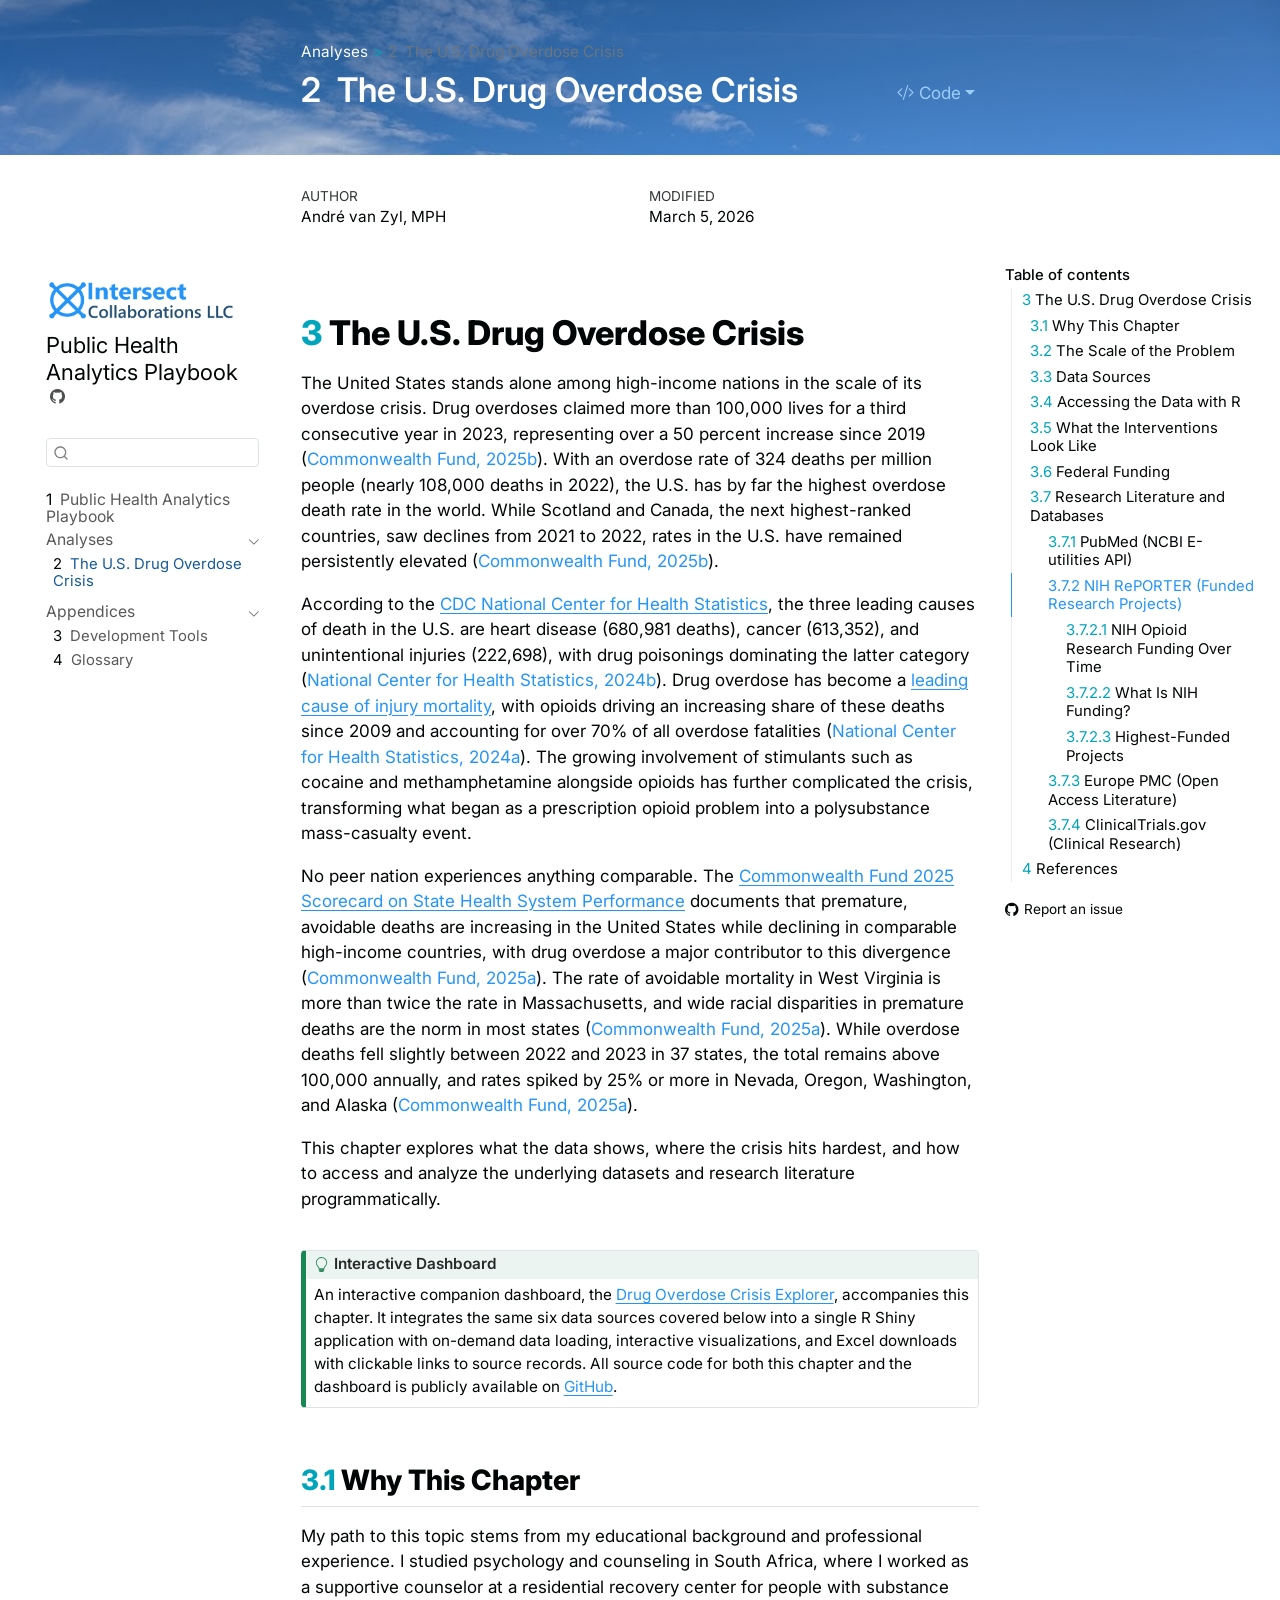
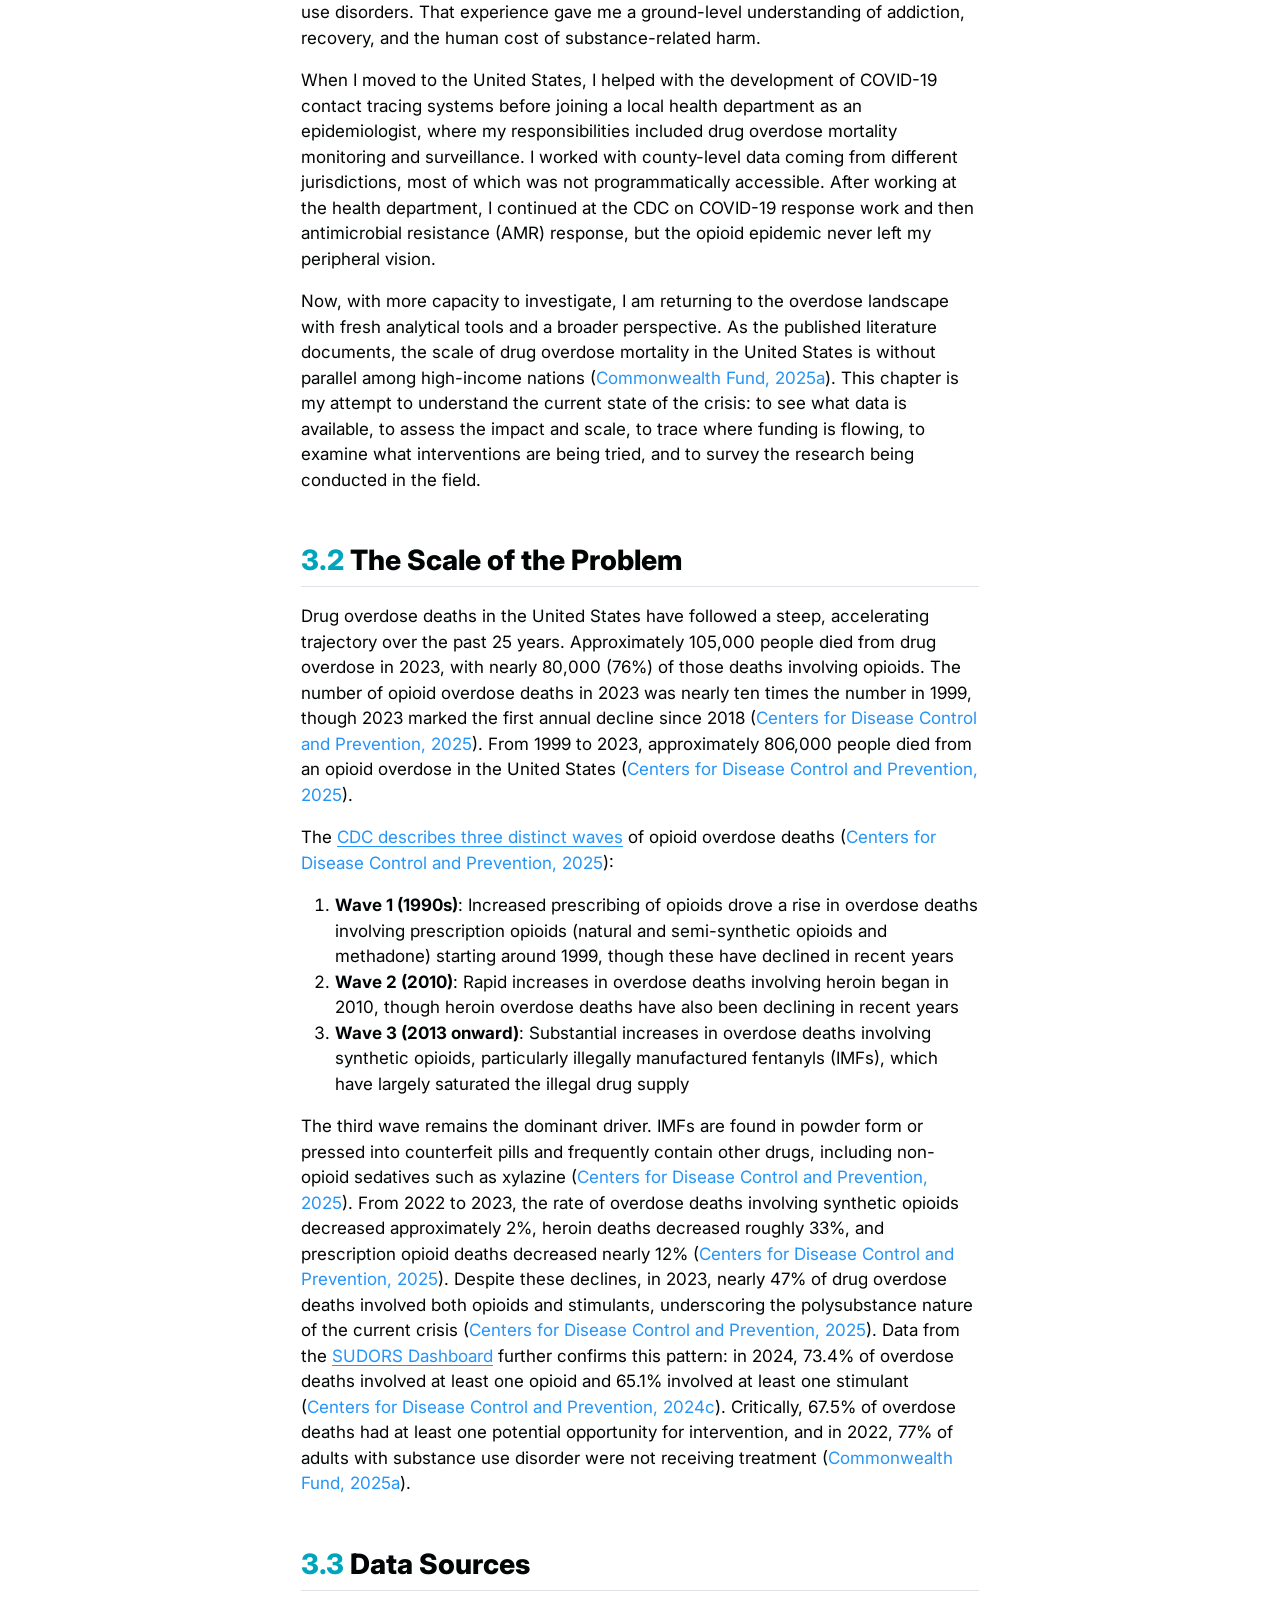
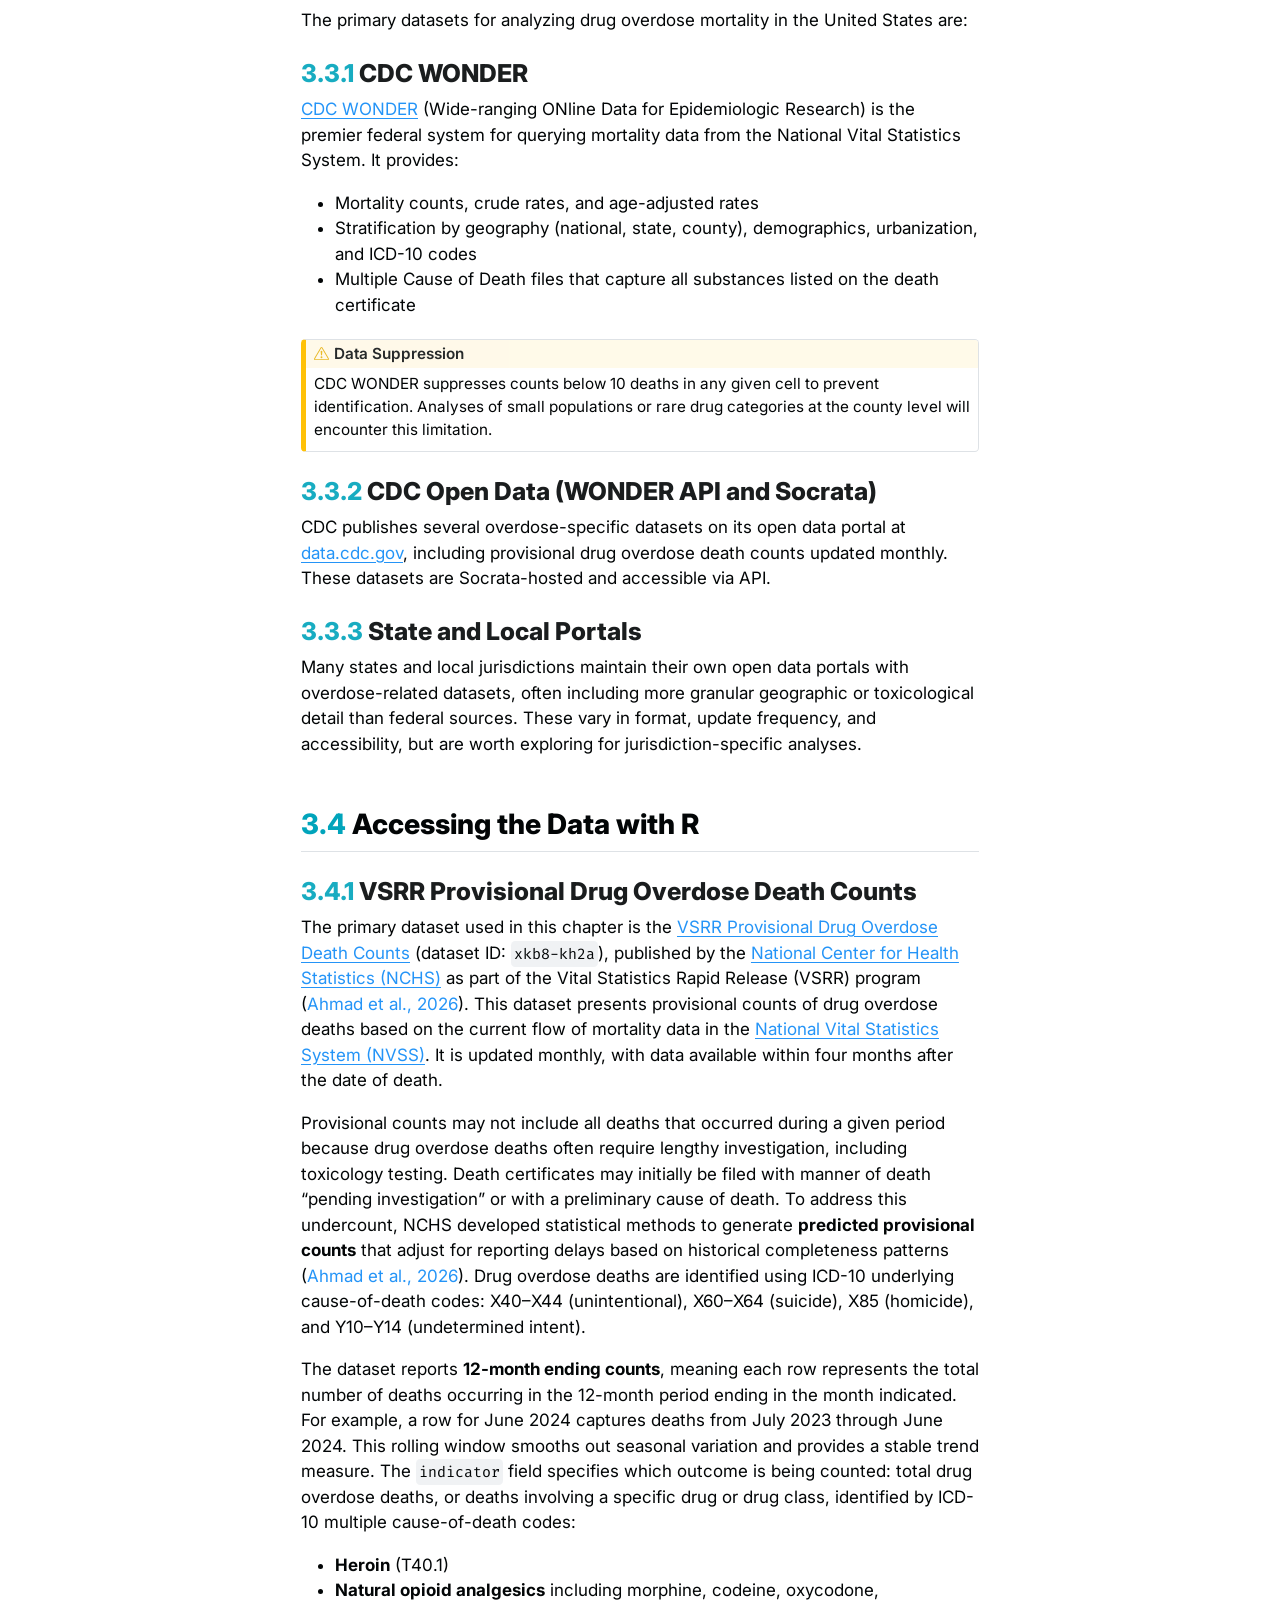
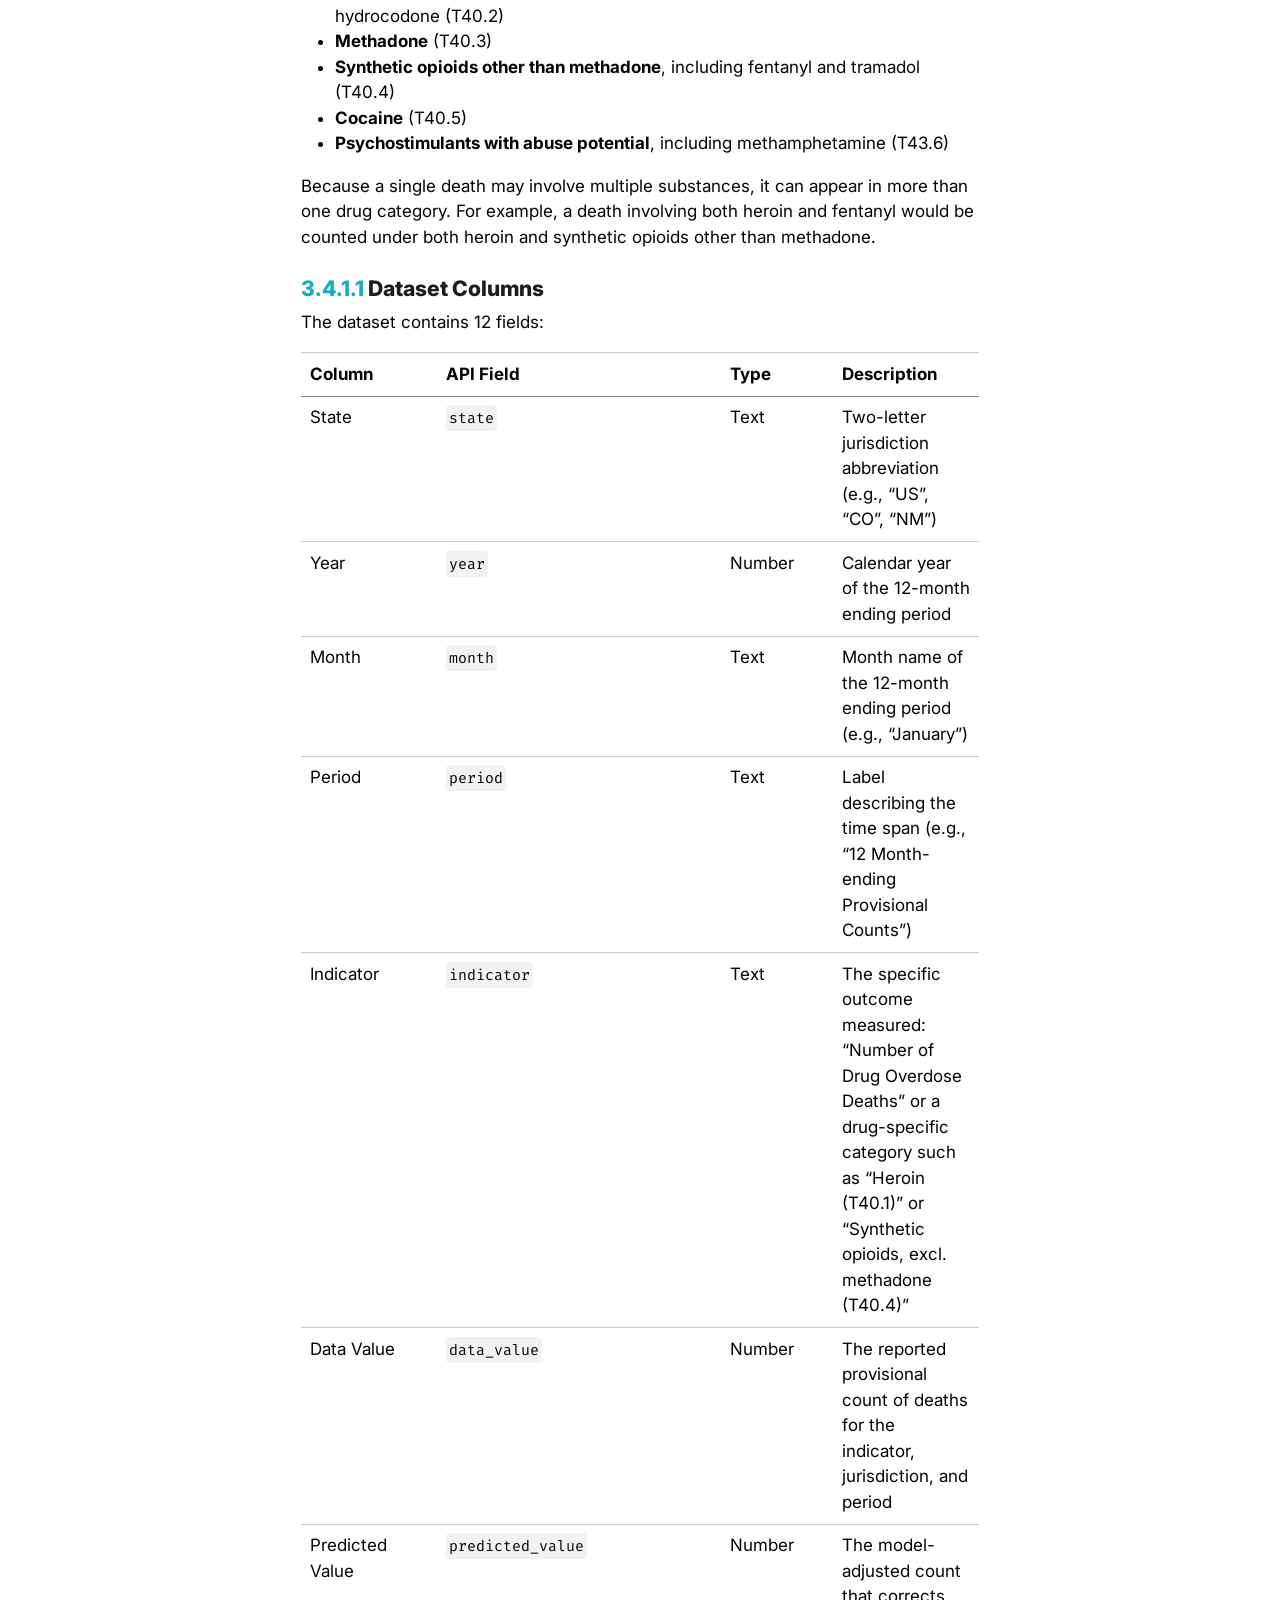
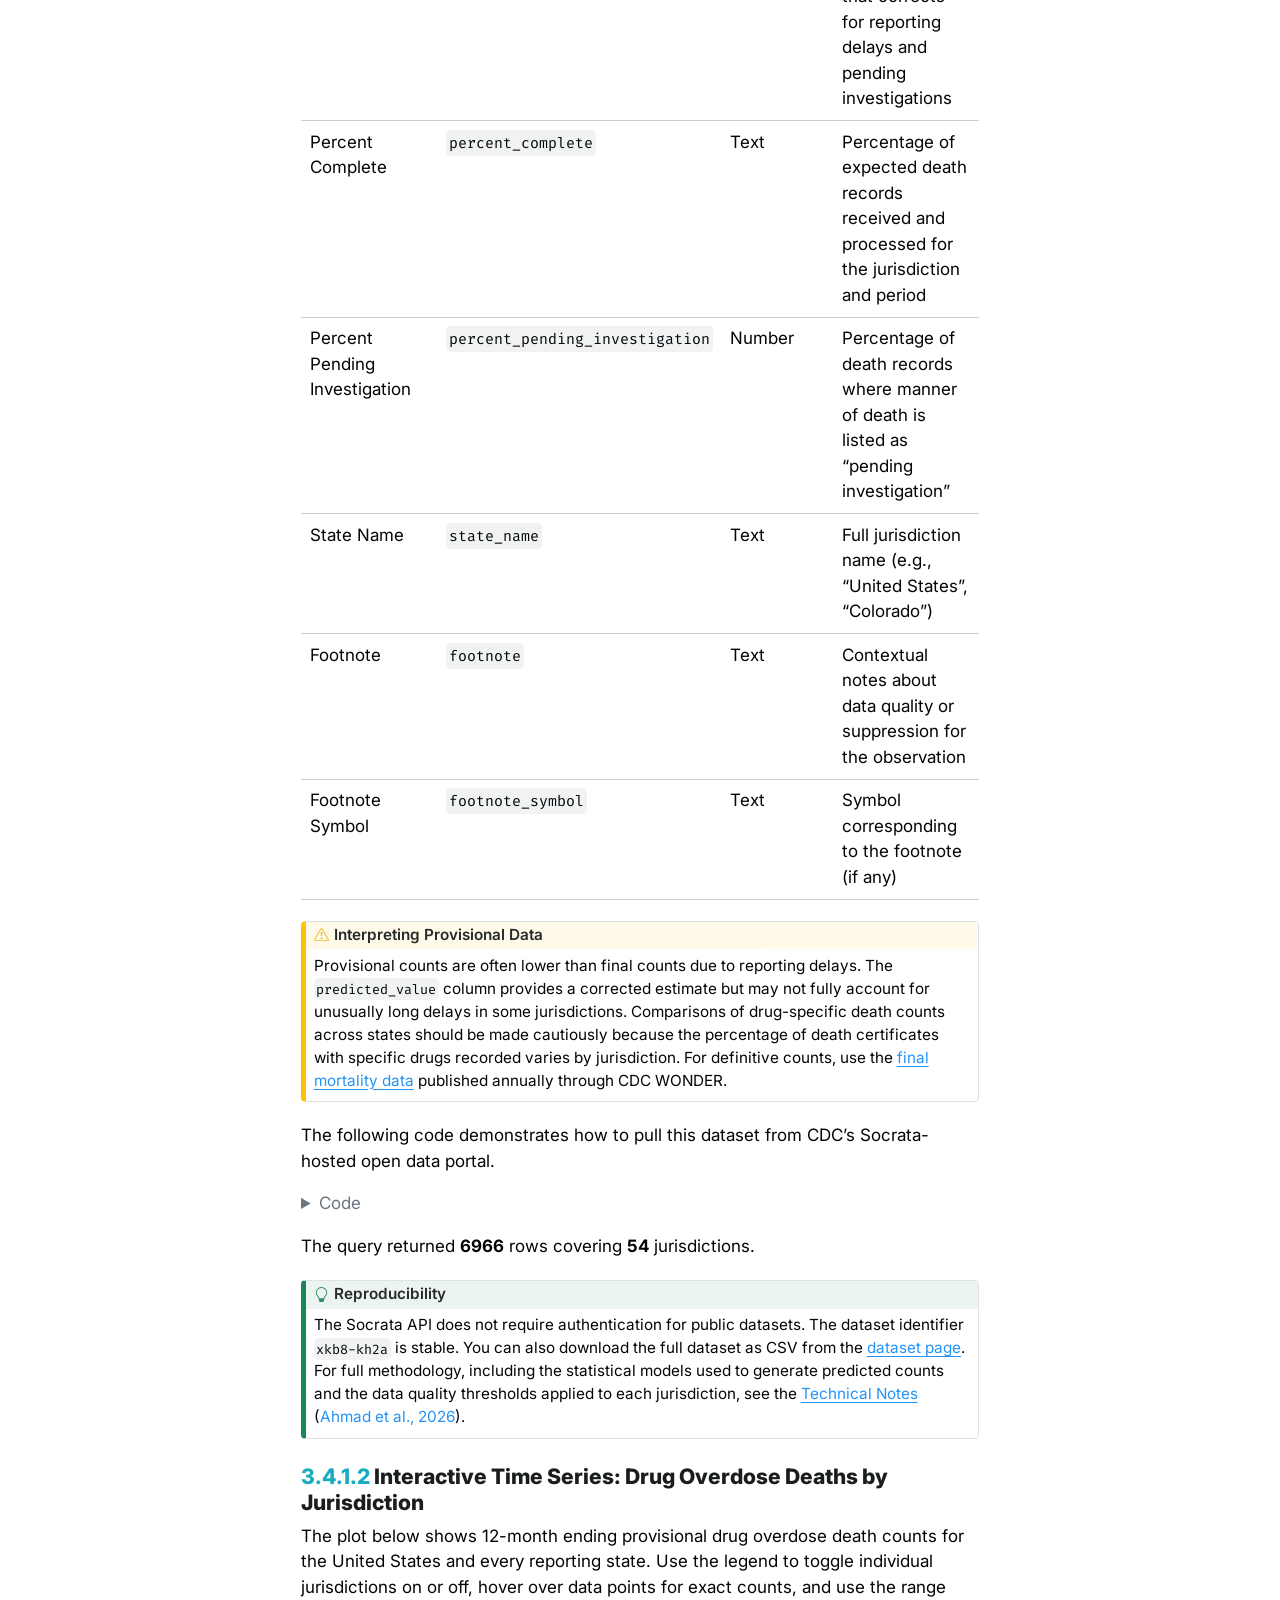
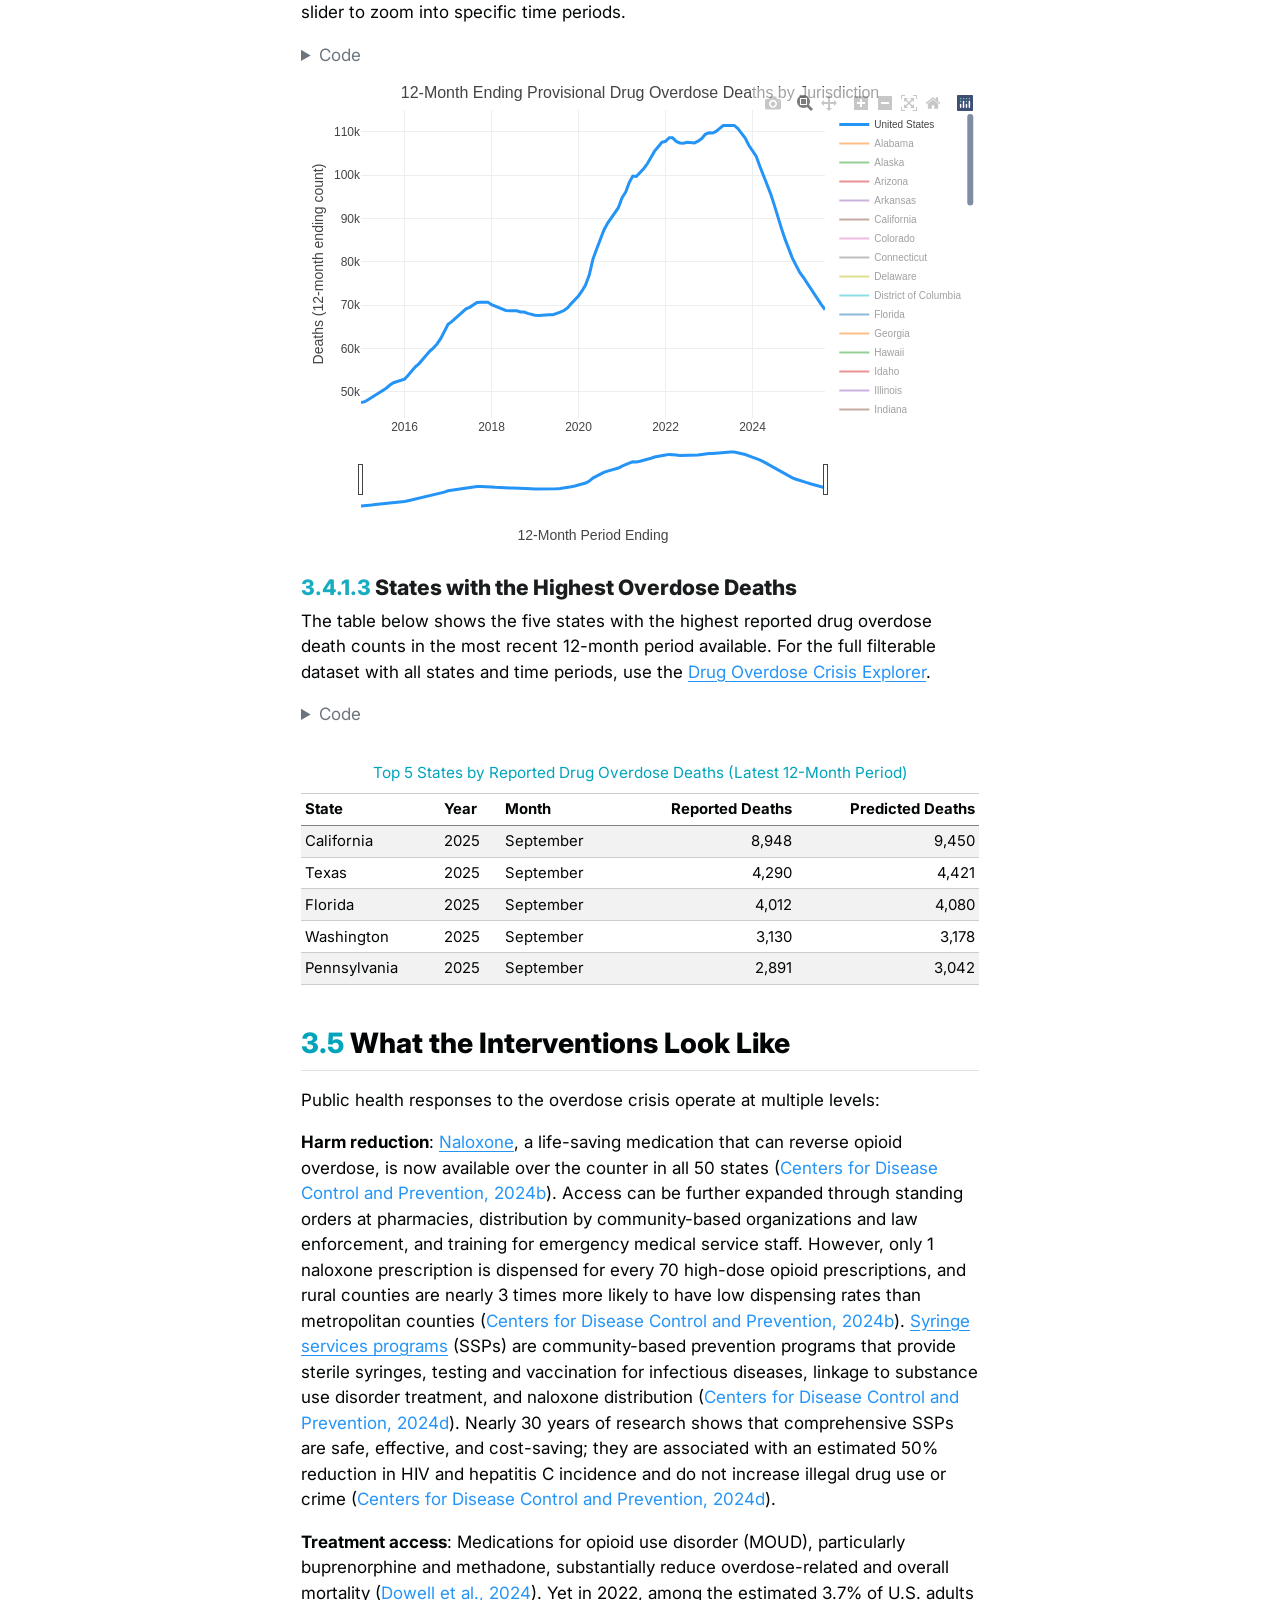
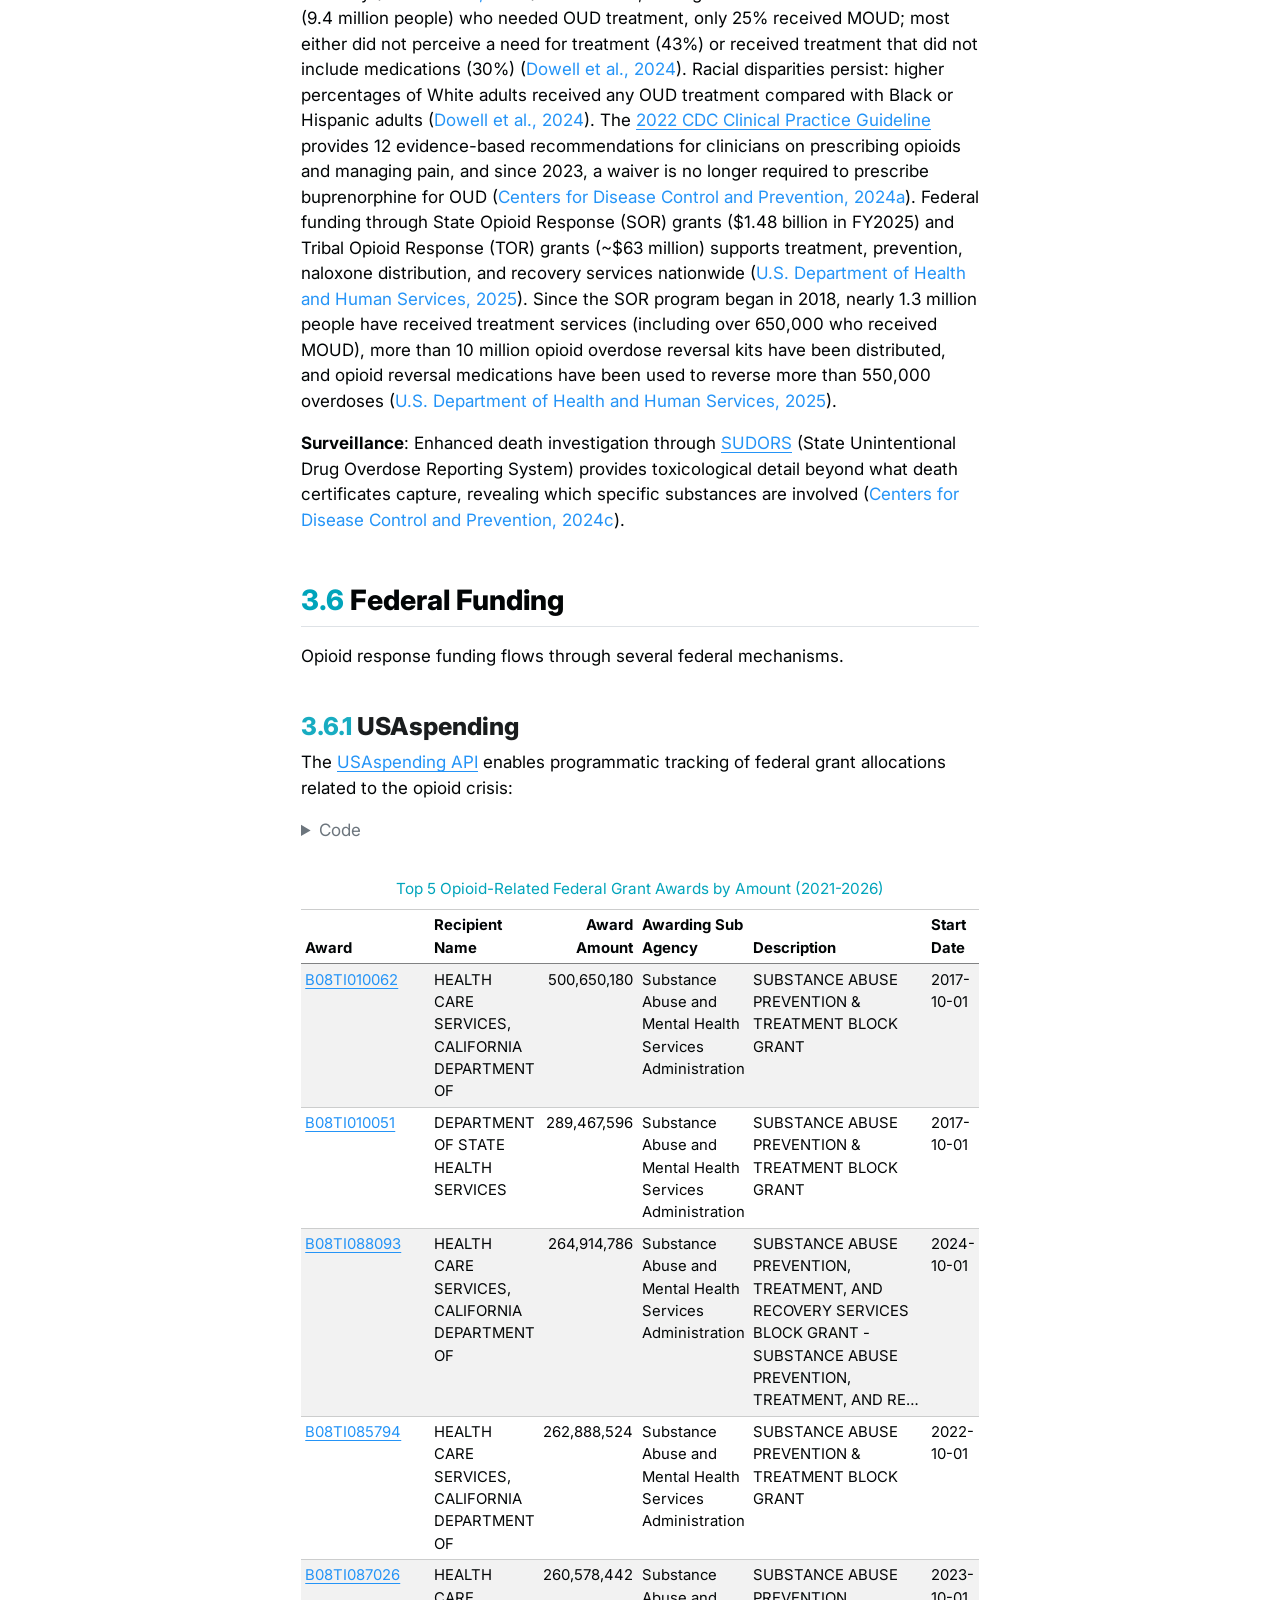
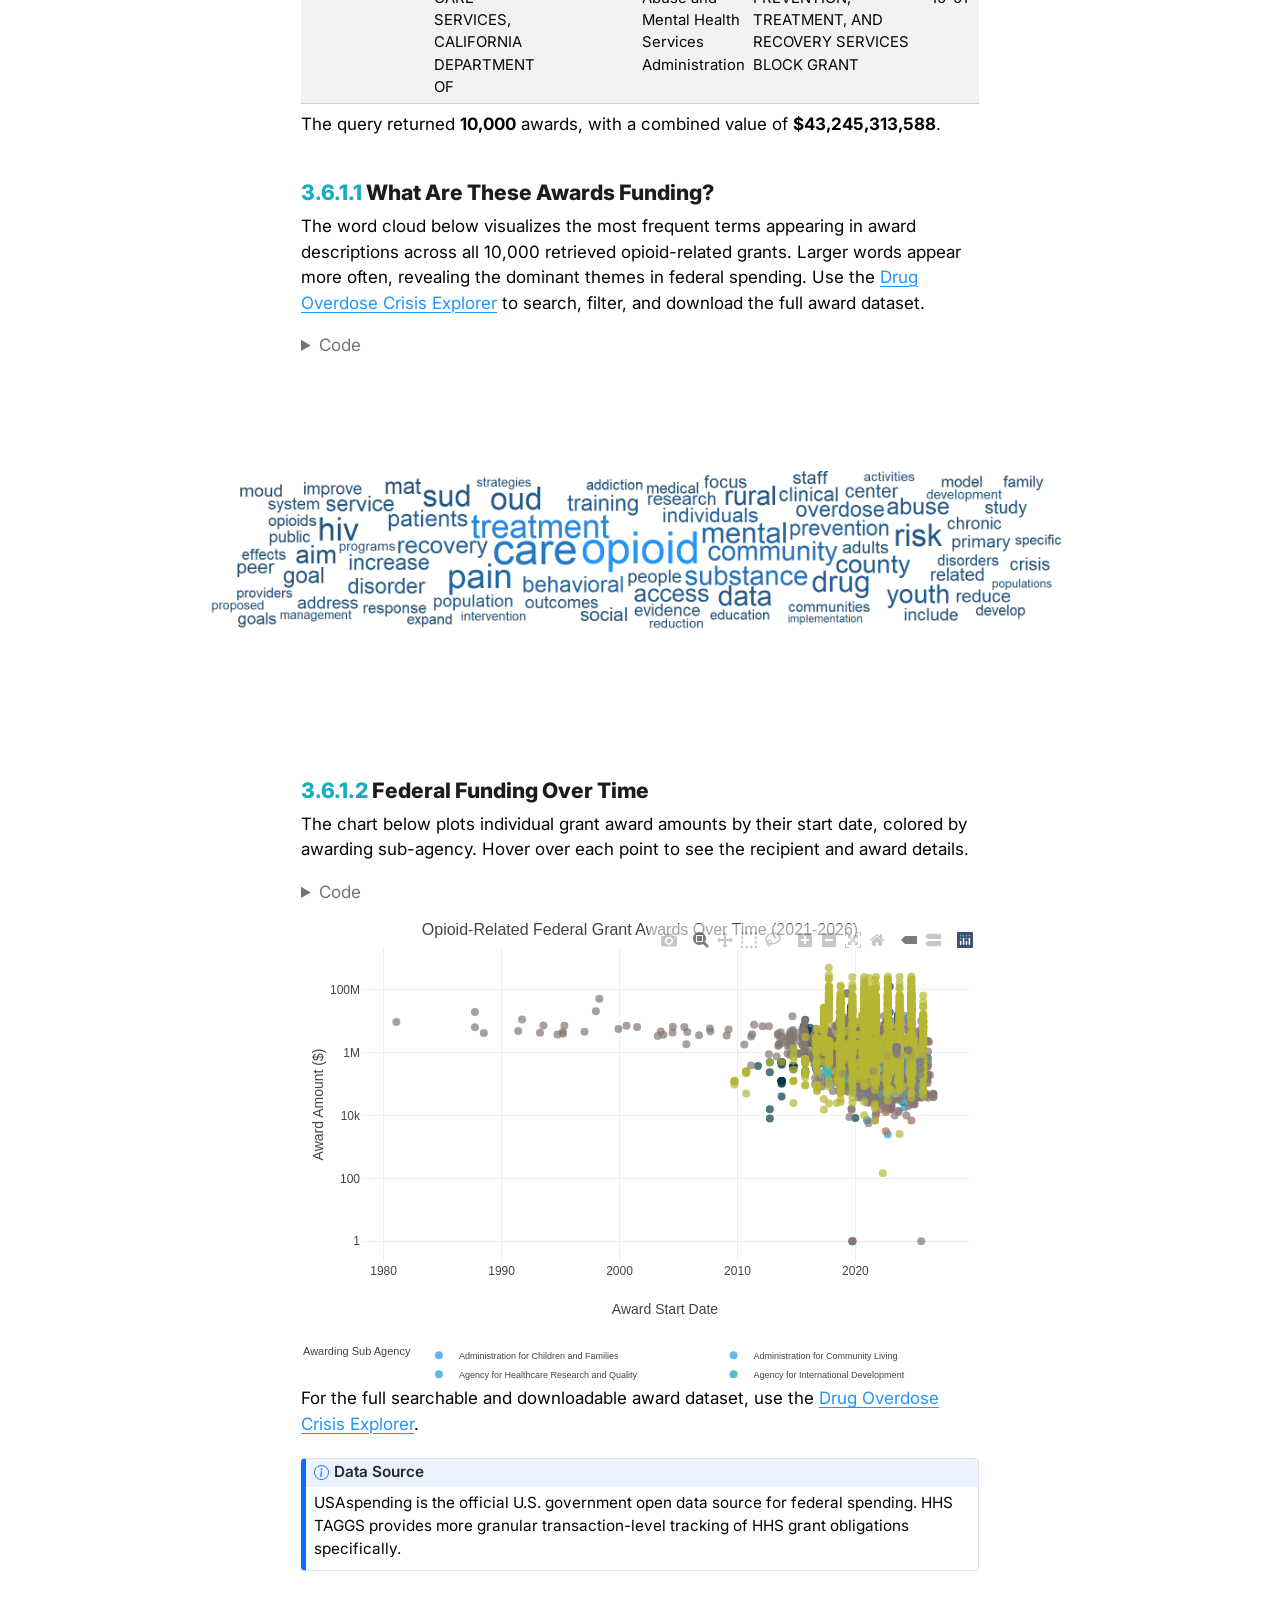
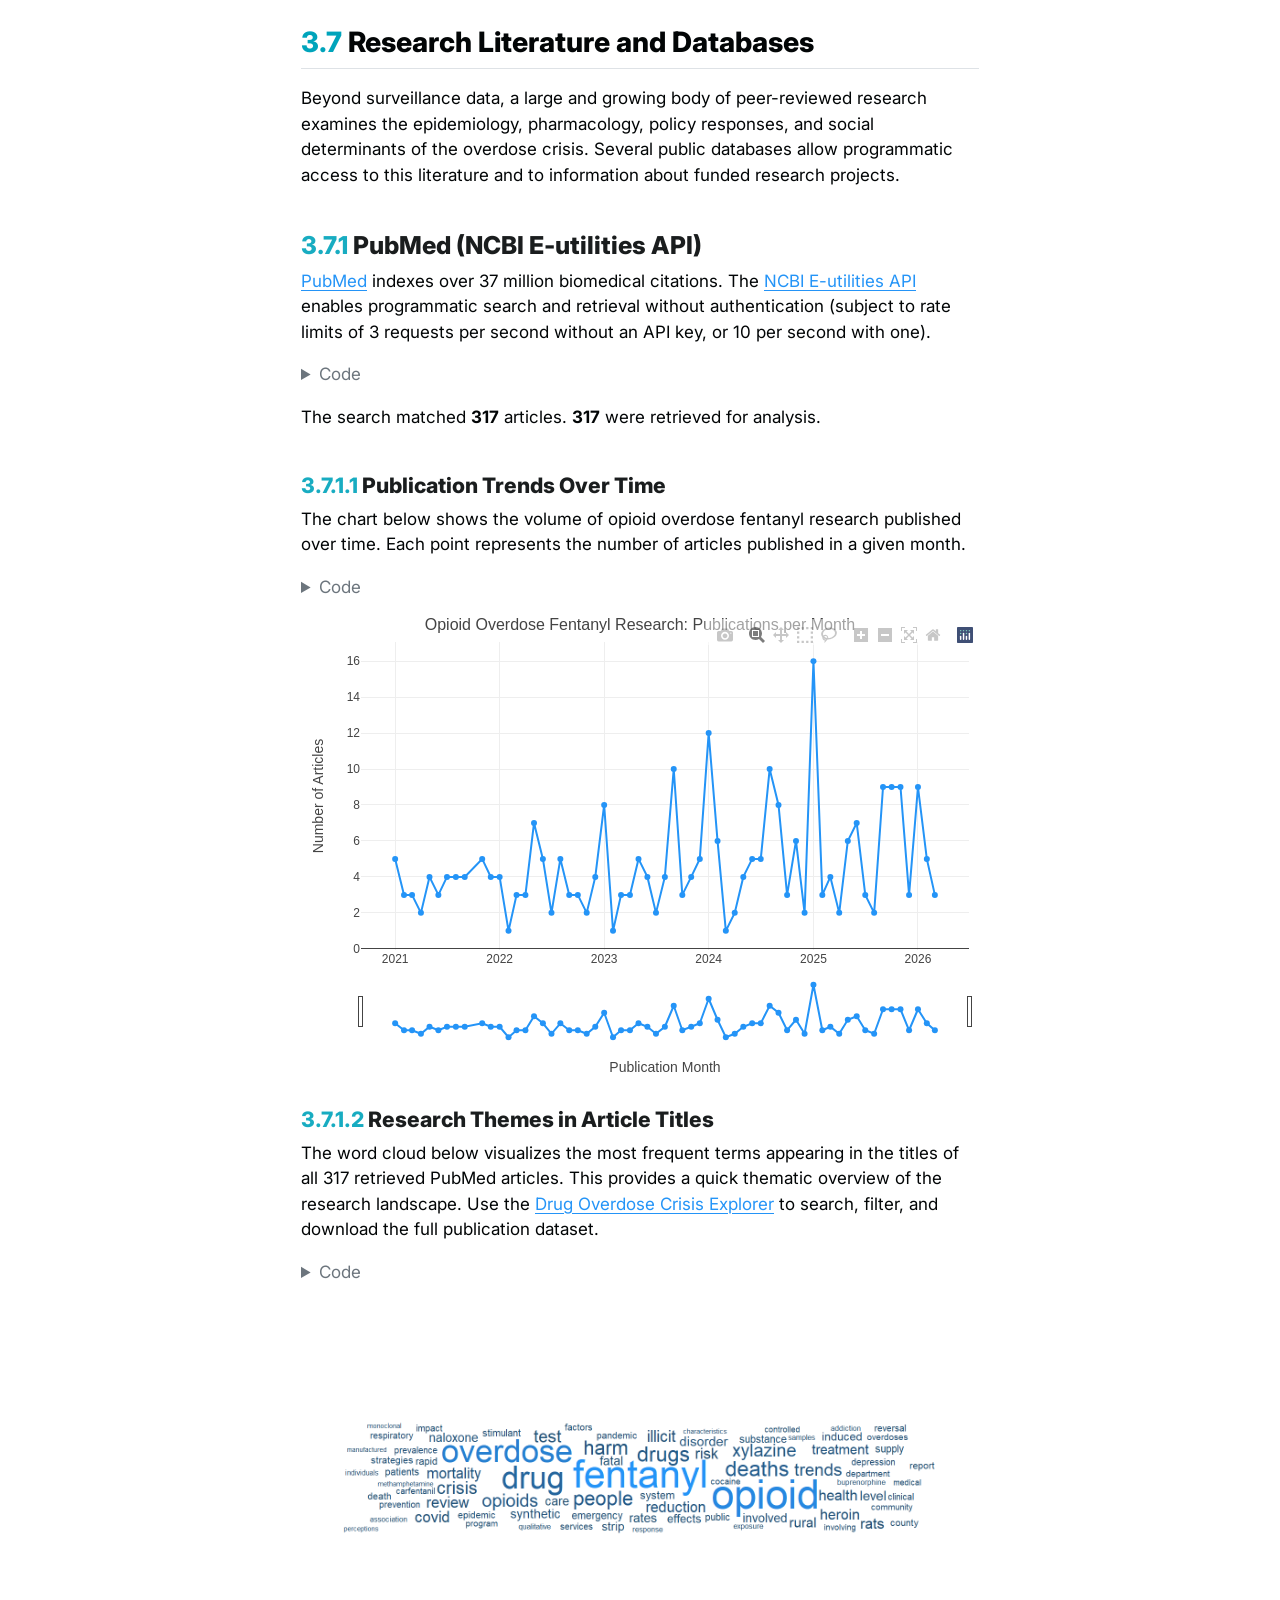
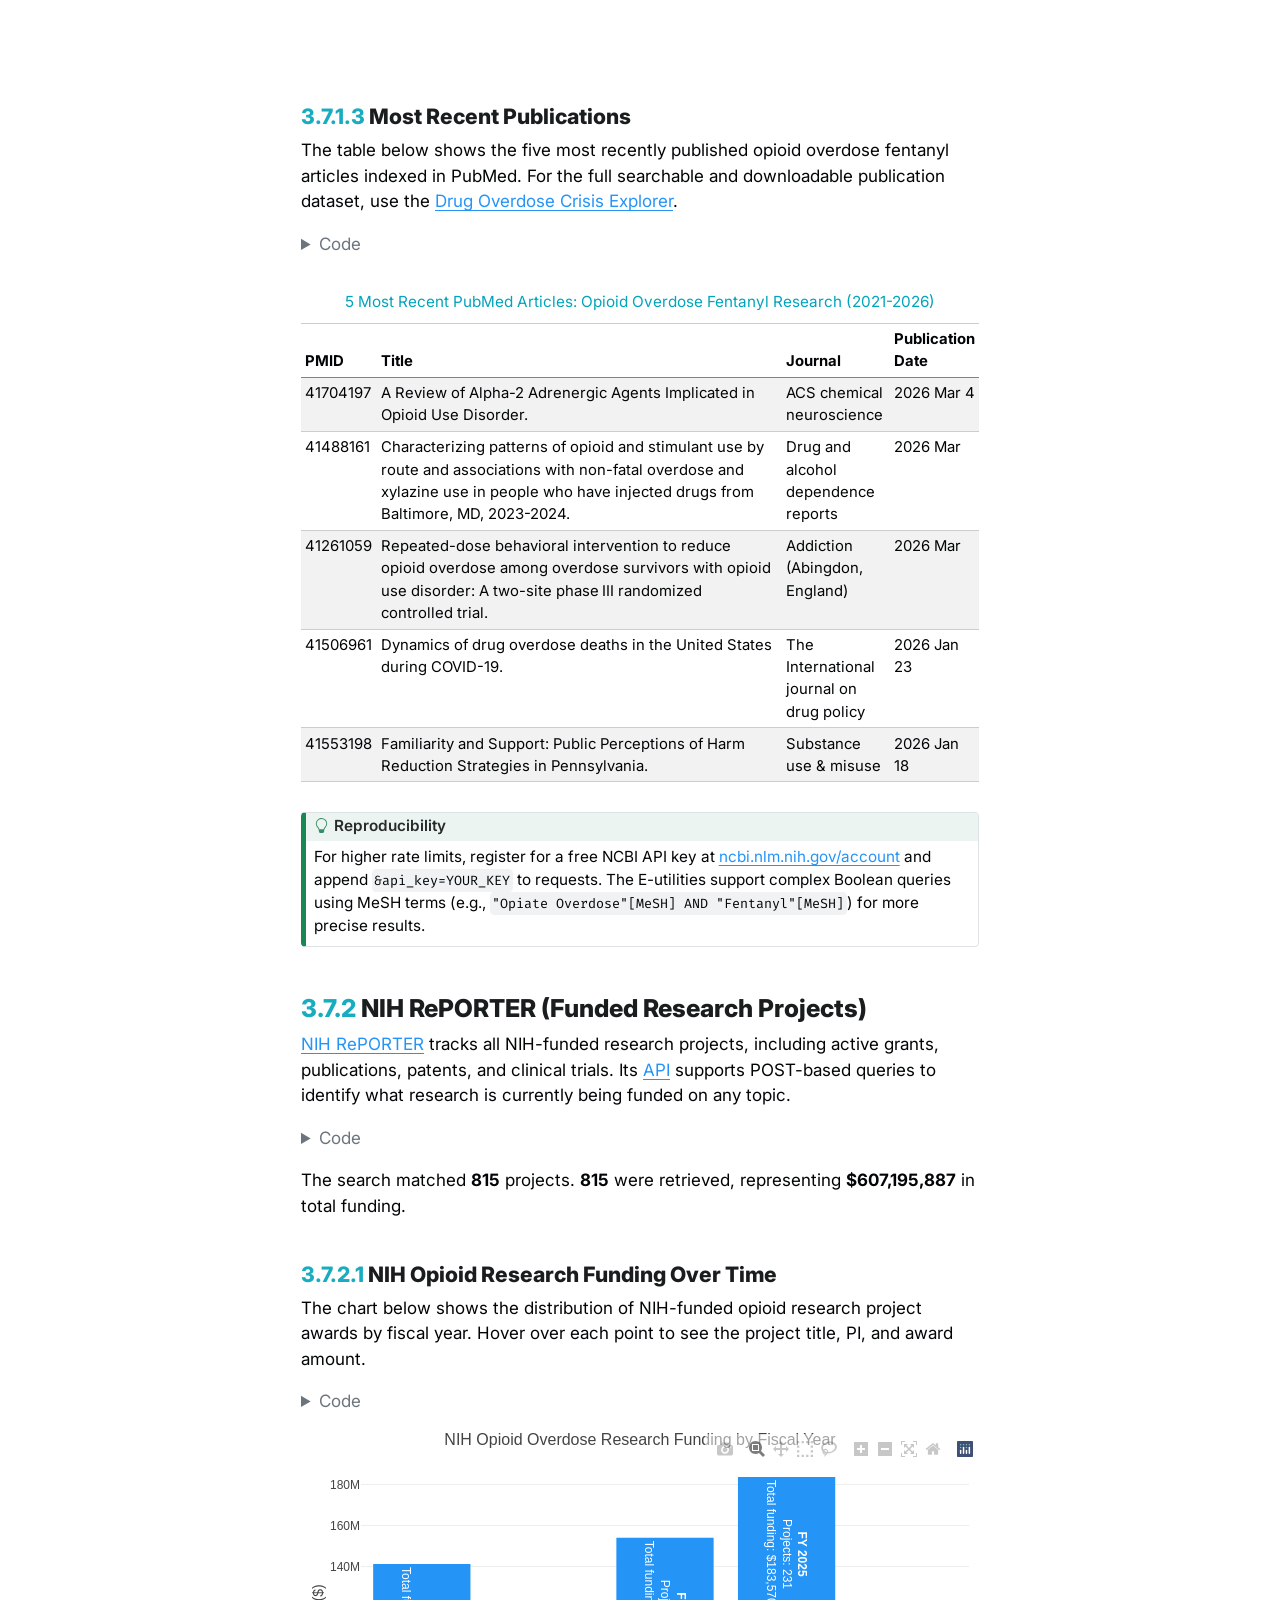
==== chapters/01-drug-overdose-crisis.html @ cb39c33e "Built site for gh-pages" ====
<!DOCTYPE html>
<html xmlns="http://www.w3.org/1999/xhtml" lang="en" xml:lang="en"><head>

<meta charset="utf-8">
<meta name="generator" content="quarto-1.8.27">

<meta name="viewport" content="width=device-width, initial-scale=1.0, user-scalable=yes">

<meta name="author" content="André van Zyl, MPH">

<title>2&nbsp; The U.S. Drug Overdose Crisis – Public Health Analytics Playbook</title>
<style>
code{white-space: pre-wrap;}
span.smallcaps{font-variant: small-caps;}
div.columns{display: flex; gap: min(4vw, 1.5em);}
div.column{flex: auto; overflow-x: auto;}
div.hanging-indent{margin-left: 1.5em; text-indent: -1.5em;}
ul.task-list{list-style: none;}
ul.task-list li input[type="checkbox"] {
  width: 0.8em;
  margin: 0 0.8em 0.2em -1em; /* quarto-specific, see https://github.com/quarto-dev/quarto-cli/issues/4556 */ 
  vertical-align: middle;
}
/* CSS for syntax highlighting */
html { -webkit-text-size-adjust: 100%; }
pre > code.sourceCode { white-space: pre; position: relative; }
pre > code.sourceCode > span { display: inline-block; line-height: 1.25; }
pre > code.sourceCode > span:empty { height: 1.2em; }
.sourceCode { overflow: visible; }
code.sourceCode > span { color: inherit; text-decoration: inherit; }
div.sourceCode { margin: 1em 0; }
pre.sourceCode { margin: 0; }
@media screen {
div.sourceCode { overflow: auto; }
}
@media print {
pre > code.sourceCode { white-space: pre-wrap; }
pre > code.sourceCode > span { text-indent: -5em; padding-left: 5em; }
}
pre.numberSource code
  { counter-reset: source-line 0; }
pre.numberSource code > span
  { position: relative; left: -4em; counter-increment: source-line; }
pre.numberSource code > span > a:first-child::before
  { content: counter(source-line);
    position: relative; left: -1em; text-align: right; vertical-align: baseline;
    border: none; display: inline-block;
    -webkit-touch-callout: none; -webkit-user-select: none;
    -khtml-user-select: none; -moz-user-select: none;
    -ms-user-select: none; user-select: none;
    padding: 0 4px; width: 4em;
  }
pre.numberSource { margin-left: 3em;  padding-left: 4px; }
div.sourceCode
  {   }
@media screen {
pre > code.sourceCode > span > a:first-child::before { text-decoration: underline; }
}
/* CSS for citations */
div.csl-bib-body { }
div.csl-entry {
  clear: both;
  margin-bottom: 0em;
}
.hanging-indent div.csl-entry {
  margin-left:2em;
  text-indent:-2em;
}
div.csl-left-margin {
  min-width:2em;
  float:left;
}
div.csl-right-inline {
  margin-left:2em;
  padding-left:1em;
}
div.csl-indent {
  margin-left: 2em;
}</style>


<script src="../site_libs/quarto-nav/quarto-nav.js"></script>
<script src="../site_libs/quarto-nav/headroom.min.js"></script>
<script src="../site_libs/clipboard/clipboard.min.js"></script>
<script src="../site_libs/quarto-search/autocomplete.umd.js"></script>
<script src="../site_libs/quarto-search/fuse.min.js"></script>
<script src="../site_libs/quarto-search/quarto-search.js"></script>
<meta name="quarto:offset" content="../">
<link href="../chapters/B-development-tools.html" rel="next">
<link href="../index.html" rel="prev">
<link href="../assets/branding/icons/intesect icon v1.png" rel="icon" type="image/png">
<script src="../site_libs/quarto-html/quarto.js" type="module"></script>
<script src="../site_libs/quarto-html/tabsets/tabsets.js" type="module"></script>
<script src="../site_libs/quarto-html/axe/axe-check.js" type="module"></script>
<script src="../site_libs/quarto-html/popper.min.js"></script>
<script src="../site_libs/quarto-html/tippy.umd.min.js"></script>
<script src="../site_libs/quarto-html/anchor.min.js"></script>
<link href="../site_libs/quarto-html/tippy.css" rel="stylesheet">
<link href="../site_libs/quarto-html/quarto-syntax-highlighting-8caf6eaa0938078aad3b4e3e78d03e50.css" rel="stylesheet" class="quarto-color-scheme" id="quarto-text-highlighting-styles">
<link href="../site_libs/quarto-html/quarto-syntax-highlighting-dark-391dc9eaa9d5ee7385b50e8209b8eefe.css" rel="stylesheet" class="quarto-color-scheme quarto-color-alternate" id="quarto-text-highlighting-styles">
<link href="../site_libs/quarto-html/quarto-syntax-highlighting-8caf6eaa0938078aad3b4e3e78d03e50.css" rel="stylesheet" class="quarto-color-scheme-extra" id="quarto-text-highlighting-styles">
<script src="../site_libs/bootstrap/bootstrap.min.js"></script>
<link href="../site_libs/bootstrap/bootstrap-icons.css" rel="stylesheet">
<link href="../site_libs/bootstrap/bootstrap-a069b89158831210e21122a172c8fec8.min.css" rel="stylesheet" append-hash="true" class="quarto-color-scheme" id="quarto-bootstrap" data-mode="light">
<link href="../site_libs/bootstrap/bootstrap-dark-a5cf9c2aa58df7899dc490a3b5d92188.min.css" rel="stylesheet" append-hash="true" class="quarto-color-scheme quarto-color-alternate" id="quarto-bootstrap" data-mode="light">
<link href="../site_libs/bootstrap/bootstrap-a069b89158831210e21122a172c8fec8.min.css" rel="stylesheet" append-hash="true" class="quarto-color-scheme-extra" id="quarto-bootstrap" data-mode="light">
<script id="quarto-search-options" type="application/json">{
  "location": "sidebar",
  "copy-button": false,
  "collapse-after": 3,
  "panel-placement": "start",
  "type": "textbox",
  "limit": 50,
  "keyboard-shortcut": [
    "f",
    "/",
    "s"
  ],
  "show-item-context": false,
  "language": {
    "search-no-results-text": "No results",
    "search-matching-documents-text": "matching documents",
    "search-copy-link-title": "Copy link to search",
    "search-hide-matches-text": "Hide additional matches",
    "search-more-match-text": "more match in this document",
    "search-more-matches-text": "more matches in this document",
    "search-clear-button-title": "Clear",
    "search-text-placeholder": "",
    "search-detached-cancel-button-title": "Cancel",
    "search-submit-button-title": "Submit",
    "search-label": "Search"
  }
}</script>
<style>

      .quarto-title-block .quarto-title-banner {
        background-image: url(../assets/branding/images/cover-image.jpg);
background-size: cover;
      }
</style>
<link href="../site_libs/htmltools-fill-0.5.8.1/fill.css" rel="stylesheet">

<script src="../site_libs/htmlwidgets-1.6.4/htmlwidgets.js"></script>

<script src="../site_libs/plotly-binding-4.11.0/plotly.js"></script>

<script src="../site_libs/typedarray-0.1/typedarray.min.js"></script>

<script src="../site_libs/jquery-3.5.1/jquery.min.js"></script>

<link href="../site_libs/crosstalk-1.2.2/css/crosstalk.min.css" rel="stylesheet">

<script src="../site_libs/crosstalk-1.2.2/js/crosstalk.min.js"></script>

<link href="../site_libs/plotly-htmlwidgets-css-2.11.1/plotly-htmlwidgets.css" rel="stylesheet">

<script src="../site_libs/plotly-main-2.11.1/plotly-latest.min.js"></script>



</head>

<body class="nav-sidebar floating quarto-light">

<div id="quarto-search-results"></div>
  <header id="quarto-header" class="headroom fixed-top quarto-banner">
  <nav class="quarto-secondary-nav">
    <div class="container-fluid d-flex">
      <button type="button" class="quarto-btn-toggle btn" data-bs-toggle="collapse" role="button" data-bs-target=".quarto-sidebar-collapse-item" aria-controls="quarto-sidebar" aria-expanded="false" aria-label="Toggle sidebar navigation" onclick="if (window.quartoToggleHeadroom) { window.quartoToggleHeadroom(); }">
        <i class="bi bi-layout-text-sidebar-reverse"></i>
      </button>
        <nav class="quarto-page-breadcrumbs" aria-label="breadcrumb"><ol class="breadcrumb"><li class="breadcrumb-item"><a href="../chapters/01-drug-overdose-crisis.html">Analyses</a></li><li class="breadcrumb-item"><a href="../chapters/01-drug-overdose-crisis.html"><span class="chapter-number">2</span>&nbsp; <span class="chapter-title">The U.S. Drug Overdose Crisis</span></a></li></ol></nav>
        <a class="flex-grow-1" role="navigation" data-bs-toggle="collapse" data-bs-target=".quarto-sidebar-collapse-item" aria-controls="quarto-sidebar" aria-expanded="false" aria-label="Toggle sidebar navigation" onclick="if (window.quartoToggleHeadroom) { window.quartoToggleHeadroom(); }">      
        </a>
      <button type="button" class="btn quarto-search-button" aria-label="Search" onclick="window.quartoOpenSearch();">
        <i class="bi bi-search"></i>
      </button>
    </div>
  </nav>
</header>
<!-- content -->
<header id="title-block-header" class="quarto-title-block default page-columns page-full">
  <div class="quarto-title-banner page-columns page-full">
    <div class="quarto-title column-body"><nav class="quarto-page-breadcrumbs quarto-title-breadcrumbs d-none d-lg-block" aria-label="breadcrumb"><ol class="breadcrumb"><li class="breadcrumb-item"><a href="../chapters/01-drug-overdose-crisis.html">Analyses</a></li><li class="breadcrumb-item"><a href="../chapters/01-drug-overdose-crisis.html"><span class="chapter-number">2</span>&nbsp; <span class="chapter-title">The U.S. Drug Overdose Crisis</span></a></li></ol></nav>
      <div class="quarto-title-block"><div><h1 class="title"><span class="chapter-number">2</span>&nbsp; <span class="chapter-title">The U.S. Drug Overdose Crisis</span></h1><button type="button" class="btn code-tools-button dropdown-toggle" id="quarto-code-tools-menu" data-bs-toggle="dropdown" aria-expanded="false"><i class="bi"></i> Code</button><ul class="dropdown-menu dropdown-menu-end" aria-labelelledby="quarto-code-tools-menu"><li><a id="quarto-show-all-code" class="dropdown-item" href="javascript:void(0)" role="button">Show All Code</a></li><li><a id="quarto-hide-all-code" class="dropdown-item" href="javascript:void(0)" role="button">Hide All Code</a></li><li><hr class="dropdown-divider"></li><li><a id="quarto-view-source" class="dropdown-item" href="javascript:void(0)" role="button">View Source</a></li></ul></div></div>
                      </div>
  </div>
    
  
  <div class="quarto-title-meta">

      <div>
      <div class="quarto-title-meta-heading">Author</div>
      <div class="quarto-title-meta-contents">
               <p>André van Zyl, MPH </p>
            </div>
    </div>
      
    
      <div>
      <div class="quarto-title-meta-heading">Modified</div>
      <div class="quarto-title-meta-contents">
        <p class="date-modified">March 5, 2026</p>
      </div>
    </div>
      
    </div>
    
  
  </header><div id="quarto-content" class="quarto-container page-columns page-rows-contents page-layout-article">
<!-- sidebar -->
  <nav id="quarto-sidebar" class="sidebar collapse collapse-horizontal quarto-sidebar-collapse-item sidebar-navigation floating overflow-auto">
    <div class="pt-lg-2 mt-2 text-left sidebar-header sidebar-header-stacked">
      <a href="../index.html" class="sidebar-logo-link">
      <img src="../assets\branding\logos\intesect_logo_v1.png" alt="" class="sidebar-logo light-content py-0 d-lg-inline d-none">
      <img src="../assets\branding\logos\intesect_logo_v1.png" alt="" class="sidebar-logo dark-content py-0 d-lg-inline d-none">
      </a>
    <div class="sidebar-title mb-0 py-0">
      <a href="../">Public Health Analytics Playbook</a> 
        <div class="sidebar-tools-main">
    <a href="https://github.com/andre-inter-collab-llc/Public-Health-Analytics-Playbook" title="Source Code" class="quarto-navigation-tool px-1" aria-label="Source Code"><i class="bi bi-github"></i></a>
</div>
    </div>
      </div>
        <div class="mt-2 flex-shrink-0 align-items-center">
        <div class="sidebar-search">
        <div id="quarto-search" class="" title="Search"></div>
        </div>
        </div>
    <div class="sidebar-menu-container"> 
    <ul class="list-unstyled mt-1">
        <li class="sidebar-item">
  <div class="sidebar-item-container"> 
  <a href="../index.html" class="sidebar-item-text sidebar-link">
 <span class="menu-text"><span class="chapter-number">1</span>&nbsp; <span class="chapter-title">Public Health Analytics Playbook</span></span></a>
  </div>
</li>
        <li class="sidebar-item sidebar-item-section">
      <div class="sidebar-item-container"> 
            <a class="sidebar-item-text sidebar-link text-start" data-bs-toggle="collapse" data-bs-target="#quarto-sidebar-section-1" role="navigation" aria-expanded="true">
 <span class="menu-text">Analyses</span></a>
          <a class="sidebar-item-toggle text-start" data-bs-toggle="collapse" data-bs-target="#quarto-sidebar-section-1" role="navigation" aria-expanded="true" aria-label="Toggle section">
            <i class="bi bi-chevron-right ms-2"></i>
          </a> 
      </div>
      <ul id="quarto-sidebar-section-1" class="collapse list-unstyled sidebar-section depth1 show">  
          <li class="sidebar-item">
  <div class="sidebar-item-container"> 
  <a href="../chapters/01-drug-overdose-crisis.html" class="sidebar-item-text sidebar-link active">
 <span class="menu-text"><span class="chapter-number">2</span>&nbsp; <span class="chapter-title">The U.S. Drug Overdose Crisis</span></span></a>
  </div>
</li>
      </ul>
  </li>
        <li class="sidebar-item sidebar-item-section">
      <div class="sidebar-item-container"> 
            <a class="sidebar-item-text sidebar-link text-start" data-bs-toggle="collapse" data-bs-target="#quarto-sidebar-section-2" role="navigation" aria-expanded="true">
 <span class="menu-text">Appendices</span></a>
          <a class="sidebar-item-toggle text-start" data-bs-toggle="collapse" data-bs-target="#quarto-sidebar-section-2" role="navigation" aria-expanded="true" aria-label="Toggle section">
            <i class="bi bi-chevron-right ms-2"></i>
          </a> 
      </div>
      <ul id="quarto-sidebar-section-2" class="collapse list-unstyled sidebar-section depth1 show">  
          <li class="sidebar-item">
  <div class="sidebar-item-container"> 
  <a href="../chapters/B-development-tools.html" class="sidebar-item-text sidebar-link">
 <span class="menu-text"><span class="chapter-number">3</span>&nbsp; <span class="chapter-title">Development Tools</span></span></a>
  </div>
</li>
          <li class="sidebar-item">
  <div class="sidebar-item-container"> 
  <a href="../chapters/C-glossary.html" class="sidebar-item-text sidebar-link">
 <span class="menu-text"><span class="chapter-number">4</span>&nbsp; <span class="chapter-title">Glossary</span></span></a>
  </div>
</li>
      </ul>
  </li>
    </ul>
    </div>
</nav>
<div id="quarto-sidebar-glass" class="quarto-sidebar-collapse-item" data-bs-toggle="collapse" data-bs-target=".quarto-sidebar-collapse-item"></div>
<!-- margin-sidebar -->
    <div id="quarto-margin-sidebar" class="sidebar margin-sidebar">
        <nav id="TOC" role="doc-toc" class="toc-active">
    <h2 id="toc-title">Table of contents</h2>
   
  <ul>
  <li><a href="#the-u.s.-drug-overdose-crisis" id="toc-the-u.s.-drug-overdose-crisis" class="nav-link active" data-scroll-target="#the-u.s.-drug-overdose-crisis"><span class="header-section-number">3</span> The U.S. Drug Overdose Crisis</a>
  <ul>
  <li><a href="#why-this-chapter" id="toc-why-this-chapter" class="nav-link" data-scroll-target="#why-this-chapter"><span class="header-section-number">3.1</span> Why This Chapter</a></li>
  <li><a href="#the-scale-of-the-problem" id="toc-the-scale-of-the-problem" class="nav-link" data-scroll-target="#the-scale-of-the-problem"><span class="header-section-number">3.2</span> The Scale of the Problem</a></li>
  <li><a href="#data-sources" id="toc-data-sources" class="nav-link" data-scroll-target="#data-sources"><span class="header-section-number">3.3</span> Data Sources</a>
  <ul>
  <li><a href="#cdc-wonder" id="toc-cdc-wonder" class="nav-link" data-scroll-target="#cdc-wonder"><span class="header-section-number">3.3.1</span> CDC WONDER</a></li>
  <li><a href="#cdc-open-data-wonder-api-and-socrata" id="toc-cdc-open-data-wonder-api-and-socrata" class="nav-link" data-scroll-target="#cdc-open-data-wonder-api-and-socrata"><span class="header-section-number">3.3.2</span> CDC Open Data (WONDER API and Socrata)</a></li>
  <li><a href="#state-and-local-portals" id="toc-state-and-local-portals" class="nav-link" data-scroll-target="#state-and-local-portals"><span class="header-section-number">3.3.3</span> State and Local Portals</a></li>
  </ul></li>
  <li><a href="#accessing-the-data-with-r" id="toc-accessing-the-data-with-r" class="nav-link" data-scroll-target="#accessing-the-data-with-r"><span class="header-section-number">3.4</span> Accessing the Data with R</a>
  <ul>
  <li><a href="#vsrr-provisional-drug-overdose-death-counts" id="toc-vsrr-provisional-drug-overdose-death-counts" class="nav-link" data-scroll-target="#vsrr-provisional-drug-overdose-death-counts"><span class="header-section-number">3.4.1</span> VSRR Provisional Drug Overdose Death Counts</a>
  <ul class="collapse">
  <li><a href="#dataset-columns" id="toc-dataset-columns" class="nav-link" data-scroll-target="#dataset-columns"><span class="header-section-number">3.4.1.1</span> Dataset Columns</a></li>
  <li><a href="#interactive-time-series-drug-overdose-deaths-by-jurisdiction" id="toc-interactive-time-series-drug-overdose-deaths-by-jurisdiction" class="nav-link" data-scroll-target="#interactive-time-series-drug-overdose-deaths-by-jurisdiction"><span class="header-section-number">3.4.1.2</span> Interactive Time Series: Drug Overdose Deaths by Jurisdiction</a></li>
  <li><a href="#states-with-the-highest-overdose-deaths" id="toc-states-with-the-highest-overdose-deaths" class="nav-link" data-scroll-target="#states-with-the-highest-overdose-deaths"><span class="header-section-number">3.4.1.3</span> States with the Highest Overdose Deaths</a></li>
  </ul></li>
  </ul></li>
  <li><a href="#what-the-interventions-look-like" id="toc-what-the-interventions-look-like" class="nav-link" data-scroll-target="#what-the-interventions-look-like"><span class="header-section-number">3.5</span> What the Interventions Look Like</a></li>
  <li><a href="#federal-funding" id="toc-federal-funding" class="nav-link" data-scroll-target="#federal-funding"><span class="header-section-number">3.6</span> Federal Funding</a>
  <ul>
  <li><a href="#usaspending" id="toc-usaspending" class="nav-link" data-scroll-target="#usaspending"><span class="header-section-number">3.6.1</span> USAspending</a>
  <ul class="collapse">
  <li><a href="#what-are-these-awards-funding" id="toc-what-are-these-awards-funding" class="nav-link" data-scroll-target="#what-are-these-awards-funding"><span class="header-section-number">3.6.1.1</span> What Are These Awards Funding?</a></li>
  <li><a href="#federal-funding-over-time" id="toc-federal-funding-over-time" class="nav-link" data-scroll-target="#federal-funding-over-time"><span class="header-section-number">3.6.1.2</span> Federal Funding Over Time</a></li>
  </ul></li>
  </ul></li>
  <li><a href="#research-literature-and-databases" id="toc-research-literature-and-databases" class="nav-link" data-scroll-target="#research-literature-and-databases"><span class="header-section-number">3.7</span> Research Literature and Databases</a>
  <ul>
  <li><a href="#pubmed-ncbi-e-utilities-api" id="toc-pubmed-ncbi-e-utilities-api" class="nav-link" data-scroll-target="#pubmed-ncbi-e-utilities-api"><span class="header-section-number">3.7.1</span> PubMed (NCBI E-utilities API)</a>
  <ul class="collapse">
  <li><a href="#publication-trends-over-time" id="toc-publication-trends-over-time" class="nav-link" data-scroll-target="#publication-trends-over-time"><span class="header-section-number">3.7.1.1</span> Publication Trends Over Time</a></li>
  <li><a href="#research-themes-in-article-titles" id="toc-research-themes-in-article-titles" class="nav-link" data-scroll-target="#research-themes-in-article-titles"><span class="header-section-number">3.7.1.2</span> Research Themes in Article Titles</a></li>
  <li><a href="#most-recent-publications" id="toc-most-recent-publications" class="nav-link" data-scroll-target="#most-recent-publications"><span class="header-section-number">3.7.1.3</span> Most Recent Publications</a></li>
  </ul></li>
  <li><a href="#nih-reporter-funded-research-projects" id="toc-nih-reporter-funded-research-projects" class="nav-link" data-scroll-target="#nih-reporter-funded-research-projects"><span class="header-section-number">3.7.2</span> NIH RePORTER (Funded Research Projects)</a>
  <ul class="collapse">
  <li><a href="#nih-opioid-research-funding-over-time" id="toc-nih-opioid-research-funding-over-time" class="nav-link" data-scroll-target="#nih-opioid-research-funding-over-time"><span class="header-section-number">3.7.2.1</span> NIH Opioid Research Funding Over Time</a></li>
  <li><a href="#what-is-nih-funding" id="toc-what-is-nih-funding" class="nav-link" data-scroll-target="#what-is-nih-funding"><span class="header-section-number">3.7.2.2</span> What Is NIH Funding?</a></li>
  <li><a href="#highest-funded-projects" id="toc-highest-funded-projects" class="nav-link" data-scroll-target="#highest-funded-projects"><span class="header-section-number">3.7.2.3</span> Highest-Funded Projects</a></li>
  </ul></li>
  <li><a href="#europe-pmc-open-access-literature" id="toc-europe-pmc-open-access-literature" class="nav-link" data-scroll-target="#europe-pmc-open-access-literature"><span class="header-section-number">3.7.3</span> Europe PMC (Open Access Literature)</a>
  <ul class="collapse">
  <li><a href="#europe-pmc-publication-timeline" id="toc-europe-pmc-publication-timeline" class="nav-link" data-scroll-target="#europe-pmc-publication-timeline"><span class="header-section-number">3.7.3.1</span> Europe PMC: Publication Timeline</a></li>
  <li><a href="#europe-pmc-research-themes" id="toc-europe-pmc-research-themes" class="nav-link" data-scroll-target="#europe-pmc-research-themes"><span class="header-section-number">3.7.3.2</span> Europe PMC: Research Themes</a></li>
  <li><a href="#most-cited-articles" id="toc-most-cited-articles" class="nav-link" data-scroll-target="#most-cited-articles"><span class="header-section-number">3.7.3.3</span> Most-Cited Articles</a></li>
  </ul></li>
  <li><a href="#clinicaltrials.gov-clinical-research" id="toc-clinicaltrials.gov-clinical-research" class="nav-link" data-scroll-target="#clinicaltrials.gov-clinical-research"><span class="header-section-number">3.7.4</span> ClinicalTrials.gov (Clinical Research)</a>
  <ul class="collapse">
  <li><a href="#clinical-trials-over-time" id="toc-clinical-trials-over-time" class="nav-link" data-scroll-target="#clinical-trials-over-time"><span class="header-section-number">3.7.4.1</span> Clinical Trials Over Time</a></li>
  <li><a href="#clinical-trial-research-themes" id="toc-clinical-trial-research-themes" class="nav-link" data-scroll-target="#clinical-trial-research-themes"><span class="header-section-number">3.7.4.2</span> Clinical Trial Research Themes</a></li>
  <li><a href="#most-recent-trials" id="toc-most-recent-trials" class="nav-link" data-scroll-target="#most-recent-trials"><span class="header-section-number">3.7.4.3</span> Most Recent Trials</a></li>
  </ul></li>
  </ul></li>
  </ul></li>
  <li><a href="#references" id="toc-references" class="nav-link" data-scroll-target="#references"><span class="header-section-number">4</span> References</a></li>
  </ul>
<div class="toc-actions"><ul><li><a href="https://github.com/andre-inter-collab-llc/Public-Health-Analytics-Playbook/issues/new" class="toc-action"><i class="bi bi-github"></i>Report an issue</a></li></ul></div></nav>
    </div>
<!-- main -->
<main class="content quarto-banner-title-block page-columns page-full" id="quarto-document-content">





<section id="the-u.s.-drug-overdose-crisis" class="level1 page-columns page-full" data-number="3">
<h1 data-number="3"><span class="header-section-number">3</span> The U.S. Drug Overdose Crisis</h1>
<p>The United States stands alone among high-income nations in the scale of its overdose crisis. Drug overdoses claimed more than 100,000 lives for a third consecutive year in 2023, representing over a 50 percent increase since 2019 <span class="citation" data-cites="commonwealth_overdose_intl">(<a href="#ref-commonwealth_overdose_intl" role="doc-biblioref">Commonwealth Fund, 2025b</a>)</span>. With an overdose rate of 324 deaths per million people (nearly 108,000 deaths in 2022), the U.S. has by far the highest overdose death rate in the world. While Scotland and Canada, the next highest-ranked countries, saw declines from 2021 to 2022, rates in the U.S. have remained persistently elevated <span class="citation" data-cites="commonwealth_overdose_intl">(<a href="#ref-commonwealth_overdose_intl" role="doc-biblioref">Commonwealth Fund, 2025b</a>)</span>.</p>
<p>According to the <a href="https://www.cdc.gov/nchs/fastats/leading-causes-of-death.htm">CDC National Center for Health Statistics</a>, the three leading causes of death in the U.S. are heart disease (680,981 deaths), cancer (613,352), and unintentional injuries (222,698), with drug poisonings dominating the latter category <span class="citation" data-cites="cdc_faststats">(<a href="#ref-cdc_faststats" role="doc-biblioref">National Center for Health Statistics, 2024b</a>)</span>. Drug overdose has become a <a href="https://www.cdc.gov/nchs/hus/topics/drug-overdose-deaths.htm">leading cause of injury mortality</a>, with opioids driving an increasing share of these deaths since 2009 and accounting for over 70% of all overdose fatalities <span class="citation" data-cites="cdc_hus_overdose">(<a href="#ref-cdc_hus_overdose" role="doc-biblioref">National Center for Health Statistics, 2024a</a>)</span>. The growing involvement of stimulants such as cocaine and methamphetamine alongside opioids has further complicated the crisis, transforming what began as a prescription opioid problem into a polysubstance mass-casualty event.</p>
<p>No peer nation experiences anything comparable. The <a href="https://www.commonwealthfund.org/publications/scorecard/2025/jun/2025-scorecard-state-health-system-performance">Commonwealth Fund 2025 Scorecard on State Health System Performance</a> documents that premature, avoidable deaths are increasing in the United States while declining in comparable high-income countries, with drug overdose a major contributor to this divergence <span class="citation" data-cites="commonwealth2025">(<a href="#ref-commonwealth2025" role="doc-biblioref">Commonwealth Fund, 2025a</a>)</span>. The rate of avoidable mortality in West Virginia is more than twice the rate in Massachusetts, and wide racial disparities in premature deaths are the norm in most states <span class="citation" data-cites="commonwealth2025">(<a href="#ref-commonwealth2025" role="doc-biblioref">Commonwealth Fund, 2025a</a>)</span>. While overdose deaths fell slightly between 2022 and 2023 in 37 states, the total remains above 100,000 annually, and rates spiked by 25% or more in Nevada, Oregon, Washington, and Alaska <span class="citation" data-cites="commonwealth2025">(<a href="#ref-commonwealth2025" role="doc-biblioref">Commonwealth Fund, 2025a</a>)</span>.</p>
<p>This chapter explores what the data shows, where the crisis hits hardest, and how to access and analyze the underlying datasets and research literature programmatically.</p>
<div class="callout callout-style-default callout-tip callout-titled" title="Interactive Dashboard">
<div class="callout-header d-flex align-content-center">
<div class="callout-icon-container">
<i class="callout-icon"></i>
</div>
<div class="callout-title-container flex-fill">
<span class="screen-reader-only">Tip</span>Interactive Dashboard
</div>
</div>
<div class="callout-body-container callout-body">
<p>An interactive companion dashboard, the <a href="https://intersect-collaborations-llc.shinyapps.io/drug-overdose-explorer/">Drug Overdose Crisis Explorer</a>, accompanies this chapter. It integrates the same six data sources covered below into a single R Shiny application with on-demand data loading, interactive visualizations, and Excel downloads with clickable links to source records. All source code for both this chapter and the dashboard is publicly available on <a href="https://github.com/andre-inter-collab-llc/Public-Health-Analytics-Playbook">GitHub</a>.</p>
</div>
</div>
<section id="why-this-chapter" class="level2" data-number="3.1">
<h2 data-number="3.1" class="anchored" data-anchor-id="why-this-chapter"><span class="header-section-number">3.1</span> Why This Chapter</h2>
<p>My path to this topic stems from my educational background and professional experience. I studied psychology and counseling in South Africa, where I worked as a supportive counselor at a residential recovery center for people with substance use disorders. That experience gave me a ground-level understanding of addiction, recovery, and the human cost of substance-related harm.</p>
<p>When I moved to the United States, I helped with the development of COVID-19 contact tracing systems before joining a local health department as an epidemiologist, where my responsibilities included drug overdose mortality monitoring and surveillance. I worked with county-level data coming from different jurisdictions, most of which was not programmatically accessible. After working at the health department, I continued at the CDC on COVID-19 response work and then antimicrobial resistance (AMR) response, but the opioid epidemic never left my peripheral vision.</p>
<p>Now, with more capacity to investigate, I am returning to the overdose landscape with fresh analytical tools and a broader perspective. As the published literature documents, the scale of drug overdose mortality in the United States is without parallel among high-income nations <span class="citation" data-cites="commonwealth2025">(<a href="#ref-commonwealth2025" role="doc-biblioref">Commonwealth Fund, 2025a</a>)</span>. This chapter is my attempt to understand the current state of the crisis: to see what data is available, to assess the impact and scale, to trace where funding is flowing, to examine what interventions are being tried, and to survey the research being conducted in the field.</p>
</section>
<section id="the-scale-of-the-problem" class="level2" data-number="3.2">
<h2 data-number="3.2" class="anchored" data-anchor-id="the-scale-of-the-problem"><span class="header-section-number">3.2</span> The Scale of the Problem</h2>
<p>Drug overdose deaths in the United States have followed a steep, accelerating trajectory over the past 25 years. Approximately 105,000 people died from drug overdose in 2023, with nearly 80,000 (76%) of those deaths involving opioids. The number of opioid overdose deaths in 2023 was nearly ten times the number in 1999, though 2023 marked the first annual decline since 2018 <span class="citation" data-cites="cdc_opioid_epidemic">(<a href="#ref-cdc_opioid_epidemic" role="doc-biblioref">Centers for Disease Control and Prevention, 2025</a>)</span>. From 1999 to 2023, approximately 806,000 people died from an opioid overdose in the United States <span class="citation" data-cites="cdc_opioid_epidemic">(<a href="#ref-cdc_opioid_epidemic" role="doc-biblioref">Centers for Disease Control and Prevention, 2025</a>)</span>.</p>
<p>The <a href="https://www.cdc.gov/overdose-prevention/about/understanding-the-opioid-overdose-epidemic.html">CDC describes three distinct waves</a> of opioid overdose deaths <span class="citation" data-cites="cdc_opioid_epidemic">(<a href="#ref-cdc_opioid_epidemic" role="doc-biblioref">Centers for Disease Control and Prevention, 2025</a>)</span>:</p>
<ol type="1">
<li><strong>Wave 1 (1990s)</strong>: Increased prescribing of opioids drove a rise in overdose deaths involving prescription opioids (natural and semi-synthetic opioids and methadone) starting around 1999, though these have declined in recent years</li>
<li><strong>Wave 2 (2010)</strong>: Rapid increases in overdose deaths involving heroin began in 2010, though heroin overdose deaths have also been declining in recent years</li>
<li><strong>Wave 3 (2013 onward)</strong>: Substantial increases in overdose deaths involving synthetic opioids, particularly illegally manufactured fentanyls (IMFs), which have largely saturated the illegal drug supply</li>
</ol>
<p>The third wave remains the dominant driver. IMFs are found in powder form or pressed into counterfeit pills and frequently contain other drugs, including non-opioid sedatives such as xylazine <span class="citation" data-cites="cdc_opioid_epidemic">(<a href="#ref-cdc_opioid_epidemic" role="doc-biblioref">Centers for Disease Control and Prevention, 2025</a>)</span>. From 2022 to 2023, the rate of overdose deaths involving synthetic opioids decreased approximately 2%, heroin deaths decreased roughly 33%, and prescription opioid deaths decreased nearly 12% <span class="citation" data-cites="cdc_opioid_epidemic">(<a href="#ref-cdc_opioid_epidemic" role="doc-biblioref">Centers for Disease Control and Prevention, 2025</a>)</span>. Despite these declines, in 2023, nearly 47% of drug overdose deaths involved both opioids and stimulants, underscoring the polysubstance nature of the current crisis <span class="citation" data-cites="cdc_opioid_epidemic">(<a href="#ref-cdc_opioid_epidemic" role="doc-biblioref">Centers for Disease Control and Prevention, 2025</a>)</span>. Data from the <a href="https://www.cdc.gov/overdose-prevention/data-research/facts-stats/sudors-dashboard-fatal-overdose-data.html">SUDORS Dashboard</a> further confirms this pattern: in 2024, 73.4% of overdose deaths involved at least one opioid and 65.1% involved at least one stimulant <span class="citation" data-cites="cdc_sudors">(<a href="#ref-cdc_sudors" role="doc-biblioref">Centers for Disease Control and Prevention, 2024c</a>)</span>. Critically, 67.5% of overdose deaths had at least one potential opportunity for intervention, and in 2022, 77% of adults with substance use disorder were not receiving treatment <span class="citation" data-cites="commonwealth2025">(<a href="#ref-commonwealth2025" role="doc-biblioref">Commonwealth Fund, 2025a</a>)</span>.</p>
</section>
<section id="data-sources" class="level2" data-number="3.3">
<h2 data-number="3.3" class="anchored" data-anchor-id="data-sources"><span class="header-section-number">3.3</span> Data Sources</h2>
<p>The primary datasets for analyzing drug overdose mortality in the United States are:</p>
<section id="cdc-wonder" class="level3" data-number="3.3.1">
<h3 data-number="3.3.1" class="anchored" data-anchor-id="cdc-wonder"><span class="header-section-number">3.3.1</span> CDC WONDER</h3>
<p><a href="https://wonder.cdc.gov/">CDC WONDER</a> (Wide-ranging ONline Data for Epidemiologic Research) is the premier federal system for querying mortality data from the National Vital Statistics System. It provides:</p>
<ul>
<li>Mortality counts, crude rates, and age-adjusted rates</li>
<li>Stratification by geography (national, state, county), demographics, urbanization, and ICD-10 codes</li>
<li>Multiple Cause of Death files that capture all substances listed on the death certificate</li>
</ul>
<div class="callout callout-style-default callout-warning callout-titled" title="Data Suppression">
<div class="callout-header d-flex align-content-center">
<div class="callout-icon-container">
<i class="callout-icon"></i>
</div>
<div class="callout-title-container flex-fill">
<span class="screen-reader-only">Warning</span>Data Suppression
</div>
</div>
<div class="callout-body-container callout-body">
<p>CDC WONDER suppresses counts below 10 deaths in any given cell to prevent identification. Analyses of small populations or rare drug categories at the county level will encounter this limitation.</p>
</div>
</div>
</section>
<section id="cdc-open-data-wonder-api-and-socrata" class="level3" data-number="3.3.2">
<h3 data-number="3.3.2" class="anchored" data-anchor-id="cdc-open-data-wonder-api-and-socrata"><span class="header-section-number">3.3.2</span> CDC Open Data (WONDER API and Socrata)</h3>
<p>CDC publishes several overdose-specific datasets on its open data portal at <a href="https://data.cdc.gov/">data.cdc.gov</a>, including provisional drug overdose death counts updated monthly. These datasets are Socrata-hosted and accessible via API.</p>
</section>
<section id="state-and-local-portals" class="level3" data-number="3.3.3">
<h3 data-number="3.3.3" class="anchored" data-anchor-id="state-and-local-portals"><span class="header-section-number">3.3.3</span> State and Local Portals</h3>
<p>Many states and local jurisdictions maintain their own open data portals with overdose-related datasets, often including more granular geographic or toxicological detail than federal sources. These vary in format, update frequency, and accessibility, but are worth exploring for jurisdiction-specific analyses.</p>
</section>
</section>
<section id="accessing-the-data-with-r" class="level2" data-number="3.4">
<h2 data-number="3.4" class="anchored" data-anchor-id="accessing-the-data-with-r"><span class="header-section-number">3.4</span> Accessing the Data with R</h2>
<section id="vsrr-provisional-drug-overdose-death-counts" class="level3" data-number="3.4.1">
<h3 data-number="3.4.1" class="anchored" data-anchor-id="vsrr-provisional-drug-overdose-death-counts"><span class="header-section-number">3.4.1</span> VSRR Provisional Drug Overdose Death Counts</h3>
<p>The primary dataset used in this chapter is the <a href="https://data.cdc.gov/NCHS/VSRR-Provisional-Drug-Overdose-Death-Counts/xkb8-kh2a">VSRR Provisional Drug Overdose Death Counts</a> (dataset ID: <code>xkb8-kh2a</code>), published by the <a href="https://www.cdc.gov/nchs/nvss/vsrr/drug-overdose-data.htm">National Center for Health Statistics (NCHS)</a> as part of the Vital Statistics Rapid Release (VSRR) program <span class="citation" data-cites="ahmad_vsrr_2026">(<a href="#ref-ahmad_vsrr_2026" role="doc-biblioref">Ahmad et al., 2026</a>)</span>. This dataset presents provisional counts of drug overdose deaths based on the current flow of mortality data in the <a href="https://www.cdc.gov/nchs/nvss/index.htm">National Vital Statistics System (NVSS)</a>. It is updated monthly, with data available within four months after the date of death.</p>
<p>Provisional counts may not include all deaths that occurred during a given period because drug overdose deaths often require lengthy investigation, including toxicology testing. Death certificates may initially be filed with manner of death “pending investigation” or with a preliminary cause of death. To address this undercount, NCHS developed statistical methods to generate <strong>predicted provisional counts</strong> that adjust for reporting delays based on historical completeness patterns <span class="citation" data-cites="ahmad_vsrr_2026">(<a href="#ref-ahmad_vsrr_2026" role="doc-biblioref">Ahmad et al., 2026</a>)</span>. Drug overdose deaths are identified using ICD-10 underlying cause-of-death codes: X40–X44 (unintentional), X60–X64 (suicide), X85 (homicide), and Y10–Y14 (undetermined intent).</p>
<p>The dataset reports <strong>12-month ending counts</strong>, meaning each row represents the total number of deaths occurring in the 12-month period ending in the month indicated. For example, a row for June 2024 captures deaths from July 2023 through June 2024. This rolling window smooths out seasonal variation and provides a stable trend measure. The <code>indicator</code> field specifies which outcome is being counted: total drug overdose deaths, or deaths involving a specific drug or drug class, identified by ICD-10 multiple cause-of-death codes:</p>
<ul>
<li><strong>Heroin</strong> (T40.1)</li>
<li><strong>Natural opioid analgesics</strong> including morphine, codeine, oxycodone, hydrocodone (T40.2)</li>
<li><strong>Methadone</strong> (T40.3)</li>
<li><strong>Synthetic opioids other than methadone</strong>, including fentanyl and tramadol (T40.4)</li>
<li><strong>Cocaine</strong> (T40.5)</li>
<li><strong>Psychostimulants with abuse potential</strong>, including methamphetamine (T43.6)</li>
</ul>
<p>Because a single death may involve multiple substances, it can appear in more than one drug category. For example, a death involving both heroin and fentanyl would be counted under both heroin and synthetic opioids other than methadone.</p>
<section id="dataset-columns" class="level4" data-number="3.4.1.1">
<h4 data-number="3.4.1.1" class="anchored" data-anchor-id="dataset-columns"><span class="header-section-number">3.4.1.1</span> Dataset Columns</h4>
<p>The dataset contains 12 fields:</p>
<table class="caption-top table">
<colgroup>
<col style="width: 25%">
<col style="width: 25%">
<col style="width: 25%">
<col style="width: 25%">
</colgroup>
<thead>
<tr class="header">
<th style="text-align: left;">Column</th>
<th style="text-align: left;">API Field</th>
<th style="text-align: left;">Type</th>
<th style="text-align: left;">Description</th>
</tr>
</thead>
<tbody>
<tr class="odd">
<td style="text-align: left;">State</td>
<td style="text-align: left;"><code>state</code></td>
<td style="text-align: left;">Text</td>
<td style="text-align: left;">Two-letter jurisdiction abbreviation (e.g., “US”, “CO”, “NM”)</td>
</tr>
<tr class="even">
<td style="text-align: left;">Year</td>
<td style="text-align: left;"><code>year</code></td>
<td style="text-align: left;">Number</td>
<td style="text-align: left;">Calendar year of the 12-month ending period</td>
</tr>
<tr class="odd">
<td style="text-align: left;">Month</td>
<td style="text-align: left;"><code>month</code></td>
<td style="text-align: left;">Text</td>
<td style="text-align: left;">Month name of the 12-month ending period (e.g., “January”)</td>
</tr>
<tr class="even">
<td style="text-align: left;">Period</td>
<td style="text-align: left;"><code>period</code></td>
<td style="text-align: left;">Text</td>
<td style="text-align: left;">Label describing the time span (e.g., “12 Month-ending Provisional Counts”)</td>
</tr>
<tr class="odd">
<td style="text-align: left;">Indicator</td>
<td style="text-align: left;"><code>indicator</code></td>
<td style="text-align: left;">Text</td>
<td style="text-align: left;">The specific outcome measured: “Number of Drug Overdose Deaths” or a drug-specific category such as “Heroin (T40.1)” or “Synthetic opioids, excl. methadone (T40.4)”</td>
</tr>
<tr class="even">
<td style="text-align: left;">Data Value</td>
<td style="text-align: left;"><code>data_value</code></td>
<td style="text-align: left;">Number</td>
<td style="text-align: left;">The reported provisional count of deaths for the indicator, jurisdiction, and period</td>
</tr>
<tr class="odd">
<td style="text-align: left;">Predicted Value</td>
<td style="text-align: left;"><code>predicted_value</code></td>
<td style="text-align: left;">Number</td>
<td style="text-align: left;">The model-adjusted count that corrects for reporting delays and pending investigations</td>
</tr>
<tr class="even">
<td style="text-align: left;">Percent Complete</td>
<td style="text-align: left;"><code>percent_complete</code></td>
<td style="text-align: left;">Text</td>
<td style="text-align: left;">Percentage of expected death records received and processed for the jurisdiction and period</td>
</tr>
<tr class="odd">
<td style="text-align: left;">Percent Pending Investigation</td>
<td style="text-align: left;"><code>percent_pending_investigation</code></td>
<td style="text-align: left;">Number</td>
<td style="text-align: left;">Percentage of death records where manner of death is listed as “pending investigation”</td>
</tr>
<tr class="even">
<td style="text-align: left;">State Name</td>
<td style="text-align: left;"><code>state_name</code></td>
<td style="text-align: left;">Text</td>
<td style="text-align: left;">Full jurisdiction name (e.g., “United States”, “Colorado”)</td>
</tr>
<tr class="odd">
<td style="text-align: left;">Footnote</td>
<td style="text-align: left;"><code>footnote</code></td>
<td style="text-align: left;">Text</td>
<td style="text-align: left;">Contextual notes about data quality or suppression for the observation</td>
</tr>
<tr class="even">
<td style="text-align: left;">Footnote Symbol</td>
<td style="text-align: left;"><code>footnote_symbol</code></td>
<td style="text-align: left;">Text</td>
<td style="text-align: left;">Symbol corresponding to the footnote (if any)</td>
</tr>
</tbody>
</table>
<div class="callout callout-style-default callout-warning callout-titled" title="Interpreting Provisional Data">
<div class="callout-header d-flex align-content-center">
<div class="callout-icon-container">
<i class="callout-icon"></i>
</div>
<div class="callout-title-container flex-fill">
<span class="screen-reader-only">Warning</span>Interpreting Provisional Data
</div>
</div>
<div class="callout-body-container callout-body">
<p>Provisional counts are often lower than final counts due to reporting delays. The <code>predicted_value</code> column provides a corrected estimate but may not fully account for unusually long delays in some jurisdictions. Comparisons of drug-specific death counts across states should be made cautiously because the percentage of death certificates with specific drugs recorded varies by jurisdiction. For definitive counts, use the <a href="https://www.cdc.gov/nchs/nvss/mortality_public_use_data.htm">final mortality data</a> published annually through CDC WONDER.</p>
</div>
</div>
<p>The following code demonstrates how to pull this dataset from CDC’s Socrata-hosted open data portal.</p>
<div class="cell" data-cache.extra="&quot;2026-03-05&quot;">
<details class="code-fold">
<summary>Code</summary>
<div class="code-copy-outer-scaffold"><div class="sourceCode cell-code" id="cb1"><pre class="sourceCode r code-with-copy"><code class="sourceCode r"><span id="cb1-1"><a href="#cb1-1" aria-hidden="true" tabindex="-1"></a><span class="co"># CDC provisional drug overdose death counts (Socrata endpoint)</span></span>
<span id="cb1-2"><a href="#cb1-2" aria-hidden="true" tabindex="-1"></a><span class="co"># Dataset: VSRR Provisional Drug Overdose Death Counts</span></span>
<span id="cb1-3"><a href="#cb1-3" aria-hidden="true" tabindex="-1"></a><span class="co"># Source: https://data.cdc.gov/NCHS/VSRR-Provisional-Drug-Overdose-Death-Counts/xkb8-kh2a</span></span>
<span id="cb1-4"><a href="#cb1-4" aria-hidden="true" tabindex="-1"></a></span>
<span id="cb1-5"><a href="#cb1-5" aria-hidden="true" tabindex="-1"></a>cdc_url <span class="ot">&lt;-</span> <span class="st">"https://data.cdc.gov/resource/xkb8-kh2a.json"</span></span>
<span id="cb1-6"><a href="#cb1-6" aria-hidden="true" tabindex="-1"></a></span>
<span id="cb1-7"><a href="#cb1-7" aria-hidden="true" tabindex="-1"></a><span class="co"># Query: US + all states, total drug overdose deaths only</span></span>
<span id="cb1-8"><a href="#cb1-8" aria-hidden="true" tabindex="-1"></a><span class="co"># The Socrata API caps at 50,000 rows per request</span></span>
<span id="cb1-9"><a href="#cb1-9" aria-hidden="true" tabindex="-1"></a>response <span class="ot">&lt;-</span> <span class="fu">request</span>(cdc_url) <span class="sc">|&gt;</span></span>
<span id="cb1-10"><a href="#cb1-10" aria-hidden="true" tabindex="-1"></a>  <span class="fu">req_url_query</span>(</span>
<span id="cb1-11"><a href="#cb1-11" aria-hidden="true" tabindex="-1"></a>    <span class="st">`</span><span class="at">$where</span><span class="st">`</span>  <span class="ot">=</span> <span class="st">"indicator = 'Number of Drug Overdose Deaths'"</span>,</span>
<span id="cb1-12"><a href="#cb1-12" aria-hidden="true" tabindex="-1"></a>    <span class="st">`</span><span class="at">$limit</span><span class="st">`</span>  <span class="ot">=</span> <span class="dv">50000</span>,</span>
<span id="cb1-13"><a href="#cb1-13" aria-hidden="true" tabindex="-1"></a>    <span class="st">`</span><span class="at">$order</span><span class="st">`</span>  <span class="ot">=</span> <span class="st">"year ASC, month ASC"</span></span>
<span id="cb1-14"><a href="#cb1-14" aria-hidden="true" tabindex="-1"></a>  ) <span class="sc">|&gt;</span></span>
<span id="cb1-15"><a href="#cb1-15" aria-hidden="true" tabindex="-1"></a>  <span class="fu">req_perform</span>()</span>
<span id="cb1-16"><a href="#cb1-16" aria-hidden="true" tabindex="-1"></a></span>
<span id="cb1-17"><a href="#cb1-17" aria-hidden="true" tabindex="-1"></a>overdose_raw <span class="ot">&lt;-</span> response <span class="sc">|&gt;</span></span>
<span id="cb1-18"><a href="#cb1-18" aria-hidden="true" tabindex="-1"></a>  <span class="fu">resp_body_json</span>(<span class="at">simplifyVector =</span> <span class="cn">TRUE</span>)</span></code></pre></div><button title="Copy to Clipboard" class="code-copy-button"><i class="bi"></i></button></div>
</details>
</div>
<p>The query returned <strong>6966</strong> rows covering <strong>54</strong> jurisdictions.</p>
<div class="callout callout-style-default callout-tip callout-titled" title="Reproducibility">
<div class="callout-header d-flex align-content-center">
<div class="callout-icon-container">
<i class="callout-icon"></i>
</div>
<div class="callout-title-container flex-fill">
<span class="screen-reader-only">Tip</span>Reproducibility
</div>
</div>
<div class="callout-body-container callout-body">
<p>The Socrata API does not require authentication for public datasets. The dataset identifier <code>xkb8-kh2a</code> is stable. You can also download the full dataset as CSV from the <a href="https://data.cdc.gov/NCHS/VSRR-Provisional-Drug-Overdose-Death-Counts/xkb8-kh2a">dataset page</a>. For full methodology, including the statistical models used to generate predicted counts and the data quality thresholds applied to each jurisdiction, see the <a href="https://www.cdc.gov/nchs/nvss/vsrr/drug-overdose-data.htm">Technical Notes</a> <span class="citation" data-cites="ahmad_vsrr_2026">(<a href="#ref-ahmad_vsrr_2026" role="doc-biblioref">Ahmad et al., 2026</a>)</span>.</p>
</div>
</div>
</section>
<section id="interactive-time-series-drug-overdose-deaths-by-jurisdiction" class="level4" data-number="3.4.1.2">
<h4 data-number="3.4.1.2" class="anchored" data-anchor-id="interactive-time-series-drug-overdose-deaths-by-jurisdiction"><span class="header-section-number">3.4.1.2</span> Interactive Time Series: Drug Overdose Deaths by Jurisdiction</h4>
<p>The plot below shows 12-month ending provisional drug overdose death counts for the United States and every reporting state. Use the legend to toggle individual jurisdictions on or off, hover over data points for exact counts, and use the range slider to zoom into specific time periods.</p>
<div class="cell">
<details class="code-fold">
<summary>Code</summary>
<div class="code-copy-outer-scaffold"><div class="sourceCode cell-code" id="cb2"><pre class="sourceCode r code-with-copy"><code class="sourceCode r"><span id="cb2-1"><a href="#cb2-1" aria-hidden="true" tabindex="-1"></a><span class="co"># Month lookup for proper date ordering</span></span>
<span id="cb2-2"><a href="#cb2-2" aria-hidden="true" tabindex="-1"></a>month_lookup <span class="ot">&lt;-</span> <span class="fu">c</span>(</span>
<span id="cb2-3"><a href="#cb2-3" aria-hidden="true" tabindex="-1"></a>  <span class="st">"January"</span> <span class="ot">=</span> <span class="dv">1</span>, <span class="st">"February"</span> <span class="ot">=</span> <span class="dv">2</span>, <span class="st">"March"</span> <span class="ot">=</span> <span class="dv">3</span>, <span class="st">"April"</span> <span class="ot">=</span> <span class="dv">4</span>,</span>
<span id="cb2-4"><a href="#cb2-4" aria-hidden="true" tabindex="-1"></a>  <span class="st">"May"</span> <span class="ot">=</span> <span class="dv">5</span>, <span class="st">"June"</span> <span class="ot">=</span> <span class="dv">6</span>, <span class="st">"July"</span> <span class="ot">=</span> <span class="dv">7</span>, <span class="st">"August"</span> <span class="ot">=</span> <span class="dv">8</span>,</span>
<span id="cb2-5"><a href="#cb2-5" aria-hidden="true" tabindex="-1"></a>  <span class="st">"September"</span> <span class="ot">=</span> <span class="dv">9</span>, <span class="st">"October"</span> <span class="ot">=</span> <span class="dv">10</span>, <span class="st">"November"</span> <span class="ot">=</span> <span class="dv">11</span>, <span class="st">"December"</span> <span class="ot">=</span> <span class="dv">12</span></span>
<span id="cb2-6"><a href="#cb2-6" aria-hidden="true" tabindex="-1"></a>)</span>
<span id="cb2-7"><a href="#cb2-7" aria-hidden="true" tabindex="-1"></a></span>
<span id="cb2-8"><a href="#cb2-8" aria-hidden="true" tabindex="-1"></a>overdose_ts <span class="ot">&lt;-</span> overdose_raw <span class="sc">|&gt;</span></span>
<span id="cb2-9"><a href="#cb2-9" aria-hidden="true" tabindex="-1"></a>  <span class="fu">mutate</span>(</span>
<span id="cb2-10"><a href="#cb2-10" aria-hidden="true" tabindex="-1"></a>    <span class="at">data_value     =</span> <span class="fu">as.numeric</span>(data_value),</span>
<span id="cb2-11"><a href="#cb2-11" aria-hidden="true" tabindex="-1"></a>    <span class="at">predicted_value =</span> <span class="fu">as.numeric</span>(predicted_value),</span>
<span id="cb2-12"><a href="#cb2-12" aria-hidden="true" tabindex="-1"></a>    <span class="at">year_num       =</span> <span class="fu">as.integer</span>(year),</span>
<span id="cb2-13"><a href="#cb2-13" aria-hidden="true" tabindex="-1"></a>    <span class="at">month_num      =</span> month_lookup[month],</span>
<span id="cb2-14"><a href="#cb2-14" aria-hidden="true" tabindex="-1"></a>    <span class="at">date           =</span> <span class="fu">as.Date</span>(<span class="fu">paste</span>(year_num, month_num, <span class="st">"01"</span>, <span class="at">sep =</span> <span class="st">"-"</span>))</span>
<span id="cb2-15"><a href="#cb2-15" aria-hidden="true" tabindex="-1"></a>  ) <span class="sc">|&gt;</span></span>
<span id="cb2-16"><a href="#cb2-16" aria-hidden="true" tabindex="-1"></a>  <span class="fu">filter</span>(<span class="sc">!</span><span class="fu">is.na</span>(data_value)) <span class="sc">|&gt;</span></span>
<span id="cb2-17"><a href="#cb2-17" aria-hidden="true" tabindex="-1"></a>  <span class="fu">arrange</span>(state_name, date)</span>
<span id="cb2-18"><a href="#cb2-18" aria-hidden="true" tabindex="-1"></a></span>
<span id="cb2-19"><a href="#cb2-19" aria-hidden="true" tabindex="-1"></a><span class="co"># Separate United States (always visible) from states (hidden by default)</span></span>
<span id="cb2-20"><a href="#cb2-20" aria-hidden="true" tabindex="-1"></a>us_data    <span class="ot">&lt;-</span> overdose_ts <span class="sc">|&gt;</span> <span class="fu">filter</span>(state_name <span class="sc">==</span> <span class="st">"United States"</span>)</span>
<span id="cb2-21"><a href="#cb2-21" aria-hidden="true" tabindex="-1"></a>state_data <span class="ot">&lt;-</span> overdose_ts <span class="sc">|&gt;</span> <span class="fu">filter</span>(state_name <span class="sc">!=</span> <span class="st">"United States"</span>)</span>
<span id="cb2-22"><a href="#cb2-22" aria-hidden="true" tabindex="-1"></a></span>
<span id="cb2-23"><a href="#cb2-23" aria-hidden="true" tabindex="-1"></a><span class="co"># Get sorted list of state names</span></span>
<span id="cb2-24"><a href="#cb2-24" aria-hidden="true" tabindex="-1"></a>state_names <span class="ot">&lt;-</span> <span class="fu">sort</span>(<span class="fu">unique</span>(state_data<span class="sc">$</span>state_name))</span>
<span id="cb2-25"><a href="#cb2-25" aria-hidden="true" tabindex="-1"></a></span>
<span id="cb2-26"><a href="#cb2-26" aria-hidden="true" tabindex="-1"></a><span class="co"># Build the plotly figure</span></span>
<span id="cb2-27"><a href="#cb2-27" aria-hidden="true" tabindex="-1"></a>p <span class="ot">&lt;-</span> <span class="fu">plot_ly</span>() <span class="sc">|&gt;</span></span>
<span id="cb2-28"><a href="#cb2-28" aria-hidden="true" tabindex="-1"></a>  <span class="co"># United States trend line (bold, always visible)</span></span>
<span id="cb2-29"><a href="#cb2-29" aria-hidden="true" tabindex="-1"></a>  <span class="fu">add_trace</span>(</span>
<span id="cb2-30"><a href="#cb2-30" aria-hidden="true" tabindex="-1"></a>    <span class="at">data =</span> us_data,</span>
<span id="cb2-31"><a href="#cb2-31" aria-hidden="true" tabindex="-1"></a>    <span class="at">x =</span> <span class="sc">~</span>date, <span class="at">y =</span> <span class="sc">~</span>data_value,</span>
<span id="cb2-32"><a href="#cb2-32" aria-hidden="true" tabindex="-1"></a>    <span class="at">type =</span> <span class="st">"scatter"</span>, <span class="at">mode =</span> <span class="st">"lines"</span>,</span>
<span id="cb2-33"><a href="#cb2-33" aria-hidden="true" tabindex="-1"></a>    <span class="at">name =</span> <span class="st">"United States"</span>,</span>
<span id="cb2-34"><a href="#cb2-34" aria-hidden="true" tabindex="-1"></a>    <span class="at">line =</span> <span class="fu">list</span>(<span class="at">color =</span> <span class="st">"#2494f7"</span>, <span class="at">width =</span> <span class="dv">3</span>),</span>
<span id="cb2-35"><a href="#cb2-35" aria-hidden="true" tabindex="-1"></a>    <span class="at">hovertemplate =</span> <span class="fu">paste</span>(</span>
<span id="cb2-36"><a href="#cb2-36" aria-hidden="true" tabindex="-1"></a>      <span class="st">"&lt;b&gt;United States&lt;/b&gt;&lt;br&gt;"</span>,</span>
<span id="cb2-37"><a href="#cb2-37" aria-hidden="true" tabindex="-1"></a>      <span class="st">"Period ending: %{x|%B %Y}&lt;br&gt;"</span>,</span>
<span id="cb2-38"><a href="#cb2-38" aria-hidden="true" tabindex="-1"></a>      <span class="st">"Reported deaths: %{y:,.0f}&lt;extra&gt;&lt;/extra&gt;"</span></span>
<span id="cb2-39"><a href="#cb2-39" aria-hidden="true" tabindex="-1"></a>    )</span>
<span id="cb2-40"><a href="#cb2-40" aria-hidden="true" tabindex="-1"></a>  )</span>
<span id="cb2-41"><a href="#cb2-41" aria-hidden="true" tabindex="-1"></a></span>
<span id="cb2-42"><a href="#cb2-42" aria-hidden="true" tabindex="-1"></a><span class="co"># Add each state as a separate trace (hidden by default via legendgroup)</span></span>
<span id="cb2-43"><a href="#cb2-43" aria-hidden="true" tabindex="-1"></a><span class="cf">for</span> (st <span class="cf">in</span> state_names) {</span>
<span id="cb2-44"><a href="#cb2-44" aria-hidden="true" tabindex="-1"></a>  st_df <span class="ot">&lt;-</span> state_data <span class="sc">|&gt;</span> <span class="fu">filter</span>(state_name <span class="sc">==</span> st)</span>
<span id="cb2-45"><a href="#cb2-45" aria-hidden="true" tabindex="-1"></a>  p <span class="ot">&lt;-</span> p <span class="sc">|&gt;</span></span>
<span id="cb2-46"><a href="#cb2-46" aria-hidden="true" tabindex="-1"></a>    <span class="fu">add_trace</span>(</span>
<span id="cb2-47"><a href="#cb2-47" aria-hidden="true" tabindex="-1"></a>      <span class="at">data =</span> st_df,</span>
<span id="cb2-48"><a href="#cb2-48" aria-hidden="true" tabindex="-1"></a>      <span class="at">x =</span> <span class="sc">~</span>date, <span class="at">y =</span> <span class="sc">~</span>data_value,</span>
<span id="cb2-49"><a href="#cb2-49" aria-hidden="true" tabindex="-1"></a>      <span class="at">type =</span> <span class="st">"scatter"</span>, <span class="at">mode =</span> <span class="st">"lines"</span>,</span>
<span id="cb2-50"><a href="#cb2-50" aria-hidden="true" tabindex="-1"></a>      <span class="at">name =</span> st,</span>
<span id="cb2-51"><a href="#cb2-51" aria-hidden="true" tabindex="-1"></a>      <span class="at">visible =</span> <span class="st">"legendonly"</span>,</span>
<span id="cb2-52"><a href="#cb2-52" aria-hidden="true" tabindex="-1"></a>      <span class="at">hovertemplate =</span> <span class="fu">paste0</span>(</span>
<span id="cb2-53"><a href="#cb2-53" aria-hidden="true" tabindex="-1"></a>        <span class="st">"&lt;b&gt;"</span>, st, <span class="st">"&lt;/b&gt;&lt;br&gt;"</span>,</span>
<span id="cb2-54"><a href="#cb2-54" aria-hidden="true" tabindex="-1"></a>        <span class="st">"Period ending: %{x|%B %Y}&lt;br&gt;"</span>,</span>
<span id="cb2-55"><a href="#cb2-55" aria-hidden="true" tabindex="-1"></a>        <span class="st">"Reported deaths: %{y:,.0f}&lt;extra&gt;&lt;/extra&gt;"</span></span>
<span id="cb2-56"><a href="#cb2-56" aria-hidden="true" tabindex="-1"></a>      )</span>
<span id="cb2-57"><a href="#cb2-57" aria-hidden="true" tabindex="-1"></a>    )</span>
<span id="cb2-58"><a href="#cb2-58" aria-hidden="true" tabindex="-1"></a>}</span>
<span id="cb2-59"><a href="#cb2-59" aria-hidden="true" tabindex="-1"></a></span>
<span id="cb2-60"><a href="#cb2-60" aria-hidden="true" tabindex="-1"></a>p <span class="ot">&lt;-</span> p <span class="sc">|&gt;</span></span>
<span id="cb2-61"><a href="#cb2-61" aria-hidden="true" tabindex="-1"></a>  <span class="fu">layout</span>(</span>
<span id="cb2-62"><a href="#cb2-62" aria-hidden="true" tabindex="-1"></a>    <span class="at">title =</span> <span class="fu">list</span>(</span>
<span id="cb2-63"><a href="#cb2-63" aria-hidden="true" tabindex="-1"></a>      <span class="at">text =</span> <span class="st">"12-Month Ending Provisional Drug Overdose Deaths by Jurisdiction"</span>,</span>
<span id="cb2-64"><a href="#cb2-64" aria-hidden="true" tabindex="-1"></a>      <span class="at">font =</span> <span class="fu">list</span>(<span class="at">size =</span> <span class="dv">16</span>)</span>
<span id="cb2-65"><a href="#cb2-65" aria-hidden="true" tabindex="-1"></a>    ),</span>
<span id="cb2-66"><a href="#cb2-66" aria-hidden="true" tabindex="-1"></a>    <span class="at">xaxis =</span> <span class="fu">list</span>(</span>
<span id="cb2-67"><a href="#cb2-67" aria-hidden="true" tabindex="-1"></a>      <span class="at">title =</span> <span class="st">"12-Month Period Ending"</span>,</span>
<span id="cb2-68"><a href="#cb2-68" aria-hidden="true" tabindex="-1"></a>      <span class="at">rangeslider =</span> <span class="fu">list</span>(<span class="at">visible =</span> <span class="cn">TRUE</span>),</span>
<span id="cb2-69"><a href="#cb2-69" aria-hidden="true" tabindex="-1"></a>      <span class="at">type =</span> <span class="st">"date"</span></span>
<span id="cb2-70"><a href="#cb2-70" aria-hidden="true" tabindex="-1"></a>    ),</span>
<span id="cb2-71"><a href="#cb2-71" aria-hidden="true" tabindex="-1"></a>    <span class="at">yaxis =</span> <span class="fu">list</span>(</span>
<span id="cb2-72"><a href="#cb2-72" aria-hidden="true" tabindex="-1"></a>      <span class="at">title =</span> <span class="st">"Deaths (12-month ending count)"</span>,</span>
<span id="cb2-73"><a href="#cb2-73" aria-hidden="true" tabindex="-1"></a>      <span class="at">separatethousands =</span> <span class="cn">TRUE</span></span>
<span id="cb2-74"><a href="#cb2-74" aria-hidden="true" tabindex="-1"></a>    ),</span>
<span id="cb2-75"><a href="#cb2-75" aria-hidden="true" tabindex="-1"></a>    <span class="at">legend =</span> <span class="fu">list</span>(</span>
<span id="cb2-76"><a href="#cb2-76" aria-hidden="true" tabindex="-1"></a>      <span class="at">orientation =</span> <span class="st">"v"</span>,</span>
<span id="cb2-77"><a href="#cb2-77" aria-hidden="true" tabindex="-1"></a>      <span class="at">x =</span> <span class="fl">1.02</span>, <span class="at">y =</span> <span class="dv">1</span>,</span>
<span id="cb2-78"><a href="#cb2-78" aria-hidden="true" tabindex="-1"></a>      <span class="at">font =</span> <span class="fu">list</span>(<span class="at">size =</span> <span class="dv">10</span>)</span>
<span id="cb2-79"><a href="#cb2-79" aria-hidden="true" tabindex="-1"></a>    ),</span>
<span id="cb2-80"><a href="#cb2-80" aria-hidden="true" tabindex="-1"></a>    <span class="at">hovermode =</span> <span class="st">"x unified"</span>,</span>
<span id="cb2-81"><a href="#cb2-81" aria-hidden="true" tabindex="-1"></a>    <span class="at">margin =</span> <span class="fu">list</span>(<span class="at">r =</span> <span class="dv">150</span>)</span>
<span id="cb2-82"><a href="#cb2-82" aria-hidden="true" tabindex="-1"></a>  ) <span class="sc">|&gt;</span></span>
<span id="cb2-83"><a href="#cb2-83" aria-hidden="true" tabindex="-1"></a>  <span class="fu">config</span>(<span class="at">displayModeBar =</span> <span class="cn">TRUE</span>)</span>
<span id="cb2-84"><a href="#cb2-84" aria-hidden="true" tabindex="-1"></a></span>
<span id="cb2-85"><a href="#cb2-85" aria-hidden="true" tabindex="-1"></a>p</span></code></pre></div><button title="Copy to Clipboard" class="code-copy-button"><i class="bi"></i></button></div>
</details>
<div class="cell-output-display">
<div class="plotly html-widget html-fill-item" id="htmlwidget-02e467c1c323b46f614b" style="width:100%;height:464px;"></div>
<script type="application/json" data-for="htmlwidget-02e467c1c323b46f614b">{"x":{"visdat":{"5ed82e4c23d3":["function () ","plotlyVisDat"],"5ed8678b1927":["function () ","data"],"5ed810f83aca":["function () ","data"],"5ed823f72534":["function () ","data"],"5ed85924c8d":["function () ","data"],"5ed8621839d4":["function () ","data"],"5ed872776e37":["function () ","data"],"5ed81a6c4621":["function () ","data"],"5ed845f641cc":["function () ","data"],"5ed8fb775e":["function () ","data"],"5ed84b2552cd":["function () ","data"],"5ed89496a2c":["function () ","data"],"5ed8346f610a":["function () ","data"],"5ed827fc01":["function () ","data"],"5ed83ac84db8":["function () ","data"],"5ed8738c70d7":["function () ","data"],"5ed84c911ec3":["function () ","data"],"5ed817794121":["function () ","data"],"5ed823bc4c66":["function () ","data"],"5ed8536b2403":["function () ","data"],"5ed8730cf8":["function () ","data"],"5ed823259c2":["function () ","data"],"5ed83b6f1309":["function () ","data"],"5ed82ecd7a7a":["function () ","data"],"5ed8667671ad":["function () ","data"],"5ed86df33d0f":["function () ","data"],"5ed86ae51b18":["function () ","data"],"5ed87bcf6a65":["function () ","data"],"5ed87e5f2d6b":["function () ","data"],"5ed8ca40d4":["function () ","data"],"5ed87f341ce":["function () ","data"],"5ed855414bd6":["function () ","data"],"5ed84d3d31bf":["function () ","data"],"5ed841853403":["function () ","data"],"5ed82a086a9":["function () ","data"],"5ed87f264b40":["function () ","data"],"5ed864357b9":["function () ","data"],"5ed85f712933":["function () ","data"],"5ed8522019ed":["function () ","data"],"5ed83b376bfa":["function () ","data"],"5ed85fc1666e":["function () ","data"],"5ed8fd0711c":["function () ","data"],"5ed833d07b1f":["function () ","data"],"5ed86d601abf":["function () ","data"],"5ed8302c5976":["function () ","data"],"5ed81a59751c":["function () ","data"],"5ed8517d678b":["function () ","data"],"5ed810415031":["function () ","data"],"5ed83218776e":["function () ","data"],"5ed835b621b5":["function () ","data"],"5ed8342458be":["function () ","data"],"5ed879af4351":["function () ","data"],"5ed816fb2877":["function () ","data"],"5ed83404610d":["function () ","data"],"5ed87bd3530c":["function () ","data"]},"cur_data":"5ed87bd3530c","attrs":{"5ed8678b1927":{"alpha_stroke":1,"sizes":[10,100],"spans":[1,20],"x":{},"y":{},"type":"scatter","mode":"lines","name":"United States","line":{"color":"#2494f7","width":3},"hovertemplate":"<b>United States<\/b><br> Period ending: %{x|%B %Y}<br> Reported deaths: %{y:,.0f}<extra><\/extra>","inherit":true},"5ed810f83aca":{"alpha_stroke":1,"sizes":[10,100],"spans":[1,20],"x":{},"y":{},"type":"scatter","mode":"lines","name":"Alabama","visible":"legendonly","hovertemplate":"<b>Alabama<\/b><br>Period ending: %{x|%B %Y}<br>Reported deaths: %{y:,.0f}<extra><\/extra>","inherit":true},"5ed823f72534":{"alpha_stroke":1,"sizes":[10,100],"spans":[1,20],"x":{},"y":{},"type":"scatter","mode":"lines","name":"Alaska","visible":"legendonly","hovertemplate":"<b>Alaska<\/b><br>Period ending: %{x|%B %Y}<br>Reported deaths: %{y:,.0f}<extra><\/extra>","inherit":true},"5ed85924c8d":{"alpha_stroke":1,"sizes":[10,100],"spans":[1,20],"x":{},"y":{},"type":"scatter","mode":"lines","name":"Arizona","visible":"legendonly","hovertemplate":"<b>Arizona<\/b><br>Period ending: %{x|%B %Y}<br>Reported deaths: %{y:,.0f}<extra><\/extra>","inherit":true},"5ed8621839d4":{"alpha_stroke":1,"sizes":[10,100],"spans":[1,20],"x":{},"y":{},"type":"scatter","mode":"lines","name":"Arkansas","visible":"legendonly","hovertemplate":"<b>Arkansas<\/b><br>Period ending: %{x|%B %Y}<br>Reported deaths: %{y:,.0f}<extra><\/extra>","inherit":true},"5ed872776e37":{"alpha_stroke":1,"sizes":[10,100],"spans":[1,20],"x":{},"y":{},"type":"scatter","mode":"lines","name":"California","visible":"legendonly","hovertemplate":"<b>California<\/b><br>Period ending: %{x|%B %Y}<br>Reported deaths: %{y:,.0f}<extra><\/extra>","inherit":true},"5ed81a6c4621":{"alpha_stroke":1,"sizes":[10,100],"spans":[1,20],"x":{},"y":{},"type":"scatter","mode":"lines","name":"Colorado","visible":"legendonly","hovertemplate":"<b>Colorado<\/b><br>Period ending: %{x|%B %Y}<br>Reported deaths: %{y:,.0f}<extra><\/extra>","inherit":true},"5ed845f641cc":{"alpha_stroke":1,"sizes":[10,100],"spans":[1,20],"x":{},"y":{},"type":"scatter","mode":"lines","name":"Connecticut","visible":"legendonly","hovertemplate":"<b>Connecticut<\/b><br>Period ending: %{x|%B %Y}<br>Reported deaths: %{y:,.0f}<extra><\/extra>","inherit":true},"5ed8fb775e":{"alpha_stroke":1,"sizes":[10,100],"spans":[1,20],"x":{},"y":{},"type":"scatter","mode":"lines","name":"Delaware","visible":"legendonly","hovertemplate":"<b>Delaware<\/b><br>Period ending: %{x|%B %Y}<br>Reported deaths: %{y:,.0f}<extra><\/extra>","inherit":true},"5ed84b2552cd":{"alpha_stroke":1,"sizes":[10,100],"spans":[1,20],"x":{},"y":{},"type":"scatter","mode":"lines","name":"District of Columbia","visible":"legendonly","hovertemplate":"<b>District of Columbia<\/b><br>Period ending: %{x|%B %Y}<br>Reported deaths: %{y:,.0f}<extra><\/extra>","inherit":true},"5ed89496a2c":{"alpha_stroke":1,"sizes":[10,100],"spans":[1,20],"x":{},"y":{},"type":"scatter","mode":"lines","name":"Florida","visible":"legendonly","hovertemplate":"<b>Florida<\/b><br>Period ending: %{x|%B %Y}<br>Reported deaths: %{y:,.0f}<extra><\/extra>","inherit":true},"5ed8346f610a":{"alpha_stroke":1,"sizes":[10,100],"spans":[1,20],"x":{},"y":{},"type":"scatter","mode":"lines","name":"Georgia","visible":"legendonly","hovertemplate":"<b>Georgia<\/b><br>Period ending: %{x|%B %Y}<br>Reported deaths: %{y:,.0f}<extra><\/extra>","inherit":true},"5ed827fc01":{"alpha_stroke":1,"sizes":[10,100],"spans":[1,20],"x":{},"y":{},"type":"scatter","mode":"lines","name":"Hawaii","visible":"legendonly","hovertemplate":"<b>Hawaii<\/b><br>Period ending: %{x|%B %Y}<br>Reported deaths: %{y:,.0f}<extra><\/extra>","inherit":true},"5ed83ac84db8":{"alpha_stroke":1,"sizes":[10,100],"spans":[1,20],"x":{},"y":{},"type":"scatter","mode":"lines","name":"Idaho","visible":"legendonly","hovertemplate":"<b>Idaho<\/b><br>Period ending: %{x|%B %Y}<br>Reported deaths: %{y:,.0f}<extra><\/extra>","inherit":true},"5ed8738c70d7":{"alpha_stroke":1,"sizes":[10,100],"spans":[1,20],"x":{},"y":{},"type":"scatter","mode":"lines","name":"Illinois","visible":"legendonly","hovertemplate":"<b>Illinois<\/b><br>Period ending: %{x|%B %Y}<br>Reported deaths: %{y:,.0f}<extra><\/extra>","inherit":true},"5ed84c911ec3":{"alpha_stroke":1,"sizes":[10,100],"spans":[1,20],"x":{},"y":{},"type":"scatter","mode":"lines","name":"Indiana","visible":"legendonly","hovertemplate":"<b>Indiana<\/b><br>Period ending: %{x|%B %Y}<br>Reported deaths: %{y:,.0f}<extra><\/extra>","inherit":true},"5ed817794121":{"alpha_stroke":1,"sizes":[10,100],"spans":[1,20],"x":{},"y":{},"type":"scatter","mode":"lines","name":"Iowa","visible":"legendonly","hovertemplate":"<b>Iowa<\/b><br>Period ending: %{x|%B %Y}<br>Reported deaths: %{y:,.0f}<extra><\/extra>","inherit":true},"5ed823bc4c66":{"alpha_stroke":1,"sizes":[10,100],"spans":[1,20],"x":{},"y":{},"type":"scatter","mode":"lines","name":"Kansas","visible":"legendonly","hovertemplate":"<b>Kansas<\/b><br>Period ending: %{x|%B %Y}<br>Reported deaths: %{y:,.0f}<extra><\/extra>","inherit":true},"5ed8536b2403":{"alpha_stroke":1,"sizes":[10,100],"spans":[1,20],"x":{},"y":{},"type":"scatter","mode":"lines","name":"Kentucky","visible":"legendonly","hovertemplate":"<b>Kentucky<\/b><br>Period ending: %{x|%B %Y}<br>Reported deaths: %{y:,.0f}<extra><\/extra>","inherit":true},"5ed8730cf8":{"alpha_stroke":1,"sizes":[10,100],"spans":[1,20],"x":{},"y":{},"type":"scatter","mode":"lines","name":"Louisiana","visible":"legendonly","hovertemplate":"<b>Louisiana<\/b><br>Period ending: %{x|%B %Y}<br>Reported deaths: %{y:,.0f}<extra><\/extra>","inherit":true},"5ed823259c2":{"alpha_stroke":1,"sizes":[10,100],"spans":[1,20],"x":{},"y":{},"type":"scatter","mode":"lines","name":"Maine","visible":"legendonly","hovertemplate":"<b>Maine<\/b><br>Period ending: %{x|%B %Y}<br>Reported deaths: %{y:,.0f}<extra><\/extra>","inherit":true},"5ed83b6f1309":{"alpha_stroke":1,"sizes":[10,100],"spans":[1,20],"x":{},"y":{},"type":"scatter","mode":"lines","name":"Maryland","visible":"legendonly","hovertemplate":"<b>Maryland<\/b><br>Period ending: %{x|%B %Y}<br>Reported deaths: %{y:,.0f}<extra><\/extra>","inherit":true},"5ed82ecd7a7a":{"alpha_stroke":1,"sizes":[10,100],"spans":[1,20],"x":{},"y":{},"type":"scatter","mode":"lines","name":"Massachusetts","visible":"legendonly","hovertemplate":"<b>Massachusetts<\/b><br>Period ending: %{x|%B %Y}<br>Reported deaths: %{y:,.0f}<extra><\/extra>","inherit":true},"5ed8667671ad":{"alpha_stroke":1,"sizes":[10,100],"spans":[1,20],"x":{},"y":{},"type":"scatter","mode":"lines","name":"Michigan","visible":"legendonly","hovertemplate":"<b>Michigan<\/b><br>Period ending: %{x|%B %Y}<br>Reported deaths: %{y:,.0f}<extra><\/extra>","inherit":true},"5ed86df33d0f":{"alpha_stroke":1,"sizes":[10,100],"spans":[1,20],"x":{},"y":{},"type":"scatter","mode":"lines","name":"Minnesota","visible":"legendonly","hovertemplate":"<b>Minnesota<\/b><br>Period ending: %{x|%B %Y}<br>Reported deaths: %{y:,.0f}<extra><\/extra>","inherit":true},"5ed86ae51b18":{"alpha_stroke":1,"sizes":[10,100],"spans":[1,20],"x":{},"y":{},"type":"scatter","mode":"lines","name":"Mississippi","visible":"legendonly","hovertemplate":"<b>Mississippi<\/b><br>Period ending: %{x|%B %Y}<br>Reported deaths: %{y:,.0f}<extra><\/extra>","inherit":true},"5ed87bcf6a65":{"alpha_stroke":1,"sizes":[10,100],"spans":[1,20],"x":{},"y":{},"type":"scatter","mode":"lines","name":"Missouri","visible":"legendonly","hovertemplate":"<b>Missouri<\/b><br>Period ending: %{x|%B %Y}<br>Reported deaths: %{y:,.0f}<extra><\/extra>","inherit":true},"5ed87e5f2d6b":{"alpha_stroke":1,"sizes":[10,100],"spans":[1,20],"x":{},"y":{},"type":"scatter","mode":"lines","name":"Montana","visible":"legendonly","hovertemplate":"<b>Montana<\/b><br>Period ending: %{x|%B %Y}<br>Reported deaths: %{y:,.0f}<extra><\/extra>","inherit":true},"5ed8ca40d4":{"alpha_stroke":1,"sizes":[10,100],"spans":[1,20],"x":{},"y":{},"type":"scatter","mode":"lines","name":"Nebraska","visible":"legendonly","hovertemplate":"<b>Nebraska<\/b><br>Period ending: %{x|%B %Y}<br>Reported deaths: %{y:,.0f}<extra><\/extra>","inherit":true},"5ed87f341ce":{"alpha_stroke":1,"sizes":[10,100],"spans":[1,20],"x":{},"y":{},"type":"scatter","mode":"lines","name":"Nevada","visible":"legendonly","hovertemplate":"<b>Nevada<\/b><br>Period ending: %{x|%B %Y}<br>Reported deaths: %{y:,.0f}<extra><\/extra>","inherit":true},"5ed855414bd6":{"alpha_stroke":1,"sizes":[10,100],"spans":[1,20],"x":{},"y":{},"type":"scatter","mode":"lines","name":"New Hampshire","visible":"legendonly","hovertemplate":"<b>New Hampshire<\/b><br>Period ending: %{x|%B %Y}<br>Reported deaths: %{y:,.0f}<extra><\/extra>","inherit":true},"5ed84d3d31bf":{"alpha_stroke":1,"sizes":[10,100],"spans":[1,20],"x":{},"y":{},"type":"scatter","mode":"lines","name":"New Jersey","visible":"legendonly","hovertemplate":"<b>New Jersey<\/b><br>Period ending: %{x|%B %Y}<br>Reported deaths: %{y:,.0f}<extra><\/extra>","inherit":true},"5ed841853403":{"alpha_stroke":1,"sizes":[10,100],"spans":[1,20],"x":{},"y":{},"type":"scatter","mode":"lines","name":"New Mexico","visible":"legendonly","hovertemplate":"<b>New Mexico<\/b><br>Period ending: %{x|%B %Y}<br>Reported deaths: %{y:,.0f}<extra><\/extra>","inherit":true},"5ed82a086a9":{"alpha_stroke":1,"sizes":[10,100],"spans":[1,20],"x":{},"y":{},"type":"scatter","mode":"lines","name":"New York","visible":"legendonly","hovertemplate":"<b>New York<\/b><br>Period ending: %{x|%B %Y}<br>Reported deaths: %{y:,.0f}<extra><\/extra>","inherit":true},"5ed87f264b40":{"alpha_stroke":1,"sizes":[10,100],"spans":[1,20],"x":{},"y":{},"type":"scatter","mode":"lines","name":"New York City","visible":"legendonly","hovertemplate":"<b>New York City<\/b><br>Period ending: %{x|%B %Y}<br>Reported deaths: %{y:,.0f}<extra><\/extra>","inherit":true},"5ed864357b9":{"alpha_stroke":1,"sizes":[10,100],"spans":[1,20],"x":{},"y":{},"type":"scatter","mode":"lines","name":"North Carolina","visible":"legendonly","hovertemplate":"<b>North Carolina<\/b><br>Period ending: %{x|%B %Y}<br>Reported deaths: %{y:,.0f}<extra><\/extra>","inherit":true},"5ed85f712933":{"alpha_stroke":1,"sizes":[10,100],"spans":[1,20],"x":{},"y":{},"type":"scatter","mode":"lines","name":"North Dakota","visible":"legendonly","hovertemplate":"<b>North Dakota<\/b><br>Period ending: %{x|%B %Y}<br>Reported deaths: %{y:,.0f}<extra><\/extra>","inherit":true},"5ed8522019ed":{"alpha_stroke":1,"sizes":[10,100],"spans":[1,20],"x":{},"y":{},"type":"scatter","mode":"lines","name":"Ohio","visible":"legendonly","hovertemplate":"<b>Ohio<\/b><br>Period ending: %{x|%B %Y}<br>Reported deaths: %{y:,.0f}<extra><\/extra>","inherit":true},"5ed83b376bfa":{"alpha_stroke":1,"sizes":[10,100],"spans":[1,20],"x":{},"y":{},"type":"scatter","mode":"lines","name":"Oklahoma","visible":"legendonly","hovertemplate":"<b>Oklahoma<\/b><br>Period ending: %{x|%B %Y}<br>Reported deaths: %{y:,.0f}<extra><\/extra>","inherit":true},"5ed85fc1666e":{"alpha_stroke":1,"sizes":[10,100],"spans":[1,20],"x":{},"y":{},"type":"scatter","mode":"lines","name":"Oregon","visible":"legendonly","hovertemplate":"<b>Oregon<\/b><br>Period ending: %{x|%B %Y}<br>Reported deaths: %{y:,.0f}<extra><\/extra>","inherit":true},"5ed8fd0711c":{"alpha_stroke":1,"sizes":[10,100],"spans":[1,20],"x":{},"y":{},"type":"scatter","mode":"lines","name":"Pennsylvania","visible":"legendonly","hovertemplate":"<b>Pennsylvania<\/b><br>Period ending: %{x|%B %Y}<br>Reported deaths: %{y:,.0f}<extra><\/extra>","inherit":true},"5ed833d07b1f":{"alpha_stroke":1,"sizes":[10,100],"spans":[1,20],"x":{},"y":{},"type":"scatter","mode":"lines","name":"Puerto Rico","visible":"legendonly","hovertemplate":"<b>Puerto Rico<\/b><br>Period ending: %{x|%B %Y}<br>Reported deaths: %{y:,.0f}<extra><\/extra>","inherit":true},"5ed86d601abf":{"alpha_stroke":1,"sizes":[10,100],"spans":[1,20],"x":{},"y":{},"type":"scatter","mode":"lines","name":"Rhode Island","visible":"legendonly","hovertemplate":"<b>Rhode Island<\/b><br>Period ending: %{x|%B %Y}<br>Reported deaths: %{y:,.0f}<extra><\/extra>","inherit":true},"5ed8302c5976":{"alpha_stroke":1,"sizes":[10,100],"spans":[1,20],"x":{},"y":{},"type":"scatter","mode":"lines","name":"South Carolina","visible":"legendonly","hovertemplate":"<b>South Carolina<\/b><br>Period ending: %{x|%B %Y}<br>Reported deaths: %{y:,.0f}<extra><\/extra>","inherit":true},"5ed81a59751c":{"alpha_stroke":1,"sizes":[10,100],"spans":[1,20],"x":{},"y":{},"type":"scatter","mode":"lines","name":"South Dakota","visible":"legendonly","hovertemplate":"<b>South Dakota<\/b><br>Period ending: %{x|%B %Y}<br>Reported deaths: %{y:,.0f}<extra><\/extra>","inherit":true},"5ed8517d678b":{"alpha_stroke":1,"sizes":[10,100],"spans":[1,20],"x":{},"y":{},"type":"scatter","mode":"lines","name":"Tennessee","visible":"legendonly","hovertemplate":"<b>Tennessee<\/b><br>Period ending: %{x|%B %Y}<br>Reported deaths: %{y:,.0f}<extra><\/extra>","inherit":true},"5ed810415031":{"alpha_stroke":1,"sizes":[10,100],"spans":[1,20],"x":{},"y":{},"type":"scatter","mode":"lines","name":"Texas","visible":"legendonly","hovertemplate":"<b>Texas<\/b><br>Period ending: %{x|%B %Y}<br>Reported deaths: %{y:,.0f}<extra><\/extra>","inherit":true},"5ed83218776e":{"alpha_stroke":1,"sizes":[10,100],"spans":[1,20],"x":{},"y":{},"type":"scatter","mode":"lines","name":"Utah","visible":"legendonly","hovertemplate":"<b>Utah<\/b><br>Period ending: %{x|%B %Y}<br>Reported deaths: %{y:,.0f}<extra><\/extra>","inherit":true},"5ed835b621b5":{"alpha_stroke":1,"sizes":[10,100],"spans":[1,20],"x":{},"y":{},"type":"scatter","mode":"lines","name":"Vermont","visible":"legendonly","hovertemplate":"<b>Vermont<\/b><br>Period ending: %{x|%B %Y}<br>Reported deaths: %{y:,.0f}<extra><\/extra>","inherit":true},"5ed8342458be":{"alpha_stroke":1,"sizes":[10,100],"spans":[1,20],"x":{},"y":{},"type":"scatter","mode":"lines","name":"Virginia","visible":"legendonly","hovertemplate":"<b>Virginia<\/b><br>Period ending: %{x|%B %Y}<br>Reported deaths: %{y:,.0f}<extra><\/extra>","inherit":true},"5ed879af4351":{"alpha_stroke":1,"sizes":[10,100],"spans":[1,20],"x":{},"y":{},"type":"scatter","mode":"lines","name":"Washington","visible":"legendonly","hovertemplate":"<b>Washington<\/b><br>Period ending: %{x|%B %Y}<br>Reported deaths: %{y:,.0f}<extra><\/extra>","inherit":true},"5ed816fb2877":{"alpha_stroke":1,"sizes":[10,100],"spans":[1,20],"x":{},"y":{},"type":"scatter","mode":"lines","name":"West Virginia","visible":"legendonly","hovertemplate":"<b>West Virginia<\/b><br>Period ending: %{x|%B %Y}<br>Reported deaths: %{y:,.0f}<extra><\/extra>","inherit":true},"5ed83404610d":{"alpha_stroke":1,"sizes":[10,100],"spans":[1,20],"x":{},"y":{},"type":"scatter","mode":"lines","name":"Wisconsin","visible":"legendonly","hovertemplate":"<b>Wisconsin<\/b><br>Period ending: %{x|%B %Y}<br>Reported deaths: %{y:,.0f}<extra><\/extra>","inherit":true},"5ed87bd3530c":{"alpha_stroke":1,"sizes":[10,100],"spans":[1,20],"x":{},"y":{},"type":"scatter","mode":"lines","name":"Wyoming","visible":"legendonly","hovertemplate":"<b>Wyoming<\/b><br>Period ending: %{x|%B %Y}<br>Reported deaths: %{y:,.0f}<extra><\/extra>","inherit":true}},"layout":{"margin":{"b":40,"l":60,"t":25,"r":150},"title":{"text":"12-Month Ending Provisional Drug Overdose Deaths by Jurisdiction","font":{"size":16}},"xaxis":{"domain":[0,1],"automargin":true,"title":"12-Month Period Ending","rangeslider":{"visible":true},"type":"date"},"yaxis":{"domain":[0,1],"automargin":true,"title":"Deaths (12-month ending count)","separatethousands":true},"legend":{"orientation":"v","x":1.02,"y":1,"font":{"size":10}},"hovermode":"x unified","showlegend":true},"source":"A","config":{"modeBarButtonsToAdd":["hoverclosest","hovercompare"],"showSendToCloud":false,"displayModeBar":true},"data":[{"x":["2015-01-01","2015-02-01","2015-03-01","2015-04-01","2015-05-01","2015-06-01","2015-07-01","2015-08-01","2015-09-01","2015-10-01","2015-11-01","2015-12-01","2016-01-01","2016-02-01","2016-03-01","2016-04-01","2016-05-01","2016-06-01","2016-07-01","2016-08-01","2016-09-01","2016-10-01","2016-11-01","2016-12-01","2017-01-01","2017-02-01","2017-03-01","2017-04-01","2017-05-01","2017-06-01","2017-07-01","2017-08-01","2017-09-01","2017-10-01","2017-11-01","2017-12-01","2018-01-01","2018-02-01","2018-03-01","2018-04-01","2018-05-01","2018-06-01","2018-07-01","2018-08-01","2018-09-01","2018-10-01","2018-11-01","2018-12-01","2019-01-01","2019-02-01","2019-03-01","2019-04-01","2019-05-01","2019-06-01","2019-07-01","2019-08-01","2019-09-01","2019-10-01","2019-11-01","2019-12-01","2020-01-01","2020-02-01","2020-03-01","2020-04-01","2020-05-01","2020-06-01","2020-07-01","2020-08-01","2020-09-01","2020-10-01","2020-11-01","2020-12-01","2021-01-01","2021-02-01","2021-03-01","2021-04-01","2021-05-01","2021-06-01","2021-07-01","2021-08-01","2021-09-01","2021-10-01","2021-11-01","2021-12-01","2022-01-01","2022-02-01","2022-03-01","2022-04-01","2022-05-01","2022-06-01","2022-07-01","2022-08-01","2022-09-01","2022-10-01","2022-11-01","2022-12-01","2023-01-01","2023-02-01","2023-03-01","2023-04-01","2023-05-01","2023-06-01","2023-07-01","2023-08-01","2023-09-01","2023-10-01","2023-11-01","2023-12-01","2024-01-01","2024-02-01","2024-03-01","2024-04-01","2024-05-01","2024-06-01","2024-07-01","2024-08-01","2024-09-01","2024-10-01","2024-11-01","2024-12-01","2025-01-01","2025-02-01","2025-03-01","2025-04-01","2025-05-01","2025-06-01","2025-07-01","2025-08-01","2025-09-01"],"y":[47523,47725,48198,48748,49293,49691,50301,50834,51575,52114,52386,52623,52902,53834,54781,55763,56465,57428,58525,59417,60147,61062,62340,63938,65571,66189,66858,67493,68370,69153,69504,69988,70599,70690,70723,70699,70122,69745,69364,69042,68789,68714,68728,68714,68421,68404,68102,67850,67697,67631,67727,67736,67795,67787,68023,68371,68757,69371,70357,71130,72124,73343,74679,77017,80577,82916,85236,87293,88879,90093,91200,92478,94788,96118,98211,99772,99679,100569,101477,102612,104099,105528,106554,107573,107800,108636,108604,107785,107429,107370,107583,107474,107432,107819,108429,109413,109745,109714,110084,110774,111422,111466,111382,111451,110716,109703,108529,106881,105521,104358,102171,100049,97684,95738,93190,90199,87652,85175,82942,80856,79191,77528,76501,75180,73884,72623,71250,70133,68962],"type":"scatter","mode":"lines","name":"United States","line":{"color":"#2494f7","width":3},"hovertemplate":["<b>United States<\/b><br> Period ending: %{x|%B %Y}<br> Reported deaths: %{y:,.0f}<extra><\/extra>","<b>United States<\/b><br> Period ending: %{x|%B %Y}<br> Reported deaths: %{y:,.0f}<extra><\/extra>","<b>United States<\/b><br> Period ending: %{x|%B %Y}<br> Reported deaths: %{y:,.0f}<extra><\/extra>","<b>United States<\/b><br> Period ending: %{x|%B %Y}<br> Reported deaths: %{y:,.0f}<extra><\/extra>","<b>United States<\/b><br> Period ending: %{x|%B %Y}<br> Reported deaths: %{y:,.0f}<extra><\/extra>","<b>United States<\/b><br> Period ending: %{x|%B %Y}<br> Reported deaths: %{y:,.0f}<extra><\/extra>","<b>United States<\/b><br> Period ending: %{x|%B %Y}<br> Reported deaths: %{y:,.0f}<extra><\/extra>","<b>United States<\/b><br> Period ending: %{x|%B %Y}<br> Reported deaths: %{y:,.0f}<extra><\/extra>","<b>United States<\/b><br> Period ending: %{x|%B %Y}<br> Reported deaths: %{y:,.0f}<extra><\/extra>","<b>United States<\/b><br> Period ending: %{x|%B %Y}<br> Reported deaths: %{y:,.0f}<extra><\/extra>","<b>United States<\/b><br> Period ending: %{x|%B %Y}<br> Reported deaths: %{y:,.0f}<extra><\/extra>","<b>United States<\/b><br> Period ending: %{x|%B %Y}<br> Reported deaths: %{y:,.0f}<extra><\/extra>","<b>United States<\/b><br> Period ending: %{x|%B %Y}<br> Reported deaths: %{y:,.0f}<extra><\/extra>","<b>United States<\/b><br> Period ending: %{x|%B %Y}<br> Reported deaths: %{y:,.0f}<extra><\/extra>","<b>United States<\/b><br> Period ending: %{x|%B %Y}<br> Reported deaths: %{y:,.0f}<extra><\/extra>","<b>United States<\/b><br> Period ending: %{x|%B %Y}<br> Reported deaths: %{y:,.0f}<extra><\/extra>","<b>United States<\/b><br> Period ending: %{x|%B %Y}<br> Reported deaths: %{y:,.0f}<extra><\/extra>","<b>United States<\/b><br> Period ending: %{x|%B %Y}<br> Reported deaths: %{y:,.0f}<extra><\/extra>","<b>United States<\/b><br> Period ending: %{x|%B %Y}<br> Reported deaths: %{y:,.0f}<extra><\/extra>","<b>United States<\/b><br> Period ending: %{x|%B %Y}<br> Reported deaths: %{y:,.0f}<extra><\/extra>","<b>United States<\/b><br> Period ending: %{x|%B %Y}<br> Reported deaths: %{y:,.0f}<extra><\/extra>","<b>United States<\/b><br> Period ending: %{x|%B %Y}<br> Reported deaths: %{y:,.0f}<extra><\/extra>","<b>United States<\/b><br> Period ending: %{x|%B %Y}<br> Reported deaths: %{y:,.0f}<extra><\/extra>","<b>United States<\/b><br> Period ending: %{x|%B %Y}<br> Reported deaths: %{y:,.0f}<extra><\/extra>","<b>United States<\/b><br> Period ending: %{x|%B %Y}<br> Reported deaths: %{y:,.0f}<extra><\/extra>","<b>United States<\/b><br> Period ending: %{x|%B %Y}<br> Reported deaths: %{y:,.0f}<extra><\/extra>","<b>United States<\/b><br> Period ending: %{x|%B %Y}<br> Reported deaths: %{y:,.0f}<extra><\/extra>","<b>United States<\/b><br> Period ending: %{x|%B %Y}<br> Reported deaths: %{y:,.0f}<extra><\/extra>","<b>United States<\/b><br> Period ending: %{x|%B %Y}<br> Reported deaths: %{y:,.0f}<extra><\/extra>","<b>United States<\/b><br> Period ending: %{x|%B %Y}<br> Reported deaths: %{y:,.0f}<extra><\/extra>","<b>United States<\/b><br> Period ending: %{x|%B %Y}<br> Reported deaths: %{y:,.0f}<extra><\/extra>","<b>United States<\/b><br> Period ending: %{x|%B %Y}<br> Reported deaths: %{y:,.0f}<extra><\/extra>","<b>United States<\/b><br> Period ending: %{x|%B %Y}<br> Reported deaths: %{y:,.0f}<extra><\/extra>","<b>United States<\/b><br> Period ending: %{x|%B %Y}<br> Reported deaths: %{y:,.0f}<extra><\/extra>","<b>United States<\/b><br> Period ending: %{x|%B %Y}<br> Reported deaths: %{y:,.0f}<extra><\/extra>","<b>United States<\/b><br> Period ending: %{x|%B %Y}<br> Reported deaths: %{y:,.0f}<extra><\/extra>","<b>United States<\/b><br> Period ending: %{x|%B %Y}<br> Reported deaths: %{y:,.0f}<extra><\/extra>","<b>United States<\/b><br> Period ending: %{x|%B %Y}<br> Reported deaths: %{y:,.0f}<extra><\/extra>","<b>United States<\/b><br> Period ending: %{x|%B %Y}<br> Reported deaths: %{y:,.0f}<extra><\/extra>","<b>United States<\/b><br> Period ending: %{x|%B %Y}<br> Reported deaths: %{y:,.0f}<extra><\/extra>","<b>United States<\/b><br> Period ending: %{x|%B %Y}<br> Reported deaths: %{y:,.0f}<extra><\/extra>","<b>United States<\/b><br> Period ending: %{x|%B %Y}<br> Reported deaths: %{y:,.0f}<extra><\/extra>","<b>United States<\/b><br> Period ending: %{x|%B %Y}<br> Reported deaths: %{y:,.0f}<extra><\/extra>","<b>United States<\/b><br> Period ending: %{x|%B %Y}<br> Reported deaths: %{y:,.0f}<extra><\/extra>","<b>United States<\/b><br> Period ending: %{x|%B %Y}<br> Reported deaths: %{y:,.0f}<extra><\/extra>","<b>United States<\/b><br> Period ending: %{x|%B %Y}<br> Reported deaths: %{y:,.0f}<extra><\/extra>","<b>United States<\/b><br> Period ending: %{x|%B %Y}<br> Reported deaths: %{y:,.0f}<extra><\/extra>","<b>United States<\/b><br> Period ending: %{x|%B %Y}<br> Reported deaths: %{y:,.0f}<extra><\/extra>","<b>United States<\/b><br> Period ending: %{x|%B %Y}<br> Reported deaths: %{y:,.0f}<extra><\/extra>","<b>United States<\/b><br> Period ending: %{x|%B %Y}<br> Reported deaths: %{y:,.0f}<extra><\/extra>","<b>United States<\/b><br> Period ending: %{x|%B %Y}<br> Reported deaths: %{y:,.0f}<extra><\/extra>","<b>United States<\/b><br> Period ending: %{x|%B %Y}<br> Reported deaths: %{y:,.0f}<extra><\/extra>","<b>United States<\/b><br> Period ending: %{x|%B %Y}<br> Reported deaths: %{y:,.0f}<extra><\/extra>","<b>United States<\/b><br> Period ending: %{x|%B %Y}<br> Reported deaths: %{y:,.0f}<extra><\/extra>","<b>United States<\/b><br> Period ending: %{x|%B %Y}<br> Reported deaths: %{y:,.0f}<extra><\/extra>","<b>United States<\/b><br> Period ending: %{x|%B %Y}<br> Reported deaths: %{y:,.0f}<extra><\/extra>","<b>United States<\/b><br> Period ending: %{x|%B %Y}<br> Reported deaths: %{y:,.0f}<extra><\/extra>","<b>United States<\/b><br> Period ending: %{x|%B %Y}<br> Reported deaths: %{y:,.0f}<extra><\/extra>","<b>United States<\/b><br> Period ending: %{x|%B %Y}<br> Reported deaths: %{y:,.0f}<extra><\/extra>","<b>United States<\/b><br> Period ending: %{x|%B %Y}<br> Reported deaths: %{y:,.0f}<extra><\/extra>","<b>United States<\/b><br> Period ending: %{x|%B %Y}<br> Reported deaths: %{y:,.0f}<extra><\/extra>","<b>United States<\/b><br> Period ending: %{x|%B %Y}<br> Reported deaths: %{y:,.0f}<extra><\/extra>","<b>United States<\/b><br> Period ending: %{x|%B %Y}<br> Reported deaths: %{y:,.0f}<extra><\/extra>","<b>United States<\/b><br> Period ending: %{x|%B %Y}<br> Reported deaths: %{y:,.0f}<extra><\/extra>","<b>United States<\/b><br> Period ending: %{x|%B %Y}<br> Reported deaths: %{y:,.0f}<extra><\/extra>","<b>United States<\/b><br> Period ending: %{x|%B %Y}<br> Reported deaths: %{y:,.0f}<extra><\/extra>","<b>United States<\/b><br> Period ending: %{x|%B %Y}<br> Reported deaths: %{y:,.0f}<extra><\/extra>","<b>United States<\/b><br> Period ending: %{x|%B %Y}<br> Reported deaths: %{y:,.0f}<extra><\/extra>","<b>United States<\/b><br> Period ending: %{x|%B %Y}<br> Reported deaths: %{y:,.0f}<extra><\/extra>","<b>United States<\/b><br> Period ending: %{x|%B %Y}<br> Reported deaths: %{y:,.0f}<extra><\/extra>","<b>United States<\/b><br> Period ending: %{x|%B %Y}<br> Reported deaths: %{y:,.0f}<extra><\/extra>","<b>United States<\/b><br> Period ending: %{x|%B %Y}<br> Reported deaths: %{y:,.0f}<extra><\/extra>","<b>United States<\/b><br> Period ending: %{x|%B %Y}<br> Reported deaths: %{y:,.0f}<extra><\/extra>","<b>United States<\/b><br> Period ending: %{x|%B %Y}<br> Reported deaths: %{y:,.0f}<extra><\/extra>","<b>United States<\/b><br> Period ending: %{x|%B %Y}<br> Reported deaths: %{y:,.0f}<extra><\/extra>","<b>United States<\/b><br> Period ending: %{x|%B %Y}<br> Reported deaths: %{y:,.0f}<extra><\/extra>","<b>United States<\/b><br> Period ending: %{x|%B %Y}<br> Reported deaths: %{y:,.0f}<extra><\/extra>","<b>United States<\/b><br> Period ending: %{x|%B %Y}<br> Reported deaths: %{y:,.0f}<extra><\/extra>","<b>United States<\/b><br> Period ending: %{x|%B %Y}<br> Reported deaths: %{y:,.0f}<extra><\/extra>","<b>United States<\/b><br> Period ending: %{x|%B %Y}<br> Reported deaths: %{y:,.0f}<extra><\/extra>","<b>United States<\/b><br> Period ending: %{x|%B %Y}<br> Reported deaths: %{y:,.0f}<extra><\/extra>","<b>United States<\/b><br> Period ending: %{x|%B %Y}<br> Reported deaths: %{y:,.0f}<extra><\/extra>","<b>United States<\/b><br> Period ending: %{x|%B %Y}<br> Reported deaths: %{y:,.0f}<extra><\/extra>","<b>United States<\/b><br> Period ending: %{x|%B %Y}<br> Reported deaths: %{y:,.0f}<extra><\/extra>","<b>United States<\/b><br> Period ending: %{x|%B %Y}<br> Reported deaths: %{y:,.0f}<extra><\/extra>","<b>United States<\/b><br> Period ending: %{x|%B %Y}<br> Reported deaths: %{y:,.0f}<extra><\/extra>","<b>United States<\/b><br> Period ending: %{x|%B %Y}<br> Reported deaths: %{y:,.0f}<extra><\/extra>","<b>United States<\/b><br> Period ending: %{x|%B %Y}<br> Reported deaths: %{y:,.0f}<extra><\/extra>","<b>United States<\/b><br> Period ending: %{x|%B %Y}<br> Reported deaths: %{y:,.0f}<extra><\/extra>","<b>United States<\/b><br> Period ending: %{x|%B %Y}<br> Reported deaths: %{y:,.0f}<extra><\/extra>","<b>United States<\/b><br> Period ending: %{x|%B %Y}<br> Reported deaths: %{y:,.0f}<extra><\/extra>","<b>United States<\/b><br> Period ending: %{x|%B %Y}<br> Reported deaths: %{y:,.0f}<extra><\/extra>","<b>United States<\/b><br> Period ending: %{x|%B %Y}<br> Reported deaths: %{y:,.0f}<extra><\/extra>","<b>United States<\/b><br> Period ending: %{x|%B %Y}<br> Reported deaths: %{y:,.0f}<extra><\/extra>","<b>United States<\/b><br> Period ending: %{x|%B %Y}<br> Reported deaths: %{y:,.0f}<extra><\/extra>","<b>United States<\/b><br> Period ending: %{x|%B %Y}<br> Reported deaths: %{y:,.0f}<extra><\/extra>","<b>United States<\/b><br> Period ending: %{x|%B %Y}<br> Reported deaths: %{y:,.0f}<extra><\/extra>","<b>United States<\/b><br> Period ending: %{x|%B %Y}<br> Reported deaths: %{y:,.0f}<extra><\/extra>","<b>United States<\/b><br> Period ending: %{x|%B %Y}<br> Reported deaths: %{y:,.0f}<extra><\/extra>","<b>United States<\/b><br> Period ending: %{x|%B %Y}<br> Reported deaths: %{y:,.0f}<extra><\/extra>","<b>United States<\/b><br> Period ending: %{x|%B %Y}<br> Reported deaths: %{y:,.0f}<extra><\/extra>","<b>United States<\/b><br> Period ending: %{x|%B %Y}<br> Reported deaths: %{y:,.0f}<extra><\/extra>","<b>United States<\/b><br> Period ending: %{x|%B %Y}<br> Reported deaths: %{y:,.0f}<extra><\/extra>","<b>United States<\/b><br> Period ending: %{x|%B %Y}<br> Reported deaths: %{y:,.0f}<extra><\/extra>","<b>United States<\/b><br> Period ending: %{x|%B %Y}<br> Reported deaths: %{y:,.0f}<extra><\/extra>","<b>United States<\/b><br> Period ending: %{x|%B %Y}<br> Reported deaths: %{y:,.0f}<extra><\/extra>","<b>United States<\/b><br> Period ending: %{x|%B %Y}<br> Reported deaths: %{y:,.0f}<extra><\/extra>","<b>United States<\/b><br> Period ending: %{x|%B %Y}<br> Reported deaths: %{y:,.0f}<extra><\/extra>","<b>United States<\/b><br> Period ending: %{x|%B %Y}<br> Reported deaths: %{y:,.0f}<extra><\/extra>","<b>United States<\/b><br> Period ending: %{x|%B %Y}<br> Reported deaths: %{y:,.0f}<extra><\/extra>","<b>United States<\/b><br> Period ending: %{x|%B %Y}<br> Reported deaths: %{y:,.0f}<extra><\/extra>","<b>United States<\/b><br> Period ending: %{x|%B %Y}<br> Reported deaths: %{y:,.0f}<extra><\/extra>","<b>United States<\/b><br> Period ending: %{x|%B %Y}<br> Reported deaths: %{y:,.0f}<extra><\/extra>","<b>United States<\/b><br> Period ending: %{x|%B %Y}<br> Reported deaths: %{y:,.0f}<extra><\/extra>","<b>United States<\/b><br> Period ending: %{x|%B %Y}<br> Reported deaths: %{y:,.0f}<extra><\/extra>","<b>United States<\/b><br> Period ending: %{x|%B %Y}<br> Reported deaths: %{y:,.0f}<extra><\/extra>","<b>United States<\/b><br> Period ending: %{x|%B %Y}<br> Reported deaths: %{y:,.0f}<extra><\/extra>","<b>United States<\/b><br> Period ending: %{x|%B %Y}<br> Reported deaths: %{y:,.0f}<extra><\/extra>","<b>United States<\/b><br> Period ending: %{x|%B %Y}<br> Reported deaths: %{y:,.0f}<extra><\/extra>","<b>United States<\/b><br> Period ending: %{x|%B %Y}<br> Reported deaths: %{y:,.0f}<extra><\/extra>","<b>United States<\/b><br> Period ending: %{x|%B %Y}<br> Reported deaths: %{y:,.0f}<extra><\/extra>","<b>United States<\/b><br> Period ending: %{x|%B %Y}<br> Reported deaths: %{y:,.0f}<extra><\/extra>","<b>United States<\/b><br> Period ending: %{x|%B %Y}<br> Reported deaths: %{y:,.0f}<extra><\/extra>","<b>United States<\/b><br> Period ending: %{x|%B %Y}<br> Reported deaths: %{y:,.0f}<extra><\/extra>","<b>United States<\/b><br> Period ending: %{x|%B %Y}<br> Reported deaths: %{y:,.0f}<extra><\/extra>","<b>United States<\/b><br> Period ending: %{x|%B %Y}<br> Reported deaths: %{y:,.0f}<extra><\/extra>","<b>United States<\/b><br> Period ending: %{x|%B %Y}<br> Reported deaths: %{y:,.0f}<extra><\/extra>","<b>United States<\/b><br> Period ending: %{x|%B %Y}<br> Reported deaths: %{y:,.0f}<extra><\/extra>","<b>United States<\/b><br> Period ending: %{x|%B %Y}<br> Reported deaths: %{y:,.0f}<extra><\/extra>"],"marker":{"color":"rgba(31,119,180,1)","line":{"color":"rgba(31,119,180,1)"}},"error_y":{"color":"rgba(31,119,180,1)"},"error_x":{"color":"rgba(31,119,180,1)"},"xaxis":"x","yaxis":"y","frame":null},{"x":["2015-01-01","2015-02-01","2015-03-01","2015-04-01","2015-05-01","2015-06-01","2015-07-01","2015-08-01","2015-09-01","2015-10-01","2015-11-01","2015-12-01","2016-01-01","2016-02-01","2016-03-01","2016-04-01","2016-05-01","2016-06-01","2016-07-01","2016-08-01","2016-09-01","2016-10-01","2016-11-01","2016-12-01","2017-01-01","2017-02-01","2017-03-01","2017-04-01","2017-05-01","2017-06-01","2017-07-01","2017-08-01","2017-09-01","2017-10-01","2017-11-01","2017-12-01","2018-01-01","2018-02-01","2018-03-01","2018-04-01","2018-05-01","2018-06-01","2018-07-01","2018-08-01","2018-09-01","2018-10-01","2018-11-01","2018-12-01","2019-01-01","2019-02-01","2019-03-01","2019-04-01","2019-05-01","2019-06-01","2019-07-01","2019-08-01","2019-09-01","2019-10-01","2019-11-01","2019-12-01","2020-01-01","2020-02-01","2020-03-01","2020-04-01","2020-05-01","2020-06-01","2020-07-01","2020-08-01","2020-09-01","2020-10-01","2020-11-01","2020-12-01","2021-01-01","2021-02-01","2021-03-01","2021-04-01","2021-05-01","2021-06-01","2021-07-01","2021-08-01","2021-09-01","2021-10-01","2021-11-01","2021-12-01","2022-01-01","2022-02-01","2022-03-01","2022-04-01","2022-05-01","2022-06-01","2022-07-01","2022-08-01","2022-09-01","2022-10-01","2022-11-01","2022-12-01","2023-01-01","2023-02-01","2023-03-01","2023-04-01","2023-05-01","2023-06-01","2023-07-01","2023-08-01","2023-09-01","2023-10-01","2023-11-01","2023-12-01","2024-01-01","2024-02-01","2024-03-01","2024-04-01","2024-05-01","2024-06-01","2024-07-01","2024-08-01","2024-09-01","2024-10-01","2024-11-01","2024-12-01","2025-01-01","2025-02-01","2025-03-01","2025-04-01","2025-05-01","2025-06-01","2025-07-01","2025-08-01","2025-09-01"],"y":[715,723,733,738,755,756,743,736,744,730,725,720,706,710,681,676,654,674,681,685,695,704,718,740,763,759,794,795,812,804,809,808,800,801,799,807,785,799,785,785,787,764,759,745,754,751,744,740,724,703,701,699,699,720,715,731,719,743,750,739,754,772,791,826,879,902,919,934,952,946,960,989,1032,1047,1091,1124,1123,1138,1165,1193,1247,1295,1308,1333,1331,1369,1352,1345,1356,1355,1394,1412,1410,1435,1454,1452,1495,1507,1540,1539,1567,1592,1603,1589,1579,1570,1585,1598,1572,1544,1511,1496,1443,1419,1334,1326,1295,1263,1217,1176,1139,1099,1074,1051,1014,985,983,930,903],"type":"scatter","mode":"lines","name":"Alabama","visible":"legendonly","hovertemplate":["<b>Alabama<\/b><br>Period ending: %{x|%B %Y}<br>Reported deaths: %{y:,.0f}<extra><\/extra>","<b>Alabama<\/b><br>Period ending: %{x|%B %Y}<br>Reported deaths: %{y:,.0f}<extra><\/extra>","<b>Alabama<\/b><br>Period ending: %{x|%B %Y}<br>Reported deaths: %{y:,.0f}<extra><\/extra>","<b>Alabama<\/b><br>Period ending: %{x|%B %Y}<br>Reported deaths: %{y:,.0f}<extra><\/extra>","<b>Alabama<\/b><br>Period ending: %{x|%B %Y}<br>Reported deaths: %{y:,.0f}<extra><\/extra>","<b>Alabama<\/b><br>Period ending: %{x|%B %Y}<br>Reported deaths: %{y:,.0f}<extra><\/extra>","<b>Alabama<\/b><br>Period ending: %{x|%B %Y}<br>Reported deaths: %{y:,.0f}<extra><\/extra>","<b>Alabama<\/b><br>Period ending: %{x|%B %Y}<br>Reported deaths: %{y:,.0f}<extra><\/extra>","<b>Alabama<\/b><br>Period ending: %{x|%B %Y}<br>Reported deaths: %{y:,.0f}<extra><\/extra>","<b>Alabama<\/b><br>Period ending: %{x|%B %Y}<br>Reported deaths: %{y:,.0f}<extra><\/extra>","<b>Alabama<\/b><br>Period ending: %{x|%B %Y}<br>Reported deaths: %{y:,.0f}<extra><\/extra>","<b>Alabama<\/b><br>Period ending: %{x|%B %Y}<br>Reported deaths: %{y:,.0f}<extra><\/extra>","<b>Alabama<\/b><br>Period ending: %{x|%B %Y}<br>Reported deaths: %{y:,.0f}<extra><\/extra>","<b>Alabama<\/b><br>Period ending: %{x|%B %Y}<br>Reported deaths: %{y:,.0f}<extra><\/extra>","<b>Alabama<\/b><br>Period ending: %{x|%B %Y}<br>Reported deaths: %{y:,.0f}<extra><\/extra>","<b>Alabama<\/b><br>Period ending: %{x|%B %Y}<br>Reported deaths: %{y:,.0f}<extra><\/extra>","<b>Alabama<\/b><br>Period ending: %{x|%B %Y}<br>Reported deaths: %{y:,.0f}<extra><\/extra>","<b>Alabama<\/b><br>Period ending: %{x|%B %Y}<br>Reported deaths: %{y:,.0f}<extra><\/extra>","<b>Alabama<\/b><br>Period ending: %{x|%B %Y}<br>Reported deaths: %{y:,.0f}<extra><\/extra>","<b>Alabama<\/b><br>Period ending: %{x|%B %Y}<br>Reported deaths: %{y:,.0f}<extra><\/extra>","<b>Alabama<\/b><br>Period ending: %{x|%B %Y}<br>Reported deaths: %{y:,.0f}<extra><\/extra>","<b>Alabama<\/b><br>Period ending: %{x|%B %Y}<br>Reported deaths: %{y:,.0f}<extra><\/extra>","<b>Alabama<\/b><br>Period ending: %{x|%B %Y}<br>Reported deaths: %{y:,.0f}<extra><\/extra>","<b>Alabama<\/b><br>Period ending: %{x|%B %Y}<br>Reported deaths: %{y:,.0f}<extra><\/extra>","<b>Alabama<\/b><br>Period ending: %{x|%B %Y}<br>Reported deaths: %{y:,.0f}<extra><\/extra>","<b>Alabama<\/b><br>Period ending: %{x|%B %Y}<br>Reported deaths: %{y:,.0f}<extra><\/extra>","<b>Alabama<\/b><br>Period ending: %{x|%B %Y}<br>Reported deaths: %{y:,.0f}<extra><\/extra>","<b>Alabama<\/b><br>Period ending: %{x|%B %Y}<br>Reported deaths: %{y:,.0f}<extra><\/extra>","<b>Alabama<\/b><br>Period ending: %{x|%B %Y}<br>Reported deaths: %{y:,.0f}<extra><\/extra>","<b>Alabama<\/b><br>Period ending: %{x|%B %Y}<br>Reported deaths: %{y:,.0f}<extra><\/extra>","<b>Alabama<\/b><br>Period ending: %{x|%B %Y}<br>Reported deaths: %{y:,.0f}<extra><\/extra>","<b>Alabama<\/b><br>Period ending: %{x|%B %Y}<br>Reported deaths: %{y:,.0f}<extra><\/extra>","<b>Alabama<\/b><br>Period ending: %{x|%B %Y}<br>Reported deaths: %{y:,.0f}<extra><\/extra>","<b>Alabama<\/b><br>Period ending: %{x|%B %Y}<br>Reported deaths: %{y:,.0f}<extra><\/extra>","<b>Alabama<\/b><br>Period ending: %{x|%B %Y}<br>Reported deaths: %{y:,.0f}<extra><\/extra>","<b>Alabama<\/b><br>Period ending: %{x|%B %Y}<br>Reported deaths: %{y:,.0f}<extra><\/extra>","<b>Alabama<\/b><br>Period ending: %{x|%B %Y}<br>Reported deaths: %{y:,.0f}<extra><\/extra>","<b>Alabama<\/b><br>Period ending: %{x|%B %Y}<br>Reported deaths: %{y:,.0f}<extra><\/extra>","<b>Alabama<\/b><br>Period ending: %{x|%B %Y}<br>Reported deaths: %{y:,.0f}<extra><\/extra>","<b>Alabama<\/b><br>Period ending: %{x|%B %Y}<br>Reported deaths: %{y:,.0f}<extra><\/extra>","<b>Alabama<\/b><br>Period ending: %{x|%B %Y}<br>Reported deaths: %{y:,.0f}<extra><\/extra>","<b>Alabama<\/b><br>Period ending: %{x|%B %Y}<br>Reported deaths: %{y:,.0f}<extra><\/extra>","<b>Alabama<\/b><br>Period ending: %{x|%B %Y}<br>Reported deaths: %{y:,.0f}<extra><\/extra>","<b>Alabama<\/b><br>Period ending: %{x|%B %Y}<br>Reported deaths: %{y:,.0f}<extra><\/extra>","<b>Alabama<\/b><br>Period ending: %{x|%B %Y}<br>Reported deaths: %{y:,.0f}<extra><\/extra>","<b>Alabama<\/b><br>Period ending: %{x|%B %Y}<br>Reported deaths: %{y:,.0f}<extra><\/extra>","<b>Alabama<\/b><br>Period ending: %{x|%B %Y}<br>Reported deaths: %{y:,.0f}<extra><\/extra>","<b>Alabama<\/b><br>Period ending: %{x|%B %Y}<br>Reported deaths: %{y:,.0f}<extra><\/extra>","<b>Alabama<\/b><br>Period ending: %{x|%B %Y}<br>Reported deaths: %{y:,.0f}<extra><\/extra>","<b>Alabama<\/b><br>Period ending: %{x|%B %Y}<br>Reported deaths: %{y:,.0f}<extra><\/extra>","<b>Alabama<\/b><br>Period ending: %{x|%B %Y}<br>Reported deaths: %{y:,.0f}<extra><\/extra>","<b>Alabama<\/b><br>Period ending: %{x|%B %Y}<br>Reported deaths: %{y:,.0f}<extra><\/extra>","<b>Alabama<\/b><br>Period ending: %{x|%B %Y}<br>Reported deaths: %{y:,.0f}<extra><\/extra>","<b>Alabama<\/b><br>Period ending: %{x|%B %Y}<br>Reported deaths: %{y:,.0f}<extra><\/extra>","<b>Alabama<\/b><br>Period ending: %{x|%B %Y}<br>Reported deaths: %{y:,.0f}<extra><\/extra>","<b>Alabama<\/b><br>Period ending: %{x|%B %Y}<br>Reported deaths: %{y:,.0f}<extra><\/extra>","<b>Alabama<\/b><br>Period ending: %{x|%B %Y}<br>Reported deaths: %{y:,.0f}<extra><\/extra>","<b>Alabama<\/b><br>Period ending: %{x|%B %Y}<br>Reported deaths: %{y:,.0f}<extra><\/extra>","<b>Alabama<\/b><br>Period ending: %{x|%B %Y}<br>Reported deaths: %{y:,.0f}<extra><\/extra>","<b>Alabama<\/b><br>Period ending: %{x|%B %Y}<br>Reported deaths: %{y:,.0f}<extra><\/extra>","<b>Alabama<\/b><br>Period ending: %{x|%B %Y}<br>Reported deaths: %{y:,.0f}<extra><\/extra>","<b>Alabama<\/b><br>Period ending: %{x|%B %Y}<br>Reported deaths: %{y:,.0f}<extra><\/extra>","<b>Alabama<\/b><br>Period ending: %{x|%B %Y}<br>Reported deaths: %{y:,.0f}<extra><\/extra>","<b>Alabama<\/b><br>Period ending: %{x|%B %Y}<br>Reported deaths: %{y:,.0f}<extra><\/extra>","<b>Alabama<\/b><br>Period ending: %{x|%B %Y}<br>Reported deaths: %{y:,.0f}<extra><\/extra>","<b>Alabama<\/b><br>Period ending: %{x|%B %Y}<br>Reported deaths: %{y:,.0f}<extra><\/extra>","<b>Alabama<\/b><br>Period ending: %{x|%B %Y}<br>Reported deaths: %{y:,.0f}<extra><\/extra>","<b>Alabama<\/b><br>Period ending: %{x|%B %Y}<br>Reported deaths: %{y:,.0f}<extra><\/extra>","<b>Alabama<\/b><br>Period ending: %{x|%B %Y}<br>Reported deaths: %{y:,.0f}<extra><\/extra>","<b>Alabama<\/b><br>Period ending: %{x|%B %Y}<br>Reported deaths: %{y:,.0f}<extra><\/extra>","<b>Alabama<\/b><br>Period ending: %{x|%B %Y}<br>Reported deaths: %{y:,.0f}<extra><\/extra>","<b>Alabama<\/b><br>Period ending: %{x|%B %Y}<br>Reported deaths: %{y:,.0f}<extra><\/extra>","<b>Alabama<\/b><br>Period ending: %{x|%B %Y}<br>Reported deaths: %{y:,.0f}<extra><\/extra>","<b>Alabama<\/b><br>Period ending: %{x|%B %Y}<br>Reported deaths: %{y:,.0f}<extra><\/extra>","<b>Alabama<\/b><br>Period ending: %{x|%B %Y}<br>Reported deaths: %{y:,.0f}<extra><\/extra>","<b>Alabama<\/b><br>Period ending: %{x|%B %Y}<br>Reported deaths: %{y:,.0f}<extra><\/extra>","<b>Alabama<\/b><br>Period ending: %{x|%B %Y}<br>Reported deaths: %{y:,.0f}<extra><\/extra>","<b>Alabama<\/b><br>Period ending: %{x|%B %Y}<br>Reported deaths: %{y:,.0f}<extra><\/extra>","<b>Alabama<\/b><br>Period ending: %{x|%B %Y}<br>Reported deaths: %{y:,.0f}<extra><\/extra>","<b>Alabama<\/b><br>Period ending: %{x|%B %Y}<br>Reported deaths: %{y:,.0f}<extra><\/extra>","<b>Alabama<\/b><br>Period ending: %{x|%B %Y}<br>Reported deaths: %{y:,.0f}<extra><\/extra>","<b>Alabama<\/b><br>Period ending: %{x|%B %Y}<br>Reported deaths: %{y:,.0f}<extra><\/extra>","<b>Alabama<\/b><br>Period ending: %{x|%B %Y}<br>Reported deaths: %{y:,.0f}<extra><\/extra>","<b>Alabama<\/b><br>Period ending: %{x|%B %Y}<br>Reported deaths: %{y:,.0f}<extra><\/extra>","<b>Alabama<\/b><br>Period ending: %{x|%B %Y}<br>Reported deaths: %{y:,.0f}<extra><\/extra>","<b>Alabama<\/b><br>Period ending: %{x|%B %Y}<br>Reported deaths: %{y:,.0f}<extra><\/extra>","<b>Alabama<\/b><br>Period ending: %{x|%B %Y}<br>Reported deaths: %{y:,.0f}<extra><\/extra>","<b>Alabama<\/b><br>Period ending: %{x|%B %Y}<br>Reported deaths: %{y:,.0f}<extra><\/extra>","<b>Alabama<\/b><br>Period ending: %{x|%B %Y}<br>Reported deaths: %{y:,.0f}<extra><\/extra>","<b>Alabama<\/b><br>Period ending: %{x|%B %Y}<br>Reported deaths: %{y:,.0f}<extra><\/extra>","<b>Alabama<\/b><br>Period ending: %{x|%B %Y}<br>Reported deaths: %{y:,.0f}<extra><\/extra>","<b>Alabama<\/b><br>Period ending: %{x|%B %Y}<br>Reported deaths: %{y:,.0f}<extra><\/extra>","<b>Alabama<\/b><br>Period ending: %{x|%B %Y}<br>Reported deaths: %{y:,.0f}<extra><\/extra>","<b>Alabama<\/b><br>Period ending: %{x|%B %Y}<br>Reported deaths: %{y:,.0f}<extra><\/extra>","<b>Alabama<\/b><br>Period ending: %{x|%B %Y}<br>Reported deaths: %{y:,.0f}<extra><\/extra>","<b>Alabama<\/b><br>Period ending: %{x|%B %Y}<br>Reported deaths: %{y:,.0f}<extra><\/extra>","<b>Alabama<\/b><br>Period ending: %{x|%B %Y}<br>Reported deaths: %{y:,.0f}<extra><\/extra>","<b>Alabama<\/b><br>Period ending: %{x|%B %Y}<br>Reported deaths: %{y:,.0f}<extra><\/extra>","<b>Alabama<\/b><br>Period ending: %{x|%B %Y}<br>Reported deaths: %{y:,.0f}<extra><\/extra>","<b>Alabama<\/b><br>Period ending: %{x|%B %Y}<br>Reported deaths: %{y:,.0f}<extra><\/extra>","<b>Alabama<\/b><br>Period ending: %{x|%B %Y}<br>Reported deaths: %{y:,.0f}<extra><\/extra>","<b>Alabama<\/b><br>Period ending: %{x|%B %Y}<br>Reported deaths: %{y:,.0f}<extra><\/extra>","<b>Alabama<\/b><br>Period ending: %{x|%B %Y}<br>Reported deaths: %{y:,.0f}<extra><\/extra>","<b>Alabama<\/b><br>Period ending: %{x|%B %Y}<br>Reported deaths: %{y:,.0f}<extra><\/extra>","<b>Alabama<\/b><br>Period ending: %{x|%B %Y}<br>Reported deaths: %{y:,.0f}<extra><\/extra>","<b>Alabama<\/b><br>Period ending: %{x|%B %Y}<br>Reported deaths: %{y:,.0f}<extra><\/extra>","<b>Alabama<\/b><br>Period ending: %{x|%B %Y}<br>Reported deaths: %{y:,.0f}<extra><\/extra>","<b>Alabama<\/b><br>Period ending: %{x|%B %Y}<br>Reported deaths: %{y:,.0f}<extra><\/extra>","<b>Alabama<\/b><br>Period ending: %{x|%B %Y}<br>Reported deaths: %{y:,.0f}<extra><\/extra>","<b>Alabama<\/b><br>Period ending: %{x|%B %Y}<br>Reported deaths: %{y:,.0f}<extra><\/extra>","<b>Alabama<\/b><br>Period ending: %{x|%B %Y}<br>Reported deaths: %{y:,.0f}<extra><\/extra>","<b>Alabama<\/b><br>Period ending: %{x|%B %Y}<br>Reported deaths: %{y:,.0f}<extra><\/extra>","<b>Alabama<\/b><br>Period ending: %{x|%B %Y}<br>Reported deaths: %{y:,.0f}<extra><\/extra>","<b>Alabama<\/b><br>Period ending: %{x|%B %Y}<br>Reported deaths: %{y:,.0f}<extra><\/extra>","<b>Alabama<\/b><br>Period ending: %{x|%B %Y}<br>Reported deaths: %{y:,.0f}<extra><\/extra>","<b>Alabama<\/b><br>Period ending: %{x|%B %Y}<br>Reported deaths: %{y:,.0f}<extra><\/extra>","<b>Alabama<\/b><br>Period ending: %{x|%B %Y}<br>Reported deaths: %{y:,.0f}<extra><\/extra>","<b>Alabama<\/b><br>Period ending: %{x|%B %Y}<br>Reported deaths: %{y:,.0f}<extra><\/extra>","<b>Alabama<\/b><br>Period ending: %{x|%B %Y}<br>Reported deaths: %{y:,.0f}<extra><\/extra>","<b>Alabama<\/b><br>Period ending: %{x|%B %Y}<br>Reported deaths: %{y:,.0f}<extra><\/extra>","<b>Alabama<\/b><br>Period ending: %{x|%B %Y}<br>Reported deaths: %{y:,.0f}<extra><\/extra>","<b>Alabama<\/b><br>Period ending: %{x|%B %Y}<br>Reported deaths: %{y:,.0f}<extra><\/extra>","<b>Alabama<\/b><br>Period ending: %{x|%B %Y}<br>Reported deaths: %{y:,.0f}<extra><\/extra>","<b>Alabama<\/b><br>Period ending: %{x|%B %Y}<br>Reported deaths: %{y:,.0f}<extra><\/extra>","<b>Alabama<\/b><br>Period ending: %{x|%B %Y}<br>Reported deaths: %{y:,.0f}<extra><\/extra>","<b>Alabama<\/b><br>Period ending: %{x|%B %Y}<br>Reported deaths: %{y:,.0f}<extra><\/extra>","<b>Alabama<\/b><br>Period ending: %{x|%B %Y}<br>Reported deaths: %{y:,.0f}<extra><\/extra>","<b>Alabama<\/b><br>Period ending: %{x|%B %Y}<br>Reported deaths: %{y:,.0f}<extra><\/extra>","<b>Alabama<\/b><br>Period ending: %{x|%B %Y}<br>Reported deaths: %{y:,.0f}<extra><\/extra>"],"marker":{"color":"rgba(255,127,14,1)","line":{"color":"rgba(255,127,14,1)"}},"error_y":{"color":"rgba(255,127,14,1)"},"error_x":{"color":"rgba(255,127,14,1)"},"line":{"color":"rgba(255,127,14,1)"},"xaxis":"x","yaxis":"y","frame":null},{"x":["2015-01-01","2015-02-01","2015-03-01","2015-04-01","2015-05-01","2015-06-01","2015-07-01","2015-08-01","2015-09-01","2015-10-01","2015-11-01","2015-12-01","2016-01-01","2016-02-01","2016-03-01","2016-04-01","2016-05-01","2016-06-01","2016-07-01","2016-08-01","2016-09-01","2016-10-01","2016-11-01","2016-12-01","2017-01-01","2017-02-01","2017-03-01","2017-04-01","2017-05-01","2017-06-01","2017-07-01","2017-08-01","2017-09-01","2017-10-01","2017-11-01","2017-12-01","2018-01-01","2018-02-01","2018-03-01","2018-04-01","2018-05-01","2018-06-01","2018-07-01","2018-08-01","2018-09-01","2018-10-01","2018-11-01","2018-12-01","2019-01-01","2019-02-01","2019-03-01","2019-04-01","2019-05-01","2019-06-01","2019-07-01","2019-08-01","2019-09-01","2019-10-01","2019-11-01","2019-12-01","2020-01-01","2020-02-01","2020-03-01","2020-04-01","2020-05-01","2020-06-01","2020-07-01","2020-08-01","2020-09-01","2020-10-01","2020-11-01","2020-12-01","2021-01-01","2021-02-01","2021-03-01","2021-04-01","2021-05-01","2021-06-01","2021-07-01","2021-08-01","2021-09-01","2021-10-01","2021-11-01","2021-12-01","2022-01-01","2022-02-01","2022-03-01","2022-04-01","2022-05-01","2022-06-01","2022-07-01","2022-08-01","2022-09-01","2022-10-01","2022-11-01","2022-12-01","2023-01-01","2023-02-01","2023-03-01","2023-04-01","2023-05-01","2023-06-01","2023-07-01","2023-08-01","2023-09-01","2023-10-01","2023-11-01","2023-12-01","2024-01-01","2024-02-01","2024-03-01","2024-04-01","2024-05-01","2024-06-01","2024-07-01","2024-08-01","2024-09-01","2024-10-01","2024-11-01","2024-12-01","2025-01-01","2025-02-01","2025-03-01","2025-04-01","2025-05-01","2025-06-01","2025-07-01","2025-08-01","2025-09-01"],"y":[126,127,125,126,125,121,117,124,125,120,115,121,126,128,125,132,140,138,143,138,131,131,133,129,126,124,126,117,120,122,128,137,148,144,138,141,138,139,136,142,126,125,116,110,100,99,106,105,107,115,124,119,128,132,135,130,136,146,139,133,134,125,117,120,128,132,135,139,140,134,141,146,145,152,171,178,188,193,202,218,223,238,253,255,253,257,257,257,246,256,255,249,245,240,231,247,269,275,264,275,288,287,288,297,318,323,336,357,364,376,388,390,393,399,405,397,378,377,374,339,325,324,332,334,328,322,313,322,331],"type":"scatter","mode":"lines","name":"Alaska","visible":"legendonly","hovertemplate":["<b>Alaska<\/b><br>Period ending: %{x|%B %Y}<br>Reported deaths: %{y:,.0f}<extra><\/extra>","<b>Alaska<\/b><br>Period ending: %{x|%B %Y}<br>Reported deaths: %{y:,.0f}<extra><\/extra>","<b>Alaska<\/b><br>Period ending: %{x|%B %Y}<br>Reported deaths: %{y:,.0f}<extra><\/extra>","<b>Alaska<\/b><br>Period ending: %{x|%B %Y}<br>Reported deaths: %{y:,.0f}<extra><\/extra>","<b>Alaska<\/b><br>Period ending: %{x|%B %Y}<br>Reported deaths: %{y:,.0f}<extra><\/extra>","<b>Alaska<\/b><br>Period ending: %{x|%B %Y}<br>Reported deaths: %{y:,.0f}<extra><\/extra>","<b>Alaska<\/b><br>Period ending: %{x|%B %Y}<br>Reported deaths: %{y:,.0f}<extra><\/extra>","<b>Alaska<\/b><br>Period ending: %{x|%B %Y}<br>Reported deaths: %{y:,.0f}<extra><\/extra>","<b>Alaska<\/b><br>Period ending: %{x|%B %Y}<br>Reported deaths: %{y:,.0f}<extra><\/extra>","<b>Alaska<\/b><br>Period ending: %{x|%B %Y}<br>Reported deaths: %{y:,.0f}<extra><\/extra>","<b>Alaska<\/b><br>Period ending: %{x|%B %Y}<br>Reported deaths: %{y:,.0f}<extra><\/extra>","<b>Alaska<\/b><br>Period ending: %{x|%B %Y}<br>Reported deaths: %{y:,.0f}<extra><\/extra>","<b>Alaska<\/b><br>Period ending: %{x|%B %Y}<br>Reported deaths: %{y:,.0f}<extra><\/extra>","<b>Alaska<\/b><br>Period ending: %{x|%B %Y}<br>Reported deaths: %{y:,.0f}<extra><\/extra>","<b>Alaska<\/b><br>Period ending: %{x|%B %Y}<br>Reported deaths: %{y:,.0f}<extra><\/extra>","<b>Alaska<\/b><br>Period ending: %{x|%B %Y}<br>Reported deaths: %{y:,.0f}<extra><\/extra>","<b>Alaska<\/b><br>Period ending: %{x|%B %Y}<br>Reported deaths: %{y:,.0f}<extra><\/extra>","<b>Alaska<\/b><br>Period ending: %{x|%B %Y}<br>Reported deaths: %{y:,.0f}<extra><\/extra>","<b>Alaska<\/b><br>Period ending: %{x|%B %Y}<br>Reported deaths: %{y:,.0f}<extra><\/extra>","<b>Alaska<\/b><br>Period ending: %{x|%B %Y}<br>Reported deaths: %{y:,.0f}<extra><\/extra>","<b>Alaska<\/b><br>Period ending: %{x|%B %Y}<br>Reported deaths: %{y:,.0f}<extra><\/extra>","<b>Alaska<\/b><br>Period ending: %{x|%B %Y}<br>Reported deaths: %{y:,.0f}<extra><\/extra>","<b>Alaska<\/b><br>Period ending: %{x|%B %Y}<br>Reported deaths: %{y:,.0f}<extra><\/extra>","<b>Alaska<\/b><br>Period ending: %{x|%B %Y}<br>Reported deaths: %{y:,.0f}<extra><\/extra>","<b>Alaska<\/b><br>Period ending: %{x|%B %Y}<br>Reported deaths: %{y:,.0f}<extra><\/extra>","<b>Alaska<\/b><br>Period ending: %{x|%B %Y}<br>Reported deaths: %{y:,.0f}<extra><\/extra>","<b>Alaska<\/b><br>Period ending: %{x|%B %Y}<br>Reported deaths: %{y:,.0f}<extra><\/extra>","<b>Alaska<\/b><br>Period ending: %{x|%B %Y}<br>Reported deaths: %{y:,.0f}<extra><\/extra>","<b>Alaska<\/b><br>Period ending: %{x|%B %Y}<br>Reported deaths: %{y:,.0f}<extra><\/extra>","<b>Alaska<\/b><br>Period ending: %{x|%B %Y}<br>Reported deaths: %{y:,.0f}<extra><\/extra>","<b>Alaska<\/b><br>Period ending: %{x|%B %Y}<br>Reported deaths: %{y:,.0f}<extra><\/extra>","<b>Alaska<\/b><br>Period ending: %{x|%B %Y}<br>Reported deaths: %{y:,.0f}<extra><\/extra>","<b>Alaska<\/b><br>Period ending: %{x|%B %Y}<br>Reported deaths: %{y:,.0f}<extra><\/extra>","<b>Alaska<\/b><br>Period ending: %{x|%B %Y}<br>Reported deaths: %{y:,.0f}<extra><\/extra>","<b>Alaska<\/b><br>Period ending: %{x|%B %Y}<br>Reported deaths: %{y:,.0f}<extra><\/extra>","<b>Alaska<\/b><br>Period ending: %{x|%B %Y}<br>Reported deaths: %{y:,.0f}<extra><\/extra>","<b>Alaska<\/b><br>Period ending: %{x|%B %Y}<br>Reported deaths: %{y:,.0f}<extra><\/extra>","<b>Alaska<\/b><br>Period ending: %{x|%B %Y}<br>Reported deaths: %{y:,.0f}<extra><\/extra>","<b>Alaska<\/b><br>Period ending: %{x|%B %Y}<br>Reported deaths: %{y:,.0f}<extra><\/extra>","<b>Alaska<\/b><br>Period ending: %{x|%B %Y}<br>Reported deaths: %{y:,.0f}<extra><\/extra>","<b>Alaska<\/b><br>Period ending: %{x|%B %Y}<br>Reported deaths: %{y:,.0f}<extra><\/extra>","<b>Alaska<\/b><br>Period ending: %{x|%B %Y}<br>Reported deaths: %{y:,.0f}<extra><\/extra>","<b>Alaska<\/b><br>Period ending: %{x|%B %Y}<br>Reported deaths: %{y:,.0f}<extra><\/extra>","<b>Alaska<\/b><br>Period ending: %{x|%B %Y}<br>Reported deaths: %{y:,.0f}<extra><\/extra>","<b>Alaska<\/b><br>Period ending: %{x|%B %Y}<br>Reported deaths: %{y:,.0f}<extra><\/extra>","<b>Alaska<\/b><br>Period ending: %{x|%B %Y}<br>Reported deaths: %{y:,.0f}<extra><\/extra>","<b>Alaska<\/b><br>Period ending: %{x|%B %Y}<br>Reported deaths: %{y:,.0f}<extra><\/extra>","<b>Alaska<\/b><br>Period ending: %{x|%B %Y}<br>Reported deaths: %{y:,.0f}<extra><\/extra>","<b>Alaska<\/b><br>Period ending: %{x|%B %Y}<br>Reported deaths: %{y:,.0f}<extra><\/extra>","<b>Alaska<\/b><br>Period ending: %{x|%B %Y}<br>Reported deaths: %{y:,.0f}<extra><\/extra>","<b>Alaska<\/b><br>Period ending: %{x|%B %Y}<br>Reported deaths: %{y:,.0f}<extra><\/extra>","<b>Alaska<\/b><br>Period ending: %{x|%B %Y}<br>Reported deaths: %{y:,.0f}<extra><\/extra>","<b>Alaska<\/b><br>Period ending: %{x|%B %Y}<br>Reported deaths: %{y:,.0f}<extra><\/extra>","<b>Alaska<\/b><br>Period ending: %{x|%B %Y}<br>Reported deaths: %{y:,.0f}<extra><\/extra>","<b>Alaska<\/b><br>Period ending: %{x|%B %Y}<br>Reported deaths: %{y:,.0f}<extra><\/extra>","<b>Alaska<\/b><br>Period ending: %{x|%B %Y}<br>Reported deaths: %{y:,.0f}<extra><\/extra>","<b>Alaska<\/b><br>Period ending: %{x|%B %Y}<br>Reported deaths: %{y:,.0f}<extra><\/extra>","<b>Alaska<\/b><br>Period ending: %{x|%B %Y}<br>Reported deaths: %{y:,.0f}<extra><\/extra>","<b>Alaska<\/b><br>Period ending: %{x|%B %Y}<br>Reported deaths: %{y:,.0f}<extra><\/extra>","<b>Alaska<\/b><br>Period ending: %{x|%B %Y}<br>Reported deaths: %{y:,.0f}<extra><\/extra>","<b>Alaska<\/b><br>Period ending: %{x|%B %Y}<br>Reported deaths: %{y:,.0f}<extra><\/extra>","<b>Alaska<\/b><br>Period ending: %{x|%B %Y}<br>Reported deaths: %{y:,.0f}<extra><\/extra>","<b>Alaska<\/b><br>Period ending: %{x|%B %Y}<br>Reported deaths: %{y:,.0f}<extra><\/extra>","<b>Alaska<\/b><br>Period ending: %{x|%B %Y}<br>Reported deaths: %{y:,.0f}<extra><\/extra>","<b>Alaska<\/b><br>Period ending: %{x|%B %Y}<br>Reported deaths: %{y:,.0f}<extra><\/extra>","<b>Alaska<\/b><br>Period ending: %{x|%B %Y}<br>Reported deaths: %{y:,.0f}<extra><\/extra>","<b>Alaska<\/b><br>Period ending: %{x|%B %Y}<br>Reported deaths: %{y:,.0f}<extra><\/extra>","<b>Alaska<\/b><br>Period ending: %{x|%B %Y}<br>Reported deaths: %{y:,.0f}<extra><\/extra>","<b>Alaska<\/b><br>Period ending: %{x|%B %Y}<br>Reported deaths: %{y:,.0f}<extra><\/extra>","<b>Alaska<\/b><br>Period ending: %{x|%B %Y}<br>Reported deaths: %{y:,.0f}<extra><\/extra>","<b>Alaska<\/b><br>Period ending: %{x|%B %Y}<br>Reported deaths: %{y:,.0f}<extra><\/extra>","<b>Alaska<\/b><br>Period ending: %{x|%B %Y}<br>Reported deaths: %{y:,.0f}<extra><\/extra>","<b>Alaska<\/b><br>Period ending: %{x|%B %Y}<br>Reported deaths: %{y:,.0f}<extra><\/extra>","<b>Alaska<\/b><br>Period ending: %{x|%B %Y}<br>Reported deaths: %{y:,.0f}<extra><\/extra>","<b>Alaska<\/b><br>Period ending: %{x|%B %Y}<br>Reported deaths: %{y:,.0f}<extra><\/extra>","<b>Alaska<\/b><br>Period ending: %{x|%B %Y}<br>Reported deaths: %{y:,.0f}<extra><\/extra>","<b>Alaska<\/b><br>Period ending: %{x|%B %Y}<br>Reported deaths: %{y:,.0f}<extra><\/extra>","<b>Alaska<\/b><br>Period ending: %{x|%B %Y}<br>Reported deaths: %{y:,.0f}<extra><\/extra>","<b>Alaska<\/b><br>Period ending: %{x|%B %Y}<br>Reported deaths: %{y:,.0f}<extra><\/extra>","<b>Alaska<\/b><br>Period ending: %{x|%B %Y}<br>Reported deaths: %{y:,.0f}<extra><\/extra>","<b>Alaska<\/b><br>Period ending: %{x|%B %Y}<br>Reported deaths: %{y:,.0f}<extra><\/extra>","<b>Alaska<\/b><br>Period ending: %{x|%B %Y}<br>Reported deaths: %{y:,.0f}<extra><\/extra>","<b>Alaska<\/b><br>Period ending: %{x|%B %Y}<br>Reported deaths: %{y:,.0f}<extra><\/extra>","<b>Alaska<\/b><br>Period ending: %{x|%B %Y}<br>Reported deaths: %{y:,.0f}<extra><\/extra>","<b>Alaska<\/b><br>Period ending: %{x|%B %Y}<br>Reported deaths: %{y:,.0f}<extra><\/extra>","<b>Alaska<\/b><br>Period ending: %{x|%B %Y}<br>Reported deaths: %{y:,.0f}<extra><\/extra>","<b>Alaska<\/b><br>Period ending: %{x|%B %Y}<br>Reported deaths: %{y:,.0f}<extra><\/extra>","<b>Alaska<\/b><br>Period ending: %{x|%B %Y}<br>Reported deaths: %{y:,.0f}<extra><\/extra>","<b>Alaska<\/b><br>Period ending: %{x|%B %Y}<br>Reported deaths: %{y:,.0f}<extra><\/extra>","<b>Alaska<\/b><br>Period ending: %{x|%B %Y}<br>Reported deaths: %{y:,.0f}<extra><\/extra>","<b>Alaska<\/b><br>Period ending: %{x|%B %Y}<br>Reported deaths: %{y:,.0f}<extra><\/extra>","<b>Alaska<\/b><br>Period ending: %{x|%B %Y}<br>Reported deaths: %{y:,.0f}<extra><\/extra>","<b>Alaska<\/b><br>Period ending: %{x|%B %Y}<br>Reported deaths: %{y:,.0f}<extra><\/extra>","<b>Alaska<\/b><br>Period ending: %{x|%B %Y}<br>Reported deaths: %{y:,.0f}<extra><\/extra>","<b>Alaska<\/b><br>Period ending: %{x|%B %Y}<br>Reported deaths: %{y:,.0f}<extra><\/extra>","<b>Alaska<\/b><br>Period ending: %{x|%B %Y}<br>Reported deaths: %{y:,.0f}<extra><\/extra>","<b>Alaska<\/b><br>Period ending: %{x|%B %Y}<br>Reported deaths: %{y:,.0f}<extra><\/extra>","<b>Alaska<\/b><br>Period ending: %{x|%B %Y}<br>Reported deaths: %{y:,.0f}<extra><\/extra>","<b>Alaska<\/b><br>Period ending: %{x|%B %Y}<br>Reported deaths: %{y:,.0f}<extra><\/extra>","<b>Alaska<\/b><br>Period ending: %{x|%B %Y}<br>Reported deaths: %{y:,.0f}<extra><\/extra>","<b>Alaska<\/b><br>Period ending: %{x|%B %Y}<br>Reported deaths: %{y:,.0f}<extra><\/extra>","<b>Alaska<\/b><br>Period ending: %{x|%B %Y}<br>Reported deaths: %{y:,.0f}<extra><\/extra>","<b>Alaska<\/b><br>Period ending: %{x|%B %Y}<br>Reported deaths: %{y:,.0f}<extra><\/extra>","<b>Alaska<\/b><br>Period ending: %{x|%B %Y}<br>Reported deaths: %{y:,.0f}<extra><\/extra>","<b>Alaska<\/b><br>Period ending: %{x|%B %Y}<br>Reported deaths: %{y:,.0f}<extra><\/extra>","<b>Alaska<\/b><br>Period ending: %{x|%B %Y}<br>Reported deaths: %{y:,.0f}<extra><\/extra>","<b>Alaska<\/b><br>Period ending: %{x|%B %Y}<br>Reported deaths: %{y:,.0f}<extra><\/extra>","<b>Alaska<\/b><br>Period ending: %{x|%B %Y}<br>Reported deaths: %{y:,.0f}<extra><\/extra>","<b>Alaska<\/b><br>Period ending: %{x|%B %Y}<br>Reported deaths: %{y:,.0f}<extra><\/extra>","<b>Alaska<\/b><br>Period ending: %{x|%B %Y}<br>Reported deaths: %{y:,.0f}<extra><\/extra>","<b>Alaska<\/b><br>Period ending: %{x|%B %Y}<br>Reported deaths: %{y:,.0f}<extra><\/extra>","<b>Alaska<\/b><br>Period ending: %{x|%B %Y}<br>Reported deaths: %{y:,.0f}<extra><\/extra>","<b>Alaska<\/b><br>Period ending: %{x|%B %Y}<br>Reported deaths: %{y:,.0f}<extra><\/extra>","<b>Alaska<\/b><br>Period ending: %{x|%B %Y}<br>Reported deaths: %{y:,.0f}<extra><\/extra>","<b>Alaska<\/b><br>Period ending: %{x|%B %Y}<br>Reported deaths: %{y:,.0f}<extra><\/extra>","<b>Alaska<\/b><br>Period ending: %{x|%B %Y}<br>Reported deaths: %{y:,.0f}<extra><\/extra>","<b>Alaska<\/b><br>Period ending: %{x|%B %Y}<br>Reported deaths: %{y:,.0f}<extra><\/extra>","<b>Alaska<\/b><br>Period ending: %{x|%B %Y}<br>Reported deaths: %{y:,.0f}<extra><\/extra>","<b>Alaska<\/b><br>Period ending: %{x|%B %Y}<br>Reported deaths: %{y:,.0f}<extra><\/extra>","<b>Alaska<\/b><br>Period ending: %{x|%B %Y}<br>Reported deaths: %{y:,.0f}<extra><\/extra>","<b>Alaska<\/b><br>Period ending: %{x|%B %Y}<br>Reported deaths: %{y:,.0f}<extra><\/extra>","<b>Alaska<\/b><br>Period ending: %{x|%B %Y}<br>Reported deaths: %{y:,.0f}<extra><\/extra>","<b>Alaska<\/b><br>Period ending: %{x|%B %Y}<br>Reported deaths: %{y:,.0f}<extra><\/extra>","<b>Alaska<\/b><br>Period ending: %{x|%B %Y}<br>Reported deaths: %{y:,.0f}<extra><\/extra>","<b>Alaska<\/b><br>Period ending: %{x|%B %Y}<br>Reported deaths: %{y:,.0f}<extra><\/extra>","<b>Alaska<\/b><br>Period ending: %{x|%B %Y}<br>Reported deaths: %{y:,.0f}<extra><\/extra>","<b>Alaska<\/b><br>Period ending: %{x|%B %Y}<br>Reported deaths: %{y:,.0f}<extra><\/extra>","<b>Alaska<\/b><br>Period ending: %{x|%B %Y}<br>Reported deaths: %{y:,.0f}<extra><\/extra>","<b>Alaska<\/b><br>Period ending: %{x|%B %Y}<br>Reported deaths: %{y:,.0f}<extra><\/extra>"],"marker":{"color":"rgba(44,160,44,1)","line":{"color":"rgba(44,160,44,1)"}},"error_y":{"color":"rgba(44,160,44,1)"},"error_x":{"color":"rgba(44,160,44,1)"},"line":{"color":"rgba(44,160,44,1)"},"xaxis":"x","yaxis":"y","frame":null},{"x":["2015-01-01","2015-02-01","2015-03-01","2015-04-01","2015-05-01","2015-06-01","2015-07-01","2015-08-01","2015-09-01","2015-10-01","2015-11-01","2015-12-01","2016-01-01","2016-02-01","2016-03-01","2016-04-01","2016-05-01","2016-06-01","2016-07-01","2016-08-01","2016-09-01","2016-10-01","2016-11-01","2016-12-01","2017-01-01","2017-02-01","2017-03-01","2017-04-01","2017-05-01","2017-06-01","2017-07-01","2017-08-01","2017-09-01","2017-10-01","2017-11-01","2017-12-01","2018-01-01","2018-02-01","2018-03-01","2018-04-01","2018-05-01","2018-06-01","2018-07-01","2018-08-01","2018-09-01","2018-10-01","2018-11-01","2018-12-01","2019-01-01","2019-02-01","2019-03-01","2019-04-01","2019-05-01","2019-06-01","2019-07-01","2019-08-01","2019-09-01","2019-10-01","2019-11-01","2019-12-01","2020-01-01","2020-02-01","2020-03-01","2020-04-01","2020-05-01","2020-06-01","2020-07-01","2020-08-01","2020-09-01","2020-10-01","2020-11-01","2020-12-01","2021-01-01","2021-02-01","2021-03-01","2021-04-01","2021-05-01","2021-06-01","2021-07-01","2021-08-01","2021-09-01","2021-10-01","2021-11-01","2021-12-01","2022-01-01","2022-02-01","2022-03-01","2022-04-01","2022-05-01","2022-06-01","2022-07-01","2022-08-01","2022-09-01","2022-10-01","2022-11-01","2022-12-01","2023-01-01","2023-02-01","2023-03-01","2023-04-01","2023-05-01","2023-06-01","2023-07-01","2023-08-01","2023-09-01","2023-10-01","2023-11-01","2023-12-01","2024-01-01","2024-02-01","2024-03-01","2024-04-01","2024-05-01","2024-06-01","2024-07-01","2024-08-01","2024-09-01","2024-10-01","2024-11-01","2024-12-01","2025-01-01","2025-02-01","2025-03-01","2025-04-01","2025-05-01","2025-06-01","2025-07-01","2025-08-01","2025-09-01"],"y":[1193,1175,1174,1173,1184,1209,1201,1240,1241,1264,1269,1267,1298,1307,1313,1335,1350,1370,1421,1410,1404,1405,1397,1393,1417,1411,1429,1418,1437,1455,1450,1468,1492,1503,1517,1555,1571,1582,1594,1611,1607,1606,1652,1676,1676,1672,1706,1730,1725,1747,1764,1768,1784,1778,1815,1830,1899,1945,1952,1981,2025,2064,2101,2146,2220,2361,2470,2586,2585,2615,2649,2644,2671,2692,2710,2745,2777,2752,2694,2677,2712,2728,2721,2780,2772,2770,2768,2748,2698,2680,2777,2739,2737,2729,2745,2737,2760,2772,2787,2809,2824,2776,2800,2829,2803,2786,2776,2720,2674,2655,2626,2596,2551,2590,2504,2479,2462,2438,2464,2531,2631,2696,2744,2796,2865,2902,2842,2873,2886],"type":"scatter","mode":"lines","name":"Arizona","visible":"legendonly","hovertemplate":["<b>Arizona<\/b><br>Period ending: %{x|%B %Y}<br>Reported deaths: %{y:,.0f}<extra><\/extra>","<b>Arizona<\/b><br>Period ending: %{x|%B %Y}<br>Reported deaths: %{y:,.0f}<extra><\/extra>","<b>Arizona<\/b><br>Period ending: %{x|%B %Y}<br>Reported deaths: %{y:,.0f}<extra><\/extra>","<b>Arizona<\/b><br>Period ending: %{x|%B %Y}<br>Reported deaths: %{y:,.0f}<extra><\/extra>","<b>Arizona<\/b><br>Period ending: %{x|%B %Y}<br>Reported deaths: %{y:,.0f}<extra><\/extra>","<b>Arizona<\/b><br>Period ending: %{x|%B %Y}<br>Reported deaths: %{y:,.0f}<extra><\/extra>","<b>Arizona<\/b><br>Period ending: %{x|%B %Y}<br>Reported deaths: %{y:,.0f}<extra><\/extra>","<b>Arizona<\/b><br>Period ending: %{x|%B %Y}<br>Reported deaths: %{y:,.0f}<extra><\/extra>","<b>Arizona<\/b><br>Period ending: %{x|%B %Y}<br>Reported deaths: %{y:,.0f}<extra><\/extra>","<b>Arizona<\/b><br>Period ending: %{x|%B %Y}<br>Reported deaths: %{y:,.0f}<extra><\/extra>","<b>Arizona<\/b><br>Period ending: %{x|%B %Y}<br>Reported deaths: %{y:,.0f}<extra><\/extra>","<b>Arizona<\/b><br>Period ending: %{x|%B %Y}<br>Reported deaths: %{y:,.0f}<extra><\/extra>","<b>Arizona<\/b><br>Period ending: %{x|%B %Y}<br>Reported deaths: %{y:,.0f}<extra><\/extra>","<b>Arizona<\/b><br>Period ending: %{x|%B %Y}<br>Reported deaths: %{y:,.0f}<extra><\/extra>","<b>Arizona<\/b><br>Period ending: %{x|%B %Y}<br>Reported deaths: %{y:,.0f}<extra><\/extra>","<b>Arizona<\/b><br>Period ending: %{x|%B %Y}<br>Reported deaths: %{y:,.0f}<extra><\/extra>","<b>Arizona<\/b><br>Period ending: %{x|%B %Y}<br>Reported deaths: %{y:,.0f}<extra><\/extra>","<b>Arizona<\/b><br>Period ending: %{x|%B %Y}<br>Reported deaths: %{y:,.0f}<extra><\/extra>","<b>Arizona<\/b><br>Period ending: %{x|%B %Y}<br>Reported deaths: %{y:,.0f}<extra><\/extra>","<b>Arizona<\/b><br>Period ending: %{x|%B %Y}<br>Reported deaths: %{y:,.0f}<extra><\/extra>","<b>Arizona<\/b><br>Period ending: %{x|%B %Y}<br>Reported deaths: %{y:,.0f}<extra><\/extra>","<b>Arizona<\/b><br>Period ending: %{x|%B %Y}<br>Reported deaths: %{y:,.0f}<extra><\/extra>","<b>Arizona<\/b><br>Period ending: %{x|%B %Y}<br>Reported deaths: %{y:,.0f}<extra><\/extra>","<b>Arizona<\/b><br>Period ending: %{x|%B %Y}<br>Reported deaths: %{y:,.0f}<extra><\/extra>","<b>Arizona<\/b><br>Period ending: %{x|%B %Y}<br>Reported deaths: %{y:,.0f}<extra><\/extra>","<b>Arizona<\/b><br>Period ending: %{x|%B %Y}<br>Reported deaths: %{y:,.0f}<extra><\/extra>","<b>Arizona<\/b><br>Period ending: %{x|%B %Y}<br>Reported deaths: %{y:,.0f}<extra><\/extra>","<b>Arizona<\/b><br>Period ending: %{x|%B %Y}<br>Reported deaths: %{y:,.0f}<extra><\/extra>","<b>Arizona<\/b><br>Period ending: %{x|%B %Y}<br>Reported deaths: %{y:,.0f}<extra><\/extra>","<b>Arizona<\/b><br>Period ending: %{x|%B %Y}<br>Reported deaths: %{y:,.0f}<extra><\/extra>","<b>Arizona<\/b><br>Period ending: %{x|%B %Y}<br>Reported deaths: %{y:,.0f}<extra><\/extra>","<b>Arizona<\/b><br>Period ending: %{x|%B %Y}<br>Reported deaths: %{y:,.0f}<extra><\/extra>","<b>Arizona<\/b><br>Period ending: %{x|%B %Y}<br>Reported deaths: %{y:,.0f}<extra><\/extra>","<b>Arizona<\/b><br>Period ending: %{x|%B %Y}<br>Reported deaths: %{y:,.0f}<extra><\/extra>","<b>Arizona<\/b><br>Period ending: %{x|%B %Y}<br>Reported deaths: %{y:,.0f}<extra><\/extra>","<b>Arizona<\/b><br>Period ending: %{x|%B %Y}<br>Reported deaths: %{y:,.0f}<extra><\/extra>","<b>Arizona<\/b><br>Period ending: %{x|%B %Y}<br>Reported deaths: %{y:,.0f}<extra><\/extra>","<b>Arizona<\/b><br>Period ending: %{x|%B %Y}<br>Reported deaths: %{y:,.0f}<extra><\/extra>","<b>Arizona<\/b><br>Period ending: %{x|%B %Y}<br>Reported deaths: %{y:,.0f}<extra><\/extra>","<b>Arizona<\/b><br>Period ending: %{x|%B %Y}<br>Reported deaths: %{y:,.0f}<extra><\/extra>","<b>Arizona<\/b><br>Period ending: %{x|%B %Y}<br>Reported deaths: %{y:,.0f}<extra><\/extra>","<b>Arizona<\/b><br>Period ending: %{x|%B %Y}<br>Reported deaths: %{y:,.0f}<extra><\/extra>","<b>Arizona<\/b><br>Period ending: %{x|%B %Y}<br>Reported deaths: %{y:,.0f}<extra><\/extra>","<b>Arizona<\/b><br>Period ending: %{x|%B %Y}<br>Reported deaths: %{y:,.0f}<extra><\/extra>","<b>Arizona<\/b><br>Period ending: %{x|%B %Y}<br>Reported deaths: %{y:,.0f}<extra><\/extra>","<b>Arizona<\/b><br>Period ending: %{x|%B %Y}<br>Reported deaths: %{y:,.0f}<extra><\/extra>","<b>Arizona<\/b><br>Period ending: %{x|%B %Y}<br>Reported deaths: %{y:,.0f}<extra><\/extra>","<b>Arizona<\/b><br>Period ending: %{x|%B %Y}<br>Reported deaths: %{y:,.0f}<extra><\/extra>","<b>Arizona<\/b><br>Period ending: %{x|%B %Y}<br>Reported deaths: %{y:,.0f}<extra><\/extra>","<b>Arizona<\/b><br>Period ending: %{x|%B %Y}<br>Reported deaths: %{y:,.0f}<extra><\/extra>","<b>Arizona<\/b><br>Period ending: %{x|%B %Y}<br>Reported deaths: %{y:,.0f}<extra><\/extra>","<b>Arizona<\/b><br>Period ending: %{x|%B %Y}<br>Reported deaths: %{y:,.0f}<extra><\/extra>","<b>Arizona<\/b><br>Period ending: %{x|%B %Y}<br>Reported deaths: %{y:,.0f}<extra><\/extra>","<b>Arizona<\/b><br>Period ending: %{x|%B %Y}<br>Reported deaths: %{y:,.0f}<extra><\/extra>","<b>Arizona<\/b><br>Period ending: %{x|%B %Y}<br>Reported deaths: %{y:,.0f}<extra><\/extra>","<b>Arizona<\/b><br>Period ending: %{x|%B %Y}<br>Reported deaths: %{y:,.0f}<extra><\/extra>","<b>Arizona<\/b><br>Period ending: %{x|%B %Y}<br>Reported deaths: %{y:,.0f}<extra><\/extra>","<b>Arizona<\/b><br>Period ending: %{x|%B %Y}<br>Reported deaths: %{y:,.0f}<extra><\/extra>","<b>Arizona<\/b><br>Period ending: %{x|%B %Y}<br>Reported deaths: %{y:,.0f}<extra><\/extra>","<b>Arizona<\/b><br>Period ending: %{x|%B %Y}<br>Reported deaths: %{y:,.0f}<extra><\/extra>","<b>Arizona<\/b><br>Period ending: %{x|%B %Y}<br>Reported deaths: %{y:,.0f}<extra><\/extra>","<b>Arizona<\/b><br>Period ending: %{x|%B %Y}<br>Reported deaths: %{y:,.0f}<extra><\/extra>","<b>Arizona<\/b><br>Period ending: %{x|%B %Y}<br>Reported deaths: %{y:,.0f}<extra><\/extra>","<b>Arizona<\/b><br>Period ending: %{x|%B %Y}<br>Reported deaths: %{y:,.0f}<extra><\/extra>","<b>Arizona<\/b><br>Period ending: %{x|%B %Y}<br>Reported deaths: %{y:,.0f}<extra><\/extra>","<b>Arizona<\/b><br>Period ending: %{x|%B %Y}<br>Reported deaths: %{y:,.0f}<extra><\/extra>","<b>Arizona<\/b><br>Period ending: %{x|%B %Y}<br>Reported deaths: %{y:,.0f}<extra><\/extra>","<b>Arizona<\/b><br>Period ending: %{x|%B %Y}<br>Reported deaths: %{y:,.0f}<extra><\/extra>","<b>Arizona<\/b><br>Period ending: %{x|%B %Y}<br>Reported deaths: %{y:,.0f}<extra><\/extra>","<b>Arizona<\/b><br>Period ending: %{x|%B %Y}<br>Reported deaths: %{y:,.0f}<extra><\/extra>","<b>Arizona<\/b><br>Period ending: %{x|%B %Y}<br>Reported deaths: %{y:,.0f}<extra><\/extra>","<b>Arizona<\/b><br>Period ending: %{x|%B %Y}<br>Reported deaths: %{y:,.0f}<extra><\/extra>","<b>Arizona<\/b><br>Period ending: %{x|%B %Y}<br>Reported deaths: %{y:,.0f}<extra><\/extra>","<b>Arizona<\/b><br>Period ending: %{x|%B %Y}<br>Reported deaths: %{y:,.0f}<extra><\/extra>","<b>Arizona<\/b><br>Period ending: %{x|%B %Y}<br>Reported deaths: %{y:,.0f}<extra><\/extra>","<b>Arizona<\/b><br>Period ending: %{x|%B %Y}<br>Reported deaths: %{y:,.0f}<extra><\/extra>","<b>Arizona<\/b><br>Period ending: %{x|%B %Y}<br>Reported deaths: %{y:,.0f}<extra><\/extra>","<b>Arizona<\/b><br>Period ending: %{x|%B %Y}<br>Reported deaths: %{y:,.0f}<extra><\/extra>","<b>Arizona<\/b><br>Period ending: %{x|%B %Y}<br>Reported deaths: %{y:,.0f}<extra><\/extra>","<b>Arizona<\/b><br>Period ending: %{x|%B %Y}<br>Reported deaths: %{y:,.0f}<extra><\/extra>","<b>Arizona<\/b><br>Period ending: %{x|%B %Y}<br>Reported deaths: %{y:,.0f}<extra><\/extra>","<b>Arizona<\/b><br>Period ending: %{x|%B %Y}<br>Reported deaths: %{y:,.0f}<extra><\/extra>","<b>Arizona<\/b><br>Period ending: %{x|%B %Y}<br>Reported deaths: %{y:,.0f}<extra><\/extra>","<b>Arizona<\/b><br>Period ending: %{x|%B %Y}<br>Reported deaths: %{y:,.0f}<extra><\/extra>","<b>Arizona<\/b><br>Period ending: %{x|%B %Y}<br>Reported deaths: %{y:,.0f}<extra><\/extra>","<b>Arizona<\/b><br>Period ending: %{x|%B %Y}<br>Reported deaths: %{y:,.0f}<extra><\/extra>","<b>Arizona<\/b><br>Period ending: %{x|%B %Y}<br>Reported deaths: %{y:,.0f}<extra><\/extra>","<b>Arizona<\/b><br>Period ending: %{x|%B %Y}<br>Reported deaths: %{y:,.0f}<extra><\/extra>","<b>Arizona<\/b><br>Period ending: %{x|%B %Y}<br>Reported deaths: %{y:,.0f}<extra><\/extra>","<b>Arizona<\/b><br>Period ending: %{x|%B %Y}<br>Reported deaths: %{y:,.0f}<extra><\/extra>","<b>Arizona<\/b><br>Period ending: %{x|%B %Y}<br>Reported deaths: %{y:,.0f}<extra><\/extra>","<b>Arizona<\/b><br>Period ending: %{x|%B %Y}<br>Reported deaths: %{y:,.0f}<extra><\/extra>","<b>Arizona<\/b><br>Period ending: %{x|%B %Y}<br>Reported deaths: %{y:,.0f}<extra><\/extra>","<b>Arizona<\/b><br>Period ending: %{x|%B %Y}<br>Reported deaths: %{y:,.0f}<extra><\/extra>","<b>Arizona<\/b><br>Period ending: %{x|%B %Y}<br>Reported deaths: %{y:,.0f}<extra><\/extra>","<b>Arizona<\/b><br>Period ending: %{x|%B %Y}<br>Reported deaths: %{y:,.0f}<extra><\/extra>","<b>Arizona<\/b><br>Period ending: %{x|%B %Y}<br>Reported deaths: %{y:,.0f}<extra><\/extra>","<b>Arizona<\/b><br>Period ending: %{x|%B %Y}<br>Reported deaths: %{y:,.0f}<extra><\/extra>","<b>Arizona<\/b><br>Period ending: %{x|%B %Y}<br>Reported deaths: %{y:,.0f}<extra><\/extra>","<b>Arizona<\/b><br>Period ending: %{x|%B %Y}<br>Reported deaths: %{y:,.0f}<extra><\/extra>","<b>Arizona<\/b><br>Period ending: %{x|%B %Y}<br>Reported deaths: %{y:,.0f}<extra><\/extra>","<b>Arizona<\/b><br>Period ending: %{x|%B %Y}<br>Reported deaths: %{y:,.0f}<extra><\/extra>","<b>Arizona<\/b><br>Period ending: %{x|%B %Y}<br>Reported deaths: %{y:,.0f}<extra><\/extra>","<b>Arizona<\/b><br>Period ending: %{x|%B %Y}<br>Reported deaths: %{y:,.0f}<extra><\/extra>","<b>Arizona<\/b><br>Period ending: %{x|%B %Y}<br>Reported deaths: %{y:,.0f}<extra><\/extra>","<b>Arizona<\/b><br>Period ending: %{x|%B %Y}<br>Reported deaths: %{y:,.0f}<extra><\/extra>","<b>Arizona<\/b><br>Period ending: %{x|%B %Y}<br>Reported deaths: %{y:,.0f}<extra><\/extra>","<b>Arizona<\/b><br>Period ending: %{x|%B %Y}<br>Reported deaths: %{y:,.0f}<extra><\/extra>","<b>Arizona<\/b><br>Period ending: %{x|%B %Y}<br>Reported deaths: %{y:,.0f}<extra><\/extra>","<b>Arizona<\/b><br>Period ending: %{x|%B %Y}<br>Reported deaths: %{y:,.0f}<extra><\/extra>","<b>Arizona<\/b><br>Period ending: %{x|%B %Y}<br>Reported deaths: %{y:,.0f}<extra><\/extra>","<b>Arizona<\/b><br>Period ending: %{x|%B %Y}<br>Reported deaths: %{y:,.0f}<extra><\/extra>","<b>Arizona<\/b><br>Period ending: %{x|%B %Y}<br>Reported deaths: %{y:,.0f}<extra><\/extra>","<b>Arizona<\/b><br>Period ending: %{x|%B %Y}<br>Reported deaths: %{y:,.0f}<extra><\/extra>","<b>Arizona<\/b><br>Period ending: %{x|%B %Y}<br>Reported deaths: %{y:,.0f}<extra><\/extra>","<b>Arizona<\/b><br>Period ending: %{x|%B %Y}<br>Reported deaths: %{y:,.0f}<extra><\/extra>","<b>Arizona<\/b><br>Period ending: %{x|%B %Y}<br>Reported deaths: %{y:,.0f}<extra><\/extra>","<b>Arizona<\/b><br>Period ending: %{x|%B %Y}<br>Reported deaths: %{y:,.0f}<extra><\/extra>","<b>Arizona<\/b><br>Period ending: %{x|%B %Y}<br>Reported deaths: %{y:,.0f}<extra><\/extra>","<b>Arizona<\/b><br>Period ending: %{x|%B %Y}<br>Reported deaths: %{y:,.0f}<extra><\/extra>","<b>Arizona<\/b><br>Period ending: %{x|%B %Y}<br>Reported deaths: %{y:,.0f}<extra><\/extra>","<b>Arizona<\/b><br>Period ending: %{x|%B %Y}<br>Reported deaths: %{y:,.0f}<extra><\/extra>","<b>Arizona<\/b><br>Period ending: %{x|%B %Y}<br>Reported deaths: %{y:,.0f}<extra><\/extra>","<b>Arizona<\/b><br>Period ending: %{x|%B %Y}<br>Reported deaths: %{y:,.0f}<extra><\/extra>","<b>Arizona<\/b><br>Period ending: %{x|%B %Y}<br>Reported deaths: %{y:,.0f}<extra><\/extra>","<b>Arizona<\/b><br>Period ending: %{x|%B %Y}<br>Reported deaths: %{y:,.0f}<extra><\/extra>","<b>Arizona<\/b><br>Period ending: %{x|%B %Y}<br>Reported deaths: %{y:,.0f}<extra><\/extra>","<b>Arizona<\/b><br>Period ending: %{x|%B %Y}<br>Reported deaths: %{y:,.0f}<extra><\/extra>","<b>Arizona<\/b><br>Period ending: %{x|%B %Y}<br>Reported deaths: %{y:,.0f}<extra><\/extra>"],"marker":{"color":"rgba(214,39,40,1)","line":{"color":"rgba(214,39,40,1)"}},"error_y":{"color":"rgba(214,39,40,1)"},"error_x":{"color":"rgba(214,39,40,1)"},"line":{"color":"rgba(214,39,40,1)"},"xaxis":"x","yaxis":"y","frame":null},{"x":["2015-01-01","2015-02-01","2015-03-01","2015-04-01","2015-05-01","2015-06-01","2015-07-01","2015-08-01","2015-09-01","2015-10-01","2015-11-01","2015-12-01","2016-01-01","2016-02-01","2016-03-01","2016-04-01","2016-05-01","2016-06-01","2016-07-01","2016-08-01","2016-09-01","2016-10-01","2016-11-01","2016-12-01","2017-01-01","2017-02-01","2017-03-01","2017-04-01","2017-05-01","2017-06-01","2017-07-01","2017-08-01","2017-09-01","2017-10-01","2017-11-01","2017-12-01","2018-01-01","2018-02-01","2018-03-01","2018-04-01","2018-05-01","2018-06-01","2018-07-01","2018-08-01","2018-09-01","2018-10-01","2018-11-01","2018-12-01","2019-01-01","2019-02-01","2019-03-01","2019-04-01","2019-05-01","2019-06-01","2019-07-01","2019-08-01","2019-09-01","2019-10-01","2019-11-01","2019-12-01","2020-01-01","2020-02-01","2020-03-01","2020-04-01","2020-05-01","2020-06-01","2020-07-01","2020-08-01","2020-09-01","2020-10-01","2020-11-01","2020-12-01","2021-01-01","2021-02-01","2021-03-01","2021-04-01","2021-05-01","2021-06-01","2021-07-01","2021-08-01","2021-09-01","2021-10-01","2021-11-01","2021-12-01","2022-01-01","2022-02-01","2022-03-01","2022-04-01","2022-05-01","2022-06-01","2022-07-01","2022-08-01","2022-09-01","2022-10-01","2022-11-01","2022-12-01","2023-01-01","2023-02-01","2023-03-01","2023-04-01","2023-05-01","2023-06-01","2023-07-01","2023-08-01","2023-09-01","2023-10-01","2023-11-01","2023-12-01","2024-01-01","2024-02-01","2024-03-01","2024-04-01","2024-05-01","2024-06-01","2024-07-01","2024-08-01","2024-09-01","2024-10-01","2024-11-01","2024-12-01","2025-01-01","2025-02-01","2025-03-01","2025-04-01","2025-05-01","2025-06-01","2025-07-01","2025-08-01","2025-09-01"],"y":[366,366,385,373,383,391,395,398,392,397,389,381,378,379,363,372,376,369,378,383,379,372,378,386,384,380,384,386,383,398,395,406,413,410,411,425,427,424,430,425,443,447,451,455,448,457,446,433,439,451,437,434,411,395,381,355,354,357,363,362,367,370,384,402,416,435,460,481,492,498,506,514,513,525,536,542,560,564,553,570,585,593,607,627,634,634,645,636,628,621,634,628,608,615,608,591,574,572,550,561,558,555,544,545,552,536,527,517,514,493,495,474,454,450,437,413,407,400,389,389,393,394,383,375,369,364,363,367,368],"type":"scatter","mode":"lines","name":"Arkansas","visible":"legendonly","hovertemplate":["<b>Arkansas<\/b><br>Period ending: %{x|%B %Y}<br>Reported deaths: %{y:,.0f}<extra><\/extra>","<b>Arkansas<\/b><br>Period ending: %{x|%B %Y}<br>Reported deaths: %{y:,.0f}<extra><\/extra>","<b>Arkansas<\/b><br>Period ending: %{x|%B %Y}<br>Reported deaths: %{y:,.0f}<extra><\/extra>","<b>Arkansas<\/b><br>Period ending: %{x|%B %Y}<br>Reported deaths: %{y:,.0f}<extra><\/extra>","<b>Arkansas<\/b><br>Period ending: %{x|%B %Y}<br>Reported deaths: %{y:,.0f}<extra><\/extra>","<b>Arkansas<\/b><br>Period ending: %{x|%B %Y}<br>Reported deaths: %{y:,.0f}<extra><\/extra>","<b>Arkansas<\/b><br>Period ending: %{x|%B %Y}<br>Reported deaths: %{y:,.0f}<extra><\/extra>","<b>Arkansas<\/b><br>Period ending: %{x|%B %Y}<br>Reported deaths: %{y:,.0f}<extra><\/extra>","<b>Arkansas<\/b><br>Period ending: %{x|%B %Y}<br>Reported deaths: %{y:,.0f}<extra><\/extra>","<b>Arkansas<\/b><br>Period ending: %{x|%B %Y}<br>Reported deaths: %{y:,.0f}<extra><\/extra>","<b>Arkansas<\/b><br>Period ending: %{x|%B %Y}<br>Reported deaths: %{y:,.0f}<extra><\/extra>","<b>Arkansas<\/b><br>Period ending: %{x|%B %Y}<br>Reported deaths: %{y:,.0f}<extra><\/extra>","<b>Arkansas<\/b><br>Period ending: %{x|%B %Y}<br>Reported deaths: %{y:,.0f}<extra><\/extra>","<b>Arkansas<\/b><br>Period ending: %{x|%B %Y}<br>Reported deaths: %{y:,.0f}<extra><\/extra>","<b>Arkansas<\/b><br>Period ending: %{x|%B %Y}<br>Reported deaths: %{y:,.0f}<extra><\/extra>","<b>Arkansas<\/b><br>Period ending: %{x|%B %Y}<br>Reported deaths: %{y:,.0f}<extra><\/extra>","<b>Arkansas<\/b><br>Period ending: %{x|%B %Y}<br>Reported deaths: %{y:,.0f}<extra><\/extra>","<b>Arkansas<\/b><br>Period ending: %{x|%B %Y}<br>Reported deaths: %{y:,.0f}<extra><\/extra>","<b>Arkansas<\/b><br>Period ending: %{x|%B %Y}<br>Reported deaths: %{y:,.0f}<extra><\/extra>","<b>Arkansas<\/b><br>Period ending: %{x|%B %Y}<br>Reported deaths: %{y:,.0f}<extra><\/extra>","<b>Arkansas<\/b><br>Period ending: %{x|%B %Y}<br>Reported deaths: %{y:,.0f}<extra><\/extra>","<b>Arkansas<\/b><br>Period ending: %{x|%B %Y}<br>Reported deaths: %{y:,.0f}<extra><\/extra>","<b>Arkansas<\/b><br>Period ending: %{x|%B %Y}<br>Reported deaths: %{y:,.0f}<extra><\/extra>","<b>Arkansas<\/b><br>Period ending: %{x|%B %Y}<br>Reported deaths: %{y:,.0f}<extra><\/extra>","<b>Arkansas<\/b><br>Period ending: %{x|%B %Y}<br>Reported deaths: %{y:,.0f}<extra><\/extra>","<b>Arkansas<\/b><br>Period ending: %{x|%B %Y}<br>Reported deaths: %{y:,.0f}<extra><\/extra>","<b>Arkansas<\/b><br>Period ending: %{x|%B %Y}<br>Reported deaths: %{y:,.0f}<extra><\/extra>","<b>Arkansas<\/b><br>Period ending: %{x|%B %Y}<br>Reported deaths: %{y:,.0f}<extra><\/extra>","<b>Arkansas<\/b><br>Period ending: %{x|%B %Y}<br>Reported deaths: %{y:,.0f}<extra><\/extra>","<b>Arkansas<\/b><br>Period ending: %{x|%B %Y}<br>Reported deaths: %{y:,.0f}<extra><\/extra>","<b>Arkansas<\/b><br>Period ending: %{x|%B %Y}<br>Reported deaths: %{y:,.0f}<extra><\/extra>","<b>Arkansas<\/b><br>Period ending: %{x|%B %Y}<br>Reported deaths: %{y:,.0f}<extra><\/extra>","<b>Arkansas<\/b><br>Period ending: %{x|%B %Y}<br>Reported deaths: %{y:,.0f}<extra><\/extra>","<b>Arkansas<\/b><br>Period ending: %{x|%B %Y}<br>Reported deaths: %{y:,.0f}<extra><\/extra>","<b>Arkansas<\/b><br>Period ending: %{x|%B %Y}<br>Reported deaths: %{y:,.0f}<extra><\/extra>","<b>Arkansas<\/b><br>Period ending: %{x|%B %Y}<br>Reported deaths: %{y:,.0f}<extra><\/extra>","<b>Arkansas<\/b><br>Period ending: %{x|%B %Y}<br>Reported deaths: %{y:,.0f}<extra><\/extra>","<b>Arkansas<\/b><br>Period ending: %{x|%B %Y}<br>Reported deaths: %{y:,.0f}<extra><\/extra>","<b>Arkansas<\/b><br>Period ending: %{x|%B %Y}<br>Reported deaths: %{y:,.0f}<extra><\/extra>","<b>Arkansas<\/b><br>Period ending: %{x|%B %Y}<br>Reported deaths: %{y:,.0f}<extra><\/extra>","<b>Arkansas<\/b><br>Period ending: %{x|%B %Y}<br>Reported deaths: %{y:,.0f}<extra><\/extra>","<b>Arkansas<\/b><br>Period ending: %{x|%B %Y}<br>Reported deaths: %{y:,.0f}<extra><\/extra>","<b>Arkansas<\/b><br>Period ending: %{x|%B %Y}<br>Reported deaths: %{y:,.0f}<extra><\/extra>","<b>Arkansas<\/b><br>Period ending: %{x|%B %Y}<br>Reported deaths: %{y:,.0f}<extra><\/extra>","<b>Arkansas<\/b><br>Period ending: %{x|%B %Y}<br>Reported deaths: %{y:,.0f}<extra><\/extra>","<b>Arkansas<\/b><br>Period ending: %{x|%B %Y}<br>Reported deaths: %{y:,.0f}<extra><\/extra>","<b>Arkansas<\/b><br>Period ending: %{x|%B %Y}<br>Reported deaths: %{y:,.0f}<extra><\/extra>","<b>Arkansas<\/b><br>Period ending: %{x|%B %Y}<br>Reported deaths: %{y:,.0f}<extra><\/extra>","<b>Arkansas<\/b><br>Period ending: %{x|%B %Y}<br>Reported deaths: %{y:,.0f}<extra><\/extra>","<b>Arkansas<\/b><br>Period ending: %{x|%B %Y}<br>Reported deaths: %{y:,.0f}<extra><\/extra>","<b>Arkansas<\/b><br>Period ending: %{x|%B %Y}<br>Reported deaths: %{y:,.0f}<extra><\/extra>","<b>Arkansas<\/b><br>Period ending: %{x|%B %Y}<br>Reported deaths: %{y:,.0f}<extra><\/extra>","<b>Arkansas<\/b><br>Period ending: %{x|%B %Y}<br>Reported deaths: %{y:,.0f}<extra><\/extra>","<b>Arkansas<\/b><br>Period ending: %{x|%B %Y}<br>Reported deaths: %{y:,.0f}<extra><\/extra>","<b>Arkansas<\/b><br>Period ending: %{x|%B %Y}<br>Reported deaths: %{y:,.0f}<extra><\/extra>","<b>Arkansas<\/b><br>Period ending: %{x|%B %Y}<br>Reported deaths: %{y:,.0f}<extra><\/extra>","<b>Arkansas<\/b><br>Period ending: %{x|%B %Y}<br>Reported deaths: %{y:,.0f}<extra><\/extra>","<b>Arkansas<\/b><br>Period ending: %{x|%B %Y}<br>Reported deaths: %{y:,.0f}<extra><\/extra>","<b>Arkansas<\/b><br>Period ending: %{x|%B %Y}<br>Reported deaths: %{y:,.0f}<extra><\/extra>","<b>Arkansas<\/b><br>Period ending: %{x|%B %Y}<br>Reported deaths: %{y:,.0f}<extra><\/extra>","<b>Arkansas<\/b><br>Period ending: %{x|%B %Y}<br>Reported deaths: %{y:,.0f}<extra><\/extra>","<b>Arkansas<\/b><br>Period ending: %{x|%B %Y}<br>Reported deaths: %{y:,.0f}<extra><\/extra>","<b>Arkansas<\/b><br>Period ending: %{x|%B %Y}<br>Reported deaths: %{y:,.0f}<extra><\/extra>","<b>Arkansas<\/b><br>Period ending: %{x|%B %Y}<br>Reported deaths: %{y:,.0f}<extra><\/extra>","<b>Arkansas<\/b><br>Period ending: %{x|%B %Y}<br>Reported deaths: %{y:,.0f}<extra><\/extra>","<b>Arkansas<\/b><br>Period ending: %{x|%B %Y}<br>Reported deaths: %{y:,.0f}<extra><\/extra>","<b>Arkansas<\/b><br>Period ending: %{x|%B %Y}<br>Reported deaths: %{y:,.0f}<extra><\/extra>","<b>Arkansas<\/b><br>Period ending: %{x|%B %Y}<br>Reported deaths: %{y:,.0f}<extra><\/extra>","<b>Arkansas<\/b><br>Period ending: %{x|%B %Y}<br>Reported deaths: %{y:,.0f}<extra><\/extra>","<b>Arkansas<\/b><br>Period ending: %{x|%B %Y}<br>Reported deaths: %{y:,.0f}<extra><\/extra>","<b>Arkansas<\/b><br>Period ending: %{x|%B %Y}<br>Reported deaths: %{y:,.0f}<extra><\/extra>","<b>Arkansas<\/b><br>Period ending: %{x|%B %Y}<br>Reported deaths: %{y:,.0f}<extra><\/extra>","<b>Arkansas<\/b><br>Period ending: %{x|%B %Y}<br>Reported deaths: %{y:,.0f}<extra><\/extra>","<b>Arkansas<\/b><br>Period ending: %{x|%B %Y}<br>Reported deaths: %{y:,.0f}<extra><\/extra>","<b>Arkansas<\/b><br>Period ending: %{x|%B %Y}<br>Reported deaths: %{y:,.0f}<extra><\/extra>","<b>Arkansas<\/b><br>Period ending: %{x|%B %Y}<br>Reported deaths: %{y:,.0f}<extra><\/extra>","<b>Arkansas<\/b><br>Period ending: %{x|%B %Y}<br>Reported deaths: %{y:,.0f}<extra><\/extra>","<b>Arkansas<\/b><br>Period ending: %{x|%B %Y}<br>Reported deaths: %{y:,.0f}<extra><\/extra>","<b>Arkansas<\/b><br>Period ending: %{x|%B %Y}<br>Reported deaths: %{y:,.0f}<extra><\/extra>","<b>Arkansas<\/b><br>Period ending: %{x|%B %Y}<br>Reported deaths: %{y:,.0f}<extra><\/extra>","<b>Arkansas<\/b><br>Period ending: %{x|%B %Y}<br>Reported deaths: %{y:,.0f}<extra><\/extra>","<b>Arkansas<\/b><br>Period ending: %{x|%B %Y}<br>Reported deaths: %{y:,.0f}<extra><\/extra>","<b>Arkansas<\/b><br>Period ending: %{x|%B %Y}<br>Reported deaths: %{y:,.0f}<extra><\/extra>","<b>Arkansas<\/b><br>Period ending: %{x|%B %Y}<br>Reported deaths: %{y:,.0f}<extra><\/extra>","<b>Arkansas<\/b><br>Period ending: %{x|%B %Y}<br>Reported deaths: %{y:,.0f}<extra><\/extra>","<b>Arkansas<\/b><br>Period ending: %{x|%B %Y}<br>Reported deaths: %{y:,.0f}<extra><\/extra>","<b>Arkansas<\/b><br>Period ending: %{x|%B %Y}<br>Reported deaths: %{y:,.0f}<extra><\/extra>","<b>Arkansas<\/b><br>Period ending: %{x|%B %Y}<br>Reported deaths: %{y:,.0f}<extra><\/extra>","<b>Arkansas<\/b><br>Period ending: %{x|%B %Y}<br>Reported deaths: %{y:,.0f}<extra><\/extra>","<b>Arkansas<\/b><br>Period ending: %{x|%B %Y}<br>Reported deaths: %{y:,.0f}<extra><\/extra>","<b>Arkansas<\/b><br>Period ending: %{x|%B %Y}<br>Reported deaths: %{y:,.0f}<extra><\/extra>","<b>Arkansas<\/b><br>Period ending: %{x|%B %Y}<br>Reported deaths: %{y:,.0f}<extra><\/extra>","<b>Arkansas<\/b><br>Period ending: %{x|%B %Y}<br>Reported deaths: %{y:,.0f}<extra><\/extra>","<b>Arkansas<\/b><br>Period ending: %{x|%B %Y}<br>Reported deaths: %{y:,.0f}<extra><\/extra>","<b>Arkansas<\/b><br>Period ending: %{x|%B %Y}<br>Reported deaths: %{y:,.0f}<extra><\/extra>","<b>Arkansas<\/b><br>Period ending: %{x|%B %Y}<br>Reported deaths: %{y:,.0f}<extra><\/extra>","<b>Arkansas<\/b><br>Period ending: %{x|%B %Y}<br>Reported deaths: %{y:,.0f}<extra><\/extra>","<b>Arkansas<\/b><br>Period ending: %{x|%B %Y}<br>Reported deaths: %{y:,.0f}<extra><\/extra>","<b>Arkansas<\/b><br>Period ending: %{x|%B %Y}<br>Reported deaths: %{y:,.0f}<extra><\/extra>","<b>Arkansas<\/b><br>Period ending: %{x|%B %Y}<br>Reported deaths: %{y:,.0f}<extra><\/extra>","<b>Arkansas<\/b><br>Period ending: %{x|%B %Y}<br>Reported deaths: %{y:,.0f}<extra><\/extra>","<b>Arkansas<\/b><br>Period ending: %{x|%B %Y}<br>Reported deaths: %{y:,.0f}<extra><\/extra>","<b>Arkansas<\/b><br>Period ending: %{x|%B %Y}<br>Reported deaths: %{y:,.0f}<extra><\/extra>","<b>Arkansas<\/b><br>Period ending: %{x|%B %Y}<br>Reported deaths: %{y:,.0f}<extra><\/extra>","<b>Arkansas<\/b><br>Period ending: %{x|%B %Y}<br>Reported deaths: %{y:,.0f}<extra><\/extra>","<b>Arkansas<\/b><br>Period ending: %{x|%B %Y}<br>Reported deaths: %{y:,.0f}<extra><\/extra>","<b>Arkansas<\/b><br>Period ending: %{x|%B %Y}<br>Reported deaths: %{y:,.0f}<extra><\/extra>","<b>Arkansas<\/b><br>Period ending: %{x|%B %Y}<br>Reported deaths: %{y:,.0f}<extra><\/extra>","<b>Arkansas<\/b><br>Period ending: %{x|%B %Y}<br>Reported deaths: %{y:,.0f}<extra><\/extra>","<b>Arkansas<\/b><br>Period ending: %{x|%B %Y}<br>Reported deaths: %{y:,.0f}<extra><\/extra>","<b>Arkansas<\/b><br>Period ending: %{x|%B %Y}<br>Reported deaths: %{y:,.0f}<extra><\/extra>","<b>Arkansas<\/b><br>Period ending: %{x|%B %Y}<br>Reported deaths: %{y:,.0f}<extra><\/extra>","<b>Arkansas<\/b><br>Period ending: %{x|%B %Y}<br>Reported deaths: %{y:,.0f}<extra><\/extra>","<b>Arkansas<\/b><br>Period ending: %{x|%B %Y}<br>Reported deaths: %{y:,.0f}<extra><\/extra>","<b>Arkansas<\/b><br>Period ending: %{x|%B %Y}<br>Reported deaths: %{y:,.0f}<extra><\/extra>","<b>Arkansas<\/b><br>Period ending: %{x|%B %Y}<br>Reported deaths: %{y:,.0f}<extra><\/extra>","<b>Arkansas<\/b><br>Period ending: %{x|%B %Y}<br>Reported deaths: %{y:,.0f}<extra><\/extra>","<b>Arkansas<\/b><br>Period ending: %{x|%B %Y}<br>Reported deaths: %{y:,.0f}<extra><\/extra>","<b>Arkansas<\/b><br>Period ending: %{x|%B %Y}<br>Reported deaths: %{y:,.0f}<extra><\/extra>","<b>Arkansas<\/b><br>Period ending: %{x|%B %Y}<br>Reported deaths: %{y:,.0f}<extra><\/extra>","<b>Arkansas<\/b><br>Period ending: %{x|%B %Y}<br>Reported deaths: %{y:,.0f}<extra><\/extra>","<b>Arkansas<\/b><br>Period ending: %{x|%B %Y}<br>Reported deaths: %{y:,.0f}<extra><\/extra>","<b>Arkansas<\/b><br>Period ending: %{x|%B %Y}<br>Reported deaths: %{y:,.0f}<extra><\/extra>","<b>Arkansas<\/b><br>Period ending: %{x|%B %Y}<br>Reported deaths: %{y:,.0f}<extra><\/extra>","<b>Arkansas<\/b><br>Period ending: %{x|%B %Y}<br>Reported deaths: %{y:,.0f}<extra><\/extra>","<b>Arkansas<\/b><br>Period ending: %{x|%B %Y}<br>Reported deaths: %{y:,.0f}<extra><\/extra>","<b>Arkansas<\/b><br>Period ending: %{x|%B %Y}<br>Reported deaths: %{y:,.0f}<extra><\/extra>","<b>Arkansas<\/b><br>Period ending: %{x|%B %Y}<br>Reported deaths: %{y:,.0f}<extra><\/extra>","<b>Arkansas<\/b><br>Period ending: %{x|%B %Y}<br>Reported deaths: %{y:,.0f}<extra><\/extra>"],"marker":{"color":"rgba(148,103,189,1)","line":{"color":"rgba(148,103,189,1)"}},"error_y":{"color":"rgba(148,103,189,1)"},"error_x":{"color":"rgba(148,103,189,1)"},"line":{"color":"rgba(148,103,189,1)"},"xaxis":"x","yaxis":"y","frame":null},{"x":["2015-01-01","2015-02-01","2015-03-01","2015-04-01","2015-05-01","2015-06-01","2015-07-01","2015-08-01","2015-09-01","2015-10-01","2015-11-01","2015-12-01","2016-01-01","2016-02-01","2016-03-01","2016-04-01","2016-05-01","2016-06-01","2016-07-01","2016-08-01","2016-09-01","2016-10-01","2016-11-01","2016-12-01","2017-01-01","2017-02-01","2017-03-01","2017-04-01","2017-05-01","2017-06-01","2017-07-01","2017-08-01","2017-09-01","2017-10-01","2017-11-01","2017-12-01","2018-01-01","2018-02-01","2018-03-01","2018-04-01","2018-05-01","2018-06-01","2018-07-01","2018-08-01","2018-09-01","2018-10-01","2018-11-01","2018-12-01","2019-01-01","2019-02-01","2019-03-01","2019-04-01","2019-05-01","2019-06-01","2019-07-01","2019-08-01","2019-09-01","2019-10-01","2019-11-01","2019-12-01","2020-01-01","2020-02-01","2020-03-01","2020-04-01","2020-05-01","2020-06-01","2020-07-01","2020-08-01","2020-09-01","2020-10-01","2020-11-01","2020-12-01","2021-01-01","2021-02-01","2021-03-01","2021-04-01","2021-05-01","2021-06-01","2021-07-01","2021-08-01","2021-09-01","2021-10-01","2021-11-01","2021-12-01","2022-01-01","2022-02-01","2022-03-01","2022-04-01","2022-05-01","2022-06-01","2022-07-01","2022-08-01","2022-09-01","2022-10-01","2022-11-01","2022-12-01","2023-01-01","2023-02-01","2023-03-01","2023-04-01","2023-05-01","2023-06-01","2023-07-01","2023-08-01","2023-09-01","2023-10-01","2023-11-01","2023-12-01","2024-01-01","2024-02-01","2024-03-01","2024-04-01","2024-05-01","2024-06-01","2024-07-01","2024-08-01","2024-09-01","2024-10-01","2024-11-01","2024-12-01","2025-01-01","2025-02-01","2025-03-01","2025-04-01","2025-05-01","2025-06-01","2025-07-01","2025-08-01","2025-09-01"],"y":[4603,4616,4608,4625,4607,4604,4628,4670,4747,4784,4747,4762,4745,4745,4768,4795,4811,4844,4816,4791,4716,4659,4709,4755,4771,4724,4721,4714,4761,4808,4870,4900,4972,5078,5059,5028,5092,5174,5195,5201,5164,5192,5209,5289,5341,5370,5400,5494,5515,5555,5623,5700,5801,5883,5945,6041,6091,6133,6285,6363,6455,6591,6746,6961,7224,7444,7793,8220,8480,8749,8940,9209,9629,9852,10122,10365,10553,10765,10876,10888,11062,11207,11348,11398,11356,11480,11469,11475,11459,11433,11469,11491,11608,11627,11638,11761,11896,11918,12112,12197,12359,12402,12554,12593,12456,12450,12418,12369,12209,12108,11894,11658,11379,11230,10870,10525,10293,10094,9904,9687,9575,9474,9401,9362,9284,9159,9058,9037,8948],"type":"scatter","mode":"lines","name":"California","visible":"legendonly","hovertemplate":["<b>California<\/b><br>Period ending: %{x|%B %Y}<br>Reported deaths: %{y:,.0f}<extra><\/extra>","<b>California<\/b><br>Period ending: %{x|%B %Y}<br>Reported deaths: %{y:,.0f}<extra><\/extra>","<b>California<\/b><br>Period ending: %{x|%B %Y}<br>Reported deaths: %{y:,.0f}<extra><\/extra>","<b>California<\/b><br>Period ending: %{x|%B %Y}<br>Reported deaths: %{y:,.0f}<extra><\/extra>","<b>California<\/b><br>Period ending: %{x|%B %Y}<br>Reported deaths: %{y:,.0f}<extra><\/extra>","<b>California<\/b><br>Period ending: %{x|%B %Y}<br>Reported deaths: %{y:,.0f}<extra><\/extra>","<b>California<\/b><br>Period ending: %{x|%B %Y}<br>Reported deaths: %{y:,.0f}<extra><\/extra>","<b>California<\/b><br>Period ending: %{x|%B %Y}<br>Reported deaths: %{y:,.0f}<extra><\/extra>","<b>California<\/b><br>Period ending: %{x|%B %Y}<br>Reported deaths: %{y:,.0f}<extra><\/extra>","<b>California<\/b><br>Period ending: %{x|%B %Y}<br>Reported deaths: %{y:,.0f}<extra><\/extra>","<b>California<\/b><br>Period ending: %{x|%B %Y}<br>Reported deaths: %{y:,.0f}<extra><\/extra>","<b>California<\/b><br>Period ending: %{x|%B %Y}<br>Reported deaths: %{y:,.0f}<extra><\/extra>","<b>California<\/b><br>Period ending: %{x|%B %Y}<br>Reported deaths: %{y:,.0f}<extra><\/extra>","<b>California<\/b><br>Period ending: %{x|%B %Y}<br>Reported deaths: %{y:,.0f}<extra><\/extra>","<b>California<\/b><br>Period ending: %{x|%B %Y}<br>Reported deaths: %{y:,.0f}<extra><\/extra>","<b>California<\/b><br>Period ending: %{x|%B %Y}<br>Reported deaths: %{y:,.0f}<extra><\/extra>","<b>California<\/b><br>Period ending: %{x|%B %Y}<br>Reported deaths: %{y:,.0f}<extra><\/extra>","<b>California<\/b><br>Period ending: %{x|%B %Y}<br>Reported deaths: %{y:,.0f}<extra><\/extra>","<b>California<\/b><br>Period ending: %{x|%B %Y}<br>Reported deaths: %{y:,.0f}<extra><\/extra>","<b>California<\/b><br>Period ending: %{x|%B %Y}<br>Reported deaths: %{y:,.0f}<extra><\/extra>","<b>California<\/b><br>Period ending: %{x|%B %Y}<br>Reported deaths: %{y:,.0f}<extra><\/extra>","<b>California<\/b><br>Period ending: %{x|%B %Y}<br>Reported deaths: %{y:,.0f}<extra><\/extra>","<b>California<\/b><br>Period ending: %{x|%B %Y}<br>Reported deaths: %{y:,.0f}<extra><\/extra>","<b>California<\/b><br>Period ending: %{x|%B %Y}<br>Reported deaths: %{y:,.0f}<extra><\/extra>","<b>California<\/b><br>Period ending: %{x|%B %Y}<br>Reported deaths: %{y:,.0f}<extra><\/extra>","<b>California<\/b><br>Period ending: %{x|%B %Y}<br>Reported deaths: %{y:,.0f}<extra><\/extra>","<b>California<\/b><br>Period ending: %{x|%B %Y}<br>Reported deaths: %{y:,.0f}<extra><\/extra>","<b>California<\/b><br>Period ending: %{x|%B %Y}<br>Reported deaths: %{y:,.0f}<extra><\/extra>","<b>California<\/b><br>Period ending: %{x|%B %Y}<br>Reported deaths: %{y:,.0f}<extra><\/extra>","<b>California<\/b><br>Period ending: %{x|%B %Y}<br>Reported deaths: %{y:,.0f}<extra><\/extra>","<b>California<\/b><br>Period ending: %{x|%B %Y}<br>Reported deaths: %{y:,.0f}<extra><\/extra>","<b>California<\/b><br>Period ending: %{x|%B %Y}<br>Reported deaths: %{y:,.0f}<extra><\/extra>","<b>California<\/b><br>Period ending: %{x|%B %Y}<br>Reported deaths: %{y:,.0f}<extra><\/extra>","<b>California<\/b><br>Period ending: %{x|%B %Y}<br>Reported deaths: %{y:,.0f}<extra><\/extra>","<b>California<\/b><br>Period ending: %{x|%B %Y}<br>Reported deaths: %{y:,.0f}<extra><\/extra>","<b>California<\/b><br>Period ending: %{x|%B %Y}<br>Reported deaths: %{y:,.0f}<extra><\/extra>","<b>California<\/b><br>Period ending: %{x|%B %Y}<br>Reported deaths: %{y:,.0f}<extra><\/extra>","<b>California<\/b><br>Period ending: %{x|%B %Y}<br>Reported deaths: %{y:,.0f}<extra><\/extra>","<b>California<\/b><br>Period ending: %{x|%B %Y}<br>Reported deaths: %{y:,.0f}<extra><\/extra>","<b>California<\/b><br>Period ending: %{x|%B %Y}<br>Reported deaths: %{y:,.0f}<extra><\/extra>","<b>California<\/b><br>Period ending: %{x|%B %Y}<br>Reported deaths: %{y:,.0f}<extra><\/extra>","<b>California<\/b><br>Period ending: %{x|%B %Y}<br>Reported deaths: %{y:,.0f}<extra><\/extra>","<b>California<\/b><br>Period ending: %{x|%B %Y}<br>Reported deaths: %{y:,.0f}<extra><\/extra>","<b>California<\/b><br>Period ending: %{x|%B %Y}<br>Reported deaths: %{y:,.0f}<extra><\/extra>","<b>California<\/b><br>Period ending: %{x|%B %Y}<br>Reported deaths: %{y:,.0f}<extra><\/extra>","<b>California<\/b><br>Period ending: %{x|%B %Y}<br>Reported deaths: %{y:,.0f}<extra><\/extra>","<b>California<\/b><br>Period ending: %{x|%B %Y}<br>Reported deaths: %{y:,.0f}<extra><\/extra>","<b>California<\/b><br>Period ending: %{x|%B %Y}<br>Reported deaths: %{y:,.0f}<extra><\/extra>","<b>California<\/b><br>Period ending: %{x|%B %Y}<br>Reported deaths: %{y:,.0f}<extra><\/extra>","<b>California<\/b><br>Period ending: %{x|%B %Y}<br>Reported deaths: %{y:,.0f}<extra><\/extra>","<b>California<\/b><br>Period ending: %{x|%B %Y}<br>Reported deaths: %{y:,.0f}<extra><\/extra>","<b>California<\/b><br>Period ending: %{x|%B %Y}<br>Reported deaths: %{y:,.0f}<extra><\/extra>","<b>California<\/b><br>Period ending: %{x|%B %Y}<br>Reported deaths: %{y:,.0f}<extra><\/extra>","<b>California<\/b><br>Period ending: %{x|%B %Y}<br>Reported deaths: %{y:,.0f}<extra><\/extra>","<b>California<\/b><br>Period ending: %{x|%B %Y}<br>Reported deaths: %{y:,.0f}<extra><\/extra>","<b>California<\/b><br>Period ending: %{x|%B %Y}<br>Reported deaths: %{y:,.0f}<extra><\/extra>","<b>California<\/b><br>Period ending: %{x|%B %Y}<br>Reported deaths: %{y:,.0f}<extra><\/extra>","<b>California<\/b><br>Period ending: %{x|%B %Y}<br>Reported deaths: %{y:,.0f}<extra><\/extra>","<b>California<\/b><br>Period ending: %{x|%B %Y}<br>Reported deaths: %{y:,.0f}<extra><\/extra>","<b>California<\/b><br>Period ending: %{x|%B %Y}<br>Reported deaths: %{y:,.0f}<extra><\/extra>","<b>California<\/b><br>Period ending: %{x|%B %Y}<br>Reported deaths: %{y:,.0f}<extra><\/extra>","<b>California<\/b><br>Period ending: %{x|%B %Y}<br>Reported deaths: %{y:,.0f}<extra><\/extra>","<b>California<\/b><br>Period ending: %{x|%B %Y}<br>Reported deaths: %{y:,.0f}<extra><\/extra>","<b>California<\/b><br>Period ending: %{x|%B %Y}<br>Reported deaths: %{y:,.0f}<extra><\/extra>","<b>California<\/b><br>Period ending: %{x|%B %Y}<br>Reported deaths: %{y:,.0f}<extra><\/extra>","<b>California<\/b><br>Period ending: %{x|%B %Y}<br>Reported deaths: %{y:,.0f}<extra><\/extra>","<b>California<\/b><br>Period ending: %{x|%B %Y}<br>Reported deaths: %{y:,.0f}<extra><\/extra>","<b>California<\/b><br>Period ending: %{x|%B %Y}<br>Reported deaths: %{y:,.0f}<extra><\/extra>","<b>California<\/b><br>Period ending: %{x|%B %Y}<br>Reported deaths: %{y:,.0f}<extra><\/extra>","<b>California<\/b><br>Period ending: %{x|%B %Y}<br>Reported deaths: %{y:,.0f}<extra><\/extra>","<b>California<\/b><br>Period ending: %{x|%B %Y}<br>Reported deaths: %{y:,.0f}<extra><\/extra>","<b>California<\/b><br>Period ending: %{x|%B %Y}<br>Reported deaths: %{y:,.0f}<extra><\/extra>","<b>California<\/b><br>Period ending: %{x|%B %Y}<br>Reported deaths: %{y:,.0f}<extra><\/extra>","<b>California<\/b><br>Period ending: %{x|%B %Y}<br>Reported deaths: %{y:,.0f}<extra><\/extra>","<b>California<\/b><br>Period ending: %{x|%B %Y}<br>Reported deaths: %{y:,.0f}<extra><\/extra>","<b>California<\/b><br>Period ending: %{x|%B %Y}<br>Reported deaths: %{y:,.0f}<extra><\/extra>","<b>California<\/b><br>Period ending: %{x|%B %Y}<br>Reported deaths: %{y:,.0f}<extra><\/extra>","<b>California<\/b><br>Period ending: %{x|%B %Y}<br>Reported deaths: %{y:,.0f}<extra><\/extra>","<b>California<\/b><br>Period ending: %{x|%B %Y}<br>Reported deaths: %{y:,.0f}<extra><\/extra>","<b>California<\/b><br>Period ending: %{x|%B %Y}<br>Reported deaths: %{y:,.0f}<extra><\/extra>","<b>California<\/b><br>Period ending: %{x|%B %Y}<br>Reported deaths: %{y:,.0f}<extra><\/extra>","<b>California<\/b><br>Period ending: %{x|%B %Y}<br>Reported deaths: %{y:,.0f}<extra><\/extra>","<b>California<\/b><br>Period ending: %{x|%B %Y}<br>Reported deaths: %{y:,.0f}<extra><\/extra>","<b>California<\/b><br>Period ending: %{x|%B %Y}<br>Reported deaths: %{y:,.0f}<extra><\/extra>","<b>California<\/b><br>Period ending: %{x|%B %Y}<br>Reported deaths: %{y:,.0f}<extra><\/extra>","<b>California<\/b><br>Period ending: %{x|%B %Y}<br>Reported deaths: %{y:,.0f}<extra><\/extra>","<b>California<\/b><br>Period ending: %{x|%B %Y}<br>Reported deaths: %{y:,.0f}<extra><\/extra>","<b>California<\/b><br>Period ending: %{x|%B %Y}<br>Reported deaths: %{y:,.0f}<extra><\/extra>","<b>California<\/b><br>Period ending: %{x|%B %Y}<br>Reported deaths: %{y:,.0f}<extra><\/extra>","<b>California<\/b><br>Period ending: %{x|%B %Y}<br>Reported deaths: %{y:,.0f}<extra><\/extra>","<b>California<\/b><br>Period ending: %{x|%B %Y}<br>Reported deaths: %{y:,.0f}<extra><\/extra>","<b>California<\/b><br>Period ending: %{x|%B %Y}<br>Reported deaths: %{y:,.0f}<extra><\/extra>","<b>California<\/b><br>Period ending: %{x|%B %Y}<br>Reported deaths: %{y:,.0f}<extra><\/extra>","<b>California<\/b><br>Period ending: %{x|%B %Y}<br>Reported deaths: %{y:,.0f}<extra><\/extra>","<b>California<\/b><br>Period ending: %{x|%B %Y}<br>Reported deaths: %{y:,.0f}<extra><\/extra>","<b>California<\/b><br>Period ending: %{x|%B %Y}<br>Reported deaths: %{y:,.0f}<extra><\/extra>","<b>California<\/b><br>Period ending: %{x|%B %Y}<br>Reported deaths: %{y:,.0f}<extra><\/extra>","<b>California<\/b><br>Period ending: %{x|%B %Y}<br>Reported deaths: %{y:,.0f}<extra><\/extra>","<b>California<\/b><br>Period ending: %{x|%B %Y}<br>Reported deaths: %{y:,.0f}<extra><\/extra>","<b>California<\/b><br>Period ending: %{x|%B %Y}<br>Reported deaths: %{y:,.0f}<extra><\/extra>","<b>California<\/b><br>Period ending: %{x|%B %Y}<br>Reported deaths: %{y:,.0f}<extra><\/extra>","<b>California<\/b><br>Period ending: %{x|%B %Y}<br>Reported deaths: %{y:,.0f}<extra><\/extra>","<b>California<\/b><br>Period ending: %{x|%B %Y}<br>Reported deaths: %{y:,.0f}<extra><\/extra>","<b>California<\/b><br>Period ending: %{x|%B %Y}<br>Reported deaths: %{y:,.0f}<extra><\/extra>","<b>California<\/b><br>Period ending: %{x|%B %Y}<br>Reported deaths: %{y:,.0f}<extra><\/extra>","<b>California<\/b><br>Period ending: %{x|%B %Y}<br>Reported deaths: %{y:,.0f}<extra><\/extra>","<b>California<\/b><br>Period ending: %{x|%B %Y}<br>Reported deaths: %{y:,.0f}<extra><\/extra>","<b>California<\/b><br>Period ending: %{x|%B %Y}<br>Reported deaths: %{y:,.0f}<extra><\/extra>","<b>California<\/b><br>Period ending: %{x|%B %Y}<br>Reported deaths: %{y:,.0f}<extra><\/extra>","<b>California<\/b><br>Period ending: %{x|%B %Y}<br>Reported deaths: %{y:,.0f}<extra><\/extra>","<b>California<\/b><br>Period ending: %{x|%B %Y}<br>Reported deaths: %{y:,.0f}<extra><\/extra>","<b>California<\/b><br>Period ending: %{x|%B %Y}<br>Reported deaths: %{y:,.0f}<extra><\/extra>","<b>California<\/b><br>Period ending: %{x|%B %Y}<br>Reported deaths: %{y:,.0f}<extra><\/extra>","<b>California<\/b><br>Period ending: %{x|%B %Y}<br>Reported deaths: %{y:,.0f}<extra><\/extra>","<b>California<\/b><br>Period ending: %{x|%B %Y}<br>Reported deaths: %{y:,.0f}<extra><\/extra>","<b>California<\/b><br>Period ending: %{x|%B %Y}<br>Reported deaths: %{y:,.0f}<extra><\/extra>","<b>California<\/b><br>Period ending: %{x|%B %Y}<br>Reported deaths: %{y:,.0f}<extra><\/extra>","<b>California<\/b><br>Period ending: %{x|%B %Y}<br>Reported deaths: %{y:,.0f}<extra><\/extra>","<b>California<\/b><br>Period ending: %{x|%B %Y}<br>Reported deaths: %{y:,.0f}<extra><\/extra>","<b>California<\/b><br>Period ending: %{x|%B %Y}<br>Reported deaths: %{y:,.0f}<extra><\/extra>","<b>California<\/b><br>Period ending: %{x|%B %Y}<br>Reported deaths: %{y:,.0f}<extra><\/extra>","<b>California<\/b><br>Period ending: %{x|%B %Y}<br>Reported deaths: %{y:,.0f}<extra><\/extra>","<b>California<\/b><br>Period ending: %{x|%B %Y}<br>Reported deaths: %{y:,.0f}<extra><\/extra>","<b>California<\/b><br>Period ending: %{x|%B %Y}<br>Reported deaths: %{y:,.0f}<extra><\/extra>","<b>California<\/b><br>Period ending: %{x|%B %Y}<br>Reported deaths: %{y:,.0f}<extra><\/extra>","<b>California<\/b><br>Period ending: %{x|%B %Y}<br>Reported deaths: %{y:,.0f}<extra><\/extra>","<b>California<\/b><br>Period ending: %{x|%B %Y}<br>Reported deaths: %{y:,.0f}<extra><\/extra>","<b>California<\/b><br>Period ending: %{x|%B %Y}<br>Reported deaths: %{y:,.0f}<extra><\/extra>","<b>California<\/b><br>Period ending: %{x|%B %Y}<br>Reported deaths: %{y:,.0f}<extra><\/extra>"],"marker":{"color":"rgba(140,86,75,1)","line":{"color":"rgba(140,86,75,1)"}},"error_y":{"color":"rgba(140,86,75,1)"},"error_x":{"color":"rgba(140,86,75,1)"},"line":{"color":"rgba(140,86,75,1)"},"xaxis":"x","yaxis":"y","frame":null},{"x":["2015-01-01","2015-02-01","2015-03-01","2015-04-01","2015-05-01","2015-06-01","2015-07-01","2015-08-01","2015-09-01","2015-10-01","2015-11-01","2015-12-01","2016-01-01","2016-02-01","2016-03-01","2016-04-01","2016-05-01","2016-06-01","2016-07-01","2016-08-01","2016-09-01","2016-10-01","2016-11-01","2016-12-01","2017-01-01","2017-02-01","2017-03-01","2017-04-01","2017-05-01","2017-06-01","2017-07-01","2017-08-01","2017-09-01","2017-10-01","2017-11-01","2017-12-01","2018-01-01","2018-02-01","2018-03-01","2018-04-01","2018-05-01","2018-06-01","2018-07-01","2018-08-01","2018-09-01","2018-10-01","2018-11-01","2018-12-01","2019-01-01","2019-02-01","2019-03-01","2019-04-01","2019-05-01","2019-06-01","2019-07-01","2019-08-01","2019-09-01","2019-10-01","2019-11-01","2019-12-01","2020-01-01","2020-02-01","2020-03-01","2020-04-01","2020-05-01","2020-06-01","2020-07-01","2020-08-01","2020-09-01","2020-10-01","2020-11-01","2020-12-01","2021-01-01","2021-02-01","2021-03-01","2021-04-01","2021-05-01","2021-06-01","2021-07-01","2021-08-01","2021-09-01","2021-10-01","2021-11-01","2021-12-01","2022-01-01","2022-02-01","2022-03-01","2022-04-01","2022-05-01","2022-06-01","2022-07-01","2022-08-01","2022-09-01","2022-10-01","2022-11-01","2022-12-01","2023-01-01","2023-02-01","2023-03-01","2023-04-01","2023-05-01","2023-06-01","2023-07-01","2023-08-01","2023-09-01","2023-10-01","2023-11-01","2023-12-01","2024-01-01","2024-02-01","2024-03-01","2024-04-01","2024-05-01","2024-06-01","2024-07-01","2024-08-01","2024-09-01","2024-10-01","2024-11-01","2024-12-01","2025-01-01","2025-02-01","2025-03-01","2025-04-01","2025-05-01","2025-06-01","2025-07-01","2025-08-01","2025-09-01"],"y":[923,932,939,950,927,921,918,928,917,915,908,913,913,912,908,894,915,935,928,934,933,948,952,965,977,967,964,989,983,997,1013,1019,1024,1027,1046,1040,1048,1053,1068,1048,1058,1035,1035,1027,1017,1018,991,1004,992,999,989,994,992,1007,1008,1017,1038,1054,1072,1100,1120,1131,1174,1230,1296,1321,1375,1438,1479,1490,1519,1512,1557,1583,1632,1654,1677,1738,1763,1785,1830,1866,1887,1917,1932,1960,1933,1912,1905,1860,1842,1819,1791,1800,1828,1856,1835,1828,1826,1850,1862,1898,1916,1935,1940,1945,1956,1926,1934,1933,1932,1922,1896,1890,1836,1764,1716,1682,1634,1640,1635,1622,1650,1654,1674,1647,1690,1741,1777],"type":"scatter","mode":"lines","name":"Colorado","visible":"legendonly","hovertemplate":["<b>Colorado<\/b><br>Period ending: %{x|%B %Y}<br>Reported deaths: %{y:,.0f}<extra><\/extra>","<b>Colorado<\/b><br>Period ending: %{x|%B %Y}<br>Reported deaths: %{y:,.0f}<extra><\/extra>","<b>Colorado<\/b><br>Period ending: %{x|%B %Y}<br>Reported deaths: %{y:,.0f}<extra><\/extra>","<b>Colorado<\/b><br>Period ending: %{x|%B %Y}<br>Reported deaths: %{y:,.0f}<extra><\/extra>","<b>Colorado<\/b><br>Period ending: %{x|%B %Y}<br>Reported deaths: %{y:,.0f}<extra><\/extra>","<b>Colorado<\/b><br>Period ending: %{x|%B %Y}<br>Reported deaths: %{y:,.0f}<extra><\/extra>","<b>Colorado<\/b><br>Period ending: %{x|%B %Y}<br>Reported deaths: %{y:,.0f}<extra><\/extra>","<b>Colorado<\/b><br>Period ending: %{x|%B %Y}<br>Reported deaths: %{y:,.0f}<extra><\/extra>","<b>Colorado<\/b><br>Period ending: %{x|%B %Y}<br>Reported deaths: %{y:,.0f}<extra><\/extra>","<b>Colorado<\/b><br>Period ending: %{x|%B %Y}<br>Reported deaths: %{y:,.0f}<extra><\/extra>","<b>Colorado<\/b><br>Period ending: %{x|%B %Y}<br>Reported deaths: %{y:,.0f}<extra><\/extra>","<b>Colorado<\/b><br>Period ending: %{x|%B %Y}<br>Reported deaths: %{y:,.0f}<extra><\/extra>","<b>Colorado<\/b><br>Period ending: %{x|%B %Y}<br>Reported deaths: %{y:,.0f}<extra><\/extra>","<b>Colorado<\/b><br>Period ending: %{x|%B %Y}<br>Reported deaths: %{y:,.0f}<extra><\/extra>","<b>Colorado<\/b><br>Period ending: %{x|%B %Y}<br>Reported deaths: %{y:,.0f}<extra><\/extra>","<b>Colorado<\/b><br>Period ending: %{x|%B %Y}<br>Reported deaths: %{y:,.0f}<extra><\/extra>","<b>Colorado<\/b><br>Period ending: %{x|%B %Y}<br>Reported deaths: %{y:,.0f}<extra><\/extra>","<b>Colorado<\/b><br>Period ending: %{x|%B %Y}<br>Reported deaths: %{y:,.0f}<extra><\/extra>","<b>Colorado<\/b><br>Period ending: %{x|%B %Y}<br>Reported deaths: %{y:,.0f}<extra><\/extra>","<b>Colorado<\/b><br>Period ending: %{x|%B %Y}<br>Reported deaths: %{y:,.0f}<extra><\/extra>","<b>Colorado<\/b><br>Period ending: %{x|%B %Y}<br>Reported deaths: %{y:,.0f}<extra><\/extra>","<b>Colorado<\/b><br>Period ending: %{x|%B %Y}<br>Reported deaths: %{y:,.0f}<extra><\/extra>","<b>Colorado<\/b><br>Period ending: %{x|%B %Y}<br>Reported deaths: %{y:,.0f}<extra><\/extra>","<b>Colorado<\/b><br>Period ending: %{x|%B %Y}<br>Reported deaths: %{y:,.0f}<extra><\/extra>","<b>Colorado<\/b><br>Period ending: %{x|%B %Y}<br>Reported deaths: %{y:,.0f}<extra><\/extra>","<b>Colorado<\/b><br>Period ending: %{x|%B %Y}<br>Reported deaths: %{y:,.0f}<extra><\/extra>","<b>Colorado<\/b><br>Period ending: %{x|%B %Y}<br>Reported deaths: %{y:,.0f}<extra><\/extra>","<b>Colorado<\/b><br>Period ending: %{x|%B %Y}<br>Reported deaths: %{y:,.0f}<extra><\/extra>","<b>Colorado<\/b><br>Period ending: %{x|%B %Y}<br>Reported deaths: %{y:,.0f}<extra><\/extra>","<b>Colorado<\/b><br>Period ending: %{x|%B %Y}<br>Reported deaths: %{y:,.0f}<extra><\/extra>","<b>Colorado<\/b><br>Period ending: %{x|%B %Y}<br>Reported deaths: %{y:,.0f}<extra><\/extra>","<b>Colorado<\/b><br>Period ending: %{x|%B %Y}<br>Reported deaths: %{y:,.0f}<extra><\/extra>","<b>Colorado<\/b><br>Period ending: %{x|%B %Y}<br>Reported deaths: %{y:,.0f}<extra><\/extra>","<b>Colorado<\/b><br>Period ending: %{x|%B %Y}<br>Reported deaths: %{y:,.0f}<extra><\/extra>","<b>Colorado<\/b><br>Period ending: %{x|%B %Y}<br>Reported deaths: %{y:,.0f}<extra><\/extra>","<b>Colorado<\/b><br>Period ending: %{x|%B %Y}<br>Reported deaths: %{y:,.0f}<extra><\/extra>","<b>Colorado<\/b><br>Period ending: %{x|%B %Y}<br>Reported deaths: %{y:,.0f}<extra><\/extra>","<b>Colorado<\/b><br>Period ending: %{x|%B %Y}<br>Reported deaths: %{y:,.0f}<extra><\/extra>","<b>Colorado<\/b><br>Period ending: %{x|%B %Y}<br>Reported deaths: %{y:,.0f}<extra><\/extra>","<b>Colorado<\/b><br>Period ending: %{x|%B %Y}<br>Reported deaths: %{y:,.0f}<extra><\/extra>","<b>Colorado<\/b><br>Period ending: %{x|%B %Y}<br>Reported deaths: %{y:,.0f}<extra><\/extra>","<b>Colorado<\/b><br>Period ending: %{x|%B %Y}<br>Reported deaths: %{y:,.0f}<extra><\/extra>","<b>Colorado<\/b><br>Period ending: %{x|%B %Y}<br>Reported deaths: %{y:,.0f}<extra><\/extra>","<b>Colorado<\/b><br>Period ending: %{x|%B %Y}<br>Reported deaths: %{y:,.0f}<extra><\/extra>","<b>Colorado<\/b><br>Period ending: %{x|%B %Y}<br>Reported deaths: %{y:,.0f}<extra><\/extra>","<b>Colorado<\/b><br>Period ending: %{x|%B %Y}<br>Reported deaths: %{y:,.0f}<extra><\/extra>","<b>Colorado<\/b><br>Period ending: %{x|%B %Y}<br>Reported deaths: %{y:,.0f}<extra><\/extra>","<b>Colorado<\/b><br>Period ending: %{x|%B %Y}<br>Reported deaths: %{y:,.0f}<extra><\/extra>","<b>Colorado<\/b><br>Period ending: %{x|%B %Y}<br>Reported deaths: %{y:,.0f}<extra><\/extra>","<b>Colorado<\/b><br>Period ending: %{x|%B %Y}<br>Reported deaths: %{y:,.0f}<extra><\/extra>","<b>Colorado<\/b><br>Period ending: %{x|%B %Y}<br>Reported deaths: %{y:,.0f}<extra><\/extra>","<b>Colorado<\/b><br>Period ending: %{x|%B %Y}<br>Reported deaths: %{y:,.0f}<extra><\/extra>","<b>Colorado<\/b><br>Period ending: %{x|%B %Y}<br>Reported deaths: %{y:,.0f}<extra><\/extra>","<b>Colorado<\/b><br>Period ending: %{x|%B %Y}<br>Reported deaths: %{y:,.0f}<extra><\/extra>","<b>Colorado<\/b><br>Period ending: %{x|%B %Y}<br>Reported deaths: %{y:,.0f}<extra><\/extra>","<b>Colorado<\/b><br>Period ending: %{x|%B %Y}<br>Reported deaths: %{y:,.0f}<extra><\/extra>","<b>Colorado<\/b><br>Period ending: %{x|%B %Y}<br>Reported deaths: %{y:,.0f}<extra><\/extra>","<b>Colorado<\/b><br>Period ending: %{x|%B %Y}<br>Reported deaths: %{y:,.0f}<extra><\/extra>","<b>Colorado<\/b><br>Period ending: %{x|%B %Y}<br>Reported deaths: %{y:,.0f}<extra><\/extra>","<b>Colorado<\/b><br>Period ending: %{x|%B %Y}<br>Reported deaths: %{y:,.0f}<extra><\/extra>","<b>Colorado<\/b><br>Period ending: %{x|%B %Y}<br>Reported deaths: %{y:,.0f}<extra><\/extra>","<b>Colorado<\/b><br>Period ending: %{x|%B %Y}<br>Reported deaths: %{y:,.0f}<extra><\/extra>","<b>Colorado<\/b><br>Period ending: %{x|%B %Y}<br>Reported deaths: %{y:,.0f}<extra><\/extra>","<b>Colorado<\/b><br>Period ending: %{x|%B %Y}<br>Reported deaths: %{y:,.0f}<extra><\/extra>","<b>Colorado<\/b><br>Period ending: %{x|%B %Y}<br>Reported deaths: %{y:,.0f}<extra><\/extra>","<b>Colorado<\/b><br>Period ending: %{x|%B %Y}<br>Reported deaths: %{y:,.0f}<extra><\/extra>","<b>Colorado<\/b><br>Period ending: %{x|%B %Y}<br>Reported deaths: %{y:,.0f}<extra><\/extra>","<b>Colorado<\/b><br>Period ending: %{x|%B %Y}<br>Reported deaths: %{y:,.0f}<extra><\/extra>","<b>Colorado<\/b><br>Period ending: %{x|%B %Y}<br>Reported deaths: %{y:,.0f}<extra><\/extra>","<b>Colorado<\/b><br>Period ending: %{x|%B %Y}<br>Reported deaths: %{y:,.0f}<extra><\/extra>","<b>Colorado<\/b><br>Period ending: %{x|%B %Y}<br>Reported deaths: %{y:,.0f}<extra><\/extra>","<b>Colorado<\/b><br>Period ending: %{x|%B %Y}<br>Reported deaths: %{y:,.0f}<extra><\/extra>","<b>Colorado<\/b><br>Period ending: %{x|%B %Y}<br>Reported deaths: %{y:,.0f}<extra><\/extra>","<b>Colorado<\/b><br>Period ending: %{x|%B %Y}<br>Reported deaths: %{y:,.0f}<extra><\/extra>","<b>Colorado<\/b><br>Period ending: %{x|%B %Y}<br>Reported deaths: %{y:,.0f}<extra><\/extra>","<b>Colorado<\/b><br>Period ending: %{x|%B %Y}<br>Reported deaths: %{y:,.0f}<extra><\/extra>","<b>Colorado<\/b><br>Period ending: %{x|%B %Y}<br>Reported deaths: %{y:,.0f}<extra><\/extra>","<b>Colorado<\/b><br>Period ending: %{x|%B %Y}<br>Reported deaths: %{y:,.0f}<extra><\/extra>","<b>Colorado<\/b><br>Period ending: %{x|%B %Y}<br>Reported deaths: %{y:,.0f}<extra><\/extra>","<b>Colorado<\/b><br>Period ending: %{x|%B %Y}<br>Reported deaths: %{y:,.0f}<extra><\/extra>","<b>Colorado<\/b><br>Period ending: %{x|%B %Y}<br>Reported deaths: %{y:,.0f}<extra><\/extra>","<b>Colorado<\/b><br>Period ending: %{x|%B %Y}<br>Reported deaths: %{y:,.0f}<extra><\/extra>","<b>Colorado<\/b><br>Period ending: %{x|%B %Y}<br>Reported deaths: %{y:,.0f}<extra><\/extra>","<b>Colorado<\/b><br>Period ending: %{x|%B %Y}<br>Reported deaths: %{y:,.0f}<extra><\/extra>","<b>Colorado<\/b><br>Period ending: %{x|%B %Y}<br>Reported deaths: %{y:,.0f}<extra><\/extra>","<b>Colorado<\/b><br>Period ending: %{x|%B %Y}<br>Reported deaths: %{y:,.0f}<extra><\/extra>","<b>Colorado<\/b><br>Period ending: %{x|%B %Y}<br>Reported deaths: %{y:,.0f}<extra><\/extra>","<b>Colorado<\/b><br>Period ending: %{x|%B %Y}<br>Reported deaths: %{y:,.0f}<extra><\/extra>","<b>Colorado<\/b><br>Period ending: %{x|%B %Y}<br>Reported deaths: %{y:,.0f}<extra><\/extra>","<b>Colorado<\/b><br>Period ending: %{x|%B %Y}<br>Reported deaths: %{y:,.0f}<extra><\/extra>","<b>Colorado<\/b><br>Period ending: %{x|%B %Y}<br>Reported deaths: %{y:,.0f}<extra><\/extra>","<b>Colorado<\/b><br>Period ending: %{x|%B %Y}<br>Reported deaths: %{y:,.0f}<extra><\/extra>","<b>Colorado<\/b><br>Period ending: %{x|%B %Y}<br>Reported deaths: %{y:,.0f}<extra><\/extra>","<b>Colorado<\/b><br>Period ending: %{x|%B %Y}<br>Reported deaths: %{y:,.0f}<extra><\/extra>","<b>Colorado<\/b><br>Period ending: %{x|%B %Y}<br>Reported deaths: %{y:,.0f}<extra><\/extra>","<b>Colorado<\/b><br>Period ending: %{x|%B %Y}<br>Reported deaths: %{y:,.0f}<extra><\/extra>","<b>Colorado<\/b><br>Period ending: %{x|%B %Y}<br>Reported deaths: %{y:,.0f}<extra><\/extra>","<b>Colorado<\/b><br>Period ending: %{x|%B %Y}<br>Reported deaths: %{y:,.0f}<extra><\/extra>","<b>Colorado<\/b><br>Period ending: %{x|%B %Y}<br>Reported deaths: %{y:,.0f}<extra><\/extra>","<b>Colorado<\/b><br>Period ending: %{x|%B %Y}<br>Reported deaths: %{y:,.0f}<extra><\/extra>","<b>Colorado<\/b><br>Period ending: %{x|%B %Y}<br>Reported deaths: %{y:,.0f}<extra><\/extra>","<b>Colorado<\/b><br>Period ending: %{x|%B %Y}<br>Reported deaths: %{y:,.0f}<extra><\/extra>","<b>Colorado<\/b><br>Period ending: %{x|%B %Y}<br>Reported deaths: %{y:,.0f}<extra><\/extra>","<b>Colorado<\/b><br>Period ending: %{x|%B %Y}<br>Reported deaths: %{y:,.0f}<extra><\/extra>","<b>Colorado<\/b><br>Period ending: %{x|%B %Y}<br>Reported deaths: %{y:,.0f}<extra><\/extra>","<b>Colorado<\/b><br>Period ending: %{x|%B %Y}<br>Reported deaths: %{y:,.0f}<extra><\/extra>","<b>Colorado<\/b><br>Period ending: %{x|%B %Y}<br>Reported deaths: %{y:,.0f}<extra><\/extra>","<b>Colorado<\/b><br>Period ending: %{x|%B %Y}<br>Reported deaths: %{y:,.0f}<extra><\/extra>","<b>Colorado<\/b><br>Period ending: %{x|%B %Y}<br>Reported deaths: %{y:,.0f}<extra><\/extra>","<b>Colorado<\/b><br>Period ending: %{x|%B %Y}<br>Reported deaths: %{y:,.0f}<extra><\/extra>","<b>Colorado<\/b><br>Period ending: %{x|%B %Y}<br>Reported deaths: %{y:,.0f}<extra><\/extra>","<b>Colorado<\/b><br>Period ending: %{x|%B %Y}<br>Reported deaths: %{y:,.0f}<extra><\/extra>","<b>Colorado<\/b><br>Period ending: %{x|%B %Y}<br>Reported deaths: %{y:,.0f}<extra><\/extra>","<b>Colorado<\/b><br>Period ending: %{x|%B %Y}<br>Reported deaths: %{y:,.0f}<extra><\/extra>","<b>Colorado<\/b><br>Period ending: %{x|%B %Y}<br>Reported deaths: %{y:,.0f}<extra><\/extra>","<b>Colorado<\/b><br>Period ending: %{x|%B %Y}<br>Reported deaths: %{y:,.0f}<extra><\/extra>","<b>Colorado<\/b><br>Period ending: %{x|%B %Y}<br>Reported deaths: %{y:,.0f}<extra><\/extra>","<b>Colorado<\/b><br>Period ending: %{x|%B %Y}<br>Reported deaths: %{y:,.0f}<extra><\/extra>","<b>Colorado<\/b><br>Period ending: %{x|%B %Y}<br>Reported deaths: %{y:,.0f}<extra><\/extra>","<b>Colorado<\/b><br>Period ending: %{x|%B %Y}<br>Reported deaths: %{y:,.0f}<extra><\/extra>","<b>Colorado<\/b><br>Period ending: %{x|%B %Y}<br>Reported deaths: %{y:,.0f}<extra><\/extra>","<b>Colorado<\/b><br>Period ending: %{x|%B %Y}<br>Reported deaths: %{y:,.0f}<extra><\/extra>","<b>Colorado<\/b><br>Period ending: %{x|%B %Y}<br>Reported deaths: %{y:,.0f}<extra><\/extra>","<b>Colorado<\/b><br>Period ending: %{x|%B %Y}<br>Reported deaths: %{y:,.0f}<extra><\/extra>","<b>Colorado<\/b><br>Period ending: %{x|%B %Y}<br>Reported deaths: %{y:,.0f}<extra><\/extra>","<b>Colorado<\/b><br>Period ending: %{x|%B %Y}<br>Reported deaths: %{y:,.0f}<extra><\/extra>","<b>Colorado<\/b><br>Period ending: %{x|%B %Y}<br>Reported deaths: %{y:,.0f}<extra><\/extra>","<b>Colorado<\/b><br>Period ending: %{x|%B %Y}<br>Reported deaths: %{y:,.0f}<extra><\/extra>","<b>Colorado<\/b><br>Period ending: %{x|%B %Y}<br>Reported deaths: %{y:,.0f}<extra><\/extra>"],"marker":{"color":"rgba(227,119,194,1)","line":{"color":"rgba(227,119,194,1)"}},"error_y":{"color":"rgba(227,119,194,1)"},"error_x":{"color":"rgba(227,119,194,1)"},"line":{"color":"rgba(227,119,194,1)"},"xaxis":"x","yaxis":"y","frame":null},{"x":["2015-01-01","2015-02-01","2015-03-01","2015-04-01","2015-05-01","2015-06-01","2015-07-01","2015-08-01","2015-09-01","2015-10-01","2015-11-01","2015-12-01","2016-01-01","2016-02-01","2016-03-01","2016-04-01","2016-05-01","2016-06-01","2016-07-01","2016-08-01","2016-09-01","2016-10-01","2016-11-01","2016-12-01","2017-01-01","2017-02-01","2017-03-01","2017-04-01","2017-05-01","2017-06-01","2017-07-01","2017-08-01","2017-09-01","2017-10-01","2017-11-01","2017-12-01","2018-01-01","2018-02-01","2018-03-01","2018-04-01","2018-05-01","2018-06-01","2018-07-01","2018-08-01","2018-09-01","2018-10-01","2018-11-01","2018-12-01","2019-01-01","2019-02-01","2019-03-01","2019-04-01","2019-05-01","2019-06-01","2019-07-01","2019-08-01","2019-09-01","2019-10-01","2019-11-01","2019-12-01","2020-01-01","2020-02-01","2020-03-01","2020-04-01","2020-05-01","2020-06-01","2020-07-01","2020-08-01","2020-09-01","2020-10-01","2020-11-01","2020-12-01","2021-01-01","2021-02-01","2021-03-01","2021-04-01","2021-05-01","2021-06-01","2021-07-01","2021-08-01","2021-09-01","2021-10-01","2021-11-01","2021-12-01","2022-01-01","2022-02-01","2022-03-01","2022-04-01","2022-05-01","2022-06-01","2022-07-01","2022-08-01","2022-09-01","2022-10-01","2022-11-01","2022-12-01","2023-01-01","2023-02-01","2023-03-01","2023-04-01","2023-05-01","2023-06-01","2023-07-01","2023-08-01","2023-09-01","2023-10-01","2023-11-01","2023-12-01","2024-01-01","2024-02-01","2024-03-01","2024-04-01","2024-05-01","2024-06-01","2024-07-01","2024-08-01","2024-09-01","2024-10-01","2024-11-01","2024-12-01","2025-01-01","2025-02-01","2025-03-01","2025-04-01","2025-05-01","2025-06-01","2025-07-01","2025-08-01","2025-09-01"],"y":[631,633,639,650,652,670,722,728,748,779,800,799,824,836,849,869,895,909,906,928,929,918,939,974,985,994,1019,1018,1046,1056,1074,1081,1083,1092,1066,1080,1053,1058,1065,1065,1052,1069,1066,1063,1083,1081,1097,1070,1087,1080,1074,1080,1093,1102,1130,1183,1185,1189,1197,1231,1263,1276,1288,1333,1348,1348,1362,1324,1353,1364,1368,1385,1393,1417,1432,1418,1435,1449,1461,1510,1525,1541,1566,1562,1547,1541,1541,1543,1529,1516,1486,1460,1450,1478,1481,1476,1476,1493,1473,1465,1469,1462,1458,1453,1433,1379,1352,1330,1325,1288,1286,1255,1207,1191,1147,1114,1068,1058,1011,998,956,953,935,917,916,918,895,891,894],"type":"scatter","mode":"lines","name":"Connecticut","visible":"legendonly","hovertemplate":["<b>Connecticut<\/b><br>Period ending: %{x|%B %Y}<br>Reported deaths: %{y:,.0f}<extra><\/extra>","<b>Connecticut<\/b><br>Period ending: %{x|%B %Y}<br>Reported deaths: %{y:,.0f}<extra><\/extra>","<b>Connecticut<\/b><br>Period ending: %{x|%B %Y}<br>Reported deaths: %{y:,.0f}<extra><\/extra>","<b>Connecticut<\/b><br>Period ending: %{x|%B %Y}<br>Reported deaths: %{y:,.0f}<extra><\/extra>","<b>Connecticut<\/b><br>Period ending: %{x|%B %Y}<br>Reported deaths: %{y:,.0f}<extra><\/extra>","<b>Connecticut<\/b><br>Period ending: %{x|%B %Y}<br>Reported deaths: %{y:,.0f}<extra><\/extra>","<b>Connecticut<\/b><br>Period ending: %{x|%B %Y}<br>Reported deaths: %{y:,.0f}<extra><\/extra>","<b>Connecticut<\/b><br>Period ending: %{x|%B %Y}<br>Reported deaths: %{y:,.0f}<extra><\/extra>","<b>Connecticut<\/b><br>Period ending: %{x|%B %Y}<br>Reported deaths: %{y:,.0f}<extra><\/extra>","<b>Connecticut<\/b><br>Period ending: %{x|%B %Y}<br>Reported deaths: %{y:,.0f}<extra><\/extra>","<b>Connecticut<\/b><br>Period ending: %{x|%B %Y}<br>Reported deaths: %{y:,.0f}<extra><\/extra>","<b>Connecticut<\/b><br>Period ending: %{x|%B %Y}<br>Reported deaths: %{y:,.0f}<extra><\/extra>","<b>Connecticut<\/b><br>Period ending: %{x|%B %Y}<br>Reported deaths: %{y:,.0f}<extra><\/extra>","<b>Connecticut<\/b><br>Period ending: %{x|%B %Y}<br>Reported deaths: %{y:,.0f}<extra><\/extra>","<b>Connecticut<\/b><br>Period ending: %{x|%B %Y}<br>Reported deaths: %{y:,.0f}<extra><\/extra>","<b>Connecticut<\/b><br>Period ending: %{x|%B %Y}<br>Reported deaths: %{y:,.0f}<extra><\/extra>","<b>Connecticut<\/b><br>Period ending: %{x|%B %Y}<br>Reported deaths: %{y:,.0f}<extra><\/extra>","<b>Connecticut<\/b><br>Period ending: %{x|%B %Y}<br>Reported deaths: %{y:,.0f}<extra><\/extra>","<b>Connecticut<\/b><br>Period ending: %{x|%B %Y}<br>Reported deaths: %{y:,.0f}<extra><\/extra>","<b>Connecticut<\/b><br>Period ending: %{x|%B %Y}<br>Reported deaths: %{y:,.0f}<extra><\/extra>","<b>Connecticut<\/b><br>Period ending: %{x|%B %Y}<br>Reported deaths: %{y:,.0f}<extra><\/extra>","<b>Connecticut<\/b><br>Period ending: %{x|%B %Y}<br>Reported deaths: %{y:,.0f}<extra><\/extra>","<b>Connecticut<\/b><br>Period ending: %{x|%B %Y}<br>Reported deaths: %{y:,.0f}<extra><\/extra>","<b>Connecticut<\/b><br>Period ending: %{x|%B %Y}<br>Reported deaths: %{y:,.0f}<extra><\/extra>","<b>Connecticut<\/b><br>Period ending: %{x|%B %Y}<br>Reported deaths: %{y:,.0f}<extra><\/extra>","<b>Connecticut<\/b><br>Period ending: %{x|%B %Y}<br>Reported deaths: %{y:,.0f}<extra><\/extra>","<b>Connecticut<\/b><br>Period ending: %{x|%B %Y}<br>Reported deaths: %{y:,.0f}<extra><\/extra>","<b>Connecticut<\/b><br>Period ending: %{x|%B %Y}<br>Reported deaths: %{y:,.0f}<extra><\/extra>","<b>Connecticut<\/b><br>Period ending: %{x|%B %Y}<br>Reported deaths: %{y:,.0f}<extra><\/extra>","<b>Connecticut<\/b><br>Period ending: %{x|%B %Y}<br>Reported deaths: %{y:,.0f}<extra><\/extra>","<b>Connecticut<\/b><br>Period ending: %{x|%B %Y}<br>Reported deaths: %{y:,.0f}<extra><\/extra>","<b>Connecticut<\/b><br>Period ending: %{x|%B %Y}<br>Reported deaths: %{y:,.0f}<extra><\/extra>","<b>Connecticut<\/b><br>Period ending: %{x|%B %Y}<br>Reported deaths: %{y:,.0f}<extra><\/extra>","<b>Connecticut<\/b><br>Period ending: %{x|%B %Y}<br>Reported deaths: %{y:,.0f}<extra><\/extra>","<b>Connecticut<\/b><br>Period ending: %{x|%B %Y}<br>Reported deaths: %{y:,.0f}<extra><\/extra>","<b>Connecticut<\/b><br>Period ending: %{x|%B %Y}<br>Reported deaths: %{y:,.0f}<extra><\/extra>","<b>Connecticut<\/b><br>Period ending: %{x|%B %Y}<br>Reported deaths: %{y:,.0f}<extra><\/extra>","<b>Connecticut<\/b><br>Period ending: %{x|%B %Y}<br>Reported deaths: %{y:,.0f}<extra><\/extra>","<b>Connecticut<\/b><br>Period ending: %{x|%B %Y}<br>Reported deaths: %{y:,.0f}<extra><\/extra>","<b>Connecticut<\/b><br>Period ending: %{x|%B %Y}<br>Reported deaths: %{y:,.0f}<extra><\/extra>","<b>Connecticut<\/b><br>Period ending: %{x|%B %Y}<br>Reported deaths: %{y:,.0f}<extra><\/extra>","<b>Connecticut<\/b><br>Period ending: %{x|%B %Y}<br>Reported deaths: %{y:,.0f}<extra><\/extra>","<b>Connecticut<\/b><br>Period ending: %{x|%B %Y}<br>Reported deaths: %{y:,.0f}<extra><\/extra>","<b>Connecticut<\/b><br>Period ending: %{x|%B %Y}<br>Reported deaths: %{y:,.0f}<extra><\/extra>","<b>Connecticut<\/b><br>Period ending: %{x|%B %Y}<br>Reported deaths: %{y:,.0f}<extra><\/extra>","<b>Connecticut<\/b><br>Period ending: %{x|%B %Y}<br>Reported deaths: %{y:,.0f}<extra><\/extra>","<b>Connecticut<\/b><br>Period ending: %{x|%B %Y}<br>Reported deaths: %{y:,.0f}<extra><\/extra>","<b>Connecticut<\/b><br>Period ending: %{x|%B %Y}<br>Reported deaths: %{y:,.0f}<extra><\/extra>","<b>Connecticut<\/b><br>Period ending: %{x|%B %Y}<br>Reported deaths: %{y:,.0f}<extra><\/extra>","<b>Connecticut<\/b><br>Period ending: %{x|%B %Y}<br>Reported deaths: %{y:,.0f}<extra><\/extra>","<b>Connecticut<\/b><br>Period ending: %{x|%B %Y}<br>Reported deaths: %{y:,.0f}<extra><\/extra>","<b>Connecticut<\/b><br>Period ending: %{x|%B %Y}<br>Reported deaths: %{y:,.0f}<extra><\/extra>","<b>Connecticut<\/b><br>Period ending: %{x|%B %Y}<br>Reported deaths: %{y:,.0f}<extra><\/extra>","<b>Connecticut<\/b><br>Period ending: %{x|%B %Y}<br>Reported deaths: %{y:,.0f}<extra><\/extra>","<b>Connecticut<\/b><br>Period ending: %{x|%B %Y}<br>Reported deaths: %{y:,.0f}<extra><\/extra>","<b>Connecticut<\/b><br>Period ending: %{x|%B %Y}<br>Reported deaths: %{y:,.0f}<extra><\/extra>","<b>Connecticut<\/b><br>Period ending: %{x|%B %Y}<br>Reported deaths: %{y:,.0f}<extra><\/extra>","<b>Connecticut<\/b><br>Period ending: %{x|%B %Y}<br>Reported deaths: %{y:,.0f}<extra><\/extra>","<b>Connecticut<\/b><br>Period ending: %{x|%B %Y}<br>Reported deaths: %{y:,.0f}<extra><\/extra>","<b>Connecticut<\/b><br>Period ending: %{x|%B %Y}<br>Reported deaths: %{y:,.0f}<extra><\/extra>","<b>Connecticut<\/b><br>Period ending: %{x|%B %Y}<br>Reported deaths: %{y:,.0f}<extra><\/extra>","<b>Connecticut<\/b><br>Period ending: %{x|%B %Y}<br>Reported deaths: %{y:,.0f}<extra><\/extra>","<b>Connecticut<\/b><br>Period ending: %{x|%B %Y}<br>Reported deaths: %{y:,.0f}<extra><\/extra>","<b>Connecticut<\/b><br>Period ending: %{x|%B %Y}<br>Reported deaths: %{y:,.0f}<extra><\/extra>","<b>Connecticut<\/b><br>Period ending: %{x|%B %Y}<br>Reported deaths: %{y:,.0f}<extra><\/extra>","<b>Connecticut<\/b><br>Period ending: %{x|%B %Y}<br>Reported deaths: %{y:,.0f}<extra><\/extra>","<b>Connecticut<\/b><br>Period ending: %{x|%B %Y}<br>Reported deaths: %{y:,.0f}<extra><\/extra>","<b>Connecticut<\/b><br>Period ending: %{x|%B %Y}<br>Reported deaths: %{y:,.0f}<extra><\/extra>","<b>Connecticut<\/b><br>Period ending: %{x|%B %Y}<br>Reported deaths: %{y:,.0f}<extra><\/extra>","<b>Connecticut<\/b><br>Period ending: %{x|%B %Y}<br>Reported deaths: %{y:,.0f}<extra><\/extra>","<b>Connecticut<\/b><br>Period ending: %{x|%B %Y}<br>Reported deaths: %{y:,.0f}<extra><\/extra>","<b>Connecticut<\/b><br>Period ending: %{x|%B %Y}<br>Reported deaths: %{y:,.0f}<extra><\/extra>","<b>Connecticut<\/b><br>Period ending: %{x|%B %Y}<br>Reported deaths: %{y:,.0f}<extra><\/extra>","<b>Connecticut<\/b><br>Period ending: %{x|%B %Y}<br>Reported deaths: %{y:,.0f}<extra><\/extra>","<b>Connecticut<\/b><br>Period ending: %{x|%B %Y}<br>Reported deaths: %{y:,.0f}<extra><\/extra>","<b>Connecticut<\/b><br>Period ending: %{x|%B %Y}<br>Reported deaths: %{y:,.0f}<extra><\/extra>","<b>Connecticut<\/b><br>Period ending: %{x|%B %Y}<br>Reported deaths: %{y:,.0f}<extra><\/extra>","<b>Connecticut<\/b><br>Period ending: %{x|%B %Y}<br>Reported deaths: %{y:,.0f}<extra><\/extra>","<b>Connecticut<\/b><br>Period ending: %{x|%B %Y}<br>Reported deaths: %{y:,.0f}<extra><\/extra>","<b>Connecticut<\/b><br>Period ending: %{x|%B %Y}<br>Reported deaths: %{y:,.0f}<extra><\/extra>","<b>Connecticut<\/b><br>Period ending: %{x|%B %Y}<br>Reported deaths: %{y:,.0f}<extra><\/extra>","<b>Connecticut<\/b><br>Period ending: %{x|%B %Y}<br>Reported deaths: %{y:,.0f}<extra><\/extra>","<b>Connecticut<\/b><br>Period ending: %{x|%B %Y}<br>Reported deaths: %{y:,.0f}<extra><\/extra>","<b>Connecticut<\/b><br>Period ending: %{x|%B %Y}<br>Reported deaths: %{y:,.0f}<extra><\/extra>","<b>Connecticut<\/b><br>Period ending: %{x|%B %Y}<br>Reported deaths: %{y:,.0f}<extra><\/extra>","<b>Connecticut<\/b><br>Period ending: %{x|%B %Y}<br>Reported deaths: %{y:,.0f}<extra><\/extra>","<b>Connecticut<\/b><br>Period ending: %{x|%B %Y}<br>Reported deaths: %{y:,.0f}<extra><\/extra>","<b>Connecticut<\/b><br>Period ending: %{x|%B %Y}<br>Reported deaths: %{y:,.0f}<extra><\/extra>","<b>Connecticut<\/b><br>Period ending: %{x|%B %Y}<br>Reported deaths: %{y:,.0f}<extra><\/extra>","<b>Connecticut<\/b><br>Period ending: %{x|%B %Y}<br>Reported deaths: %{y:,.0f}<extra><\/extra>","<b>Connecticut<\/b><br>Period ending: %{x|%B %Y}<br>Reported deaths: %{y:,.0f}<extra><\/extra>","<b>Connecticut<\/b><br>Period ending: %{x|%B %Y}<br>Reported deaths: %{y:,.0f}<extra><\/extra>","<b>Connecticut<\/b><br>Period ending: %{x|%B %Y}<br>Reported deaths: %{y:,.0f}<extra><\/extra>","<b>Connecticut<\/b><br>Period ending: %{x|%B %Y}<br>Reported deaths: %{y:,.0f}<extra><\/extra>","<b>Connecticut<\/b><br>Period ending: %{x|%B %Y}<br>Reported deaths: %{y:,.0f}<extra><\/extra>","<b>Connecticut<\/b><br>Period ending: %{x|%B %Y}<br>Reported deaths: %{y:,.0f}<extra><\/extra>","<b>Connecticut<\/b><br>Period ending: %{x|%B %Y}<br>Reported deaths: %{y:,.0f}<extra><\/extra>","<b>Connecticut<\/b><br>Period ending: %{x|%B %Y}<br>Reported deaths: %{y:,.0f}<extra><\/extra>","<b>Connecticut<\/b><br>Period ending: %{x|%B %Y}<br>Reported deaths: %{y:,.0f}<extra><\/extra>","<b>Connecticut<\/b><br>Period ending: %{x|%B %Y}<br>Reported deaths: %{y:,.0f}<extra><\/extra>","<b>Connecticut<\/b><br>Period ending: %{x|%B %Y}<br>Reported deaths: %{y:,.0f}<extra><\/extra>","<b>Connecticut<\/b><br>Period ending: %{x|%B %Y}<br>Reported deaths: %{y:,.0f}<extra><\/extra>","<b>Connecticut<\/b><br>Period ending: %{x|%B %Y}<br>Reported deaths: %{y:,.0f}<extra><\/extra>","<b>Connecticut<\/b><br>Period ending: %{x|%B %Y}<br>Reported deaths: %{y:,.0f}<extra><\/extra>","<b>Connecticut<\/b><br>Period ending: %{x|%B %Y}<br>Reported deaths: %{y:,.0f}<extra><\/extra>","<b>Connecticut<\/b><br>Period ending: %{x|%B %Y}<br>Reported deaths: %{y:,.0f}<extra><\/extra>","<b>Connecticut<\/b><br>Period ending: %{x|%B %Y}<br>Reported deaths: %{y:,.0f}<extra><\/extra>","<b>Connecticut<\/b><br>Period ending: %{x|%B %Y}<br>Reported deaths: %{y:,.0f}<extra><\/extra>","<b>Connecticut<\/b><br>Period ending: %{x|%B %Y}<br>Reported deaths: %{y:,.0f}<extra><\/extra>","<b>Connecticut<\/b><br>Period ending: %{x|%B %Y}<br>Reported deaths: %{y:,.0f}<extra><\/extra>","<b>Connecticut<\/b><br>Period ending: %{x|%B %Y}<br>Reported deaths: %{y:,.0f}<extra><\/extra>","<b>Connecticut<\/b><br>Period ending: %{x|%B %Y}<br>Reported deaths: %{y:,.0f}<extra><\/extra>","<b>Connecticut<\/b><br>Period ending: %{x|%B %Y}<br>Reported deaths: %{y:,.0f}<extra><\/extra>","<b>Connecticut<\/b><br>Period ending: %{x|%B %Y}<br>Reported deaths: %{y:,.0f}<extra><\/extra>","<b>Connecticut<\/b><br>Period ending: %{x|%B %Y}<br>Reported deaths: %{y:,.0f}<extra><\/extra>","<b>Connecticut<\/b><br>Period ending: %{x|%B %Y}<br>Reported deaths: %{y:,.0f}<extra><\/extra>","<b>Connecticut<\/b><br>Period ending: %{x|%B %Y}<br>Reported deaths: %{y:,.0f}<extra><\/extra>","<b>Connecticut<\/b><br>Period ending: %{x|%B %Y}<br>Reported deaths: %{y:,.0f}<extra><\/extra>","<b>Connecticut<\/b><br>Period ending: %{x|%B %Y}<br>Reported deaths: %{y:,.0f}<extra><\/extra>","<b>Connecticut<\/b><br>Period ending: %{x|%B %Y}<br>Reported deaths: %{y:,.0f}<extra><\/extra>","<b>Connecticut<\/b><br>Period ending: %{x|%B %Y}<br>Reported deaths: %{y:,.0f}<extra><\/extra>","<b>Connecticut<\/b><br>Period ending: %{x|%B %Y}<br>Reported deaths: %{y:,.0f}<extra><\/extra>","<b>Connecticut<\/b><br>Period ending: %{x|%B %Y}<br>Reported deaths: %{y:,.0f}<extra><\/extra>","<b>Connecticut<\/b><br>Period ending: %{x|%B %Y}<br>Reported deaths: %{y:,.0f}<extra><\/extra>","<b>Connecticut<\/b><br>Period ending: %{x|%B %Y}<br>Reported deaths: %{y:,.0f}<extra><\/extra>","<b>Connecticut<\/b><br>Period ending: %{x|%B %Y}<br>Reported deaths: %{y:,.0f}<extra><\/extra>","<b>Connecticut<\/b><br>Period ending: %{x|%B %Y}<br>Reported deaths: %{y:,.0f}<extra><\/extra>","<b>Connecticut<\/b><br>Period ending: %{x|%B %Y}<br>Reported deaths: %{y:,.0f}<extra><\/extra>","<b>Connecticut<\/b><br>Period ending: %{x|%B %Y}<br>Reported deaths: %{y:,.0f}<extra><\/extra>"],"marker":{"color":"rgba(127,127,127,1)","line":{"color":"rgba(127,127,127,1)"}},"error_y":{"color":"rgba(127,127,127,1)"},"error_x":{"color":"rgba(127,127,127,1)"},"line":{"color":"rgba(127,127,127,1)"},"xaxis":"x","yaxis":"y","frame":null},{"x":["2015-01-01","2015-02-01","2015-03-01","2015-04-01","2015-05-01","2015-06-01","2015-07-01","2015-08-01","2015-09-01","2015-10-01","2015-11-01","2015-12-01","2016-01-01","2016-02-01","2016-03-01","2016-04-01","2016-05-01","2016-06-01","2016-07-01","2016-08-01","2016-09-01","2016-10-01","2016-11-01","2016-12-01","2017-01-01","2017-02-01","2017-03-01","2017-04-01","2017-05-01","2017-06-01","2017-07-01","2017-08-01","2017-09-01","2017-10-01","2017-11-01","2017-12-01","2018-01-01","2018-02-01","2018-03-01","2018-04-01","2018-05-01","2018-06-01","2018-07-01","2018-08-01","2018-09-01","2018-10-01","2018-11-01","2018-12-01","2019-01-01","2019-02-01","2019-03-01","2019-04-01","2019-05-01","2019-06-01","2019-07-01","2019-08-01","2019-09-01","2019-10-01","2019-11-01","2019-12-01","2020-01-01","2020-02-01","2020-03-01","2020-04-01","2020-05-01","2020-06-01","2020-07-01","2020-08-01","2020-09-01","2020-10-01","2020-11-01","2020-12-01","2021-01-01","2021-02-01","2021-03-01","2021-04-01","2021-05-01","2021-06-01","2021-07-01","2021-08-01","2021-09-01","2021-10-01","2021-11-01","2021-12-01","2022-01-01","2022-02-01","2022-03-01","2022-04-01","2022-05-01","2022-06-01","2022-07-01","2022-08-01","2022-09-01","2022-10-01","2022-11-01","2022-12-01","2023-01-01","2023-02-01","2023-03-01","2023-04-01","2023-05-01","2023-06-01","2023-07-01","2023-08-01","2023-09-01","2023-10-01","2023-11-01","2023-12-01","2024-01-01","2024-02-01","2024-03-01","2024-04-01","2024-05-01","2024-06-01","2024-07-01","2024-08-01","2024-09-01","2024-10-01","2024-11-01","2024-12-01","2025-01-01","2025-02-01","2025-03-01","2025-04-01","2025-05-01","2025-06-01","2025-07-01","2025-08-01","2025-09-01"],"y":[210,208,208,200,195,199,202,192,201,187,194,195,181,189,188,199,216,221,233,245,245,254,268,285,310,309,312,313,310,313,320,326,329,338,345,341,330,338,354,360,366,367,363,381,393,406,405,399,403,401,394,392,404,418,427,421,416,407,399,423,428,447,454,463,472,476,475,473,476,475,467,449,456,449,460,460,456,452,445,447,440,457,476,502,507,508,505,505,518,525,531,539,554,548,549,544,549,556,558,564,545,536,554,551,546,546,542,527,511,504,493,473,459,456,425,404,388,367,354,351,353,348,343,356,351,342,343,339,335],"type":"scatter","mode":"lines","name":"Delaware","visible":"legendonly","hovertemplate":["<b>Delaware<\/b><br>Period ending: %{x|%B %Y}<br>Reported deaths: %{y:,.0f}<extra><\/extra>","<b>Delaware<\/b><br>Period ending: %{x|%B %Y}<br>Reported deaths: %{y:,.0f}<extra><\/extra>","<b>Delaware<\/b><br>Period ending: %{x|%B %Y}<br>Reported deaths: %{y:,.0f}<extra><\/extra>","<b>Delaware<\/b><br>Period ending: %{x|%B %Y}<br>Reported deaths: %{y:,.0f}<extra><\/extra>","<b>Delaware<\/b><br>Period ending: %{x|%B %Y}<br>Reported deaths: %{y:,.0f}<extra><\/extra>","<b>Delaware<\/b><br>Period ending: %{x|%B %Y}<br>Reported deaths: %{y:,.0f}<extra><\/extra>","<b>Delaware<\/b><br>Period ending: %{x|%B %Y}<br>Reported deaths: %{y:,.0f}<extra><\/extra>","<b>Delaware<\/b><br>Period ending: %{x|%B %Y}<br>Reported deaths: %{y:,.0f}<extra><\/extra>","<b>Delaware<\/b><br>Period ending: %{x|%B %Y}<br>Reported deaths: %{y:,.0f}<extra><\/extra>","<b>Delaware<\/b><br>Period ending: %{x|%B %Y}<br>Reported deaths: %{y:,.0f}<extra><\/extra>","<b>Delaware<\/b><br>Period ending: %{x|%B %Y}<br>Reported deaths: %{y:,.0f}<extra><\/extra>","<b>Delaware<\/b><br>Period ending: %{x|%B %Y}<br>Reported deaths: %{y:,.0f}<extra><\/extra>","<b>Delaware<\/b><br>Period ending: %{x|%B %Y}<br>Reported deaths: %{y:,.0f}<extra><\/extra>","<b>Delaware<\/b><br>Period ending: %{x|%B %Y}<br>Reported deaths: %{y:,.0f}<extra><\/extra>","<b>Delaware<\/b><br>Period ending: %{x|%B %Y}<br>Reported deaths: %{y:,.0f}<extra><\/extra>","<b>Delaware<\/b><br>Period ending: %{x|%B %Y}<br>Reported deaths: %{y:,.0f}<extra><\/extra>","<b>Delaware<\/b><br>Period ending: %{x|%B %Y}<br>Reported deaths: %{y:,.0f}<extra><\/extra>","<b>Delaware<\/b><br>Period ending: %{x|%B %Y}<br>Reported deaths: %{y:,.0f}<extra><\/extra>","<b>Delaware<\/b><br>Period ending: %{x|%B %Y}<br>Reported deaths: %{y:,.0f}<extra><\/extra>","<b>Delaware<\/b><br>Period ending: %{x|%B %Y}<br>Reported deaths: %{y:,.0f}<extra><\/extra>","<b>Delaware<\/b><br>Period ending: %{x|%B %Y}<br>Reported deaths: %{y:,.0f}<extra><\/extra>","<b>Delaware<\/b><br>Period ending: %{x|%B %Y}<br>Reported deaths: %{y:,.0f}<extra><\/extra>","<b>Delaware<\/b><br>Period ending: %{x|%B %Y}<br>Reported deaths: %{y:,.0f}<extra><\/extra>","<b>Delaware<\/b><br>Period ending: %{x|%B %Y}<br>Reported deaths: %{y:,.0f}<extra><\/extra>","<b>Delaware<\/b><br>Period ending: %{x|%B %Y}<br>Reported deaths: %{y:,.0f}<extra><\/extra>","<b>Delaware<\/b><br>Period ending: %{x|%B %Y}<br>Reported deaths: %{y:,.0f}<extra><\/extra>","<b>Delaware<\/b><br>Period ending: %{x|%B %Y}<br>Reported deaths: %{y:,.0f}<extra><\/extra>","<b>Delaware<\/b><br>Period ending: %{x|%B %Y}<br>Reported deaths: %{y:,.0f}<extra><\/extra>","<b>Delaware<\/b><br>Period ending: %{x|%B %Y}<br>Reported deaths: %{y:,.0f}<extra><\/extra>","<b>Delaware<\/b><br>Period ending: %{x|%B %Y}<br>Reported deaths: %{y:,.0f}<extra><\/extra>","<b>Delaware<\/b><br>Period ending: %{x|%B %Y}<br>Reported deaths: %{y:,.0f}<extra><\/extra>","<b>Delaware<\/b><br>Period ending: %{x|%B %Y}<br>Reported deaths: %{y:,.0f}<extra><\/extra>","<b>Delaware<\/b><br>Period ending: %{x|%B %Y}<br>Reported deaths: %{y:,.0f}<extra><\/extra>","<b>Delaware<\/b><br>Period ending: %{x|%B %Y}<br>Reported deaths: %{y:,.0f}<extra><\/extra>","<b>Delaware<\/b><br>Period ending: %{x|%B %Y}<br>Reported deaths: %{y:,.0f}<extra><\/extra>","<b>Delaware<\/b><br>Period ending: %{x|%B %Y}<br>Reported deaths: %{y:,.0f}<extra><\/extra>","<b>Delaware<\/b><br>Period ending: %{x|%B %Y}<br>Reported deaths: %{y:,.0f}<extra><\/extra>","<b>Delaware<\/b><br>Period ending: %{x|%B %Y}<br>Reported deaths: %{y:,.0f}<extra><\/extra>","<b>Delaware<\/b><br>Period ending: %{x|%B %Y}<br>Reported deaths: %{y:,.0f}<extra><\/extra>","<b>Delaware<\/b><br>Period ending: %{x|%B %Y}<br>Reported deaths: %{y:,.0f}<extra><\/extra>","<b>Delaware<\/b><br>Period ending: %{x|%B %Y}<br>Reported deaths: %{y:,.0f}<extra><\/extra>","<b>Delaware<\/b><br>Period ending: %{x|%B %Y}<br>Reported deaths: %{y:,.0f}<extra><\/extra>","<b>Delaware<\/b><br>Period ending: %{x|%B %Y}<br>Reported deaths: %{y:,.0f}<extra><\/extra>","<b>Delaware<\/b><br>Period ending: %{x|%B %Y}<br>Reported deaths: %{y:,.0f}<extra><\/extra>","<b>Delaware<\/b><br>Period ending: %{x|%B %Y}<br>Reported deaths: %{y:,.0f}<extra><\/extra>","<b>Delaware<\/b><br>Period ending: %{x|%B %Y}<br>Reported deaths: %{y:,.0f}<extra><\/extra>","<b>Delaware<\/b><br>Period ending: %{x|%B %Y}<br>Reported deaths: %{y:,.0f}<extra><\/extra>","<b>Delaware<\/b><br>Period ending: %{x|%B %Y}<br>Reported deaths: %{y:,.0f}<extra><\/extra>","<b>Delaware<\/b><br>Period ending: %{x|%B %Y}<br>Reported deaths: %{y:,.0f}<extra><\/extra>","<b>Delaware<\/b><br>Period ending: %{x|%B %Y}<br>Reported deaths: %{y:,.0f}<extra><\/extra>","<b>Delaware<\/b><br>Period ending: %{x|%B %Y}<br>Reported deaths: %{y:,.0f}<extra><\/extra>","<b>Delaware<\/b><br>Period ending: %{x|%B %Y}<br>Reported deaths: %{y:,.0f}<extra><\/extra>","<b>Delaware<\/b><br>Period ending: %{x|%B %Y}<br>Reported deaths: %{y:,.0f}<extra><\/extra>","<b>Delaware<\/b><br>Period ending: %{x|%B %Y}<br>Reported deaths: %{y:,.0f}<extra><\/extra>","<b>Delaware<\/b><br>Period ending: %{x|%B %Y}<br>Reported deaths: %{y:,.0f}<extra><\/extra>","<b>Delaware<\/b><br>Period ending: %{x|%B %Y}<br>Reported deaths: %{y:,.0f}<extra><\/extra>","<b>Delaware<\/b><br>Period ending: %{x|%B %Y}<br>Reported deaths: %{y:,.0f}<extra><\/extra>","<b>Delaware<\/b><br>Period ending: %{x|%B %Y}<br>Reported deaths: %{y:,.0f}<extra><\/extra>","<b>Delaware<\/b><br>Period ending: %{x|%B %Y}<br>Reported deaths: %{y:,.0f}<extra><\/extra>","<b>Delaware<\/b><br>Period ending: %{x|%B %Y}<br>Reported deaths: %{y:,.0f}<extra><\/extra>","<b>Delaware<\/b><br>Period ending: %{x|%B %Y}<br>Reported deaths: %{y:,.0f}<extra><\/extra>","<b>Delaware<\/b><br>Period ending: %{x|%B %Y}<br>Reported deaths: %{y:,.0f}<extra><\/extra>","<b>Delaware<\/b><br>Period ending: %{x|%B %Y}<br>Reported deaths: %{y:,.0f}<extra><\/extra>","<b>Delaware<\/b><br>Period ending: %{x|%B %Y}<br>Reported deaths: %{y:,.0f}<extra><\/extra>","<b>Delaware<\/b><br>Period ending: %{x|%B %Y}<br>Reported deaths: %{y:,.0f}<extra><\/extra>","<b>Delaware<\/b><br>Period ending: %{x|%B %Y}<br>Reported deaths: %{y:,.0f}<extra><\/extra>","<b>Delaware<\/b><br>Period ending: %{x|%B %Y}<br>Reported deaths: %{y:,.0f}<extra><\/extra>","<b>Delaware<\/b><br>Period ending: %{x|%B %Y}<br>Reported deaths: %{y:,.0f}<extra><\/extra>","<b>Delaware<\/b><br>Period ending: %{x|%B %Y}<br>Reported deaths: %{y:,.0f}<extra><\/extra>","<b>Delaware<\/b><br>Period ending: %{x|%B %Y}<br>Reported deaths: %{y:,.0f}<extra><\/extra>","<b>Delaware<\/b><br>Period ending: %{x|%B %Y}<br>Reported deaths: %{y:,.0f}<extra><\/extra>","<b>Delaware<\/b><br>Period ending: %{x|%B %Y}<br>Reported deaths: %{y:,.0f}<extra><\/extra>","<b>Delaware<\/b><br>Period ending: %{x|%B %Y}<br>Reported deaths: %{y:,.0f}<extra><\/extra>","<b>Delaware<\/b><br>Period ending: %{x|%B %Y}<br>Reported deaths: %{y:,.0f}<extra><\/extra>","<b>Delaware<\/b><br>Period ending: %{x|%B %Y}<br>Reported deaths: %{y:,.0f}<extra><\/extra>","<b>Delaware<\/b><br>Period ending: %{x|%B %Y}<br>Reported deaths: %{y:,.0f}<extra><\/extra>","<b>Delaware<\/b><br>Period ending: %{x|%B %Y}<br>Reported deaths: %{y:,.0f}<extra><\/extra>","<b>Delaware<\/b><br>Period ending: %{x|%B %Y}<br>Reported deaths: %{y:,.0f}<extra><\/extra>","<b>Delaware<\/b><br>Period ending: %{x|%B %Y}<br>Reported deaths: %{y:,.0f}<extra><\/extra>","<b>Delaware<\/b><br>Period ending: %{x|%B %Y}<br>Reported deaths: %{y:,.0f}<extra><\/extra>","<b>Delaware<\/b><br>Period ending: %{x|%B %Y}<br>Reported deaths: %{y:,.0f}<extra><\/extra>","<b>Delaware<\/b><br>Period ending: %{x|%B %Y}<br>Reported deaths: %{y:,.0f}<extra><\/extra>","<b>Delaware<\/b><br>Period ending: %{x|%B %Y}<br>Reported deaths: %{y:,.0f}<extra><\/extra>","<b>Delaware<\/b><br>Period ending: %{x|%B %Y}<br>Reported deaths: %{y:,.0f}<extra><\/extra>","<b>Delaware<\/b><br>Period ending: %{x|%B %Y}<br>Reported deaths: %{y:,.0f}<extra><\/extra>","<b>Delaware<\/b><br>Period ending: %{x|%B %Y}<br>Reported deaths: %{y:,.0f}<extra><\/extra>","<b>Delaware<\/b><br>Period ending: %{x|%B %Y}<br>Reported deaths: %{y:,.0f}<extra><\/extra>","<b>Delaware<\/b><br>Period ending: %{x|%B %Y}<br>Reported deaths: %{y:,.0f}<extra><\/extra>","<b>Delaware<\/b><br>Period ending: %{x|%B %Y}<br>Reported deaths: %{y:,.0f}<extra><\/extra>","<b>Delaware<\/b><br>Period ending: %{x|%B %Y}<br>Reported deaths: %{y:,.0f}<extra><\/extra>","<b>Delaware<\/b><br>Period ending: %{x|%B %Y}<br>Reported deaths: %{y:,.0f}<extra><\/extra>","<b>Delaware<\/b><br>Period ending: %{x|%B %Y}<br>Reported deaths: %{y:,.0f}<extra><\/extra>","<b>Delaware<\/b><br>Period ending: %{x|%B %Y}<br>Reported deaths: %{y:,.0f}<extra><\/extra>","<b>Delaware<\/b><br>Period ending: %{x|%B %Y}<br>Reported deaths: %{y:,.0f}<extra><\/extra>","<b>Delaware<\/b><br>Period ending: %{x|%B %Y}<br>Reported deaths: %{y:,.0f}<extra><\/extra>","<b>Delaware<\/b><br>Period ending: %{x|%B %Y}<br>Reported deaths: %{y:,.0f}<extra><\/extra>","<b>Delaware<\/b><br>Period ending: %{x|%B %Y}<br>Reported deaths: %{y:,.0f}<extra><\/extra>","<b>Delaware<\/b><br>Period ending: %{x|%B %Y}<br>Reported deaths: %{y:,.0f}<extra><\/extra>","<b>Delaware<\/b><br>Period ending: %{x|%B %Y}<br>Reported deaths: %{y:,.0f}<extra><\/extra>","<b>Delaware<\/b><br>Period ending: %{x|%B %Y}<br>Reported deaths: %{y:,.0f}<extra><\/extra>","<b>Delaware<\/b><br>Period ending: %{x|%B %Y}<br>Reported deaths: %{y:,.0f}<extra><\/extra>","<b>Delaware<\/b><br>Period ending: %{x|%B %Y}<br>Reported deaths: %{y:,.0f}<extra><\/extra>","<b>Delaware<\/b><br>Period ending: %{x|%B %Y}<br>Reported deaths: %{y:,.0f}<extra><\/extra>","<b>Delaware<\/b><br>Period ending: %{x|%B %Y}<br>Reported deaths: %{y:,.0f}<extra><\/extra>","<b>Delaware<\/b><br>Period ending: %{x|%B %Y}<br>Reported deaths: %{y:,.0f}<extra><\/extra>","<b>Delaware<\/b><br>Period ending: %{x|%B %Y}<br>Reported deaths: %{y:,.0f}<extra><\/extra>","<b>Delaware<\/b><br>Period ending: %{x|%B %Y}<br>Reported deaths: %{y:,.0f}<extra><\/extra>","<b>Delaware<\/b><br>Period ending: %{x|%B %Y}<br>Reported deaths: %{y:,.0f}<extra><\/extra>","<b>Delaware<\/b><br>Period ending: %{x|%B %Y}<br>Reported deaths: %{y:,.0f}<extra><\/extra>","<b>Delaware<\/b><br>Period ending: %{x|%B %Y}<br>Reported deaths: %{y:,.0f}<extra><\/extra>","<b>Delaware<\/b><br>Period ending: %{x|%B %Y}<br>Reported deaths: %{y:,.0f}<extra><\/extra>","<b>Delaware<\/b><br>Period ending: %{x|%B %Y}<br>Reported deaths: %{y:,.0f}<extra><\/extra>","<b>Delaware<\/b><br>Period ending: %{x|%B %Y}<br>Reported deaths: %{y:,.0f}<extra><\/extra>","<b>Delaware<\/b><br>Period ending: %{x|%B %Y}<br>Reported deaths: %{y:,.0f}<extra><\/extra>","<b>Delaware<\/b><br>Period ending: %{x|%B %Y}<br>Reported deaths: %{y:,.0f}<extra><\/extra>","<b>Delaware<\/b><br>Period ending: %{x|%B %Y}<br>Reported deaths: %{y:,.0f}<extra><\/extra>","<b>Delaware<\/b><br>Period ending: %{x|%B %Y}<br>Reported deaths: %{y:,.0f}<extra><\/extra>","<b>Delaware<\/b><br>Period ending: %{x|%B %Y}<br>Reported deaths: %{y:,.0f}<extra><\/extra>","<b>Delaware<\/b><br>Period ending: %{x|%B %Y}<br>Reported deaths: %{y:,.0f}<extra><\/extra>","<b>Delaware<\/b><br>Period ending: %{x|%B %Y}<br>Reported deaths: %{y:,.0f}<extra><\/extra>","<b>Delaware<\/b><br>Period ending: %{x|%B %Y}<br>Reported deaths: %{y:,.0f}<extra><\/extra>","<b>Delaware<\/b><br>Period ending: %{x|%B %Y}<br>Reported deaths: %{y:,.0f}<extra><\/extra>","<b>Delaware<\/b><br>Period ending: %{x|%B %Y}<br>Reported deaths: %{y:,.0f}<extra><\/extra>","<b>Delaware<\/b><br>Period ending: %{x|%B %Y}<br>Reported deaths: %{y:,.0f}<extra><\/extra>","<b>Delaware<\/b><br>Period ending: %{x|%B %Y}<br>Reported deaths: %{y:,.0f}<extra><\/extra>","<b>Delaware<\/b><br>Period ending: %{x|%B %Y}<br>Reported deaths: %{y:,.0f}<extra><\/extra>","<b>Delaware<\/b><br>Period ending: %{x|%B %Y}<br>Reported deaths: %{y:,.0f}<extra><\/extra>","<b>Delaware<\/b><br>Period ending: %{x|%B %Y}<br>Reported deaths: %{y:,.0f}<extra><\/extra>","<b>Delaware<\/b><br>Period ending: %{x|%B %Y}<br>Reported deaths: %{y:,.0f}<extra><\/extra>"],"marker":{"color":"rgba(188,189,34,1)","line":{"color":"rgba(188,189,34,1)"}},"error_y":{"color":"rgba(188,189,34,1)"},"error_x":{"color":"rgba(188,189,34,1)"},"line":{"color":"rgba(188,189,34,1)"},"xaxis":"x","yaxis":"y","frame":null},{"x":["2015-01-01","2015-02-01","2015-03-01","2015-04-01","2015-05-01","2015-06-01","2015-07-01","2015-08-01","2015-09-01","2015-10-01","2015-11-01","2015-12-01","2016-01-01","2016-02-01","2016-03-01","2016-04-01","2016-05-01","2016-06-01","2016-07-01","2016-08-01","2016-09-01","2016-10-01","2016-11-01","2016-12-01","2017-01-01","2017-02-01","2017-03-01","2017-04-01","2017-05-01","2017-06-01","2017-07-01","2017-08-01","2017-09-01","2017-10-01","2017-11-01","2017-12-01","2018-01-01","2018-02-01","2018-03-01","2018-04-01","2018-05-01","2018-06-01","2018-07-01","2018-08-01","2018-09-01","2018-10-01","2018-11-01","2018-12-01","2019-01-01","2019-02-01","2019-03-01","2019-04-01","2019-05-01","2019-06-01","2019-07-01","2019-08-01","2019-09-01","2019-10-01","2019-11-01","2019-12-01","2020-01-01","2020-02-01","2020-03-01","2020-04-01","2020-05-01","2020-06-01","2020-07-01","2020-08-01","2020-09-01","2020-10-01","2020-11-01","2020-12-01","2021-01-01","2021-02-01","2021-03-01","2021-04-01","2021-05-01","2021-06-01","2021-07-01","2021-08-01","2021-09-01","2021-10-01","2021-11-01","2021-12-01","2022-01-01","2022-02-01","2022-03-01","2022-04-01","2022-05-01","2022-06-01","2022-07-01","2022-08-01","2022-09-01","2022-10-01","2022-11-01","2022-12-01","2023-01-01","2023-02-01","2023-03-01","2023-04-01","2023-05-01","2023-06-01","2023-07-01","2023-08-01","2023-09-01","2023-10-01","2023-11-01","2023-12-01","2024-01-01","2024-02-01","2024-03-01","2024-04-01","2024-05-01","2024-06-01","2024-07-01","2024-08-01","2024-09-01","2024-10-01","2024-11-01","2024-12-01","2025-01-01","2025-02-01","2025-03-01","2025-04-01","2025-05-01","2025-06-01","2025-07-01","2025-08-01","2025-09-01"],"y":[113,113,115,113,118,119,114,115,122,126,135,144,146,146,161,174,198,208,219,239,247,259,289,300,326,342,357,375,380,384,383,377,380,371,346,348,332,324,305,302,292,284,290,291,294,299,302,295,300,306,304,292,295,306,308,318,324,335,345,367,391,401,418,450,471,483,488,508,513,517,521,511,514,514,519,499,499,504,523,513,518,516,523,541,537,548,545,553,548,552,542,548,550,569,576,575,574,573,596,603,604,612,626,638,645,635,634,635,627,619,600,588,583,558,538,510,481,464,434,408,398,390,386,376,357,345,331,318,311],"type":"scatter","mode":"lines","name":"District of Columbia","visible":"legendonly","hovertemplate":["<b>District of Columbia<\/b><br>Period ending: %{x|%B %Y}<br>Reported deaths: %{y:,.0f}<extra><\/extra>","<b>District of Columbia<\/b><br>Period ending: %{x|%B %Y}<br>Reported deaths: %{y:,.0f}<extra><\/extra>","<b>District of Columbia<\/b><br>Period ending: %{x|%B %Y}<br>Reported deaths: %{y:,.0f}<extra><\/extra>","<b>District of Columbia<\/b><br>Period ending: %{x|%B %Y}<br>Reported deaths: %{y:,.0f}<extra><\/extra>","<b>District of Columbia<\/b><br>Period ending: %{x|%B %Y}<br>Reported deaths: %{y:,.0f}<extra><\/extra>","<b>District of Columbia<\/b><br>Period ending: %{x|%B %Y}<br>Reported deaths: %{y:,.0f}<extra><\/extra>","<b>District of Columbia<\/b><br>Period ending: %{x|%B %Y}<br>Reported deaths: %{y:,.0f}<extra><\/extra>","<b>District of Columbia<\/b><br>Period ending: %{x|%B %Y}<br>Reported deaths: %{y:,.0f}<extra><\/extra>","<b>District of Columbia<\/b><br>Period ending: %{x|%B %Y}<br>Reported deaths: %{y:,.0f}<extra><\/extra>","<b>District of Columbia<\/b><br>Period ending: %{x|%B %Y}<br>Reported deaths: %{y:,.0f}<extra><\/extra>","<b>District of Columbia<\/b><br>Period ending: %{x|%B %Y}<br>Reported deaths: %{y:,.0f}<extra><\/extra>","<b>District of Columbia<\/b><br>Period ending: %{x|%B %Y}<br>Reported deaths: %{y:,.0f}<extra><\/extra>","<b>District of Columbia<\/b><br>Period ending: %{x|%B %Y}<br>Reported deaths: %{y:,.0f}<extra><\/extra>","<b>District of Columbia<\/b><br>Period ending: %{x|%B %Y}<br>Reported deaths: %{y:,.0f}<extra><\/extra>","<b>District of Columbia<\/b><br>Period ending: %{x|%B %Y}<br>Reported deaths: %{y:,.0f}<extra><\/extra>","<b>District of Columbia<\/b><br>Period ending: %{x|%B %Y}<br>Reported deaths: %{y:,.0f}<extra><\/extra>","<b>District of Columbia<\/b><br>Period ending: %{x|%B %Y}<br>Reported deaths: %{y:,.0f}<extra><\/extra>","<b>District of Columbia<\/b><br>Period ending: %{x|%B %Y}<br>Reported deaths: %{y:,.0f}<extra><\/extra>","<b>District of Columbia<\/b><br>Period ending: %{x|%B %Y}<br>Reported deaths: %{y:,.0f}<extra><\/extra>","<b>District of Columbia<\/b><br>Period ending: %{x|%B %Y}<br>Reported deaths: %{y:,.0f}<extra><\/extra>","<b>District of Columbia<\/b><br>Period ending: %{x|%B %Y}<br>Reported deaths: %{y:,.0f}<extra><\/extra>","<b>District of Columbia<\/b><br>Period ending: %{x|%B %Y}<br>Reported deaths: %{y:,.0f}<extra><\/extra>","<b>District of Columbia<\/b><br>Period ending: %{x|%B %Y}<br>Reported deaths: %{y:,.0f}<extra><\/extra>","<b>District of Columbia<\/b><br>Period ending: %{x|%B %Y}<br>Reported deaths: %{y:,.0f}<extra><\/extra>","<b>District of Columbia<\/b><br>Period ending: %{x|%B %Y}<br>Reported deaths: %{y:,.0f}<extra><\/extra>","<b>District of Columbia<\/b><br>Period ending: %{x|%B %Y}<br>Reported deaths: %{y:,.0f}<extra><\/extra>","<b>District of Columbia<\/b><br>Period ending: %{x|%B %Y}<br>Reported deaths: %{y:,.0f}<extra><\/extra>","<b>District of Columbia<\/b><br>Period ending: %{x|%B %Y}<br>Reported deaths: %{y:,.0f}<extra><\/extra>","<b>District of Columbia<\/b><br>Period ending: %{x|%B %Y}<br>Reported deaths: %{y:,.0f}<extra><\/extra>","<b>District of Columbia<\/b><br>Period ending: %{x|%B %Y}<br>Reported deaths: %{y:,.0f}<extra><\/extra>","<b>District of Columbia<\/b><br>Period ending: %{x|%B %Y}<br>Reported deaths: %{y:,.0f}<extra><\/extra>","<b>District of Columbia<\/b><br>Period ending: %{x|%B %Y}<br>Reported deaths: %{y:,.0f}<extra><\/extra>","<b>District of Columbia<\/b><br>Period ending: %{x|%B %Y}<br>Reported deaths: %{y:,.0f}<extra><\/extra>","<b>District of Columbia<\/b><br>Period ending: %{x|%B %Y}<br>Reported deaths: %{y:,.0f}<extra><\/extra>","<b>District of Columbia<\/b><br>Period ending: %{x|%B %Y}<br>Reported deaths: %{y:,.0f}<extra><\/extra>","<b>District of Columbia<\/b><br>Period ending: %{x|%B %Y}<br>Reported deaths: %{y:,.0f}<extra><\/extra>","<b>District of Columbia<\/b><br>Period ending: %{x|%B %Y}<br>Reported deaths: %{y:,.0f}<extra><\/extra>","<b>District of Columbia<\/b><br>Period ending: %{x|%B %Y}<br>Reported deaths: %{y:,.0f}<extra><\/extra>","<b>District of Columbia<\/b><br>Period ending: %{x|%B %Y}<br>Reported deaths: %{y:,.0f}<extra><\/extra>","<b>District of Columbia<\/b><br>Period ending: %{x|%B %Y}<br>Reported deaths: %{y:,.0f}<extra><\/extra>","<b>District of Columbia<\/b><br>Period ending: %{x|%B %Y}<br>Reported deaths: %{y:,.0f}<extra><\/extra>","<b>District of Columbia<\/b><br>Period ending: %{x|%B %Y}<br>Reported deaths: %{y:,.0f}<extra><\/extra>","<b>District of Columbia<\/b><br>Period ending: %{x|%B %Y}<br>Reported deaths: %{y:,.0f}<extra><\/extra>","<b>District of Columbia<\/b><br>Period ending: %{x|%B %Y}<br>Reported deaths: %{y:,.0f}<extra><\/extra>","<b>District of Columbia<\/b><br>Period ending: %{x|%B %Y}<br>Reported deaths: %{y:,.0f}<extra><\/extra>","<b>District of Columbia<\/b><br>Period ending: %{x|%B %Y}<br>Reported deaths: %{y:,.0f}<extra><\/extra>","<b>District of Columbia<\/b><br>Period ending: %{x|%B %Y}<br>Reported deaths: %{y:,.0f}<extra><\/extra>","<b>District of Columbia<\/b><br>Period ending: %{x|%B %Y}<br>Reported deaths: %{y:,.0f}<extra><\/extra>","<b>District of Columbia<\/b><br>Period ending: %{x|%B %Y}<br>Reported deaths: %{y:,.0f}<extra><\/extra>","<b>District of Columbia<\/b><br>Period ending: %{x|%B %Y}<br>Reported deaths: %{y:,.0f}<extra><\/extra>","<b>District of Columbia<\/b><br>Period ending: %{x|%B %Y}<br>Reported deaths: %{y:,.0f}<extra><\/extra>","<b>District of Columbia<\/b><br>Period ending: %{x|%B %Y}<br>Reported deaths: %{y:,.0f}<extra><\/extra>","<b>District of Columbia<\/b><br>Period ending: %{x|%B %Y}<br>Reported deaths: %{y:,.0f}<extra><\/extra>","<b>District of Columbia<\/b><br>Period ending: %{x|%B %Y}<br>Reported deaths: %{y:,.0f}<extra><\/extra>","<b>District of Columbia<\/b><br>Period ending: %{x|%B %Y}<br>Reported deaths: %{y:,.0f}<extra><\/extra>","<b>District of Columbia<\/b><br>Period ending: %{x|%B %Y}<br>Reported deaths: %{y:,.0f}<extra><\/extra>","<b>District of Columbia<\/b><br>Period ending: %{x|%B %Y}<br>Reported deaths: %{y:,.0f}<extra><\/extra>","<b>District of Columbia<\/b><br>Period ending: %{x|%B %Y}<br>Reported deaths: %{y:,.0f}<extra><\/extra>","<b>District of Columbia<\/b><br>Period ending: %{x|%B %Y}<br>Reported deaths: %{y:,.0f}<extra><\/extra>","<b>District of Columbia<\/b><br>Period ending: %{x|%B %Y}<br>Reported deaths: %{y:,.0f}<extra><\/extra>","<b>District of Columbia<\/b><br>Period ending: %{x|%B %Y}<br>Reported deaths: %{y:,.0f}<extra><\/extra>","<b>District of Columbia<\/b><br>Period ending: %{x|%B %Y}<br>Reported deaths: %{y:,.0f}<extra><\/extra>","<b>District of Columbia<\/b><br>Period ending: %{x|%B %Y}<br>Reported deaths: %{y:,.0f}<extra><\/extra>","<b>District of Columbia<\/b><br>Period ending: %{x|%B %Y}<br>Reported deaths: %{y:,.0f}<extra><\/extra>","<b>District of Columbia<\/b><br>Period ending: %{x|%B %Y}<br>Reported deaths: %{y:,.0f}<extra><\/extra>","<b>District of Columbia<\/b><br>Period ending: %{x|%B %Y}<br>Reported deaths: %{y:,.0f}<extra><\/extra>","<b>District of Columbia<\/b><br>Period ending: %{x|%B %Y}<br>Reported deaths: %{y:,.0f}<extra><\/extra>","<b>District of Columbia<\/b><br>Period ending: %{x|%B %Y}<br>Reported deaths: %{y:,.0f}<extra><\/extra>","<b>District of Columbia<\/b><br>Period ending: %{x|%B %Y}<br>Reported deaths: %{y:,.0f}<extra><\/extra>","<b>District of Columbia<\/b><br>Period ending: %{x|%B %Y}<br>Reported deaths: %{y:,.0f}<extra><\/extra>","<b>District of Columbia<\/b><br>Period ending: %{x|%B %Y}<br>Reported deaths: %{y:,.0f}<extra><\/extra>","<b>District of Columbia<\/b><br>Period ending: %{x|%B %Y}<br>Reported deaths: %{y:,.0f}<extra><\/extra>","<b>District of Columbia<\/b><br>Period ending: %{x|%B %Y}<br>Reported deaths: %{y:,.0f}<extra><\/extra>","<b>District of Columbia<\/b><br>Period ending: %{x|%B %Y}<br>Reported deaths: %{y:,.0f}<extra><\/extra>","<b>District of Columbia<\/b><br>Period ending: %{x|%B %Y}<br>Reported deaths: %{y:,.0f}<extra><\/extra>","<b>District of Columbia<\/b><br>Period ending: %{x|%B %Y}<br>Reported deaths: %{y:,.0f}<extra><\/extra>","<b>District of Columbia<\/b><br>Period ending: %{x|%B %Y}<br>Reported deaths: %{y:,.0f}<extra><\/extra>","<b>District of Columbia<\/b><br>Period ending: %{x|%B %Y}<br>Reported deaths: %{y:,.0f}<extra><\/extra>","<b>District of Columbia<\/b><br>Period ending: %{x|%B %Y}<br>Reported deaths: %{y:,.0f}<extra><\/extra>","<b>District of Columbia<\/b><br>Period ending: %{x|%B %Y}<br>Reported deaths: %{y:,.0f}<extra><\/extra>","<b>District of Columbia<\/b><br>Period ending: %{x|%B %Y}<br>Reported deaths: %{y:,.0f}<extra><\/extra>","<b>District of Columbia<\/b><br>Period ending: %{x|%B %Y}<br>Reported deaths: %{y:,.0f}<extra><\/extra>","<b>District of Columbia<\/b><br>Period ending: %{x|%B %Y}<br>Reported deaths: %{y:,.0f}<extra><\/extra>","<b>District of Columbia<\/b><br>Period ending: %{x|%B %Y}<br>Reported deaths: %{y:,.0f}<extra><\/extra>","<b>District of Columbia<\/b><br>Period ending: %{x|%B %Y}<br>Reported deaths: %{y:,.0f}<extra><\/extra>","<b>District of Columbia<\/b><br>Period ending: %{x|%B %Y}<br>Reported deaths: %{y:,.0f}<extra><\/extra>","<b>District of Columbia<\/b><br>Period ending: %{x|%B %Y}<br>Reported deaths: %{y:,.0f}<extra><\/extra>","<b>District of Columbia<\/b><br>Period ending: %{x|%B %Y}<br>Reported deaths: %{y:,.0f}<extra><\/extra>","<b>District of Columbia<\/b><br>Period ending: %{x|%B %Y}<br>Reported deaths: %{y:,.0f}<extra><\/extra>","<b>District of Columbia<\/b><br>Period ending: %{x|%B %Y}<br>Reported deaths: %{y:,.0f}<extra><\/extra>","<b>District of Columbia<\/b><br>Period ending: %{x|%B %Y}<br>Reported deaths: %{y:,.0f}<extra><\/extra>","<b>District of Columbia<\/b><br>Period ending: %{x|%B %Y}<br>Reported deaths: %{y:,.0f}<extra><\/extra>","<b>District of Columbia<\/b><br>Period ending: %{x|%B %Y}<br>Reported deaths: %{y:,.0f}<extra><\/extra>","<b>District of Columbia<\/b><br>Period ending: %{x|%B %Y}<br>Reported deaths: %{y:,.0f}<extra><\/extra>","<b>District of Columbia<\/b><br>Period ending: %{x|%B %Y}<br>Reported deaths: %{y:,.0f}<extra><\/extra>","<b>District of Columbia<\/b><br>Period ending: %{x|%B %Y}<br>Reported deaths: %{y:,.0f}<extra><\/extra>","<b>District of Columbia<\/b><br>Period ending: %{x|%B %Y}<br>Reported deaths: %{y:,.0f}<extra><\/extra>","<b>District of Columbia<\/b><br>Period ending: %{x|%B %Y}<br>Reported deaths: %{y:,.0f}<extra><\/extra>","<b>District of Columbia<\/b><br>Period ending: %{x|%B %Y}<br>Reported deaths: %{y:,.0f}<extra><\/extra>","<b>District of Columbia<\/b><br>Period ending: %{x|%B %Y}<br>Reported deaths: %{y:,.0f}<extra><\/extra>","<b>District of Columbia<\/b><br>Period ending: %{x|%B %Y}<br>Reported deaths: %{y:,.0f}<extra><\/extra>","<b>District of Columbia<\/b><br>Period ending: %{x|%B %Y}<br>Reported deaths: %{y:,.0f}<extra><\/extra>","<b>District of Columbia<\/b><br>Period ending: %{x|%B %Y}<br>Reported deaths: %{y:,.0f}<extra><\/extra>","<b>District of Columbia<\/b><br>Period ending: %{x|%B %Y}<br>Reported deaths: %{y:,.0f}<extra><\/extra>","<b>District of Columbia<\/b><br>Period ending: %{x|%B %Y}<br>Reported deaths: %{y:,.0f}<extra><\/extra>","<b>District of Columbia<\/b><br>Period ending: %{x|%B %Y}<br>Reported deaths: %{y:,.0f}<extra><\/extra>","<b>District of Columbia<\/b><br>Period ending: %{x|%B %Y}<br>Reported deaths: %{y:,.0f}<extra><\/extra>","<b>District of Columbia<\/b><br>Period ending: %{x|%B %Y}<br>Reported deaths: %{y:,.0f}<extra><\/extra>","<b>District of Columbia<\/b><br>Period ending: %{x|%B %Y}<br>Reported deaths: %{y:,.0f}<extra><\/extra>","<b>District of Columbia<\/b><br>Period ending: %{x|%B %Y}<br>Reported deaths: %{y:,.0f}<extra><\/extra>","<b>District of Columbia<\/b><br>Period ending: %{x|%B %Y}<br>Reported deaths: %{y:,.0f}<extra><\/extra>","<b>District of Columbia<\/b><br>Period ending: %{x|%B %Y}<br>Reported deaths: %{y:,.0f}<extra><\/extra>","<b>District of Columbia<\/b><br>Period ending: %{x|%B %Y}<br>Reported deaths: %{y:,.0f}<extra><\/extra>","<b>District of Columbia<\/b><br>Period ending: %{x|%B %Y}<br>Reported deaths: %{y:,.0f}<extra><\/extra>","<b>District of Columbia<\/b><br>Period ending: %{x|%B %Y}<br>Reported deaths: %{y:,.0f}<extra><\/extra>","<b>District of Columbia<\/b><br>Period ending: %{x|%B %Y}<br>Reported deaths: %{y:,.0f}<extra><\/extra>","<b>District of Columbia<\/b><br>Period ending: %{x|%B %Y}<br>Reported deaths: %{y:,.0f}<extra><\/extra>","<b>District of Columbia<\/b><br>Period ending: %{x|%B %Y}<br>Reported deaths: %{y:,.0f}<extra><\/extra>","<b>District of Columbia<\/b><br>Period ending: %{x|%B %Y}<br>Reported deaths: %{y:,.0f}<extra><\/extra>","<b>District of Columbia<\/b><br>Period ending: %{x|%B %Y}<br>Reported deaths: %{y:,.0f}<extra><\/extra>","<b>District of Columbia<\/b><br>Period ending: %{x|%B %Y}<br>Reported deaths: %{y:,.0f}<extra><\/extra>","<b>District of Columbia<\/b><br>Period ending: %{x|%B %Y}<br>Reported deaths: %{y:,.0f}<extra><\/extra>","<b>District of Columbia<\/b><br>Period ending: %{x|%B %Y}<br>Reported deaths: %{y:,.0f}<extra><\/extra>","<b>District of Columbia<\/b><br>Period ending: %{x|%B %Y}<br>Reported deaths: %{y:,.0f}<extra><\/extra>","<b>District of Columbia<\/b><br>Period ending: %{x|%B %Y}<br>Reported deaths: %{y:,.0f}<extra><\/extra>","<b>District of Columbia<\/b><br>Period ending: %{x|%B %Y}<br>Reported deaths: %{y:,.0f}<extra><\/extra>","<b>District of Columbia<\/b><br>Period ending: %{x|%B %Y}<br>Reported deaths: %{y:,.0f}<extra><\/extra>","<b>District of Columbia<\/b><br>Period ending: %{x|%B %Y}<br>Reported deaths: %{y:,.0f}<extra><\/extra>","<b>District of Columbia<\/b><br>Period ending: %{x|%B %Y}<br>Reported deaths: %{y:,.0f}<extra><\/extra>"],"marker":{"color":"rgba(23,190,207,1)","line":{"color":"rgba(23,190,207,1)"}},"error_y":{"color":"rgba(23,190,207,1)"},"error_x":{"color":"rgba(23,190,207,1)"},"line":{"color":"rgba(23,190,207,1)"},"xaxis":"x","yaxis":"y","frame":null},{"x":["2015-01-01","2015-02-01","2015-03-01","2015-04-01","2015-05-01","2015-06-01","2015-07-01","2015-08-01","2015-09-01","2015-10-01","2015-11-01","2015-12-01","2016-01-01","2016-02-01","2016-03-01","2016-04-01","2016-05-01","2016-06-01","2016-07-01","2016-08-01","2016-09-01","2016-10-01","2016-11-01","2016-12-01","2017-01-01","2017-02-01","2017-03-01","2017-04-01","2017-05-01","2017-06-01","2017-07-01","2017-08-01","2017-09-01","2017-10-01","2017-11-01","2017-12-01","2018-01-01","2018-02-01","2018-03-01","2018-04-01","2018-05-01","2018-06-01","2018-07-01","2018-08-01","2018-09-01","2018-10-01","2018-11-01","2018-12-01","2019-01-01","2019-02-01","2019-03-01","2019-04-01","2019-05-01","2019-06-01","2019-07-01","2019-08-01","2019-09-01","2019-10-01","2019-11-01","2019-12-01","2020-01-01","2020-02-01","2020-03-01","2020-04-01","2020-05-01","2020-06-01","2020-07-01","2020-08-01","2020-09-01","2020-10-01","2020-11-01","2020-12-01","2021-01-01","2021-02-01","2021-03-01","2021-04-01","2021-05-01","2021-06-01","2021-07-01","2021-08-01","2021-09-01","2021-10-01","2021-11-01","2021-12-01","2022-01-01","2022-02-01","2022-03-01","2022-04-01","2022-05-01","2022-06-01","2022-07-01","2022-08-01","2022-09-01","2022-10-01","2022-11-01","2022-12-01","2023-01-01","2023-02-01","2023-03-01","2023-04-01","2023-05-01","2023-06-01","2023-07-01","2023-08-01","2023-09-01","2023-10-01","2023-11-01","2023-12-01","2024-01-01","2024-02-01","2024-03-01","2024-04-01","2024-05-01","2024-06-01","2024-07-01","2024-08-01","2024-09-01","2024-10-01","2024-11-01","2024-12-01","2025-01-01","2025-02-01","2025-03-01","2025-04-01","2025-05-01","2025-06-01","2025-07-01","2025-08-01","2025-09-01"],"y":[2755,2824,2862,2886,2958,2983,3117,3204,3270,3341,3340,3352,3324,3401,3596,3703,3759,3843,3973,4091,4279,4579,4836,4996,5179,5230,5287,5386,5535,5676,5602,5627,5592,5475,5415,5440,5451,5419,5292,5272,5235,5136,5141,5062,5006,4954,4968,4936,4921,4937,4961,4987,4957,5043,5097,5153,5251,5397,5473,5524,5638,5777,6002,6238,6633,6833,7049,7249,7422,7444,7512,7568,7670,7709,7764,7854,7738,7839,7851,7908,7903,8018,8066,8163,8146,8207,8270,8158,8149,8032,8061,8028,7985,7954,7919,7894,7908,7879,7753,7743,7685,7650,7619,7613,7558,7473,7386,7330,7244,7132,7051,6878,6789,6612,6349,6059,5848,5590,5402,5149,4953,4748,4583,4455,4288,4231,4114,4073,4012],"type":"scatter","mode":"lines","name":"Florida","visible":"legendonly","hovertemplate":["<b>Florida<\/b><br>Period ending: %{x|%B %Y}<br>Reported deaths: %{y:,.0f}<extra><\/extra>","<b>Florida<\/b><br>Period ending: %{x|%B %Y}<br>Reported deaths: %{y:,.0f}<extra><\/extra>","<b>Florida<\/b><br>Period ending: %{x|%B %Y}<br>Reported deaths: %{y:,.0f}<extra><\/extra>","<b>Florida<\/b><br>Period ending: %{x|%B %Y}<br>Reported deaths: %{y:,.0f}<extra><\/extra>","<b>Florida<\/b><br>Period ending: %{x|%B %Y}<br>Reported deaths: %{y:,.0f}<extra><\/extra>","<b>Florida<\/b><br>Period ending: %{x|%B %Y}<br>Reported deaths: %{y:,.0f}<extra><\/extra>","<b>Florida<\/b><br>Period ending: %{x|%B %Y}<br>Reported deaths: %{y:,.0f}<extra><\/extra>","<b>Florida<\/b><br>Period ending: %{x|%B %Y}<br>Reported deaths: %{y:,.0f}<extra><\/extra>","<b>Florida<\/b><br>Period ending: %{x|%B %Y}<br>Reported deaths: %{y:,.0f}<extra><\/extra>","<b>Florida<\/b><br>Period ending: %{x|%B %Y}<br>Reported deaths: %{y:,.0f}<extra><\/extra>","<b>Florida<\/b><br>Period ending: %{x|%B %Y}<br>Reported deaths: %{y:,.0f}<extra><\/extra>","<b>Florida<\/b><br>Period ending: %{x|%B %Y}<br>Reported deaths: %{y:,.0f}<extra><\/extra>","<b>Florida<\/b><br>Period ending: %{x|%B %Y}<br>Reported deaths: %{y:,.0f}<extra><\/extra>","<b>Florida<\/b><br>Period ending: %{x|%B %Y}<br>Reported deaths: %{y:,.0f}<extra><\/extra>","<b>Florida<\/b><br>Period ending: %{x|%B %Y}<br>Reported deaths: %{y:,.0f}<extra><\/extra>","<b>Florida<\/b><br>Period ending: %{x|%B %Y}<br>Reported deaths: %{y:,.0f}<extra><\/extra>","<b>Florida<\/b><br>Period ending: %{x|%B %Y}<br>Reported deaths: %{y:,.0f}<extra><\/extra>","<b>Florida<\/b><br>Period ending: %{x|%B %Y}<br>Reported deaths: %{y:,.0f}<extra><\/extra>","<b>Florida<\/b><br>Period ending: %{x|%B %Y}<br>Reported deaths: %{y:,.0f}<extra><\/extra>","<b>Florida<\/b><br>Period ending: %{x|%B %Y}<br>Reported deaths: %{y:,.0f}<extra><\/extra>","<b>Florida<\/b><br>Period ending: %{x|%B %Y}<br>Reported deaths: %{y:,.0f}<extra><\/extra>","<b>Florida<\/b><br>Period ending: %{x|%B %Y}<br>Reported deaths: %{y:,.0f}<extra><\/extra>","<b>Florida<\/b><br>Period ending: %{x|%B %Y}<br>Reported deaths: %{y:,.0f}<extra><\/extra>","<b>Florida<\/b><br>Period ending: %{x|%B %Y}<br>Reported deaths: %{y:,.0f}<extra><\/extra>","<b>Florida<\/b><br>Period ending: %{x|%B %Y}<br>Reported deaths: %{y:,.0f}<extra><\/extra>","<b>Florida<\/b><br>Period ending: %{x|%B %Y}<br>Reported deaths: %{y:,.0f}<extra><\/extra>","<b>Florida<\/b><br>Period ending: %{x|%B %Y}<br>Reported deaths: %{y:,.0f}<extra><\/extra>","<b>Florida<\/b><br>Period ending: %{x|%B %Y}<br>Reported deaths: %{y:,.0f}<extra><\/extra>","<b>Florida<\/b><br>Period ending: %{x|%B %Y}<br>Reported deaths: %{y:,.0f}<extra><\/extra>","<b>Florida<\/b><br>Period ending: %{x|%B %Y}<br>Reported deaths: %{y:,.0f}<extra><\/extra>","<b>Florida<\/b><br>Period ending: %{x|%B %Y}<br>Reported deaths: %{y:,.0f}<extra><\/extra>","<b>Florida<\/b><br>Period ending: %{x|%B %Y}<br>Reported deaths: %{y:,.0f}<extra><\/extra>","<b>Florida<\/b><br>Period ending: %{x|%B %Y}<br>Reported deaths: %{y:,.0f}<extra><\/extra>","<b>Florida<\/b><br>Period ending: %{x|%B %Y}<br>Reported deaths: %{y:,.0f}<extra><\/extra>","<b>Florida<\/b><br>Period ending: %{x|%B %Y}<br>Reported deaths: %{y:,.0f}<extra><\/extra>","<b>Florida<\/b><br>Period ending: %{x|%B %Y}<br>Reported deaths: %{y:,.0f}<extra><\/extra>","<b>Florida<\/b><br>Period ending: %{x|%B %Y}<br>Reported deaths: %{y:,.0f}<extra><\/extra>","<b>Florida<\/b><br>Period ending: %{x|%B %Y}<br>Reported deaths: %{y:,.0f}<extra><\/extra>","<b>Florida<\/b><br>Period ending: %{x|%B %Y}<br>Reported deaths: %{y:,.0f}<extra><\/extra>","<b>Florida<\/b><br>Period ending: %{x|%B %Y}<br>Reported deaths: %{y:,.0f}<extra><\/extra>","<b>Florida<\/b><br>Period ending: %{x|%B %Y}<br>Reported deaths: %{y:,.0f}<extra><\/extra>","<b>Florida<\/b><br>Period ending: %{x|%B %Y}<br>Reported deaths: %{y:,.0f}<extra><\/extra>","<b>Florida<\/b><br>Period ending: %{x|%B %Y}<br>Reported deaths: %{y:,.0f}<extra><\/extra>","<b>Florida<\/b><br>Period ending: %{x|%B %Y}<br>Reported deaths: %{y:,.0f}<extra><\/extra>","<b>Florida<\/b><br>Period ending: %{x|%B %Y}<br>Reported deaths: %{y:,.0f}<extra><\/extra>","<b>Florida<\/b><br>Period ending: %{x|%B %Y}<br>Reported deaths: %{y:,.0f}<extra><\/extra>","<b>Florida<\/b><br>Period ending: %{x|%B %Y}<br>Reported deaths: %{y:,.0f}<extra><\/extra>","<b>Florida<\/b><br>Period ending: %{x|%B %Y}<br>Reported deaths: %{y:,.0f}<extra><\/extra>","<b>Florida<\/b><br>Period ending: %{x|%B %Y}<br>Reported deaths: %{y:,.0f}<extra><\/extra>","<b>Florida<\/b><br>Period ending: %{x|%B %Y}<br>Reported deaths: %{y:,.0f}<extra><\/extra>","<b>Florida<\/b><br>Period ending: %{x|%B %Y}<br>Reported deaths: %{y:,.0f}<extra><\/extra>","<b>Florida<\/b><br>Period ending: %{x|%B %Y}<br>Reported deaths: %{y:,.0f}<extra><\/extra>","<b>Florida<\/b><br>Period ending: %{x|%B %Y}<br>Reported deaths: %{y:,.0f}<extra><\/extra>","<b>Florida<\/b><br>Period ending: %{x|%B %Y}<br>Reported deaths: %{y:,.0f}<extra><\/extra>","<b>Florida<\/b><br>Period ending: %{x|%B %Y}<br>Reported deaths: %{y:,.0f}<extra><\/extra>","<b>Florida<\/b><br>Period ending: %{x|%B %Y}<br>Reported deaths: %{y:,.0f}<extra><\/extra>","<b>Florida<\/b><br>Period ending: %{x|%B %Y}<br>Reported deaths: %{y:,.0f}<extra><\/extra>","<b>Florida<\/b><br>Period ending: %{x|%B %Y}<br>Reported deaths: %{y:,.0f}<extra><\/extra>","<b>Florida<\/b><br>Period ending: %{x|%B %Y}<br>Reported deaths: %{y:,.0f}<extra><\/extra>","<b>Florida<\/b><br>Period ending: %{x|%B %Y}<br>Reported deaths: %{y:,.0f}<extra><\/extra>","<b>Florida<\/b><br>Period ending: %{x|%B %Y}<br>Reported deaths: %{y:,.0f}<extra><\/extra>","<b>Florida<\/b><br>Period ending: %{x|%B %Y}<br>Reported deaths: %{y:,.0f}<extra><\/extra>","<b>Florida<\/b><br>Period ending: %{x|%B %Y}<br>Reported deaths: %{y:,.0f}<extra><\/extra>","<b>Florida<\/b><br>Period ending: %{x|%B %Y}<br>Reported deaths: %{y:,.0f}<extra><\/extra>","<b>Florida<\/b><br>Period ending: %{x|%B %Y}<br>Reported deaths: %{y:,.0f}<extra><\/extra>","<b>Florida<\/b><br>Period ending: %{x|%B %Y}<br>Reported deaths: %{y:,.0f}<extra><\/extra>","<b>Florida<\/b><br>Period ending: %{x|%B %Y}<br>Reported deaths: %{y:,.0f}<extra><\/extra>","<b>Florida<\/b><br>Period ending: %{x|%B %Y}<br>Reported deaths: %{y:,.0f}<extra><\/extra>","<b>Florida<\/b><br>Period ending: %{x|%B %Y}<br>Reported deaths: %{y:,.0f}<extra><\/extra>","<b>Florida<\/b><br>Period ending: %{x|%B %Y}<br>Reported deaths: %{y:,.0f}<extra><\/extra>","<b>Florida<\/b><br>Period ending: %{x|%B %Y}<br>Reported deaths: %{y:,.0f}<extra><\/extra>","<b>Florida<\/b><br>Period ending: %{x|%B %Y}<br>Reported deaths: %{y:,.0f}<extra><\/extra>","<b>Florida<\/b><br>Period ending: %{x|%B %Y}<br>Reported deaths: %{y:,.0f}<extra><\/extra>","<b>Florida<\/b><br>Period ending: %{x|%B %Y}<br>Reported deaths: %{y:,.0f}<extra><\/extra>","<b>Florida<\/b><br>Period ending: %{x|%B %Y}<br>Reported deaths: %{y:,.0f}<extra><\/extra>","<b>Florida<\/b><br>Period ending: %{x|%B %Y}<br>Reported deaths: %{y:,.0f}<extra><\/extra>","<b>Florida<\/b><br>Period ending: %{x|%B %Y}<br>Reported deaths: %{y:,.0f}<extra><\/extra>","<b>Florida<\/b><br>Period ending: %{x|%B %Y}<br>Reported deaths: %{y:,.0f}<extra><\/extra>","<b>Florida<\/b><br>Period ending: %{x|%B %Y}<br>Reported deaths: %{y:,.0f}<extra><\/extra>","<b>Florida<\/b><br>Period ending: %{x|%B %Y}<br>Reported deaths: %{y:,.0f}<extra><\/extra>","<b>Florida<\/b><br>Period ending: %{x|%B %Y}<br>Reported deaths: %{y:,.0f}<extra><\/extra>","<b>Florida<\/b><br>Period ending: %{x|%B %Y}<br>Reported deaths: %{y:,.0f}<extra><\/extra>","<b>Florida<\/b><br>Period ending: %{x|%B %Y}<br>Reported deaths: %{y:,.0f}<extra><\/extra>","<b>Florida<\/b><br>Period ending: %{x|%B %Y}<br>Reported deaths: %{y:,.0f}<extra><\/extra>","<b>Florida<\/b><br>Period ending: %{x|%B %Y}<br>Reported deaths: %{y:,.0f}<extra><\/extra>","<b>Florida<\/b><br>Period ending: %{x|%B %Y}<br>Reported deaths: %{y:,.0f}<extra><\/extra>","<b>Florida<\/b><br>Period ending: %{x|%B %Y}<br>Reported deaths: %{y:,.0f}<extra><\/extra>","<b>Florida<\/b><br>Period ending: %{x|%B %Y}<br>Reported deaths: %{y:,.0f}<extra><\/extra>","<b>Florida<\/b><br>Period ending: %{x|%B %Y}<br>Reported deaths: %{y:,.0f}<extra><\/extra>","<b>Florida<\/b><br>Period ending: %{x|%B %Y}<br>Reported deaths: %{y:,.0f}<extra><\/extra>","<b>Florida<\/b><br>Period ending: %{x|%B %Y}<br>Reported deaths: %{y:,.0f}<extra><\/extra>","<b>Florida<\/b><br>Period ending: %{x|%B %Y}<br>Reported deaths: %{y:,.0f}<extra><\/extra>","<b>Florida<\/b><br>Period ending: %{x|%B %Y}<br>Reported deaths: %{y:,.0f}<extra><\/extra>","<b>Florida<\/b><br>Period ending: %{x|%B %Y}<br>Reported deaths: %{y:,.0f}<extra><\/extra>","<b>Florida<\/b><br>Period ending: %{x|%B %Y}<br>Reported deaths: %{y:,.0f}<extra><\/extra>","<b>Florida<\/b><br>Period ending: %{x|%B %Y}<br>Reported deaths: %{y:,.0f}<extra><\/extra>","<b>Florida<\/b><br>Period ending: %{x|%B %Y}<br>Reported deaths: %{y:,.0f}<extra><\/extra>","<b>Florida<\/b><br>Period ending: %{x|%B %Y}<br>Reported deaths: %{y:,.0f}<extra><\/extra>","<b>Florida<\/b><br>Period ending: %{x|%B %Y}<br>Reported deaths: %{y:,.0f}<extra><\/extra>","<b>Florida<\/b><br>Period ending: %{x|%B %Y}<br>Reported deaths: %{y:,.0f}<extra><\/extra>","<b>Florida<\/b><br>Period ending: %{x|%B %Y}<br>Reported deaths: %{y:,.0f}<extra><\/extra>","<b>Florida<\/b><br>Period ending: %{x|%B %Y}<br>Reported deaths: %{y:,.0f}<extra><\/extra>","<b>Florida<\/b><br>Period ending: %{x|%B %Y}<br>Reported deaths: %{y:,.0f}<extra><\/extra>","<b>Florida<\/b><br>Period ending: %{x|%B %Y}<br>Reported deaths: %{y:,.0f}<extra><\/extra>","<b>Florida<\/b><br>Period ending: %{x|%B %Y}<br>Reported deaths: %{y:,.0f}<extra><\/extra>","<b>Florida<\/b><br>Period ending: %{x|%B %Y}<br>Reported deaths: %{y:,.0f}<extra><\/extra>","<b>Florida<\/b><br>Period ending: %{x|%B %Y}<br>Reported deaths: %{y:,.0f}<extra><\/extra>","<b>Florida<\/b><br>Period ending: %{x|%B %Y}<br>Reported deaths: %{y:,.0f}<extra><\/extra>","<b>Florida<\/b><br>Period ending: %{x|%B %Y}<br>Reported deaths: %{y:,.0f}<extra><\/extra>","<b>Florida<\/b><br>Period ending: %{x|%B %Y}<br>Reported deaths: %{y:,.0f}<extra><\/extra>","<b>Florida<\/b><br>Period ending: %{x|%B %Y}<br>Reported deaths: %{y:,.0f}<extra><\/extra>","<b>Florida<\/b><br>Period ending: %{x|%B %Y}<br>Reported deaths: %{y:,.0f}<extra><\/extra>","<b>Florida<\/b><br>Period ending: %{x|%B %Y}<br>Reported deaths: %{y:,.0f}<extra><\/extra>","<b>Florida<\/b><br>Period ending: %{x|%B %Y}<br>Reported deaths: %{y:,.0f}<extra><\/extra>","<b>Florida<\/b><br>Period ending: %{x|%B %Y}<br>Reported deaths: %{y:,.0f}<extra><\/extra>","<b>Florida<\/b><br>Period ending: %{x|%B %Y}<br>Reported deaths: %{y:,.0f}<extra><\/extra>","<b>Florida<\/b><br>Period ending: %{x|%B %Y}<br>Reported deaths: %{y:,.0f}<extra><\/extra>","<b>Florida<\/b><br>Period ending: %{x|%B %Y}<br>Reported deaths: %{y:,.0f}<extra><\/extra>","<b>Florida<\/b><br>Period ending: %{x|%B %Y}<br>Reported deaths: %{y:,.0f}<extra><\/extra>","<b>Florida<\/b><br>Period ending: %{x|%B %Y}<br>Reported deaths: %{y:,.0f}<extra><\/extra>","<b>Florida<\/b><br>Period ending: %{x|%B %Y}<br>Reported deaths: %{y:,.0f}<extra><\/extra>","<b>Florida<\/b><br>Period ending: %{x|%B %Y}<br>Reported deaths: %{y:,.0f}<extra><\/extra>","<b>Florida<\/b><br>Period ending: %{x|%B %Y}<br>Reported deaths: %{y:,.0f}<extra><\/extra>","<b>Florida<\/b><br>Period ending: %{x|%B %Y}<br>Reported deaths: %{y:,.0f}<extra><\/extra>","<b>Florida<\/b><br>Period ending: %{x|%B %Y}<br>Reported deaths: %{y:,.0f}<extra><\/extra>","<b>Florida<\/b><br>Period ending: %{x|%B %Y}<br>Reported deaths: %{y:,.0f}<extra><\/extra>","<b>Florida<\/b><br>Period ending: %{x|%B %Y}<br>Reported deaths: %{y:,.0f}<extra><\/extra>","<b>Florida<\/b><br>Period ending: %{x|%B %Y}<br>Reported deaths: %{y:,.0f}<extra><\/extra>","<b>Florida<\/b><br>Period ending: %{x|%B %Y}<br>Reported deaths: %{y:,.0f}<extra><\/extra>"],"marker":{"color":"rgba(31,119,180,1)","line":{"color":"rgba(31,119,180,1)"}},"error_y":{"color":"rgba(31,119,180,1)"},"error_x":{"color":"rgba(31,119,180,1)"},"line":{"color":"rgba(31,119,180,1)"},"xaxis":"x","yaxis":"y","frame":null},{"x":["2015-01-01","2015-02-01","2015-03-01","2015-04-01","2015-05-01","2015-06-01","2015-07-01","2015-08-01","2015-09-01","2015-10-01","2015-11-01","2015-12-01","2016-01-01","2016-02-01","2016-03-01","2016-04-01","2016-05-01","2016-06-01","2016-07-01","2016-08-01","2016-09-01","2016-10-01","2016-11-01","2016-12-01","2017-01-01","2017-02-01","2017-03-01","2017-04-01","2017-05-01","2017-06-01","2017-07-01","2017-08-01","2017-09-01","2017-10-01","2017-11-01","2017-12-01","2018-01-01","2018-02-01","2018-03-01","2018-04-01","2018-05-01","2018-06-01","2018-07-01","2018-08-01","2018-09-01","2018-10-01","2018-11-01","2018-12-01","2019-01-01","2019-02-01","2019-03-01","2019-04-01","2019-05-01","2019-06-01","2019-07-01","2019-08-01","2019-09-01","2019-10-01","2019-11-01","2019-12-01","2020-01-01","2020-02-01","2020-03-01","2020-04-01","2020-05-01","2020-06-01","2020-07-01","2020-08-01","2020-09-01","2020-10-01","2020-11-01","2020-12-01","2021-01-01","2021-02-01","2021-03-01","2021-04-01","2021-05-01","2021-06-01","2021-07-01","2021-08-01","2021-09-01","2021-10-01","2021-11-01","2021-12-01","2022-01-01","2022-02-01","2022-03-01","2022-04-01","2022-05-01","2022-06-01","2022-07-01","2022-08-01","2022-09-01","2022-10-01","2022-11-01","2022-12-01","2023-01-01","2023-02-01","2023-03-01","2023-04-01","2023-05-01","2023-06-01","2023-07-01","2023-08-01","2023-09-01","2023-10-01","2023-11-01","2023-12-01","2024-01-01","2024-02-01","2024-03-01","2024-04-01","2024-05-01","2024-06-01","2024-07-01","2024-08-01","2024-09-01","2024-10-01","2024-11-01","2024-12-01","2025-01-01","2025-02-01","2025-03-01","2025-04-01","2025-05-01","2025-06-01","2025-07-01","2025-08-01","2025-09-01"],"y":[1206,1235,1257,1270,1289,1311,1330,1327,1314,1337,1315,1308,1299,1277,1278,1291,1268,1279,1270,1275,1289,1298,1344,1370,1398,1418,1436,1467,1484,1485,1493,1501,1499,1520,1506,1516,1479,1459,1467,1435,1440,1436,1442,1444,1460,1421,1397,1375,1384,1383,1371,1376,1380,1361,1352,1381,1380,1376,1381,1378,1390,1430,1451,1515,1564,1636,1711,1719,1746,1790,1822,1868,1916,1983,2038,2077,2134,2143,2135,2177,2245,2314,2357,2438,2494,2492,2499,2516,2499,2545,2589,2609,2627,2616,2655,2619,2609,2604,2645,2628,2648,2625,2614,2611,2580,2559,2545,2520,2510,2479,2392,2339,2255,2255,2232,2191,2143,2116,2037,2010,1957,1923,1906,1887,1884,1800,1733,1676,1634],"type":"scatter","mode":"lines","name":"Georgia","visible":"legendonly","hovertemplate":["<b>Georgia<\/b><br>Period ending: %{x|%B %Y}<br>Reported deaths: %{y:,.0f}<extra><\/extra>","<b>Georgia<\/b><br>Period ending: %{x|%B %Y}<br>Reported deaths: %{y:,.0f}<extra><\/extra>","<b>Georgia<\/b><br>Period ending: %{x|%B %Y}<br>Reported deaths: %{y:,.0f}<extra><\/extra>","<b>Georgia<\/b><br>Period ending: %{x|%B %Y}<br>Reported deaths: %{y:,.0f}<extra><\/extra>","<b>Georgia<\/b><br>Period ending: %{x|%B %Y}<br>Reported deaths: %{y:,.0f}<extra><\/extra>","<b>Georgia<\/b><br>Period ending: %{x|%B %Y}<br>Reported deaths: %{y:,.0f}<extra><\/extra>","<b>Georgia<\/b><br>Period ending: %{x|%B %Y}<br>Reported deaths: %{y:,.0f}<extra><\/extra>","<b>Georgia<\/b><br>Period ending: %{x|%B %Y}<br>Reported deaths: %{y:,.0f}<extra><\/extra>","<b>Georgia<\/b><br>Period ending: %{x|%B %Y}<br>Reported deaths: %{y:,.0f}<extra><\/extra>","<b>Georgia<\/b><br>Period ending: %{x|%B %Y}<br>Reported deaths: %{y:,.0f}<extra><\/extra>","<b>Georgia<\/b><br>Period ending: %{x|%B %Y}<br>Reported deaths: %{y:,.0f}<extra><\/extra>","<b>Georgia<\/b><br>Period ending: %{x|%B %Y}<br>Reported deaths: %{y:,.0f}<extra><\/extra>","<b>Georgia<\/b><br>Period ending: %{x|%B %Y}<br>Reported deaths: %{y:,.0f}<extra><\/extra>","<b>Georgia<\/b><br>Period ending: %{x|%B %Y}<br>Reported deaths: %{y:,.0f}<extra><\/extra>","<b>Georgia<\/b><br>Period ending: %{x|%B %Y}<br>Reported deaths: %{y:,.0f}<extra><\/extra>","<b>Georgia<\/b><br>Period ending: %{x|%B %Y}<br>Reported deaths: %{y:,.0f}<extra><\/extra>","<b>Georgia<\/b><br>Period ending: %{x|%B %Y}<br>Reported deaths: %{y:,.0f}<extra><\/extra>","<b>Georgia<\/b><br>Period ending: %{x|%B %Y}<br>Reported deaths: %{y:,.0f}<extra><\/extra>","<b>Georgia<\/b><br>Period ending: %{x|%B %Y}<br>Reported deaths: %{y:,.0f}<extra><\/extra>","<b>Georgia<\/b><br>Period ending: %{x|%B %Y}<br>Reported deaths: %{y:,.0f}<extra><\/extra>","<b>Georgia<\/b><br>Period ending: %{x|%B %Y}<br>Reported deaths: %{y:,.0f}<extra><\/extra>","<b>Georgia<\/b><br>Period ending: %{x|%B %Y}<br>Reported deaths: %{y:,.0f}<extra><\/extra>","<b>Georgia<\/b><br>Period ending: %{x|%B %Y}<br>Reported deaths: %{y:,.0f}<extra><\/extra>","<b>Georgia<\/b><br>Period ending: %{x|%B %Y}<br>Reported deaths: %{y:,.0f}<extra><\/extra>","<b>Georgia<\/b><br>Period ending: %{x|%B %Y}<br>Reported deaths: %{y:,.0f}<extra><\/extra>","<b>Georgia<\/b><br>Period ending: %{x|%B %Y}<br>Reported deaths: %{y:,.0f}<extra><\/extra>","<b>Georgia<\/b><br>Period ending: %{x|%B %Y}<br>Reported deaths: %{y:,.0f}<extra><\/extra>","<b>Georgia<\/b><br>Period ending: %{x|%B %Y}<br>Reported deaths: %{y:,.0f}<extra><\/extra>","<b>Georgia<\/b><br>Period ending: %{x|%B %Y}<br>Reported deaths: %{y:,.0f}<extra><\/extra>","<b>Georgia<\/b><br>Period ending: %{x|%B %Y}<br>Reported deaths: %{y:,.0f}<extra><\/extra>","<b>Georgia<\/b><br>Period ending: %{x|%B %Y}<br>Reported deaths: %{y:,.0f}<extra><\/extra>","<b>Georgia<\/b><br>Period ending: %{x|%B %Y}<br>Reported deaths: %{y:,.0f}<extra><\/extra>","<b>Georgia<\/b><br>Period ending: %{x|%B %Y}<br>Reported deaths: %{y:,.0f}<extra><\/extra>","<b>Georgia<\/b><br>Period ending: %{x|%B %Y}<br>Reported deaths: %{y:,.0f}<extra><\/extra>","<b>Georgia<\/b><br>Period ending: %{x|%B %Y}<br>Reported deaths: %{y:,.0f}<extra><\/extra>","<b>Georgia<\/b><br>Period ending: %{x|%B %Y}<br>Reported deaths: %{y:,.0f}<extra><\/extra>","<b>Georgia<\/b><br>Period ending: %{x|%B %Y}<br>Reported deaths: %{y:,.0f}<extra><\/extra>","<b>Georgia<\/b><br>Period ending: %{x|%B %Y}<br>Reported deaths: %{y:,.0f}<extra><\/extra>","<b>Georgia<\/b><br>Period ending: %{x|%B %Y}<br>Reported deaths: %{y:,.0f}<extra><\/extra>","<b>Georgia<\/b><br>Period ending: %{x|%B %Y}<br>Reported deaths: %{y:,.0f}<extra><\/extra>","<b>Georgia<\/b><br>Period ending: %{x|%B %Y}<br>Reported deaths: %{y:,.0f}<extra><\/extra>","<b>Georgia<\/b><br>Period ending: %{x|%B %Y}<br>Reported deaths: %{y:,.0f}<extra><\/extra>","<b>Georgia<\/b><br>Period ending: %{x|%B %Y}<br>Reported deaths: %{y:,.0f}<extra><\/extra>","<b>Georgia<\/b><br>Period ending: %{x|%B %Y}<br>Reported deaths: %{y:,.0f}<extra><\/extra>","<b>Georgia<\/b><br>Period ending: %{x|%B %Y}<br>Reported deaths: %{y:,.0f}<extra><\/extra>","<b>Georgia<\/b><br>Period ending: %{x|%B %Y}<br>Reported deaths: %{y:,.0f}<extra><\/extra>","<b>Georgia<\/b><br>Period ending: %{x|%B %Y}<br>Reported deaths: %{y:,.0f}<extra><\/extra>","<b>Georgia<\/b><br>Period ending: %{x|%B %Y}<br>Reported deaths: %{y:,.0f}<extra><\/extra>","<b>Georgia<\/b><br>Period ending: %{x|%B %Y}<br>Reported deaths: %{y:,.0f}<extra><\/extra>","<b>Georgia<\/b><br>Period ending: %{x|%B %Y}<br>Reported deaths: %{y:,.0f}<extra><\/extra>","<b>Georgia<\/b><br>Period ending: %{x|%B %Y}<br>Reported deaths: %{y:,.0f}<extra><\/extra>","<b>Georgia<\/b><br>Period ending: %{x|%B %Y}<br>Reported deaths: %{y:,.0f}<extra><\/extra>","<b>Georgia<\/b><br>Period ending: %{x|%B %Y}<br>Reported deaths: %{y:,.0f}<extra><\/extra>","<b>Georgia<\/b><br>Period ending: %{x|%B %Y}<br>Reported deaths: %{y:,.0f}<extra><\/extra>","<b>Georgia<\/b><br>Period ending: %{x|%B %Y}<br>Reported deaths: %{y:,.0f}<extra><\/extra>","<b>Georgia<\/b><br>Period ending: %{x|%B %Y}<br>Reported deaths: %{y:,.0f}<extra><\/extra>","<b>Georgia<\/b><br>Period ending: %{x|%B %Y}<br>Reported deaths: %{y:,.0f}<extra><\/extra>","<b>Georgia<\/b><br>Period ending: %{x|%B %Y}<br>Reported deaths: %{y:,.0f}<extra><\/extra>","<b>Georgia<\/b><br>Period ending: %{x|%B %Y}<br>Reported deaths: %{y:,.0f}<extra><\/extra>","<b>Georgia<\/b><br>Period ending: %{x|%B %Y}<br>Reported deaths: %{y:,.0f}<extra><\/extra>","<b>Georgia<\/b><br>Period ending: %{x|%B %Y}<br>Reported deaths: %{y:,.0f}<extra><\/extra>","<b>Georgia<\/b><br>Period ending: %{x|%B %Y}<br>Reported deaths: %{y:,.0f}<extra><\/extra>","<b>Georgia<\/b><br>Period ending: %{x|%B %Y}<br>Reported deaths: %{y:,.0f}<extra><\/extra>","<b>Georgia<\/b><br>Period ending: %{x|%B %Y}<br>Reported deaths: %{y:,.0f}<extra><\/extra>","<b>Georgia<\/b><br>Period ending: %{x|%B %Y}<br>Reported deaths: %{y:,.0f}<extra><\/extra>","<b>Georgia<\/b><br>Period ending: %{x|%B %Y}<br>Reported deaths: %{y:,.0f}<extra><\/extra>","<b>Georgia<\/b><br>Period ending: %{x|%B %Y}<br>Reported deaths: %{y:,.0f}<extra><\/extra>","<b>Georgia<\/b><br>Period ending: %{x|%B %Y}<br>Reported deaths: %{y:,.0f}<extra><\/extra>","<b>Georgia<\/b><br>Period ending: %{x|%B %Y}<br>Reported deaths: %{y:,.0f}<extra><\/extra>","<b>Georgia<\/b><br>Period ending: %{x|%B %Y}<br>Reported deaths: %{y:,.0f}<extra><\/extra>","<b>Georgia<\/b><br>Period ending: %{x|%B %Y}<br>Reported deaths: %{y:,.0f}<extra><\/extra>","<b>Georgia<\/b><br>Period ending: %{x|%B %Y}<br>Reported deaths: %{y:,.0f}<extra><\/extra>","<b>Georgia<\/b><br>Period ending: %{x|%B %Y}<br>Reported deaths: %{y:,.0f}<extra><\/extra>","<b>Georgia<\/b><br>Period ending: %{x|%B %Y}<br>Reported deaths: %{y:,.0f}<extra><\/extra>","<b>Georgia<\/b><br>Period ending: %{x|%B %Y}<br>Reported deaths: %{y:,.0f}<extra><\/extra>","<b>Georgia<\/b><br>Period ending: %{x|%B %Y}<br>Reported deaths: %{y:,.0f}<extra><\/extra>","<b>Georgia<\/b><br>Period ending: %{x|%B %Y}<br>Reported deaths: %{y:,.0f}<extra><\/extra>","<b>Georgia<\/b><br>Period ending: %{x|%B %Y}<br>Reported deaths: %{y:,.0f}<extra><\/extra>","<b>Georgia<\/b><br>Period ending: %{x|%B %Y}<br>Reported deaths: %{y:,.0f}<extra><\/extra>","<b>Georgia<\/b><br>Period ending: %{x|%B %Y}<br>Reported deaths: %{y:,.0f}<extra><\/extra>","<b>Georgia<\/b><br>Period ending: %{x|%B %Y}<br>Reported deaths: %{y:,.0f}<extra><\/extra>","<b>Georgia<\/b><br>Period ending: %{x|%B %Y}<br>Reported deaths: %{y:,.0f}<extra><\/extra>","<b>Georgia<\/b><br>Period ending: %{x|%B %Y}<br>Reported deaths: %{y:,.0f}<extra><\/extra>","<b>Georgia<\/b><br>Period ending: %{x|%B %Y}<br>Reported deaths: %{y:,.0f}<extra><\/extra>","<b>Georgia<\/b><br>Period ending: %{x|%B %Y}<br>Reported deaths: %{y:,.0f}<extra><\/extra>","<b>Georgia<\/b><br>Period ending: %{x|%B %Y}<br>Reported deaths: %{y:,.0f}<extra><\/extra>","<b>Georgia<\/b><br>Period ending: %{x|%B %Y}<br>Reported deaths: %{y:,.0f}<extra><\/extra>","<b>Georgia<\/b><br>Period ending: %{x|%B %Y}<br>Reported deaths: %{y:,.0f}<extra><\/extra>","<b>Georgia<\/b><br>Period ending: %{x|%B %Y}<br>Reported deaths: %{y:,.0f}<extra><\/extra>","<b>Georgia<\/b><br>Period ending: %{x|%B %Y}<br>Reported deaths: %{y:,.0f}<extra><\/extra>","<b>Georgia<\/b><br>Period ending: %{x|%B %Y}<br>Reported deaths: %{y:,.0f}<extra><\/extra>","<b>Georgia<\/b><br>Period ending: %{x|%B %Y}<br>Reported deaths: %{y:,.0f}<extra><\/extra>","<b>Georgia<\/b><br>Period ending: %{x|%B %Y}<br>Reported deaths: %{y:,.0f}<extra><\/extra>","<b>Georgia<\/b><br>Period ending: %{x|%B %Y}<br>Reported deaths: %{y:,.0f}<extra><\/extra>","<b>Georgia<\/b><br>Period ending: %{x|%B %Y}<br>Reported deaths: %{y:,.0f}<extra><\/extra>","<b>Georgia<\/b><br>Period ending: %{x|%B %Y}<br>Reported deaths: %{y:,.0f}<extra><\/extra>","<b>Georgia<\/b><br>Period ending: %{x|%B %Y}<br>Reported deaths: %{y:,.0f}<extra><\/extra>","<b>Georgia<\/b><br>Period ending: %{x|%B %Y}<br>Reported deaths: %{y:,.0f}<extra><\/extra>","<b>Georgia<\/b><br>Period ending: %{x|%B %Y}<br>Reported deaths: %{y:,.0f}<extra><\/extra>","<b>Georgia<\/b><br>Period ending: %{x|%B %Y}<br>Reported deaths: %{y:,.0f}<extra><\/extra>","<b>Georgia<\/b><br>Period ending: %{x|%B %Y}<br>Reported deaths: %{y:,.0f}<extra><\/extra>","<b>Georgia<\/b><br>Period ending: %{x|%B %Y}<br>Reported deaths: %{y:,.0f}<extra><\/extra>","<b>Georgia<\/b><br>Period ending: %{x|%B %Y}<br>Reported deaths: %{y:,.0f}<extra><\/extra>","<b>Georgia<\/b><br>Period ending: %{x|%B %Y}<br>Reported deaths: %{y:,.0f}<extra><\/extra>","<b>Georgia<\/b><br>Period ending: %{x|%B %Y}<br>Reported deaths: %{y:,.0f}<extra><\/extra>","<b>Georgia<\/b><br>Period ending: %{x|%B %Y}<br>Reported deaths: %{y:,.0f}<extra><\/extra>","<b>Georgia<\/b><br>Period ending: %{x|%B %Y}<br>Reported deaths: %{y:,.0f}<extra><\/extra>","<b>Georgia<\/b><br>Period ending: %{x|%B %Y}<br>Reported deaths: %{y:,.0f}<extra><\/extra>","<b>Georgia<\/b><br>Period ending: %{x|%B %Y}<br>Reported deaths: %{y:,.0f}<extra><\/extra>","<b>Georgia<\/b><br>Period ending: %{x|%B %Y}<br>Reported deaths: %{y:,.0f}<extra><\/extra>","<b>Georgia<\/b><br>Period ending: %{x|%B %Y}<br>Reported deaths: %{y:,.0f}<extra><\/extra>","<b>Georgia<\/b><br>Period ending: %{x|%B %Y}<br>Reported deaths: %{y:,.0f}<extra><\/extra>","<b>Georgia<\/b><br>Period ending: %{x|%B %Y}<br>Reported deaths: %{y:,.0f}<extra><\/extra>","<b>Georgia<\/b><br>Period ending: %{x|%B %Y}<br>Reported deaths: %{y:,.0f}<extra><\/extra>","<b>Georgia<\/b><br>Period ending: %{x|%B %Y}<br>Reported deaths: %{y:,.0f}<extra><\/extra>","<b>Georgia<\/b><br>Period ending: %{x|%B %Y}<br>Reported deaths: %{y:,.0f}<extra><\/extra>","<b>Georgia<\/b><br>Period ending: %{x|%B %Y}<br>Reported deaths: %{y:,.0f}<extra><\/extra>","<b>Georgia<\/b><br>Period ending: %{x|%B %Y}<br>Reported deaths: %{y:,.0f}<extra><\/extra>","<b>Georgia<\/b><br>Period ending: %{x|%B %Y}<br>Reported deaths: %{y:,.0f}<extra><\/extra>","<b>Georgia<\/b><br>Period ending: %{x|%B %Y}<br>Reported deaths: %{y:,.0f}<extra><\/extra>","<b>Georgia<\/b><br>Period ending: %{x|%B %Y}<br>Reported deaths: %{y:,.0f}<extra><\/extra>","<b>Georgia<\/b><br>Period ending: %{x|%B %Y}<br>Reported deaths: %{y:,.0f}<extra><\/extra>","<b>Georgia<\/b><br>Period ending: %{x|%B %Y}<br>Reported deaths: %{y:,.0f}<extra><\/extra>","<b>Georgia<\/b><br>Period ending: %{x|%B %Y}<br>Reported deaths: %{y:,.0f}<extra><\/extra>","<b>Georgia<\/b><br>Period ending: %{x|%B %Y}<br>Reported deaths: %{y:,.0f}<extra><\/extra>","<b>Georgia<\/b><br>Period ending: %{x|%B %Y}<br>Reported deaths: %{y:,.0f}<extra><\/extra>","<b>Georgia<\/b><br>Period ending: %{x|%B %Y}<br>Reported deaths: %{y:,.0f}<extra><\/extra>","<b>Georgia<\/b><br>Period ending: %{x|%B %Y}<br>Reported deaths: %{y:,.0f}<extra><\/extra>","<b>Georgia<\/b><br>Period ending: %{x|%B %Y}<br>Reported deaths: %{y:,.0f}<extra><\/extra>"],"marker":{"color":"rgba(255,127,14,1)","line":{"color":"rgba(255,127,14,1)"}},"error_y":{"color":"rgba(255,127,14,1)"},"error_x":{"color":"rgba(255,127,14,1)"},"line":{"color":"rgba(255,127,14,1)"},"xaxis":"x","yaxis":"y","frame":null},{"x":["2015-01-01","2015-02-01","2015-03-01","2015-04-01","2015-05-01","2015-06-01","2015-07-01","2015-08-01","2015-09-01","2015-10-01","2015-11-01","2015-12-01","2016-01-01","2016-02-01","2016-03-01","2016-04-01","2016-05-01","2016-06-01","2016-07-01","2016-08-01","2016-09-01","2016-10-01","2016-11-01","2016-12-01","2017-01-01","2017-02-01","2017-03-01","2017-04-01","2017-05-01","2017-06-01","2017-07-01","2017-08-01","2017-09-01","2017-10-01","2017-11-01","2017-12-01","2018-01-01","2018-02-01","2018-03-01","2018-04-01","2018-05-01","2018-06-01","2018-07-01","2018-08-01","2018-09-01","2018-10-01","2018-11-01","2018-12-01","2019-01-01","2019-02-01","2019-03-01","2019-04-01","2019-05-01","2019-06-01","2019-07-01","2019-08-01","2019-09-01","2019-10-01","2019-11-01","2019-12-01","2020-01-01","2020-02-01","2020-03-01","2020-04-01","2020-05-01","2020-06-01","2020-07-01","2020-08-01","2020-09-01","2020-10-01","2020-11-01","2020-12-01","2021-01-01","2021-02-01","2021-03-01","2021-04-01","2021-05-01","2021-06-01","2021-07-01","2021-08-01","2021-09-01","2021-10-01","2021-11-01","2021-12-01","2022-01-01","2022-02-01","2022-03-01","2022-04-01","2022-05-01","2022-06-01","2022-07-01","2022-08-01","2022-09-01","2022-10-01","2022-11-01","2022-12-01","2023-01-01","2023-02-01","2023-03-01","2023-04-01","2023-05-01","2023-06-01","2023-07-01","2023-08-01","2023-09-01","2023-10-01","2023-11-01","2023-12-01","2024-01-01","2024-02-01","2024-03-01","2024-04-01","2024-05-01","2024-06-01","2024-07-01","2024-08-01","2024-09-01","2024-10-01","2024-11-01","2024-12-01","2025-01-01","2025-02-01","2025-03-01","2025-04-01","2025-05-01","2025-06-01","2025-07-01","2025-08-01","2025-09-01"],"y":[157,161,158,157,163,147,147,149,153,156,165,171,174,181,187,191,190,194,193,203,194,193,195,199,203,190,182,180,190,188,193,188,196,199,201,202,202,213,221,233,216,222,222,217,219,213,214,212,223,225,225,220,219,223,223,232,231,243,241,245,234,227,235,241,259,264,268,264,273,275,277,276,275,287,279,266,262,255,272,268,259,269,269,267,274,275,277,288,285,284,275,282,296,280,281,283,275,269,271,281,292,312,317,335,326,320,321,321,343,336,338,328,326,327,325,314,321,330,326,337,325,340,346,349,342,326,322,312,302],"type":"scatter","mode":"lines","name":"Hawaii","visible":"legendonly","hovertemplate":["<b>Hawaii<\/b><br>Period ending: %{x|%B %Y}<br>Reported deaths: %{y:,.0f}<extra><\/extra>","<b>Hawaii<\/b><br>Period ending: %{x|%B %Y}<br>Reported deaths: %{y:,.0f}<extra><\/extra>","<b>Hawaii<\/b><br>Period ending: %{x|%B %Y}<br>Reported deaths: %{y:,.0f}<extra><\/extra>","<b>Hawaii<\/b><br>Period ending: %{x|%B %Y}<br>Reported deaths: %{y:,.0f}<extra><\/extra>","<b>Hawaii<\/b><br>Period ending: %{x|%B %Y}<br>Reported deaths: %{y:,.0f}<extra><\/extra>","<b>Hawaii<\/b><br>Period ending: %{x|%B %Y}<br>Reported deaths: %{y:,.0f}<extra><\/extra>","<b>Hawaii<\/b><br>Period ending: %{x|%B %Y}<br>Reported deaths: %{y:,.0f}<extra><\/extra>","<b>Hawaii<\/b><br>Period ending: %{x|%B %Y}<br>Reported deaths: %{y:,.0f}<extra><\/extra>","<b>Hawaii<\/b><br>Period ending: %{x|%B %Y}<br>Reported deaths: %{y:,.0f}<extra><\/extra>","<b>Hawaii<\/b><br>Period ending: %{x|%B %Y}<br>Reported deaths: %{y:,.0f}<extra><\/extra>","<b>Hawaii<\/b><br>Period ending: %{x|%B %Y}<br>Reported deaths: %{y:,.0f}<extra><\/extra>","<b>Hawaii<\/b><br>Period ending: %{x|%B %Y}<br>Reported deaths: %{y:,.0f}<extra><\/extra>","<b>Hawaii<\/b><br>Period ending: %{x|%B %Y}<br>Reported deaths: %{y:,.0f}<extra><\/extra>","<b>Hawaii<\/b><br>Period ending: %{x|%B %Y}<br>Reported deaths: %{y:,.0f}<extra><\/extra>","<b>Hawaii<\/b><br>Period ending: %{x|%B %Y}<br>Reported deaths: %{y:,.0f}<extra><\/extra>","<b>Hawaii<\/b><br>Period ending: %{x|%B %Y}<br>Reported deaths: %{y:,.0f}<extra><\/extra>","<b>Hawaii<\/b><br>Period ending: %{x|%B %Y}<br>Reported deaths: %{y:,.0f}<extra><\/extra>","<b>Hawaii<\/b><br>Period ending: %{x|%B %Y}<br>Reported deaths: %{y:,.0f}<extra><\/extra>","<b>Hawaii<\/b><br>Period ending: %{x|%B %Y}<br>Reported deaths: %{y:,.0f}<extra><\/extra>","<b>Hawaii<\/b><br>Period ending: %{x|%B %Y}<br>Reported deaths: %{y:,.0f}<extra><\/extra>","<b>Hawaii<\/b><br>Period ending: %{x|%B %Y}<br>Reported deaths: %{y:,.0f}<extra><\/extra>","<b>Hawaii<\/b><br>Period ending: %{x|%B %Y}<br>Reported deaths: %{y:,.0f}<extra><\/extra>","<b>Hawaii<\/b><br>Period ending: %{x|%B %Y}<br>Reported deaths: %{y:,.0f}<extra><\/extra>","<b>Hawaii<\/b><br>Period ending: %{x|%B %Y}<br>Reported deaths: %{y:,.0f}<extra><\/extra>","<b>Hawaii<\/b><br>Period ending: %{x|%B %Y}<br>Reported deaths: %{y:,.0f}<extra><\/extra>","<b>Hawaii<\/b><br>Period ending: %{x|%B %Y}<br>Reported deaths: %{y:,.0f}<extra><\/extra>","<b>Hawaii<\/b><br>Period ending: %{x|%B %Y}<br>Reported deaths: %{y:,.0f}<extra><\/extra>","<b>Hawaii<\/b><br>Period ending: %{x|%B %Y}<br>Reported deaths: %{y:,.0f}<extra><\/extra>","<b>Hawaii<\/b><br>Period ending: %{x|%B %Y}<br>Reported deaths: %{y:,.0f}<extra><\/extra>","<b>Hawaii<\/b><br>Period ending: %{x|%B %Y}<br>Reported deaths: %{y:,.0f}<extra><\/extra>","<b>Hawaii<\/b><br>Period ending: %{x|%B %Y}<br>Reported deaths: %{y:,.0f}<extra><\/extra>","<b>Hawaii<\/b><br>Period ending: %{x|%B %Y}<br>Reported deaths: %{y:,.0f}<extra><\/extra>","<b>Hawaii<\/b><br>Period ending: %{x|%B %Y}<br>Reported deaths: %{y:,.0f}<extra><\/extra>","<b>Hawaii<\/b><br>Period ending: %{x|%B %Y}<br>Reported deaths: %{y:,.0f}<extra><\/extra>","<b>Hawaii<\/b><br>Period ending: %{x|%B %Y}<br>Reported deaths: %{y:,.0f}<extra><\/extra>","<b>Hawaii<\/b><br>Period ending: %{x|%B %Y}<br>Reported deaths: %{y:,.0f}<extra><\/extra>","<b>Hawaii<\/b><br>Period ending: %{x|%B %Y}<br>Reported deaths: %{y:,.0f}<extra><\/extra>","<b>Hawaii<\/b><br>Period ending: %{x|%B %Y}<br>Reported deaths: %{y:,.0f}<extra><\/extra>","<b>Hawaii<\/b><br>Period ending: %{x|%B %Y}<br>Reported deaths: %{y:,.0f}<extra><\/extra>","<b>Hawaii<\/b><br>Period ending: %{x|%B %Y}<br>Reported deaths: %{y:,.0f}<extra><\/extra>","<b>Hawaii<\/b><br>Period ending: %{x|%B %Y}<br>Reported deaths: %{y:,.0f}<extra><\/extra>","<b>Hawaii<\/b><br>Period ending: %{x|%B %Y}<br>Reported deaths: %{y:,.0f}<extra><\/extra>","<b>Hawaii<\/b><br>Period ending: %{x|%B %Y}<br>Reported deaths: %{y:,.0f}<extra><\/extra>","<b>Hawaii<\/b><br>Period ending: %{x|%B %Y}<br>Reported deaths: %{y:,.0f}<extra><\/extra>","<b>Hawaii<\/b><br>Period ending: %{x|%B %Y}<br>Reported deaths: %{y:,.0f}<extra><\/extra>","<b>Hawaii<\/b><br>Period ending: %{x|%B %Y}<br>Reported deaths: %{y:,.0f}<extra><\/extra>","<b>Hawaii<\/b><br>Period ending: %{x|%B %Y}<br>Reported deaths: %{y:,.0f}<extra><\/extra>","<b>Hawaii<\/b><br>Period ending: %{x|%B %Y}<br>Reported deaths: %{y:,.0f}<extra><\/extra>","<b>Hawaii<\/b><br>Period ending: %{x|%B %Y}<br>Reported deaths: %{y:,.0f}<extra><\/extra>","<b>Hawaii<\/b><br>Period ending: %{x|%B %Y}<br>Reported deaths: %{y:,.0f}<extra><\/extra>","<b>Hawaii<\/b><br>Period ending: %{x|%B %Y}<br>Reported deaths: %{y:,.0f}<extra><\/extra>","<b>Hawaii<\/b><br>Period ending: %{x|%B %Y}<br>Reported deaths: %{y:,.0f}<extra><\/extra>","<b>Hawaii<\/b><br>Period ending: %{x|%B %Y}<br>Reported deaths: %{y:,.0f}<extra><\/extra>","<b>Hawaii<\/b><br>Period ending: %{x|%B %Y}<br>Reported deaths: %{y:,.0f}<extra><\/extra>","<b>Hawaii<\/b><br>Period ending: %{x|%B %Y}<br>Reported deaths: %{y:,.0f}<extra><\/extra>","<b>Hawaii<\/b><br>Period ending: %{x|%B %Y}<br>Reported deaths: %{y:,.0f}<extra><\/extra>","<b>Hawaii<\/b><br>Period ending: %{x|%B %Y}<br>Reported deaths: %{y:,.0f}<extra><\/extra>","<b>Hawaii<\/b><br>Period ending: %{x|%B %Y}<br>Reported deaths: %{y:,.0f}<extra><\/extra>","<b>Hawaii<\/b><br>Period ending: %{x|%B %Y}<br>Reported deaths: %{y:,.0f}<extra><\/extra>","<b>Hawaii<\/b><br>Period ending: %{x|%B %Y}<br>Reported deaths: %{y:,.0f}<extra><\/extra>","<b>Hawaii<\/b><br>Period ending: %{x|%B %Y}<br>Reported deaths: %{y:,.0f}<extra><\/extra>","<b>Hawaii<\/b><br>Period ending: %{x|%B %Y}<br>Reported deaths: %{y:,.0f}<extra><\/extra>","<b>Hawaii<\/b><br>Period ending: %{x|%B %Y}<br>Reported deaths: %{y:,.0f}<extra><\/extra>","<b>Hawaii<\/b><br>Period ending: %{x|%B %Y}<br>Reported deaths: %{y:,.0f}<extra><\/extra>","<b>Hawaii<\/b><br>Period ending: %{x|%B %Y}<br>Reported deaths: %{y:,.0f}<extra><\/extra>","<b>Hawaii<\/b><br>Period ending: %{x|%B %Y}<br>Reported deaths: %{y:,.0f}<extra><\/extra>","<b>Hawaii<\/b><br>Period ending: %{x|%B %Y}<br>Reported deaths: %{y:,.0f}<extra><\/extra>","<b>Hawaii<\/b><br>Period ending: %{x|%B %Y}<br>Reported deaths: %{y:,.0f}<extra><\/extra>","<b>Hawaii<\/b><br>Period ending: %{x|%B %Y}<br>Reported deaths: %{y:,.0f}<extra><\/extra>","<b>Hawaii<\/b><br>Period ending: %{x|%B %Y}<br>Reported deaths: %{y:,.0f}<extra><\/extra>","<b>Hawaii<\/b><br>Period ending: %{x|%B %Y}<br>Reported deaths: %{y:,.0f}<extra><\/extra>","<b>Hawaii<\/b><br>Period ending: %{x|%B %Y}<br>Reported deaths: %{y:,.0f}<extra><\/extra>","<b>Hawaii<\/b><br>Period ending: %{x|%B %Y}<br>Reported deaths: %{y:,.0f}<extra><\/extra>","<b>Hawaii<\/b><br>Period ending: %{x|%B %Y}<br>Reported deaths: %{y:,.0f}<extra><\/extra>","<b>Hawaii<\/b><br>Period ending: %{x|%B %Y}<br>Reported deaths: %{y:,.0f}<extra><\/extra>","<b>Hawaii<\/b><br>Period ending: %{x|%B %Y}<br>Reported deaths: %{y:,.0f}<extra><\/extra>","<b>Hawaii<\/b><br>Period ending: %{x|%B %Y}<br>Reported deaths: %{y:,.0f}<extra><\/extra>","<b>Hawaii<\/b><br>Period ending: %{x|%B %Y}<br>Reported deaths: %{y:,.0f}<extra><\/extra>","<b>Hawaii<\/b><br>Period ending: %{x|%B %Y}<br>Reported deaths: %{y:,.0f}<extra><\/extra>","<b>Hawaii<\/b><br>Period ending: %{x|%B %Y}<br>Reported deaths: %{y:,.0f}<extra><\/extra>","<b>Hawaii<\/b><br>Period ending: %{x|%B %Y}<br>Reported deaths: %{y:,.0f}<extra><\/extra>","<b>Hawaii<\/b><br>Period ending: %{x|%B %Y}<br>Reported deaths: %{y:,.0f}<extra><\/extra>","<b>Hawaii<\/b><br>Period ending: %{x|%B %Y}<br>Reported deaths: %{y:,.0f}<extra><\/extra>","<b>Hawaii<\/b><br>Period ending: %{x|%B %Y}<br>Reported deaths: %{y:,.0f}<extra><\/extra>","<b>Hawaii<\/b><br>Period ending: %{x|%B %Y}<br>Reported deaths: %{y:,.0f}<extra><\/extra>","<b>Hawaii<\/b><br>Period ending: %{x|%B %Y}<br>Reported deaths: %{y:,.0f}<extra><\/extra>","<b>Hawaii<\/b><br>Period ending: %{x|%B %Y}<br>Reported deaths: %{y:,.0f}<extra><\/extra>","<b>Hawaii<\/b><br>Period ending: %{x|%B %Y}<br>Reported deaths: %{y:,.0f}<extra><\/extra>","<b>Hawaii<\/b><br>Period ending: %{x|%B %Y}<br>Reported deaths: %{y:,.0f}<extra><\/extra>","<b>Hawaii<\/b><br>Period ending: %{x|%B %Y}<br>Reported deaths: %{y:,.0f}<extra><\/extra>","<b>Hawaii<\/b><br>Period ending: %{x|%B %Y}<br>Reported deaths: %{y:,.0f}<extra><\/extra>","<b>Hawaii<\/b><br>Period ending: %{x|%B %Y}<br>Reported deaths: %{y:,.0f}<extra><\/extra>","<b>Hawaii<\/b><br>Period ending: %{x|%B %Y}<br>Reported deaths: %{y:,.0f}<extra><\/extra>","<b>Hawaii<\/b><br>Period ending: %{x|%B %Y}<br>Reported deaths: %{y:,.0f}<extra><\/extra>","<b>Hawaii<\/b><br>Period ending: %{x|%B %Y}<br>Reported deaths: %{y:,.0f}<extra><\/extra>","<b>Hawaii<\/b><br>Period ending: %{x|%B %Y}<br>Reported deaths: %{y:,.0f}<extra><\/extra>","<b>Hawaii<\/b><br>Period ending: %{x|%B %Y}<br>Reported deaths: %{y:,.0f}<extra><\/extra>","<b>Hawaii<\/b><br>Period ending: %{x|%B %Y}<br>Reported deaths: %{y:,.0f}<extra><\/extra>","<b>Hawaii<\/b><br>Period ending: %{x|%B %Y}<br>Reported deaths: %{y:,.0f}<extra><\/extra>","<b>Hawaii<\/b><br>Period ending: %{x|%B %Y}<br>Reported deaths: %{y:,.0f}<extra><\/extra>","<b>Hawaii<\/b><br>Period ending: %{x|%B %Y}<br>Reported deaths: %{y:,.0f}<extra><\/extra>","<b>Hawaii<\/b><br>Period ending: %{x|%B %Y}<br>Reported deaths: %{y:,.0f}<extra><\/extra>","<b>Hawaii<\/b><br>Period ending: %{x|%B %Y}<br>Reported deaths: %{y:,.0f}<extra><\/extra>","<b>Hawaii<\/b><br>Period ending: %{x|%B %Y}<br>Reported deaths: %{y:,.0f}<extra><\/extra>","<b>Hawaii<\/b><br>Period ending: %{x|%B %Y}<br>Reported deaths: %{y:,.0f}<extra><\/extra>","<b>Hawaii<\/b><br>Period ending: %{x|%B %Y}<br>Reported deaths: %{y:,.0f}<extra><\/extra>","<b>Hawaii<\/b><br>Period ending: %{x|%B %Y}<br>Reported deaths: %{y:,.0f}<extra><\/extra>","<b>Hawaii<\/b><br>Period ending: %{x|%B %Y}<br>Reported deaths: %{y:,.0f}<extra><\/extra>","<b>Hawaii<\/b><br>Period ending: %{x|%B %Y}<br>Reported deaths: %{y:,.0f}<extra><\/extra>","<b>Hawaii<\/b><br>Period ending: %{x|%B %Y}<br>Reported deaths: %{y:,.0f}<extra><\/extra>","<b>Hawaii<\/b><br>Period ending: %{x|%B %Y}<br>Reported deaths: %{y:,.0f}<extra><\/extra>","<b>Hawaii<\/b><br>Period ending: %{x|%B %Y}<br>Reported deaths: %{y:,.0f}<extra><\/extra>","<b>Hawaii<\/b><br>Period ending: %{x|%B %Y}<br>Reported deaths: %{y:,.0f}<extra><\/extra>","<b>Hawaii<\/b><br>Period ending: %{x|%B %Y}<br>Reported deaths: %{y:,.0f}<extra><\/extra>","<b>Hawaii<\/b><br>Period ending: %{x|%B %Y}<br>Reported deaths: %{y:,.0f}<extra><\/extra>","<b>Hawaii<\/b><br>Period ending: %{x|%B %Y}<br>Reported deaths: %{y:,.0f}<extra><\/extra>","<b>Hawaii<\/b><br>Period ending: %{x|%B %Y}<br>Reported deaths: %{y:,.0f}<extra><\/extra>","<b>Hawaii<\/b><br>Period ending: %{x|%B %Y}<br>Reported deaths: %{y:,.0f}<extra><\/extra>","<b>Hawaii<\/b><br>Period ending: %{x|%B %Y}<br>Reported deaths: %{y:,.0f}<extra><\/extra>","<b>Hawaii<\/b><br>Period ending: %{x|%B %Y}<br>Reported deaths: %{y:,.0f}<extra><\/extra>","<b>Hawaii<\/b><br>Period ending: %{x|%B %Y}<br>Reported deaths: %{y:,.0f}<extra><\/extra>","<b>Hawaii<\/b><br>Period ending: %{x|%B %Y}<br>Reported deaths: %{y:,.0f}<extra><\/extra>","<b>Hawaii<\/b><br>Period ending: %{x|%B %Y}<br>Reported deaths: %{y:,.0f}<extra><\/extra>","<b>Hawaii<\/b><br>Period ending: %{x|%B %Y}<br>Reported deaths: %{y:,.0f}<extra><\/extra>","<b>Hawaii<\/b><br>Period ending: %{x|%B %Y}<br>Reported deaths: %{y:,.0f}<extra><\/extra>","<b>Hawaii<\/b><br>Period ending: %{x|%B %Y}<br>Reported deaths: %{y:,.0f}<extra><\/extra>","<b>Hawaii<\/b><br>Period ending: %{x|%B %Y}<br>Reported deaths: %{y:,.0f}<extra><\/extra>","<b>Hawaii<\/b><br>Period ending: %{x|%B %Y}<br>Reported deaths: %{y:,.0f}<extra><\/extra>","<b>Hawaii<\/b><br>Period ending: %{x|%B %Y}<br>Reported deaths: %{y:,.0f}<extra><\/extra>"],"marker":{"color":"rgba(44,160,44,1)","line":{"color":"rgba(44,160,44,1)"}},"error_y":{"color":"rgba(44,160,44,1)"},"error_x":{"color":"rgba(44,160,44,1)"},"line":{"color":"rgba(44,160,44,1)"},"xaxis":"x","yaxis":"y","frame":null},{"x":["2015-01-01","2015-02-01","2015-03-01","2015-04-01","2015-05-01","2015-06-01","2015-07-01","2015-08-01","2015-09-01","2015-10-01","2015-11-01","2015-12-01","2016-01-01","2016-02-01","2016-03-01","2016-04-01","2016-05-01","2016-06-01","2016-07-01","2016-08-01","2016-09-01","2016-10-01","2016-11-01","2016-12-01","2017-01-01","2017-02-01","2017-03-01","2017-04-01","2017-05-01","2017-06-01","2017-07-01","2017-08-01","2017-09-01","2017-10-01","2017-11-01","2017-12-01","2018-01-01","2018-02-01","2018-03-01","2018-04-01","2018-05-01","2018-06-01","2018-07-01","2018-08-01","2018-09-01","2018-10-01","2018-11-01","2018-12-01","2019-01-01","2019-02-01","2019-03-01","2019-04-01","2019-05-01","2019-06-01","2019-07-01","2019-08-01","2019-09-01","2019-10-01","2019-11-01","2019-12-01","2020-01-01","2020-02-01","2020-03-01","2020-04-01","2020-05-01","2020-06-01","2020-07-01","2020-08-01","2020-09-01","2020-10-01","2020-11-01","2020-12-01","2021-01-01","2021-02-01","2021-03-01","2021-04-01","2021-05-01","2021-06-01","2021-07-01","2021-08-01","2021-09-01","2021-10-01","2021-11-01","2021-12-01","2022-01-01","2022-02-01","2022-03-01","2022-04-01","2022-05-01","2022-06-01","2022-07-01","2022-08-01","2022-09-01","2022-10-01","2022-11-01","2022-12-01","2023-01-01","2023-02-01","2023-03-01","2023-04-01","2023-05-01","2023-06-01","2023-07-01","2023-08-01","2023-09-01","2023-10-01","2023-11-01","2023-12-01","2024-01-01","2024-02-01","2024-03-01","2024-04-01","2024-05-01","2024-06-01","2024-07-01","2024-08-01","2024-09-01","2024-10-01","2024-11-01","2024-12-01","2025-01-01","2025-02-01","2025-03-01","2025-04-01","2025-05-01","2025-06-01","2025-07-01","2025-08-01","2025-09-01"],"y":[209,206,216,219,213,217,220,218,214,215,209,214,214,215,212,209,212,216,218,217,218,229,235,228,226,232,231,235,240,231,234,235,240,236,233,234,228,223,225,227,223,235,247,244,238,231,234,243,249,260,265,260,257,261,243,238,247,253,263,264,264,258,250,250,259,253,271,280,281,280,278,280,284,279,276,290,298,313,319,325,334,338,347,345,361,362,376,372,355,353,349,356,354,354,350,362,349,369,366,373,384,381,379,369,370,375,385,367,369,359,368,365,369,361,364,364,352,345,327,326,319,316,308,314,301,296,289,285,286],"type":"scatter","mode":"lines","name":"Idaho","visible":"legendonly","hovertemplate":["<b>Idaho<\/b><br>Period ending: %{x|%B %Y}<br>Reported deaths: %{y:,.0f}<extra><\/extra>","<b>Idaho<\/b><br>Period ending: %{x|%B %Y}<br>Reported deaths: %{y:,.0f}<extra><\/extra>","<b>Idaho<\/b><br>Period ending: %{x|%B %Y}<br>Reported deaths: %{y:,.0f}<extra><\/extra>","<b>Idaho<\/b><br>Period ending: %{x|%B %Y}<br>Reported deaths: %{y:,.0f}<extra><\/extra>","<b>Idaho<\/b><br>Period ending: %{x|%B %Y}<br>Reported deaths: %{y:,.0f}<extra><\/extra>","<b>Idaho<\/b><br>Period ending: %{x|%B %Y}<br>Reported deaths: %{y:,.0f}<extra><\/extra>","<b>Idaho<\/b><br>Period ending: %{x|%B %Y}<br>Reported deaths: %{y:,.0f}<extra><\/extra>","<b>Idaho<\/b><br>Period ending: %{x|%B %Y}<br>Reported deaths: %{y:,.0f}<extra><\/extra>","<b>Idaho<\/b><br>Period ending: %{x|%B %Y}<br>Reported deaths: %{y:,.0f}<extra><\/extra>","<b>Idaho<\/b><br>Period ending: %{x|%B %Y}<br>Reported deaths: %{y:,.0f}<extra><\/extra>","<b>Idaho<\/b><br>Period ending: %{x|%B %Y}<br>Reported deaths: %{y:,.0f}<extra><\/extra>","<b>Idaho<\/b><br>Period ending: %{x|%B %Y}<br>Reported deaths: %{y:,.0f}<extra><\/extra>","<b>Idaho<\/b><br>Period ending: %{x|%B %Y}<br>Reported deaths: %{y:,.0f}<extra><\/extra>","<b>Idaho<\/b><br>Period ending: %{x|%B %Y}<br>Reported deaths: %{y:,.0f}<extra><\/extra>","<b>Idaho<\/b><br>Period ending: %{x|%B %Y}<br>Reported deaths: %{y:,.0f}<extra><\/extra>","<b>Idaho<\/b><br>Period ending: %{x|%B %Y}<br>Reported deaths: %{y:,.0f}<extra><\/extra>","<b>Idaho<\/b><br>Period ending: %{x|%B %Y}<br>Reported deaths: %{y:,.0f}<extra><\/extra>","<b>Idaho<\/b><br>Period ending: %{x|%B %Y}<br>Reported deaths: %{y:,.0f}<extra><\/extra>","<b>Idaho<\/b><br>Period ending: %{x|%B %Y}<br>Reported deaths: %{y:,.0f}<extra><\/extra>","<b>Idaho<\/b><br>Period ending: %{x|%B %Y}<br>Reported deaths: %{y:,.0f}<extra><\/extra>","<b>Idaho<\/b><br>Period ending: %{x|%B %Y}<br>Reported deaths: %{y:,.0f}<extra><\/extra>","<b>Idaho<\/b><br>Period ending: %{x|%B %Y}<br>Reported deaths: %{y:,.0f}<extra><\/extra>","<b>Idaho<\/b><br>Period ending: %{x|%B %Y}<br>Reported deaths: %{y:,.0f}<extra><\/extra>","<b>Idaho<\/b><br>Period ending: %{x|%B %Y}<br>Reported deaths: %{y:,.0f}<extra><\/extra>","<b>Idaho<\/b><br>Period ending: %{x|%B %Y}<br>Reported deaths: %{y:,.0f}<extra><\/extra>","<b>Idaho<\/b><br>Period ending: %{x|%B %Y}<br>Reported deaths: %{y:,.0f}<extra><\/extra>","<b>Idaho<\/b><br>Period ending: %{x|%B %Y}<br>Reported deaths: %{y:,.0f}<extra><\/extra>","<b>Idaho<\/b><br>Period ending: %{x|%B %Y}<br>Reported deaths: %{y:,.0f}<extra><\/extra>","<b>Idaho<\/b><br>Period ending: %{x|%B %Y}<br>Reported deaths: %{y:,.0f}<extra><\/extra>","<b>Idaho<\/b><br>Period ending: %{x|%B %Y}<br>Reported deaths: %{y:,.0f}<extra><\/extra>","<b>Idaho<\/b><br>Period ending: %{x|%B %Y}<br>Reported deaths: %{y:,.0f}<extra><\/extra>","<b>Idaho<\/b><br>Period ending: %{x|%B %Y}<br>Reported deaths: %{y:,.0f}<extra><\/extra>","<b>Idaho<\/b><br>Period ending: %{x|%B %Y}<br>Reported deaths: %{y:,.0f}<extra><\/extra>","<b>Idaho<\/b><br>Period ending: %{x|%B %Y}<br>Reported deaths: %{y:,.0f}<extra><\/extra>","<b>Idaho<\/b><br>Period ending: %{x|%B %Y}<br>Reported deaths: %{y:,.0f}<extra><\/extra>","<b>Idaho<\/b><br>Period ending: %{x|%B %Y}<br>Reported deaths: %{y:,.0f}<extra><\/extra>","<b>Idaho<\/b><br>Period ending: %{x|%B %Y}<br>Reported deaths: %{y:,.0f}<extra><\/extra>","<b>Idaho<\/b><br>Period ending: %{x|%B %Y}<br>Reported deaths: %{y:,.0f}<extra><\/extra>","<b>Idaho<\/b><br>Period ending: %{x|%B %Y}<br>Reported deaths: %{y:,.0f}<extra><\/extra>","<b>Idaho<\/b><br>Period ending: %{x|%B %Y}<br>Reported deaths: %{y:,.0f}<extra><\/extra>","<b>Idaho<\/b><br>Period ending: %{x|%B %Y}<br>Reported deaths: %{y:,.0f}<extra><\/extra>","<b>Idaho<\/b><br>Period ending: %{x|%B %Y}<br>Reported deaths: %{y:,.0f}<extra><\/extra>","<b>Idaho<\/b><br>Period ending: %{x|%B %Y}<br>Reported deaths: %{y:,.0f}<extra><\/extra>","<b>Idaho<\/b><br>Period ending: %{x|%B %Y}<br>Reported deaths: %{y:,.0f}<extra><\/extra>","<b>Idaho<\/b><br>Period ending: %{x|%B %Y}<br>Reported deaths: %{y:,.0f}<extra><\/extra>","<b>Idaho<\/b><br>Period ending: %{x|%B %Y}<br>Reported deaths: %{y:,.0f}<extra><\/extra>","<b>Idaho<\/b><br>Period ending: %{x|%B %Y}<br>Reported deaths: %{y:,.0f}<extra><\/extra>","<b>Idaho<\/b><br>Period ending: %{x|%B %Y}<br>Reported deaths: %{y:,.0f}<extra><\/extra>","<b>Idaho<\/b><br>Period ending: %{x|%B %Y}<br>Reported deaths: %{y:,.0f}<extra><\/extra>","<b>Idaho<\/b><br>Period ending: %{x|%B %Y}<br>Reported deaths: %{y:,.0f}<extra><\/extra>","<b>Idaho<\/b><br>Period ending: %{x|%B %Y}<br>Reported deaths: %{y:,.0f}<extra><\/extra>","<b>Idaho<\/b><br>Period ending: %{x|%B %Y}<br>Reported deaths: %{y:,.0f}<extra><\/extra>","<b>Idaho<\/b><br>Period ending: %{x|%B %Y}<br>Reported deaths: %{y:,.0f}<extra><\/extra>","<b>Idaho<\/b><br>Period ending: %{x|%B %Y}<br>Reported deaths: %{y:,.0f}<extra><\/extra>","<b>Idaho<\/b><br>Period ending: %{x|%B %Y}<br>Reported deaths: %{y:,.0f}<extra><\/extra>","<b>Idaho<\/b><br>Period ending: %{x|%B %Y}<br>Reported deaths: %{y:,.0f}<extra><\/extra>","<b>Idaho<\/b><br>Period ending: %{x|%B %Y}<br>Reported deaths: %{y:,.0f}<extra><\/extra>","<b>Idaho<\/b><br>Period ending: %{x|%B %Y}<br>Reported deaths: %{y:,.0f}<extra><\/extra>","<b>Idaho<\/b><br>Period ending: %{x|%B %Y}<br>Reported deaths: %{y:,.0f}<extra><\/extra>","<b>Idaho<\/b><br>Period ending: %{x|%B %Y}<br>Reported deaths: %{y:,.0f}<extra><\/extra>","<b>Idaho<\/b><br>Period ending: %{x|%B %Y}<br>Reported deaths: %{y:,.0f}<extra><\/extra>","<b>Idaho<\/b><br>Period ending: %{x|%B %Y}<br>Reported deaths: %{y:,.0f}<extra><\/extra>","<b>Idaho<\/b><br>Period ending: %{x|%B %Y}<br>Reported deaths: %{y:,.0f}<extra><\/extra>","<b>Idaho<\/b><br>Period ending: %{x|%B %Y}<br>Reported deaths: %{y:,.0f}<extra><\/extra>","<b>Idaho<\/b><br>Period ending: %{x|%B %Y}<br>Reported deaths: %{y:,.0f}<extra><\/extra>","<b>Idaho<\/b><br>Period ending: %{x|%B %Y}<br>Reported deaths: %{y:,.0f}<extra><\/extra>","<b>Idaho<\/b><br>Period ending: %{x|%B %Y}<br>Reported deaths: %{y:,.0f}<extra><\/extra>","<b>Idaho<\/b><br>Period ending: %{x|%B %Y}<br>Reported deaths: %{y:,.0f}<extra><\/extra>","<b>Idaho<\/b><br>Period ending: %{x|%B %Y}<br>Reported deaths: %{y:,.0f}<extra><\/extra>","<b>Idaho<\/b><br>Period ending: %{x|%B %Y}<br>Reported deaths: %{y:,.0f}<extra><\/extra>","<b>Idaho<\/b><br>Period ending: %{x|%B %Y}<br>Reported deaths: %{y:,.0f}<extra><\/extra>","<b>Idaho<\/b><br>Period ending: %{x|%B %Y}<br>Reported deaths: %{y:,.0f}<extra><\/extra>","<b>Idaho<\/b><br>Period ending: %{x|%B %Y}<br>Reported deaths: %{y:,.0f}<extra><\/extra>","<b>Idaho<\/b><br>Period ending: %{x|%B %Y}<br>Reported deaths: %{y:,.0f}<extra><\/extra>","<b>Idaho<\/b><br>Period ending: %{x|%B %Y}<br>Reported deaths: %{y:,.0f}<extra><\/extra>","<b>Idaho<\/b><br>Period ending: %{x|%B %Y}<br>Reported deaths: %{y:,.0f}<extra><\/extra>","<b>Idaho<\/b><br>Period ending: %{x|%B %Y}<br>Reported deaths: %{y:,.0f}<extra><\/extra>","<b>Idaho<\/b><br>Period ending: %{x|%B %Y}<br>Reported deaths: %{y:,.0f}<extra><\/extra>","<b>Idaho<\/b><br>Period ending: %{x|%B %Y}<br>Reported deaths: %{y:,.0f}<extra><\/extra>","<b>Idaho<\/b><br>Period ending: %{x|%B %Y}<br>Reported deaths: %{y:,.0f}<extra><\/extra>","<b>Idaho<\/b><br>Period ending: %{x|%B %Y}<br>Reported deaths: %{y:,.0f}<extra><\/extra>","<b>Idaho<\/b><br>Period ending: %{x|%B %Y}<br>Reported deaths: %{y:,.0f}<extra><\/extra>","<b>Idaho<\/b><br>Period ending: %{x|%B %Y}<br>Reported deaths: %{y:,.0f}<extra><\/extra>","<b>Idaho<\/b><br>Period ending: %{x|%B %Y}<br>Reported deaths: %{y:,.0f}<extra><\/extra>","<b>Idaho<\/b><br>Period ending: %{x|%B %Y}<br>Reported deaths: %{y:,.0f}<extra><\/extra>","<b>Idaho<\/b><br>Period ending: %{x|%B %Y}<br>Reported deaths: %{y:,.0f}<extra><\/extra>","<b>Idaho<\/b><br>Period ending: %{x|%B %Y}<br>Reported deaths: %{y:,.0f}<extra><\/extra>","<b>Idaho<\/b><br>Period ending: %{x|%B %Y}<br>Reported deaths: %{y:,.0f}<extra><\/extra>","<b>Idaho<\/b><br>Period ending: %{x|%B %Y}<br>Reported deaths: %{y:,.0f}<extra><\/extra>","<b>Idaho<\/b><br>Period ending: %{x|%B %Y}<br>Reported deaths: %{y:,.0f}<extra><\/extra>","<b>Idaho<\/b><br>Period ending: %{x|%B %Y}<br>Reported deaths: %{y:,.0f}<extra><\/extra>","<b>Idaho<\/b><br>Period ending: %{x|%B %Y}<br>Reported deaths: %{y:,.0f}<extra><\/extra>","<b>Idaho<\/b><br>Period ending: %{x|%B %Y}<br>Reported deaths: %{y:,.0f}<extra><\/extra>","<b>Idaho<\/b><br>Period ending: %{x|%B %Y}<br>Reported deaths: %{y:,.0f}<extra><\/extra>","<b>Idaho<\/b><br>Period ending: %{x|%B %Y}<br>Reported deaths: %{y:,.0f}<extra><\/extra>","<b>Idaho<\/b><br>Period ending: %{x|%B %Y}<br>Reported deaths: %{y:,.0f}<extra><\/extra>","<b>Idaho<\/b><br>Period ending: %{x|%B %Y}<br>Reported deaths: %{y:,.0f}<extra><\/extra>","<b>Idaho<\/b><br>Period ending: %{x|%B %Y}<br>Reported deaths: %{y:,.0f}<extra><\/extra>","<b>Idaho<\/b><br>Period ending: %{x|%B %Y}<br>Reported deaths: %{y:,.0f}<extra><\/extra>","<b>Idaho<\/b><br>Period ending: %{x|%B %Y}<br>Reported deaths: %{y:,.0f}<extra><\/extra>","<b>Idaho<\/b><br>Period ending: %{x|%B %Y}<br>Reported deaths: %{y:,.0f}<extra><\/extra>","<b>Idaho<\/b><br>Period ending: %{x|%B %Y}<br>Reported deaths: %{y:,.0f}<extra><\/extra>","<b>Idaho<\/b><br>Period ending: %{x|%B %Y}<br>Reported deaths: %{y:,.0f}<extra><\/extra>","<b>Idaho<\/b><br>Period ending: %{x|%B %Y}<br>Reported deaths: %{y:,.0f}<extra><\/extra>","<b>Idaho<\/b><br>Period ending: %{x|%B %Y}<br>Reported deaths: %{y:,.0f}<extra><\/extra>","<b>Idaho<\/b><br>Period ending: %{x|%B %Y}<br>Reported deaths: %{y:,.0f}<extra><\/extra>","<b>Idaho<\/b><br>Period ending: %{x|%B %Y}<br>Reported deaths: %{y:,.0f}<extra><\/extra>","<b>Idaho<\/b><br>Period ending: %{x|%B %Y}<br>Reported deaths: %{y:,.0f}<extra><\/extra>","<b>Idaho<\/b><br>Period ending: %{x|%B %Y}<br>Reported deaths: %{y:,.0f}<extra><\/extra>","<b>Idaho<\/b><br>Period ending: %{x|%B %Y}<br>Reported deaths: %{y:,.0f}<extra><\/extra>","<b>Idaho<\/b><br>Period ending: %{x|%B %Y}<br>Reported deaths: %{y:,.0f}<extra><\/extra>","<b>Idaho<\/b><br>Period ending: %{x|%B %Y}<br>Reported deaths: %{y:,.0f}<extra><\/extra>","<b>Idaho<\/b><br>Period ending: %{x|%B %Y}<br>Reported deaths: %{y:,.0f}<extra><\/extra>","<b>Idaho<\/b><br>Period ending: %{x|%B %Y}<br>Reported deaths: %{y:,.0f}<extra><\/extra>","<b>Idaho<\/b><br>Period ending: %{x|%B %Y}<br>Reported deaths: %{y:,.0f}<extra><\/extra>","<b>Idaho<\/b><br>Period ending: %{x|%B %Y}<br>Reported deaths: %{y:,.0f}<extra><\/extra>","<b>Idaho<\/b><br>Period ending: %{x|%B %Y}<br>Reported deaths: %{y:,.0f}<extra><\/extra>","<b>Idaho<\/b><br>Period ending: %{x|%B %Y}<br>Reported deaths: %{y:,.0f}<extra><\/extra>","<b>Idaho<\/b><br>Period ending: %{x|%B %Y}<br>Reported deaths: %{y:,.0f}<extra><\/extra>","<b>Idaho<\/b><br>Period ending: %{x|%B %Y}<br>Reported deaths: %{y:,.0f}<extra><\/extra>","<b>Idaho<\/b><br>Period ending: %{x|%B %Y}<br>Reported deaths: %{y:,.0f}<extra><\/extra>","<b>Idaho<\/b><br>Period ending: %{x|%B %Y}<br>Reported deaths: %{y:,.0f}<extra><\/extra>","<b>Idaho<\/b><br>Period ending: %{x|%B %Y}<br>Reported deaths: %{y:,.0f}<extra><\/extra>","<b>Idaho<\/b><br>Period ending: %{x|%B %Y}<br>Reported deaths: %{y:,.0f}<extra><\/extra>","<b>Idaho<\/b><br>Period ending: %{x|%B %Y}<br>Reported deaths: %{y:,.0f}<extra><\/extra>","<b>Idaho<\/b><br>Period ending: %{x|%B %Y}<br>Reported deaths: %{y:,.0f}<extra><\/extra>","<b>Idaho<\/b><br>Period ending: %{x|%B %Y}<br>Reported deaths: %{y:,.0f}<extra><\/extra>","<b>Idaho<\/b><br>Period ending: %{x|%B %Y}<br>Reported deaths: %{y:,.0f}<extra><\/extra>","<b>Idaho<\/b><br>Period ending: %{x|%B %Y}<br>Reported deaths: %{y:,.0f}<extra><\/extra>"],"marker":{"color":"rgba(214,39,40,1)","line":{"color":"rgba(214,39,40,1)"}},"error_y":{"color":"rgba(214,39,40,1)"},"error_x":{"color":"rgba(214,39,40,1)"},"line":{"color":"rgba(214,39,40,1)"},"xaxis":"x","yaxis":"y","frame":null},{"x":["2015-01-01","2015-02-01","2015-03-01","2015-04-01","2015-05-01","2015-06-01","2015-07-01","2015-08-01","2015-09-01","2015-10-01","2015-11-01","2015-12-01","2016-01-01","2016-02-01","2016-03-01","2016-04-01","2016-05-01","2016-06-01","2016-07-01","2016-08-01","2016-09-01","2016-10-01","2016-11-01","2016-12-01","2017-01-01","2017-02-01","2017-03-01","2017-04-01","2017-05-01","2017-06-01","2017-07-01","2017-08-01","2017-09-01","2017-10-01","2017-11-01","2017-12-01","2018-01-01","2018-02-01","2018-03-01","2018-04-01","2018-05-01","2018-06-01","2018-07-01","2018-08-01","2018-09-01","2018-10-01","2018-11-01","2018-12-01","2019-01-01","2019-02-01","2019-03-01","2019-04-01","2019-05-01","2019-06-01","2019-07-01","2019-08-01","2019-09-01","2019-10-01","2019-11-01","2019-12-01","2020-01-01","2020-02-01","2020-03-01","2020-04-01","2020-05-01","2020-06-01","2020-07-01","2020-08-01","2020-09-01","2020-10-01","2020-11-01","2020-12-01","2021-01-01","2021-02-01","2021-03-01","2021-04-01","2021-05-01","2021-06-01","2021-07-01","2021-08-01","2021-09-01","2021-10-01","2021-11-01","2021-12-01","2022-01-01","2022-02-01","2022-03-01","2022-04-01","2022-05-01","2022-06-01","2022-07-01","2022-08-01","2022-09-01","2022-10-01","2022-11-01","2022-12-01","2023-01-01","2023-02-01","2023-03-01","2023-04-01","2023-05-01","2023-06-01","2023-07-01","2023-08-01","2023-09-01","2023-10-01","2023-11-01","2023-12-01","2024-01-01","2024-02-01","2024-03-01","2024-04-01","2024-05-01","2024-06-01","2024-07-01","2024-08-01","2024-09-01","2024-10-01","2024-11-01","2024-12-01","2025-01-01","2025-02-01","2025-03-01","2025-04-01","2025-05-01","2025-06-01","2025-07-01","2025-08-01","2025-09-01"],"y":[1652,1657,1688,1735,1782,1766,1761,1793,1813,1847,1860,1864,1893,1958,2025,2097,2129,2213,2261,2275,2319,2297,2333,2427,2524,2553,2543,2513,2473,2462,2486,2560,2650,2714,2781,2765,2759,2745,2766,2800,2852,2860,2885,2843,2774,2786,2724,2732,2687,2653,2624,2588,2623,2632,2605,2655,2687,2660,2719,2775,2840,2939,3019,3160,3295,3369,3443,3484,3521,3538,3577,3531,3516,3478,3512,3532,3442,3474,3536,3576,3593,3674,3708,3786,3903,3967,3969,3918,3928,3892,3830,3818,3821,3809,3847,3863,3801,3792,3806,3809,3822,3833,3789,3775,3741,3718,3624,3537,3459,3384,3280,3198,3104,2982,2971,2900,2816,2709,2613,2521,2490,2432,2387,2302,2230,2239,2156,2080,2037],"type":"scatter","mode":"lines","name":"Illinois","visible":"legendonly","hovertemplate":["<b>Illinois<\/b><br>Period ending: %{x|%B %Y}<br>Reported deaths: %{y:,.0f}<extra><\/extra>","<b>Illinois<\/b><br>Period ending: %{x|%B %Y}<br>Reported deaths: %{y:,.0f}<extra><\/extra>","<b>Illinois<\/b><br>Period ending: %{x|%B %Y}<br>Reported deaths: %{y:,.0f}<extra><\/extra>","<b>Illinois<\/b><br>Period ending: %{x|%B %Y}<br>Reported deaths: %{y:,.0f}<extra><\/extra>","<b>Illinois<\/b><br>Period ending: %{x|%B %Y}<br>Reported deaths: %{y:,.0f}<extra><\/extra>","<b>Illinois<\/b><br>Period ending: %{x|%B %Y}<br>Reported deaths: %{y:,.0f}<extra><\/extra>","<b>Illinois<\/b><br>Period ending: %{x|%B %Y}<br>Reported deaths: %{y:,.0f}<extra><\/extra>","<b>Illinois<\/b><br>Period ending: %{x|%B %Y}<br>Reported deaths: %{y:,.0f}<extra><\/extra>","<b>Illinois<\/b><br>Period ending: %{x|%B %Y}<br>Reported deaths: %{y:,.0f}<extra><\/extra>","<b>Illinois<\/b><br>Period ending: %{x|%B %Y}<br>Reported deaths: %{y:,.0f}<extra><\/extra>","<b>Illinois<\/b><br>Period ending: %{x|%B %Y}<br>Reported deaths: %{y:,.0f}<extra><\/extra>","<b>Illinois<\/b><br>Period ending: %{x|%B %Y}<br>Reported deaths: %{y:,.0f}<extra><\/extra>","<b>Illinois<\/b><br>Period ending: %{x|%B %Y}<br>Reported deaths: %{y:,.0f}<extra><\/extra>","<b>Illinois<\/b><br>Period ending: %{x|%B %Y}<br>Reported deaths: %{y:,.0f}<extra><\/extra>","<b>Illinois<\/b><br>Period ending: %{x|%B %Y}<br>Reported deaths: %{y:,.0f}<extra><\/extra>","<b>Illinois<\/b><br>Period ending: %{x|%B %Y}<br>Reported deaths: %{y:,.0f}<extra><\/extra>","<b>Illinois<\/b><br>Period ending: %{x|%B %Y}<br>Reported deaths: %{y:,.0f}<extra><\/extra>","<b>Illinois<\/b><br>Period ending: %{x|%B %Y}<br>Reported deaths: %{y:,.0f}<extra><\/extra>","<b>Illinois<\/b><br>Period ending: %{x|%B %Y}<br>Reported deaths: %{y:,.0f}<extra><\/extra>","<b>Illinois<\/b><br>Period ending: %{x|%B %Y}<br>Reported deaths: %{y:,.0f}<extra><\/extra>","<b>Illinois<\/b><br>Period ending: %{x|%B %Y}<br>Reported deaths: %{y:,.0f}<extra><\/extra>","<b>Illinois<\/b><br>Period ending: %{x|%B %Y}<br>Reported deaths: %{y:,.0f}<extra><\/extra>","<b>Illinois<\/b><br>Period ending: %{x|%B %Y}<br>Reported deaths: %{y:,.0f}<extra><\/extra>","<b>Illinois<\/b><br>Period ending: %{x|%B %Y}<br>Reported deaths: %{y:,.0f}<extra><\/extra>","<b>Illinois<\/b><br>Period ending: %{x|%B %Y}<br>Reported deaths: %{y:,.0f}<extra><\/extra>","<b>Illinois<\/b><br>Period ending: %{x|%B %Y}<br>Reported deaths: %{y:,.0f}<extra><\/extra>","<b>Illinois<\/b><br>Period ending: %{x|%B %Y}<br>Reported deaths: %{y:,.0f}<extra><\/extra>","<b>Illinois<\/b><br>Period ending: %{x|%B %Y}<br>Reported deaths: %{y:,.0f}<extra><\/extra>","<b>Illinois<\/b><br>Period ending: %{x|%B %Y}<br>Reported deaths: %{y:,.0f}<extra><\/extra>","<b>Illinois<\/b><br>Period ending: %{x|%B %Y}<br>Reported deaths: %{y:,.0f}<extra><\/extra>","<b>Illinois<\/b><br>Period ending: %{x|%B %Y}<br>Reported deaths: %{y:,.0f}<extra><\/extra>","<b>Illinois<\/b><br>Period ending: %{x|%B %Y}<br>Reported deaths: %{y:,.0f}<extra><\/extra>","<b>Illinois<\/b><br>Period ending: %{x|%B %Y}<br>Reported deaths: %{y:,.0f}<extra><\/extra>","<b>Illinois<\/b><br>Period ending: %{x|%B %Y}<br>Reported deaths: %{y:,.0f}<extra><\/extra>","<b>Illinois<\/b><br>Period ending: %{x|%B %Y}<br>Reported deaths: %{y:,.0f}<extra><\/extra>","<b>Illinois<\/b><br>Period ending: %{x|%B %Y}<br>Reported deaths: %{y:,.0f}<extra><\/extra>","<b>Illinois<\/b><br>Period ending: %{x|%B %Y}<br>Reported deaths: %{y:,.0f}<extra><\/extra>","<b>Illinois<\/b><br>Period ending: %{x|%B %Y}<br>Reported deaths: %{y:,.0f}<extra><\/extra>","<b>Illinois<\/b><br>Period ending: %{x|%B %Y}<br>Reported deaths: %{y:,.0f}<extra><\/extra>","<b>Illinois<\/b><br>Period ending: %{x|%B %Y}<br>Reported deaths: %{y:,.0f}<extra><\/extra>","<b>Illinois<\/b><br>Period ending: %{x|%B %Y}<br>Reported deaths: %{y:,.0f}<extra><\/extra>","<b>Illinois<\/b><br>Period ending: %{x|%B %Y}<br>Reported deaths: %{y:,.0f}<extra><\/extra>","<b>Illinois<\/b><br>Period ending: %{x|%B %Y}<br>Reported deaths: %{y:,.0f}<extra><\/extra>","<b>Illinois<\/b><br>Period ending: %{x|%B %Y}<br>Reported deaths: %{y:,.0f}<extra><\/extra>","<b>Illinois<\/b><br>Period ending: %{x|%B %Y}<br>Reported deaths: %{y:,.0f}<extra><\/extra>","<b>Illinois<\/b><br>Period ending: %{x|%B %Y}<br>Reported deaths: %{y:,.0f}<extra><\/extra>","<b>Illinois<\/b><br>Period ending: %{x|%B %Y}<br>Reported deaths: %{y:,.0f}<extra><\/extra>","<b>Illinois<\/b><br>Period ending: %{x|%B %Y}<br>Reported deaths: %{y:,.0f}<extra><\/extra>","<b>Illinois<\/b><br>Period ending: %{x|%B %Y}<br>Reported deaths: %{y:,.0f}<extra><\/extra>","<b>Illinois<\/b><br>Period ending: %{x|%B %Y}<br>Reported deaths: %{y:,.0f}<extra><\/extra>","<b>Illinois<\/b><br>Period ending: %{x|%B %Y}<br>Reported deaths: %{y:,.0f}<extra><\/extra>","<b>Illinois<\/b><br>Period ending: %{x|%B %Y}<br>Reported deaths: %{y:,.0f}<extra><\/extra>","<b>Illinois<\/b><br>Period ending: %{x|%B %Y}<br>Reported deaths: %{y:,.0f}<extra><\/extra>","<b>Illinois<\/b><br>Period ending: %{x|%B %Y}<br>Reported deaths: %{y:,.0f}<extra><\/extra>","<b>Illinois<\/b><br>Period ending: %{x|%B %Y}<br>Reported deaths: %{y:,.0f}<extra><\/extra>","<b>Illinois<\/b><br>Period ending: %{x|%B %Y}<br>Reported deaths: %{y:,.0f}<extra><\/extra>","<b>Illinois<\/b><br>Period ending: %{x|%B %Y}<br>Reported deaths: %{y:,.0f}<extra><\/extra>","<b>Illinois<\/b><br>Period ending: %{x|%B %Y}<br>Reported deaths: %{y:,.0f}<extra><\/extra>","<b>Illinois<\/b><br>Period ending: %{x|%B %Y}<br>Reported deaths: %{y:,.0f}<extra><\/extra>","<b>Illinois<\/b><br>Period ending: %{x|%B %Y}<br>Reported deaths: %{y:,.0f}<extra><\/extra>","<b>Illinois<\/b><br>Period ending: %{x|%B %Y}<br>Reported deaths: %{y:,.0f}<extra><\/extra>","<b>Illinois<\/b><br>Period ending: %{x|%B %Y}<br>Reported deaths: %{y:,.0f}<extra><\/extra>","<b>Illinois<\/b><br>Period ending: %{x|%B %Y}<br>Reported deaths: %{y:,.0f}<extra><\/extra>","<b>Illinois<\/b><br>Period ending: %{x|%B %Y}<br>Reported deaths: %{y:,.0f}<extra><\/extra>","<b>Illinois<\/b><br>Period ending: %{x|%B %Y}<br>Reported deaths: %{y:,.0f}<extra><\/extra>","<b>Illinois<\/b><br>Period ending: %{x|%B %Y}<br>Reported deaths: %{y:,.0f}<extra><\/extra>","<b>Illinois<\/b><br>Period ending: %{x|%B %Y}<br>Reported deaths: %{y:,.0f}<extra><\/extra>","<b>Illinois<\/b><br>Period ending: %{x|%B %Y}<br>Reported deaths: %{y:,.0f}<extra><\/extra>","<b>Illinois<\/b><br>Period ending: %{x|%B %Y}<br>Reported deaths: %{y:,.0f}<extra><\/extra>","<b>Illinois<\/b><br>Period ending: %{x|%B %Y}<br>Reported deaths: %{y:,.0f}<extra><\/extra>","<b>Illinois<\/b><br>Period ending: %{x|%B %Y}<br>Reported deaths: %{y:,.0f}<extra><\/extra>","<b>Illinois<\/b><br>Period ending: %{x|%B %Y}<br>Reported deaths: %{y:,.0f}<extra><\/extra>","<b>Illinois<\/b><br>Period ending: %{x|%B %Y}<br>Reported deaths: %{y:,.0f}<extra><\/extra>","<b>Illinois<\/b><br>Period ending: %{x|%B %Y}<br>Reported deaths: %{y:,.0f}<extra><\/extra>","<b>Illinois<\/b><br>Period ending: %{x|%B %Y}<br>Reported deaths: %{y:,.0f}<extra><\/extra>","<b>Illinois<\/b><br>Period ending: %{x|%B %Y}<br>Reported deaths: %{y:,.0f}<extra><\/extra>","<b>Illinois<\/b><br>Period ending: %{x|%B %Y}<br>Reported deaths: %{y:,.0f}<extra><\/extra>","<b>Illinois<\/b><br>Period ending: %{x|%B %Y}<br>Reported deaths: %{y:,.0f}<extra><\/extra>","<b>Illinois<\/b><br>Period ending: %{x|%B %Y}<br>Reported deaths: %{y:,.0f}<extra><\/extra>","<b>Illinois<\/b><br>Period ending: %{x|%B %Y}<br>Reported deaths: %{y:,.0f}<extra><\/extra>","<b>Illinois<\/b><br>Period ending: %{x|%B %Y}<br>Reported deaths: %{y:,.0f}<extra><\/extra>","<b>Illinois<\/b><br>Period ending: %{x|%B %Y}<br>Reported deaths: %{y:,.0f}<extra><\/extra>","<b>Illinois<\/b><br>Period ending: %{x|%B %Y}<br>Reported deaths: %{y:,.0f}<extra><\/extra>","<b>Illinois<\/b><br>Period ending: %{x|%B %Y}<br>Reported deaths: %{y:,.0f}<extra><\/extra>","<b>Illinois<\/b><br>Period ending: %{x|%B %Y}<br>Reported deaths: %{y:,.0f}<extra><\/extra>","<b>Illinois<\/b><br>Period ending: %{x|%B %Y}<br>Reported deaths: %{y:,.0f}<extra><\/extra>","<b>Illinois<\/b><br>Period ending: %{x|%B %Y}<br>Reported deaths: %{y:,.0f}<extra><\/extra>","<b>Illinois<\/b><br>Period ending: %{x|%B %Y}<br>Reported deaths: %{y:,.0f}<extra><\/extra>","<b>Illinois<\/b><br>Period ending: %{x|%B %Y}<br>Reported deaths: %{y:,.0f}<extra><\/extra>","<b>Illinois<\/b><br>Period ending: %{x|%B %Y}<br>Reported deaths: %{y:,.0f}<extra><\/extra>","<b>Illinois<\/b><br>Period ending: %{x|%B %Y}<br>Reported deaths: %{y:,.0f}<extra><\/extra>","<b>Illinois<\/b><br>Period ending: %{x|%B %Y}<br>Reported deaths: %{y:,.0f}<extra><\/extra>","<b>Illinois<\/b><br>Period ending: %{x|%B %Y}<br>Reported deaths: %{y:,.0f}<extra><\/extra>","<b>Illinois<\/b><br>Period ending: %{x|%B %Y}<br>Reported deaths: %{y:,.0f}<extra><\/extra>","<b>Illinois<\/b><br>Period ending: %{x|%B %Y}<br>Reported deaths: %{y:,.0f}<extra><\/extra>","<b>Illinois<\/b><br>Period ending: %{x|%B %Y}<br>Reported deaths: %{y:,.0f}<extra><\/extra>","<b>Illinois<\/b><br>Period ending: %{x|%B %Y}<br>Reported deaths: %{y:,.0f}<extra><\/extra>","<b>Illinois<\/b><br>Period ending: %{x|%B %Y}<br>Reported deaths: %{y:,.0f}<extra><\/extra>","<b>Illinois<\/b><br>Period ending: %{x|%B %Y}<br>Reported deaths: %{y:,.0f}<extra><\/extra>","<b>Illinois<\/b><br>Period ending: %{x|%B %Y}<br>Reported deaths: %{y:,.0f}<extra><\/extra>","<b>Illinois<\/b><br>Period ending: %{x|%B %Y}<br>Reported deaths: %{y:,.0f}<extra><\/extra>","<b>Illinois<\/b><br>Period ending: %{x|%B %Y}<br>Reported deaths: %{y:,.0f}<extra><\/extra>","<b>Illinois<\/b><br>Period ending: %{x|%B %Y}<br>Reported deaths: %{y:,.0f}<extra><\/extra>","<b>Illinois<\/b><br>Period ending: %{x|%B %Y}<br>Reported deaths: %{y:,.0f}<extra><\/extra>","<b>Illinois<\/b><br>Period ending: %{x|%B %Y}<br>Reported deaths: %{y:,.0f}<extra><\/extra>","<b>Illinois<\/b><br>Period ending: %{x|%B %Y}<br>Reported deaths: %{y:,.0f}<extra><\/extra>","<b>Illinois<\/b><br>Period ending: %{x|%B %Y}<br>Reported deaths: %{y:,.0f}<extra><\/extra>","<b>Illinois<\/b><br>Period ending: %{x|%B %Y}<br>Reported deaths: %{y:,.0f}<extra><\/extra>","<b>Illinois<\/b><br>Period ending: %{x|%B %Y}<br>Reported deaths: %{y:,.0f}<extra><\/extra>","<b>Illinois<\/b><br>Period ending: %{x|%B %Y}<br>Reported deaths: %{y:,.0f}<extra><\/extra>","<b>Illinois<\/b><br>Period ending: %{x|%B %Y}<br>Reported deaths: %{y:,.0f}<extra><\/extra>","<b>Illinois<\/b><br>Period ending: %{x|%B %Y}<br>Reported deaths: %{y:,.0f}<extra><\/extra>","<b>Illinois<\/b><br>Period ending: %{x|%B %Y}<br>Reported deaths: %{y:,.0f}<extra><\/extra>","<b>Illinois<\/b><br>Period ending: %{x|%B %Y}<br>Reported deaths: %{y:,.0f}<extra><\/extra>","<b>Illinois<\/b><br>Period ending: %{x|%B %Y}<br>Reported deaths: %{y:,.0f}<extra><\/extra>","<b>Illinois<\/b><br>Period ending: %{x|%B %Y}<br>Reported deaths: %{y:,.0f}<extra><\/extra>","<b>Illinois<\/b><br>Period ending: %{x|%B %Y}<br>Reported deaths: %{y:,.0f}<extra><\/extra>","<b>Illinois<\/b><br>Period ending: %{x|%B %Y}<br>Reported deaths: %{y:,.0f}<extra><\/extra>","<b>Illinois<\/b><br>Period ending: %{x|%B %Y}<br>Reported deaths: %{y:,.0f}<extra><\/extra>","<b>Illinois<\/b><br>Period ending: %{x|%B %Y}<br>Reported deaths: %{y:,.0f}<extra><\/extra>","<b>Illinois<\/b><br>Period ending: %{x|%B %Y}<br>Reported deaths: %{y:,.0f}<extra><\/extra>","<b>Illinois<\/b><br>Period ending: %{x|%B %Y}<br>Reported deaths: %{y:,.0f}<extra><\/extra>","<b>Illinois<\/b><br>Period ending: %{x|%B %Y}<br>Reported deaths: %{y:,.0f}<extra><\/extra>","<b>Illinois<\/b><br>Period ending: %{x|%B %Y}<br>Reported deaths: %{y:,.0f}<extra><\/extra>","<b>Illinois<\/b><br>Period ending: %{x|%B %Y}<br>Reported deaths: %{y:,.0f}<extra><\/extra>","<b>Illinois<\/b><br>Period ending: %{x|%B %Y}<br>Reported deaths: %{y:,.0f}<extra><\/extra>","<b>Illinois<\/b><br>Period ending: %{x|%B %Y}<br>Reported deaths: %{y:,.0f}<extra><\/extra>","<b>Illinois<\/b><br>Period ending: %{x|%B %Y}<br>Reported deaths: %{y:,.0f}<extra><\/extra>","<b>Illinois<\/b><br>Period ending: %{x|%B %Y}<br>Reported deaths: %{y:,.0f}<extra><\/extra>"],"marker":{"color":"rgba(148,103,189,1)","line":{"color":"rgba(148,103,189,1)"}},"error_y":{"color":"rgba(148,103,189,1)"},"error_x":{"color":"rgba(148,103,189,1)"},"line":{"color":"rgba(148,103,189,1)"},"xaxis":"x","yaxis":"y","frame":null},{"x":["2015-01-01","2015-02-01","2015-03-01","2015-04-01","2015-05-01","2015-06-01","2015-07-01","2015-08-01","2015-09-01","2015-10-01","2015-11-01","2015-12-01","2016-01-01","2016-02-01","2016-03-01","2016-04-01","2016-05-01","2016-06-01","2016-07-01","2016-08-01","2016-09-01","2016-10-01","2016-11-01","2016-12-01","2017-01-01","2017-02-01","2017-03-01","2017-04-01","2017-05-01","2017-06-01","2017-07-01","2017-08-01","2017-09-01","2017-10-01","2017-11-01","2017-12-01","2018-01-01","2018-02-01","2018-03-01","2018-04-01","2018-05-01","2018-06-01","2018-07-01","2018-08-01","2018-09-01","2018-10-01","2018-11-01","2018-12-01","2019-01-01","2019-02-01","2019-03-01","2019-04-01","2019-05-01","2019-06-01","2019-07-01","2019-08-01","2019-09-01","2019-10-01","2019-11-01","2019-12-01","2020-01-01","2020-02-01","2020-03-01","2020-04-01","2020-05-01","2020-06-01","2020-07-01","2020-08-01","2020-09-01","2020-10-01","2020-11-01","2020-12-01","2021-01-01","2021-02-01","2021-03-01","2021-04-01","2021-05-01","2021-06-01","2021-07-01","2021-08-01","2021-09-01","2021-10-01","2021-11-01","2021-12-01","2022-01-01","2022-02-01","2022-03-01","2022-04-01","2022-05-01","2022-06-01","2022-07-01","2022-08-01","2022-09-01","2022-10-01","2022-11-01","2022-12-01","2023-01-01","2023-02-01","2023-03-01","2023-04-01","2023-05-01","2023-06-01","2023-07-01","2023-08-01","2023-09-01","2023-10-01","2023-11-01","2023-12-01","2024-01-01","2024-02-01","2024-03-01","2024-04-01","2024-05-01","2024-06-01","2024-07-01","2024-08-01","2024-09-01","2024-10-01","2024-11-01","2024-12-01","2025-01-01","2025-02-01","2025-03-01","2025-04-01","2025-05-01","2025-06-01","2025-07-01","2025-08-01","2025-09-01"],"y":[1162,1151,1193,1208,1203,1217,1207,1221,1210,1205,1218,1232,1228,1259,1264,1285,1321,1354,1383,1421,1434,1441,1469,1506,1576,1629,1664,1700,1721,1720,1777,1762,1802,1842,1861,1835,1808,1757,1736,1716,1699,1696,1679,1680,1649,1639,1605,1612,1591,1592,1610,1598,1612,1610,1623,1628,1637,1661,1680,1704,1752,1790,1798,1878,1986,2043,2091,2124,2160,2186,2215,2267,2333,2354,2430,2483,2473,2488,2508,2574,2663,2684,2771,2789,2791,2869,2863,2792,2751,2747,2769,2766,2711,2734,2673,2666,2630,2556,2508,2508,2496,2457,2404,2377,2340,2271,2245,2193,2168,2132,2104,2063,2012,1990,1935,1864,1818,1781,1742,1695,1637,1636,1613,1593,1580,1559,1538,1499,1478],"type":"scatter","mode":"lines","name":"Indiana","visible":"legendonly","hovertemplate":["<b>Indiana<\/b><br>Period ending: %{x|%B %Y}<br>Reported deaths: %{y:,.0f}<extra><\/extra>","<b>Indiana<\/b><br>Period ending: %{x|%B %Y}<br>Reported deaths: %{y:,.0f}<extra><\/extra>","<b>Indiana<\/b><br>Period ending: %{x|%B %Y}<br>Reported deaths: %{y:,.0f}<extra><\/extra>","<b>Indiana<\/b><br>Period ending: %{x|%B %Y}<br>Reported deaths: %{y:,.0f}<extra><\/extra>","<b>Indiana<\/b><br>Period ending: %{x|%B %Y}<br>Reported deaths: %{y:,.0f}<extra><\/extra>","<b>Indiana<\/b><br>Period ending: %{x|%B %Y}<br>Reported deaths: %{y:,.0f}<extra><\/extra>","<b>Indiana<\/b><br>Period ending: %{x|%B %Y}<br>Reported deaths: %{y:,.0f}<extra><\/extra>","<b>Indiana<\/b><br>Period ending: %{x|%B %Y}<br>Reported deaths: %{y:,.0f}<extra><\/extra>","<b>Indiana<\/b><br>Period ending: %{x|%B %Y}<br>Reported deaths: %{y:,.0f}<extra><\/extra>","<b>Indiana<\/b><br>Period ending: %{x|%B %Y}<br>Reported deaths: %{y:,.0f}<extra><\/extra>","<b>Indiana<\/b><br>Period ending: %{x|%B %Y}<br>Reported deaths: %{y:,.0f}<extra><\/extra>","<b>Indiana<\/b><br>Period ending: %{x|%B %Y}<br>Reported deaths: %{y:,.0f}<extra><\/extra>","<b>Indiana<\/b><br>Period ending: %{x|%B %Y}<br>Reported deaths: %{y:,.0f}<extra><\/extra>","<b>Indiana<\/b><br>Period ending: %{x|%B %Y}<br>Reported deaths: %{y:,.0f}<extra><\/extra>","<b>Indiana<\/b><br>Period ending: %{x|%B %Y}<br>Reported deaths: %{y:,.0f}<extra><\/extra>","<b>Indiana<\/b><br>Period ending: %{x|%B %Y}<br>Reported deaths: %{y:,.0f}<extra><\/extra>","<b>Indiana<\/b><br>Period ending: %{x|%B %Y}<br>Reported deaths: %{y:,.0f}<extra><\/extra>","<b>Indiana<\/b><br>Period ending: %{x|%B %Y}<br>Reported deaths: %{y:,.0f}<extra><\/extra>","<b>Indiana<\/b><br>Period ending: %{x|%B %Y}<br>Reported deaths: %{y:,.0f}<extra><\/extra>","<b>Indiana<\/b><br>Period ending: %{x|%B %Y}<br>Reported deaths: %{y:,.0f}<extra><\/extra>","<b>Indiana<\/b><br>Period ending: %{x|%B %Y}<br>Reported deaths: %{y:,.0f}<extra><\/extra>","<b>Indiana<\/b><br>Period ending: %{x|%B %Y}<br>Reported deaths: %{y:,.0f}<extra><\/extra>","<b>Indiana<\/b><br>Period ending: %{x|%B %Y}<br>Reported deaths: %{y:,.0f}<extra><\/extra>","<b>Indiana<\/b><br>Period ending: %{x|%B %Y}<br>Reported deaths: %{y:,.0f}<extra><\/extra>","<b>Indiana<\/b><br>Period ending: %{x|%B %Y}<br>Reported deaths: %{y:,.0f}<extra><\/extra>","<b>Indiana<\/b><br>Period ending: %{x|%B %Y}<br>Reported deaths: %{y:,.0f}<extra><\/extra>","<b>Indiana<\/b><br>Period ending: %{x|%B %Y}<br>Reported deaths: %{y:,.0f}<extra><\/extra>","<b>Indiana<\/b><br>Period ending: %{x|%B %Y}<br>Reported deaths: %{y:,.0f}<extra><\/extra>","<b>Indiana<\/b><br>Period ending: %{x|%B %Y}<br>Reported deaths: %{y:,.0f}<extra><\/extra>","<b>Indiana<\/b><br>Period ending: %{x|%B %Y}<br>Reported deaths: %{y:,.0f}<extra><\/extra>","<b>Indiana<\/b><br>Period ending: %{x|%B %Y}<br>Reported deaths: %{y:,.0f}<extra><\/extra>","<b>Indiana<\/b><br>Period ending: %{x|%B %Y}<br>Reported deaths: %{y:,.0f}<extra><\/extra>","<b>Indiana<\/b><br>Period ending: %{x|%B %Y}<br>Reported deaths: %{y:,.0f}<extra><\/extra>","<b>Indiana<\/b><br>Period ending: %{x|%B %Y}<br>Reported deaths: %{y:,.0f}<extra><\/extra>","<b>Indiana<\/b><br>Period ending: %{x|%B %Y}<br>Reported deaths: %{y:,.0f}<extra><\/extra>","<b>Indiana<\/b><br>Period ending: %{x|%B %Y}<br>Reported deaths: %{y:,.0f}<extra><\/extra>","<b>Indiana<\/b><br>Period ending: %{x|%B %Y}<br>Reported deaths: %{y:,.0f}<extra><\/extra>","<b>Indiana<\/b><br>Period ending: %{x|%B %Y}<br>Reported deaths: %{y:,.0f}<extra><\/extra>","<b>Indiana<\/b><br>Period ending: %{x|%B %Y}<br>Reported deaths: %{y:,.0f}<extra><\/extra>","<b>Indiana<\/b><br>Period ending: %{x|%B %Y}<br>Reported deaths: %{y:,.0f}<extra><\/extra>","<b>Indiana<\/b><br>Period ending: %{x|%B %Y}<br>Reported deaths: %{y:,.0f}<extra><\/extra>","<b>Indiana<\/b><br>Period ending: %{x|%B %Y}<br>Reported deaths: %{y:,.0f}<extra><\/extra>","<b>Indiana<\/b><br>Period ending: %{x|%B %Y}<br>Reported deaths: %{y:,.0f}<extra><\/extra>","<b>Indiana<\/b><br>Period ending: %{x|%B %Y}<br>Reported deaths: %{y:,.0f}<extra><\/extra>","<b>Indiana<\/b><br>Period ending: %{x|%B %Y}<br>Reported deaths: %{y:,.0f}<extra><\/extra>","<b>Indiana<\/b><br>Period ending: %{x|%B %Y}<br>Reported deaths: %{y:,.0f}<extra><\/extra>","<b>Indiana<\/b><br>Period ending: %{x|%B %Y}<br>Reported deaths: %{y:,.0f}<extra><\/extra>","<b>Indiana<\/b><br>Period ending: %{x|%B %Y}<br>Reported deaths: %{y:,.0f}<extra><\/extra>","<b>Indiana<\/b><br>Period ending: %{x|%B %Y}<br>Reported deaths: %{y:,.0f}<extra><\/extra>","<b>Indiana<\/b><br>Period ending: %{x|%B %Y}<br>Reported deaths: %{y:,.0f}<extra><\/extra>","<b>Indiana<\/b><br>Period ending: %{x|%B %Y}<br>Reported deaths: %{y:,.0f}<extra><\/extra>","<b>Indiana<\/b><br>Period ending: %{x|%B %Y}<br>Reported deaths: %{y:,.0f}<extra><\/extra>","<b>Indiana<\/b><br>Period ending: %{x|%B %Y}<br>Reported deaths: %{y:,.0f}<extra><\/extra>","<b>Indiana<\/b><br>Period ending: %{x|%B %Y}<br>Reported deaths: %{y:,.0f}<extra><\/extra>","<b>Indiana<\/b><br>Period ending: %{x|%B %Y}<br>Reported deaths: %{y:,.0f}<extra><\/extra>","<b>Indiana<\/b><br>Period ending: %{x|%B %Y}<br>Reported deaths: %{y:,.0f}<extra><\/extra>","<b>Indiana<\/b><br>Period ending: %{x|%B %Y}<br>Reported deaths: %{y:,.0f}<extra><\/extra>","<b>Indiana<\/b><br>Period ending: %{x|%B %Y}<br>Reported deaths: %{y:,.0f}<extra><\/extra>","<b>Indiana<\/b><br>Period ending: %{x|%B %Y}<br>Reported deaths: %{y:,.0f}<extra><\/extra>","<b>Indiana<\/b><br>Period ending: %{x|%B %Y}<br>Reported deaths: %{y:,.0f}<extra><\/extra>","<b>Indiana<\/b><br>Period ending: %{x|%B %Y}<br>Reported deaths: %{y:,.0f}<extra><\/extra>","<b>Indiana<\/b><br>Period ending: %{x|%B %Y}<br>Reported deaths: %{y:,.0f}<extra><\/extra>","<b>Indiana<\/b><br>Period ending: %{x|%B %Y}<br>Reported deaths: %{y:,.0f}<extra><\/extra>","<b>Indiana<\/b><br>Period ending: %{x|%B %Y}<br>Reported deaths: %{y:,.0f}<extra><\/extra>","<b>Indiana<\/b><br>Period ending: %{x|%B %Y}<br>Reported deaths: %{y:,.0f}<extra><\/extra>","<b>Indiana<\/b><br>Period ending: %{x|%B %Y}<br>Reported deaths: %{y:,.0f}<extra><\/extra>","<b>Indiana<\/b><br>Period ending: %{x|%B %Y}<br>Reported deaths: %{y:,.0f}<extra><\/extra>","<b>Indiana<\/b><br>Period ending: %{x|%B %Y}<br>Reported deaths: %{y:,.0f}<extra><\/extra>","<b>Indiana<\/b><br>Period ending: %{x|%B %Y}<br>Reported deaths: %{y:,.0f}<extra><\/extra>","<b>Indiana<\/b><br>Period ending: %{x|%B %Y}<br>Reported deaths: %{y:,.0f}<extra><\/extra>","<b>Indiana<\/b><br>Period ending: %{x|%B %Y}<br>Reported deaths: %{y:,.0f}<extra><\/extra>","<b>Indiana<\/b><br>Period ending: %{x|%B %Y}<br>Reported deaths: %{y:,.0f}<extra><\/extra>","<b>Indiana<\/b><br>Period ending: %{x|%B %Y}<br>Reported deaths: %{y:,.0f}<extra><\/extra>","<b>Indiana<\/b><br>Period ending: %{x|%B %Y}<br>Reported deaths: %{y:,.0f}<extra><\/extra>","<b>Indiana<\/b><br>Period ending: %{x|%B %Y}<br>Reported deaths: %{y:,.0f}<extra><\/extra>","<b>Indiana<\/b><br>Period ending: %{x|%B %Y}<br>Reported deaths: %{y:,.0f}<extra><\/extra>","<b>Indiana<\/b><br>Period ending: %{x|%B %Y}<br>Reported deaths: %{y:,.0f}<extra><\/extra>","<b>Indiana<\/b><br>Period ending: %{x|%B %Y}<br>Reported deaths: %{y:,.0f}<extra><\/extra>","<b>Indiana<\/b><br>Period ending: %{x|%B %Y}<br>Reported deaths: %{y:,.0f}<extra><\/extra>","<b>Indiana<\/b><br>Period ending: %{x|%B %Y}<br>Reported deaths: %{y:,.0f}<extra><\/extra>","<b>Indiana<\/b><br>Period ending: %{x|%B %Y}<br>Reported deaths: %{y:,.0f}<extra><\/extra>","<b>Indiana<\/b><br>Period ending: %{x|%B %Y}<br>Reported deaths: %{y:,.0f}<extra><\/extra>","<b>Indiana<\/b><br>Period ending: %{x|%B %Y}<br>Reported deaths: %{y:,.0f}<extra><\/extra>","<b>Indiana<\/b><br>Period ending: %{x|%B %Y}<br>Reported deaths: %{y:,.0f}<extra><\/extra>","<b>Indiana<\/b><br>Period ending: %{x|%B %Y}<br>Reported deaths: %{y:,.0f}<extra><\/extra>","<b>Indiana<\/b><br>Period ending: %{x|%B %Y}<br>Reported deaths: %{y:,.0f}<extra><\/extra>","<b>Indiana<\/b><br>Period ending: %{x|%B %Y}<br>Reported deaths: %{y:,.0f}<extra><\/extra>","<b>Indiana<\/b><br>Period ending: %{x|%B %Y}<br>Reported deaths: %{y:,.0f}<extra><\/extra>","<b>Indiana<\/b><br>Period ending: %{x|%B %Y}<br>Reported deaths: %{y:,.0f}<extra><\/extra>","<b>Indiana<\/b><br>Period ending: %{x|%B %Y}<br>Reported deaths: %{y:,.0f}<extra><\/extra>","<b>Indiana<\/b><br>Period ending: %{x|%B %Y}<br>Reported deaths: %{y:,.0f}<extra><\/extra>","<b>Indiana<\/b><br>Period ending: %{x|%B %Y}<br>Reported deaths: %{y:,.0f}<extra><\/extra>","<b>Indiana<\/b><br>Period ending: %{x|%B %Y}<br>Reported deaths: %{y:,.0f}<extra><\/extra>","<b>Indiana<\/b><br>Period ending: %{x|%B %Y}<br>Reported deaths: %{y:,.0f}<extra><\/extra>","<b>Indiana<\/b><br>Period ending: %{x|%B %Y}<br>Reported deaths: %{y:,.0f}<extra><\/extra>","<b>Indiana<\/b><br>Period ending: %{x|%B %Y}<br>Reported deaths: %{y:,.0f}<extra><\/extra>","<b>Indiana<\/b><br>Period ending: %{x|%B %Y}<br>Reported deaths: %{y:,.0f}<extra><\/extra>","<b>Indiana<\/b><br>Period ending: %{x|%B %Y}<br>Reported deaths: %{y:,.0f}<extra><\/extra>","<b>Indiana<\/b><br>Period ending: %{x|%B %Y}<br>Reported deaths: %{y:,.0f}<extra><\/extra>","<b>Indiana<\/b><br>Period ending: %{x|%B %Y}<br>Reported deaths: %{y:,.0f}<extra><\/extra>","<b>Indiana<\/b><br>Period ending: %{x|%B %Y}<br>Reported deaths: %{y:,.0f}<extra><\/extra>","<b>Indiana<\/b><br>Period ending: %{x|%B %Y}<br>Reported deaths: %{y:,.0f}<extra><\/extra>","<b>Indiana<\/b><br>Period ending: %{x|%B %Y}<br>Reported deaths: %{y:,.0f}<extra><\/extra>","<b>Indiana<\/b><br>Period ending: %{x|%B %Y}<br>Reported deaths: %{y:,.0f}<extra><\/extra>","<b>Indiana<\/b><br>Period ending: %{x|%B %Y}<br>Reported deaths: %{y:,.0f}<extra><\/extra>","<b>Indiana<\/b><br>Period ending: %{x|%B %Y}<br>Reported deaths: %{y:,.0f}<extra><\/extra>","<b>Indiana<\/b><br>Period ending: %{x|%B %Y}<br>Reported deaths: %{y:,.0f}<extra><\/extra>","<b>Indiana<\/b><br>Period ending: %{x|%B %Y}<br>Reported deaths: %{y:,.0f}<extra><\/extra>","<b>Indiana<\/b><br>Period ending: %{x|%B %Y}<br>Reported deaths: %{y:,.0f}<extra><\/extra>","<b>Indiana<\/b><br>Period ending: %{x|%B %Y}<br>Reported deaths: %{y:,.0f}<extra><\/extra>","<b>Indiana<\/b><br>Period ending: %{x|%B %Y}<br>Reported deaths: %{y:,.0f}<extra><\/extra>","<b>Indiana<\/b><br>Period ending: %{x|%B %Y}<br>Reported deaths: %{y:,.0f}<extra><\/extra>","<b>Indiana<\/b><br>Period ending: %{x|%B %Y}<br>Reported deaths: %{y:,.0f}<extra><\/extra>","<b>Indiana<\/b><br>Period ending: %{x|%B %Y}<br>Reported deaths: %{y:,.0f}<extra><\/extra>","<b>Indiana<\/b><br>Period ending: %{x|%B %Y}<br>Reported deaths: %{y:,.0f}<extra><\/extra>","<b>Indiana<\/b><br>Period ending: %{x|%B %Y}<br>Reported deaths: %{y:,.0f}<extra><\/extra>","<b>Indiana<\/b><br>Period ending: %{x|%B %Y}<br>Reported deaths: %{y:,.0f}<extra><\/extra>","<b>Indiana<\/b><br>Period ending: %{x|%B %Y}<br>Reported deaths: %{y:,.0f}<extra><\/extra>","<b>Indiana<\/b><br>Period ending: %{x|%B %Y}<br>Reported deaths: %{y:,.0f}<extra><\/extra>","<b>Indiana<\/b><br>Period ending: %{x|%B %Y}<br>Reported deaths: %{y:,.0f}<extra><\/extra>","<b>Indiana<\/b><br>Period ending: %{x|%B %Y}<br>Reported deaths: %{y:,.0f}<extra><\/extra>","<b>Indiana<\/b><br>Period ending: %{x|%B %Y}<br>Reported deaths: %{y:,.0f}<extra><\/extra>","<b>Indiana<\/b><br>Period ending: %{x|%B %Y}<br>Reported deaths: %{y:,.0f}<extra><\/extra>","<b>Indiana<\/b><br>Period ending: %{x|%B %Y}<br>Reported deaths: %{y:,.0f}<extra><\/extra>","<b>Indiana<\/b><br>Period ending: %{x|%B %Y}<br>Reported deaths: %{y:,.0f}<extra><\/extra>","<b>Indiana<\/b><br>Period ending: %{x|%B %Y}<br>Reported deaths: %{y:,.0f}<extra><\/extra>","<b>Indiana<\/b><br>Period ending: %{x|%B %Y}<br>Reported deaths: %{y:,.0f}<extra><\/extra>","<b>Indiana<\/b><br>Period ending: %{x|%B %Y}<br>Reported deaths: %{y:,.0f}<extra><\/extra>","<b>Indiana<\/b><br>Period ending: %{x|%B %Y}<br>Reported deaths: %{y:,.0f}<extra><\/extra>"],"marker":{"color":"rgba(140,86,75,1)","line":{"color":"rgba(140,86,75,1)"}},"error_y":{"color":"rgba(140,86,75,1)"},"error_x":{"color":"rgba(140,86,75,1)"},"line":{"color":"rgba(140,86,75,1)"},"xaxis":"x","yaxis":"y","frame":null},{"x":["2015-01-01","2015-02-01","2015-03-01","2015-04-01","2015-05-01","2015-06-01","2015-07-01","2015-08-01","2015-09-01","2015-10-01","2015-11-01","2015-12-01","2016-01-01","2016-02-01","2016-03-01","2016-04-01","2016-05-01","2016-06-01","2016-07-01","2016-08-01","2016-09-01","2016-10-01","2016-11-01","2016-12-01","2017-01-01","2017-02-01","2017-03-01","2017-04-01","2017-05-01","2017-06-01","2017-07-01","2017-08-01","2017-09-01","2017-10-01","2017-11-01","2017-12-01","2018-01-01","2018-02-01","2018-03-01","2018-04-01","2018-05-01","2018-06-01","2018-07-01","2018-08-01","2018-09-01","2018-10-01","2018-11-01","2018-12-01","2019-01-01","2019-02-01","2019-03-01","2019-04-01","2019-05-01","2019-06-01","2019-07-01","2019-08-01","2019-09-01","2019-10-01","2019-11-01","2019-12-01","2020-01-01","2020-02-01","2020-03-01","2020-04-01","2020-05-01","2020-06-01","2020-07-01","2020-08-01","2020-09-01","2020-10-01","2020-11-01","2020-12-01","2021-01-01","2021-02-01","2021-03-01","2021-04-01","2021-05-01","2021-06-01","2021-07-01","2021-08-01","2021-09-01","2021-10-01","2021-11-01","2021-12-01","2022-01-01","2022-02-01","2022-03-01","2022-04-01","2022-05-01","2022-06-01","2022-07-01","2022-08-01","2022-09-01","2022-10-01","2022-11-01","2022-12-01","2023-01-01","2023-02-01","2023-03-01","2023-04-01","2023-05-01","2023-06-01","2023-07-01","2023-08-01","2023-09-01","2023-10-01","2023-11-01","2023-12-01","2024-01-01","2024-02-01","2024-03-01","2024-04-01","2024-05-01","2024-06-01","2024-07-01","2024-08-01","2024-09-01","2024-10-01","2024-11-01","2024-12-01","2025-01-01","2025-02-01","2025-03-01","2025-04-01","2025-05-01","2025-06-01","2025-07-01","2025-08-01","2025-09-01"],"y":[274,274,272,265,277,289,298,296,311,307,308,300,303,304,309,316,318,310,304,309,306,313,319,314,325,330,330,319,322,332,334,338,334,338,340,341,336,331,326,325,312,307,305,294,299,289,280,277,278,277,277,286,287,283,297,306,316,322,336,350,346,363,374,389,398,417,413,411,418,427,429,419,428,422,428,425,434,433,447,463,451,446,441,471,479,489,496,493,488,487,474,475,472,489,499,473,468,456,446,450,456,456,469,461,474,445,442,447,449,460,459,454,442,443,433,424,406,420,420,427,426,424,433,422,417,408,402,405,407],"type":"scatter","mode":"lines","name":"Iowa","visible":"legendonly","hovertemplate":["<b>Iowa<\/b><br>Period ending: %{x|%B %Y}<br>Reported deaths: %{y:,.0f}<extra><\/extra>","<b>Iowa<\/b><br>Period ending: %{x|%B %Y}<br>Reported deaths: %{y:,.0f}<extra><\/extra>","<b>Iowa<\/b><br>Period ending: %{x|%B %Y}<br>Reported deaths: %{y:,.0f}<extra><\/extra>","<b>Iowa<\/b><br>Period ending: %{x|%B %Y}<br>Reported deaths: %{y:,.0f}<extra><\/extra>","<b>Iowa<\/b><br>Period ending: %{x|%B %Y}<br>Reported deaths: %{y:,.0f}<extra><\/extra>","<b>Iowa<\/b><br>Period ending: %{x|%B %Y}<br>Reported deaths: %{y:,.0f}<extra><\/extra>","<b>Iowa<\/b><br>Period ending: %{x|%B %Y}<br>Reported deaths: %{y:,.0f}<extra><\/extra>","<b>Iowa<\/b><br>Period ending: %{x|%B %Y}<br>Reported deaths: %{y:,.0f}<extra><\/extra>","<b>Iowa<\/b><br>Period ending: %{x|%B %Y}<br>Reported deaths: %{y:,.0f}<extra><\/extra>","<b>Iowa<\/b><br>Period ending: %{x|%B %Y}<br>Reported deaths: %{y:,.0f}<extra><\/extra>","<b>Iowa<\/b><br>Period ending: %{x|%B %Y}<br>Reported deaths: %{y:,.0f}<extra><\/extra>","<b>Iowa<\/b><br>Period ending: %{x|%B %Y}<br>Reported deaths: %{y:,.0f}<extra><\/extra>","<b>Iowa<\/b><br>Period ending: %{x|%B %Y}<br>Reported deaths: %{y:,.0f}<extra><\/extra>","<b>Iowa<\/b><br>Period ending: %{x|%B %Y}<br>Reported deaths: %{y:,.0f}<extra><\/extra>","<b>Iowa<\/b><br>Period ending: %{x|%B %Y}<br>Reported deaths: %{y:,.0f}<extra><\/extra>","<b>Iowa<\/b><br>Period ending: %{x|%B %Y}<br>Reported deaths: %{y:,.0f}<extra><\/extra>","<b>Iowa<\/b><br>Period ending: %{x|%B %Y}<br>Reported deaths: %{y:,.0f}<extra><\/extra>","<b>Iowa<\/b><br>Period ending: %{x|%B %Y}<br>Reported deaths: %{y:,.0f}<extra><\/extra>","<b>Iowa<\/b><br>Period ending: %{x|%B %Y}<br>Reported deaths: %{y:,.0f}<extra><\/extra>","<b>Iowa<\/b><br>Period ending: %{x|%B %Y}<br>Reported deaths: %{y:,.0f}<extra><\/extra>","<b>Iowa<\/b><br>Period ending: %{x|%B %Y}<br>Reported deaths: %{y:,.0f}<extra><\/extra>","<b>Iowa<\/b><br>Period ending: %{x|%B %Y}<br>Reported deaths: %{y:,.0f}<extra><\/extra>","<b>Iowa<\/b><br>Period ending: %{x|%B %Y}<br>Reported deaths: %{y:,.0f}<extra><\/extra>","<b>Iowa<\/b><br>Period ending: %{x|%B %Y}<br>Reported deaths: %{y:,.0f}<extra><\/extra>","<b>Iowa<\/b><br>Period ending: %{x|%B %Y}<br>Reported deaths: %{y:,.0f}<extra><\/extra>","<b>Iowa<\/b><br>Period ending: %{x|%B %Y}<br>Reported deaths: %{y:,.0f}<extra><\/extra>","<b>Iowa<\/b><br>Period ending: %{x|%B %Y}<br>Reported deaths: %{y:,.0f}<extra><\/extra>","<b>Iowa<\/b><br>Period ending: %{x|%B %Y}<br>Reported deaths: %{y:,.0f}<extra><\/extra>","<b>Iowa<\/b><br>Period ending: %{x|%B %Y}<br>Reported deaths: %{y:,.0f}<extra><\/extra>","<b>Iowa<\/b><br>Period ending: %{x|%B %Y}<br>Reported deaths: %{y:,.0f}<extra><\/extra>","<b>Iowa<\/b><br>Period ending: %{x|%B %Y}<br>Reported deaths: %{y:,.0f}<extra><\/extra>","<b>Iowa<\/b><br>Period ending: %{x|%B %Y}<br>Reported deaths: %{y:,.0f}<extra><\/extra>","<b>Iowa<\/b><br>Period ending: %{x|%B %Y}<br>Reported deaths: %{y:,.0f}<extra><\/extra>","<b>Iowa<\/b><br>Period ending: %{x|%B %Y}<br>Reported deaths: %{y:,.0f}<extra><\/extra>","<b>Iowa<\/b><br>Period ending: %{x|%B %Y}<br>Reported deaths: %{y:,.0f}<extra><\/extra>","<b>Iowa<\/b><br>Period ending: %{x|%B %Y}<br>Reported deaths: %{y:,.0f}<extra><\/extra>","<b>Iowa<\/b><br>Period ending: %{x|%B %Y}<br>Reported deaths: %{y:,.0f}<extra><\/extra>","<b>Iowa<\/b><br>Period ending: %{x|%B %Y}<br>Reported deaths: %{y:,.0f}<extra><\/extra>","<b>Iowa<\/b><br>Period ending: %{x|%B %Y}<br>Reported deaths: %{y:,.0f}<extra><\/extra>","<b>Iowa<\/b><br>Period ending: %{x|%B %Y}<br>Reported deaths: %{y:,.0f}<extra><\/extra>","<b>Iowa<\/b><br>Period ending: %{x|%B %Y}<br>Reported deaths: %{y:,.0f}<extra><\/extra>","<b>Iowa<\/b><br>Period ending: %{x|%B %Y}<br>Reported deaths: %{y:,.0f}<extra><\/extra>","<b>Iowa<\/b><br>Period ending: %{x|%B %Y}<br>Reported deaths: %{y:,.0f}<extra><\/extra>","<b>Iowa<\/b><br>Period ending: %{x|%B %Y}<br>Reported deaths: %{y:,.0f}<extra><\/extra>","<b>Iowa<\/b><br>Period ending: %{x|%B %Y}<br>Reported deaths: %{y:,.0f}<extra><\/extra>","<b>Iowa<\/b><br>Period ending: %{x|%B %Y}<br>Reported deaths: %{y:,.0f}<extra><\/extra>","<b>Iowa<\/b><br>Period ending: %{x|%B %Y}<br>Reported deaths: %{y:,.0f}<extra><\/extra>","<b>Iowa<\/b><br>Period ending: %{x|%B %Y}<br>Reported deaths: %{y:,.0f}<extra><\/extra>","<b>Iowa<\/b><br>Period ending: %{x|%B %Y}<br>Reported deaths: %{y:,.0f}<extra><\/extra>","<b>Iowa<\/b><br>Period ending: %{x|%B %Y}<br>Reported deaths: %{y:,.0f}<extra><\/extra>","<b>Iowa<\/b><br>Period ending: %{x|%B %Y}<br>Reported deaths: %{y:,.0f}<extra><\/extra>","<b>Iowa<\/b><br>Period ending: %{x|%B %Y}<br>Reported deaths: %{y:,.0f}<extra><\/extra>","<b>Iowa<\/b><br>Period ending: %{x|%B %Y}<br>Reported deaths: %{y:,.0f}<extra><\/extra>","<b>Iowa<\/b><br>Period ending: %{x|%B %Y}<br>Reported deaths: %{y:,.0f}<extra><\/extra>","<b>Iowa<\/b><br>Period ending: %{x|%B %Y}<br>Reported deaths: %{y:,.0f}<extra><\/extra>","<b>Iowa<\/b><br>Period ending: %{x|%B %Y}<br>Reported deaths: %{y:,.0f}<extra><\/extra>","<b>Iowa<\/b><br>Period ending: %{x|%B %Y}<br>Reported deaths: %{y:,.0f}<extra><\/extra>","<b>Iowa<\/b><br>Period ending: %{x|%B %Y}<br>Reported deaths: %{y:,.0f}<extra><\/extra>","<b>Iowa<\/b><br>Period ending: %{x|%B %Y}<br>Reported deaths: %{y:,.0f}<extra><\/extra>","<b>Iowa<\/b><br>Period ending: %{x|%B %Y}<br>Reported deaths: %{y:,.0f}<extra><\/extra>","<b>Iowa<\/b><br>Period ending: %{x|%B %Y}<br>Reported deaths: %{y:,.0f}<extra><\/extra>","<b>Iowa<\/b><br>Period ending: %{x|%B %Y}<br>Reported deaths: %{y:,.0f}<extra><\/extra>","<b>Iowa<\/b><br>Period ending: %{x|%B %Y}<br>Reported deaths: %{y:,.0f}<extra><\/extra>","<b>Iowa<\/b><br>Period ending: %{x|%B %Y}<br>Reported deaths: %{y:,.0f}<extra><\/extra>","<b>Iowa<\/b><br>Period ending: %{x|%B %Y}<br>Reported deaths: %{y:,.0f}<extra><\/extra>","<b>Iowa<\/b><br>Period ending: %{x|%B %Y}<br>Reported deaths: %{y:,.0f}<extra><\/extra>","<b>Iowa<\/b><br>Period ending: %{x|%B %Y}<br>Reported deaths: %{y:,.0f}<extra><\/extra>","<b>Iowa<\/b><br>Period ending: %{x|%B %Y}<br>Reported deaths: %{y:,.0f}<extra><\/extra>","<b>Iowa<\/b><br>Period ending: %{x|%B %Y}<br>Reported deaths: %{y:,.0f}<extra><\/extra>","<b>Iowa<\/b><br>Period ending: %{x|%B %Y}<br>Reported deaths: %{y:,.0f}<extra><\/extra>","<b>Iowa<\/b><br>Period ending: %{x|%B %Y}<br>Reported deaths: %{y:,.0f}<extra><\/extra>","<b>Iowa<\/b><br>Period ending: %{x|%B %Y}<br>Reported deaths: %{y:,.0f}<extra><\/extra>","<b>Iowa<\/b><br>Period ending: %{x|%B %Y}<br>Reported deaths: %{y:,.0f}<extra><\/extra>","<b>Iowa<\/b><br>Period ending: %{x|%B %Y}<br>Reported deaths: %{y:,.0f}<extra><\/extra>","<b>Iowa<\/b><br>Period ending: %{x|%B %Y}<br>Reported deaths: %{y:,.0f}<extra><\/extra>","<b>Iowa<\/b><br>Period ending: %{x|%B %Y}<br>Reported deaths: %{y:,.0f}<extra><\/extra>","<b>Iowa<\/b><br>Period ending: %{x|%B %Y}<br>Reported deaths: %{y:,.0f}<extra><\/extra>","<b>Iowa<\/b><br>Period ending: %{x|%B %Y}<br>Reported deaths: %{y:,.0f}<extra><\/extra>","<b>Iowa<\/b><br>Period ending: %{x|%B %Y}<br>Reported deaths: %{y:,.0f}<extra><\/extra>","<b>Iowa<\/b><br>Period ending: %{x|%B %Y}<br>Reported deaths: %{y:,.0f}<extra><\/extra>","<b>Iowa<\/b><br>Period ending: %{x|%B %Y}<br>Reported deaths: %{y:,.0f}<extra><\/extra>","<b>Iowa<\/b><br>Period ending: %{x|%B %Y}<br>Reported deaths: %{y:,.0f}<extra><\/extra>","<b>Iowa<\/b><br>Period ending: %{x|%B %Y}<br>Reported deaths: %{y:,.0f}<extra><\/extra>","<b>Iowa<\/b><br>Period ending: %{x|%B %Y}<br>Reported deaths: %{y:,.0f}<extra><\/extra>","<b>Iowa<\/b><br>Period ending: %{x|%B %Y}<br>Reported deaths: %{y:,.0f}<extra><\/extra>","<b>Iowa<\/b><br>Period ending: %{x|%B %Y}<br>Reported deaths: %{y:,.0f}<extra><\/extra>","<b>Iowa<\/b><br>Period ending: %{x|%B %Y}<br>Reported deaths: %{y:,.0f}<extra><\/extra>","<b>Iowa<\/b><br>Period ending: %{x|%B %Y}<br>Reported deaths: %{y:,.0f}<extra><\/extra>","<b>Iowa<\/b><br>Period ending: %{x|%B %Y}<br>Reported deaths: %{y:,.0f}<extra><\/extra>","<b>Iowa<\/b><br>Period ending: %{x|%B %Y}<br>Reported deaths: %{y:,.0f}<extra><\/extra>","<b>Iowa<\/b><br>Period ending: %{x|%B %Y}<br>Reported deaths: %{y:,.0f}<extra><\/extra>","<b>Iowa<\/b><br>Period ending: %{x|%B %Y}<br>Reported deaths: %{y:,.0f}<extra><\/extra>","<b>Iowa<\/b><br>Period ending: %{x|%B %Y}<br>Reported deaths: %{y:,.0f}<extra><\/extra>","<b>Iowa<\/b><br>Period ending: %{x|%B %Y}<br>Reported deaths: %{y:,.0f}<extra><\/extra>","<b>Iowa<\/b><br>Period ending: %{x|%B %Y}<br>Reported deaths: %{y:,.0f}<extra><\/extra>","<b>Iowa<\/b><br>Period ending: %{x|%B %Y}<br>Reported deaths: %{y:,.0f}<extra><\/extra>","<b>Iowa<\/b><br>Period ending: %{x|%B %Y}<br>Reported deaths: %{y:,.0f}<extra><\/extra>","<b>Iowa<\/b><br>Period ending: %{x|%B %Y}<br>Reported deaths: %{y:,.0f}<extra><\/extra>","<b>Iowa<\/b><br>Period ending: %{x|%B %Y}<br>Reported deaths: %{y:,.0f}<extra><\/extra>","<b>Iowa<\/b><br>Period ending: %{x|%B %Y}<br>Reported deaths: %{y:,.0f}<extra><\/extra>","<b>Iowa<\/b><br>Period ending: %{x|%B %Y}<br>Reported deaths: %{y:,.0f}<extra><\/extra>","<b>Iowa<\/b><br>Period ending: %{x|%B %Y}<br>Reported deaths: %{y:,.0f}<extra><\/extra>","<b>Iowa<\/b><br>Period ending: %{x|%B %Y}<br>Reported deaths: %{y:,.0f}<extra><\/extra>","<b>Iowa<\/b><br>Period ending: %{x|%B %Y}<br>Reported deaths: %{y:,.0f}<extra><\/extra>","<b>Iowa<\/b><br>Period ending: %{x|%B %Y}<br>Reported deaths: %{y:,.0f}<extra><\/extra>","<b>Iowa<\/b><br>Period ending: %{x|%B %Y}<br>Reported deaths: %{y:,.0f}<extra><\/extra>","<b>Iowa<\/b><br>Period ending: %{x|%B %Y}<br>Reported deaths: %{y:,.0f}<extra><\/extra>","<b>Iowa<\/b><br>Period ending: %{x|%B %Y}<br>Reported deaths: %{y:,.0f}<extra><\/extra>","<b>Iowa<\/b><br>Period ending: %{x|%B %Y}<br>Reported deaths: %{y:,.0f}<extra><\/extra>","<b>Iowa<\/b><br>Period ending: %{x|%B %Y}<br>Reported deaths: %{y:,.0f}<extra><\/extra>","<b>Iowa<\/b><br>Period ending: %{x|%B %Y}<br>Reported deaths: %{y:,.0f}<extra><\/extra>","<b>Iowa<\/b><br>Period ending: %{x|%B %Y}<br>Reported deaths: %{y:,.0f}<extra><\/extra>","<b>Iowa<\/b><br>Period ending: %{x|%B %Y}<br>Reported deaths: %{y:,.0f}<extra><\/extra>","<b>Iowa<\/b><br>Period ending: %{x|%B %Y}<br>Reported deaths: %{y:,.0f}<extra><\/extra>","<b>Iowa<\/b><br>Period ending: %{x|%B %Y}<br>Reported deaths: %{y:,.0f}<extra><\/extra>","<b>Iowa<\/b><br>Period ending: %{x|%B %Y}<br>Reported deaths: %{y:,.0f}<extra><\/extra>","<b>Iowa<\/b><br>Period ending: %{x|%B %Y}<br>Reported deaths: %{y:,.0f}<extra><\/extra>","<b>Iowa<\/b><br>Period ending: %{x|%B %Y}<br>Reported deaths: %{y:,.0f}<extra><\/extra>","<b>Iowa<\/b><br>Period ending: %{x|%B %Y}<br>Reported deaths: %{y:,.0f}<extra><\/extra>","<b>Iowa<\/b><br>Period ending: %{x|%B %Y}<br>Reported deaths: %{y:,.0f}<extra><\/extra>","<b>Iowa<\/b><br>Period ending: %{x|%B %Y}<br>Reported deaths: %{y:,.0f}<extra><\/extra>","<b>Iowa<\/b><br>Period ending: %{x|%B %Y}<br>Reported deaths: %{y:,.0f}<extra><\/extra>","<b>Iowa<\/b><br>Period ending: %{x|%B %Y}<br>Reported deaths: %{y:,.0f}<extra><\/extra>","<b>Iowa<\/b><br>Period ending: %{x|%B %Y}<br>Reported deaths: %{y:,.0f}<extra><\/extra>","<b>Iowa<\/b><br>Period ending: %{x|%B %Y}<br>Reported deaths: %{y:,.0f}<extra><\/extra>","<b>Iowa<\/b><br>Period ending: %{x|%B %Y}<br>Reported deaths: %{y:,.0f}<extra><\/extra>","<b>Iowa<\/b><br>Period ending: %{x|%B %Y}<br>Reported deaths: %{y:,.0f}<extra><\/extra>","<b>Iowa<\/b><br>Period ending: %{x|%B %Y}<br>Reported deaths: %{y:,.0f}<extra><\/extra>","<b>Iowa<\/b><br>Period ending: %{x|%B %Y}<br>Reported deaths: %{y:,.0f}<extra><\/extra>"],"marker":{"color":"rgba(227,119,194,1)","line":{"color":"rgba(227,119,194,1)"}},"error_y":{"color":"rgba(227,119,194,1)"},"error_x":{"color":"rgba(227,119,194,1)"},"line":{"color":"rgba(227,119,194,1)"},"xaxis":"x","yaxis":"y","frame":null},{"x":["2015-01-01","2015-02-01","2015-03-01","2015-04-01","2015-05-01","2015-06-01","2015-07-01","2015-08-01","2015-09-01","2015-10-01","2015-11-01","2015-12-01","2016-01-01","2016-02-01","2016-03-01","2016-04-01","2016-05-01","2016-06-01","2016-07-01","2016-08-01","2016-09-01","2016-10-01","2016-11-01","2016-12-01","2017-01-01","2017-02-01","2017-03-01","2017-04-01","2017-05-01","2017-06-01","2017-07-01","2017-08-01","2017-09-01","2017-10-01","2017-11-01","2017-12-01","2018-01-01","2018-02-01","2018-03-01","2018-04-01","2018-05-01","2018-06-01","2018-07-01","2018-08-01","2018-09-01","2018-10-01","2018-11-01","2018-12-01","2019-01-01","2019-02-01","2019-03-01","2019-04-01","2019-05-01","2019-06-01","2019-07-01","2019-08-01","2019-09-01","2019-10-01","2019-11-01","2019-12-01","2020-01-01","2020-02-01","2020-03-01","2020-04-01","2020-05-01","2020-06-01","2020-07-01","2020-08-01","2020-09-01","2020-10-01","2020-11-01","2020-12-01","2021-01-01","2021-02-01","2021-03-01","2021-04-01","2021-05-01","2021-06-01","2021-07-01","2021-08-01","2021-09-01","2021-10-01","2021-11-01","2021-12-01","2022-01-01","2022-02-01","2022-03-01","2022-04-01","2022-05-01","2022-06-01","2022-07-01","2022-08-01","2022-09-01","2022-10-01","2022-11-01","2022-12-01","2023-01-01","2023-02-01","2023-03-01","2023-04-01","2023-05-01","2023-06-01","2023-07-01","2023-08-01","2023-09-01","2023-10-01","2023-11-01","2023-12-01","2024-01-01","2024-02-01","2024-03-01","2024-04-01","2024-05-01","2024-06-01","2024-07-01","2024-08-01","2024-09-01","2024-10-01","2024-11-01","2024-12-01","2025-01-01","2025-02-01","2025-03-01","2025-04-01","2025-05-01","2025-06-01","2025-07-01","2025-08-01","2025-09-01"],"y":[312,308,323,332,337,330,328,337,334,334,328,323,313,317,313,312,305,319,320,320,315,312,315,313,327,324,323,317,317,301,310,297,303,316,313,323,319,317,318,322,332,347,344,354,354,347,350,341,348,361,363,368,371,374,376,372,376,366,378,380,387,383,387,383,391,396,412,427,429,449,445,473,477,494,528,557,563,576,586,622,649,662,683,682,695,703,704,708,715,721,727,719,720,719,738,755,758,751,739,722,722,733,721,702,691,688,663,641,626,622,624,630,621,596,574,565,559,550,552,560,573,576,572,567,565,551,571,570,555],"type":"scatter","mode":"lines","name":"Kansas","visible":"legendonly","hovertemplate":["<b>Kansas<\/b><br>Period ending: %{x|%B %Y}<br>Reported deaths: %{y:,.0f}<extra><\/extra>","<b>Kansas<\/b><br>Period ending: %{x|%B %Y}<br>Reported deaths: %{y:,.0f}<extra><\/extra>","<b>Kansas<\/b><br>Period ending: %{x|%B %Y}<br>Reported deaths: %{y:,.0f}<extra><\/extra>","<b>Kansas<\/b><br>Period ending: %{x|%B %Y}<br>Reported deaths: %{y:,.0f}<extra><\/extra>","<b>Kansas<\/b><br>Period ending: %{x|%B %Y}<br>Reported deaths: %{y:,.0f}<extra><\/extra>","<b>Kansas<\/b><br>Period ending: %{x|%B %Y}<br>Reported deaths: %{y:,.0f}<extra><\/extra>","<b>Kansas<\/b><br>Period ending: %{x|%B %Y}<br>Reported deaths: %{y:,.0f}<extra><\/extra>","<b>Kansas<\/b><br>Period ending: %{x|%B %Y}<br>Reported deaths: %{y:,.0f}<extra><\/extra>","<b>Kansas<\/b><br>Period ending: %{x|%B %Y}<br>Reported deaths: %{y:,.0f}<extra><\/extra>","<b>Kansas<\/b><br>Period ending: %{x|%B %Y}<br>Reported deaths: %{y:,.0f}<extra><\/extra>","<b>Kansas<\/b><br>Period ending: %{x|%B %Y}<br>Reported deaths: %{y:,.0f}<extra><\/extra>","<b>Kansas<\/b><br>Period ending: %{x|%B %Y}<br>Reported deaths: %{y:,.0f}<extra><\/extra>","<b>Kansas<\/b><br>Period ending: %{x|%B %Y}<br>Reported deaths: %{y:,.0f}<extra><\/extra>","<b>Kansas<\/b><br>Period ending: %{x|%B %Y}<br>Reported deaths: %{y:,.0f}<extra><\/extra>","<b>Kansas<\/b><br>Period ending: %{x|%B %Y}<br>Reported deaths: %{y:,.0f}<extra><\/extra>","<b>Kansas<\/b><br>Period ending: %{x|%B %Y}<br>Reported deaths: %{y:,.0f}<extra><\/extra>","<b>Kansas<\/b><br>Period ending: %{x|%B %Y}<br>Reported deaths: %{y:,.0f}<extra><\/extra>","<b>Kansas<\/b><br>Period ending: %{x|%B %Y}<br>Reported deaths: %{y:,.0f}<extra><\/extra>","<b>Kansas<\/b><br>Period ending: %{x|%B %Y}<br>Reported deaths: %{y:,.0f}<extra><\/extra>","<b>Kansas<\/b><br>Period ending: %{x|%B %Y}<br>Reported deaths: %{y:,.0f}<extra><\/extra>","<b>Kansas<\/b><br>Period ending: %{x|%B %Y}<br>Reported deaths: %{y:,.0f}<extra><\/extra>","<b>Kansas<\/b><br>Period ending: %{x|%B %Y}<br>Reported deaths: %{y:,.0f}<extra><\/extra>","<b>Kansas<\/b><br>Period ending: %{x|%B %Y}<br>Reported deaths: %{y:,.0f}<extra><\/extra>","<b>Kansas<\/b><br>Period ending: %{x|%B %Y}<br>Reported deaths: %{y:,.0f}<extra><\/extra>","<b>Kansas<\/b><br>Period ending: %{x|%B %Y}<br>Reported deaths: %{y:,.0f}<extra><\/extra>","<b>Kansas<\/b><br>Period ending: %{x|%B %Y}<br>Reported deaths: %{y:,.0f}<extra><\/extra>","<b>Kansas<\/b><br>Period ending: %{x|%B %Y}<br>Reported deaths: %{y:,.0f}<extra><\/extra>","<b>Kansas<\/b><br>Period ending: %{x|%B %Y}<br>Reported deaths: %{y:,.0f}<extra><\/extra>","<b>Kansas<\/b><br>Period ending: %{x|%B %Y}<br>Reported deaths: %{y:,.0f}<extra><\/extra>","<b>Kansas<\/b><br>Period ending: %{x|%B %Y}<br>Reported deaths: %{y:,.0f}<extra><\/extra>","<b>Kansas<\/b><br>Period ending: %{x|%B %Y}<br>Reported deaths: %{y:,.0f}<extra><\/extra>","<b>Kansas<\/b><br>Period ending: %{x|%B %Y}<br>Reported deaths: %{y:,.0f}<extra><\/extra>","<b>Kansas<\/b><br>Period ending: %{x|%B %Y}<br>Reported deaths: %{y:,.0f}<extra><\/extra>","<b>Kansas<\/b><br>Period ending: %{x|%B %Y}<br>Reported deaths: %{y:,.0f}<extra><\/extra>","<b>Kansas<\/b><br>Period ending: %{x|%B %Y}<br>Reported deaths: %{y:,.0f}<extra><\/extra>","<b>Kansas<\/b><br>Period ending: %{x|%B %Y}<br>Reported deaths: %{y:,.0f}<extra><\/extra>","<b>Kansas<\/b><br>Period ending: %{x|%B %Y}<br>Reported deaths: %{y:,.0f}<extra><\/extra>","<b>Kansas<\/b><br>Period ending: %{x|%B %Y}<br>Reported deaths: %{y:,.0f}<extra><\/extra>","<b>Kansas<\/b><br>Period ending: %{x|%B %Y}<br>Reported deaths: %{y:,.0f}<extra><\/extra>","<b>Kansas<\/b><br>Period ending: %{x|%B %Y}<br>Reported deaths: %{y:,.0f}<extra><\/extra>","<b>Kansas<\/b><br>Period ending: %{x|%B %Y}<br>Reported deaths: %{y:,.0f}<extra><\/extra>","<b>Kansas<\/b><br>Period ending: %{x|%B %Y}<br>Reported deaths: %{y:,.0f}<extra><\/extra>","<b>Kansas<\/b><br>Period ending: %{x|%B %Y}<br>Reported deaths: %{y:,.0f}<extra><\/extra>","<b>Kansas<\/b><br>Period ending: %{x|%B %Y}<br>Reported deaths: %{y:,.0f}<extra><\/extra>","<b>Kansas<\/b><br>Period ending: %{x|%B %Y}<br>Reported deaths: %{y:,.0f}<extra><\/extra>","<b>Kansas<\/b><br>Period ending: %{x|%B %Y}<br>Reported deaths: %{y:,.0f}<extra><\/extra>","<b>Kansas<\/b><br>Period ending: %{x|%B %Y}<br>Reported deaths: %{y:,.0f}<extra><\/extra>","<b>Kansas<\/b><br>Period ending: %{x|%B %Y}<br>Reported deaths: %{y:,.0f}<extra><\/extra>","<b>Kansas<\/b><br>Period ending: %{x|%B %Y}<br>Reported deaths: %{y:,.0f}<extra><\/extra>","<b>Kansas<\/b><br>Period ending: %{x|%B %Y}<br>Reported deaths: %{y:,.0f}<extra><\/extra>","<b>Kansas<\/b><br>Period ending: %{x|%B %Y}<br>Reported deaths: %{y:,.0f}<extra><\/extra>","<b>Kansas<\/b><br>Period ending: %{x|%B %Y}<br>Reported deaths: %{y:,.0f}<extra><\/extra>","<b>Kansas<\/b><br>Period ending: %{x|%B %Y}<br>Reported deaths: %{y:,.0f}<extra><\/extra>","<b>Kansas<\/b><br>Period ending: %{x|%B %Y}<br>Reported deaths: %{y:,.0f}<extra><\/extra>","<b>Kansas<\/b><br>Period ending: %{x|%B %Y}<br>Reported deaths: %{y:,.0f}<extra><\/extra>","<b>Kansas<\/b><br>Period ending: %{x|%B %Y}<br>Reported deaths: %{y:,.0f}<extra><\/extra>","<b>Kansas<\/b><br>Period ending: %{x|%B %Y}<br>Reported deaths: %{y:,.0f}<extra><\/extra>","<b>Kansas<\/b><br>Period ending: %{x|%B %Y}<br>Reported deaths: %{y:,.0f}<extra><\/extra>","<b>Kansas<\/b><br>Period ending: %{x|%B %Y}<br>Reported deaths: %{y:,.0f}<extra><\/extra>","<b>Kansas<\/b><br>Period ending: %{x|%B %Y}<br>Reported deaths: %{y:,.0f}<extra><\/extra>","<b>Kansas<\/b><br>Period ending: %{x|%B %Y}<br>Reported deaths: %{y:,.0f}<extra><\/extra>","<b>Kansas<\/b><br>Period ending: %{x|%B %Y}<br>Reported deaths: %{y:,.0f}<extra><\/extra>","<b>Kansas<\/b><br>Period ending: %{x|%B %Y}<br>Reported deaths: %{y:,.0f}<extra><\/extra>","<b>Kansas<\/b><br>Period ending: %{x|%B %Y}<br>Reported deaths: %{y:,.0f}<extra><\/extra>","<b>Kansas<\/b><br>Period ending: %{x|%B %Y}<br>Reported deaths: %{y:,.0f}<extra><\/extra>","<b>Kansas<\/b><br>Period ending: %{x|%B %Y}<br>Reported deaths: %{y:,.0f}<extra><\/extra>","<b>Kansas<\/b><br>Period ending: %{x|%B %Y}<br>Reported deaths: %{y:,.0f}<extra><\/extra>","<b>Kansas<\/b><br>Period ending: %{x|%B %Y}<br>Reported deaths: %{y:,.0f}<extra><\/extra>","<b>Kansas<\/b><br>Period ending: %{x|%B %Y}<br>Reported deaths: %{y:,.0f}<extra><\/extra>","<b>Kansas<\/b><br>Period ending: %{x|%B %Y}<br>Reported deaths: %{y:,.0f}<extra><\/extra>","<b>Kansas<\/b><br>Period ending: %{x|%B %Y}<br>Reported deaths: %{y:,.0f}<extra><\/extra>","<b>Kansas<\/b><br>Period ending: %{x|%B %Y}<br>Reported deaths: %{y:,.0f}<extra><\/extra>","<b>Kansas<\/b><br>Period ending: %{x|%B %Y}<br>Reported deaths: %{y:,.0f}<extra><\/extra>","<b>Kansas<\/b><br>Period ending: %{x|%B %Y}<br>Reported deaths: %{y:,.0f}<extra><\/extra>","<b>Kansas<\/b><br>Period ending: %{x|%B %Y}<br>Reported deaths: %{y:,.0f}<extra><\/extra>","<b>Kansas<\/b><br>Period ending: %{x|%B %Y}<br>Reported deaths: %{y:,.0f}<extra><\/extra>","<b>Kansas<\/b><br>Period ending: %{x|%B %Y}<br>Reported deaths: %{y:,.0f}<extra><\/extra>","<b>Kansas<\/b><br>Period ending: %{x|%B %Y}<br>Reported deaths: %{y:,.0f}<extra><\/extra>","<b>Kansas<\/b><br>Period ending: %{x|%B %Y}<br>Reported deaths: %{y:,.0f}<extra><\/extra>","<b>Kansas<\/b><br>Period ending: %{x|%B %Y}<br>Reported deaths: %{y:,.0f}<extra><\/extra>","<b>Kansas<\/b><br>Period ending: %{x|%B %Y}<br>Reported deaths: %{y:,.0f}<extra><\/extra>","<b>Kansas<\/b><br>Period ending: %{x|%B %Y}<br>Reported deaths: %{y:,.0f}<extra><\/extra>","<b>Kansas<\/b><br>Period ending: %{x|%B %Y}<br>Reported deaths: %{y:,.0f}<extra><\/extra>","<b>Kansas<\/b><br>Period ending: %{x|%B %Y}<br>Reported deaths: %{y:,.0f}<extra><\/extra>","<b>Kansas<\/b><br>Period ending: %{x|%B %Y}<br>Reported deaths: %{y:,.0f}<extra><\/extra>","<b>Kansas<\/b><br>Period ending: %{x|%B %Y}<br>Reported deaths: %{y:,.0f}<extra><\/extra>","<b>Kansas<\/b><br>Period ending: %{x|%B %Y}<br>Reported deaths: %{y:,.0f}<extra><\/extra>","<b>Kansas<\/b><br>Period ending: %{x|%B %Y}<br>Reported deaths: %{y:,.0f}<extra><\/extra>","<b>Kansas<\/b><br>Period ending: %{x|%B %Y}<br>Reported deaths: %{y:,.0f}<extra><\/extra>","<b>Kansas<\/b><br>Period ending: %{x|%B %Y}<br>Reported deaths: %{y:,.0f}<extra><\/extra>","<b>Kansas<\/b><br>Period ending: %{x|%B %Y}<br>Reported deaths: %{y:,.0f}<extra><\/extra>","<b>Kansas<\/b><br>Period ending: %{x|%B %Y}<br>Reported deaths: %{y:,.0f}<extra><\/extra>","<b>Kansas<\/b><br>Period ending: %{x|%B %Y}<br>Reported deaths: %{y:,.0f}<extra><\/extra>","<b>Kansas<\/b><br>Period ending: %{x|%B %Y}<br>Reported deaths: %{y:,.0f}<extra><\/extra>","<b>Kansas<\/b><br>Period ending: %{x|%B %Y}<br>Reported deaths: %{y:,.0f}<extra><\/extra>","<b>Kansas<\/b><br>Period ending: %{x|%B %Y}<br>Reported deaths: %{y:,.0f}<extra><\/extra>","<b>Kansas<\/b><br>Period ending: %{x|%B %Y}<br>Reported deaths: %{y:,.0f}<extra><\/extra>","<b>Kansas<\/b><br>Period ending: %{x|%B %Y}<br>Reported deaths: %{y:,.0f}<extra><\/extra>","<b>Kansas<\/b><br>Period ending: %{x|%B %Y}<br>Reported deaths: %{y:,.0f}<extra><\/extra>","<b>Kansas<\/b><br>Period ending: %{x|%B %Y}<br>Reported deaths: %{y:,.0f}<extra><\/extra>","<b>Kansas<\/b><br>Period ending: %{x|%B %Y}<br>Reported deaths: %{y:,.0f}<extra><\/extra>","<b>Kansas<\/b><br>Period ending: %{x|%B %Y}<br>Reported deaths: %{y:,.0f}<extra><\/extra>","<b>Kansas<\/b><br>Period ending: %{x|%B %Y}<br>Reported deaths: %{y:,.0f}<extra><\/extra>","<b>Kansas<\/b><br>Period ending: %{x|%B %Y}<br>Reported deaths: %{y:,.0f}<extra><\/extra>","<b>Kansas<\/b><br>Period ending: %{x|%B %Y}<br>Reported deaths: %{y:,.0f}<extra><\/extra>","<b>Kansas<\/b><br>Period ending: %{x|%B %Y}<br>Reported deaths: %{y:,.0f}<extra><\/extra>","<b>Kansas<\/b><br>Period ending: %{x|%B %Y}<br>Reported deaths: %{y:,.0f}<extra><\/extra>","<b>Kansas<\/b><br>Period ending: %{x|%B %Y}<br>Reported deaths: %{y:,.0f}<extra><\/extra>","<b>Kansas<\/b><br>Period ending: %{x|%B %Y}<br>Reported deaths: %{y:,.0f}<extra><\/extra>","<b>Kansas<\/b><br>Period ending: %{x|%B %Y}<br>Reported deaths: %{y:,.0f}<extra><\/extra>","<b>Kansas<\/b><br>Period ending: %{x|%B %Y}<br>Reported deaths: %{y:,.0f}<extra><\/extra>","<b>Kansas<\/b><br>Period ending: %{x|%B %Y}<br>Reported deaths: %{y:,.0f}<extra><\/extra>","<b>Kansas<\/b><br>Period ending: %{x|%B %Y}<br>Reported deaths: %{y:,.0f}<extra><\/extra>","<b>Kansas<\/b><br>Period ending: %{x|%B %Y}<br>Reported deaths: %{y:,.0f}<extra><\/extra>","<b>Kansas<\/b><br>Period ending: %{x|%B %Y}<br>Reported deaths: %{y:,.0f}<extra><\/extra>","<b>Kansas<\/b><br>Period ending: %{x|%B %Y}<br>Reported deaths: %{y:,.0f}<extra><\/extra>","<b>Kansas<\/b><br>Period ending: %{x|%B %Y}<br>Reported deaths: %{y:,.0f}<extra><\/extra>","<b>Kansas<\/b><br>Period ending: %{x|%B %Y}<br>Reported deaths: %{y:,.0f}<extra><\/extra>","<b>Kansas<\/b><br>Period ending: %{x|%B %Y}<br>Reported deaths: %{y:,.0f}<extra><\/extra>","<b>Kansas<\/b><br>Period ending: %{x|%B %Y}<br>Reported deaths: %{y:,.0f}<extra><\/extra>","<b>Kansas<\/b><br>Period ending: %{x|%B %Y}<br>Reported deaths: %{y:,.0f}<extra><\/extra>","<b>Kansas<\/b><br>Period ending: %{x|%B %Y}<br>Reported deaths: %{y:,.0f}<extra><\/extra>","<b>Kansas<\/b><br>Period ending: %{x|%B %Y}<br>Reported deaths: %{y:,.0f}<extra><\/extra>","<b>Kansas<\/b><br>Period ending: %{x|%B %Y}<br>Reported deaths: %{y:,.0f}<extra><\/extra>","<b>Kansas<\/b><br>Period ending: %{x|%B %Y}<br>Reported deaths: %{y:,.0f}<extra><\/extra>","<b>Kansas<\/b><br>Period ending: %{x|%B %Y}<br>Reported deaths: %{y:,.0f}<extra><\/extra>","<b>Kansas<\/b><br>Period ending: %{x|%B %Y}<br>Reported deaths: %{y:,.0f}<extra><\/extra>","<b>Kansas<\/b><br>Period ending: %{x|%B %Y}<br>Reported deaths: %{y:,.0f}<extra><\/extra>","<b>Kansas<\/b><br>Period ending: %{x|%B %Y}<br>Reported deaths: %{y:,.0f}<extra><\/extra>"],"marker":{"color":"rgba(127,127,127,1)","line":{"color":"rgba(127,127,127,1)"}},"error_y":{"color":"rgba(127,127,127,1)"},"error_x":{"color":"rgba(127,127,127,1)"},"line":{"color":"rgba(127,127,127,1)"},"xaxis":"x","yaxis":"y","frame":null},{"x":["2015-01-01","2015-02-01","2015-03-01","2015-04-01","2015-05-01","2015-06-01","2015-07-01","2015-08-01","2015-09-01","2015-10-01","2015-11-01","2015-12-01","2016-01-01","2016-02-01","2016-03-01","2016-04-01","2016-05-01","2016-06-01","2016-07-01","2016-08-01","2016-09-01","2016-10-01","2016-11-01","2016-12-01","2017-01-01","2017-02-01","2017-03-01","2017-04-01","2017-05-01","2017-06-01","2017-07-01","2017-08-01","2017-09-01","2017-10-01","2017-11-01","2017-12-01","2018-01-01","2018-02-01","2018-03-01","2018-04-01","2018-05-01","2018-06-01","2018-07-01","2018-08-01","2018-09-01","2018-10-01","2018-11-01","2018-12-01","2019-01-01","2019-02-01","2019-03-01","2019-04-01","2019-05-01","2019-06-01","2019-07-01","2019-08-01","2019-09-01","2019-10-01","2019-11-01","2019-12-01","2020-01-01","2020-02-01","2020-03-01","2020-04-01","2020-05-01","2020-06-01","2020-07-01","2020-08-01","2020-09-01","2020-10-01","2020-11-01","2020-12-01","2021-01-01","2021-02-01","2021-03-01","2021-04-01","2021-05-01","2021-06-01","2021-07-01","2021-08-01","2021-09-01","2021-10-01","2021-11-01","2021-12-01","2022-01-01","2022-02-01","2022-03-01","2022-04-01","2022-05-01","2022-06-01","2022-07-01","2022-08-01","2022-09-01","2022-10-01","2022-11-01","2022-12-01","2023-01-01","2023-02-01","2023-03-01","2023-04-01","2023-05-01","2023-06-01","2023-07-01","2023-08-01","2023-09-01","2023-10-01","2023-11-01","2023-12-01","2024-01-01","2024-02-01","2024-03-01","2024-04-01","2024-05-01","2024-06-01","2024-07-01","2024-08-01","2024-09-01","2024-10-01","2024-11-01","2024-12-01","2025-01-01","2025-02-01","2025-03-01","2025-04-01","2025-05-01","2025-06-01","2025-07-01","2025-08-01","2025-09-01"],"y":[1101,1121,1152,1172,1185,1198,1211,1208,1233,1217,1240,1248,1253,1228,1253,1291,1320,1371,1376,1404,1411,1416,1395,1437,1480,1545,1552,1580,1583,1564,1568,1575,1566,1564,1594,1566,1529,1490,1450,1418,1381,1379,1380,1372,1381,1383,1369,1336,1339,1320,1332,1330,1346,1339,1341,1307,1300,1310,1320,1369,1374,1418,1447,1501,1647,1706,1789,1876,1943,1993,2044,2104,2189,2218,2271,2321,2272,2310,2313,2341,2389,2420,2418,2397,2381,2386,2365,2315,2298,2301,2314,2309,2254,2265,2308,2309,2304,2307,2322,2341,2355,2319,2277,2260,2261,2204,2148,2131,2096,2056,1992,1932,1869,1847,1802,1740,1677,1636,1595,1538,1502,1467,1452,1428,1410,1364,1343,1315,1284],"type":"scatter","mode":"lines","name":"Kentucky","visible":"legendonly","hovertemplate":["<b>Kentucky<\/b><br>Period ending: %{x|%B %Y}<br>Reported deaths: %{y:,.0f}<extra><\/extra>","<b>Kentucky<\/b><br>Period ending: %{x|%B %Y}<br>Reported deaths: %{y:,.0f}<extra><\/extra>","<b>Kentucky<\/b><br>Period ending: %{x|%B %Y}<br>Reported deaths: %{y:,.0f}<extra><\/extra>","<b>Kentucky<\/b><br>Period ending: %{x|%B %Y}<br>Reported deaths: %{y:,.0f}<extra><\/extra>","<b>Kentucky<\/b><br>Period ending: %{x|%B %Y}<br>Reported deaths: %{y:,.0f}<extra><\/extra>","<b>Kentucky<\/b><br>Period ending: %{x|%B %Y}<br>Reported deaths: %{y:,.0f}<extra><\/extra>","<b>Kentucky<\/b><br>Period ending: %{x|%B %Y}<br>Reported deaths: %{y:,.0f}<extra><\/extra>","<b>Kentucky<\/b><br>Period ending: %{x|%B %Y}<br>Reported deaths: %{y:,.0f}<extra><\/extra>","<b>Kentucky<\/b><br>Period ending: %{x|%B %Y}<br>Reported deaths: %{y:,.0f}<extra><\/extra>","<b>Kentucky<\/b><br>Period ending: %{x|%B %Y}<br>Reported deaths: %{y:,.0f}<extra><\/extra>","<b>Kentucky<\/b><br>Period ending: %{x|%B %Y}<br>Reported deaths: %{y:,.0f}<extra><\/extra>","<b>Kentucky<\/b><br>Period ending: %{x|%B %Y}<br>Reported deaths: %{y:,.0f}<extra><\/extra>","<b>Kentucky<\/b><br>Period ending: %{x|%B %Y}<br>Reported deaths: %{y:,.0f}<extra><\/extra>","<b>Kentucky<\/b><br>Period ending: %{x|%B %Y}<br>Reported deaths: %{y:,.0f}<extra><\/extra>","<b>Kentucky<\/b><br>Period ending: %{x|%B %Y}<br>Reported deaths: %{y:,.0f}<extra><\/extra>","<b>Kentucky<\/b><br>Period ending: %{x|%B %Y}<br>Reported deaths: %{y:,.0f}<extra><\/extra>","<b>Kentucky<\/b><br>Period ending: %{x|%B %Y}<br>Reported deaths: %{y:,.0f}<extra><\/extra>","<b>Kentucky<\/b><br>Period ending: %{x|%B %Y}<br>Reported deaths: %{y:,.0f}<extra><\/extra>","<b>Kentucky<\/b><br>Period ending: %{x|%B %Y}<br>Reported deaths: %{y:,.0f}<extra><\/extra>","<b>Kentucky<\/b><br>Period ending: %{x|%B %Y}<br>Reported deaths: %{y:,.0f}<extra><\/extra>","<b>Kentucky<\/b><br>Period ending: %{x|%B %Y}<br>Reported deaths: %{y:,.0f}<extra><\/extra>","<b>Kentucky<\/b><br>Period ending: %{x|%B %Y}<br>Reported deaths: %{y:,.0f}<extra><\/extra>","<b>Kentucky<\/b><br>Period ending: %{x|%B %Y}<br>Reported deaths: %{y:,.0f}<extra><\/extra>","<b>Kentucky<\/b><br>Period ending: %{x|%B %Y}<br>Reported deaths: %{y:,.0f}<extra><\/extra>","<b>Kentucky<\/b><br>Period ending: %{x|%B %Y}<br>Reported deaths: %{y:,.0f}<extra><\/extra>","<b>Kentucky<\/b><br>Period ending: %{x|%B %Y}<br>Reported deaths: %{y:,.0f}<extra><\/extra>","<b>Kentucky<\/b><br>Period ending: %{x|%B %Y}<br>Reported deaths: %{y:,.0f}<extra><\/extra>","<b>Kentucky<\/b><br>Period ending: %{x|%B %Y}<br>Reported deaths: %{y:,.0f}<extra><\/extra>","<b>Kentucky<\/b><br>Period ending: %{x|%B %Y}<br>Reported deaths: %{y:,.0f}<extra><\/extra>","<b>Kentucky<\/b><br>Period ending: %{x|%B %Y}<br>Reported deaths: %{y:,.0f}<extra><\/extra>","<b>Kentucky<\/b><br>Period ending: %{x|%B %Y}<br>Reported deaths: %{y:,.0f}<extra><\/extra>","<b>Kentucky<\/b><br>Period ending: %{x|%B %Y}<br>Reported deaths: %{y:,.0f}<extra><\/extra>","<b>Kentucky<\/b><br>Period ending: %{x|%B %Y}<br>Reported deaths: %{y:,.0f}<extra><\/extra>","<b>Kentucky<\/b><br>Period ending: %{x|%B %Y}<br>Reported deaths: %{y:,.0f}<extra><\/extra>","<b>Kentucky<\/b><br>Period ending: %{x|%B %Y}<br>Reported deaths: %{y:,.0f}<extra><\/extra>","<b>Kentucky<\/b><br>Period ending: %{x|%B %Y}<br>Reported deaths: %{y:,.0f}<extra><\/extra>","<b>Kentucky<\/b><br>Period ending: %{x|%B %Y}<br>Reported deaths: %{y:,.0f}<extra><\/extra>","<b>Kentucky<\/b><br>Period ending: %{x|%B %Y}<br>Reported deaths: %{y:,.0f}<extra><\/extra>","<b>Kentucky<\/b><br>Period ending: %{x|%B %Y}<br>Reported deaths: %{y:,.0f}<extra><\/extra>","<b>Kentucky<\/b><br>Period ending: %{x|%B %Y}<br>Reported deaths: %{y:,.0f}<extra><\/extra>","<b>Kentucky<\/b><br>Period ending: %{x|%B %Y}<br>Reported deaths: %{y:,.0f}<extra><\/extra>","<b>Kentucky<\/b><br>Period ending: %{x|%B %Y}<br>Reported deaths: %{y:,.0f}<extra><\/extra>","<b>Kentucky<\/b><br>Period ending: %{x|%B %Y}<br>Reported deaths: %{y:,.0f}<extra><\/extra>","<b>Kentucky<\/b><br>Period ending: %{x|%B %Y}<br>Reported deaths: %{y:,.0f}<extra><\/extra>","<b>Kentucky<\/b><br>Period ending: %{x|%B %Y}<br>Reported deaths: %{y:,.0f}<extra><\/extra>","<b>Kentucky<\/b><br>Period ending: %{x|%B %Y}<br>Reported deaths: %{y:,.0f}<extra><\/extra>","<b>Kentucky<\/b><br>Period ending: %{x|%B %Y}<br>Reported deaths: %{y:,.0f}<extra><\/extra>","<b>Kentucky<\/b><br>Period ending: %{x|%B %Y}<br>Reported deaths: %{y:,.0f}<extra><\/extra>","<b>Kentucky<\/b><br>Period ending: %{x|%B %Y}<br>Reported deaths: %{y:,.0f}<extra><\/extra>","<b>Kentucky<\/b><br>Period ending: %{x|%B %Y}<br>Reported deaths: %{y:,.0f}<extra><\/extra>","<b>Kentucky<\/b><br>Period ending: %{x|%B %Y}<br>Reported deaths: %{y:,.0f}<extra><\/extra>","<b>Kentucky<\/b><br>Period ending: %{x|%B %Y}<br>Reported deaths: %{y:,.0f}<extra><\/extra>","<b>Kentucky<\/b><br>Period ending: %{x|%B %Y}<br>Reported deaths: %{y:,.0f}<extra><\/extra>","<b>Kentucky<\/b><br>Period ending: %{x|%B %Y}<br>Reported deaths: %{y:,.0f}<extra><\/extra>","<b>Kentucky<\/b><br>Period ending: %{x|%B %Y}<br>Reported deaths: %{y:,.0f}<extra><\/extra>","<b>Kentucky<\/b><br>Period ending: %{x|%B %Y}<br>Reported deaths: %{y:,.0f}<extra><\/extra>","<b>Kentucky<\/b><br>Period ending: %{x|%B %Y}<br>Reported deaths: %{y:,.0f}<extra><\/extra>","<b>Kentucky<\/b><br>Period ending: %{x|%B %Y}<br>Reported deaths: %{y:,.0f}<extra><\/extra>","<b>Kentucky<\/b><br>Period ending: %{x|%B %Y}<br>Reported deaths: %{y:,.0f}<extra><\/extra>","<b>Kentucky<\/b><br>Period ending: %{x|%B %Y}<br>Reported deaths: %{y:,.0f}<extra><\/extra>","<b>Kentucky<\/b><br>Period ending: %{x|%B %Y}<br>Reported deaths: %{y:,.0f}<extra><\/extra>","<b>Kentucky<\/b><br>Period ending: %{x|%B %Y}<br>Reported deaths: %{y:,.0f}<extra><\/extra>","<b>Kentucky<\/b><br>Period ending: %{x|%B %Y}<br>Reported deaths: %{y:,.0f}<extra><\/extra>","<b>Kentucky<\/b><br>Period ending: %{x|%B %Y}<br>Reported deaths: %{y:,.0f}<extra><\/extra>","<b>Kentucky<\/b><br>Period ending: %{x|%B %Y}<br>Reported deaths: %{y:,.0f}<extra><\/extra>","<b>Kentucky<\/b><br>Period ending: %{x|%B %Y}<br>Reported deaths: %{y:,.0f}<extra><\/extra>","<b>Kentucky<\/b><br>Period ending: %{x|%B %Y}<br>Reported deaths: %{y:,.0f}<extra><\/extra>","<b>Kentucky<\/b><br>Period ending: %{x|%B %Y}<br>Reported deaths: %{y:,.0f}<extra><\/extra>","<b>Kentucky<\/b><br>Period ending: %{x|%B %Y}<br>Reported deaths: %{y:,.0f}<extra><\/extra>","<b>Kentucky<\/b><br>Period ending: %{x|%B %Y}<br>Reported deaths: %{y:,.0f}<extra><\/extra>","<b>Kentucky<\/b><br>Period ending: %{x|%B %Y}<br>Reported deaths: %{y:,.0f}<extra><\/extra>","<b>Kentucky<\/b><br>Period ending: %{x|%B %Y}<br>Reported deaths: %{y:,.0f}<extra><\/extra>","<b>Kentucky<\/b><br>Period ending: %{x|%B %Y}<br>Reported deaths: %{y:,.0f}<extra><\/extra>","<b>Kentucky<\/b><br>Period ending: %{x|%B %Y}<br>Reported deaths: %{y:,.0f}<extra><\/extra>","<b>Kentucky<\/b><br>Period ending: %{x|%B %Y}<br>Reported deaths: %{y:,.0f}<extra><\/extra>","<b>Kentucky<\/b><br>Period ending: %{x|%B %Y}<br>Reported deaths: %{y:,.0f}<extra><\/extra>","<b>Kentucky<\/b><br>Period ending: %{x|%B %Y}<br>Reported deaths: %{y:,.0f}<extra><\/extra>","<b>Kentucky<\/b><br>Period ending: %{x|%B %Y}<br>Reported deaths: %{y:,.0f}<extra><\/extra>","<b>Kentucky<\/b><br>Period ending: %{x|%B %Y}<br>Reported deaths: %{y:,.0f}<extra><\/extra>","<b>Kentucky<\/b><br>Period ending: %{x|%B %Y}<br>Reported deaths: %{y:,.0f}<extra><\/extra>","<b>Kentucky<\/b><br>Period ending: %{x|%B %Y}<br>Reported deaths: %{y:,.0f}<extra><\/extra>","<b>Kentucky<\/b><br>Period ending: %{x|%B %Y}<br>Reported deaths: %{y:,.0f}<extra><\/extra>","<b>Kentucky<\/b><br>Period ending: %{x|%B %Y}<br>Reported deaths: %{y:,.0f}<extra><\/extra>","<b>Kentucky<\/b><br>Period ending: %{x|%B %Y}<br>Reported deaths: %{y:,.0f}<extra><\/extra>","<b>Kentucky<\/b><br>Period ending: %{x|%B %Y}<br>Reported deaths: %{y:,.0f}<extra><\/extra>","<b>Kentucky<\/b><br>Period ending: %{x|%B %Y}<br>Reported deaths: %{y:,.0f}<extra><\/extra>","<b>Kentucky<\/b><br>Period ending: %{x|%B %Y}<br>Reported deaths: %{y:,.0f}<extra><\/extra>","<b>Kentucky<\/b><br>Period ending: %{x|%B %Y}<br>Reported deaths: %{y:,.0f}<extra><\/extra>","<b>Kentucky<\/b><br>Period ending: %{x|%B %Y}<br>Reported deaths: %{y:,.0f}<extra><\/extra>","<b>Kentucky<\/b><br>Period ending: %{x|%B %Y}<br>Reported deaths: %{y:,.0f}<extra><\/extra>","<b>Kentucky<\/b><br>Period ending: %{x|%B %Y}<br>Reported deaths: %{y:,.0f}<extra><\/extra>","<b>Kentucky<\/b><br>Period ending: %{x|%B %Y}<br>Reported deaths: %{y:,.0f}<extra><\/extra>","<b>Kentucky<\/b><br>Period ending: %{x|%B %Y}<br>Reported deaths: %{y:,.0f}<extra><\/extra>","<b>Kentucky<\/b><br>Period ending: %{x|%B %Y}<br>Reported deaths: %{y:,.0f}<extra><\/extra>","<b>Kentucky<\/b><br>Period ending: %{x|%B %Y}<br>Reported deaths: %{y:,.0f}<extra><\/extra>","<b>Kentucky<\/b><br>Period ending: %{x|%B %Y}<br>Reported deaths: %{y:,.0f}<extra><\/extra>","<b>Kentucky<\/b><br>Period ending: %{x|%B %Y}<br>Reported deaths: %{y:,.0f}<extra><\/extra>","<b>Kentucky<\/b><br>Period ending: %{x|%B %Y}<br>Reported deaths: %{y:,.0f}<extra><\/extra>","<b>Kentucky<\/b><br>Period ending: %{x|%B %Y}<br>Reported deaths: %{y:,.0f}<extra><\/extra>","<b>Kentucky<\/b><br>Period ending: %{x|%B %Y}<br>Reported deaths: %{y:,.0f}<extra><\/extra>","<b>Kentucky<\/b><br>Period ending: %{x|%B %Y}<br>Reported deaths: %{y:,.0f}<extra><\/extra>","<b>Kentucky<\/b><br>Period ending: %{x|%B %Y}<br>Reported deaths: %{y:,.0f}<extra><\/extra>","<b>Kentucky<\/b><br>Period ending: %{x|%B %Y}<br>Reported deaths: %{y:,.0f}<extra><\/extra>","<b>Kentucky<\/b><br>Period ending: %{x|%B %Y}<br>Reported deaths: %{y:,.0f}<extra><\/extra>","<b>Kentucky<\/b><br>Period ending: %{x|%B %Y}<br>Reported deaths: %{y:,.0f}<extra><\/extra>","<b>Kentucky<\/b><br>Period ending: %{x|%B %Y}<br>Reported deaths: %{y:,.0f}<extra><\/extra>","<b>Kentucky<\/b><br>Period ending: %{x|%B %Y}<br>Reported deaths: %{y:,.0f}<extra><\/extra>","<b>Kentucky<\/b><br>Period ending: %{x|%B %Y}<br>Reported deaths: %{y:,.0f}<extra><\/extra>","<b>Kentucky<\/b><br>Period ending: %{x|%B %Y}<br>Reported deaths: %{y:,.0f}<extra><\/extra>","<b>Kentucky<\/b><br>Period ending: %{x|%B %Y}<br>Reported deaths: %{y:,.0f}<extra><\/extra>","<b>Kentucky<\/b><br>Period ending: %{x|%B %Y}<br>Reported deaths: %{y:,.0f}<extra><\/extra>","<b>Kentucky<\/b><br>Period ending: %{x|%B %Y}<br>Reported deaths: %{y:,.0f}<extra><\/extra>","<b>Kentucky<\/b><br>Period ending: %{x|%B %Y}<br>Reported deaths: %{y:,.0f}<extra><\/extra>","<b>Kentucky<\/b><br>Period ending: %{x|%B %Y}<br>Reported deaths: %{y:,.0f}<extra><\/extra>","<b>Kentucky<\/b><br>Period ending: %{x|%B %Y}<br>Reported deaths: %{y:,.0f}<extra><\/extra>","<b>Kentucky<\/b><br>Period ending: %{x|%B %Y}<br>Reported deaths: %{y:,.0f}<extra><\/extra>","<b>Kentucky<\/b><br>Period ending: %{x|%B %Y}<br>Reported deaths: %{y:,.0f}<extra><\/extra>","<b>Kentucky<\/b><br>Period ending: %{x|%B %Y}<br>Reported deaths: %{y:,.0f}<extra><\/extra>","<b>Kentucky<\/b><br>Period ending: %{x|%B %Y}<br>Reported deaths: %{y:,.0f}<extra><\/extra>","<b>Kentucky<\/b><br>Period ending: %{x|%B %Y}<br>Reported deaths: %{y:,.0f}<extra><\/extra>","<b>Kentucky<\/b><br>Period ending: %{x|%B %Y}<br>Reported deaths: %{y:,.0f}<extra><\/extra>","<b>Kentucky<\/b><br>Period ending: %{x|%B %Y}<br>Reported deaths: %{y:,.0f}<extra><\/extra>","<b>Kentucky<\/b><br>Period ending: %{x|%B %Y}<br>Reported deaths: %{y:,.0f}<extra><\/extra>","<b>Kentucky<\/b><br>Period ending: %{x|%B %Y}<br>Reported deaths: %{y:,.0f}<extra><\/extra>","<b>Kentucky<\/b><br>Period ending: %{x|%B %Y}<br>Reported deaths: %{y:,.0f}<extra><\/extra>","<b>Kentucky<\/b><br>Period ending: %{x|%B %Y}<br>Reported deaths: %{y:,.0f}<extra><\/extra>","<b>Kentucky<\/b><br>Period ending: %{x|%B %Y}<br>Reported deaths: %{y:,.0f}<extra><\/extra>","<b>Kentucky<\/b><br>Period ending: %{x|%B %Y}<br>Reported deaths: %{y:,.0f}<extra><\/extra>","<b>Kentucky<\/b><br>Period ending: %{x|%B %Y}<br>Reported deaths: %{y:,.0f}<extra><\/extra>"],"marker":{"color":"rgba(188,189,34,1)","line":{"color":"rgba(188,189,34,1)"}},"error_y":{"color":"rgba(188,189,34,1)"},"error_x":{"color":"rgba(188,189,34,1)"},"line":{"color":"rgba(188,189,34,1)"},"xaxis":"x","yaxis":"y","frame":null},{"x":["2015-01-01","2015-02-01","2015-03-01","2015-04-01","2015-05-01","2015-06-01","2015-07-01","2015-08-01","2015-09-01","2015-10-01","2015-11-01","2015-12-01","2016-01-01","2016-02-01","2016-03-01","2016-04-01","2016-05-01","2016-06-01","2016-07-01","2016-08-01","2016-09-01","2016-10-01","2016-11-01","2016-12-01","2017-01-01","2017-02-01","2017-03-01","2017-04-01","2017-05-01","2017-06-01","2017-07-01","2017-08-01","2017-09-01","2017-10-01","2017-11-01","2017-12-01","2018-01-01","2018-02-01","2018-03-01","2018-04-01","2018-05-01","2018-06-01","2018-07-01","2018-08-01","2018-09-01","2018-10-01","2018-11-01","2018-12-01","2019-01-01","2019-02-01","2019-03-01","2019-04-01","2019-05-01","2019-06-01","2019-07-01","2019-08-01","2019-09-01","2019-10-01","2019-11-01","2019-12-01","2020-01-01","2020-02-01","2020-03-01","2020-04-01","2020-05-01","2020-06-01","2020-07-01","2020-08-01","2020-09-01","2020-10-01","2020-11-01","2020-12-01","2021-01-01","2021-02-01","2021-03-01","2021-04-01","2021-05-01","2021-06-01","2021-07-01","2021-08-01","2021-09-01","2021-10-01","2021-11-01","2021-12-01","2022-01-01","2022-02-01","2022-03-01","2022-04-01","2022-05-01","2022-06-01","2022-07-01","2022-08-01","2022-09-01","2022-10-01","2022-11-01","2022-12-01","2023-01-01","2023-02-01","2023-03-01","2023-04-01","2023-05-01","2023-06-01","2023-07-01","2023-08-01","2023-09-01","2023-10-01","2023-11-01","2023-12-01","2024-01-01","2024-02-01","2024-03-01","2024-04-01","2024-05-01","2024-06-01","2024-07-01","2024-08-01","2024-09-01","2024-10-01","2024-11-01","2024-12-01","2025-01-01","2025-02-01","2025-03-01","2025-04-01","2025-05-01","2025-06-01","2025-07-01","2025-08-01","2025-09-01"],"y":[782,785,784,796,803,802,825,823,838,834,853,875,890,901,894,893,899,941,962,979,997,1021,1012,1004,1015,1010,1020,1036,1030,1016,1007,1020,1014,1015,1059,1102,1113,1136,1167,1174,1203,1212,1210,1202,1210,1212,1193,1167,1162,1156,1128,1125,1126,1115,1122,1161,1185,1244,1278,1304,1330,1341,1388,1463,1562,1641,1722,1772,1823,1830,1850,1929,2022,2097,2174,2225,2230,2258,2330,2368,2435,2471,2513,2512,2527,2546,2561,2551,2551,2566,2519,2493,2453,2451,2427,2433,2389,2368,2336,2319,2310,2305,2310,2337,2333,2298,2283,2255,2205,2165,2118,2079,2004,1941,1886,1793,1710,1650,1591,1503,1482,1423,1396,1345,1330,1284,1241,1221,1202],"type":"scatter","mode":"lines","name":"Louisiana","visible":"legendonly","hovertemplate":["<b>Louisiana<\/b><br>Period ending: %{x|%B %Y}<br>Reported deaths: %{y:,.0f}<extra><\/extra>","<b>Louisiana<\/b><br>Period ending: %{x|%B %Y}<br>Reported deaths: %{y:,.0f}<extra><\/extra>","<b>Louisiana<\/b><br>Period ending: %{x|%B %Y}<br>Reported deaths: %{y:,.0f}<extra><\/extra>","<b>Louisiana<\/b><br>Period ending: %{x|%B %Y}<br>Reported deaths: %{y:,.0f}<extra><\/extra>","<b>Louisiana<\/b><br>Period ending: %{x|%B %Y}<br>Reported deaths: %{y:,.0f}<extra><\/extra>","<b>Louisiana<\/b><br>Period ending: %{x|%B %Y}<br>Reported deaths: %{y:,.0f}<extra><\/extra>","<b>Louisiana<\/b><br>Period ending: %{x|%B %Y}<br>Reported deaths: %{y:,.0f}<extra><\/extra>","<b>Louisiana<\/b><br>Period ending: %{x|%B %Y}<br>Reported deaths: %{y:,.0f}<extra><\/extra>","<b>Louisiana<\/b><br>Period ending: %{x|%B %Y}<br>Reported deaths: %{y:,.0f}<extra><\/extra>","<b>Louisiana<\/b><br>Period ending: %{x|%B %Y}<br>Reported deaths: %{y:,.0f}<extra><\/extra>","<b>Louisiana<\/b><br>Period ending: %{x|%B %Y}<br>Reported deaths: %{y:,.0f}<extra><\/extra>","<b>Louisiana<\/b><br>Period ending: %{x|%B %Y}<br>Reported deaths: %{y:,.0f}<extra><\/extra>","<b>Louisiana<\/b><br>Period ending: %{x|%B %Y}<br>Reported deaths: %{y:,.0f}<extra><\/extra>","<b>Louisiana<\/b><br>Period ending: %{x|%B %Y}<br>Reported deaths: %{y:,.0f}<extra><\/extra>","<b>Louisiana<\/b><br>Period ending: %{x|%B %Y}<br>Reported deaths: %{y:,.0f}<extra><\/extra>","<b>Louisiana<\/b><br>Period ending: %{x|%B %Y}<br>Reported deaths: %{y:,.0f}<extra><\/extra>","<b>Louisiana<\/b><br>Period ending: %{x|%B %Y}<br>Reported deaths: %{y:,.0f}<extra><\/extra>","<b>Louisiana<\/b><br>Period ending: %{x|%B %Y}<br>Reported deaths: %{y:,.0f}<extra><\/extra>","<b>Louisiana<\/b><br>Period ending: %{x|%B %Y}<br>Reported deaths: %{y:,.0f}<extra><\/extra>","<b>Louisiana<\/b><br>Period ending: %{x|%B %Y}<br>Reported deaths: %{y:,.0f}<extra><\/extra>","<b>Louisiana<\/b><br>Period ending: %{x|%B %Y}<br>Reported deaths: %{y:,.0f}<extra><\/extra>","<b>Louisiana<\/b><br>Period ending: %{x|%B %Y}<br>Reported deaths: %{y:,.0f}<extra><\/extra>","<b>Louisiana<\/b><br>Period ending: %{x|%B %Y}<br>Reported deaths: %{y:,.0f}<extra><\/extra>","<b>Louisiana<\/b><br>Period ending: %{x|%B %Y}<br>Reported deaths: %{y:,.0f}<extra><\/extra>","<b>Louisiana<\/b><br>Period ending: %{x|%B %Y}<br>Reported deaths: %{y:,.0f}<extra><\/extra>","<b>Louisiana<\/b><br>Period ending: %{x|%B %Y}<br>Reported deaths: %{y:,.0f}<extra><\/extra>","<b>Louisiana<\/b><br>Period ending: %{x|%B %Y}<br>Reported deaths: %{y:,.0f}<extra><\/extra>","<b>Louisiana<\/b><br>Period ending: %{x|%B %Y}<br>Reported deaths: %{y:,.0f}<extra><\/extra>","<b>Louisiana<\/b><br>Period ending: %{x|%B %Y}<br>Reported deaths: %{y:,.0f}<extra><\/extra>","<b>Louisiana<\/b><br>Period ending: %{x|%B %Y}<br>Reported deaths: %{y:,.0f}<extra><\/extra>","<b>Louisiana<\/b><br>Period ending: %{x|%B %Y}<br>Reported deaths: %{y:,.0f}<extra><\/extra>","<b>Louisiana<\/b><br>Period ending: %{x|%B %Y}<br>Reported deaths: %{y:,.0f}<extra><\/extra>","<b>Louisiana<\/b><br>Period ending: %{x|%B %Y}<br>Reported deaths: %{y:,.0f}<extra><\/extra>","<b>Louisiana<\/b><br>Period ending: %{x|%B %Y}<br>Reported deaths: %{y:,.0f}<extra><\/extra>","<b>Louisiana<\/b><br>Period ending: %{x|%B %Y}<br>Reported deaths: %{y:,.0f}<extra><\/extra>","<b>Louisiana<\/b><br>Period ending: %{x|%B %Y}<br>Reported deaths: %{y:,.0f}<extra><\/extra>","<b>Louisiana<\/b><br>Period ending: %{x|%B %Y}<br>Reported deaths: %{y:,.0f}<extra><\/extra>","<b>Louisiana<\/b><br>Period ending: %{x|%B %Y}<br>Reported deaths: %{y:,.0f}<extra><\/extra>","<b>Louisiana<\/b><br>Period ending: %{x|%B %Y}<br>Reported deaths: %{y:,.0f}<extra><\/extra>","<b>Louisiana<\/b><br>Period ending: %{x|%B %Y}<br>Reported deaths: %{y:,.0f}<extra><\/extra>","<b>Louisiana<\/b><br>Period ending: %{x|%B %Y}<br>Reported deaths: %{y:,.0f}<extra><\/extra>","<b>Louisiana<\/b><br>Period ending: %{x|%B %Y}<br>Reported deaths: %{y:,.0f}<extra><\/extra>","<b>Louisiana<\/b><br>Period ending: %{x|%B %Y}<br>Reported deaths: %{y:,.0f}<extra><\/extra>","<b>Louisiana<\/b><br>Period ending: %{x|%B %Y}<br>Reported deaths: %{y:,.0f}<extra><\/extra>","<b>Louisiana<\/b><br>Period ending: %{x|%B %Y}<br>Reported deaths: %{y:,.0f}<extra><\/extra>","<b>Louisiana<\/b><br>Period ending: %{x|%B %Y}<br>Reported deaths: %{y:,.0f}<extra><\/extra>","<b>Louisiana<\/b><br>Period ending: %{x|%B %Y}<br>Reported deaths: %{y:,.0f}<extra><\/extra>","<b>Louisiana<\/b><br>Period ending: %{x|%B %Y}<br>Reported deaths: %{y:,.0f}<extra><\/extra>","<b>Louisiana<\/b><br>Period ending: %{x|%B %Y}<br>Reported deaths: %{y:,.0f}<extra><\/extra>","<b>Louisiana<\/b><br>Period ending: %{x|%B %Y}<br>Reported deaths: %{y:,.0f}<extra><\/extra>","<b>Louisiana<\/b><br>Period ending: %{x|%B %Y}<br>Reported deaths: %{y:,.0f}<extra><\/extra>","<b>Louisiana<\/b><br>Period ending: %{x|%B %Y}<br>Reported deaths: %{y:,.0f}<extra><\/extra>","<b>Louisiana<\/b><br>Period ending: %{x|%B %Y}<br>Reported deaths: %{y:,.0f}<extra><\/extra>","<b>Louisiana<\/b><br>Period ending: %{x|%B %Y}<br>Reported deaths: %{y:,.0f}<extra><\/extra>","<b>Louisiana<\/b><br>Period ending: %{x|%B %Y}<br>Reported deaths: %{y:,.0f}<extra><\/extra>","<b>Louisiana<\/b><br>Period ending: %{x|%B %Y}<br>Reported deaths: %{y:,.0f}<extra><\/extra>","<b>Louisiana<\/b><br>Period ending: %{x|%B %Y}<br>Reported deaths: %{y:,.0f}<extra><\/extra>","<b>Louisiana<\/b><br>Period ending: %{x|%B %Y}<br>Reported deaths: %{y:,.0f}<extra><\/extra>","<b>Louisiana<\/b><br>Period ending: %{x|%B %Y}<br>Reported deaths: %{y:,.0f}<extra><\/extra>","<b>Louisiana<\/b><br>Period ending: %{x|%B %Y}<br>Reported deaths: %{y:,.0f}<extra><\/extra>","<b>Louisiana<\/b><br>Period ending: %{x|%B %Y}<br>Reported deaths: %{y:,.0f}<extra><\/extra>","<b>Louisiana<\/b><br>Period ending: %{x|%B %Y}<br>Reported deaths: %{y:,.0f}<extra><\/extra>","<b>Louisiana<\/b><br>Period ending: %{x|%B %Y}<br>Reported deaths: %{y:,.0f}<extra><\/extra>","<b>Louisiana<\/b><br>Period ending: %{x|%B %Y}<br>Reported deaths: %{y:,.0f}<extra><\/extra>","<b>Louisiana<\/b><br>Period ending: %{x|%B %Y}<br>Reported deaths: %{y:,.0f}<extra><\/extra>","<b>Louisiana<\/b><br>Period ending: %{x|%B %Y}<br>Reported deaths: %{y:,.0f}<extra><\/extra>","<b>Louisiana<\/b><br>Period ending: %{x|%B %Y}<br>Reported deaths: %{y:,.0f}<extra><\/extra>","<b>Louisiana<\/b><br>Period ending: %{x|%B %Y}<br>Reported deaths: %{y:,.0f}<extra><\/extra>","<b>Louisiana<\/b><br>Period ending: %{x|%B %Y}<br>Reported deaths: %{y:,.0f}<extra><\/extra>","<b>Louisiana<\/b><br>Period ending: %{x|%B %Y}<br>Reported deaths: %{y:,.0f}<extra><\/extra>","<b>Louisiana<\/b><br>Period ending: %{x|%B %Y}<br>Reported deaths: %{y:,.0f}<extra><\/extra>","<b>Louisiana<\/b><br>Period ending: %{x|%B %Y}<br>Reported deaths: %{y:,.0f}<extra><\/extra>","<b>Louisiana<\/b><br>Period ending: %{x|%B %Y}<br>Reported deaths: %{y:,.0f}<extra><\/extra>","<b>Louisiana<\/b><br>Period ending: %{x|%B %Y}<br>Reported deaths: %{y:,.0f}<extra><\/extra>","<b>Louisiana<\/b><br>Period ending: %{x|%B %Y}<br>Reported deaths: %{y:,.0f}<extra><\/extra>","<b>Louisiana<\/b><br>Period ending: %{x|%B %Y}<br>Reported deaths: %{y:,.0f}<extra><\/extra>","<b>Louisiana<\/b><br>Period ending: %{x|%B %Y}<br>Reported deaths: %{y:,.0f}<extra><\/extra>","<b>Louisiana<\/b><br>Period ending: %{x|%B %Y}<br>Reported deaths: %{y:,.0f}<extra><\/extra>","<b>Louisiana<\/b><br>Period ending: %{x|%B %Y}<br>Reported deaths: %{y:,.0f}<extra><\/extra>","<b>Louisiana<\/b><br>Period ending: %{x|%B %Y}<br>Reported deaths: %{y:,.0f}<extra><\/extra>","<b>Louisiana<\/b><br>Period ending: %{x|%B %Y}<br>Reported deaths: %{y:,.0f}<extra><\/extra>","<b>Louisiana<\/b><br>Period ending: %{x|%B %Y}<br>Reported deaths: %{y:,.0f}<extra><\/extra>","<b>Louisiana<\/b><br>Period ending: %{x|%B %Y}<br>Reported deaths: %{y:,.0f}<extra><\/extra>","<b>Louisiana<\/b><br>Period ending: %{x|%B %Y}<br>Reported deaths: %{y:,.0f}<extra><\/extra>","<b>Louisiana<\/b><br>Period ending: %{x|%B %Y}<br>Reported deaths: %{y:,.0f}<extra><\/extra>","<b>Louisiana<\/b><br>Period ending: %{x|%B %Y}<br>Reported deaths: %{y:,.0f}<extra><\/extra>","<b>Louisiana<\/b><br>Period ending: %{x|%B %Y}<br>Reported deaths: %{y:,.0f}<extra><\/extra>","<b>Louisiana<\/b><br>Period ending: %{x|%B %Y}<br>Reported deaths: %{y:,.0f}<extra><\/extra>","<b>Louisiana<\/b><br>Period ending: %{x|%B %Y}<br>Reported deaths: %{y:,.0f}<extra><\/extra>","<b>Louisiana<\/b><br>Period ending: %{x|%B %Y}<br>Reported deaths: %{y:,.0f}<extra><\/extra>","<b>Louisiana<\/b><br>Period ending: %{x|%B %Y}<br>Reported deaths: %{y:,.0f}<extra><\/extra>","<b>Louisiana<\/b><br>Period ending: %{x|%B %Y}<br>Reported deaths: %{y:,.0f}<extra><\/extra>","<b>Louisiana<\/b><br>Period ending: %{x|%B %Y}<br>Reported deaths: %{y:,.0f}<extra><\/extra>","<b>Louisiana<\/b><br>Period ending: %{x|%B %Y}<br>Reported deaths: %{y:,.0f}<extra><\/extra>","<b>Louisiana<\/b><br>Period ending: %{x|%B %Y}<br>Reported deaths: %{y:,.0f}<extra><\/extra>","<b>Louisiana<\/b><br>Period ending: %{x|%B %Y}<br>Reported deaths: %{y:,.0f}<extra><\/extra>","<b>Louisiana<\/b><br>Period ending: %{x|%B %Y}<br>Reported deaths: %{y:,.0f}<extra><\/extra>","<b>Louisiana<\/b><br>Period ending: %{x|%B %Y}<br>Reported deaths: %{y:,.0f}<extra><\/extra>","<b>Louisiana<\/b><br>Period ending: %{x|%B %Y}<br>Reported deaths: %{y:,.0f}<extra><\/extra>","<b>Louisiana<\/b><br>Period ending: %{x|%B %Y}<br>Reported deaths: %{y:,.0f}<extra><\/extra>","<b>Louisiana<\/b><br>Period ending: %{x|%B %Y}<br>Reported deaths: %{y:,.0f}<extra><\/extra>","<b>Louisiana<\/b><br>Period ending: %{x|%B %Y}<br>Reported deaths: %{y:,.0f}<extra><\/extra>","<b>Louisiana<\/b><br>Period ending: %{x|%B %Y}<br>Reported deaths: %{y:,.0f}<extra><\/extra>","<b>Louisiana<\/b><br>Period ending: %{x|%B %Y}<br>Reported deaths: %{y:,.0f}<extra><\/extra>","<b>Louisiana<\/b><br>Period ending: %{x|%B %Y}<br>Reported deaths: %{y:,.0f}<extra><\/extra>","<b>Louisiana<\/b><br>Period ending: %{x|%B %Y}<br>Reported deaths: %{y:,.0f}<extra><\/extra>","<b>Louisiana<\/b><br>Period ending: %{x|%B %Y}<br>Reported deaths: %{y:,.0f}<extra><\/extra>","<b>Louisiana<\/b><br>Period ending: %{x|%B %Y}<br>Reported deaths: %{y:,.0f}<extra><\/extra>","<b>Louisiana<\/b><br>Period ending: %{x|%B %Y}<br>Reported deaths: %{y:,.0f}<extra><\/extra>","<b>Louisiana<\/b><br>Period ending: %{x|%B %Y}<br>Reported deaths: %{y:,.0f}<extra><\/extra>","<b>Louisiana<\/b><br>Period ending: %{x|%B %Y}<br>Reported deaths: %{y:,.0f}<extra><\/extra>","<b>Louisiana<\/b><br>Period ending: %{x|%B %Y}<br>Reported deaths: %{y:,.0f}<extra><\/extra>","<b>Louisiana<\/b><br>Period ending: %{x|%B %Y}<br>Reported deaths: %{y:,.0f}<extra><\/extra>","<b>Louisiana<\/b><br>Period ending: %{x|%B %Y}<br>Reported deaths: %{y:,.0f}<extra><\/extra>","<b>Louisiana<\/b><br>Period ending: %{x|%B %Y}<br>Reported deaths: %{y:,.0f}<extra><\/extra>","<b>Louisiana<\/b><br>Period ending: %{x|%B %Y}<br>Reported deaths: %{y:,.0f}<extra><\/extra>","<b>Louisiana<\/b><br>Period ending: %{x|%B %Y}<br>Reported deaths: %{y:,.0f}<extra><\/extra>","<b>Louisiana<\/b><br>Period ending: %{x|%B %Y}<br>Reported deaths: %{y:,.0f}<extra><\/extra>","<b>Louisiana<\/b><br>Period ending: %{x|%B %Y}<br>Reported deaths: %{y:,.0f}<extra><\/extra>","<b>Louisiana<\/b><br>Period ending: %{x|%B %Y}<br>Reported deaths: %{y:,.0f}<extra><\/extra>","<b>Louisiana<\/b><br>Period ending: %{x|%B %Y}<br>Reported deaths: %{y:,.0f}<extra><\/extra>","<b>Louisiana<\/b><br>Period ending: %{x|%B %Y}<br>Reported deaths: %{y:,.0f}<extra><\/extra>","<b>Louisiana<\/b><br>Period ending: %{x|%B %Y}<br>Reported deaths: %{y:,.0f}<extra><\/extra>","<b>Louisiana<\/b><br>Period ending: %{x|%B %Y}<br>Reported deaths: %{y:,.0f}<extra><\/extra>","<b>Louisiana<\/b><br>Period ending: %{x|%B %Y}<br>Reported deaths: %{y:,.0f}<extra><\/extra>","<b>Louisiana<\/b><br>Period ending: %{x|%B %Y}<br>Reported deaths: %{y:,.0f}<extra><\/extra>","<b>Louisiana<\/b><br>Period ending: %{x|%B %Y}<br>Reported deaths: %{y:,.0f}<extra><\/extra>","<b>Louisiana<\/b><br>Period ending: %{x|%B %Y}<br>Reported deaths: %{y:,.0f}<extra><\/extra>","<b>Louisiana<\/b><br>Period ending: %{x|%B %Y}<br>Reported deaths: %{y:,.0f}<extra><\/extra>"],"marker":{"color":"rgba(23,190,207,1)","line":{"color":"rgba(23,190,207,1)"}},"error_y":{"color":"rgba(23,190,207,1)"},"error_x":{"color":"rgba(23,190,207,1)"},"line":{"color":"rgba(23,190,207,1)"},"xaxis":"x","yaxis":"y","frame":null},{"x":["2015-01-01","2015-02-01","2015-03-01","2015-04-01","2015-05-01","2015-06-01","2015-07-01","2015-08-01","2015-09-01","2015-10-01","2015-11-01","2015-12-01","2016-01-01","2016-02-01","2016-03-01","2016-04-01","2016-05-01","2016-06-01","2016-07-01","2016-08-01","2016-09-01","2016-10-01","2016-11-01","2016-12-01","2017-01-01","2017-02-01","2017-03-01","2017-04-01","2017-05-01","2017-06-01","2017-07-01","2017-08-01","2017-09-01","2017-10-01","2017-11-01","2017-12-01","2018-01-01","2018-02-01","2018-03-01","2018-04-01","2018-05-01","2018-06-01","2018-07-01","2018-08-01","2018-09-01","2018-10-01","2018-11-01","2018-12-01","2019-01-01","2019-02-01","2019-03-01","2019-04-01","2019-05-01","2019-06-01","2019-07-01","2019-08-01","2019-09-01","2019-10-01","2019-11-01","2019-12-01","2020-01-01","2020-02-01","2020-03-01","2020-04-01","2020-05-01","2020-06-01","2020-07-01","2020-08-01","2020-09-01","2020-10-01","2020-11-01","2020-12-01","2021-01-01","2021-02-01","2021-03-01","2021-04-01","2021-05-01","2021-06-01","2021-07-01","2021-08-01","2021-09-01","2021-10-01","2021-11-01","2021-12-01","2022-01-01","2022-02-01","2022-03-01","2022-04-01","2022-05-01","2022-06-01","2022-07-01","2022-08-01","2022-09-01","2022-10-01","2022-11-01","2022-12-01","2023-01-01","2023-02-01","2023-03-01","2023-04-01","2023-05-01","2023-06-01","2023-07-01","2023-08-01","2023-09-01","2023-10-01","2023-11-01","2023-12-01","2024-01-01","2024-02-01","2024-03-01","2024-04-01","2024-05-01","2024-06-01","2024-07-01","2024-08-01","2024-09-01","2024-10-01","2024-11-01","2024-12-01","2025-01-01","2025-02-01","2025-03-01","2025-04-01","2025-05-01","2025-06-01","2025-07-01","2025-08-01","2025-09-01"],"y":[213,218,230,243,239,238,253,245,258,265,271,267,270,271,279,290,303,327,334,345,342,337,341,357,368,366,368,375,369,356,355,362,376,394,396,409,408,411,410,404,402,404,404,402,385,370,367,338,324,330,318,310,319,328,322,330,334,358,356,362,390,401,420,425,437,444,456,454,462,449,467,490,502,503,518,528,532,538,538,549,569,599,615,620,607,614,621,634,633,645,669,684,681,679,683,706,718,718,693,697,697,689,672,647,646,637,620,592,582,577,596,577,571,555,542,532,512,492,483,478,463,452,425,417,409,406,402,399,390],"type":"scatter","mode":"lines","name":"Maine","visible":"legendonly","hovertemplate":["<b>Maine<\/b><br>Period ending: %{x|%B %Y}<br>Reported deaths: %{y:,.0f}<extra><\/extra>","<b>Maine<\/b><br>Period ending: %{x|%B %Y}<br>Reported deaths: %{y:,.0f}<extra><\/extra>","<b>Maine<\/b><br>Period ending: %{x|%B %Y}<br>Reported deaths: %{y:,.0f}<extra><\/extra>","<b>Maine<\/b><br>Period ending: %{x|%B %Y}<br>Reported deaths: %{y:,.0f}<extra><\/extra>","<b>Maine<\/b><br>Period ending: %{x|%B %Y}<br>Reported deaths: %{y:,.0f}<extra><\/extra>","<b>Maine<\/b><br>Period ending: %{x|%B %Y}<br>Reported deaths: %{y:,.0f}<extra><\/extra>","<b>Maine<\/b><br>Period ending: %{x|%B %Y}<br>Reported deaths: %{y:,.0f}<extra><\/extra>","<b>Maine<\/b><br>Period ending: %{x|%B %Y}<br>Reported deaths: %{y:,.0f}<extra><\/extra>","<b>Maine<\/b><br>Period ending: %{x|%B %Y}<br>Reported deaths: %{y:,.0f}<extra><\/extra>","<b>Maine<\/b><br>Period ending: %{x|%B %Y}<br>Reported deaths: %{y:,.0f}<extra><\/extra>","<b>Maine<\/b><br>Period ending: %{x|%B %Y}<br>Reported deaths: %{y:,.0f}<extra><\/extra>","<b>Maine<\/b><br>Period ending: %{x|%B %Y}<br>Reported deaths: %{y:,.0f}<extra><\/extra>","<b>Maine<\/b><br>Period ending: %{x|%B %Y}<br>Reported deaths: %{y:,.0f}<extra><\/extra>","<b>Maine<\/b><br>Period ending: %{x|%B %Y}<br>Reported deaths: %{y:,.0f}<extra><\/extra>","<b>Maine<\/b><br>Period ending: %{x|%B %Y}<br>Reported deaths: %{y:,.0f}<extra><\/extra>","<b>Maine<\/b><br>Period ending: %{x|%B %Y}<br>Reported deaths: %{y:,.0f}<extra><\/extra>","<b>Maine<\/b><br>Period ending: %{x|%B %Y}<br>Reported deaths: %{y:,.0f}<extra><\/extra>","<b>Maine<\/b><br>Period ending: %{x|%B %Y}<br>Reported deaths: %{y:,.0f}<extra><\/extra>","<b>Maine<\/b><br>Period ending: %{x|%B %Y}<br>Reported deaths: %{y:,.0f}<extra><\/extra>","<b>Maine<\/b><br>Period ending: %{x|%B %Y}<br>Reported deaths: %{y:,.0f}<extra><\/extra>","<b>Maine<\/b><br>Period ending: %{x|%B %Y}<br>Reported deaths: %{y:,.0f}<extra><\/extra>","<b>Maine<\/b><br>Period ending: %{x|%B %Y}<br>Reported deaths: %{y:,.0f}<extra><\/extra>","<b>Maine<\/b><br>Period ending: %{x|%B %Y}<br>Reported deaths: %{y:,.0f}<extra><\/extra>","<b>Maine<\/b><br>Period ending: %{x|%B %Y}<br>Reported deaths: %{y:,.0f}<extra><\/extra>","<b>Maine<\/b><br>Period ending: %{x|%B %Y}<br>Reported deaths: %{y:,.0f}<extra><\/extra>","<b>Maine<\/b><br>Period ending: %{x|%B %Y}<br>Reported deaths: %{y:,.0f}<extra><\/extra>","<b>Maine<\/b><br>Period ending: %{x|%B %Y}<br>Reported deaths: %{y:,.0f}<extra><\/extra>","<b>Maine<\/b><br>Period ending: %{x|%B %Y}<br>Reported deaths: %{y:,.0f}<extra><\/extra>","<b>Maine<\/b><br>Period ending: %{x|%B %Y}<br>Reported deaths: %{y:,.0f}<extra><\/extra>","<b>Maine<\/b><br>Period ending: %{x|%B %Y}<br>Reported deaths: %{y:,.0f}<extra><\/extra>","<b>Maine<\/b><br>Period ending: %{x|%B %Y}<br>Reported deaths: %{y:,.0f}<extra><\/extra>","<b>Maine<\/b><br>Period ending: %{x|%B %Y}<br>Reported deaths: %{y:,.0f}<extra><\/extra>","<b>Maine<\/b><br>Period ending: %{x|%B %Y}<br>Reported deaths: %{y:,.0f}<extra><\/extra>","<b>Maine<\/b><br>Period ending: %{x|%B %Y}<br>Reported deaths: %{y:,.0f}<extra><\/extra>","<b>Maine<\/b><br>Period ending: %{x|%B %Y}<br>Reported deaths: %{y:,.0f}<extra><\/extra>","<b>Maine<\/b><br>Period ending: %{x|%B %Y}<br>Reported deaths: %{y:,.0f}<extra><\/extra>","<b>Maine<\/b><br>Period ending: %{x|%B %Y}<br>Reported deaths: %{y:,.0f}<extra><\/extra>","<b>Maine<\/b><br>Period ending: %{x|%B %Y}<br>Reported deaths: %{y:,.0f}<extra><\/extra>","<b>Maine<\/b><br>Period ending: %{x|%B %Y}<br>Reported deaths: %{y:,.0f}<extra><\/extra>","<b>Maine<\/b><br>Period ending: %{x|%B %Y}<br>Reported deaths: %{y:,.0f}<extra><\/extra>","<b>Maine<\/b><br>Period ending: %{x|%B %Y}<br>Reported deaths: %{y:,.0f}<extra><\/extra>","<b>Maine<\/b><br>Period ending: %{x|%B %Y}<br>Reported deaths: %{y:,.0f}<extra><\/extra>","<b>Maine<\/b><br>Period ending: %{x|%B %Y}<br>Reported deaths: %{y:,.0f}<extra><\/extra>","<b>Maine<\/b><br>Period ending: %{x|%B %Y}<br>Reported deaths: %{y:,.0f}<extra><\/extra>","<b>Maine<\/b><br>Period ending: %{x|%B %Y}<br>Reported deaths: %{y:,.0f}<extra><\/extra>","<b>Maine<\/b><br>Period ending: %{x|%B %Y}<br>Reported deaths: %{y:,.0f}<extra><\/extra>","<b>Maine<\/b><br>Period ending: %{x|%B %Y}<br>Reported deaths: %{y:,.0f}<extra><\/extra>","<b>Maine<\/b><br>Period ending: %{x|%B %Y}<br>Reported deaths: %{y:,.0f}<extra><\/extra>","<b>Maine<\/b><br>Period ending: %{x|%B %Y}<br>Reported deaths: %{y:,.0f}<extra><\/extra>","<b>Maine<\/b><br>Period ending: %{x|%B %Y}<br>Reported deaths: %{y:,.0f}<extra><\/extra>","<b>Maine<\/b><br>Period ending: %{x|%B %Y}<br>Reported deaths: %{y:,.0f}<extra><\/extra>","<b>Maine<\/b><br>Period ending: %{x|%B %Y}<br>Reported deaths: %{y:,.0f}<extra><\/extra>","<b>Maine<\/b><br>Period ending: %{x|%B %Y}<br>Reported deaths: %{y:,.0f}<extra><\/extra>","<b>Maine<\/b><br>Period ending: %{x|%B %Y}<br>Reported deaths: %{y:,.0f}<extra><\/extra>","<b>Maine<\/b><br>Period ending: %{x|%B %Y}<br>Reported deaths: %{y:,.0f}<extra><\/extra>","<b>Maine<\/b><br>Period ending: %{x|%B %Y}<br>Reported deaths: %{y:,.0f}<extra><\/extra>","<b>Maine<\/b><br>Period ending: %{x|%B %Y}<br>Reported deaths: %{y:,.0f}<extra><\/extra>","<b>Maine<\/b><br>Period ending: %{x|%B %Y}<br>Reported deaths: %{y:,.0f}<extra><\/extra>","<b>Maine<\/b><br>Period ending: %{x|%B %Y}<br>Reported deaths: %{y:,.0f}<extra><\/extra>","<b>Maine<\/b><br>Period ending: %{x|%B %Y}<br>Reported deaths: %{y:,.0f}<extra><\/extra>","<b>Maine<\/b><br>Period ending: %{x|%B %Y}<br>Reported deaths: %{y:,.0f}<extra><\/extra>","<b>Maine<\/b><br>Period ending: %{x|%B %Y}<br>Reported deaths: %{y:,.0f}<extra><\/extra>","<b>Maine<\/b><br>Period ending: %{x|%B %Y}<br>Reported deaths: %{y:,.0f}<extra><\/extra>","<b>Maine<\/b><br>Period ending: %{x|%B %Y}<br>Reported deaths: %{y:,.0f}<extra><\/extra>","<b>Maine<\/b><br>Period ending: %{x|%B %Y}<br>Reported deaths: %{y:,.0f}<extra><\/extra>","<b>Maine<\/b><br>Period ending: %{x|%B %Y}<br>Reported deaths: %{y:,.0f}<extra><\/extra>","<b>Maine<\/b><br>Period ending: %{x|%B %Y}<br>Reported deaths: %{y:,.0f}<extra><\/extra>","<b>Maine<\/b><br>Period ending: %{x|%B %Y}<br>Reported deaths: %{y:,.0f}<extra><\/extra>","<b>Maine<\/b><br>Period ending: %{x|%B %Y}<br>Reported deaths: %{y:,.0f}<extra><\/extra>","<b>Maine<\/b><br>Period ending: %{x|%B %Y}<br>Reported deaths: %{y:,.0f}<extra><\/extra>","<b>Maine<\/b><br>Period ending: %{x|%B %Y}<br>Reported deaths: %{y:,.0f}<extra><\/extra>","<b>Maine<\/b><br>Period ending: %{x|%B %Y}<br>Reported deaths: %{y:,.0f}<extra><\/extra>","<b>Maine<\/b><br>Period ending: %{x|%B %Y}<br>Reported deaths: %{y:,.0f}<extra><\/extra>","<b>Maine<\/b><br>Period ending: %{x|%B %Y}<br>Reported deaths: %{y:,.0f}<extra><\/extra>","<b>Maine<\/b><br>Period ending: %{x|%B %Y}<br>Reported deaths: %{y:,.0f}<extra><\/extra>","<b>Maine<\/b><br>Period ending: %{x|%B %Y}<br>Reported deaths: %{y:,.0f}<extra><\/extra>","<b>Maine<\/b><br>Period ending: %{x|%B %Y}<br>Reported deaths: %{y:,.0f}<extra><\/extra>","<b>Maine<\/b><br>Period ending: %{x|%B %Y}<br>Reported deaths: %{y:,.0f}<extra><\/extra>","<b>Maine<\/b><br>Period ending: %{x|%B %Y}<br>Reported deaths: %{y:,.0f}<extra><\/extra>","<b>Maine<\/b><br>Period ending: %{x|%B %Y}<br>Reported deaths: %{y:,.0f}<extra><\/extra>","<b>Maine<\/b><br>Period ending: %{x|%B %Y}<br>Reported deaths: %{y:,.0f}<extra><\/extra>","<b>Maine<\/b><br>Period ending: %{x|%B %Y}<br>Reported deaths: %{y:,.0f}<extra><\/extra>","<b>Maine<\/b><br>Period ending: %{x|%B %Y}<br>Reported deaths: %{y:,.0f}<extra><\/extra>","<b>Maine<\/b><br>Period ending: %{x|%B %Y}<br>Reported deaths: %{y:,.0f}<extra><\/extra>","<b>Maine<\/b><br>Period ending: %{x|%B %Y}<br>Reported deaths: %{y:,.0f}<extra><\/extra>","<b>Maine<\/b><br>Period ending: %{x|%B %Y}<br>Reported deaths: %{y:,.0f}<extra><\/extra>","<b>Maine<\/b><br>Period ending: %{x|%B %Y}<br>Reported deaths: %{y:,.0f}<extra><\/extra>","<b>Maine<\/b><br>Period ending: %{x|%B %Y}<br>Reported deaths: %{y:,.0f}<extra><\/extra>","<b>Maine<\/b><br>Period ending: %{x|%B %Y}<br>Reported deaths: %{y:,.0f}<extra><\/extra>","<b>Maine<\/b><br>Period ending: %{x|%B %Y}<br>Reported deaths: %{y:,.0f}<extra><\/extra>","<b>Maine<\/b><br>Period ending: %{x|%B %Y}<br>Reported deaths: %{y:,.0f}<extra><\/extra>","<b>Maine<\/b><br>Period ending: %{x|%B %Y}<br>Reported deaths: %{y:,.0f}<extra><\/extra>","<b>Maine<\/b><br>Period ending: %{x|%B %Y}<br>Reported deaths: %{y:,.0f}<extra><\/extra>","<b>Maine<\/b><br>Period ending: %{x|%B %Y}<br>Reported deaths: %{y:,.0f}<extra><\/extra>","<b>Maine<\/b><br>Period ending: %{x|%B %Y}<br>Reported deaths: %{y:,.0f}<extra><\/extra>","<b>Maine<\/b><br>Period ending: %{x|%B %Y}<br>Reported deaths: %{y:,.0f}<extra><\/extra>","<b>Maine<\/b><br>Period ending: %{x|%B %Y}<br>Reported deaths: %{y:,.0f}<extra><\/extra>","<b>Maine<\/b><br>Period ending: %{x|%B %Y}<br>Reported deaths: %{y:,.0f}<extra><\/extra>","<b>Maine<\/b><br>Period ending: %{x|%B %Y}<br>Reported deaths: %{y:,.0f}<extra><\/extra>","<b>Maine<\/b><br>Period ending: %{x|%B %Y}<br>Reported deaths: %{y:,.0f}<extra><\/extra>","<b>Maine<\/b><br>Period ending: %{x|%B %Y}<br>Reported deaths: %{y:,.0f}<extra><\/extra>","<b>Maine<\/b><br>Period ending: %{x|%B %Y}<br>Reported deaths: %{y:,.0f}<extra><\/extra>","<b>Maine<\/b><br>Period ending: %{x|%B %Y}<br>Reported deaths: %{y:,.0f}<extra><\/extra>","<b>Maine<\/b><br>Period ending: %{x|%B %Y}<br>Reported deaths: %{y:,.0f}<extra><\/extra>","<b>Maine<\/b><br>Period ending: %{x|%B %Y}<br>Reported deaths: %{y:,.0f}<extra><\/extra>","<b>Maine<\/b><br>Period ending: %{x|%B %Y}<br>Reported deaths: %{y:,.0f}<extra><\/extra>","<b>Maine<\/b><br>Period ending: %{x|%B %Y}<br>Reported deaths: %{y:,.0f}<extra><\/extra>","<b>Maine<\/b><br>Period ending: %{x|%B %Y}<br>Reported deaths: %{y:,.0f}<extra><\/extra>","<b>Maine<\/b><br>Period ending: %{x|%B %Y}<br>Reported deaths: %{y:,.0f}<extra><\/extra>","<b>Maine<\/b><br>Period ending: %{x|%B %Y}<br>Reported deaths: %{y:,.0f}<extra><\/extra>","<b>Maine<\/b><br>Period ending: %{x|%B %Y}<br>Reported deaths: %{y:,.0f}<extra><\/extra>","<b>Maine<\/b><br>Period ending: %{x|%B %Y}<br>Reported deaths: %{y:,.0f}<extra><\/extra>","<b>Maine<\/b><br>Period ending: %{x|%B %Y}<br>Reported deaths: %{y:,.0f}<extra><\/extra>","<b>Maine<\/b><br>Period ending: %{x|%B %Y}<br>Reported deaths: %{y:,.0f}<extra><\/extra>","<b>Maine<\/b><br>Period ending: %{x|%B %Y}<br>Reported deaths: %{y:,.0f}<extra><\/extra>","<b>Maine<\/b><br>Period ending: %{x|%B %Y}<br>Reported deaths: %{y:,.0f}<extra><\/extra>","<b>Maine<\/b><br>Period ending: %{x|%B %Y}<br>Reported deaths: %{y:,.0f}<extra><\/extra>","<b>Maine<\/b><br>Period ending: %{x|%B %Y}<br>Reported deaths: %{y:,.0f}<extra><\/extra>","<b>Maine<\/b><br>Period ending: %{x|%B %Y}<br>Reported deaths: %{y:,.0f}<extra><\/extra>","<b>Maine<\/b><br>Period ending: %{x|%B %Y}<br>Reported deaths: %{y:,.0f}<extra><\/extra>","<b>Maine<\/b><br>Period ending: %{x|%B %Y}<br>Reported deaths: %{y:,.0f}<extra><\/extra>","<b>Maine<\/b><br>Period ending: %{x|%B %Y}<br>Reported deaths: %{y:,.0f}<extra><\/extra>","<b>Maine<\/b><br>Period ending: %{x|%B %Y}<br>Reported deaths: %{y:,.0f}<extra><\/extra>","<b>Maine<\/b><br>Period ending: %{x|%B %Y}<br>Reported deaths: %{y:,.0f}<extra><\/extra>","<b>Maine<\/b><br>Period ending: %{x|%B %Y}<br>Reported deaths: %{y:,.0f}<extra><\/extra>","<b>Maine<\/b><br>Period ending: %{x|%B %Y}<br>Reported deaths: %{y:,.0f}<extra><\/extra>","<b>Maine<\/b><br>Period ending: %{x|%B %Y}<br>Reported deaths: %{y:,.0f}<extra><\/extra>","<b>Maine<\/b><br>Period ending: %{x|%B %Y}<br>Reported deaths: %{y:,.0f}<extra><\/extra>","<b>Maine<\/b><br>Period ending: %{x|%B %Y}<br>Reported deaths: %{y:,.0f}<extra><\/extra>"],"marker":{"color":"rgba(31,119,180,1)","line":{"color":"rgba(31,119,180,1)"}},"error_y":{"color":"rgba(31,119,180,1)"},"error_x":{"color":"rgba(31,119,180,1)"},"line":{"color":"rgba(31,119,180,1)"},"xaxis":"x","yaxis":"y","frame":null},{"x":["2015-01-01","2015-02-01","2015-03-01","2015-04-01","2015-05-01","2015-06-01","2015-07-01","2015-08-01","2015-09-01","2015-10-01","2015-11-01","2015-12-01","2016-01-01","2016-02-01","2016-03-01","2016-04-01","2016-05-01","2016-06-01","2016-07-01","2016-08-01","2016-09-01","2016-10-01","2016-11-01","2016-12-01","2017-01-01","2017-02-01","2017-03-01","2017-04-01","2017-05-01","2017-06-01","2017-07-01","2017-08-01","2017-09-01","2017-10-01","2017-11-01","2017-12-01","2018-01-01","2018-02-01","2018-03-01","2018-04-01","2018-05-01","2018-06-01","2018-07-01","2018-08-01","2018-09-01","2018-10-01","2018-11-01","2018-12-01","2019-01-01","2019-02-01","2019-03-01","2019-04-01","2019-05-01","2019-06-01","2019-07-01","2019-08-01","2019-09-01","2019-10-01","2019-11-01","2019-12-01","2020-01-01","2020-02-01","2020-03-01","2020-04-01","2020-05-01","2020-06-01","2020-07-01","2020-08-01","2020-09-01","2020-10-01","2020-11-01","2020-12-01","2021-01-01","2021-02-01","2021-03-01","2021-04-01","2021-05-01","2021-06-01","2021-07-01","2021-08-01","2021-09-01","2021-10-01","2021-11-01","2021-12-01","2022-01-01","2022-02-01","2022-03-01","2022-04-01","2022-05-01","2022-06-01","2022-07-01","2022-08-01","2022-09-01","2022-10-01","2022-11-01","2022-12-01","2023-01-01","2023-02-01","2023-03-01","2023-04-01","2023-05-01","2023-06-01","2023-07-01","2023-08-01","2023-09-01","2023-10-01","2023-11-01","2023-12-01","2024-01-01","2024-02-01","2024-03-01","2024-04-01","2024-05-01","2024-06-01","2024-07-01","2024-08-01","2024-09-01","2024-10-01","2024-11-01","2024-12-01","2025-01-01","2025-02-01","2025-03-01","2025-04-01","2025-05-01","2025-06-01","2025-07-01","2025-08-01","2025-09-01"],"y":[1078,1115,1129,1125,1137,1137,1146,1169,1212,1251,1282,1320,1303,1336,1381,1479,1580,1683,1758,1848,1907,1945,1997,2074,2174,2188,2230,2265,2267,2273,2259,2250,2262,2277,2285,2284,2289,2359,2397,2410,2425,2438,2432,2428,2420,2413,2412,2393,2392,2353,2341,2324,2289,2261,2284,2328,2341,2355,2374,2360,2334,2360,2381,2373,2450,2491,2526,2556,2612,2698,2725,2761,2832,2829,2830,2872,2857,2868,2890,2843,2808,2753,2719,2724,2699,2703,2690,2640,2576,2529,2487,2479,2459,2445,2501,2523,2504,2486,2463,2488,2516,2537,2539,2548,2537,2562,2521,2493,2463,2442,2393,2330,2256,2209,2144,2088,2038,1927,1833,1749,1704,1639,1614,1564,1537,1462,1442,1421,1393],"type":"scatter","mode":"lines","name":"Maryland","visible":"legendonly","hovertemplate":["<b>Maryland<\/b><br>Period ending: %{x|%B %Y}<br>Reported deaths: %{y:,.0f}<extra><\/extra>","<b>Maryland<\/b><br>Period ending: %{x|%B %Y}<br>Reported deaths: %{y:,.0f}<extra><\/extra>","<b>Maryland<\/b><br>Period ending: %{x|%B %Y}<br>Reported deaths: %{y:,.0f}<extra><\/extra>","<b>Maryland<\/b><br>Period ending: %{x|%B %Y}<br>Reported deaths: %{y:,.0f}<extra><\/extra>","<b>Maryland<\/b><br>Period ending: %{x|%B %Y}<br>Reported deaths: %{y:,.0f}<extra><\/extra>","<b>Maryland<\/b><br>Period ending: %{x|%B %Y}<br>Reported deaths: %{y:,.0f}<extra><\/extra>","<b>Maryland<\/b><br>Period ending: %{x|%B %Y}<br>Reported deaths: %{y:,.0f}<extra><\/extra>","<b>Maryland<\/b><br>Period ending: %{x|%B %Y}<br>Reported deaths: %{y:,.0f}<extra><\/extra>","<b>Maryland<\/b><br>Period ending: %{x|%B %Y}<br>Reported deaths: %{y:,.0f}<extra><\/extra>","<b>Maryland<\/b><br>Period ending: %{x|%B %Y}<br>Reported deaths: %{y:,.0f}<extra><\/extra>","<b>Maryland<\/b><br>Period ending: %{x|%B %Y}<br>Reported deaths: %{y:,.0f}<extra><\/extra>","<b>Maryland<\/b><br>Period ending: %{x|%B %Y}<br>Reported deaths: %{y:,.0f}<extra><\/extra>","<b>Maryland<\/b><br>Period ending: %{x|%B %Y}<br>Reported deaths: %{y:,.0f}<extra><\/extra>","<b>Maryland<\/b><br>Period ending: %{x|%B %Y}<br>Reported deaths: %{y:,.0f}<extra><\/extra>","<b>Maryland<\/b><br>Period ending: %{x|%B %Y}<br>Reported deaths: %{y:,.0f}<extra><\/extra>","<b>Maryland<\/b><br>Period ending: %{x|%B %Y}<br>Reported deaths: %{y:,.0f}<extra><\/extra>","<b>Maryland<\/b><br>Period ending: %{x|%B %Y}<br>Reported deaths: %{y:,.0f}<extra><\/extra>","<b>Maryland<\/b><br>Period ending: %{x|%B %Y}<br>Reported deaths: %{y:,.0f}<extra><\/extra>","<b>Maryland<\/b><br>Period ending: %{x|%B %Y}<br>Reported deaths: %{y:,.0f}<extra><\/extra>","<b>Maryland<\/b><br>Period ending: %{x|%B %Y}<br>Reported deaths: %{y:,.0f}<extra><\/extra>","<b>Maryland<\/b><br>Period ending: %{x|%B %Y}<br>Reported deaths: %{y:,.0f}<extra><\/extra>","<b>Maryland<\/b><br>Period ending: %{x|%B %Y}<br>Reported deaths: %{y:,.0f}<extra><\/extra>","<b>Maryland<\/b><br>Period ending: %{x|%B %Y}<br>Reported deaths: %{y:,.0f}<extra><\/extra>","<b>Maryland<\/b><br>Period ending: %{x|%B %Y}<br>Reported deaths: %{y:,.0f}<extra><\/extra>","<b>Maryland<\/b><br>Period ending: %{x|%B %Y}<br>Reported deaths: %{y:,.0f}<extra><\/extra>","<b>Maryland<\/b><br>Period ending: %{x|%B %Y}<br>Reported deaths: %{y:,.0f}<extra><\/extra>","<b>Maryland<\/b><br>Period ending: %{x|%B %Y}<br>Reported deaths: %{y:,.0f}<extra><\/extra>","<b>Maryland<\/b><br>Period ending: %{x|%B %Y}<br>Reported deaths: %{y:,.0f}<extra><\/extra>","<b>Maryland<\/b><br>Period ending: %{x|%B %Y}<br>Reported deaths: %{y:,.0f}<extra><\/extra>","<b>Maryland<\/b><br>Period ending: %{x|%B %Y}<br>Reported deaths: %{y:,.0f}<extra><\/extra>","<b>Maryland<\/b><br>Period ending: %{x|%B %Y}<br>Reported deaths: %{y:,.0f}<extra><\/extra>","<b>Maryland<\/b><br>Period ending: %{x|%B %Y}<br>Reported deaths: %{y:,.0f}<extra><\/extra>","<b>Maryland<\/b><br>Period ending: %{x|%B %Y}<br>Reported deaths: %{y:,.0f}<extra><\/extra>","<b>Maryland<\/b><br>Period ending: %{x|%B %Y}<br>Reported deaths: %{y:,.0f}<extra><\/extra>","<b>Maryland<\/b><br>Period ending: %{x|%B %Y}<br>Reported deaths: %{y:,.0f}<extra><\/extra>","<b>Maryland<\/b><br>Period ending: %{x|%B %Y}<br>Reported deaths: %{y:,.0f}<extra><\/extra>","<b>Maryland<\/b><br>Period ending: %{x|%B %Y}<br>Reported deaths: %{y:,.0f}<extra><\/extra>","<b>Maryland<\/b><br>Period ending: %{x|%B %Y}<br>Reported deaths: %{y:,.0f}<extra><\/extra>","<b>Maryland<\/b><br>Period ending: %{x|%B %Y}<br>Reported deaths: %{y:,.0f}<extra><\/extra>","<b>Maryland<\/b><br>Period ending: %{x|%B %Y}<br>Reported deaths: %{y:,.0f}<extra><\/extra>","<b>Maryland<\/b><br>Period ending: %{x|%B %Y}<br>Reported deaths: %{y:,.0f}<extra><\/extra>","<b>Maryland<\/b><br>Period ending: %{x|%B %Y}<br>Reported deaths: %{y:,.0f}<extra><\/extra>","<b>Maryland<\/b><br>Period ending: %{x|%B %Y}<br>Reported deaths: %{y:,.0f}<extra><\/extra>","<b>Maryland<\/b><br>Period ending: %{x|%B %Y}<br>Reported deaths: %{y:,.0f}<extra><\/extra>","<b>Maryland<\/b><br>Period ending: %{x|%B %Y}<br>Reported deaths: %{y:,.0f}<extra><\/extra>","<b>Maryland<\/b><br>Period ending: %{x|%B %Y}<br>Reported deaths: %{y:,.0f}<extra><\/extra>","<b>Maryland<\/b><br>Period ending: %{x|%B %Y}<br>Reported deaths: %{y:,.0f}<extra><\/extra>","<b>Maryland<\/b><br>Period ending: %{x|%B %Y}<br>Reported deaths: %{y:,.0f}<extra><\/extra>","<b>Maryland<\/b><br>Period ending: %{x|%B %Y}<br>Reported deaths: %{y:,.0f}<extra><\/extra>","<b>Maryland<\/b><br>Period ending: %{x|%B %Y}<br>Reported deaths: %{y:,.0f}<extra><\/extra>","<b>Maryland<\/b><br>Period ending: %{x|%B %Y}<br>Reported deaths: %{y:,.0f}<extra><\/extra>","<b>Maryland<\/b><br>Period ending: %{x|%B %Y}<br>Reported deaths: %{y:,.0f}<extra><\/extra>","<b>Maryland<\/b><br>Period ending: %{x|%B %Y}<br>Reported deaths: %{y:,.0f}<extra><\/extra>","<b>Maryland<\/b><br>Period ending: %{x|%B %Y}<br>Reported deaths: %{y:,.0f}<extra><\/extra>","<b>Maryland<\/b><br>Period ending: %{x|%B %Y}<br>Reported deaths: %{y:,.0f}<extra><\/extra>","<b>Maryland<\/b><br>Period ending: %{x|%B %Y}<br>Reported deaths: %{y:,.0f}<extra><\/extra>","<b>Maryland<\/b><br>Period ending: %{x|%B %Y}<br>Reported deaths: %{y:,.0f}<extra><\/extra>","<b>Maryland<\/b><br>Period ending: %{x|%B %Y}<br>Reported deaths: %{y:,.0f}<extra><\/extra>","<b>Maryland<\/b><br>Period ending: %{x|%B %Y}<br>Reported deaths: %{y:,.0f}<extra><\/extra>","<b>Maryland<\/b><br>Period ending: %{x|%B %Y}<br>Reported deaths: %{y:,.0f}<extra><\/extra>","<b>Maryland<\/b><br>Period ending: %{x|%B %Y}<br>Reported deaths: %{y:,.0f}<extra><\/extra>","<b>Maryland<\/b><br>Period ending: %{x|%B %Y}<br>Reported deaths: %{y:,.0f}<extra><\/extra>","<b>Maryland<\/b><br>Period ending: %{x|%B %Y}<br>Reported deaths: %{y:,.0f}<extra><\/extra>","<b>Maryland<\/b><br>Period ending: %{x|%B %Y}<br>Reported deaths: %{y:,.0f}<extra><\/extra>","<b>Maryland<\/b><br>Period ending: %{x|%B %Y}<br>Reported deaths: %{y:,.0f}<extra><\/extra>","<b>Maryland<\/b><br>Period ending: %{x|%B %Y}<br>Reported deaths: %{y:,.0f}<extra><\/extra>","<b>Maryland<\/b><br>Period ending: %{x|%B %Y}<br>Reported deaths: %{y:,.0f}<extra><\/extra>","<b>Maryland<\/b><br>Period ending: %{x|%B %Y}<br>Reported deaths: %{y:,.0f}<extra><\/extra>","<b>Maryland<\/b><br>Period ending: %{x|%B %Y}<br>Reported deaths: %{y:,.0f}<extra><\/extra>","<b>Maryland<\/b><br>Period ending: %{x|%B %Y}<br>Reported deaths: %{y:,.0f}<extra><\/extra>","<b>Maryland<\/b><br>Period ending: %{x|%B %Y}<br>Reported deaths: %{y:,.0f}<extra><\/extra>","<b>Maryland<\/b><br>Period ending: %{x|%B %Y}<br>Reported deaths: %{y:,.0f}<extra><\/extra>","<b>Maryland<\/b><br>Period ending: %{x|%B %Y}<br>Reported deaths: %{y:,.0f}<extra><\/extra>","<b>Maryland<\/b><br>Period ending: %{x|%B %Y}<br>Reported deaths: %{y:,.0f}<extra><\/extra>","<b>Maryland<\/b><br>Period ending: %{x|%B %Y}<br>Reported deaths: %{y:,.0f}<extra><\/extra>","<b>Maryland<\/b><br>Period ending: %{x|%B %Y}<br>Reported deaths: %{y:,.0f}<extra><\/extra>","<b>Maryland<\/b><br>Period ending: %{x|%B %Y}<br>Reported deaths: %{y:,.0f}<extra><\/extra>","<b>Maryland<\/b><br>Period ending: %{x|%B %Y}<br>Reported deaths: %{y:,.0f}<extra><\/extra>","<b>Maryland<\/b><br>Period ending: %{x|%B %Y}<br>Reported deaths: %{y:,.0f}<extra><\/extra>","<b>Maryland<\/b><br>Period ending: %{x|%B %Y}<br>Reported deaths: %{y:,.0f}<extra><\/extra>","<b>Maryland<\/b><br>Period ending: %{x|%B %Y}<br>Reported deaths: %{y:,.0f}<extra><\/extra>","<b>Maryland<\/b><br>Period ending: %{x|%B %Y}<br>Reported deaths: %{y:,.0f}<extra><\/extra>","<b>Maryland<\/b><br>Period ending: %{x|%B %Y}<br>Reported deaths: %{y:,.0f}<extra><\/extra>","<b>Maryland<\/b><br>Period ending: %{x|%B %Y}<br>Reported deaths: %{y:,.0f}<extra><\/extra>","<b>Maryland<\/b><br>Period ending: %{x|%B %Y}<br>Reported deaths: %{y:,.0f}<extra><\/extra>","<b>Maryland<\/b><br>Period ending: %{x|%B %Y}<br>Reported deaths: %{y:,.0f}<extra><\/extra>","<b>Maryland<\/b><br>Period ending: %{x|%B %Y}<br>Reported deaths: %{y:,.0f}<extra><\/extra>","<b>Maryland<\/b><br>Period ending: %{x|%B %Y}<br>Reported deaths: %{y:,.0f}<extra><\/extra>","<b>Maryland<\/b><br>Period ending: %{x|%B %Y}<br>Reported deaths: %{y:,.0f}<extra><\/extra>","<b>Maryland<\/b><br>Period ending: %{x|%B %Y}<br>Reported deaths: %{y:,.0f}<extra><\/extra>","<b>Maryland<\/b><br>Period ending: %{x|%B %Y}<br>Reported deaths: %{y:,.0f}<extra><\/extra>","<b>Maryland<\/b><br>Period ending: %{x|%B %Y}<br>Reported deaths: %{y:,.0f}<extra><\/extra>","<b>Maryland<\/b><br>Period ending: %{x|%B %Y}<br>Reported deaths: %{y:,.0f}<extra><\/extra>","<b>Maryland<\/b><br>Period ending: %{x|%B %Y}<br>Reported deaths: %{y:,.0f}<extra><\/extra>","<b>Maryland<\/b><br>Period ending: %{x|%B %Y}<br>Reported deaths: %{y:,.0f}<extra><\/extra>","<b>Maryland<\/b><br>Period ending: %{x|%B %Y}<br>Reported deaths: %{y:,.0f}<extra><\/extra>","<b>Maryland<\/b><br>Period ending: %{x|%B %Y}<br>Reported deaths: %{y:,.0f}<extra><\/extra>","<b>Maryland<\/b><br>Period ending: %{x|%B %Y}<br>Reported deaths: %{y:,.0f}<extra><\/extra>","<b>Maryland<\/b><br>Period ending: %{x|%B %Y}<br>Reported deaths: %{y:,.0f}<extra><\/extra>","<b>Maryland<\/b><br>Period ending: %{x|%B %Y}<br>Reported deaths: %{y:,.0f}<extra><\/extra>","<b>Maryland<\/b><br>Period ending: %{x|%B %Y}<br>Reported deaths: %{y:,.0f}<extra><\/extra>","<b>Maryland<\/b><br>Period ending: %{x|%B %Y}<br>Reported deaths: %{y:,.0f}<extra><\/extra>","<b>Maryland<\/b><br>Period ending: %{x|%B %Y}<br>Reported deaths: %{y:,.0f}<extra><\/extra>","<b>Maryland<\/b><br>Period ending: %{x|%B %Y}<br>Reported deaths: %{y:,.0f}<extra><\/extra>","<b>Maryland<\/b><br>Period ending: %{x|%B %Y}<br>Reported deaths: %{y:,.0f}<extra><\/extra>","<b>Maryland<\/b><br>Period ending: %{x|%B %Y}<br>Reported deaths: %{y:,.0f}<extra><\/extra>","<b>Maryland<\/b><br>Period ending: %{x|%B %Y}<br>Reported deaths: %{y:,.0f}<extra><\/extra>","<b>Maryland<\/b><br>Period ending: %{x|%B %Y}<br>Reported deaths: %{y:,.0f}<extra><\/extra>","<b>Maryland<\/b><br>Period ending: %{x|%B %Y}<br>Reported deaths: %{y:,.0f}<extra><\/extra>","<b>Maryland<\/b><br>Period ending: %{x|%B %Y}<br>Reported deaths: %{y:,.0f}<extra><\/extra>","<b>Maryland<\/b><br>Period ending: %{x|%B %Y}<br>Reported deaths: %{y:,.0f}<extra><\/extra>","<b>Maryland<\/b><br>Period ending: %{x|%B %Y}<br>Reported deaths: %{y:,.0f}<extra><\/extra>","<b>Maryland<\/b><br>Period ending: %{x|%B %Y}<br>Reported deaths: %{y:,.0f}<extra><\/extra>","<b>Maryland<\/b><br>Period ending: %{x|%B %Y}<br>Reported deaths: %{y:,.0f}<extra><\/extra>","<b>Maryland<\/b><br>Period ending: %{x|%B %Y}<br>Reported deaths: %{y:,.0f}<extra><\/extra>","<b>Maryland<\/b><br>Period ending: %{x|%B %Y}<br>Reported deaths: %{y:,.0f}<extra><\/extra>","<b>Maryland<\/b><br>Period ending: %{x|%B %Y}<br>Reported deaths: %{y:,.0f}<extra><\/extra>","<b>Maryland<\/b><br>Period ending: %{x|%B %Y}<br>Reported deaths: %{y:,.0f}<extra><\/extra>","<b>Maryland<\/b><br>Period ending: %{x|%B %Y}<br>Reported deaths: %{y:,.0f}<extra><\/extra>","<b>Maryland<\/b><br>Period ending: %{x|%B %Y}<br>Reported deaths: %{y:,.0f}<extra><\/extra>","<b>Maryland<\/b><br>Period ending: %{x|%B %Y}<br>Reported deaths: %{y:,.0f}<extra><\/extra>","<b>Maryland<\/b><br>Period ending: %{x|%B %Y}<br>Reported deaths: %{y:,.0f}<extra><\/extra>","<b>Maryland<\/b><br>Period ending: %{x|%B %Y}<br>Reported deaths: %{y:,.0f}<extra><\/extra>","<b>Maryland<\/b><br>Period ending: %{x|%B %Y}<br>Reported deaths: %{y:,.0f}<extra><\/extra>","<b>Maryland<\/b><br>Period ending: %{x|%B %Y}<br>Reported deaths: %{y:,.0f}<extra><\/extra>","<b>Maryland<\/b><br>Period ending: %{x|%B %Y}<br>Reported deaths: %{y:,.0f}<extra><\/extra>","<b>Maryland<\/b><br>Period ending: %{x|%B %Y}<br>Reported deaths: %{y:,.0f}<extra><\/extra>","<b>Maryland<\/b><br>Period ending: %{x|%B %Y}<br>Reported deaths: %{y:,.0f}<extra><\/extra>","<b>Maryland<\/b><br>Period ending: %{x|%B %Y}<br>Reported deaths: %{y:,.0f}<extra><\/extra>"],"marker":{"color":"rgba(255,127,14,1)","line":{"color":"rgba(255,127,14,1)"}},"error_y":{"color":"rgba(255,127,14,1)"},"error_x":{"color":"rgba(255,127,14,1)"},"line":{"color":"rgba(255,127,14,1)"},"xaxis":"x","yaxis":"y","frame":null},{"x":["2015-01-01","2015-02-01","2015-03-01","2015-04-01","2015-05-01","2015-06-01","2015-07-01","2015-08-01","2015-09-01","2015-10-01","2015-11-01","2015-12-01","2016-01-01","2016-02-01","2016-03-01","2016-04-01","2016-05-01","2016-06-01","2016-07-01","2016-08-01","2016-09-01","2016-10-01","2016-11-01","2016-12-01","2017-01-01","2017-02-01","2017-03-01","2017-04-01","2017-05-01","2017-06-01","2017-07-01","2017-08-01","2017-09-01","2017-10-01","2017-11-01","2017-12-01","2018-01-01","2018-02-01","2018-03-01","2018-04-01","2018-05-01","2018-06-01","2018-07-01","2018-08-01","2018-09-01","2018-10-01","2018-11-01","2018-12-01","2019-01-01","2019-02-01","2019-03-01","2019-04-01","2019-05-01","2019-06-01","2019-07-01","2019-08-01","2019-09-01","2019-10-01","2019-11-01","2019-12-01","2020-01-01","2020-02-01","2020-03-01","2020-04-01","2020-05-01","2020-06-01","2020-07-01","2020-08-01","2020-09-01","2020-10-01","2020-11-01","2020-12-01","2021-01-01","2021-02-01","2021-03-01","2021-04-01","2021-05-01","2021-06-01","2021-07-01","2021-08-01","2021-09-01","2021-10-01","2021-11-01","2021-12-01","2022-01-01","2022-02-01","2022-03-01","2022-04-01","2022-05-01","2022-06-01","2022-07-01","2022-08-01","2022-09-01","2022-10-01","2022-11-01","2022-12-01","2023-01-01","2023-02-01","2023-03-01","2023-04-01","2023-05-01","2023-06-01","2023-07-01","2023-08-01","2023-09-01","2023-10-01","2023-11-01","2023-12-01","2024-01-01","2024-02-01","2024-03-01","2024-04-01","2024-05-01","2024-06-01","2024-07-01","2024-08-01","2024-09-01","2024-10-01","2024-11-01","2024-12-01","2025-01-01","2025-02-01","2025-03-01","2025-04-01","2025-05-01","2025-06-01","2025-07-01","2025-08-01","2025-09-01"],"y":[1296,1288,1331,1376,1395,1408,1453,1494,1549,1623,1702,1723,1738,1788,1812,1889,1932,2001,2073,2089,2131,2143,2157,2198,2224,2206,2203,2168,2143,2105,2078,2104,2106,2093,2102,2138,2160,2167,2161,2166,2227,2289,2321,2308,2272,2254,2245,2238,2212,2198,2220,2217,2190,2170,2153,2150,2153,2191,2211,2215,2197,2221,2214,2244,2284,2298,2321,2310,2314,2308,2298,2296,2332,2337,2383,2402,2373,2381,2383,2445,2482,2510,2524,2555,2558,2578,2560,2562,2580,2598,2626,2606,2607,2635,2650,2647,2673,2641,2625,2584,2613,2600,2552,2543,2525,2444,2408,2380,2314,2270,2227,2197,2108,2023,1981,1904,1802,1757,1700,1598,1560,1524,1489,1452,1404,1384,1353,1334,1331],"type":"scatter","mode":"lines","name":"Massachusetts","visible":"legendonly","hovertemplate":["<b>Massachusetts<\/b><br>Period ending: %{x|%B %Y}<br>Reported deaths: %{y:,.0f}<extra><\/extra>","<b>Massachusetts<\/b><br>Period ending: %{x|%B %Y}<br>Reported deaths: %{y:,.0f}<extra><\/extra>","<b>Massachusetts<\/b><br>Period ending: %{x|%B %Y}<br>Reported deaths: %{y:,.0f}<extra><\/extra>","<b>Massachusetts<\/b><br>Period ending: %{x|%B %Y}<br>Reported deaths: %{y:,.0f}<extra><\/extra>","<b>Massachusetts<\/b><br>Period ending: %{x|%B %Y}<br>Reported deaths: %{y:,.0f}<extra><\/extra>","<b>Massachusetts<\/b><br>Period ending: %{x|%B %Y}<br>Reported deaths: %{y:,.0f}<extra><\/extra>","<b>Massachusetts<\/b><br>Period ending: %{x|%B %Y}<br>Reported deaths: %{y:,.0f}<extra><\/extra>","<b>Massachusetts<\/b><br>Period ending: %{x|%B %Y}<br>Reported deaths: %{y:,.0f}<extra><\/extra>","<b>Massachusetts<\/b><br>Period ending: %{x|%B %Y}<br>Reported deaths: %{y:,.0f}<extra><\/extra>","<b>Massachusetts<\/b><br>Period ending: %{x|%B %Y}<br>Reported deaths: %{y:,.0f}<extra><\/extra>","<b>Massachusetts<\/b><br>Period ending: %{x|%B %Y}<br>Reported deaths: %{y:,.0f}<extra><\/extra>","<b>Massachusetts<\/b><br>Period ending: %{x|%B %Y}<br>Reported deaths: %{y:,.0f}<extra><\/extra>","<b>Massachusetts<\/b><br>Period ending: %{x|%B %Y}<br>Reported deaths: %{y:,.0f}<extra><\/extra>","<b>Massachusetts<\/b><br>Period ending: %{x|%B %Y}<br>Reported deaths: %{y:,.0f}<extra><\/extra>","<b>Massachusetts<\/b><br>Period ending: %{x|%B %Y}<br>Reported deaths: %{y:,.0f}<extra><\/extra>","<b>Massachusetts<\/b><br>Period ending: %{x|%B %Y}<br>Reported deaths: %{y:,.0f}<extra><\/extra>","<b>Massachusetts<\/b><br>Period ending: %{x|%B %Y}<br>Reported deaths: %{y:,.0f}<extra><\/extra>","<b>Massachusetts<\/b><br>Period ending: %{x|%B %Y}<br>Reported deaths: %{y:,.0f}<extra><\/extra>","<b>Massachusetts<\/b><br>Period ending: %{x|%B %Y}<br>Reported deaths: %{y:,.0f}<extra><\/extra>","<b>Massachusetts<\/b><br>Period ending: %{x|%B %Y}<br>Reported deaths: %{y:,.0f}<extra><\/extra>","<b>Massachusetts<\/b><br>Period ending: %{x|%B %Y}<br>Reported deaths: %{y:,.0f}<extra><\/extra>","<b>Massachusetts<\/b><br>Period ending: %{x|%B %Y}<br>Reported deaths: %{y:,.0f}<extra><\/extra>","<b>Massachusetts<\/b><br>Period ending: %{x|%B %Y}<br>Reported deaths: %{y:,.0f}<extra><\/extra>","<b>Massachusetts<\/b><br>Period ending: %{x|%B %Y}<br>Reported deaths: %{y:,.0f}<extra><\/extra>","<b>Massachusetts<\/b><br>Period ending: %{x|%B %Y}<br>Reported deaths: %{y:,.0f}<extra><\/extra>","<b>Massachusetts<\/b><br>Period ending: %{x|%B %Y}<br>Reported deaths: %{y:,.0f}<extra><\/extra>","<b>Massachusetts<\/b><br>Period ending: %{x|%B %Y}<br>Reported deaths: %{y:,.0f}<extra><\/extra>","<b>Massachusetts<\/b><br>Period ending: %{x|%B %Y}<br>Reported deaths: %{y:,.0f}<extra><\/extra>","<b>Massachusetts<\/b><br>Period ending: %{x|%B %Y}<br>Reported deaths: %{y:,.0f}<extra><\/extra>","<b>Massachusetts<\/b><br>Period ending: %{x|%B %Y}<br>Reported deaths: %{y:,.0f}<extra><\/extra>","<b>Massachusetts<\/b><br>Period ending: %{x|%B %Y}<br>Reported deaths: %{y:,.0f}<extra><\/extra>","<b>Massachusetts<\/b><br>Period ending: %{x|%B %Y}<br>Reported deaths: %{y:,.0f}<extra><\/extra>","<b>Massachusetts<\/b><br>Period ending: %{x|%B %Y}<br>Reported deaths: %{y:,.0f}<extra><\/extra>","<b>Massachusetts<\/b><br>Period ending: %{x|%B %Y}<br>Reported deaths: %{y:,.0f}<extra><\/extra>","<b>Massachusetts<\/b><br>Period ending: %{x|%B %Y}<br>Reported deaths: %{y:,.0f}<extra><\/extra>","<b>Massachusetts<\/b><br>Period ending: %{x|%B %Y}<br>Reported deaths: %{y:,.0f}<extra><\/extra>","<b>Massachusetts<\/b><br>Period ending: %{x|%B %Y}<br>Reported deaths: %{y:,.0f}<extra><\/extra>","<b>Massachusetts<\/b><br>Period ending: %{x|%B %Y}<br>Reported deaths: %{y:,.0f}<extra><\/extra>","<b>Massachusetts<\/b><br>Period ending: %{x|%B %Y}<br>Reported deaths: %{y:,.0f}<extra><\/extra>","<b>Massachusetts<\/b><br>Period ending: %{x|%B %Y}<br>Reported deaths: %{y:,.0f}<extra><\/extra>","<b>Massachusetts<\/b><br>Period ending: %{x|%B %Y}<br>Reported deaths: %{y:,.0f}<extra><\/extra>","<b>Massachusetts<\/b><br>Period ending: %{x|%B %Y}<br>Reported deaths: %{y:,.0f}<extra><\/extra>","<b>Massachusetts<\/b><br>Period ending: %{x|%B %Y}<br>Reported deaths: %{y:,.0f}<extra><\/extra>","<b>Massachusetts<\/b><br>Period ending: %{x|%B %Y}<br>Reported deaths: %{y:,.0f}<extra><\/extra>","<b>Massachusetts<\/b><br>Period ending: %{x|%B %Y}<br>Reported deaths: %{y:,.0f}<extra><\/extra>","<b>Massachusetts<\/b><br>Period ending: %{x|%B %Y}<br>Reported deaths: %{y:,.0f}<extra><\/extra>","<b>Massachusetts<\/b><br>Period ending: %{x|%B %Y}<br>Reported deaths: %{y:,.0f}<extra><\/extra>","<b>Massachusetts<\/b><br>Period ending: %{x|%B %Y}<br>Reported deaths: %{y:,.0f}<extra><\/extra>","<b>Massachusetts<\/b><br>Period ending: %{x|%B %Y}<br>Reported deaths: %{y:,.0f}<extra><\/extra>","<b>Massachusetts<\/b><br>Period ending: %{x|%B %Y}<br>Reported deaths: %{y:,.0f}<extra><\/extra>","<b>Massachusetts<\/b><br>Period ending: %{x|%B %Y}<br>Reported deaths: %{y:,.0f}<extra><\/extra>","<b>Massachusetts<\/b><br>Period ending: %{x|%B %Y}<br>Reported deaths: %{y:,.0f}<extra><\/extra>","<b>Massachusetts<\/b><br>Period ending: %{x|%B %Y}<br>Reported deaths: %{y:,.0f}<extra><\/extra>","<b>Massachusetts<\/b><br>Period ending: %{x|%B %Y}<br>Reported deaths: %{y:,.0f}<extra><\/extra>","<b>Massachusetts<\/b><br>Period ending: %{x|%B %Y}<br>Reported deaths: %{y:,.0f}<extra><\/extra>","<b>Massachusetts<\/b><br>Period ending: %{x|%B %Y}<br>Reported deaths: %{y:,.0f}<extra><\/extra>","<b>Massachusetts<\/b><br>Period ending: %{x|%B %Y}<br>Reported deaths: %{y:,.0f}<extra><\/extra>","<b>Massachusetts<\/b><br>Period ending: %{x|%B %Y}<br>Reported deaths: %{y:,.0f}<extra><\/extra>","<b>Massachusetts<\/b><br>Period ending: %{x|%B %Y}<br>Reported deaths: %{y:,.0f}<extra><\/extra>","<b>Massachusetts<\/b><br>Period ending: %{x|%B %Y}<br>Reported deaths: %{y:,.0f}<extra><\/extra>","<b>Massachusetts<\/b><br>Period ending: %{x|%B %Y}<br>Reported deaths: %{y:,.0f}<extra><\/extra>","<b>Massachusetts<\/b><br>Period ending: %{x|%B %Y}<br>Reported deaths: %{y:,.0f}<extra><\/extra>","<b>Massachusetts<\/b><br>Period ending: %{x|%B %Y}<br>Reported deaths: %{y:,.0f}<extra><\/extra>","<b>Massachusetts<\/b><br>Period ending: %{x|%B %Y}<br>Reported deaths: %{y:,.0f}<extra><\/extra>","<b>Massachusetts<\/b><br>Period ending: %{x|%B %Y}<br>Reported deaths: %{y:,.0f}<extra><\/extra>","<b>Massachusetts<\/b><br>Period ending: %{x|%B %Y}<br>Reported deaths: %{y:,.0f}<extra><\/extra>","<b>Massachusetts<\/b><br>Period ending: %{x|%B %Y}<br>Reported deaths: %{y:,.0f}<extra><\/extra>","<b>Massachusetts<\/b><br>Period ending: %{x|%B %Y}<br>Reported deaths: %{y:,.0f}<extra><\/extra>","<b>Massachusetts<\/b><br>Period ending: %{x|%B %Y}<br>Reported deaths: %{y:,.0f}<extra><\/extra>","<b>Massachusetts<\/b><br>Period ending: %{x|%B %Y}<br>Reported deaths: %{y:,.0f}<extra><\/extra>","<b>Massachusetts<\/b><br>Period ending: %{x|%B %Y}<br>Reported deaths: %{y:,.0f}<extra><\/extra>","<b>Massachusetts<\/b><br>Period ending: %{x|%B %Y}<br>Reported deaths: %{y:,.0f}<extra><\/extra>","<b>Massachusetts<\/b><br>Period ending: %{x|%B %Y}<br>Reported deaths: %{y:,.0f}<extra><\/extra>","<b>Massachusetts<\/b><br>Period ending: %{x|%B %Y}<br>Reported deaths: %{y:,.0f}<extra><\/extra>","<b>Massachusetts<\/b><br>Period ending: %{x|%B %Y}<br>Reported deaths: %{y:,.0f}<extra><\/extra>","<b>Massachusetts<\/b><br>Period ending: %{x|%B %Y}<br>Reported deaths: %{y:,.0f}<extra><\/extra>","<b>Massachusetts<\/b><br>Period ending: %{x|%B %Y}<br>Reported deaths: %{y:,.0f}<extra><\/extra>","<b>Massachusetts<\/b><br>Period ending: %{x|%B %Y}<br>Reported deaths: %{y:,.0f}<extra><\/extra>","<b>Massachusetts<\/b><br>Period ending: %{x|%B %Y}<br>Reported deaths: %{y:,.0f}<extra><\/extra>","<b>Massachusetts<\/b><br>Period ending: %{x|%B %Y}<br>Reported deaths: %{y:,.0f}<extra><\/extra>","<b>Massachusetts<\/b><br>Period ending: %{x|%B %Y}<br>Reported deaths: %{y:,.0f}<extra><\/extra>","<b>Massachusetts<\/b><br>Period ending: %{x|%B %Y}<br>Reported deaths: %{y:,.0f}<extra><\/extra>","<b>Massachusetts<\/b><br>Period ending: %{x|%B %Y}<br>Reported deaths: %{y:,.0f}<extra><\/extra>","<b>Massachusetts<\/b><br>Period ending: %{x|%B %Y}<br>Reported deaths: %{y:,.0f}<extra><\/extra>","<b>Massachusetts<\/b><br>Period ending: %{x|%B %Y}<br>Reported deaths: %{y:,.0f}<extra><\/extra>","<b>Massachusetts<\/b><br>Period ending: %{x|%B %Y}<br>Reported deaths: %{y:,.0f}<extra><\/extra>","<b>Massachusetts<\/b><br>Period ending: %{x|%B %Y}<br>Reported deaths: %{y:,.0f}<extra><\/extra>","<b>Massachusetts<\/b><br>Period ending: %{x|%B %Y}<br>Reported deaths: %{y:,.0f}<extra><\/extra>","<b>Massachusetts<\/b><br>Period ending: %{x|%B %Y}<br>Reported deaths: %{y:,.0f}<extra><\/extra>","<b>Massachusetts<\/b><br>Period ending: %{x|%B %Y}<br>Reported deaths: %{y:,.0f}<extra><\/extra>","<b>Massachusetts<\/b><br>Period ending: %{x|%B %Y}<br>Reported deaths: %{y:,.0f}<extra><\/extra>","<b>Massachusetts<\/b><br>Period ending: %{x|%B %Y}<br>Reported deaths: %{y:,.0f}<extra><\/extra>","<b>Massachusetts<\/b><br>Period ending: %{x|%B %Y}<br>Reported deaths: %{y:,.0f}<extra><\/extra>","<b>Massachusetts<\/b><br>Period ending: %{x|%B %Y}<br>Reported deaths: %{y:,.0f}<extra><\/extra>","<b>Massachusetts<\/b><br>Period ending: %{x|%B %Y}<br>Reported deaths: %{y:,.0f}<extra><\/extra>","<b>Massachusetts<\/b><br>Period ending: %{x|%B %Y}<br>Reported deaths: %{y:,.0f}<extra><\/extra>","<b>Massachusetts<\/b><br>Period ending: %{x|%B %Y}<br>Reported deaths: %{y:,.0f}<extra><\/extra>","<b>Massachusetts<\/b><br>Period ending: %{x|%B %Y}<br>Reported deaths: %{y:,.0f}<extra><\/extra>","<b>Massachusetts<\/b><br>Period ending: %{x|%B %Y}<br>Reported deaths: %{y:,.0f}<extra><\/extra>","<b>Massachusetts<\/b><br>Period ending: %{x|%B %Y}<br>Reported deaths: %{y:,.0f}<extra><\/extra>","<b>Massachusetts<\/b><br>Period ending: %{x|%B %Y}<br>Reported deaths: %{y:,.0f}<extra><\/extra>","<b>Massachusetts<\/b><br>Period ending: %{x|%B %Y}<br>Reported deaths: %{y:,.0f}<extra><\/extra>","<b>Massachusetts<\/b><br>Period ending: %{x|%B %Y}<br>Reported deaths: %{y:,.0f}<extra><\/extra>","<b>Massachusetts<\/b><br>Period ending: %{x|%B %Y}<br>Reported deaths: %{y:,.0f}<extra><\/extra>","<b>Massachusetts<\/b><br>Period ending: %{x|%B %Y}<br>Reported deaths: %{y:,.0f}<extra><\/extra>","<b>Massachusetts<\/b><br>Period ending: %{x|%B %Y}<br>Reported deaths: %{y:,.0f}<extra><\/extra>","<b>Massachusetts<\/b><br>Period ending: %{x|%B %Y}<br>Reported deaths: %{y:,.0f}<extra><\/extra>","<b>Massachusetts<\/b><br>Period ending: %{x|%B %Y}<br>Reported deaths: %{y:,.0f}<extra><\/extra>","<b>Massachusetts<\/b><br>Period ending: %{x|%B %Y}<br>Reported deaths: %{y:,.0f}<extra><\/extra>","<b>Massachusetts<\/b><br>Period ending: %{x|%B %Y}<br>Reported deaths: %{y:,.0f}<extra><\/extra>","<b>Massachusetts<\/b><br>Period ending: %{x|%B %Y}<br>Reported deaths: %{y:,.0f}<extra><\/extra>","<b>Massachusetts<\/b><br>Period ending: %{x|%B %Y}<br>Reported deaths: %{y:,.0f}<extra><\/extra>","<b>Massachusetts<\/b><br>Period ending: %{x|%B %Y}<br>Reported deaths: %{y:,.0f}<extra><\/extra>","<b>Massachusetts<\/b><br>Period ending: %{x|%B %Y}<br>Reported deaths: %{y:,.0f}<extra><\/extra>","<b>Massachusetts<\/b><br>Period ending: %{x|%B %Y}<br>Reported deaths: %{y:,.0f}<extra><\/extra>","<b>Massachusetts<\/b><br>Period ending: %{x|%B %Y}<br>Reported deaths: %{y:,.0f}<extra><\/extra>","<b>Massachusetts<\/b><br>Period ending: %{x|%B %Y}<br>Reported deaths: %{y:,.0f}<extra><\/extra>","<b>Massachusetts<\/b><br>Period ending: %{x|%B %Y}<br>Reported deaths: %{y:,.0f}<extra><\/extra>","<b>Massachusetts<\/b><br>Period ending: %{x|%B %Y}<br>Reported deaths: %{y:,.0f}<extra><\/extra>","<b>Massachusetts<\/b><br>Period ending: %{x|%B %Y}<br>Reported deaths: %{y:,.0f}<extra><\/extra>","<b>Massachusetts<\/b><br>Period ending: %{x|%B %Y}<br>Reported deaths: %{y:,.0f}<extra><\/extra>","<b>Massachusetts<\/b><br>Period ending: %{x|%B %Y}<br>Reported deaths: %{y:,.0f}<extra><\/extra>","<b>Massachusetts<\/b><br>Period ending: %{x|%B %Y}<br>Reported deaths: %{y:,.0f}<extra><\/extra>","<b>Massachusetts<\/b><br>Period ending: %{x|%B %Y}<br>Reported deaths: %{y:,.0f}<extra><\/extra>","<b>Massachusetts<\/b><br>Period ending: %{x|%B %Y}<br>Reported deaths: %{y:,.0f}<extra><\/extra>","<b>Massachusetts<\/b><br>Period ending: %{x|%B %Y}<br>Reported deaths: %{y:,.0f}<extra><\/extra>","<b>Massachusetts<\/b><br>Period ending: %{x|%B %Y}<br>Reported deaths: %{y:,.0f}<extra><\/extra>","<b>Massachusetts<\/b><br>Period ending: %{x|%B %Y}<br>Reported deaths: %{y:,.0f}<extra><\/extra>","<b>Massachusetts<\/b><br>Period ending: %{x|%B %Y}<br>Reported deaths: %{y:,.0f}<extra><\/extra>"],"marker":{"color":"rgba(44,160,44,1)","line":{"color":"rgba(44,160,44,1)"}},"error_y":{"color":"rgba(44,160,44,1)"},"error_x":{"color":"rgba(44,160,44,1)"},"line":{"color":"rgba(44,160,44,1)"},"xaxis":"x","yaxis":"y","frame":null},{"x":["2015-01-01","2015-02-01","2015-03-01","2015-04-01","2015-05-01","2015-06-01","2015-07-01","2015-08-01","2015-09-01","2015-10-01","2015-11-01","2015-12-01","2016-01-01","2016-02-01","2016-03-01","2016-04-01","2016-05-01","2016-06-01","2016-07-01","2016-08-01","2016-09-01","2016-10-01","2016-11-01","2016-12-01","2017-01-01","2017-02-01","2017-03-01","2017-04-01","2017-05-01","2017-06-01","2017-07-01","2017-08-01","2017-09-01","2017-10-01","2017-11-01","2017-12-01","2018-01-01","2018-02-01","2018-03-01","2018-04-01","2018-05-01","2018-06-01","2018-07-01","2018-08-01","2018-09-01","2018-10-01","2018-11-01","2018-12-01","2019-01-01","2019-02-01","2019-03-01","2019-04-01","2019-05-01","2019-06-01","2019-07-01","2019-08-01","2019-09-01","2019-10-01","2019-11-01","2019-12-01","2020-01-01","2020-02-01","2020-03-01","2020-04-01","2020-05-01","2020-06-01","2020-07-01","2020-08-01","2020-09-01","2020-10-01","2020-11-01","2020-12-01","2021-01-01","2021-02-01","2021-03-01","2021-04-01","2021-05-01","2021-06-01","2021-07-01","2021-08-01","2021-09-01","2021-10-01","2021-11-01","2021-12-01","2022-01-01","2022-02-01","2022-03-01","2022-04-01","2022-05-01","2022-06-01","2022-07-01","2022-08-01","2022-09-01","2022-10-01","2022-11-01","2022-12-01","2023-01-01","2023-02-01","2023-03-01","2023-04-01","2023-05-01","2023-06-01","2023-07-01","2023-08-01","2023-09-01","2023-10-01","2023-11-01","2023-12-01","2024-01-01","2024-02-01","2024-03-01","2024-04-01","2024-05-01","2024-06-01","2024-07-01","2024-08-01","2024-09-01","2024-10-01","2024-11-01","2024-12-01","2025-01-01","2025-02-01","2025-03-01","2025-04-01","2025-05-01","2025-06-01","2025-07-01","2025-08-01","2025-09-01"],"y":[1796,1822,1861,1941,1986,2012,2017,2009,2006,1997,1997,1973,1944,1963,1975,1927,1927,1926,1950,1977,2013,2108,2193,2342,2435,2469,2491,2511,2547,2591,2630,2696,2725,2707,2708,2665,2654,2673,2685,2707,2672,2701,2734,2701,2667,2634,2590,2575,2513,2463,2416,2406,2460,2420,2376,2334,2338,2346,2373,2358,2360,2388,2409,2451,2538,2638,2672,2717,2721,2746,2720,2750,2817,2820,2889,2950,2899,2875,2886,2945,2986,3007,3063,3092,3107,3126,3090,3035,2994,2974,2980,2953,2940,2953,2971,2969,2988,2991,3034,3066,3076,3057,3047,3047,3043,3008,2926,2885,2805,2747,2642,2550,2496,2459,2372,2274,2194,2097,2034,1945,1907,1887,1840,1779,1727,1674,1659,1643,1588],"type":"scatter","mode":"lines","name":"Michigan","visible":"legendonly","hovertemplate":["<b>Michigan<\/b><br>Period ending: %{x|%B %Y}<br>Reported deaths: %{y:,.0f}<extra><\/extra>","<b>Michigan<\/b><br>Period ending: %{x|%B %Y}<br>Reported deaths: %{y:,.0f}<extra><\/extra>","<b>Michigan<\/b><br>Period ending: %{x|%B %Y}<br>Reported deaths: %{y:,.0f}<extra><\/extra>","<b>Michigan<\/b><br>Period ending: %{x|%B %Y}<br>Reported deaths: %{y:,.0f}<extra><\/extra>","<b>Michigan<\/b><br>Period ending: %{x|%B %Y}<br>Reported deaths: %{y:,.0f}<extra><\/extra>","<b>Michigan<\/b><br>Period ending: %{x|%B %Y}<br>Reported deaths: %{y:,.0f}<extra><\/extra>","<b>Michigan<\/b><br>Period ending: %{x|%B %Y}<br>Reported deaths: %{y:,.0f}<extra><\/extra>","<b>Michigan<\/b><br>Period ending: %{x|%B %Y}<br>Reported deaths: %{y:,.0f}<extra><\/extra>","<b>Michigan<\/b><br>Period ending: %{x|%B %Y}<br>Reported deaths: %{y:,.0f}<extra><\/extra>","<b>Michigan<\/b><br>Period ending: %{x|%B %Y}<br>Reported deaths: %{y:,.0f}<extra><\/extra>","<b>Michigan<\/b><br>Period ending: %{x|%B %Y}<br>Reported deaths: %{y:,.0f}<extra><\/extra>","<b>Michigan<\/b><br>Period ending: %{x|%B %Y}<br>Reported deaths: %{y:,.0f}<extra><\/extra>","<b>Michigan<\/b><br>Period ending: %{x|%B %Y}<br>Reported deaths: %{y:,.0f}<extra><\/extra>","<b>Michigan<\/b><br>Period ending: %{x|%B %Y}<br>Reported deaths: %{y:,.0f}<extra><\/extra>","<b>Michigan<\/b><br>Period ending: %{x|%B %Y}<br>Reported deaths: %{y:,.0f}<extra><\/extra>","<b>Michigan<\/b><br>Period ending: %{x|%B %Y}<br>Reported deaths: %{y:,.0f}<extra><\/extra>","<b>Michigan<\/b><br>Period ending: %{x|%B %Y}<br>Reported deaths: %{y:,.0f}<extra><\/extra>","<b>Michigan<\/b><br>Period ending: %{x|%B %Y}<br>Reported deaths: %{y:,.0f}<extra><\/extra>","<b>Michigan<\/b><br>Period ending: %{x|%B %Y}<br>Reported deaths: %{y:,.0f}<extra><\/extra>","<b>Michigan<\/b><br>Period ending: %{x|%B %Y}<br>Reported deaths: %{y:,.0f}<extra><\/extra>","<b>Michigan<\/b><br>Period ending: %{x|%B %Y}<br>Reported deaths: %{y:,.0f}<extra><\/extra>","<b>Michigan<\/b><br>Period ending: %{x|%B %Y}<br>Reported deaths: %{y:,.0f}<extra><\/extra>","<b>Michigan<\/b><br>Period ending: %{x|%B %Y}<br>Reported deaths: %{y:,.0f}<extra><\/extra>","<b>Michigan<\/b><br>Period ending: %{x|%B %Y}<br>Reported deaths: %{y:,.0f}<extra><\/extra>","<b>Michigan<\/b><br>Period ending: %{x|%B %Y}<br>Reported deaths: %{y:,.0f}<extra><\/extra>","<b>Michigan<\/b><br>Period ending: %{x|%B %Y}<br>Reported deaths: %{y:,.0f}<extra><\/extra>","<b>Michigan<\/b><br>Period ending: %{x|%B %Y}<br>Reported deaths: %{y:,.0f}<extra><\/extra>","<b>Michigan<\/b><br>Period ending: %{x|%B %Y}<br>Reported deaths: %{y:,.0f}<extra><\/extra>","<b>Michigan<\/b><br>Period ending: %{x|%B %Y}<br>Reported deaths: %{y:,.0f}<extra><\/extra>","<b>Michigan<\/b><br>Period ending: %{x|%B %Y}<br>Reported deaths: %{y:,.0f}<extra><\/extra>","<b>Michigan<\/b><br>Period ending: %{x|%B %Y}<br>Reported deaths: %{y:,.0f}<extra><\/extra>","<b>Michigan<\/b><br>Period ending: %{x|%B %Y}<br>Reported deaths: %{y:,.0f}<extra><\/extra>","<b>Michigan<\/b><br>Period ending: %{x|%B %Y}<br>Reported deaths: %{y:,.0f}<extra><\/extra>","<b>Michigan<\/b><br>Period ending: %{x|%B %Y}<br>Reported deaths: %{y:,.0f}<extra><\/extra>","<b>Michigan<\/b><br>Period ending: %{x|%B %Y}<br>Reported deaths: %{y:,.0f}<extra><\/extra>","<b>Michigan<\/b><br>Period ending: %{x|%B %Y}<br>Reported deaths: %{y:,.0f}<extra><\/extra>","<b>Michigan<\/b><br>Period ending: %{x|%B %Y}<br>Reported deaths: %{y:,.0f}<extra><\/extra>","<b>Michigan<\/b><br>Period ending: %{x|%B %Y}<br>Reported deaths: %{y:,.0f}<extra><\/extra>","<b>Michigan<\/b><br>Period ending: %{x|%B %Y}<br>Reported deaths: %{y:,.0f}<extra><\/extra>","<b>Michigan<\/b><br>Period ending: %{x|%B %Y}<br>Reported deaths: %{y:,.0f}<extra><\/extra>","<b>Michigan<\/b><br>Period ending: %{x|%B %Y}<br>Reported deaths: %{y:,.0f}<extra><\/extra>","<b>Michigan<\/b><br>Period ending: %{x|%B %Y}<br>Reported deaths: %{y:,.0f}<extra><\/extra>","<b>Michigan<\/b><br>Period ending: %{x|%B %Y}<br>Reported deaths: %{y:,.0f}<extra><\/extra>","<b>Michigan<\/b><br>Period ending: %{x|%B %Y}<br>Reported deaths: %{y:,.0f}<extra><\/extra>","<b>Michigan<\/b><br>Period ending: %{x|%B %Y}<br>Reported deaths: %{y:,.0f}<extra><\/extra>","<b>Michigan<\/b><br>Period ending: %{x|%B %Y}<br>Reported deaths: %{y:,.0f}<extra><\/extra>","<b>Michigan<\/b><br>Period ending: %{x|%B %Y}<br>Reported deaths: %{y:,.0f}<extra><\/extra>","<b>Michigan<\/b><br>Period ending: %{x|%B %Y}<br>Reported deaths: %{y:,.0f}<extra><\/extra>","<b>Michigan<\/b><br>Period ending: %{x|%B %Y}<br>Reported deaths: %{y:,.0f}<extra><\/extra>","<b>Michigan<\/b><br>Period ending: %{x|%B %Y}<br>Reported deaths: %{y:,.0f}<extra><\/extra>","<b>Michigan<\/b><br>Period ending: %{x|%B %Y}<br>Reported deaths: %{y:,.0f}<extra><\/extra>","<b>Michigan<\/b><br>Period ending: %{x|%B %Y}<br>Reported deaths: %{y:,.0f}<extra><\/extra>","<b>Michigan<\/b><br>Period ending: %{x|%B %Y}<br>Reported deaths: %{y:,.0f}<extra><\/extra>","<b>Michigan<\/b><br>Period ending: %{x|%B %Y}<br>Reported deaths: %{y:,.0f}<extra><\/extra>","<b>Michigan<\/b><br>Period ending: %{x|%B %Y}<br>Reported deaths: %{y:,.0f}<extra><\/extra>","<b>Michigan<\/b><br>Period ending: %{x|%B %Y}<br>Reported deaths: %{y:,.0f}<extra><\/extra>","<b>Michigan<\/b><br>Period ending: %{x|%B %Y}<br>Reported deaths: %{y:,.0f}<extra><\/extra>","<b>Michigan<\/b><br>Period ending: %{x|%B %Y}<br>Reported deaths: %{y:,.0f}<extra><\/extra>","<b>Michigan<\/b><br>Period ending: %{x|%B %Y}<br>Reported deaths: %{y:,.0f}<extra><\/extra>","<b>Michigan<\/b><br>Period ending: %{x|%B %Y}<br>Reported deaths: %{y:,.0f}<extra><\/extra>","<b>Michigan<\/b><br>Period ending: %{x|%B %Y}<br>Reported deaths: %{y:,.0f}<extra><\/extra>","<b>Michigan<\/b><br>Period ending: %{x|%B %Y}<br>Reported deaths: %{y:,.0f}<extra><\/extra>","<b>Michigan<\/b><br>Period ending: %{x|%B %Y}<br>Reported deaths: %{y:,.0f}<extra><\/extra>","<b>Michigan<\/b><br>Period ending: %{x|%B %Y}<br>Reported deaths: %{y:,.0f}<extra><\/extra>","<b>Michigan<\/b><br>Period ending: %{x|%B %Y}<br>Reported deaths: %{y:,.0f}<extra><\/extra>","<b>Michigan<\/b><br>Period ending: %{x|%B %Y}<br>Reported deaths: %{y:,.0f}<extra><\/extra>","<b>Michigan<\/b><br>Period ending: %{x|%B %Y}<br>Reported deaths: %{y:,.0f}<extra><\/extra>","<b>Michigan<\/b><br>Period ending: %{x|%B %Y}<br>Reported deaths: %{y:,.0f}<extra><\/extra>","<b>Michigan<\/b><br>Period ending: %{x|%B %Y}<br>Reported deaths: %{y:,.0f}<extra><\/extra>","<b>Michigan<\/b><br>Period ending: %{x|%B %Y}<br>Reported deaths: %{y:,.0f}<extra><\/extra>","<b>Michigan<\/b><br>Period ending: %{x|%B %Y}<br>Reported deaths: %{y:,.0f}<extra><\/extra>","<b>Michigan<\/b><br>Period ending: %{x|%B %Y}<br>Reported deaths: %{y:,.0f}<extra><\/extra>","<b>Michigan<\/b><br>Period ending: %{x|%B %Y}<br>Reported deaths: %{y:,.0f}<extra><\/extra>","<b>Michigan<\/b><br>Period ending: %{x|%B %Y}<br>Reported deaths: %{y:,.0f}<extra><\/extra>","<b>Michigan<\/b><br>Period ending: %{x|%B %Y}<br>Reported deaths: %{y:,.0f}<extra><\/extra>","<b>Michigan<\/b><br>Period ending: %{x|%B %Y}<br>Reported deaths: %{y:,.0f}<extra><\/extra>","<b>Michigan<\/b><br>Period ending: %{x|%B %Y}<br>Reported deaths: %{y:,.0f}<extra><\/extra>","<b>Michigan<\/b><br>Period ending: %{x|%B %Y}<br>Reported deaths: %{y:,.0f}<extra><\/extra>","<b>Michigan<\/b><br>Period ending: %{x|%B %Y}<br>Reported deaths: %{y:,.0f}<extra><\/extra>","<b>Michigan<\/b><br>Period ending: %{x|%B %Y}<br>Reported deaths: %{y:,.0f}<extra><\/extra>","<b>Michigan<\/b><br>Period ending: %{x|%B %Y}<br>Reported deaths: %{y:,.0f}<extra><\/extra>","<b>Michigan<\/b><br>Period ending: %{x|%B %Y}<br>Reported deaths: %{y:,.0f}<extra><\/extra>","<b>Michigan<\/b><br>Period ending: %{x|%B %Y}<br>Reported deaths: %{y:,.0f}<extra><\/extra>","<b>Michigan<\/b><br>Period ending: %{x|%B %Y}<br>Reported deaths: %{y:,.0f}<extra><\/extra>","<b>Michigan<\/b><br>Period ending: %{x|%B %Y}<br>Reported deaths: %{y:,.0f}<extra><\/extra>","<b>Michigan<\/b><br>Period ending: %{x|%B %Y}<br>Reported deaths: %{y:,.0f}<extra><\/extra>","<b>Michigan<\/b><br>Period ending: %{x|%B %Y}<br>Reported deaths: %{y:,.0f}<extra><\/extra>","<b>Michigan<\/b><br>Period ending: %{x|%B %Y}<br>Reported deaths: %{y:,.0f}<extra><\/extra>","<b>Michigan<\/b><br>Period ending: %{x|%B %Y}<br>Reported deaths: %{y:,.0f}<extra><\/extra>","<b>Michigan<\/b><br>Period ending: %{x|%B %Y}<br>Reported deaths: %{y:,.0f}<extra><\/extra>","<b>Michigan<\/b><br>Period ending: %{x|%B %Y}<br>Reported deaths: %{y:,.0f}<extra><\/extra>","<b>Michigan<\/b><br>Period ending: %{x|%B %Y}<br>Reported deaths: %{y:,.0f}<extra><\/extra>","<b>Michigan<\/b><br>Period ending: %{x|%B %Y}<br>Reported deaths: %{y:,.0f}<extra><\/extra>","<b>Michigan<\/b><br>Period ending: %{x|%B %Y}<br>Reported deaths: %{y:,.0f}<extra><\/extra>","<b>Michigan<\/b><br>Period ending: %{x|%B %Y}<br>Reported deaths: %{y:,.0f}<extra><\/extra>","<b>Michigan<\/b><br>Period ending: %{x|%B %Y}<br>Reported deaths: %{y:,.0f}<extra><\/extra>","<b>Michigan<\/b><br>Period ending: %{x|%B %Y}<br>Reported deaths: %{y:,.0f}<extra><\/extra>","<b>Michigan<\/b><br>Period ending: %{x|%B %Y}<br>Reported deaths: %{y:,.0f}<extra><\/extra>","<b>Michigan<\/b><br>Period ending: %{x|%B %Y}<br>Reported deaths: %{y:,.0f}<extra><\/extra>","<b>Michigan<\/b><br>Period ending: %{x|%B %Y}<br>Reported deaths: %{y:,.0f}<extra><\/extra>","<b>Michigan<\/b><br>Period ending: %{x|%B %Y}<br>Reported deaths: %{y:,.0f}<extra><\/extra>","<b>Michigan<\/b><br>Period ending: %{x|%B %Y}<br>Reported deaths: %{y:,.0f}<extra><\/extra>","<b>Michigan<\/b><br>Period ending: %{x|%B %Y}<br>Reported deaths: %{y:,.0f}<extra><\/extra>","<b>Michigan<\/b><br>Period ending: %{x|%B %Y}<br>Reported deaths: %{y:,.0f}<extra><\/extra>","<b>Michigan<\/b><br>Period ending: %{x|%B %Y}<br>Reported deaths: %{y:,.0f}<extra><\/extra>","<b>Michigan<\/b><br>Period ending: %{x|%B %Y}<br>Reported deaths: %{y:,.0f}<extra><\/extra>","<b>Michigan<\/b><br>Period ending: %{x|%B %Y}<br>Reported deaths: %{y:,.0f}<extra><\/extra>","<b>Michigan<\/b><br>Period ending: %{x|%B %Y}<br>Reported deaths: %{y:,.0f}<extra><\/extra>","<b>Michigan<\/b><br>Period ending: %{x|%B %Y}<br>Reported deaths: %{y:,.0f}<extra><\/extra>","<b>Michigan<\/b><br>Period ending: %{x|%B %Y}<br>Reported deaths: %{y:,.0f}<extra><\/extra>","<b>Michigan<\/b><br>Period ending: %{x|%B %Y}<br>Reported deaths: %{y:,.0f}<extra><\/extra>","<b>Michigan<\/b><br>Period ending: %{x|%B %Y}<br>Reported deaths: %{y:,.0f}<extra><\/extra>","<b>Michigan<\/b><br>Period ending: %{x|%B %Y}<br>Reported deaths: %{y:,.0f}<extra><\/extra>","<b>Michigan<\/b><br>Period ending: %{x|%B %Y}<br>Reported deaths: %{y:,.0f}<extra><\/extra>","<b>Michigan<\/b><br>Period ending: %{x|%B %Y}<br>Reported deaths: %{y:,.0f}<extra><\/extra>","<b>Michigan<\/b><br>Period ending: %{x|%B %Y}<br>Reported deaths: %{y:,.0f}<extra><\/extra>","<b>Michigan<\/b><br>Period ending: %{x|%B %Y}<br>Reported deaths: %{y:,.0f}<extra><\/extra>","<b>Michigan<\/b><br>Period ending: %{x|%B %Y}<br>Reported deaths: %{y:,.0f}<extra><\/extra>","<b>Michigan<\/b><br>Period ending: %{x|%B %Y}<br>Reported deaths: %{y:,.0f}<extra><\/extra>","<b>Michigan<\/b><br>Period ending: %{x|%B %Y}<br>Reported deaths: %{y:,.0f}<extra><\/extra>","<b>Michigan<\/b><br>Period ending: %{x|%B %Y}<br>Reported deaths: %{y:,.0f}<extra><\/extra>","<b>Michigan<\/b><br>Period ending: %{x|%B %Y}<br>Reported deaths: %{y:,.0f}<extra><\/extra>","<b>Michigan<\/b><br>Period ending: %{x|%B %Y}<br>Reported deaths: %{y:,.0f}<extra><\/extra>","<b>Michigan<\/b><br>Period ending: %{x|%B %Y}<br>Reported deaths: %{y:,.0f}<extra><\/extra>","<b>Michigan<\/b><br>Period ending: %{x|%B %Y}<br>Reported deaths: %{y:,.0f}<extra><\/extra>","<b>Michigan<\/b><br>Period ending: %{x|%B %Y}<br>Reported deaths: %{y:,.0f}<extra><\/extra>","<b>Michigan<\/b><br>Period ending: %{x|%B %Y}<br>Reported deaths: %{y:,.0f}<extra><\/extra>","<b>Michigan<\/b><br>Period ending: %{x|%B %Y}<br>Reported deaths: %{y:,.0f}<extra><\/extra>","<b>Michigan<\/b><br>Period ending: %{x|%B %Y}<br>Reported deaths: %{y:,.0f}<extra><\/extra>"],"marker":{"color":"rgba(214,39,40,1)","line":{"color":"rgba(214,39,40,1)"}},"error_y":{"color":"rgba(214,39,40,1)"},"error_x":{"color":"rgba(214,39,40,1)"},"line":{"color":"rgba(214,39,40,1)"},"xaxis":"x","yaxis":"y","frame":null},{"x":["2015-01-01","2015-02-01","2015-03-01","2015-04-01","2015-05-01","2015-06-01","2015-07-01","2015-08-01","2015-09-01","2015-10-01","2015-11-01","2015-12-01","2016-01-01","2016-02-01","2016-03-01","2016-04-01","2016-05-01","2016-06-01","2016-07-01","2016-08-01","2016-09-01","2016-10-01","2016-11-01","2016-12-01","2017-01-01","2017-02-01","2017-03-01","2017-04-01","2017-05-01","2017-06-01","2017-07-01","2017-08-01","2017-09-01","2017-10-01","2017-11-01","2017-12-01","2018-01-01","2018-02-01","2018-03-01","2018-04-01","2018-05-01","2018-06-01","2018-07-01","2018-08-01","2018-09-01","2018-10-01","2018-11-01","2018-12-01","2019-01-01","2019-02-01","2019-03-01","2019-04-01","2019-05-01","2019-06-01","2019-07-01","2019-08-01","2019-09-01","2019-10-01","2019-11-01","2019-12-01","2020-01-01","2020-02-01","2020-03-01","2020-04-01","2020-05-01","2020-06-01","2020-07-01","2020-08-01","2020-09-01","2020-10-01","2020-11-01","2020-12-01","2021-01-01","2021-02-01","2021-03-01","2021-04-01","2021-05-01","2021-06-01","2021-07-01","2021-08-01","2021-09-01","2021-10-01","2021-11-01","2021-12-01","2022-01-01","2022-02-01","2022-03-01","2022-04-01","2022-05-01","2022-06-01","2022-07-01","2022-08-01","2022-09-01","2022-10-01","2022-11-01","2022-12-01","2023-01-01","2023-02-01","2023-03-01","2023-04-01","2023-05-01","2023-06-01","2023-07-01","2023-08-01","2023-09-01","2023-10-01","2023-11-01","2023-12-01","2024-01-01","2024-02-01","2024-03-01","2024-04-01","2024-05-01","2024-06-01","2024-07-01","2024-08-01","2024-09-01","2024-10-01","2024-11-01","2024-12-01","2025-01-01","2025-02-01","2025-03-01","2025-04-01","2025-05-01","2025-06-01","2025-07-01","2025-08-01","2025-09-01"],"y":[530,523,529,541,550,544,549,563,574,586,588,592,607,631,626,627,631,649,645,649,647,638,654,664,655,652,664,668,676,685,686,698,720,727,729,728,718,719,713,698,690,677,687,670,644,644,641,639,665,658,650,675,690,708,721,741,753,767,769,788,782,791,827,858,905,919,937,976,994,1015,1040,1065,1106,1139,1178,1190,1184,1186,1223,1250,1277,1297,1325,1344,1361,1360,1351,1335,1344,1379,1365,1353,1353,1370,1379,1392,1386,1388,1388,1413,1406,1417,1413,1401,1405,1380,1362,1341,1325,1311,1279,1252,1226,1175,1159,1126,1101,1060,1025,994,979,991,1011,1009,1007,1029,1019,1009,996],"type":"scatter","mode":"lines","name":"Minnesota","visible":"legendonly","hovertemplate":["<b>Minnesota<\/b><br>Period ending: %{x|%B %Y}<br>Reported deaths: %{y:,.0f}<extra><\/extra>","<b>Minnesota<\/b><br>Period ending: %{x|%B %Y}<br>Reported deaths: %{y:,.0f}<extra><\/extra>","<b>Minnesota<\/b><br>Period ending: %{x|%B %Y}<br>Reported deaths: %{y:,.0f}<extra><\/extra>","<b>Minnesota<\/b><br>Period ending: %{x|%B %Y}<br>Reported deaths: %{y:,.0f}<extra><\/extra>","<b>Minnesota<\/b><br>Period ending: %{x|%B %Y}<br>Reported deaths: %{y:,.0f}<extra><\/extra>","<b>Minnesota<\/b><br>Period ending: %{x|%B %Y}<br>Reported deaths: %{y:,.0f}<extra><\/extra>","<b>Minnesota<\/b><br>Period ending: %{x|%B %Y}<br>Reported deaths: %{y:,.0f}<extra><\/extra>","<b>Minnesota<\/b><br>Period ending: %{x|%B %Y}<br>Reported deaths: %{y:,.0f}<extra><\/extra>","<b>Minnesota<\/b><br>Period ending: %{x|%B %Y}<br>Reported deaths: %{y:,.0f}<extra><\/extra>","<b>Minnesota<\/b><br>Period ending: %{x|%B %Y}<br>Reported deaths: %{y:,.0f}<extra><\/extra>","<b>Minnesota<\/b><br>Period ending: %{x|%B %Y}<br>Reported deaths: %{y:,.0f}<extra><\/extra>","<b>Minnesota<\/b><br>Period ending: %{x|%B %Y}<br>Reported deaths: %{y:,.0f}<extra><\/extra>","<b>Minnesota<\/b><br>Period ending: %{x|%B %Y}<br>Reported deaths: %{y:,.0f}<extra><\/extra>","<b>Minnesota<\/b><br>Period ending: %{x|%B %Y}<br>Reported deaths: %{y:,.0f}<extra><\/extra>","<b>Minnesota<\/b><br>Period ending: %{x|%B %Y}<br>Reported deaths: %{y:,.0f}<extra><\/extra>","<b>Minnesota<\/b><br>Period ending: %{x|%B %Y}<br>Reported deaths: %{y:,.0f}<extra><\/extra>","<b>Minnesota<\/b><br>Period ending: %{x|%B %Y}<br>Reported deaths: %{y:,.0f}<extra><\/extra>","<b>Minnesota<\/b><br>Period ending: %{x|%B %Y}<br>Reported deaths: %{y:,.0f}<extra><\/extra>","<b>Minnesota<\/b><br>Period ending: %{x|%B %Y}<br>Reported deaths: %{y:,.0f}<extra><\/extra>","<b>Minnesota<\/b><br>Period ending: %{x|%B %Y}<br>Reported deaths: %{y:,.0f}<extra><\/extra>","<b>Minnesota<\/b><br>Period ending: %{x|%B %Y}<br>Reported deaths: %{y:,.0f}<extra><\/extra>","<b>Minnesota<\/b><br>Period ending: %{x|%B %Y}<br>Reported deaths: %{y:,.0f}<extra><\/extra>","<b>Minnesota<\/b><br>Period ending: %{x|%B %Y}<br>Reported deaths: %{y:,.0f}<extra><\/extra>","<b>Minnesota<\/b><br>Period ending: %{x|%B %Y}<br>Reported deaths: %{y:,.0f}<extra><\/extra>","<b>Minnesota<\/b><br>Period ending: %{x|%B %Y}<br>Reported deaths: %{y:,.0f}<extra><\/extra>","<b>Minnesota<\/b><br>Period ending: %{x|%B %Y}<br>Reported deaths: %{y:,.0f}<extra><\/extra>","<b>Minnesota<\/b><br>Period ending: %{x|%B %Y}<br>Reported deaths: %{y:,.0f}<extra><\/extra>","<b>Minnesota<\/b><br>Period ending: %{x|%B %Y}<br>Reported deaths: %{y:,.0f}<extra><\/extra>","<b>Minnesota<\/b><br>Period ending: %{x|%B %Y}<br>Reported deaths: %{y:,.0f}<extra><\/extra>","<b>Minnesota<\/b><br>Period ending: %{x|%B %Y}<br>Reported deaths: %{y:,.0f}<extra><\/extra>","<b>Minnesota<\/b><br>Period ending: %{x|%B %Y}<br>Reported deaths: %{y:,.0f}<extra><\/extra>","<b>Minnesota<\/b><br>Period ending: %{x|%B %Y}<br>Reported deaths: %{y:,.0f}<extra><\/extra>","<b>Minnesota<\/b><br>Period ending: %{x|%B %Y}<br>Reported deaths: %{y:,.0f}<extra><\/extra>","<b>Minnesota<\/b><br>Period ending: %{x|%B %Y}<br>Reported deaths: %{y:,.0f}<extra><\/extra>","<b>Minnesota<\/b><br>Period ending: %{x|%B %Y}<br>Reported deaths: %{y:,.0f}<extra><\/extra>","<b>Minnesota<\/b><br>Period ending: %{x|%B %Y}<br>Reported deaths: %{y:,.0f}<extra><\/extra>","<b>Minnesota<\/b><br>Period ending: %{x|%B %Y}<br>Reported deaths: %{y:,.0f}<extra><\/extra>","<b>Minnesota<\/b><br>Period ending: %{x|%B %Y}<br>Reported deaths: %{y:,.0f}<extra><\/extra>","<b>Minnesota<\/b><br>Period ending: %{x|%B %Y}<br>Reported deaths: %{y:,.0f}<extra><\/extra>","<b>Minnesota<\/b><br>Period ending: %{x|%B %Y}<br>Reported deaths: %{y:,.0f}<extra><\/extra>","<b>Minnesota<\/b><br>Period ending: %{x|%B %Y}<br>Reported deaths: %{y:,.0f}<extra><\/extra>","<b>Minnesota<\/b><br>Period ending: %{x|%B %Y}<br>Reported deaths: %{y:,.0f}<extra><\/extra>","<b>Minnesota<\/b><br>Period ending: %{x|%B %Y}<br>Reported deaths: %{y:,.0f}<extra><\/extra>","<b>Minnesota<\/b><br>Period ending: %{x|%B %Y}<br>Reported deaths: %{y:,.0f}<extra><\/extra>","<b>Minnesota<\/b><br>Period ending: %{x|%B %Y}<br>Reported deaths: %{y:,.0f}<extra><\/extra>","<b>Minnesota<\/b><br>Period ending: %{x|%B %Y}<br>Reported deaths: %{y:,.0f}<extra><\/extra>","<b>Minnesota<\/b><br>Period ending: %{x|%B %Y}<br>Reported deaths: %{y:,.0f}<extra><\/extra>","<b>Minnesota<\/b><br>Period ending: %{x|%B %Y}<br>Reported deaths: %{y:,.0f}<extra><\/extra>","<b>Minnesota<\/b><br>Period ending: %{x|%B %Y}<br>Reported deaths: %{y:,.0f}<extra><\/extra>","<b>Minnesota<\/b><br>Period ending: %{x|%B %Y}<br>Reported deaths: %{y:,.0f}<extra><\/extra>","<b>Minnesota<\/b><br>Period ending: %{x|%B %Y}<br>Reported deaths: %{y:,.0f}<extra><\/extra>","<b>Minnesota<\/b><br>Period ending: %{x|%B %Y}<br>Reported deaths: %{y:,.0f}<extra><\/extra>","<b>Minnesota<\/b><br>Period ending: %{x|%B %Y}<br>Reported deaths: %{y:,.0f}<extra><\/extra>","<b>Minnesota<\/b><br>Period ending: %{x|%B %Y}<br>Reported deaths: %{y:,.0f}<extra><\/extra>","<b>Minnesota<\/b><br>Period ending: %{x|%B %Y}<br>Reported deaths: %{y:,.0f}<extra><\/extra>","<b>Minnesota<\/b><br>Period ending: %{x|%B %Y}<br>Reported deaths: %{y:,.0f}<extra><\/extra>","<b>Minnesota<\/b><br>Period ending: %{x|%B %Y}<br>Reported deaths: %{y:,.0f}<extra><\/extra>","<b>Minnesota<\/b><br>Period ending: %{x|%B %Y}<br>Reported deaths: %{y:,.0f}<extra><\/extra>","<b>Minnesota<\/b><br>Period ending: %{x|%B %Y}<br>Reported deaths: %{y:,.0f}<extra><\/extra>","<b>Minnesota<\/b><br>Period ending: %{x|%B %Y}<br>Reported deaths: %{y:,.0f}<extra><\/extra>","<b>Minnesota<\/b><br>Period ending: %{x|%B %Y}<br>Reported deaths: %{y:,.0f}<extra><\/extra>","<b>Minnesota<\/b><br>Period ending: %{x|%B %Y}<br>Reported deaths: %{y:,.0f}<extra><\/extra>","<b>Minnesota<\/b><br>Period ending: %{x|%B %Y}<br>Reported deaths: %{y:,.0f}<extra><\/extra>","<b>Minnesota<\/b><br>Period ending: %{x|%B %Y}<br>Reported deaths: %{y:,.0f}<extra><\/extra>","<b>Minnesota<\/b><br>Period ending: %{x|%B %Y}<br>Reported deaths: %{y:,.0f}<extra><\/extra>","<b>Minnesota<\/b><br>Period ending: %{x|%B %Y}<br>Reported deaths: %{y:,.0f}<extra><\/extra>","<b>Minnesota<\/b><br>Period ending: %{x|%B %Y}<br>Reported deaths: %{y:,.0f}<extra><\/extra>","<b>Minnesota<\/b><br>Period ending: %{x|%B %Y}<br>Reported deaths: %{y:,.0f}<extra><\/extra>","<b>Minnesota<\/b><br>Period ending: %{x|%B %Y}<br>Reported deaths: %{y:,.0f}<extra><\/extra>","<b>Minnesota<\/b><br>Period ending: %{x|%B %Y}<br>Reported deaths: %{y:,.0f}<extra><\/extra>","<b>Minnesota<\/b><br>Period ending: %{x|%B %Y}<br>Reported deaths: %{y:,.0f}<extra><\/extra>","<b>Minnesota<\/b><br>Period ending: %{x|%B %Y}<br>Reported deaths: %{y:,.0f}<extra><\/extra>","<b>Minnesota<\/b><br>Period ending: %{x|%B %Y}<br>Reported deaths: %{y:,.0f}<extra><\/extra>","<b>Minnesota<\/b><br>Period ending: %{x|%B %Y}<br>Reported deaths: %{y:,.0f}<extra><\/extra>","<b>Minnesota<\/b><br>Period ending: %{x|%B %Y}<br>Reported deaths: %{y:,.0f}<extra><\/extra>","<b>Minnesota<\/b><br>Period ending: %{x|%B %Y}<br>Reported deaths: %{y:,.0f}<extra><\/extra>","<b>Minnesota<\/b><br>Period ending: %{x|%B %Y}<br>Reported deaths: %{y:,.0f}<extra><\/extra>","<b>Minnesota<\/b><br>Period ending: %{x|%B %Y}<br>Reported deaths: %{y:,.0f}<extra><\/extra>","<b>Minnesota<\/b><br>Period ending: %{x|%B %Y}<br>Reported deaths: %{y:,.0f}<extra><\/extra>","<b>Minnesota<\/b><br>Period ending: %{x|%B %Y}<br>Reported deaths: %{y:,.0f}<extra><\/extra>","<b>Minnesota<\/b><br>Period ending: %{x|%B %Y}<br>Reported deaths: %{y:,.0f}<extra><\/extra>","<b>Minnesota<\/b><br>Period ending: %{x|%B %Y}<br>Reported deaths: %{y:,.0f}<extra><\/extra>","<b>Minnesota<\/b><br>Period ending: %{x|%B %Y}<br>Reported deaths: %{y:,.0f}<extra><\/extra>","<b>Minnesota<\/b><br>Period ending: %{x|%B %Y}<br>Reported deaths: %{y:,.0f}<extra><\/extra>","<b>Minnesota<\/b><br>Period ending: %{x|%B %Y}<br>Reported deaths: %{y:,.0f}<extra><\/extra>","<b>Minnesota<\/b><br>Period ending: %{x|%B %Y}<br>Reported deaths: %{y:,.0f}<extra><\/extra>","<b>Minnesota<\/b><br>Period ending: %{x|%B %Y}<br>Reported deaths: %{y:,.0f}<extra><\/extra>","<b>Minnesota<\/b><br>Period ending: %{x|%B %Y}<br>Reported deaths: %{y:,.0f}<extra><\/extra>","<b>Minnesota<\/b><br>Period ending: %{x|%B %Y}<br>Reported deaths: %{y:,.0f}<extra><\/extra>","<b>Minnesota<\/b><br>Period ending: %{x|%B %Y}<br>Reported deaths: %{y:,.0f}<extra><\/extra>","<b>Minnesota<\/b><br>Period ending: %{x|%B %Y}<br>Reported deaths: %{y:,.0f}<extra><\/extra>","<b>Minnesota<\/b><br>Period ending: %{x|%B %Y}<br>Reported deaths: %{y:,.0f}<extra><\/extra>","<b>Minnesota<\/b><br>Period ending: %{x|%B %Y}<br>Reported deaths: %{y:,.0f}<extra><\/extra>","<b>Minnesota<\/b><br>Period ending: %{x|%B %Y}<br>Reported deaths: %{y:,.0f}<extra><\/extra>","<b>Minnesota<\/b><br>Period ending: %{x|%B %Y}<br>Reported deaths: %{y:,.0f}<extra><\/extra>","<b>Minnesota<\/b><br>Period ending: %{x|%B %Y}<br>Reported deaths: %{y:,.0f}<extra><\/extra>","<b>Minnesota<\/b><br>Period ending: %{x|%B %Y}<br>Reported deaths: %{y:,.0f}<extra><\/extra>","<b>Minnesota<\/b><br>Period ending: %{x|%B %Y}<br>Reported deaths: %{y:,.0f}<extra><\/extra>","<b>Minnesota<\/b><br>Period ending: %{x|%B %Y}<br>Reported deaths: %{y:,.0f}<extra><\/extra>","<b>Minnesota<\/b><br>Period ending: %{x|%B %Y}<br>Reported deaths: %{y:,.0f}<extra><\/extra>","<b>Minnesota<\/b><br>Period ending: %{x|%B %Y}<br>Reported deaths: %{y:,.0f}<extra><\/extra>","<b>Minnesota<\/b><br>Period ending: %{x|%B %Y}<br>Reported deaths: %{y:,.0f}<extra><\/extra>","<b>Minnesota<\/b><br>Period ending: %{x|%B %Y}<br>Reported deaths: %{y:,.0f}<extra><\/extra>","<b>Minnesota<\/b><br>Period ending: %{x|%B %Y}<br>Reported deaths: %{y:,.0f}<extra><\/extra>","<b>Minnesota<\/b><br>Period ending: %{x|%B %Y}<br>Reported deaths: %{y:,.0f}<extra><\/extra>","<b>Minnesota<\/b><br>Period ending: %{x|%B %Y}<br>Reported deaths: %{y:,.0f}<extra><\/extra>","<b>Minnesota<\/b><br>Period ending: %{x|%B %Y}<br>Reported deaths: %{y:,.0f}<extra><\/extra>","<b>Minnesota<\/b><br>Period ending: %{x|%B %Y}<br>Reported deaths: %{y:,.0f}<extra><\/extra>","<b>Minnesota<\/b><br>Period ending: %{x|%B %Y}<br>Reported deaths: %{y:,.0f}<extra><\/extra>","<b>Minnesota<\/b><br>Period ending: %{x|%B %Y}<br>Reported deaths: %{y:,.0f}<extra><\/extra>","<b>Minnesota<\/b><br>Period ending: %{x|%B %Y}<br>Reported deaths: %{y:,.0f}<extra><\/extra>","<b>Minnesota<\/b><br>Period ending: %{x|%B %Y}<br>Reported deaths: %{y:,.0f}<extra><\/extra>","<b>Minnesota<\/b><br>Period ending: %{x|%B %Y}<br>Reported deaths: %{y:,.0f}<extra><\/extra>","<b>Minnesota<\/b><br>Period ending: %{x|%B %Y}<br>Reported deaths: %{y:,.0f}<extra><\/extra>","<b>Minnesota<\/b><br>Period ending: %{x|%B %Y}<br>Reported deaths: %{y:,.0f}<extra><\/extra>","<b>Minnesota<\/b><br>Period ending: %{x|%B %Y}<br>Reported deaths: %{y:,.0f}<extra><\/extra>","<b>Minnesota<\/b><br>Period ending: %{x|%B %Y}<br>Reported deaths: %{y:,.0f}<extra><\/extra>","<b>Minnesota<\/b><br>Period ending: %{x|%B %Y}<br>Reported deaths: %{y:,.0f}<extra><\/extra>","<b>Minnesota<\/b><br>Period ending: %{x|%B %Y}<br>Reported deaths: %{y:,.0f}<extra><\/extra>","<b>Minnesota<\/b><br>Period ending: %{x|%B %Y}<br>Reported deaths: %{y:,.0f}<extra><\/extra>","<b>Minnesota<\/b><br>Period ending: %{x|%B %Y}<br>Reported deaths: %{y:,.0f}<extra><\/extra>","<b>Minnesota<\/b><br>Period ending: %{x|%B %Y}<br>Reported deaths: %{y:,.0f}<extra><\/extra>","<b>Minnesota<\/b><br>Period ending: %{x|%B %Y}<br>Reported deaths: %{y:,.0f}<extra><\/extra>","<b>Minnesota<\/b><br>Period ending: %{x|%B %Y}<br>Reported deaths: %{y:,.0f}<extra><\/extra>","<b>Minnesota<\/b><br>Period ending: %{x|%B %Y}<br>Reported deaths: %{y:,.0f}<extra><\/extra>","<b>Minnesota<\/b><br>Period ending: %{x|%B %Y}<br>Reported deaths: %{y:,.0f}<extra><\/extra>","<b>Minnesota<\/b><br>Period ending: %{x|%B %Y}<br>Reported deaths: %{y:,.0f}<extra><\/extra>","<b>Minnesota<\/b><br>Period ending: %{x|%B %Y}<br>Reported deaths: %{y:,.0f}<extra><\/extra>","<b>Minnesota<\/b><br>Period ending: %{x|%B %Y}<br>Reported deaths: %{y:,.0f}<extra><\/extra>"],"marker":{"color":"rgba(148,103,189,1)","line":{"color":"rgba(148,103,189,1)"}},"error_y":{"color":"rgba(148,103,189,1)"},"error_x":{"color":"rgba(148,103,189,1)"},"line":{"color":"rgba(148,103,189,1)"},"xaxis":"x","yaxis":"y","frame":null},{"x":["2015-01-01","2015-02-01","2015-03-01","2015-04-01","2015-05-01","2015-06-01","2015-07-01","2015-08-01","2015-09-01","2015-10-01","2015-11-01","2015-12-01","2016-01-01","2016-02-01","2016-03-01","2016-04-01","2016-05-01","2016-06-01","2016-07-01","2016-08-01","2016-09-01","2016-10-01","2016-11-01","2016-12-01","2017-01-01","2017-02-01","2017-03-01","2017-04-01","2017-05-01","2017-06-01","2017-07-01","2017-08-01","2017-09-01","2017-10-01","2017-11-01","2017-12-01","2018-01-01","2018-02-01","2018-03-01","2018-04-01","2018-05-01","2018-06-01","2018-07-01","2018-08-01","2018-09-01","2018-10-01","2018-11-01","2018-12-01","2019-01-01","2019-02-01","2019-03-01","2019-04-01","2019-05-01","2019-06-01","2019-07-01","2019-08-01","2019-09-01","2019-10-01","2019-11-01","2019-12-01","2020-01-01","2020-02-01","2020-03-01","2020-04-01","2020-05-01","2020-06-01","2020-07-01","2020-08-01","2020-09-01","2020-10-01","2020-11-01","2020-12-01","2021-01-01","2021-02-01","2021-03-01","2021-04-01","2021-05-01","2021-06-01","2021-07-01","2021-08-01","2021-09-01","2021-10-01","2021-11-01","2021-12-01","2022-01-01","2022-02-01","2022-03-01","2022-04-01","2022-05-01","2022-06-01","2022-07-01","2022-08-01","2022-09-01","2022-10-01","2022-11-01","2022-12-01","2023-01-01","2023-02-01","2023-03-01","2023-04-01","2023-05-01","2023-06-01","2023-07-01","2023-08-01","2023-09-01","2023-10-01","2023-11-01","2023-12-01","2024-01-01","2024-02-01","2024-03-01","2024-04-01","2024-05-01","2024-06-01","2024-07-01","2024-08-01","2024-09-01","2024-10-01","2024-11-01","2024-12-01","2025-01-01","2025-02-01","2025-03-01","2025-04-01","2025-05-01","2025-06-01","2025-07-01","2025-08-01","2025-09-01"],"y":[302,302,307,322,328,329,343,348,337,331,325,333,338,335,334,322,323,320,319,313,327,336,334,332,329,323,327,334,329,331,327,315,318,319,330,329,324,337,327,314,313,307,308,325,315,308,299,290,288,273,285,290,303,325,333,330,335,342,347,365,379,397,399,420,442,451,462,491,497,509,522,532,561,596,628,659,668,674,695,693,713,731,737,746,744,719,722,697,706,703,685,683,694,696,692,702,700,698,680,676,651,650,648,651,635,619,643,633,623,636,617,613,604,577,572,559,548,537,513,491,480,464,474,469,460,466,468,461,457],"type":"scatter","mode":"lines","name":"Mississippi","visible":"legendonly","hovertemplate":["<b>Mississippi<\/b><br>Period ending: %{x|%B %Y}<br>Reported deaths: %{y:,.0f}<extra><\/extra>","<b>Mississippi<\/b><br>Period ending: %{x|%B %Y}<br>Reported deaths: %{y:,.0f}<extra><\/extra>","<b>Mississippi<\/b><br>Period ending: %{x|%B %Y}<br>Reported deaths: %{y:,.0f}<extra><\/extra>","<b>Mississippi<\/b><br>Period ending: %{x|%B %Y}<br>Reported deaths: %{y:,.0f}<extra><\/extra>","<b>Mississippi<\/b><br>Period ending: %{x|%B %Y}<br>Reported deaths: %{y:,.0f}<extra><\/extra>","<b>Mississippi<\/b><br>Period ending: %{x|%B %Y}<br>Reported deaths: %{y:,.0f}<extra><\/extra>","<b>Mississippi<\/b><br>Period ending: %{x|%B %Y}<br>Reported deaths: %{y:,.0f}<extra><\/extra>","<b>Mississippi<\/b><br>Period ending: %{x|%B %Y}<br>Reported deaths: %{y:,.0f}<extra><\/extra>","<b>Mississippi<\/b><br>Period ending: %{x|%B %Y}<br>Reported deaths: %{y:,.0f}<extra><\/extra>","<b>Mississippi<\/b><br>Period ending: %{x|%B %Y}<br>Reported deaths: %{y:,.0f}<extra><\/extra>","<b>Mississippi<\/b><br>Period ending: %{x|%B %Y}<br>Reported deaths: %{y:,.0f}<extra><\/extra>","<b>Mississippi<\/b><br>Period ending: %{x|%B %Y}<br>Reported deaths: %{y:,.0f}<extra><\/extra>","<b>Mississippi<\/b><br>Period ending: %{x|%B %Y}<br>Reported deaths: %{y:,.0f}<extra><\/extra>","<b>Mississippi<\/b><br>Period ending: %{x|%B %Y}<br>Reported deaths: %{y:,.0f}<extra><\/extra>","<b>Mississippi<\/b><br>Period ending: %{x|%B %Y}<br>Reported deaths: %{y:,.0f}<extra><\/extra>","<b>Mississippi<\/b><br>Period ending: %{x|%B %Y}<br>Reported deaths: %{y:,.0f}<extra><\/extra>","<b>Mississippi<\/b><br>Period ending: %{x|%B %Y}<br>Reported deaths: %{y:,.0f}<extra><\/extra>","<b>Mississippi<\/b><br>Period ending: %{x|%B %Y}<br>Reported deaths: %{y:,.0f}<extra><\/extra>","<b>Mississippi<\/b><br>Period ending: %{x|%B %Y}<br>Reported deaths: %{y:,.0f}<extra><\/extra>","<b>Mississippi<\/b><br>Period ending: %{x|%B %Y}<br>Reported deaths: %{y:,.0f}<extra><\/extra>","<b>Mississippi<\/b><br>Period ending: %{x|%B %Y}<br>Reported deaths: %{y:,.0f}<extra><\/extra>","<b>Mississippi<\/b><br>Period ending: %{x|%B %Y}<br>Reported deaths: %{y:,.0f}<extra><\/extra>","<b>Mississippi<\/b><br>Period ending: %{x|%B %Y}<br>Reported deaths: %{y:,.0f}<extra><\/extra>","<b>Mississippi<\/b><br>Period ending: %{x|%B %Y}<br>Reported deaths: %{y:,.0f}<extra><\/extra>","<b>Mississippi<\/b><br>Period ending: %{x|%B %Y}<br>Reported deaths: %{y:,.0f}<extra><\/extra>","<b>Mississippi<\/b><br>Period ending: %{x|%B %Y}<br>Reported deaths: %{y:,.0f}<extra><\/extra>","<b>Mississippi<\/b><br>Period ending: %{x|%B %Y}<br>Reported deaths: %{y:,.0f}<extra><\/extra>","<b>Mississippi<\/b><br>Period ending: %{x|%B %Y}<br>Reported deaths: %{y:,.0f}<extra><\/extra>","<b>Mississippi<\/b><br>Period ending: %{x|%B %Y}<br>Reported deaths: %{y:,.0f}<extra><\/extra>","<b>Mississippi<\/b><br>Period ending: %{x|%B %Y}<br>Reported deaths: %{y:,.0f}<extra><\/extra>","<b>Mississippi<\/b><br>Period ending: %{x|%B %Y}<br>Reported deaths: %{y:,.0f}<extra><\/extra>","<b>Mississippi<\/b><br>Period ending: %{x|%B %Y}<br>Reported deaths: %{y:,.0f}<extra><\/extra>","<b>Mississippi<\/b><br>Period ending: %{x|%B %Y}<br>Reported deaths: %{y:,.0f}<extra><\/extra>","<b>Mississippi<\/b><br>Period ending: %{x|%B %Y}<br>Reported deaths: %{y:,.0f}<extra><\/extra>","<b>Mississippi<\/b><br>Period ending: %{x|%B %Y}<br>Reported deaths: %{y:,.0f}<extra><\/extra>","<b>Mississippi<\/b><br>Period ending: %{x|%B %Y}<br>Reported deaths: %{y:,.0f}<extra><\/extra>","<b>Mississippi<\/b><br>Period ending: %{x|%B %Y}<br>Reported deaths: %{y:,.0f}<extra><\/extra>","<b>Mississippi<\/b><br>Period ending: %{x|%B %Y}<br>Reported deaths: %{y:,.0f}<extra><\/extra>","<b>Mississippi<\/b><br>Period ending: %{x|%B %Y}<br>Reported deaths: %{y:,.0f}<extra><\/extra>","<b>Mississippi<\/b><br>Period ending: %{x|%B %Y}<br>Reported deaths: %{y:,.0f}<extra><\/extra>","<b>Mississippi<\/b><br>Period ending: %{x|%B %Y}<br>Reported deaths: %{y:,.0f}<extra><\/extra>","<b>Mississippi<\/b><br>Period ending: %{x|%B %Y}<br>Reported deaths: %{y:,.0f}<extra><\/extra>","<b>Mississippi<\/b><br>Period ending: %{x|%B %Y}<br>Reported deaths: %{y:,.0f}<extra><\/extra>","<b>Mississippi<\/b><br>Period ending: %{x|%B %Y}<br>Reported deaths: %{y:,.0f}<extra><\/extra>","<b>Mississippi<\/b><br>Period ending: %{x|%B %Y}<br>Reported deaths: %{y:,.0f}<extra><\/extra>","<b>Mississippi<\/b><br>Period ending: %{x|%B %Y}<br>Reported deaths: %{y:,.0f}<extra><\/extra>","<b>Mississippi<\/b><br>Period ending: %{x|%B %Y}<br>Reported deaths: %{y:,.0f}<extra><\/extra>","<b>Mississippi<\/b><br>Period ending: %{x|%B %Y}<br>Reported deaths: %{y:,.0f}<extra><\/extra>","<b>Mississippi<\/b><br>Period ending: %{x|%B %Y}<br>Reported deaths: %{y:,.0f}<extra><\/extra>","<b>Mississippi<\/b><br>Period ending: %{x|%B %Y}<br>Reported deaths: %{y:,.0f}<extra><\/extra>","<b>Mississippi<\/b><br>Period ending: %{x|%B %Y}<br>Reported deaths: %{y:,.0f}<extra><\/extra>","<b>Mississippi<\/b><br>Period ending: %{x|%B %Y}<br>Reported deaths: %{y:,.0f}<extra><\/extra>","<b>Mississippi<\/b><br>Period ending: %{x|%B %Y}<br>Reported deaths: %{y:,.0f}<extra><\/extra>","<b>Mississippi<\/b><br>Period ending: %{x|%B %Y}<br>Reported deaths: %{y:,.0f}<extra><\/extra>","<b>Mississippi<\/b><br>Period ending: %{x|%B %Y}<br>Reported deaths: %{y:,.0f}<extra><\/extra>","<b>Mississippi<\/b><br>Period ending: %{x|%B %Y}<br>Reported deaths: %{y:,.0f}<extra><\/extra>","<b>Mississippi<\/b><br>Period ending: %{x|%B %Y}<br>Reported deaths: %{y:,.0f}<extra><\/extra>","<b>Mississippi<\/b><br>Period ending: %{x|%B %Y}<br>Reported deaths: %{y:,.0f}<extra><\/extra>","<b>Mississippi<\/b><br>Period ending: %{x|%B %Y}<br>Reported deaths: %{y:,.0f}<extra><\/extra>","<b>Mississippi<\/b><br>Period ending: %{x|%B %Y}<br>Reported deaths: %{y:,.0f}<extra><\/extra>","<b>Mississippi<\/b><br>Period ending: %{x|%B %Y}<br>Reported deaths: %{y:,.0f}<extra><\/extra>","<b>Mississippi<\/b><br>Period ending: %{x|%B %Y}<br>Reported deaths: %{y:,.0f}<extra><\/extra>","<b>Mississippi<\/b><br>Period ending: %{x|%B %Y}<br>Reported deaths: %{y:,.0f}<extra><\/extra>","<b>Mississippi<\/b><br>Period ending: %{x|%B %Y}<br>Reported deaths: %{y:,.0f}<extra><\/extra>","<b>Mississippi<\/b><br>Period ending: %{x|%B %Y}<br>Reported deaths: %{y:,.0f}<extra><\/extra>","<b>Mississippi<\/b><br>Period ending: %{x|%B %Y}<br>Reported deaths: %{y:,.0f}<extra><\/extra>","<b>Mississippi<\/b><br>Period ending: %{x|%B %Y}<br>Reported deaths: %{y:,.0f}<extra><\/extra>","<b>Mississippi<\/b><br>Period ending: %{x|%B %Y}<br>Reported deaths: %{y:,.0f}<extra><\/extra>","<b>Mississippi<\/b><br>Period ending: %{x|%B %Y}<br>Reported deaths: %{y:,.0f}<extra><\/extra>","<b>Mississippi<\/b><br>Period ending: %{x|%B %Y}<br>Reported deaths: %{y:,.0f}<extra><\/extra>","<b>Mississippi<\/b><br>Period ending: %{x|%B %Y}<br>Reported deaths: %{y:,.0f}<extra><\/extra>","<b>Mississippi<\/b><br>Period ending: %{x|%B %Y}<br>Reported deaths: %{y:,.0f}<extra><\/extra>","<b>Mississippi<\/b><br>Period ending: %{x|%B %Y}<br>Reported deaths: %{y:,.0f}<extra><\/extra>","<b>Mississippi<\/b><br>Period ending: %{x|%B %Y}<br>Reported deaths: %{y:,.0f}<extra><\/extra>","<b>Mississippi<\/b><br>Period ending: %{x|%B %Y}<br>Reported deaths: %{y:,.0f}<extra><\/extra>","<b>Mississippi<\/b><br>Period ending: %{x|%B %Y}<br>Reported deaths: %{y:,.0f}<extra><\/extra>","<b>Mississippi<\/b><br>Period ending: %{x|%B %Y}<br>Reported deaths: %{y:,.0f}<extra><\/extra>","<b>Mississippi<\/b><br>Period ending: %{x|%B %Y}<br>Reported deaths: %{y:,.0f}<extra><\/extra>","<b>Mississippi<\/b><br>Period ending: %{x|%B %Y}<br>Reported deaths: %{y:,.0f}<extra><\/extra>","<b>Mississippi<\/b><br>Period ending: %{x|%B %Y}<br>Reported deaths: %{y:,.0f}<extra><\/extra>","<b>Mississippi<\/b><br>Period ending: %{x|%B %Y}<br>Reported deaths: %{y:,.0f}<extra><\/extra>","<b>Mississippi<\/b><br>Period ending: %{x|%B %Y}<br>Reported deaths: %{y:,.0f}<extra><\/extra>","<b>Mississippi<\/b><br>Period ending: %{x|%B %Y}<br>Reported deaths: %{y:,.0f}<extra><\/extra>","<b>Mississippi<\/b><br>Period ending: %{x|%B %Y}<br>Reported deaths: %{y:,.0f}<extra><\/extra>","<b>Mississippi<\/b><br>Period ending: %{x|%B %Y}<br>Reported deaths: %{y:,.0f}<extra><\/extra>","<b>Mississippi<\/b><br>Period ending: %{x|%B %Y}<br>Reported deaths: %{y:,.0f}<extra><\/extra>","<b>Mississippi<\/b><br>Period ending: %{x|%B %Y}<br>Reported deaths: %{y:,.0f}<extra><\/extra>","<b>Mississippi<\/b><br>Period ending: %{x|%B %Y}<br>Reported deaths: %{y:,.0f}<extra><\/extra>","<b>Mississippi<\/b><br>Period ending: %{x|%B %Y}<br>Reported deaths: %{y:,.0f}<extra><\/extra>","<b>Mississippi<\/b><br>Period ending: %{x|%B %Y}<br>Reported deaths: %{y:,.0f}<extra><\/extra>","<b>Mississippi<\/b><br>Period ending: %{x|%B %Y}<br>Reported deaths: %{y:,.0f}<extra><\/extra>","<b>Mississippi<\/b><br>Period ending: %{x|%B %Y}<br>Reported deaths: %{y:,.0f}<extra><\/extra>","<b>Mississippi<\/b><br>Period ending: %{x|%B %Y}<br>Reported deaths: %{y:,.0f}<extra><\/extra>","<b>Mississippi<\/b><br>Period ending: %{x|%B %Y}<br>Reported deaths: %{y:,.0f}<extra><\/extra>","<b>Mississippi<\/b><br>Period ending: %{x|%B %Y}<br>Reported deaths: %{y:,.0f}<extra><\/extra>","<b>Mississippi<\/b><br>Period ending: %{x|%B %Y}<br>Reported deaths: %{y:,.0f}<extra><\/extra>","<b>Mississippi<\/b><br>Period ending: %{x|%B %Y}<br>Reported deaths: %{y:,.0f}<extra><\/extra>","<b>Mississippi<\/b><br>Period ending: %{x|%B %Y}<br>Reported deaths: %{y:,.0f}<extra><\/extra>","<b>Mississippi<\/b><br>Period ending: %{x|%B %Y}<br>Reported deaths: %{y:,.0f}<extra><\/extra>","<b>Mississippi<\/b><br>Period ending: %{x|%B %Y}<br>Reported deaths: %{y:,.0f}<extra><\/extra>","<b>Mississippi<\/b><br>Period ending: %{x|%B %Y}<br>Reported deaths: %{y:,.0f}<extra><\/extra>","<b>Mississippi<\/b><br>Period ending: %{x|%B %Y}<br>Reported deaths: %{y:,.0f}<extra><\/extra>","<b>Mississippi<\/b><br>Period ending: %{x|%B %Y}<br>Reported deaths: %{y:,.0f}<extra><\/extra>","<b>Mississippi<\/b><br>Period ending: %{x|%B %Y}<br>Reported deaths: %{y:,.0f}<extra><\/extra>","<b>Mississippi<\/b><br>Period ending: %{x|%B %Y}<br>Reported deaths: %{y:,.0f}<extra><\/extra>","<b>Mississippi<\/b><br>Period ending: %{x|%B %Y}<br>Reported deaths: %{y:,.0f}<extra><\/extra>","<b>Mississippi<\/b><br>Period ending: %{x|%B %Y}<br>Reported deaths: %{y:,.0f}<extra><\/extra>","<b>Mississippi<\/b><br>Period ending: %{x|%B %Y}<br>Reported deaths: %{y:,.0f}<extra><\/extra>","<b>Mississippi<\/b><br>Period ending: %{x|%B %Y}<br>Reported deaths: %{y:,.0f}<extra><\/extra>","<b>Mississippi<\/b><br>Period ending: %{x|%B %Y}<br>Reported deaths: %{y:,.0f}<extra><\/extra>","<b>Mississippi<\/b><br>Period ending: %{x|%B %Y}<br>Reported deaths: %{y:,.0f}<extra><\/extra>","<b>Mississippi<\/b><br>Period ending: %{x|%B %Y}<br>Reported deaths: %{y:,.0f}<extra><\/extra>","<b>Mississippi<\/b><br>Period ending: %{x|%B %Y}<br>Reported deaths: %{y:,.0f}<extra><\/extra>","<b>Mississippi<\/b><br>Period ending: %{x|%B %Y}<br>Reported deaths: %{y:,.0f}<extra><\/extra>","<b>Mississippi<\/b><br>Period ending: %{x|%B %Y}<br>Reported deaths: %{y:,.0f}<extra><\/extra>","<b>Mississippi<\/b><br>Period ending: %{x|%B %Y}<br>Reported deaths: %{y:,.0f}<extra><\/extra>","<b>Mississippi<\/b><br>Period ending: %{x|%B %Y}<br>Reported deaths: %{y:,.0f}<extra><\/extra>","<b>Mississippi<\/b><br>Period ending: %{x|%B %Y}<br>Reported deaths: %{y:,.0f}<extra><\/extra>","<b>Mississippi<\/b><br>Period ending: %{x|%B %Y}<br>Reported deaths: %{y:,.0f}<extra><\/extra>","<b>Mississippi<\/b><br>Period ending: %{x|%B %Y}<br>Reported deaths: %{y:,.0f}<extra><\/extra>","<b>Mississippi<\/b><br>Period ending: %{x|%B %Y}<br>Reported deaths: %{y:,.0f}<extra><\/extra>","<b>Mississippi<\/b><br>Period ending: %{x|%B %Y}<br>Reported deaths: %{y:,.0f}<extra><\/extra>","<b>Mississippi<\/b><br>Period ending: %{x|%B %Y}<br>Reported deaths: %{y:,.0f}<extra><\/extra>","<b>Mississippi<\/b><br>Period ending: %{x|%B %Y}<br>Reported deaths: %{y:,.0f}<extra><\/extra>","<b>Mississippi<\/b><br>Period ending: %{x|%B %Y}<br>Reported deaths: %{y:,.0f}<extra><\/extra>","<b>Mississippi<\/b><br>Period ending: %{x|%B %Y}<br>Reported deaths: %{y:,.0f}<extra><\/extra>","<b>Mississippi<\/b><br>Period ending: %{x|%B %Y}<br>Reported deaths: %{y:,.0f}<extra><\/extra>","<b>Mississippi<\/b><br>Period ending: %{x|%B %Y}<br>Reported deaths: %{y:,.0f}<extra><\/extra>","<b>Mississippi<\/b><br>Period ending: %{x|%B %Y}<br>Reported deaths: %{y:,.0f}<extra><\/extra>"],"marker":{"color":"rgba(140,86,75,1)","line":{"color":"rgba(140,86,75,1)"}},"error_y":{"color":"rgba(140,86,75,1)"},"error_x":{"color":"rgba(140,86,75,1)"},"line":{"color":"rgba(140,86,75,1)"},"xaxis":"x","yaxis":"y","frame":null},{"x":["2015-01-01","2015-02-01","2015-03-01","2015-04-01","2015-05-01","2015-06-01","2015-07-01","2015-08-01","2015-09-01","2015-10-01","2015-11-01","2015-12-01","2016-01-01","2016-02-01","2016-03-01","2016-04-01","2016-05-01","2016-06-01","2016-07-01","2016-08-01","2016-09-01","2016-10-01","2016-11-01","2016-12-01","2017-01-01","2017-02-01","2017-03-01","2017-04-01","2017-05-01","2017-06-01","2017-07-01","2017-08-01","2017-09-01","2017-10-01","2017-11-01","2017-12-01","2018-01-01","2018-02-01","2018-03-01","2018-04-01","2018-05-01","2018-06-01","2018-07-01","2018-08-01","2018-09-01","2018-10-01","2018-11-01","2018-12-01","2019-01-01","2019-02-01","2019-03-01","2019-04-01","2019-05-01","2019-06-01","2019-07-01","2019-08-01","2019-09-01","2019-10-01","2019-11-01","2019-12-01","2020-01-01","2020-02-01","2020-03-01","2020-04-01","2020-05-01","2020-06-01","2020-07-01","2020-08-01","2020-09-01","2020-10-01","2020-11-01","2020-12-01","2021-01-01","2021-02-01","2021-03-01","2021-04-01","2021-05-01","2021-06-01","2021-07-01","2021-08-01","2021-09-01","2021-10-01","2021-11-01","2021-12-01","2022-01-01","2022-02-01","2022-03-01","2022-04-01","2022-05-01","2022-06-01","2022-07-01","2022-08-01","2022-09-01","2022-10-01","2022-11-01","2022-12-01","2023-01-01","2023-02-01","2023-03-01","2023-04-01","2023-05-01","2023-06-01","2023-07-01","2023-08-01","2023-09-01","2023-10-01","2023-11-01","2023-12-01","2024-01-01","2024-02-01","2024-03-01","2024-04-01","2024-05-01","2024-06-01","2024-07-01","2024-08-01","2024-09-01","2024-10-01","2024-11-01","2024-12-01","2025-01-01","2025-02-01","2025-03-01","2025-04-01","2025-05-01","2025-06-01","2025-07-01","2025-08-01","2025-09-01"],"y":[1108,1107,1092,1072,1093,1116,1103,1070,1081,1071,1090,1087,1096,1121,1129,1150,1147,1157,1192,1236,1247,1288,1329,1386,1394,1388,1415,1403,1403,1403,1395,1392,1421,1428,1407,1398,1397,1407,1407,1440,1455,1495,1524,1560,1566,1598,1627,1635,1664,1667,1673,1647,1635,1582,1579,1588,1596,1584,1581,1603,1597,1631,1655,1749,1834,1897,1918,1907,1900,1917,1927,1915,1946,1950,1977,2000,2014,2039,2052,2095,2127,2141,2167,2195,2209,2206,2201,2175,2158,2153,2170,2163,2181,2190,2185,2212,2203,2215,2250,2240,2221,2192,2151,2146,2110,2101,2079,2014,1985,1976,1894,1857,1820,1807,1768,1683,1625,1557,1517,1482,1452,1397,1377,1332,1314,1287,1275,1278,1269],"type":"scatter","mode":"lines","name":"Missouri","visible":"legendonly","hovertemplate":["<b>Missouri<\/b><br>Period ending: %{x|%B %Y}<br>Reported deaths: %{y:,.0f}<extra><\/extra>","<b>Missouri<\/b><br>Period ending: %{x|%B %Y}<br>Reported deaths: %{y:,.0f}<extra><\/extra>","<b>Missouri<\/b><br>Period ending: %{x|%B %Y}<br>Reported deaths: %{y:,.0f}<extra><\/extra>","<b>Missouri<\/b><br>Period ending: %{x|%B %Y}<br>Reported deaths: %{y:,.0f}<extra><\/extra>","<b>Missouri<\/b><br>Period ending: %{x|%B %Y}<br>Reported deaths: %{y:,.0f}<extra><\/extra>","<b>Missouri<\/b><br>Period ending: %{x|%B %Y}<br>Reported deaths: %{y:,.0f}<extra><\/extra>","<b>Missouri<\/b><br>Period ending: %{x|%B %Y}<br>Reported deaths: %{y:,.0f}<extra><\/extra>","<b>Missouri<\/b><br>Period ending: %{x|%B %Y}<br>Reported deaths: %{y:,.0f}<extra><\/extra>","<b>Missouri<\/b><br>Period ending: %{x|%B %Y}<br>Reported deaths: %{y:,.0f}<extra><\/extra>","<b>Missouri<\/b><br>Period ending: %{x|%B %Y}<br>Reported deaths: %{y:,.0f}<extra><\/extra>","<b>Missouri<\/b><br>Period ending: %{x|%B %Y}<br>Reported deaths: %{y:,.0f}<extra><\/extra>","<b>Missouri<\/b><br>Period ending: %{x|%B %Y}<br>Reported deaths: %{y:,.0f}<extra><\/extra>","<b>Missouri<\/b><br>Period ending: %{x|%B %Y}<br>Reported deaths: %{y:,.0f}<extra><\/extra>","<b>Missouri<\/b><br>Period ending: %{x|%B %Y}<br>Reported deaths: %{y:,.0f}<extra><\/extra>","<b>Missouri<\/b><br>Period ending: %{x|%B %Y}<br>Reported deaths: %{y:,.0f}<extra><\/extra>","<b>Missouri<\/b><br>Period ending: %{x|%B %Y}<br>Reported deaths: %{y:,.0f}<extra><\/extra>","<b>Missouri<\/b><br>Period ending: %{x|%B %Y}<br>Reported deaths: %{y:,.0f}<extra><\/extra>","<b>Missouri<\/b><br>Period ending: %{x|%B %Y}<br>Reported deaths: %{y:,.0f}<extra><\/extra>","<b>Missouri<\/b><br>Period ending: %{x|%B %Y}<br>Reported deaths: %{y:,.0f}<extra><\/extra>","<b>Missouri<\/b><br>Period ending: %{x|%B %Y}<br>Reported deaths: %{y:,.0f}<extra><\/extra>","<b>Missouri<\/b><br>Period ending: %{x|%B %Y}<br>Reported deaths: %{y:,.0f}<extra><\/extra>","<b>Missouri<\/b><br>Period ending: %{x|%B %Y}<br>Reported deaths: %{y:,.0f}<extra><\/extra>","<b>Missouri<\/b><br>Period ending: %{x|%B %Y}<br>Reported deaths: %{y:,.0f}<extra><\/extra>","<b>Missouri<\/b><br>Period ending: %{x|%B %Y}<br>Reported deaths: %{y:,.0f}<extra><\/extra>","<b>Missouri<\/b><br>Period ending: %{x|%B %Y}<br>Reported deaths: %{y:,.0f}<extra><\/extra>","<b>Missouri<\/b><br>Period ending: %{x|%B %Y}<br>Reported deaths: %{y:,.0f}<extra><\/extra>","<b>Missouri<\/b><br>Period ending: %{x|%B %Y}<br>Reported deaths: %{y:,.0f}<extra><\/extra>","<b>Missouri<\/b><br>Period ending: %{x|%B %Y}<br>Reported deaths: %{y:,.0f}<extra><\/extra>","<b>Missouri<\/b><br>Period ending: %{x|%B %Y}<br>Reported deaths: %{y:,.0f}<extra><\/extra>","<b>Missouri<\/b><br>Period ending: %{x|%B %Y}<br>Reported deaths: %{y:,.0f}<extra><\/extra>","<b>Missouri<\/b><br>Period ending: %{x|%B %Y}<br>Reported deaths: %{y:,.0f}<extra><\/extra>","<b>Missouri<\/b><br>Period ending: %{x|%B %Y}<br>Reported deaths: %{y:,.0f}<extra><\/extra>","<b>Missouri<\/b><br>Period ending: %{x|%B %Y}<br>Reported deaths: %{y:,.0f}<extra><\/extra>","<b>Missouri<\/b><br>Period ending: %{x|%B %Y}<br>Reported deaths: %{y:,.0f}<extra><\/extra>","<b>Missouri<\/b><br>Period ending: %{x|%B %Y}<br>Reported deaths: %{y:,.0f}<extra><\/extra>","<b>Missouri<\/b><br>Period ending: %{x|%B %Y}<br>Reported deaths: %{y:,.0f}<extra><\/extra>","<b>Missouri<\/b><br>Period ending: %{x|%B %Y}<br>Reported deaths: %{y:,.0f}<extra><\/extra>","<b>Missouri<\/b><br>Period ending: %{x|%B %Y}<br>Reported deaths: %{y:,.0f}<extra><\/extra>","<b>Missouri<\/b><br>Period ending: %{x|%B %Y}<br>Reported deaths: %{y:,.0f}<extra><\/extra>","<b>Missouri<\/b><br>Period ending: %{x|%B %Y}<br>Reported deaths: %{y:,.0f}<extra><\/extra>","<b>Missouri<\/b><br>Period ending: %{x|%B %Y}<br>Reported deaths: %{y:,.0f}<extra><\/extra>","<b>Missouri<\/b><br>Period ending: %{x|%B %Y}<br>Reported deaths: %{y:,.0f}<extra><\/extra>","<b>Missouri<\/b><br>Period ending: %{x|%B %Y}<br>Reported deaths: %{y:,.0f}<extra><\/extra>","<b>Missouri<\/b><br>Period ending: %{x|%B %Y}<br>Reported deaths: %{y:,.0f}<extra><\/extra>","<b>Missouri<\/b><br>Period ending: %{x|%B %Y}<br>Reported deaths: %{y:,.0f}<extra><\/extra>","<b>Missouri<\/b><br>Period ending: %{x|%B %Y}<br>Reported deaths: %{y:,.0f}<extra><\/extra>","<b>Missouri<\/b><br>Period ending: %{x|%B %Y}<br>Reported deaths: %{y:,.0f}<extra><\/extra>","<b>Missouri<\/b><br>Period ending: %{x|%B %Y}<br>Reported deaths: %{y:,.0f}<extra><\/extra>","<b>Missouri<\/b><br>Period ending: %{x|%B %Y}<br>Reported deaths: %{y:,.0f}<extra><\/extra>","<b>Missouri<\/b><br>Period ending: %{x|%B %Y}<br>Reported deaths: %{y:,.0f}<extra><\/extra>","<b>Missouri<\/b><br>Period ending: %{x|%B %Y}<br>Reported deaths: %{y:,.0f}<extra><\/extra>","<b>Missouri<\/b><br>Period ending: %{x|%B %Y}<br>Reported deaths: %{y:,.0f}<extra><\/extra>","<b>Missouri<\/b><br>Period ending: %{x|%B %Y}<br>Reported deaths: %{y:,.0f}<extra><\/extra>","<b>Missouri<\/b><br>Period ending: %{x|%B %Y}<br>Reported deaths: %{y:,.0f}<extra><\/extra>","<b>Missouri<\/b><br>Period ending: %{x|%B %Y}<br>Reported deaths: %{y:,.0f}<extra><\/extra>","<b>Missouri<\/b><br>Period ending: %{x|%B %Y}<br>Reported deaths: %{y:,.0f}<extra><\/extra>","<b>Missouri<\/b><br>Period ending: %{x|%B %Y}<br>Reported deaths: %{y:,.0f}<extra><\/extra>","<b>Missouri<\/b><br>Period ending: %{x|%B %Y}<br>Reported deaths: %{y:,.0f}<extra><\/extra>","<b>Missouri<\/b><br>Period ending: %{x|%B %Y}<br>Reported deaths: %{y:,.0f}<extra><\/extra>","<b>Missouri<\/b><br>Period ending: %{x|%B %Y}<br>Reported deaths: %{y:,.0f}<extra><\/extra>","<b>Missouri<\/b><br>Period ending: %{x|%B %Y}<br>Reported deaths: %{y:,.0f}<extra><\/extra>","<b>Missouri<\/b><br>Period ending: %{x|%B %Y}<br>Reported deaths: %{y:,.0f}<extra><\/extra>","<b>Missouri<\/b><br>Period ending: %{x|%B %Y}<br>Reported deaths: %{y:,.0f}<extra><\/extra>","<b>Missouri<\/b><br>Period ending: %{x|%B %Y}<br>Reported deaths: %{y:,.0f}<extra><\/extra>","<b>Missouri<\/b><br>Period ending: %{x|%B %Y}<br>Reported deaths: %{y:,.0f}<extra><\/extra>","<b>Missouri<\/b><br>Period ending: %{x|%B %Y}<br>Reported deaths: %{y:,.0f}<extra><\/extra>","<b>Missouri<\/b><br>Period ending: %{x|%B %Y}<br>Reported deaths: %{y:,.0f}<extra><\/extra>","<b>Missouri<\/b><br>Period ending: %{x|%B %Y}<br>Reported deaths: %{y:,.0f}<extra><\/extra>","<b>Missouri<\/b><br>Period ending: %{x|%B %Y}<br>Reported deaths: %{y:,.0f}<extra><\/extra>","<b>Missouri<\/b><br>Period ending: %{x|%B %Y}<br>Reported deaths: %{y:,.0f}<extra><\/extra>","<b>Missouri<\/b><br>Period ending: %{x|%B %Y}<br>Reported deaths: %{y:,.0f}<extra><\/extra>","<b>Missouri<\/b><br>Period ending: %{x|%B %Y}<br>Reported deaths: %{y:,.0f}<extra><\/extra>","<b>Missouri<\/b><br>Period ending: %{x|%B %Y}<br>Reported deaths: %{y:,.0f}<extra><\/extra>","<b>Missouri<\/b><br>Period ending: %{x|%B %Y}<br>Reported deaths: %{y:,.0f}<extra><\/extra>","<b>Missouri<\/b><br>Period ending: %{x|%B %Y}<br>Reported deaths: %{y:,.0f}<extra><\/extra>","<b>Missouri<\/b><br>Period ending: %{x|%B %Y}<br>Reported deaths: %{y:,.0f}<extra><\/extra>","<b>Missouri<\/b><br>Period ending: %{x|%B %Y}<br>Reported deaths: %{y:,.0f}<extra><\/extra>","<b>Missouri<\/b><br>Period ending: %{x|%B %Y}<br>Reported deaths: %{y:,.0f}<extra><\/extra>","<b>Missouri<\/b><br>Period ending: %{x|%B %Y}<br>Reported deaths: %{y:,.0f}<extra><\/extra>","<b>Missouri<\/b><br>Period ending: %{x|%B %Y}<br>Reported deaths: %{y:,.0f}<extra><\/extra>","<b>Missouri<\/b><br>Period ending: %{x|%B %Y}<br>Reported deaths: %{y:,.0f}<extra><\/extra>","<b>Missouri<\/b><br>Period ending: %{x|%B %Y}<br>Reported deaths: %{y:,.0f}<extra><\/extra>","<b>Missouri<\/b><br>Period ending: %{x|%B %Y}<br>Reported deaths: %{y:,.0f}<extra><\/extra>","<b>Missouri<\/b><br>Period ending: %{x|%B %Y}<br>Reported deaths: %{y:,.0f}<extra><\/extra>","<b>Missouri<\/b><br>Period ending: %{x|%B %Y}<br>Reported deaths: %{y:,.0f}<extra><\/extra>","<b>Missouri<\/b><br>Period ending: %{x|%B %Y}<br>Reported deaths: %{y:,.0f}<extra><\/extra>","<b>Missouri<\/b><br>Period ending: %{x|%B %Y}<br>Reported deaths: %{y:,.0f}<extra><\/extra>","<b>Missouri<\/b><br>Period ending: %{x|%B %Y}<br>Reported deaths: %{y:,.0f}<extra><\/extra>","<b>Missouri<\/b><br>Period ending: %{x|%B %Y}<br>Reported deaths: %{y:,.0f}<extra><\/extra>","<b>Missouri<\/b><br>Period ending: %{x|%B %Y}<br>Reported deaths: %{y:,.0f}<extra><\/extra>","<b>Missouri<\/b><br>Period ending: %{x|%B %Y}<br>Reported deaths: %{y:,.0f}<extra><\/extra>","<b>Missouri<\/b><br>Period ending: %{x|%B %Y}<br>Reported deaths: %{y:,.0f}<extra><\/extra>","<b>Missouri<\/b><br>Period ending: %{x|%B %Y}<br>Reported deaths: %{y:,.0f}<extra><\/extra>","<b>Missouri<\/b><br>Period ending: %{x|%B %Y}<br>Reported deaths: %{y:,.0f}<extra><\/extra>","<b>Missouri<\/b><br>Period ending: %{x|%B %Y}<br>Reported deaths: %{y:,.0f}<extra><\/extra>","<b>Missouri<\/b><br>Period ending: %{x|%B %Y}<br>Reported deaths: %{y:,.0f}<extra><\/extra>","<b>Missouri<\/b><br>Period ending: %{x|%B %Y}<br>Reported deaths: %{y:,.0f}<extra><\/extra>","<b>Missouri<\/b><br>Period ending: %{x|%B %Y}<br>Reported deaths: %{y:,.0f}<extra><\/extra>","<b>Missouri<\/b><br>Period ending: %{x|%B %Y}<br>Reported deaths: %{y:,.0f}<extra><\/extra>","<b>Missouri<\/b><br>Period ending: %{x|%B %Y}<br>Reported deaths: %{y:,.0f}<extra><\/extra>","<b>Missouri<\/b><br>Period ending: %{x|%B %Y}<br>Reported deaths: %{y:,.0f}<extra><\/extra>","<b>Missouri<\/b><br>Period ending: %{x|%B %Y}<br>Reported deaths: %{y:,.0f}<extra><\/extra>","<b>Missouri<\/b><br>Period ending: %{x|%B %Y}<br>Reported deaths: %{y:,.0f}<extra><\/extra>","<b>Missouri<\/b><br>Period ending: %{x|%B %Y}<br>Reported deaths: %{y:,.0f}<extra><\/extra>","<b>Missouri<\/b><br>Period ending: %{x|%B %Y}<br>Reported deaths: %{y:,.0f}<extra><\/extra>","<b>Missouri<\/b><br>Period ending: %{x|%B %Y}<br>Reported deaths: %{y:,.0f}<extra><\/extra>","<b>Missouri<\/b><br>Period ending: %{x|%B %Y}<br>Reported deaths: %{y:,.0f}<extra><\/extra>","<b>Missouri<\/b><br>Period ending: %{x|%B %Y}<br>Reported deaths: %{y:,.0f}<extra><\/extra>","<b>Missouri<\/b><br>Period ending: %{x|%B %Y}<br>Reported deaths: %{y:,.0f}<extra><\/extra>","<b>Missouri<\/b><br>Period ending: %{x|%B %Y}<br>Reported deaths: %{y:,.0f}<extra><\/extra>","<b>Missouri<\/b><br>Period ending: %{x|%B %Y}<br>Reported deaths: %{y:,.0f}<extra><\/extra>","<b>Missouri<\/b><br>Period ending: %{x|%B %Y}<br>Reported deaths: %{y:,.0f}<extra><\/extra>","<b>Missouri<\/b><br>Period ending: %{x|%B %Y}<br>Reported deaths: %{y:,.0f}<extra><\/extra>","<b>Missouri<\/b><br>Period ending: %{x|%B %Y}<br>Reported deaths: %{y:,.0f}<extra><\/extra>","<b>Missouri<\/b><br>Period ending: %{x|%B %Y}<br>Reported deaths: %{y:,.0f}<extra><\/extra>","<b>Missouri<\/b><br>Period ending: %{x|%B %Y}<br>Reported deaths: %{y:,.0f}<extra><\/extra>","<b>Missouri<\/b><br>Period ending: %{x|%B %Y}<br>Reported deaths: %{y:,.0f}<extra><\/extra>","<b>Missouri<\/b><br>Period ending: %{x|%B %Y}<br>Reported deaths: %{y:,.0f}<extra><\/extra>","<b>Missouri<\/b><br>Period ending: %{x|%B %Y}<br>Reported deaths: %{y:,.0f}<extra><\/extra>","<b>Missouri<\/b><br>Period ending: %{x|%B %Y}<br>Reported deaths: %{y:,.0f}<extra><\/extra>","<b>Missouri<\/b><br>Period ending: %{x|%B %Y}<br>Reported deaths: %{y:,.0f}<extra><\/extra>","<b>Missouri<\/b><br>Period ending: %{x|%B %Y}<br>Reported deaths: %{y:,.0f}<extra><\/extra>","<b>Missouri<\/b><br>Period ending: %{x|%B %Y}<br>Reported deaths: %{y:,.0f}<extra><\/extra>","<b>Missouri<\/b><br>Period ending: %{x|%B %Y}<br>Reported deaths: %{y:,.0f}<extra><\/extra>","<b>Missouri<\/b><br>Period ending: %{x|%B %Y}<br>Reported deaths: %{y:,.0f}<extra><\/extra>","<b>Missouri<\/b><br>Period ending: %{x|%B %Y}<br>Reported deaths: %{y:,.0f}<extra><\/extra>","<b>Missouri<\/b><br>Period ending: %{x|%B %Y}<br>Reported deaths: %{y:,.0f}<extra><\/extra>","<b>Missouri<\/b><br>Period ending: %{x|%B %Y}<br>Reported deaths: %{y:,.0f}<extra><\/extra>","<b>Missouri<\/b><br>Period ending: %{x|%B %Y}<br>Reported deaths: %{y:,.0f}<extra><\/extra>"],"marker":{"color":"rgba(227,119,194,1)","line":{"color":"rgba(227,119,194,1)"}},"error_y":{"color":"rgba(227,119,194,1)"},"error_x":{"color":"rgba(227,119,194,1)"},"line":{"color":"rgba(227,119,194,1)"},"xaxis":"x","yaxis":"y","frame":null},{"x":["2015-01-01","2015-02-01","2015-03-01","2015-04-01","2015-05-01","2015-06-01","2015-07-01","2015-08-01","2015-09-01","2015-10-01","2015-11-01","2015-12-01","2016-01-01","2016-02-01","2016-03-01","2016-04-01","2016-05-01","2016-06-01","2016-07-01","2016-08-01","2016-09-01","2016-10-01","2016-11-01","2016-12-01","2017-01-01","2017-02-01","2017-03-01","2017-04-01","2017-05-01","2017-06-01","2017-07-01","2017-08-01","2017-09-01","2017-10-01","2017-11-01","2017-12-01","2018-01-01","2018-02-01","2018-03-01","2018-04-01","2018-05-01","2018-06-01","2018-07-01","2018-08-01","2018-09-01","2018-10-01","2018-11-01","2018-12-01","2019-01-01","2019-02-01","2019-03-01","2019-04-01","2019-05-01","2019-06-01","2019-07-01","2019-08-01","2019-09-01","2019-10-01","2019-11-01","2019-12-01","2020-01-01","2020-02-01","2020-03-01","2020-04-01","2020-05-01","2020-06-01","2020-07-01","2020-08-01","2020-09-01","2020-10-01","2020-11-01","2020-12-01","2021-01-01","2021-02-01","2021-03-01","2021-04-01","2021-05-01","2021-06-01","2021-07-01","2021-08-01","2021-09-01","2021-10-01","2021-11-01","2021-12-01","2022-01-01","2022-02-01","2022-03-01","2022-04-01","2022-05-01","2022-06-01","2022-07-01","2022-08-01","2022-09-01","2022-10-01","2022-11-01","2022-12-01","2023-01-01","2023-02-01","2023-03-01","2023-04-01","2023-05-01","2023-06-01","2023-07-01","2023-08-01","2023-09-01","2023-10-01","2023-11-01","2023-12-01","2024-01-01","2024-02-01","2024-03-01","2024-04-01","2024-05-01","2024-06-01","2024-07-01","2024-08-01","2024-09-01","2024-10-01","2024-11-01","2024-12-01","2025-01-01","2025-02-01","2025-03-01","2025-04-01","2025-05-01","2025-06-01","2025-07-01","2025-08-01","2025-09-01"],"y":[121,125,129,126,135,132,128,121,125,126,128,131,126,120,125,128,123,121,127,130,123,120,120,114,119,131,128,125,127,124,119,117,119,123,115,118,114,105,99,97,97,107,105,109,112,112,116,117,120,123,124,129,126,123,133,138,137,134,140,139,139,137,141,151,153,150,144,142,147,152,153,157,165,166,164,163,173,176,181,189,191,186,184,189,185,190,204,199,199,197,194,190,186,193,195,191,191,191,183,179,175,186,183,178,175,181,182,184,180,177,178,183,179,174,184,182,184,175,174,171,167,173,167,170,176,179,170,175,176],"type":"scatter","mode":"lines","name":"Montana","visible":"legendonly","hovertemplate":["<b>Montana<\/b><br>Period ending: %{x|%B %Y}<br>Reported deaths: %{y:,.0f}<extra><\/extra>","<b>Montana<\/b><br>Period ending: %{x|%B %Y}<br>Reported deaths: %{y:,.0f}<extra><\/extra>","<b>Montana<\/b><br>Period ending: %{x|%B %Y}<br>Reported deaths: %{y:,.0f}<extra><\/extra>","<b>Montana<\/b><br>Period ending: %{x|%B %Y}<br>Reported deaths: %{y:,.0f}<extra><\/extra>","<b>Montana<\/b><br>Period ending: %{x|%B %Y}<br>Reported deaths: %{y:,.0f}<extra><\/extra>","<b>Montana<\/b><br>Period ending: %{x|%B %Y}<br>Reported deaths: %{y:,.0f}<extra><\/extra>","<b>Montana<\/b><br>Period ending: %{x|%B %Y}<br>Reported deaths: %{y:,.0f}<extra><\/extra>","<b>Montana<\/b><br>Period ending: %{x|%B %Y}<br>Reported deaths: %{y:,.0f}<extra><\/extra>","<b>Montana<\/b><br>Period ending: %{x|%B %Y}<br>Reported deaths: %{y:,.0f}<extra><\/extra>","<b>Montana<\/b><br>Period ending: %{x|%B %Y}<br>Reported deaths: %{y:,.0f}<extra><\/extra>","<b>Montana<\/b><br>Period ending: %{x|%B %Y}<br>Reported deaths: %{y:,.0f}<extra><\/extra>","<b>Montana<\/b><br>Period ending: %{x|%B %Y}<br>Reported deaths: %{y:,.0f}<extra><\/extra>","<b>Montana<\/b><br>Period ending: %{x|%B %Y}<br>Reported deaths: %{y:,.0f}<extra><\/extra>","<b>Montana<\/b><br>Period ending: %{x|%B %Y}<br>Reported deaths: %{y:,.0f}<extra><\/extra>","<b>Montana<\/b><br>Period ending: %{x|%B %Y}<br>Reported deaths: %{y:,.0f}<extra><\/extra>","<b>Montana<\/b><br>Period ending: %{x|%B %Y}<br>Reported deaths: %{y:,.0f}<extra><\/extra>","<b>Montana<\/b><br>Period ending: %{x|%B %Y}<br>Reported deaths: %{y:,.0f}<extra><\/extra>","<b>Montana<\/b><br>Period ending: %{x|%B %Y}<br>Reported deaths: %{y:,.0f}<extra><\/extra>","<b>Montana<\/b><br>Period ending: %{x|%B %Y}<br>Reported deaths: %{y:,.0f}<extra><\/extra>","<b>Montana<\/b><br>Period ending: %{x|%B %Y}<br>Reported deaths: %{y:,.0f}<extra><\/extra>","<b>Montana<\/b><br>Period ending: %{x|%B %Y}<br>Reported deaths: %{y:,.0f}<extra><\/extra>","<b>Montana<\/b><br>Period ending: %{x|%B %Y}<br>Reported deaths: %{y:,.0f}<extra><\/extra>","<b>Montana<\/b><br>Period ending: %{x|%B %Y}<br>Reported deaths: %{y:,.0f}<extra><\/extra>","<b>Montana<\/b><br>Period ending: %{x|%B %Y}<br>Reported deaths: %{y:,.0f}<extra><\/extra>","<b>Montana<\/b><br>Period ending: %{x|%B %Y}<br>Reported deaths: %{y:,.0f}<extra><\/extra>","<b>Montana<\/b><br>Period ending: %{x|%B %Y}<br>Reported deaths: %{y:,.0f}<extra><\/extra>","<b>Montana<\/b><br>Period ending: %{x|%B %Y}<br>Reported deaths: %{y:,.0f}<extra><\/extra>","<b>Montana<\/b><br>Period ending: %{x|%B %Y}<br>Reported deaths: %{y:,.0f}<extra><\/extra>","<b>Montana<\/b><br>Period ending: %{x|%B %Y}<br>Reported deaths: %{y:,.0f}<extra><\/extra>","<b>Montana<\/b><br>Period ending: %{x|%B %Y}<br>Reported deaths: %{y:,.0f}<extra><\/extra>","<b>Montana<\/b><br>Period ending: %{x|%B %Y}<br>Reported deaths: %{y:,.0f}<extra><\/extra>","<b>Montana<\/b><br>Period ending: %{x|%B %Y}<br>Reported deaths: %{y:,.0f}<extra><\/extra>","<b>Montana<\/b><br>Period ending: %{x|%B %Y}<br>Reported deaths: %{y:,.0f}<extra><\/extra>","<b>Montana<\/b><br>Period ending: %{x|%B %Y}<br>Reported deaths: %{y:,.0f}<extra><\/extra>","<b>Montana<\/b><br>Period ending: %{x|%B %Y}<br>Reported deaths: %{y:,.0f}<extra><\/extra>","<b>Montana<\/b><br>Period ending: %{x|%B %Y}<br>Reported deaths: %{y:,.0f}<extra><\/extra>","<b>Montana<\/b><br>Period ending: %{x|%B %Y}<br>Reported deaths: %{y:,.0f}<extra><\/extra>","<b>Montana<\/b><br>Period ending: %{x|%B %Y}<br>Reported deaths: %{y:,.0f}<extra><\/extra>","<b>Montana<\/b><br>Period ending: %{x|%B %Y}<br>Reported deaths: %{y:,.0f}<extra><\/extra>","<b>Montana<\/b><br>Period ending: %{x|%B %Y}<br>Reported deaths: %{y:,.0f}<extra><\/extra>","<b>Montana<\/b><br>Period ending: %{x|%B %Y}<br>Reported deaths: %{y:,.0f}<extra><\/extra>","<b>Montana<\/b><br>Period ending: %{x|%B %Y}<br>Reported deaths: %{y:,.0f}<extra><\/extra>","<b>Montana<\/b><br>Period ending: %{x|%B %Y}<br>Reported deaths: %{y:,.0f}<extra><\/extra>","<b>Montana<\/b><br>Period ending: %{x|%B %Y}<br>Reported deaths: %{y:,.0f}<extra><\/extra>","<b>Montana<\/b><br>Period ending: %{x|%B %Y}<br>Reported deaths: %{y:,.0f}<extra><\/extra>","<b>Montana<\/b><br>Period ending: %{x|%B %Y}<br>Reported deaths: %{y:,.0f}<extra><\/extra>","<b>Montana<\/b><br>Period ending: %{x|%B %Y}<br>Reported deaths: %{y:,.0f}<extra><\/extra>","<b>Montana<\/b><br>Period ending: %{x|%B %Y}<br>Reported deaths: %{y:,.0f}<extra><\/extra>","<b>Montana<\/b><br>Period ending: %{x|%B %Y}<br>Reported deaths: %{y:,.0f}<extra><\/extra>","<b>Montana<\/b><br>Period ending: %{x|%B %Y}<br>Reported deaths: %{y:,.0f}<extra><\/extra>","<b>Montana<\/b><br>Period ending: %{x|%B %Y}<br>Reported deaths: %{y:,.0f}<extra><\/extra>","<b>Montana<\/b><br>Period ending: %{x|%B %Y}<br>Reported deaths: %{y:,.0f}<extra><\/extra>","<b>Montana<\/b><br>Period ending: %{x|%B %Y}<br>Reported deaths: %{y:,.0f}<extra><\/extra>","<b>Montana<\/b><br>Period ending: %{x|%B %Y}<br>Reported deaths: %{y:,.0f}<extra><\/extra>","<b>Montana<\/b><br>Period ending: %{x|%B %Y}<br>Reported deaths: %{y:,.0f}<extra><\/extra>","<b>Montana<\/b><br>Period ending: %{x|%B %Y}<br>Reported deaths: %{y:,.0f}<extra><\/extra>","<b>Montana<\/b><br>Period ending: %{x|%B %Y}<br>Reported deaths: %{y:,.0f}<extra><\/extra>","<b>Montana<\/b><br>Period ending: %{x|%B %Y}<br>Reported deaths: %{y:,.0f}<extra><\/extra>","<b>Montana<\/b><br>Period ending: %{x|%B %Y}<br>Reported deaths: %{y:,.0f}<extra><\/extra>","<b>Montana<\/b><br>Period ending: %{x|%B %Y}<br>Reported deaths: %{y:,.0f}<extra><\/extra>","<b>Montana<\/b><br>Period ending: %{x|%B %Y}<br>Reported deaths: %{y:,.0f}<extra><\/extra>","<b>Montana<\/b><br>Period ending: %{x|%B %Y}<br>Reported deaths: %{y:,.0f}<extra><\/extra>","<b>Montana<\/b><br>Period ending: %{x|%B %Y}<br>Reported deaths: %{y:,.0f}<extra><\/extra>","<b>Montana<\/b><br>Period ending: %{x|%B %Y}<br>Reported deaths: %{y:,.0f}<extra><\/extra>","<b>Montana<\/b><br>Period ending: %{x|%B %Y}<br>Reported deaths: %{y:,.0f}<extra><\/extra>","<b>Montana<\/b><br>Period ending: %{x|%B %Y}<br>Reported deaths: %{y:,.0f}<extra><\/extra>","<b>Montana<\/b><br>Period ending: %{x|%B %Y}<br>Reported deaths: %{y:,.0f}<extra><\/extra>","<b>Montana<\/b><br>Period ending: %{x|%B %Y}<br>Reported deaths: %{y:,.0f}<extra><\/extra>","<b>Montana<\/b><br>Period ending: %{x|%B %Y}<br>Reported deaths: %{y:,.0f}<extra><\/extra>","<b>Montana<\/b><br>Period ending: %{x|%B %Y}<br>Reported deaths: %{y:,.0f}<extra><\/extra>","<b>Montana<\/b><br>Period ending: %{x|%B %Y}<br>Reported deaths: %{y:,.0f}<extra><\/extra>","<b>Montana<\/b><br>Period ending: %{x|%B %Y}<br>Reported deaths: %{y:,.0f}<extra><\/extra>","<b>Montana<\/b><br>Period ending: %{x|%B %Y}<br>Reported deaths: %{y:,.0f}<extra><\/extra>","<b>Montana<\/b><br>Period ending: %{x|%B %Y}<br>Reported deaths: %{y:,.0f}<extra><\/extra>","<b>Montana<\/b><br>Period ending: %{x|%B %Y}<br>Reported deaths: %{y:,.0f}<extra><\/extra>","<b>Montana<\/b><br>Period ending: %{x|%B %Y}<br>Reported deaths: %{y:,.0f}<extra><\/extra>","<b>Montana<\/b><br>Period ending: %{x|%B %Y}<br>Reported deaths: %{y:,.0f}<extra><\/extra>","<b>Montana<\/b><br>Period ending: %{x|%B %Y}<br>Reported deaths: %{y:,.0f}<extra><\/extra>","<b>Montana<\/b><br>Period ending: %{x|%B %Y}<br>Reported deaths: %{y:,.0f}<extra><\/extra>","<b>Montana<\/b><br>Period ending: %{x|%B %Y}<br>Reported deaths: %{y:,.0f}<extra><\/extra>","<b>Montana<\/b><br>Period ending: %{x|%B %Y}<br>Reported deaths: %{y:,.0f}<extra><\/extra>","<b>Montana<\/b><br>Period ending: %{x|%B %Y}<br>Reported deaths: %{y:,.0f}<extra><\/extra>","<b>Montana<\/b><br>Period ending: %{x|%B %Y}<br>Reported deaths: %{y:,.0f}<extra><\/extra>","<b>Montana<\/b><br>Period ending: %{x|%B %Y}<br>Reported deaths: %{y:,.0f}<extra><\/extra>","<b>Montana<\/b><br>Period ending: %{x|%B %Y}<br>Reported deaths: %{y:,.0f}<extra><\/extra>","<b>Montana<\/b><br>Period ending: %{x|%B %Y}<br>Reported deaths: %{y:,.0f}<extra><\/extra>","<b>Montana<\/b><br>Period ending: %{x|%B %Y}<br>Reported deaths: %{y:,.0f}<extra><\/extra>","<b>Montana<\/b><br>Period ending: %{x|%B %Y}<br>Reported deaths: %{y:,.0f}<extra><\/extra>","<b>Montana<\/b><br>Period ending: %{x|%B %Y}<br>Reported deaths: %{y:,.0f}<extra><\/extra>","<b>Montana<\/b><br>Period ending: %{x|%B %Y}<br>Reported deaths: %{y:,.0f}<extra><\/extra>","<b>Montana<\/b><br>Period ending: %{x|%B %Y}<br>Reported deaths: %{y:,.0f}<extra><\/extra>","<b>Montana<\/b><br>Period ending: %{x|%B %Y}<br>Reported deaths: %{y:,.0f}<extra><\/extra>","<b>Montana<\/b><br>Period ending: %{x|%B %Y}<br>Reported deaths: %{y:,.0f}<extra><\/extra>","<b>Montana<\/b><br>Period ending: %{x|%B %Y}<br>Reported deaths: %{y:,.0f}<extra><\/extra>","<b>Montana<\/b><br>Period ending: %{x|%B %Y}<br>Reported deaths: %{y:,.0f}<extra><\/extra>","<b>Montana<\/b><br>Period ending: %{x|%B %Y}<br>Reported deaths: %{y:,.0f}<extra><\/extra>","<b>Montana<\/b><br>Period ending: %{x|%B %Y}<br>Reported deaths: %{y:,.0f}<extra><\/extra>","<b>Montana<\/b><br>Period ending: %{x|%B %Y}<br>Reported deaths: %{y:,.0f}<extra><\/extra>","<b>Montana<\/b><br>Period ending: %{x|%B %Y}<br>Reported deaths: %{y:,.0f}<extra><\/extra>","<b>Montana<\/b><br>Period ending: %{x|%B %Y}<br>Reported deaths: %{y:,.0f}<extra><\/extra>","<b>Montana<\/b><br>Period ending: %{x|%B %Y}<br>Reported deaths: %{y:,.0f}<extra><\/extra>","<b>Montana<\/b><br>Period ending: %{x|%B %Y}<br>Reported deaths: %{y:,.0f}<extra><\/extra>","<b>Montana<\/b><br>Period ending: %{x|%B %Y}<br>Reported deaths: %{y:,.0f}<extra><\/extra>","<b>Montana<\/b><br>Period ending: %{x|%B %Y}<br>Reported deaths: %{y:,.0f}<extra><\/extra>","<b>Montana<\/b><br>Period ending: %{x|%B %Y}<br>Reported deaths: %{y:,.0f}<extra><\/extra>","<b>Montana<\/b><br>Period ending: %{x|%B %Y}<br>Reported deaths: %{y:,.0f}<extra><\/extra>","<b>Montana<\/b><br>Period ending: %{x|%B %Y}<br>Reported deaths: %{y:,.0f}<extra><\/extra>","<b>Montana<\/b><br>Period ending: %{x|%B %Y}<br>Reported deaths: %{y:,.0f}<extra><\/extra>","<b>Montana<\/b><br>Period ending: %{x|%B %Y}<br>Reported deaths: %{y:,.0f}<extra><\/extra>","<b>Montana<\/b><br>Period ending: %{x|%B %Y}<br>Reported deaths: %{y:,.0f}<extra><\/extra>","<b>Montana<\/b><br>Period ending: %{x|%B %Y}<br>Reported deaths: %{y:,.0f}<extra><\/extra>","<b>Montana<\/b><br>Period ending: %{x|%B %Y}<br>Reported deaths: %{y:,.0f}<extra><\/extra>","<b>Montana<\/b><br>Period ending: %{x|%B %Y}<br>Reported deaths: %{y:,.0f}<extra><\/extra>","<b>Montana<\/b><br>Period ending: %{x|%B %Y}<br>Reported deaths: %{y:,.0f}<extra><\/extra>","<b>Montana<\/b><br>Period ending: %{x|%B %Y}<br>Reported deaths: %{y:,.0f}<extra><\/extra>","<b>Montana<\/b><br>Period ending: %{x|%B %Y}<br>Reported deaths: %{y:,.0f}<extra><\/extra>","<b>Montana<\/b><br>Period ending: %{x|%B %Y}<br>Reported deaths: %{y:,.0f}<extra><\/extra>","<b>Montana<\/b><br>Period ending: %{x|%B %Y}<br>Reported deaths: %{y:,.0f}<extra><\/extra>","<b>Montana<\/b><br>Period ending: %{x|%B %Y}<br>Reported deaths: %{y:,.0f}<extra><\/extra>","<b>Montana<\/b><br>Period ending: %{x|%B %Y}<br>Reported deaths: %{y:,.0f}<extra><\/extra>","<b>Montana<\/b><br>Period ending: %{x|%B %Y}<br>Reported deaths: %{y:,.0f}<extra><\/extra>","<b>Montana<\/b><br>Period ending: %{x|%B %Y}<br>Reported deaths: %{y:,.0f}<extra><\/extra>","<b>Montana<\/b><br>Period ending: %{x|%B %Y}<br>Reported deaths: %{y:,.0f}<extra><\/extra>","<b>Montana<\/b><br>Period ending: %{x|%B %Y}<br>Reported deaths: %{y:,.0f}<extra><\/extra>","<b>Montana<\/b><br>Period ending: %{x|%B %Y}<br>Reported deaths: %{y:,.0f}<extra><\/extra>","<b>Montana<\/b><br>Period ending: %{x|%B %Y}<br>Reported deaths: %{y:,.0f}<extra><\/extra>","<b>Montana<\/b><br>Period ending: %{x|%B %Y}<br>Reported deaths: %{y:,.0f}<extra><\/extra>","<b>Montana<\/b><br>Period ending: %{x|%B %Y}<br>Reported deaths: %{y:,.0f}<extra><\/extra>","<b>Montana<\/b><br>Period ending: %{x|%B %Y}<br>Reported deaths: %{y:,.0f}<extra><\/extra>"],"marker":{"color":"rgba(127,127,127,1)","line":{"color":"rgba(127,127,127,1)"}},"error_y":{"color":"rgba(127,127,127,1)"},"error_x":{"color":"rgba(127,127,127,1)"},"line":{"color":"rgba(127,127,127,1)"},"xaxis":"x","yaxis":"y","frame":null},{"x":["2015-01-01","2015-02-01","2015-03-01","2015-04-01","2015-05-01","2015-06-01","2015-07-01","2015-08-01","2015-09-01","2015-10-01","2015-11-01","2015-12-01","2016-01-01","2016-02-01","2016-03-01","2016-04-01","2016-05-01","2016-06-01","2016-07-01","2016-08-01","2016-09-01","2016-10-01","2016-11-01","2016-12-01","2017-01-01","2017-02-01","2017-03-01","2017-04-01","2017-05-01","2017-06-01","2017-07-01","2017-08-01","2017-09-01","2017-10-01","2017-11-01","2017-12-01","2018-01-01","2018-02-01","2018-03-01","2018-04-01","2018-05-01","2018-06-01","2018-07-01","2018-08-01","2018-09-01","2018-10-01","2018-11-01","2018-12-01","2019-01-01","2019-02-01","2019-03-01","2019-04-01","2019-05-01","2019-06-01","2019-07-01","2019-08-01","2019-09-01","2019-10-01","2019-11-01","2019-12-01","2020-01-01","2020-02-01","2020-03-01","2020-04-01","2020-05-01","2020-06-01","2020-07-01","2020-08-01","2020-09-01","2020-10-01","2020-11-01","2020-12-01","2021-01-01","2021-02-01","2021-03-01","2021-04-01","2021-05-01","2021-06-01","2021-07-01","2021-08-01","2021-09-01","2021-10-01","2021-11-01","2021-12-01","2022-01-01","2022-02-01","2022-03-01","2022-04-01","2022-05-01","2022-06-01","2022-07-01","2022-08-01","2022-09-01","2022-10-01","2022-11-01","2022-12-01","2023-01-01","2023-02-01","2023-03-01","2023-04-01","2023-05-01","2023-06-01","2023-07-01","2023-08-01","2023-09-01","2023-10-01","2023-11-01","2023-12-01","2024-01-01","2024-02-01","2024-03-01","2024-04-01","2024-05-01","2024-06-01","2024-07-01","2024-08-01","2024-09-01","2024-10-01","2024-11-01","2024-12-01","2025-01-01","2025-02-01","2025-03-01","2025-04-01","2025-05-01","2025-06-01","2025-07-01","2025-08-01","2025-09-01"],"y":[121,129,131,125,129,130,132,131,135,135,126,123,122,126,125,127,123,118,118,118,113,108,114,113,114,116,110,108,113,120,121,124,131,144,154,157,152,150,163,166,165,165,166,158,153,144,139,140,147,150,151,147,140,137,139,143,149,149,149,146,144,141,148,164,175,181,181,192,201,208,202,210,213,219,215,211,208,211,214,228,221,221,224,218,213,215,215,208,216,228,230,211,208,210,215,223,229,224,219,217,209,192,194,193,191,184,174,171,165,161,152,153,149,151,148,143,149,147,151,145,145,149,152,149,150,148,141,141,136],"type":"scatter","mode":"lines","name":"Nebraska","visible":"legendonly","hovertemplate":["<b>Nebraska<\/b><br>Period ending: %{x|%B %Y}<br>Reported deaths: %{y:,.0f}<extra><\/extra>","<b>Nebraska<\/b><br>Period ending: %{x|%B %Y}<br>Reported deaths: %{y:,.0f}<extra><\/extra>","<b>Nebraska<\/b><br>Period ending: %{x|%B %Y}<br>Reported deaths: %{y:,.0f}<extra><\/extra>","<b>Nebraska<\/b><br>Period ending: %{x|%B %Y}<br>Reported deaths: %{y:,.0f}<extra><\/extra>","<b>Nebraska<\/b><br>Period ending: %{x|%B %Y}<br>Reported deaths: %{y:,.0f}<extra><\/extra>","<b>Nebraska<\/b><br>Period ending: %{x|%B %Y}<br>Reported deaths: %{y:,.0f}<extra><\/extra>","<b>Nebraska<\/b><br>Period ending: %{x|%B %Y}<br>Reported deaths: %{y:,.0f}<extra><\/extra>","<b>Nebraska<\/b><br>Period ending: %{x|%B %Y}<br>Reported deaths: %{y:,.0f}<extra><\/extra>","<b>Nebraska<\/b><br>Period ending: %{x|%B %Y}<br>Reported deaths: %{y:,.0f}<extra><\/extra>","<b>Nebraska<\/b><br>Period ending: %{x|%B %Y}<br>Reported deaths: %{y:,.0f}<extra><\/extra>","<b>Nebraska<\/b><br>Period ending: %{x|%B %Y}<br>Reported deaths: %{y:,.0f}<extra><\/extra>","<b>Nebraska<\/b><br>Period ending: %{x|%B %Y}<br>Reported deaths: %{y:,.0f}<extra><\/extra>","<b>Nebraska<\/b><br>Period ending: %{x|%B %Y}<br>Reported deaths: %{y:,.0f}<extra><\/extra>","<b>Nebraska<\/b><br>Period ending: %{x|%B %Y}<br>Reported deaths: %{y:,.0f}<extra><\/extra>","<b>Nebraska<\/b><br>Period ending: %{x|%B %Y}<br>Reported deaths: %{y:,.0f}<extra><\/extra>","<b>Nebraska<\/b><br>Period ending: %{x|%B %Y}<br>Reported deaths: %{y:,.0f}<extra><\/extra>","<b>Nebraska<\/b><br>Period ending: %{x|%B %Y}<br>Reported deaths: %{y:,.0f}<extra><\/extra>","<b>Nebraska<\/b><br>Period ending: %{x|%B %Y}<br>Reported deaths: %{y:,.0f}<extra><\/extra>","<b>Nebraska<\/b><br>Period ending: %{x|%B %Y}<br>Reported deaths: %{y:,.0f}<extra><\/extra>","<b>Nebraska<\/b><br>Period ending: %{x|%B %Y}<br>Reported deaths: %{y:,.0f}<extra><\/extra>","<b>Nebraska<\/b><br>Period ending: %{x|%B %Y}<br>Reported deaths: %{y:,.0f}<extra><\/extra>","<b>Nebraska<\/b><br>Period ending: %{x|%B %Y}<br>Reported deaths: %{y:,.0f}<extra><\/extra>","<b>Nebraska<\/b><br>Period ending: %{x|%B %Y}<br>Reported deaths: %{y:,.0f}<extra><\/extra>","<b>Nebraska<\/b><br>Period ending: %{x|%B %Y}<br>Reported deaths: %{y:,.0f}<extra><\/extra>","<b>Nebraska<\/b><br>Period ending: %{x|%B %Y}<br>Reported deaths: %{y:,.0f}<extra><\/extra>","<b>Nebraska<\/b><br>Period ending: %{x|%B %Y}<br>Reported deaths: %{y:,.0f}<extra><\/extra>","<b>Nebraska<\/b><br>Period ending: %{x|%B %Y}<br>Reported deaths: %{y:,.0f}<extra><\/extra>","<b>Nebraska<\/b><br>Period ending: %{x|%B %Y}<br>Reported deaths: %{y:,.0f}<extra><\/extra>","<b>Nebraska<\/b><br>Period ending: %{x|%B %Y}<br>Reported deaths: %{y:,.0f}<extra><\/extra>","<b>Nebraska<\/b><br>Period ending: %{x|%B %Y}<br>Reported deaths: %{y:,.0f}<extra><\/extra>","<b>Nebraska<\/b><br>Period ending: %{x|%B %Y}<br>Reported deaths: %{y:,.0f}<extra><\/extra>","<b>Nebraska<\/b><br>Period ending: %{x|%B %Y}<br>Reported deaths: %{y:,.0f}<extra><\/extra>","<b>Nebraska<\/b><br>Period ending: %{x|%B %Y}<br>Reported deaths: %{y:,.0f}<extra><\/extra>","<b>Nebraska<\/b><br>Period ending: %{x|%B %Y}<br>Reported deaths: %{y:,.0f}<extra><\/extra>","<b>Nebraska<\/b><br>Period ending: %{x|%B %Y}<br>Reported deaths: %{y:,.0f}<extra><\/extra>","<b>Nebraska<\/b><br>Period ending: %{x|%B %Y}<br>Reported deaths: %{y:,.0f}<extra><\/extra>","<b>Nebraska<\/b><br>Period ending: %{x|%B %Y}<br>Reported deaths: %{y:,.0f}<extra><\/extra>","<b>Nebraska<\/b><br>Period ending: %{x|%B %Y}<br>Reported deaths: %{y:,.0f}<extra><\/extra>","<b>Nebraska<\/b><br>Period ending: %{x|%B %Y}<br>Reported deaths: %{y:,.0f}<extra><\/extra>","<b>Nebraska<\/b><br>Period ending: %{x|%B %Y}<br>Reported deaths: %{y:,.0f}<extra><\/extra>","<b>Nebraska<\/b><br>Period ending: %{x|%B %Y}<br>Reported deaths: %{y:,.0f}<extra><\/extra>","<b>Nebraska<\/b><br>Period ending: %{x|%B %Y}<br>Reported deaths: %{y:,.0f}<extra><\/extra>","<b>Nebraska<\/b><br>Period ending: %{x|%B %Y}<br>Reported deaths: %{y:,.0f}<extra><\/extra>","<b>Nebraska<\/b><br>Period ending: %{x|%B %Y}<br>Reported deaths: %{y:,.0f}<extra><\/extra>","<b>Nebraska<\/b><br>Period ending: %{x|%B %Y}<br>Reported deaths: %{y:,.0f}<extra><\/extra>","<b>Nebraska<\/b><br>Period ending: %{x|%B %Y}<br>Reported deaths: %{y:,.0f}<extra><\/extra>","<b>Nebraska<\/b><br>Period ending: %{x|%B %Y}<br>Reported deaths: %{y:,.0f}<extra><\/extra>","<b>Nebraska<\/b><br>Period ending: %{x|%B %Y}<br>Reported deaths: %{y:,.0f}<extra><\/extra>","<b>Nebraska<\/b><br>Period ending: %{x|%B %Y}<br>Reported deaths: %{y:,.0f}<extra><\/extra>","<b>Nebraska<\/b><br>Period ending: %{x|%B %Y}<br>Reported deaths: %{y:,.0f}<extra><\/extra>","<b>Nebraska<\/b><br>Period ending: %{x|%B %Y}<br>Reported deaths: %{y:,.0f}<extra><\/extra>","<b>Nebraska<\/b><br>Period ending: %{x|%B %Y}<br>Reported deaths: %{y:,.0f}<extra><\/extra>","<b>Nebraska<\/b><br>Period ending: %{x|%B %Y}<br>Reported deaths: %{y:,.0f}<extra><\/extra>","<b>Nebraska<\/b><br>Period ending: %{x|%B %Y}<br>Reported deaths: %{y:,.0f}<extra><\/extra>","<b>Nebraska<\/b><br>Period ending: %{x|%B %Y}<br>Reported deaths: %{y:,.0f}<extra><\/extra>","<b>Nebraska<\/b><br>Period ending: %{x|%B %Y}<br>Reported deaths: %{y:,.0f}<extra><\/extra>","<b>Nebraska<\/b><br>Period ending: %{x|%B %Y}<br>Reported deaths: %{y:,.0f}<extra><\/extra>","<b>Nebraska<\/b><br>Period ending: %{x|%B %Y}<br>Reported deaths: %{y:,.0f}<extra><\/extra>","<b>Nebraska<\/b><br>Period ending: %{x|%B %Y}<br>Reported deaths: %{y:,.0f}<extra><\/extra>","<b>Nebraska<\/b><br>Period ending: %{x|%B %Y}<br>Reported deaths: %{y:,.0f}<extra><\/extra>","<b>Nebraska<\/b><br>Period ending: %{x|%B %Y}<br>Reported deaths: %{y:,.0f}<extra><\/extra>","<b>Nebraska<\/b><br>Period ending: %{x|%B %Y}<br>Reported deaths: %{y:,.0f}<extra><\/extra>","<b>Nebraska<\/b><br>Period ending: %{x|%B %Y}<br>Reported deaths: %{y:,.0f}<extra><\/extra>","<b>Nebraska<\/b><br>Period ending: %{x|%B %Y}<br>Reported deaths: %{y:,.0f}<extra><\/extra>","<b>Nebraska<\/b><br>Period ending: %{x|%B %Y}<br>Reported deaths: %{y:,.0f}<extra><\/extra>","<b>Nebraska<\/b><br>Period ending: %{x|%B %Y}<br>Reported deaths: %{y:,.0f}<extra><\/extra>","<b>Nebraska<\/b><br>Period ending: %{x|%B %Y}<br>Reported deaths: %{y:,.0f}<extra><\/extra>","<b>Nebraska<\/b><br>Period ending: %{x|%B %Y}<br>Reported deaths: %{y:,.0f}<extra><\/extra>","<b>Nebraska<\/b><br>Period ending: %{x|%B %Y}<br>Reported deaths: %{y:,.0f}<extra><\/extra>","<b>Nebraska<\/b><br>Period ending: %{x|%B %Y}<br>Reported deaths: %{y:,.0f}<extra><\/extra>","<b>Nebraska<\/b><br>Period ending: %{x|%B %Y}<br>Reported deaths: %{y:,.0f}<extra><\/extra>","<b>Nebraska<\/b><br>Period ending: %{x|%B %Y}<br>Reported deaths: %{y:,.0f}<extra><\/extra>","<b>Nebraska<\/b><br>Period ending: %{x|%B %Y}<br>Reported deaths: %{y:,.0f}<extra><\/extra>","<b>Nebraska<\/b><br>Period ending: %{x|%B %Y}<br>Reported deaths: %{y:,.0f}<extra><\/extra>","<b>Nebraska<\/b><br>Period ending: %{x|%B %Y}<br>Reported deaths: %{y:,.0f}<extra><\/extra>","<b>Nebraska<\/b><br>Period ending: %{x|%B %Y}<br>Reported deaths: %{y:,.0f}<extra><\/extra>","<b>Nebraska<\/b><br>Period ending: %{x|%B %Y}<br>Reported deaths: %{y:,.0f}<extra><\/extra>","<b>Nebraska<\/b><br>Period ending: %{x|%B %Y}<br>Reported deaths: %{y:,.0f}<extra><\/extra>","<b>Nebraska<\/b><br>Period ending: %{x|%B %Y}<br>Reported deaths: %{y:,.0f}<extra><\/extra>","<b>Nebraska<\/b><br>Period ending: %{x|%B %Y}<br>Reported deaths: %{y:,.0f}<extra><\/extra>","<b>Nebraska<\/b><br>Period ending: %{x|%B %Y}<br>Reported deaths: %{y:,.0f}<extra><\/extra>","<b>Nebraska<\/b><br>Period ending: %{x|%B %Y}<br>Reported deaths: %{y:,.0f}<extra><\/extra>","<b>Nebraska<\/b><br>Period ending: %{x|%B %Y}<br>Reported deaths: %{y:,.0f}<extra><\/extra>","<b>Nebraska<\/b><br>Period ending: %{x|%B %Y}<br>Reported deaths: %{y:,.0f}<extra><\/extra>","<b>Nebraska<\/b><br>Period ending: %{x|%B %Y}<br>Reported deaths: %{y:,.0f}<extra><\/extra>","<b>Nebraska<\/b><br>Period ending: %{x|%B %Y}<br>Reported deaths: %{y:,.0f}<extra><\/extra>","<b>Nebraska<\/b><br>Period ending: %{x|%B %Y}<br>Reported deaths: %{y:,.0f}<extra><\/extra>","<b>Nebraska<\/b><br>Period ending: %{x|%B %Y}<br>Reported deaths: %{y:,.0f}<extra><\/extra>","<b>Nebraska<\/b><br>Period ending: %{x|%B %Y}<br>Reported deaths: %{y:,.0f}<extra><\/extra>","<b>Nebraska<\/b><br>Period ending: %{x|%B %Y}<br>Reported deaths: %{y:,.0f}<extra><\/extra>","<b>Nebraska<\/b><br>Period ending: %{x|%B %Y}<br>Reported deaths: %{y:,.0f}<extra><\/extra>","<b>Nebraska<\/b><br>Period ending: %{x|%B %Y}<br>Reported deaths: %{y:,.0f}<extra><\/extra>","<b>Nebraska<\/b><br>Period ending: %{x|%B %Y}<br>Reported deaths: %{y:,.0f}<extra><\/extra>","<b>Nebraska<\/b><br>Period ending: %{x|%B %Y}<br>Reported deaths: %{y:,.0f}<extra><\/extra>","<b>Nebraska<\/b><br>Period ending: %{x|%B %Y}<br>Reported deaths: %{y:,.0f}<extra><\/extra>","<b>Nebraska<\/b><br>Period ending: %{x|%B %Y}<br>Reported deaths: %{y:,.0f}<extra><\/extra>","<b>Nebraska<\/b><br>Period ending: %{x|%B %Y}<br>Reported deaths: %{y:,.0f}<extra><\/extra>","<b>Nebraska<\/b><br>Period ending: %{x|%B %Y}<br>Reported deaths: %{y:,.0f}<extra><\/extra>","<b>Nebraska<\/b><br>Period ending: %{x|%B %Y}<br>Reported deaths: %{y:,.0f}<extra><\/extra>","<b>Nebraska<\/b><br>Period ending: %{x|%B %Y}<br>Reported deaths: %{y:,.0f}<extra><\/extra>","<b>Nebraska<\/b><br>Period ending: %{x|%B %Y}<br>Reported deaths: %{y:,.0f}<extra><\/extra>","<b>Nebraska<\/b><br>Period ending: %{x|%B %Y}<br>Reported deaths: %{y:,.0f}<extra><\/extra>","<b>Nebraska<\/b><br>Period ending: %{x|%B %Y}<br>Reported deaths: %{y:,.0f}<extra><\/extra>","<b>Nebraska<\/b><br>Period ending: %{x|%B %Y}<br>Reported deaths: %{y:,.0f}<extra><\/extra>","<b>Nebraska<\/b><br>Period ending: %{x|%B %Y}<br>Reported deaths: %{y:,.0f}<extra><\/extra>","<b>Nebraska<\/b><br>Period ending: %{x|%B %Y}<br>Reported deaths: %{y:,.0f}<extra><\/extra>","<b>Nebraska<\/b><br>Period ending: %{x|%B %Y}<br>Reported deaths: %{y:,.0f}<extra><\/extra>","<b>Nebraska<\/b><br>Period ending: %{x|%B %Y}<br>Reported deaths: %{y:,.0f}<extra><\/extra>","<b>Nebraska<\/b><br>Period ending: %{x|%B %Y}<br>Reported deaths: %{y:,.0f}<extra><\/extra>","<b>Nebraska<\/b><br>Period ending: %{x|%B %Y}<br>Reported deaths: %{y:,.0f}<extra><\/extra>","<b>Nebraska<\/b><br>Period ending: %{x|%B %Y}<br>Reported deaths: %{y:,.0f}<extra><\/extra>","<b>Nebraska<\/b><br>Period ending: %{x|%B %Y}<br>Reported deaths: %{y:,.0f}<extra><\/extra>","<b>Nebraska<\/b><br>Period ending: %{x|%B %Y}<br>Reported deaths: %{y:,.0f}<extra><\/extra>","<b>Nebraska<\/b><br>Period ending: %{x|%B %Y}<br>Reported deaths: %{y:,.0f}<extra><\/extra>","<b>Nebraska<\/b><br>Period ending: %{x|%B %Y}<br>Reported deaths: %{y:,.0f}<extra><\/extra>","<b>Nebraska<\/b><br>Period ending: %{x|%B %Y}<br>Reported deaths: %{y:,.0f}<extra><\/extra>","<b>Nebraska<\/b><br>Period ending: %{x|%B %Y}<br>Reported deaths: %{y:,.0f}<extra><\/extra>","<b>Nebraska<\/b><br>Period ending: %{x|%B %Y}<br>Reported deaths: %{y:,.0f}<extra><\/extra>","<b>Nebraska<\/b><br>Period ending: %{x|%B %Y}<br>Reported deaths: %{y:,.0f}<extra><\/extra>","<b>Nebraska<\/b><br>Period ending: %{x|%B %Y}<br>Reported deaths: %{y:,.0f}<extra><\/extra>","<b>Nebraska<\/b><br>Period ending: %{x|%B %Y}<br>Reported deaths: %{y:,.0f}<extra><\/extra>","<b>Nebraska<\/b><br>Period ending: %{x|%B %Y}<br>Reported deaths: %{y:,.0f}<extra><\/extra>","<b>Nebraska<\/b><br>Period ending: %{x|%B %Y}<br>Reported deaths: %{y:,.0f}<extra><\/extra>","<b>Nebraska<\/b><br>Period ending: %{x|%B %Y}<br>Reported deaths: %{y:,.0f}<extra><\/extra>","<b>Nebraska<\/b><br>Period ending: %{x|%B %Y}<br>Reported deaths: %{y:,.0f}<extra><\/extra>","<b>Nebraska<\/b><br>Period ending: %{x|%B %Y}<br>Reported deaths: %{y:,.0f}<extra><\/extra>","<b>Nebraska<\/b><br>Period ending: %{x|%B %Y}<br>Reported deaths: %{y:,.0f}<extra><\/extra>","<b>Nebraska<\/b><br>Period ending: %{x|%B %Y}<br>Reported deaths: %{y:,.0f}<extra><\/extra>","<b>Nebraska<\/b><br>Period ending: %{x|%B %Y}<br>Reported deaths: %{y:,.0f}<extra><\/extra>"],"marker":{"color":"rgba(188,189,34,1)","line":{"color":"rgba(188,189,34,1)"}},"error_y":{"color":"rgba(188,189,34,1)"},"error_x":{"color":"rgba(188,189,34,1)"},"line":{"color":"rgba(188,189,34,1)"},"xaxis":"x","yaxis":"y","frame":null},{"x":["2015-01-01","2015-02-01","2015-03-01","2015-04-01","2015-05-01","2015-06-01","2015-07-01","2015-08-01","2015-09-01","2015-10-01","2015-11-01","2015-12-01","2016-01-01","2016-02-01","2016-03-01","2016-04-01","2016-05-01","2016-06-01","2016-07-01","2016-08-01","2016-09-01","2016-10-01","2016-11-01","2016-12-01","2017-01-01","2017-02-01","2017-03-01","2017-04-01","2017-05-01","2017-06-01","2017-07-01","2017-08-01","2017-09-01","2017-10-01","2017-11-01","2017-12-01","2018-01-01","2018-02-01","2018-03-01","2018-04-01","2018-05-01","2018-06-01","2018-07-01","2018-08-01","2018-09-01","2018-10-01","2018-11-01","2018-12-01","2019-01-01","2019-02-01","2019-03-01","2019-04-01","2019-05-01","2019-06-01","2019-07-01","2019-08-01","2019-09-01","2019-10-01","2019-11-01","2019-12-01","2020-01-01","2020-02-01","2020-03-01","2020-04-01","2020-05-01","2020-06-01","2020-07-01","2020-08-01","2020-09-01","2020-10-01","2020-11-01","2020-12-01","2021-01-01","2021-02-01","2021-03-01","2021-04-01","2021-05-01","2021-06-01","2021-07-01","2021-08-01","2021-09-01","2021-10-01","2021-11-01","2021-12-01","2022-01-01","2022-02-01","2022-03-01","2022-04-01","2022-05-01","2022-06-01","2022-07-01","2022-08-01","2022-09-01","2022-10-01","2022-11-01","2022-12-01","2023-01-01","2023-02-01","2023-03-01","2023-04-01","2023-05-01","2023-06-01","2023-07-01","2023-08-01","2023-09-01","2023-10-01","2023-11-01","2023-12-01","2024-01-01","2024-02-01","2024-03-01","2024-04-01","2024-05-01","2024-06-01","2024-07-01","2024-08-01","2024-09-01","2024-10-01","2024-11-01","2024-12-01","2025-01-01","2025-02-01","2025-03-01","2025-04-01","2025-05-01","2025-06-01","2025-07-01","2025-08-01","2025-09-01"],"y":[578,576,579,584,598,619,616,632,633,628,634,665,669,685,689,683,679,691,723,732,731,739,729,707,705,698,707,713,728,736,736,736,736,749,748,756,758,761,746,750,726,716,727,736,740,722,726,741,752,755,750,753,772,761,747,733,739,725,720,710,701,696,704,724,753,762,777,820,814,858,887,915,941,968,988,986,966,1002,1055,1033,1047,1040,1041,1039,1035,1024,1025,1026,1038,1040,1024,1021,1080,1089,1113,1127,1131,1146,1212,1260,1279,1270,1307,1366,1356,1383,1387,1400,1444,1479,1450,1440,1451,1525,1543,1544,1520,1496,1470,1473,1432,1415,1419,1393,1378,1329,1263,1231,1226],"type":"scatter","mode":"lines","name":"Nevada","visible":"legendonly","hovertemplate":["<b>Nevada<\/b><br>Period ending: %{x|%B %Y}<br>Reported deaths: %{y:,.0f}<extra><\/extra>","<b>Nevada<\/b><br>Period ending: %{x|%B %Y}<br>Reported deaths: %{y:,.0f}<extra><\/extra>","<b>Nevada<\/b><br>Period ending: %{x|%B %Y}<br>Reported deaths: %{y:,.0f}<extra><\/extra>","<b>Nevada<\/b><br>Period ending: %{x|%B %Y}<br>Reported deaths: %{y:,.0f}<extra><\/extra>","<b>Nevada<\/b><br>Period ending: %{x|%B %Y}<br>Reported deaths: %{y:,.0f}<extra><\/extra>","<b>Nevada<\/b><br>Period ending: %{x|%B %Y}<br>Reported deaths: %{y:,.0f}<extra><\/extra>","<b>Nevada<\/b><br>Period ending: %{x|%B %Y}<br>Reported deaths: %{y:,.0f}<extra><\/extra>","<b>Nevada<\/b><br>Period ending: %{x|%B %Y}<br>Reported deaths: %{y:,.0f}<extra><\/extra>","<b>Nevada<\/b><br>Period ending: %{x|%B %Y}<br>Reported deaths: %{y:,.0f}<extra><\/extra>","<b>Nevada<\/b><br>Period ending: %{x|%B %Y}<br>Reported deaths: %{y:,.0f}<extra><\/extra>","<b>Nevada<\/b><br>Period ending: %{x|%B %Y}<br>Reported deaths: %{y:,.0f}<extra><\/extra>","<b>Nevada<\/b><br>Period ending: %{x|%B %Y}<br>Reported deaths: %{y:,.0f}<extra><\/extra>","<b>Nevada<\/b><br>Period ending: %{x|%B %Y}<br>Reported deaths: %{y:,.0f}<extra><\/extra>","<b>Nevada<\/b><br>Period ending: %{x|%B %Y}<br>Reported deaths: %{y:,.0f}<extra><\/extra>","<b>Nevada<\/b><br>Period ending: %{x|%B %Y}<br>Reported deaths: %{y:,.0f}<extra><\/extra>","<b>Nevada<\/b><br>Period ending: %{x|%B %Y}<br>Reported deaths: %{y:,.0f}<extra><\/extra>","<b>Nevada<\/b><br>Period ending: %{x|%B %Y}<br>Reported deaths: %{y:,.0f}<extra><\/extra>","<b>Nevada<\/b><br>Period ending: %{x|%B %Y}<br>Reported deaths: %{y:,.0f}<extra><\/extra>","<b>Nevada<\/b><br>Period ending: %{x|%B %Y}<br>Reported deaths: %{y:,.0f}<extra><\/extra>","<b>Nevada<\/b><br>Period ending: %{x|%B %Y}<br>Reported deaths: %{y:,.0f}<extra><\/extra>","<b>Nevada<\/b><br>Period ending: %{x|%B %Y}<br>Reported deaths: %{y:,.0f}<extra><\/extra>","<b>Nevada<\/b><br>Period ending: %{x|%B %Y}<br>Reported deaths: %{y:,.0f}<extra><\/extra>","<b>Nevada<\/b><br>Period ending: %{x|%B %Y}<br>Reported deaths: %{y:,.0f}<extra><\/extra>","<b>Nevada<\/b><br>Period ending: %{x|%B %Y}<br>Reported deaths: %{y:,.0f}<extra><\/extra>","<b>Nevada<\/b><br>Period ending: %{x|%B %Y}<br>Reported deaths: %{y:,.0f}<extra><\/extra>","<b>Nevada<\/b><br>Period ending: %{x|%B %Y}<br>Reported deaths: %{y:,.0f}<extra><\/extra>","<b>Nevada<\/b><br>Period ending: %{x|%B %Y}<br>Reported deaths: %{y:,.0f}<extra><\/extra>","<b>Nevada<\/b><br>Period ending: %{x|%B %Y}<br>Reported deaths: %{y:,.0f}<extra><\/extra>","<b>Nevada<\/b><br>Period ending: %{x|%B %Y}<br>Reported deaths: %{y:,.0f}<extra><\/extra>","<b>Nevada<\/b><br>Period ending: %{x|%B %Y}<br>Reported deaths: %{y:,.0f}<extra><\/extra>","<b>Nevada<\/b><br>Period ending: %{x|%B %Y}<br>Reported deaths: %{y:,.0f}<extra><\/extra>","<b>Nevada<\/b><br>Period ending: %{x|%B %Y}<br>Reported deaths: %{y:,.0f}<extra><\/extra>","<b>Nevada<\/b><br>Period ending: %{x|%B %Y}<br>Reported deaths: %{y:,.0f}<extra><\/extra>","<b>Nevada<\/b><br>Period ending: %{x|%B %Y}<br>Reported deaths: %{y:,.0f}<extra><\/extra>","<b>Nevada<\/b><br>Period ending: %{x|%B %Y}<br>Reported deaths: %{y:,.0f}<extra><\/extra>","<b>Nevada<\/b><br>Period ending: %{x|%B %Y}<br>Reported deaths: %{y:,.0f}<extra><\/extra>","<b>Nevada<\/b><br>Period ending: %{x|%B %Y}<br>Reported deaths: %{y:,.0f}<extra><\/extra>","<b>Nevada<\/b><br>Period ending: %{x|%B %Y}<br>Reported deaths: %{y:,.0f}<extra><\/extra>","<b>Nevada<\/b><br>Period ending: %{x|%B %Y}<br>Reported deaths: %{y:,.0f}<extra><\/extra>","<b>Nevada<\/b><br>Period ending: %{x|%B %Y}<br>Reported deaths: %{y:,.0f}<extra><\/extra>","<b>Nevada<\/b><br>Period ending: %{x|%B %Y}<br>Reported deaths: %{y:,.0f}<extra><\/extra>","<b>Nevada<\/b><br>Period ending: %{x|%B %Y}<br>Reported deaths: %{y:,.0f}<extra><\/extra>","<b>Nevada<\/b><br>Period ending: %{x|%B %Y}<br>Reported deaths: %{y:,.0f}<extra><\/extra>","<b>Nevada<\/b><br>Period ending: %{x|%B %Y}<br>Reported deaths: %{y:,.0f}<extra><\/extra>","<b>Nevada<\/b><br>Period ending: %{x|%B %Y}<br>Reported deaths: %{y:,.0f}<extra><\/extra>","<b>Nevada<\/b><br>Period ending: %{x|%B %Y}<br>Reported deaths: %{y:,.0f}<extra><\/extra>","<b>Nevada<\/b><br>Period ending: %{x|%B %Y}<br>Reported deaths: %{y:,.0f}<extra><\/extra>","<b>Nevada<\/b><br>Period ending: %{x|%B %Y}<br>Reported deaths: %{y:,.0f}<extra><\/extra>","<b>Nevada<\/b><br>Period ending: %{x|%B %Y}<br>Reported deaths: %{y:,.0f}<extra><\/extra>","<b>Nevada<\/b><br>Period ending: %{x|%B %Y}<br>Reported deaths: %{y:,.0f}<extra><\/extra>","<b>Nevada<\/b><br>Period ending: %{x|%B %Y}<br>Reported deaths: %{y:,.0f}<extra><\/extra>","<b>Nevada<\/b><br>Period ending: %{x|%B %Y}<br>Reported deaths: %{y:,.0f}<extra><\/extra>","<b>Nevada<\/b><br>Period ending: %{x|%B %Y}<br>Reported deaths: %{y:,.0f}<extra><\/extra>","<b>Nevada<\/b><br>Period ending: %{x|%B %Y}<br>Reported deaths: %{y:,.0f}<extra><\/extra>","<b>Nevada<\/b><br>Period ending: %{x|%B %Y}<br>Reported deaths: %{y:,.0f}<extra><\/extra>","<b>Nevada<\/b><br>Period ending: %{x|%B %Y}<br>Reported deaths: %{y:,.0f}<extra><\/extra>","<b>Nevada<\/b><br>Period ending: %{x|%B %Y}<br>Reported deaths: %{y:,.0f}<extra><\/extra>","<b>Nevada<\/b><br>Period ending: %{x|%B %Y}<br>Reported deaths: %{y:,.0f}<extra><\/extra>","<b>Nevada<\/b><br>Period ending: %{x|%B %Y}<br>Reported deaths: %{y:,.0f}<extra><\/extra>","<b>Nevada<\/b><br>Period ending: %{x|%B %Y}<br>Reported deaths: %{y:,.0f}<extra><\/extra>","<b>Nevada<\/b><br>Period ending: %{x|%B %Y}<br>Reported deaths: %{y:,.0f}<extra><\/extra>","<b>Nevada<\/b><br>Period ending: %{x|%B %Y}<br>Reported deaths: %{y:,.0f}<extra><\/extra>","<b>Nevada<\/b><br>Period ending: %{x|%B %Y}<br>Reported deaths: %{y:,.0f}<extra><\/extra>","<b>Nevada<\/b><br>Period ending: %{x|%B %Y}<br>Reported deaths: %{y:,.0f}<extra><\/extra>","<b>Nevada<\/b><br>Period ending: %{x|%B %Y}<br>Reported deaths: %{y:,.0f}<extra><\/extra>","<b>Nevada<\/b><br>Period ending: %{x|%B %Y}<br>Reported deaths: %{y:,.0f}<extra><\/extra>","<b>Nevada<\/b><br>Period ending: %{x|%B %Y}<br>Reported deaths: %{y:,.0f}<extra><\/extra>","<b>Nevada<\/b><br>Period ending: %{x|%B %Y}<br>Reported deaths: %{y:,.0f}<extra><\/extra>","<b>Nevada<\/b><br>Period ending: %{x|%B %Y}<br>Reported deaths: %{y:,.0f}<extra><\/extra>","<b>Nevada<\/b><br>Period ending: %{x|%B %Y}<br>Reported deaths: %{y:,.0f}<extra><\/extra>","<b>Nevada<\/b><br>Period ending: %{x|%B %Y}<br>Reported deaths: %{y:,.0f}<extra><\/extra>","<b>Nevada<\/b><br>Period ending: %{x|%B %Y}<br>Reported deaths: %{y:,.0f}<extra><\/extra>","<b>Nevada<\/b><br>Period ending: %{x|%B %Y}<br>Reported deaths: %{y:,.0f}<extra><\/extra>","<b>Nevada<\/b><br>Period ending: %{x|%B %Y}<br>Reported deaths: %{y:,.0f}<extra><\/extra>","<b>Nevada<\/b><br>Period ending: %{x|%B %Y}<br>Reported deaths: %{y:,.0f}<extra><\/extra>","<b>Nevada<\/b><br>Period ending: %{x|%B %Y}<br>Reported deaths: %{y:,.0f}<extra><\/extra>","<b>Nevada<\/b><br>Period ending: %{x|%B %Y}<br>Reported deaths: %{y:,.0f}<extra><\/extra>","<b>Nevada<\/b><br>Period ending: %{x|%B %Y}<br>Reported deaths: %{y:,.0f}<extra><\/extra>","<b>Nevada<\/b><br>Period ending: %{x|%B %Y}<br>Reported deaths: %{y:,.0f}<extra><\/extra>","<b>Nevada<\/b><br>Period ending: %{x|%B %Y}<br>Reported deaths: %{y:,.0f}<extra><\/extra>","<b>Nevada<\/b><br>Period ending: %{x|%B %Y}<br>Reported deaths: %{y:,.0f}<extra><\/extra>","<b>Nevada<\/b><br>Period ending: %{x|%B %Y}<br>Reported deaths: %{y:,.0f}<extra><\/extra>","<b>Nevada<\/b><br>Period ending: %{x|%B %Y}<br>Reported deaths: %{y:,.0f}<extra><\/extra>","<b>Nevada<\/b><br>Period ending: %{x|%B %Y}<br>Reported deaths: %{y:,.0f}<extra><\/extra>","<b>Nevada<\/b><br>Period ending: %{x|%B %Y}<br>Reported deaths: %{y:,.0f}<extra><\/extra>","<b>Nevada<\/b><br>Period ending: %{x|%B %Y}<br>Reported deaths: %{y:,.0f}<extra><\/extra>","<b>Nevada<\/b><br>Period ending: %{x|%B %Y}<br>Reported deaths: %{y:,.0f}<extra><\/extra>","<b>Nevada<\/b><br>Period ending: %{x|%B %Y}<br>Reported deaths: %{y:,.0f}<extra><\/extra>","<b>Nevada<\/b><br>Period ending: %{x|%B %Y}<br>Reported deaths: %{y:,.0f}<extra><\/extra>","<b>Nevada<\/b><br>Period ending: %{x|%B %Y}<br>Reported deaths: %{y:,.0f}<extra><\/extra>","<b>Nevada<\/b><br>Period ending: %{x|%B %Y}<br>Reported deaths: %{y:,.0f}<extra><\/extra>","<b>Nevada<\/b><br>Period ending: %{x|%B %Y}<br>Reported deaths: %{y:,.0f}<extra><\/extra>","<b>Nevada<\/b><br>Period ending: %{x|%B %Y}<br>Reported deaths: %{y:,.0f}<extra><\/extra>","<b>Nevada<\/b><br>Period ending: %{x|%B %Y}<br>Reported deaths: %{y:,.0f}<extra><\/extra>","<b>Nevada<\/b><br>Period ending: %{x|%B %Y}<br>Reported deaths: %{y:,.0f}<extra><\/extra>","<b>Nevada<\/b><br>Period ending: %{x|%B %Y}<br>Reported deaths: %{y:,.0f}<extra><\/extra>","<b>Nevada<\/b><br>Period ending: %{x|%B %Y}<br>Reported deaths: %{y:,.0f}<extra><\/extra>","<b>Nevada<\/b><br>Period ending: %{x|%B %Y}<br>Reported deaths: %{y:,.0f}<extra><\/extra>","<b>Nevada<\/b><br>Period ending: %{x|%B %Y}<br>Reported deaths: %{y:,.0f}<extra><\/extra>","<b>Nevada<\/b><br>Period ending: %{x|%B %Y}<br>Reported deaths: %{y:,.0f}<extra><\/extra>","<b>Nevada<\/b><br>Period ending: %{x|%B %Y}<br>Reported deaths: %{y:,.0f}<extra><\/extra>","<b>Nevada<\/b><br>Period ending: %{x|%B %Y}<br>Reported deaths: %{y:,.0f}<extra><\/extra>","<b>Nevada<\/b><br>Period ending: %{x|%B %Y}<br>Reported deaths: %{y:,.0f}<extra><\/extra>","<b>Nevada<\/b><br>Period ending: %{x|%B %Y}<br>Reported deaths: %{y:,.0f}<extra><\/extra>","<b>Nevada<\/b><br>Period ending: %{x|%B %Y}<br>Reported deaths: %{y:,.0f}<extra><\/extra>","<b>Nevada<\/b><br>Period ending: %{x|%B %Y}<br>Reported deaths: %{y:,.0f}<extra><\/extra>","<b>Nevada<\/b><br>Period ending: %{x|%B %Y}<br>Reported deaths: %{y:,.0f}<extra><\/extra>","<b>Nevada<\/b><br>Period ending: %{x|%B %Y}<br>Reported deaths: %{y:,.0f}<extra><\/extra>","<b>Nevada<\/b><br>Period ending: %{x|%B %Y}<br>Reported deaths: %{y:,.0f}<extra><\/extra>","<b>Nevada<\/b><br>Period ending: %{x|%B %Y}<br>Reported deaths: %{y:,.0f}<extra><\/extra>","<b>Nevada<\/b><br>Period ending: %{x|%B %Y}<br>Reported deaths: %{y:,.0f}<extra><\/extra>","<b>Nevada<\/b><br>Period ending: %{x|%B %Y}<br>Reported deaths: %{y:,.0f}<extra><\/extra>","<b>Nevada<\/b><br>Period ending: %{x|%B %Y}<br>Reported deaths: %{y:,.0f}<extra><\/extra>","<b>Nevada<\/b><br>Period ending: %{x|%B %Y}<br>Reported deaths: %{y:,.0f}<extra><\/extra>","<b>Nevada<\/b><br>Period ending: %{x|%B %Y}<br>Reported deaths: %{y:,.0f}<extra><\/extra>","<b>Nevada<\/b><br>Period ending: %{x|%B %Y}<br>Reported deaths: %{y:,.0f}<extra><\/extra>","<b>Nevada<\/b><br>Period ending: %{x|%B %Y}<br>Reported deaths: %{y:,.0f}<extra><\/extra>","<b>Nevada<\/b><br>Period ending: %{x|%B %Y}<br>Reported deaths: %{y:,.0f}<extra><\/extra>","<b>Nevada<\/b><br>Period ending: %{x|%B %Y}<br>Reported deaths: %{y:,.0f}<extra><\/extra>","<b>Nevada<\/b><br>Period ending: %{x|%B %Y}<br>Reported deaths: %{y:,.0f}<extra><\/extra>","<b>Nevada<\/b><br>Period ending: %{x|%B %Y}<br>Reported deaths: %{y:,.0f}<extra><\/extra>","<b>Nevada<\/b><br>Period ending: %{x|%B %Y}<br>Reported deaths: %{y:,.0f}<extra><\/extra>","<b>Nevada<\/b><br>Period ending: %{x|%B %Y}<br>Reported deaths: %{y:,.0f}<extra><\/extra>","<b>Nevada<\/b><br>Period ending: %{x|%B %Y}<br>Reported deaths: %{y:,.0f}<extra><\/extra>","<b>Nevada<\/b><br>Period ending: %{x|%B %Y}<br>Reported deaths: %{y:,.0f}<extra><\/extra>","<b>Nevada<\/b><br>Period ending: %{x|%B %Y}<br>Reported deaths: %{y:,.0f}<extra><\/extra>","<b>Nevada<\/b><br>Period ending: %{x|%B %Y}<br>Reported deaths: %{y:,.0f}<extra><\/extra>","<b>Nevada<\/b><br>Period ending: %{x|%B %Y}<br>Reported deaths: %{y:,.0f}<extra><\/extra>","<b>Nevada<\/b><br>Period ending: %{x|%B %Y}<br>Reported deaths: %{y:,.0f}<extra><\/extra>"],"marker":{"color":"rgba(23,190,207,1)","line":{"color":"rgba(23,190,207,1)"}},"error_y":{"color":"rgba(23,190,207,1)"},"error_x":{"color":"rgba(23,190,207,1)"},"line":{"color":"rgba(23,190,207,1)"},"xaxis":"x","yaxis":"y","frame":null},{"x":["2015-01-01","2015-02-01","2015-03-01","2015-04-01","2015-05-01","2015-06-01","2015-07-01","2015-08-01","2015-09-01","2015-10-01","2015-11-01","2015-12-01","2016-01-01","2016-02-01","2016-03-01","2016-04-01","2016-05-01","2016-06-01","2016-07-01","2016-08-01","2016-09-01","2016-10-01","2016-11-01","2016-12-01","2017-01-01","2017-02-01","2017-03-01","2017-04-01","2017-05-01","2017-06-01","2017-07-01","2017-08-01","2017-09-01","2017-10-01","2017-11-01","2017-12-01","2018-01-01","2018-02-01","2018-03-01","2018-04-01","2018-05-01","2018-06-01","2018-07-01","2018-08-01","2018-09-01","2018-10-01","2018-11-01","2018-12-01","2019-01-01","2019-02-01","2019-03-01","2019-04-01","2019-05-01","2019-06-01","2019-07-01","2019-08-01","2019-09-01","2019-10-01","2019-11-01","2019-12-01","2020-01-01","2020-02-01","2020-03-01","2020-04-01","2020-05-01","2020-06-01","2020-07-01","2020-08-01","2020-09-01","2020-10-01","2020-11-01","2020-12-01","2021-01-01","2021-02-01","2021-03-01","2021-04-01","2021-05-01","2021-06-01","2021-07-01","2021-08-01","2021-09-01","2021-10-01","2021-11-01","2021-12-01","2022-01-01","2022-02-01","2022-03-01","2022-04-01","2022-05-01","2022-06-01","2022-07-01","2022-08-01","2022-09-01","2022-10-01","2022-11-01","2022-12-01","2023-01-01","2023-02-01","2023-03-01","2023-04-01","2023-05-01","2023-06-01","2023-07-01","2023-08-01","2023-09-01","2023-10-01","2023-11-01","2023-12-01","2024-01-01","2024-02-01","2024-03-01","2024-04-01","2024-05-01","2024-06-01","2024-07-01","2024-08-01","2024-09-01","2024-10-01","2024-11-01","2024-12-01","2025-01-01","2025-02-01","2025-03-01","2025-04-01","2025-05-01","2025-06-01","2025-07-01","2025-08-01","2025-09-01"],"y":[350,360,367,394,402,416,424,426,449,449,444,415,417,428,435,430,439,428,441,449,446,442,443,458,458,446,439,447,446,457,463,470,470,478,472,478,473,480,490,473,472,451,455,449,438,437,450,446,446,449,440,437,428,436,406,398,400,395,385,395,397,389,391,401,413,412,429,423,418,407,406,393,389,382,378,372,366,379,377,393,405,418,418,433,457,471,483,490,483,489,492,491,484,484,498,484,472,479,480,469,474,464,461,456,466,454,439,430,431,418,403,398,382,370,355,342,315,297,289,282,265,258,252,241,249,252,248,249,249],"type":"scatter","mode":"lines","name":"New Hampshire","visible":"legendonly","hovertemplate":["<b>New Hampshire<\/b><br>Period ending: %{x|%B %Y}<br>Reported deaths: %{y:,.0f}<extra><\/extra>","<b>New Hampshire<\/b><br>Period ending: %{x|%B %Y}<br>Reported deaths: %{y:,.0f}<extra><\/extra>","<b>New Hampshire<\/b><br>Period ending: %{x|%B %Y}<br>Reported deaths: %{y:,.0f}<extra><\/extra>","<b>New Hampshire<\/b><br>Period ending: %{x|%B %Y}<br>Reported deaths: %{y:,.0f}<extra><\/extra>","<b>New Hampshire<\/b><br>Period ending: %{x|%B %Y}<br>Reported deaths: %{y:,.0f}<extra><\/extra>","<b>New Hampshire<\/b><br>Period ending: %{x|%B %Y}<br>Reported deaths: %{y:,.0f}<extra><\/extra>","<b>New Hampshire<\/b><br>Period ending: %{x|%B %Y}<br>Reported deaths: %{y:,.0f}<extra><\/extra>","<b>New Hampshire<\/b><br>Period ending: %{x|%B %Y}<br>Reported deaths: %{y:,.0f}<extra><\/extra>","<b>New Hampshire<\/b><br>Period ending: %{x|%B %Y}<br>Reported deaths: %{y:,.0f}<extra><\/extra>","<b>New Hampshire<\/b><br>Period ending: %{x|%B %Y}<br>Reported deaths: %{y:,.0f}<extra><\/extra>","<b>New Hampshire<\/b><br>Period ending: %{x|%B %Y}<br>Reported deaths: %{y:,.0f}<extra><\/extra>","<b>New Hampshire<\/b><br>Period ending: %{x|%B %Y}<br>Reported deaths: %{y:,.0f}<extra><\/extra>","<b>New Hampshire<\/b><br>Period ending: %{x|%B %Y}<br>Reported deaths: %{y:,.0f}<extra><\/extra>","<b>New Hampshire<\/b><br>Period ending: %{x|%B %Y}<br>Reported deaths: %{y:,.0f}<extra><\/extra>","<b>New Hampshire<\/b><br>Period ending: %{x|%B %Y}<br>Reported deaths: %{y:,.0f}<extra><\/extra>","<b>New Hampshire<\/b><br>Period ending: %{x|%B %Y}<br>Reported deaths: %{y:,.0f}<extra><\/extra>","<b>New Hampshire<\/b><br>Period ending: %{x|%B %Y}<br>Reported deaths: %{y:,.0f}<extra><\/extra>","<b>New Hampshire<\/b><br>Period ending: %{x|%B %Y}<br>Reported deaths: %{y:,.0f}<extra><\/extra>","<b>New Hampshire<\/b><br>Period ending: %{x|%B %Y}<br>Reported deaths: %{y:,.0f}<extra><\/extra>","<b>New Hampshire<\/b><br>Period ending: %{x|%B %Y}<br>Reported deaths: %{y:,.0f}<extra><\/extra>","<b>New Hampshire<\/b><br>Period ending: %{x|%B %Y}<br>Reported deaths: %{y:,.0f}<extra><\/extra>","<b>New Hampshire<\/b><br>Period ending: %{x|%B %Y}<br>Reported deaths: %{y:,.0f}<extra><\/extra>","<b>New Hampshire<\/b><br>Period ending: %{x|%B %Y}<br>Reported deaths: %{y:,.0f}<extra><\/extra>","<b>New Hampshire<\/b><br>Period ending: %{x|%B %Y}<br>Reported deaths: %{y:,.0f}<extra><\/extra>","<b>New Hampshire<\/b><br>Period ending: %{x|%B %Y}<br>Reported deaths: %{y:,.0f}<extra><\/extra>","<b>New Hampshire<\/b><br>Period ending: %{x|%B %Y}<br>Reported deaths: %{y:,.0f}<extra><\/extra>","<b>New Hampshire<\/b><br>Period ending: %{x|%B %Y}<br>Reported deaths: %{y:,.0f}<extra><\/extra>","<b>New Hampshire<\/b><br>Period ending: %{x|%B %Y}<br>Reported deaths: %{y:,.0f}<extra><\/extra>","<b>New Hampshire<\/b><br>Period ending: %{x|%B %Y}<br>Reported deaths: %{y:,.0f}<extra><\/extra>","<b>New Hampshire<\/b><br>Period ending: %{x|%B %Y}<br>Reported deaths: %{y:,.0f}<extra><\/extra>","<b>New Hampshire<\/b><br>Period ending: %{x|%B %Y}<br>Reported deaths: %{y:,.0f}<extra><\/extra>","<b>New Hampshire<\/b><br>Period ending: %{x|%B %Y}<br>Reported deaths: %{y:,.0f}<extra><\/extra>","<b>New Hampshire<\/b><br>Period ending: %{x|%B %Y}<br>Reported deaths: %{y:,.0f}<extra><\/extra>","<b>New Hampshire<\/b><br>Period ending: %{x|%B %Y}<br>Reported deaths: %{y:,.0f}<extra><\/extra>","<b>New Hampshire<\/b><br>Period ending: %{x|%B %Y}<br>Reported deaths: %{y:,.0f}<extra><\/extra>","<b>New Hampshire<\/b><br>Period ending: %{x|%B %Y}<br>Reported deaths: %{y:,.0f}<extra><\/extra>","<b>New Hampshire<\/b><br>Period ending: %{x|%B %Y}<br>Reported deaths: %{y:,.0f}<extra><\/extra>","<b>New Hampshire<\/b><br>Period ending: %{x|%B %Y}<br>Reported deaths: %{y:,.0f}<extra><\/extra>","<b>New Hampshire<\/b><br>Period ending: %{x|%B %Y}<br>Reported deaths: %{y:,.0f}<extra><\/extra>","<b>New Hampshire<\/b><br>Period ending: %{x|%B %Y}<br>Reported deaths: %{y:,.0f}<extra><\/extra>","<b>New Hampshire<\/b><br>Period ending: %{x|%B %Y}<br>Reported deaths: %{y:,.0f}<extra><\/extra>","<b>New Hampshire<\/b><br>Period ending: %{x|%B %Y}<br>Reported deaths: %{y:,.0f}<extra><\/extra>","<b>New Hampshire<\/b><br>Period ending: %{x|%B %Y}<br>Reported deaths: %{y:,.0f}<extra><\/extra>","<b>New Hampshire<\/b><br>Period ending: %{x|%B %Y}<br>Reported deaths: %{y:,.0f}<extra><\/extra>","<b>New Hampshire<\/b><br>Period ending: %{x|%B %Y}<br>Reported deaths: %{y:,.0f}<extra><\/extra>","<b>New Hampshire<\/b><br>Period ending: %{x|%B %Y}<br>Reported deaths: %{y:,.0f}<extra><\/extra>","<b>New Hampshire<\/b><br>Period ending: %{x|%B %Y}<br>Reported deaths: %{y:,.0f}<extra><\/extra>","<b>New Hampshire<\/b><br>Period ending: %{x|%B %Y}<br>Reported deaths: %{y:,.0f}<extra><\/extra>","<b>New Hampshire<\/b><br>Period ending: %{x|%B %Y}<br>Reported deaths: %{y:,.0f}<extra><\/extra>","<b>New Hampshire<\/b><br>Period ending: %{x|%B %Y}<br>Reported deaths: %{y:,.0f}<extra><\/extra>","<b>New Hampshire<\/b><br>Period ending: %{x|%B %Y}<br>Reported deaths: %{y:,.0f}<extra><\/extra>","<b>New Hampshire<\/b><br>Period ending: %{x|%B %Y}<br>Reported deaths: %{y:,.0f}<extra><\/extra>","<b>New Hampshire<\/b><br>Period ending: %{x|%B %Y}<br>Reported deaths: %{y:,.0f}<extra><\/extra>","<b>New Hampshire<\/b><br>Period ending: %{x|%B %Y}<br>Reported deaths: %{y:,.0f}<extra><\/extra>","<b>New Hampshire<\/b><br>Period ending: %{x|%B %Y}<br>Reported deaths: %{y:,.0f}<extra><\/extra>","<b>New Hampshire<\/b><br>Period ending: %{x|%B %Y}<br>Reported deaths: %{y:,.0f}<extra><\/extra>","<b>New Hampshire<\/b><br>Period ending: %{x|%B %Y}<br>Reported deaths: %{y:,.0f}<extra><\/extra>","<b>New Hampshire<\/b><br>Period ending: %{x|%B %Y}<br>Reported deaths: %{y:,.0f}<extra><\/extra>","<b>New Hampshire<\/b><br>Period ending: %{x|%B %Y}<br>Reported deaths: %{y:,.0f}<extra><\/extra>","<b>New Hampshire<\/b><br>Period ending: %{x|%B %Y}<br>Reported deaths: %{y:,.0f}<extra><\/extra>","<b>New Hampshire<\/b><br>Period ending: %{x|%B %Y}<br>Reported deaths: %{y:,.0f}<extra><\/extra>","<b>New Hampshire<\/b><br>Period ending: %{x|%B %Y}<br>Reported deaths: %{y:,.0f}<extra><\/extra>","<b>New Hampshire<\/b><br>Period ending: %{x|%B %Y}<br>Reported deaths: %{y:,.0f}<extra><\/extra>","<b>New Hampshire<\/b><br>Period ending: %{x|%B %Y}<br>Reported deaths: %{y:,.0f}<extra><\/extra>","<b>New Hampshire<\/b><br>Period ending: %{x|%B %Y}<br>Reported deaths: %{y:,.0f}<extra><\/extra>","<b>New Hampshire<\/b><br>Period ending: %{x|%B %Y}<br>Reported deaths: %{y:,.0f}<extra><\/extra>","<b>New Hampshire<\/b><br>Period ending: %{x|%B %Y}<br>Reported deaths: %{y:,.0f}<extra><\/extra>","<b>New Hampshire<\/b><br>Period ending: %{x|%B %Y}<br>Reported deaths: %{y:,.0f}<extra><\/extra>","<b>New Hampshire<\/b><br>Period ending: %{x|%B %Y}<br>Reported deaths: %{y:,.0f}<extra><\/extra>","<b>New Hampshire<\/b><br>Period ending: %{x|%B %Y}<br>Reported deaths: %{y:,.0f}<extra><\/extra>","<b>New Hampshire<\/b><br>Period ending: %{x|%B %Y}<br>Reported deaths: %{y:,.0f}<extra><\/extra>","<b>New Hampshire<\/b><br>Period ending: %{x|%B %Y}<br>Reported deaths: %{y:,.0f}<extra><\/extra>","<b>New Hampshire<\/b><br>Period ending: %{x|%B %Y}<br>Reported deaths: %{y:,.0f}<extra><\/extra>","<b>New Hampshire<\/b><br>Period ending: %{x|%B %Y}<br>Reported deaths: %{y:,.0f}<extra><\/extra>","<b>New Hampshire<\/b><br>Period ending: %{x|%B %Y}<br>Reported deaths: %{y:,.0f}<extra><\/extra>","<b>New Hampshire<\/b><br>Period ending: %{x|%B %Y}<br>Reported deaths: %{y:,.0f}<extra><\/extra>","<b>New Hampshire<\/b><br>Period ending: %{x|%B %Y}<br>Reported deaths: %{y:,.0f}<extra><\/extra>","<b>New Hampshire<\/b><br>Period ending: %{x|%B %Y}<br>Reported deaths: %{y:,.0f}<extra><\/extra>","<b>New Hampshire<\/b><br>Period ending: %{x|%B %Y}<br>Reported deaths: %{y:,.0f}<extra><\/extra>","<b>New Hampshire<\/b><br>Period ending: %{x|%B %Y}<br>Reported deaths: %{y:,.0f}<extra><\/extra>","<b>New Hampshire<\/b><br>Period ending: %{x|%B %Y}<br>Reported deaths: %{y:,.0f}<extra><\/extra>","<b>New Hampshire<\/b><br>Period ending: %{x|%B %Y}<br>Reported deaths: %{y:,.0f}<extra><\/extra>","<b>New Hampshire<\/b><br>Period ending: %{x|%B %Y}<br>Reported deaths: %{y:,.0f}<extra><\/extra>","<b>New Hampshire<\/b><br>Period ending: %{x|%B %Y}<br>Reported deaths: %{y:,.0f}<extra><\/extra>","<b>New Hampshire<\/b><br>Period ending: %{x|%B %Y}<br>Reported deaths: %{y:,.0f}<extra><\/extra>","<b>New Hampshire<\/b><br>Period ending: %{x|%B %Y}<br>Reported deaths: %{y:,.0f}<extra><\/extra>","<b>New Hampshire<\/b><br>Period ending: %{x|%B %Y}<br>Reported deaths: %{y:,.0f}<extra><\/extra>","<b>New Hampshire<\/b><br>Period ending: %{x|%B %Y}<br>Reported deaths: %{y:,.0f}<extra><\/extra>","<b>New Hampshire<\/b><br>Period ending: %{x|%B %Y}<br>Reported deaths: %{y:,.0f}<extra><\/extra>","<b>New Hampshire<\/b><br>Period ending: %{x|%B %Y}<br>Reported deaths: %{y:,.0f}<extra><\/extra>","<b>New Hampshire<\/b><br>Period ending: %{x|%B %Y}<br>Reported deaths: %{y:,.0f}<extra><\/extra>","<b>New Hampshire<\/b><br>Period ending: %{x|%B %Y}<br>Reported deaths: %{y:,.0f}<extra><\/extra>","<b>New Hampshire<\/b><br>Period ending: %{x|%B %Y}<br>Reported deaths: %{y:,.0f}<extra><\/extra>","<b>New Hampshire<\/b><br>Period ending: %{x|%B %Y}<br>Reported deaths: %{y:,.0f}<extra><\/extra>","<b>New Hampshire<\/b><br>Period ending: %{x|%B %Y}<br>Reported deaths: %{y:,.0f}<extra><\/extra>","<b>New Hampshire<\/b><br>Period ending: %{x|%B %Y}<br>Reported deaths: %{y:,.0f}<extra><\/extra>","<b>New Hampshire<\/b><br>Period ending: %{x|%B %Y}<br>Reported deaths: %{y:,.0f}<extra><\/extra>","<b>New Hampshire<\/b><br>Period ending: %{x|%B %Y}<br>Reported deaths: %{y:,.0f}<extra><\/extra>","<b>New Hampshire<\/b><br>Period ending: %{x|%B %Y}<br>Reported deaths: %{y:,.0f}<extra><\/extra>","<b>New Hampshire<\/b><br>Period ending: %{x|%B %Y}<br>Reported deaths: %{y:,.0f}<extra><\/extra>","<b>New Hampshire<\/b><br>Period ending: %{x|%B %Y}<br>Reported deaths: %{y:,.0f}<extra><\/extra>","<b>New Hampshire<\/b><br>Period ending: %{x|%B %Y}<br>Reported deaths: %{y:,.0f}<extra><\/extra>","<b>New Hampshire<\/b><br>Period ending: %{x|%B %Y}<br>Reported deaths: %{y:,.0f}<extra><\/extra>","<b>New Hampshire<\/b><br>Period ending: %{x|%B %Y}<br>Reported deaths: %{y:,.0f}<extra><\/extra>","<b>New Hampshire<\/b><br>Period ending: %{x|%B %Y}<br>Reported deaths: %{y:,.0f}<extra><\/extra>","<b>New Hampshire<\/b><br>Period ending: %{x|%B %Y}<br>Reported deaths: %{y:,.0f}<extra><\/extra>","<b>New Hampshire<\/b><br>Period ending: %{x|%B %Y}<br>Reported deaths: %{y:,.0f}<extra><\/extra>","<b>New Hampshire<\/b><br>Period ending: %{x|%B %Y}<br>Reported deaths: %{y:,.0f}<extra><\/extra>","<b>New Hampshire<\/b><br>Period ending: %{x|%B %Y}<br>Reported deaths: %{y:,.0f}<extra><\/extra>","<b>New Hampshire<\/b><br>Period ending: %{x|%B %Y}<br>Reported deaths: %{y:,.0f}<extra><\/extra>","<b>New Hampshire<\/b><br>Period ending: %{x|%B %Y}<br>Reported deaths: %{y:,.0f}<extra><\/extra>","<b>New Hampshire<\/b><br>Period ending: %{x|%B %Y}<br>Reported deaths: %{y:,.0f}<extra><\/extra>","<b>New Hampshire<\/b><br>Period ending: %{x|%B %Y}<br>Reported deaths: %{y:,.0f}<extra><\/extra>","<b>New Hampshire<\/b><br>Period ending: %{x|%B %Y}<br>Reported deaths: %{y:,.0f}<extra><\/extra>","<b>New Hampshire<\/b><br>Period ending: %{x|%B %Y}<br>Reported deaths: %{y:,.0f}<extra><\/extra>","<b>New Hampshire<\/b><br>Period ending: %{x|%B %Y}<br>Reported deaths: %{y:,.0f}<extra><\/extra>","<b>New Hampshire<\/b><br>Period ending: %{x|%B %Y}<br>Reported deaths: %{y:,.0f}<extra><\/extra>","<b>New Hampshire<\/b><br>Period ending: %{x|%B %Y}<br>Reported deaths: %{y:,.0f}<extra><\/extra>","<b>New Hampshire<\/b><br>Period ending: %{x|%B %Y}<br>Reported deaths: %{y:,.0f}<extra><\/extra>","<b>New Hampshire<\/b><br>Period ending: %{x|%B %Y}<br>Reported deaths: %{y:,.0f}<extra><\/extra>","<b>New Hampshire<\/b><br>Period ending: %{x|%B %Y}<br>Reported deaths: %{y:,.0f}<extra><\/extra>","<b>New Hampshire<\/b><br>Period ending: %{x|%B %Y}<br>Reported deaths: %{y:,.0f}<extra><\/extra>","<b>New Hampshire<\/b><br>Period ending: %{x|%B %Y}<br>Reported deaths: %{y:,.0f}<extra><\/extra>","<b>New Hampshire<\/b><br>Period ending: %{x|%B %Y}<br>Reported deaths: %{y:,.0f}<extra><\/extra>","<b>New Hampshire<\/b><br>Period ending: %{x|%B %Y}<br>Reported deaths: %{y:,.0f}<extra><\/extra>","<b>New Hampshire<\/b><br>Period ending: %{x|%B %Y}<br>Reported deaths: %{y:,.0f}<extra><\/extra>","<b>New Hampshire<\/b><br>Period ending: %{x|%B %Y}<br>Reported deaths: %{y:,.0f}<extra><\/extra>","<b>New Hampshire<\/b><br>Period ending: %{x|%B %Y}<br>Reported deaths: %{y:,.0f}<extra><\/extra>","<b>New Hampshire<\/b><br>Period ending: %{x|%B %Y}<br>Reported deaths: %{y:,.0f}<extra><\/extra>"],"marker":{"color":"rgba(31,119,180,1)","line":{"color":"rgba(31,119,180,1)"}},"error_y":{"color":"rgba(31,119,180,1)"},"error_x":{"color":"rgba(31,119,180,1)"},"line":{"color":"rgba(31,119,180,1)"},"xaxis":"x","yaxis":"y","frame":null},{"x":["2015-01-01","2015-02-01","2015-03-01","2015-04-01","2015-05-01","2015-06-01","2015-07-01","2015-08-01","2015-09-01","2015-10-01","2015-11-01","2015-12-01","2016-01-01","2016-02-01","2016-03-01","2016-04-01","2016-05-01","2016-06-01","2016-07-01","2016-08-01","2016-09-01","2016-10-01","2016-11-01","2016-12-01","2017-01-01","2017-02-01","2017-03-01","2017-04-01","2017-05-01","2017-06-01","2017-07-01","2017-08-01","2017-09-01","2017-10-01","2017-11-01","2017-12-01","2018-01-01","2018-02-01","2018-03-01","2018-04-01","2018-05-01","2018-06-01","2018-07-01","2018-08-01","2018-09-01","2018-10-01","2018-11-01","2018-12-01","2019-01-01","2019-02-01","2019-03-01","2019-04-01","2019-05-01","2019-06-01","2019-07-01","2019-08-01","2019-09-01","2019-10-01","2019-11-01","2019-12-01","2020-01-01","2020-02-01","2020-03-01","2020-04-01","2020-05-01","2020-06-01","2020-07-01","2020-08-01","2020-09-01","2020-10-01","2020-11-01","2020-12-01","2021-01-01","2021-02-01","2021-03-01","2021-04-01","2021-05-01","2021-06-01","2021-07-01","2021-08-01","2021-09-01","2021-10-01","2021-11-01","2021-12-01","2022-01-01","2022-02-01","2022-03-01","2022-04-01","2022-05-01","2022-06-01","2022-07-01","2022-08-01","2022-09-01","2022-10-01","2022-11-01","2022-12-01","2023-01-01","2023-02-01","2023-03-01","2023-04-01","2023-05-01","2023-06-01","2023-07-01","2023-08-01","2023-09-01","2023-10-01","2023-11-01","2023-12-01","2024-01-01","2024-02-01","2024-03-01","2024-04-01","2024-05-01","2024-06-01","2024-07-01","2024-08-01","2024-09-01","2024-10-01","2024-11-01","2024-12-01","2025-01-01","2025-02-01","2025-03-01","2025-04-01","2025-05-01","2025-06-01","2025-07-01","2025-08-01","2025-09-01"],"y":[1210,1221,1226,1240,1277,1305,1336,1373,1411,1413,1414,1423,1433,1483,1538,1628,1637,1651,1695,1682,1692,1777,1868,1971,2082,2111,2189,2217,2305,2397,2416,2502,2600,2565,2581,2621,2605,2613,2610,2604,2629,2648,2692,2743,2753,2859,2875,2857,2819,2859,2802,2771,2749,2721,2730,2739,2721,2695,2738,2774,2843,2838,2884,2919,2972,2996,2974,2934,2938,2898,2873,2817,2821,2832,2862,2881,2826,2867,2897,2921,2958,3028,2997,3009,3047,3042,3029,3029,3033,2986,2953,2950,2938,2926,2933,2945,2871,2855,2832,2839,2869,2866,2873,2865,2804,2754,2726,2667,2650,2612,2543,2484,2392,2303,2241,2155,2118,2048,1988,1951,1881,1834,1812,1750,1740,1720,1662,1594,1536],"type":"scatter","mode":"lines","name":"New Jersey","visible":"legendonly","hovertemplate":["<b>New Jersey<\/b><br>Period ending: %{x|%B %Y}<br>Reported deaths: %{y:,.0f}<extra><\/extra>","<b>New Jersey<\/b><br>Period ending: %{x|%B %Y}<br>Reported deaths: %{y:,.0f}<extra><\/extra>","<b>New Jersey<\/b><br>Period ending: %{x|%B %Y}<br>Reported deaths: %{y:,.0f}<extra><\/extra>","<b>New Jersey<\/b><br>Period ending: %{x|%B %Y}<br>Reported deaths: %{y:,.0f}<extra><\/extra>","<b>New Jersey<\/b><br>Period ending: %{x|%B %Y}<br>Reported deaths: %{y:,.0f}<extra><\/extra>","<b>New Jersey<\/b><br>Period ending: %{x|%B %Y}<br>Reported deaths: %{y:,.0f}<extra><\/extra>","<b>New Jersey<\/b><br>Period ending: %{x|%B %Y}<br>Reported deaths: %{y:,.0f}<extra><\/extra>","<b>New Jersey<\/b><br>Period ending: %{x|%B %Y}<br>Reported deaths: %{y:,.0f}<extra><\/extra>","<b>New Jersey<\/b><br>Period ending: %{x|%B %Y}<br>Reported deaths: %{y:,.0f}<extra><\/extra>","<b>New Jersey<\/b><br>Period ending: %{x|%B %Y}<br>Reported deaths: %{y:,.0f}<extra><\/extra>","<b>New Jersey<\/b><br>Period ending: %{x|%B %Y}<br>Reported deaths: %{y:,.0f}<extra><\/extra>","<b>New Jersey<\/b><br>Period ending: %{x|%B %Y}<br>Reported deaths: %{y:,.0f}<extra><\/extra>","<b>New Jersey<\/b><br>Period ending: %{x|%B %Y}<br>Reported deaths: %{y:,.0f}<extra><\/extra>","<b>New Jersey<\/b><br>Period ending: %{x|%B %Y}<br>Reported deaths: %{y:,.0f}<extra><\/extra>","<b>New Jersey<\/b><br>Period ending: %{x|%B %Y}<br>Reported deaths: %{y:,.0f}<extra><\/extra>","<b>New Jersey<\/b><br>Period ending: %{x|%B %Y}<br>Reported deaths: %{y:,.0f}<extra><\/extra>","<b>New Jersey<\/b><br>Period ending: %{x|%B %Y}<br>Reported deaths: %{y:,.0f}<extra><\/extra>","<b>New Jersey<\/b><br>Period ending: %{x|%B %Y}<br>Reported deaths: %{y:,.0f}<extra><\/extra>","<b>New Jersey<\/b><br>Period ending: %{x|%B %Y}<br>Reported deaths: %{y:,.0f}<extra><\/extra>","<b>New Jersey<\/b><br>Period ending: %{x|%B %Y}<br>Reported deaths: %{y:,.0f}<extra><\/extra>","<b>New Jersey<\/b><br>Period ending: %{x|%B %Y}<br>Reported deaths: %{y:,.0f}<extra><\/extra>","<b>New Jersey<\/b><br>Period ending: %{x|%B %Y}<br>Reported deaths: %{y:,.0f}<extra><\/extra>","<b>New Jersey<\/b><br>Period ending: %{x|%B %Y}<br>Reported deaths: %{y:,.0f}<extra><\/extra>","<b>New Jersey<\/b><br>Period ending: %{x|%B %Y}<br>Reported deaths: %{y:,.0f}<extra><\/extra>","<b>New Jersey<\/b><br>Period ending: %{x|%B %Y}<br>Reported deaths: %{y:,.0f}<extra><\/extra>","<b>New Jersey<\/b><br>Period ending: %{x|%B %Y}<br>Reported deaths: %{y:,.0f}<extra><\/extra>","<b>New Jersey<\/b><br>Period ending: %{x|%B %Y}<br>Reported deaths: %{y:,.0f}<extra><\/extra>","<b>New Jersey<\/b><br>Period ending: %{x|%B %Y}<br>Reported deaths: %{y:,.0f}<extra><\/extra>","<b>New Jersey<\/b><br>Period ending: %{x|%B %Y}<br>Reported deaths: %{y:,.0f}<extra><\/extra>","<b>New Jersey<\/b><br>Period ending: %{x|%B %Y}<br>Reported deaths: %{y:,.0f}<extra><\/extra>","<b>New Jersey<\/b><br>Period ending: %{x|%B %Y}<br>Reported deaths: %{y:,.0f}<extra><\/extra>","<b>New Jersey<\/b><br>Period ending: %{x|%B %Y}<br>Reported deaths: %{y:,.0f}<extra><\/extra>","<b>New Jersey<\/b><br>Period ending: %{x|%B %Y}<br>Reported deaths: %{y:,.0f}<extra><\/extra>","<b>New Jersey<\/b><br>Period ending: %{x|%B %Y}<br>Reported deaths: %{y:,.0f}<extra><\/extra>","<b>New Jersey<\/b><br>Period ending: %{x|%B %Y}<br>Reported deaths: %{y:,.0f}<extra><\/extra>","<b>New Jersey<\/b><br>Period ending: %{x|%B %Y}<br>Reported deaths: %{y:,.0f}<extra><\/extra>","<b>New Jersey<\/b><br>Period ending: %{x|%B %Y}<br>Reported deaths: %{y:,.0f}<extra><\/extra>","<b>New Jersey<\/b><br>Period ending: %{x|%B %Y}<br>Reported deaths: %{y:,.0f}<extra><\/extra>","<b>New Jersey<\/b><br>Period ending: %{x|%B %Y}<br>Reported deaths: %{y:,.0f}<extra><\/extra>","<b>New Jersey<\/b><br>Period ending: %{x|%B %Y}<br>Reported deaths: %{y:,.0f}<extra><\/extra>","<b>New Jersey<\/b><br>Period ending: %{x|%B %Y}<br>Reported deaths: %{y:,.0f}<extra><\/extra>","<b>New Jersey<\/b><br>Period ending: %{x|%B %Y}<br>Reported deaths: %{y:,.0f}<extra><\/extra>","<b>New Jersey<\/b><br>Period ending: %{x|%B %Y}<br>Reported deaths: %{y:,.0f}<extra><\/extra>","<b>New Jersey<\/b><br>Period ending: %{x|%B %Y}<br>Reported deaths: %{y:,.0f}<extra><\/extra>","<b>New Jersey<\/b><br>Period ending: %{x|%B %Y}<br>Reported deaths: %{y:,.0f}<extra><\/extra>","<b>New Jersey<\/b><br>Period ending: %{x|%B %Y}<br>Reported deaths: %{y:,.0f}<extra><\/extra>","<b>New Jersey<\/b><br>Period ending: %{x|%B %Y}<br>Reported deaths: %{y:,.0f}<extra><\/extra>","<b>New Jersey<\/b><br>Period ending: %{x|%B %Y}<br>Reported deaths: %{y:,.0f}<extra><\/extra>","<b>New Jersey<\/b><br>Period ending: %{x|%B %Y}<br>Reported deaths: %{y:,.0f}<extra><\/extra>","<b>New Jersey<\/b><br>Period ending: %{x|%B %Y}<br>Reported deaths: %{y:,.0f}<extra><\/extra>","<b>New Jersey<\/b><br>Period ending: %{x|%B %Y}<br>Reported deaths: %{y:,.0f}<extra><\/extra>","<b>New Jersey<\/b><br>Period ending: %{x|%B %Y}<br>Reported deaths: %{y:,.0f}<extra><\/extra>","<b>New Jersey<\/b><br>Period ending: %{x|%B %Y}<br>Reported deaths: %{y:,.0f}<extra><\/extra>","<b>New Jersey<\/b><br>Period ending: %{x|%B %Y}<br>Reported deaths: %{y:,.0f}<extra><\/extra>","<b>New Jersey<\/b><br>Period ending: %{x|%B %Y}<br>Reported deaths: %{y:,.0f}<extra><\/extra>","<b>New Jersey<\/b><br>Period ending: %{x|%B %Y}<br>Reported deaths: %{y:,.0f}<extra><\/extra>","<b>New Jersey<\/b><br>Period ending: %{x|%B %Y}<br>Reported deaths: %{y:,.0f}<extra><\/extra>","<b>New Jersey<\/b><br>Period ending: %{x|%B %Y}<br>Reported deaths: %{y:,.0f}<extra><\/extra>","<b>New Jersey<\/b><br>Period ending: %{x|%B %Y}<br>Reported deaths: %{y:,.0f}<extra><\/extra>","<b>New Jersey<\/b><br>Period ending: %{x|%B %Y}<br>Reported deaths: %{y:,.0f}<extra><\/extra>","<b>New Jersey<\/b><br>Period ending: %{x|%B %Y}<br>Reported deaths: %{y:,.0f}<extra><\/extra>","<b>New Jersey<\/b><br>Period ending: %{x|%B %Y}<br>Reported deaths: %{y:,.0f}<extra><\/extra>","<b>New Jersey<\/b><br>Period ending: %{x|%B %Y}<br>Reported deaths: %{y:,.0f}<extra><\/extra>","<b>New Jersey<\/b><br>Period ending: %{x|%B %Y}<br>Reported deaths: %{y:,.0f}<extra><\/extra>","<b>New Jersey<\/b><br>Period ending: %{x|%B %Y}<br>Reported deaths: %{y:,.0f}<extra><\/extra>","<b>New Jersey<\/b><br>Period ending: %{x|%B %Y}<br>Reported deaths: %{y:,.0f}<extra><\/extra>","<b>New Jersey<\/b><br>Period ending: %{x|%B %Y}<br>Reported deaths: %{y:,.0f}<extra><\/extra>","<b>New Jersey<\/b><br>Period ending: %{x|%B %Y}<br>Reported deaths: %{y:,.0f}<extra><\/extra>","<b>New Jersey<\/b><br>Period ending: %{x|%B %Y}<br>Reported deaths: %{y:,.0f}<extra><\/extra>","<b>New Jersey<\/b><br>Period ending: %{x|%B %Y}<br>Reported deaths: %{y:,.0f}<extra><\/extra>","<b>New Jersey<\/b><br>Period ending: %{x|%B %Y}<br>Reported deaths: %{y:,.0f}<extra><\/extra>","<b>New Jersey<\/b><br>Period ending: %{x|%B %Y}<br>Reported deaths: %{y:,.0f}<extra><\/extra>","<b>New Jersey<\/b><br>Period ending: %{x|%B %Y}<br>Reported deaths: %{y:,.0f}<extra><\/extra>","<b>New Jersey<\/b><br>Period ending: %{x|%B %Y}<br>Reported deaths: %{y:,.0f}<extra><\/extra>","<b>New Jersey<\/b><br>Period ending: %{x|%B %Y}<br>Reported deaths: %{y:,.0f}<extra><\/extra>","<b>New Jersey<\/b><br>Period ending: %{x|%B %Y}<br>Reported deaths: %{y:,.0f}<extra><\/extra>","<b>New Jersey<\/b><br>Period ending: %{x|%B %Y}<br>Reported deaths: %{y:,.0f}<extra><\/extra>","<b>New Jersey<\/b><br>Period ending: %{x|%B %Y}<br>Reported deaths: %{y:,.0f}<extra><\/extra>","<b>New Jersey<\/b><br>Period ending: %{x|%B %Y}<br>Reported deaths: %{y:,.0f}<extra><\/extra>","<b>New Jersey<\/b><br>Period ending: %{x|%B %Y}<br>Reported deaths: %{y:,.0f}<extra><\/extra>","<b>New Jersey<\/b><br>Period ending: %{x|%B %Y}<br>Reported deaths: %{y:,.0f}<extra><\/extra>","<b>New Jersey<\/b><br>Period ending: %{x|%B %Y}<br>Reported deaths: %{y:,.0f}<extra><\/extra>","<b>New Jersey<\/b><br>Period ending: %{x|%B %Y}<br>Reported deaths: %{y:,.0f}<extra><\/extra>","<b>New Jersey<\/b><br>Period ending: %{x|%B %Y}<br>Reported deaths: %{y:,.0f}<extra><\/extra>","<b>New Jersey<\/b><br>Period ending: %{x|%B %Y}<br>Reported deaths: %{y:,.0f}<extra><\/extra>","<b>New Jersey<\/b><br>Period ending: %{x|%B %Y}<br>Reported deaths: %{y:,.0f}<extra><\/extra>","<b>New Jersey<\/b><br>Period ending: %{x|%B %Y}<br>Reported deaths: %{y:,.0f}<extra><\/extra>","<b>New Jersey<\/b><br>Period ending: %{x|%B %Y}<br>Reported deaths: %{y:,.0f}<extra><\/extra>","<b>New Jersey<\/b><br>Period ending: %{x|%B %Y}<br>Reported deaths: %{y:,.0f}<extra><\/extra>","<b>New Jersey<\/b><br>Period ending: %{x|%B %Y}<br>Reported deaths: %{y:,.0f}<extra><\/extra>","<b>New Jersey<\/b><br>Period ending: %{x|%B %Y}<br>Reported deaths: %{y:,.0f}<extra><\/extra>","<b>New Jersey<\/b><br>Period ending: %{x|%B %Y}<br>Reported deaths: %{y:,.0f}<extra><\/extra>","<b>New Jersey<\/b><br>Period ending: %{x|%B %Y}<br>Reported deaths: %{y:,.0f}<extra><\/extra>","<b>New Jersey<\/b><br>Period ending: %{x|%B %Y}<br>Reported deaths: %{y:,.0f}<extra><\/extra>","<b>New Jersey<\/b><br>Period ending: %{x|%B %Y}<br>Reported deaths: %{y:,.0f}<extra><\/extra>","<b>New Jersey<\/b><br>Period ending: %{x|%B %Y}<br>Reported deaths: %{y:,.0f}<extra><\/extra>","<b>New Jersey<\/b><br>Period ending: %{x|%B %Y}<br>Reported deaths: %{y:,.0f}<extra><\/extra>","<b>New Jersey<\/b><br>Period ending: %{x|%B %Y}<br>Reported deaths: %{y:,.0f}<extra><\/extra>","<b>New Jersey<\/b><br>Period ending: %{x|%B %Y}<br>Reported deaths: %{y:,.0f}<extra><\/extra>","<b>New Jersey<\/b><br>Period ending: %{x|%B %Y}<br>Reported deaths: %{y:,.0f}<extra><\/extra>","<b>New Jersey<\/b><br>Period ending: %{x|%B %Y}<br>Reported deaths: %{y:,.0f}<extra><\/extra>","<b>New Jersey<\/b><br>Period ending: %{x|%B %Y}<br>Reported deaths: %{y:,.0f}<extra><\/extra>","<b>New Jersey<\/b><br>Period ending: %{x|%B %Y}<br>Reported deaths: %{y:,.0f}<extra><\/extra>","<b>New Jersey<\/b><br>Period ending: %{x|%B %Y}<br>Reported deaths: %{y:,.0f}<extra><\/extra>","<b>New Jersey<\/b><br>Period ending: %{x|%B %Y}<br>Reported deaths: %{y:,.0f}<extra><\/extra>","<b>New Jersey<\/b><br>Period ending: %{x|%B %Y}<br>Reported deaths: %{y:,.0f}<extra><\/extra>","<b>New Jersey<\/b><br>Period ending: %{x|%B %Y}<br>Reported deaths: %{y:,.0f}<extra><\/extra>","<b>New Jersey<\/b><br>Period ending: %{x|%B %Y}<br>Reported deaths: %{y:,.0f}<extra><\/extra>","<b>New Jersey<\/b><br>Period ending: %{x|%B %Y}<br>Reported deaths: %{y:,.0f}<extra><\/extra>","<b>New Jersey<\/b><br>Period ending: %{x|%B %Y}<br>Reported deaths: %{y:,.0f}<extra><\/extra>","<b>New Jersey<\/b><br>Period ending: %{x|%B %Y}<br>Reported deaths: %{y:,.0f}<extra><\/extra>","<b>New Jersey<\/b><br>Period ending: %{x|%B %Y}<br>Reported deaths: %{y:,.0f}<extra><\/extra>","<b>New Jersey<\/b><br>Period ending: %{x|%B %Y}<br>Reported deaths: %{y:,.0f}<extra><\/extra>","<b>New Jersey<\/b><br>Period ending: %{x|%B %Y}<br>Reported deaths: %{y:,.0f}<extra><\/extra>","<b>New Jersey<\/b><br>Period ending: %{x|%B %Y}<br>Reported deaths: %{y:,.0f}<extra><\/extra>","<b>New Jersey<\/b><br>Period ending: %{x|%B %Y}<br>Reported deaths: %{y:,.0f}<extra><\/extra>","<b>New Jersey<\/b><br>Period ending: %{x|%B %Y}<br>Reported deaths: %{y:,.0f}<extra><\/extra>","<b>New Jersey<\/b><br>Period ending: %{x|%B %Y}<br>Reported deaths: %{y:,.0f}<extra><\/extra>","<b>New Jersey<\/b><br>Period ending: %{x|%B %Y}<br>Reported deaths: %{y:,.0f}<extra><\/extra>","<b>New Jersey<\/b><br>Period ending: %{x|%B %Y}<br>Reported deaths: %{y:,.0f}<extra><\/extra>","<b>New Jersey<\/b><br>Period ending: %{x|%B %Y}<br>Reported deaths: %{y:,.0f}<extra><\/extra>","<b>New Jersey<\/b><br>Period ending: %{x|%B %Y}<br>Reported deaths: %{y:,.0f}<extra><\/extra>","<b>New Jersey<\/b><br>Period ending: %{x|%B %Y}<br>Reported deaths: %{y:,.0f}<extra><\/extra>","<b>New Jersey<\/b><br>Period ending: %{x|%B %Y}<br>Reported deaths: %{y:,.0f}<extra><\/extra>","<b>New Jersey<\/b><br>Period ending: %{x|%B %Y}<br>Reported deaths: %{y:,.0f}<extra><\/extra>","<b>New Jersey<\/b><br>Period ending: %{x|%B %Y}<br>Reported deaths: %{y:,.0f}<extra><\/extra>","<b>New Jersey<\/b><br>Period ending: %{x|%B %Y}<br>Reported deaths: %{y:,.0f}<extra><\/extra>","<b>New Jersey<\/b><br>Period ending: %{x|%B %Y}<br>Reported deaths: %{y:,.0f}<extra><\/extra>","<b>New Jersey<\/b><br>Period ending: %{x|%B %Y}<br>Reported deaths: %{y:,.0f}<extra><\/extra>"],"marker":{"color":"rgba(255,127,14,1)","line":{"color":"rgba(255,127,14,1)"}},"error_y":{"color":"rgba(255,127,14,1)"},"error_x":{"color":"rgba(255,127,14,1)"},"line":{"color":"rgba(255,127,14,1)"},"xaxis":"x","yaxis":"y","frame":null},{"x":["2015-01-01","2015-02-01","2015-03-01","2015-04-01","2015-05-01","2015-06-01","2015-07-01","2015-08-01","2015-09-01","2015-10-01","2015-11-01","2015-12-01","2016-01-01","2016-02-01","2016-03-01","2016-04-01","2016-05-01","2016-06-01","2016-07-01","2016-08-01","2016-09-01","2016-10-01","2016-11-01","2016-12-01","2017-01-01","2017-02-01","2017-03-01","2017-04-01","2017-05-01","2017-06-01","2017-07-01","2017-08-01","2017-09-01","2017-10-01","2017-11-01","2017-12-01","2018-01-01","2018-02-01","2018-03-01","2018-04-01","2018-05-01","2018-06-01","2018-07-01","2018-08-01","2018-09-01","2018-10-01","2018-11-01","2018-12-01","2019-01-01","2019-02-01","2019-03-01","2019-04-01","2019-05-01","2019-06-01","2019-07-01","2019-08-01","2019-09-01","2019-10-01","2019-11-01","2019-12-01","2020-01-01","2020-02-01","2020-03-01","2020-04-01","2020-05-01","2020-06-01","2020-07-01","2020-08-01","2020-09-01","2020-10-01","2020-11-01","2020-12-01","2021-01-01","2021-02-01","2021-03-01","2021-04-01","2021-05-01","2021-06-01","2021-07-01","2021-08-01","2021-09-01","2021-10-01","2021-11-01","2021-12-01","2022-01-01","2022-02-01","2022-03-01","2022-04-01","2022-05-01","2022-06-01","2022-07-01","2022-08-01","2022-09-01","2022-10-01","2022-11-01","2022-12-01","2023-01-01","2023-02-01","2023-03-01","2023-04-01","2023-05-01","2023-06-01","2023-07-01","2023-08-01","2023-09-01","2023-10-01","2023-11-01","2023-12-01","2024-01-01","2024-02-01","2024-03-01","2024-04-01","2024-05-01","2024-06-01","2024-07-01","2024-08-01","2024-09-01","2024-10-01","2024-11-01","2024-12-01","2025-01-01","2025-02-01","2025-03-01","2025-04-01","2025-05-01","2025-06-01","2025-07-01","2025-08-01","2025-09-01"],"y":[548,546,544,536,523,519,520,518,513,518,510,496,473,485,498,497,497,491,497,495,491,478,485,494,506,494,495,505,511,507,515,505,501,507,496,494,489,486,485,482,480,501,491,510,524,515,507,525,513,526,520,536,550,550,568,565,574,592,613,609,634,641,648,647,661,681,684,723,739,758,780,792,809,828,857,899,931,945,986,1005,1016,1025,1030,1040,1052,1082,1089,1067,1046,1037,1011,975,975,982,991,1007,1005,962,960,975,973,990,1008,1029,1014,1010,1000,994,975,982,960,933,927,882,848,833,825,813,790,784,802,803,817,841,843,857,862,872,888],"type":"scatter","mode":"lines","name":"New Mexico","visible":"legendonly","hovertemplate":["<b>New Mexico<\/b><br>Period ending: %{x|%B %Y}<br>Reported deaths: %{y:,.0f}<extra><\/extra>","<b>New Mexico<\/b><br>Period ending: %{x|%B %Y}<br>Reported deaths: %{y:,.0f}<extra><\/extra>","<b>New Mexico<\/b><br>Period ending: %{x|%B %Y}<br>Reported deaths: %{y:,.0f}<extra><\/extra>","<b>New Mexico<\/b><br>Period ending: %{x|%B %Y}<br>Reported deaths: %{y:,.0f}<extra><\/extra>","<b>New Mexico<\/b><br>Period ending: %{x|%B %Y}<br>Reported deaths: %{y:,.0f}<extra><\/extra>","<b>New Mexico<\/b><br>Period ending: %{x|%B %Y}<br>Reported deaths: %{y:,.0f}<extra><\/extra>","<b>New Mexico<\/b><br>Period ending: %{x|%B %Y}<br>Reported deaths: %{y:,.0f}<extra><\/extra>","<b>New Mexico<\/b><br>Period ending: %{x|%B %Y}<br>Reported deaths: %{y:,.0f}<extra><\/extra>","<b>New Mexico<\/b><br>Period ending: %{x|%B %Y}<br>Reported deaths: %{y:,.0f}<extra><\/extra>","<b>New Mexico<\/b><br>Period ending: %{x|%B %Y}<br>Reported deaths: %{y:,.0f}<extra><\/extra>","<b>New Mexico<\/b><br>Period ending: %{x|%B %Y}<br>Reported deaths: %{y:,.0f}<extra><\/extra>","<b>New Mexico<\/b><br>Period ending: %{x|%B %Y}<br>Reported deaths: %{y:,.0f}<extra><\/extra>","<b>New Mexico<\/b><br>Period ending: %{x|%B %Y}<br>Reported deaths: %{y:,.0f}<extra><\/extra>","<b>New Mexico<\/b><br>Period ending: %{x|%B %Y}<br>Reported deaths: %{y:,.0f}<extra><\/extra>","<b>New Mexico<\/b><br>Period ending: %{x|%B %Y}<br>Reported deaths: %{y:,.0f}<extra><\/extra>","<b>New Mexico<\/b><br>Period ending: %{x|%B %Y}<br>Reported deaths: %{y:,.0f}<extra><\/extra>","<b>New Mexico<\/b><br>Period ending: %{x|%B %Y}<br>Reported deaths: %{y:,.0f}<extra><\/extra>","<b>New Mexico<\/b><br>Period ending: %{x|%B %Y}<br>Reported deaths: %{y:,.0f}<extra><\/extra>","<b>New Mexico<\/b><br>Period ending: %{x|%B %Y}<br>Reported deaths: %{y:,.0f}<extra><\/extra>","<b>New Mexico<\/b><br>Period ending: %{x|%B %Y}<br>Reported deaths: %{y:,.0f}<extra><\/extra>","<b>New Mexico<\/b><br>Period ending: %{x|%B %Y}<br>Reported deaths: %{y:,.0f}<extra><\/extra>","<b>New Mexico<\/b><br>Period ending: %{x|%B %Y}<br>Reported deaths: %{y:,.0f}<extra><\/extra>","<b>New Mexico<\/b><br>Period ending: %{x|%B %Y}<br>Reported deaths: %{y:,.0f}<extra><\/extra>","<b>New Mexico<\/b><br>Period ending: %{x|%B %Y}<br>Reported deaths: %{y:,.0f}<extra><\/extra>","<b>New Mexico<\/b><br>Period ending: %{x|%B %Y}<br>Reported deaths: %{y:,.0f}<extra><\/extra>","<b>New Mexico<\/b><br>Period ending: %{x|%B %Y}<br>Reported deaths: %{y:,.0f}<extra><\/extra>","<b>New Mexico<\/b><br>Period ending: %{x|%B %Y}<br>Reported deaths: %{y:,.0f}<extra><\/extra>","<b>New Mexico<\/b><br>Period ending: %{x|%B %Y}<br>Reported deaths: %{y:,.0f}<extra><\/extra>","<b>New Mexico<\/b><br>Period ending: %{x|%B %Y}<br>Reported deaths: %{y:,.0f}<extra><\/extra>","<b>New Mexico<\/b><br>Period ending: %{x|%B %Y}<br>Reported deaths: %{y:,.0f}<extra><\/extra>","<b>New Mexico<\/b><br>Period ending: %{x|%B %Y}<br>Reported deaths: %{y:,.0f}<extra><\/extra>","<b>New Mexico<\/b><br>Period ending: %{x|%B %Y}<br>Reported deaths: %{y:,.0f}<extra><\/extra>","<b>New Mexico<\/b><br>Period ending: %{x|%B %Y}<br>Reported deaths: %{y:,.0f}<extra><\/extra>","<b>New Mexico<\/b><br>Period ending: %{x|%B %Y}<br>Reported deaths: %{y:,.0f}<extra><\/extra>","<b>New Mexico<\/b><br>Period ending: %{x|%B %Y}<br>Reported deaths: %{y:,.0f}<extra><\/extra>","<b>New Mexico<\/b><br>Period ending: %{x|%B %Y}<br>Reported deaths: %{y:,.0f}<extra><\/extra>","<b>New Mexico<\/b><br>Period ending: %{x|%B %Y}<br>Reported deaths: %{y:,.0f}<extra><\/extra>","<b>New Mexico<\/b><br>Period ending: %{x|%B %Y}<br>Reported deaths: %{y:,.0f}<extra><\/extra>","<b>New Mexico<\/b><br>Period ending: %{x|%B %Y}<br>Reported deaths: %{y:,.0f}<extra><\/extra>","<b>New Mexico<\/b><br>Period ending: %{x|%B %Y}<br>Reported deaths: %{y:,.0f}<extra><\/extra>","<b>New Mexico<\/b><br>Period ending: %{x|%B %Y}<br>Reported deaths: %{y:,.0f}<extra><\/extra>","<b>New Mexico<\/b><br>Period ending: %{x|%B %Y}<br>Reported deaths: %{y:,.0f}<extra><\/extra>","<b>New Mexico<\/b><br>Period ending: %{x|%B %Y}<br>Reported deaths: %{y:,.0f}<extra><\/extra>","<b>New Mexico<\/b><br>Period ending: %{x|%B %Y}<br>Reported deaths: %{y:,.0f}<extra><\/extra>","<b>New Mexico<\/b><br>Period ending: %{x|%B %Y}<br>Reported deaths: %{y:,.0f}<extra><\/extra>","<b>New Mexico<\/b><br>Period ending: %{x|%B %Y}<br>Reported deaths: %{y:,.0f}<extra><\/extra>","<b>New Mexico<\/b><br>Period ending: %{x|%B %Y}<br>Reported deaths: %{y:,.0f}<extra><\/extra>","<b>New Mexico<\/b><br>Period ending: %{x|%B %Y}<br>Reported deaths: %{y:,.0f}<extra><\/extra>","<b>New Mexico<\/b><br>Period ending: %{x|%B %Y}<br>Reported deaths: %{y:,.0f}<extra><\/extra>","<b>New Mexico<\/b><br>Period ending: %{x|%B %Y}<br>Reported deaths: %{y:,.0f}<extra><\/extra>","<b>New Mexico<\/b><br>Period ending: %{x|%B %Y}<br>Reported deaths: %{y:,.0f}<extra><\/extra>","<b>New Mexico<\/b><br>Period ending: %{x|%B %Y}<br>Reported deaths: %{y:,.0f}<extra><\/extra>","<b>New Mexico<\/b><br>Period ending: %{x|%B %Y}<br>Reported deaths: %{y:,.0f}<extra><\/extra>","<b>New Mexico<\/b><br>Period ending: %{x|%B %Y}<br>Reported deaths: %{y:,.0f}<extra><\/extra>","<b>New Mexico<\/b><br>Period ending: %{x|%B %Y}<br>Reported deaths: %{y:,.0f}<extra><\/extra>","<b>New Mexico<\/b><br>Period ending: %{x|%B %Y}<br>Reported deaths: %{y:,.0f}<extra><\/extra>","<b>New Mexico<\/b><br>Period ending: %{x|%B %Y}<br>Reported deaths: %{y:,.0f}<extra><\/extra>","<b>New Mexico<\/b><br>Period ending: %{x|%B %Y}<br>Reported deaths: %{y:,.0f}<extra><\/extra>","<b>New Mexico<\/b><br>Period ending: %{x|%B %Y}<br>Reported deaths: %{y:,.0f}<extra><\/extra>","<b>New Mexico<\/b><br>Period ending: %{x|%B %Y}<br>Reported deaths: %{y:,.0f}<extra><\/extra>","<b>New Mexico<\/b><br>Period ending: %{x|%B %Y}<br>Reported deaths: %{y:,.0f}<extra><\/extra>","<b>New Mexico<\/b><br>Period ending: %{x|%B %Y}<br>Reported deaths: %{y:,.0f}<extra><\/extra>","<b>New Mexico<\/b><br>Period ending: %{x|%B %Y}<br>Reported deaths: %{y:,.0f}<extra><\/extra>","<b>New Mexico<\/b><br>Period ending: %{x|%B %Y}<br>Reported deaths: %{y:,.0f}<extra><\/extra>","<b>New Mexico<\/b><br>Period ending: %{x|%B %Y}<br>Reported deaths: %{y:,.0f}<extra><\/extra>","<b>New Mexico<\/b><br>Period ending: %{x|%B %Y}<br>Reported deaths: %{y:,.0f}<extra><\/extra>","<b>New Mexico<\/b><br>Period ending: %{x|%B %Y}<br>Reported deaths: %{y:,.0f}<extra><\/extra>","<b>New Mexico<\/b><br>Period ending: %{x|%B %Y}<br>Reported deaths: %{y:,.0f}<extra><\/extra>","<b>New Mexico<\/b><br>Period ending: %{x|%B %Y}<br>Reported deaths: %{y:,.0f}<extra><\/extra>","<b>New Mexico<\/b><br>Period ending: %{x|%B %Y}<br>Reported deaths: %{y:,.0f}<extra><\/extra>","<b>New Mexico<\/b><br>Period ending: %{x|%B %Y}<br>Reported deaths: %{y:,.0f}<extra><\/extra>","<b>New Mexico<\/b><br>Period ending: %{x|%B %Y}<br>Reported deaths: %{y:,.0f}<extra><\/extra>","<b>New Mexico<\/b><br>Period ending: %{x|%B %Y}<br>Reported deaths: %{y:,.0f}<extra><\/extra>","<b>New Mexico<\/b><br>Period ending: %{x|%B %Y}<br>Reported deaths: %{y:,.0f}<extra><\/extra>","<b>New Mexico<\/b><br>Period ending: %{x|%B %Y}<br>Reported deaths: %{y:,.0f}<extra><\/extra>","<b>New Mexico<\/b><br>Period ending: %{x|%B %Y}<br>Reported deaths: %{y:,.0f}<extra><\/extra>","<b>New Mexico<\/b><br>Period ending: %{x|%B %Y}<br>Reported deaths: %{y:,.0f}<extra><\/extra>","<b>New Mexico<\/b><br>Period ending: %{x|%B %Y}<br>Reported deaths: %{y:,.0f}<extra><\/extra>","<b>New Mexico<\/b><br>Period ending: %{x|%B %Y}<br>Reported deaths: %{y:,.0f}<extra><\/extra>","<b>New Mexico<\/b><br>Period ending: %{x|%B %Y}<br>Reported deaths: %{y:,.0f}<extra><\/extra>","<b>New Mexico<\/b><br>Period ending: %{x|%B %Y}<br>Reported deaths: %{y:,.0f}<extra><\/extra>","<b>New Mexico<\/b><br>Period ending: %{x|%B %Y}<br>Reported deaths: %{y:,.0f}<extra><\/extra>","<b>New Mexico<\/b><br>Period ending: %{x|%B %Y}<br>Reported deaths: %{y:,.0f}<extra><\/extra>","<b>New Mexico<\/b><br>Period ending: %{x|%B %Y}<br>Reported deaths: %{y:,.0f}<extra><\/extra>","<b>New Mexico<\/b><br>Period ending: %{x|%B %Y}<br>Reported deaths: %{y:,.0f}<extra><\/extra>","<b>New Mexico<\/b><br>Period ending: %{x|%B %Y}<br>Reported deaths: %{y:,.0f}<extra><\/extra>","<b>New Mexico<\/b><br>Period ending: %{x|%B %Y}<br>Reported deaths: %{y:,.0f}<extra><\/extra>","<b>New Mexico<\/b><br>Period ending: %{x|%B %Y}<br>Reported deaths: %{y:,.0f}<extra><\/extra>","<b>New Mexico<\/b><br>Period ending: %{x|%B %Y}<br>Reported deaths: %{y:,.0f}<extra><\/extra>","<b>New Mexico<\/b><br>Period ending: %{x|%B %Y}<br>Reported deaths: %{y:,.0f}<extra><\/extra>","<b>New Mexico<\/b><br>Period ending: %{x|%B %Y}<br>Reported deaths: %{y:,.0f}<extra><\/extra>","<b>New Mexico<\/b><br>Period ending: %{x|%B %Y}<br>Reported deaths: %{y:,.0f}<extra><\/extra>","<b>New Mexico<\/b><br>Period ending: %{x|%B %Y}<br>Reported deaths: %{y:,.0f}<extra><\/extra>","<b>New Mexico<\/b><br>Period ending: %{x|%B %Y}<br>Reported deaths: %{y:,.0f}<extra><\/extra>","<b>New Mexico<\/b><br>Period ending: %{x|%B %Y}<br>Reported deaths: %{y:,.0f}<extra><\/extra>","<b>New Mexico<\/b><br>Period ending: %{x|%B %Y}<br>Reported deaths: %{y:,.0f}<extra><\/extra>","<b>New Mexico<\/b><br>Period ending: %{x|%B %Y}<br>Reported deaths: %{y:,.0f}<extra><\/extra>","<b>New Mexico<\/b><br>Period ending: %{x|%B %Y}<br>Reported deaths: %{y:,.0f}<extra><\/extra>","<b>New Mexico<\/b><br>Period ending: %{x|%B %Y}<br>Reported deaths: %{y:,.0f}<extra><\/extra>","<b>New Mexico<\/b><br>Period ending: %{x|%B %Y}<br>Reported deaths: %{y:,.0f}<extra><\/extra>","<b>New Mexico<\/b><br>Period ending: %{x|%B %Y}<br>Reported deaths: %{y:,.0f}<extra><\/extra>","<b>New Mexico<\/b><br>Period ending: %{x|%B %Y}<br>Reported deaths: %{y:,.0f}<extra><\/extra>","<b>New Mexico<\/b><br>Period ending: %{x|%B %Y}<br>Reported deaths: %{y:,.0f}<extra><\/extra>","<b>New Mexico<\/b><br>Period ending: %{x|%B %Y}<br>Reported deaths: %{y:,.0f}<extra><\/extra>","<b>New Mexico<\/b><br>Period ending: %{x|%B %Y}<br>Reported deaths: %{y:,.0f}<extra><\/extra>","<b>New Mexico<\/b><br>Period ending: %{x|%B %Y}<br>Reported deaths: %{y:,.0f}<extra><\/extra>","<b>New Mexico<\/b><br>Period ending: %{x|%B %Y}<br>Reported deaths: %{y:,.0f}<extra><\/extra>","<b>New Mexico<\/b><br>Period ending: %{x|%B %Y}<br>Reported deaths: %{y:,.0f}<extra><\/extra>","<b>New Mexico<\/b><br>Period ending: %{x|%B %Y}<br>Reported deaths: %{y:,.0f}<extra><\/extra>","<b>New Mexico<\/b><br>Period ending: %{x|%B %Y}<br>Reported deaths: %{y:,.0f}<extra><\/extra>","<b>New Mexico<\/b><br>Period ending: %{x|%B %Y}<br>Reported deaths: %{y:,.0f}<extra><\/extra>","<b>New Mexico<\/b><br>Period ending: %{x|%B %Y}<br>Reported deaths: %{y:,.0f}<extra><\/extra>","<b>New Mexico<\/b><br>Period ending: %{x|%B %Y}<br>Reported deaths: %{y:,.0f}<extra><\/extra>","<b>New Mexico<\/b><br>Period ending: %{x|%B %Y}<br>Reported deaths: %{y:,.0f}<extra><\/extra>","<b>New Mexico<\/b><br>Period ending: %{x|%B %Y}<br>Reported deaths: %{y:,.0f}<extra><\/extra>","<b>New Mexico<\/b><br>Period ending: %{x|%B %Y}<br>Reported deaths: %{y:,.0f}<extra><\/extra>","<b>New Mexico<\/b><br>Period ending: %{x|%B %Y}<br>Reported deaths: %{y:,.0f}<extra><\/extra>","<b>New Mexico<\/b><br>Period ending: %{x|%B %Y}<br>Reported deaths: %{y:,.0f}<extra><\/extra>","<b>New Mexico<\/b><br>Period ending: %{x|%B %Y}<br>Reported deaths: %{y:,.0f}<extra><\/extra>","<b>New Mexico<\/b><br>Period ending: %{x|%B %Y}<br>Reported deaths: %{y:,.0f}<extra><\/extra>","<b>New Mexico<\/b><br>Period ending: %{x|%B %Y}<br>Reported deaths: %{y:,.0f}<extra><\/extra>","<b>New Mexico<\/b><br>Period ending: %{x|%B %Y}<br>Reported deaths: %{y:,.0f}<extra><\/extra>","<b>New Mexico<\/b><br>Period ending: %{x|%B %Y}<br>Reported deaths: %{y:,.0f}<extra><\/extra>","<b>New Mexico<\/b><br>Period ending: %{x|%B %Y}<br>Reported deaths: %{y:,.0f}<extra><\/extra>","<b>New Mexico<\/b><br>Period ending: %{x|%B %Y}<br>Reported deaths: %{y:,.0f}<extra><\/extra>","<b>New Mexico<\/b><br>Period ending: %{x|%B %Y}<br>Reported deaths: %{y:,.0f}<extra><\/extra>","<b>New Mexico<\/b><br>Period ending: %{x|%B %Y}<br>Reported deaths: %{y:,.0f}<extra><\/extra>","<b>New Mexico<\/b><br>Period ending: %{x|%B %Y}<br>Reported deaths: %{y:,.0f}<extra><\/extra>","<b>New Mexico<\/b><br>Period ending: %{x|%B %Y}<br>Reported deaths: %{y:,.0f}<extra><\/extra>"],"marker":{"color":"rgba(44,160,44,1)","line":{"color":"rgba(44,160,44,1)"}},"error_y":{"color":"rgba(44,160,44,1)"},"error_x":{"color":"rgba(44,160,44,1)"},"line":{"color":"rgba(44,160,44,1)"},"xaxis":"x","yaxis":"y","frame":null},{"x":["2015-01-01","2015-02-01","2015-03-01","2015-04-01","2015-05-01","2015-06-01","2015-07-01","2015-08-01","2015-09-01","2015-10-01","2015-11-01","2015-12-01","2016-01-01","2016-02-01","2016-03-01","2016-04-01","2016-05-01","2016-06-01","2016-07-01","2016-08-01","2016-09-01","2016-10-01","2016-11-01","2016-12-01","2017-01-01","2017-02-01","2017-03-01","2017-04-01","2017-05-01","2017-06-01","2017-07-01","2017-08-01","2017-09-01","2017-10-01","2017-11-01","2017-12-01","2018-01-01","2018-02-01","2018-03-01","2018-04-01","2018-05-01","2018-06-01","2018-07-01","2018-08-01","2018-09-01","2018-10-01","2018-11-01","2018-12-01","2019-01-01","2019-02-01","2019-03-01","2019-04-01","2019-05-01","2019-06-01","2019-07-01","2019-08-01","2019-09-01","2019-10-01","2019-11-01","2019-12-01","2020-01-01","2020-02-01","2020-03-01","2020-04-01","2020-05-01","2020-06-01","2020-07-01","2020-08-01","2020-09-01","2020-10-01","2020-11-01","2020-12-01","2021-01-01","2021-02-01","2021-03-01","2021-04-01","2021-05-01","2021-06-01","2021-07-01","2021-08-01","2021-09-01","2021-10-01","2021-11-01","2021-12-01","2022-01-01","2022-02-01","2022-03-01","2022-04-01","2022-05-01","2022-06-01","2022-07-01","2022-08-01","2022-09-01","2022-10-01","2022-11-01","2022-12-01","2023-01-01","2023-02-01","2023-03-01","2023-04-01","2023-05-01","2023-06-01","2023-07-01","2023-08-01","2023-09-01","2023-10-01","2023-11-01","2023-12-01","2024-01-01","2024-02-01","2024-03-01","2024-04-01","2024-05-01","2024-06-01","2024-07-01","2024-08-01","2024-09-01","2024-10-01","2024-11-01","2024-12-01","2025-01-01","2025-02-01","2025-03-01","2025-04-01","2025-05-01","2025-06-01","2025-07-01","2025-08-01","2025-09-01"],"y":[1510,1519,1535,1597,1622,1659,1694,1733,1764,1766,1789,1802,1840,1915,1978,2004,2023,2056,2084,2123,2147,2183,2219,2248,2289,2289,2331,2333,2396,2437,2459,2467,2511,2490,2446,2444,2449,2410,2331,2298,2243,2223,2214,2209,2166,2217,2240,2236,2144,2142,2169,2153,2127,2105,2120,2124,2116,2089,2104,2086,2158,2202,2260,2383,2502,2572,2596,2669,2722,2766,2813,2874,2965,3006,3037,3011,2989,2990,3014,3050,3087,3122,3126,3170,3133,3134,3127,3159,3169,3238,3263,3259,3281,3319,3369,3401,3463,3487,3491,3548,3570,3531,3485,3494,3465,3434,3424,3408,3330,3293,3247,3128,3026,2942,2895,2763,2682,2582,2455,2330,2220,2099,1997,1915,1851,1801,1734,1651,1546],"type":"scatter","mode":"lines","name":"New York","visible":"legendonly","hovertemplate":["<b>New York<\/b><br>Period ending: %{x|%B %Y}<br>Reported deaths: %{y:,.0f}<extra><\/extra>","<b>New York<\/b><br>Period ending: %{x|%B %Y}<br>Reported deaths: %{y:,.0f}<extra><\/extra>","<b>New York<\/b><br>Period ending: %{x|%B %Y}<br>Reported deaths: %{y:,.0f}<extra><\/extra>","<b>New York<\/b><br>Period ending: %{x|%B %Y}<br>Reported deaths: %{y:,.0f}<extra><\/extra>","<b>New York<\/b><br>Period ending: %{x|%B %Y}<br>Reported deaths: %{y:,.0f}<extra><\/extra>","<b>New York<\/b><br>Period ending: %{x|%B %Y}<br>Reported deaths: %{y:,.0f}<extra><\/extra>","<b>New York<\/b><br>Period ending: %{x|%B %Y}<br>Reported deaths: %{y:,.0f}<extra><\/extra>","<b>New York<\/b><br>Period ending: %{x|%B %Y}<br>Reported deaths: %{y:,.0f}<extra><\/extra>","<b>New York<\/b><br>Period ending: %{x|%B %Y}<br>Reported deaths: %{y:,.0f}<extra><\/extra>","<b>New York<\/b><br>Period ending: %{x|%B %Y}<br>Reported deaths: %{y:,.0f}<extra><\/extra>","<b>New York<\/b><br>Period ending: %{x|%B %Y}<br>Reported deaths: %{y:,.0f}<extra><\/extra>","<b>New York<\/b><br>Period ending: %{x|%B %Y}<br>Reported deaths: %{y:,.0f}<extra><\/extra>","<b>New York<\/b><br>Period ending: %{x|%B %Y}<br>Reported deaths: %{y:,.0f}<extra><\/extra>","<b>New York<\/b><br>Period ending: %{x|%B %Y}<br>Reported deaths: %{y:,.0f}<extra><\/extra>","<b>New York<\/b><br>Period ending: %{x|%B %Y}<br>Reported deaths: %{y:,.0f}<extra><\/extra>","<b>New York<\/b><br>Period ending: %{x|%B %Y}<br>Reported deaths: %{y:,.0f}<extra><\/extra>","<b>New York<\/b><br>Period ending: %{x|%B %Y}<br>Reported deaths: %{y:,.0f}<extra><\/extra>","<b>New York<\/b><br>Period ending: %{x|%B %Y}<br>Reported deaths: %{y:,.0f}<extra><\/extra>","<b>New York<\/b><br>Period ending: %{x|%B %Y}<br>Reported deaths: %{y:,.0f}<extra><\/extra>","<b>New York<\/b><br>Period ending: %{x|%B %Y}<br>Reported deaths: %{y:,.0f}<extra><\/extra>","<b>New York<\/b><br>Period ending: %{x|%B %Y}<br>Reported deaths: %{y:,.0f}<extra><\/extra>","<b>New York<\/b><br>Period ending: %{x|%B %Y}<br>Reported deaths: %{y:,.0f}<extra><\/extra>","<b>New York<\/b><br>Period ending: %{x|%B %Y}<br>Reported deaths: %{y:,.0f}<extra><\/extra>","<b>New York<\/b><br>Period ending: %{x|%B %Y}<br>Reported deaths: %{y:,.0f}<extra><\/extra>","<b>New York<\/b><br>Period ending: %{x|%B %Y}<br>Reported deaths: %{y:,.0f}<extra><\/extra>","<b>New York<\/b><br>Period ending: %{x|%B %Y}<br>Reported deaths: %{y:,.0f}<extra><\/extra>","<b>New York<\/b><br>Period ending: %{x|%B %Y}<br>Reported deaths: %{y:,.0f}<extra><\/extra>","<b>New York<\/b><br>Period ending: %{x|%B %Y}<br>Reported deaths: %{y:,.0f}<extra><\/extra>","<b>New York<\/b><br>Period ending: %{x|%B %Y}<br>Reported deaths: %{y:,.0f}<extra><\/extra>","<b>New York<\/b><br>Period ending: %{x|%B %Y}<br>Reported deaths: %{y:,.0f}<extra><\/extra>","<b>New York<\/b><br>Period ending: %{x|%B %Y}<br>Reported deaths: %{y:,.0f}<extra><\/extra>","<b>New York<\/b><br>Period ending: %{x|%B %Y}<br>Reported deaths: %{y:,.0f}<extra><\/extra>","<b>New York<\/b><br>Period ending: %{x|%B %Y}<br>Reported deaths: %{y:,.0f}<extra><\/extra>","<b>New York<\/b><br>Period ending: %{x|%B %Y}<br>Reported deaths: %{y:,.0f}<extra><\/extra>","<b>New York<\/b><br>Period ending: %{x|%B %Y}<br>Reported deaths: %{y:,.0f}<extra><\/extra>","<b>New York<\/b><br>Period ending: %{x|%B %Y}<br>Reported deaths: %{y:,.0f}<extra><\/extra>","<b>New York<\/b><br>Period ending: %{x|%B %Y}<br>Reported deaths: %{y:,.0f}<extra><\/extra>","<b>New York<\/b><br>Period ending: %{x|%B %Y}<br>Reported deaths: %{y:,.0f}<extra><\/extra>","<b>New York<\/b><br>Period ending: %{x|%B %Y}<br>Reported deaths: %{y:,.0f}<extra><\/extra>","<b>New York<\/b><br>Period ending: %{x|%B %Y}<br>Reported deaths: %{y:,.0f}<extra><\/extra>","<b>New York<\/b><br>Period ending: %{x|%B %Y}<br>Reported deaths: %{y:,.0f}<extra><\/extra>","<b>New York<\/b><br>Period ending: %{x|%B %Y}<br>Reported deaths: %{y:,.0f}<extra><\/extra>","<b>New York<\/b><br>Period ending: %{x|%B %Y}<br>Reported deaths: %{y:,.0f}<extra><\/extra>","<b>New York<\/b><br>Period ending: %{x|%B %Y}<br>Reported deaths: %{y:,.0f}<extra><\/extra>","<b>New York<\/b><br>Period ending: %{x|%B %Y}<br>Reported deaths: %{y:,.0f}<extra><\/extra>","<b>New York<\/b><br>Period ending: %{x|%B %Y}<br>Reported deaths: %{y:,.0f}<extra><\/extra>","<b>New York<\/b><br>Period ending: %{x|%B %Y}<br>Reported deaths: %{y:,.0f}<extra><\/extra>","<b>New York<\/b><br>Period ending: %{x|%B %Y}<br>Reported deaths: %{y:,.0f}<extra><\/extra>","<b>New York<\/b><br>Period ending: %{x|%B %Y}<br>Reported deaths: %{y:,.0f}<extra><\/extra>","<b>New York<\/b><br>Period ending: %{x|%B %Y}<br>Reported deaths: %{y:,.0f}<extra><\/extra>","<b>New York<\/b><br>Period ending: %{x|%B %Y}<br>Reported deaths: %{y:,.0f}<extra><\/extra>","<b>New York<\/b><br>Period ending: %{x|%B %Y}<br>Reported deaths: %{y:,.0f}<extra><\/extra>","<b>New York<\/b><br>Period ending: %{x|%B %Y}<br>Reported deaths: %{y:,.0f}<extra><\/extra>","<b>New York<\/b><br>Period ending: %{x|%B %Y}<br>Reported deaths: %{y:,.0f}<extra><\/extra>","<b>New York<\/b><br>Period ending: %{x|%B %Y}<br>Reported deaths: %{y:,.0f}<extra><\/extra>","<b>New York<\/b><br>Period ending: %{x|%B %Y}<br>Reported deaths: %{y:,.0f}<extra><\/extra>","<b>New York<\/b><br>Period ending: %{x|%B %Y}<br>Reported deaths: %{y:,.0f}<extra><\/extra>","<b>New York<\/b><br>Period ending: %{x|%B %Y}<br>Reported deaths: %{y:,.0f}<extra><\/extra>","<b>New York<\/b><br>Period ending: %{x|%B %Y}<br>Reported deaths: %{y:,.0f}<extra><\/extra>","<b>New York<\/b><br>Period ending: %{x|%B %Y}<br>Reported deaths: %{y:,.0f}<extra><\/extra>","<b>New York<\/b><br>Period ending: %{x|%B %Y}<br>Reported deaths: %{y:,.0f}<extra><\/extra>","<b>New York<\/b><br>Period ending: %{x|%B %Y}<br>Reported deaths: %{y:,.0f}<extra><\/extra>","<b>New York<\/b><br>Period ending: %{x|%B %Y}<br>Reported deaths: %{y:,.0f}<extra><\/extra>","<b>New York<\/b><br>Period ending: %{x|%B %Y}<br>Reported deaths: %{y:,.0f}<extra><\/extra>","<b>New York<\/b><br>Period ending: %{x|%B %Y}<br>Reported deaths: %{y:,.0f}<extra><\/extra>","<b>New York<\/b><br>Period ending: %{x|%B %Y}<br>Reported deaths: %{y:,.0f}<extra><\/extra>","<b>New York<\/b><br>Period ending: %{x|%B %Y}<br>Reported deaths: %{y:,.0f}<extra><\/extra>","<b>New York<\/b><br>Period ending: %{x|%B %Y}<br>Reported deaths: %{y:,.0f}<extra><\/extra>","<b>New York<\/b><br>Period ending: %{x|%B %Y}<br>Reported deaths: %{y:,.0f}<extra><\/extra>","<b>New York<\/b><br>Period ending: %{x|%B %Y}<br>Reported deaths: %{y:,.0f}<extra><\/extra>","<b>New York<\/b><br>Period ending: %{x|%B %Y}<br>Reported deaths: %{y:,.0f}<extra><\/extra>","<b>New York<\/b><br>Period ending: %{x|%B %Y}<br>Reported deaths: %{y:,.0f}<extra><\/extra>","<b>New York<\/b><br>Period ending: %{x|%B %Y}<br>Reported deaths: %{y:,.0f}<extra><\/extra>","<b>New York<\/b><br>Period ending: %{x|%B %Y}<br>Reported deaths: %{y:,.0f}<extra><\/extra>","<b>New York<\/b><br>Period ending: %{x|%B %Y}<br>Reported deaths: %{y:,.0f}<extra><\/extra>","<b>New York<\/b><br>Period ending: %{x|%B %Y}<br>Reported deaths: %{y:,.0f}<extra><\/extra>","<b>New York<\/b><br>Period ending: %{x|%B %Y}<br>Reported deaths: %{y:,.0f}<extra><\/extra>","<b>New York<\/b><br>Period ending: %{x|%B %Y}<br>Reported deaths: %{y:,.0f}<extra><\/extra>","<b>New York<\/b><br>Period ending: %{x|%B %Y}<br>Reported deaths: %{y:,.0f}<extra><\/extra>","<b>New York<\/b><br>Period ending: %{x|%B %Y}<br>Reported deaths: %{y:,.0f}<extra><\/extra>","<b>New York<\/b><br>Period ending: %{x|%B %Y}<br>Reported deaths: %{y:,.0f}<extra><\/extra>","<b>New York<\/b><br>Period ending: %{x|%B %Y}<br>Reported deaths: %{y:,.0f}<extra><\/extra>","<b>New York<\/b><br>Period ending: %{x|%B %Y}<br>Reported deaths: %{y:,.0f}<extra><\/extra>","<b>New York<\/b><br>Period ending: %{x|%B %Y}<br>Reported deaths: %{y:,.0f}<extra><\/extra>","<b>New York<\/b><br>Period ending: %{x|%B %Y}<br>Reported deaths: %{y:,.0f}<extra><\/extra>","<b>New York<\/b><br>Period ending: %{x|%B %Y}<br>Reported deaths: %{y:,.0f}<extra><\/extra>","<b>New York<\/b><br>Period ending: %{x|%B %Y}<br>Reported deaths: %{y:,.0f}<extra><\/extra>","<b>New York<\/b><br>Period ending: %{x|%B %Y}<br>Reported deaths: %{y:,.0f}<extra><\/extra>","<b>New York<\/b><br>Period ending: %{x|%B %Y}<br>Reported deaths: %{y:,.0f}<extra><\/extra>","<b>New York<\/b><br>Period ending: %{x|%B %Y}<br>Reported deaths: %{y:,.0f}<extra><\/extra>","<b>New York<\/b><br>Period ending: %{x|%B %Y}<br>Reported deaths: %{y:,.0f}<extra><\/extra>","<b>New York<\/b><br>Period ending: %{x|%B %Y}<br>Reported deaths: %{y:,.0f}<extra><\/extra>","<b>New York<\/b><br>Period ending: %{x|%B %Y}<br>Reported deaths: %{y:,.0f}<extra><\/extra>","<b>New York<\/b><br>Period ending: %{x|%B %Y}<br>Reported deaths: %{y:,.0f}<extra><\/extra>","<b>New York<\/b><br>Period ending: %{x|%B %Y}<br>Reported deaths: %{y:,.0f}<extra><\/extra>","<b>New York<\/b><br>Period ending: %{x|%B %Y}<br>Reported deaths: %{y:,.0f}<extra><\/extra>","<b>New York<\/b><br>Period ending: %{x|%B %Y}<br>Reported deaths: %{y:,.0f}<extra><\/extra>","<b>New York<\/b><br>Period ending: %{x|%B %Y}<br>Reported deaths: %{y:,.0f}<extra><\/extra>","<b>New York<\/b><br>Period ending: %{x|%B %Y}<br>Reported deaths: %{y:,.0f}<extra><\/extra>","<b>New York<\/b><br>Period ending: %{x|%B %Y}<br>Reported deaths: %{y:,.0f}<extra><\/extra>","<b>New York<\/b><br>Period ending: %{x|%B %Y}<br>Reported deaths: %{y:,.0f}<extra><\/extra>","<b>New York<\/b><br>Period ending: %{x|%B %Y}<br>Reported deaths: %{y:,.0f}<extra><\/extra>","<b>New York<\/b><br>Period ending: %{x|%B %Y}<br>Reported deaths: %{y:,.0f}<extra><\/extra>","<b>New York<\/b><br>Period ending: %{x|%B %Y}<br>Reported deaths: %{y:,.0f}<extra><\/extra>","<b>New York<\/b><br>Period ending: %{x|%B %Y}<br>Reported deaths: %{y:,.0f}<extra><\/extra>","<b>New York<\/b><br>Period ending: %{x|%B %Y}<br>Reported deaths: %{y:,.0f}<extra><\/extra>","<b>New York<\/b><br>Period ending: %{x|%B %Y}<br>Reported deaths: %{y:,.0f}<extra><\/extra>","<b>New York<\/b><br>Period ending: %{x|%B %Y}<br>Reported deaths: %{y:,.0f}<extra><\/extra>","<b>New York<\/b><br>Period ending: %{x|%B %Y}<br>Reported deaths: %{y:,.0f}<extra><\/extra>","<b>New York<\/b><br>Period ending: %{x|%B %Y}<br>Reported deaths: %{y:,.0f}<extra><\/extra>","<b>New York<\/b><br>Period ending: %{x|%B %Y}<br>Reported deaths: %{y:,.0f}<extra><\/extra>","<b>New York<\/b><br>Period ending: %{x|%B %Y}<br>Reported deaths: %{y:,.0f}<extra><\/extra>","<b>New York<\/b><br>Period ending: %{x|%B %Y}<br>Reported deaths: %{y:,.0f}<extra><\/extra>","<b>New York<\/b><br>Period ending: %{x|%B %Y}<br>Reported deaths: %{y:,.0f}<extra><\/extra>","<b>New York<\/b><br>Period ending: %{x|%B %Y}<br>Reported deaths: %{y:,.0f}<extra><\/extra>","<b>New York<\/b><br>Period ending: %{x|%B %Y}<br>Reported deaths: %{y:,.0f}<extra><\/extra>","<b>New York<\/b><br>Period ending: %{x|%B %Y}<br>Reported deaths: %{y:,.0f}<extra><\/extra>","<b>New York<\/b><br>Period ending: %{x|%B %Y}<br>Reported deaths: %{y:,.0f}<extra><\/extra>","<b>New York<\/b><br>Period ending: %{x|%B %Y}<br>Reported deaths: %{y:,.0f}<extra><\/extra>","<b>New York<\/b><br>Period ending: %{x|%B %Y}<br>Reported deaths: %{y:,.0f}<extra><\/extra>","<b>New York<\/b><br>Period ending: %{x|%B %Y}<br>Reported deaths: %{y:,.0f}<extra><\/extra>","<b>New York<\/b><br>Period ending: %{x|%B %Y}<br>Reported deaths: %{y:,.0f}<extra><\/extra>","<b>New York<\/b><br>Period ending: %{x|%B %Y}<br>Reported deaths: %{y:,.0f}<extra><\/extra>","<b>New York<\/b><br>Period ending: %{x|%B %Y}<br>Reported deaths: %{y:,.0f}<extra><\/extra>","<b>New York<\/b><br>Period ending: %{x|%B %Y}<br>Reported deaths: %{y:,.0f}<extra><\/extra>","<b>New York<\/b><br>Period ending: %{x|%B %Y}<br>Reported deaths: %{y:,.0f}<extra><\/extra>","<b>New York<\/b><br>Period ending: %{x|%B %Y}<br>Reported deaths: %{y:,.0f}<extra><\/extra>","<b>New York<\/b><br>Period ending: %{x|%B %Y}<br>Reported deaths: %{y:,.0f}<extra><\/extra>","<b>New York<\/b><br>Period ending: %{x|%B %Y}<br>Reported deaths: %{y:,.0f}<extra><\/extra>"],"marker":{"color":"rgba(214,39,40,1)","line":{"color":"rgba(214,39,40,1)"}},"error_y":{"color":"rgba(214,39,40,1)"},"error_x":{"color":"rgba(214,39,40,1)"},"line":{"color":"rgba(214,39,40,1)"},"xaxis":"x","yaxis":"y","frame":null},{"x":["2015-01-01","2015-02-01","2015-03-01","2015-04-01","2015-05-01","2015-06-01","2015-07-01","2015-08-01","2015-09-01","2015-10-01","2015-11-01","2015-12-01","2016-01-01","2016-02-01","2016-03-01","2016-04-01","2016-05-01","2016-06-01","2016-07-01","2016-08-01","2016-09-01","2016-10-01","2016-11-01","2016-12-01","2017-01-01","2017-02-01","2017-03-01","2017-04-01","2017-05-01","2017-06-01","2017-07-01","2017-08-01","2017-09-01","2017-10-01","2017-11-01","2017-12-01","2018-01-01","2018-02-01","2018-03-01","2018-04-01","2018-05-01","2018-06-01","2018-07-01","2018-08-01","2018-09-01","2018-10-01","2018-11-01","2018-12-01","2019-01-01","2019-02-01","2019-03-01","2019-04-01","2019-05-01","2019-06-01","2019-07-01","2019-08-01","2019-09-01","2019-10-01","2019-11-01","2019-12-01","2020-01-01","2020-02-01","2020-03-01","2020-04-01","2020-05-01","2020-06-01","2020-07-01","2020-08-01","2020-09-01","2020-10-01","2020-11-01","2020-12-01","2021-01-01","2021-02-01","2021-03-01","2021-04-01","2021-05-01","2021-06-01","2021-07-01","2021-08-01","2021-09-01","2021-10-01","2021-11-01","2021-12-01","2022-01-01","2022-02-01","2022-03-01","2022-04-01","2022-05-01","2022-06-01","2022-07-01","2022-08-01","2022-09-01","2022-10-01","2022-11-01","2022-12-01","2023-01-01","2023-02-01","2023-03-01","2023-04-01","2023-05-01","2023-06-01","2023-07-01","2023-08-01","2023-09-01","2023-10-01","2023-11-01","2023-12-01","2024-01-01","2024-02-01","2024-03-01","2024-04-01","2024-05-01","2024-06-01","2024-07-01","2024-08-01","2024-09-01","2024-10-01","2024-11-01","2024-12-01","2025-01-01","2025-02-01","2025-03-01","2025-04-01","2025-05-01","2025-06-01","2025-07-01","2025-08-01","2025-09-01"],"y":[794,800,781,796,810,814,826,858,886,918,944,959,987,1019,1076,1118,1146,1192,1251,1279,1311,1344,1371,1424,1483,1494,1466,1468,1488,1509,1503,1497,1514,1507,1509,1493,1488,1495,1520,1545,1529,1524,1513,1544,1508,1499,1482,1482,1456,1475,1470,1437,1444,1438,1466,1448,1457,1487,1514,1548,1580,1615,1653,1683,1777,1825,1882,1928,1989,2039,2091,2131,2217,2243,2312,2392,2394,2448,2476,2555,2627,2671,2731,2775,2804,2828,2841,2838,2893,2916,2974,2989,2999,3029,3083,3142,3133,3145,3169,3225,3208,3254,3259,3269,3243,3234,3151,3111,3084,3092,3028,2959,2915,2815,2704,2623,2555,2423,2371,2254,2191,2118,2070,2016,1968,1938,1926,1856,1830],"type":"scatter","mode":"lines","name":"New York City","visible":"legendonly","hovertemplate":["<b>New York City<\/b><br>Period ending: %{x|%B %Y}<br>Reported deaths: %{y:,.0f}<extra><\/extra>","<b>New York City<\/b><br>Period ending: %{x|%B %Y}<br>Reported deaths: %{y:,.0f}<extra><\/extra>","<b>New York City<\/b><br>Period ending: %{x|%B %Y}<br>Reported deaths: %{y:,.0f}<extra><\/extra>","<b>New York City<\/b><br>Period ending: %{x|%B %Y}<br>Reported deaths: %{y:,.0f}<extra><\/extra>","<b>New York City<\/b><br>Period ending: %{x|%B %Y}<br>Reported deaths: %{y:,.0f}<extra><\/extra>","<b>New York City<\/b><br>Period ending: %{x|%B %Y}<br>Reported deaths: %{y:,.0f}<extra><\/extra>","<b>New York City<\/b><br>Period ending: %{x|%B %Y}<br>Reported deaths: %{y:,.0f}<extra><\/extra>","<b>New York City<\/b><br>Period ending: %{x|%B %Y}<br>Reported deaths: %{y:,.0f}<extra><\/extra>","<b>New York City<\/b><br>Period ending: %{x|%B %Y}<br>Reported deaths: %{y:,.0f}<extra><\/extra>","<b>New York City<\/b><br>Period ending: %{x|%B %Y}<br>Reported deaths: %{y:,.0f}<extra><\/extra>","<b>New York City<\/b><br>Period ending: %{x|%B %Y}<br>Reported deaths: %{y:,.0f}<extra><\/extra>","<b>New York City<\/b><br>Period ending: %{x|%B %Y}<br>Reported deaths: %{y:,.0f}<extra><\/extra>","<b>New York City<\/b><br>Period ending: %{x|%B %Y}<br>Reported deaths: %{y:,.0f}<extra><\/extra>","<b>New York City<\/b><br>Period ending: %{x|%B %Y}<br>Reported deaths: %{y:,.0f}<extra><\/extra>","<b>New York City<\/b><br>Period ending: %{x|%B %Y}<br>Reported deaths: %{y:,.0f}<extra><\/extra>","<b>New York City<\/b><br>Period ending: %{x|%B %Y}<br>Reported deaths: %{y:,.0f}<extra><\/extra>","<b>New York City<\/b><br>Period ending: %{x|%B %Y}<br>Reported deaths: %{y:,.0f}<extra><\/extra>","<b>New York City<\/b><br>Period ending: %{x|%B %Y}<br>Reported deaths: %{y:,.0f}<extra><\/extra>","<b>New York City<\/b><br>Period ending: %{x|%B %Y}<br>Reported deaths: %{y:,.0f}<extra><\/extra>","<b>New York City<\/b><br>Period ending: %{x|%B %Y}<br>Reported deaths: %{y:,.0f}<extra><\/extra>","<b>New York City<\/b><br>Period ending: %{x|%B %Y}<br>Reported deaths: %{y:,.0f}<extra><\/extra>","<b>New York City<\/b><br>Period ending: %{x|%B %Y}<br>Reported deaths: %{y:,.0f}<extra><\/extra>","<b>New York City<\/b><br>Period ending: %{x|%B %Y}<br>Reported deaths: %{y:,.0f}<extra><\/extra>","<b>New York City<\/b><br>Period ending: %{x|%B %Y}<br>Reported deaths: %{y:,.0f}<extra><\/extra>","<b>New York City<\/b><br>Period ending: %{x|%B %Y}<br>Reported deaths: %{y:,.0f}<extra><\/extra>","<b>New York City<\/b><br>Period ending: %{x|%B %Y}<br>Reported deaths: %{y:,.0f}<extra><\/extra>","<b>New York City<\/b><br>Period ending: %{x|%B %Y}<br>Reported deaths: %{y:,.0f}<extra><\/extra>","<b>New York City<\/b><br>Period ending: %{x|%B %Y}<br>Reported deaths: %{y:,.0f}<extra><\/extra>","<b>New York City<\/b><br>Period ending: %{x|%B %Y}<br>Reported deaths: %{y:,.0f}<extra><\/extra>","<b>New York City<\/b><br>Period ending: %{x|%B %Y}<br>Reported deaths: %{y:,.0f}<extra><\/extra>","<b>New York City<\/b><br>Period ending: %{x|%B %Y}<br>Reported deaths: %{y:,.0f}<extra><\/extra>","<b>New York City<\/b><br>Period ending: %{x|%B %Y}<br>Reported deaths: %{y:,.0f}<extra><\/extra>","<b>New York City<\/b><br>Period ending: %{x|%B %Y}<br>Reported deaths: %{y:,.0f}<extra><\/extra>","<b>New York City<\/b><br>Period ending: %{x|%B %Y}<br>Reported deaths: %{y:,.0f}<extra><\/extra>","<b>New York City<\/b><br>Period ending: %{x|%B %Y}<br>Reported deaths: %{y:,.0f}<extra><\/extra>","<b>New York City<\/b><br>Period ending: %{x|%B %Y}<br>Reported deaths: %{y:,.0f}<extra><\/extra>","<b>New York City<\/b><br>Period ending: %{x|%B %Y}<br>Reported deaths: %{y:,.0f}<extra><\/extra>","<b>New York City<\/b><br>Period ending: %{x|%B %Y}<br>Reported deaths: %{y:,.0f}<extra><\/extra>","<b>New York City<\/b><br>Period ending: %{x|%B %Y}<br>Reported deaths: %{y:,.0f}<extra><\/extra>","<b>New York City<\/b><br>Period ending: %{x|%B %Y}<br>Reported deaths: %{y:,.0f}<extra><\/extra>","<b>New York City<\/b><br>Period ending: %{x|%B %Y}<br>Reported deaths: %{y:,.0f}<extra><\/extra>","<b>New York City<\/b><br>Period ending: %{x|%B %Y}<br>Reported deaths: %{y:,.0f}<extra><\/extra>","<b>New York City<\/b><br>Period ending: %{x|%B %Y}<br>Reported deaths: %{y:,.0f}<extra><\/extra>","<b>New York City<\/b><br>Period ending: %{x|%B %Y}<br>Reported deaths: %{y:,.0f}<extra><\/extra>","<b>New York City<\/b><br>Period ending: %{x|%B %Y}<br>Reported deaths: %{y:,.0f}<extra><\/extra>","<b>New York City<\/b><br>Period ending: %{x|%B %Y}<br>Reported deaths: %{y:,.0f}<extra><\/extra>","<b>New York City<\/b><br>Period ending: %{x|%B %Y}<br>Reported deaths: %{y:,.0f}<extra><\/extra>","<b>New York City<\/b><br>Period ending: %{x|%B %Y}<br>Reported deaths: %{y:,.0f}<extra><\/extra>","<b>New York City<\/b><br>Period ending: %{x|%B %Y}<br>Reported deaths: %{y:,.0f}<extra><\/extra>","<b>New York City<\/b><br>Period ending: %{x|%B %Y}<br>Reported deaths: %{y:,.0f}<extra><\/extra>","<b>New York City<\/b><br>Period ending: %{x|%B %Y}<br>Reported deaths: %{y:,.0f}<extra><\/extra>","<b>New York City<\/b><br>Period ending: %{x|%B %Y}<br>Reported deaths: %{y:,.0f}<extra><\/extra>","<b>New York City<\/b><br>Period ending: %{x|%B %Y}<br>Reported deaths: %{y:,.0f}<extra><\/extra>","<b>New York City<\/b><br>Period ending: %{x|%B %Y}<br>Reported deaths: %{y:,.0f}<extra><\/extra>","<b>New York City<\/b><br>Period ending: %{x|%B %Y}<br>Reported deaths: %{y:,.0f}<extra><\/extra>","<b>New York City<\/b><br>Period ending: %{x|%B %Y}<br>Reported deaths: %{y:,.0f}<extra><\/extra>","<b>New York City<\/b><br>Period ending: %{x|%B %Y}<br>Reported deaths: %{y:,.0f}<extra><\/extra>","<b>New York City<\/b><br>Period ending: %{x|%B %Y}<br>Reported deaths: %{y:,.0f}<extra><\/extra>","<b>New York City<\/b><br>Period ending: %{x|%B %Y}<br>Reported deaths: %{y:,.0f}<extra><\/extra>","<b>New York City<\/b><br>Period ending: %{x|%B %Y}<br>Reported deaths: %{y:,.0f}<extra><\/extra>","<b>New York City<\/b><br>Period ending: %{x|%B %Y}<br>Reported deaths: %{y:,.0f}<extra><\/extra>","<b>New York City<\/b><br>Period ending: %{x|%B %Y}<br>Reported deaths: %{y:,.0f}<extra><\/extra>","<b>New York City<\/b><br>Period ending: %{x|%B %Y}<br>Reported deaths: %{y:,.0f}<extra><\/extra>","<b>New York City<\/b><br>Period ending: %{x|%B %Y}<br>Reported deaths: %{y:,.0f}<extra><\/extra>","<b>New York City<\/b><br>Period ending: %{x|%B %Y}<br>Reported deaths: %{y:,.0f}<extra><\/extra>","<b>New York City<\/b><br>Period ending: %{x|%B %Y}<br>Reported deaths: %{y:,.0f}<extra><\/extra>","<b>New York City<\/b><br>Period ending: %{x|%B %Y}<br>Reported deaths: %{y:,.0f}<extra><\/extra>","<b>New York City<\/b><br>Period ending: %{x|%B %Y}<br>Reported deaths: %{y:,.0f}<extra><\/extra>","<b>New York City<\/b><br>Period ending: %{x|%B %Y}<br>Reported deaths: %{y:,.0f}<extra><\/extra>","<b>New York City<\/b><br>Period ending: %{x|%B %Y}<br>Reported deaths: %{y:,.0f}<extra><\/extra>","<b>New York City<\/b><br>Period ending: %{x|%B %Y}<br>Reported deaths: %{y:,.0f}<extra><\/extra>","<b>New York City<\/b><br>Period ending: %{x|%B %Y}<br>Reported deaths: %{y:,.0f}<extra><\/extra>","<b>New York City<\/b><br>Period ending: %{x|%B %Y}<br>Reported deaths: %{y:,.0f}<extra><\/extra>","<b>New York City<\/b><br>Period ending: %{x|%B %Y}<br>Reported deaths: %{y:,.0f}<extra><\/extra>","<b>New York City<\/b><br>Period ending: %{x|%B %Y}<br>Reported deaths: %{y:,.0f}<extra><\/extra>","<b>New York City<\/b><br>Period ending: %{x|%B %Y}<br>Reported deaths: %{y:,.0f}<extra><\/extra>","<b>New York City<\/b><br>Period ending: %{x|%B %Y}<br>Reported deaths: %{y:,.0f}<extra><\/extra>","<b>New York City<\/b><br>Period ending: %{x|%B %Y}<br>Reported deaths: %{y:,.0f}<extra><\/extra>","<b>New York City<\/b><br>Period ending: %{x|%B %Y}<br>Reported deaths: %{y:,.0f}<extra><\/extra>","<b>New York City<\/b><br>Period ending: %{x|%B %Y}<br>Reported deaths: %{y:,.0f}<extra><\/extra>","<b>New York City<\/b><br>Period ending: %{x|%B %Y}<br>Reported deaths: %{y:,.0f}<extra><\/extra>","<b>New York City<\/b><br>Period ending: %{x|%B %Y}<br>Reported deaths: %{y:,.0f}<extra><\/extra>","<b>New York City<\/b><br>Period ending: %{x|%B %Y}<br>Reported deaths: %{y:,.0f}<extra><\/extra>","<b>New York City<\/b><br>Period ending: %{x|%B %Y}<br>Reported deaths: %{y:,.0f}<extra><\/extra>","<b>New York City<\/b><br>Period ending: %{x|%B %Y}<br>Reported deaths: %{y:,.0f}<extra><\/extra>","<b>New York City<\/b><br>Period ending: %{x|%B %Y}<br>Reported deaths: %{y:,.0f}<extra><\/extra>","<b>New York City<\/b><br>Period ending: %{x|%B %Y}<br>Reported deaths: %{y:,.0f}<extra><\/extra>","<b>New York City<\/b><br>Period ending: %{x|%B %Y}<br>Reported deaths: %{y:,.0f}<extra><\/extra>","<b>New York City<\/b><br>Period ending: %{x|%B %Y}<br>Reported deaths: %{y:,.0f}<extra><\/extra>","<b>New York City<\/b><br>Period ending: %{x|%B %Y}<br>Reported deaths: %{y:,.0f}<extra><\/extra>","<b>New York City<\/b><br>Period ending: %{x|%B %Y}<br>Reported deaths: %{y:,.0f}<extra><\/extra>","<b>New York City<\/b><br>Period ending: %{x|%B %Y}<br>Reported deaths: %{y:,.0f}<extra><\/extra>","<b>New York City<\/b><br>Period ending: %{x|%B %Y}<br>Reported deaths: %{y:,.0f}<extra><\/extra>","<b>New York City<\/b><br>Period ending: %{x|%B %Y}<br>Reported deaths: %{y:,.0f}<extra><\/extra>","<b>New York City<\/b><br>Period ending: %{x|%B %Y}<br>Reported deaths: %{y:,.0f}<extra><\/extra>","<b>New York City<\/b><br>Period ending: %{x|%B %Y}<br>Reported deaths: %{y:,.0f}<extra><\/extra>","<b>New York City<\/b><br>Period ending: %{x|%B %Y}<br>Reported deaths: %{y:,.0f}<extra><\/extra>","<b>New York City<\/b><br>Period ending: %{x|%B %Y}<br>Reported deaths: %{y:,.0f}<extra><\/extra>","<b>New York City<\/b><br>Period ending: %{x|%B %Y}<br>Reported deaths: %{y:,.0f}<extra><\/extra>","<b>New York City<\/b><br>Period ending: %{x|%B %Y}<br>Reported deaths: %{y:,.0f}<extra><\/extra>","<b>New York City<\/b><br>Period ending: %{x|%B %Y}<br>Reported deaths: %{y:,.0f}<extra><\/extra>","<b>New York City<\/b><br>Period ending: %{x|%B %Y}<br>Reported deaths: %{y:,.0f}<extra><\/extra>","<b>New York City<\/b><br>Period ending: %{x|%B %Y}<br>Reported deaths: %{y:,.0f}<extra><\/extra>","<b>New York City<\/b><br>Period ending: %{x|%B %Y}<br>Reported deaths: %{y:,.0f}<extra><\/extra>","<b>New York City<\/b><br>Period ending: %{x|%B %Y}<br>Reported deaths: %{y:,.0f}<extra><\/extra>","<b>New York City<\/b><br>Period ending: %{x|%B %Y}<br>Reported deaths: %{y:,.0f}<extra><\/extra>","<b>New York City<\/b><br>Period ending: %{x|%B %Y}<br>Reported deaths: %{y:,.0f}<extra><\/extra>","<b>New York City<\/b><br>Period ending: %{x|%B %Y}<br>Reported deaths: %{y:,.0f}<extra><\/extra>","<b>New York City<\/b><br>Period ending: %{x|%B %Y}<br>Reported deaths: %{y:,.0f}<extra><\/extra>","<b>New York City<\/b><br>Period ending: %{x|%B %Y}<br>Reported deaths: %{y:,.0f}<extra><\/extra>","<b>New York City<\/b><br>Period ending: %{x|%B %Y}<br>Reported deaths: %{y:,.0f}<extra><\/extra>","<b>New York City<\/b><br>Period ending: %{x|%B %Y}<br>Reported deaths: %{y:,.0f}<extra><\/extra>","<b>New York City<\/b><br>Period ending: %{x|%B %Y}<br>Reported deaths: %{y:,.0f}<extra><\/extra>","<b>New York City<\/b><br>Period ending: %{x|%B %Y}<br>Reported deaths: %{y:,.0f}<extra><\/extra>","<b>New York City<\/b><br>Period ending: %{x|%B %Y}<br>Reported deaths: %{y:,.0f}<extra><\/extra>","<b>New York City<\/b><br>Period ending: %{x|%B %Y}<br>Reported deaths: %{y:,.0f}<extra><\/extra>","<b>New York City<\/b><br>Period ending: %{x|%B %Y}<br>Reported deaths: %{y:,.0f}<extra><\/extra>","<b>New York City<\/b><br>Period ending: %{x|%B %Y}<br>Reported deaths: %{y:,.0f}<extra><\/extra>","<b>New York City<\/b><br>Period ending: %{x|%B %Y}<br>Reported deaths: %{y:,.0f}<extra><\/extra>","<b>New York City<\/b><br>Period ending: %{x|%B %Y}<br>Reported deaths: %{y:,.0f}<extra><\/extra>","<b>New York City<\/b><br>Period ending: %{x|%B %Y}<br>Reported deaths: %{y:,.0f}<extra><\/extra>","<b>New York City<\/b><br>Period ending: %{x|%B %Y}<br>Reported deaths: %{y:,.0f}<extra><\/extra>","<b>New York City<\/b><br>Period ending: %{x|%B %Y}<br>Reported deaths: %{y:,.0f}<extra><\/extra>","<b>New York City<\/b><br>Period ending: %{x|%B %Y}<br>Reported deaths: %{y:,.0f}<extra><\/extra>","<b>New York City<\/b><br>Period ending: %{x|%B %Y}<br>Reported deaths: %{y:,.0f}<extra><\/extra>","<b>New York City<\/b><br>Period ending: %{x|%B %Y}<br>Reported deaths: %{y:,.0f}<extra><\/extra>","<b>New York City<\/b><br>Period ending: %{x|%B %Y}<br>Reported deaths: %{y:,.0f}<extra><\/extra>","<b>New York City<\/b><br>Period ending: %{x|%B %Y}<br>Reported deaths: %{y:,.0f}<extra><\/extra>","<b>New York City<\/b><br>Period ending: %{x|%B %Y}<br>Reported deaths: %{y:,.0f}<extra><\/extra>"],"marker":{"color":"rgba(148,103,189,1)","line":{"color":"rgba(148,103,189,1)"}},"error_y":{"color":"rgba(148,103,189,1)"},"error_x":{"color":"rgba(148,103,189,1)"},"line":{"color":"rgba(148,103,189,1)"},"xaxis":"x","yaxis":"y","frame":null},{"x":["2015-01-01","2015-02-01","2015-03-01","2015-04-01","2015-05-01","2015-06-01","2015-07-01","2015-08-01","2015-09-01","2015-10-01","2015-11-01","2015-12-01","2016-01-01","2016-02-01","2016-03-01","2016-04-01","2016-05-01","2016-06-01","2016-07-01","2016-08-01","2016-09-01","2016-10-01","2016-11-01","2016-12-01","2017-01-01","2017-02-01","2017-03-01","2017-04-01","2017-05-01","2017-06-01","2017-07-01","2017-08-01","2017-09-01","2017-10-01","2017-11-01","2017-12-01","2018-01-01","2018-02-01","2018-03-01","2018-04-01","2018-05-01","2018-06-01","2018-07-01","2018-08-01","2018-09-01","2018-10-01","2018-11-01","2018-12-01","2019-01-01","2019-02-01","2019-03-01","2019-04-01","2019-05-01","2019-06-01","2019-07-01","2019-08-01","2019-09-01","2019-10-01","2019-11-01","2019-12-01","2020-01-01","2020-02-01","2020-03-01","2020-04-01","2020-05-01","2020-06-01","2020-07-01","2020-08-01","2020-09-01","2020-10-01","2020-11-01","2020-12-01","2021-01-01","2021-02-01","2021-03-01","2021-04-01","2021-05-01","2021-06-01","2021-07-01","2021-08-01","2021-09-01","2021-10-01","2021-11-01","2021-12-01","2022-01-01","2022-02-01","2022-03-01","2022-04-01","2022-05-01","2022-06-01","2022-07-01","2022-08-01","2022-09-01","2022-10-01","2022-11-01","2022-12-01","2023-01-01","2023-02-01","2023-03-01","2023-04-01","2023-05-01","2023-06-01","2023-07-01","2023-08-01","2023-09-01","2023-10-01","2023-11-01","2023-12-01","2024-01-01","2024-02-01","2024-03-01","2024-04-01","2024-05-01","2024-06-01","2024-07-01","2024-08-01","2024-09-01","2024-10-01","2024-11-01","2024-12-01","2025-01-01","2025-02-01","2025-03-01","2025-04-01","2025-05-01","2025-06-01","2025-07-01","2025-08-01","2025-09-01"],"y":[1359,1357,1358,1365,1389,1406,1422,1416,1439,1455,1503,1537,1589,1595,1654,1694,1736,1792,1816,1869,1880,1900,1905,1931,1974,2019,2049,2082,2106,2165,2204,2259,2320,2335,2332,2369,2358,2331,2293,2282,2288,2287,2272,2224,2231,2245,2275,2246,2225,2263,2315,2323,2300,2285,2288,2266,2256,2252,2249,2236,2279,2307,2327,2422,2598,2661,2770,2889,2924,2972,3049,3121,3221,3282,3401,3450,3424,3479,3538,3569,3647,3722,3777,3900,3910,3949,3956,3992,4021,4071,4038,4100,4161,4202,4251,4255,4286,4304,4329,4317,4373,4324,4281,4176,4037,3852,3675,3489,3453,3365,3249,3164,2992,2906,2864,2771,2741,2742,2740,2771,2620,2524,2415,2301,2198,2110,1996,1910,1782],"type":"scatter","mode":"lines","name":"North Carolina","visible":"legendonly","hovertemplate":["<b>North Carolina<\/b><br>Period ending: %{x|%B %Y}<br>Reported deaths: %{y:,.0f}<extra><\/extra>","<b>North Carolina<\/b><br>Period ending: %{x|%B %Y}<br>Reported deaths: %{y:,.0f}<extra><\/extra>","<b>North Carolina<\/b><br>Period ending: %{x|%B %Y}<br>Reported deaths: %{y:,.0f}<extra><\/extra>","<b>North Carolina<\/b><br>Period ending: %{x|%B %Y}<br>Reported deaths: %{y:,.0f}<extra><\/extra>","<b>North Carolina<\/b><br>Period ending: %{x|%B %Y}<br>Reported deaths: %{y:,.0f}<extra><\/extra>","<b>North Carolina<\/b><br>Period ending: %{x|%B %Y}<br>Reported deaths: %{y:,.0f}<extra><\/extra>","<b>North Carolina<\/b><br>Period ending: %{x|%B %Y}<br>Reported deaths: %{y:,.0f}<extra><\/extra>","<b>North Carolina<\/b><br>Period ending: %{x|%B %Y}<br>Reported deaths: %{y:,.0f}<extra><\/extra>","<b>North Carolina<\/b><br>Period ending: %{x|%B %Y}<br>Reported deaths: %{y:,.0f}<extra><\/extra>","<b>North Carolina<\/b><br>Period ending: %{x|%B %Y}<br>Reported deaths: %{y:,.0f}<extra><\/extra>","<b>North Carolina<\/b><br>Period ending: %{x|%B %Y}<br>Reported deaths: %{y:,.0f}<extra><\/extra>","<b>North Carolina<\/b><br>Period ending: %{x|%B %Y}<br>Reported deaths: %{y:,.0f}<extra><\/extra>","<b>North Carolina<\/b><br>Period ending: %{x|%B %Y}<br>Reported deaths: %{y:,.0f}<extra><\/extra>","<b>North Carolina<\/b><br>Period ending: %{x|%B %Y}<br>Reported deaths: %{y:,.0f}<extra><\/extra>","<b>North Carolina<\/b><br>Period ending: %{x|%B %Y}<br>Reported deaths: %{y:,.0f}<extra><\/extra>","<b>North Carolina<\/b><br>Period ending: %{x|%B %Y}<br>Reported deaths: %{y:,.0f}<extra><\/extra>","<b>North Carolina<\/b><br>Period ending: %{x|%B %Y}<br>Reported deaths: %{y:,.0f}<extra><\/extra>","<b>North Carolina<\/b><br>Period ending: %{x|%B %Y}<br>Reported deaths: %{y:,.0f}<extra><\/extra>","<b>North Carolina<\/b><br>Period ending: %{x|%B %Y}<br>Reported deaths: %{y:,.0f}<extra><\/extra>","<b>North Carolina<\/b><br>Period ending: %{x|%B %Y}<br>Reported deaths: %{y:,.0f}<extra><\/extra>","<b>North Carolina<\/b><br>Period ending: %{x|%B %Y}<br>Reported deaths: %{y:,.0f}<extra><\/extra>","<b>North Carolina<\/b><br>Period ending: %{x|%B %Y}<br>Reported deaths: %{y:,.0f}<extra><\/extra>","<b>North Carolina<\/b><br>Period ending: %{x|%B %Y}<br>Reported deaths: %{y:,.0f}<extra><\/extra>","<b>North Carolina<\/b><br>Period ending: %{x|%B %Y}<br>Reported deaths: %{y:,.0f}<extra><\/extra>","<b>North Carolina<\/b><br>Period ending: %{x|%B %Y}<br>Reported deaths: %{y:,.0f}<extra><\/extra>","<b>North Carolina<\/b><br>Period ending: %{x|%B %Y}<br>Reported deaths: %{y:,.0f}<extra><\/extra>","<b>North Carolina<\/b><br>Period ending: %{x|%B %Y}<br>Reported deaths: %{y:,.0f}<extra><\/extra>","<b>North Carolina<\/b><br>Period ending: %{x|%B %Y}<br>Reported deaths: %{y:,.0f}<extra><\/extra>","<b>North Carolina<\/b><br>Period ending: %{x|%B %Y}<br>Reported deaths: %{y:,.0f}<extra><\/extra>","<b>North Carolina<\/b><br>Period ending: %{x|%B %Y}<br>Reported deaths: %{y:,.0f}<extra><\/extra>","<b>North Carolina<\/b><br>Period ending: %{x|%B %Y}<br>Reported deaths: %{y:,.0f}<extra><\/extra>","<b>North Carolina<\/b><br>Period ending: %{x|%B %Y}<br>Reported deaths: %{y:,.0f}<extra><\/extra>","<b>North Carolina<\/b><br>Period ending: %{x|%B %Y}<br>Reported deaths: %{y:,.0f}<extra><\/extra>","<b>North Carolina<\/b><br>Period ending: %{x|%B %Y}<br>Reported deaths: %{y:,.0f}<extra><\/extra>","<b>North Carolina<\/b><br>Period ending: %{x|%B %Y}<br>Reported deaths: %{y:,.0f}<extra><\/extra>","<b>North Carolina<\/b><br>Period ending: %{x|%B %Y}<br>Reported deaths: %{y:,.0f}<extra><\/extra>","<b>North Carolina<\/b><br>Period ending: %{x|%B %Y}<br>Reported deaths: %{y:,.0f}<extra><\/extra>","<b>North Carolina<\/b><br>Period ending: %{x|%B %Y}<br>Reported deaths: %{y:,.0f}<extra><\/extra>","<b>North Carolina<\/b><br>Period ending: %{x|%B %Y}<br>Reported deaths: %{y:,.0f}<extra><\/extra>","<b>North Carolina<\/b><br>Period ending: %{x|%B %Y}<br>Reported deaths: %{y:,.0f}<extra><\/extra>","<b>North Carolina<\/b><br>Period ending: %{x|%B %Y}<br>Reported deaths: %{y:,.0f}<extra><\/extra>","<b>North Carolina<\/b><br>Period ending: %{x|%B %Y}<br>Reported deaths: %{y:,.0f}<extra><\/extra>","<b>North Carolina<\/b><br>Period ending: %{x|%B %Y}<br>Reported deaths: %{y:,.0f}<extra><\/extra>","<b>North Carolina<\/b><br>Period ending: %{x|%B %Y}<br>Reported deaths: %{y:,.0f}<extra><\/extra>","<b>North Carolina<\/b><br>Period ending: %{x|%B %Y}<br>Reported deaths: %{y:,.0f}<extra><\/extra>","<b>North Carolina<\/b><br>Period ending: %{x|%B %Y}<br>Reported deaths: %{y:,.0f}<extra><\/extra>","<b>North Carolina<\/b><br>Period ending: %{x|%B %Y}<br>Reported deaths: %{y:,.0f}<extra><\/extra>","<b>North Carolina<\/b><br>Period ending: %{x|%B %Y}<br>Reported deaths: %{y:,.0f}<extra><\/extra>","<b>North Carolina<\/b><br>Period ending: %{x|%B %Y}<br>Reported deaths: %{y:,.0f}<extra><\/extra>","<b>North Carolina<\/b><br>Period ending: %{x|%B %Y}<br>Reported deaths: %{y:,.0f}<extra><\/extra>","<b>North Carolina<\/b><br>Period ending: %{x|%B %Y}<br>Reported deaths: %{y:,.0f}<extra><\/extra>","<b>North Carolina<\/b><br>Period ending: %{x|%B %Y}<br>Reported deaths: %{y:,.0f}<extra><\/extra>","<b>North Carolina<\/b><br>Period ending: %{x|%B %Y}<br>Reported deaths: %{y:,.0f}<extra><\/extra>","<b>North Carolina<\/b><br>Period ending: %{x|%B %Y}<br>Reported deaths: %{y:,.0f}<extra><\/extra>","<b>North Carolina<\/b><br>Period ending: %{x|%B %Y}<br>Reported deaths: %{y:,.0f}<extra><\/extra>","<b>North Carolina<\/b><br>Period ending: %{x|%B %Y}<br>Reported deaths: %{y:,.0f}<extra><\/extra>","<b>North Carolina<\/b><br>Period ending: %{x|%B %Y}<br>Reported deaths: %{y:,.0f}<extra><\/extra>","<b>North Carolina<\/b><br>Period ending: %{x|%B %Y}<br>Reported deaths: %{y:,.0f}<extra><\/extra>","<b>North Carolina<\/b><br>Period ending: %{x|%B %Y}<br>Reported deaths: %{y:,.0f}<extra><\/extra>","<b>North Carolina<\/b><br>Period ending: %{x|%B %Y}<br>Reported deaths: %{y:,.0f}<extra><\/extra>","<b>North Carolina<\/b><br>Period ending: %{x|%B %Y}<br>Reported deaths: %{y:,.0f}<extra><\/extra>","<b>North Carolina<\/b><br>Period ending: %{x|%B %Y}<br>Reported deaths: %{y:,.0f}<extra><\/extra>","<b>North Carolina<\/b><br>Period ending: %{x|%B %Y}<br>Reported deaths: %{y:,.0f}<extra><\/extra>","<b>North Carolina<\/b><br>Period ending: %{x|%B %Y}<br>Reported deaths: %{y:,.0f}<extra><\/extra>","<b>North Carolina<\/b><br>Period ending: %{x|%B %Y}<br>Reported deaths: %{y:,.0f}<extra><\/extra>","<b>North Carolina<\/b><br>Period ending: %{x|%B %Y}<br>Reported deaths: %{y:,.0f}<extra><\/extra>","<b>North Carolina<\/b><br>Period ending: %{x|%B %Y}<br>Reported deaths: %{y:,.0f}<extra><\/extra>","<b>North Carolina<\/b><br>Period ending: %{x|%B %Y}<br>Reported deaths: %{y:,.0f}<extra><\/extra>","<b>North Carolina<\/b><br>Period ending: %{x|%B %Y}<br>Reported deaths: %{y:,.0f}<extra><\/extra>","<b>North Carolina<\/b><br>Period ending: %{x|%B %Y}<br>Reported deaths: %{y:,.0f}<extra><\/extra>","<b>North Carolina<\/b><br>Period ending: %{x|%B %Y}<br>Reported deaths: %{y:,.0f}<extra><\/extra>","<b>North Carolina<\/b><br>Period ending: %{x|%B %Y}<br>Reported deaths: %{y:,.0f}<extra><\/extra>","<b>North Carolina<\/b><br>Period ending: %{x|%B %Y}<br>Reported deaths: %{y:,.0f}<extra><\/extra>","<b>North Carolina<\/b><br>Period ending: %{x|%B %Y}<br>Reported deaths: %{y:,.0f}<extra><\/extra>","<b>North Carolina<\/b><br>Period ending: %{x|%B %Y}<br>Reported deaths: %{y:,.0f}<extra><\/extra>","<b>North Carolina<\/b><br>Period ending: %{x|%B %Y}<br>Reported deaths: %{y:,.0f}<extra><\/extra>","<b>North Carolina<\/b><br>Period ending: %{x|%B %Y}<br>Reported deaths: %{y:,.0f}<extra><\/extra>","<b>North Carolina<\/b><br>Period ending: %{x|%B %Y}<br>Reported deaths: %{y:,.0f}<extra><\/extra>","<b>North Carolina<\/b><br>Period ending: %{x|%B %Y}<br>Reported deaths: %{y:,.0f}<extra><\/extra>","<b>North Carolina<\/b><br>Period ending: %{x|%B %Y}<br>Reported deaths: %{y:,.0f}<extra><\/extra>","<b>North Carolina<\/b><br>Period ending: %{x|%B %Y}<br>Reported deaths: %{y:,.0f}<extra><\/extra>","<b>North Carolina<\/b><br>Period ending: %{x|%B %Y}<br>Reported deaths: %{y:,.0f}<extra><\/extra>","<b>North Carolina<\/b><br>Period ending: %{x|%B %Y}<br>Reported deaths: %{y:,.0f}<extra><\/extra>","<b>North Carolina<\/b><br>Period ending: %{x|%B %Y}<br>Reported deaths: %{y:,.0f}<extra><\/extra>","<b>North Carolina<\/b><br>Period ending: %{x|%B %Y}<br>Reported deaths: %{y:,.0f}<extra><\/extra>","<b>North Carolina<\/b><br>Period ending: %{x|%B %Y}<br>Reported deaths: %{y:,.0f}<extra><\/extra>","<b>North Carolina<\/b><br>Period ending: %{x|%B %Y}<br>Reported deaths: %{y:,.0f}<extra><\/extra>","<b>North Carolina<\/b><br>Period ending: %{x|%B %Y}<br>Reported deaths: %{y:,.0f}<extra><\/extra>","<b>North Carolina<\/b><br>Period ending: %{x|%B %Y}<br>Reported deaths: %{y:,.0f}<extra><\/extra>","<b>North Carolina<\/b><br>Period ending: %{x|%B %Y}<br>Reported deaths: %{y:,.0f}<extra><\/extra>","<b>North Carolina<\/b><br>Period ending: %{x|%B %Y}<br>Reported deaths: %{y:,.0f}<extra><\/extra>","<b>North Carolina<\/b><br>Period ending: %{x|%B %Y}<br>Reported deaths: %{y:,.0f}<extra><\/extra>","<b>North Carolina<\/b><br>Period ending: %{x|%B %Y}<br>Reported deaths: %{y:,.0f}<extra><\/extra>","<b>North Carolina<\/b><br>Period ending: %{x|%B %Y}<br>Reported deaths: %{y:,.0f}<extra><\/extra>","<b>North Carolina<\/b><br>Period ending: %{x|%B %Y}<br>Reported deaths: %{y:,.0f}<extra><\/extra>","<b>North Carolina<\/b><br>Period ending: %{x|%B %Y}<br>Reported deaths: %{y:,.0f}<extra><\/extra>","<b>North Carolina<\/b><br>Period ending: %{x|%B %Y}<br>Reported deaths: %{y:,.0f}<extra><\/extra>","<b>North Carolina<\/b><br>Period ending: %{x|%B %Y}<br>Reported deaths: %{y:,.0f}<extra><\/extra>","<b>North Carolina<\/b><br>Period ending: %{x|%B %Y}<br>Reported deaths: %{y:,.0f}<extra><\/extra>","<b>North Carolina<\/b><br>Period ending: %{x|%B %Y}<br>Reported deaths: %{y:,.0f}<extra><\/extra>","<b>North Carolina<\/b><br>Period ending: %{x|%B %Y}<br>Reported deaths: %{y:,.0f}<extra><\/extra>","<b>North Carolina<\/b><br>Period ending: %{x|%B %Y}<br>Reported deaths: %{y:,.0f}<extra><\/extra>","<b>North Carolina<\/b><br>Period ending: %{x|%B %Y}<br>Reported deaths: %{y:,.0f}<extra><\/extra>","<b>North Carolina<\/b><br>Period ending: %{x|%B %Y}<br>Reported deaths: %{y:,.0f}<extra><\/extra>","<b>North Carolina<\/b><br>Period ending: %{x|%B %Y}<br>Reported deaths: %{y:,.0f}<extra><\/extra>","<b>North Carolina<\/b><br>Period ending: %{x|%B %Y}<br>Reported deaths: %{y:,.0f}<extra><\/extra>","<b>North Carolina<\/b><br>Period ending: %{x|%B %Y}<br>Reported deaths: %{y:,.0f}<extra><\/extra>","<b>North Carolina<\/b><br>Period ending: %{x|%B %Y}<br>Reported deaths: %{y:,.0f}<extra><\/extra>","<b>North Carolina<\/b><br>Period ending: %{x|%B %Y}<br>Reported deaths: %{y:,.0f}<extra><\/extra>","<b>North Carolina<\/b><br>Period ending: %{x|%B %Y}<br>Reported deaths: %{y:,.0f}<extra><\/extra>","<b>North Carolina<\/b><br>Period ending: %{x|%B %Y}<br>Reported deaths: %{y:,.0f}<extra><\/extra>","<b>North Carolina<\/b><br>Period ending: %{x|%B %Y}<br>Reported deaths: %{y:,.0f}<extra><\/extra>","<b>North Carolina<\/b><br>Period ending: %{x|%B %Y}<br>Reported deaths: %{y:,.0f}<extra><\/extra>","<b>North Carolina<\/b><br>Period ending: %{x|%B %Y}<br>Reported deaths: %{y:,.0f}<extra><\/extra>","<b>North Carolina<\/b><br>Period ending: %{x|%B %Y}<br>Reported deaths: %{y:,.0f}<extra><\/extra>","<b>North Carolina<\/b><br>Period ending: %{x|%B %Y}<br>Reported deaths: %{y:,.0f}<extra><\/extra>","<b>North Carolina<\/b><br>Period ending: %{x|%B %Y}<br>Reported deaths: %{y:,.0f}<extra><\/extra>","<b>North Carolina<\/b><br>Period ending: %{x|%B %Y}<br>Reported deaths: %{y:,.0f}<extra><\/extra>","<b>North Carolina<\/b><br>Period ending: %{x|%B %Y}<br>Reported deaths: %{y:,.0f}<extra><\/extra>","<b>North Carolina<\/b><br>Period ending: %{x|%B %Y}<br>Reported deaths: %{y:,.0f}<extra><\/extra>","<b>North Carolina<\/b><br>Period ending: %{x|%B %Y}<br>Reported deaths: %{y:,.0f}<extra><\/extra>","<b>North Carolina<\/b><br>Period ending: %{x|%B %Y}<br>Reported deaths: %{y:,.0f}<extra><\/extra>","<b>North Carolina<\/b><br>Period ending: %{x|%B %Y}<br>Reported deaths: %{y:,.0f}<extra><\/extra>","<b>North Carolina<\/b><br>Period ending: %{x|%B %Y}<br>Reported deaths: %{y:,.0f}<extra><\/extra>","<b>North Carolina<\/b><br>Period ending: %{x|%B %Y}<br>Reported deaths: %{y:,.0f}<extra><\/extra>","<b>North Carolina<\/b><br>Period ending: %{x|%B %Y}<br>Reported deaths: %{y:,.0f}<extra><\/extra>","<b>North Carolina<\/b><br>Period ending: %{x|%B %Y}<br>Reported deaths: %{y:,.0f}<extra><\/extra>","<b>North Carolina<\/b><br>Period ending: %{x|%B %Y}<br>Reported deaths: %{y:,.0f}<extra><\/extra>","<b>North Carolina<\/b><br>Period ending: %{x|%B %Y}<br>Reported deaths: %{y:,.0f}<extra><\/extra>"],"marker":{"color":"rgba(140,86,75,1)","line":{"color":"rgba(140,86,75,1)"}},"error_y":{"color":"rgba(140,86,75,1)"},"error_x":{"color":"rgba(140,86,75,1)"},"line":{"color":"rgba(140,86,75,1)"},"xaxis":"x","yaxis":"y","frame":null},{"x":["2015-01-01","2015-02-01","2015-03-01","2015-04-01","2015-05-01","2015-06-01","2015-07-01","2015-08-01","2015-09-01","2015-10-01","2015-11-01","2015-12-01","2016-01-01","2016-02-01","2016-03-01","2016-04-01","2016-05-01","2016-06-01","2016-07-01","2016-08-01","2016-09-01","2016-10-01","2016-11-01","2016-12-01","2017-01-01","2017-02-01","2017-03-01","2017-04-01","2017-05-01","2017-06-01","2017-07-01","2017-08-01","2017-09-01","2017-10-01","2017-11-01","2017-12-01","2018-01-01","2018-02-01","2018-03-01","2018-04-01","2018-05-01","2018-06-01","2018-07-01","2018-08-01","2018-09-01","2018-10-01","2018-11-01","2018-12-01","2019-01-01","2019-02-01","2019-03-01","2019-04-01","2019-05-01","2019-06-01","2019-07-01","2019-08-01","2019-09-01","2019-10-01","2019-11-01","2019-12-01","2020-01-01","2020-02-01","2020-03-01","2020-04-01","2020-05-01","2020-06-01","2020-07-01","2020-08-01","2020-09-01","2020-10-01","2020-11-01","2020-12-01","2021-01-01","2021-02-01","2021-03-01","2021-04-01","2021-05-01","2021-06-01","2021-07-01","2021-08-01","2021-09-01","2021-10-01","2021-11-01","2021-12-01","2022-01-01","2022-02-01","2022-03-01","2022-04-01","2022-05-01","2022-06-01","2022-07-01","2022-08-01","2022-09-01","2022-10-01","2022-11-01","2022-12-01","2023-01-01","2023-02-01","2023-03-01","2023-04-01","2023-05-01","2023-06-01","2023-07-01","2023-08-01","2023-09-01","2023-10-01","2023-11-01","2023-12-01","2024-01-01","2024-02-01","2024-03-01","2024-04-01","2024-05-01","2024-06-01","2024-07-01","2024-08-01","2024-09-01","2024-10-01","2024-11-01","2024-12-01","2025-01-01","2025-02-01","2025-03-01","2025-04-01","2025-05-01","2025-06-01","2025-07-01","2025-08-01","2025-09-01"],"y":[65,65,64,61,67,71,68,70,71,68,63,66,62,59,66,73,66,65,65,68,72,73,79,80,81,84,80,78,80,81,83,81,77,75,74,76,81,78,76,76,73,72,69,67,72,74,71,70,63,70,76,75,74,76,86,88,84,81,88,90,99,101,104,106,112,111,107,108,116,120,114,123,125,120,120,122,129,129,128,130,129,134,138,136,131,134,137,135,131,138,142,145,144,141,143,141,147,148,141,142,144,145,143,140,137,136,135,127,124,130,137,137,135,129,127,125,122,119,119,120,122,112,114,114,118,121,123,125,129],"type":"scatter","mode":"lines","name":"North Dakota","visible":"legendonly","hovertemplate":["<b>North Dakota<\/b><br>Period ending: %{x|%B %Y}<br>Reported deaths: %{y:,.0f}<extra><\/extra>","<b>North Dakota<\/b><br>Period ending: %{x|%B %Y}<br>Reported deaths: %{y:,.0f}<extra><\/extra>","<b>North Dakota<\/b><br>Period ending: %{x|%B %Y}<br>Reported deaths: %{y:,.0f}<extra><\/extra>","<b>North Dakota<\/b><br>Period ending: %{x|%B %Y}<br>Reported deaths: %{y:,.0f}<extra><\/extra>","<b>North Dakota<\/b><br>Period ending: %{x|%B %Y}<br>Reported deaths: %{y:,.0f}<extra><\/extra>","<b>North Dakota<\/b><br>Period ending: %{x|%B %Y}<br>Reported deaths: %{y:,.0f}<extra><\/extra>","<b>North Dakota<\/b><br>Period ending: %{x|%B %Y}<br>Reported deaths: %{y:,.0f}<extra><\/extra>","<b>North Dakota<\/b><br>Period ending: %{x|%B %Y}<br>Reported deaths: %{y:,.0f}<extra><\/extra>","<b>North Dakota<\/b><br>Period ending: %{x|%B %Y}<br>Reported deaths: %{y:,.0f}<extra><\/extra>","<b>North Dakota<\/b><br>Period ending: %{x|%B %Y}<br>Reported deaths: %{y:,.0f}<extra><\/extra>","<b>North Dakota<\/b><br>Period ending: %{x|%B %Y}<br>Reported deaths: %{y:,.0f}<extra><\/extra>","<b>North Dakota<\/b><br>Period ending: %{x|%B %Y}<br>Reported deaths: %{y:,.0f}<extra><\/extra>","<b>North Dakota<\/b><br>Period ending: %{x|%B %Y}<br>Reported deaths: %{y:,.0f}<extra><\/extra>","<b>North Dakota<\/b><br>Period ending: %{x|%B %Y}<br>Reported deaths: %{y:,.0f}<extra><\/extra>","<b>North Dakota<\/b><br>Period ending: %{x|%B %Y}<br>Reported deaths: %{y:,.0f}<extra><\/extra>","<b>North Dakota<\/b><br>Period ending: %{x|%B %Y}<br>Reported deaths: %{y:,.0f}<extra><\/extra>","<b>North Dakota<\/b><br>Period ending: %{x|%B %Y}<br>Reported deaths: %{y:,.0f}<extra><\/extra>","<b>North Dakota<\/b><br>Period ending: %{x|%B %Y}<br>Reported deaths: %{y:,.0f}<extra><\/extra>","<b>North Dakota<\/b><br>Period ending: %{x|%B %Y}<br>Reported deaths: %{y:,.0f}<extra><\/extra>","<b>North Dakota<\/b><br>Period ending: %{x|%B %Y}<br>Reported deaths: %{y:,.0f}<extra><\/extra>","<b>North Dakota<\/b><br>Period ending: %{x|%B %Y}<br>Reported deaths: %{y:,.0f}<extra><\/extra>","<b>North Dakota<\/b><br>Period ending: %{x|%B %Y}<br>Reported deaths: %{y:,.0f}<extra><\/extra>","<b>North Dakota<\/b><br>Period ending: %{x|%B %Y}<br>Reported deaths: %{y:,.0f}<extra><\/extra>","<b>North Dakota<\/b><br>Period ending: %{x|%B %Y}<br>Reported deaths: %{y:,.0f}<extra><\/extra>","<b>North Dakota<\/b><br>Period ending: %{x|%B %Y}<br>Reported deaths: %{y:,.0f}<extra><\/extra>","<b>North Dakota<\/b><br>Period ending: %{x|%B %Y}<br>Reported deaths: %{y:,.0f}<extra><\/extra>","<b>North Dakota<\/b><br>Period ending: %{x|%B %Y}<br>Reported deaths: %{y:,.0f}<extra><\/extra>","<b>North Dakota<\/b><br>Period ending: %{x|%B %Y}<br>Reported deaths: %{y:,.0f}<extra><\/extra>","<b>North Dakota<\/b><br>Period ending: %{x|%B %Y}<br>Reported deaths: %{y:,.0f}<extra><\/extra>","<b>North Dakota<\/b><br>Period ending: %{x|%B %Y}<br>Reported deaths: %{y:,.0f}<extra><\/extra>","<b>North Dakota<\/b><br>Period ending: %{x|%B %Y}<br>Reported deaths: %{y:,.0f}<extra><\/extra>","<b>North Dakota<\/b><br>Period ending: %{x|%B %Y}<br>Reported deaths: %{y:,.0f}<extra><\/extra>","<b>North Dakota<\/b><br>Period ending: %{x|%B %Y}<br>Reported deaths: %{y:,.0f}<extra><\/extra>","<b>North Dakota<\/b><br>Period ending: %{x|%B %Y}<br>Reported deaths: %{y:,.0f}<extra><\/extra>","<b>North Dakota<\/b><br>Period ending: %{x|%B %Y}<br>Reported deaths: %{y:,.0f}<extra><\/extra>","<b>North Dakota<\/b><br>Period ending: %{x|%B %Y}<br>Reported deaths: %{y:,.0f}<extra><\/extra>","<b>North Dakota<\/b><br>Period ending: %{x|%B %Y}<br>Reported deaths: %{y:,.0f}<extra><\/extra>","<b>North Dakota<\/b><br>Period ending: %{x|%B %Y}<br>Reported deaths: %{y:,.0f}<extra><\/extra>","<b>North Dakota<\/b><br>Period ending: %{x|%B %Y}<br>Reported deaths: %{y:,.0f}<extra><\/extra>","<b>North Dakota<\/b><br>Period ending: %{x|%B %Y}<br>Reported deaths: %{y:,.0f}<extra><\/extra>","<b>North Dakota<\/b><br>Period ending: %{x|%B %Y}<br>Reported deaths: %{y:,.0f}<extra><\/extra>","<b>North Dakota<\/b><br>Period ending: %{x|%B %Y}<br>Reported deaths: %{y:,.0f}<extra><\/extra>","<b>North Dakota<\/b><br>Period ending: %{x|%B %Y}<br>Reported deaths: %{y:,.0f}<extra><\/extra>","<b>North Dakota<\/b><br>Period ending: %{x|%B %Y}<br>Reported deaths: %{y:,.0f}<extra><\/extra>","<b>North Dakota<\/b><br>Period ending: %{x|%B %Y}<br>Reported deaths: %{y:,.0f}<extra><\/extra>","<b>North Dakota<\/b><br>Period ending: %{x|%B %Y}<br>Reported deaths: %{y:,.0f}<extra><\/extra>","<b>North Dakota<\/b><br>Period ending: %{x|%B %Y}<br>Reported deaths: %{y:,.0f}<extra><\/extra>","<b>North Dakota<\/b><br>Period ending: %{x|%B %Y}<br>Reported deaths: %{y:,.0f}<extra><\/extra>","<b>North Dakota<\/b><br>Period ending: %{x|%B %Y}<br>Reported deaths: %{y:,.0f}<extra><\/extra>","<b>North Dakota<\/b><br>Period ending: %{x|%B %Y}<br>Reported deaths: %{y:,.0f}<extra><\/extra>","<b>North Dakota<\/b><br>Period ending: %{x|%B %Y}<br>Reported deaths: %{y:,.0f}<extra><\/extra>","<b>North Dakota<\/b><br>Period ending: %{x|%B %Y}<br>Reported deaths: %{y:,.0f}<extra><\/extra>","<b>North Dakota<\/b><br>Period ending: %{x|%B %Y}<br>Reported deaths: %{y:,.0f}<extra><\/extra>","<b>North Dakota<\/b><br>Period ending: %{x|%B %Y}<br>Reported deaths: %{y:,.0f}<extra><\/extra>","<b>North Dakota<\/b><br>Period ending: %{x|%B %Y}<br>Reported deaths: %{y:,.0f}<extra><\/extra>","<b>North Dakota<\/b><br>Period ending: %{x|%B %Y}<br>Reported deaths: %{y:,.0f}<extra><\/extra>","<b>North Dakota<\/b><br>Period ending: %{x|%B %Y}<br>Reported deaths: %{y:,.0f}<extra><\/extra>","<b>North Dakota<\/b><br>Period ending: %{x|%B %Y}<br>Reported deaths: %{y:,.0f}<extra><\/extra>","<b>North Dakota<\/b><br>Period ending: %{x|%B %Y}<br>Reported deaths: %{y:,.0f}<extra><\/extra>","<b>North Dakota<\/b><br>Period ending: %{x|%B %Y}<br>Reported deaths: %{y:,.0f}<extra><\/extra>","<b>North Dakota<\/b><br>Period ending: %{x|%B %Y}<br>Reported deaths: %{y:,.0f}<extra><\/extra>","<b>North Dakota<\/b><br>Period ending: %{x|%B %Y}<br>Reported deaths: %{y:,.0f}<extra><\/extra>","<b>North Dakota<\/b><br>Period ending: %{x|%B %Y}<br>Reported deaths: %{y:,.0f}<extra><\/extra>","<b>North Dakota<\/b><br>Period ending: %{x|%B %Y}<br>Reported deaths: %{y:,.0f}<extra><\/extra>","<b>North Dakota<\/b><br>Period ending: %{x|%B %Y}<br>Reported deaths: %{y:,.0f}<extra><\/extra>","<b>North Dakota<\/b><br>Period ending: %{x|%B %Y}<br>Reported deaths: %{y:,.0f}<extra><\/extra>","<b>North Dakota<\/b><br>Period ending: %{x|%B %Y}<br>Reported deaths: %{y:,.0f}<extra><\/extra>","<b>North Dakota<\/b><br>Period ending: %{x|%B %Y}<br>Reported deaths: %{y:,.0f}<extra><\/extra>","<b>North Dakota<\/b><br>Period ending: %{x|%B %Y}<br>Reported deaths: %{y:,.0f}<extra><\/extra>","<b>North Dakota<\/b><br>Period ending: %{x|%B %Y}<br>Reported deaths: %{y:,.0f}<extra><\/extra>","<b>North Dakota<\/b><br>Period ending: %{x|%B %Y}<br>Reported deaths: %{y:,.0f}<extra><\/extra>","<b>North Dakota<\/b><br>Period ending: %{x|%B %Y}<br>Reported deaths: %{y:,.0f}<extra><\/extra>","<b>North Dakota<\/b><br>Period ending: %{x|%B %Y}<br>Reported deaths: %{y:,.0f}<extra><\/extra>","<b>North Dakota<\/b><br>Period ending: %{x|%B %Y}<br>Reported deaths: %{y:,.0f}<extra><\/extra>","<b>North Dakota<\/b><br>Period ending: %{x|%B %Y}<br>Reported deaths: %{y:,.0f}<extra><\/extra>","<b>North Dakota<\/b><br>Period ending: %{x|%B %Y}<br>Reported deaths: %{y:,.0f}<extra><\/extra>","<b>North Dakota<\/b><br>Period ending: %{x|%B %Y}<br>Reported deaths: %{y:,.0f}<extra><\/extra>","<b>North Dakota<\/b><br>Period ending: %{x|%B %Y}<br>Reported deaths: %{y:,.0f}<extra><\/extra>","<b>North Dakota<\/b><br>Period ending: %{x|%B %Y}<br>Reported deaths: %{y:,.0f}<extra><\/extra>","<b>North Dakota<\/b><br>Period ending: %{x|%B %Y}<br>Reported deaths: %{y:,.0f}<extra><\/extra>","<b>North Dakota<\/b><br>Period ending: %{x|%B %Y}<br>Reported deaths: %{y:,.0f}<extra><\/extra>","<b>North Dakota<\/b><br>Period ending: %{x|%B %Y}<br>Reported deaths: %{y:,.0f}<extra><\/extra>","<b>North Dakota<\/b><br>Period ending: %{x|%B %Y}<br>Reported deaths: %{y:,.0f}<extra><\/extra>","<b>North Dakota<\/b><br>Period ending: %{x|%B %Y}<br>Reported deaths: %{y:,.0f}<extra><\/extra>","<b>North Dakota<\/b><br>Period ending: %{x|%B %Y}<br>Reported deaths: %{y:,.0f}<extra><\/extra>","<b>North Dakota<\/b><br>Period ending: %{x|%B %Y}<br>Reported deaths: %{y:,.0f}<extra><\/extra>","<b>North Dakota<\/b><br>Period ending: %{x|%B %Y}<br>Reported deaths: %{y:,.0f}<extra><\/extra>","<b>North Dakota<\/b><br>Period ending: %{x|%B %Y}<br>Reported deaths: %{y:,.0f}<extra><\/extra>","<b>North Dakota<\/b><br>Period ending: %{x|%B %Y}<br>Reported deaths: %{y:,.0f}<extra><\/extra>","<b>North Dakota<\/b><br>Period ending: %{x|%B %Y}<br>Reported deaths: %{y:,.0f}<extra><\/extra>","<b>North Dakota<\/b><br>Period ending: %{x|%B %Y}<br>Reported deaths: %{y:,.0f}<extra><\/extra>","<b>North Dakota<\/b><br>Period ending: %{x|%B %Y}<br>Reported deaths: %{y:,.0f}<extra><\/extra>","<b>North Dakota<\/b><br>Period ending: %{x|%B %Y}<br>Reported deaths: %{y:,.0f}<extra><\/extra>","<b>North Dakota<\/b><br>Period ending: %{x|%B %Y}<br>Reported deaths: %{y:,.0f}<extra><\/extra>","<b>North Dakota<\/b><br>Period ending: %{x|%B %Y}<br>Reported deaths: %{y:,.0f}<extra><\/extra>","<b>North Dakota<\/b><br>Period ending: %{x|%B %Y}<br>Reported deaths: %{y:,.0f}<extra><\/extra>","<b>North Dakota<\/b><br>Period ending: %{x|%B %Y}<br>Reported deaths: %{y:,.0f}<extra><\/extra>","<b>North Dakota<\/b><br>Period ending: %{x|%B %Y}<br>Reported deaths: %{y:,.0f}<extra><\/extra>","<b>North Dakota<\/b><br>Period ending: %{x|%B %Y}<br>Reported deaths: %{y:,.0f}<extra><\/extra>","<b>North Dakota<\/b><br>Period ending: %{x|%B %Y}<br>Reported deaths: %{y:,.0f}<extra><\/extra>","<b>North Dakota<\/b><br>Period ending: %{x|%B %Y}<br>Reported deaths: %{y:,.0f}<extra><\/extra>","<b>North Dakota<\/b><br>Period ending: %{x|%B %Y}<br>Reported deaths: %{y:,.0f}<extra><\/extra>","<b>North Dakota<\/b><br>Period ending: %{x|%B %Y}<br>Reported deaths: %{y:,.0f}<extra><\/extra>","<b>North Dakota<\/b><br>Period ending: %{x|%B %Y}<br>Reported deaths: %{y:,.0f}<extra><\/extra>","<b>North Dakota<\/b><br>Period ending: %{x|%B %Y}<br>Reported deaths: %{y:,.0f}<extra><\/extra>","<b>North Dakota<\/b><br>Period ending: %{x|%B %Y}<br>Reported deaths: %{y:,.0f}<extra><\/extra>","<b>North Dakota<\/b><br>Period ending: %{x|%B %Y}<br>Reported deaths: %{y:,.0f}<extra><\/extra>","<b>North Dakota<\/b><br>Period ending: %{x|%B %Y}<br>Reported deaths: %{y:,.0f}<extra><\/extra>","<b>North Dakota<\/b><br>Period ending: %{x|%B %Y}<br>Reported deaths: %{y:,.0f}<extra><\/extra>","<b>North Dakota<\/b><br>Period ending: %{x|%B %Y}<br>Reported deaths: %{y:,.0f}<extra><\/extra>","<b>North Dakota<\/b><br>Period ending: %{x|%B %Y}<br>Reported deaths: %{y:,.0f}<extra><\/extra>","<b>North Dakota<\/b><br>Period ending: %{x|%B %Y}<br>Reported deaths: %{y:,.0f}<extra><\/extra>","<b>North Dakota<\/b><br>Period ending: %{x|%B %Y}<br>Reported deaths: %{y:,.0f}<extra><\/extra>","<b>North Dakota<\/b><br>Period ending: %{x|%B %Y}<br>Reported deaths: %{y:,.0f}<extra><\/extra>","<b>North Dakota<\/b><br>Period ending: %{x|%B %Y}<br>Reported deaths: %{y:,.0f}<extra><\/extra>","<b>North Dakota<\/b><br>Period ending: %{x|%B %Y}<br>Reported deaths: %{y:,.0f}<extra><\/extra>","<b>North Dakota<\/b><br>Period ending: %{x|%B %Y}<br>Reported deaths: %{y:,.0f}<extra><\/extra>","<b>North Dakota<\/b><br>Period ending: %{x|%B %Y}<br>Reported deaths: %{y:,.0f}<extra><\/extra>","<b>North Dakota<\/b><br>Period ending: %{x|%B %Y}<br>Reported deaths: %{y:,.0f}<extra><\/extra>","<b>North Dakota<\/b><br>Period ending: %{x|%B %Y}<br>Reported deaths: %{y:,.0f}<extra><\/extra>","<b>North Dakota<\/b><br>Period ending: %{x|%B %Y}<br>Reported deaths: %{y:,.0f}<extra><\/extra>","<b>North Dakota<\/b><br>Period ending: %{x|%B %Y}<br>Reported deaths: %{y:,.0f}<extra><\/extra>","<b>North Dakota<\/b><br>Period ending: %{x|%B %Y}<br>Reported deaths: %{y:,.0f}<extra><\/extra>","<b>North Dakota<\/b><br>Period ending: %{x|%B %Y}<br>Reported deaths: %{y:,.0f}<extra><\/extra>","<b>North Dakota<\/b><br>Period ending: %{x|%B %Y}<br>Reported deaths: %{y:,.0f}<extra><\/extra>","<b>North Dakota<\/b><br>Period ending: %{x|%B %Y}<br>Reported deaths: %{y:,.0f}<extra><\/extra>","<b>North Dakota<\/b><br>Period ending: %{x|%B %Y}<br>Reported deaths: %{y:,.0f}<extra><\/extra>","<b>North Dakota<\/b><br>Period ending: %{x|%B %Y}<br>Reported deaths: %{y:,.0f}<extra><\/extra>","<b>North Dakota<\/b><br>Period ending: %{x|%B %Y}<br>Reported deaths: %{y:,.0f}<extra><\/extra>"],"marker":{"color":"rgba(227,119,194,1)","line":{"color":"rgba(227,119,194,1)"}},"error_y":{"color":"rgba(227,119,194,1)"},"error_x":{"color":"rgba(227,119,194,1)"},"line":{"color":"rgba(227,119,194,1)"},"xaxis":"x","yaxis":"y","frame":null},{"x":["2015-01-01","2015-02-01","2015-03-01","2015-04-01","2015-05-01","2015-06-01","2015-07-01","2015-08-01","2015-09-01","2015-10-01","2015-11-01","2015-12-01","2016-01-01","2016-02-01","2016-03-01","2016-04-01","2016-05-01","2016-06-01","2016-07-01","2016-08-01","2016-09-01","2016-10-01","2016-11-01","2016-12-01","2017-01-01","2017-02-01","2017-03-01","2017-04-01","2017-05-01","2017-06-01","2017-07-01","2017-08-01","2017-09-01","2017-10-01","2017-11-01","2017-12-01","2018-01-01","2018-02-01","2018-03-01","2018-04-01","2018-05-01","2018-06-01","2018-07-01","2018-08-01","2018-09-01","2018-10-01","2018-11-01","2018-12-01","2019-01-01","2019-02-01","2019-03-01","2019-04-01","2019-05-01","2019-06-01","2019-07-01","2019-08-01","2019-09-01","2019-10-01","2019-11-01","2019-12-01","2020-01-01","2020-02-01","2020-03-01","2020-04-01","2020-05-01","2020-06-01","2020-07-01","2020-08-01","2020-09-01","2020-10-01","2020-11-01","2020-12-01","2021-01-01","2021-02-01","2021-03-01","2021-04-01","2021-05-01","2021-06-01","2021-07-01","2021-08-01","2021-09-01","2021-10-01","2021-11-01","2021-12-01","2022-01-01","2022-02-01","2022-03-01","2022-04-01","2022-05-01","2022-06-01","2022-07-01","2022-08-01","2022-09-01","2022-10-01","2022-11-01","2022-12-01","2023-01-01","2023-02-01","2023-03-01","2023-04-01","2023-05-01","2023-06-01","2023-07-01","2023-08-01","2023-09-01","2023-10-01","2023-11-01","2023-12-01","2024-01-01","2024-02-01","2024-03-01","2024-04-01","2024-05-01","2024-06-01","2024-07-01","2024-08-01","2024-09-01","2024-10-01","2024-11-01","2024-12-01","2025-01-01","2025-02-01","2025-03-01","2025-04-01","2025-05-01","2025-06-01","2025-07-01","2025-08-01","2025-09-01"],"y":[2829,2828,2843,2955,3054,3051,3128,3153,3196,3222,3298,3336,3398,3452,3542,3575,3606,3652,3763,3857,4000,4121,4211,4326,4502,4710,4788,4974,5144,5293,5290,5262,5258,5225,5210,5138,4934,4739,4636,4418,4273,4148,4117,4144,4099,4058,4001,4004,4036,4011,4062,4110,4117,4147,4159,4129,4117,4165,4260,4279,4302,4366,4348,4410,4649,4829,4939,4993,5076,5133,5122,5215,5322,5366,5491,5582,5465,5348,5357,5403,5406,5420,5438,5405,5370,5361,5317,5213,5149,5145,5104,5103,5062,5088,5098,5144,5148,5178,5144,5206,5222,5215,5197,5170,5113,4997,4885,4745,4618,4475,4365,4200,4079,3933,3766,3644,3515,3389,3257,3144,3047,2981,2920,2842,2759,2701,2635,2543,2498],"type":"scatter","mode":"lines","name":"Ohio","visible":"legendonly","hovertemplate":["<b>Ohio<\/b><br>Period ending: %{x|%B %Y}<br>Reported deaths: %{y:,.0f}<extra><\/extra>","<b>Ohio<\/b><br>Period ending: %{x|%B %Y}<br>Reported deaths: %{y:,.0f}<extra><\/extra>","<b>Ohio<\/b><br>Period ending: %{x|%B %Y}<br>Reported deaths: %{y:,.0f}<extra><\/extra>","<b>Ohio<\/b><br>Period ending: %{x|%B %Y}<br>Reported deaths: %{y:,.0f}<extra><\/extra>","<b>Ohio<\/b><br>Period ending: %{x|%B %Y}<br>Reported deaths: %{y:,.0f}<extra><\/extra>","<b>Ohio<\/b><br>Period ending: %{x|%B %Y}<br>Reported deaths: %{y:,.0f}<extra><\/extra>","<b>Ohio<\/b><br>Period ending: %{x|%B %Y}<br>Reported deaths: %{y:,.0f}<extra><\/extra>","<b>Ohio<\/b><br>Period ending: %{x|%B %Y}<br>Reported deaths: %{y:,.0f}<extra><\/extra>","<b>Ohio<\/b><br>Period ending: %{x|%B %Y}<br>Reported deaths: %{y:,.0f}<extra><\/extra>","<b>Ohio<\/b><br>Period ending: %{x|%B %Y}<br>Reported deaths: %{y:,.0f}<extra><\/extra>","<b>Ohio<\/b><br>Period ending: %{x|%B %Y}<br>Reported deaths: %{y:,.0f}<extra><\/extra>","<b>Ohio<\/b><br>Period ending: %{x|%B %Y}<br>Reported deaths: %{y:,.0f}<extra><\/extra>","<b>Ohio<\/b><br>Period ending: %{x|%B %Y}<br>Reported deaths: %{y:,.0f}<extra><\/extra>","<b>Ohio<\/b><br>Period ending: %{x|%B %Y}<br>Reported deaths: %{y:,.0f}<extra><\/extra>","<b>Ohio<\/b><br>Period ending: %{x|%B %Y}<br>Reported deaths: %{y:,.0f}<extra><\/extra>","<b>Ohio<\/b><br>Period ending: %{x|%B %Y}<br>Reported deaths: %{y:,.0f}<extra><\/extra>","<b>Ohio<\/b><br>Period ending: %{x|%B %Y}<br>Reported deaths: %{y:,.0f}<extra><\/extra>","<b>Ohio<\/b><br>Period ending: %{x|%B %Y}<br>Reported deaths: %{y:,.0f}<extra><\/extra>","<b>Ohio<\/b><br>Period ending: %{x|%B %Y}<br>Reported deaths: %{y:,.0f}<extra><\/extra>","<b>Ohio<\/b><br>Period ending: %{x|%B %Y}<br>Reported deaths: %{y:,.0f}<extra><\/extra>","<b>Ohio<\/b><br>Period ending: %{x|%B %Y}<br>Reported deaths: %{y:,.0f}<extra><\/extra>","<b>Ohio<\/b><br>Period ending: %{x|%B %Y}<br>Reported deaths: %{y:,.0f}<extra><\/extra>","<b>Ohio<\/b><br>Period ending: %{x|%B %Y}<br>Reported deaths: %{y:,.0f}<extra><\/extra>","<b>Ohio<\/b><br>Period ending: %{x|%B %Y}<br>Reported deaths: %{y:,.0f}<extra><\/extra>","<b>Ohio<\/b><br>Period ending: %{x|%B %Y}<br>Reported deaths: %{y:,.0f}<extra><\/extra>","<b>Ohio<\/b><br>Period ending: %{x|%B %Y}<br>Reported deaths: %{y:,.0f}<extra><\/extra>","<b>Ohio<\/b><br>Period ending: %{x|%B %Y}<br>Reported deaths: %{y:,.0f}<extra><\/extra>","<b>Ohio<\/b><br>Period ending: %{x|%B %Y}<br>Reported deaths: %{y:,.0f}<extra><\/extra>","<b>Ohio<\/b><br>Period ending: %{x|%B %Y}<br>Reported deaths: %{y:,.0f}<extra><\/extra>","<b>Ohio<\/b><br>Period ending: %{x|%B %Y}<br>Reported deaths: %{y:,.0f}<extra><\/extra>","<b>Ohio<\/b><br>Period ending: %{x|%B %Y}<br>Reported deaths: %{y:,.0f}<extra><\/extra>","<b>Ohio<\/b><br>Period ending: %{x|%B %Y}<br>Reported deaths: %{y:,.0f}<extra><\/extra>","<b>Ohio<\/b><br>Period ending: %{x|%B %Y}<br>Reported deaths: %{y:,.0f}<extra><\/extra>","<b>Ohio<\/b><br>Period ending: %{x|%B %Y}<br>Reported deaths: %{y:,.0f}<extra><\/extra>","<b>Ohio<\/b><br>Period ending: %{x|%B %Y}<br>Reported deaths: %{y:,.0f}<extra><\/extra>","<b>Ohio<\/b><br>Period ending: %{x|%B %Y}<br>Reported deaths: %{y:,.0f}<extra><\/extra>","<b>Ohio<\/b><br>Period ending: %{x|%B %Y}<br>Reported deaths: %{y:,.0f}<extra><\/extra>","<b>Ohio<\/b><br>Period ending: %{x|%B %Y}<br>Reported deaths: %{y:,.0f}<extra><\/extra>","<b>Ohio<\/b><br>Period ending: %{x|%B %Y}<br>Reported deaths: %{y:,.0f}<extra><\/extra>","<b>Ohio<\/b><br>Period ending: %{x|%B %Y}<br>Reported deaths: %{y:,.0f}<extra><\/extra>","<b>Ohio<\/b><br>Period ending: %{x|%B %Y}<br>Reported deaths: %{y:,.0f}<extra><\/extra>","<b>Ohio<\/b><br>Period ending: %{x|%B %Y}<br>Reported deaths: %{y:,.0f}<extra><\/extra>","<b>Ohio<\/b><br>Period ending: %{x|%B %Y}<br>Reported deaths: %{y:,.0f}<extra><\/extra>","<b>Ohio<\/b><br>Period ending: %{x|%B %Y}<br>Reported deaths: %{y:,.0f}<extra><\/extra>","<b>Ohio<\/b><br>Period ending: %{x|%B %Y}<br>Reported deaths: %{y:,.0f}<extra><\/extra>","<b>Ohio<\/b><br>Period ending: %{x|%B %Y}<br>Reported deaths: %{y:,.0f}<extra><\/extra>","<b>Ohio<\/b><br>Period ending: %{x|%B %Y}<br>Reported deaths: %{y:,.0f}<extra><\/extra>","<b>Ohio<\/b><br>Period ending: %{x|%B %Y}<br>Reported deaths: %{y:,.0f}<extra><\/extra>","<b>Ohio<\/b><br>Period ending: %{x|%B %Y}<br>Reported deaths: %{y:,.0f}<extra><\/extra>","<b>Ohio<\/b><br>Period ending: %{x|%B %Y}<br>Reported deaths: %{y:,.0f}<extra><\/extra>","<b>Ohio<\/b><br>Period ending: %{x|%B %Y}<br>Reported deaths: %{y:,.0f}<extra><\/extra>","<b>Ohio<\/b><br>Period ending: %{x|%B %Y}<br>Reported deaths: %{y:,.0f}<extra><\/extra>","<b>Ohio<\/b><br>Period ending: %{x|%B %Y}<br>Reported deaths: %{y:,.0f}<extra><\/extra>","<b>Ohio<\/b><br>Period ending: %{x|%B %Y}<br>Reported deaths: %{y:,.0f}<extra><\/extra>","<b>Ohio<\/b><br>Period ending: %{x|%B %Y}<br>Reported deaths: %{y:,.0f}<extra><\/extra>","<b>Ohio<\/b><br>Period ending: %{x|%B %Y}<br>Reported deaths: %{y:,.0f}<extra><\/extra>","<b>Ohio<\/b><br>Period ending: %{x|%B %Y}<br>Reported deaths: %{y:,.0f}<extra><\/extra>","<b>Ohio<\/b><br>Period ending: %{x|%B %Y}<br>Reported deaths: %{y:,.0f}<extra><\/extra>","<b>Ohio<\/b><br>Period ending: %{x|%B %Y}<br>Reported deaths: %{y:,.0f}<extra><\/extra>","<b>Ohio<\/b><br>Period ending: %{x|%B %Y}<br>Reported deaths: %{y:,.0f}<extra><\/extra>","<b>Ohio<\/b><br>Period ending: %{x|%B %Y}<br>Reported deaths: %{y:,.0f}<extra><\/extra>","<b>Ohio<\/b><br>Period ending: %{x|%B %Y}<br>Reported deaths: %{y:,.0f}<extra><\/extra>","<b>Ohio<\/b><br>Period ending: %{x|%B %Y}<br>Reported deaths: %{y:,.0f}<extra><\/extra>","<b>Ohio<\/b><br>Period ending: %{x|%B %Y}<br>Reported deaths: %{y:,.0f}<extra><\/extra>","<b>Ohio<\/b><br>Period ending: %{x|%B %Y}<br>Reported deaths: %{y:,.0f}<extra><\/extra>","<b>Ohio<\/b><br>Period ending: %{x|%B %Y}<br>Reported deaths: %{y:,.0f}<extra><\/extra>","<b>Ohio<\/b><br>Period ending: %{x|%B %Y}<br>Reported deaths: %{y:,.0f}<extra><\/extra>","<b>Ohio<\/b><br>Period ending: %{x|%B %Y}<br>Reported deaths: %{y:,.0f}<extra><\/extra>","<b>Ohio<\/b><br>Period ending: %{x|%B %Y}<br>Reported deaths: %{y:,.0f}<extra><\/extra>","<b>Ohio<\/b><br>Period ending: %{x|%B %Y}<br>Reported deaths: %{y:,.0f}<extra><\/extra>","<b>Ohio<\/b><br>Period ending: %{x|%B %Y}<br>Reported deaths: %{y:,.0f}<extra><\/extra>","<b>Ohio<\/b><br>Period ending: %{x|%B %Y}<br>Reported deaths: %{y:,.0f}<extra><\/extra>","<b>Ohio<\/b><br>Period ending: %{x|%B %Y}<br>Reported deaths: %{y:,.0f}<extra><\/extra>","<b>Ohio<\/b><br>Period ending: %{x|%B %Y}<br>Reported deaths: %{y:,.0f}<extra><\/extra>","<b>Ohio<\/b><br>Period ending: %{x|%B %Y}<br>Reported deaths: %{y:,.0f}<extra><\/extra>","<b>Ohio<\/b><br>Period ending: %{x|%B %Y}<br>Reported deaths: %{y:,.0f}<extra><\/extra>","<b>Ohio<\/b><br>Period ending: %{x|%B %Y}<br>Reported deaths: %{y:,.0f}<extra><\/extra>","<b>Ohio<\/b><br>Period ending: %{x|%B %Y}<br>Reported deaths: %{y:,.0f}<extra><\/extra>","<b>Ohio<\/b><br>Period ending: %{x|%B %Y}<br>Reported deaths: %{y:,.0f}<extra><\/extra>","<b>Ohio<\/b><br>Period ending: %{x|%B %Y}<br>Reported deaths: %{y:,.0f}<extra><\/extra>","<b>Ohio<\/b><br>Period ending: %{x|%B %Y}<br>Reported deaths: %{y:,.0f}<extra><\/extra>","<b>Ohio<\/b><br>Period ending: %{x|%B %Y}<br>Reported deaths: %{y:,.0f}<extra><\/extra>","<b>Ohio<\/b><br>Period ending: %{x|%B %Y}<br>Reported deaths: %{y:,.0f}<extra><\/extra>","<b>Ohio<\/b><br>Period ending: %{x|%B %Y}<br>Reported deaths: %{y:,.0f}<extra><\/extra>","<b>Ohio<\/b><br>Period ending: %{x|%B %Y}<br>Reported deaths: %{y:,.0f}<extra><\/extra>","<b>Ohio<\/b><br>Period ending: %{x|%B %Y}<br>Reported deaths: %{y:,.0f}<extra><\/extra>","<b>Ohio<\/b><br>Period ending: %{x|%B %Y}<br>Reported deaths: %{y:,.0f}<extra><\/extra>","<b>Ohio<\/b><br>Period ending: %{x|%B %Y}<br>Reported deaths: %{y:,.0f}<extra><\/extra>","<b>Ohio<\/b><br>Period ending: %{x|%B %Y}<br>Reported deaths: %{y:,.0f}<extra><\/extra>","<b>Ohio<\/b><br>Period ending: %{x|%B %Y}<br>Reported deaths: %{y:,.0f}<extra><\/extra>","<b>Ohio<\/b><br>Period ending: %{x|%B %Y}<br>Reported deaths: %{y:,.0f}<extra><\/extra>","<b>Ohio<\/b><br>Period ending: %{x|%B %Y}<br>Reported deaths: %{y:,.0f}<extra><\/extra>","<b>Ohio<\/b><br>Period ending: %{x|%B %Y}<br>Reported deaths: %{y:,.0f}<extra><\/extra>","<b>Ohio<\/b><br>Period ending: %{x|%B %Y}<br>Reported deaths: %{y:,.0f}<extra><\/extra>","<b>Ohio<\/b><br>Period ending: %{x|%B %Y}<br>Reported deaths: %{y:,.0f}<extra><\/extra>","<b>Ohio<\/b><br>Period ending: %{x|%B %Y}<br>Reported deaths: %{y:,.0f}<extra><\/extra>","<b>Ohio<\/b><br>Period ending: %{x|%B %Y}<br>Reported deaths: %{y:,.0f}<extra><\/extra>","<b>Ohio<\/b><br>Period ending: %{x|%B %Y}<br>Reported deaths: %{y:,.0f}<extra><\/extra>","<b>Ohio<\/b><br>Period ending: %{x|%B %Y}<br>Reported deaths: %{y:,.0f}<extra><\/extra>","<b>Ohio<\/b><br>Period ending: %{x|%B %Y}<br>Reported deaths: %{y:,.0f}<extra><\/extra>","<b>Ohio<\/b><br>Period ending: %{x|%B %Y}<br>Reported deaths: %{y:,.0f}<extra><\/extra>","<b>Ohio<\/b><br>Period ending: %{x|%B %Y}<br>Reported deaths: %{y:,.0f}<extra><\/extra>","<b>Ohio<\/b><br>Period ending: %{x|%B %Y}<br>Reported deaths: %{y:,.0f}<extra><\/extra>","<b>Ohio<\/b><br>Period ending: %{x|%B %Y}<br>Reported deaths: %{y:,.0f}<extra><\/extra>","<b>Ohio<\/b><br>Period ending: %{x|%B %Y}<br>Reported deaths: %{y:,.0f}<extra><\/extra>","<b>Ohio<\/b><br>Period ending: %{x|%B %Y}<br>Reported deaths: %{y:,.0f}<extra><\/extra>","<b>Ohio<\/b><br>Period ending: %{x|%B %Y}<br>Reported deaths: %{y:,.0f}<extra><\/extra>","<b>Ohio<\/b><br>Period ending: %{x|%B %Y}<br>Reported deaths: %{y:,.0f}<extra><\/extra>","<b>Ohio<\/b><br>Period ending: %{x|%B %Y}<br>Reported deaths: %{y:,.0f}<extra><\/extra>","<b>Ohio<\/b><br>Period ending: %{x|%B %Y}<br>Reported deaths: %{y:,.0f}<extra><\/extra>","<b>Ohio<\/b><br>Period ending: %{x|%B %Y}<br>Reported deaths: %{y:,.0f}<extra><\/extra>","<b>Ohio<\/b><br>Period ending: %{x|%B %Y}<br>Reported deaths: %{y:,.0f}<extra><\/extra>","<b>Ohio<\/b><br>Period ending: %{x|%B %Y}<br>Reported deaths: %{y:,.0f}<extra><\/extra>","<b>Ohio<\/b><br>Period ending: %{x|%B %Y}<br>Reported deaths: %{y:,.0f}<extra><\/extra>","<b>Ohio<\/b><br>Period ending: %{x|%B %Y}<br>Reported deaths: %{y:,.0f}<extra><\/extra>","<b>Ohio<\/b><br>Period ending: %{x|%B %Y}<br>Reported deaths: %{y:,.0f}<extra><\/extra>","<b>Ohio<\/b><br>Period ending: %{x|%B %Y}<br>Reported deaths: %{y:,.0f}<extra><\/extra>","<b>Ohio<\/b><br>Period ending: %{x|%B %Y}<br>Reported deaths: %{y:,.0f}<extra><\/extra>","<b>Ohio<\/b><br>Period ending: %{x|%B %Y}<br>Reported deaths: %{y:,.0f}<extra><\/extra>","<b>Ohio<\/b><br>Period ending: %{x|%B %Y}<br>Reported deaths: %{y:,.0f}<extra><\/extra>","<b>Ohio<\/b><br>Period ending: %{x|%B %Y}<br>Reported deaths: %{y:,.0f}<extra><\/extra>","<b>Ohio<\/b><br>Period ending: %{x|%B %Y}<br>Reported deaths: %{y:,.0f}<extra><\/extra>","<b>Ohio<\/b><br>Period ending: %{x|%B %Y}<br>Reported deaths: %{y:,.0f}<extra><\/extra>","<b>Ohio<\/b><br>Period ending: %{x|%B %Y}<br>Reported deaths: %{y:,.0f}<extra><\/extra>","<b>Ohio<\/b><br>Period ending: %{x|%B %Y}<br>Reported deaths: %{y:,.0f}<extra><\/extra>","<b>Ohio<\/b><br>Period ending: %{x|%B %Y}<br>Reported deaths: %{y:,.0f}<extra><\/extra>","<b>Ohio<\/b><br>Period ending: %{x|%B %Y}<br>Reported deaths: %{y:,.0f}<extra><\/extra>","<b>Ohio<\/b><br>Period ending: %{x|%B %Y}<br>Reported deaths: %{y:,.0f}<extra><\/extra>","<b>Ohio<\/b><br>Period ending: %{x|%B %Y}<br>Reported deaths: %{y:,.0f}<extra><\/extra>"],"marker":{"color":"rgba(127,127,127,1)","line":{"color":"rgba(127,127,127,1)"}},"error_y":{"color":"rgba(127,127,127,1)"},"error_x":{"color":"rgba(127,127,127,1)"},"line":{"color":"rgba(127,127,127,1)"},"xaxis":"x","yaxis":"y","frame":null},{"x":["2015-01-01","2015-02-01","2015-03-01","2015-04-01","2015-05-01","2015-06-01","2015-07-01","2015-08-01","2015-09-01","2015-10-01","2015-11-01","2015-12-01","2016-01-01","2016-02-01","2016-03-01","2016-04-01","2016-05-01","2016-06-01","2016-07-01","2016-08-01","2016-09-01","2016-10-01","2016-11-01","2016-12-01","2017-01-01","2017-02-01","2017-03-01","2017-04-01","2017-05-01","2017-06-01","2017-07-01","2017-08-01","2017-09-01","2017-10-01","2017-11-01","2017-12-01","2018-01-01","2018-02-01","2018-03-01","2018-04-01","2018-05-01","2018-06-01","2018-07-01","2018-08-01","2018-09-01","2018-10-01","2018-11-01","2018-12-01","2019-01-01","2019-02-01","2019-03-01","2019-04-01","2019-05-01","2019-06-01","2019-07-01","2019-08-01","2019-09-01","2019-10-01","2019-11-01","2019-12-01","2020-01-01","2020-02-01","2020-03-01","2020-04-01","2020-05-01","2020-06-01","2020-07-01","2020-08-01","2020-09-01","2020-10-01","2020-11-01","2020-12-01","2021-01-01","2021-02-01","2021-03-01","2021-04-01","2021-05-01","2021-06-01","2021-07-01","2021-08-01","2021-09-01","2021-10-01","2021-11-01","2021-12-01","2022-01-01","2022-02-01","2022-03-01","2022-04-01","2022-05-01","2022-06-01","2022-07-01","2022-08-01","2022-09-01","2022-10-01","2022-11-01","2022-12-01","2023-01-01","2023-02-01","2023-03-01","2023-04-01","2023-05-01","2023-06-01","2023-07-01","2023-08-01","2023-09-01","2023-10-01","2023-11-01","2023-12-01","2024-01-01","2024-02-01","2024-03-01","2024-04-01","2024-05-01","2024-06-01","2024-07-01","2024-08-01","2024-09-01","2024-10-01","2024-11-01","2024-12-01","2025-01-01","2025-02-01","2025-03-01","2025-04-01","2025-05-01","2025-06-01","2025-07-01","2025-08-01","2025-09-01"],"y":[794,773,771,766,752,738,733,727,718,723,727,722,696,710,698,712,734,727,752,768,761,776,776,803,830,833,844,847,828,848,847,817,821,791,791,770,757,732,724,714,732,723,701,713,703,711,711,703,675,663,640,633,615,603,600,588,609,605,618,618,617,621,648,662,684,692,716,732,714,735,733,746,777,779,789,788,783,800,806,836,866,883,911,934,959,1013,1033,1052,1068,1094,1125,1126,1136,1150,1162,1183,1197,1214,1235,1256,1294,1278,1269,1271,1280,1276,1280,1258,1252,1238,1196,1169,1125,1155,1147,1131,1089,1058,1024,1017,943,848,778,747,742,700,681,656,642],"type":"scatter","mode":"lines","name":"Oklahoma","visible":"legendonly","hovertemplate":["<b>Oklahoma<\/b><br>Period ending: %{x|%B %Y}<br>Reported deaths: %{y:,.0f}<extra><\/extra>","<b>Oklahoma<\/b><br>Period ending: %{x|%B %Y}<br>Reported deaths: %{y:,.0f}<extra><\/extra>","<b>Oklahoma<\/b><br>Period ending: %{x|%B %Y}<br>Reported deaths: %{y:,.0f}<extra><\/extra>","<b>Oklahoma<\/b><br>Period ending: %{x|%B %Y}<br>Reported deaths: %{y:,.0f}<extra><\/extra>","<b>Oklahoma<\/b><br>Period ending: %{x|%B %Y}<br>Reported deaths: %{y:,.0f}<extra><\/extra>","<b>Oklahoma<\/b><br>Period ending: %{x|%B %Y}<br>Reported deaths: %{y:,.0f}<extra><\/extra>","<b>Oklahoma<\/b><br>Period ending: %{x|%B %Y}<br>Reported deaths: %{y:,.0f}<extra><\/extra>","<b>Oklahoma<\/b><br>Period ending: %{x|%B %Y}<br>Reported deaths: %{y:,.0f}<extra><\/extra>","<b>Oklahoma<\/b><br>Period ending: %{x|%B %Y}<br>Reported deaths: %{y:,.0f}<extra><\/extra>","<b>Oklahoma<\/b><br>Period ending: %{x|%B %Y}<br>Reported deaths: %{y:,.0f}<extra><\/extra>","<b>Oklahoma<\/b><br>Period ending: %{x|%B %Y}<br>Reported deaths: %{y:,.0f}<extra><\/extra>","<b>Oklahoma<\/b><br>Period ending: %{x|%B %Y}<br>Reported deaths: %{y:,.0f}<extra><\/extra>","<b>Oklahoma<\/b><br>Period ending: %{x|%B %Y}<br>Reported deaths: %{y:,.0f}<extra><\/extra>","<b>Oklahoma<\/b><br>Period ending: %{x|%B %Y}<br>Reported deaths: %{y:,.0f}<extra><\/extra>","<b>Oklahoma<\/b><br>Period ending: %{x|%B %Y}<br>Reported deaths: %{y:,.0f}<extra><\/extra>","<b>Oklahoma<\/b><br>Period ending: %{x|%B %Y}<br>Reported deaths: %{y:,.0f}<extra><\/extra>","<b>Oklahoma<\/b><br>Period ending: %{x|%B %Y}<br>Reported deaths: %{y:,.0f}<extra><\/extra>","<b>Oklahoma<\/b><br>Period ending: %{x|%B %Y}<br>Reported deaths: %{y:,.0f}<extra><\/extra>","<b>Oklahoma<\/b><br>Period ending: %{x|%B %Y}<br>Reported deaths: %{y:,.0f}<extra><\/extra>","<b>Oklahoma<\/b><br>Period ending: %{x|%B %Y}<br>Reported deaths: %{y:,.0f}<extra><\/extra>","<b>Oklahoma<\/b><br>Period ending: %{x|%B %Y}<br>Reported deaths: %{y:,.0f}<extra><\/extra>","<b>Oklahoma<\/b><br>Period ending: %{x|%B %Y}<br>Reported deaths: %{y:,.0f}<extra><\/extra>","<b>Oklahoma<\/b><br>Period ending: %{x|%B %Y}<br>Reported deaths: %{y:,.0f}<extra><\/extra>","<b>Oklahoma<\/b><br>Period ending: %{x|%B %Y}<br>Reported deaths: %{y:,.0f}<extra><\/extra>","<b>Oklahoma<\/b><br>Period ending: %{x|%B %Y}<br>Reported deaths: %{y:,.0f}<extra><\/extra>","<b>Oklahoma<\/b><br>Period ending: %{x|%B %Y}<br>Reported deaths: %{y:,.0f}<extra><\/extra>","<b>Oklahoma<\/b><br>Period ending: %{x|%B %Y}<br>Reported deaths: %{y:,.0f}<extra><\/extra>","<b>Oklahoma<\/b><br>Period ending: %{x|%B %Y}<br>Reported deaths: %{y:,.0f}<extra><\/extra>","<b>Oklahoma<\/b><br>Period ending: %{x|%B %Y}<br>Reported deaths: %{y:,.0f}<extra><\/extra>","<b>Oklahoma<\/b><br>Period ending: %{x|%B %Y}<br>Reported deaths: %{y:,.0f}<extra><\/extra>","<b>Oklahoma<\/b><br>Period ending: %{x|%B %Y}<br>Reported deaths: %{y:,.0f}<extra><\/extra>","<b>Oklahoma<\/b><br>Period ending: %{x|%B %Y}<br>Reported deaths: %{y:,.0f}<extra><\/extra>","<b>Oklahoma<\/b><br>Period ending: %{x|%B %Y}<br>Reported deaths: %{y:,.0f}<extra><\/extra>","<b>Oklahoma<\/b><br>Period ending: %{x|%B %Y}<br>Reported deaths: %{y:,.0f}<extra><\/extra>","<b>Oklahoma<\/b><br>Period ending: %{x|%B %Y}<br>Reported deaths: %{y:,.0f}<extra><\/extra>","<b>Oklahoma<\/b><br>Period ending: %{x|%B %Y}<br>Reported deaths: %{y:,.0f}<extra><\/extra>","<b>Oklahoma<\/b><br>Period ending: %{x|%B %Y}<br>Reported deaths: %{y:,.0f}<extra><\/extra>","<b>Oklahoma<\/b><br>Period ending: %{x|%B %Y}<br>Reported deaths: %{y:,.0f}<extra><\/extra>","<b>Oklahoma<\/b><br>Period ending: %{x|%B %Y}<br>Reported deaths: %{y:,.0f}<extra><\/extra>","<b>Oklahoma<\/b><br>Period ending: %{x|%B %Y}<br>Reported deaths: %{y:,.0f}<extra><\/extra>","<b>Oklahoma<\/b><br>Period ending: %{x|%B %Y}<br>Reported deaths: %{y:,.0f}<extra><\/extra>","<b>Oklahoma<\/b><br>Period ending: %{x|%B %Y}<br>Reported deaths: %{y:,.0f}<extra><\/extra>","<b>Oklahoma<\/b><br>Period ending: %{x|%B %Y}<br>Reported deaths: %{y:,.0f}<extra><\/extra>","<b>Oklahoma<\/b><br>Period ending: %{x|%B %Y}<br>Reported deaths: %{y:,.0f}<extra><\/extra>","<b>Oklahoma<\/b><br>Period ending: %{x|%B %Y}<br>Reported deaths: %{y:,.0f}<extra><\/extra>","<b>Oklahoma<\/b><br>Period ending: %{x|%B %Y}<br>Reported deaths: %{y:,.0f}<extra><\/extra>","<b>Oklahoma<\/b><br>Period ending: %{x|%B %Y}<br>Reported deaths: %{y:,.0f}<extra><\/extra>","<b>Oklahoma<\/b><br>Period ending: %{x|%B %Y}<br>Reported deaths: %{y:,.0f}<extra><\/extra>","<b>Oklahoma<\/b><br>Period ending: %{x|%B %Y}<br>Reported deaths: %{y:,.0f}<extra><\/extra>","<b>Oklahoma<\/b><br>Period ending: %{x|%B %Y}<br>Reported deaths: %{y:,.0f}<extra><\/extra>","<b>Oklahoma<\/b><br>Period ending: %{x|%B %Y}<br>Reported deaths: %{y:,.0f}<extra><\/extra>","<b>Oklahoma<\/b><br>Period ending: %{x|%B %Y}<br>Reported deaths: %{y:,.0f}<extra><\/extra>","<b>Oklahoma<\/b><br>Period ending: %{x|%B %Y}<br>Reported deaths: %{y:,.0f}<extra><\/extra>","<b>Oklahoma<\/b><br>Period ending: %{x|%B %Y}<br>Reported deaths: %{y:,.0f}<extra><\/extra>","<b>Oklahoma<\/b><br>Period ending: %{x|%B %Y}<br>Reported deaths: %{y:,.0f}<extra><\/extra>","<b>Oklahoma<\/b><br>Period ending: %{x|%B %Y}<br>Reported deaths: %{y:,.0f}<extra><\/extra>","<b>Oklahoma<\/b><br>Period ending: %{x|%B %Y}<br>Reported deaths: %{y:,.0f}<extra><\/extra>","<b>Oklahoma<\/b><br>Period ending: %{x|%B %Y}<br>Reported deaths: %{y:,.0f}<extra><\/extra>","<b>Oklahoma<\/b><br>Period ending: %{x|%B %Y}<br>Reported deaths: %{y:,.0f}<extra><\/extra>","<b>Oklahoma<\/b><br>Period ending: %{x|%B %Y}<br>Reported deaths: %{y:,.0f}<extra><\/extra>","<b>Oklahoma<\/b><br>Period ending: %{x|%B %Y}<br>Reported deaths: %{y:,.0f}<extra><\/extra>","<b>Oklahoma<\/b><br>Period ending: %{x|%B %Y}<br>Reported deaths: %{y:,.0f}<extra><\/extra>","<b>Oklahoma<\/b><br>Period ending: %{x|%B %Y}<br>Reported deaths: %{y:,.0f}<extra><\/extra>","<b>Oklahoma<\/b><br>Period ending: %{x|%B %Y}<br>Reported deaths: %{y:,.0f}<extra><\/extra>","<b>Oklahoma<\/b><br>Period ending: %{x|%B %Y}<br>Reported deaths: %{y:,.0f}<extra><\/extra>","<b>Oklahoma<\/b><br>Period ending: %{x|%B %Y}<br>Reported deaths: %{y:,.0f}<extra><\/extra>","<b>Oklahoma<\/b><br>Period ending: %{x|%B %Y}<br>Reported deaths: %{y:,.0f}<extra><\/extra>","<b>Oklahoma<\/b><br>Period ending: %{x|%B %Y}<br>Reported deaths: %{y:,.0f}<extra><\/extra>","<b>Oklahoma<\/b><br>Period ending: %{x|%B %Y}<br>Reported deaths: %{y:,.0f}<extra><\/extra>","<b>Oklahoma<\/b><br>Period ending: %{x|%B %Y}<br>Reported deaths: %{y:,.0f}<extra><\/extra>","<b>Oklahoma<\/b><br>Period ending: %{x|%B %Y}<br>Reported deaths: %{y:,.0f}<extra><\/extra>","<b>Oklahoma<\/b><br>Period ending: %{x|%B %Y}<br>Reported deaths: %{y:,.0f}<extra><\/extra>","<b>Oklahoma<\/b><br>Period ending: %{x|%B %Y}<br>Reported deaths: %{y:,.0f}<extra><\/extra>","<b>Oklahoma<\/b><br>Period ending: %{x|%B %Y}<br>Reported deaths: %{y:,.0f}<extra><\/extra>","<b>Oklahoma<\/b><br>Period ending: %{x|%B %Y}<br>Reported deaths: %{y:,.0f}<extra><\/extra>","<b>Oklahoma<\/b><br>Period ending: %{x|%B %Y}<br>Reported deaths: %{y:,.0f}<extra><\/extra>","<b>Oklahoma<\/b><br>Period ending: %{x|%B %Y}<br>Reported deaths: %{y:,.0f}<extra><\/extra>","<b>Oklahoma<\/b><br>Period ending: %{x|%B %Y}<br>Reported deaths: %{y:,.0f}<extra><\/extra>","<b>Oklahoma<\/b><br>Period ending: %{x|%B %Y}<br>Reported deaths: %{y:,.0f}<extra><\/extra>","<b>Oklahoma<\/b><br>Period ending: %{x|%B %Y}<br>Reported deaths: %{y:,.0f}<extra><\/extra>","<b>Oklahoma<\/b><br>Period ending: %{x|%B %Y}<br>Reported deaths: %{y:,.0f}<extra><\/extra>","<b>Oklahoma<\/b><br>Period ending: %{x|%B %Y}<br>Reported deaths: %{y:,.0f}<extra><\/extra>","<b>Oklahoma<\/b><br>Period ending: %{x|%B %Y}<br>Reported deaths: %{y:,.0f}<extra><\/extra>","<b>Oklahoma<\/b><br>Period ending: %{x|%B %Y}<br>Reported deaths: %{y:,.0f}<extra><\/extra>","<b>Oklahoma<\/b><br>Period ending: %{x|%B %Y}<br>Reported deaths: %{y:,.0f}<extra><\/extra>","<b>Oklahoma<\/b><br>Period ending: %{x|%B %Y}<br>Reported deaths: %{y:,.0f}<extra><\/extra>","<b>Oklahoma<\/b><br>Period ending: %{x|%B %Y}<br>Reported deaths: %{y:,.0f}<extra><\/extra>","<b>Oklahoma<\/b><br>Period ending: %{x|%B %Y}<br>Reported deaths: %{y:,.0f}<extra><\/extra>","<b>Oklahoma<\/b><br>Period ending: %{x|%B %Y}<br>Reported deaths: %{y:,.0f}<extra><\/extra>","<b>Oklahoma<\/b><br>Period ending: %{x|%B %Y}<br>Reported deaths: %{y:,.0f}<extra><\/extra>","<b>Oklahoma<\/b><br>Period ending: %{x|%B %Y}<br>Reported deaths: %{y:,.0f}<extra><\/extra>","<b>Oklahoma<\/b><br>Period ending: %{x|%B %Y}<br>Reported deaths: %{y:,.0f}<extra><\/extra>","<b>Oklahoma<\/b><br>Period ending: %{x|%B %Y}<br>Reported deaths: %{y:,.0f}<extra><\/extra>","<b>Oklahoma<\/b><br>Period ending: %{x|%B %Y}<br>Reported deaths: %{y:,.0f}<extra><\/extra>","<b>Oklahoma<\/b><br>Period ending: %{x|%B %Y}<br>Reported deaths: %{y:,.0f}<extra><\/extra>","<b>Oklahoma<\/b><br>Period ending: %{x|%B %Y}<br>Reported deaths: %{y:,.0f}<extra><\/extra>","<b>Oklahoma<\/b><br>Period ending: %{x|%B %Y}<br>Reported deaths: %{y:,.0f}<extra><\/extra>","<b>Oklahoma<\/b><br>Period ending: %{x|%B %Y}<br>Reported deaths: %{y:,.0f}<extra><\/extra>","<b>Oklahoma<\/b><br>Period ending: %{x|%B %Y}<br>Reported deaths: %{y:,.0f}<extra><\/extra>","<b>Oklahoma<\/b><br>Period ending: %{x|%B %Y}<br>Reported deaths: %{y:,.0f}<extra><\/extra>","<b>Oklahoma<\/b><br>Period ending: %{x|%B %Y}<br>Reported deaths: %{y:,.0f}<extra><\/extra>","<b>Oklahoma<\/b><br>Period ending: %{x|%B %Y}<br>Reported deaths: %{y:,.0f}<extra><\/extra>","<b>Oklahoma<\/b><br>Period ending: %{x|%B %Y}<br>Reported deaths: %{y:,.0f}<extra><\/extra>","<b>Oklahoma<\/b><br>Period ending: %{x|%B %Y}<br>Reported deaths: %{y:,.0f}<extra><\/extra>","<b>Oklahoma<\/b><br>Period ending: %{x|%B %Y}<br>Reported deaths: %{y:,.0f}<extra><\/extra>","<b>Oklahoma<\/b><br>Period ending: %{x|%B %Y}<br>Reported deaths: %{y:,.0f}<extra><\/extra>","<b>Oklahoma<\/b><br>Period ending: %{x|%B %Y}<br>Reported deaths: %{y:,.0f}<extra><\/extra>","<b>Oklahoma<\/b><br>Period ending: %{x|%B %Y}<br>Reported deaths: %{y:,.0f}<extra><\/extra>","<b>Oklahoma<\/b><br>Period ending: %{x|%B %Y}<br>Reported deaths: %{y:,.0f}<extra><\/extra>","<b>Oklahoma<\/b><br>Period ending: %{x|%B %Y}<br>Reported deaths: %{y:,.0f}<extra><\/extra>","<b>Oklahoma<\/b><br>Period ending: %{x|%B %Y}<br>Reported deaths: %{y:,.0f}<extra><\/extra>","<b>Oklahoma<\/b><br>Period ending: %{x|%B %Y}<br>Reported deaths: %{y:,.0f}<extra><\/extra>","<b>Oklahoma<\/b><br>Period ending: %{x|%B %Y}<br>Reported deaths: %{y:,.0f}<extra><\/extra>","<b>Oklahoma<\/b><br>Period ending: %{x|%B %Y}<br>Reported deaths: %{y:,.0f}<extra><\/extra>","<b>Oklahoma<\/b><br>Period ending: %{x|%B %Y}<br>Reported deaths: %{y:,.0f}<extra><\/extra>","<b>Oklahoma<\/b><br>Period ending: %{x|%B %Y}<br>Reported deaths: %{y:,.0f}<extra><\/extra>","<b>Oklahoma<\/b><br>Period ending: %{x|%B %Y}<br>Reported deaths: %{y:,.0f}<extra><\/extra>","<b>Oklahoma<\/b><br>Period ending: %{x|%B %Y}<br>Reported deaths: %{y:,.0f}<extra><\/extra>","<b>Oklahoma<\/b><br>Period ending: %{x|%B %Y}<br>Reported deaths: %{y:,.0f}<extra><\/extra>","<b>Oklahoma<\/b><br>Period ending: %{x|%B %Y}<br>Reported deaths: %{y:,.0f}<extra><\/extra>","<b>Oklahoma<\/b><br>Period ending: %{x|%B %Y}<br>Reported deaths: %{y:,.0f}<extra><\/extra>","<b>Oklahoma<\/b><br>Period ending: %{x|%B %Y}<br>Reported deaths: %{y:,.0f}<extra><\/extra>","<b>Oklahoma<\/b><br>Period ending: %{x|%B %Y}<br>Reported deaths: %{y:,.0f}<extra><\/extra>","<b>Oklahoma<\/b><br>Period ending: %{x|%B %Y}<br>Reported deaths: %{y:,.0f}<extra><\/extra>","<b>Oklahoma<\/b><br>Period ending: %{x|%B %Y}<br>Reported deaths: %{y:,.0f}<extra><\/extra>","<b>Oklahoma<\/b><br>Period ending: %{x|%B %Y}<br>Reported deaths: %{y:,.0f}<extra><\/extra>","<b>Oklahoma<\/b><br>Period ending: %{x|%B %Y}<br>Reported deaths: %{y:,.0f}<extra><\/extra>","<b>Oklahoma<\/b><br>Period ending: %{x|%B %Y}<br>Reported deaths: %{y:,.0f}<extra><\/extra>","<b>Oklahoma<\/b><br>Period ending: %{x|%B %Y}<br>Reported deaths: %{y:,.0f}<extra><\/extra>"],"marker":{"color":"rgba(188,189,34,1)","line":{"color":"rgba(188,189,34,1)"}},"error_y":{"color":"rgba(188,189,34,1)"},"error_x":{"color":"rgba(188,189,34,1)"},"line":{"color":"rgba(188,189,34,1)"},"xaxis":"x","yaxis":"y","frame":null},{"x":["2015-01-01","2015-02-01","2015-03-01","2015-04-01","2015-05-01","2015-06-01","2015-07-01","2015-08-01","2015-09-01","2015-10-01","2015-11-01","2015-12-01","2016-01-01","2016-02-01","2016-03-01","2016-04-01","2016-05-01","2016-06-01","2016-07-01","2016-08-01","2016-09-01","2016-10-01","2016-11-01","2016-12-01","2017-01-01","2017-02-01","2017-03-01","2017-04-01","2017-05-01","2017-06-01","2017-07-01","2017-08-01","2017-09-01","2017-10-01","2017-11-01","2017-12-01","2018-01-01","2018-02-01","2018-03-01","2018-04-01","2018-05-01","2018-06-01","2018-07-01","2018-08-01","2018-09-01","2018-10-01","2018-11-01","2018-12-01","2019-01-01","2019-02-01","2019-03-01","2019-04-01","2019-05-01","2019-06-01","2019-07-01","2019-08-01","2019-09-01","2019-10-01","2019-11-01","2019-12-01","2020-01-01","2020-02-01","2020-03-01","2020-04-01","2020-05-01","2020-06-01","2020-07-01","2020-08-01","2020-09-01","2020-10-01","2020-11-01","2020-12-01","2021-01-01","2021-02-01","2021-03-01","2021-04-01","2021-05-01","2021-06-01","2021-07-01","2021-08-01","2021-09-01","2021-10-01","2021-11-01","2021-12-01","2022-01-01","2022-02-01","2022-03-01","2022-04-01","2022-05-01","2022-06-01","2022-07-01","2022-08-01","2022-09-01","2022-10-01","2022-11-01","2022-12-01","2023-01-01","2023-02-01","2023-03-01","2023-04-01","2023-05-01","2023-06-01","2023-07-01","2023-08-01","2023-09-01","2023-10-01","2023-11-01","2023-12-01","2024-01-01","2024-02-01","2024-03-01","2024-04-01","2024-05-01","2024-06-01","2024-07-01","2024-08-01","2024-09-01","2024-10-01","2024-11-01","2024-12-01","2025-01-01","2025-02-01","2025-03-01","2025-04-01","2025-05-01","2025-06-01","2025-07-01","2025-08-01","2025-09-01"],"y":[520,519,515,517,501,506,502,515,523,510,504,497,491,495,503,510,525,521,511,495,488,483,484,496,504,512,504,507,501,494,504,517,529,546,547,534,543,534,544,554,566,574,572,562,554,541,543,556,547,555,564,570,556,563,577,586,595,598,605,610,621,624,633,644,701,701,715,734,745,763,787,797,838,861,894,938,951,1001,1036,1059,1104,1147,1157,1181,1182,1217,1226,1214,1229,1220,1227,1247,1242,1256,1301,1387,1432,1447,1498,1535,1552,1617,1698,1756,1809,1870,1874,1851,1889,1899,1907,1902,1906,1873,1775,1689,1640,1575,1568,1529,1469,1470,1441,1425,1367,1321,1241,1171,1069],"type":"scatter","mode":"lines","name":"Oregon","visible":"legendonly","hovertemplate":["<b>Oregon<\/b><br>Period ending: %{x|%B %Y}<br>Reported deaths: %{y:,.0f}<extra><\/extra>","<b>Oregon<\/b><br>Period ending: %{x|%B %Y}<br>Reported deaths: %{y:,.0f}<extra><\/extra>","<b>Oregon<\/b><br>Period ending: %{x|%B %Y}<br>Reported deaths: %{y:,.0f}<extra><\/extra>","<b>Oregon<\/b><br>Period ending: %{x|%B %Y}<br>Reported deaths: %{y:,.0f}<extra><\/extra>","<b>Oregon<\/b><br>Period ending: %{x|%B %Y}<br>Reported deaths: %{y:,.0f}<extra><\/extra>","<b>Oregon<\/b><br>Period ending: %{x|%B %Y}<br>Reported deaths: %{y:,.0f}<extra><\/extra>","<b>Oregon<\/b><br>Period ending: %{x|%B %Y}<br>Reported deaths: %{y:,.0f}<extra><\/extra>","<b>Oregon<\/b><br>Period ending: %{x|%B %Y}<br>Reported deaths: %{y:,.0f}<extra><\/extra>","<b>Oregon<\/b><br>Period ending: %{x|%B %Y}<br>Reported deaths: %{y:,.0f}<extra><\/extra>","<b>Oregon<\/b><br>Period ending: %{x|%B %Y}<br>Reported deaths: %{y:,.0f}<extra><\/extra>","<b>Oregon<\/b><br>Period ending: %{x|%B %Y}<br>Reported deaths: %{y:,.0f}<extra><\/extra>","<b>Oregon<\/b><br>Period ending: %{x|%B %Y}<br>Reported deaths: %{y:,.0f}<extra><\/extra>","<b>Oregon<\/b><br>Period ending: %{x|%B %Y}<br>Reported deaths: %{y:,.0f}<extra><\/extra>","<b>Oregon<\/b><br>Period ending: %{x|%B %Y}<br>Reported deaths: %{y:,.0f}<extra><\/extra>","<b>Oregon<\/b><br>Period ending: %{x|%B %Y}<br>Reported deaths: %{y:,.0f}<extra><\/extra>","<b>Oregon<\/b><br>Period ending: %{x|%B %Y}<br>Reported deaths: %{y:,.0f}<extra><\/extra>","<b>Oregon<\/b><br>Period ending: %{x|%B %Y}<br>Reported deaths: %{y:,.0f}<extra><\/extra>","<b>Oregon<\/b><br>Period ending: %{x|%B %Y}<br>Reported deaths: %{y:,.0f}<extra><\/extra>","<b>Oregon<\/b><br>Period ending: %{x|%B %Y}<br>Reported deaths: %{y:,.0f}<extra><\/extra>","<b>Oregon<\/b><br>Period ending: %{x|%B %Y}<br>Reported deaths: %{y:,.0f}<extra><\/extra>","<b>Oregon<\/b><br>Period ending: %{x|%B %Y}<br>Reported deaths: %{y:,.0f}<extra><\/extra>","<b>Oregon<\/b><br>Period ending: %{x|%B %Y}<br>Reported deaths: %{y:,.0f}<extra><\/extra>","<b>Oregon<\/b><br>Period ending: %{x|%B %Y}<br>Reported deaths: %{y:,.0f}<extra><\/extra>","<b>Oregon<\/b><br>Period ending: %{x|%B %Y}<br>Reported deaths: %{y:,.0f}<extra><\/extra>","<b>Oregon<\/b><br>Period ending: %{x|%B %Y}<br>Reported deaths: %{y:,.0f}<extra><\/extra>","<b>Oregon<\/b><br>Period ending: %{x|%B %Y}<br>Reported deaths: %{y:,.0f}<extra><\/extra>","<b>Oregon<\/b><br>Period ending: %{x|%B %Y}<br>Reported deaths: %{y:,.0f}<extra><\/extra>","<b>Oregon<\/b><br>Period ending: %{x|%B %Y}<br>Reported deaths: %{y:,.0f}<extra><\/extra>","<b>Oregon<\/b><br>Period ending: %{x|%B %Y}<br>Reported deaths: %{y:,.0f}<extra><\/extra>","<b>Oregon<\/b><br>Period ending: %{x|%B %Y}<br>Reported deaths: %{y:,.0f}<extra><\/extra>","<b>Oregon<\/b><br>Period ending: %{x|%B %Y}<br>Reported deaths: %{y:,.0f}<extra><\/extra>","<b>Oregon<\/b><br>Period ending: %{x|%B %Y}<br>Reported deaths: %{y:,.0f}<extra><\/extra>","<b>Oregon<\/b><br>Period ending: %{x|%B %Y}<br>Reported deaths: %{y:,.0f}<extra><\/extra>","<b>Oregon<\/b><br>Period ending: %{x|%B %Y}<br>Reported deaths: %{y:,.0f}<extra><\/extra>","<b>Oregon<\/b><br>Period ending: %{x|%B %Y}<br>Reported deaths: %{y:,.0f}<extra><\/extra>","<b>Oregon<\/b><br>Period ending: %{x|%B %Y}<br>Reported deaths: %{y:,.0f}<extra><\/extra>","<b>Oregon<\/b><br>Period ending: %{x|%B %Y}<br>Reported deaths: %{y:,.0f}<extra><\/extra>","<b>Oregon<\/b><br>Period ending: %{x|%B %Y}<br>Reported deaths: %{y:,.0f}<extra><\/extra>","<b>Oregon<\/b><br>Period ending: %{x|%B %Y}<br>Reported deaths: %{y:,.0f}<extra><\/extra>","<b>Oregon<\/b><br>Period ending: %{x|%B %Y}<br>Reported deaths: %{y:,.0f}<extra><\/extra>","<b>Oregon<\/b><br>Period ending: %{x|%B %Y}<br>Reported deaths: %{y:,.0f}<extra><\/extra>","<b>Oregon<\/b><br>Period ending: %{x|%B %Y}<br>Reported deaths: %{y:,.0f}<extra><\/extra>","<b>Oregon<\/b><br>Period ending: %{x|%B %Y}<br>Reported deaths: %{y:,.0f}<extra><\/extra>","<b>Oregon<\/b><br>Period ending: %{x|%B %Y}<br>Reported deaths: %{y:,.0f}<extra><\/extra>","<b>Oregon<\/b><br>Period ending: %{x|%B %Y}<br>Reported deaths: %{y:,.0f}<extra><\/extra>","<b>Oregon<\/b><br>Period ending: %{x|%B %Y}<br>Reported deaths: %{y:,.0f}<extra><\/extra>","<b>Oregon<\/b><br>Period ending: %{x|%B %Y}<br>Reported deaths: %{y:,.0f}<extra><\/extra>","<b>Oregon<\/b><br>Period ending: %{x|%B %Y}<br>Reported deaths: %{y:,.0f}<extra><\/extra>","<b>Oregon<\/b><br>Period ending: %{x|%B %Y}<br>Reported deaths: %{y:,.0f}<extra><\/extra>","<b>Oregon<\/b><br>Period ending: %{x|%B %Y}<br>Reported deaths: %{y:,.0f}<extra><\/extra>","<b>Oregon<\/b><br>Period ending: %{x|%B %Y}<br>Reported deaths: %{y:,.0f}<extra><\/extra>","<b>Oregon<\/b><br>Period ending: %{x|%B %Y}<br>Reported deaths: %{y:,.0f}<extra><\/extra>","<b>Oregon<\/b><br>Period ending: %{x|%B %Y}<br>Reported deaths: %{y:,.0f}<extra><\/extra>","<b>Oregon<\/b><br>Period ending: %{x|%B %Y}<br>Reported deaths: %{y:,.0f}<extra><\/extra>","<b>Oregon<\/b><br>Period ending: %{x|%B %Y}<br>Reported deaths: %{y:,.0f}<extra><\/extra>","<b>Oregon<\/b><br>Period ending: %{x|%B %Y}<br>Reported deaths: %{y:,.0f}<extra><\/extra>","<b>Oregon<\/b><br>Period ending: %{x|%B %Y}<br>Reported deaths: %{y:,.0f}<extra><\/extra>","<b>Oregon<\/b><br>Period ending: %{x|%B %Y}<br>Reported deaths: %{y:,.0f}<extra><\/extra>","<b>Oregon<\/b><br>Period ending: %{x|%B %Y}<br>Reported deaths: %{y:,.0f}<extra><\/extra>","<b>Oregon<\/b><br>Period ending: %{x|%B %Y}<br>Reported deaths: %{y:,.0f}<extra><\/extra>","<b>Oregon<\/b><br>Period ending: %{x|%B %Y}<br>Reported deaths: %{y:,.0f}<extra><\/extra>","<b>Oregon<\/b><br>Period ending: %{x|%B %Y}<br>Reported deaths: %{y:,.0f}<extra><\/extra>","<b>Oregon<\/b><br>Period ending: %{x|%B %Y}<br>Reported deaths: %{y:,.0f}<extra><\/extra>","<b>Oregon<\/b><br>Period ending: %{x|%B %Y}<br>Reported deaths: %{y:,.0f}<extra><\/extra>","<b>Oregon<\/b><br>Period ending: %{x|%B %Y}<br>Reported deaths: %{y:,.0f}<extra><\/extra>","<b>Oregon<\/b><br>Period ending: %{x|%B %Y}<br>Reported deaths: %{y:,.0f}<extra><\/extra>","<b>Oregon<\/b><br>Period ending: %{x|%B %Y}<br>Reported deaths: %{y:,.0f}<extra><\/extra>","<b>Oregon<\/b><br>Period ending: %{x|%B %Y}<br>Reported deaths: %{y:,.0f}<extra><\/extra>","<b>Oregon<\/b><br>Period ending: %{x|%B %Y}<br>Reported deaths: %{y:,.0f}<extra><\/extra>","<b>Oregon<\/b><br>Period ending: %{x|%B %Y}<br>Reported deaths: %{y:,.0f}<extra><\/extra>","<b>Oregon<\/b><br>Period ending: %{x|%B %Y}<br>Reported deaths: %{y:,.0f}<extra><\/extra>","<b>Oregon<\/b><br>Period ending: %{x|%B %Y}<br>Reported deaths: %{y:,.0f}<extra><\/extra>","<b>Oregon<\/b><br>Period ending: %{x|%B %Y}<br>Reported deaths: %{y:,.0f}<extra><\/extra>","<b>Oregon<\/b><br>Period ending: %{x|%B %Y}<br>Reported deaths: %{y:,.0f}<extra><\/extra>","<b>Oregon<\/b><br>Period ending: %{x|%B %Y}<br>Reported deaths: %{y:,.0f}<extra><\/extra>","<b>Oregon<\/b><br>Period ending: %{x|%B %Y}<br>Reported deaths: %{y:,.0f}<extra><\/extra>","<b>Oregon<\/b><br>Period ending: %{x|%B %Y}<br>Reported deaths: %{y:,.0f}<extra><\/extra>","<b>Oregon<\/b><br>Period ending: %{x|%B %Y}<br>Reported deaths: %{y:,.0f}<extra><\/extra>","<b>Oregon<\/b><br>Period ending: %{x|%B %Y}<br>Reported deaths: %{y:,.0f}<extra><\/extra>","<b>Oregon<\/b><br>Period ending: %{x|%B %Y}<br>Reported deaths: %{y:,.0f}<extra><\/extra>","<b>Oregon<\/b><br>Period ending: %{x|%B %Y}<br>Reported deaths: %{y:,.0f}<extra><\/extra>","<b>Oregon<\/b><br>Period ending: %{x|%B %Y}<br>Reported deaths: %{y:,.0f}<extra><\/extra>","<b>Oregon<\/b><br>Period ending: %{x|%B %Y}<br>Reported deaths: %{y:,.0f}<extra><\/extra>","<b>Oregon<\/b><br>Period ending: %{x|%B %Y}<br>Reported deaths: %{y:,.0f}<extra><\/extra>","<b>Oregon<\/b><br>Period ending: %{x|%B %Y}<br>Reported deaths: %{y:,.0f}<extra><\/extra>","<b>Oregon<\/b><br>Period ending: %{x|%B %Y}<br>Reported deaths: %{y:,.0f}<extra><\/extra>","<b>Oregon<\/b><br>Period ending: %{x|%B %Y}<br>Reported deaths: %{y:,.0f}<extra><\/extra>","<b>Oregon<\/b><br>Period ending: %{x|%B %Y}<br>Reported deaths: %{y:,.0f}<extra><\/extra>","<b>Oregon<\/b><br>Period ending: %{x|%B %Y}<br>Reported deaths: %{y:,.0f}<extra><\/extra>","<b>Oregon<\/b><br>Period ending: %{x|%B %Y}<br>Reported deaths: %{y:,.0f}<extra><\/extra>","<b>Oregon<\/b><br>Period ending: %{x|%B %Y}<br>Reported deaths: %{y:,.0f}<extra><\/extra>","<b>Oregon<\/b><br>Period ending: %{x|%B %Y}<br>Reported deaths: %{y:,.0f}<extra><\/extra>","<b>Oregon<\/b><br>Period ending: %{x|%B %Y}<br>Reported deaths: %{y:,.0f}<extra><\/extra>","<b>Oregon<\/b><br>Period ending: %{x|%B %Y}<br>Reported deaths: %{y:,.0f}<extra><\/extra>","<b>Oregon<\/b><br>Period ending: %{x|%B %Y}<br>Reported deaths: %{y:,.0f}<extra><\/extra>","<b>Oregon<\/b><br>Period ending: %{x|%B %Y}<br>Reported deaths: %{y:,.0f}<extra><\/extra>","<b>Oregon<\/b><br>Period ending: %{x|%B %Y}<br>Reported deaths: %{y:,.0f}<extra><\/extra>","<b>Oregon<\/b><br>Period ending: %{x|%B %Y}<br>Reported deaths: %{y:,.0f}<extra><\/extra>","<b>Oregon<\/b><br>Period ending: %{x|%B %Y}<br>Reported deaths: %{y:,.0f}<extra><\/extra>","<b>Oregon<\/b><br>Period ending: %{x|%B %Y}<br>Reported deaths: %{y:,.0f}<extra><\/extra>","<b>Oregon<\/b><br>Period ending: %{x|%B %Y}<br>Reported deaths: %{y:,.0f}<extra><\/extra>","<b>Oregon<\/b><br>Period ending: %{x|%B %Y}<br>Reported deaths: %{y:,.0f}<extra><\/extra>","<b>Oregon<\/b><br>Period ending: %{x|%B %Y}<br>Reported deaths: %{y:,.0f}<extra><\/extra>","<b>Oregon<\/b><br>Period ending: %{x|%B %Y}<br>Reported deaths: %{y:,.0f}<extra><\/extra>","<b>Oregon<\/b><br>Period ending: %{x|%B %Y}<br>Reported deaths: %{y:,.0f}<extra><\/extra>","<b>Oregon<\/b><br>Period ending: %{x|%B %Y}<br>Reported deaths: %{y:,.0f}<extra><\/extra>","<b>Oregon<\/b><br>Period ending: %{x|%B %Y}<br>Reported deaths: %{y:,.0f}<extra><\/extra>","<b>Oregon<\/b><br>Period ending: %{x|%B %Y}<br>Reported deaths: %{y:,.0f}<extra><\/extra>","<b>Oregon<\/b><br>Period ending: %{x|%B %Y}<br>Reported deaths: %{y:,.0f}<extra><\/extra>","<b>Oregon<\/b><br>Period ending: %{x|%B %Y}<br>Reported deaths: %{y:,.0f}<extra><\/extra>","<b>Oregon<\/b><br>Period ending: %{x|%B %Y}<br>Reported deaths: %{y:,.0f}<extra><\/extra>","<b>Oregon<\/b><br>Period ending: %{x|%B %Y}<br>Reported deaths: %{y:,.0f}<extra><\/extra>","<b>Oregon<\/b><br>Period ending: %{x|%B %Y}<br>Reported deaths: %{y:,.0f}<extra><\/extra>","<b>Oregon<\/b><br>Period ending: %{x|%B %Y}<br>Reported deaths: %{y:,.0f}<extra><\/extra>","<b>Oregon<\/b><br>Period ending: %{x|%B %Y}<br>Reported deaths: %{y:,.0f}<extra><\/extra>","<b>Oregon<\/b><br>Period ending: %{x|%B %Y}<br>Reported deaths: %{y:,.0f}<extra><\/extra>","<b>Oregon<\/b><br>Period ending: %{x|%B %Y}<br>Reported deaths: %{y:,.0f}<extra><\/extra>","<b>Oregon<\/b><br>Period ending: %{x|%B %Y}<br>Reported deaths: %{y:,.0f}<extra><\/extra>","<b>Oregon<\/b><br>Period ending: %{x|%B %Y}<br>Reported deaths: %{y:,.0f}<extra><\/extra>","<b>Oregon<\/b><br>Period ending: %{x|%B %Y}<br>Reported deaths: %{y:,.0f}<extra><\/extra>","<b>Oregon<\/b><br>Period ending: %{x|%B %Y}<br>Reported deaths: %{y:,.0f}<extra><\/extra>","<b>Oregon<\/b><br>Period ending: %{x|%B %Y}<br>Reported deaths: %{y:,.0f}<extra><\/extra>","<b>Oregon<\/b><br>Period ending: %{x|%B %Y}<br>Reported deaths: %{y:,.0f}<extra><\/extra>","<b>Oregon<\/b><br>Period ending: %{x|%B %Y}<br>Reported deaths: %{y:,.0f}<extra><\/extra>","<b>Oregon<\/b><br>Period ending: %{x|%B %Y}<br>Reported deaths: %{y:,.0f}<extra><\/extra>","<b>Oregon<\/b><br>Period ending: %{x|%B %Y}<br>Reported deaths: %{y:,.0f}<extra><\/extra>","<b>Oregon<\/b><br>Period ending: %{x|%B %Y}<br>Reported deaths: %{y:,.0f}<extra><\/extra>","<b>Oregon<\/b><br>Period ending: %{x|%B %Y}<br>Reported deaths: %{y:,.0f}<extra><\/extra>","<b>Oregon<\/b><br>Period ending: %{x|%B %Y}<br>Reported deaths: %{y:,.0f}<extra><\/extra>"],"marker":{"color":"rgba(23,190,207,1)","line":{"color":"rgba(23,190,207,1)"}},"error_y":{"color":"rgba(23,190,207,1)"},"error_x":{"color":"rgba(23,190,207,1)"},"line":{"color":"rgba(23,190,207,1)"},"xaxis":"x","yaxis":"y","frame":null},{"x":["2015-01-01","2015-02-01","2015-03-01","2015-04-01","2015-05-01","2015-06-01","2015-07-01","2015-08-01","2015-09-01","2015-10-01","2015-11-01","2015-12-01","2016-01-01","2016-02-01","2016-03-01","2016-04-01","2016-05-01","2016-06-01","2016-07-01","2016-08-01","2016-09-01","2016-10-01","2016-11-01","2016-12-01","2017-01-01","2017-02-01","2017-03-01","2017-04-01","2017-05-01","2017-06-01","2017-07-01","2017-08-01","2017-09-01","2017-10-01","2017-11-01","2017-12-01","2018-01-01","2018-02-01","2018-03-01","2018-04-01","2018-05-01","2018-06-01","2018-07-01","2018-08-01","2018-09-01","2018-10-01","2018-11-01","2018-12-01","2019-01-01","2019-02-01","2019-03-01","2019-04-01","2019-05-01","2019-06-01","2019-07-01","2019-08-01","2019-09-01","2019-10-01","2019-11-01","2019-12-01","2020-01-01","2020-02-01","2020-03-01","2020-04-01","2020-05-01","2020-06-01","2020-07-01","2020-08-01","2020-09-01","2020-10-01","2020-11-01","2020-12-01","2021-01-01","2021-02-01","2021-03-01","2021-04-01","2021-05-01","2021-06-01","2021-07-01","2021-08-01","2021-09-01","2021-10-01","2021-11-01","2021-12-01","2022-01-01","2022-02-01","2022-03-01","2022-04-01","2022-05-01","2022-06-01","2022-07-01","2022-08-01","2022-09-01","2022-10-01","2022-11-01","2022-12-01","2023-01-01","2023-02-01","2023-03-01","2023-04-01","2023-05-01","2023-06-01","2023-07-01","2023-08-01","2023-09-01","2023-10-01","2023-11-01","2023-12-01","2024-01-01","2024-02-01","2024-03-01","2024-04-01","2024-05-01","2024-06-01","2024-07-01","2024-08-01","2024-09-01","2024-10-01","2024-11-01","2024-12-01","2025-01-01","2025-02-01","2025-03-01","2025-04-01","2025-05-01","2025-06-01","2025-07-01","2025-08-01","2025-09-01"],"y":[2788,2815,2836,2862,2878,2964,3012,3075,3131,3203,3250,3263,3269,3414,3526,3601,3632,3657,3797,3890,4030,4158,4358,4648,4875,4960,5107,5220,5386,5508,5573,5695,5697,5642,5586,5434,5303,5134,4982,4912,4833,4806,4741,4633,4587,4570,4475,4415,4403,4408,4410,4379,4337,4282,4257,4277,4269,4275,4348,4444,4483,4552,4595,4699,4824,4928,5036,5072,5149,5172,5199,5178,5239,5314,5358,5315,5385,5373,5401,5404,5421,5469,5443,5444,5429,5368,5392,5383,5238,5223,5176,5175,5109,5113,5147,5212,5231,5260,5223,5212,5260,5210,5164,5077,5032,4980,4885,4746,4630,4530,4368,4235,4081,4004,3903,3791,3687,3551,3455,3360,3308,3246,3219,3201,3142,3080,3013,2968,2891],"type":"scatter","mode":"lines","name":"Pennsylvania","visible":"legendonly","hovertemplate":["<b>Pennsylvania<\/b><br>Period ending: %{x|%B %Y}<br>Reported deaths: %{y:,.0f}<extra><\/extra>","<b>Pennsylvania<\/b><br>Period ending: %{x|%B %Y}<br>Reported deaths: %{y:,.0f}<extra><\/extra>","<b>Pennsylvania<\/b><br>Period ending: %{x|%B %Y}<br>Reported deaths: %{y:,.0f}<extra><\/extra>","<b>Pennsylvania<\/b><br>Period ending: %{x|%B %Y}<br>Reported deaths: %{y:,.0f}<extra><\/extra>","<b>Pennsylvania<\/b><br>Period ending: %{x|%B %Y}<br>Reported deaths: %{y:,.0f}<extra><\/extra>","<b>Pennsylvania<\/b><br>Period ending: %{x|%B %Y}<br>Reported deaths: %{y:,.0f}<extra><\/extra>","<b>Pennsylvania<\/b><br>Period ending: %{x|%B %Y}<br>Reported deaths: %{y:,.0f}<extra><\/extra>","<b>Pennsylvania<\/b><br>Period ending: %{x|%B %Y}<br>Reported deaths: %{y:,.0f}<extra><\/extra>","<b>Pennsylvania<\/b><br>Period ending: %{x|%B %Y}<br>Reported deaths: %{y:,.0f}<extra><\/extra>","<b>Pennsylvania<\/b><br>Period ending: %{x|%B %Y}<br>Reported deaths: %{y:,.0f}<extra><\/extra>","<b>Pennsylvania<\/b><br>Period ending: %{x|%B %Y}<br>Reported deaths: %{y:,.0f}<extra><\/extra>","<b>Pennsylvania<\/b><br>Period ending: %{x|%B %Y}<br>Reported deaths: %{y:,.0f}<extra><\/extra>","<b>Pennsylvania<\/b><br>Period ending: %{x|%B %Y}<br>Reported deaths: %{y:,.0f}<extra><\/extra>","<b>Pennsylvania<\/b><br>Period ending: %{x|%B %Y}<br>Reported deaths: %{y:,.0f}<extra><\/extra>","<b>Pennsylvania<\/b><br>Period ending: %{x|%B %Y}<br>Reported deaths: %{y:,.0f}<extra><\/extra>","<b>Pennsylvania<\/b><br>Period ending: %{x|%B %Y}<br>Reported deaths: %{y:,.0f}<extra><\/extra>","<b>Pennsylvania<\/b><br>Period ending: %{x|%B %Y}<br>Reported deaths: %{y:,.0f}<extra><\/extra>","<b>Pennsylvania<\/b><br>Period ending: %{x|%B %Y}<br>Reported deaths: %{y:,.0f}<extra><\/extra>","<b>Pennsylvania<\/b><br>Period ending: %{x|%B %Y}<br>Reported deaths: %{y:,.0f}<extra><\/extra>","<b>Pennsylvania<\/b><br>Period ending: %{x|%B %Y}<br>Reported deaths: %{y:,.0f}<extra><\/extra>","<b>Pennsylvania<\/b><br>Period ending: %{x|%B %Y}<br>Reported deaths: %{y:,.0f}<extra><\/extra>","<b>Pennsylvania<\/b><br>Period ending: %{x|%B %Y}<br>Reported deaths: %{y:,.0f}<extra><\/extra>","<b>Pennsylvania<\/b><br>Period ending: %{x|%B %Y}<br>Reported deaths: %{y:,.0f}<extra><\/extra>","<b>Pennsylvania<\/b><br>Period ending: %{x|%B %Y}<br>Reported deaths: %{y:,.0f}<extra><\/extra>","<b>Pennsylvania<\/b><br>Period ending: %{x|%B %Y}<br>Reported deaths: %{y:,.0f}<extra><\/extra>","<b>Pennsylvania<\/b><br>Period ending: %{x|%B %Y}<br>Reported deaths: %{y:,.0f}<extra><\/extra>","<b>Pennsylvania<\/b><br>Period ending: %{x|%B %Y}<br>Reported deaths: %{y:,.0f}<extra><\/extra>","<b>Pennsylvania<\/b><br>Period ending: %{x|%B %Y}<br>Reported deaths: %{y:,.0f}<extra><\/extra>","<b>Pennsylvania<\/b><br>Period ending: %{x|%B %Y}<br>Reported deaths: %{y:,.0f}<extra><\/extra>","<b>Pennsylvania<\/b><br>Period ending: %{x|%B %Y}<br>Reported deaths: %{y:,.0f}<extra><\/extra>","<b>Pennsylvania<\/b><br>Period ending: %{x|%B %Y}<br>Reported deaths: %{y:,.0f}<extra><\/extra>","<b>Pennsylvania<\/b><br>Period ending: %{x|%B %Y}<br>Reported deaths: %{y:,.0f}<extra><\/extra>","<b>Pennsylvania<\/b><br>Period ending: %{x|%B %Y}<br>Reported deaths: %{y:,.0f}<extra><\/extra>","<b>Pennsylvania<\/b><br>Period ending: %{x|%B %Y}<br>Reported deaths: %{y:,.0f}<extra><\/extra>","<b>Pennsylvania<\/b><br>Period ending: %{x|%B %Y}<br>Reported deaths: %{y:,.0f}<extra><\/extra>","<b>Pennsylvania<\/b><br>Period ending: %{x|%B %Y}<br>Reported deaths: %{y:,.0f}<extra><\/extra>","<b>Pennsylvania<\/b><br>Period ending: %{x|%B %Y}<br>Reported deaths: %{y:,.0f}<extra><\/extra>","<b>Pennsylvania<\/b><br>Period ending: %{x|%B %Y}<br>Reported deaths: %{y:,.0f}<extra><\/extra>","<b>Pennsylvania<\/b><br>Period ending: %{x|%B %Y}<br>Reported deaths: %{y:,.0f}<extra><\/extra>","<b>Pennsylvania<\/b><br>Period ending: %{x|%B %Y}<br>Reported deaths: %{y:,.0f}<extra><\/extra>","<b>Pennsylvania<\/b><br>Period ending: %{x|%B %Y}<br>Reported deaths: %{y:,.0f}<extra><\/extra>","<b>Pennsylvania<\/b><br>Period ending: %{x|%B %Y}<br>Reported deaths: %{y:,.0f}<extra><\/extra>","<b>Pennsylvania<\/b><br>Period ending: %{x|%B %Y}<br>Reported deaths: %{y:,.0f}<extra><\/extra>","<b>Pennsylvania<\/b><br>Period ending: %{x|%B %Y}<br>Reported deaths: %{y:,.0f}<extra><\/extra>","<b>Pennsylvania<\/b><br>Period ending: %{x|%B %Y}<br>Reported deaths: %{y:,.0f}<extra><\/extra>","<b>Pennsylvania<\/b><br>Period ending: %{x|%B %Y}<br>Reported deaths: %{y:,.0f}<extra><\/extra>","<b>Pennsylvania<\/b><br>Period ending: %{x|%B %Y}<br>Reported deaths: %{y:,.0f}<extra><\/extra>","<b>Pennsylvania<\/b><br>Period ending: %{x|%B %Y}<br>Reported deaths: %{y:,.0f}<extra><\/extra>","<b>Pennsylvania<\/b><br>Period ending: %{x|%B %Y}<br>Reported deaths: %{y:,.0f}<extra><\/extra>","<b>Pennsylvania<\/b><br>Period ending: %{x|%B %Y}<br>Reported deaths: %{y:,.0f}<extra><\/extra>","<b>Pennsylvania<\/b><br>Period ending: %{x|%B %Y}<br>Reported deaths: %{y:,.0f}<extra><\/extra>","<b>Pennsylvania<\/b><br>Period ending: %{x|%B %Y}<br>Reported deaths: %{y:,.0f}<extra><\/extra>","<b>Pennsylvania<\/b><br>Period ending: %{x|%B %Y}<br>Reported deaths: %{y:,.0f}<extra><\/extra>","<b>Pennsylvania<\/b><br>Period ending: %{x|%B %Y}<br>Reported deaths: %{y:,.0f}<extra><\/extra>","<b>Pennsylvania<\/b><br>Period ending: %{x|%B %Y}<br>Reported deaths: %{y:,.0f}<extra><\/extra>","<b>Pennsylvania<\/b><br>Period ending: %{x|%B %Y}<br>Reported deaths: %{y:,.0f}<extra><\/extra>","<b>Pennsylvania<\/b><br>Period ending: %{x|%B %Y}<br>Reported deaths: %{y:,.0f}<extra><\/extra>","<b>Pennsylvania<\/b><br>Period ending: %{x|%B %Y}<br>Reported deaths: %{y:,.0f}<extra><\/extra>","<b>Pennsylvania<\/b><br>Period ending: %{x|%B %Y}<br>Reported deaths: %{y:,.0f}<extra><\/extra>","<b>Pennsylvania<\/b><br>Period ending: %{x|%B %Y}<br>Reported deaths: %{y:,.0f}<extra><\/extra>","<b>Pennsylvania<\/b><br>Period ending: %{x|%B %Y}<br>Reported deaths: %{y:,.0f}<extra><\/extra>","<b>Pennsylvania<\/b><br>Period ending: %{x|%B %Y}<br>Reported deaths: %{y:,.0f}<extra><\/extra>","<b>Pennsylvania<\/b><br>Period ending: %{x|%B %Y}<br>Reported deaths: %{y:,.0f}<extra><\/extra>","<b>Pennsylvania<\/b><br>Period ending: %{x|%B %Y}<br>Reported deaths: %{y:,.0f}<extra><\/extra>","<b>Pennsylvania<\/b><br>Period ending: %{x|%B %Y}<br>Reported deaths: %{y:,.0f}<extra><\/extra>","<b>Pennsylvania<\/b><br>Period ending: %{x|%B %Y}<br>Reported deaths: %{y:,.0f}<extra><\/extra>","<b>Pennsylvania<\/b><br>Period ending: %{x|%B %Y}<br>Reported deaths: %{y:,.0f}<extra><\/extra>","<b>Pennsylvania<\/b><br>Period ending: %{x|%B %Y}<br>Reported deaths: %{y:,.0f}<extra><\/extra>","<b>Pennsylvania<\/b><br>Period ending: %{x|%B %Y}<br>Reported deaths: %{y:,.0f}<extra><\/extra>","<b>Pennsylvania<\/b><br>Period ending: %{x|%B %Y}<br>Reported deaths: %{y:,.0f}<extra><\/extra>","<b>Pennsylvania<\/b><br>Period ending: %{x|%B %Y}<br>Reported deaths: %{y:,.0f}<extra><\/extra>","<b>Pennsylvania<\/b><br>Period ending: %{x|%B %Y}<br>Reported deaths: %{y:,.0f}<extra><\/extra>","<b>Pennsylvania<\/b><br>Period ending: %{x|%B %Y}<br>Reported deaths: %{y:,.0f}<extra><\/extra>","<b>Pennsylvania<\/b><br>Period ending: %{x|%B %Y}<br>Reported deaths: %{y:,.0f}<extra><\/extra>","<b>Pennsylvania<\/b><br>Period ending: %{x|%B %Y}<br>Reported deaths: %{y:,.0f}<extra><\/extra>","<b>Pennsylvania<\/b><br>Period ending: %{x|%B %Y}<br>Reported deaths: %{y:,.0f}<extra><\/extra>","<b>Pennsylvania<\/b><br>Period ending: %{x|%B %Y}<br>Reported deaths: %{y:,.0f}<extra><\/extra>","<b>Pennsylvania<\/b><br>Period ending: %{x|%B %Y}<br>Reported deaths: %{y:,.0f}<extra><\/extra>","<b>Pennsylvania<\/b><br>Period ending: %{x|%B %Y}<br>Reported deaths: %{y:,.0f}<extra><\/extra>","<b>Pennsylvania<\/b><br>Period ending: %{x|%B %Y}<br>Reported deaths: %{y:,.0f}<extra><\/extra>","<b>Pennsylvania<\/b><br>Period ending: %{x|%B %Y}<br>Reported deaths: %{y:,.0f}<extra><\/extra>","<b>Pennsylvania<\/b><br>Period ending: %{x|%B %Y}<br>Reported deaths: %{y:,.0f}<extra><\/extra>","<b>Pennsylvania<\/b><br>Period ending: %{x|%B %Y}<br>Reported deaths: %{y:,.0f}<extra><\/extra>","<b>Pennsylvania<\/b><br>Period ending: %{x|%B %Y}<br>Reported deaths: %{y:,.0f}<extra><\/extra>","<b>Pennsylvania<\/b><br>Period ending: %{x|%B %Y}<br>Reported deaths: %{y:,.0f}<extra><\/extra>","<b>Pennsylvania<\/b><br>Period ending: %{x|%B %Y}<br>Reported deaths: %{y:,.0f}<extra><\/extra>","<b>Pennsylvania<\/b><br>Period ending: %{x|%B %Y}<br>Reported deaths: %{y:,.0f}<extra><\/extra>","<b>Pennsylvania<\/b><br>Period ending: %{x|%B %Y}<br>Reported deaths: %{y:,.0f}<extra><\/extra>","<b>Pennsylvania<\/b><br>Period ending: %{x|%B %Y}<br>Reported deaths: %{y:,.0f}<extra><\/extra>","<b>Pennsylvania<\/b><br>Period ending: %{x|%B %Y}<br>Reported deaths: %{y:,.0f}<extra><\/extra>","<b>Pennsylvania<\/b><br>Period ending: %{x|%B %Y}<br>Reported deaths: %{y:,.0f}<extra><\/extra>","<b>Pennsylvania<\/b><br>Period ending: %{x|%B %Y}<br>Reported deaths: %{y:,.0f}<extra><\/extra>","<b>Pennsylvania<\/b><br>Period ending: %{x|%B %Y}<br>Reported deaths: %{y:,.0f}<extra><\/extra>","<b>Pennsylvania<\/b><br>Period ending: %{x|%B %Y}<br>Reported deaths: %{y:,.0f}<extra><\/extra>","<b>Pennsylvania<\/b><br>Period ending: %{x|%B %Y}<br>Reported deaths: %{y:,.0f}<extra><\/extra>","<b>Pennsylvania<\/b><br>Period ending: %{x|%B %Y}<br>Reported deaths: %{y:,.0f}<extra><\/extra>","<b>Pennsylvania<\/b><br>Period ending: %{x|%B %Y}<br>Reported deaths: %{y:,.0f}<extra><\/extra>","<b>Pennsylvania<\/b><br>Period ending: %{x|%B %Y}<br>Reported deaths: %{y:,.0f}<extra><\/extra>","<b>Pennsylvania<\/b><br>Period ending: %{x|%B %Y}<br>Reported deaths: %{y:,.0f}<extra><\/extra>","<b>Pennsylvania<\/b><br>Period ending: %{x|%B %Y}<br>Reported deaths: %{y:,.0f}<extra><\/extra>","<b>Pennsylvania<\/b><br>Period ending: %{x|%B %Y}<br>Reported deaths: %{y:,.0f}<extra><\/extra>","<b>Pennsylvania<\/b><br>Period ending: %{x|%B %Y}<br>Reported deaths: %{y:,.0f}<extra><\/extra>","<b>Pennsylvania<\/b><br>Period ending: %{x|%B %Y}<br>Reported deaths: %{y:,.0f}<extra><\/extra>","<b>Pennsylvania<\/b><br>Period ending: %{x|%B %Y}<br>Reported deaths: %{y:,.0f}<extra><\/extra>","<b>Pennsylvania<\/b><br>Period ending: %{x|%B %Y}<br>Reported deaths: %{y:,.0f}<extra><\/extra>","<b>Pennsylvania<\/b><br>Period ending: %{x|%B %Y}<br>Reported deaths: %{y:,.0f}<extra><\/extra>","<b>Pennsylvania<\/b><br>Period ending: %{x|%B %Y}<br>Reported deaths: %{y:,.0f}<extra><\/extra>","<b>Pennsylvania<\/b><br>Period ending: %{x|%B %Y}<br>Reported deaths: %{y:,.0f}<extra><\/extra>","<b>Pennsylvania<\/b><br>Period ending: %{x|%B %Y}<br>Reported deaths: %{y:,.0f}<extra><\/extra>","<b>Pennsylvania<\/b><br>Period ending: %{x|%B %Y}<br>Reported deaths: %{y:,.0f}<extra><\/extra>","<b>Pennsylvania<\/b><br>Period ending: %{x|%B %Y}<br>Reported deaths: %{y:,.0f}<extra><\/extra>","<b>Pennsylvania<\/b><br>Period ending: %{x|%B %Y}<br>Reported deaths: %{y:,.0f}<extra><\/extra>","<b>Pennsylvania<\/b><br>Period ending: %{x|%B %Y}<br>Reported deaths: %{y:,.0f}<extra><\/extra>","<b>Pennsylvania<\/b><br>Period ending: %{x|%B %Y}<br>Reported deaths: %{y:,.0f}<extra><\/extra>","<b>Pennsylvania<\/b><br>Period ending: %{x|%B %Y}<br>Reported deaths: %{y:,.0f}<extra><\/extra>","<b>Pennsylvania<\/b><br>Period ending: %{x|%B %Y}<br>Reported deaths: %{y:,.0f}<extra><\/extra>","<b>Pennsylvania<\/b><br>Period ending: %{x|%B %Y}<br>Reported deaths: %{y:,.0f}<extra><\/extra>","<b>Pennsylvania<\/b><br>Period ending: %{x|%B %Y}<br>Reported deaths: %{y:,.0f}<extra><\/extra>","<b>Pennsylvania<\/b><br>Period ending: %{x|%B %Y}<br>Reported deaths: %{y:,.0f}<extra><\/extra>","<b>Pennsylvania<\/b><br>Period ending: %{x|%B %Y}<br>Reported deaths: %{y:,.0f}<extra><\/extra>","<b>Pennsylvania<\/b><br>Period ending: %{x|%B %Y}<br>Reported deaths: %{y:,.0f}<extra><\/extra>","<b>Pennsylvania<\/b><br>Period ending: %{x|%B %Y}<br>Reported deaths: %{y:,.0f}<extra><\/extra>","<b>Pennsylvania<\/b><br>Period ending: %{x|%B %Y}<br>Reported deaths: %{y:,.0f}<extra><\/extra>","<b>Pennsylvania<\/b><br>Period ending: %{x|%B %Y}<br>Reported deaths: %{y:,.0f}<extra><\/extra>","<b>Pennsylvania<\/b><br>Period ending: %{x|%B %Y}<br>Reported deaths: %{y:,.0f}<extra><\/extra>","<b>Pennsylvania<\/b><br>Period ending: %{x|%B %Y}<br>Reported deaths: %{y:,.0f}<extra><\/extra>","<b>Pennsylvania<\/b><br>Period ending: %{x|%B %Y}<br>Reported deaths: %{y:,.0f}<extra><\/extra>","<b>Pennsylvania<\/b><br>Period ending: %{x|%B %Y}<br>Reported deaths: %{y:,.0f}<extra><\/extra>","<b>Pennsylvania<\/b><br>Period ending: %{x|%B %Y}<br>Reported deaths: %{y:,.0f}<extra><\/extra>"],"marker":{"color":"rgba(31,119,180,1)","line":{"color":"rgba(31,119,180,1)"}},"error_y":{"color":"rgba(31,119,180,1)"},"error_x":{"color":"rgba(31,119,180,1)"},"line":{"color":"rgba(31,119,180,1)"},"xaxis":"x","yaxis":"y","frame":null},{"x":["2015-01-01","2015-02-01","2015-03-01","2015-04-01","2015-05-01","2015-06-01","2015-07-01","2015-08-01","2015-09-01","2015-10-01","2015-11-01","2015-12-01","2016-01-01","2016-02-01","2016-03-01","2016-04-01","2016-05-01","2016-06-01","2016-07-01","2016-08-01","2016-09-01","2016-10-01","2016-11-01","2016-12-01","2017-01-01","2017-02-01","2017-03-01","2017-04-01","2017-05-01","2017-06-01","2017-07-01","2017-08-01","2017-09-01","2017-10-01","2017-11-01","2017-12-01","2018-01-01","2018-02-01","2018-03-01","2018-04-01","2018-05-01","2018-06-01","2018-07-01","2018-08-01","2018-09-01","2018-10-01","2018-11-01","2018-12-01","2019-01-01","2019-02-01","2019-03-01","2019-04-01","2019-05-01","2019-06-01","2019-07-01","2019-08-01","2019-09-01","2019-10-01","2019-11-01","2019-12-01","2020-01-01","2020-02-01","2020-03-01","2020-04-01","2020-05-01","2020-06-01","2020-07-01","2020-08-01","2020-09-01","2020-10-01","2020-11-01","2020-12-01","2021-01-01","2021-02-01","2021-03-01","2021-04-01","2021-05-01","2021-06-01","2021-07-01","2021-08-01","2021-09-01","2021-10-01","2021-11-01","2021-12-01","2022-01-01","2022-02-01","2022-03-01","2022-04-01","2022-05-01","2022-06-01","2022-07-01","2022-08-01","2022-09-01","2022-10-01","2022-11-01","2022-12-01","2023-01-01","2023-02-01","2023-03-01","2023-04-01","2023-05-01","2023-06-01","2023-07-01","2023-08-01","2023-09-01","2023-10-01","2023-11-01","2023-12-01","2024-01-01","2024-02-01","2024-03-01","2024-04-01","2024-05-01","2024-06-01","2024-07-01","2024-08-01","2024-09-01","2024-10-01","2024-11-01","2024-12-01","2025-01-01","2025-02-01","2025-03-01","2025-04-01","2025-05-01","2025-06-01","2025-07-01","2025-08-01","2025-09-01"],"y":[53,52,48,49,44,41,40,40,41,36,38,32,35,35,37,38,39,40,43,44,43,43,47,49,53,53,63,64,62,67,65,64,69,71,63,63,64,69,57,59,66,61,62,60,57,58,61,63,81,81,94,100,105,115,128,137,137,154,166,175,182,195,200,196,190,179,178,181,185,174,165,156,157,176,202,255,303,358,406,443,496,554,599,639,654,660,677,680,679,691,704,726,727,733,747,792,812,825,824,832,846,852,843,833,836,814,800,769,755,740,734,712,703,694,673,662,633,626,619,608,587,570,559,540,509,478,454,430,413],"type":"scatter","mode":"lines","name":"Puerto Rico","visible":"legendonly","hovertemplate":["<b>Puerto Rico<\/b><br>Period ending: %{x|%B %Y}<br>Reported deaths: %{y:,.0f}<extra><\/extra>","<b>Puerto Rico<\/b><br>Period ending: %{x|%B %Y}<br>Reported deaths: %{y:,.0f}<extra><\/extra>","<b>Puerto Rico<\/b><br>Period ending: %{x|%B %Y}<br>Reported deaths: %{y:,.0f}<extra><\/extra>","<b>Puerto Rico<\/b><br>Period ending: %{x|%B %Y}<br>Reported deaths: %{y:,.0f}<extra><\/extra>","<b>Puerto Rico<\/b><br>Period ending: %{x|%B %Y}<br>Reported deaths: %{y:,.0f}<extra><\/extra>","<b>Puerto Rico<\/b><br>Period ending: %{x|%B %Y}<br>Reported deaths: %{y:,.0f}<extra><\/extra>","<b>Puerto Rico<\/b><br>Period ending: %{x|%B %Y}<br>Reported deaths: %{y:,.0f}<extra><\/extra>","<b>Puerto Rico<\/b><br>Period ending: %{x|%B %Y}<br>Reported deaths: %{y:,.0f}<extra><\/extra>","<b>Puerto Rico<\/b><br>Period ending: %{x|%B %Y}<br>Reported deaths: %{y:,.0f}<extra><\/extra>","<b>Puerto Rico<\/b><br>Period ending: %{x|%B %Y}<br>Reported deaths: %{y:,.0f}<extra><\/extra>","<b>Puerto Rico<\/b><br>Period ending: %{x|%B %Y}<br>Reported deaths: %{y:,.0f}<extra><\/extra>","<b>Puerto Rico<\/b><br>Period ending: %{x|%B %Y}<br>Reported deaths: %{y:,.0f}<extra><\/extra>","<b>Puerto Rico<\/b><br>Period ending: %{x|%B %Y}<br>Reported deaths: %{y:,.0f}<extra><\/extra>","<b>Puerto Rico<\/b><br>Period ending: %{x|%B %Y}<br>Reported deaths: %{y:,.0f}<extra><\/extra>","<b>Puerto Rico<\/b><br>Period ending: %{x|%B %Y}<br>Reported deaths: %{y:,.0f}<extra><\/extra>","<b>Puerto Rico<\/b><br>Period ending: %{x|%B %Y}<br>Reported deaths: %{y:,.0f}<extra><\/extra>","<b>Puerto Rico<\/b><br>Period ending: %{x|%B %Y}<br>Reported deaths: %{y:,.0f}<extra><\/extra>","<b>Puerto Rico<\/b><br>Period ending: %{x|%B %Y}<br>Reported deaths: %{y:,.0f}<extra><\/extra>","<b>Puerto Rico<\/b><br>Period ending: %{x|%B %Y}<br>Reported deaths: %{y:,.0f}<extra><\/extra>","<b>Puerto Rico<\/b><br>Period ending: %{x|%B %Y}<br>Reported deaths: %{y:,.0f}<extra><\/extra>","<b>Puerto Rico<\/b><br>Period ending: %{x|%B %Y}<br>Reported deaths: %{y:,.0f}<extra><\/extra>","<b>Puerto Rico<\/b><br>Period ending: %{x|%B %Y}<br>Reported deaths: %{y:,.0f}<extra><\/extra>","<b>Puerto Rico<\/b><br>Period ending: %{x|%B %Y}<br>Reported deaths: %{y:,.0f}<extra><\/extra>","<b>Puerto Rico<\/b><br>Period ending: %{x|%B %Y}<br>Reported deaths: %{y:,.0f}<extra><\/extra>","<b>Puerto Rico<\/b><br>Period ending: %{x|%B %Y}<br>Reported deaths: %{y:,.0f}<extra><\/extra>","<b>Puerto Rico<\/b><br>Period ending: %{x|%B %Y}<br>Reported deaths: %{y:,.0f}<extra><\/extra>","<b>Puerto Rico<\/b><br>Period ending: %{x|%B %Y}<br>Reported deaths: %{y:,.0f}<extra><\/extra>","<b>Puerto Rico<\/b><br>Period ending: %{x|%B %Y}<br>Reported deaths: %{y:,.0f}<extra><\/extra>","<b>Puerto Rico<\/b><br>Period ending: %{x|%B %Y}<br>Reported deaths: %{y:,.0f}<extra><\/extra>","<b>Puerto Rico<\/b><br>Period ending: %{x|%B %Y}<br>Reported deaths: %{y:,.0f}<extra><\/extra>","<b>Puerto Rico<\/b><br>Period ending: %{x|%B %Y}<br>Reported deaths: %{y:,.0f}<extra><\/extra>","<b>Puerto Rico<\/b><br>Period ending: %{x|%B %Y}<br>Reported deaths: %{y:,.0f}<extra><\/extra>","<b>Puerto Rico<\/b><br>Period ending: %{x|%B %Y}<br>Reported deaths: %{y:,.0f}<extra><\/extra>","<b>Puerto Rico<\/b><br>Period ending: %{x|%B %Y}<br>Reported deaths: %{y:,.0f}<extra><\/extra>","<b>Puerto Rico<\/b><br>Period ending: %{x|%B %Y}<br>Reported deaths: %{y:,.0f}<extra><\/extra>","<b>Puerto Rico<\/b><br>Period ending: %{x|%B %Y}<br>Reported deaths: %{y:,.0f}<extra><\/extra>","<b>Puerto Rico<\/b><br>Period ending: %{x|%B %Y}<br>Reported deaths: %{y:,.0f}<extra><\/extra>","<b>Puerto Rico<\/b><br>Period ending: %{x|%B %Y}<br>Reported deaths: %{y:,.0f}<extra><\/extra>","<b>Puerto Rico<\/b><br>Period ending: %{x|%B %Y}<br>Reported deaths: %{y:,.0f}<extra><\/extra>","<b>Puerto Rico<\/b><br>Period ending: %{x|%B %Y}<br>Reported deaths: %{y:,.0f}<extra><\/extra>","<b>Puerto Rico<\/b><br>Period ending: %{x|%B %Y}<br>Reported deaths: %{y:,.0f}<extra><\/extra>","<b>Puerto Rico<\/b><br>Period ending: %{x|%B %Y}<br>Reported deaths: %{y:,.0f}<extra><\/extra>","<b>Puerto Rico<\/b><br>Period ending: %{x|%B %Y}<br>Reported deaths: %{y:,.0f}<extra><\/extra>","<b>Puerto Rico<\/b><br>Period ending: %{x|%B %Y}<br>Reported deaths: %{y:,.0f}<extra><\/extra>","<b>Puerto Rico<\/b><br>Period ending: %{x|%B %Y}<br>Reported deaths: %{y:,.0f}<extra><\/extra>","<b>Puerto Rico<\/b><br>Period ending: %{x|%B %Y}<br>Reported deaths: %{y:,.0f}<extra><\/extra>","<b>Puerto Rico<\/b><br>Period ending: %{x|%B %Y}<br>Reported deaths: %{y:,.0f}<extra><\/extra>","<b>Puerto Rico<\/b><br>Period ending: %{x|%B %Y}<br>Reported deaths: %{y:,.0f}<extra><\/extra>","<b>Puerto Rico<\/b><br>Period ending: %{x|%B %Y}<br>Reported deaths: %{y:,.0f}<extra><\/extra>","<b>Puerto Rico<\/b><br>Period ending: %{x|%B %Y}<br>Reported deaths: %{y:,.0f}<extra><\/extra>","<b>Puerto Rico<\/b><br>Period ending: %{x|%B %Y}<br>Reported deaths: %{y:,.0f}<extra><\/extra>","<b>Puerto Rico<\/b><br>Period ending: %{x|%B %Y}<br>Reported deaths: %{y:,.0f}<extra><\/extra>","<b>Puerto Rico<\/b><br>Period ending: %{x|%B %Y}<br>Reported deaths: %{y:,.0f}<extra><\/extra>","<b>Puerto Rico<\/b><br>Period ending: %{x|%B %Y}<br>Reported deaths: %{y:,.0f}<extra><\/extra>","<b>Puerto Rico<\/b><br>Period ending: %{x|%B %Y}<br>Reported deaths: %{y:,.0f}<extra><\/extra>","<b>Puerto Rico<\/b><br>Period ending: %{x|%B %Y}<br>Reported deaths: %{y:,.0f}<extra><\/extra>","<b>Puerto Rico<\/b><br>Period ending: %{x|%B %Y}<br>Reported deaths: %{y:,.0f}<extra><\/extra>","<b>Puerto Rico<\/b><br>Period ending: %{x|%B %Y}<br>Reported deaths: %{y:,.0f}<extra><\/extra>","<b>Puerto Rico<\/b><br>Period ending: %{x|%B %Y}<br>Reported deaths: %{y:,.0f}<extra><\/extra>","<b>Puerto Rico<\/b><br>Period ending: %{x|%B %Y}<br>Reported deaths: %{y:,.0f}<extra><\/extra>","<b>Puerto Rico<\/b><br>Period ending: %{x|%B %Y}<br>Reported deaths: %{y:,.0f}<extra><\/extra>","<b>Puerto Rico<\/b><br>Period ending: %{x|%B %Y}<br>Reported deaths: %{y:,.0f}<extra><\/extra>","<b>Puerto Rico<\/b><br>Period ending: %{x|%B %Y}<br>Reported deaths: %{y:,.0f}<extra><\/extra>","<b>Puerto Rico<\/b><br>Period ending: %{x|%B %Y}<br>Reported deaths: %{y:,.0f}<extra><\/extra>","<b>Puerto Rico<\/b><br>Period ending: %{x|%B %Y}<br>Reported deaths: %{y:,.0f}<extra><\/extra>","<b>Puerto Rico<\/b><br>Period ending: %{x|%B %Y}<br>Reported deaths: %{y:,.0f}<extra><\/extra>","<b>Puerto Rico<\/b><br>Period ending: %{x|%B %Y}<br>Reported deaths: %{y:,.0f}<extra><\/extra>","<b>Puerto Rico<\/b><br>Period ending: %{x|%B %Y}<br>Reported deaths: %{y:,.0f}<extra><\/extra>","<b>Puerto Rico<\/b><br>Period ending: %{x|%B %Y}<br>Reported deaths: %{y:,.0f}<extra><\/extra>","<b>Puerto Rico<\/b><br>Period ending: %{x|%B %Y}<br>Reported deaths: %{y:,.0f}<extra><\/extra>","<b>Puerto Rico<\/b><br>Period ending: %{x|%B %Y}<br>Reported deaths: %{y:,.0f}<extra><\/extra>","<b>Puerto Rico<\/b><br>Period ending: %{x|%B %Y}<br>Reported deaths: %{y:,.0f}<extra><\/extra>","<b>Puerto Rico<\/b><br>Period ending: %{x|%B %Y}<br>Reported deaths: %{y:,.0f}<extra><\/extra>","<b>Puerto Rico<\/b><br>Period ending: %{x|%B %Y}<br>Reported deaths: %{y:,.0f}<extra><\/extra>","<b>Puerto Rico<\/b><br>Period ending: %{x|%B %Y}<br>Reported deaths: %{y:,.0f}<extra><\/extra>","<b>Puerto Rico<\/b><br>Period ending: %{x|%B %Y}<br>Reported deaths: %{y:,.0f}<extra><\/extra>","<b>Puerto Rico<\/b><br>Period ending: %{x|%B %Y}<br>Reported deaths: %{y:,.0f}<extra><\/extra>","<b>Puerto Rico<\/b><br>Period ending: %{x|%B %Y}<br>Reported deaths: %{y:,.0f}<extra><\/extra>","<b>Puerto Rico<\/b><br>Period ending: %{x|%B %Y}<br>Reported deaths: %{y:,.0f}<extra><\/extra>","<b>Puerto Rico<\/b><br>Period ending: %{x|%B %Y}<br>Reported deaths: %{y:,.0f}<extra><\/extra>","<b>Puerto Rico<\/b><br>Period ending: %{x|%B %Y}<br>Reported deaths: %{y:,.0f}<extra><\/extra>","<b>Puerto Rico<\/b><br>Period ending: %{x|%B %Y}<br>Reported deaths: %{y:,.0f}<extra><\/extra>","<b>Puerto Rico<\/b><br>Period ending: %{x|%B %Y}<br>Reported deaths: %{y:,.0f}<extra><\/extra>","<b>Puerto Rico<\/b><br>Period ending: %{x|%B %Y}<br>Reported deaths: %{y:,.0f}<extra><\/extra>","<b>Puerto Rico<\/b><br>Period ending: %{x|%B %Y}<br>Reported deaths: %{y:,.0f}<extra><\/extra>","<b>Puerto Rico<\/b><br>Period ending: %{x|%B %Y}<br>Reported deaths: %{y:,.0f}<extra><\/extra>","<b>Puerto Rico<\/b><br>Period ending: %{x|%B %Y}<br>Reported deaths: %{y:,.0f}<extra><\/extra>","<b>Puerto Rico<\/b><br>Period ending: %{x|%B %Y}<br>Reported deaths: %{y:,.0f}<extra><\/extra>","<b>Puerto Rico<\/b><br>Period ending: %{x|%B %Y}<br>Reported deaths: %{y:,.0f}<extra><\/extra>","<b>Puerto Rico<\/b><br>Period ending: %{x|%B %Y}<br>Reported deaths: %{y:,.0f}<extra><\/extra>","<b>Puerto Rico<\/b><br>Period ending: %{x|%B %Y}<br>Reported deaths: %{y:,.0f}<extra><\/extra>","<b>Puerto Rico<\/b><br>Period ending: %{x|%B %Y}<br>Reported deaths: %{y:,.0f}<extra><\/extra>","<b>Puerto Rico<\/b><br>Period ending: %{x|%B %Y}<br>Reported deaths: %{y:,.0f}<extra><\/extra>","<b>Puerto Rico<\/b><br>Period ending: %{x|%B %Y}<br>Reported deaths: %{y:,.0f}<extra><\/extra>","<b>Puerto Rico<\/b><br>Period ending: %{x|%B %Y}<br>Reported deaths: %{y:,.0f}<extra><\/extra>","<b>Puerto Rico<\/b><br>Period ending: %{x|%B %Y}<br>Reported deaths: %{y:,.0f}<extra><\/extra>","<b>Puerto Rico<\/b><br>Period ending: %{x|%B %Y}<br>Reported deaths: %{y:,.0f}<extra><\/extra>","<b>Puerto Rico<\/b><br>Period ending: %{x|%B %Y}<br>Reported deaths: %{y:,.0f}<extra><\/extra>","<b>Puerto Rico<\/b><br>Period ending: %{x|%B %Y}<br>Reported deaths: %{y:,.0f}<extra><\/extra>","<b>Puerto Rico<\/b><br>Period ending: %{x|%B %Y}<br>Reported deaths: %{y:,.0f}<extra><\/extra>","<b>Puerto Rico<\/b><br>Period ending: %{x|%B %Y}<br>Reported deaths: %{y:,.0f}<extra><\/extra>","<b>Puerto Rico<\/b><br>Period ending: %{x|%B %Y}<br>Reported deaths: %{y:,.0f}<extra><\/extra>","<b>Puerto Rico<\/b><br>Period ending: %{x|%B %Y}<br>Reported deaths: %{y:,.0f}<extra><\/extra>","<b>Puerto Rico<\/b><br>Period ending: %{x|%B %Y}<br>Reported deaths: %{y:,.0f}<extra><\/extra>","<b>Puerto Rico<\/b><br>Period ending: %{x|%B %Y}<br>Reported deaths: %{y:,.0f}<extra><\/extra>","<b>Puerto Rico<\/b><br>Period ending: %{x|%B %Y}<br>Reported deaths: %{y:,.0f}<extra><\/extra>","<b>Puerto Rico<\/b><br>Period ending: %{x|%B %Y}<br>Reported deaths: %{y:,.0f}<extra><\/extra>","<b>Puerto Rico<\/b><br>Period ending: %{x|%B %Y}<br>Reported deaths: %{y:,.0f}<extra><\/extra>","<b>Puerto Rico<\/b><br>Period ending: %{x|%B %Y}<br>Reported deaths: %{y:,.0f}<extra><\/extra>","<b>Puerto Rico<\/b><br>Period ending: %{x|%B %Y}<br>Reported deaths: %{y:,.0f}<extra><\/extra>","<b>Puerto Rico<\/b><br>Period ending: %{x|%B %Y}<br>Reported deaths: %{y:,.0f}<extra><\/extra>","<b>Puerto Rico<\/b><br>Period ending: %{x|%B %Y}<br>Reported deaths: %{y:,.0f}<extra><\/extra>","<b>Puerto Rico<\/b><br>Period ending: %{x|%B %Y}<br>Reported deaths: %{y:,.0f}<extra><\/extra>","<b>Puerto Rico<\/b><br>Period ending: %{x|%B %Y}<br>Reported deaths: %{y:,.0f}<extra><\/extra>","<b>Puerto Rico<\/b><br>Period ending: %{x|%B %Y}<br>Reported deaths: %{y:,.0f}<extra><\/extra>","<b>Puerto Rico<\/b><br>Period ending: %{x|%B %Y}<br>Reported deaths: %{y:,.0f}<extra><\/extra>","<b>Puerto Rico<\/b><br>Period ending: %{x|%B %Y}<br>Reported deaths: %{y:,.0f}<extra><\/extra>","<b>Puerto Rico<\/b><br>Period ending: %{x|%B %Y}<br>Reported deaths: %{y:,.0f}<extra><\/extra>","<b>Puerto Rico<\/b><br>Period ending: %{x|%B %Y}<br>Reported deaths: %{y:,.0f}<extra><\/extra>","<b>Puerto Rico<\/b><br>Period ending: %{x|%B %Y}<br>Reported deaths: %{y:,.0f}<extra><\/extra>","<b>Puerto Rico<\/b><br>Period ending: %{x|%B %Y}<br>Reported deaths: %{y:,.0f}<extra><\/extra>","<b>Puerto Rico<\/b><br>Period ending: %{x|%B %Y}<br>Reported deaths: %{y:,.0f}<extra><\/extra>","<b>Puerto Rico<\/b><br>Period ending: %{x|%B %Y}<br>Reported deaths: %{y:,.0f}<extra><\/extra>","<b>Puerto Rico<\/b><br>Period ending: %{x|%B %Y}<br>Reported deaths: %{y:,.0f}<extra><\/extra>","<b>Puerto Rico<\/b><br>Period ending: %{x|%B %Y}<br>Reported deaths: %{y:,.0f}<extra><\/extra>","<b>Puerto Rico<\/b><br>Period ending: %{x|%B %Y}<br>Reported deaths: %{y:,.0f}<extra><\/extra>","<b>Puerto Rico<\/b><br>Period ending: %{x|%B %Y}<br>Reported deaths: %{y:,.0f}<extra><\/extra>","<b>Puerto Rico<\/b><br>Period ending: %{x|%B %Y}<br>Reported deaths: %{y:,.0f}<extra><\/extra>","<b>Puerto Rico<\/b><br>Period ending: %{x|%B %Y}<br>Reported deaths: %{y:,.0f}<extra><\/extra>"],"marker":{"color":"rgba(255,127,14,1)","line":{"color":"rgba(255,127,14,1)"}},"error_y":{"color":"rgba(255,127,14,1)"},"error_x":{"color":"rgba(255,127,14,1)"},"line":{"color":"rgba(255,127,14,1)"},"xaxis":"x","yaxis":"y","frame":null},{"x":["2015-01-01","2015-02-01","2015-03-01","2015-04-01","2015-05-01","2015-06-01","2015-07-01","2015-08-01","2015-09-01","2015-10-01","2015-11-01","2015-12-01","2016-01-01","2016-02-01","2016-03-01","2016-04-01","2016-05-01","2016-06-01","2016-07-01","2016-08-01","2016-09-01","2016-10-01","2016-11-01","2016-12-01","2017-01-01","2017-02-01","2017-03-01","2017-04-01","2017-05-01","2017-06-01","2017-07-01","2017-08-01","2017-09-01","2017-10-01","2017-11-01","2017-12-01","2018-01-01","2018-02-01","2018-03-01","2018-04-01","2018-05-01","2018-06-01","2018-07-01","2018-08-01","2018-09-01","2018-10-01","2018-11-01","2018-12-01","2019-01-01","2019-02-01","2019-03-01","2019-04-01","2019-05-01","2019-06-01","2019-07-01","2019-08-01","2019-09-01","2019-10-01","2019-11-01","2019-12-01","2020-01-01","2020-02-01","2020-03-01","2020-04-01","2020-05-01","2020-06-01","2020-07-01","2020-08-01","2020-09-01","2020-10-01","2020-11-01","2020-12-01","2021-01-01","2021-02-01","2021-03-01","2021-04-01","2021-05-01","2021-06-01","2021-07-01","2021-08-01","2021-09-01","2021-10-01","2021-11-01","2021-12-01","2022-01-01","2022-02-01","2022-03-01","2022-04-01","2022-05-01","2022-06-01","2022-07-01","2022-08-01","2022-09-01","2022-10-01","2022-11-01","2022-12-01","2023-01-01","2023-02-01","2023-03-01","2023-04-01","2023-05-01","2023-06-01","2023-07-01","2023-08-01","2023-09-01","2023-10-01","2023-11-01","2023-12-01","2024-01-01","2024-02-01","2024-03-01","2024-04-01","2024-05-01","2024-06-01","2024-07-01","2024-08-01","2024-09-01","2024-10-01","2024-11-01","2024-12-01","2025-01-01","2025-02-01","2025-03-01","2025-04-01","2025-05-01","2025-06-01","2025-07-01","2025-08-01","2025-09-01"],"y":[250,254,262,267,282,296,308,308,326,322,323,319,320,322,322,328,329,338,333,337,329,330,344,346,350,340,346,339,324,320,321,326,330,332,326,332,321,317,309,313,329,332,330,329,328,333,334,331,344,345,348,345,349,341,345,341,334,325,318,317,318,326,327,340,343,346,359,376,391,392,396,397,402,409,407,411,419,415,403,407,412,432,454,460,459,460,473,468,469,481,471,458,455,453,447,452,460,454,448,452,438,432,448,444,443,426,422,416,411,412,403,394,398,401,394,388,382,374,346,333,311,300,301,288,271,254,241,239,222],"type":"scatter","mode":"lines","name":"Rhode Island","visible":"legendonly","hovertemplate":["<b>Rhode Island<\/b><br>Period ending: %{x|%B %Y}<br>Reported deaths: %{y:,.0f}<extra><\/extra>","<b>Rhode Island<\/b><br>Period ending: %{x|%B %Y}<br>Reported deaths: %{y:,.0f}<extra><\/extra>","<b>Rhode Island<\/b><br>Period ending: %{x|%B %Y}<br>Reported deaths: %{y:,.0f}<extra><\/extra>","<b>Rhode Island<\/b><br>Period ending: %{x|%B %Y}<br>Reported deaths: %{y:,.0f}<extra><\/extra>","<b>Rhode Island<\/b><br>Period ending: %{x|%B %Y}<br>Reported deaths: %{y:,.0f}<extra><\/extra>","<b>Rhode Island<\/b><br>Period ending: %{x|%B %Y}<br>Reported deaths: %{y:,.0f}<extra><\/extra>","<b>Rhode Island<\/b><br>Period ending: %{x|%B %Y}<br>Reported deaths: %{y:,.0f}<extra><\/extra>","<b>Rhode Island<\/b><br>Period ending: %{x|%B %Y}<br>Reported deaths: %{y:,.0f}<extra><\/extra>","<b>Rhode Island<\/b><br>Period ending: %{x|%B %Y}<br>Reported deaths: %{y:,.0f}<extra><\/extra>","<b>Rhode Island<\/b><br>Period ending: %{x|%B %Y}<br>Reported deaths: %{y:,.0f}<extra><\/extra>","<b>Rhode Island<\/b><br>Period ending: %{x|%B %Y}<br>Reported deaths: %{y:,.0f}<extra><\/extra>","<b>Rhode Island<\/b><br>Period ending: %{x|%B %Y}<br>Reported deaths: %{y:,.0f}<extra><\/extra>","<b>Rhode Island<\/b><br>Period ending: %{x|%B %Y}<br>Reported deaths: %{y:,.0f}<extra><\/extra>","<b>Rhode Island<\/b><br>Period ending: %{x|%B %Y}<br>Reported deaths: %{y:,.0f}<extra><\/extra>","<b>Rhode Island<\/b><br>Period ending: %{x|%B %Y}<br>Reported deaths: %{y:,.0f}<extra><\/extra>","<b>Rhode Island<\/b><br>Period ending: %{x|%B %Y}<br>Reported deaths: %{y:,.0f}<extra><\/extra>","<b>Rhode Island<\/b><br>Period ending: %{x|%B %Y}<br>Reported deaths: %{y:,.0f}<extra><\/extra>","<b>Rhode Island<\/b><br>Period ending: %{x|%B %Y}<br>Reported deaths: %{y:,.0f}<extra><\/extra>","<b>Rhode Island<\/b><br>Period ending: %{x|%B %Y}<br>Reported deaths: %{y:,.0f}<extra><\/extra>","<b>Rhode Island<\/b><br>Period ending: %{x|%B %Y}<br>Reported deaths: %{y:,.0f}<extra><\/extra>","<b>Rhode Island<\/b><br>Period ending: %{x|%B %Y}<br>Reported deaths: %{y:,.0f}<extra><\/extra>","<b>Rhode Island<\/b><br>Period ending: %{x|%B %Y}<br>Reported deaths: %{y:,.0f}<extra><\/extra>","<b>Rhode Island<\/b><br>Period ending: %{x|%B %Y}<br>Reported deaths: %{y:,.0f}<extra><\/extra>","<b>Rhode Island<\/b><br>Period ending: %{x|%B %Y}<br>Reported deaths: %{y:,.0f}<extra><\/extra>","<b>Rhode Island<\/b><br>Period ending: %{x|%B %Y}<br>Reported deaths: %{y:,.0f}<extra><\/extra>","<b>Rhode Island<\/b><br>Period ending: %{x|%B %Y}<br>Reported deaths: %{y:,.0f}<extra><\/extra>","<b>Rhode Island<\/b><br>Period ending: %{x|%B %Y}<br>Reported deaths: %{y:,.0f}<extra><\/extra>","<b>Rhode Island<\/b><br>Period ending: %{x|%B %Y}<br>Reported deaths: %{y:,.0f}<extra><\/extra>","<b>Rhode Island<\/b><br>Period ending: %{x|%B %Y}<br>Reported deaths: %{y:,.0f}<extra><\/extra>","<b>Rhode Island<\/b><br>Period ending: %{x|%B %Y}<br>Reported deaths: %{y:,.0f}<extra><\/extra>","<b>Rhode Island<\/b><br>Period ending: %{x|%B %Y}<br>Reported deaths: %{y:,.0f}<extra><\/extra>","<b>Rhode Island<\/b><br>Period ending: %{x|%B %Y}<br>Reported deaths: %{y:,.0f}<extra><\/extra>","<b>Rhode Island<\/b><br>Period ending: %{x|%B %Y}<br>Reported deaths: %{y:,.0f}<extra><\/extra>","<b>Rhode Island<\/b><br>Period ending: %{x|%B %Y}<br>Reported deaths: %{y:,.0f}<extra><\/extra>","<b>Rhode Island<\/b><br>Period ending: %{x|%B %Y}<br>Reported deaths: %{y:,.0f}<extra><\/extra>","<b>Rhode Island<\/b><br>Period ending: %{x|%B %Y}<br>Reported deaths: %{y:,.0f}<extra><\/extra>","<b>Rhode Island<\/b><br>Period ending: %{x|%B %Y}<br>Reported deaths: %{y:,.0f}<extra><\/extra>","<b>Rhode Island<\/b><br>Period ending: %{x|%B %Y}<br>Reported deaths: %{y:,.0f}<extra><\/extra>","<b>Rhode Island<\/b><br>Period ending: %{x|%B %Y}<br>Reported deaths: %{y:,.0f}<extra><\/extra>","<b>Rhode Island<\/b><br>Period ending: %{x|%B %Y}<br>Reported deaths: %{y:,.0f}<extra><\/extra>","<b>Rhode Island<\/b><br>Period ending: %{x|%B %Y}<br>Reported deaths: %{y:,.0f}<extra><\/extra>","<b>Rhode Island<\/b><br>Period ending: %{x|%B %Y}<br>Reported deaths: %{y:,.0f}<extra><\/extra>","<b>Rhode Island<\/b><br>Period ending: %{x|%B %Y}<br>Reported deaths: %{y:,.0f}<extra><\/extra>","<b>Rhode Island<\/b><br>Period ending: %{x|%B %Y}<br>Reported deaths: %{y:,.0f}<extra><\/extra>","<b>Rhode Island<\/b><br>Period ending: %{x|%B %Y}<br>Reported deaths: %{y:,.0f}<extra><\/extra>","<b>Rhode Island<\/b><br>Period ending: %{x|%B %Y}<br>Reported deaths: %{y:,.0f}<extra><\/extra>","<b>Rhode Island<\/b><br>Period ending: %{x|%B %Y}<br>Reported deaths: %{y:,.0f}<extra><\/extra>","<b>Rhode Island<\/b><br>Period ending: %{x|%B %Y}<br>Reported deaths: %{y:,.0f}<extra><\/extra>","<b>Rhode Island<\/b><br>Period ending: %{x|%B %Y}<br>Reported deaths: %{y:,.0f}<extra><\/extra>","<b>Rhode Island<\/b><br>Period ending: %{x|%B %Y}<br>Reported deaths: %{y:,.0f}<extra><\/extra>","<b>Rhode Island<\/b><br>Period ending: %{x|%B %Y}<br>Reported deaths: %{y:,.0f}<extra><\/extra>","<b>Rhode Island<\/b><br>Period ending: %{x|%B %Y}<br>Reported deaths: %{y:,.0f}<extra><\/extra>","<b>Rhode Island<\/b><br>Period ending: %{x|%B %Y}<br>Reported deaths: %{y:,.0f}<extra><\/extra>","<b>Rhode Island<\/b><br>Period ending: %{x|%B %Y}<br>Reported deaths: %{y:,.0f}<extra><\/extra>","<b>Rhode Island<\/b><br>Period ending: %{x|%B %Y}<br>Reported deaths: %{y:,.0f}<extra><\/extra>","<b>Rhode Island<\/b><br>Period ending: %{x|%B %Y}<br>Reported deaths: %{y:,.0f}<extra><\/extra>","<b>Rhode Island<\/b><br>Period ending: %{x|%B %Y}<br>Reported deaths: %{y:,.0f}<extra><\/extra>","<b>Rhode Island<\/b><br>Period ending: %{x|%B %Y}<br>Reported deaths: %{y:,.0f}<extra><\/extra>","<b>Rhode Island<\/b><br>Period ending: %{x|%B %Y}<br>Reported deaths: %{y:,.0f}<extra><\/extra>","<b>Rhode Island<\/b><br>Period ending: %{x|%B %Y}<br>Reported deaths: %{y:,.0f}<extra><\/extra>","<b>Rhode Island<\/b><br>Period ending: %{x|%B %Y}<br>Reported deaths: %{y:,.0f}<extra><\/extra>","<b>Rhode Island<\/b><br>Period ending: %{x|%B %Y}<br>Reported deaths: %{y:,.0f}<extra><\/extra>","<b>Rhode Island<\/b><br>Period ending: %{x|%B %Y}<br>Reported deaths: %{y:,.0f}<extra><\/extra>","<b>Rhode Island<\/b><br>Period ending: %{x|%B %Y}<br>Reported deaths: %{y:,.0f}<extra><\/extra>","<b>Rhode Island<\/b><br>Period ending: %{x|%B %Y}<br>Reported deaths: %{y:,.0f}<extra><\/extra>","<b>Rhode Island<\/b><br>Period ending: %{x|%B %Y}<br>Reported deaths: %{y:,.0f}<extra><\/extra>","<b>Rhode Island<\/b><br>Period ending: %{x|%B %Y}<br>Reported deaths: %{y:,.0f}<extra><\/extra>","<b>Rhode Island<\/b><br>Period ending: %{x|%B %Y}<br>Reported deaths: %{y:,.0f}<extra><\/extra>","<b>Rhode Island<\/b><br>Period ending: %{x|%B %Y}<br>Reported deaths: %{y:,.0f}<extra><\/extra>","<b>Rhode Island<\/b><br>Period ending: %{x|%B %Y}<br>Reported deaths: %{y:,.0f}<extra><\/extra>","<b>Rhode Island<\/b><br>Period ending: %{x|%B %Y}<br>Reported deaths: %{y:,.0f}<extra><\/extra>","<b>Rhode Island<\/b><br>Period ending: %{x|%B %Y}<br>Reported deaths: %{y:,.0f}<extra><\/extra>","<b>Rhode Island<\/b><br>Period ending: %{x|%B %Y}<br>Reported deaths: %{y:,.0f}<extra><\/extra>","<b>Rhode Island<\/b><br>Period ending: %{x|%B %Y}<br>Reported deaths: %{y:,.0f}<extra><\/extra>","<b>Rhode Island<\/b><br>Period ending: %{x|%B %Y}<br>Reported deaths: %{y:,.0f}<extra><\/extra>","<b>Rhode Island<\/b><br>Period ending: %{x|%B %Y}<br>Reported deaths: %{y:,.0f}<extra><\/extra>","<b>Rhode Island<\/b><br>Period ending: %{x|%B %Y}<br>Reported deaths: %{y:,.0f}<extra><\/extra>","<b>Rhode Island<\/b><br>Period ending: %{x|%B %Y}<br>Reported deaths: %{y:,.0f}<extra><\/extra>","<b>Rhode Island<\/b><br>Period ending: %{x|%B %Y}<br>Reported deaths: %{y:,.0f}<extra><\/extra>","<b>Rhode Island<\/b><br>Period ending: %{x|%B %Y}<br>Reported deaths: %{y:,.0f}<extra><\/extra>","<b>Rhode Island<\/b><br>Period ending: %{x|%B %Y}<br>Reported deaths: %{y:,.0f}<extra><\/extra>","<b>Rhode Island<\/b><br>Period ending: %{x|%B %Y}<br>Reported deaths: %{y:,.0f}<extra><\/extra>","<b>Rhode Island<\/b><br>Period ending: %{x|%B %Y}<br>Reported deaths: %{y:,.0f}<extra><\/extra>","<b>Rhode Island<\/b><br>Period ending: %{x|%B %Y}<br>Reported deaths: %{y:,.0f}<extra><\/extra>","<b>Rhode Island<\/b><br>Period ending: %{x|%B %Y}<br>Reported deaths: %{y:,.0f}<extra><\/extra>","<b>Rhode Island<\/b><br>Period ending: %{x|%B %Y}<br>Reported deaths: %{y:,.0f}<extra><\/extra>","<b>Rhode Island<\/b><br>Period ending: %{x|%B %Y}<br>Reported deaths: %{y:,.0f}<extra><\/extra>","<b>Rhode Island<\/b><br>Period ending: %{x|%B %Y}<br>Reported deaths: %{y:,.0f}<extra><\/extra>","<b>Rhode Island<\/b><br>Period ending: %{x|%B %Y}<br>Reported deaths: %{y:,.0f}<extra><\/extra>","<b>Rhode Island<\/b><br>Period ending: %{x|%B %Y}<br>Reported deaths: %{y:,.0f}<extra><\/extra>","<b>Rhode Island<\/b><br>Period ending: %{x|%B %Y}<br>Reported deaths: %{y:,.0f}<extra><\/extra>","<b>Rhode Island<\/b><br>Period ending: %{x|%B %Y}<br>Reported deaths: %{y:,.0f}<extra><\/extra>","<b>Rhode Island<\/b><br>Period ending: %{x|%B %Y}<br>Reported deaths: %{y:,.0f}<extra><\/extra>","<b>Rhode Island<\/b><br>Period ending: %{x|%B %Y}<br>Reported deaths: %{y:,.0f}<extra><\/extra>","<b>Rhode Island<\/b><br>Period ending: %{x|%B %Y}<br>Reported deaths: %{y:,.0f}<extra><\/extra>","<b>Rhode Island<\/b><br>Period ending: %{x|%B %Y}<br>Reported deaths: %{y:,.0f}<extra><\/extra>","<b>Rhode Island<\/b><br>Period ending: %{x|%B %Y}<br>Reported deaths: %{y:,.0f}<extra><\/extra>","<b>Rhode Island<\/b><br>Period ending: %{x|%B %Y}<br>Reported deaths: %{y:,.0f}<extra><\/extra>","<b>Rhode Island<\/b><br>Period ending: %{x|%B %Y}<br>Reported deaths: %{y:,.0f}<extra><\/extra>","<b>Rhode Island<\/b><br>Period ending: %{x|%B %Y}<br>Reported deaths: %{y:,.0f}<extra><\/extra>","<b>Rhode Island<\/b><br>Period ending: %{x|%B %Y}<br>Reported deaths: %{y:,.0f}<extra><\/extra>","<b>Rhode Island<\/b><br>Period ending: %{x|%B %Y}<br>Reported deaths: %{y:,.0f}<extra><\/extra>","<b>Rhode Island<\/b><br>Period ending: %{x|%B %Y}<br>Reported deaths: %{y:,.0f}<extra><\/extra>","<b>Rhode Island<\/b><br>Period ending: %{x|%B %Y}<br>Reported deaths: %{y:,.0f}<extra><\/extra>","<b>Rhode Island<\/b><br>Period ending: %{x|%B %Y}<br>Reported deaths: %{y:,.0f}<extra><\/extra>","<b>Rhode Island<\/b><br>Period ending: %{x|%B %Y}<br>Reported deaths: %{y:,.0f}<extra><\/extra>","<b>Rhode Island<\/b><br>Period ending: %{x|%B %Y}<br>Reported deaths: %{y:,.0f}<extra><\/extra>","<b>Rhode Island<\/b><br>Period ending: %{x|%B %Y}<br>Reported deaths: %{y:,.0f}<extra><\/extra>","<b>Rhode Island<\/b><br>Period ending: %{x|%B %Y}<br>Reported deaths: %{y:,.0f}<extra><\/extra>","<b>Rhode Island<\/b><br>Period ending: %{x|%B %Y}<br>Reported deaths: %{y:,.0f}<extra><\/extra>","<b>Rhode Island<\/b><br>Period ending: %{x|%B %Y}<br>Reported deaths: %{y:,.0f}<extra><\/extra>","<b>Rhode Island<\/b><br>Period ending: %{x|%B %Y}<br>Reported deaths: %{y:,.0f}<extra><\/extra>","<b>Rhode Island<\/b><br>Period ending: %{x|%B %Y}<br>Reported deaths: %{y:,.0f}<extra><\/extra>","<b>Rhode Island<\/b><br>Period ending: %{x|%B %Y}<br>Reported deaths: %{y:,.0f}<extra><\/extra>","<b>Rhode Island<\/b><br>Period ending: %{x|%B %Y}<br>Reported deaths: %{y:,.0f}<extra><\/extra>","<b>Rhode Island<\/b><br>Period ending: %{x|%B %Y}<br>Reported deaths: %{y:,.0f}<extra><\/extra>","<b>Rhode Island<\/b><br>Period ending: %{x|%B %Y}<br>Reported deaths: %{y:,.0f}<extra><\/extra>","<b>Rhode Island<\/b><br>Period ending: %{x|%B %Y}<br>Reported deaths: %{y:,.0f}<extra><\/extra>","<b>Rhode Island<\/b><br>Period ending: %{x|%B %Y}<br>Reported deaths: %{y:,.0f}<extra><\/extra>","<b>Rhode Island<\/b><br>Period ending: %{x|%B %Y}<br>Reported deaths: %{y:,.0f}<extra><\/extra>","<b>Rhode Island<\/b><br>Period ending: %{x|%B %Y}<br>Reported deaths: %{y:,.0f}<extra><\/extra>","<b>Rhode Island<\/b><br>Period ending: %{x|%B %Y}<br>Reported deaths: %{y:,.0f}<extra><\/extra>","<b>Rhode Island<\/b><br>Period ending: %{x|%B %Y}<br>Reported deaths: %{y:,.0f}<extra><\/extra>","<b>Rhode Island<\/b><br>Period ending: %{x|%B %Y}<br>Reported deaths: %{y:,.0f}<extra><\/extra>","<b>Rhode Island<\/b><br>Period ending: %{x|%B %Y}<br>Reported deaths: %{y:,.0f}<extra><\/extra>","<b>Rhode Island<\/b><br>Period ending: %{x|%B %Y}<br>Reported deaths: %{y:,.0f}<extra><\/extra>","<b>Rhode Island<\/b><br>Period ending: %{x|%B %Y}<br>Reported deaths: %{y:,.0f}<extra><\/extra>","<b>Rhode Island<\/b><br>Period ending: %{x|%B %Y}<br>Reported deaths: %{y:,.0f}<extra><\/extra>","<b>Rhode Island<\/b><br>Period ending: %{x|%B %Y}<br>Reported deaths: %{y:,.0f}<extra><\/extra>"],"marker":{"color":"rgba(44,160,44,1)","line":{"color":"rgba(44,160,44,1)"}},"error_y":{"color":"rgba(44,160,44,1)"},"error_x":{"color":"rgba(44,160,44,1)"},"line":{"color":"rgba(44,160,44,1)"},"xaxis":"x","yaxis":"y","frame":null},{"x":["2015-01-01","2015-02-01","2015-03-01","2015-04-01","2015-05-01","2015-06-01","2015-07-01","2015-08-01","2015-09-01","2015-10-01","2015-11-01","2015-12-01","2016-01-01","2016-02-01","2016-03-01","2016-04-01","2016-05-01","2016-06-01","2016-07-01","2016-08-01","2016-09-01","2016-10-01","2016-11-01","2016-12-01","2017-01-01","2017-02-01","2017-03-01","2017-04-01","2017-05-01","2017-06-01","2017-07-01","2017-08-01","2017-09-01","2017-10-01","2017-11-01","2017-12-01","2018-01-01","2018-02-01","2018-03-01","2018-04-01","2018-05-01","2018-06-01","2018-07-01","2018-08-01","2018-09-01","2018-10-01","2018-11-01","2018-12-01","2019-01-01","2019-02-01","2019-03-01","2019-04-01","2019-05-01","2019-06-01","2019-07-01","2019-08-01","2019-09-01","2019-10-01","2019-11-01","2019-12-01","2020-01-01","2020-02-01","2020-03-01","2020-04-01","2020-05-01","2020-06-01","2020-07-01","2020-08-01","2020-09-01","2020-10-01","2020-11-01","2020-12-01","2021-01-01","2021-02-01","2021-03-01","2021-04-01","2021-05-01","2021-06-01","2021-07-01","2021-08-01","2021-09-01","2021-10-01","2021-11-01","2021-12-01","2022-01-01","2022-02-01","2022-03-01","2022-04-01","2022-05-01","2022-06-01","2022-07-01","2022-08-01","2022-09-01","2022-10-01","2022-11-01","2022-12-01","2023-01-01","2023-02-01","2023-03-01","2023-04-01","2023-05-01","2023-06-01","2023-07-01","2023-08-01","2023-09-01","2023-10-01","2023-11-01","2023-12-01","2024-01-01","2024-02-01","2024-03-01","2024-04-01","2024-05-01","2024-06-01","2024-07-01","2024-08-01","2024-09-01","2024-10-01","2024-11-01","2024-12-01","2025-01-01","2025-02-01","2025-03-01","2025-04-01","2025-05-01","2025-06-01","2025-07-01","2025-08-01","2025-09-01"],"y":[692,699,710,709,726,730,726,744,735,747,738,736,730,722,733,771,775,804,822,822,831,846,842,871,903,934,924,934,964,978,981,999,1020,1012,1028,1001,993,992,1023,1057,1046,1039,1057,1053,1048,1064,1064,1106,1116,1118,1104,1069,1064,1059,1057,1083,1107,1109,1133,1131,1148,1176,1244,1304,1389,1469,1535,1586,1626,1651,1694,1729,1778,1801,1830,1906,1915,1930,1959,1980,2042,2109,2131,2166,2203,2260,2258,2212,2199,2212,2240,2249,2224,2216,2248,2292,2281,2269,2305,2309,2343,2359,2314,2299,2273,2275,2209,2153,2127,2084,2009,1972,1898,1801,1765,1699,1639,1551,1529,1479,1432,1416,1399,1397,1385,1392,1365,1338,1318],"type":"scatter","mode":"lines","name":"South Carolina","visible":"legendonly","hovertemplate":["<b>South Carolina<\/b><br>Period ending: %{x|%B %Y}<br>Reported deaths: %{y:,.0f}<extra><\/extra>","<b>South Carolina<\/b><br>Period ending: %{x|%B %Y}<br>Reported deaths: %{y:,.0f}<extra><\/extra>","<b>South Carolina<\/b><br>Period ending: %{x|%B %Y}<br>Reported deaths: %{y:,.0f}<extra><\/extra>","<b>South Carolina<\/b><br>Period ending: %{x|%B %Y}<br>Reported deaths: %{y:,.0f}<extra><\/extra>","<b>South Carolina<\/b><br>Period ending: %{x|%B %Y}<br>Reported deaths: %{y:,.0f}<extra><\/extra>","<b>South Carolina<\/b><br>Period ending: %{x|%B %Y}<br>Reported deaths: %{y:,.0f}<extra><\/extra>","<b>South Carolina<\/b><br>Period ending: %{x|%B %Y}<br>Reported deaths: %{y:,.0f}<extra><\/extra>","<b>South Carolina<\/b><br>Period ending: %{x|%B %Y}<br>Reported deaths: %{y:,.0f}<extra><\/extra>","<b>South Carolina<\/b><br>Period ending: %{x|%B %Y}<br>Reported deaths: %{y:,.0f}<extra><\/extra>","<b>South Carolina<\/b><br>Period ending: %{x|%B %Y}<br>Reported deaths: %{y:,.0f}<extra><\/extra>","<b>South Carolina<\/b><br>Period ending: %{x|%B %Y}<br>Reported deaths: %{y:,.0f}<extra><\/extra>","<b>South Carolina<\/b><br>Period ending: %{x|%B %Y}<br>Reported deaths: %{y:,.0f}<extra><\/extra>","<b>South Carolina<\/b><br>Period ending: %{x|%B %Y}<br>Reported deaths: %{y:,.0f}<extra><\/extra>","<b>South Carolina<\/b><br>Period ending: %{x|%B %Y}<br>Reported deaths: %{y:,.0f}<extra><\/extra>","<b>South Carolina<\/b><br>Period ending: %{x|%B %Y}<br>Reported deaths: %{y:,.0f}<extra><\/extra>","<b>South Carolina<\/b><br>Period ending: %{x|%B %Y}<br>Reported deaths: %{y:,.0f}<extra><\/extra>","<b>South Carolina<\/b><br>Period ending: %{x|%B %Y}<br>Reported deaths: %{y:,.0f}<extra><\/extra>","<b>South Carolina<\/b><br>Period ending: %{x|%B %Y}<br>Reported deaths: %{y:,.0f}<extra><\/extra>","<b>South Carolina<\/b><br>Period ending: %{x|%B %Y}<br>Reported deaths: %{y:,.0f}<extra><\/extra>","<b>South Carolina<\/b><br>Period ending: %{x|%B %Y}<br>Reported deaths: %{y:,.0f}<extra><\/extra>","<b>South Carolina<\/b><br>Period ending: %{x|%B %Y}<br>Reported deaths: %{y:,.0f}<extra><\/extra>","<b>South Carolina<\/b><br>Period ending: %{x|%B %Y}<br>Reported deaths: %{y:,.0f}<extra><\/extra>","<b>South Carolina<\/b><br>Period ending: %{x|%B %Y}<br>Reported deaths: %{y:,.0f}<extra><\/extra>","<b>South Carolina<\/b><br>Period ending: %{x|%B %Y}<br>Reported deaths: %{y:,.0f}<extra><\/extra>","<b>South Carolina<\/b><br>Period ending: %{x|%B %Y}<br>Reported deaths: %{y:,.0f}<extra><\/extra>","<b>South Carolina<\/b><br>Period ending: %{x|%B %Y}<br>Reported deaths: %{y:,.0f}<extra><\/extra>","<b>South Carolina<\/b><br>Period ending: %{x|%B %Y}<br>Reported deaths: %{y:,.0f}<extra><\/extra>","<b>South Carolina<\/b><br>Period ending: %{x|%B %Y}<br>Reported deaths: %{y:,.0f}<extra><\/extra>","<b>South Carolina<\/b><br>Period ending: %{x|%B %Y}<br>Reported deaths: %{y:,.0f}<extra><\/extra>","<b>South Carolina<\/b><br>Period ending: %{x|%B %Y}<br>Reported deaths: %{y:,.0f}<extra><\/extra>","<b>South Carolina<\/b><br>Period ending: %{x|%B %Y}<br>Reported deaths: %{y:,.0f}<extra><\/extra>","<b>South Carolina<\/b><br>Period ending: %{x|%B %Y}<br>Reported deaths: %{y:,.0f}<extra><\/extra>","<b>South Carolina<\/b><br>Period ending: %{x|%B %Y}<br>Reported deaths: %{y:,.0f}<extra><\/extra>","<b>South Carolina<\/b><br>Period ending: %{x|%B %Y}<br>Reported deaths: %{y:,.0f}<extra><\/extra>","<b>South Carolina<\/b><br>Period ending: %{x|%B %Y}<br>Reported deaths: %{y:,.0f}<extra><\/extra>","<b>South Carolina<\/b><br>Period ending: %{x|%B %Y}<br>Reported deaths: %{y:,.0f}<extra><\/extra>","<b>South Carolina<\/b><br>Period ending: %{x|%B %Y}<br>Reported deaths: %{y:,.0f}<extra><\/extra>","<b>South Carolina<\/b><br>Period ending: %{x|%B %Y}<br>Reported deaths: %{y:,.0f}<extra><\/extra>","<b>South Carolina<\/b><br>Period ending: %{x|%B %Y}<br>Reported deaths: %{y:,.0f}<extra><\/extra>","<b>South Carolina<\/b><br>Period ending: %{x|%B %Y}<br>Reported deaths: %{y:,.0f}<extra><\/extra>","<b>South Carolina<\/b><br>Period ending: %{x|%B %Y}<br>Reported deaths: %{y:,.0f}<extra><\/extra>","<b>South Carolina<\/b><br>Period ending: %{x|%B %Y}<br>Reported deaths: %{y:,.0f}<extra><\/extra>","<b>South Carolina<\/b><br>Period ending: %{x|%B %Y}<br>Reported deaths: %{y:,.0f}<extra><\/extra>","<b>South Carolina<\/b><br>Period ending: %{x|%B %Y}<br>Reported deaths: %{y:,.0f}<extra><\/extra>","<b>South Carolina<\/b><br>Period ending: %{x|%B %Y}<br>Reported deaths: %{y:,.0f}<extra><\/extra>","<b>South Carolina<\/b><br>Period ending: %{x|%B %Y}<br>Reported deaths: %{y:,.0f}<extra><\/extra>","<b>South Carolina<\/b><br>Period ending: %{x|%B %Y}<br>Reported deaths: %{y:,.0f}<extra><\/extra>","<b>South Carolina<\/b><br>Period ending: %{x|%B %Y}<br>Reported deaths: %{y:,.0f}<extra><\/extra>","<b>South Carolina<\/b><br>Period ending: %{x|%B %Y}<br>Reported deaths: %{y:,.0f}<extra><\/extra>","<b>South Carolina<\/b><br>Period ending: %{x|%B %Y}<br>Reported deaths: %{y:,.0f}<extra><\/extra>","<b>South Carolina<\/b><br>Period ending: %{x|%B %Y}<br>Reported deaths: %{y:,.0f}<extra><\/extra>","<b>South Carolina<\/b><br>Period ending: %{x|%B %Y}<br>Reported deaths: %{y:,.0f}<extra><\/extra>","<b>South Carolina<\/b><br>Period ending: %{x|%B %Y}<br>Reported deaths: %{y:,.0f}<extra><\/extra>","<b>South Carolina<\/b><br>Period ending: %{x|%B %Y}<br>Reported deaths: %{y:,.0f}<extra><\/extra>","<b>South Carolina<\/b><br>Period ending: %{x|%B %Y}<br>Reported deaths: %{y:,.0f}<extra><\/extra>","<b>South Carolina<\/b><br>Period ending: %{x|%B %Y}<br>Reported deaths: %{y:,.0f}<extra><\/extra>","<b>South Carolina<\/b><br>Period ending: %{x|%B %Y}<br>Reported deaths: %{y:,.0f}<extra><\/extra>","<b>South Carolina<\/b><br>Period ending: %{x|%B %Y}<br>Reported deaths: %{y:,.0f}<extra><\/extra>","<b>South Carolina<\/b><br>Period ending: %{x|%B %Y}<br>Reported deaths: %{y:,.0f}<extra><\/extra>","<b>South Carolina<\/b><br>Period ending: %{x|%B %Y}<br>Reported deaths: %{y:,.0f}<extra><\/extra>","<b>South Carolina<\/b><br>Period ending: %{x|%B %Y}<br>Reported deaths: %{y:,.0f}<extra><\/extra>","<b>South Carolina<\/b><br>Period ending: %{x|%B %Y}<br>Reported deaths: %{y:,.0f}<extra><\/extra>","<b>South Carolina<\/b><br>Period ending: %{x|%B %Y}<br>Reported deaths: %{y:,.0f}<extra><\/extra>","<b>South Carolina<\/b><br>Period ending: %{x|%B %Y}<br>Reported deaths: %{y:,.0f}<extra><\/extra>","<b>South Carolina<\/b><br>Period ending: %{x|%B %Y}<br>Reported deaths: %{y:,.0f}<extra><\/extra>","<b>South Carolina<\/b><br>Period ending: %{x|%B %Y}<br>Reported deaths: %{y:,.0f}<extra><\/extra>","<b>South Carolina<\/b><br>Period ending: %{x|%B %Y}<br>Reported deaths: %{y:,.0f}<extra><\/extra>","<b>South Carolina<\/b><br>Period ending: %{x|%B %Y}<br>Reported deaths: %{y:,.0f}<extra><\/extra>","<b>South Carolina<\/b><br>Period ending: %{x|%B %Y}<br>Reported deaths: %{y:,.0f}<extra><\/extra>","<b>South Carolina<\/b><br>Period ending: %{x|%B %Y}<br>Reported deaths: %{y:,.0f}<extra><\/extra>","<b>South Carolina<\/b><br>Period ending: %{x|%B %Y}<br>Reported deaths: %{y:,.0f}<extra><\/extra>","<b>South Carolina<\/b><br>Period ending: %{x|%B %Y}<br>Reported deaths: %{y:,.0f}<extra><\/extra>","<b>South Carolina<\/b><br>Period ending: %{x|%B %Y}<br>Reported deaths: %{y:,.0f}<extra><\/extra>","<b>South Carolina<\/b><br>Period ending: %{x|%B %Y}<br>Reported deaths: %{y:,.0f}<extra><\/extra>","<b>South Carolina<\/b><br>Period ending: %{x|%B %Y}<br>Reported deaths: %{y:,.0f}<extra><\/extra>","<b>South Carolina<\/b><br>Period ending: %{x|%B %Y}<br>Reported deaths: %{y:,.0f}<extra><\/extra>","<b>South Carolina<\/b><br>Period ending: %{x|%B %Y}<br>Reported deaths: %{y:,.0f}<extra><\/extra>","<b>South Carolina<\/b><br>Period ending: %{x|%B %Y}<br>Reported deaths: %{y:,.0f}<extra><\/extra>","<b>South Carolina<\/b><br>Period ending: %{x|%B %Y}<br>Reported deaths: %{y:,.0f}<extra><\/extra>","<b>South Carolina<\/b><br>Period ending: %{x|%B %Y}<br>Reported deaths: %{y:,.0f}<extra><\/extra>","<b>South Carolina<\/b><br>Period ending: %{x|%B %Y}<br>Reported deaths: %{y:,.0f}<extra><\/extra>","<b>South Carolina<\/b><br>Period ending: %{x|%B %Y}<br>Reported deaths: %{y:,.0f}<extra><\/extra>","<b>South Carolina<\/b><br>Period ending: %{x|%B %Y}<br>Reported deaths: %{y:,.0f}<extra><\/extra>","<b>South Carolina<\/b><br>Period ending: %{x|%B %Y}<br>Reported deaths: %{y:,.0f}<extra><\/extra>","<b>South Carolina<\/b><br>Period ending: %{x|%B %Y}<br>Reported deaths: %{y:,.0f}<extra><\/extra>","<b>South Carolina<\/b><br>Period ending: %{x|%B %Y}<br>Reported deaths: %{y:,.0f}<extra><\/extra>","<b>South Carolina<\/b><br>Period ending: %{x|%B %Y}<br>Reported deaths: %{y:,.0f}<extra><\/extra>","<b>South Carolina<\/b><br>Period ending: %{x|%B %Y}<br>Reported deaths: %{y:,.0f}<extra><\/extra>","<b>South Carolina<\/b><br>Period ending: %{x|%B %Y}<br>Reported deaths: %{y:,.0f}<extra><\/extra>","<b>South Carolina<\/b><br>Period ending: %{x|%B %Y}<br>Reported deaths: %{y:,.0f}<extra><\/extra>","<b>South Carolina<\/b><br>Period ending: %{x|%B %Y}<br>Reported deaths: %{y:,.0f}<extra><\/extra>","<b>South Carolina<\/b><br>Period ending: %{x|%B %Y}<br>Reported deaths: %{y:,.0f}<extra><\/extra>","<b>South Carolina<\/b><br>Period ending: %{x|%B %Y}<br>Reported deaths: %{y:,.0f}<extra><\/extra>","<b>South Carolina<\/b><br>Period ending: %{x|%B %Y}<br>Reported deaths: %{y:,.0f}<extra><\/extra>","<b>South Carolina<\/b><br>Period ending: %{x|%B %Y}<br>Reported deaths: %{y:,.0f}<extra><\/extra>","<b>South Carolina<\/b><br>Period ending: %{x|%B %Y}<br>Reported deaths: %{y:,.0f}<extra><\/extra>","<b>South Carolina<\/b><br>Period ending: %{x|%B %Y}<br>Reported deaths: %{y:,.0f}<extra><\/extra>","<b>South Carolina<\/b><br>Period ending: %{x|%B %Y}<br>Reported deaths: %{y:,.0f}<extra><\/extra>","<b>South Carolina<\/b><br>Period ending: %{x|%B %Y}<br>Reported deaths: %{y:,.0f}<extra><\/extra>","<b>South Carolina<\/b><br>Period ending: %{x|%B %Y}<br>Reported deaths: %{y:,.0f}<extra><\/extra>","<b>South Carolina<\/b><br>Period ending: %{x|%B %Y}<br>Reported deaths: %{y:,.0f}<extra><\/extra>","<b>South Carolina<\/b><br>Period ending: %{x|%B %Y}<br>Reported deaths: %{y:,.0f}<extra><\/extra>","<b>South Carolina<\/b><br>Period ending: %{x|%B %Y}<br>Reported deaths: %{y:,.0f}<extra><\/extra>","<b>South Carolina<\/b><br>Period ending: %{x|%B %Y}<br>Reported deaths: %{y:,.0f}<extra><\/extra>","<b>South Carolina<\/b><br>Period ending: %{x|%B %Y}<br>Reported deaths: %{y:,.0f}<extra><\/extra>","<b>South Carolina<\/b><br>Period ending: %{x|%B %Y}<br>Reported deaths: %{y:,.0f}<extra><\/extra>","<b>South Carolina<\/b><br>Period ending: %{x|%B %Y}<br>Reported deaths: %{y:,.0f}<extra><\/extra>","<b>South Carolina<\/b><br>Period ending: %{x|%B %Y}<br>Reported deaths: %{y:,.0f}<extra><\/extra>","<b>South Carolina<\/b><br>Period ending: %{x|%B %Y}<br>Reported deaths: %{y:,.0f}<extra><\/extra>","<b>South Carolina<\/b><br>Period ending: %{x|%B %Y}<br>Reported deaths: %{y:,.0f}<extra><\/extra>","<b>South Carolina<\/b><br>Period ending: %{x|%B %Y}<br>Reported deaths: %{y:,.0f}<extra><\/extra>","<b>South Carolina<\/b><br>Period ending: %{x|%B %Y}<br>Reported deaths: %{y:,.0f}<extra><\/extra>","<b>South Carolina<\/b><br>Period ending: %{x|%B %Y}<br>Reported deaths: %{y:,.0f}<extra><\/extra>","<b>South Carolina<\/b><br>Period ending: %{x|%B %Y}<br>Reported deaths: %{y:,.0f}<extra><\/extra>","<b>South Carolina<\/b><br>Period ending: %{x|%B %Y}<br>Reported deaths: %{y:,.0f}<extra><\/extra>","<b>South Carolina<\/b><br>Period ending: %{x|%B %Y}<br>Reported deaths: %{y:,.0f}<extra><\/extra>","<b>South Carolina<\/b><br>Period ending: %{x|%B %Y}<br>Reported deaths: %{y:,.0f}<extra><\/extra>","<b>South Carolina<\/b><br>Period ending: %{x|%B %Y}<br>Reported deaths: %{y:,.0f}<extra><\/extra>","<b>South Carolina<\/b><br>Period ending: %{x|%B %Y}<br>Reported deaths: %{y:,.0f}<extra><\/extra>","<b>South Carolina<\/b><br>Period ending: %{x|%B %Y}<br>Reported deaths: %{y:,.0f}<extra><\/extra>","<b>South Carolina<\/b><br>Period ending: %{x|%B %Y}<br>Reported deaths: %{y:,.0f}<extra><\/extra>","<b>South Carolina<\/b><br>Period ending: %{x|%B %Y}<br>Reported deaths: %{y:,.0f}<extra><\/extra>","<b>South Carolina<\/b><br>Period ending: %{x|%B %Y}<br>Reported deaths: %{y:,.0f}<extra><\/extra>","<b>South Carolina<\/b><br>Period ending: %{x|%B %Y}<br>Reported deaths: %{y:,.0f}<extra><\/extra>","<b>South Carolina<\/b><br>Period ending: %{x|%B %Y}<br>Reported deaths: %{y:,.0f}<extra><\/extra>","<b>South Carolina<\/b><br>Period ending: %{x|%B %Y}<br>Reported deaths: %{y:,.0f}<extra><\/extra>","<b>South Carolina<\/b><br>Period ending: %{x|%B %Y}<br>Reported deaths: %{y:,.0f}<extra><\/extra>","<b>South Carolina<\/b><br>Period ending: %{x|%B %Y}<br>Reported deaths: %{y:,.0f}<extra><\/extra>","<b>South Carolina<\/b><br>Period ending: %{x|%B %Y}<br>Reported deaths: %{y:,.0f}<extra><\/extra>"],"marker":{"color":"rgba(214,39,40,1)","line":{"color":"rgba(214,39,40,1)"}},"error_y":{"color":"rgba(214,39,40,1)"},"error_x":{"color":"rgba(214,39,40,1)"},"line":{"color":"rgba(214,39,40,1)"},"xaxis":"x","yaxis":"y","frame":null},{"x":["2015-01-01","2015-02-01","2015-03-01","2015-04-01","2015-05-01","2015-06-01","2015-07-01","2015-08-01","2015-09-01","2015-10-01","2015-11-01","2015-12-01","2016-01-01","2016-02-01","2016-03-01","2016-04-01","2016-05-01","2016-06-01","2016-07-01","2016-08-01","2016-09-01","2016-10-01","2016-11-01","2016-12-01","2017-01-01","2017-02-01","2017-03-01","2017-04-01","2017-05-01","2017-06-01","2017-07-01","2017-08-01","2017-09-01","2017-10-01","2017-11-01","2017-12-01","2018-01-01","2018-02-01","2018-03-01","2018-04-01","2018-05-01","2018-06-01","2018-07-01","2018-08-01","2018-09-01","2018-10-01","2018-11-01","2018-12-01","2019-01-01","2019-02-01","2019-03-01","2019-04-01","2019-05-01","2019-06-01","2019-07-01","2019-08-01","2019-09-01","2019-10-01","2019-11-01","2019-12-01","2020-01-01","2020-02-01","2020-03-01","2020-04-01","2020-05-01","2020-06-01","2020-07-01","2020-08-01","2020-09-01","2020-10-01","2020-11-01","2020-12-01","2021-01-01","2021-02-01","2021-03-01","2021-04-01","2021-05-01","2021-06-01","2021-07-01","2021-08-01","2021-09-01","2021-10-01","2021-11-01","2021-12-01","2022-01-01","2022-02-01","2022-03-01","2022-04-01","2022-05-01","2022-06-01","2022-07-01","2022-08-01","2022-09-01","2022-10-01","2022-11-01","2022-12-01","2023-01-01","2023-02-01","2023-03-01","2023-04-01","2023-05-01","2023-06-01","2023-07-01","2023-08-01","2023-09-01","2023-10-01","2023-11-01","2023-12-01","2024-01-01","2024-02-01","2024-03-01","2024-04-01","2024-05-01","2024-06-01","2024-07-01","2024-08-01","2024-09-01","2024-10-01","2024-11-01","2024-12-01","2025-01-01","2025-02-01","2025-03-01","2025-04-01","2025-05-01","2025-06-01","2025-07-01","2025-08-01","2025-09-01"],"y":[60,59,61,57,55,59,66,64,62,62,60,62,63,65,66,70,70,68,63,65,70,69,71,69,75,74,70,70,75,75,75,76,75,75,76,75,69,64,67,64,61,62,62,58,55,58,55,57,56,64,62,65,69,72,71,78,84,84,89,88,88,87,92,95,91,91,91,84,80,75,70,74,76,81,77,78,75,74,80,86,88,96,103,101,103,96,99,97,101,97,94,91,96,89,84,84,85,87,88,85,88,90,88,83,80,85,83,84,82,86,83,83,80,81,89,90,86,87,88,89,84,80,81,84,87,84,78,86,83],"type":"scatter","mode":"lines","name":"South Dakota","visible":"legendonly","hovertemplate":["<b>South Dakota<\/b><br>Period ending: %{x|%B %Y}<br>Reported deaths: %{y:,.0f}<extra><\/extra>","<b>South Dakota<\/b><br>Period ending: %{x|%B %Y}<br>Reported deaths: %{y:,.0f}<extra><\/extra>","<b>South Dakota<\/b><br>Period ending: %{x|%B %Y}<br>Reported deaths: %{y:,.0f}<extra><\/extra>","<b>South Dakota<\/b><br>Period ending: %{x|%B %Y}<br>Reported deaths: %{y:,.0f}<extra><\/extra>","<b>South Dakota<\/b><br>Period ending: %{x|%B %Y}<br>Reported deaths: %{y:,.0f}<extra><\/extra>","<b>South Dakota<\/b><br>Period ending: %{x|%B %Y}<br>Reported deaths: %{y:,.0f}<extra><\/extra>","<b>South Dakota<\/b><br>Period ending: %{x|%B %Y}<br>Reported deaths: %{y:,.0f}<extra><\/extra>","<b>South Dakota<\/b><br>Period ending: %{x|%B %Y}<br>Reported deaths: %{y:,.0f}<extra><\/extra>","<b>South Dakota<\/b><br>Period ending: %{x|%B %Y}<br>Reported deaths: %{y:,.0f}<extra><\/extra>","<b>South Dakota<\/b><br>Period ending: %{x|%B %Y}<br>Reported deaths: %{y:,.0f}<extra><\/extra>","<b>South Dakota<\/b><br>Period ending: %{x|%B %Y}<br>Reported deaths: %{y:,.0f}<extra><\/extra>","<b>South Dakota<\/b><br>Period ending: %{x|%B %Y}<br>Reported deaths: %{y:,.0f}<extra><\/extra>","<b>South Dakota<\/b><br>Period ending: %{x|%B %Y}<br>Reported deaths: %{y:,.0f}<extra><\/extra>","<b>South Dakota<\/b><br>Period ending: %{x|%B %Y}<br>Reported deaths: %{y:,.0f}<extra><\/extra>","<b>South Dakota<\/b><br>Period ending: %{x|%B %Y}<br>Reported deaths: %{y:,.0f}<extra><\/extra>","<b>South Dakota<\/b><br>Period ending: %{x|%B %Y}<br>Reported deaths: %{y:,.0f}<extra><\/extra>","<b>South Dakota<\/b><br>Period ending: %{x|%B %Y}<br>Reported deaths: %{y:,.0f}<extra><\/extra>","<b>South Dakota<\/b><br>Period ending: %{x|%B %Y}<br>Reported deaths: %{y:,.0f}<extra><\/extra>","<b>South Dakota<\/b><br>Period ending: %{x|%B %Y}<br>Reported deaths: %{y:,.0f}<extra><\/extra>","<b>South Dakota<\/b><br>Period ending: %{x|%B %Y}<br>Reported deaths: %{y:,.0f}<extra><\/extra>","<b>South Dakota<\/b><br>Period ending: %{x|%B %Y}<br>Reported deaths: %{y:,.0f}<extra><\/extra>","<b>South Dakota<\/b><br>Period ending: %{x|%B %Y}<br>Reported deaths: %{y:,.0f}<extra><\/extra>","<b>South Dakota<\/b><br>Period ending: %{x|%B %Y}<br>Reported deaths: %{y:,.0f}<extra><\/extra>","<b>South Dakota<\/b><br>Period ending: %{x|%B %Y}<br>Reported deaths: %{y:,.0f}<extra><\/extra>","<b>South Dakota<\/b><br>Period ending: %{x|%B %Y}<br>Reported deaths: %{y:,.0f}<extra><\/extra>","<b>South Dakota<\/b><br>Period ending: %{x|%B %Y}<br>Reported deaths: %{y:,.0f}<extra><\/extra>","<b>South Dakota<\/b><br>Period ending: %{x|%B %Y}<br>Reported deaths: %{y:,.0f}<extra><\/extra>","<b>South Dakota<\/b><br>Period ending: %{x|%B %Y}<br>Reported deaths: %{y:,.0f}<extra><\/extra>","<b>South Dakota<\/b><br>Period ending: %{x|%B %Y}<br>Reported deaths: %{y:,.0f}<extra><\/extra>","<b>South Dakota<\/b><br>Period ending: %{x|%B %Y}<br>Reported deaths: %{y:,.0f}<extra><\/extra>","<b>South Dakota<\/b><br>Period ending: %{x|%B %Y}<br>Reported deaths: %{y:,.0f}<extra><\/extra>","<b>South Dakota<\/b><br>Period ending: %{x|%B %Y}<br>Reported deaths: %{y:,.0f}<extra><\/extra>","<b>South Dakota<\/b><br>Period ending: %{x|%B %Y}<br>Reported deaths: %{y:,.0f}<extra><\/extra>","<b>South Dakota<\/b><br>Period ending: %{x|%B %Y}<br>Reported deaths: %{y:,.0f}<extra><\/extra>","<b>South Dakota<\/b><br>Period ending: %{x|%B %Y}<br>Reported deaths: %{y:,.0f}<extra><\/extra>","<b>South Dakota<\/b><br>Period ending: %{x|%B %Y}<br>Reported deaths: %{y:,.0f}<extra><\/extra>","<b>South Dakota<\/b><br>Period ending: %{x|%B %Y}<br>Reported deaths: %{y:,.0f}<extra><\/extra>","<b>South Dakota<\/b><br>Period ending: %{x|%B %Y}<br>Reported deaths: %{y:,.0f}<extra><\/extra>","<b>South Dakota<\/b><br>Period ending: %{x|%B %Y}<br>Reported deaths: %{y:,.0f}<extra><\/extra>","<b>South Dakota<\/b><br>Period ending: %{x|%B %Y}<br>Reported deaths: %{y:,.0f}<extra><\/extra>","<b>South Dakota<\/b><br>Period ending: %{x|%B %Y}<br>Reported deaths: %{y:,.0f}<extra><\/extra>","<b>South Dakota<\/b><br>Period ending: %{x|%B %Y}<br>Reported deaths: %{y:,.0f}<extra><\/extra>","<b>South Dakota<\/b><br>Period ending: %{x|%B %Y}<br>Reported deaths: %{y:,.0f}<extra><\/extra>","<b>South Dakota<\/b><br>Period ending: %{x|%B %Y}<br>Reported deaths: %{y:,.0f}<extra><\/extra>","<b>South Dakota<\/b><br>Period ending: %{x|%B %Y}<br>Reported deaths: %{y:,.0f}<extra><\/extra>","<b>South Dakota<\/b><br>Period ending: %{x|%B %Y}<br>Reported deaths: %{y:,.0f}<extra><\/extra>","<b>South Dakota<\/b><br>Period ending: %{x|%B %Y}<br>Reported deaths: %{y:,.0f}<extra><\/extra>","<b>South Dakota<\/b><br>Period ending: %{x|%B %Y}<br>Reported deaths: %{y:,.0f}<extra><\/extra>","<b>South Dakota<\/b><br>Period ending: %{x|%B %Y}<br>Reported deaths: %{y:,.0f}<extra><\/extra>","<b>South Dakota<\/b><br>Period ending: %{x|%B %Y}<br>Reported deaths: %{y:,.0f}<extra><\/extra>","<b>South Dakota<\/b><br>Period ending: %{x|%B %Y}<br>Reported deaths: %{y:,.0f}<extra><\/extra>","<b>South Dakota<\/b><br>Period ending: %{x|%B %Y}<br>Reported deaths: %{y:,.0f}<extra><\/extra>","<b>South Dakota<\/b><br>Period ending: %{x|%B %Y}<br>Reported deaths: %{y:,.0f}<extra><\/extra>","<b>South Dakota<\/b><br>Period ending: %{x|%B %Y}<br>Reported deaths: %{y:,.0f}<extra><\/extra>","<b>South Dakota<\/b><br>Period ending: %{x|%B %Y}<br>Reported deaths: %{y:,.0f}<extra><\/extra>","<b>South Dakota<\/b><br>Period ending: %{x|%B %Y}<br>Reported deaths: %{y:,.0f}<extra><\/extra>","<b>South Dakota<\/b><br>Period ending: %{x|%B %Y}<br>Reported deaths: %{y:,.0f}<extra><\/extra>","<b>South Dakota<\/b><br>Period ending: %{x|%B %Y}<br>Reported deaths: %{y:,.0f}<extra><\/extra>","<b>South Dakota<\/b><br>Period ending: %{x|%B %Y}<br>Reported deaths: %{y:,.0f}<extra><\/extra>","<b>South Dakota<\/b><br>Period ending: %{x|%B %Y}<br>Reported deaths: %{y:,.0f}<extra><\/extra>","<b>South Dakota<\/b><br>Period ending: %{x|%B %Y}<br>Reported deaths: %{y:,.0f}<extra><\/extra>","<b>South Dakota<\/b><br>Period ending: %{x|%B %Y}<br>Reported deaths: %{y:,.0f}<extra><\/extra>","<b>South Dakota<\/b><br>Period ending: %{x|%B %Y}<br>Reported deaths: %{y:,.0f}<extra><\/extra>","<b>South Dakota<\/b><br>Period ending: %{x|%B %Y}<br>Reported deaths: %{y:,.0f}<extra><\/extra>","<b>South Dakota<\/b><br>Period ending: %{x|%B %Y}<br>Reported deaths: %{y:,.0f}<extra><\/extra>","<b>South Dakota<\/b><br>Period ending: %{x|%B %Y}<br>Reported deaths: %{y:,.0f}<extra><\/extra>","<b>South Dakota<\/b><br>Period ending: %{x|%B %Y}<br>Reported deaths: %{y:,.0f}<extra><\/extra>","<b>South Dakota<\/b><br>Period ending: %{x|%B %Y}<br>Reported deaths: %{y:,.0f}<extra><\/extra>","<b>South Dakota<\/b><br>Period ending: %{x|%B %Y}<br>Reported deaths: %{y:,.0f}<extra><\/extra>","<b>South Dakota<\/b><br>Period ending: %{x|%B %Y}<br>Reported deaths: %{y:,.0f}<extra><\/extra>","<b>South Dakota<\/b><br>Period ending: %{x|%B %Y}<br>Reported deaths: %{y:,.0f}<extra><\/extra>","<b>South Dakota<\/b><br>Period ending: %{x|%B %Y}<br>Reported deaths: %{y:,.0f}<extra><\/extra>","<b>South Dakota<\/b><br>Period ending: %{x|%B %Y}<br>Reported deaths: %{y:,.0f}<extra><\/extra>","<b>South Dakota<\/b><br>Period ending: %{x|%B %Y}<br>Reported deaths: %{y:,.0f}<extra><\/extra>","<b>South Dakota<\/b><br>Period ending: %{x|%B %Y}<br>Reported deaths: %{y:,.0f}<extra><\/extra>","<b>South Dakota<\/b><br>Period ending: %{x|%B %Y}<br>Reported deaths: %{y:,.0f}<extra><\/extra>","<b>South Dakota<\/b><br>Period ending: %{x|%B %Y}<br>Reported deaths: %{y:,.0f}<extra><\/extra>","<b>South Dakota<\/b><br>Period ending: %{x|%B %Y}<br>Reported deaths: %{y:,.0f}<extra><\/extra>","<b>South Dakota<\/b><br>Period ending: %{x|%B %Y}<br>Reported deaths: %{y:,.0f}<extra><\/extra>","<b>South Dakota<\/b><br>Period ending: %{x|%B %Y}<br>Reported deaths: %{y:,.0f}<extra><\/extra>","<b>South Dakota<\/b><br>Period ending: %{x|%B %Y}<br>Reported deaths: %{y:,.0f}<extra><\/extra>","<b>South Dakota<\/b><br>Period ending: %{x|%B %Y}<br>Reported deaths: %{y:,.0f}<extra><\/extra>","<b>South Dakota<\/b><br>Period ending: %{x|%B %Y}<br>Reported deaths: %{y:,.0f}<extra><\/extra>","<b>South Dakota<\/b><br>Period ending: %{x|%B %Y}<br>Reported deaths: %{y:,.0f}<extra><\/extra>","<b>South Dakota<\/b><br>Period ending: %{x|%B %Y}<br>Reported deaths: %{y:,.0f}<extra><\/extra>","<b>South Dakota<\/b><br>Period ending: %{x|%B %Y}<br>Reported deaths: %{y:,.0f}<extra><\/extra>","<b>South Dakota<\/b><br>Period ending: %{x|%B %Y}<br>Reported deaths: %{y:,.0f}<extra><\/extra>","<b>South Dakota<\/b><br>Period ending: %{x|%B %Y}<br>Reported deaths: %{y:,.0f}<extra><\/extra>","<b>South Dakota<\/b><br>Period ending: %{x|%B %Y}<br>Reported deaths: %{y:,.0f}<extra><\/extra>","<b>South Dakota<\/b><br>Period ending: %{x|%B %Y}<br>Reported deaths: %{y:,.0f}<extra><\/extra>","<b>South Dakota<\/b><br>Period ending: %{x|%B %Y}<br>Reported deaths: %{y:,.0f}<extra><\/extra>","<b>South Dakota<\/b><br>Period ending: %{x|%B %Y}<br>Reported deaths: %{y:,.0f}<extra><\/extra>","<b>South Dakota<\/b><br>Period ending: %{x|%B %Y}<br>Reported deaths: %{y:,.0f}<extra><\/extra>","<b>South Dakota<\/b><br>Period ending: %{x|%B %Y}<br>Reported deaths: %{y:,.0f}<extra><\/extra>","<b>South Dakota<\/b><br>Period ending: %{x|%B %Y}<br>Reported deaths: %{y:,.0f}<extra><\/extra>","<b>South Dakota<\/b><br>Period ending: %{x|%B %Y}<br>Reported deaths: %{y:,.0f}<extra><\/extra>","<b>South Dakota<\/b><br>Period ending: %{x|%B %Y}<br>Reported deaths: %{y:,.0f}<extra><\/extra>","<b>South Dakota<\/b><br>Period ending: %{x|%B %Y}<br>Reported deaths: %{y:,.0f}<extra><\/extra>","<b>South Dakota<\/b><br>Period ending: %{x|%B %Y}<br>Reported deaths: %{y:,.0f}<extra><\/extra>","<b>South Dakota<\/b><br>Period ending: %{x|%B %Y}<br>Reported deaths: %{y:,.0f}<extra><\/extra>","<b>South Dakota<\/b><br>Period ending: %{x|%B %Y}<br>Reported deaths: %{y:,.0f}<extra><\/extra>","<b>South Dakota<\/b><br>Period ending: %{x|%B %Y}<br>Reported deaths: %{y:,.0f}<extra><\/extra>","<b>South Dakota<\/b><br>Period ending: %{x|%B %Y}<br>Reported deaths: %{y:,.0f}<extra><\/extra>","<b>South Dakota<\/b><br>Period ending: %{x|%B %Y}<br>Reported deaths: %{y:,.0f}<extra><\/extra>","<b>South Dakota<\/b><br>Period ending: %{x|%B %Y}<br>Reported deaths: %{y:,.0f}<extra><\/extra>","<b>South Dakota<\/b><br>Period ending: %{x|%B %Y}<br>Reported deaths: %{y:,.0f}<extra><\/extra>","<b>South Dakota<\/b><br>Period ending: %{x|%B %Y}<br>Reported deaths: %{y:,.0f}<extra><\/extra>","<b>South Dakota<\/b><br>Period ending: %{x|%B %Y}<br>Reported deaths: %{y:,.0f}<extra><\/extra>","<b>South Dakota<\/b><br>Period ending: %{x|%B %Y}<br>Reported deaths: %{y:,.0f}<extra><\/extra>","<b>South Dakota<\/b><br>Period ending: %{x|%B %Y}<br>Reported deaths: %{y:,.0f}<extra><\/extra>","<b>South Dakota<\/b><br>Period ending: %{x|%B %Y}<br>Reported deaths: %{y:,.0f}<extra><\/extra>","<b>South Dakota<\/b><br>Period ending: %{x|%B %Y}<br>Reported deaths: %{y:,.0f}<extra><\/extra>","<b>South Dakota<\/b><br>Period ending: %{x|%B %Y}<br>Reported deaths: %{y:,.0f}<extra><\/extra>","<b>South Dakota<\/b><br>Period ending: %{x|%B %Y}<br>Reported deaths: %{y:,.0f}<extra><\/extra>","<b>South Dakota<\/b><br>Period ending: %{x|%B %Y}<br>Reported deaths: %{y:,.0f}<extra><\/extra>","<b>South Dakota<\/b><br>Period ending: %{x|%B %Y}<br>Reported deaths: %{y:,.0f}<extra><\/extra>","<b>South Dakota<\/b><br>Period ending: %{x|%B %Y}<br>Reported deaths: %{y:,.0f}<extra><\/extra>","<b>South Dakota<\/b><br>Period ending: %{x|%B %Y}<br>Reported deaths: %{y:,.0f}<extra><\/extra>","<b>South Dakota<\/b><br>Period ending: %{x|%B %Y}<br>Reported deaths: %{y:,.0f}<extra><\/extra>","<b>South Dakota<\/b><br>Period ending: %{x|%B %Y}<br>Reported deaths: %{y:,.0f}<extra><\/extra>","<b>South Dakota<\/b><br>Period ending: %{x|%B %Y}<br>Reported deaths: %{y:,.0f}<extra><\/extra>","<b>South Dakota<\/b><br>Period ending: %{x|%B %Y}<br>Reported deaths: %{y:,.0f}<extra><\/extra>","<b>South Dakota<\/b><br>Period ending: %{x|%B %Y}<br>Reported deaths: %{y:,.0f}<extra><\/extra>","<b>South Dakota<\/b><br>Period ending: %{x|%B %Y}<br>Reported deaths: %{y:,.0f}<extra><\/extra>","<b>South Dakota<\/b><br>Period ending: %{x|%B %Y}<br>Reported deaths: %{y:,.0f}<extra><\/extra>","<b>South Dakota<\/b><br>Period ending: %{x|%B %Y}<br>Reported deaths: %{y:,.0f}<extra><\/extra>","<b>South Dakota<\/b><br>Period ending: %{x|%B %Y}<br>Reported deaths: %{y:,.0f}<extra><\/extra>","<b>South Dakota<\/b><br>Period ending: %{x|%B %Y}<br>Reported deaths: %{y:,.0f}<extra><\/extra>","<b>South Dakota<\/b><br>Period ending: %{x|%B %Y}<br>Reported deaths: %{y:,.0f}<extra><\/extra>"],"marker":{"color":"rgba(148,103,189,1)","line":{"color":"rgba(148,103,189,1)"}},"error_y":{"color":"rgba(148,103,189,1)"},"error_x":{"color":"rgba(148,103,189,1)"},"line":{"color":"rgba(148,103,189,1)"},"xaxis":"x","yaxis":"y","frame":null},{"x":["2015-01-01","2015-02-01","2015-03-01","2015-04-01","2015-05-01","2015-06-01","2015-07-01","2015-08-01","2015-09-01","2015-10-01","2015-11-01","2015-12-01","2016-01-01","2016-02-01","2016-03-01","2016-04-01","2016-05-01","2016-06-01","2016-07-01","2016-08-01","2016-09-01","2016-10-01","2016-11-01","2016-12-01","2017-01-01","2017-02-01","2017-03-01","2017-04-01","2017-05-01","2017-06-01","2017-07-01","2017-08-01","2017-09-01","2017-10-01","2017-11-01","2017-12-01","2018-01-01","2018-02-01","2018-03-01","2018-04-01","2018-05-01","2018-06-01","2018-07-01","2018-08-01","2018-09-01","2018-10-01","2018-11-01","2018-12-01","2019-01-01","2019-02-01","2019-03-01","2019-04-01","2019-05-01","2019-06-01","2019-07-01","2019-08-01","2019-09-01","2019-10-01","2019-11-01","2019-12-01","2020-01-01","2020-02-01","2020-03-01","2020-04-01","2020-05-01","2020-06-01","2020-07-01","2020-08-01","2020-09-01","2020-10-01","2020-11-01","2020-12-01","2021-01-01","2021-02-01","2021-03-01","2021-04-01","2021-05-01","2021-06-01","2021-07-01","2021-08-01","2021-09-01","2021-10-01","2021-11-01","2021-12-01","2022-01-01","2022-02-01","2022-03-01","2022-04-01","2022-05-01","2022-06-01","2022-07-01","2022-08-01","2022-09-01","2022-10-01","2022-11-01","2022-12-01","2023-01-01","2023-02-01","2023-03-01","2023-04-01","2023-05-01","2023-06-01","2023-07-01","2023-08-01","2023-09-01","2023-10-01","2023-11-01","2023-12-01","2024-01-01","2024-02-01","2024-03-01","2024-04-01","2024-05-01","2024-06-01","2024-07-01","2024-08-01","2024-09-01","2024-10-01","2024-11-01","2024-12-01","2025-01-01","2025-02-01","2025-03-01","2025-04-01","2025-05-01","2025-06-01","2025-07-01","2025-08-01","2025-09-01"],"y":[1296,1278,1311,1302,1331,1349,1375,1388,1412,1440,1430,1455,1488,1515,1502,1510,1525,1515,1552,1579,1585,1589,1629,1643,1643,1652,1691,1724,1737,1758,1745,1736,1764,1768,1760,1783,1765,1792,1786,1787,1802,1810,1825,1835,1831,1837,1851,1837,1881,1861,1881,1903,1920,1965,1986,1999,2033,2081,2116,2138,2161,2202,2274,2354,2520,2634,2728,2827,2891,2975,3025,3090,3215,3323,3415,3512,3485,3508,3535,3603,3688,3749,3814,3861,3806,3842,3864,3819,3785,3753,3784,3739,3750,3752,3784,3862,3896,3874,3866,3878,3920,3929,3861,3904,3890,3841,3784,3693,3676,3622,3486,3385,3285,3175,3125,3003,2846,2756,2635,2555,2487,2417,2403,2370,2335,2347,2321,2262,2222],"type":"scatter","mode":"lines","name":"Tennessee","visible":"legendonly","hovertemplate":["<b>Tennessee<\/b><br>Period ending: %{x|%B %Y}<br>Reported deaths: %{y:,.0f}<extra><\/extra>","<b>Tennessee<\/b><br>Period ending: %{x|%B %Y}<br>Reported deaths: %{y:,.0f}<extra><\/extra>","<b>Tennessee<\/b><br>Period ending: %{x|%B %Y}<br>Reported deaths: %{y:,.0f}<extra><\/extra>","<b>Tennessee<\/b><br>Period ending: %{x|%B %Y}<br>Reported deaths: %{y:,.0f}<extra><\/extra>","<b>Tennessee<\/b><br>Period ending: %{x|%B %Y}<br>Reported deaths: %{y:,.0f}<extra><\/extra>","<b>Tennessee<\/b><br>Period ending: %{x|%B %Y}<br>Reported deaths: %{y:,.0f}<extra><\/extra>","<b>Tennessee<\/b><br>Period ending: %{x|%B %Y}<br>Reported deaths: %{y:,.0f}<extra><\/extra>","<b>Tennessee<\/b><br>Period ending: %{x|%B %Y}<br>Reported deaths: %{y:,.0f}<extra><\/extra>","<b>Tennessee<\/b><br>Period ending: %{x|%B %Y}<br>Reported deaths: %{y:,.0f}<extra><\/extra>","<b>Tennessee<\/b><br>Period ending: %{x|%B %Y}<br>Reported deaths: %{y:,.0f}<extra><\/extra>","<b>Tennessee<\/b><br>Period ending: %{x|%B %Y}<br>Reported deaths: %{y:,.0f}<extra><\/extra>","<b>Tennessee<\/b><br>Period ending: %{x|%B %Y}<br>Reported deaths: %{y:,.0f}<extra><\/extra>","<b>Tennessee<\/b><br>Period ending: %{x|%B %Y}<br>Reported deaths: %{y:,.0f}<extra><\/extra>","<b>Tennessee<\/b><br>Period ending: %{x|%B %Y}<br>Reported deaths: %{y:,.0f}<extra><\/extra>","<b>Tennessee<\/b><br>Period ending: %{x|%B %Y}<br>Reported deaths: %{y:,.0f}<extra><\/extra>","<b>Tennessee<\/b><br>Period ending: %{x|%B %Y}<br>Reported deaths: %{y:,.0f}<extra><\/extra>","<b>Tennessee<\/b><br>Period ending: %{x|%B %Y}<br>Reported deaths: %{y:,.0f}<extra><\/extra>","<b>Tennessee<\/b><br>Period ending: %{x|%B %Y}<br>Reported deaths: %{y:,.0f}<extra><\/extra>","<b>Tennessee<\/b><br>Period ending: %{x|%B %Y}<br>Reported deaths: %{y:,.0f}<extra><\/extra>","<b>Tennessee<\/b><br>Period ending: %{x|%B %Y}<br>Reported deaths: %{y:,.0f}<extra><\/extra>","<b>Tennessee<\/b><br>Period ending: %{x|%B %Y}<br>Reported deaths: %{y:,.0f}<extra><\/extra>","<b>Tennessee<\/b><br>Period ending: %{x|%B %Y}<br>Reported deaths: %{y:,.0f}<extra><\/extra>","<b>Tennessee<\/b><br>Period ending: %{x|%B %Y}<br>Reported deaths: %{y:,.0f}<extra><\/extra>","<b>Tennessee<\/b><br>Period ending: %{x|%B %Y}<br>Reported deaths: %{y:,.0f}<extra><\/extra>","<b>Tennessee<\/b><br>Period ending: %{x|%B %Y}<br>Reported deaths: %{y:,.0f}<extra><\/extra>","<b>Tennessee<\/b><br>Period ending: %{x|%B %Y}<br>Reported deaths: %{y:,.0f}<extra><\/extra>","<b>Tennessee<\/b><br>Period ending: %{x|%B %Y}<br>Reported deaths: %{y:,.0f}<extra><\/extra>","<b>Tennessee<\/b><br>Period ending: %{x|%B %Y}<br>Reported deaths: %{y:,.0f}<extra><\/extra>","<b>Tennessee<\/b><br>Period ending: %{x|%B %Y}<br>Reported deaths: %{y:,.0f}<extra><\/extra>","<b>Tennessee<\/b><br>Period ending: %{x|%B %Y}<br>Reported deaths: %{y:,.0f}<extra><\/extra>","<b>Tennessee<\/b><br>Period ending: %{x|%B %Y}<br>Reported deaths: %{y:,.0f}<extra><\/extra>","<b>Tennessee<\/b><br>Period ending: %{x|%B %Y}<br>Reported deaths: %{y:,.0f}<extra><\/extra>","<b>Tennessee<\/b><br>Period ending: %{x|%B %Y}<br>Reported deaths: %{y:,.0f}<extra><\/extra>","<b>Tennessee<\/b><br>Period ending: %{x|%B %Y}<br>Reported deaths: %{y:,.0f}<extra><\/extra>","<b>Tennessee<\/b><br>Period ending: %{x|%B %Y}<br>Reported deaths: %{y:,.0f}<extra><\/extra>","<b>Tennessee<\/b><br>Period ending: %{x|%B %Y}<br>Reported deaths: %{y:,.0f}<extra><\/extra>","<b>Tennessee<\/b><br>Period ending: %{x|%B %Y}<br>Reported deaths: %{y:,.0f}<extra><\/extra>","<b>Tennessee<\/b><br>Period ending: %{x|%B %Y}<br>Reported deaths: %{y:,.0f}<extra><\/extra>","<b>Tennessee<\/b><br>Period ending: %{x|%B %Y}<br>Reported deaths: %{y:,.0f}<extra><\/extra>","<b>Tennessee<\/b><br>Period ending: %{x|%B %Y}<br>Reported deaths: %{y:,.0f}<extra><\/extra>","<b>Tennessee<\/b><br>Period ending: %{x|%B %Y}<br>Reported deaths: %{y:,.0f}<extra><\/extra>","<b>Tennessee<\/b><br>Period ending: %{x|%B %Y}<br>Reported deaths: %{y:,.0f}<extra><\/extra>","<b>Tennessee<\/b><br>Period ending: %{x|%B %Y}<br>Reported deaths: %{y:,.0f}<extra><\/extra>","<b>Tennessee<\/b><br>Period ending: %{x|%B %Y}<br>Reported deaths: %{y:,.0f}<extra><\/extra>","<b>Tennessee<\/b><br>Period ending: %{x|%B %Y}<br>Reported deaths: %{y:,.0f}<extra><\/extra>","<b>Tennessee<\/b><br>Period ending: %{x|%B %Y}<br>Reported deaths: %{y:,.0f}<extra><\/extra>","<b>Tennessee<\/b><br>Period ending: %{x|%B %Y}<br>Reported deaths: %{y:,.0f}<extra><\/extra>","<b>Tennessee<\/b><br>Period ending: %{x|%B %Y}<br>Reported deaths: %{y:,.0f}<extra><\/extra>","<b>Tennessee<\/b><br>Period ending: %{x|%B %Y}<br>Reported deaths: %{y:,.0f}<extra><\/extra>","<b>Tennessee<\/b><br>Period ending: %{x|%B %Y}<br>Reported deaths: %{y:,.0f}<extra><\/extra>","<b>Tennessee<\/b><br>Period ending: %{x|%B %Y}<br>Reported deaths: %{y:,.0f}<extra><\/extra>","<b>Tennessee<\/b><br>Period ending: %{x|%B %Y}<br>Reported deaths: %{y:,.0f}<extra><\/extra>","<b>Tennessee<\/b><br>Period ending: %{x|%B %Y}<br>Reported deaths: %{y:,.0f}<extra><\/extra>","<b>Tennessee<\/b><br>Period ending: %{x|%B %Y}<br>Reported deaths: %{y:,.0f}<extra><\/extra>","<b>Tennessee<\/b><br>Period ending: %{x|%B %Y}<br>Reported deaths: %{y:,.0f}<extra><\/extra>","<b>Tennessee<\/b><br>Period ending: %{x|%B %Y}<br>Reported deaths: %{y:,.0f}<extra><\/extra>","<b>Tennessee<\/b><br>Period ending: %{x|%B %Y}<br>Reported deaths: %{y:,.0f}<extra><\/extra>","<b>Tennessee<\/b><br>Period ending: %{x|%B %Y}<br>Reported deaths: %{y:,.0f}<extra><\/extra>","<b>Tennessee<\/b><br>Period ending: %{x|%B %Y}<br>Reported deaths: %{y:,.0f}<extra><\/extra>","<b>Tennessee<\/b><br>Period ending: %{x|%B %Y}<br>Reported deaths: %{y:,.0f}<extra><\/extra>","<b>Tennessee<\/b><br>Period ending: %{x|%B %Y}<br>Reported deaths: %{y:,.0f}<extra><\/extra>","<b>Tennessee<\/b><br>Period ending: %{x|%B %Y}<br>Reported deaths: %{y:,.0f}<extra><\/extra>","<b>Tennessee<\/b><br>Period ending: %{x|%B %Y}<br>Reported deaths: %{y:,.0f}<extra><\/extra>","<b>Tennessee<\/b><br>Period ending: %{x|%B %Y}<br>Reported deaths: %{y:,.0f}<extra><\/extra>","<b>Tennessee<\/b><br>Period ending: %{x|%B %Y}<br>Reported deaths: %{y:,.0f}<extra><\/extra>","<b>Tennessee<\/b><br>Period ending: %{x|%B %Y}<br>Reported deaths: %{y:,.0f}<extra><\/extra>","<b>Tennessee<\/b><br>Period ending: %{x|%B %Y}<br>Reported deaths: %{y:,.0f}<extra><\/extra>","<b>Tennessee<\/b><br>Period ending: %{x|%B %Y}<br>Reported deaths: %{y:,.0f}<extra><\/extra>","<b>Tennessee<\/b><br>Period ending: %{x|%B %Y}<br>Reported deaths: %{y:,.0f}<extra><\/extra>","<b>Tennessee<\/b><br>Period ending: %{x|%B %Y}<br>Reported deaths: %{y:,.0f}<extra><\/extra>","<b>Tennessee<\/b><br>Period ending: %{x|%B %Y}<br>Reported deaths: %{y:,.0f}<extra><\/extra>","<b>Tennessee<\/b><br>Period ending: %{x|%B %Y}<br>Reported deaths: %{y:,.0f}<extra><\/extra>","<b>Tennessee<\/b><br>Period ending: %{x|%B %Y}<br>Reported deaths: %{y:,.0f}<extra><\/extra>","<b>Tennessee<\/b><br>Period ending: %{x|%B %Y}<br>Reported deaths: %{y:,.0f}<extra><\/extra>","<b>Tennessee<\/b><br>Period ending: %{x|%B %Y}<br>Reported deaths: %{y:,.0f}<extra><\/extra>","<b>Tennessee<\/b><br>Period ending: %{x|%B %Y}<br>Reported deaths: %{y:,.0f}<extra><\/extra>","<b>Tennessee<\/b><br>Period ending: %{x|%B %Y}<br>Reported deaths: %{y:,.0f}<extra><\/extra>","<b>Tennessee<\/b><br>Period ending: %{x|%B %Y}<br>Reported deaths: %{y:,.0f}<extra><\/extra>","<b>Tennessee<\/b><br>Period ending: %{x|%B %Y}<br>Reported deaths: %{y:,.0f}<extra><\/extra>","<b>Tennessee<\/b><br>Period ending: %{x|%B %Y}<br>Reported deaths: %{y:,.0f}<extra><\/extra>","<b>Tennessee<\/b><br>Period ending: %{x|%B %Y}<br>Reported deaths: %{y:,.0f}<extra><\/extra>","<b>Tennessee<\/b><br>Period ending: %{x|%B %Y}<br>Reported deaths: %{y:,.0f}<extra><\/extra>","<b>Tennessee<\/b><br>Period ending: %{x|%B %Y}<br>Reported deaths: %{y:,.0f}<extra><\/extra>","<b>Tennessee<\/b><br>Period ending: %{x|%B %Y}<br>Reported deaths: %{y:,.0f}<extra><\/extra>","<b>Tennessee<\/b><br>Period ending: %{x|%B %Y}<br>Reported deaths: %{y:,.0f}<extra><\/extra>","<b>Tennessee<\/b><br>Period ending: %{x|%B %Y}<br>Reported deaths: %{y:,.0f}<extra><\/extra>","<b>Tennessee<\/b><br>Period ending: %{x|%B %Y}<br>Reported deaths: %{y:,.0f}<extra><\/extra>","<b>Tennessee<\/b><br>Period ending: %{x|%B %Y}<br>Reported deaths: %{y:,.0f}<extra><\/extra>","<b>Tennessee<\/b><br>Period ending: %{x|%B %Y}<br>Reported deaths: %{y:,.0f}<extra><\/extra>","<b>Tennessee<\/b><br>Period ending: %{x|%B %Y}<br>Reported deaths: %{y:,.0f}<extra><\/extra>","<b>Tennessee<\/b><br>Period ending: %{x|%B %Y}<br>Reported deaths: %{y:,.0f}<extra><\/extra>","<b>Tennessee<\/b><br>Period ending: %{x|%B %Y}<br>Reported deaths: %{y:,.0f}<extra><\/extra>","<b>Tennessee<\/b><br>Period ending: %{x|%B %Y}<br>Reported deaths: %{y:,.0f}<extra><\/extra>","<b>Tennessee<\/b><br>Period ending: %{x|%B %Y}<br>Reported deaths: %{y:,.0f}<extra><\/extra>","<b>Tennessee<\/b><br>Period ending: %{x|%B %Y}<br>Reported deaths: %{y:,.0f}<extra><\/extra>","<b>Tennessee<\/b><br>Period ending: %{x|%B %Y}<br>Reported deaths: %{y:,.0f}<extra><\/extra>","<b>Tennessee<\/b><br>Period ending: %{x|%B %Y}<br>Reported deaths: %{y:,.0f}<extra><\/extra>","<b>Tennessee<\/b><br>Period ending: %{x|%B %Y}<br>Reported deaths: %{y:,.0f}<extra><\/extra>","<b>Tennessee<\/b><br>Period ending: %{x|%B %Y}<br>Reported deaths: %{y:,.0f}<extra><\/extra>","<b>Tennessee<\/b><br>Period ending: %{x|%B %Y}<br>Reported deaths: %{y:,.0f}<extra><\/extra>","<b>Tennessee<\/b><br>Period ending: %{x|%B %Y}<br>Reported deaths: %{y:,.0f}<extra><\/extra>","<b>Tennessee<\/b><br>Period ending: %{x|%B %Y}<br>Reported deaths: %{y:,.0f}<extra><\/extra>","<b>Tennessee<\/b><br>Period ending: %{x|%B %Y}<br>Reported deaths: %{y:,.0f}<extra><\/extra>","<b>Tennessee<\/b><br>Period ending: %{x|%B %Y}<br>Reported deaths: %{y:,.0f}<extra><\/extra>","<b>Tennessee<\/b><br>Period ending: %{x|%B %Y}<br>Reported deaths: %{y:,.0f}<extra><\/extra>","<b>Tennessee<\/b><br>Period ending: %{x|%B %Y}<br>Reported deaths: %{y:,.0f}<extra><\/extra>","<b>Tennessee<\/b><br>Period ending: %{x|%B %Y}<br>Reported deaths: %{y:,.0f}<extra><\/extra>","<b>Tennessee<\/b><br>Period ending: %{x|%B %Y}<br>Reported deaths: %{y:,.0f}<extra><\/extra>","<b>Tennessee<\/b><br>Period ending: %{x|%B %Y}<br>Reported deaths: %{y:,.0f}<extra><\/extra>","<b>Tennessee<\/b><br>Period ending: %{x|%B %Y}<br>Reported deaths: %{y:,.0f}<extra><\/extra>","<b>Tennessee<\/b><br>Period ending: %{x|%B %Y}<br>Reported deaths: %{y:,.0f}<extra><\/extra>","<b>Tennessee<\/b><br>Period ending: %{x|%B %Y}<br>Reported deaths: %{y:,.0f}<extra><\/extra>","<b>Tennessee<\/b><br>Period ending: %{x|%B %Y}<br>Reported deaths: %{y:,.0f}<extra><\/extra>","<b>Tennessee<\/b><br>Period ending: %{x|%B %Y}<br>Reported deaths: %{y:,.0f}<extra><\/extra>","<b>Tennessee<\/b><br>Period ending: %{x|%B %Y}<br>Reported deaths: %{y:,.0f}<extra><\/extra>","<b>Tennessee<\/b><br>Period ending: %{x|%B %Y}<br>Reported deaths: %{y:,.0f}<extra><\/extra>","<b>Tennessee<\/b><br>Period ending: %{x|%B %Y}<br>Reported deaths: %{y:,.0f}<extra><\/extra>","<b>Tennessee<\/b><br>Period ending: %{x|%B %Y}<br>Reported deaths: %{y:,.0f}<extra><\/extra>","<b>Tennessee<\/b><br>Period ending: %{x|%B %Y}<br>Reported deaths: %{y:,.0f}<extra><\/extra>","<b>Tennessee<\/b><br>Period ending: %{x|%B %Y}<br>Reported deaths: %{y:,.0f}<extra><\/extra>","<b>Tennessee<\/b><br>Period ending: %{x|%B %Y}<br>Reported deaths: %{y:,.0f}<extra><\/extra>","<b>Tennessee<\/b><br>Period ending: %{x|%B %Y}<br>Reported deaths: %{y:,.0f}<extra><\/extra>","<b>Tennessee<\/b><br>Period ending: %{x|%B %Y}<br>Reported deaths: %{y:,.0f}<extra><\/extra>","<b>Tennessee<\/b><br>Period ending: %{x|%B %Y}<br>Reported deaths: %{y:,.0f}<extra><\/extra>","<b>Tennessee<\/b><br>Period ending: %{x|%B %Y}<br>Reported deaths: %{y:,.0f}<extra><\/extra>","<b>Tennessee<\/b><br>Period ending: %{x|%B %Y}<br>Reported deaths: %{y:,.0f}<extra><\/extra>","<b>Tennessee<\/b><br>Period ending: %{x|%B %Y}<br>Reported deaths: %{y:,.0f}<extra><\/extra>","<b>Tennessee<\/b><br>Period ending: %{x|%B %Y}<br>Reported deaths: %{y:,.0f}<extra><\/extra>","<b>Tennessee<\/b><br>Period ending: %{x|%B %Y}<br>Reported deaths: %{y:,.0f}<extra><\/extra>"],"marker":{"color":"rgba(140,86,75,1)","line":{"color":"rgba(140,86,75,1)"}},"error_y":{"color":"rgba(140,86,75,1)"},"error_x":{"color":"rgba(140,86,75,1)"},"line":{"color":"rgba(140,86,75,1)"},"xaxis":"x","yaxis":"y","frame":null},{"x":["2015-01-01","2015-02-01","2015-03-01","2015-04-01","2015-05-01","2015-06-01","2015-07-01","2015-08-01","2015-09-01","2015-10-01","2015-11-01","2015-12-01","2016-01-01","2016-02-01","2016-03-01","2016-04-01","2016-05-01","2016-06-01","2016-07-01","2016-08-01","2016-09-01","2016-10-01","2016-11-01","2016-12-01","2017-01-01","2017-02-01","2017-03-01","2017-04-01","2017-05-01","2017-06-01","2017-07-01","2017-08-01","2017-09-01","2017-10-01","2017-11-01","2017-12-01","2018-01-01","2018-02-01","2018-03-01","2018-04-01","2018-05-01","2018-06-01","2018-07-01","2018-08-01","2018-09-01","2018-10-01","2018-11-01","2018-12-01","2019-01-01","2019-02-01","2019-03-01","2019-04-01","2019-05-01","2019-06-01","2019-07-01","2019-08-01","2019-09-01","2019-10-01","2019-11-01","2019-12-01","2020-01-01","2020-02-01","2020-03-01","2020-04-01","2020-05-01","2020-06-01","2020-07-01","2020-08-01","2020-09-01","2020-10-01","2020-11-01","2020-12-01","2021-01-01","2021-02-01","2021-03-01","2021-04-01","2021-05-01","2021-06-01","2021-07-01","2021-08-01","2021-09-01","2021-10-01","2021-11-01","2021-12-01","2022-01-01","2022-02-01","2022-03-01","2022-04-01","2022-05-01","2022-06-01","2022-07-01","2022-08-01","2022-09-01","2022-10-01","2022-11-01","2022-12-01","2023-01-01","2023-02-01","2023-03-01","2023-04-01","2023-05-01","2023-06-01","2023-07-01","2023-08-01","2023-09-01","2023-10-01","2023-11-01","2023-12-01","2024-01-01","2024-02-01","2024-03-01","2024-04-01","2024-05-01","2024-06-01","2024-07-01","2024-08-01","2024-09-01","2024-10-01","2024-11-01","2024-12-01","2025-01-01","2025-02-01","2025-03-01","2025-04-01","2025-05-01","2025-06-01","2025-07-01","2025-08-01","2025-09-01"],"y":[2577,2520,2544,2533,2539,2517,2564,2590,2615,2625,2591,2579,2593,2645,2645,2685,2697,2724,2731,2741,2762,2749,2773,2812,2810,2813,2814,2797,2830,2840,2878,2855,2868,2879,2928,2950,2969,2987,2977,2989,2960,2997,2975,3027,3035,3036,3011,2971,2968,2912,2954,2961,2979,2952,2957,2978,2956,3005,3050,3123,3186,3258,3291,3386,3497,3613,3744,3888,3985,4015,4065,4154,4254,4356,4532,4621,4675,4742,4758,4739,4825,4864,4916,4912,4911,4990,4963,4956,4985,5030,5122,5176,5234,5321,5335,5457,5523,5517,5573,5610,5643,5666,5683,5812,5781,5779,5806,5727,5718,5717,5627,5640,5613,5572,5490,5360,5245,5195,5099,5028,4968,4841,4812,4670,4609,4499,4419,4306,4290],"type":"scatter","mode":"lines","name":"Texas","visible":"legendonly","hovertemplate":["<b>Texas<\/b><br>Period ending: %{x|%B %Y}<br>Reported deaths: %{y:,.0f}<extra><\/extra>","<b>Texas<\/b><br>Period ending: %{x|%B %Y}<br>Reported deaths: %{y:,.0f}<extra><\/extra>","<b>Texas<\/b><br>Period ending: %{x|%B %Y}<br>Reported deaths: %{y:,.0f}<extra><\/extra>","<b>Texas<\/b><br>Period ending: %{x|%B %Y}<br>Reported deaths: %{y:,.0f}<extra><\/extra>","<b>Texas<\/b><br>Period ending: %{x|%B %Y}<br>Reported deaths: %{y:,.0f}<extra><\/extra>","<b>Texas<\/b><br>Period ending: %{x|%B %Y}<br>Reported deaths: %{y:,.0f}<extra><\/extra>","<b>Texas<\/b><br>Period ending: %{x|%B %Y}<br>Reported deaths: %{y:,.0f}<extra><\/extra>","<b>Texas<\/b><br>Period ending: %{x|%B %Y}<br>Reported deaths: %{y:,.0f}<extra><\/extra>","<b>Texas<\/b><br>Period ending: %{x|%B %Y}<br>Reported deaths: %{y:,.0f}<extra><\/extra>","<b>Texas<\/b><br>Period ending: %{x|%B %Y}<br>Reported deaths: %{y:,.0f}<extra><\/extra>","<b>Texas<\/b><br>Period ending: %{x|%B %Y}<br>Reported deaths: %{y:,.0f}<extra><\/extra>","<b>Texas<\/b><br>Period ending: %{x|%B %Y}<br>Reported deaths: %{y:,.0f}<extra><\/extra>","<b>Texas<\/b><br>Period ending: %{x|%B %Y}<br>Reported deaths: %{y:,.0f}<extra><\/extra>","<b>Texas<\/b><br>Period ending: %{x|%B %Y}<br>Reported deaths: %{y:,.0f}<extra><\/extra>","<b>Texas<\/b><br>Period ending: %{x|%B %Y}<br>Reported deaths: %{y:,.0f}<extra><\/extra>","<b>Texas<\/b><br>Period ending: %{x|%B %Y}<br>Reported deaths: %{y:,.0f}<extra><\/extra>","<b>Texas<\/b><br>Period ending: %{x|%B %Y}<br>Reported deaths: %{y:,.0f}<extra><\/extra>","<b>Texas<\/b><br>Period ending: %{x|%B %Y}<br>Reported deaths: %{y:,.0f}<extra><\/extra>","<b>Texas<\/b><br>Period ending: %{x|%B %Y}<br>Reported deaths: %{y:,.0f}<extra><\/extra>","<b>Texas<\/b><br>Period ending: %{x|%B %Y}<br>Reported deaths: %{y:,.0f}<extra><\/extra>","<b>Texas<\/b><br>Period ending: %{x|%B %Y}<br>Reported deaths: %{y:,.0f}<extra><\/extra>","<b>Texas<\/b><br>Period ending: %{x|%B %Y}<br>Reported deaths: %{y:,.0f}<extra><\/extra>","<b>Texas<\/b><br>Period ending: %{x|%B %Y}<br>Reported deaths: %{y:,.0f}<extra><\/extra>","<b>Texas<\/b><br>Period ending: %{x|%B %Y}<br>Reported deaths: %{y:,.0f}<extra><\/extra>","<b>Texas<\/b><br>Period ending: %{x|%B %Y}<br>Reported deaths: %{y:,.0f}<extra><\/extra>","<b>Texas<\/b><br>Period ending: %{x|%B %Y}<br>Reported deaths: %{y:,.0f}<extra><\/extra>","<b>Texas<\/b><br>Period ending: %{x|%B %Y}<br>Reported deaths: %{y:,.0f}<extra><\/extra>","<b>Texas<\/b><br>Period ending: %{x|%B %Y}<br>Reported deaths: %{y:,.0f}<extra><\/extra>","<b>Texas<\/b><br>Period ending: %{x|%B %Y}<br>Reported deaths: %{y:,.0f}<extra><\/extra>","<b>Texas<\/b><br>Period ending: %{x|%B %Y}<br>Reported deaths: %{y:,.0f}<extra><\/extra>","<b>Texas<\/b><br>Period ending: %{x|%B %Y}<br>Reported deaths: %{y:,.0f}<extra><\/extra>","<b>Texas<\/b><br>Period ending: %{x|%B %Y}<br>Reported deaths: %{y:,.0f}<extra><\/extra>","<b>Texas<\/b><br>Period ending: %{x|%B %Y}<br>Reported deaths: %{y:,.0f}<extra><\/extra>","<b>Texas<\/b><br>Period ending: %{x|%B %Y}<br>Reported deaths: %{y:,.0f}<extra><\/extra>","<b>Texas<\/b><br>Period ending: %{x|%B %Y}<br>Reported deaths: %{y:,.0f}<extra><\/extra>","<b>Texas<\/b><br>Period ending: %{x|%B %Y}<br>Reported deaths: %{y:,.0f}<extra><\/extra>","<b>Texas<\/b><br>Period ending: %{x|%B %Y}<br>Reported deaths: %{y:,.0f}<extra><\/extra>","<b>Texas<\/b><br>Period ending: %{x|%B %Y}<br>Reported deaths: %{y:,.0f}<extra><\/extra>","<b>Texas<\/b><br>Period ending: %{x|%B %Y}<br>Reported deaths: %{y:,.0f}<extra><\/extra>","<b>Texas<\/b><br>Period ending: %{x|%B %Y}<br>Reported deaths: %{y:,.0f}<extra><\/extra>","<b>Texas<\/b><br>Period ending: %{x|%B %Y}<br>Reported deaths: %{y:,.0f}<extra><\/extra>","<b>Texas<\/b><br>Period ending: %{x|%B %Y}<br>Reported deaths: %{y:,.0f}<extra><\/extra>","<b>Texas<\/b><br>Period ending: %{x|%B %Y}<br>Reported deaths: %{y:,.0f}<extra><\/extra>","<b>Texas<\/b><br>Period ending: %{x|%B %Y}<br>Reported deaths: %{y:,.0f}<extra><\/extra>","<b>Texas<\/b><br>Period ending: %{x|%B %Y}<br>Reported deaths: %{y:,.0f}<extra><\/extra>","<b>Texas<\/b><br>Period ending: %{x|%B %Y}<br>Reported deaths: %{y:,.0f}<extra><\/extra>","<b>Texas<\/b><br>Period ending: %{x|%B %Y}<br>Reported deaths: %{y:,.0f}<extra><\/extra>","<b>Texas<\/b><br>Period ending: %{x|%B %Y}<br>Reported deaths: %{y:,.0f}<extra><\/extra>","<b>Texas<\/b><br>Period ending: %{x|%B %Y}<br>Reported deaths: %{y:,.0f}<extra><\/extra>","<b>Texas<\/b><br>Period ending: %{x|%B %Y}<br>Reported deaths: %{y:,.0f}<extra><\/extra>","<b>Texas<\/b><br>Period ending: %{x|%B %Y}<br>Reported deaths: %{y:,.0f}<extra><\/extra>","<b>Texas<\/b><br>Period ending: %{x|%B %Y}<br>Reported deaths: %{y:,.0f}<extra><\/extra>","<b>Texas<\/b><br>Period ending: %{x|%B %Y}<br>Reported deaths: %{y:,.0f}<extra><\/extra>","<b>Texas<\/b><br>Period ending: %{x|%B %Y}<br>Reported deaths: %{y:,.0f}<extra><\/extra>","<b>Texas<\/b><br>Period ending: %{x|%B %Y}<br>Reported deaths: %{y:,.0f}<extra><\/extra>","<b>Texas<\/b><br>Period ending: %{x|%B %Y}<br>Reported deaths: %{y:,.0f}<extra><\/extra>","<b>Texas<\/b><br>Period ending: %{x|%B %Y}<br>Reported deaths: %{y:,.0f}<extra><\/extra>","<b>Texas<\/b><br>Period ending: %{x|%B %Y}<br>Reported deaths: %{y:,.0f}<extra><\/extra>","<b>Texas<\/b><br>Period ending: %{x|%B %Y}<br>Reported deaths: %{y:,.0f}<extra><\/extra>","<b>Texas<\/b><br>Period ending: %{x|%B %Y}<br>Reported deaths: %{y:,.0f}<extra><\/extra>","<b>Texas<\/b><br>Period ending: %{x|%B %Y}<br>Reported deaths: %{y:,.0f}<extra><\/extra>","<b>Texas<\/b><br>Period ending: %{x|%B %Y}<br>Reported deaths: %{y:,.0f}<extra><\/extra>","<b>Texas<\/b><br>Period ending: %{x|%B %Y}<br>Reported deaths: %{y:,.0f}<extra><\/extra>","<b>Texas<\/b><br>Period ending: %{x|%B %Y}<br>Reported deaths: %{y:,.0f}<extra><\/extra>","<b>Texas<\/b><br>Period ending: %{x|%B %Y}<br>Reported deaths: %{y:,.0f}<extra><\/extra>","<b>Texas<\/b><br>Period ending: %{x|%B %Y}<br>Reported deaths: %{y:,.0f}<extra><\/extra>","<b>Texas<\/b><br>Period ending: %{x|%B %Y}<br>Reported deaths: %{y:,.0f}<extra><\/extra>","<b>Texas<\/b><br>Period ending: %{x|%B %Y}<br>Reported deaths: %{y:,.0f}<extra><\/extra>","<b>Texas<\/b><br>Period ending: %{x|%B %Y}<br>Reported deaths: %{y:,.0f}<extra><\/extra>","<b>Texas<\/b><br>Period ending: %{x|%B %Y}<br>Reported deaths: %{y:,.0f}<extra><\/extra>","<b>Texas<\/b><br>Period ending: %{x|%B %Y}<br>Reported deaths: %{y:,.0f}<extra><\/extra>","<b>Texas<\/b><br>Period ending: %{x|%B %Y}<br>Reported deaths: %{y:,.0f}<extra><\/extra>","<b>Texas<\/b><br>Period ending: %{x|%B %Y}<br>Reported deaths: %{y:,.0f}<extra><\/extra>","<b>Texas<\/b><br>Period ending: %{x|%B %Y}<br>Reported deaths: %{y:,.0f}<extra><\/extra>","<b>Texas<\/b><br>Period ending: %{x|%B %Y}<br>Reported deaths: %{y:,.0f}<extra><\/extra>","<b>Texas<\/b><br>Period ending: %{x|%B %Y}<br>Reported deaths: %{y:,.0f}<extra><\/extra>","<b>Texas<\/b><br>Period ending: %{x|%B %Y}<br>Reported deaths: %{y:,.0f}<extra><\/extra>","<b>Texas<\/b><br>Period ending: %{x|%B %Y}<br>Reported deaths: %{y:,.0f}<extra><\/extra>","<b>Texas<\/b><br>Period ending: %{x|%B %Y}<br>Reported deaths: %{y:,.0f}<extra><\/extra>","<b>Texas<\/b><br>Period ending: %{x|%B %Y}<br>Reported deaths: %{y:,.0f}<extra><\/extra>","<b>Texas<\/b><br>Period ending: %{x|%B %Y}<br>Reported deaths: %{y:,.0f}<extra><\/extra>","<b>Texas<\/b><br>Period ending: %{x|%B %Y}<br>Reported deaths: %{y:,.0f}<extra><\/extra>","<b>Texas<\/b><br>Period ending: %{x|%B %Y}<br>Reported deaths: %{y:,.0f}<extra><\/extra>","<b>Texas<\/b><br>Period ending: %{x|%B %Y}<br>Reported deaths: %{y:,.0f}<extra><\/extra>","<b>Texas<\/b><br>Period ending: %{x|%B %Y}<br>Reported deaths: %{y:,.0f}<extra><\/extra>","<b>Texas<\/b><br>Period ending: %{x|%B %Y}<br>Reported deaths: %{y:,.0f}<extra><\/extra>","<b>Texas<\/b><br>Period ending: %{x|%B %Y}<br>Reported deaths: %{y:,.0f}<extra><\/extra>","<b>Texas<\/b><br>Period ending: %{x|%B %Y}<br>Reported deaths: %{y:,.0f}<extra><\/extra>","<b>Texas<\/b><br>Period ending: %{x|%B %Y}<br>Reported deaths: %{y:,.0f}<extra><\/extra>","<b>Texas<\/b><br>Period ending: %{x|%B %Y}<br>Reported deaths: %{y:,.0f}<extra><\/extra>","<b>Texas<\/b><br>Period ending: %{x|%B %Y}<br>Reported deaths: %{y:,.0f}<extra><\/extra>","<b>Texas<\/b><br>Period ending: %{x|%B %Y}<br>Reported deaths: %{y:,.0f}<extra><\/extra>","<b>Texas<\/b><br>Period ending: %{x|%B %Y}<br>Reported deaths: %{y:,.0f}<extra><\/extra>","<b>Texas<\/b><br>Period ending: %{x|%B %Y}<br>Reported deaths: %{y:,.0f}<extra><\/extra>","<b>Texas<\/b><br>Period ending: %{x|%B %Y}<br>Reported deaths: %{y:,.0f}<extra><\/extra>","<b>Texas<\/b><br>Period ending: %{x|%B %Y}<br>Reported deaths: %{y:,.0f}<extra><\/extra>","<b>Texas<\/b><br>Period ending: %{x|%B %Y}<br>Reported deaths: %{y:,.0f}<extra><\/extra>","<b>Texas<\/b><br>Period ending: %{x|%B %Y}<br>Reported deaths: %{y:,.0f}<extra><\/extra>","<b>Texas<\/b><br>Period ending: %{x|%B %Y}<br>Reported deaths: %{y:,.0f}<extra><\/extra>","<b>Texas<\/b><br>Period ending: %{x|%B %Y}<br>Reported deaths: %{y:,.0f}<extra><\/extra>","<b>Texas<\/b><br>Period ending: %{x|%B %Y}<br>Reported deaths: %{y:,.0f}<extra><\/extra>","<b>Texas<\/b><br>Period ending: %{x|%B %Y}<br>Reported deaths: %{y:,.0f}<extra><\/extra>","<b>Texas<\/b><br>Period ending: %{x|%B %Y}<br>Reported deaths: %{y:,.0f}<extra><\/extra>","<b>Texas<\/b><br>Period ending: %{x|%B %Y}<br>Reported deaths: %{y:,.0f}<extra><\/extra>","<b>Texas<\/b><br>Period ending: %{x|%B %Y}<br>Reported deaths: %{y:,.0f}<extra><\/extra>","<b>Texas<\/b><br>Period ending: %{x|%B %Y}<br>Reported deaths: %{y:,.0f}<extra><\/extra>","<b>Texas<\/b><br>Period ending: %{x|%B %Y}<br>Reported deaths: %{y:,.0f}<extra><\/extra>","<b>Texas<\/b><br>Period ending: %{x|%B %Y}<br>Reported deaths: %{y:,.0f}<extra><\/extra>","<b>Texas<\/b><br>Period ending: %{x|%B %Y}<br>Reported deaths: %{y:,.0f}<extra><\/extra>","<b>Texas<\/b><br>Period ending: %{x|%B %Y}<br>Reported deaths: %{y:,.0f}<extra><\/extra>","<b>Texas<\/b><br>Period ending: %{x|%B %Y}<br>Reported deaths: %{y:,.0f}<extra><\/extra>","<b>Texas<\/b><br>Period ending: %{x|%B %Y}<br>Reported deaths: %{y:,.0f}<extra><\/extra>","<b>Texas<\/b><br>Period ending: %{x|%B %Y}<br>Reported deaths: %{y:,.0f}<extra><\/extra>","<b>Texas<\/b><br>Period ending: %{x|%B %Y}<br>Reported deaths: %{y:,.0f}<extra><\/extra>","<b>Texas<\/b><br>Period ending: %{x|%B %Y}<br>Reported deaths: %{y:,.0f}<extra><\/extra>","<b>Texas<\/b><br>Period ending: %{x|%B %Y}<br>Reported deaths: %{y:,.0f}<extra><\/extra>","<b>Texas<\/b><br>Period ending: %{x|%B %Y}<br>Reported deaths: %{y:,.0f}<extra><\/extra>","<b>Texas<\/b><br>Period ending: %{x|%B %Y}<br>Reported deaths: %{y:,.0f}<extra><\/extra>","<b>Texas<\/b><br>Period ending: %{x|%B %Y}<br>Reported deaths: %{y:,.0f}<extra><\/extra>","<b>Texas<\/b><br>Period ending: %{x|%B %Y}<br>Reported deaths: %{y:,.0f}<extra><\/extra>","<b>Texas<\/b><br>Period ending: %{x|%B %Y}<br>Reported deaths: %{y:,.0f}<extra><\/extra>","<b>Texas<\/b><br>Period ending: %{x|%B %Y}<br>Reported deaths: %{y:,.0f}<extra><\/extra>","<b>Texas<\/b><br>Period ending: %{x|%B %Y}<br>Reported deaths: %{y:,.0f}<extra><\/extra>","<b>Texas<\/b><br>Period ending: %{x|%B %Y}<br>Reported deaths: %{y:,.0f}<extra><\/extra>","<b>Texas<\/b><br>Period ending: %{x|%B %Y}<br>Reported deaths: %{y:,.0f}<extra><\/extra>","<b>Texas<\/b><br>Period ending: %{x|%B %Y}<br>Reported deaths: %{y:,.0f}<extra><\/extra>","<b>Texas<\/b><br>Period ending: %{x|%B %Y}<br>Reported deaths: %{y:,.0f}<extra><\/extra>","<b>Texas<\/b><br>Period ending: %{x|%B %Y}<br>Reported deaths: %{y:,.0f}<extra><\/extra>","<b>Texas<\/b><br>Period ending: %{x|%B %Y}<br>Reported deaths: %{y:,.0f}<extra><\/extra>"],"marker":{"color":"rgba(227,119,194,1)","line":{"color":"rgba(227,119,194,1)"}},"error_y":{"color":"rgba(227,119,194,1)"},"error_x":{"color":"rgba(227,119,194,1)"},"line":{"color":"rgba(227,119,194,1)"},"xaxis":"x","yaxis":"y","frame":null},{"x":["2015-01-01","2015-02-01","2015-03-01","2015-04-01","2015-05-01","2015-06-01","2015-07-01","2015-08-01","2015-09-01","2015-10-01","2015-11-01","2015-12-01","2016-01-01","2016-02-01","2016-03-01","2016-04-01","2016-05-01","2016-06-01","2016-07-01","2016-08-01","2016-09-01","2016-10-01","2016-11-01","2016-12-01","2017-01-01","2017-02-01","2017-03-01","2017-04-01","2017-05-01","2017-06-01","2017-07-01","2017-08-01","2017-09-01","2017-10-01","2017-11-01","2017-12-01","2018-01-01","2018-02-01","2018-03-01","2018-04-01","2018-05-01","2018-06-01","2018-07-01","2018-08-01","2018-09-01","2018-10-01","2018-11-01","2018-12-01","2019-01-01","2019-02-01","2019-03-01","2019-04-01","2019-05-01","2019-06-01","2019-07-01","2019-08-01","2019-09-01","2019-10-01","2019-11-01","2019-12-01","2020-01-01","2020-02-01","2020-03-01","2020-04-01","2020-05-01","2020-06-01","2020-07-01","2020-08-01","2020-09-01","2020-10-01","2020-11-01","2020-12-01","2021-01-01","2021-02-01","2021-03-01","2021-04-01","2021-05-01","2021-06-01","2021-07-01","2021-08-01","2021-09-01","2021-10-01","2021-11-01","2021-12-01","2022-01-01","2022-02-01","2022-03-01","2022-04-01","2022-05-01","2022-06-01","2022-07-01","2022-08-01","2022-09-01","2022-10-01","2022-11-01","2022-12-01","2023-01-01","2023-02-01","2023-03-01","2023-04-01","2023-05-01","2023-06-01","2023-07-01","2023-08-01","2023-09-01","2023-10-01","2023-11-01","2023-12-01","2024-01-01","2024-02-01","2024-03-01","2024-04-01","2024-05-01","2024-06-01","2024-07-01","2024-08-01","2024-09-01","2024-10-01","2024-11-01","2024-12-01","2025-01-01","2025-02-01","2025-03-01","2025-04-01","2025-05-01","2025-06-01","2025-07-01","2025-08-01","2025-09-01"],"y":[619,606,606,614,599,603,596,607,622,655,657,649,672,689,710,707,716,714,715,717,694,682,667,650,641,643,621,619,612,614,620,615,617,612,626,645,637,638,643,651,664,664,668,671,669,656,645,630,634,624,616,602,577,570,563,544,547,560,572,575,567,560,550,562,571,573,600,622,618,621,615,622,634,640,651,671,682,685,675,663,670,672,677,675,683,683,694,655,646,637,617,620,630,622,631,646,649,660,647,667,671,690,683,684,686,686,692,698,687,688,704,715,714,719,744,738,730,735,703,691,705,694,699,686,688,678,673,676,666],"type":"scatter","mode":"lines","name":"Utah","visible":"legendonly","hovertemplate":["<b>Utah<\/b><br>Period ending: %{x|%B %Y}<br>Reported deaths: %{y:,.0f}<extra><\/extra>","<b>Utah<\/b><br>Period ending: %{x|%B %Y}<br>Reported deaths: %{y:,.0f}<extra><\/extra>","<b>Utah<\/b><br>Period ending: %{x|%B %Y}<br>Reported deaths: %{y:,.0f}<extra><\/extra>","<b>Utah<\/b><br>Period ending: %{x|%B %Y}<br>Reported deaths: %{y:,.0f}<extra><\/extra>","<b>Utah<\/b><br>Period ending: %{x|%B %Y}<br>Reported deaths: %{y:,.0f}<extra><\/extra>","<b>Utah<\/b><br>Period ending: %{x|%B %Y}<br>Reported deaths: %{y:,.0f}<extra><\/extra>","<b>Utah<\/b><br>Period ending: %{x|%B %Y}<br>Reported deaths: %{y:,.0f}<extra><\/extra>","<b>Utah<\/b><br>Period ending: %{x|%B %Y}<br>Reported deaths: %{y:,.0f}<extra><\/extra>","<b>Utah<\/b><br>Period ending: %{x|%B %Y}<br>Reported deaths: %{y:,.0f}<extra><\/extra>","<b>Utah<\/b><br>Period ending: %{x|%B %Y}<br>Reported deaths: %{y:,.0f}<extra><\/extra>","<b>Utah<\/b><br>Period ending: %{x|%B %Y}<br>Reported deaths: %{y:,.0f}<extra><\/extra>","<b>Utah<\/b><br>Period ending: %{x|%B %Y}<br>Reported deaths: %{y:,.0f}<extra><\/extra>","<b>Utah<\/b><br>Period ending: %{x|%B %Y}<br>Reported deaths: %{y:,.0f}<extra><\/extra>","<b>Utah<\/b><br>Period ending: %{x|%B %Y}<br>Reported deaths: %{y:,.0f}<extra><\/extra>","<b>Utah<\/b><br>Period ending: %{x|%B %Y}<br>Reported deaths: %{y:,.0f}<extra><\/extra>","<b>Utah<\/b><br>Period ending: %{x|%B %Y}<br>Reported deaths: %{y:,.0f}<extra><\/extra>","<b>Utah<\/b><br>Period ending: %{x|%B %Y}<br>Reported deaths: %{y:,.0f}<extra><\/extra>","<b>Utah<\/b><br>Period ending: %{x|%B %Y}<br>Reported deaths: %{y:,.0f}<extra><\/extra>","<b>Utah<\/b><br>Period ending: %{x|%B %Y}<br>Reported deaths: %{y:,.0f}<extra><\/extra>","<b>Utah<\/b><br>Period ending: %{x|%B %Y}<br>Reported deaths: %{y:,.0f}<extra><\/extra>","<b>Utah<\/b><br>Period ending: %{x|%B %Y}<br>Reported deaths: %{y:,.0f}<extra><\/extra>","<b>Utah<\/b><br>Period ending: %{x|%B %Y}<br>Reported deaths: %{y:,.0f}<extra><\/extra>","<b>Utah<\/b><br>Period ending: %{x|%B %Y}<br>Reported deaths: %{y:,.0f}<extra><\/extra>","<b>Utah<\/b><br>Period ending: %{x|%B %Y}<br>Reported deaths: %{y:,.0f}<extra><\/extra>","<b>Utah<\/b><br>Period ending: %{x|%B %Y}<br>Reported deaths: %{y:,.0f}<extra><\/extra>","<b>Utah<\/b><br>Period ending: %{x|%B %Y}<br>Reported deaths: %{y:,.0f}<extra><\/extra>","<b>Utah<\/b><br>Period ending: %{x|%B %Y}<br>Reported deaths: %{y:,.0f}<extra><\/extra>","<b>Utah<\/b><br>Period ending: %{x|%B %Y}<br>Reported deaths: %{y:,.0f}<extra><\/extra>","<b>Utah<\/b><br>Period ending: %{x|%B %Y}<br>Reported deaths: %{y:,.0f}<extra><\/extra>","<b>Utah<\/b><br>Period ending: %{x|%B %Y}<br>Reported deaths: %{y:,.0f}<extra><\/extra>","<b>Utah<\/b><br>Period ending: %{x|%B %Y}<br>Reported deaths: %{y:,.0f}<extra><\/extra>","<b>Utah<\/b><br>Period ending: %{x|%B %Y}<br>Reported deaths: %{y:,.0f}<extra><\/extra>","<b>Utah<\/b><br>Period ending: %{x|%B %Y}<br>Reported deaths: %{y:,.0f}<extra><\/extra>","<b>Utah<\/b><br>Period ending: %{x|%B %Y}<br>Reported deaths: %{y:,.0f}<extra><\/extra>","<b>Utah<\/b><br>Period ending: %{x|%B %Y}<br>Reported deaths: %{y:,.0f}<extra><\/extra>","<b>Utah<\/b><br>Period ending: %{x|%B %Y}<br>Reported deaths: %{y:,.0f}<extra><\/extra>","<b>Utah<\/b><br>Period ending: %{x|%B %Y}<br>Reported deaths: %{y:,.0f}<extra><\/extra>","<b>Utah<\/b><br>Period ending: %{x|%B %Y}<br>Reported deaths: %{y:,.0f}<extra><\/extra>","<b>Utah<\/b><br>Period ending: %{x|%B %Y}<br>Reported deaths: %{y:,.0f}<extra><\/extra>","<b>Utah<\/b><br>Period ending: %{x|%B %Y}<br>Reported deaths: %{y:,.0f}<extra><\/extra>","<b>Utah<\/b><br>Period ending: %{x|%B %Y}<br>Reported deaths: %{y:,.0f}<extra><\/extra>","<b>Utah<\/b><br>Period ending: %{x|%B %Y}<br>Reported deaths: %{y:,.0f}<extra><\/extra>","<b>Utah<\/b><br>Period ending: %{x|%B %Y}<br>Reported deaths: %{y:,.0f}<extra><\/extra>","<b>Utah<\/b><br>Period ending: %{x|%B %Y}<br>Reported deaths: %{y:,.0f}<extra><\/extra>","<b>Utah<\/b><br>Period ending: %{x|%B %Y}<br>Reported deaths: %{y:,.0f}<extra><\/extra>","<b>Utah<\/b><br>Period ending: %{x|%B %Y}<br>Reported deaths: %{y:,.0f}<extra><\/extra>","<b>Utah<\/b><br>Period ending: %{x|%B %Y}<br>Reported deaths: %{y:,.0f}<extra><\/extra>","<b>Utah<\/b><br>Period ending: %{x|%B %Y}<br>Reported deaths: %{y:,.0f}<extra><\/extra>","<b>Utah<\/b><br>Period ending: %{x|%B %Y}<br>Reported deaths: %{y:,.0f}<extra><\/extra>","<b>Utah<\/b><br>Period ending: %{x|%B %Y}<br>Reported deaths: %{y:,.0f}<extra><\/extra>","<b>Utah<\/b><br>Period ending: %{x|%B %Y}<br>Reported deaths: %{y:,.0f}<extra><\/extra>","<b>Utah<\/b><br>Period ending: %{x|%B %Y}<br>Reported deaths: %{y:,.0f}<extra><\/extra>","<b>Utah<\/b><br>Period ending: %{x|%B %Y}<br>Reported deaths: %{y:,.0f}<extra><\/extra>","<b>Utah<\/b><br>Period ending: %{x|%B %Y}<br>Reported deaths: %{y:,.0f}<extra><\/extra>","<b>Utah<\/b><br>Period ending: %{x|%B %Y}<br>Reported deaths: %{y:,.0f}<extra><\/extra>","<b>Utah<\/b><br>Period ending: %{x|%B %Y}<br>Reported deaths: %{y:,.0f}<extra><\/extra>","<b>Utah<\/b><br>Period ending: %{x|%B %Y}<br>Reported deaths: %{y:,.0f}<extra><\/extra>","<b>Utah<\/b><br>Period ending: %{x|%B %Y}<br>Reported deaths: %{y:,.0f}<extra><\/extra>","<b>Utah<\/b><br>Period ending: %{x|%B %Y}<br>Reported deaths: %{y:,.0f}<extra><\/extra>","<b>Utah<\/b><br>Period ending: %{x|%B %Y}<br>Reported deaths: %{y:,.0f}<extra><\/extra>","<b>Utah<\/b><br>Period ending: %{x|%B %Y}<br>Reported deaths: %{y:,.0f}<extra><\/extra>","<b>Utah<\/b><br>Period ending: %{x|%B %Y}<br>Reported deaths: %{y:,.0f}<extra><\/extra>","<b>Utah<\/b><br>Period ending: %{x|%B %Y}<br>Reported deaths: %{y:,.0f}<extra><\/extra>","<b>Utah<\/b><br>Period ending: %{x|%B %Y}<br>Reported deaths: %{y:,.0f}<extra><\/extra>","<b>Utah<\/b><br>Period ending: %{x|%B %Y}<br>Reported deaths: %{y:,.0f}<extra><\/extra>","<b>Utah<\/b><br>Period ending: %{x|%B %Y}<br>Reported deaths: %{y:,.0f}<extra><\/extra>","<b>Utah<\/b><br>Period ending: %{x|%B %Y}<br>Reported deaths: %{y:,.0f}<extra><\/extra>","<b>Utah<\/b><br>Period ending: %{x|%B %Y}<br>Reported deaths: %{y:,.0f}<extra><\/extra>","<b>Utah<\/b><br>Period ending: %{x|%B %Y}<br>Reported deaths: %{y:,.0f}<extra><\/extra>","<b>Utah<\/b><br>Period ending: %{x|%B %Y}<br>Reported deaths: %{y:,.0f}<extra><\/extra>","<b>Utah<\/b><br>Period ending: %{x|%B %Y}<br>Reported deaths: %{y:,.0f}<extra><\/extra>","<b>Utah<\/b><br>Period ending: %{x|%B %Y}<br>Reported deaths: %{y:,.0f}<extra><\/extra>","<b>Utah<\/b><br>Period ending: %{x|%B %Y}<br>Reported deaths: %{y:,.0f}<extra><\/extra>","<b>Utah<\/b><br>Period ending: %{x|%B %Y}<br>Reported deaths: %{y:,.0f}<extra><\/extra>","<b>Utah<\/b><br>Period ending: %{x|%B %Y}<br>Reported deaths: %{y:,.0f}<extra><\/extra>","<b>Utah<\/b><br>Period ending: %{x|%B %Y}<br>Reported deaths: %{y:,.0f}<extra><\/extra>","<b>Utah<\/b><br>Period ending: %{x|%B %Y}<br>Reported deaths: %{y:,.0f}<extra><\/extra>","<b>Utah<\/b><br>Period ending: %{x|%B %Y}<br>Reported deaths: %{y:,.0f}<extra><\/extra>","<b>Utah<\/b><br>Period ending: %{x|%B %Y}<br>Reported deaths: %{y:,.0f}<extra><\/extra>","<b>Utah<\/b><br>Period ending: %{x|%B %Y}<br>Reported deaths: %{y:,.0f}<extra><\/extra>","<b>Utah<\/b><br>Period ending: %{x|%B %Y}<br>Reported deaths: %{y:,.0f}<extra><\/extra>","<b>Utah<\/b><br>Period ending: %{x|%B %Y}<br>Reported deaths: %{y:,.0f}<extra><\/extra>","<b>Utah<\/b><br>Period ending: %{x|%B %Y}<br>Reported deaths: %{y:,.0f}<extra><\/extra>","<b>Utah<\/b><br>Period ending: %{x|%B %Y}<br>Reported deaths: %{y:,.0f}<extra><\/extra>","<b>Utah<\/b><br>Period ending: %{x|%B %Y}<br>Reported deaths: %{y:,.0f}<extra><\/extra>","<b>Utah<\/b><br>Period ending: %{x|%B %Y}<br>Reported deaths: %{y:,.0f}<extra><\/extra>","<b>Utah<\/b><br>Period ending: %{x|%B %Y}<br>Reported deaths: %{y:,.0f}<extra><\/extra>","<b>Utah<\/b><br>Period ending: %{x|%B %Y}<br>Reported deaths: %{y:,.0f}<extra><\/extra>","<b>Utah<\/b><br>Period ending: %{x|%B %Y}<br>Reported deaths: %{y:,.0f}<extra><\/extra>","<b>Utah<\/b><br>Period ending: %{x|%B %Y}<br>Reported deaths: %{y:,.0f}<extra><\/extra>","<b>Utah<\/b><br>Period ending: %{x|%B %Y}<br>Reported deaths: %{y:,.0f}<extra><\/extra>","<b>Utah<\/b><br>Period ending: %{x|%B %Y}<br>Reported deaths: %{y:,.0f}<extra><\/extra>","<b>Utah<\/b><br>Period ending: %{x|%B %Y}<br>Reported deaths: %{y:,.0f}<extra><\/extra>","<b>Utah<\/b><br>Period ending: %{x|%B %Y}<br>Reported deaths: %{y:,.0f}<extra><\/extra>","<b>Utah<\/b><br>Period ending: %{x|%B %Y}<br>Reported deaths: %{y:,.0f}<extra><\/extra>","<b>Utah<\/b><br>Period ending: %{x|%B %Y}<br>Reported deaths: %{y:,.0f}<extra><\/extra>","<b>Utah<\/b><br>Period ending: %{x|%B %Y}<br>Reported deaths: %{y:,.0f}<extra><\/extra>","<b>Utah<\/b><br>Period ending: %{x|%B %Y}<br>Reported deaths: %{y:,.0f}<extra><\/extra>","<b>Utah<\/b><br>Period ending: %{x|%B %Y}<br>Reported deaths: %{y:,.0f}<extra><\/extra>","<b>Utah<\/b><br>Period ending: %{x|%B %Y}<br>Reported deaths: %{y:,.0f}<extra><\/extra>","<b>Utah<\/b><br>Period ending: %{x|%B %Y}<br>Reported deaths: %{y:,.0f}<extra><\/extra>","<b>Utah<\/b><br>Period ending: %{x|%B %Y}<br>Reported deaths: %{y:,.0f}<extra><\/extra>","<b>Utah<\/b><br>Period ending: %{x|%B %Y}<br>Reported deaths: %{y:,.0f}<extra><\/extra>","<b>Utah<\/b><br>Period ending: %{x|%B %Y}<br>Reported deaths: %{y:,.0f}<extra><\/extra>","<b>Utah<\/b><br>Period ending: %{x|%B %Y}<br>Reported deaths: %{y:,.0f}<extra><\/extra>","<b>Utah<\/b><br>Period ending: %{x|%B %Y}<br>Reported deaths: %{y:,.0f}<extra><\/extra>","<b>Utah<\/b><br>Period ending: %{x|%B %Y}<br>Reported deaths: %{y:,.0f}<extra><\/extra>","<b>Utah<\/b><br>Period ending: %{x|%B %Y}<br>Reported deaths: %{y:,.0f}<extra><\/extra>","<b>Utah<\/b><br>Period ending: %{x|%B %Y}<br>Reported deaths: %{y:,.0f}<extra><\/extra>","<b>Utah<\/b><br>Period ending: %{x|%B %Y}<br>Reported deaths: %{y:,.0f}<extra><\/extra>","<b>Utah<\/b><br>Period ending: %{x|%B %Y}<br>Reported deaths: %{y:,.0f}<extra><\/extra>","<b>Utah<\/b><br>Period ending: %{x|%B %Y}<br>Reported deaths: %{y:,.0f}<extra><\/extra>","<b>Utah<\/b><br>Period ending: %{x|%B %Y}<br>Reported deaths: %{y:,.0f}<extra><\/extra>","<b>Utah<\/b><br>Period ending: %{x|%B %Y}<br>Reported deaths: %{y:,.0f}<extra><\/extra>","<b>Utah<\/b><br>Period ending: %{x|%B %Y}<br>Reported deaths: %{y:,.0f}<extra><\/extra>","<b>Utah<\/b><br>Period ending: %{x|%B %Y}<br>Reported deaths: %{y:,.0f}<extra><\/extra>","<b>Utah<\/b><br>Period ending: %{x|%B %Y}<br>Reported deaths: %{y:,.0f}<extra><\/extra>","<b>Utah<\/b><br>Period ending: %{x|%B %Y}<br>Reported deaths: %{y:,.0f}<extra><\/extra>","<b>Utah<\/b><br>Period ending: %{x|%B %Y}<br>Reported deaths: %{y:,.0f}<extra><\/extra>","<b>Utah<\/b><br>Period ending: %{x|%B %Y}<br>Reported deaths: %{y:,.0f}<extra><\/extra>","<b>Utah<\/b><br>Period ending: %{x|%B %Y}<br>Reported deaths: %{y:,.0f}<extra><\/extra>","<b>Utah<\/b><br>Period ending: %{x|%B %Y}<br>Reported deaths: %{y:,.0f}<extra><\/extra>","<b>Utah<\/b><br>Period ending: %{x|%B %Y}<br>Reported deaths: %{y:,.0f}<extra><\/extra>","<b>Utah<\/b><br>Period ending: %{x|%B %Y}<br>Reported deaths: %{y:,.0f}<extra><\/extra>","<b>Utah<\/b><br>Period ending: %{x|%B %Y}<br>Reported deaths: %{y:,.0f}<extra><\/extra>","<b>Utah<\/b><br>Period ending: %{x|%B %Y}<br>Reported deaths: %{y:,.0f}<extra><\/extra>","<b>Utah<\/b><br>Period ending: %{x|%B %Y}<br>Reported deaths: %{y:,.0f}<extra><\/extra>","<b>Utah<\/b><br>Period ending: %{x|%B %Y}<br>Reported deaths: %{y:,.0f}<extra><\/extra>","<b>Utah<\/b><br>Period ending: %{x|%B %Y}<br>Reported deaths: %{y:,.0f}<extra><\/extra>"],"marker":{"color":"rgba(127,127,127,1)","line":{"color":"rgba(127,127,127,1)"}},"error_y":{"color":"rgba(127,127,127,1)"},"error_x":{"color":"rgba(127,127,127,1)"},"line":{"color":"rgba(127,127,127,1)"},"xaxis":"x","yaxis":"y","frame":null},{"x":["2015-01-01","2015-02-01","2015-03-01","2015-04-01","2015-05-01","2015-06-01","2015-07-01","2015-08-01","2015-09-01","2015-10-01","2015-11-01","2015-12-01","2016-01-01","2016-02-01","2016-03-01","2016-04-01","2016-05-01","2016-06-01","2016-07-01","2016-08-01","2016-09-01","2016-10-01","2016-11-01","2016-12-01","2017-01-01","2017-02-01","2017-03-01","2017-04-01","2017-05-01","2017-06-01","2017-07-01","2017-08-01","2017-09-01","2017-10-01","2017-11-01","2017-12-01","2018-01-01","2018-02-01","2018-03-01","2018-04-01","2018-05-01","2018-06-01","2018-07-01","2018-08-01","2018-09-01","2018-10-01","2018-11-01","2018-12-01","2019-01-01","2019-02-01","2019-03-01","2019-04-01","2019-05-01","2019-06-01","2019-07-01","2019-08-01","2019-09-01","2019-10-01","2019-11-01","2019-12-01","2020-01-01","2020-02-01","2020-03-01","2020-04-01","2020-05-01","2020-06-01","2020-07-01","2020-08-01","2020-09-01","2020-10-01","2020-11-01","2020-12-01","2021-01-01","2021-02-01","2021-03-01","2021-04-01","2021-05-01","2021-06-01","2021-07-01","2021-08-01","2021-09-01","2021-10-01","2021-11-01","2021-12-01","2022-01-01","2022-02-01","2022-03-01","2022-04-01","2022-05-01","2022-06-01","2022-07-01","2022-08-01","2022-09-01","2022-10-01","2022-11-01","2022-12-01","2023-01-01","2023-02-01","2023-03-01","2023-04-01","2023-05-01","2023-06-01","2023-07-01","2023-08-01","2023-09-01","2023-10-01","2023-11-01","2023-12-01","2024-01-01","2024-02-01","2024-03-01","2024-04-01","2024-05-01","2024-06-01","2024-07-01","2024-08-01","2024-09-01","2024-10-01","2024-11-01","2024-12-01","2025-01-01","2025-02-01","2025-03-01","2025-04-01","2025-05-01","2025-06-01","2025-07-01","2025-08-01","2025-09-01"],"y":[76,77,82,85,91,94,95,100,100,96,99,99,100,105,104,107,104,107,110,115,118,129,128,136,137,139,143,143,141,138,141,132,130,126,135,128,129,127,126,123,134,134,137,136,142,146,136,144,147,150,144,147,135,132,128,138,130,123,123,118,116,110,114,123,136,141,146,148,154,166,177,186,191,194,211,209,210,219,231,233,246,248,255,251,257,260,251,254,260,258,265,270,263,263,256,266,264,271,270,279,269,268,256,258,257,258,251,246,247,244,242,221,222,236,240,229,224,222,221,205,199,190,182,181,182,165,149,144,137],"type":"scatter","mode":"lines","name":"Vermont","visible":"legendonly","hovertemplate":["<b>Vermont<\/b><br>Period ending: %{x|%B %Y}<br>Reported deaths: %{y:,.0f}<extra><\/extra>","<b>Vermont<\/b><br>Period ending: %{x|%B %Y}<br>Reported deaths: %{y:,.0f}<extra><\/extra>","<b>Vermont<\/b><br>Period ending: %{x|%B %Y}<br>Reported deaths: %{y:,.0f}<extra><\/extra>","<b>Vermont<\/b><br>Period ending: %{x|%B %Y}<br>Reported deaths: %{y:,.0f}<extra><\/extra>","<b>Vermont<\/b><br>Period ending: %{x|%B %Y}<br>Reported deaths: %{y:,.0f}<extra><\/extra>","<b>Vermont<\/b><br>Period ending: %{x|%B %Y}<br>Reported deaths: %{y:,.0f}<extra><\/extra>","<b>Vermont<\/b><br>Period ending: %{x|%B %Y}<br>Reported deaths: %{y:,.0f}<extra><\/extra>","<b>Vermont<\/b><br>Period ending: %{x|%B %Y}<br>Reported deaths: %{y:,.0f}<extra><\/extra>","<b>Vermont<\/b><br>Period ending: %{x|%B %Y}<br>Reported deaths: %{y:,.0f}<extra><\/extra>","<b>Vermont<\/b><br>Period ending: %{x|%B %Y}<br>Reported deaths: %{y:,.0f}<extra><\/extra>","<b>Vermont<\/b><br>Period ending: %{x|%B %Y}<br>Reported deaths: %{y:,.0f}<extra><\/extra>","<b>Vermont<\/b><br>Period ending: %{x|%B %Y}<br>Reported deaths: %{y:,.0f}<extra><\/extra>","<b>Vermont<\/b><br>Period ending: %{x|%B %Y}<br>Reported deaths: %{y:,.0f}<extra><\/extra>","<b>Vermont<\/b><br>Period ending: %{x|%B %Y}<br>Reported deaths: %{y:,.0f}<extra><\/extra>","<b>Vermont<\/b><br>Period ending: %{x|%B %Y}<br>Reported deaths: %{y:,.0f}<extra><\/extra>","<b>Vermont<\/b><br>Period ending: %{x|%B %Y}<br>Reported deaths: %{y:,.0f}<extra><\/extra>","<b>Vermont<\/b><br>Period ending: %{x|%B %Y}<br>Reported deaths: %{y:,.0f}<extra><\/extra>","<b>Vermont<\/b><br>Period ending: %{x|%B %Y}<br>Reported deaths: %{y:,.0f}<extra><\/extra>","<b>Vermont<\/b><br>Period ending: %{x|%B %Y}<br>Reported deaths: %{y:,.0f}<extra><\/extra>","<b>Vermont<\/b><br>Period ending: %{x|%B %Y}<br>Reported deaths: %{y:,.0f}<extra><\/extra>","<b>Vermont<\/b><br>Period ending: %{x|%B %Y}<br>Reported deaths: %{y:,.0f}<extra><\/extra>","<b>Vermont<\/b><br>Period ending: %{x|%B %Y}<br>Reported deaths: %{y:,.0f}<extra><\/extra>","<b>Vermont<\/b><br>Period ending: %{x|%B %Y}<br>Reported deaths: %{y:,.0f}<extra><\/extra>","<b>Vermont<\/b><br>Period ending: %{x|%B %Y}<br>Reported deaths: %{y:,.0f}<extra><\/extra>","<b>Vermont<\/b><br>Period ending: %{x|%B %Y}<br>Reported deaths: %{y:,.0f}<extra><\/extra>","<b>Vermont<\/b><br>Period ending: %{x|%B %Y}<br>Reported deaths: %{y:,.0f}<extra><\/extra>","<b>Vermont<\/b><br>Period ending: %{x|%B %Y}<br>Reported deaths: %{y:,.0f}<extra><\/extra>","<b>Vermont<\/b><br>Period ending: %{x|%B %Y}<br>Reported deaths: %{y:,.0f}<extra><\/extra>","<b>Vermont<\/b><br>Period ending: %{x|%B %Y}<br>Reported deaths: %{y:,.0f}<extra><\/extra>","<b>Vermont<\/b><br>Period ending: %{x|%B %Y}<br>Reported deaths: %{y:,.0f}<extra><\/extra>","<b>Vermont<\/b><br>Period ending: %{x|%B %Y}<br>Reported deaths: %{y:,.0f}<extra><\/extra>","<b>Vermont<\/b><br>Period ending: %{x|%B %Y}<br>Reported deaths: %{y:,.0f}<extra><\/extra>","<b>Vermont<\/b><br>Period ending: %{x|%B %Y}<br>Reported deaths: %{y:,.0f}<extra><\/extra>","<b>Vermont<\/b><br>Period ending: %{x|%B %Y}<br>Reported deaths: %{y:,.0f}<extra><\/extra>","<b>Vermont<\/b><br>Period ending: %{x|%B %Y}<br>Reported deaths: %{y:,.0f}<extra><\/extra>","<b>Vermont<\/b><br>Period ending: %{x|%B %Y}<br>Reported deaths: %{y:,.0f}<extra><\/extra>","<b>Vermont<\/b><br>Period ending: %{x|%B %Y}<br>Reported deaths: %{y:,.0f}<extra><\/extra>","<b>Vermont<\/b><br>Period ending: %{x|%B %Y}<br>Reported deaths: %{y:,.0f}<extra><\/extra>","<b>Vermont<\/b><br>Period ending: %{x|%B %Y}<br>Reported deaths: %{y:,.0f}<extra><\/extra>","<b>Vermont<\/b><br>Period ending: %{x|%B %Y}<br>Reported deaths: %{y:,.0f}<extra><\/extra>","<b>Vermont<\/b><br>Period ending: %{x|%B %Y}<br>Reported deaths: %{y:,.0f}<extra><\/extra>","<b>Vermont<\/b><br>Period ending: %{x|%B %Y}<br>Reported deaths: %{y:,.0f}<extra><\/extra>","<b>Vermont<\/b><br>Period ending: %{x|%B %Y}<br>Reported deaths: %{y:,.0f}<extra><\/extra>","<b>Vermont<\/b><br>Period ending: %{x|%B %Y}<br>Reported deaths: %{y:,.0f}<extra><\/extra>","<b>Vermont<\/b><br>Period ending: %{x|%B %Y}<br>Reported deaths: %{y:,.0f}<extra><\/extra>","<b>Vermont<\/b><br>Period ending: %{x|%B %Y}<br>Reported deaths: %{y:,.0f}<extra><\/extra>","<b>Vermont<\/b><br>Period ending: %{x|%B %Y}<br>Reported deaths: %{y:,.0f}<extra><\/extra>","<b>Vermont<\/b><br>Period ending: %{x|%B %Y}<br>Reported deaths: %{y:,.0f}<extra><\/extra>","<b>Vermont<\/b><br>Period ending: %{x|%B %Y}<br>Reported deaths: %{y:,.0f}<extra><\/extra>","<b>Vermont<\/b><br>Period ending: %{x|%B %Y}<br>Reported deaths: %{y:,.0f}<extra><\/extra>","<b>Vermont<\/b><br>Period ending: %{x|%B %Y}<br>Reported deaths: %{y:,.0f}<extra><\/extra>","<b>Vermont<\/b><br>Period ending: %{x|%B %Y}<br>Reported deaths: %{y:,.0f}<extra><\/extra>","<b>Vermont<\/b><br>Period ending: %{x|%B %Y}<br>Reported deaths: %{y:,.0f}<extra><\/extra>","<b>Vermont<\/b><br>Period ending: %{x|%B %Y}<br>Reported deaths: %{y:,.0f}<extra><\/extra>","<b>Vermont<\/b><br>Period ending: %{x|%B %Y}<br>Reported deaths: %{y:,.0f}<extra><\/extra>","<b>Vermont<\/b><br>Period ending: %{x|%B %Y}<br>Reported deaths: %{y:,.0f}<extra><\/extra>","<b>Vermont<\/b><br>Period ending: %{x|%B %Y}<br>Reported deaths: %{y:,.0f}<extra><\/extra>","<b>Vermont<\/b><br>Period ending: %{x|%B %Y}<br>Reported deaths: %{y:,.0f}<extra><\/extra>","<b>Vermont<\/b><br>Period ending: %{x|%B %Y}<br>Reported deaths: %{y:,.0f}<extra><\/extra>","<b>Vermont<\/b><br>Period ending: %{x|%B %Y}<br>Reported deaths: %{y:,.0f}<extra><\/extra>","<b>Vermont<\/b><br>Period ending: %{x|%B %Y}<br>Reported deaths: %{y:,.0f}<extra><\/extra>","<b>Vermont<\/b><br>Period ending: %{x|%B %Y}<br>Reported deaths: %{y:,.0f}<extra><\/extra>","<b>Vermont<\/b><br>Period ending: %{x|%B %Y}<br>Reported deaths: %{y:,.0f}<extra><\/extra>","<b>Vermont<\/b><br>Period ending: %{x|%B %Y}<br>Reported deaths: %{y:,.0f}<extra><\/extra>","<b>Vermont<\/b><br>Period ending: %{x|%B %Y}<br>Reported deaths: %{y:,.0f}<extra><\/extra>","<b>Vermont<\/b><br>Period ending: %{x|%B %Y}<br>Reported deaths: %{y:,.0f}<extra><\/extra>","<b>Vermont<\/b><br>Period ending: %{x|%B %Y}<br>Reported deaths: %{y:,.0f}<extra><\/extra>","<b>Vermont<\/b><br>Period ending: %{x|%B %Y}<br>Reported deaths: %{y:,.0f}<extra><\/extra>","<b>Vermont<\/b><br>Period ending: %{x|%B %Y}<br>Reported deaths: %{y:,.0f}<extra><\/extra>","<b>Vermont<\/b><br>Period ending: %{x|%B %Y}<br>Reported deaths: %{y:,.0f}<extra><\/extra>","<b>Vermont<\/b><br>Period ending: %{x|%B %Y}<br>Reported deaths: %{y:,.0f}<extra><\/extra>","<b>Vermont<\/b><br>Period ending: %{x|%B %Y}<br>Reported deaths: %{y:,.0f}<extra><\/extra>","<b>Vermont<\/b><br>Period ending: %{x|%B %Y}<br>Reported deaths: %{y:,.0f}<extra><\/extra>","<b>Vermont<\/b><br>Period ending: %{x|%B %Y}<br>Reported deaths: %{y:,.0f}<extra><\/extra>","<b>Vermont<\/b><br>Period ending: %{x|%B %Y}<br>Reported deaths: %{y:,.0f}<extra><\/extra>","<b>Vermont<\/b><br>Period ending: %{x|%B %Y}<br>Reported deaths: %{y:,.0f}<extra><\/extra>","<b>Vermont<\/b><br>Period ending: %{x|%B %Y}<br>Reported deaths: %{y:,.0f}<extra><\/extra>","<b>Vermont<\/b><br>Period ending: %{x|%B %Y}<br>Reported deaths: %{y:,.0f}<extra><\/extra>","<b>Vermont<\/b><br>Period ending: %{x|%B %Y}<br>Reported deaths: %{y:,.0f}<extra><\/extra>","<b>Vermont<\/b><br>Period ending: %{x|%B %Y}<br>Reported deaths: %{y:,.0f}<extra><\/extra>","<b>Vermont<\/b><br>Period ending: %{x|%B %Y}<br>Reported deaths: %{y:,.0f}<extra><\/extra>","<b>Vermont<\/b><br>Period ending: %{x|%B %Y}<br>Reported deaths: %{y:,.0f}<extra><\/extra>","<b>Vermont<\/b><br>Period ending: %{x|%B %Y}<br>Reported deaths: %{y:,.0f}<extra><\/extra>","<b>Vermont<\/b><br>Period ending: %{x|%B %Y}<br>Reported deaths: %{y:,.0f}<extra><\/extra>","<b>Vermont<\/b><br>Period ending: %{x|%B %Y}<br>Reported deaths: %{y:,.0f}<extra><\/extra>","<b>Vermont<\/b><br>Period ending: %{x|%B %Y}<br>Reported deaths: %{y:,.0f}<extra><\/extra>","<b>Vermont<\/b><br>Period ending: %{x|%B %Y}<br>Reported deaths: %{y:,.0f}<extra><\/extra>","<b>Vermont<\/b><br>Period ending: %{x|%B %Y}<br>Reported deaths: %{y:,.0f}<extra><\/extra>","<b>Vermont<\/b><br>Period ending: %{x|%B %Y}<br>Reported deaths: %{y:,.0f}<extra><\/extra>","<b>Vermont<\/b><br>Period ending: %{x|%B %Y}<br>Reported deaths: %{y:,.0f}<extra><\/extra>","<b>Vermont<\/b><br>Period ending: %{x|%B %Y}<br>Reported deaths: %{y:,.0f}<extra><\/extra>","<b>Vermont<\/b><br>Period ending: %{x|%B %Y}<br>Reported deaths: %{y:,.0f}<extra><\/extra>","<b>Vermont<\/b><br>Period ending: %{x|%B %Y}<br>Reported deaths: %{y:,.0f}<extra><\/extra>","<b>Vermont<\/b><br>Period ending: %{x|%B %Y}<br>Reported deaths: %{y:,.0f}<extra><\/extra>","<b>Vermont<\/b><br>Period ending: %{x|%B %Y}<br>Reported deaths: %{y:,.0f}<extra><\/extra>","<b>Vermont<\/b><br>Period ending: %{x|%B %Y}<br>Reported deaths: %{y:,.0f}<extra><\/extra>","<b>Vermont<\/b><br>Period ending: %{x|%B %Y}<br>Reported deaths: %{y:,.0f}<extra><\/extra>","<b>Vermont<\/b><br>Period ending: %{x|%B %Y}<br>Reported deaths: %{y:,.0f}<extra><\/extra>","<b>Vermont<\/b><br>Period ending: %{x|%B %Y}<br>Reported deaths: %{y:,.0f}<extra><\/extra>","<b>Vermont<\/b><br>Period ending: %{x|%B %Y}<br>Reported deaths: %{y:,.0f}<extra><\/extra>","<b>Vermont<\/b><br>Period ending: %{x|%B %Y}<br>Reported deaths: %{y:,.0f}<extra><\/extra>","<b>Vermont<\/b><br>Period ending: %{x|%B %Y}<br>Reported deaths: %{y:,.0f}<extra><\/extra>","<b>Vermont<\/b><br>Period ending: %{x|%B %Y}<br>Reported deaths: %{y:,.0f}<extra><\/extra>","<b>Vermont<\/b><br>Period ending: %{x|%B %Y}<br>Reported deaths: %{y:,.0f}<extra><\/extra>","<b>Vermont<\/b><br>Period ending: %{x|%B %Y}<br>Reported deaths: %{y:,.0f}<extra><\/extra>","<b>Vermont<\/b><br>Period ending: %{x|%B %Y}<br>Reported deaths: %{y:,.0f}<extra><\/extra>","<b>Vermont<\/b><br>Period ending: %{x|%B %Y}<br>Reported deaths: %{y:,.0f}<extra><\/extra>","<b>Vermont<\/b><br>Period ending: %{x|%B %Y}<br>Reported deaths: %{y:,.0f}<extra><\/extra>","<b>Vermont<\/b><br>Period ending: %{x|%B %Y}<br>Reported deaths: %{y:,.0f}<extra><\/extra>","<b>Vermont<\/b><br>Period ending: %{x|%B %Y}<br>Reported deaths: %{y:,.0f}<extra><\/extra>","<b>Vermont<\/b><br>Period ending: %{x|%B %Y}<br>Reported deaths: %{y:,.0f}<extra><\/extra>","<b>Vermont<\/b><br>Period ending: %{x|%B %Y}<br>Reported deaths: %{y:,.0f}<extra><\/extra>","<b>Vermont<\/b><br>Period ending: %{x|%B %Y}<br>Reported deaths: %{y:,.0f}<extra><\/extra>","<b>Vermont<\/b><br>Period ending: %{x|%B %Y}<br>Reported deaths: %{y:,.0f}<extra><\/extra>","<b>Vermont<\/b><br>Period ending: %{x|%B %Y}<br>Reported deaths: %{y:,.0f}<extra><\/extra>","<b>Vermont<\/b><br>Period ending: %{x|%B %Y}<br>Reported deaths: %{y:,.0f}<extra><\/extra>","<b>Vermont<\/b><br>Period ending: %{x|%B %Y}<br>Reported deaths: %{y:,.0f}<extra><\/extra>","<b>Vermont<\/b><br>Period ending: %{x|%B %Y}<br>Reported deaths: %{y:,.0f}<extra><\/extra>","<b>Vermont<\/b><br>Period ending: %{x|%B %Y}<br>Reported deaths: %{y:,.0f}<extra><\/extra>","<b>Vermont<\/b><br>Period ending: %{x|%B %Y}<br>Reported deaths: %{y:,.0f}<extra><\/extra>","<b>Vermont<\/b><br>Period ending: %{x|%B %Y}<br>Reported deaths: %{y:,.0f}<extra><\/extra>","<b>Vermont<\/b><br>Period ending: %{x|%B %Y}<br>Reported deaths: %{y:,.0f}<extra><\/extra>","<b>Vermont<\/b><br>Period ending: %{x|%B %Y}<br>Reported deaths: %{y:,.0f}<extra><\/extra>","<b>Vermont<\/b><br>Period ending: %{x|%B %Y}<br>Reported deaths: %{y:,.0f}<extra><\/extra>","<b>Vermont<\/b><br>Period ending: %{x|%B %Y}<br>Reported deaths: %{y:,.0f}<extra><\/extra>","<b>Vermont<\/b><br>Period ending: %{x|%B %Y}<br>Reported deaths: %{y:,.0f}<extra><\/extra>","<b>Vermont<\/b><br>Period ending: %{x|%B %Y}<br>Reported deaths: %{y:,.0f}<extra><\/extra>","<b>Vermont<\/b><br>Period ending: %{x|%B %Y}<br>Reported deaths: %{y:,.0f}<extra><\/extra>","<b>Vermont<\/b><br>Period ending: %{x|%B %Y}<br>Reported deaths: %{y:,.0f}<extra><\/extra>"],"marker":{"color":"rgba(188,189,34,1)","line":{"color":"rgba(188,189,34,1)"}},"error_y":{"color":"rgba(188,189,34,1)"},"error_x":{"color":"rgba(188,189,34,1)"},"line":{"color":"rgba(188,189,34,1)"},"xaxis":"x","yaxis":"y","frame":null},{"x":["2015-01-01","2015-02-01","2015-03-01","2015-04-01","2015-05-01","2015-06-01","2015-07-01","2015-08-01","2015-09-01","2015-10-01","2015-11-01","2015-12-01","2016-01-01","2016-02-01","2016-03-01","2016-04-01","2016-05-01","2016-06-01","2016-07-01","2016-08-01","2016-09-01","2016-10-01","2016-11-01","2016-12-01","2017-01-01","2017-02-01","2017-03-01","2017-04-01","2017-05-01","2017-06-01","2017-07-01","2017-08-01","2017-09-01","2017-10-01","2017-11-01","2017-12-01","2018-01-01","2018-02-01","2018-03-01","2018-04-01","2018-05-01","2018-06-01","2018-07-01","2018-08-01","2018-09-01","2018-10-01","2018-11-01","2018-12-01","2019-01-01","2019-02-01","2019-03-01","2019-04-01","2019-05-01","2019-06-01","2019-07-01","2019-08-01","2019-09-01","2019-10-01","2019-11-01","2019-12-01","2020-01-01","2020-02-01","2020-03-01","2020-04-01","2020-05-01","2020-06-01","2020-07-01","2020-08-01","2020-09-01","2020-10-01","2020-11-01","2020-12-01","2021-01-01","2021-02-01","2021-03-01","2021-04-01","2021-05-01","2021-06-01","2021-07-01","2021-08-01","2021-09-01","2021-10-01","2021-11-01","2021-12-01","2022-01-01","2022-02-01","2022-03-01","2022-04-01","2022-05-01","2022-06-01","2022-07-01","2022-08-01","2022-09-01","2022-10-01","2022-11-01","2022-12-01","2023-01-01","2023-02-01","2023-03-01","2023-04-01","2023-05-01","2023-06-01","2023-07-01","2023-08-01","2023-09-01","2023-10-01","2023-11-01","2023-12-01","2024-01-01","2024-02-01","2024-03-01","2024-04-01","2024-05-01","2024-06-01","2024-07-01","2024-08-01","2024-09-01","2024-10-01","2024-11-01","2024-12-01","2025-01-01","2025-02-01","2025-03-01","2025-04-01","2025-05-01","2025-06-01","2025-07-01","2025-08-01","2025-09-01"],"y":[959,980,968,966,973,984,976,994,1009,1016,992,1002,1006,1051,1107,1131,1160,1186,1214,1229,1260,1287,1340,1356,1392,1403,1394,1407,1415,1428,1440,1453,1438,1422,1423,1455,1436,1407,1410,1410,1416,1404,1403,1417,1460,1484,1474,1434,1464,1474,1476,1490,1497,1499,1488,1473,1451,1474,1498,1538,1564,1569,1590,1659,1759,1818,1920,1987,2046,2090,2135,2185,2259,2323,2429,2484,2458,2485,2471,2496,2537,2559,2574,2603,2575,2585,2550,2483,2495,2497,2504,2512,2492,2484,2480,2491,2518,2516,2529,2551,2563,2597,2614,2594,2562,2533,2515,2452,2372,2328,2220,2171,2106,2004,1894,1822,1749,1658,1594,1547,1511,1445,1431,1398,1339,1313,1316,1293,1296],"type":"scatter","mode":"lines","name":"Virginia","visible":"legendonly","hovertemplate":["<b>Virginia<\/b><br>Period ending: %{x|%B %Y}<br>Reported deaths: %{y:,.0f}<extra><\/extra>","<b>Virginia<\/b><br>Period ending: %{x|%B %Y}<br>Reported deaths: %{y:,.0f}<extra><\/extra>","<b>Virginia<\/b><br>Period ending: %{x|%B %Y}<br>Reported deaths: %{y:,.0f}<extra><\/extra>","<b>Virginia<\/b><br>Period ending: %{x|%B %Y}<br>Reported deaths: %{y:,.0f}<extra><\/extra>","<b>Virginia<\/b><br>Period ending: %{x|%B %Y}<br>Reported deaths: %{y:,.0f}<extra><\/extra>","<b>Virginia<\/b><br>Period ending: %{x|%B %Y}<br>Reported deaths: %{y:,.0f}<extra><\/extra>","<b>Virginia<\/b><br>Period ending: %{x|%B %Y}<br>Reported deaths: %{y:,.0f}<extra><\/extra>","<b>Virginia<\/b><br>Period ending: %{x|%B %Y}<br>Reported deaths: %{y:,.0f}<extra><\/extra>","<b>Virginia<\/b><br>Period ending: %{x|%B %Y}<br>Reported deaths: %{y:,.0f}<extra><\/extra>","<b>Virginia<\/b><br>Period ending: %{x|%B %Y}<br>Reported deaths: %{y:,.0f}<extra><\/extra>","<b>Virginia<\/b><br>Period ending: %{x|%B %Y}<br>Reported deaths: %{y:,.0f}<extra><\/extra>","<b>Virginia<\/b><br>Period ending: %{x|%B %Y}<br>Reported deaths: %{y:,.0f}<extra><\/extra>","<b>Virginia<\/b><br>Period ending: %{x|%B %Y}<br>Reported deaths: %{y:,.0f}<extra><\/extra>","<b>Virginia<\/b><br>Period ending: %{x|%B %Y}<br>Reported deaths: %{y:,.0f}<extra><\/extra>","<b>Virginia<\/b><br>Period ending: %{x|%B %Y}<br>Reported deaths: %{y:,.0f}<extra><\/extra>","<b>Virginia<\/b><br>Period ending: %{x|%B %Y}<br>Reported deaths: %{y:,.0f}<extra><\/extra>","<b>Virginia<\/b><br>Period ending: %{x|%B %Y}<br>Reported deaths: %{y:,.0f}<extra><\/extra>","<b>Virginia<\/b><br>Period ending: %{x|%B %Y}<br>Reported deaths: %{y:,.0f}<extra><\/extra>","<b>Virginia<\/b><br>Period ending: %{x|%B %Y}<br>Reported deaths: %{y:,.0f}<extra><\/extra>","<b>Virginia<\/b><br>Period ending: %{x|%B %Y}<br>Reported deaths: %{y:,.0f}<extra><\/extra>","<b>Virginia<\/b><br>Period ending: %{x|%B %Y}<br>Reported deaths: %{y:,.0f}<extra><\/extra>","<b>Virginia<\/b><br>Period ending: %{x|%B %Y}<br>Reported deaths: %{y:,.0f}<extra><\/extra>","<b>Virginia<\/b><br>Period ending: %{x|%B %Y}<br>Reported deaths: %{y:,.0f}<extra><\/extra>","<b>Virginia<\/b><br>Period ending: %{x|%B %Y}<br>Reported deaths: %{y:,.0f}<extra><\/extra>","<b>Virginia<\/b><br>Period ending: %{x|%B %Y}<br>Reported deaths: %{y:,.0f}<extra><\/extra>","<b>Virginia<\/b><br>Period ending: %{x|%B %Y}<br>Reported deaths: %{y:,.0f}<extra><\/extra>","<b>Virginia<\/b><br>Period ending: %{x|%B %Y}<br>Reported deaths: %{y:,.0f}<extra><\/extra>","<b>Virginia<\/b><br>Period ending: %{x|%B %Y}<br>Reported deaths: %{y:,.0f}<extra><\/extra>","<b>Virginia<\/b><br>Period ending: %{x|%B %Y}<br>Reported deaths: %{y:,.0f}<extra><\/extra>","<b>Virginia<\/b><br>Period ending: %{x|%B %Y}<br>Reported deaths: %{y:,.0f}<extra><\/extra>","<b>Virginia<\/b><br>Period ending: %{x|%B %Y}<br>Reported deaths: %{y:,.0f}<extra><\/extra>","<b>Virginia<\/b><br>Period ending: %{x|%B %Y}<br>Reported deaths: %{y:,.0f}<extra><\/extra>","<b>Virginia<\/b><br>Period ending: %{x|%B %Y}<br>Reported deaths: %{y:,.0f}<extra><\/extra>","<b>Virginia<\/b><br>Period ending: %{x|%B %Y}<br>Reported deaths: %{y:,.0f}<extra><\/extra>","<b>Virginia<\/b><br>Period ending: %{x|%B %Y}<br>Reported deaths: %{y:,.0f}<extra><\/extra>","<b>Virginia<\/b><br>Period ending: %{x|%B %Y}<br>Reported deaths: %{y:,.0f}<extra><\/extra>","<b>Virginia<\/b><br>Period ending: %{x|%B %Y}<br>Reported deaths: %{y:,.0f}<extra><\/extra>","<b>Virginia<\/b><br>Period ending: %{x|%B %Y}<br>Reported deaths: %{y:,.0f}<extra><\/extra>","<b>Virginia<\/b><br>Period ending: %{x|%B %Y}<br>Reported deaths: %{y:,.0f}<extra><\/extra>","<b>Virginia<\/b><br>Period ending: %{x|%B %Y}<br>Reported deaths: %{y:,.0f}<extra><\/extra>","<b>Virginia<\/b><br>Period ending: %{x|%B %Y}<br>Reported deaths: %{y:,.0f}<extra><\/extra>","<b>Virginia<\/b><br>Period ending: %{x|%B %Y}<br>Reported deaths: %{y:,.0f}<extra><\/extra>","<b>Virginia<\/b><br>Period ending: %{x|%B %Y}<br>Reported deaths: %{y:,.0f}<extra><\/extra>","<b>Virginia<\/b><br>Period ending: %{x|%B %Y}<br>Reported deaths: %{y:,.0f}<extra><\/extra>","<b>Virginia<\/b><br>Period ending: %{x|%B %Y}<br>Reported deaths: %{y:,.0f}<extra><\/extra>","<b>Virginia<\/b><br>Period ending: %{x|%B %Y}<br>Reported deaths: %{y:,.0f}<extra><\/extra>","<b>Virginia<\/b><br>Period ending: %{x|%B %Y}<br>Reported deaths: %{y:,.0f}<extra><\/extra>","<b>Virginia<\/b><br>Period ending: %{x|%B %Y}<br>Reported deaths: %{y:,.0f}<extra><\/extra>","<b>Virginia<\/b><br>Period ending: %{x|%B %Y}<br>Reported deaths: %{y:,.0f}<extra><\/extra>","<b>Virginia<\/b><br>Period ending: %{x|%B %Y}<br>Reported deaths: %{y:,.0f}<extra><\/extra>","<b>Virginia<\/b><br>Period ending: %{x|%B %Y}<br>Reported deaths: %{y:,.0f}<extra><\/extra>","<b>Virginia<\/b><br>Period ending: %{x|%B %Y}<br>Reported deaths: %{y:,.0f}<extra><\/extra>","<b>Virginia<\/b><br>Period ending: %{x|%B %Y}<br>Reported deaths: %{y:,.0f}<extra><\/extra>","<b>Virginia<\/b><br>Period ending: %{x|%B %Y}<br>Reported deaths: %{y:,.0f}<extra><\/extra>","<b>Virginia<\/b><br>Period ending: %{x|%B %Y}<br>Reported deaths: %{y:,.0f}<extra><\/extra>","<b>Virginia<\/b><br>Period ending: %{x|%B %Y}<br>Reported deaths: %{y:,.0f}<extra><\/extra>","<b>Virginia<\/b><br>Period ending: %{x|%B %Y}<br>Reported deaths: %{y:,.0f}<extra><\/extra>","<b>Virginia<\/b><br>Period ending: %{x|%B %Y}<br>Reported deaths: %{y:,.0f}<extra><\/extra>","<b>Virginia<\/b><br>Period ending: %{x|%B %Y}<br>Reported deaths: %{y:,.0f}<extra><\/extra>","<b>Virginia<\/b><br>Period ending: %{x|%B %Y}<br>Reported deaths: %{y:,.0f}<extra><\/extra>","<b>Virginia<\/b><br>Period ending: %{x|%B %Y}<br>Reported deaths: %{y:,.0f}<extra><\/extra>","<b>Virginia<\/b><br>Period ending: %{x|%B %Y}<br>Reported deaths: %{y:,.0f}<extra><\/extra>","<b>Virginia<\/b><br>Period ending: %{x|%B %Y}<br>Reported deaths: %{y:,.0f}<extra><\/extra>","<b>Virginia<\/b><br>Period ending: %{x|%B %Y}<br>Reported deaths: %{y:,.0f}<extra><\/extra>","<b>Virginia<\/b><br>Period ending: %{x|%B %Y}<br>Reported deaths: %{y:,.0f}<extra><\/extra>","<b>Virginia<\/b><br>Period ending: %{x|%B %Y}<br>Reported deaths: %{y:,.0f}<extra><\/extra>","<b>Virginia<\/b><br>Period ending: %{x|%B %Y}<br>Reported deaths: %{y:,.0f}<extra><\/extra>","<b>Virginia<\/b><br>Period ending: %{x|%B %Y}<br>Reported deaths: %{y:,.0f}<extra><\/extra>","<b>Virginia<\/b><br>Period ending: %{x|%B %Y}<br>Reported deaths: %{y:,.0f}<extra><\/extra>","<b>Virginia<\/b><br>Period ending: %{x|%B %Y}<br>Reported deaths: %{y:,.0f}<extra><\/extra>","<b>Virginia<\/b><br>Period ending: %{x|%B %Y}<br>Reported deaths: %{y:,.0f}<extra><\/extra>","<b>Virginia<\/b><br>Period ending: %{x|%B %Y}<br>Reported deaths: %{y:,.0f}<extra><\/extra>","<b>Virginia<\/b><br>Period ending: %{x|%B %Y}<br>Reported deaths: %{y:,.0f}<extra><\/extra>","<b>Virginia<\/b><br>Period ending: %{x|%B %Y}<br>Reported deaths: %{y:,.0f}<extra><\/extra>","<b>Virginia<\/b><br>Period ending: %{x|%B %Y}<br>Reported deaths: %{y:,.0f}<extra><\/extra>","<b>Virginia<\/b><br>Period ending: %{x|%B %Y}<br>Reported deaths: %{y:,.0f}<extra><\/extra>","<b>Virginia<\/b><br>Period ending: %{x|%B %Y}<br>Reported deaths: %{y:,.0f}<extra><\/extra>","<b>Virginia<\/b><br>Period ending: %{x|%B %Y}<br>Reported deaths: %{y:,.0f}<extra><\/extra>","<b>Virginia<\/b><br>Period ending: %{x|%B %Y}<br>Reported deaths: %{y:,.0f}<extra><\/extra>","<b>Virginia<\/b><br>Period ending: %{x|%B %Y}<br>Reported deaths: %{y:,.0f}<extra><\/extra>","<b>Virginia<\/b><br>Period ending: %{x|%B %Y}<br>Reported deaths: %{y:,.0f}<extra><\/extra>","<b>Virginia<\/b><br>Period ending: %{x|%B %Y}<br>Reported deaths: %{y:,.0f}<extra><\/extra>","<b>Virginia<\/b><br>Period ending: %{x|%B %Y}<br>Reported deaths: %{y:,.0f}<extra><\/extra>","<b>Virginia<\/b><br>Period ending: %{x|%B %Y}<br>Reported deaths: %{y:,.0f}<extra><\/extra>","<b>Virginia<\/b><br>Period ending: %{x|%B %Y}<br>Reported deaths: %{y:,.0f}<extra><\/extra>","<b>Virginia<\/b><br>Period ending: %{x|%B %Y}<br>Reported deaths: %{y:,.0f}<extra><\/extra>","<b>Virginia<\/b><br>Period ending: %{x|%B %Y}<br>Reported deaths: %{y:,.0f}<extra><\/extra>","<b>Virginia<\/b><br>Period ending: %{x|%B %Y}<br>Reported deaths: %{y:,.0f}<extra><\/extra>","<b>Virginia<\/b><br>Period ending: %{x|%B %Y}<br>Reported deaths: %{y:,.0f}<extra><\/extra>","<b>Virginia<\/b><br>Period ending: %{x|%B %Y}<br>Reported deaths: %{y:,.0f}<extra><\/extra>","<b>Virginia<\/b><br>Period ending: %{x|%B %Y}<br>Reported deaths: %{y:,.0f}<extra><\/extra>","<b>Virginia<\/b><br>Period ending: %{x|%B %Y}<br>Reported deaths: %{y:,.0f}<extra><\/extra>","<b>Virginia<\/b><br>Period ending: %{x|%B %Y}<br>Reported deaths: %{y:,.0f}<extra><\/extra>","<b>Virginia<\/b><br>Period ending: %{x|%B %Y}<br>Reported deaths: %{y:,.0f}<extra><\/extra>","<b>Virginia<\/b><br>Period ending: %{x|%B %Y}<br>Reported deaths: %{y:,.0f}<extra><\/extra>","<b>Virginia<\/b><br>Period ending: %{x|%B %Y}<br>Reported deaths: %{y:,.0f}<extra><\/extra>","<b>Virginia<\/b><br>Period ending: %{x|%B %Y}<br>Reported deaths: %{y:,.0f}<extra><\/extra>","<b>Virginia<\/b><br>Period ending: %{x|%B %Y}<br>Reported deaths: %{y:,.0f}<extra><\/extra>","<b>Virginia<\/b><br>Period ending: %{x|%B %Y}<br>Reported deaths: %{y:,.0f}<extra><\/extra>","<b>Virginia<\/b><br>Period ending: %{x|%B %Y}<br>Reported deaths: %{y:,.0f}<extra><\/extra>","<b>Virginia<\/b><br>Period ending: %{x|%B %Y}<br>Reported deaths: %{y:,.0f}<extra><\/extra>","<b>Virginia<\/b><br>Period ending: %{x|%B %Y}<br>Reported deaths: %{y:,.0f}<extra><\/extra>","<b>Virginia<\/b><br>Period ending: %{x|%B %Y}<br>Reported deaths: %{y:,.0f}<extra><\/extra>","<b>Virginia<\/b><br>Period ending: %{x|%B %Y}<br>Reported deaths: %{y:,.0f}<extra><\/extra>","<b>Virginia<\/b><br>Period ending: %{x|%B %Y}<br>Reported deaths: %{y:,.0f}<extra><\/extra>","<b>Virginia<\/b><br>Period ending: %{x|%B %Y}<br>Reported deaths: %{y:,.0f}<extra><\/extra>","<b>Virginia<\/b><br>Period ending: %{x|%B %Y}<br>Reported deaths: %{y:,.0f}<extra><\/extra>","<b>Virginia<\/b><br>Period ending: %{x|%B %Y}<br>Reported deaths: %{y:,.0f}<extra><\/extra>","<b>Virginia<\/b><br>Period ending: %{x|%B %Y}<br>Reported deaths: %{y:,.0f}<extra><\/extra>","<b>Virginia<\/b><br>Period ending: %{x|%B %Y}<br>Reported deaths: %{y:,.0f}<extra><\/extra>","<b>Virginia<\/b><br>Period ending: %{x|%B %Y}<br>Reported deaths: %{y:,.0f}<extra><\/extra>","<b>Virginia<\/b><br>Period ending: %{x|%B %Y}<br>Reported deaths: %{y:,.0f}<extra><\/extra>","<b>Virginia<\/b><br>Period ending: %{x|%B %Y}<br>Reported deaths: %{y:,.0f}<extra><\/extra>","<b>Virginia<\/b><br>Period ending: %{x|%B %Y}<br>Reported deaths: %{y:,.0f}<extra><\/extra>","<b>Virginia<\/b><br>Period ending: %{x|%B %Y}<br>Reported deaths: %{y:,.0f}<extra><\/extra>","<b>Virginia<\/b><br>Period ending: %{x|%B %Y}<br>Reported deaths: %{y:,.0f}<extra><\/extra>","<b>Virginia<\/b><br>Period ending: %{x|%B %Y}<br>Reported deaths: %{y:,.0f}<extra><\/extra>","<b>Virginia<\/b><br>Period ending: %{x|%B %Y}<br>Reported deaths: %{y:,.0f}<extra><\/extra>","<b>Virginia<\/b><br>Period ending: %{x|%B %Y}<br>Reported deaths: %{y:,.0f}<extra><\/extra>","<b>Virginia<\/b><br>Period ending: %{x|%B %Y}<br>Reported deaths: %{y:,.0f}<extra><\/extra>","<b>Virginia<\/b><br>Period ending: %{x|%B %Y}<br>Reported deaths: %{y:,.0f}<extra><\/extra>","<b>Virginia<\/b><br>Period ending: %{x|%B %Y}<br>Reported deaths: %{y:,.0f}<extra><\/extra>","<b>Virginia<\/b><br>Period ending: %{x|%B %Y}<br>Reported deaths: %{y:,.0f}<extra><\/extra>","<b>Virginia<\/b><br>Period ending: %{x|%B %Y}<br>Reported deaths: %{y:,.0f}<extra><\/extra>","<b>Virginia<\/b><br>Period ending: %{x|%B %Y}<br>Reported deaths: %{y:,.0f}<extra><\/extra>","<b>Virginia<\/b><br>Period ending: %{x|%B %Y}<br>Reported deaths: %{y:,.0f}<extra><\/extra>","<b>Virginia<\/b><br>Period ending: %{x|%B %Y}<br>Reported deaths: %{y:,.0f}<extra><\/extra>","<b>Virginia<\/b><br>Period ending: %{x|%B %Y}<br>Reported deaths: %{y:,.0f}<extra><\/extra>","<b>Virginia<\/b><br>Period ending: %{x|%B %Y}<br>Reported deaths: %{y:,.0f}<extra><\/extra>"],"marker":{"color":"rgba(23,190,207,1)","line":{"color":"rgba(23,190,207,1)"}},"error_y":{"color":"rgba(23,190,207,1)"},"error_x":{"color":"rgba(23,190,207,1)"},"line":{"color":"rgba(23,190,207,1)"},"xaxis":"x","yaxis":"y","frame":null},{"x":["2015-01-01","2015-02-01","2015-03-01","2015-04-01","2015-05-01","2015-06-01","2015-07-01","2015-08-01","2015-09-01","2015-10-01","2015-11-01","2015-12-01","2016-01-01","2016-02-01","2016-03-01","2016-04-01","2016-05-01","2016-06-01","2016-07-01","2016-08-01","2016-09-01","2016-10-01","2016-11-01","2016-12-01","2017-01-01","2017-02-01","2017-03-01","2017-04-01","2017-05-01","2017-06-01","2017-07-01","2017-08-01","2017-09-01","2017-10-01","2017-11-01","2017-12-01","2018-01-01","2018-02-01","2018-03-01","2018-04-01","2018-05-01","2018-06-01","2018-07-01","2018-08-01","2018-09-01","2018-10-01","2018-11-01","2018-12-01","2019-01-01","2019-02-01","2019-03-01","2019-04-01","2019-05-01","2019-06-01","2019-07-01","2019-08-01","2019-09-01","2019-10-01","2019-11-01","2019-12-01","2020-01-01","2020-02-01","2020-03-01","2020-04-01","2020-05-01","2020-06-01","2020-07-01","2020-08-01","2020-09-01","2020-10-01","2020-11-01","2020-12-01","2021-01-01","2021-02-01","2021-03-01","2021-04-01","2021-05-01","2021-06-01","2021-07-01","2021-08-01","2021-09-01","2021-10-01","2021-11-01","2021-12-01","2022-01-01","2022-02-01","2022-03-01","2022-04-01","2022-05-01","2022-06-01","2022-07-01","2022-08-01","2022-09-01","2022-10-01","2022-11-01","2022-12-01","2023-01-01","2023-02-01","2023-03-01","2023-04-01","2023-05-01","2023-06-01","2023-07-01","2023-08-01","2023-09-01","2023-10-01","2023-11-01","2023-12-01","2024-01-01","2024-02-01","2024-03-01","2024-04-01","2024-05-01","2024-06-01","2024-07-01","2024-08-01","2024-09-01","2024-10-01","2024-11-01","2024-12-01","2025-01-01","2025-02-01","2025-03-01","2025-04-01","2025-05-01","2025-06-01","2025-07-01","2025-08-01","2025-09-01"],"y":[996,1000,1018,1017,1020,1050,1068,1066,1090,1099,1110,1109,1134,1139,1137,1165,1163,1162,1177,1183,1171,1155,1127,1117,1105,1108,1120,1097,1093,1068,1060,1065,1094,1112,1133,1168,1165,1169,1165,1159,1160,1182,1167,1168,1169,1182,1175,1163,1181,1180,1181,1182,1182,1190,1203,1215,1223,1220,1238,1251,1265,1276,1318,1390,1462,1507,1549,1579,1596,1637,1681,1726,1777,1813,1861,1895,1913,1944,2009,2081,2141,2196,2235,2264,2296,2346,2351,2346,2367,2385,2413,2450,2477,2513,2602,2753,2850,2893,3006,3130,3221,3307,3387,3414,3490,3537,3547,3512,3501,3570,3553,3527,3528,3495,3432,3325,3243,3176,3186,3183,3219,3187,3237,3246,3180,3138,3130,3160,3130],"type":"scatter","mode":"lines","name":"Washington","visible":"legendonly","hovertemplate":["<b>Washington<\/b><br>Period ending: %{x|%B %Y}<br>Reported deaths: %{y:,.0f}<extra><\/extra>","<b>Washington<\/b><br>Period ending: %{x|%B %Y}<br>Reported deaths: %{y:,.0f}<extra><\/extra>","<b>Washington<\/b><br>Period ending: %{x|%B %Y}<br>Reported deaths: %{y:,.0f}<extra><\/extra>","<b>Washington<\/b><br>Period ending: %{x|%B %Y}<br>Reported deaths: %{y:,.0f}<extra><\/extra>","<b>Washington<\/b><br>Period ending: %{x|%B %Y}<br>Reported deaths: %{y:,.0f}<extra><\/extra>","<b>Washington<\/b><br>Period ending: %{x|%B %Y}<br>Reported deaths: %{y:,.0f}<extra><\/extra>","<b>Washington<\/b><br>Period ending: %{x|%B %Y}<br>Reported deaths: %{y:,.0f}<extra><\/extra>","<b>Washington<\/b><br>Period ending: %{x|%B %Y}<br>Reported deaths: %{y:,.0f}<extra><\/extra>","<b>Washington<\/b><br>Period ending: %{x|%B %Y}<br>Reported deaths: %{y:,.0f}<extra><\/extra>","<b>Washington<\/b><br>Period ending: %{x|%B %Y}<br>Reported deaths: %{y:,.0f}<extra><\/extra>","<b>Washington<\/b><br>Period ending: %{x|%B %Y}<br>Reported deaths: %{y:,.0f}<extra><\/extra>","<b>Washington<\/b><br>Period ending: %{x|%B %Y}<br>Reported deaths: %{y:,.0f}<extra><\/extra>","<b>Washington<\/b><br>Period ending: %{x|%B %Y}<br>Reported deaths: %{y:,.0f}<extra><\/extra>","<b>Washington<\/b><br>Period ending: %{x|%B %Y}<br>Reported deaths: %{y:,.0f}<extra><\/extra>","<b>Washington<\/b><br>Period ending: %{x|%B %Y}<br>Reported deaths: %{y:,.0f}<extra><\/extra>","<b>Washington<\/b><br>Period ending: %{x|%B %Y}<br>Reported deaths: %{y:,.0f}<extra><\/extra>","<b>Washington<\/b><br>Period ending: %{x|%B %Y}<br>Reported deaths: %{y:,.0f}<extra><\/extra>","<b>Washington<\/b><br>Period ending: %{x|%B %Y}<br>Reported deaths: %{y:,.0f}<extra><\/extra>","<b>Washington<\/b><br>Period ending: %{x|%B %Y}<br>Reported deaths: %{y:,.0f}<extra><\/extra>","<b>Washington<\/b><br>Period ending: %{x|%B %Y}<br>Reported deaths: %{y:,.0f}<extra><\/extra>","<b>Washington<\/b><br>Period ending: %{x|%B %Y}<br>Reported deaths: %{y:,.0f}<extra><\/extra>","<b>Washington<\/b><br>Period ending: %{x|%B %Y}<br>Reported deaths: %{y:,.0f}<extra><\/extra>","<b>Washington<\/b><br>Period ending: %{x|%B %Y}<br>Reported deaths: %{y:,.0f}<extra><\/extra>","<b>Washington<\/b><br>Period ending: %{x|%B %Y}<br>Reported deaths: %{y:,.0f}<extra><\/extra>","<b>Washington<\/b><br>Period ending: %{x|%B %Y}<br>Reported deaths: %{y:,.0f}<extra><\/extra>","<b>Washington<\/b><br>Period ending: %{x|%B %Y}<br>Reported deaths: %{y:,.0f}<extra><\/extra>","<b>Washington<\/b><br>Period ending: %{x|%B %Y}<br>Reported deaths: %{y:,.0f}<extra><\/extra>","<b>Washington<\/b><br>Period ending: %{x|%B %Y}<br>Reported deaths: %{y:,.0f}<extra><\/extra>","<b>Washington<\/b><br>Period ending: %{x|%B %Y}<br>Reported deaths: %{y:,.0f}<extra><\/extra>","<b>Washington<\/b><br>Period ending: %{x|%B %Y}<br>Reported deaths: %{y:,.0f}<extra><\/extra>","<b>Washington<\/b><br>Period ending: %{x|%B %Y}<br>Reported deaths: %{y:,.0f}<extra><\/extra>","<b>Washington<\/b><br>Period ending: %{x|%B %Y}<br>Reported deaths: %{y:,.0f}<extra><\/extra>","<b>Washington<\/b><br>Period ending: %{x|%B %Y}<br>Reported deaths: %{y:,.0f}<extra><\/extra>","<b>Washington<\/b><br>Period ending: %{x|%B %Y}<br>Reported deaths: %{y:,.0f}<extra><\/extra>","<b>Washington<\/b><br>Period ending: %{x|%B %Y}<br>Reported deaths: %{y:,.0f}<extra><\/extra>","<b>Washington<\/b><br>Period ending: %{x|%B %Y}<br>Reported deaths: %{y:,.0f}<extra><\/extra>","<b>Washington<\/b><br>Period ending: %{x|%B %Y}<br>Reported deaths: %{y:,.0f}<extra><\/extra>","<b>Washington<\/b><br>Period ending: %{x|%B %Y}<br>Reported deaths: %{y:,.0f}<extra><\/extra>","<b>Washington<\/b><br>Period ending: %{x|%B %Y}<br>Reported deaths: %{y:,.0f}<extra><\/extra>","<b>Washington<\/b><br>Period ending: %{x|%B %Y}<br>Reported deaths: %{y:,.0f}<extra><\/extra>","<b>Washington<\/b><br>Period ending: %{x|%B %Y}<br>Reported deaths: %{y:,.0f}<extra><\/extra>","<b>Washington<\/b><br>Period ending: %{x|%B %Y}<br>Reported deaths: %{y:,.0f}<extra><\/extra>","<b>Washington<\/b><br>Period ending: %{x|%B %Y}<br>Reported deaths: %{y:,.0f}<extra><\/extra>","<b>Washington<\/b><br>Period ending: %{x|%B %Y}<br>Reported deaths: %{y:,.0f}<extra><\/extra>","<b>Washington<\/b><br>Period ending: %{x|%B %Y}<br>Reported deaths: %{y:,.0f}<extra><\/extra>","<b>Washington<\/b><br>Period ending: %{x|%B %Y}<br>Reported deaths: %{y:,.0f}<extra><\/extra>","<b>Washington<\/b><br>Period ending: %{x|%B %Y}<br>Reported deaths: %{y:,.0f}<extra><\/extra>","<b>Washington<\/b><br>Period ending: %{x|%B %Y}<br>Reported deaths: %{y:,.0f}<extra><\/extra>","<b>Washington<\/b><br>Period ending: %{x|%B %Y}<br>Reported deaths: %{y:,.0f}<extra><\/extra>","<b>Washington<\/b><br>Period ending: %{x|%B %Y}<br>Reported deaths: %{y:,.0f}<extra><\/extra>","<b>Washington<\/b><br>Period ending: %{x|%B %Y}<br>Reported deaths: %{y:,.0f}<extra><\/extra>","<b>Washington<\/b><br>Period ending: %{x|%B %Y}<br>Reported deaths: %{y:,.0f}<extra><\/extra>","<b>Washington<\/b><br>Period ending: %{x|%B %Y}<br>Reported deaths: %{y:,.0f}<extra><\/extra>","<b>Washington<\/b><br>Period ending: %{x|%B %Y}<br>Reported deaths: %{y:,.0f}<extra><\/extra>","<b>Washington<\/b><br>Period ending: %{x|%B %Y}<br>Reported deaths: %{y:,.0f}<extra><\/extra>","<b>Washington<\/b><br>Period ending: %{x|%B %Y}<br>Reported deaths: %{y:,.0f}<extra><\/extra>","<b>Washington<\/b><br>Period ending: %{x|%B %Y}<br>Reported deaths: %{y:,.0f}<extra><\/extra>","<b>Washington<\/b><br>Period ending: %{x|%B %Y}<br>Reported deaths: %{y:,.0f}<extra><\/extra>","<b>Washington<\/b><br>Period ending: %{x|%B %Y}<br>Reported deaths: %{y:,.0f}<extra><\/extra>","<b>Washington<\/b><br>Period ending: %{x|%B %Y}<br>Reported deaths: %{y:,.0f}<extra><\/extra>","<b>Washington<\/b><br>Period ending: %{x|%B %Y}<br>Reported deaths: %{y:,.0f}<extra><\/extra>","<b>Washington<\/b><br>Period ending: %{x|%B %Y}<br>Reported deaths: %{y:,.0f}<extra><\/extra>","<b>Washington<\/b><br>Period ending: %{x|%B %Y}<br>Reported deaths: %{y:,.0f}<extra><\/extra>","<b>Washington<\/b><br>Period ending: %{x|%B %Y}<br>Reported deaths: %{y:,.0f}<extra><\/extra>","<b>Washington<\/b><br>Period ending: %{x|%B %Y}<br>Reported deaths: %{y:,.0f}<extra><\/extra>","<b>Washington<\/b><br>Period ending: %{x|%B %Y}<br>Reported deaths: %{y:,.0f}<extra><\/extra>","<b>Washington<\/b><br>Period ending: %{x|%B %Y}<br>Reported deaths: %{y:,.0f}<extra><\/extra>","<b>Washington<\/b><br>Period ending: %{x|%B %Y}<br>Reported deaths: %{y:,.0f}<extra><\/extra>","<b>Washington<\/b><br>Period ending: %{x|%B %Y}<br>Reported deaths: %{y:,.0f}<extra><\/extra>","<b>Washington<\/b><br>Period ending: %{x|%B %Y}<br>Reported deaths: %{y:,.0f}<extra><\/extra>","<b>Washington<\/b><br>Period ending: %{x|%B %Y}<br>Reported deaths: %{y:,.0f}<extra><\/extra>","<b>Washington<\/b><br>Period ending: %{x|%B %Y}<br>Reported deaths: %{y:,.0f}<extra><\/extra>","<b>Washington<\/b><br>Period ending: %{x|%B %Y}<br>Reported deaths: %{y:,.0f}<extra><\/extra>","<b>Washington<\/b><br>Period ending: %{x|%B %Y}<br>Reported deaths: %{y:,.0f}<extra><\/extra>","<b>Washington<\/b><br>Period ending: %{x|%B %Y}<br>Reported deaths: %{y:,.0f}<extra><\/extra>","<b>Washington<\/b><br>Period ending: %{x|%B %Y}<br>Reported deaths: %{y:,.0f}<extra><\/extra>","<b>Washington<\/b><br>Period ending: %{x|%B %Y}<br>Reported deaths: %{y:,.0f}<extra><\/extra>","<b>Washington<\/b><br>Period ending: %{x|%B %Y}<br>Reported deaths: %{y:,.0f}<extra><\/extra>","<b>Washington<\/b><br>Period ending: %{x|%B %Y}<br>Reported deaths: %{y:,.0f}<extra><\/extra>","<b>Washington<\/b><br>Period ending: %{x|%B %Y}<br>Reported deaths: %{y:,.0f}<extra><\/extra>","<b>Washington<\/b><br>Period ending: %{x|%B %Y}<br>Reported deaths: %{y:,.0f}<extra><\/extra>","<b>Washington<\/b><br>Period ending: %{x|%B %Y}<br>Reported deaths: %{y:,.0f}<extra><\/extra>","<b>Washington<\/b><br>Period ending: %{x|%B %Y}<br>Reported deaths: %{y:,.0f}<extra><\/extra>","<b>Washington<\/b><br>Period ending: %{x|%B %Y}<br>Reported deaths: %{y:,.0f}<extra><\/extra>","<b>Washington<\/b><br>Period ending: %{x|%B %Y}<br>Reported deaths: %{y:,.0f}<extra><\/extra>","<b>Washington<\/b><br>Period ending: %{x|%B %Y}<br>Reported deaths: %{y:,.0f}<extra><\/extra>","<b>Washington<\/b><br>Period ending: %{x|%B %Y}<br>Reported deaths: %{y:,.0f}<extra><\/extra>","<b>Washington<\/b><br>Period ending: %{x|%B %Y}<br>Reported deaths: %{y:,.0f}<extra><\/extra>","<b>Washington<\/b><br>Period ending: %{x|%B %Y}<br>Reported deaths: %{y:,.0f}<extra><\/extra>","<b>Washington<\/b><br>Period ending: %{x|%B %Y}<br>Reported deaths: %{y:,.0f}<extra><\/extra>","<b>Washington<\/b><br>Period ending: %{x|%B %Y}<br>Reported deaths: %{y:,.0f}<extra><\/extra>","<b>Washington<\/b><br>Period ending: %{x|%B %Y}<br>Reported deaths: %{y:,.0f}<extra><\/extra>","<b>Washington<\/b><br>Period ending: %{x|%B %Y}<br>Reported deaths: %{y:,.0f}<extra><\/extra>","<b>Washington<\/b><br>Period ending: %{x|%B %Y}<br>Reported deaths: %{y:,.0f}<extra><\/extra>","<b>Washington<\/b><br>Period ending: %{x|%B %Y}<br>Reported deaths: %{y:,.0f}<extra><\/extra>","<b>Washington<\/b><br>Period ending: %{x|%B %Y}<br>Reported deaths: %{y:,.0f}<extra><\/extra>","<b>Washington<\/b><br>Period ending: %{x|%B %Y}<br>Reported deaths: %{y:,.0f}<extra><\/extra>","<b>Washington<\/b><br>Period ending: %{x|%B %Y}<br>Reported deaths: %{y:,.0f}<extra><\/extra>","<b>Washington<\/b><br>Period ending: %{x|%B %Y}<br>Reported deaths: %{y:,.0f}<extra><\/extra>","<b>Washington<\/b><br>Period ending: %{x|%B %Y}<br>Reported deaths: %{y:,.0f}<extra><\/extra>","<b>Washington<\/b><br>Period ending: %{x|%B %Y}<br>Reported deaths: %{y:,.0f}<extra><\/extra>","<b>Washington<\/b><br>Period ending: %{x|%B %Y}<br>Reported deaths: %{y:,.0f}<extra><\/extra>","<b>Washington<\/b><br>Period ending: %{x|%B %Y}<br>Reported deaths: %{y:,.0f}<extra><\/extra>","<b>Washington<\/b><br>Period ending: %{x|%B %Y}<br>Reported deaths: %{y:,.0f}<extra><\/extra>","<b>Washington<\/b><br>Period ending: %{x|%B %Y}<br>Reported deaths: %{y:,.0f}<extra><\/extra>","<b>Washington<\/b><br>Period ending: %{x|%B %Y}<br>Reported deaths: %{y:,.0f}<extra><\/extra>","<b>Washington<\/b><br>Period ending: %{x|%B %Y}<br>Reported deaths: %{y:,.0f}<extra><\/extra>","<b>Washington<\/b><br>Period ending: %{x|%B %Y}<br>Reported deaths: %{y:,.0f}<extra><\/extra>","<b>Washington<\/b><br>Period ending: %{x|%B %Y}<br>Reported deaths: %{y:,.0f}<extra><\/extra>","<b>Washington<\/b><br>Period ending: %{x|%B %Y}<br>Reported deaths: %{y:,.0f}<extra><\/extra>","<b>Washington<\/b><br>Period ending: %{x|%B %Y}<br>Reported deaths: %{y:,.0f}<extra><\/extra>","<b>Washington<\/b><br>Period ending: %{x|%B %Y}<br>Reported deaths: %{y:,.0f}<extra><\/extra>","<b>Washington<\/b><br>Period ending: %{x|%B %Y}<br>Reported deaths: %{y:,.0f}<extra><\/extra>","<b>Washington<\/b><br>Period ending: %{x|%B %Y}<br>Reported deaths: %{y:,.0f}<extra><\/extra>","<b>Washington<\/b><br>Period ending: %{x|%B %Y}<br>Reported deaths: %{y:,.0f}<extra><\/extra>","<b>Washington<\/b><br>Period ending: %{x|%B %Y}<br>Reported deaths: %{y:,.0f}<extra><\/extra>","<b>Washington<\/b><br>Period ending: %{x|%B %Y}<br>Reported deaths: %{y:,.0f}<extra><\/extra>","<b>Washington<\/b><br>Period ending: %{x|%B %Y}<br>Reported deaths: %{y:,.0f}<extra><\/extra>","<b>Washington<\/b><br>Period ending: %{x|%B %Y}<br>Reported deaths: %{y:,.0f}<extra><\/extra>","<b>Washington<\/b><br>Period ending: %{x|%B %Y}<br>Reported deaths: %{y:,.0f}<extra><\/extra>","<b>Washington<\/b><br>Period ending: %{x|%B %Y}<br>Reported deaths: %{y:,.0f}<extra><\/extra>","<b>Washington<\/b><br>Period ending: %{x|%B %Y}<br>Reported deaths: %{y:,.0f}<extra><\/extra>","<b>Washington<\/b><br>Period ending: %{x|%B %Y}<br>Reported deaths: %{y:,.0f}<extra><\/extra>","<b>Washington<\/b><br>Period ending: %{x|%B %Y}<br>Reported deaths: %{y:,.0f}<extra><\/extra>","<b>Washington<\/b><br>Period ending: %{x|%B %Y}<br>Reported deaths: %{y:,.0f}<extra><\/extra>","<b>Washington<\/b><br>Period ending: %{x|%B %Y}<br>Reported deaths: %{y:,.0f}<extra><\/extra>","<b>Washington<\/b><br>Period ending: %{x|%B %Y}<br>Reported deaths: %{y:,.0f}<extra><\/extra>","<b>Washington<\/b><br>Period ending: %{x|%B %Y}<br>Reported deaths: %{y:,.0f}<extra><\/extra>","<b>Washington<\/b><br>Period ending: %{x|%B %Y}<br>Reported deaths: %{y:,.0f}<extra><\/extra>"],"marker":{"color":"rgba(31,119,180,1)","line":{"color":"rgba(31,119,180,1)"}},"error_y":{"color":"rgba(31,119,180,1)"},"error_x":{"color":"rgba(31,119,180,1)"},"line":{"color":"rgba(31,119,180,1)"},"xaxis":"x","yaxis":"y","frame":null},{"x":["2015-01-01","2015-02-01","2015-03-01","2015-04-01","2015-05-01","2015-06-01","2015-07-01","2015-08-01","2015-09-01","2015-10-01","2015-11-01","2015-12-01","2016-01-01","2016-02-01","2016-03-01","2016-04-01","2016-05-01","2016-06-01","2016-07-01","2016-08-01","2016-09-01","2016-10-01","2016-11-01","2016-12-01","2017-01-01","2017-02-01","2017-03-01","2017-04-01","2017-05-01","2017-06-01","2017-07-01","2017-08-01","2017-09-01","2017-10-01","2017-11-01","2017-12-01","2018-01-01","2018-02-01","2018-03-01","2018-04-01","2018-05-01","2018-06-01","2018-07-01","2018-08-01","2018-09-01","2018-10-01","2018-11-01","2018-12-01","2019-01-01","2019-02-01","2019-03-01","2019-04-01","2019-05-01","2019-06-01","2019-07-01","2019-08-01","2019-09-01","2019-10-01","2019-11-01","2019-12-01","2020-01-01","2020-02-01","2020-03-01","2020-04-01","2020-05-01","2020-06-01","2020-07-01","2020-08-01","2020-09-01","2020-10-01","2020-11-01","2020-12-01","2021-01-01","2021-02-01","2021-03-01","2021-04-01","2021-05-01","2021-06-01","2021-07-01","2021-08-01","2021-09-01","2021-10-01","2021-11-01","2021-12-01","2022-01-01","2022-02-01","2022-03-01","2022-04-01","2022-05-01","2022-06-01","2022-07-01","2022-08-01","2022-09-01","2022-10-01","2022-11-01","2022-12-01","2023-01-01","2023-02-01","2023-03-01","2023-04-01","2023-05-01","2023-06-01","2023-07-01","2023-08-01","2023-09-01","2023-10-01","2023-11-01","2023-12-01","2024-01-01","2024-02-01","2024-03-01","2024-04-01","2024-05-01","2024-06-01","2024-07-01","2024-08-01","2024-09-01","2024-10-01","2024-11-01","2024-12-01","2025-01-01","2025-02-01","2025-03-01","2025-04-01","2025-05-01","2025-06-01","2025-07-01","2025-08-01","2025-09-01"],"y":[644,653,671,683,681,681,684,682,686,717,719,729,731,755,757,764,779,804,809,821,838,824,856,879,911,929,949,983,991,1007,1026,1027,1006,1011,999,997,963,942,929,898,902,900,891,914,924,920,900,882,887,863,850,854,838,820,826,816,811,818,844,852,869,889,900,929,1038,1112,1135,1160,1224,1245,1287,1331,1398,1444,1506,1563,1518,1496,1504,1539,1522,1537,1534,1506,1475,1472,1427,1366,1357,1345,1358,1330,1313,1318,1294,1318,1315,1303,1344,1372,1376,1383,1373,1383,1401,1383,1383,1389,1352,1331,1293,1232,1180,1144,1085,1026,976,937,887,819,813,782,750,740,718,710,699,675,659],"type":"scatter","mode":"lines","name":"West Virginia","visible":"legendonly","hovertemplate":["<b>West Virginia<\/b><br>Period ending: %{x|%B %Y}<br>Reported deaths: %{y:,.0f}<extra><\/extra>","<b>West Virginia<\/b><br>Period ending: %{x|%B %Y}<br>Reported deaths: %{y:,.0f}<extra><\/extra>","<b>West Virginia<\/b><br>Period ending: %{x|%B %Y}<br>Reported deaths: %{y:,.0f}<extra><\/extra>","<b>West Virginia<\/b><br>Period ending: %{x|%B %Y}<br>Reported deaths: %{y:,.0f}<extra><\/extra>","<b>West Virginia<\/b><br>Period ending: %{x|%B %Y}<br>Reported deaths: %{y:,.0f}<extra><\/extra>","<b>West Virginia<\/b><br>Period ending: %{x|%B %Y}<br>Reported deaths: %{y:,.0f}<extra><\/extra>","<b>West Virginia<\/b><br>Period ending: %{x|%B %Y}<br>Reported deaths: %{y:,.0f}<extra><\/extra>","<b>West Virginia<\/b><br>Period ending: %{x|%B %Y}<br>Reported deaths: %{y:,.0f}<extra><\/extra>","<b>West Virginia<\/b><br>Period ending: %{x|%B %Y}<br>Reported deaths: %{y:,.0f}<extra><\/extra>","<b>West Virginia<\/b><br>Period ending: %{x|%B %Y}<br>Reported deaths: %{y:,.0f}<extra><\/extra>","<b>West Virginia<\/b><br>Period ending: %{x|%B %Y}<br>Reported deaths: %{y:,.0f}<extra><\/extra>","<b>West Virginia<\/b><br>Period ending: %{x|%B %Y}<br>Reported deaths: %{y:,.0f}<extra><\/extra>","<b>West Virginia<\/b><br>Period ending: %{x|%B %Y}<br>Reported deaths: %{y:,.0f}<extra><\/extra>","<b>West Virginia<\/b><br>Period ending: %{x|%B %Y}<br>Reported deaths: %{y:,.0f}<extra><\/extra>","<b>West Virginia<\/b><br>Period ending: %{x|%B %Y}<br>Reported deaths: %{y:,.0f}<extra><\/extra>","<b>West Virginia<\/b><br>Period ending: %{x|%B %Y}<br>Reported deaths: %{y:,.0f}<extra><\/extra>","<b>West Virginia<\/b><br>Period ending: %{x|%B %Y}<br>Reported deaths: %{y:,.0f}<extra><\/extra>","<b>West Virginia<\/b><br>Period ending: %{x|%B %Y}<br>Reported deaths: %{y:,.0f}<extra><\/extra>","<b>West Virginia<\/b><br>Period ending: %{x|%B %Y}<br>Reported deaths: %{y:,.0f}<extra><\/extra>","<b>West Virginia<\/b><br>Period ending: %{x|%B %Y}<br>Reported deaths: %{y:,.0f}<extra><\/extra>","<b>West Virginia<\/b><br>Period ending: %{x|%B %Y}<br>Reported deaths: %{y:,.0f}<extra><\/extra>","<b>West Virginia<\/b><br>Period ending: %{x|%B %Y}<br>Reported deaths: %{y:,.0f}<extra><\/extra>","<b>West Virginia<\/b><br>Period ending: %{x|%B %Y}<br>Reported deaths: %{y:,.0f}<extra><\/extra>","<b>West Virginia<\/b><br>Period ending: %{x|%B %Y}<br>Reported deaths: %{y:,.0f}<extra><\/extra>","<b>West Virginia<\/b><br>Period ending: %{x|%B %Y}<br>Reported deaths: %{y:,.0f}<extra><\/extra>","<b>West Virginia<\/b><br>Period ending: %{x|%B %Y}<br>Reported deaths: %{y:,.0f}<extra><\/extra>","<b>West Virginia<\/b><br>Period ending: %{x|%B %Y}<br>Reported deaths: %{y:,.0f}<extra><\/extra>","<b>West Virginia<\/b><br>Period ending: %{x|%B %Y}<br>Reported deaths: %{y:,.0f}<extra><\/extra>","<b>West Virginia<\/b><br>Period ending: %{x|%B %Y}<br>Reported deaths: %{y:,.0f}<extra><\/extra>","<b>West Virginia<\/b><br>Period ending: %{x|%B %Y}<br>Reported deaths: %{y:,.0f}<extra><\/extra>","<b>West Virginia<\/b><br>Period ending: %{x|%B %Y}<br>Reported deaths: %{y:,.0f}<extra><\/extra>","<b>West Virginia<\/b><br>Period ending: %{x|%B %Y}<br>Reported deaths: %{y:,.0f}<extra><\/extra>","<b>West Virginia<\/b><br>Period ending: %{x|%B %Y}<br>Reported deaths: %{y:,.0f}<extra><\/extra>","<b>West Virginia<\/b><br>Period ending: %{x|%B %Y}<br>Reported deaths: %{y:,.0f}<extra><\/extra>","<b>West Virginia<\/b><br>Period ending: %{x|%B %Y}<br>Reported deaths: %{y:,.0f}<extra><\/extra>","<b>West Virginia<\/b><br>Period ending: %{x|%B %Y}<br>Reported deaths: %{y:,.0f}<extra><\/extra>","<b>West Virginia<\/b><br>Period ending: %{x|%B %Y}<br>Reported deaths: %{y:,.0f}<extra><\/extra>","<b>West Virginia<\/b><br>Period ending: %{x|%B %Y}<br>Reported deaths: %{y:,.0f}<extra><\/extra>","<b>West Virginia<\/b><br>Period ending: %{x|%B %Y}<br>Reported deaths: %{y:,.0f}<extra><\/extra>","<b>West Virginia<\/b><br>Period ending: %{x|%B %Y}<br>Reported deaths: %{y:,.0f}<extra><\/extra>","<b>West Virginia<\/b><br>Period ending: %{x|%B %Y}<br>Reported deaths: %{y:,.0f}<extra><\/extra>","<b>West Virginia<\/b><br>Period ending: %{x|%B %Y}<br>Reported deaths: %{y:,.0f}<extra><\/extra>","<b>West Virginia<\/b><br>Period ending: %{x|%B %Y}<br>Reported deaths: %{y:,.0f}<extra><\/extra>","<b>West Virginia<\/b><br>Period ending: %{x|%B %Y}<br>Reported deaths: %{y:,.0f}<extra><\/extra>","<b>West Virginia<\/b><br>Period ending: %{x|%B %Y}<br>Reported deaths: %{y:,.0f}<extra><\/extra>","<b>West Virginia<\/b><br>Period ending: %{x|%B %Y}<br>Reported deaths: %{y:,.0f}<extra><\/extra>","<b>West Virginia<\/b><br>Period ending: %{x|%B %Y}<br>Reported deaths: %{y:,.0f}<extra><\/extra>","<b>West Virginia<\/b><br>Period ending: %{x|%B %Y}<br>Reported deaths: %{y:,.0f}<extra><\/extra>","<b>West Virginia<\/b><br>Period ending: %{x|%B %Y}<br>Reported deaths: %{y:,.0f}<extra><\/extra>","<b>West Virginia<\/b><br>Period ending: %{x|%B %Y}<br>Reported deaths: %{y:,.0f}<extra><\/extra>","<b>West Virginia<\/b><br>Period ending: %{x|%B %Y}<br>Reported deaths: %{y:,.0f}<extra><\/extra>","<b>West Virginia<\/b><br>Period ending: %{x|%B %Y}<br>Reported deaths: %{y:,.0f}<extra><\/extra>","<b>West Virginia<\/b><br>Period ending: %{x|%B %Y}<br>Reported deaths: %{y:,.0f}<extra><\/extra>","<b>West Virginia<\/b><br>Period ending: %{x|%B %Y}<br>Reported deaths: %{y:,.0f}<extra><\/extra>","<b>West Virginia<\/b><br>Period ending: %{x|%B %Y}<br>Reported deaths: %{y:,.0f}<extra><\/extra>","<b>West Virginia<\/b><br>Period ending: %{x|%B %Y}<br>Reported deaths: %{y:,.0f}<extra><\/extra>","<b>West Virginia<\/b><br>Period ending: %{x|%B %Y}<br>Reported deaths: %{y:,.0f}<extra><\/extra>","<b>West Virginia<\/b><br>Period ending: %{x|%B %Y}<br>Reported deaths: %{y:,.0f}<extra><\/extra>","<b>West Virginia<\/b><br>Period ending: %{x|%B %Y}<br>Reported deaths: %{y:,.0f}<extra><\/extra>","<b>West Virginia<\/b><br>Period ending: %{x|%B %Y}<br>Reported deaths: %{y:,.0f}<extra><\/extra>","<b>West Virginia<\/b><br>Period ending: %{x|%B %Y}<br>Reported deaths: %{y:,.0f}<extra><\/extra>","<b>West Virginia<\/b><br>Period ending: %{x|%B %Y}<br>Reported deaths: %{y:,.0f}<extra><\/extra>","<b>West Virginia<\/b><br>Period ending: %{x|%B %Y}<br>Reported deaths: %{y:,.0f}<extra><\/extra>","<b>West Virginia<\/b><br>Period ending: %{x|%B %Y}<br>Reported deaths: %{y:,.0f}<extra><\/extra>","<b>West Virginia<\/b><br>Period ending: %{x|%B %Y}<br>Reported deaths: %{y:,.0f}<extra><\/extra>","<b>West Virginia<\/b><br>Period ending: %{x|%B %Y}<br>Reported deaths: %{y:,.0f}<extra><\/extra>","<b>West Virginia<\/b><br>Period ending: %{x|%B %Y}<br>Reported deaths: %{y:,.0f}<extra><\/extra>","<b>West Virginia<\/b><br>Period ending: %{x|%B %Y}<br>Reported deaths: %{y:,.0f}<extra><\/extra>","<b>West Virginia<\/b><br>Period ending: %{x|%B %Y}<br>Reported deaths: %{y:,.0f}<extra><\/extra>","<b>West Virginia<\/b><br>Period ending: %{x|%B %Y}<br>Reported deaths: %{y:,.0f}<extra><\/extra>","<b>West Virginia<\/b><br>Period ending: %{x|%B %Y}<br>Reported deaths: %{y:,.0f}<extra><\/extra>","<b>West Virginia<\/b><br>Period ending: %{x|%B %Y}<br>Reported deaths: %{y:,.0f}<extra><\/extra>","<b>West Virginia<\/b><br>Period ending: %{x|%B %Y}<br>Reported deaths: %{y:,.0f}<extra><\/extra>","<b>West Virginia<\/b><br>Period ending: %{x|%B %Y}<br>Reported deaths: %{y:,.0f}<extra><\/extra>","<b>West Virginia<\/b><br>Period ending: %{x|%B %Y}<br>Reported deaths: %{y:,.0f}<extra><\/extra>","<b>West Virginia<\/b><br>Period ending: %{x|%B %Y}<br>Reported deaths: %{y:,.0f}<extra><\/extra>","<b>West Virginia<\/b><br>Period ending: %{x|%B %Y}<br>Reported deaths: %{y:,.0f}<extra><\/extra>","<b>West Virginia<\/b><br>Period ending: %{x|%B %Y}<br>Reported deaths: %{y:,.0f}<extra><\/extra>","<b>West Virginia<\/b><br>Period ending: %{x|%B %Y}<br>Reported deaths: %{y:,.0f}<extra><\/extra>","<b>West Virginia<\/b><br>Period ending: %{x|%B %Y}<br>Reported deaths: %{y:,.0f}<extra><\/extra>","<b>West Virginia<\/b><br>Period ending: %{x|%B %Y}<br>Reported deaths: %{y:,.0f}<extra><\/extra>","<b>West Virginia<\/b><br>Period ending: %{x|%B %Y}<br>Reported deaths: %{y:,.0f}<extra><\/extra>","<b>West Virginia<\/b><br>Period ending: %{x|%B %Y}<br>Reported deaths: %{y:,.0f}<extra><\/extra>","<b>West Virginia<\/b><br>Period ending: %{x|%B %Y}<br>Reported deaths: %{y:,.0f}<extra><\/extra>","<b>West Virginia<\/b><br>Period ending: %{x|%B %Y}<br>Reported deaths: %{y:,.0f}<extra><\/extra>","<b>West Virginia<\/b><br>Period ending: %{x|%B %Y}<br>Reported deaths: %{y:,.0f}<extra><\/extra>","<b>West Virginia<\/b><br>Period ending: %{x|%B %Y}<br>Reported deaths: %{y:,.0f}<extra><\/extra>","<b>West Virginia<\/b><br>Period ending: %{x|%B %Y}<br>Reported deaths: %{y:,.0f}<extra><\/extra>","<b>West Virginia<\/b><br>Period ending: %{x|%B %Y}<br>Reported deaths: %{y:,.0f}<extra><\/extra>","<b>West Virginia<\/b><br>Period ending: %{x|%B %Y}<br>Reported deaths: %{y:,.0f}<extra><\/extra>","<b>West Virginia<\/b><br>Period ending: %{x|%B %Y}<br>Reported deaths: %{y:,.0f}<extra><\/extra>","<b>West Virginia<\/b><br>Period ending: %{x|%B %Y}<br>Reported deaths: %{y:,.0f}<extra><\/extra>","<b>West Virginia<\/b><br>Period ending: %{x|%B %Y}<br>Reported deaths: %{y:,.0f}<extra><\/extra>","<b>West Virginia<\/b><br>Period ending: %{x|%B %Y}<br>Reported deaths: %{y:,.0f}<extra><\/extra>","<b>West Virginia<\/b><br>Period ending: %{x|%B %Y}<br>Reported deaths: %{y:,.0f}<extra><\/extra>","<b>West Virginia<\/b><br>Period ending: %{x|%B %Y}<br>Reported deaths: %{y:,.0f}<extra><\/extra>","<b>West Virginia<\/b><br>Period ending: %{x|%B %Y}<br>Reported deaths: %{y:,.0f}<extra><\/extra>","<b>West Virginia<\/b><br>Period ending: %{x|%B %Y}<br>Reported deaths: %{y:,.0f}<extra><\/extra>","<b>West Virginia<\/b><br>Period ending: %{x|%B %Y}<br>Reported deaths: %{y:,.0f}<extra><\/extra>","<b>West Virginia<\/b><br>Period ending: %{x|%B %Y}<br>Reported deaths: %{y:,.0f}<extra><\/extra>","<b>West Virginia<\/b><br>Period ending: %{x|%B %Y}<br>Reported deaths: %{y:,.0f}<extra><\/extra>","<b>West Virginia<\/b><br>Period ending: %{x|%B %Y}<br>Reported deaths: %{y:,.0f}<extra><\/extra>","<b>West Virginia<\/b><br>Period ending: %{x|%B %Y}<br>Reported deaths: %{y:,.0f}<extra><\/extra>","<b>West Virginia<\/b><br>Period ending: %{x|%B %Y}<br>Reported deaths: %{y:,.0f}<extra><\/extra>","<b>West Virginia<\/b><br>Period ending: %{x|%B %Y}<br>Reported deaths: %{y:,.0f}<extra><\/extra>","<b>West Virginia<\/b><br>Period ending: %{x|%B %Y}<br>Reported deaths: %{y:,.0f}<extra><\/extra>","<b>West Virginia<\/b><br>Period ending: %{x|%B %Y}<br>Reported deaths: %{y:,.0f}<extra><\/extra>","<b>West Virginia<\/b><br>Period ending: %{x|%B %Y}<br>Reported deaths: %{y:,.0f}<extra><\/extra>","<b>West Virginia<\/b><br>Period ending: %{x|%B %Y}<br>Reported deaths: %{y:,.0f}<extra><\/extra>","<b>West Virginia<\/b><br>Period ending: %{x|%B %Y}<br>Reported deaths: %{y:,.0f}<extra><\/extra>","<b>West Virginia<\/b><br>Period ending: %{x|%B %Y}<br>Reported deaths: %{y:,.0f}<extra><\/extra>","<b>West Virginia<\/b><br>Period ending: %{x|%B %Y}<br>Reported deaths: %{y:,.0f}<extra><\/extra>","<b>West Virginia<\/b><br>Period ending: %{x|%B %Y}<br>Reported deaths: %{y:,.0f}<extra><\/extra>","<b>West Virginia<\/b><br>Period ending: %{x|%B %Y}<br>Reported deaths: %{y:,.0f}<extra><\/extra>","<b>West Virginia<\/b><br>Period ending: %{x|%B %Y}<br>Reported deaths: %{y:,.0f}<extra><\/extra>","<b>West Virginia<\/b><br>Period ending: %{x|%B %Y}<br>Reported deaths: %{y:,.0f}<extra><\/extra>","<b>West Virginia<\/b><br>Period ending: %{x|%B %Y}<br>Reported deaths: %{y:,.0f}<extra><\/extra>","<b>West Virginia<\/b><br>Period ending: %{x|%B %Y}<br>Reported deaths: %{y:,.0f}<extra><\/extra>","<b>West Virginia<\/b><br>Period ending: %{x|%B %Y}<br>Reported deaths: %{y:,.0f}<extra><\/extra>","<b>West Virginia<\/b><br>Period ending: %{x|%B %Y}<br>Reported deaths: %{y:,.0f}<extra><\/extra>","<b>West Virginia<\/b><br>Period ending: %{x|%B %Y}<br>Reported deaths: %{y:,.0f}<extra><\/extra>","<b>West Virginia<\/b><br>Period ending: %{x|%B %Y}<br>Reported deaths: %{y:,.0f}<extra><\/extra>","<b>West Virginia<\/b><br>Period ending: %{x|%B %Y}<br>Reported deaths: %{y:,.0f}<extra><\/extra>","<b>West Virginia<\/b><br>Period ending: %{x|%B %Y}<br>Reported deaths: %{y:,.0f}<extra><\/extra>","<b>West Virginia<\/b><br>Period ending: %{x|%B %Y}<br>Reported deaths: %{y:,.0f}<extra><\/extra>","<b>West Virginia<\/b><br>Period ending: %{x|%B %Y}<br>Reported deaths: %{y:,.0f}<extra><\/extra>","<b>West Virginia<\/b><br>Period ending: %{x|%B %Y}<br>Reported deaths: %{y:,.0f}<extra><\/extra>","<b>West Virginia<\/b><br>Period ending: %{x|%B %Y}<br>Reported deaths: %{y:,.0f}<extra><\/extra>","<b>West Virginia<\/b><br>Period ending: %{x|%B %Y}<br>Reported deaths: %{y:,.0f}<extra><\/extra>"],"marker":{"color":"rgba(255,127,14,1)","line":{"color":"rgba(255,127,14,1)"}},"error_y":{"color":"rgba(255,127,14,1)"},"error_x":{"color":"rgba(255,127,14,1)"},"line":{"color":"rgba(255,127,14,1)"},"xaxis":"x","yaxis":"y","frame":null},{"x":["2015-01-01","2015-02-01","2015-03-01","2015-04-01","2015-05-01","2015-06-01","2015-07-01","2015-08-01","2015-09-01","2015-10-01","2015-11-01","2015-12-01","2016-01-01","2016-02-01","2016-03-01","2016-04-01","2016-05-01","2016-06-01","2016-07-01","2016-08-01","2016-09-01","2016-10-01","2016-11-01","2016-12-01","2017-01-01","2017-02-01","2017-03-01","2017-04-01","2017-05-01","2017-06-01","2017-07-01","2017-08-01","2017-09-01","2017-10-01","2017-11-01","2017-12-01","2018-01-01","2018-02-01","2018-03-01","2018-04-01","2018-05-01","2018-06-01","2018-07-01","2018-08-01","2018-09-01","2018-10-01","2018-11-01","2018-12-01","2019-01-01","2019-02-01","2019-03-01","2019-04-01","2019-05-01","2019-06-01","2019-07-01","2019-08-01","2019-09-01","2019-10-01","2019-11-01","2019-12-01","2020-01-01","2020-02-01","2020-03-01","2020-04-01","2020-05-01","2020-06-01","2020-07-01","2020-08-01","2020-09-01","2020-10-01","2020-11-01","2020-12-01","2021-01-01","2021-02-01","2021-03-01","2021-04-01","2021-05-01","2021-06-01","2021-07-01","2021-08-01","2021-09-01","2021-10-01","2021-11-01","2021-12-01","2022-01-01","2022-02-01","2022-03-01","2022-04-01","2022-05-01","2022-06-01","2022-07-01","2022-08-01","2022-09-01","2022-10-01","2022-11-01","2022-12-01","2023-01-01","2023-02-01","2023-03-01","2023-04-01","2023-05-01","2023-06-01","2023-07-01","2023-08-01","2023-09-01","2023-10-01","2023-11-01","2023-12-01","2024-01-01","2024-02-01","2024-03-01","2024-04-01","2024-05-01","2024-06-01","2024-07-01","2024-08-01","2024-09-01","2024-10-01","2024-11-01","2024-12-01","2025-01-01","2025-02-01","2025-03-01","2025-04-01","2025-05-01","2025-06-01","2025-07-01","2025-08-01","2025-09-01"],"y":[849,872,872,871,862,860,849,836,880,887,867,873,895,912,924,934,968,972,1004,1054,1056,1062,1066,1079,1100,1104,1095,1094,1095,1131,1146,1149,1146,1170,1170,1177,1158,1144,1165,1154,1173,1152,1112,1098,1087,1069,1075,1087,1081,1069,1085,1118,1116,1113,1138,1152,1167,1179,1199,1200,1236,1288,1285,1308,1371,1429,1453,1469,1494,1504,1518,1531,1549,1543,1557,1599,1598,1613,1641,1663,1677,1708,1737,1759,1814,1836,1855,1847,1842,1834,1828,1824,1814,1804,1782,1780,1754,1725,1739,1734,1736,1742,1759,1754,1757,1755,1763,1744,1701,1697,1640,1602,1556,1479,1402,1348,1315,1258,1202,1167,1133,1105,1064,1021,961,956,939,927,884],"type":"scatter","mode":"lines","name":"Wisconsin","visible":"legendonly","hovertemplate":["<b>Wisconsin<\/b><br>Period ending: %{x|%B %Y}<br>Reported deaths: %{y:,.0f}<extra><\/extra>","<b>Wisconsin<\/b><br>Period ending: %{x|%B %Y}<br>Reported deaths: %{y:,.0f}<extra><\/extra>","<b>Wisconsin<\/b><br>Period ending: %{x|%B %Y}<br>Reported deaths: %{y:,.0f}<extra><\/extra>","<b>Wisconsin<\/b><br>Period ending: %{x|%B %Y}<br>Reported deaths: %{y:,.0f}<extra><\/extra>","<b>Wisconsin<\/b><br>Period ending: %{x|%B %Y}<br>Reported deaths: %{y:,.0f}<extra><\/extra>","<b>Wisconsin<\/b><br>Period ending: %{x|%B %Y}<br>Reported deaths: %{y:,.0f}<extra><\/extra>","<b>Wisconsin<\/b><br>Period ending: %{x|%B %Y}<br>Reported deaths: %{y:,.0f}<extra><\/extra>","<b>Wisconsin<\/b><br>Period ending: %{x|%B %Y}<br>Reported deaths: %{y:,.0f}<extra><\/extra>","<b>Wisconsin<\/b><br>Period ending: %{x|%B %Y}<br>Reported deaths: %{y:,.0f}<extra><\/extra>","<b>Wisconsin<\/b><br>Period ending: %{x|%B %Y}<br>Reported deaths: %{y:,.0f}<extra><\/extra>","<b>Wisconsin<\/b><br>Period ending: %{x|%B %Y}<br>Reported deaths: %{y:,.0f}<extra><\/extra>","<b>Wisconsin<\/b><br>Period ending: %{x|%B %Y}<br>Reported deaths: %{y:,.0f}<extra><\/extra>","<b>Wisconsin<\/b><br>Period ending: %{x|%B %Y}<br>Reported deaths: %{y:,.0f}<extra><\/extra>","<b>Wisconsin<\/b><br>Period ending: %{x|%B %Y}<br>Reported deaths: %{y:,.0f}<extra><\/extra>","<b>Wisconsin<\/b><br>Period ending: %{x|%B %Y}<br>Reported deaths: %{y:,.0f}<extra><\/extra>","<b>Wisconsin<\/b><br>Period ending: %{x|%B %Y}<br>Reported deaths: %{y:,.0f}<extra><\/extra>","<b>Wisconsin<\/b><br>Period ending: %{x|%B %Y}<br>Reported deaths: %{y:,.0f}<extra><\/extra>","<b>Wisconsin<\/b><br>Period ending: %{x|%B %Y}<br>Reported deaths: %{y:,.0f}<extra><\/extra>","<b>Wisconsin<\/b><br>Period ending: %{x|%B %Y}<br>Reported deaths: %{y:,.0f}<extra><\/extra>","<b>Wisconsin<\/b><br>Period ending: %{x|%B %Y}<br>Reported deaths: %{y:,.0f}<extra><\/extra>","<b>Wisconsin<\/b><br>Period ending: %{x|%B %Y}<br>Reported deaths: %{y:,.0f}<extra><\/extra>","<b>Wisconsin<\/b><br>Period ending: %{x|%B %Y}<br>Reported deaths: %{y:,.0f}<extra><\/extra>","<b>Wisconsin<\/b><br>Period ending: %{x|%B %Y}<br>Reported deaths: %{y:,.0f}<extra><\/extra>","<b>Wisconsin<\/b><br>Period ending: %{x|%B %Y}<br>Reported deaths: %{y:,.0f}<extra><\/extra>","<b>Wisconsin<\/b><br>Period ending: %{x|%B %Y}<br>Reported deaths: %{y:,.0f}<extra><\/extra>","<b>Wisconsin<\/b><br>Period ending: %{x|%B %Y}<br>Reported deaths: %{y:,.0f}<extra><\/extra>","<b>Wisconsin<\/b><br>Period ending: %{x|%B %Y}<br>Reported deaths: %{y:,.0f}<extra><\/extra>","<b>Wisconsin<\/b><br>Period ending: %{x|%B %Y}<br>Reported deaths: %{y:,.0f}<extra><\/extra>","<b>Wisconsin<\/b><br>Period ending: %{x|%B %Y}<br>Reported deaths: %{y:,.0f}<extra><\/extra>","<b>Wisconsin<\/b><br>Period ending: %{x|%B %Y}<br>Reported deaths: %{y:,.0f}<extra><\/extra>","<b>Wisconsin<\/b><br>Period ending: %{x|%B %Y}<br>Reported deaths: %{y:,.0f}<extra><\/extra>","<b>Wisconsin<\/b><br>Period ending: %{x|%B %Y}<br>Reported deaths: %{y:,.0f}<extra><\/extra>","<b>Wisconsin<\/b><br>Period ending: %{x|%B %Y}<br>Reported deaths: %{y:,.0f}<extra><\/extra>","<b>Wisconsin<\/b><br>Period ending: %{x|%B %Y}<br>Reported deaths: %{y:,.0f}<extra><\/extra>","<b>Wisconsin<\/b><br>Period ending: %{x|%B %Y}<br>Reported deaths: %{y:,.0f}<extra><\/extra>","<b>Wisconsin<\/b><br>Period ending: %{x|%B %Y}<br>Reported deaths: %{y:,.0f}<extra><\/extra>","<b>Wisconsin<\/b><br>Period ending: %{x|%B %Y}<br>Reported deaths: %{y:,.0f}<extra><\/extra>","<b>Wisconsin<\/b><br>Period ending: %{x|%B %Y}<br>Reported deaths: %{y:,.0f}<extra><\/extra>","<b>Wisconsin<\/b><br>Period ending: %{x|%B %Y}<br>Reported deaths: %{y:,.0f}<extra><\/extra>","<b>Wisconsin<\/b><br>Period ending: %{x|%B %Y}<br>Reported deaths: %{y:,.0f}<extra><\/extra>","<b>Wisconsin<\/b><br>Period ending: %{x|%B %Y}<br>Reported deaths: %{y:,.0f}<extra><\/extra>","<b>Wisconsin<\/b><br>Period ending: %{x|%B %Y}<br>Reported deaths: %{y:,.0f}<extra><\/extra>","<b>Wisconsin<\/b><br>Period ending: %{x|%B %Y}<br>Reported deaths: %{y:,.0f}<extra><\/extra>","<b>Wisconsin<\/b><br>Period ending: %{x|%B %Y}<br>Reported deaths: %{y:,.0f}<extra><\/extra>","<b>Wisconsin<\/b><br>Period ending: %{x|%B %Y}<br>Reported deaths: %{y:,.0f}<extra><\/extra>","<b>Wisconsin<\/b><br>Period ending: %{x|%B %Y}<br>Reported deaths: %{y:,.0f}<extra><\/extra>","<b>Wisconsin<\/b><br>Period ending: %{x|%B %Y}<br>Reported deaths: %{y:,.0f}<extra><\/extra>","<b>Wisconsin<\/b><br>Period ending: %{x|%B %Y}<br>Reported deaths: %{y:,.0f}<extra><\/extra>","<b>Wisconsin<\/b><br>Period ending: %{x|%B %Y}<br>Reported deaths: %{y:,.0f}<extra><\/extra>","<b>Wisconsin<\/b><br>Period ending: %{x|%B %Y}<br>Reported deaths: %{y:,.0f}<extra><\/extra>","<b>Wisconsin<\/b><br>Period ending: %{x|%B %Y}<br>Reported deaths: %{y:,.0f}<extra><\/extra>","<b>Wisconsin<\/b><br>Period ending: %{x|%B %Y}<br>Reported deaths: %{y:,.0f}<extra><\/extra>","<b>Wisconsin<\/b><br>Period ending: %{x|%B %Y}<br>Reported deaths: %{y:,.0f}<extra><\/extra>","<b>Wisconsin<\/b><br>Period ending: %{x|%B %Y}<br>Reported deaths: %{y:,.0f}<extra><\/extra>","<b>Wisconsin<\/b><br>Period ending: %{x|%B %Y}<br>Reported deaths: %{y:,.0f}<extra><\/extra>","<b>Wisconsin<\/b><br>Period ending: %{x|%B %Y}<br>Reported deaths: %{y:,.0f}<extra><\/extra>","<b>Wisconsin<\/b><br>Period ending: %{x|%B %Y}<br>Reported deaths: %{y:,.0f}<extra><\/extra>","<b>Wisconsin<\/b><br>Period ending: %{x|%B %Y}<br>Reported deaths: %{y:,.0f}<extra><\/extra>","<b>Wisconsin<\/b><br>Period ending: %{x|%B %Y}<br>Reported deaths: %{y:,.0f}<extra><\/extra>","<b>Wisconsin<\/b><br>Period ending: %{x|%B %Y}<br>Reported deaths: %{y:,.0f}<extra><\/extra>","<b>Wisconsin<\/b><br>Period ending: %{x|%B %Y}<br>Reported deaths: %{y:,.0f}<extra><\/extra>","<b>Wisconsin<\/b><br>Period ending: %{x|%B %Y}<br>Reported deaths: %{y:,.0f}<extra><\/extra>","<b>Wisconsin<\/b><br>Period ending: %{x|%B %Y}<br>Reported deaths: %{y:,.0f}<extra><\/extra>","<b>Wisconsin<\/b><br>Period ending: %{x|%B %Y}<br>Reported deaths: %{y:,.0f}<extra><\/extra>","<b>Wisconsin<\/b><br>Period ending: %{x|%B %Y}<br>Reported deaths: %{y:,.0f}<extra><\/extra>","<b>Wisconsin<\/b><br>Period ending: %{x|%B %Y}<br>Reported deaths: %{y:,.0f}<extra><\/extra>","<b>Wisconsin<\/b><br>Period ending: %{x|%B %Y}<br>Reported deaths: %{y:,.0f}<extra><\/extra>","<b>Wisconsin<\/b><br>Period ending: %{x|%B %Y}<br>Reported deaths: %{y:,.0f}<extra><\/extra>","<b>Wisconsin<\/b><br>Period ending: %{x|%B %Y}<br>Reported deaths: %{y:,.0f}<extra><\/extra>","<b>Wisconsin<\/b><br>Period ending: %{x|%B %Y}<br>Reported deaths: %{y:,.0f}<extra><\/extra>","<b>Wisconsin<\/b><br>Period ending: %{x|%B %Y}<br>Reported deaths: %{y:,.0f}<extra><\/extra>","<b>Wisconsin<\/b><br>Period ending: %{x|%B %Y}<br>Reported deaths: %{y:,.0f}<extra><\/extra>","<b>Wisconsin<\/b><br>Period ending: %{x|%B %Y}<br>Reported deaths: %{y:,.0f}<extra><\/extra>","<b>Wisconsin<\/b><br>Period ending: %{x|%B %Y}<br>Reported deaths: %{y:,.0f}<extra><\/extra>","<b>Wisconsin<\/b><br>Period ending: %{x|%B %Y}<br>Reported deaths: %{y:,.0f}<extra><\/extra>","<b>Wisconsin<\/b><br>Period ending: %{x|%B %Y}<br>Reported deaths: %{y:,.0f}<extra><\/extra>","<b>Wisconsin<\/b><br>Period ending: %{x|%B %Y}<br>Reported deaths: %{y:,.0f}<extra><\/extra>","<b>Wisconsin<\/b><br>Period ending: %{x|%B %Y}<br>Reported deaths: %{y:,.0f}<extra><\/extra>","<b>Wisconsin<\/b><br>Period ending: %{x|%B %Y}<br>Reported deaths: %{y:,.0f}<extra><\/extra>","<b>Wisconsin<\/b><br>Period ending: %{x|%B %Y}<br>Reported deaths: %{y:,.0f}<extra><\/extra>","<b>Wisconsin<\/b><br>Period ending: %{x|%B %Y}<br>Reported deaths: %{y:,.0f}<extra><\/extra>","<b>Wisconsin<\/b><br>Period ending: %{x|%B %Y}<br>Reported deaths: %{y:,.0f}<extra><\/extra>","<b>Wisconsin<\/b><br>Period ending: %{x|%B %Y}<br>Reported deaths: %{y:,.0f}<extra><\/extra>","<b>Wisconsin<\/b><br>Period ending: %{x|%B %Y}<br>Reported deaths: %{y:,.0f}<extra><\/extra>","<b>Wisconsin<\/b><br>Period ending: %{x|%B %Y}<br>Reported deaths: %{y:,.0f}<extra><\/extra>","<b>Wisconsin<\/b><br>Period ending: %{x|%B %Y}<br>Reported deaths: %{y:,.0f}<extra><\/extra>","<b>Wisconsin<\/b><br>Period ending: %{x|%B %Y}<br>Reported deaths: %{y:,.0f}<extra><\/extra>","<b>Wisconsin<\/b><br>Period ending: %{x|%B %Y}<br>Reported deaths: %{y:,.0f}<extra><\/extra>","<b>Wisconsin<\/b><br>Period ending: %{x|%B %Y}<br>Reported deaths: %{y:,.0f}<extra><\/extra>","<b>Wisconsin<\/b><br>Period ending: %{x|%B %Y}<br>Reported deaths: %{y:,.0f}<extra><\/extra>","<b>Wisconsin<\/b><br>Period ending: %{x|%B %Y}<br>Reported deaths: %{y:,.0f}<extra><\/extra>","<b>Wisconsin<\/b><br>Period ending: %{x|%B %Y}<br>Reported deaths: %{y:,.0f}<extra><\/extra>","<b>Wisconsin<\/b><br>Period ending: %{x|%B %Y}<br>Reported deaths: %{y:,.0f}<extra><\/extra>","<b>Wisconsin<\/b><br>Period ending: %{x|%B %Y}<br>Reported deaths: %{y:,.0f}<extra><\/extra>","<b>Wisconsin<\/b><br>Period ending: %{x|%B %Y}<br>Reported deaths: %{y:,.0f}<extra><\/extra>","<b>Wisconsin<\/b><br>Period ending: %{x|%B %Y}<br>Reported deaths: %{y:,.0f}<extra><\/extra>","<b>Wisconsin<\/b><br>Period ending: %{x|%B %Y}<br>Reported deaths: %{y:,.0f}<extra><\/extra>","<b>Wisconsin<\/b><br>Period ending: %{x|%B %Y}<br>Reported deaths: %{y:,.0f}<extra><\/extra>","<b>Wisconsin<\/b><br>Period ending: %{x|%B %Y}<br>Reported deaths: %{y:,.0f}<extra><\/extra>","<b>Wisconsin<\/b><br>Period ending: %{x|%B %Y}<br>Reported deaths: %{y:,.0f}<extra><\/extra>","<b>Wisconsin<\/b><br>Period ending: %{x|%B %Y}<br>Reported deaths: %{y:,.0f}<extra><\/extra>","<b>Wisconsin<\/b><br>Period ending: %{x|%B %Y}<br>Reported deaths: %{y:,.0f}<extra><\/extra>","<b>Wisconsin<\/b><br>Period ending: %{x|%B %Y}<br>Reported deaths: %{y:,.0f}<extra><\/extra>","<b>Wisconsin<\/b><br>Period ending: %{x|%B %Y}<br>Reported deaths: %{y:,.0f}<extra><\/extra>","<b>Wisconsin<\/b><br>Period ending: %{x|%B %Y}<br>Reported deaths: %{y:,.0f}<extra><\/extra>","<b>Wisconsin<\/b><br>Period ending: %{x|%B %Y}<br>Reported deaths: %{y:,.0f}<extra><\/extra>","<b>Wisconsin<\/b><br>Period ending: %{x|%B %Y}<br>Reported deaths: %{y:,.0f}<extra><\/extra>","<b>Wisconsin<\/b><br>Period ending: %{x|%B %Y}<br>Reported deaths: %{y:,.0f}<extra><\/extra>","<b>Wisconsin<\/b><br>Period ending: %{x|%B %Y}<br>Reported deaths: %{y:,.0f}<extra><\/extra>","<b>Wisconsin<\/b><br>Period ending: %{x|%B %Y}<br>Reported deaths: %{y:,.0f}<extra><\/extra>","<b>Wisconsin<\/b><br>Period ending: %{x|%B %Y}<br>Reported deaths: %{y:,.0f}<extra><\/extra>","<b>Wisconsin<\/b><br>Period ending: %{x|%B %Y}<br>Reported deaths: %{y:,.0f}<extra><\/extra>","<b>Wisconsin<\/b><br>Period ending: %{x|%B %Y}<br>Reported deaths: %{y:,.0f}<extra><\/extra>","<b>Wisconsin<\/b><br>Period ending: %{x|%B %Y}<br>Reported deaths: %{y:,.0f}<extra><\/extra>","<b>Wisconsin<\/b><br>Period ending: %{x|%B %Y}<br>Reported deaths: %{y:,.0f}<extra><\/extra>","<b>Wisconsin<\/b><br>Period ending: %{x|%B %Y}<br>Reported deaths: %{y:,.0f}<extra><\/extra>","<b>Wisconsin<\/b><br>Period ending: %{x|%B %Y}<br>Reported deaths: %{y:,.0f}<extra><\/extra>","<b>Wisconsin<\/b><br>Period ending: %{x|%B %Y}<br>Reported deaths: %{y:,.0f}<extra><\/extra>","<b>Wisconsin<\/b><br>Period ending: %{x|%B %Y}<br>Reported deaths: %{y:,.0f}<extra><\/extra>","<b>Wisconsin<\/b><br>Period ending: %{x|%B %Y}<br>Reported deaths: %{y:,.0f}<extra><\/extra>","<b>Wisconsin<\/b><br>Period ending: %{x|%B %Y}<br>Reported deaths: %{y:,.0f}<extra><\/extra>","<b>Wisconsin<\/b><br>Period ending: %{x|%B %Y}<br>Reported deaths: %{y:,.0f}<extra><\/extra>","<b>Wisconsin<\/b><br>Period ending: %{x|%B %Y}<br>Reported deaths: %{y:,.0f}<extra><\/extra>","<b>Wisconsin<\/b><br>Period ending: %{x|%B %Y}<br>Reported deaths: %{y:,.0f}<extra><\/extra>","<b>Wisconsin<\/b><br>Period ending: %{x|%B %Y}<br>Reported deaths: %{y:,.0f}<extra><\/extra>","<b>Wisconsin<\/b><br>Period ending: %{x|%B %Y}<br>Reported deaths: %{y:,.0f}<extra><\/extra>","<b>Wisconsin<\/b><br>Period ending: %{x|%B %Y}<br>Reported deaths: %{y:,.0f}<extra><\/extra>","<b>Wisconsin<\/b><br>Period ending: %{x|%B %Y}<br>Reported deaths: %{y:,.0f}<extra><\/extra>","<b>Wisconsin<\/b><br>Period ending: %{x|%B %Y}<br>Reported deaths: %{y:,.0f}<extra><\/extra>"],"marker":{"color":"rgba(44,160,44,1)","line":{"color":"rgba(44,160,44,1)"}},"error_y":{"color":"rgba(44,160,44,1)"},"error_x":{"color":"rgba(44,160,44,1)"},"line":{"color":"rgba(44,160,44,1)"},"xaxis":"x","yaxis":"y","frame":null},{"x":["2015-01-01","2015-02-01","2015-03-01","2015-04-01","2015-05-01","2015-06-01","2015-07-01","2015-08-01","2015-09-01","2015-10-01","2015-11-01","2015-12-01","2016-01-01","2016-02-01","2016-03-01","2016-04-01","2016-05-01","2016-06-01","2016-07-01","2016-08-01","2016-09-01","2016-10-01","2016-11-01","2016-12-01","2017-01-01","2017-02-01","2017-03-01","2017-04-01","2017-05-01","2017-06-01","2017-07-01","2017-08-01","2017-09-01","2017-10-01","2017-11-01","2017-12-01","2018-01-01","2018-02-01","2018-03-01","2018-04-01","2018-05-01","2018-06-01","2018-07-01","2018-08-01","2018-09-01","2018-10-01","2018-11-01","2018-12-01","2019-01-01","2019-02-01","2019-03-01","2019-04-01","2019-05-01","2019-06-01","2019-07-01","2019-08-01","2019-09-01","2019-10-01","2019-11-01","2019-12-01","2020-01-01","2020-02-01","2020-03-01","2020-04-01","2020-05-01","2020-06-01","2020-07-01","2020-08-01","2020-09-01","2020-10-01","2020-11-01","2020-12-01","2021-01-01","2021-02-01","2021-03-01","2021-04-01","2021-05-01","2021-06-01","2021-07-01","2021-08-01","2021-09-01","2021-10-01","2021-11-01","2021-12-01","2022-01-01","2022-02-01","2022-03-01","2022-04-01","2022-05-01","2022-06-01","2022-07-01","2022-08-01","2022-09-01","2022-10-01","2022-11-01","2022-12-01","2023-01-01","2023-02-01","2023-03-01","2023-04-01","2023-05-01","2023-06-01","2023-07-01","2023-08-01","2023-09-01","2023-10-01","2023-11-01","2023-12-01","2024-01-01","2024-02-01","2024-03-01","2024-04-01","2024-05-01","2024-06-01","2024-07-01","2024-08-01","2024-09-01","2024-10-01","2024-11-01","2024-12-01","2025-01-01","2025-02-01","2025-03-01","2025-04-01","2025-05-01","2025-06-01","2025-07-01","2025-08-01","2025-09-01"],"y":[105,104,104,112,113,104,105,102,100,95,93,92,94,90,98,93,94,101,99,95,93,94,94,93,91,90,82,80,73,64,62,64,62,66,71,66,63,64,65,66,64,63,60,64,68,66,59,61,60,59,64,62,63,71,74,72,69,67,64,72,78,80,81,83,88,84,88,88,96,99,109,101,97,99,93,97,100,105,99,104,101,97,97,101,106,109,115,114,113,112,115,112,118,122,119,123,123,123,122,126,126,128,130,129,127,128,130,127,126,124,129,128,128,127,125,123,117,114,110,107,103,102,95,89,85,80,80,86,83],"type":"scatter","mode":"lines","name":"Wyoming","visible":"legendonly","hovertemplate":["<b>Wyoming<\/b><br>Period ending: %{x|%B %Y}<br>Reported deaths: %{y:,.0f}<extra><\/extra>","<b>Wyoming<\/b><br>Period ending: %{x|%B %Y}<br>Reported deaths: %{y:,.0f}<extra><\/extra>","<b>Wyoming<\/b><br>Period ending: %{x|%B %Y}<br>Reported deaths: %{y:,.0f}<extra><\/extra>","<b>Wyoming<\/b><br>Period ending: %{x|%B %Y}<br>Reported deaths: %{y:,.0f}<extra><\/extra>","<b>Wyoming<\/b><br>Period ending: %{x|%B %Y}<br>Reported deaths: %{y:,.0f}<extra><\/extra>","<b>Wyoming<\/b><br>Period ending: %{x|%B %Y}<br>Reported deaths: %{y:,.0f}<extra><\/extra>","<b>Wyoming<\/b><br>Period ending: %{x|%B %Y}<br>Reported deaths: %{y:,.0f}<extra><\/extra>","<b>Wyoming<\/b><br>Period ending: %{x|%B %Y}<br>Reported deaths: %{y:,.0f}<extra><\/extra>","<b>Wyoming<\/b><br>Period ending: %{x|%B %Y}<br>Reported deaths: %{y:,.0f}<extra><\/extra>","<b>Wyoming<\/b><br>Period ending: %{x|%B %Y}<br>Reported deaths: %{y:,.0f}<extra><\/extra>","<b>Wyoming<\/b><br>Period ending: %{x|%B %Y}<br>Reported deaths: %{y:,.0f}<extra><\/extra>","<b>Wyoming<\/b><br>Period ending: %{x|%B %Y}<br>Reported deaths: %{y:,.0f}<extra><\/extra>","<b>Wyoming<\/b><br>Period ending: %{x|%B %Y}<br>Reported deaths: %{y:,.0f}<extra><\/extra>","<b>Wyoming<\/b><br>Period ending: %{x|%B %Y}<br>Reported deaths: %{y:,.0f}<extra><\/extra>","<b>Wyoming<\/b><br>Period ending: %{x|%B %Y}<br>Reported deaths: %{y:,.0f}<extra><\/extra>","<b>Wyoming<\/b><br>Period ending: %{x|%B %Y}<br>Reported deaths: %{y:,.0f}<extra><\/extra>","<b>Wyoming<\/b><br>Period ending: %{x|%B %Y}<br>Reported deaths: %{y:,.0f}<extra><\/extra>","<b>Wyoming<\/b><br>Period ending: %{x|%B %Y}<br>Reported deaths: %{y:,.0f}<extra><\/extra>","<b>Wyoming<\/b><br>Period ending: %{x|%B %Y}<br>Reported deaths: %{y:,.0f}<extra><\/extra>","<b>Wyoming<\/b><br>Period ending: %{x|%B %Y}<br>Reported deaths: %{y:,.0f}<extra><\/extra>","<b>Wyoming<\/b><br>Period ending: %{x|%B %Y}<br>Reported deaths: %{y:,.0f}<extra><\/extra>","<b>Wyoming<\/b><br>Period ending: %{x|%B %Y}<br>Reported deaths: %{y:,.0f}<extra><\/extra>","<b>Wyoming<\/b><br>Period ending: %{x|%B %Y}<br>Reported deaths: %{y:,.0f}<extra><\/extra>","<b>Wyoming<\/b><br>Period ending: %{x|%B %Y}<br>Reported deaths: %{y:,.0f}<extra><\/extra>","<b>Wyoming<\/b><br>Period ending: %{x|%B %Y}<br>Reported deaths: %{y:,.0f}<extra><\/extra>","<b>Wyoming<\/b><br>Period ending: %{x|%B %Y}<br>Reported deaths: %{y:,.0f}<extra><\/extra>","<b>Wyoming<\/b><br>Period ending: %{x|%B %Y}<br>Reported deaths: %{y:,.0f}<extra><\/extra>","<b>Wyoming<\/b><br>Period ending: %{x|%B %Y}<br>Reported deaths: %{y:,.0f}<extra><\/extra>","<b>Wyoming<\/b><br>Period ending: %{x|%B %Y}<br>Reported deaths: %{y:,.0f}<extra><\/extra>","<b>Wyoming<\/b><br>Period ending: %{x|%B %Y}<br>Reported deaths: %{y:,.0f}<extra><\/extra>","<b>Wyoming<\/b><br>Period ending: %{x|%B %Y}<br>Reported deaths: %{y:,.0f}<extra><\/extra>","<b>Wyoming<\/b><br>Period ending: %{x|%B %Y}<br>Reported deaths: %{y:,.0f}<extra><\/extra>","<b>Wyoming<\/b><br>Period ending: %{x|%B %Y}<br>Reported deaths: %{y:,.0f}<extra><\/extra>","<b>Wyoming<\/b><br>Period ending: %{x|%B %Y}<br>Reported deaths: %{y:,.0f}<extra><\/extra>","<b>Wyoming<\/b><br>Period ending: %{x|%B %Y}<br>Reported deaths: %{y:,.0f}<extra><\/extra>","<b>Wyoming<\/b><br>Period ending: %{x|%B %Y}<br>Reported deaths: %{y:,.0f}<extra><\/extra>","<b>Wyoming<\/b><br>Period ending: %{x|%B %Y}<br>Reported deaths: %{y:,.0f}<extra><\/extra>","<b>Wyoming<\/b><br>Period ending: %{x|%B %Y}<br>Reported deaths: %{y:,.0f}<extra><\/extra>","<b>Wyoming<\/b><br>Period ending: %{x|%B %Y}<br>Reported deaths: %{y:,.0f}<extra><\/extra>","<b>Wyoming<\/b><br>Period ending: %{x|%B %Y}<br>Reported deaths: %{y:,.0f}<extra><\/extra>","<b>Wyoming<\/b><br>Period ending: %{x|%B %Y}<br>Reported deaths: %{y:,.0f}<extra><\/extra>","<b>Wyoming<\/b><br>Period ending: %{x|%B %Y}<br>Reported deaths: %{y:,.0f}<extra><\/extra>","<b>Wyoming<\/b><br>Period ending: %{x|%B %Y}<br>Reported deaths: %{y:,.0f}<extra><\/extra>","<b>Wyoming<\/b><br>Period ending: %{x|%B %Y}<br>Reported deaths: %{y:,.0f}<extra><\/extra>","<b>Wyoming<\/b><br>Period ending: %{x|%B %Y}<br>Reported deaths: %{y:,.0f}<extra><\/extra>","<b>Wyoming<\/b><br>Period ending: %{x|%B %Y}<br>Reported deaths: %{y:,.0f}<extra><\/extra>","<b>Wyoming<\/b><br>Period ending: %{x|%B %Y}<br>Reported deaths: %{y:,.0f}<extra><\/extra>","<b>Wyoming<\/b><br>Period ending: %{x|%B %Y}<br>Reported deaths: %{y:,.0f}<extra><\/extra>","<b>Wyoming<\/b><br>Period ending: %{x|%B %Y}<br>Reported deaths: %{y:,.0f}<extra><\/extra>","<b>Wyoming<\/b><br>Period ending: %{x|%B %Y}<br>Reported deaths: %{y:,.0f}<extra><\/extra>","<b>Wyoming<\/b><br>Period ending: %{x|%B %Y}<br>Reported deaths: %{y:,.0f}<extra><\/extra>","<b>Wyoming<\/b><br>Period ending: %{x|%B %Y}<br>Reported deaths: %{y:,.0f}<extra><\/extra>","<b>Wyoming<\/b><br>Period ending: %{x|%B %Y}<br>Reported deaths: %{y:,.0f}<extra><\/extra>","<b>Wyoming<\/b><br>Period ending: %{x|%B %Y}<br>Reported deaths: %{y:,.0f}<extra><\/extra>","<b>Wyoming<\/b><br>Period ending: %{x|%B %Y}<br>Reported deaths: %{y:,.0f}<extra><\/extra>","<b>Wyoming<\/b><br>Period ending: %{x|%B %Y}<br>Reported deaths: %{y:,.0f}<extra><\/extra>","<b>Wyoming<\/b><br>Period ending: %{x|%B %Y}<br>Reported deaths: %{y:,.0f}<extra><\/extra>","<b>Wyoming<\/b><br>Period ending: %{x|%B %Y}<br>Reported deaths: %{y:,.0f}<extra><\/extra>","<b>Wyoming<\/b><br>Period ending: %{x|%B %Y}<br>Reported deaths: %{y:,.0f}<extra><\/extra>","<b>Wyoming<\/b><br>Period ending: %{x|%B %Y}<br>Reported deaths: %{y:,.0f}<extra><\/extra>","<b>Wyoming<\/b><br>Period ending: %{x|%B %Y}<br>Reported deaths: %{y:,.0f}<extra><\/extra>","<b>Wyoming<\/b><br>Period ending: %{x|%B %Y}<br>Reported deaths: %{y:,.0f}<extra><\/extra>","<b>Wyoming<\/b><br>Period ending: %{x|%B %Y}<br>Reported deaths: %{y:,.0f}<extra><\/extra>","<b>Wyoming<\/b><br>Period ending: %{x|%B %Y}<br>Reported deaths: %{y:,.0f}<extra><\/extra>","<b>Wyoming<\/b><br>Period ending: %{x|%B %Y}<br>Reported deaths: %{y:,.0f}<extra><\/extra>","<b>Wyoming<\/b><br>Period ending: %{x|%B %Y}<br>Reported deaths: %{y:,.0f}<extra><\/extra>","<b>Wyoming<\/b><br>Period ending: %{x|%B %Y}<br>Reported deaths: %{y:,.0f}<extra><\/extra>","<b>Wyoming<\/b><br>Period ending: %{x|%B %Y}<br>Reported deaths: %{y:,.0f}<extra><\/extra>","<b>Wyoming<\/b><br>Period ending: %{x|%B %Y}<br>Reported deaths: %{y:,.0f}<extra><\/extra>","<b>Wyoming<\/b><br>Period ending: %{x|%B %Y}<br>Reported deaths: %{y:,.0f}<extra><\/extra>","<b>Wyoming<\/b><br>Period ending: %{x|%B %Y}<br>Reported deaths: %{y:,.0f}<extra><\/extra>","<b>Wyoming<\/b><br>Period ending: %{x|%B %Y}<br>Reported deaths: %{y:,.0f}<extra><\/extra>","<b>Wyoming<\/b><br>Period ending: %{x|%B %Y}<br>Reported deaths: %{y:,.0f}<extra><\/extra>","<b>Wyoming<\/b><br>Period ending: %{x|%B %Y}<br>Reported deaths: %{y:,.0f}<extra><\/extra>","<b>Wyoming<\/b><br>Period ending: %{x|%B %Y}<br>Reported deaths: %{y:,.0f}<extra><\/extra>","<b>Wyoming<\/b><br>Period ending: %{x|%B %Y}<br>Reported deaths: %{y:,.0f}<extra><\/extra>","<b>Wyoming<\/b><br>Period ending: %{x|%B %Y}<br>Reported deaths: %{y:,.0f}<extra><\/extra>","<b>Wyoming<\/b><br>Period ending: %{x|%B %Y}<br>Reported deaths: %{y:,.0f}<extra><\/extra>","<b>Wyoming<\/b><br>Period ending: %{x|%B %Y}<br>Reported deaths: %{y:,.0f}<extra><\/extra>","<b>Wyoming<\/b><br>Period ending: %{x|%B %Y}<br>Reported deaths: %{y:,.0f}<extra><\/extra>","<b>Wyoming<\/b><br>Period ending: %{x|%B %Y}<br>Reported deaths: %{y:,.0f}<extra><\/extra>","<b>Wyoming<\/b><br>Period ending: %{x|%B %Y}<br>Reported deaths: %{y:,.0f}<extra><\/extra>","<b>Wyoming<\/b><br>Period ending: %{x|%B %Y}<br>Reported deaths: %{y:,.0f}<extra><\/extra>","<b>Wyoming<\/b><br>Period ending: %{x|%B %Y}<br>Reported deaths: %{y:,.0f}<extra><\/extra>","<b>Wyoming<\/b><br>Period ending: %{x|%B %Y}<br>Reported deaths: %{y:,.0f}<extra><\/extra>","<b>Wyoming<\/b><br>Period ending: %{x|%B %Y}<br>Reported deaths: %{y:,.0f}<extra><\/extra>","<b>Wyoming<\/b><br>Period ending: %{x|%B %Y}<br>Reported deaths: %{y:,.0f}<extra><\/extra>","<b>Wyoming<\/b><br>Period ending: %{x|%B %Y}<br>Reported deaths: %{y:,.0f}<extra><\/extra>","<b>Wyoming<\/b><br>Period ending: %{x|%B %Y}<br>Reported deaths: %{y:,.0f}<extra><\/extra>","<b>Wyoming<\/b><br>Period ending: %{x|%B %Y}<br>Reported deaths: %{y:,.0f}<extra><\/extra>","<b>Wyoming<\/b><br>Period ending: %{x|%B %Y}<br>Reported deaths: %{y:,.0f}<extra><\/extra>","<b>Wyoming<\/b><br>Period ending: %{x|%B %Y}<br>Reported deaths: %{y:,.0f}<extra><\/extra>","<b>Wyoming<\/b><br>Period ending: %{x|%B %Y}<br>Reported deaths: %{y:,.0f}<extra><\/extra>","<b>Wyoming<\/b><br>Period ending: %{x|%B %Y}<br>Reported deaths: %{y:,.0f}<extra><\/extra>","<b>Wyoming<\/b><br>Period ending: %{x|%B %Y}<br>Reported deaths: %{y:,.0f}<extra><\/extra>","<b>Wyoming<\/b><br>Period ending: %{x|%B %Y}<br>Reported deaths: %{y:,.0f}<extra><\/extra>","<b>Wyoming<\/b><br>Period ending: %{x|%B %Y}<br>Reported deaths: %{y:,.0f}<extra><\/extra>","<b>Wyoming<\/b><br>Period ending: %{x|%B %Y}<br>Reported deaths: %{y:,.0f}<extra><\/extra>","<b>Wyoming<\/b><br>Period ending: %{x|%B %Y}<br>Reported deaths: %{y:,.0f}<extra><\/extra>","<b>Wyoming<\/b><br>Period ending: %{x|%B %Y}<br>Reported deaths: %{y:,.0f}<extra><\/extra>","<b>Wyoming<\/b><br>Period ending: %{x|%B %Y}<br>Reported deaths: %{y:,.0f}<extra><\/extra>","<b>Wyoming<\/b><br>Period ending: %{x|%B %Y}<br>Reported deaths: %{y:,.0f}<extra><\/extra>","<b>Wyoming<\/b><br>Period ending: %{x|%B %Y}<br>Reported deaths: %{y:,.0f}<extra><\/extra>","<b>Wyoming<\/b><br>Period ending: %{x|%B %Y}<br>Reported deaths: %{y:,.0f}<extra><\/extra>","<b>Wyoming<\/b><br>Period ending: %{x|%B %Y}<br>Reported deaths: %{y:,.0f}<extra><\/extra>","<b>Wyoming<\/b><br>Period ending: %{x|%B %Y}<br>Reported deaths: %{y:,.0f}<extra><\/extra>","<b>Wyoming<\/b><br>Period ending: %{x|%B %Y}<br>Reported deaths: %{y:,.0f}<extra><\/extra>","<b>Wyoming<\/b><br>Period ending: %{x|%B %Y}<br>Reported deaths: %{y:,.0f}<extra><\/extra>","<b>Wyoming<\/b><br>Period ending: %{x|%B %Y}<br>Reported deaths: %{y:,.0f}<extra><\/extra>","<b>Wyoming<\/b><br>Period ending: %{x|%B %Y}<br>Reported deaths: %{y:,.0f}<extra><\/extra>","<b>Wyoming<\/b><br>Period ending: %{x|%B %Y}<br>Reported deaths: %{y:,.0f}<extra><\/extra>","<b>Wyoming<\/b><br>Period ending: %{x|%B %Y}<br>Reported deaths: %{y:,.0f}<extra><\/extra>","<b>Wyoming<\/b><br>Period ending: %{x|%B %Y}<br>Reported deaths: %{y:,.0f}<extra><\/extra>","<b>Wyoming<\/b><br>Period ending: %{x|%B %Y}<br>Reported deaths: %{y:,.0f}<extra><\/extra>","<b>Wyoming<\/b><br>Period ending: %{x|%B %Y}<br>Reported deaths: %{y:,.0f}<extra><\/extra>","<b>Wyoming<\/b><br>Period ending: %{x|%B %Y}<br>Reported deaths: %{y:,.0f}<extra><\/extra>","<b>Wyoming<\/b><br>Period ending: %{x|%B %Y}<br>Reported deaths: %{y:,.0f}<extra><\/extra>","<b>Wyoming<\/b><br>Period ending: %{x|%B %Y}<br>Reported deaths: %{y:,.0f}<extra><\/extra>","<b>Wyoming<\/b><br>Period ending: %{x|%B %Y}<br>Reported deaths: %{y:,.0f}<extra><\/extra>","<b>Wyoming<\/b><br>Period ending: %{x|%B %Y}<br>Reported deaths: %{y:,.0f}<extra><\/extra>","<b>Wyoming<\/b><br>Period ending: %{x|%B %Y}<br>Reported deaths: %{y:,.0f}<extra><\/extra>","<b>Wyoming<\/b><br>Period ending: %{x|%B %Y}<br>Reported deaths: %{y:,.0f}<extra><\/extra>","<b>Wyoming<\/b><br>Period ending: %{x|%B %Y}<br>Reported deaths: %{y:,.0f}<extra><\/extra>","<b>Wyoming<\/b><br>Period ending: %{x|%B %Y}<br>Reported deaths: %{y:,.0f}<extra><\/extra>","<b>Wyoming<\/b><br>Period ending: %{x|%B %Y}<br>Reported deaths: %{y:,.0f}<extra><\/extra>","<b>Wyoming<\/b><br>Period ending: %{x|%B %Y}<br>Reported deaths: %{y:,.0f}<extra><\/extra>","<b>Wyoming<\/b><br>Period ending: %{x|%B %Y}<br>Reported deaths: %{y:,.0f}<extra><\/extra>","<b>Wyoming<\/b><br>Period ending: %{x|%B %Y}<br>Reported deaths: %{y:,.0f}<extra><\/extra>","<b>Wyoming<\/b><br>Period ending: %{x|%B %Y}<br>Reported deaths: %{y:,.0f}<extra><\/extra>"],"marker":{"color":"rgba(214,39,40,1)","line":{"color":"rgba(214,39,40,1)"}},"error_y":{"color":"rgba(214,39,40,1)"},"error_x":{"color":"rgba(214,39,40,1)"},"line":{"color":"rgba(214,39,40,1)"},"xaxis":"x","yaxis":"y","frame":null}],"highlight":{"on":"plotly_click","persistent":false,"dynamic":false,"selectize":false,"opacityDim":0.20000000000000001,"selected":{"opacity":1},"debounce":0},"shinyEvents":["plotly_hover","plotly_click","plotly_selected","plotly_relayout","plotly_brushed","plotly_brushing","plotly_clickannotation","plotly_doubleclick","plotly_deselect","plotly_afterplot","plotly_sunburstclick"],"base_url":"https://plot.ly"},"evals":[],"jsHooks":[]}</script>
</div>
</div>
</section>
<section id="states-with-the-highest-overdose-deaths" class="level4" data-number="3.4.1.3">
<h4 data-number="3.4.1.3" class="anchored" data-anchor-id="states-with-the-highest-overdose-deaths"><span class="header-section-number">3.4.1.3</span> States with the Highest Overdose Deaths</h4>
<p>The table below shows the five states with the highest reported drug overdose death counts in the most recent 12-month period available. For the full filterable dataset with all states and time periods, use the <a href="https://intersect-collaborations-llc.shinyapps.io/drug-overdose-explorer/">Drug Overdose Crisis Explorer</a>.</p>
<div class="cell">
<details class="code-fold">
<summary>Code</summary>
<div class="code-copy-outer-scaffold"><div class="sourceCode cell-code" id="cb3"><pre class="sourceCode r code-with-copy"><code class="sourceCode r"><span id="cb3-1"><a href="#cb3-1" aria-hidden="true" tabindex="-1"></a>overdose_raw <span class="sc">|&gt;</span></span>
<span id="cb3-2"><a href="#cb3-2" aria-hidden="true" tabindex="-1"></a>  <span class="fu">mutate</span>(</span>
<span id="cb3-3"><a href="#cb3-3" aria-hidden="true" tabindex="-1"></a>    <span class="at">data_value =</span> <span class="fu">as.numeric</span>(data_value),</span>
<span id="cb3-4"><a href="#cb3-4" aria-hidden="true" tabindex="-1"></a>    <span class="at">predicted_value =</span> <span class="fu">as.numeric</span>(predicted_value)</span>
<span id="cb3-5"><a href="#cb3-5" aria-hidden="true" tabindex="-1"></a>  ) <span class="sc">|&gt;</span></span>
<span id="cb3-6"><a href="#cb3-6" aria-hidden="true" tabindex="-1"></a>  <span class="fu">filter</span>(state_name <span class="sc">!=</span> <span class="st">"United States"</span>, <span class="sc">!</span><span class="fu">is.na</span>(data_value)) <span class="sc">|&gt;</span></span>
<span id="cb3-7"><a href="#cb3-7" aria-hidden="true" tabindex="-1"></a>  <span class="fu">arrange</span>(<span class="fu">desc</span>(year), <span class="fu">desc</span>(<span class="fu">match</span>(month, month.name))) <span class="sc">|&gt;</span></span>
<span id="cb3-8"><a href="#cb3-8" aria-hidden="true" tabindex="-1"></a>  <span class="fu">distinct</span>(state_name, <span class="at">.keep_all =</span> <span class="cn">TRUE</span>) <span class="sc">|&gt;</span></span>
<span id="cb3-9"><a href="#cb3-9" aria-hidden="true" tabindex="-1"></a>  <span class="fu">arrange</span>(<span class="fu">desc</span>(data_value)) <span class="sc">|&gt;</span></span>
<span id="cb3-10"><a href="#cb3-10" aria-hidden="true" tabindex="-1"></a>  <span class="fu">head</span>(<span class="dv">5</span>) <span class="sc">|&gt;</span></span>
<span id="cb3-11"><a href="#cb3-11" aria-hidden="true" tabindex="-1"></a>  <span class="fu">select</span>(</span>
<span id="cb3-12"><a href="#cb3-12" aria-hidden="true" tabindex="-1"></a>    <span class="at">State =</span> state_name, <span class="at">Year =</span> year, <span class="at">Month =</span> month,</span>
<span id="cb3-13"><a href="#cb3-13" aria-hidden="true" tabindex="-1"></a>    <span class="st">`</span><span class="at">Reported Deaths</span><span class="st">`</span> <span class="ot">=</span> data_value, <span class="st">`</span><span class="at">Predicted Deaths</span><span class="st">`</span> <span class="ot">=</span> predicted_value</span>
<span id="cb3-14"><a href="#cb3-14" aria-hidden="true" tabindex="-1"></a>  ) <span class="sc">|&gt;</span></span>
<span id="cb3-15"><a href="#cb3-15" aria-hidden="true" tabindex="-1"></a>  knitr<span class="sc">::</span><span class="fu">kable</span>(</span>
<span id="cb3-16"><a href="#cb3-16" aria-hidden="true" tabindex="-1"></a>    <span class="at">format.args =</span> <span class="fu">list</span>(<span class="at">big.mark =</span> <span class="st">","</span>),</span>
<span id="cb3-17"><a href="#cb3-17" aria-hidden="true" tabindex="-1"></a>    <span class="at">caption =</span> <span class="st">"Top 5 States by Reported Drug Overdose Deaths (Latest 12-Month Period)"</span></span>
<span id="cb3-18"><a href="#cb3-18" aria-hidden="true" tabindex="-1"></a>  )</span></code></pre></div><button title="Copy to Clipboard" class="code-copy-button"><i class="bi"></i></button></div>
</details>
<div class="cell-output-display">
<table class="caption-top table table-sm table-striped small">
<caption>Top 5 States by Reported Drug Overdose Deaths (Latest 12-Month Period)</caption>
<thead>
<tr class="header">
<th style="text-align: left;">State</th>
<th style="text-align: left;">Year</th>
<th style="text-align: left;">Month</th>
<th style="text-align: right;">Reported Deaths</th>
<th style="text-align: right;">Predicted Deaths</th>
</tr>
</thead>
<tbody>
<tr class="odd">
<td style="text-align: left;">California</td>
<td style="text-align: left;">2025</td>
<td style="text-align: left;">September</td>
<td style="text-align: right;">8,948</td>
<td style="text-align: right;">9,450</td>
</tr>
<tr class="even">
<td style="text-align: left;">Texas</td>
<td style="text-align: left;">2025</td>
<td style="text-align: left;">September</td>
<td style="text-align: right;">4,290</td>
<td style="text-align: right;">4,421</td>
</tr>
<tr class="odd">
<td style="text-align: left;">Florida</td>
<td style="text-align: left;">2025</td>
<td style="text-align: left;">September</td>
<td style="text-align: right;">4,012</td>
<td style="text-align: right;">4,080</td>
</tr>
<tr class="even">
<td style="text-align: left;">Washington</td>
<td style="text-align: left;">2025</td>
<td style="text-align: left;">September</td>
<td style="text-align: right;">3,130</td>
<td style="text-align: right;">3,178</td>
</tr>
<tr class="odd">
<td style="text-align: left;">Pennsylvania</td>
<td style="text-align: left;">2025</td>
<td style="text-align: left;">September</td>
<td style="text-align: right;">2,891</td>
<td style="text-align: right;">3,042</td>
</tr>
</tbody>
</table>
</div>
</div>
</section>
</section>
</section>
<section id="what-the-interventions-look-like" class="level2" data-number="3.5">
<h2 data-number="3.5" class="anchored" data-anchor-id="what-the-interventions-look-like"><span class="header-section-number">3.5</span> What the Interventions Look Like</h2>
<p>Public health responses to the overdose crisis operate at multiple levels:</p>
<p><strong>Harm reduction</strong>: <a href="https://www.cdc.gov/stop-overdose/caring/naloxone.html">Naloxone</a>, a life-saving medication that can reverse opioid overdose, is now available over the counter in all 50 states <span class="citation" data-cites="cdc_naloxone">(<a href="#ref-cdc_naloxone" role="doc-biblioref">Centers for Disease Control and Prevention, 2024b</a>)</span>. Access can be further expanded through standing orders at pharmacies, distribution by community-based organizations and law enforcement, and training for emergency medical service staff. However, only 1 naloxone prescription is dispensed for every 70 high-dose opioid prescriptions, and rural counties are nearly 3 times more likely to have low dispensing rates than metropolitan counties <span class="citation" data-cites="cdc_naloxone">(<a href="#ref-cdc_naloxone" role="doc-biblioref">Centers for Disease Control and Prevention, 2024b</a>)</span>. <a href="https://www.cdc.gov/hepatitis-syringe-services/php/about/index.html">Syringe services programs</a> (SSPs) are community-based prevention programs that provide sterile syringes, testing and vaccination for infectious diseases, linkage to substance use disorder treatment, and naloxone distribution <span class="citation" data-cites="cdc_ssps">(<a href="#ref-cdc_ssps" role="doc-biblioref">Centers for Disease Control and Prevention, 2024d</a>)</span>. Nearly 30 years of research shows that comprehensive SSPs are safe, effective, and cost-saving; they are associated with an estimated 50% reduction in HIV and hepatitis C incidence and do not increase illegal drug use or crime <span class="citation" data-cites="cdc_ssps">(<a href="#ref-cdc_ssps" role="doc-biblioref">Centers for Disease Control and Prevention, 2024d</a>)</span>.</p>
<p><strong>Treatment access</strong>: Medications for opioid use disorder (MOUD), particularly buprenorphine and methadone, substantially reduce overdose-related and overall mortality <span class="citation" data-cites="dowell_mmwr_2024">(<a href="#ref-dowell_mmwr_2024" role="doc-biblioref">Dowell et al., 2024</a>)</span>. Yet in 2022, among the estimated 3.7% of U.S. adults (9.4 million people) who needed OUD treatment, only 25% received MOUD; most either did not perceive a need for treatment (43%) or received treatment that did not include medications (30%) <span class="citation" data-cites="dowell_mmwr_2024">(<a href="#ref-dowell_mmwr_2024" role="doc-biblioref">Dowell et al., 2024</a>)</span>. Racial disparities persist: higher percentages of White adults received any OUD treatment compared with Black or Hispanic adults <span class="citation" data-cites="dowell_mmwr_2024">(<a href="#ref-dowell_mmwr_2024" role="doc-biblioref">Dowell et al., 2024</a>)</span>. The <a href="https://www.cdc.gov/mmwr/volumes/71/rr/rr7103a1.htm">2022 CDC Clinical Practice Guideline</a> provides 12 evidence-based recommendations for clinicians on prescribing opioids and managing pain, and since 2023, a waiver is no longer required to prescribe buprenorphine for OUD <span class="citation" data-cites="cdc_clinical_guideline">(<a href="#ref-cdc_clinical_guideline" role="doc-biblioref">Centers for Disease Control and Prevention, 2024a</a>)</span>. Federal funding through State Opioid Response (SOR) grants ($1.48 billion in FY2025) and Tribal Opioid Response (TOR) grants (~$63 million) supports treatment, prevention, naloxone distribution, and recovery services nationwide <span class="citation" data-cites="hhs_sor_tor_2025">(<a href="#ref-hhs_sor_tor_2025" role="doc-biblioref">U.S. Department of Health and Human Services, 2025</a>)</span>. Since the SOR program began in 2018, nearly 1.3 million people have received treatment services (including over 650,000 who received MOUD), more than 10 million opioid overdose reversal kits have been distributed, and opioid reversal medications have been used to reverse more than 550,000 overdoses <span class="citation" data-cites="hhs_sor_tor_2025">(<a href="#ref-hhs_sor_tor_2025" role="doc-biblioref">U.S. Department of Health and Human Services, 2025</a>)</span>.</p>
<p><strong>Surveillance</strong>: Enhanced death investigation through <a href="https://www.cdc.gov/overdose-prevention/data-research/facts-stats/sudors-dashboard-fatal-overdose-data.html">SUDORS</a> (State Unintentional Drug Overdose Reporting System) provides toxicological detail beyond what death certificates capture, revealing which specific substances are involved <span class="citation" data-cites="cdc_sudors">(<a href="#ref-cdc_sudors" role="doc-biblioref">Centers for Disease Control and Prevention, 2024c</a>)</span>.</p>
</section>
<section id="federal-funding" class="level2 page-columns page-full" data-number="3.6">
<h2 data-number="3.6" class="anchored" data-anchor-id="federal-funding"><span class="header-section-number">3.6</span> Federal Funding</h2>
<p>Opioid response funding flows through several federal mechanisms.</p>
<section id="usaspending" class="level3 page-columns page-full" data-number="3.6.1">
<h3 data-number="3.6.1" class="anchored" data-anchor-id="usaspending"><span class="header-section-number">3.6.1</span> USAspending</h3>
<p>The <a href="https://api.usaspending.gov/">USAspending API</a> enables programmatic tracking of federal grant allocations related to the opioid crisis:</p>
<div class="cell" data-cache.extra="&quot;2026-03-05&quot;">
<details class="code-fold">
<summary>Code</summary>
<div class="code-copy-outer-scaffold"><div class="sourceCode cell-code" id="cb4"><pre class="sourceCode r code-with-copy"><code class="sourceCode r"><span id="cb4-1"><a href="#cb4-1" aria-hidden="true" tabindex="-1"></a><span class="co"># Query USAspending for opioid-related grants</span></span>
<span id="cb4-2"><a href="#cb4-2" aria-hidden="true" tabindex="-1"></a><span class="co"># Documentation: https://api.usaspending.gov/</span></span>
<span id="cb4-3"><a href="#cb4-3" aria-hidden="true" tabindex="-1"></a></span>
<span id="cb4-4"><a href="#cb4-4" aria-hidden="true" tabindex="-1"></a>usa_spending_url <span class="ot">&lt;-</span> <span class="st">"https://api.usaspending.gov/api/v2/search/spending_by_award/"</span></span>
<span id="cb4-5"><a href="#cb4-5" aria-hidden="true" tabindex="-1"></a></span>
<span id="cb4-6"><a href="#cb4-6" aria-hidden="true" tabindex="-1"></a><span class="co"># Dynamic date window: past 5 years from today</span></span>
<span id="cb4-7"><a href="#cb4-7" aria-hidden="true" tabindex="-1"></a>date_end   <span class="ot">&lt;-</span> <span class="fu">Sys.Date</span>()</span>
<span id="cb4-8"><a href="#cb4-8" aria-hidden="true" tabindex="-1"></a>date_start <span class="ot">&lt;-</span> <span class="fu">as.Date</span>(<span class="fu">paste0</span>(<span class="fu">as.integer</span>(<span class="fu">format</span>(date_end, <span class="st">"%Y"</span>)) <span class="sc">-</span> <span class="dv">5</span>, <span class="st">"-01-01"</span>))</span>
<span id="cb4-9"><a href="#cb4-9" aria-hidden="true" tabindex="-1"></a>year_end   <span class="ot">&lt;-</span> <span class="fu">as.integer</span>(<span class="fu">format</span>(date_end, <span class="st">"%Y"</span>))</span>
<span id="cb4-10"><a href="#cb4-10" aria-hidden="true" tabindex="-1"></a>year_start <span class="ot">&lt;-</span> year_end <span class="sc">-</span> <span class="dv">5</span></span>
<span id="cb4-11"><a href="#cb4-11" aria-hidden="true" tabindex="-1"></a></span>
<span id="cb4-12"><a href="#cb4-12" aria-hidden="true" tabindex="-1"></a><span class="co"># POST request body: opioid-related keyword search for grants</span></span>
<span id="cb4-13"><a href="#cb4-13" aria-hidden="true" tabindex="-1"></a>request_body <span class="ot">&lt;-</span> <span class="fu">list</span>(</span>
<span id="cb4-14"><a href="#cb4-14" aria-hidden="true" tabindex="-1"></a>  <span class="at">filters =</span> <span class="fu">list</span>(</span>
<span id="cb4-15"><a href="#cb4-15" aria-hidden="true" tabindex="-1"></a>    <span class="at">keywords =</span> <span class="fu">list</span>(<span class="st">"opioid"</span>, <span class="st">"overdose"</span>, <span class="st">"substance abuse"</span>),</span>
<span id="cb4-16"><a href="#cb4-16" aria-hidden="true" tabindex="-1"></a>    <span class="at">time_period =</span> <span class="fu">list</span>(</span>
<span id="cb4-17"><a href="#cb4-17" aria-hidden="true" tabindex="-1"></a>      <span class="fu">list</span>(<span class="at">start_date =</span> <span class="fu">format</span>(date_start, <span class="st">"%Y-%m-%d"</span>),</span>
<span id="cb4-18"><a href="#cb4-18" aria-hidden="true" tabindex="-1"></a>           <span class="at">end_date   =</span> <span class="fu">format</span>(date_end, <span class="st">"%Y-%m-%d"</span>))</span>
<span id="cb4-19"><a href="#cb4-19" aria-hidden="true" tabindex="-1"></a>    ),</span>
<span id="cb4-20"><a href="#cb4-20" aria-hidden="true" tabindex="-1"></a>    <span class="at">award_type_codes =</span> <span class="fu">c</span>(<span class="st">"02"</span>, <span class="st">"03"</span>, <span class="st">"04"</span>, <span class="st">"05"</span>)</span>
<span id="cb4-21"><a href="#cb4-21" aria-hidden="true" tabindex="-1"></a>  ),</span>
<span id="cb4-22"><a href="#cb4-22" aria-hidden="true" tabindex="-1"></a>  <span class="at">fields =</span> <span class="fu">c</span>(</span>
<span id="cb4-23"><a href="#cb4-23" aria-hidden="true" tabindex="-1"></a>    <span class="st">"Award ID"</span>, <span class="st">"Recipient Name"</span>, <span class="st">"Award Amount"</span>,</span>
<span id="cb4-24"><a href="#cb4-24" aria-hidden="true" tabindex="-1"></a>    <span class="st">"Awarding Agency"</span>, <span class="st">"Awarding Sub Agency"</span>,</span>
<span id="cb4-25"><a href="#cb4-25" aria-hidden="true" tabindex="-1"></a>    <span class="st">"Start Date"</span>, <span class="st">"End Date"</span>, <span class="st">"Description"</span>,</span>
<span id="cb4-26"><a href="#cb4-26" aria-hidden="true" tabindex="-1"></a>    <span class="st">"generated_internal_id"</span></span>
<span id="cb4-27"><a href="#cb4-27" aria-hidden="true" tabindex="-1"></a>  ),</span>
<span id="cb4-28"><a href="#cb4-28" aria-hidden="true" tabindex="-1"></a>  <span class="at">limit =</span> <span class="dv">100</span>,</span>
<span id="cb4-29"><a href="#cb4-29" aria-hidden="true" tabindex="-1"></a>  <span class="at">page =</span> <span class="dv">1</span></span>
<span id="cb4-30"><a href="#cb4-30" aria-hidden="true" tabindex="-1"></a>)</span>
<span id="cb4-31"><a href="#cb4-31" aria-hidden="true" tabindex="-1"></a></span>
<span id="cb4-32"><a href="#cb4-32" aria-hidden="true" tabindex="-1"></a><span class="co"># Paginate to collect all available awards</span></span>
<span id="cb4-33"><a href="#cb4-33" aria-hidden="true" tabindex="-1"></a><span class="co"># USAspending API caps at 100 results per page</span></span>
<span id="cb4-34"><a href="#cb4-34" aria-hidden="true" tabindex="-1"></a>all_results <span class="ot">&lt;-</span> <span class="fu">list</span>()</span>
<span id="cb4-35"><a href="#cb4-35" aria-hidden="true" tabindex="-1"></a><span class="cf">for</span> (pg <span class="cf">in</span> <span class="dv">1</span><span class="sc">:</span><span class="dv">100</span>) {</span>
<span id="cb4-36"><a href="#cb4-36" aria-hidden="true" tabindex="-1"></a>  request_body<span class="sc">$</span>page <span class="ot">&lt;-</span> pg</span>
<span id="cb4-37"><a href="#cb4-37" aria-hidden="true" tabindex="-1"></a>  spending_response <span class="ot">&lt;-</span> <span class="fu">request</span>(usa_spending_url) <span class="sc">|&gt;</span></span>
<span id="cb4-38"><a href="#cb4-38" aria-hidden="true" tabindex="-1"></a>    <span class="fu">req_body_json</span>(request_body) <span class="sc">|&gt;</span></span>
<span id="cb4-39"><a href="#cb4-39" aria-hidden="true" tabindex="-1"></a>    <span class="fu">req_perform</span>()</span>
<span id="cb4-40"><a href="#cb4-40" aria-hidden="true" tabindex="-1"></a></span>
<span id="cb4-41"><a href="#cb4-41" aria-hidden="true" tabindex="-1"></a>  page_data <span class="ot">&lt;-</span> spending_response <span class="sc">|&gt;</span></span>
<span id="cb4-42"><a href="#cb4-42" aria-hidden="true" tabindex="-1"></a>    <span class="fu">resp_body_json</span>(<span class="at">simplifyVector =</span> <span class="cn">TRUE</span>)</span>
<span id="cb4-43"><a href="#cb4-43" aria-hidden="true" tabindex="-1"></a></span>
<span id="cb4-44"><a href="#cb4-44" aria-hidden="true" tabindex="-1"></a>  <span class="cf">if</span> (<span class="fu">is.null</span>(page_data<span class="sc">$</span>results) <span class="sc">||</span> <span class="fu">nrow</span>(page_data<span class="sc">$</span>results) <span class="sc">==</span> <span class="dv">0</span>) <span class="cf">break</span></span>
<span id="cb4-45"><a href="#cb4-45" aria-hidden="true" tabindex="-1"></a>  all_results[[pg]] <span class="ot">&lt;-</span> page_data<span class="sc">$</span>results</span>
<span id="cb4-46"><a href="#cb4-46" aria-hidden="true" tabindex="-1"></a>  <span class="cf">if</span> (<span class="fu">nrow</span>(page_data<span class="sc">$</span>results) <span class="sc">&lt;</span> <span class="dv">100</span>) <span class="cf">break</span></span>
<span id="cb4-47"><a href="#cb4-47" aria-hidden="true" tabindex="-1"></a>}</span>
<span id="cb4-48"><a href="#cb4-48" aria-hidden="true" tabindex="-1"></a></span>
<span id="cb4-49"><a href="#cb4-49" aria-hidden="true" tabindex="-1"></a>spending_data <span class="ot">&lt;-</span> page_data  <span class="co"># keep metadata from last response</span></span>
<span id="cb4-50"><a href="#cb4-50" aria-hidden="true" tabindex="-1"></a>spending_data<span class="sc">$</span>results <span class="ot">&lt;-</span> <span class="fu">bind_rows</span>(all_results)</span>
<span id="cb4-51"><a href="#cb4-51" aria-hidden="true" tabindex="-1"></a></span>
<span id="cb4-52"><a href="#cb4-52" aria-hidden="true" tabindex="-1"></a><span class="co"># Extract the results into a tidy dataframe</span></span>
<span id="cb4-53"><a href="#cb4-53" aria-hidden="true" tabindex="-1"></a>awards <span class="ot">&lt;-</span> spending_data<span class="sc">$</span>results <span class="sc">|&gt;</span></span>
<span id="cb4-54"><a href="#cb4-54" aria-hidden="true" tabindex="-1"></a>  <span class="fu">as_tibble</span>() <span class="sc">|&gt;</span></span>
<span id="cb4-55"><a href="#cb4-55" aria-hidden="true" tabindex="-1"></a>  <span class="fu">mutate</span>(</span>
<span id="cb4-56"><a href="#cb4-56" aria-hidden="true" tabindex="-1"></a>    <span class="at">award_amount =</span> <span class="fu">as.numeric</span>(<span class="st">`</span><span class="at">Award Amount</span><span class="st">`</span>),</span>
<span id="cb4-57"><a href="#cb4-57" aria-hidden="true" tabindex="-1"></a>    <span class="co"># Build a clickable link to the award page on USAspending.gov</span></span>
<span id="cb4-58"><a href="#cb4-58" aria-hidden="true" tabindex="-1"></a>    <span class="at">Award =</span> <span class="fu">ifelse</span>(</span>
<span id="cb4-59"><a href="#cb4-59" aria-hidden="true" tabindex="-1"></a>      <span class="sc">!</span><span class="fu">is.na</span>(generated_internal_id) <span class="sc">&amp;</span> generated_internal_id <span class="sc">!=</span> <span class="st">""</span>,</span>
<span id="cb4-60"><a href="#cb4-60" aria-hidden="true" tabindex="-1"></a>      <span class="fu">paste0</span>(<span class="st">'&lt;a href="https://www.usaspending.gov/award/'</span>,</span>
<span id="cb4-61"><a href="#cb4-61" aria-hidden="true" tabindex="-1"></a>             generated_internal_id, <span class="st">'" target="_blank"&gt;'</span>, <span class="st">`</span><span class="at">Award ID</span><span class="st">`</span>, <span class="st">'&lt;/a&gt;'</span>),</span>
<span id="cb4-62"><a href="#cb4-62" aria-hidden="true" tabindex="-1"></a>      <span class="st">`</span><span class="at">Award ID</span><span class="st">`</span></span>
<span id="cb4-63"><a href="#cb4-63" aria-hidden="true" tabindex="-1"></a>    )</span>
<span id="cb4-64"><a href="#cb4-64" aria-hidden="true" tabindex="-1"></a>  ) <span class="sc">|&gt;</span></span>
<span id="cb4-65"><a href="#cb4-65" aria-hidden="true" tabindex="-1"></a>  <span class="fu">arrange</span>(<span class="fu">desc</span>(award_amount))</span>
<span id="cb4-66"><a href="#cb4-66" aria-hidden="true" tabindex="-1"></a></span>
<span id="cb4-67"><a href="#cb4-67" aria-hidden="true" tabindex="-1"></a><span class="co"># Truncate descriptions to a readable length for the table</span></span>
<span id="cb4-68"><a href="#cb4-68" aria-hidden="true" tabindex="-1"></a>awards <span class="ot">&lt;-</span> awards <span class="sc">|&gt;</span></span>
<span id="cb4-69"><a href="#cb4-69" aria-hidden="true" tabindex="-1"></a>  <span class="fu">mutate</span>(</span>
<span id="cb4-70"><a href="#cb4-70" aria-hidden="true" tabindex="-1"></a>    <span class="at">Description =</span> <span class="fu">ifelse</span>(</span>
<span id="cb4-71"><a href="#cb4-71" aria-hidden="true" tabindex="-1"></a>      <span class="fu">nchar</span>(Description) <span class="sc">&gt;</span> <span class="dv">120</span>,</span>
<span id="cb4-72"><a href="#cb4-72" aria-hidden="true" tabindex="-1"></a>      <span class="fu">paste0</span>(<span class="fu">substr</span>(Description, <span class="dv">1</span>, <span class="dv">120</span>), <span class="st">"..."</span>),</span>
<span id="cb4-73"><a href="#cb4-73" aria-hidden="true" tabindex="-1"></a>      Description</span>
<span id="cb4-74"><a href="#cb4-74" aria-hidden="true" tabindex="-1"></a>    )</span>
<span id="cb4-75"><a href="#cb4-75" aria-hidden="true" tabindex="-1"></a>  )</span>
<span id="cb4-76"><a href="#cb4-76" aria-hidden="true" tabindex="-1"></a></span>
<span id="cb4-77"><a href="#cb4-77" aria-hidden="true" tabindex="-1"></a><span class="co"># Display the top 5 awards by amount</span></span>
<span id="cb4-78"><a href="#cb4-78" aria-hidden="true" tabindex="-1"></a>awards <span class="sc">|&gt;</span></span>
<span id="cb4-79"><a href="#cb4-79" aria-hidden="true" tabindex="-1"></a>  <span class="fu">select</span>(</span>
<span id="cb4-80"><a href="#cb4-80" aria-hidden="true" tabindex="-1"></a>    Award, <span class="st">`</span><span class="at">Recipient Name</span><span class="st">`</span>, <span class="st">`</span><span class="at">Award Amount</span><span class="st">`</span>,</span>
<span id="cb4-81"><a href="#cb4-81" aria-hidden="true" tabindex="-1"></a>    <span class="st">`</span><span class="at">Awarding Sub Agency</span><span class="st">`</span>, Description, <span class="st">`</span><span class="at">Start Date</span><span class="st">`</span></span>
<span id="cb4-82"><a href="#cb4-82" aria-hidden="true" tabindex="-1"></a>  ) <span class="sc">|&gt;</span></span>
<span id="cb4-83"><a href="#cb4-83" aria-hidden="true" tabindex="-1"></a>  <span class="fu">head</span>(<span class="dv">5</span>) <span class="sc">|&gt;</span></span>
<span id="cb4-84"><a href="#cb4-84" aria-hidden="true" tabindex="-1"></a>  knitr<span class="sc">::</span><span class="fu">kable</span>(</span>
<span id="cb4-85"><a href="#cb4-85" aria-hidden="true" tabindex="-1"></a>    <span class="at">format.args =</span> <span class="fu">list</span>(<span class="at">big.mark =</span> <span class="st">","</span>),</span>
<span id="cb4-86"><a href="#cb4-86" aria-hidden="true" tabindex="-1"></a>    <span class="at">caption =</span> <span class="fu">paste0</span>(<span class="st">"Top 5 Opioid-Related Federal Grant Awards by Amount ("</span>,</span>
<span id="cb4-87"><a href="#cb4-87" aria-hidden="true" tabindex="-1"></a>                     year_start, <span class="st">"-"</span>, year_end, <span class="st">")"</span>)</span>
<span id="cb4-88"><a href="#cb4-88" aria-hidden="true" tabindex="-1"></a>  )</span></code></pre></div><button title="Copy to Clipboard" class="code-copy-button"><i class="bi"></i></button></div>
</details>
<div class="cell-output-display">
<table class="caption-top table table-sm table-striped small">
<caption>Top 5 Opioid-Related Federal Grant Awards by Amount (2021-2026)</caption>
<colgroup>
<col style="width: 28%">
<col style="width: 13%">
<col style="width: 3%">
<col style="width: 16%">
<col style="width: 35%">
<col style="width: 3%">
</colgroup>
<thead>
<tr class="header">
<th style="text-align: left;">Award</th>
<th style="text-align: left;">Recipient Name</th>
<th style="text-align: right;">Award Amount</th>
<th style="text-align: left;">Awarding Sub Agency</th>
<th style="text-align: left;">Description</th>
<th style="text-align: left;">Start Date</th>
</tr>
</thead>
<tbody>
<tr class="odd">
<td style="text-align: left;"><a href="https://www.usaspending.gov/award/ASST_NON_B08TI010062_075" target="_blank">B08TI010062</a></td>
<td style="text-align: left;">HEALTH CARE SERVICES, CALIFORNIA DEPARTMENT OF</td>
<td style="text-align: right;">500,650,180</td>
<td style="text-align: left;">Substance Abuse and Mental Health Services Administration</td>
<td style="text-align: left;">SUBSTANCE ABUSE PREVENTION &amp; TREATMENT BLOCK GRANT</td>
<td style="text-align: left;">2017-10-01</td>
</tr>
<tr class="even">
<td style="text-align: left;"><a href="https://www.usaspending.gov/award/ASST_NON_B08TI010051_075" target="_blank">B08TI010051</a></td>
<td style="text-align: left;">DEPARTMENT OF STATE HEALTH SERVICES</td>
<td style="text-align: right;">289,467,596</td>
<td style="text-align: left;">Substance Abuse and Mental Health Services Administration</td>
<td style="text-align: left;">SUBSTANCE ABUSE PREVENTION &amp; TREATMENT BLOCK GRANT</td>
<td style="text-align: left;">2017-10-01</td>
</tr>
<tr class="odd">
<td style="text-align: left;"><a href="https://www.usaspending.gov/award/ASST_NON_B08TI088093_075" target="_blank">B08TI088093</a></td>
<td style="text-align: left;">HEALTH CARE SERVICES, CALIFORNIA DEPARTMENT OF</td>
<td style="text-align: right;">264,914,786</td>
<td style="text-align: left;">Substance Abuse and Mental Health Services Administration</td>
<td style="text-align: left;">SUBSTANCE ABUSE PREVENTION, TREATMENT, AND RECOVERY SERVICES BLOCK GRANT - SUBSTANCE ABUSE PREVENTION, TREATMENT, AND RE…</td>
<td style="text-align: left;">2024-10-01</td>
</tr>
<tr class="even">
<td style="text-align: left;"><a href="https://www.usaspending.gov/award/ASST_NON_B08TI085794_075" target="_blank">B08TI085794</a></td>
<td style="text-align: left;">HEALTH CARE SERVICES, CALIFORNIA DEPARTMENT OF</td>
<td style="text-align: right;">262,888,524</td>
<td style="text-align: left;">Substance Abuse and Mental Health Services Administration</td>
<td style="text-align: left;">SUBSTANCE ABUSE PREVENTION &amp; TREATMENT BLOCK GRANT</td>
<td style="text-align: left;">2022-10-01</td>
</tr>
<tr class="odd">
<td style="text-align: left;"><a href="https://www.usaspending.gov/award/ASST_NON_B08TI087026_075" target="_blank">B08TI087026</a></td>
<td style="text-align: left;">HEALTH CARE SERVICES, CALIFORNIA DEPARTMENT OF</td>
<td style="text-align: right;">260,578,442</td>
<td style="text-align: left;">Substance Abuse and Mental Health Services Administration</td>
<td style="text-align: left;">SUBSTANCE ABUSE PREVENTION, TREATMENT, AND RECOVERY SERVICES BLOCK GRANT</td>
<td style="text-align: left;">2023-10-01</td>
</tr>
</tbody>
</table>
</div>
</div>
<p>The query returned <strong>10,000</strong> awards, with a combined value of <strong>$43,245,313,588</strong>.</p>
<section id="what-are-these-awards-funding" class="level4 page-columns page-full" data-number="3.6.1.1">
<h4 data-number="3.6.1.1" class="anchored" data-anchor-id="what-are-these-awards-funding"><span class="header-section-number">3.6.1.1</span> What Are These Awards Funding?</h4>
<p>The word cloud below visualizes the most frequent terms appearing in award descriptions across all 10,000 retrieved opioid-related grants. Larger words appear more often, revealing the dominant themes in federal spending. Use the <a href="https://intersect-collaborations-llc.shinyapps.io/drug-overdose-explorer/">Drug Overdose Crisis Explorer</a> to search, filter, and download the full award dataset.</p>
<div class="cell page-columns page-full">
<details class="code-fold">
<summary>Code</summary>
<div class="code-copy-outer-scaffold"><div class="sourceCode cell-code" id="cb5"><pre class="sourceCode r code-with-copy"><code class="sourceCode r"><span id="cb5-1"><a href="#cb5-1" aria-hidden="true" tabindex="-1"></a><span class="co"># Use the full (untruncated) descriptions from the API response</span></span>
<span id="cb5-2"><a href="#cb5-2" aria-hidden="true" tabindex="-1"></a>full_descriptions <span class="ot">&lt;-</span> spending_data<span class="sc">$</span>results<span class="sc">$</span>Description</span>
<span id="cb5-3"><a href="#cb5-3" aria-hidden="true" tabindex="-1"></a></span>
<span id="cb5-4"><a href="#cb5-4" aria-hidden="true" tabindex="-1"></a><span class="co"># Tokenize into individual words, remove stop words and generic terms</span></span>
<span id="cb5-5"><a href="#cb5-5" aria-hidden="true" tabindex="-1"></a>word_counts <span class="ot">&lt;-</span> <span class="fu">tibble</span>(<span class="at">text =</span> full_descriptions) <span class="sc">|&gt;</span></span>
<span id="cb5-6"><a href="#cb5-6" aria-hidden="true" tabindex="-1"></a>  <span class="fu">filter</span>(<span class="sc">!</span><span class="fu">is.na</span>(text), text <span class="sc">!=</span> <span class="st">""</span>) <span class="sc">|&gt;</span></span>
<span id="cb5-7"><a href="#cb5-7" aria-hidden="true" tabindex="-1"></a>  <span class="fu">unnest_tokens</span>(word, text) <span class="sc">|&gt;</span></span>
<span id="cb5-8"><a href="#cb5-8" aria-hidden="true" tabindex="-1"></a>  <span class="fu">anti_join</span>(stop_words, <span class="at">by =</span> <span class="st">"word"</span>) <span class="sc">|&gt;</span></span>
<span id="cb5-9"><a href="#cb5-9" aria-hidden="true" tabindex="-1"></a>  <span class="fu">filter</span>(</span>
<span id="cb5-10"><a href="#cb5-10" aria-hidden="true" tabindex="-1"></a>    <span class="sc">!</span>word <span class="sc">%in%</span> <span class="fu">c</span>(<span class="st">"award"</span>, <span class="st">"grant"</span>, <span class="st">"funding"</span>, <span class="st">"program"</span>, <span class="st">"provide"</span>,</span>
<span id="cb5-11"><a href="#cb5-11" aria-hidden="true" tabindex="-1"></a>                  <span class="st">"project"</span>, <span class="st">"based"</span>, <span class="st">"including"</span>, <span class="st">"support"</span>, <span class="st">"services"</span>,</span>
<span id="cb5-12"><a href="#cb5-12" aria-hidden="true" tabindex="-1"></a>                  <span class="st">"funds"</span>, <span class="st">"federal"</span>, <span class="st">"national"</span>, <span class="st">"department"</span>, <span class="st">"health"</span>,</span>
<span id="cb5-13"><a href="#cb5-13" aria-hidden="true" tabindex="-1"></a>                  <span class="st">"1"</span>, <span class="st">"2"</span>, <span class="st">"3"</span>, <span class="st">"4"</span>, <span class="st">"5"</span>, <span class="st">"01"</span>, <span class="st">"02"</span>, <span class="st">"12"</span>,</span>
<span id="cb5-14"><a href="#cb5-14" aria-hidden="true" tabindex="-1"></a>                  <span class="fu">as.character</span>(year_start<span class="sc">:</span>year_end), <span class="st">"cfda"</span>, <span class="st">"fy"</span>),</span>
<span id="cb5-15"><a href="#cb5-15" aria-hidden="true" tabindex="-1"></a>    <span class="fu">nchar</span>(word) <span class="sc">&gt;</span> <span class="dv">2</span>,</span>
<span id="cb5-16"><a href="#cb5-16" aria-hidden="true" tabindex="-1"></a>    <span class="sc">!</span><span class="fu">grepl</span>(<span class="st">"^[0-9]+$"</span>, word)</span>
<span id="cb5-17"><a href="#cb5-17" aria-hidden="true" tabindex="-1"></a>  ) <span class="sc">|&gt;</span></span>
<span id="cb5-18"><a href="#cb5-18" aria-hidden="true" tabindex="-1"></a>  <span class="fu">count</span>(word, <span class="at">sort =</span> <span class="cn">TRUE</span>)</span>
<span id="cb5-19"><a href="#cb5-19" aria-hidden="true" tabindex="-1"></a></span>
<span id="cb5-20"><a href="#cb5-20" aria-hidden="true" tabindex="-1"></a><span class="fu">ggplot</span>(word_counts <span class="sc">|&gt;</span> <span class="fu">head</span>(<span class="dv">80</span>), <span class="fu">aes</span>(<span class="at">label =</span> word, <span class="at">size =</span> n, <span class="at">color =</span> n)) <span class="sc">+</span></span>
<span id="cb5-21"><a href="#cb5-21" aria-hidden="true" tabindex="-1"></a>  <span class="fu">geom_text_wordcloud_area</span>(<span class="at">family =</span> <span class="st">"sans"</span>, <span class="at">shape =</span> <span class="st">"square"</span>) <span class="sc">+</span></span>
<span id="cb5-22"><a href="#cb5-22" aria-hidden="true" tabindex="-1"></a>  <span class="fu">scale_size_area</span>(<span class="at">max_size =</span> <span class="dv">28</span>) <span class="sc">+</span></span>
<span id="cb5-23"><a href="#cb5-23" aria-hidden="true" tabindex="-1"></a>  <span class="fu">scale_color_gradient</span>(<span class="at">low =</span> <span class="st">"#204d70"</span>, <span class="at">high =</span> <span class="st">"#2494f7"</span>) <span class="sc">+</span></span>
<span id="cb5-24"><a href="#cb5-24" aria-hidden="true" tabindex="-1"></a>  <span class="fu">theme_minimal</span>() <span class="sc">+</span></span>
<span id="cb5-25"><a href="#cb5-25" aria-hidden="true" tabindex="-1"></a>  <span class="fu">theme</span>(</span>
<span id="cb5-26"><a href="#cb5-26" aria-hidden="true" tabindex="-1"></a>    <span class="at">plot.background =</span> <span class="fu">element_rect</span>(<span class="at">fill =</span> <span class="st">"white"</span>, <span class="at">color =</span> <span class="cn">NA</span>),</span>
<span id="cb5-27"><a href="#cb5-27" aria-hidden="true" tabindex="-1"></a>    <span class="at">plot.margin =</span> <span class="fu">margin</span>(<span class="dv">0</span>, <span class="dv">0</span>, <span class="dv">0</span>, <span class="dv">0</span>)</span>
<span id="cb5-28"><a href="#cb5-28" aria-hidden="true" tabindex="-1"></a>  )</span></code></pre></div><button title="Copy to Clipboard" class="code-copy-button"><i class="bi"></i></button></div>
</details>
<div class="cell-output-display page-columns page-full">
<div class="page-columns page-full">
<figure class="figure page-columns page-full">
<p class="page-columns page-full"><img src="01-drug-overdose-crisis_files/figure-html/usaspending-wordcloud-1.png" class="img-fluid figure-img column-page" style="width:100.0%"></p>
</figure>
</div>
</div>
</div>
</section>
<section id="federal-funding-over-time" class="level4" data-number="3.6.1.2">
<h4 data-number="3.6.1.2" class="anchored" data-anchor-id="federal-funding-over-time"><span class="header-section-number">3.6.1.2</span> Federal Funding Over Time</h4>
<p>The chart below plots individual grant award amounts by their start date, colored by awarding sub-agency. Hover over each point to see the recipient and award details.</p>
<div class="cell">
<details class="code-fold">
<summary>Code</summary>
<div class="code-copy-outer-scaffold"><div class="sourceCode cell-code" id="cb6"><pre class="sourceCode r code-with-copy"><code class="sourceCode r"><span id="cb6-1"><a href="#cb6-1" aria-hidden="true" tabindex="-1"></a><span class="co"># Prepare data for the timeline chart</span></span>
<span id="cb6-2"><a href="#cb6-2" aria-hidden="true" tabindex="-1"></a>funding_timeline <span class="ot">&lt;-</span> awards <span class="sc">|&gt;</span></span>
<span id="cb6-3"><a href="#cb6-3" aria-hidden="true" tabindex="-1"></a>  <span class="fu">mutate</span>(</span>
<span id="cb6-4"><a href="#cb6-4" aria-hidden="true" tabindex="-1"></a>    <span class="at">start_date =</span> <span class="fu">as.Date</span>(<span class="st">`</span><span class="at">Start Date</span><span class="st">`</span>),</span>
<span id="cb6-5"><a href="#cb6-5" aria-hidden="true" tabindex="-1"></a>    <span class="at">award_amount =</span> <span class="fu">as.numeric</span>(<span class="st">`</span><span class="at">Award Amount</span><span class="st">`</span>),</span>
<span id="cb6-6"><a href="#cb6-6" aria-hidden="true" tabindex="-1"></a>    <span class="at">agency =</span> <span class="st">`</span><span class="at">Awarding Sub Agency</span><span class="st">`</span>,</span>
<span id="cb6-7"><a href="#cb6-7" aria-hidden="true" tabindex="-1"></a>    <span class="at">recipient =</span> <span class="st">`</span><span class="at">Recipient Name</span><span class="st">`</span>,</span>
<span id="cb6-8"><a href="#cb6-8" aria-hidden="true" tabindex="-1"></a>    <span class="at">hover_text =</span> <span class="fu">paste0</span>(</span>
<span id="cb6-9"><a href="#cb6-9" aria-hidden="true" tabindex="-1"></a>      <span class="st">"&lt;b&gt;"</span>, agency, <span class="st">"&lt;/b&gt;&lt;br&gt;"</span>,</span>
<span id="cb6-10"><a href="#cb6-10" aria-hidden="true" tabindex="-1"></a>      <span class="st">"Recipient: "</span>, recipient, <span class="st">"&lt;br&gt;"</span>,</span>
<span id="cb6-11"><a href="#cb6-11" aria-hidden="true" tabindex="-1"></a>      <span class="st">"Award: $"</span>, <span class="fu">formatC</span>(award_amount, <span class="at">format =</span> <span class="st">"f"</span>, <span class="at">digits =</span> <span class="dv">0</span>, <span class="at">big.mark =</span> <span class="st">","</span>)</span>
<span id="cb6-12"><a href="#cb6-12" aria-hidden="true" tabindex="-1"></a>    )</span>
<span id="cb6-13"><a href="#cb6-13" aria-hidden="true" tabindex="-1"></a>  ) <span class="sc">|&gt;</span></span>
<span id="cb6-14"><a href="#cb6-14" aria-hidden="true" tabindex="-1"></a>  <span class="fu">filter</span>(<span class="sc">!</span><span class="fu">is.na</span>(start_date), <span class="sc">!</span><span class="fu">is.na</span>(award_amount))</span>
<span id="cb6-15"><a href="#cb6-15" aria-hidden="true" tabindex="-1"></a></span>
<span id="cb6-16"><a href="#cb6-16" aria-hidden="true" tabindex="-1"></a><span class="co"># Brand-aligned color palette for agencies</span></span>
<span id="cb6-17"><a href="#cb6-17" aria-hidden="true" tabindex="-1"></a>agency_colors <span class="ot">&lt;-</span> <span class="fu">c</span>(</span>
<span id="cb6-18"><a href="#cb6-18" aria-hidden="true" tabindex="-1"></a>  <span class="st">"#2494f7"</span>, <span class="st">"#00a4bb"</span>, <span class="st">"#01272f"</span>, <span class="st">"#204d70"</span>,</span>
<span id="cb6-19"><a href="#cb6-19" aria-hidden="true" tabindex="-1"></a>  <span class="st">"#e07b39"</span>, <span class="st">"#6b4c9a"</span>, <span class="st">"#d94f4f"</span>, <span class="st">"#2ca02c"</span>,</span>
<span id="cb6-20"><a href="#cb6-20" aria-hidden="true" tabindex="-1"></a>  <span class="st">"#8c564b"</span>, <span class="st">"#17becf"</span>, <span class="st">"#bcbd22"</span>, <span class="st">"#7f7f7f"</span></span>
<span id="cb6-21"><a href="#cb6-21" aria-hidden="true" tabindex="-1"></a>)</span>
<span id="cb6-22"><a href="#cb6-22" aria-hidden="true" tabindex="-1"></a></span>
<span id="cb6-23"><a href="#cb6-23" aria-hidden="true" tabindex="-1"></a>funding_plot <span class="ot">&lt;-</span> <span class="fu">plot_ly</span>(</span>
<span id="cb6-24"><a href="#cb6-24" aria-hidden="true" tabindex="-1"></a>  <span class="at">data =</span> funding_timeline,</span>
<span id="cb6-25"><a href="#cb6-25" aria-hidden="true" tabindex="-1"></a>  <span class="at">x =</span> <span class="sc">~</span>start_date,</span>
<span id="cb6-26"><a href="#cb6-26" aria-hidden="true" tabindex="-1"></a>  <span class="at">y =</span> <span class="sc">~</span>award_amount,</span>
<span id="cb6-27"><a href="#cb6-27" aria-hidden="true" tabindex="-1"></a>  <span class="at">color =</span> <span class="sc">~</span>agency,</span>
<span id="cb6-28"><a href="#cb6-28" aria-hidden="true" tabindex="-1"></a>  <span class="at">colors =</span> agency_colors,</span>
<span id="cb6-29"><a href="#cb6-29" aria-hidden="true" tabindex="-1"></a>  <span class="at">type =</span> <span class="st">"scatter"</span>,</span>
<span id="cb6-30"><a href="#cb6-30" aria-hidden="true" tabindex="-1"></a>  <span class="at">mode =</span> <span class="st">"markers"</span>,</span>
<span id="cb6-31"><a href="#cb6-31" aria-hidden="true" tabindex="-1"></a>  <span class="at">marker =</span> <span class="fu">list</span>(<span class="at">size =</span> <span class="dv">8</span>, <span class="at">opacity =</span> <span class="fl">0.7</span>),</span>
<span id="cb6-32"><a href="#cb6-32" aria-hidden="true" tabindex="-1"></a>  <span class="at">text =</span> <span class="sc">~</span>hover_text,</span>
<span id="cb6-33"><a href="#cb6-33" aria-hidden="true" tabindex="-1"></a>  <span class="at">hoverinfo =</span> <span class="st">"text"</span></span>
<span id="cb6-34"><a href="#cb6-34" aria-hidden="true" tabindex="-1"></a>) <span class="sc">|&gt;</span></span>
<span id="cb6-35"><a href="#cb6-35" aria-hidden="true" tabindex="-1"></a>  <span class="fu">layout</span>(</span>
<span id="cb6-36"><a href="#cb6-36" aria-hidden="true" tabindex="-1"></a>    <span class="at">title =</span> <span class="fu">list</span>(</span>
<span id="cb6-37"><a href="#cb6-37" aria-hidden="true" tabindex="-1"></a>      <span class="at">text =</span> <span class="fu">paste0</span>(<span class="st">"Opioid-Related Federal Grant Awards Over Time ("</span>,</span>
<span id="cb6-38"><a href="#cb6-38" aria-hidden="true" tabindex="-1"></a>                    year_start, <span class="st">"-"</span>, year_end, <span class="st">")"</span>),</span>
<span id="cb6-39"><a href="#cb6-39" aria-hidden="true" tabindex="-1"></a>      <span class="at">font =</span> <span class="fu">list</span>(<span class="at">size =</span> <span class="dv">16</span>)</span>
<span id="cb6-40"><a href="#cb6-40" aria-hidden="true" tabindex="-1"></a>    ),</span>
<span id="cb6-41"><a href="#cb6-41" aria-hidden="true" tabindex="-1"></a>    <span class="at">xaxis =</span> <span class="fu">list</span>(</span>
<span id="cb6-42"><a href="#cb6-42" aria-hidden="true" tabindex="-1"></a>      <span class="at">title =</span> <span class="st">"Award Start Date"</span>,</span>
<span id="cb6-43"><a href="#cb6-43" aria-hidden="true" tabindex="-1"></a>      <span class="at">type =</span> <span class="st">"date"</span></span>
<span id="cb6-44"><a href="#cb6-44" aria-hidden="true" tabindex="-1"></a>    ),</span>
<span id="cb6-45"><a href="#cb6-45" aria-hidden="true" tabindex="-1"></a>    <span class="at">yaxis =</span> <span class="fu">list</span>(</span>
<span id="cb6-46"><a href="#cb6-46" aria-hidden="true" tabindex="-1"></a>      <span class="at">title =</span> <span class="st">"Award Amount ($)"</span>,</span>
<span id="cb6-47"><a href="#cb6-47" aria-hidden="true" tabindex="-1"></a>      <span class="at">separatethousands =</span> <span class="cn">TRUE</span>,</span>
<span id="cb6-48"><a href="#cb6-48" aria-hidden="true" tabindex="-1"></a>      <span class="at">type =</span> <span class="st">"log"</span></span>
<span id="cb6-49"><a href="#cb6-49" aria-hidden="true" tabindex="-1"></a>    ),</span>
<span id="cb6-50"><a href="#cb6-50" aria-hidden="true" tabindex="-1"></a>    <span class="at">legend =</span> <span class="fu">list</span>(</span>
<span id="cb6-51"><a href="#cb6-51" aria-hidden="true" tabindex="-1"></a>      <span class="at">title =</span> <span class="fu">list</span>(<span class="at">text =</span> <span class="st">"Awarding Sub Agency"</span>),</span>
<span id="cb6-52"><a href="#cb6-52" aria-hidden="true" tabindex="-1"></a>      <span class="at">orientation =</span> <span class="st">"h"</span>,</span>
<span id="cb6-53"><a href="#cb6-53" aria-hidden="true" tabindex="-1"></a>      <span class="at">y =</span> <span class="sc">-</span><span class="fl">0.25</span>,</span>
<span id="cb6-54"><a href="#cb6-54" aria-hidden="true" tabindex="-1"></a>      <span class="at">x =</span> <span class="dv">0</span>,</span>
<span id="cb6-55"><a href="#cb6-55" aria-hidden="true" tabindex="-1"></a>      <span class="at">font =</span> <span class="fu">list</span>(<span class="at">size =</span> <span class="dv">9</span>)</span>
<span id="cb6-56"><a href="#cb6-56" aria-hidden="true" tabindex="-1"></a>    ),</span>
<span id="cb6-57"><a href="#cb6-57" aria-hidden="true" tabindex="-1"></a>    <span class="at">hovermode =</span> <span class="st">"closest"</span>,</span>
<span id="cb6-58"><a href="#cb6-58" aria-hidden="true" tabindex="-1"></a>    <span class="at">margin =</span> <span class="fu">list</span>(<span class="at">b =</span> <span class="dv">120</span>),</span>
<span id="cb6-59"><a href="#cb6-59" aria-hidden="true" tabindex="-1"></a>    <span class="at">height =</span> <span class="dv">800</span></span>
<span id="cb6-60"><a href="#cb6-60" aria-hidden="true" tabindex="-1"></a>  ) <span class="sc">|&gt;</span></span>
<span id="cb6-61"><a href="#cb6-61" aria-hidden="true" tabindex="-1"></a>  <span class="fu">config</span>(<span class="at">displayModeBar =</span> <span class="cn">TRUE</span>)</span>
<span id="cb6-62"><a href="#cb6-62" aria-hidden="true" tabindex="-1"></a></span>
<span id="cb6-63"><a href="#cb6-63" aria-hidden="true" tabindex="-1"></a>funding_plot</span></code></pre></div><button title="Copy to Clipboard" class="code-copy-button"><i class="bi"></i></button></div>
</details>
<div class="cell-output-display">
<div class="plotly html-widget html-fill-item" id="htmlwidget-f248740a7f2263071599" style="width:100%;height:464px;"></div>
<script type="application/json" data-for="htmlwidget-f248740a7f2263071599">{"x":{"visdat":{"5ed819685351":["function () ","plotlyVisDat"]},"cur_data":"5ed819685351","attrs":{"5ed819685351":{"x":{},"y":{},"mode":"markers","marker":{"size":8,"opacity":0.69999999999999996},"text":{},"hoverinfo":"text","color":{},"colors":["#2494f7","#00a4bb","#01272f","#204d70","#e07b39","#6b4c9a","#d94f4f","#2ca02c","#8c564b","#17becf","#bcbd22","#7f7f7f"],"alpha_stroke":1,"sizes":[10,100],"spans":[1,20],"type":"scatter"}},"layout":{"height":800,"margin":{"b":120,"l":60,"t":25,"r":10},"title":{"text":"Opioid-Related Federal Grant Awards Over Time (2021-2026)","font":{"size":16}},"xaxis":{"domain":[0,1],"automargin":true,"title":"Award Start Date","type":"date"},"yaxis":{"domain":[0,1],"automargin":true,"title":"Award Amount ($)","separatethousands":true,"type":"log"},"legend":{"title":{"text":"Awarding Sub Agency"},"orientation":"h","y":-0.25,"x":0,"font":{"size":9}},"hovermode":"closest","showlegend":true},"source":"A","config":{"modeBarButtonsToAdd":["hoverclosest","hovercompare"],"showSendToCloud":false,"displayModeBar":true},"data":[{"x":["2019-09-30","2019-09-30","2014-09-30","2019-09-30","2017-09-30","2014-09-30","2017-09-30","2022-09-30","2022-09-30","2017-09-30","2022-09-30","2017-09-30","2022-09-30","2025-09-30","2025-09-30","2019-09-30","2018-09-30","2021-11-01","2019-07-01","2023-09-30","2019-09-30"],"y":[5279326,3132856,2999999.3999999999,2965931,2877012.6200000001,2800608,2790467.5499999998,2497986,2497922,2378434.3900000001,2150535,2132808.04,1450000,800000,800000,640000,382075,380160.67999999999,346035.42999999999,273958.46999999997,109196.12],"mode":"markers","marker":{"color":"rgba(36,148,247,1)","size":8,"opacity":0.69999999999999996,"line":{"color":"rgba(36,148,247,1)"}},"text":["<b>Administration for Children and Families<\/b><br>Recipient: OKLAHOMA DEPARTMENT OF MENTAL HEALTH AND SUBSTANCE ABUSE SERVICES<br>Award: $5,279,326","<b>Administration for Children and Families<\/b><br>Recipient: PRESTERA CENTER FOR MENTAL HEALTH SERVICES, INC<br>Award: $3,132,856","<b>Administration for Children and Families<\/b><br>Recipient: VOLUNTEERS OF AMERICA OF OREGON, INC.<br>Award: $2,999,999","<b>Administration for Children and Families<\/b><br>Recipient: GEORGIA STATE UNIVERSITY RESEARCH FOUNDATION INC<br>Award: $2,965,931","<b>Administration for Children and Families<\/b><br>Recipient: OKLAHOMA DEPARTMENT OF MENTAL HEALTH AND SUBSTANCE ABUSE SERVICES<br>Award: $2,877,013","<b>Administration for Children and Families<\/b><br>Recipient: OUR KIDS OF MIAMI-DADE/MONROE, INC.<br>Award: $2,800,608","<b>Administration for Children and Families<\/b><br>Recipient: YOUTH NETWORK COUNCIL<br>Award: $2,790,468","<b>Administration for Children and Families<\/b><br>Recipient: MENTAL HEALTH & SUBSTANCE ABUSE SERVICES, TENNESSEE DEPARTMENT OF<br>Award: $2,497,986","<b>Administration for Children and Families<\/b><br>Recipient: CPROFTHEOZARKS LLC<br>Award: $2,497,922","<b>Administration for Children and Families<\/b><br>Recipient: VOLUNTEERS OF AMERICA OF INDIANA, INC.<br>Award: $2,378,434","<b>Administration for Children and Families<\/b><br>Recipient: PRESTERA CENTER FOR MENTAL HEALTH SERVICES, INC<br>Award: $2,150,535","<b>Administration for Children and Families<\/b><br>Recipient: PRESTERA CENTER FOR MENTAL HEALTH SERVICES, INC<br>Award: $2,132,808","<b>Administration for Children and Families<\/b><br>Recipient: OKLAHOMA DEPARTMENT OF MENTAL HEALTH AND SUBSTANCE ABUSE SERVICES<br>Award: $1,450,000","<b>Administration for Children and Families<\/b><br>Recipient: COALITION FOR RESPONSIBLE COMMUNITY DEVELOPMENT<br>Award: $800,000","<b>Administration for Children and Families<\/b><br>Recipient: JERICHO ROAD MINISTRIES INC<br>Award: $800,000","<b>Administration for Children and Families<\/b><br>Recipient: OKLAHOMA DEPARTMENT OF MENTAL HEALTH AND SUBSTANCE ABUSE SERVICES<br>Award: $640,000","<b>Administration for Children and Families<\/b><br>Recipient: OUR KIDS OF MIAMI-DADE/MONROE, INC.<br>Award: $382,075","<b>Administration for Children and Families<\/b><br>Recipient: CHESAPEAKE REGIONAL INFORMATION SYSTEM FOR OUR PATIENTS, INC.<br>Award: $380,161","<b>Administration for Children and Families<\/b><br>Recipient: CITRUS HEALTH NETWORK INC<br>Award: $346,035","<b>Administration for Children and Families<\/b><br>Recipient: OKLAHOMA DEPARTMENT OF MENTAL HEALTH AND SUBSTANCE ABUSE SERVICES<br>Award: $273,958","<b>Administration for Children and Families<\/b><br>Recipient: MENOMINEE INDIAN TRIBE OF WISCONSIN<br>Award: $109,196"],"hoverinfo":["text","text","text","text","text","text","text","text","text","text","text","text","text","text","text","text","text","text","text","text","text"],"type":"scatter","name":"Administration for Children and Families","textfont":{"color":"rgba(36,148,247,1)"},"error_y":{"color":"rgba(36,148,247,1)"},"error_x":{"color":"rgba(36,148,247,1)"},"line":{"color":"rgba(36,148,247,1)"},"xaxis":"x","yaxis":"y","frame":null},{"x":["2022-09-01","2023-09-01","2020-09-01","2022-09-01","2022-09-01","2018-09-30","2018-09-30","2019-09-30","2020-09-01","2021-08-01","2024-09-01","2020-09-01"],"y":[3733332,2625000,2499431,2044992,1818720,1499689.3899999999,1460491,1356597,1195000,1000716,999850,844043],"mode":"markers","marker":{"color":"rgba(36,153,229,1)","size":8,"opacity":0.69999999999999996,"line":{"color":"rgba(36,153,229,1)"}},"text":["<b>Administration for Community Living<\/b><br>Recipient: LANGSTON UNIVERSITY<br>Award: $3,733,332","<b>Administration for Community Living<\/b><br>Recipient: LANGSTON UNIVERSITY<br>Award: $2,625,000","<b>Administration for Community Living<\/b><br>Recipient: THE MEDICAL UNIVERSITY OF SOUTH CAROLINA<br>Award: $2,499,431","<b>Administration for Community Living<\/b><br>Recipient: MEMORIAL HERMANN HEALTH SYSTEM<br>Award: $2,044,992","<b>Administration for Community Living<\/b><br>Recipient: UNIVERSITY OF WASHINGTON<br>Award: $1,818,720","<b>Administration for Community Living<\/b><br>Recipient: AMERICAN INSTITUTES FOR RESEARCH IN THE BEHAVIORAL SCIENCES<br>Award: $1,499,689","<b>Administration for Community Living<\/b><br>Recipient: BRANDEIS UNIVERSITY<br>Award: $1,460,491","<b>Administration for Community Living<\/b><br>Recipient: UNIVERSITY OF WYOMING<br>Award: $1,356,597","<b>Administration for Community Living<\/b><br>Recipient: STATE OF MONTANA DEPARTMENT OF HEALTH AND HUMAN SERVICES<br>Award: $1,195,000","<b>Administration for Community Living<\/b><br>Recipient: HEALTH AND HUMAN SERVICES, MAINE DEPARTMENT OF<br>Award: $1,000,716","<b>Administration for Community Living<\/b><br>Recipient: THE MEDICAL UNIVERSITY OF SOUTH CAROLINA<br>Award: $999,850","<b>Administration for Community Living<\/b><br>Recipient: NEVADA DEPARTMENT OF HEALTH AND HUMAN SERVICES<br>Award: $844,043"],"hoverinfo":["text","text","text","text","text","text","text","text","text","text","text","text"],"type":"scatter","name":"Administration for Community Living","textfont":{"color":"rgba(36,153,229,1)"},"error_y":{"color":"rgba(36,153,229,1)"},"error_x":{"color":"rgba(36,153,229,1)"},"line":{"color":"rgba(36,153,229,1)"},"xaxis":"x","yaxis":"y","frame":null},{"x":["2021-09-13","2016-09-30","2020-09-30","2020-09-30","2019-09-30","2021-04-01","2020-04-01","2018-09-01","2020-09-01","2022-06-01","2020-09-30","2021-08-01","2022-09-30","2022-09-30","2022-05-02","2017-09-30","2017-09-30","2023-09-30","2022-09-30","2020-04-01","2023-04-10","2022-09-30","2019-09-01","2023-09-30","2023-07-01","2024-09-30","2022-07-01","2024-09-01","2021-04-01","2023-09-30","2023-04-01","2024-08-01","2023-09-30","2021-09-01","2023-04-01","2022-07-01","2019-09-01","2019-08-08","2022-09-01","2021-09-01","2024-09-30","2023-09-01","2020-09-30","2022-09-01","2023-01-01","2024-03-01","2022-09-30"],"y":[2952700,2765171.7000000002,2478856.4900000002,2382345.9100000001,1897794,1873581,1819449,1779709.99,1755082.8799999999,1599998,1599996,1576867,1551447,1502354,1499999,1477134.27,1247376,1242685,1199966,1196852.98,1185107,1178363,1159300.8600000001,1112921,799998,786499,594178,398972,299887,289241,272046,271980,270390,257276.97,232786,164068,97820.360000000001,96020.289999999994,75662,61578.949999999997,50000,43188,39655,35228.910000000003,33815.43,17843.279999999999,2524.0799999999999],"mode":"markers","marker":{"color":"rgba(30,158,211,1)","size":8,"opacity":0.69999999999999996,"line":{"color":"rgba(30,158,211,1)"}},"text":["<b>Agency for Healthcare Research and Quality<\/b><br>Recipient: UNIVERSITY OF FLORIDA<br>Award: $2,952,700","<b>Agency for Healthcare Research and Quality<\/b><br>Recipient: PA DEPARTMENT OF HUMAN SERVICES<br>Award: $2,765,172","<b>Agency for Healthcare Research and Quality<\/b><br>Recipient: UNIVERSITY OF OKLAHOMA<br>Award: $2,478,856","<b>Agency for Healthcare Research and Quality<\/b><br>Recipient: UNIVERSITY OF CHICAGO<br>Award: $2,382,346","<b>Agency for Healthcare Research and Quality<\/b><br>Recipient: PRESIDENT AND FELLOWS OF HARVARD COLLEGE<br>Award: $1,897,794","<b>Agency for Healthcare Research and Quality<\/b><br>Recipient: THE LELAND STANFORD JUNIOR UNIVERSITY<br>Award: $1,873,581","<b>Agency for Healthcare Research and Quality<\/b><br>Recipient: THE NEMOURS FOUNDATION<br>Award: $1,819,449","<b>Agency for Healthcare Research and Quality<\/b><br>Recipient: BETH ISRAEL DEACONESS MEDICAL CENTER, INC.<br>Award: $1,779,710","<b>Agency for Healthcare Research and Quality<\/b><br>Recipient: REGENTS OF THE UNIVERSITY OF MICHIGAN<br>Award: $1,755,083","<b>Agency for Healthcare Research and Quality<\/b><br>Recipient: KAISER FOUNDATION HOSPITALS<br>Award: $1,599,998","<b>Agency for Healthcare Research and Quality<\/b><br>Recipient: BRIGHAM & WOMENS HOSPITAL INC<br>Award: $1,599,996","<b>Agency for Healthcare Research and Quality<\/b><br>Recipient: BOARD OF REGENTS OF THE UNIVERSITY OF NEBRASKA<br>Award: $1,576,867","<b>Agency for Healthcare Research and Quality<\/b><br>Recipient: UNIVERSITY OF SOUTH CAROLINA<br>Award: $1,551,447","<b>Agency for Healthcare Research and Quality<\/b><br>Recipient: RESEARCH INSTITUTE AT NATIONWIDE CHILDREN'S HOSPITAL<br>Award: $1,502,354","<b>Agency for Healthcare Research and Quality<\/b><br>Recipient: UNIVERSITY OF WISCONSIN SYSTEM<br>Award: $1,499,999","<b>Agency for Healthcare Research and Quality<\/b><br>Recipient: ICAHN SCHOOL OF MEDICINE AT MOUNT SINAI<br>Award: $1,477,134","<b>Agency for Healthcare Research and Quality<\/b><br>Recipient: UNIVERSITY OF PITTSBURGH - OF THE COMMONWEALTH SYSTEM OF HIGHER EDUCATION<br>Award: $1,247,376","<b>Agency for Healthcare Research and Quality<\/b><br>Recipient: UNIVERSITY OF WASHINGTON<br>Award: $1,242,685","<b>Agency for Healthcare Research and Quality<\/b><br>Recipient: VIRGINIA COMMONWEALTH UNIVERSITY<br>Award: $1,199,966","<b>Agency for Healthcare Research and Quality<\/b><br>Recipient: UNIVERSITY OF TEXAS HEALTH SCIENCE CENTER AT HOUSTON<br>Award: $1,196,853","<b>Agency for Healthcare Research and Quality<\/b><br>Recipient: OHIO STATE UNIVERSITY, THE<br>Award: $1,185,107","<b>Agency for Healthcare Research and Quality<\/b><br>Recipient: PENNSYLVANIA STATE UNIVERSITY<br>Award: $1,178,363","<b>Agency for Healthcare Research and Quality<\/b><br>Recipient: PENNSYLVANIA STATE UNIVERSITY<br>Award: $1,159,301","<b>Agency for Healthcare Research and Quality<\/b><br>Recipient: FRIENDS RESEARCH INSTITUTE, INC<br>Award: $1,112,921","<b>Agency for Healthcare Research and Quality<\/b><br>Recipient: UNIVERSITY OF PITTSBURGH - OF THE COMMONWEALTH SYSTEM OF HIGHER EDUCATION<br>Award: $799,998","<b>Agency for Healthcare Research and Quality<\/b><br>Recipient: UNIVERSITY OF KENTUCKY RESEARCH FOUNDATION, THE<br>Award: $786,499","<b>Agency for Healthcare Research and Quality<\/b><br>Recipient: REGENTS OF THE UNIVERSITY OF MICHIGAN<br>Award: $594,178","<b>Agency for Healthcare Research and Quality<\/b><br>Recipient: UNIVERSITY OF CALIFORNIA, DAVIS<br>Award: $398,972","<b>Agency for Healthcare Research and Quality<\/b><br>Recipient: OREGON STATE UNIVERSITY<br>Award: $299,887","<b>Agency for Healthcare Research and Quality<\/b><br>Recipient: VANDERBILT UNIVERSITY MEDICAL CENTER<br>Award: $289,241","<b>Agency for Healthcare Research and Quality<\/b><br>Recipient: PARKVIEW HOSPITAL, INC.<br>Award: $272,046","<b>Agency for Healthcare Research and Quality<\/b><br>Recipient: THE JOHNS HOPKINS UNIVERSITY<br>Award: $271,980","<b>Agency for Healthcare Research and Quality<\/b><br>Recipient: BAYSTATE MEDICAL CENTER, INC.<br>Award: $270,390","<b>Agency for Healthcare Research and Quality<\/b><br>Recipient: RUSH UNIVERSITY MEDICAL CENTER<br>Award: $257,277","<b>Agency for Healthcare Research and Quality<\/b><br>Recipient: PARKVIEW HOSPITAL, INC.<br>Award: $232,786","<b>Agency for Healthcare Research and Quality<\/b><br>Recipient: THE GENERAL HOSPITAL CORPORATION<br>Award: $164,068","<b>Agency for Healthcare Research and Quality<\/b><br>Recipient: UNIVERSITY OF FLORIDA<br>Award: $97,820","<b>Agency for Healthcare Research and Quality<\/b><br>Recipient: UNIVERSITY OF HOUSTON SYSTEM<br>Award: $96,020","<b>Agency for Healthcare Research and Quality<\/b><br>Recipient: THOMAS JEFFERSON UNIVERSITY<br>Award: $75,662","<b>Agency for Healthcare Research and Quality<\/b><br>Recipient: PURDUE UNIVERSITY<br>Award: $61,579","<b>Agency for Healthcare Research and Quality<\/b><br>Recipient: AUBURN UNIVERSITY<br>Award: $50,000","<b>Agency for Healthcare Research and Quality<\/b><br>Recipient: TRUSTEES OF INDIANA UNIVERSITY<br>Award: $43,188","<b>Agency for Healthcare Research and Quality<\/b><br>Recipient: THE LELAND STANFORD JUNIOR UNIVERSITY<br>Award: $39,655","<b>Agency for Healthcare Research and Quality<\/b><br>Recipient: TRUSTEES OF BOSTON UNIVERSITY<br>Award: $35,229","<b>Agency for Healthcare Research and Quality<\/b><br>Recipient: UNIVERSITY OF NORTH CAROLINA AT CHAPEL HILL<br>Award: $33,815","<b>Agency for Healthcare Research and Quality<\/b><br>Recipient: UNIVERSITY OF MARYLAND, BALTIMORE<br>Award: $17,843","<b>Agency for Healthcare Research and Quality<\/b><br>Recipient: PRESIDENT AND FELLOWS OF HARVARD COLLEGE<br>Award: $2,524"],"hoverinfo":["text","text","text","text","text","text","text","text","text","text","text","text","text","text","text","text","text","text","text","text","text","text","text","text","text","text","text","text","text","text","text","text","text","text","text","text","text","text","text","text","text","text","text","text","text","text","text"],"type":"scatter","name":"Agency for Healthcare Research and Quality","textfont":{"color":"rgba(30,158,211,1)"},"error_y":{"color":"rgba(30,158,211,1)"},"error_x":{"color":"rgba(30,158,211,1)"},"line":{"color":"rgba(30,158,211,1)"},"xaxis":"x","yaxis":"y","frame":null},{"x":["2018-09-07","2018-11-27","2025-01-17","2021-09-29"],"y":[37673957,1420232,600000,76458],"mode":"markers","marker":{"color":"rgba(13,162,193,1)","size":8,"opacity":0.69999999999999996,"line":{"color":"rgba(13,162,193,1)"}},"text":["<b>Agency for International Development<\/b><br>Recipient: WITS HEALTH CONSORTIUM (PTY) LTD<br>Award: $37,673,957","<b>Agency for International Development<\/b><br>Recipient: HUMANA PEOPLE TO PEOPLE IN SOUTH AFRICA<br>Award: $1,420,232","<b>Agency for International Development<\/b><br>Recipient: REINSERTA UN MEXICANO AC<br>Award: $600,000","<b>Agency for International Development<\/b><br>Recipient: SCHNEIDER CHILDEN'S MEDICAL CENTER OF ISRAEL<br>Award: $76,458"],"hoverinfo":["text","text","text","text"],"type":"scatter","name":"Agency for International Development","textfont":{"color":"rgba(13,162,193,1)"},"error_y":{"color":"rgba(13,162,193,1)"},"error_x":{"color":"rgba(13,162,193,1)"},"line":{"color":"rgba(13,162,193,1)"},"xaxis":"x","yaxis":"y","frame":null},{"x":["2025-08-01","2024-08-01","2023-08-01","2022-08-01","2021-08-01","2019-08-01","2020-08-01","2024-07-01","2019-07-01","2022-07-01","2023-07-01","2021-07-01","2025-01-01","2024-01-01","2025-07-01","2025-01-01","2023-01-01","2022-01-01","2021-01-01","2020-01-01","2024-01-01","2025-01-01","2024-01-01","2022-01-01","2023-01-01","2021-01-01"],"y":[969628,857620,792076,768723.41000000003,664662.35999999999,662005.72999999998,656549.06999999995,221107,218833.62,202099,202098.98999999999,200491,149276,139100,82170,70410,64110,63437.400000000001,56256.669999999998,53872.410000000003,48012.440000000002,29643,26933.91,25842.439999999999,23904.040000000001,7039.6000000000004],"mode":"markers","marker":{"color":"rgba(1,138,158,1)","size":8,"opacity":0.69999999999999996,"line":{"color":"rgba(1,138,158,1)"}},"text":["<b>Assistant Secretary for Community Planning and Development<\/b><br>Recipient: ALCOHOLISM & SUBSTANCE ABUSE COUNCIL OF SCHENECTADY INC<br>Award: $969,628","<b>Assistant Secretary for Community Planning and Development<\/b><br>Recipient: ALCOHOLISM & SUBSTANCE ABUSE COUNCIL OF SCHENECTADY INC<br>Award: $857,620","<b>Assistant Secretary for Community Planning and Development<\/b><br>Recipient: ALCOHOLISM & SUBSTANCE ABUSE COUNCIL OF SCHENECTADY INC<br>Award: $792,076","<b>Assistant Secretary for Community Planning and Development<\/b><br>Recipient: ALCOHOLISM & SUBSTANCE ABUSE COUNCIL OF SCHENECTADY INC<br>Award: $768,723","<b>Assistant Secretary for Community Planning and Development<\/b><br>Recipient: ALCOHOLISM & SUBSTANCE ABUSE COUNCIL OF SCHENECTADY INC<br>Award: $664,662","<b>Assistant Secretary for Community Planning and Development<\/b><br>Recipient: ALCOHOLISM & SUBSTANCE ABUSE COUNCIL OF SCHENECTADY INC<br>Award: $662,006","<b>Assistant Secretary for Community Planning and Development<\/b><br>Recipient: ALCOHOLISM & SUBSTANCE ABUSE COUNCIL OF SCHENECTADY INC<br>Award: $656,549","<b>Assistant Secretary for Community Planning and Development<\/b><br>Recipient: OKLAHOMA DEPARTMENT OF MENTAL HEALTH AND SUBSTANCE ABUSE SERVICES<br>Award: $221,107","<b>Assistant Secretary for Community Planning and Development<\/b><br>Recipient: OKLAHOMA DEPARTMENT OF MENTAL HEALTH AND SUBSTANCE ABUSE SERVICES<br>Award: $218,834","<b>Assistant Secretary for Community Planning and Development<\/b><br>Recipient: OKLAHOMA DEPARTMENT OF MENTAL HEALTH AND SUBSTANCE ABUSE SERVICES<br>Award: $202,099","<b>Assistant Secretary for Community Planning and Development<\/b><br>Recipient: OKLAHOMA DEPARTMENT OF MENTAL HEALTH AND SUBSTANCE ABUSE SERVICES<br>Award: $202,099","<b>Assistant Secretary for Community Planning and Development<\/b><br>Recipient: OKLAHOMA DEPARTMENT OF MENTAL HEALTH AND SUBSTANCE ABUSE SERVICES<br>Award: $200,491","<b>Assistant Secretary for Community Planning and Development<\/b><br>Recipient: AREA SUBSTANCE ABUSE COUNCIL, INC.<br>Award: $149,276","<b>Assistant Secretary for Community Planning and Development<\/b><br>Recipient: AREA SUBSTANCE ABUSE COUNCIL, INC.<br>Award: $139,100","<b>Assistant Secretary for Community Planning and Development<\/b><br>Recipient: OKLAHOMA DEPARTMENT OF MENTAL HEALTH AND SUBSTANCE ABUSE SERVICES<br>Award: $82,170","<b>Assistant Secretary for Community Planning and Development<\/b><br>Recipient: OKLAHOMA DEPARTMENT OF MENTAL HEALTH AND SUBSTANCE ABUSE SERVICES<br>Award: $70,410","<b>Assistant Secretary for Community Planning and Development<\/b><br>Recipient: OKLAHOMA DEPARTMENT OF MENTAL HEALTH AND SUBSTANCE ABUSE SERVICES<br>Award: $64,110","<b>Assistant Secretary for Community Planning and Development<\/b><br>Recipient: OKLAHOMA DEPARTMENT OF MENTAL HEALTH AND SUBSTANCE ABUSE SERVICES<br>Award: $63,437","<b>Assistant Secretary for Community Planning and Development<\/b><br>Recipient: OKLAHOMA DEPARTMENT OF MENTAL HEALTH AND SUBSTANCE ABUSE SERVICES<br>Award: $56,257","<b>Assistant Secretary for Community Planning and Development<\/b><br>Recipient: OKLAHOMA DEPARTMENT OF MENTAL HEALTH AND SUBSTANCE ABUSE SERVICES<br>Award: $53,872","<b>Assistant Secretary for Community Planning and Development<\/b><br>Recipient: OKLAHOMA DEPARTMENT OF MENTAL HEALTH AND SUBSTANCE ABUSE SERVICES<br>Award: $48,012","<b>Assistant Secretary for Community Planning and Development<\/b><br>Recipient: OKLAHOMA DEPARTMENT OF MENTAL HEALTH AND SUBSTANCE ABUSE SERVICES<br>Award: $29,643","<b>Assistant Secretary for Community Planning and Development<\/b><br>Recipient: OKLAHOMA DEPARTMENT OF MENTAL HEALTH AND SUBSTANCE ABUSE SERVICES<br>Award: $26,934","<b>Assistant Secretary for Community Planning and Development<\/b><br>Recipient: OKLAHOMA DEPARTMENT OF MENTAL HEALTH AND SUBSTANCE ABUSE SERVICES<br>Award: $25,842","<b>Assistant Secretary for Community Planning and Development<\/b><br>Recipient: OKLAHOMA DEPARTMENT OF MENTAL HEALTH AND SUBSTANCE ABUSE SERVICES<br>Award: $23,904","<b>Assistant Secretary for Community Planning and Development<\/b><br>Recipient: OKLAHOMA DEPARTMENT OF MENTAL HEALTH AND SUBSTANCE ABUSE SERVICES<br>Award: $7,040"],"hoverinfo":["text","text","text","text","text","text","text","text","text","text","text","text","text","text","text","text","text","text","text","text","text","text","text","text","text","text"],"type":"scatter","name":"Assistant Secretary for Community Planning and Development","textfont":{"color":"rgba(1,138,158,1)"},"error_y":{"color":"rgba(1,138,158,1)"},"error_x":{"color":"rgba(1,138,158,1)"},"line":{"color":"rgba(1,138,158,1)"},"xaxis":"x","yaxis":"y","frame":null},{"x":["2024-01-02","2023-11-15","2023-11-15","2024-07-08","2023-04-25"],"y":[605991,534000,533000,87973,77022],"mode":"markers","marker":{"color":"rgba(2,100,115,1)","size":8,"opacity":0.69999999999999996,"line":{"color":"rgba(2,100,115,1)"}},"text":["<b>Bureau of Indian Affairs and Bureau of Indian Education<\/b><br>Recipient: QUECHAN INDIAN TRIBE<br>Award: $605,991","<b>Bureau of Indian Affairs and Bureau of Indian Education<\/b><br>Recipient: INDIAN CHILD AND FAMILY PRESERVATION PROGRAM<br>Award: $534,000","<b>Bureau of Indian Affairs and Bureau of Indian Education<\/b><br>Recipient: SOUTHERN INDIAN HEALTH COUNCIL<br>Award: $533,000","<b>Bureau of Indian Affairs and Bureau of Indian Education<\/b><br>Recipient: SAGINAW CHIPPEWA INDIAN TRIBE<br>Award: $87,973","<b>Bureau of Indian Affairs and Bureau of Indian Education<\/b><br>Recipient: SAGINAW CHIPPEWA INDIAN TRIBE<br>Award: $77,022"],"hoverinfo":["text","text","text","text","text"],"type":"scatter","name":"Bureau of Indian Affairs and Bureau of Indian Education","textfont":{"color":"rgba(2,100,115,1)"},"error_y":{"color":"rgba(2,100,115,1)"},"error_x":{"color":"rgba(2,100,115,1)"},"line":{"color":"rgba(2,100,115,1)"},"xaxis":"x","yaxis":"y","frame":null},{"x":["2022-12-01","2022-09-30","2024-09-30","2021-06-01","2019-09-01","2021-06-01","2019-09-01","2019-09-01","2019-09-01","2019-09-01","2019-09-01","2019-09-01","2019-09-01","2021-06-01","2019-09-01","2019-09-01","2019-09-01","2019-09-01","2019-09-01","2019-09-01","2019-09-01","2019-09-01","2019-09-01","2019-09-01","2019-09-01","2019-09-01","2019-09-01","2022-12-01","2019-09-01","2019-09-01","2019-09-01","2019-09-01","2023-09-01","2019-09-01","2019-09-01","2019-09-01","2019-09-01","2019-09-01","2023-09-01","2019-09-01","2023-09-01","2023-09-01","2019-09-01","2023-09-01","2019-09-01","2023-09-01","2019-09-01","2023-09-01","2023-09-01","2019-09-01","2019-09-01","2023-09-01","2023-09-01","2019-09-01","2019-09-01","2023-09-01","2023-09-01","2019-09-01","2023-09-01","2023-09-01","2023-09-01","2023-09-01","2023-09-01","2024-08-01","2023-09-01","2023-09-01","2019-09-01","2023-09-01","2023-09-01","2023-09-01","2023-09-01","2023-09-01","2023-09-01","2023-09-01","2019-09-01","2023-09-01","2019-09-01","2019-09-01","2023-09-01","2019-09-01","2023-09-01","2023-09-01","2019-09-01","2024-08-01","2023-09-01","2023-09-01","2023-09-01","2019-09-01","2023-09-01","2018-08-31","2019-09-01","2023-09-01","2023-09-01","2019-09-01","2019-09-01","2023-09-01","2019-09-01","2023-09-01","2023-09-01","2023-09-01","2019-09-01","2019-09-01","2019-09-01","2023-09-01","2023-09-01","2023-09-01","2019-09-01","2024-08-01","2019-09-01","2023-09-01","2023-09-01","2019-09-01","2023-09-01","2023-09-01","2019-09-01","2023-09-01","2023-09-01","2023-09-01","2018-09-01","2023-09-01","2023-09-01","2019-09-01","2023-09-01","2023-09-01","2023-09-01","2023-09-01","2023-09-01","2023-09-01","2023-09-01","2023-09-01","2023-09-01","2023-09-01","2023-09-01","2023-09-01","2023-09-01","2015-09-01","2015-09-01","2019-09-01","2015-09-01","2023-09-01","2023-09-01","2023-09-01","2023-09-01","2015-09-01","2015-09-01","2019-09-01","2015-09-01","2023-09-01","2023-09-01","2019-09-01","2015-09-01","2015-09-01","2016-03-01","2023-09-01","2023-09-01","2023-09-01","2015-09-01","2023-09-01","2023-09-01","2018-08-31","2015-09-01","2015-09-01","2016-03-01","2016-03-01","2023-09-01","2016-03-01","2024-08-01","2016-03-01","2015-09-01","2022-09-30","2023-09-01","2023-09-01","2021-06-01","2021-05-01","2016-03-01","2022-06-30","2023-09-01","2016-09-01","2021-05-01","2015-09-01","2021-05-01","2023-09-01","2016-03-01","2022-09-30","2021-05-01","2022-08-01","2016-03-01","2016-09-01","2016-09-01","2022-09-01","2016-03-01","2019-09-01","2023-09-01","2021-05-01","2021-05-01","2015-09-01","2023-08-31","2023-08-31","2023-08-31","2023-09-01","2023-09-01","2023-09-01","2023-09-01","2023-09-01","2016-09-01","2024-02-01","2021-07-01","2021-07-01","2021-07-01","2021-07-01","2023-09-01","2023-09-01","2023-08-31","2023-09-01","2016-09-01","2018-09-01","2021-05-01","2019-09-30","2019-09-30","2019-09-30","2019-09-30","2018-09-30","2018-09-30","2018-09-30","2021-07-01","2021-07-01","2023-01-01","2021-09-30","2025-01-01","2021-09-30","2021-09-30","2018-09-30","2018-09-30","2018-09-30","2016-03-01","2016-03-01","2021-05-01","2021-06-30","2018-09-30","2019-09-30","2019-09-30","2016-09-01","2021-05-01","2021-05-01","2018-09-30","2024-09-30","2019-09-30","2024-09-30","2021-05-01","2023-09-30","2019-09-30","2016-09-01","2019-06-01","2023-09-30","2021-05-01","2016-09-01","2016-09-01","2022-09-01","2022-09-30","2022-09-30","2022-09-30","2017-09-30","2016-09-01","2021-05-01","2016-09-01","2021-08-01","2021-08-01","2021-09-01","2022-09-30","2022-09-30","2022-09-30","2019-09-30","2022-09-30","2023-06-30","2017-09-01","2017-09-01","2021-09-30","2021-09-30","2021-09-30","2021-09-30","2021-09-30","2017-09-01","2019-09-30","2022-09-30","2022-09-30","2022-09-30","2016-09-01","2015-09-01","2022-09-30","2017-09-01","2019-09-30","2021-09-30","2016-09-01","2017-09-01","2022-09-30","2024-09-30","2019-09-30","2021-09-01","2016-09-01","2025-01-01","2017-09-01","2016-09-30","2019-09-30","2024-08-01","2017-09-01","2016-09-01","2016-09-01","2021-09-30","2021-09-30","2017-09-01","2017-09-01","2022-09-30","2017-09-01","2017-09-01","2024-09-30","2017-09-01","2017-09-01","2016-09-01","2016-03-01","2017-09-01","2018-09-30","2018-09-28","2018-09-30","2018-09-30","2018-09-30","2018-09-30","2018-09-30","2018-09-30","2017-09-30","2017-09-30","2017-09-30","2016-09-30","2016-09-30","2023-09-01","2017-09-01","2018-09-30","2016-09-01","2025-09-30","2024-09-30","2025-09-30","2024-09-30","2025-09-30","2025-09-30","2017-09-01","2022-09-30","2017-09-01","2020-09-30","2019-10-31","2021-09-30","2021-09-30","2021-09-30","2021-09-30","2021-08-30","2021-09-30","2021-09-30","2020-12-31","2020-12-31","2020-12-31","2020-12-31","2020-12-31","2020-12-31","2020-12-31","2020-12-31","2020-12-31","2020-12-31","2020-12-31","2020-12-31","2020-12-31","2020-12-31","2020-12-31","2020-12-31","2020-12-31","2020-12-31","2020-12-31","2020-12-31","2020-12-31","2020-12-31","2020-12-31","2020-12-31","2020-12-31","2020-12-31","2020-12-31","2020-12-31","2020-12-31","2020-12-31","2020-12-31","2020-12-31","2019-10-31","2019-12-31","2020-12-31","2020-12-31","2017-09-30","2017-09-30","2015-09-30","2020-12-31","2020-12-31","2020-12-31","2020-12-31","2017-09-01","2022-06-30","2021-09-30","2016-09-01","2021-09-30","2023-09-01","2020-12-31","2017-09-01","2017-09-01","2018-09-30","2018-09-30","2022-09-30","2022-09-30","2022-09-30","2022-09-30","2022-09-30","2022-09-30","2022-09-30","2022-09-30","2022-09-30","2022-09-30","2022-09-30","2022-09-30","2022-09-30","2022-09-30","2022-09-30","2022-09-30","2022-09-30","2022-09-30","2022-09-30","2022-09-30","2022-09-30","2022-09-30","2022-09-30","2022-09-30","2018-09-30","2018-09-30","2018-09-30","2018-09-30","2018-09-30","2019-10-31","2019-10-31","2019-12-31","2019-12-31","2019-10-31","2019-10-31","2019-10-31","2018-09-30","2018-09-30","2018-09-30","2018-09-30","2018-09-30","2018-09-30","2018-09-30","2017-09-30","2017-09-30","2017-09-30","2017-09-30","2017-09-30","2017-09-30","2017-09-30","2017-09-30","2013-09-30","2013-09-30","2013-09-30","2013-09-30","2018-09-30","2022-09-30","2012-09-30","2013-09-30","2018-09-30","2013-09-30","2013-09-30","2013-09-30","2023-09-01","2023-09-30","2023-09-01","2018-09-30","2017-09-01","2013-09-30","2017-09-30","2019-10-31","2023-09-30","2016-09-30","2023-09-30","2023-09-30","2023-09-30","2023-09-30","2023-09-30","2023-09-30","2019-12-31","2019-12-31","2019-10-31","2019-12-31","2019-12-31","2019-10-31","2019-10-31","2019-10-31","2019-10-31","2019-12-31","2019-10-31","2019-12-31","2019-12-31","2019-10-31","2019-10-31","2019-10-31","2019-10-31","2019-10-31","2022-09-30","2022-09-30","2022-09-30","2014-09-30","2014-09-30","2014-09-30","2014-09-30","2011-09-30","2014-09-30","2019-10-31","2019-10-31","2025-09-30","2025-09-30","2025-09-30","2025-09-30","2025-09-30","2014-09-30","2016-09-01","2018-09-30","2015-09-30","2022-09-30","2016-09-30","2024-09-30","2024-09-30","2024-09-30","2024-09-30","2024-09-30","2024-09-30","2024-09-30","2024-09-30","2024-09-30","2024-09-30","2024-09-30","2024-09-30","2024-09-30","2024-09-30","2024-09-30","2024-09-30","2024-09-30","2024-09-30","2024-09-30","2024-09-30","2024-09-30","2024-09-30","2024-09-30","2024-09-30","2024-09-30","2024-09-30","2024-09-30","2024-09-30","2024-09-30","2024-09-30","2024-09-30","2024-09-30","2024-09-30","2024-09-30","2024-09-30","2024-09-30","2024-09-30","2024-09-30","2024-09-30","2024-09-30","2024-09-30","2024-09-30","2024-09-30","2024-09-30","2024-09-30","2024-09-30","2021-07-01","2021-07-01","2021-07-01","2021-07-01","2021-07-01","2021-07-01","2021-07-01","2021-07-01","2021-07-01","2021-07-01","2021-07-01","2021-07-01","2021-07-01","2021-07-01","2021-07-01","2021-07-01","2021-07-01","2021-07-01","2021-07-01","2021-07-01","2021-07-01","2021-07-01","2021-07-01","2021-07-01","2021-07-01","2021-07-01","2021-07-01","2021-07-01","2021-07-01","2021-07-01","2021-07-01","2021-07-01","2021-07-01","2021-07-01","2021-07-01","2021-07-01","2021-07-01","2021-07-01","2021-07-01","2021-07-01","2021-07-01","2021-07-01","2021-07-01","2021-07-01","2021-07-01","2021-07-01","2021-07-01","2021-07-01","2021-07-01","2021-07-01","2021-07-01","2021-07-01","2021-09-30","2019-10-31","2021-09-30","2022-09-30","2021-09-30","2018-09-30","2018-09-30","2022-09-30","2022-09-30","2022-09-30","2018-09-30","2018-09-30","2019-12-31","2019-10-31","2019-10-31","2019-10-31","2019-12-31","2015-09-30","2015-09-30","2024-09-30","2024-09-30","2024-09-30","2021-07-01","2021-07-01","2021-07-01","2015-09-30","2015-09-30","2015-09-30","2019-10-31","2012-09-30","2024-09-30","2015-09-30","2018-09-30","2024-08-01","2024-08-01","2019-10-31","2024-08-01","2015-09-30","2020-12-31","2018-09-01","2018-07-01","2018-07-01","2018-07-01","2018-07-01","2018-07-01","2024-09-30","2013-09-30","2013-09-30","2018-09-30","2013-09-30","2018-09-30","2013-09-30","2018-09-30","2021-09-30","2013-09-30","2013-09-30","2013-09-30","2018-09-30","2021-09-30","2018-09-30","2021-09-30","2013-09-30","2018-09-30","2019-12-31","2013-09-30","2013-09-30","2013-09-30","2018-09-30","2021-07-01","2013-09-30","2021-09-01","2012-09-30","2019-12-31","2012-09-30","2024-09-30","2022-09-30","2020-09-30","2018-07-01","2018-07-01","2018-07-01","2017-09-30","2017-09-30","2017-09-30","2011-09-30","2011-09-30","2017-09-30","2016-09-30","2017-09-30","2012-09-30","2011-09-30","2018-07-01","2019-12-31","2018-07-01","2017-09-30","2018-07-01","2018-07-01","2017-09-30","2016-09-30","2017-09-30","2019-10-31"],"y":[126671974,38143639,34000000,32140247,31738058.609999999,31136129.75,30693766.390000001,28222199.800000001,26704737.300000001,26450431.359999999,26071384.809999999,26070052.440000001,25767710.399999999,25229476.25,24290102.109999999,24052859.59,23835894.899999999,23607932.859999999,22370072.829999998,21234921.579999998,21064288,20938328.949999999,20159027.390000001,19937362.870000001,19838231,19638592.239999998,19332702.800000001,19191662,19048674,18905783.079999998,18740726.789999999,17515314.989999998,17470617,17340648.370000001,17295364,17074479,16564552.32,16231062.949999999,16222257,16059981.1,16031088,16018770,15941022.83,15932220,15836818.16,15769290,15751848.84,15389442,15284154,15245489.77,15073413,15051882,14850819,14171295.949999999,14143638.210000001,14110158,14066415,14004833.74,13960386,13763955,13758246,13586946,13451331,13432584,13358364,13183491,13111501.43,12968787,12923277,12785415,12735858,12631440,12599772,12581865,12516276,12199974,12033404,11973335,11837283,11799279,11742902,11564547,11475818.32,11405000,11227500,11227500,11227500,10908773.57,10757216,10584850.220000001,10551186.189999999,10359426,10252500,10236440.689999999,10211860,10205733,10168895,9982761,9816096,9652500,9461506.0700000003,9368487,9269141.9900000002,9225000,9225000,9225000,9138292,9040572,9013555,8992674,8761491,8719814.5299999993,8677500,8677500,8573482.6699999999,8554221,8250000,8244843,8194515.1600000001,8132931,8091582,8081598.4100000001,8078634,8055837,8046567,7650000,7650000,7650000,7647000,7633125,7620576,7529034,7521909,7444659,7360143,7323044.5899999999,7202188.8300000001,7019327,6951495.3200000003,6693189,6675000,6675000,6675000,6623351.4500000002,6536942.3799999999,6515616,6504890.7599999998,6467730,6458536,6338757.9199999999,6334000,6306845.2300000004,6133423.3700000001,6125805,5988373,5857599,5600226.8899999997,5597829,5422482,5170022,5169076,5006415.0999999996,4855628.9000000004,4709629.2999999998,4672500,4611400.0099999998,4446200,4304732.4800000004,4146864.5800000001,4077516,4065111,3961515,3859381.25,3734644,3615706.9900000002,3480403,3420000,3419307,3356140,3290378.4399999999,3280185,3270000,3250439.0699999998,3238967,3233150,3190000,3135152,3134723.54,3086756.2999999998,3080000,3062963.6800000002,3021093.3900000001,3016830,3006140,2995943,2949611,2908500,2799000,2792511,2670000,2670000,2670000,2669823,2668428,2577650.9900000002,2550288,2548125,2548125,2548125,2528125,2514819,2513124,2509193,2471397,2378858.98,2352071,2325000,2307196,2302155.6600000001,2289678.8399999999,2278458.8199999998,2248129,2242712,2235477.0699999998,2208125,2208125,2206184,2174997,2174828,2174270,2173602,2165880.1600000001,2129712.5099999998,2076631.05,2062683.4099999999,2051357.6499999999,1950000,1925000,1900846.75,1876404.22,1871339.5900000001,1742599.8999999999,1575329,1575000,1510498.55,1499406,1495354.8999999999,1488697,1470000,1460000,1459534.4299999999,1448565.9399999999,1408621.1799999999,1403045,1385000,1367039.74,1333008.8600000001,1320896,1291300,1291300,1291300,1289838.8799999999,1280781.1799999999,1265000,1261371,1250000,1250000,1250000,1240684,1222500,1222500,1200793.1599999999,1176300,1170000,1111973.45,1102388.0800000001,1087500,1087491,1087465,1087248,1085719,1082634.51,1076533.8300000001,1050000,1049997,1049844,1049159.74,1048647.6200000001,1038873,1029128.76,1015958.27,1010757.9300000001,995678.28000000003,995251.06999999995,992540,990000,989027.12,954880,939274.25,902468,894619.96999999997,875000,873735.72999999998,850000,841067.40000000002,836999.71999999997,833963.31000000006,833335,833335,832813.37,829942.5,816255.80000000005,814212.08999999997,803421,800000,799823,799453.56000000006,796817.83999999997,769787.28000000003,769208.39000000001,750009,750000,750000,750000,750000,750000,750000,750000,750000,750000,750000,750000,750000,731250,724716.20999999996,716168.19999999995,700913.64000000001,700000,700000,699911,699455,699083,698150,678456.43999999994,666668,658731.20999999996,642895,632995,625000,625000,625000,625000,625000,625000,625000,625000,625000,625000,625000,625000,625000,625000,625000,625000,625000,625000,625000,625000,625000,625000,625000,625000,625000,625000,625000,625000,625000,625000,625000,625000,625000,625000,625000,625000,625000,625000,625000,625000,625000,625000,625000,625000,625000,625000,624620,623121.58999999997,622040,615501,610823.38,600000,577673,572690.29000000004,565224.5,550000,549046,545193,544980.26000000001,519993,502807,500000,500000,500000,500000,500000,500000,500000,500000,500000,500000,500000,500000,500000,500000,500000,500000,500000,500000,500000,500000,500000,500000,500000,500000,500000,500000,500000,500000,500000,500000,500000,500000,500000,500000,500000,500000,500000,500000,500000,500000,500000,500000,500000,500000,500000,500000,500000,500000,500000,500000,500000,500000,500000,500000,500000,498193.03000000003,497009,493448.67999999999,489779,487178.82000000001,478539.95000000001,474419.83000000002,474298.15999999997,449997,449996,449403,441925.94,417278.78000000003,407910.85999999999,405116,390000,387821.17999999999,375000.19,375000,375000,375000,375000,375000,375000,375000,375000,375000,375000,375000,375000,375000,375000,375000,375000,375000,375000,375000,375000,375000,375000,375000,375000,375000,375000,375000,375000,375000,375000,375000,375000,374999,373016.60999999999,360505.17999999999,349997,349258,349112,348837,341020,296944.12,293845,283831,264094,256644.62,252440.06,250000,250000,250000,250000,250000,250000,250000,250000,250000,250000,250000,250000,250000,250000,250000,250000,250000,250000,250000,250000,250000,250000,250000,250000,250000,250000,250000,250000,250000,250000,250000,250000,250000,250000,250000,250000,250000,250000,250000,250000,250000,250000,250000,250000,250000,250000,250000,250000,250000,250000,250000,250000,250000,250000,250000,250000,250000,250000,250000,250000,250000,250000,250000,250000,250000,250000,250000,250000,250000,250000,250000,250000,250000,250000,250000,250000,250000,250000,250000,250000,250000,250000,250000,250000,250000,250000,250000,250000,250000,250000,250000,250000,250000,250000,250000,250000,250000,250000,250000,250000,250000,250000,250000,250000,250000,250000,250000,250000,250000,250000,250000,250000,250000,250000,250000,250000,250000,249995,249992,249907,249570,248725,248642,245852.23000000001,245500.67999999999,244985.70999999999,244485,237244.95999999999,233142,225720,225000,225000,219820,216707.64999999999,207500,207223.5,183523.35999999999,155034,150000,150000,150000,150000,149582,125000,125000,125000,125000,125000,125000,125000,125000,125000,125000,125000,125000,125000,125000,125000,125000,125000,125000,125000,123999.99000000001,108403.86,103173.81,71201.259999999995,50000,40527,34444.339999999997,15823,8390.1100000000006,7989,0,0,0,0,0,0,0,0,0,0,0,0,0,0,0,-27,-598.29999999999995,-1491.1300000000001,-1964.4000000000001,-9308.0599999999995,-29695,-38622.709999999999,-60892.190000000002,-78568.809999999998,-140228.92999999999,-174055.47],"mode":"markers","marker":{"color":"rgba(1,63,74,1)","size":8,"opacity":0.69999999999999996,"line":{"color":"rgba(1,63,74,1)"}},"text":["<b>Centers for Disease Control and Prevention<\/b><br>Recipient: DEPARTMENT OF PUBLIC HEALTH ILLINOIS<br>Award: $126,671,974","<b>Centers for Disease Control and Prevention<\/b><br>Recipient: NATIONAL ALLIANCE OF STATE & TERRITORIAL AIDS DIRECTORS<br>Award: $38,143,639","<b>Centers for Disease Control and Prevention<\/b><br>Recipient: NATIONAL FOUNDATION FOR THE CENTERS FOR DISEASE CONTROL & PREVENTION, INC.<br>Award: $34,000,000","<b>Centers for Disease Control and Prevention<\/b><br>Recipient: HEALTH AND HUMAN SERVICES, MAINE DEPARTMENT OF<br>Award: $32,140,247","<b>Centers for Disease Control and Prevention<\/b><br>Recipient: OHIO DEPARTMENT OF HEALTH<br>Award: $31,738,059","<b>Centers for Disease Control and Prevention<\/b><br>Recipient: INDIANA DEPARTMENT OF HEALTH<br>Award: $31,136,130","<b>Centers for Disease Control and Prevention<\/b><br>Recipient: PENNSYLVANIA DEPARTMENT OF HEALTH<br>Award: $30,693,766","<b>Centers for Disease Control and Prevention<\/b><br>Recipient: UNIVERSITY OF KENTUCKY RESEARCH FOUNDATION, THE<br>Award: $28,222,200","<b>Centers for Disease Control and Prevention<\/b><br>Recipient: MICHIGAN DEPARTMENT OF HEALTH AND HUMAN SERVICES<br>Award: $26,704,737","<b>Centers for Disease Control and Prevention<\/b><br>Recipient: PUBLIC HEALTH, MASSACHUSETTS DEPARTMENT OF<br>Award: $26,450,431","<b>Centers for Disease Control and Prevention<\/b><br>Recipient: NORTH CAROLINA DEPARTMENT OF HEALTH & HUMAN SERVICES<br>Award: $26,071,385","<b>Centers for Disease Control and Prevention<\/b><br>Recipient: HEALTH, NEW JERSEY DEPARTMENT OF<br>Award: $26,070,052","<b>Centers for Disease Control and Prevention<\/b><br>Recipient: INDIANA DEPARTMENT OF HEALTH<br>Award: $25,767,710","<b>Centers for Disease Control and Prevention<\/b><br>Recipient: COMMONWEALTH OF VIRGINIA STATE BOARD OF HEALTH<br>Award: $25,229,476","<b>Centers for Disease Control and Prevention<\/b><br>Recipient: HEALTH AND HUMAN RESOURCES, WEST VIRGINIA DEPARTMENT OF<br>Award: $24,290,102","<b>Centers for Disease Control and Prevention<\/b><br>Recipient: MARYLAND DEPARTMENT OF HEALTH<br>Award: $24,052,860","<b>Centers for Disease Control and Prevention<\/b><br>Recipient: TENNESSEE DEPARTMENT OF HEALTH<br>Award: $23,835,895","<b>Centers for Disease Control and Prevention<\/b><br>Recipient: HEALTH RESEARCH, INC.<br>Award: $23,607,933","<b>Centers for Disease Control and Prevention<\/b><br>Recipient: FLORIDA DEPARTMENT OF HEALTH<br>Award: $22,370,073","<b>Centers for Disease Control and Prevention<\/b><br>Recipient: EXECUTIVE OFFICE OF THE GOVERNOR OF DELAWARE<br>Award: $21,234,922","<b>Centers for Disease Control and Prevention<\/b><br>Recipient: PUBLIC HEALTH, CALIFORNIA DEPARTMENT OF<br>Award: $21,064,288","<b>Centers for Disease Control and Prevention<\/b><br>Recipient: DEPARTMENT OF PUBLIC HEALTH CONNECTICUT<br>Award: $20,938,329","<b>Centers for Disease Control and Prevention<\/b><br>Recipient: ARIZONA DEPARTMENT OF HEALTH SERVICES<br>Award: $20,159,027","<b>Centers for Disease Control and Prevention<\/b><br>Recipient: DEPARTMENT OF PUBLIC HEALTH ILLINOIS<br>Award: $19,937,363","<b>Centers for Disease Control and Prevention<\/b><br>Recipient: STATE OF GEORGIA DEPARTMENT OF PUBLIC HEALTH<br>Award: $19,838,231","<b>Centers for Disease Control and Prevention<\/b><br>Recipient: DISTRICT OF COLUMBIA, GOVERNMENT OF<br>Award: $19,638,592","<b>Centers for Disease Control and Prevention<\/b><br>Recipient: STATE OF WISCONSIN DEPARTMENT OF HEALTH SERVICES<br>Award: $19,332,703","<b>Centers for Disease Control and Prevention<\/b><br>Recipient: COUNTY OF SACRAMENTO<br>Award: $19,191,662","<b>Centers for Disease Control and Prevention<\/b><br>Recipient: HEALTH, LOUISIANA DEPARTMENT OF<br>Award: $19,048,674","<b>Centers for Disease Control and Prevention<\/b><br>Recipient: PHILADELPHIA DEPART PUBLIC HEALTH<br>Award: $18,905,783","<b>Centers for Disease Control and Prevention<\/b><br>Recipient: COUNTY OF ALLEGHENY<br>Award: $18,740,727","<b>Centers for Disease Control and Prevention<\/b><br>Recipient: HEALTH AND HUMAN SERVICES, MAINE DEPARTMENT OF<br>Award: $17,515,315","<b>Centers for Disease Control and Prevention<\/b><br>Recipient: FLORIDA DEPARTMENT OF HEALTH<br>Award: $17,470,617","<b>Centers for Disease Control and Prevention<\/b><br>Recipient: STATE OF NEW MEXICO<br>Award: $17,340,648","<b>Centers for Disease Control and Prevention<\/b><br>Recipient: STATE OF RHODE ISLAND DEPARTMENT OF HEALTH<br>Award: $17,295,364","<b>Centers for Disease Control and Prevention<\/b><br>Recipient: COUNTY OF HAMILTON<br>Award: $17,074,479","<b>Centers for Disease Control and Prevention<\/b><br>Recipient: CUYAHOGA COUNTY BOARD OF HEALTH<br>Award: $16,564,552","<b>Centers for Disease Control and Prevention<\/b><br>Recipient: VIRGINIA DEPARTMENT OF HEALTH<br>Award: $16,231,063","<b>Centers for Disease Control and Prevention<\/b><br>Recipient: UNIVERSITY OF KENTUCKY RESEARCH FOUNDATION, THE<br>Award: $16,222,257","<b>Centers for Disease Control and Prevention<\/b><br>Recipient: MISSOURI DEPARTMENT OF HEALTH & SENIOR SERVICES<br>Award: $16,059,981","<b>Centers for Disease Control and Prevention<\/b><br>Recipient: TENNESSEE DEPARTMENT OF HEALTH<br>Award: $16,031,088","<b>Centers for Disease Control and Prevention<\/b><br>Recipient: HEALTH AND HUMAN RESOURCES, WEST VIRGINIA DEPARTMENT OF<br>Award: $16,018,770","<b>Centers for Disease Control and Prevention<\/b><br>Recipient: COLORADO DEPARTMENT OF PUBLIC HEALTH & ENVIRONMENT<br>Award: $15,941,023","<b>Centers for Disease Control and Prevention<\/b><br>Recipient: PENNSYLVANIA DEPARTMENT OF HEALTH<br>Award: $15,932,220","<b>Centers for Disease Control and Prevention<\/b><br>Recipient: HEALTH, WASHINGTON STATE DEPARTMENT OF<br>Award: $15,836,818","<b>Centers for Disease Control and Prevention<\/b><br>Recipient: OHIO DEPARTMENT OF HEALTH<br>Award: $15,769,290","<b>Centers for Disease Control and Prevention<\/b><br>Recipient: NEVADA DEPARTMENT OF HEALTH AND HUMAN SERVICES<br>Award: $15,751,849","<b>Centers for Disease Control and Prevention<\/b><br>Recipient: INDIANA DEPARTMENT OF HEALTH<br>Award: $15,389,442","<b>Centers for Disease Control and Prevention<\/b><br>Recipient: PUBLIC HEALTH, CALIFORNIA DEPARTMENT OF<br>Award: $15,284,154","<b>Centers for Disease Control and Prevention<\/b><br>Recipient: SOUTH CAROLINA DEPARTMENT OF PUBLIC HEALTH<br>Award: $15,245,490","<b>Centers for Disease Control and Prevention<\/b><br>Recipient: FLORIDA DEPARTMENT OF HEALTH<br>Award: $15,073,413","<b>Centers for Disease Control and Prevention<\/b><br>Recipient: HEALTH RESEARCH, INC.<br>Award: $15,051,882","<b>Centers for Disease Control and Prevention<\/b><br>Recipient: NORTH CAROLINA DEPARTMENT OF HEALTH & HUMAN SERVICES<br>Award: $14,850,819","<b>Centers for Disease Control and Prevention<\/b><br>Recipient: UTAH DEPARTMENT OF HEALTH AND HUMAN SERVICES<br>Award: $14,171,296","<b>Centers for Disease Control and Prevention<\/b><br>Recipient: ALABAMA DEPARTMENT OF HEALTH<br>Award: $14,143,638","<b>Centers for Disease Control and Prevention<\/b><br>Recipient: ARIZONA DEPARTMENT OF HEALTH SERVICES<br>Award: $14,110,158","<b>Centers for Disease Control and Prevention<\/b><br>Recipient: HEALTH, LOUISIANA DEPARTMENT OF<br>Award: $14,066,415","<b>Centers for Disease Control and Prevention<\/b><br>Recipient: FRANKLIN COUNTY BOARD OF COMMISSIONERS<br>Award: $14,004,834","<b>Centers for Disease Control and Prevention<\/b><br>Recipient: HEALTH, NEW JERSEY DEPARTMENT OF<br>Award: $13,960,386","<b>Centers for Disease Control and Prevention<\/b><br>Recipient: SOUTH CAROLINA DEPARTMENT OF PUBLIC HEALTH<br>Award: $13,763,955","<b>Centers for Disease Control and Prevention<\/b><br>Recipient: DEPARTMENT OF PUBLIC HEALTH ILLINOIS<br>Award: $13,758,246","<b>Centers for Disease Control and Prevention<\/b><br>Recipient: MARYLAND DEPARTMENT OF HEALTH<br>Award: $13,586,946","<b>Centers for Disease Control and Prevention<\/b><br>Recipient: STATE OF WISCONSIN DEPARTMENT OF HEALTH SERVICES<br>Award: $13,451,331","<b>Centers for Disease Control and Prevention<\/b><br>Recipient: HEALTH, WASHINGTON STATE DEPARTMENT OF<br>Award: $13,432,584","<b>Centers for Disease Control and Prevention<\/b><br>Recipient: DEPARTMENT OF PUBLIC HEALTH CONNECTICUT<br>Award: $13,358,364","<b>Centers for Disease Control and Prevention<\/b><br>Recipient: MISSOURI DEPARTMENT OF HEALTH & SENIOR SERVICES<br>Award: $13,183,491","<b>Centers for Disease Control and Prevention<\/b><br>Recipient: FLORIDA DEPARTMENT OF HEALTH<br>Award: $13,111,501","<b>Centers for Disease Control and Prevention<\/b><br>Recipient: STATE OF NEW MEXICO<br>Award: $12,968,787","<b>Centers for Disease Control and Prevention<\/b><br>Recipient: COLORADO DEPARTMENT OF PUBLIC HEALTH & ENVIRONMENT<br>Award: $12,923,277","<b>Centers for Disease Control and Prevention<\/b><br>Recipient: MICHIGAN DEPARTMENT OF HEALTH AND HUMAN SERVICES<br>Award: $12,785,415","<b>Centers for Disease Control and Prevention<\/b><br>Recipient: STATE OF GEORGIA DEPARTMENT OF PUBLIC HEALTH<br>Award: $12,735,858","<b>Centers for Disease Control and Prevention<\/b><br>Recipient: PUBLIC HEALTH, MASSACHUSETTS DEPARTMENT OF<br>Award: $12,631,440","<b>Centers for Disease Control and Prevention<\/b><br>Recipient: MINNESOTA DEPARTMENT OF HEALTH<br>Award: $12,599,772","<b>Centers for Disease Control and Prevention<\/b><br>Recipient: HEALTH, WASHINGTON STATE DEPARTMENT OF<br>Award: $12,581,865","<b>Centers for Disease Control and Prevention<\/b><br>Recipient: OKLAHOMA STATE DEPARTMENT OF HEALTH<br>Award: $12,516,276","<b>Centers for Disease Control and Prevention<\/b><br>Recipient: VIRGINIA DEPARTMENT OF HEALTH<br>Award: $12,199,974","<b>Centers for Disease Control and Prevention<\/b><br>Recipient: KANSAS DEPARTMENT OF HEALTH & ENVIRONMENT<br>Award: $12,033,404","<b>Centers for Disease Control and Prevention<\/b><br>Recipient: HUMAN SERVICES VERMONT AGENCY OF<br>Award: $11,973,335","<b>Centers for Disease Control and Prevention<\/b><br>Recipient: DISTRICT OF COLUMBIA, GOVERNMENT OF<br>Award: $11,837,283","<b>Centers for Disease Control and Prevention<\/b><br>Recipient: OREGON HEALTH AUTHORITY<br>Award: $11,799,279","<b>Centers for Disease Control and Prevention<\/b><br>Recipient: DEPARTMENT OF STATE HEALTH SERVICES<br>Award: $11,742,902","<b>Centers for Disease Control and Prevention<\/b><br>Recipient: OREGON HEALTH AUTHORITY<br>Award: $11,564,547","<b>Centers for Disease Control and Prevention<\/b><br>Recipient: STATE OF ALASKA DEPARTMENT OF HEALTH<br>Award: $11,475,818","<b>Centers for Disease Control and Prevention<\/b><br>Recipient: SAFE STATES ALLIANCE<br>Award: $11,405,000","<b>Centers for Disease Control and Prevention<\/b><br>Recipient: FLORIDA DEPARTMENT OF HEALTH<br>Award: $11,227,500","<b>Centers for Disease Control and Prevention<\/b><br>Recipient: FRANKLIN COUNTY BOARD OF COMMISSIONERS<br>Award: $11,227,500","<b>Centers for Disease Control and Prevention<\/b><br>Recipient: PHILADELPHIA DEPART PUBLIC HEALTH<br>Award: $11,227,500","<b>Centers for Disease Control and Prevention<\/b><br>Recipient: NEW HAMPSHIRE DEPARTMENT OF HEALTH & HUMAN SERVICES<br>Award: $10,908,774","<b>Centers for Disease Control and Prevention<\/b><br>Recipient: ALABAMA DEPARTMENT OF HEALTH<br>Award: $10,757,216","<b>Centers for Disease Control and Prevention<\/b><br>Recipient: ALASKA NATIVE TRIBAL HEALTH CONSORTIUM<br>Award: $10,584,850","<b>Centers for Disease Control and Prevention<\/b><br>Recipient: ARKANSAS DEPARTMENT OF HEALTH<br>Award: $10,551,186","<b>Centers for Disease Control and Prevention<\/b><br>Recipient: STATE OF RHODE ISLAND DEPARTMENT OF HEALTH<br>Award: $10,359,426","<b>Centers for Disease Control and Prevention<\/b><br>Recipient: CHICAGO DEPARTMENT OF PUBLIC HEALTH<br>Award: $10,252,500","<b>Centers for Disease Control and Prevention<\/b><br>Recipient: SOUTHERN NEVADA HEALTH DIST<br>Award: $10,236,441","<b>Centers for Disease Control and Prevention<\/b><br>Recipient: MARICOPA, COUNTY OF<br>Award: $10,211,860","<b>Centers for Disease Control and Prevention<\/b><br>Recipient: FUND FOR PUBLIC HEALTH IN NEW YORK, INC.<br>Award: $10,205,733","<b>Centers for Disease Control and Prevention<\/b><br>Recipient: FLORIDA DEPARTMENT OF HEALTH<br>Award: $10,168,895","<b>Centers for Disease Control and Prevention<\/b><br>Recipient: EXECUTIVE OFFICE OF THE GOVERNOR OF DELAWARE<br>Award: $9,982,761","<b>Centers for Disease Control and Prevention<\/b><br>Recipient: HUMAN SERVICES VERMONT AGENCY OF<br>Award: $9,816,096","<b>Centers for Disease Control and Prevention<\/b><br>Recipient: COUNTY OF LOS ANGELES<br>Award: $9,652,500","<b>Centers for Disease Control and Prevention<\/b><br>Recipient: SOUTH DAKOTA DEPARTMENT OF HEALTH<br>Award: $9,461,506","<b>Centers for Disease Control and Prevention<\/b><br>Recipient: STATE OF MONTANA DEPARTMENT OF HEALTH AND HUMAN SERVICES<br>Award: $9,368,487","<b>Centers for Disease Control and Prevention<\/b><br>Recipient: NEBRASKA DEPARTMENT OF HEALTH & HUMAN SERVICES<br>Award: $9,269,142","<b>Centers for Disease Control and Prevention<\/b><br>Recipient: COUNTY OF HAMILTON<br>Award: $9,225,000","<b>Centers for Disease Control and Prevention<\/b><br>Recipient: FLORIDA DEPARTMENT OF HEALTH<br>Award: $9,225,000","<b>Centers for Disease Control and Prevention<\/b><br>Recipient: KING COUNTY<br>Award: $9,225,000","<b>Centers for Disease Control and Prevention<\/b><br>Recipient: FUND FOR PUBLIC HEALTH IN NEW YORK, INC.<br>Award: $9,138,292","<b>Centers for Disease Control and Prevention<\/b><br>Recipient: CITY OF PHILADELPHIA<br>Award: $9,040,572","<b>Centers for Disease Control and Prevention<\/b><br>Recipient: IDAHO DEPARTMENT OF HEALTH & WELFARE<br>Award: $9,013,555","<b>Centers for Disease Control and Prevention<\/b><br>Recipient: COUNTY OF ALLEGHENY<br>Award: $8,992,674","<b>Centers for Disease Control and Prevention<\/b><br>Recipient: HEALTH AND HUMAN SERVICES, MAINE DEPARTMENT OF<br>Award: $8,761,491","<b>Centers for Disease Control and Prevention<\/b><br>Recipient: IOWA DEPARTMENT OF PUBLIC HEALTH<br>Award: $8,719,815","<b>Centers for Disease Control and Prevention<\/b><br>Recipient: MARICOPA, COUNTY OF<br>Award: $8,677,500","<b>Centers for Disease Control and Prevention<\/b><br>Recipient: COUNTY OF RIVERSIDE<br>Award: $8,677,500","<b>Centers for Disease Control and Prevention<\/b><br>Recipient: COUNTY OF RIVERSIDE<br>Award: $8,573,483","<b>Centers for Disease Control and Prevention<\/b><br>Recipient: CUYAHOGA COUNTY BOARD OF HEALTH<br>Award: $8,554,221","<b>Centers for Disease Control and Prevention<\/b><br>Recipient: THE HEALTH & HOSPITAL CORPORATION OF MARION COUNTY<br>Award: $8,250,000","<b>Centers for Disease Control and Prevention<\/b><br>Recipient: HEALTH, HAWAII DEPARTMENT OF<br>Award: $8,244,843","<b>Centers for Disease Control and Prevention<\/b><br>Recipient: BALTIMORE COUNTY MARYLAND<br>Award: $8,194,515","<b>Centers for Disease Control and Prevention<\/b><br>Recipient: UT STATE DEPT OF HEALTH AND HUMAN SERVICES<br>Award: $8,132,931","<b>Centers for Disease Control and Prevention<\/b><br>Recipient: NEW HAMPSHIRE DEPARTMENT OF HEALTH & HUMAN SERVICES<br>Award: $8,091,582","<b>Centers for Disease Control and Prevention<\/b><br>Recipient: CHICAGO DEPARTMENT OF PUBLIC HEALTH<br>Award: $8,081,598","<b>Centers for Disease Control and Prevention<\/b><br>Recipient: STATE OF ALASKA DEPARTMENT OF HEALTH<br>Award: $8,078,634","<b>Centers for Disease Control and Prevention<\/b><br>Recipient: KANSAS DEPARTMENT OF HEALTH & ENVIRONMENT<br>Award: $8,055,837","<b>Centers for Disease Control and Prevention<\/b><br>Recipient: ST. LOUIS COUNTY, MISSOURI<br>Award: $8,046,567","<b>Centers for Disease Control and Prevention<\/b><br>Recipient: FLORIDA DEPARTMENT OF HEALTH<br>Award: $7,650,000","<b>Centers for Disease Control and Prevention<\/b><br>Recipient: SOUTHERN NEVADA HEALTH DIST<br>Award: $7,650,000","<b>Centers for Disease Control and Prevention<\/b><br>Recipient: BALTIMORE COUNTY MARYLAND<br>Award: $7,650,000","<b>Centers for Disease Control and Prevention<\/b><br>Recipient: COUNTY OF ALAMEDA<br>Award: $7,647,000","<b>Centers for Disease Control and Prevention<\/b><br>Recipient: PIMA COUNTY<br>Award: $7,633,125","<b>Centers for Disease Control and Prevention<\/b><br>Recipient: MISSISSIPPI STATE DEPARTMENT OF HEALTH<br>Award: $7,620,576","<b>Centers for Disease Control and Prevention<\/b><br>Recipient: NEVADA DEPARTMENT OF HEALTH AND HUMAN SERVICES<br>Award: $7,529,034","<b>Centers for Disease Control and Prevention<\/b><br>Recipient: IOWA DEPARTMENT OF PUBLIC HEALTH<br>Award: $7,521,909","<b>Centers for Disease Control and Prevention<\/b><br>Recipient: NEBRASKA DEPARTMENT OF HEALTH & HUMAN SERVICES<br>Award: $7,444,659","<b>Centers for Disease Control and Prevention<\/b><br>Recipient: OKLAHOMA STATE DEPARTMENT OF HEALTH<br>Award: $7,360,143","<b>Centers for Disease Control and Prevention<\/b><br>Recipient: UTAH DEPARTMENT OF HEALTH AND HUMAN SERVICES<br>Award: $7,323,045","<b>Centers for Disease Control and Prevention<\/b><br>Recipient: OHIO DEPARTMENT OF HEALTH<br>Award: $7,202,189","<b>Centers for Disease Control and Prevention<\/b><br>Recipient: COUNTY OF SAN DIEGO<br>Award: $7,019,327","<b>Centers for Disease Control and Prevention<\/b><br>Recipient: STATE OF WISCONSIN DEPARTMENT OF HEALTH SERVICES<br>Award: $6,951,495","<b>Centers for Disease Control and Prevention<\/b><br>Recipient: HARRIS COUNTY<br>Award: $6,693,189","<b>Centers for Disease Control and Prevention<\/b><br>Recipient: DALLAS COUNTY TEXAS<br>Award: $6,675,000","<b>Centers for Disease Control and Prevention<\/b><br>Recipient: COUNTY OF SANTA CLARA<br>Award: $6,675,000","<b>Centers for Disease Control and Prevention<\/b><br>Recipient: CITY & COUNTY OF SAN FRANCISCO<br>Award: $6,675,000","<b>Centers for Disease Control and Prevention<\/b><br>Recipient: PUBLIC HEALTH, CALIFORNIA DEPARTMENT OF<br>Award: $6,623,351","<b>Centers for Disease Control and Prevention<\/b><br>Recipient: OREGON HEALTH AUTHORITY<br>Award: $6,536,942","<b>Centers for Disease Control and Prevention<\/b><br>Recipient: PUERTO RICO DEPARTMENT OF HEALTH<br>Award: $6,515,616","<b>Centers for Disease Control and Prevention<\/b><br>Recipient: STATE OF NEW MEXICO<br>Award: $6,504,891","<b>Centers for Disease Control and Prevention<\/b><br>Recipient: ARKANSAS DEPARTMENT OF HEALTH<br>Award: $6,467,730","<b>Centers for Disease Control and Prevention<\/b><br>Recipient: STATE OF MONTANA DEPARTMENT OF HEALTH AND HUMAN SERVICES<br>Award: $6,458,536","<b>Centers for Disease Control and Prevention<\/b><br>Recipient: HARRIS COUNTY<br>Award: $6,338,758","<b>Centers for Disease Control and Prevention<\/b><br>Recipient: STATE OF RHODE ISLAND DEPARTMENT OF HEALTH<br>Award: $6,334,000","<b>Centers for Disease Control and Prevention<\/b><br>Recipient: UNIVERSITY OF KENTUCKY RESEARCH FOUNDATION, THE<br>Award: $6,306,845","<b>Centers for Disease Control and Prevention<\/b><br>Recipient: HEALTH RESEARCH, INC.<br>Award: $6,133,423","<b>Centers for Disease Control and Prevention<\/b><br>Recipient: IDAHO DEPARTMENT OF HEALTH & WELFARE<br>Award: $6,125,805","<b>Centers for Disease Control and Prevention<\/b><br>Recipient: CITY OF NEW HAVEN<br>Award: $5,988,373","<b>Centers for Disease Control and Prevention<\/b><br>Recipient: DEPARTMENT OF HEALTH WYOMING<br>Award: $5,857,599","<b>Centers for Disease Control and Prevention<\/b><br>Recipient: TENNESSEE DEPARTMENT OF HEALTH<br>Award: $5,600,227","<b>Centers for Disease Control and Prevention<\/b><br>Recipient: SOUTH DAKOTA DEPARTMENT OF HEALTH<br>Award: $5,597,829","<b>Centers for Disease Control and Prevention<\/b><br>Recipient: DENVER, CITY & COUNTY OF<br>Award: $5,422,482","<b>Centers for Disease Control and Prevention<\/b><br>Recipient: BRISTOL BAY AREA HEALTH CORPORATION<br>Award: $5,170,022","<b>Centers for Disease Control and Prevention<\/b><br>Recipient: ILLINOIS DEPARTMENT OF HUMAN SERVICE<br>Award: $5,169,076","<b>Centers for Disease Control and Prevention<\/b><br>Recipient: ARIZONA DEPARTMENT OF HEALTH SERVICES<br>Award: $5,006,415","<b>Centers for Disease Control and Prevention<\/b><br>Recipient: COLORADO DEPARTMENT OF PUBLIC HEALTH & ENVIRONMENT<br>Award: $4,855,629","<b>Centers for Disease Control and Prevention<\/b><br>Recipient: PUBLIC HEALTH, MASSACHUSETTS DEPARTMENT OF<br>Award: $4,709,629","<b>Centers for Disease Control and Prevention<\/b><br>Recipient: JEFFERSON COUNTY BOARD OF HEALTH<br>Award: $4,672,500","<b>Centers for Disease Control and Prevention<\/b><br>Recipient: HEALTH, WASHINGTON STATE DEPARTMENT OF<br>Award: $4,611,400","<b>Centers for Disease Control and Prevention<\/b><br>Recipient: STATE OF WISCONSIN DEPARTMENT OF HEALTH SERVICES<br>Award: $4,446,200","<b>Centers for Disease Control and Prevention<\/b><br>Recipient: INDIANA DEPARTMENT OF HEALTH<br>Award: $4,304,732","<b>Centers for Disease Control and Prevention<\/b><br>Recipient: NORTH CAROLINA DEPARTMENT OF HEALTH & HUMAN SERVICES<br>Award: $4,146,865","<b>Centers for Disease Control and Prevention<\/b><br>Recipient: RESEARCH TRIANGLE INSTITUTE<br>Award: $4,077,516","<b>Centers for Disease Control and Prevention<\/b><br>Recipient: BOSTON PUBLIC HEALTH COMMISSION<br>Award: $4,065,111","<b>Centers for Disease Control and Prevention<\/b><br>Recipient: COUNTY OF KNOX<br>Award: $3,961,515","<b>Centers for Disease Control and Prevention<\/b><br>Recipient: WAKE COUNTY HUMAN SERVICES<br>Award: $3,859,381","<b>Centers for Disease Control and Prevention<\/b><br>Recipient: COLORADO DEPARTMENT OF PUBLIC HEALTH & ENVIRONMENT<br>Award: $3,734,644","<b>Centers for Disease Control and Prevention<\/b><br>Recipient: HEALTH AND HUMAN RESOURCES, WEST VIRGINIA DEPARTMENT OF<br>Award: $3,615,707","<b>Centers for Disease Control and Prevention<\/b><br>Recipient: THE NATIVE AMERICAN REHABILITATION ASSOCIATION OF THE NORTHWEST, INCORPORATED<br>Award: $3,480,403","<b>Centers for Disease Control and Prevention<\/b><br>Recipient: COUNTY OF SEDGWICK<br>Award: $3,420,000","<b>Centers for Disease Control and Prevention<\/b><br>Recipient: KANSAS DEPARTMENT OF HEALTH & ENVIRONMENT<br>Award: $3,419,307","<b>Centers for Disease Control and Prevention<\/b><br>Recipient: COUNTY OF LOS ANGELES<br>Award: $3,356,140","<b>Centers for Disease Control and Prevention<\/b><br>Recipient: NEBRASKA DEPARTMENT OF HEALTH & HUMAN SERVICES<br>Award: $3,290,378","<b>Centers for Disease Control and Prevention<\/b><br>Recipient: HEALTH, WASHINGTON STATE DEPARTMENT OF<br>Award: $3,280,185","<b>Centers for Disease Control and Prevention<\/b><br>Recipient: CITY OF HARTFORD<br>Award: $3,270,000","<b>Centers for Disease Control and Prevention<\/b><br>Recipient: MARYLAND DEPARTMENT OF HEALTH<br>Award: $3,250,439","<b>Centers for Disease Control and Prevention<\/b><br>Recipient: RESEARCH TRIANGLE INSTITUTE<br>Award: $3,238,967","<b>Centers for Disease Control and Prevention<\/b><br>Recipient: PUBLIC HEALTH, MASSACHUSETTS DEPARTMENT OF<br>Award: $3,233,150","<b>Centers for Disease Control and Prevention<\/b><br>Recipient: SOUTH CAROLINA DEPARTMENT OF PUBLIC HEALTH<br>Award: $3,190,000","<b>Centers for Disease Control and Prevention<\/b><br>Recipient: COMMONWEALTH OF VIRGINIA STATE BOARD OF HEALTH<br>Award: $3,135,152","<b>Centers for Disease Control and Prevention<\/b><br>Recipient: MICHIGAN DEPARTMENT OF HEALTH AND HUMAN SERVICES<br>Award: $3,134,724","<b>Centers for Disease Control and Prevention<\/b><br>Recipient: HEALTH, NEW JERSEY DEPARTMENT OF<br>Award: $3,086,756","<b>Centers for Disease Control and Prevention<\/b><br>Recipient: NATIONAL ASSOCIATION FOR PUBLIC HEALTH STATISTICS AND INFORMATION SYSTEMS, INC<br>Award: $3,080,000","<b>Centers for Disease Control and Prevention<\/b><br>Recipient: DEPARTMENT OF PUBLIC HEALTH CONNECTICUT<br>Award: $3,062,964","<b>Centers for Disease Control and Prevention<\/b><br>Recipient: COMMONWEALTH HEALTHCARE CORPORATION<br>Award: $3,021,093","<b>Centers for Disease Control and Prevention<\/b><br>Recipient: PUERTO RICO DEPARTMENT OF HEALTH<br>Award: $3,016,830","<b>Centers for Disease Control and Prevention<\/b><br>Recipient: CITY OF PHILADELPHIA<br>Award: $3,006,140","<b>Centers for Disease Control and Prevention<\/b><br>Recipient: IOWA DEPARTMENT OF PUBLIC HEALTH<br>Award: $2,995,943","<b>Centers for Disease Control and Prevention<\/b><br>Recipient: OKLAHOMA STATE DEPARTMENT OF HEALTH<br>Award: $2,949,611","<b>Centers for Disease Control and Prevention<\/b><br>Recipient: GREAT LAKES INTER-TRIBAL COUNCIL, INC.<br>Award: $2,908,500","<b>Centers for Disease Control and Prevention<\/b><br>Recipient: EASTERN BAND OF CHEROKEE INDIANS<br>Award: $2,799,000","<b>Centers for Disease Control and Prevention<\/b><br>Recipient: FOREST COUNTY POTAWATOMI COMMUNITY<br>Award: $2,792,511","<b>Centers for Disease Control and Prevention<\/b><br>Recipient: BROOME COUNTY<br>Award: $2,670,000","<b>Centers for Disease Control and Prevention<\/b><br>Recipient: DOUGLAS COUNTY NEBRASKA<br>Award: $2,670,000","<b>Centers for Disease Control and Prevention<\/b><br>Recipient: SALT LAKE COUNTY<br>Award: $2,670,000","<b>Centers for Disease Control and Prevention<\/b><br>Recipient: COUNTY MONTGOMERY<br>Award: $2,669,823","<b>Centers for Disease Control and Prevention<\/b><br>Recipient: COUNTY OF SNOHOMISH<br>Award: $2,668,428","<b>Centers for Disease Control and Prevention<\/b><br>Recipient: STATE OF ALASKA DEPARTMENT OF HEALTH<br>Award: $2,577,651","<b>Centers for Disease Control and Prevention<\/b><br>Recipient: TENNESSEE DEPARTMENT OF HEALTH<br>Award: $2,550,288","<b>Centers for Disease Control and Prevention<\/b><br>Recipient: HYACINTH AIDS FOUNDATION INC<br>Award: $2,548,125","<b>Centers for Disease Control and Prevention<\/b><br>Recipient: HIV ALLIANCE<br>Award: $2,548,125","<b>Centers for Disease Control and Prevention<\/b><br>Recipient: METROPOLITAN CHARITIES, INC.<br>Award: $2,548,125","<b>Centers for Disease Control and Prevention<\/b><br>Recipient: DETROIT RECOVERY PROJECT<br>Award: $2,528,125","<b>Centers for Disease Control and Prevention<\/b><br>Recipient: BARRY EATON DISTRICT HEALTH DEPARTMENT<br>Award: $2,514,819","<b>Centers for Disease Control and Prevention<\/b><br>Recipient: MECKLENBURG COUNTY<br>Award: $2,513,124","<b>Centers for Disease Control and Prevention<\/b><br>Recipient: COLUSA INDIAN COMMUNITY COUNCIL<br>Award: $2,509,193","<b>Centers for Disease Control and Prevention<\/b><br>Recipient: CITY OF PORTLAND<br>Award: $2,471,397","<b>Centers for Disease Control and Prevention<\/b><br>Recipient: OHIO DEPARTMENT OF HEALTH<br>Award: $2,378,859","<b>Centers for Disease Control and Prevention<\/b><br>Recipient: KANSAS DEPARTMENT OF HEALTH & ENVIRONMENT<br>Award: $2,352,071","<b>Centers for Disease Control and Prevention<\/b><br>Recipient: MICHIGAN DEPARTMENT OF HEALTH AND HUMAN SERVICES<br>Award: $2,325,000","<b>Centers for Disease Control and Prevention<\/b><br>Recipient: TRUSTEES OF THE UNIVERSITY OF PENNSYLVANIA, THE<br>Award: $2,307,196","<b>Centers for Disease Control and Prevention<\/b><br>Recipient: NEW YORK UNIVERSITY<br>Award: $2,302,156","<b>Centers for Disease Control and Prevention<\/b><br>Recipient: UNIVERSITY OF ILLINOIS<br>Award: $2,289,679","<b>Centers for Disease Control and Prevention<\/b><br>Recipient: RHODE ISLAND HOSPITAL<br>Award: $2,278,459","<b>Centers for Disease Control and Prevention<\/b><br>Recipient: OREGON HEALTH & SCIENCE UNIVERSITY<br>Award: $2,248,129","<b>Centers for Disease Control and Prevention<\/b><br>Recipient: THE CHARLOTTE-MECKLENBURG HOSPITAL AUTHORITY<br>Award: $2,242,712","<b>Centers for Disease Control and Prevention<\/b><br>Recipient: THE JOHNS HOPKINS UNIVERSITY<br>Award: $2,235,477","<b>Centers for Disease Control and Prevention<\/b><br>Recipient: INDIGENOUS PEOPLES TASK FORCE<br>Award: $2,208,125","<b>Centers for Disease Control and Prevention<\/b><br>Recipient: PALMETTO AIDS LIFE SUPPORT SERVICES<br>Award: $2,208,125","<b>Centers for Disease Control and Prevention<\/b><br>Recipient: UNIVERSITY OF CALIFORNIA, LOS ANGELES<br>Award: $2,206,184","<b>Centers for Disease Control and Prevention<\/b><br>Recipient: RESEARCH INSTITUTE AT NATIONWIDE CHILDREN'S HOSPITAL<br>Award: $2,174,997","<b>Centers for Disease Control and Prevention<\/b><br>Recipient: CITY OF HOUSTON<br>Award: $2,174,828","<b>Centers for Disease Control and Prevention<\/b><br>Recipient: BOSTON MEDICAL CENTER CORPORATION<br>Award: $2,174,270","<b>Centers for Disease Control and Prevention<\/b><br>Recipient: DENVER HEALTH AND HOSPITAL AUTHORITY<br>Award: $2,173,602","<b>Centers for Disease Control and Prevention<\/b><br>Recipient: BOSTON MEDICAL CENTER CORPORATION<br>Award: $2,165,880","<b>Centers for Disease Control and Prevention<\/b><br>Recipient: UNIVERSITY OF NORTH CAROLINA AT CHAPEL HILL<br>Award: $2,129,713","<b>Centers for Disease Control and Prevention<\/b><br>Recipient: HEALTH RESEARCH, INC.<br>Award: $2,076,631","<b>Centers for Disease Control and Prevention<\/b><br>Recipient: NEVADA DEPARTMENT OF HEALTH AND HUMAN SERVICES<br>Award: $2,062,683","<b>Centers for Disease Control and Prevention<\/b><br>Recipient: SOUTH CAROLINA DEPARTMENT OF PUBLIC HEALTH<br>Award: $2,051,358","<b>Centers for Disease Control and Prevention<\/b><br>Recipient: STATE OF WISCONSIN DEPARTMENT OF HEALTH SERVICES<br>Award: $1,950,000","<b>Centers for Disease Control and Prevention<\/b><br>Recipient: PUBLIC HEALTH LAW CENTER INC<br>Award: $1,925,000","<b>Centers for Disease Control and Prevention<\/b><br>Recipient: THE RAND CORPORATION<br>Award: $1,900,847","<b>Centers for Disease Control and Prevention<\/b><br>Recipient: THE RESEARCH FOUNDATION FOR THE STATE UNIVERSITY OF NEW YORK<br>Award: $1,876,404","<b>Centers for Disease Control and Prevention<\/b><br>Recipient: THE JOHNS HOPKINS UNIVERSITY<br>Award: $1,871,340","<b>Centers for Disease Control and Prevention<\/b><br>Recipient: PENNSYLVANIA DEPARTMENT OF HEALTH<br>Award: $1,742,600","<b>Centers for Disease Control and Prevention<\/b><br>Recipient: KANSAS DEPARTMENT OF HEALTH & ENVIRONMENT<br>Award: $1,575,329","<b>Centers for Disease Control and Prevention<\/b><br>Recipient: HEALTH RESEARCH, INC.<br>Award: $1,575,000","<b>Centers for Disease Control and Prevention<\/b><br>Recipient: THE JOHNS HOPKINS UNIVERSITY<br>Award: $1,510,499","<b>Centers for Disease Control and Prevention<\/b><br>Recipient: UNIVERSITY OF ILLINOIS<br>Award: $1,499,406","<b>Centers for Disease Control and Prevention<\/b><br>Recipient: YALE UNIV<br>Award: $1,495,355","<b>Centers for Disease Control and Prevention<\/b><br>Recipient: REGENTS OF THE UNIVERSITY OF MICHIGAN<br>Award: $1,488,697","<b>Centers for Disease Control and Prevention<\/b><br>Recipient: SOUTH CAROLINA DEPARTMENT OF PUBLIC HEALTH<br>Award: $1,470,000","<b>Centers for Disease Control and Prevention<\/b><br>Recipient: UNIVERSITY OF UTAH<br>Award: $1,460,000","<b>Centers for Disease Control and Prevention<\/b><br>Recipient: DENVER HEALTH AND HOSPITAL AUTHORITY<br>Award: $1,459,534","<b>Centers for Disease Control and Prevention<\/b><br>Recipient: PUBLIC HEALTH, MASSACHUSETTS DEPARTMENT OF<br>Award: $1,448,566","<b>Centers for Disease Control and Prevention<\/b><br>Recipient: NEW YORK UNIVERSITY<br>Award: $1,408,621","<b>Centers for Disease Control and Prevention<\/b><br>Recipient: BOSTON MEDICAL CENTER CORPORATION<br>Award: $1,403,045","<b>Centers for Disease Control and Prevention<\/b><br>Recipient: ALABAMA DEPARTMENT OF HEALTH<br>Award: $1,385,000","<b>Centers for Disease Control and Prevention<\/b><br>Recipient: UNIVERSITY OF KENTUCKY RESEARCH FOUNDATION, THE<br>Award: $1,367,040","<b>Centers for Disease Control and Prevention<\/b><br>Recipient: STATE OF MONTANA DEPARTMENT OF HEALTH AND HUMAN SERVICES<br>Award: $1,333,009","<b>Centers for Disease Control and Prevention<\/b><br>Recipient: ALABAMA DEPARTMENT OF HEALTH<br>Award: $1,320,896","<b>Centers for Disease Control and Prevention<\/b><br>Recipient: VIRGINIA COMMONWEALTH UNIVERSITY<br>Award: $1,291,300","<b>Centers for Disease Control and Prevention<\/b><br>Recipient: CHILDRENS HOSPITAL MEDICAL CENTER<br>Award: $1,291,300","<b>Centers for Disease Control and Prevention<\/b><br>Recipient: HEALTH, WASHINGTON STATE DEPARTMENT OF<br>Award: $1,291,300","<b>Centers for Disease Control and Prevention<\/b><br>Recipient: THE WISCONSIN ASSOCIATION FOR PERINATAL CARE, INC<br>Award: $1,289,839","<b>Centers for Disease Control and Prevention<\/b><br>Recipient: STATE OF GEORGIA DEPARTMENT OF PUBLIC HEALTH<br>Award: $1,280,781","<b>Centers for Disease Control and Prevention<\/b><br>Recipient: DEPARTMENT OF STATE HEALTH SERVICES<br>Award: $1,265,000","<b>Centers for Disease Control and Prevention<\/b><br>Recipient: HEALTH, LOUISIANA DEPARTMENT OF<br>Award: $1,261,371","<b>Centers for Disease Control and Prevention<\/b><br>Recipient: SOUTH CAROLINA DEPARTMENT OF PUBLIC HEALTH<br>Award: $1,250,000","<b>Centers for Disease Control and Prevention<\/b><br>Recipient: MARYLAND DEPARTMENT OF HEALTH<br>Award: $1,250,000","<b>Centers for Disease Control and Prevention<\/b><br>Recipient: BOSTON PUBLIC HEALTH COMMISSION<br>Award: $1,250,000","<b>Centers for Disease Control and Prevention<\/b><br>Recipient: STATE OF ALASKA DEPARTMENT OF HEALTH<br>Award: $1,240,684","<b>Centers for Disease Control and Prevention<\/b><br>Recipient: MONTANA STATE UNIVERSITY<br>Award: $1,222,500","<b>Centers for Disease Control and Prevention<\/b><br>Recipient: BOARD OF REGENTS OF NEVADA SYSTEM OF HIGHER EDUCATION<br>Award: $1,222,500","<b>Centers for Disease Control and Prevention<\/b><br>Recipient: BRIGHAM & WOMENS HOSPITAL INC<br>Award: $1,200,793","<b>Centers for Disease Control and Prevention<\/b><br>Recipient: HEALTH, LOUISIANA DEPARTMENT OF<br>Award: $1,176,300","<b>Centers for Disease Control and Prevention<\/b><br>Recipient: DEPARTMENT OF EDUCATION ARKANSAS<br>Award: $1,170,000","<b>Centers for Disease Control and Prevention<\/b><br>Recipient: DEPARTMENT OF PUBLIC HEALTH ILLINOIS<br>Award: $1,111,973","<b>Centers for Disease Control and Prevention<\/b><br>Recipient: PUBLIC HEALTH, CALIFORNIA DEPARTMENT OF<br>Award: $1,102,388","<b>Centers for Disease Control and Prevention<\/b><br>Recipient: WAYNE STATE UNIVERSITY<br>Award: $1,087,500","<b>Centers for Disease Control and Prevention<\/b><br>Recipient: BROWN UNIVERSITY<br>Award: $1,087,491","<b>Centers for Disease Control and Prevention<\/b><br>Recipient: TRUSTEES OF THE UNIVERSITY OF PENNSYLVANIA, THE<br>Award: $1,087,465","<b>Centers for Disease Control and Prevention<\/b><br>Recipient: PUBLIC HEALTH FOUNDATION ENTERPRISES, INC.<br>Award: $1,087,248","<b>Centers for Disease Control and Prevention<\/b><br>Recipient: THE GENERAL HOSPITAL CORPORATION<br>Award: $1,085,719","<b>Centers for Disease Control and Prevention<\/b><br>Recipient: NORTH CAROLINA DEPARTMENT OF HEALTH & HUMAN SERVICES<br>Award: $1,082,635","<b>Centers for Disease Control and Prevention<\/b><br>Recipient: BOSTON MEDICAL CENTER CORPORATION<br>Award: $1,076,534","<b>Centers for Disease Control and Prevention<\/b><br>Recipient: UNIVERSITY OF CALIFORNIA, DAVIS<br>Award: $1,050,000","<b>Centers for Disease Control and Prevention<\/b><br>Recipient: THE JOHNS HOPKINS UNIVERSITY<br>Award: $1,049,997","<b>Centers for Disease Control and Prevention<\/b><br>Recipient: UNIVERSITY OF NORTH CAROLINA AT CHAPEL HILL<br>Award: $1,049,844","<b>Centers for Disease Control and Prevention<\/b><br>Recipient: MISSOURI DEPARTMENT OF HEALTH & SENIOR SERVICES<br>Award: $1,049,160","<b>Centers for Disease Control and Prevention<\/b><br>Recipient: UNIVERSITY OF KENTUCKY RESEARCH FOUNDATION, THE<br>Award: $1,048,648","<b>Centers for Disease Control and Prevention<\/b><br>Recipient: KING COUNTY<br>Award: $1,038,873","<b>Centers for Disease Control and Prevention<\/b><br>Recipient: HEALTH, NEW JERSEY DEPARTMENT OF<br>Award: $1,029,129","<b>Centers for Disease Control and Prevention<\/b><br>Recipient: TEMPLE UNIVERSITY-OF THE COMMONWEALTH SYSTEM OF HIGHER EDUCATION<br>Award: $1,015,958","<b>Centers for Disease Control and Prevention<\/b><br>Recipient: FLORIDA DEPARTMENT OF HEALTH<br>Award: $1,010,758","<b>Centers for Disease Control and Prevention<\/b><br>Recipient: STATE OF NEW MEXICO<br>Award: $995,678","<b>Centers for Disease Control and Prevention<\/b><br>Recipient: TENNESSEE DEPARTMENT OF HEALTH<br>Award: $995,251","<b>Centers for Disease Control and Prevention<\/b><br>Recipient: UNIVERSITY OF NORTH DAKOTA<br>Award: $992,540","<b>Centers for Disease Control and Prevention<\/b><br>Recipient: COLORADO DEPARTMENT OF PUBLIC HEALTH & ENVIRONMENT<br>Award: $990,000","<b>Centers for Disease Control and Prevention<\/b><br>Recipient: UNIVERSITY OF NORTH CAROLINA AT CHAPEL HILL<br>Award: $989,027","<b>Centers for Disease Control and Prevention<\/b><br>Recipient: HEALTH AND HUMAN RESOURCES, WEST VIRGINIA DEPARTMENT OF<br>Award: $954,880","<b>Centers for Disease Control and Prevention<\/b><br>Recipient: SOUTH DAKOTA DEPARTMENT OF HEALTH<br>Award: $939,274","<b>Centers for Disease Control and Prevention<\/b><br>Recipient: DEPARTMENT OF PUBLIC HEALTH CONNECTICUT<br>Award: $902,468","<b>Centers for Disease Control and Prevention<\/b><br>Recipient: MARYLAND DEPARTMENT OF HEALTH<br>Award: $894,620","<b>Centers for Disease Control and Prevention<\/b><br>Recipient: BLANCO INDEPENDENT SCHOOL DISTRICT<br>Award: $875,000","<b>Centers for Disease Control and Prevention<\/b><br>Recipient: UNIVERSITY OF PITTSBURGH - OF THE COMMONWEALTH SYSTEM OF HIGHER EDUCATION<br>Award: $873,736","<b>Centers for Disease Control and Prevention<\/b><br>Recipient: MULTNOMAH COUNTY SCHOOL DIST 1J<br>Award: $850,000","<b>Centers for Disease Control and Prevention<\/b><br>Recipient: UTAH DEPARTMENT OF HEALTH AND HUMAN SERVICES<br>Award: $841,067","<b>Centers for Disease Control and Prevention<\/b><br>Recipient: OKLAHOMA STATE DEPARTMENT OF HEALTH<br>Award: $837,000","<b>Centers for Disease Control and Prevention<\/b><br>Recipient: HAWAII DEPARTMENT OF HEALTH<br>Award: $833,963","<b>Centers for Disease Control and Prevention<\/b><br>Recipient: HEALTH RESEARCH, INC.<br>Award: $833,335","<b>Centers for Disease Control and Prevention<\/b><br>Recipient: STATE OF RHODE ISLAND DEPARTMENT OF HEALTH<br>Award: $833,335","<b>Centers for Disease Control and Prevention<\/b><br>Recipient: HEALTH, WASHINGTON STATE DEPARTMENT OF<br>Award: $832,813","<b>Centers for Disease Control and Prevention<\/b><br>Recipient: MICHIGAN DEPARTMENT OF HEALTH AND HUMAN SERVICES<br>Award: $829,943","<b>Centers for Disease Control and Prevention<\/b><br>Recipient: VIRGINIA DEPARTMENT OF HEALTH<br>Award: $816,256","<b>Centers for Disease Control and Prevention<\/b><br>Recipient: DEPARTMENT OF PUBLIC HEALTH CONNECTICUT<br>Award: $814,212","<b>Centers for Disease Control and Prevention<\/b><br>Recipient: VIRGINIA DEPARTMENT OF HEALTH<br>Award: $803,421","<b>Centers for Disease Control and Prevention<\/b><br>Recipient: THE NATIVE AMERICAN REHABILITATION ASSOCIATION OF THE NORTHWEST, INCORPORATED<br>Award: $800,000","<b>Centers for Disease Control and Prevention<\/b><br>Recipient: REGENTS OF THE UNIVERSITY OF MICHIGAN<br>Award: $799,823","<b>Centers for Disease Control and Prevention<\/b><br>Recipient: KAISER FOUNDATION HOSPITALS<br>Award: $799,454","<b>Centers for Disease Control and Prevention<\/b><br>Recipient: PUBLIC HEALTH FOUNDATION ENTERPRISES, INC.<br>Award: $796,818","<b>Centers for Disease Control and Prevention<\/b><br>Recipient: HEALTH AND HUMAN SERVICES, MAINE DEPARTMENT OF<br>Award: $769,787","<b>Centers for Disease Control and Prevention<\/b><br>Recipient: MINNESOTA DEPARTMENT OF HEALTH<br>Award: $769,208","<b>Centers for Disease Control and Prevention<\/b><br>Recipient: ARAB COMMUNITY CENTER FOR ECONOMIC AND SOCIAL SERVICES (ACCESS)<br>Award: $750,009","<b>Centers for Disease Control and Prevention<\/b><br>Recipient: BAY AREA COUNCIL ON DRUGS & ALCOHOL, INC<br>Award: $750,000","<b>Centers for Disease Control and Prevention<\/b><br>Recipient: HEALTH DEPARTMENT<br>Award: $750,000","<b>Centers for Disease Control and Prevention<\/b><br>Recipient: COMMUNITY COUNSELING INSTITUTE<br>Award: $750,000","<b>Centers for Disease Control and Prevention<\/b><br>Recipient: PARTNERSHIP FOR EDUCATION & PREVENTION OF SUBSTANCE ABUSE INC<br>Award: $750,000","<b>Centers for Disease Control and Prevention<\/b><br>Recipient: PACT COALITION FOR SAFE AND DRUG-FREE COMMUNITIES<br>Award: $750,000","<b>Centers for Disease Control and Prevention<\/b><br>Recipient: JAY COUNTY DRUG PREVENTION COALITION INC<br>Award: $750,000","<b>Centers for Disease Control and Prevention<\/b><br>Recipient: COMMUNITY CONNECTIONS INC<br>Award: $750,000","<b>Centers for Disease Control and Prevention<\/b><br>Recipient: GRATIOT COUNTY CHILD ADVOCACY ASSOCIATION<br>Award: $750,000","<b>Centers for Disease Control and Prevention<\/b><br>Recipient: YOUTH CONNECTION<br>Award: $750,000","<b>Centers for Disease Control and Prevention<\/b><br>Recipient: WEBSTER COUNTY BOARD OF EDUCATION<br>Award: $750,000","<b>Centers for Disease Control and Prevention<\/b><br>Recipient: COORDINATED CARE SERVICES, INC.<br>Award: $750,000","<b>Centers for Disease Control and Prevention<\/b><br>Recipient: FARNHAM INC<br>Award: $750,000","<b>Centers for Disease Control and Prevention<\/b><br>Recipient: FISHING PARTNERSHIP HEALTH PLAN CORPORATION, THE<br>Award: $731,250","<b>Centers for Disease Control and Prevention<\/b><br>Recipient: STATE OF GEORGIA DEPARTMENT OF PUBLIC HEALTH<br>Award: $724,716","<b>Centers for Disease Control and Prevention<\/b><br>Recipient: SALMON SCHOOL DISTRICT 291<br>Award: $716,168","<b>Centers for Disease Control and Prevention<\/b><br>Recipient: OREGON STATE UNIVERSITY<br>Award: $700,914","<b>Centers for Disease Control and Prevention<\/b><br>Recipient: MAINEHEALTH<br>Award: $700,000","<b>Centers for Disease Control and Prevention<\/b><br>Recipient: UNIVERSITY OF CALIFORNIA, DAVIS<br>Award: $700,000","<b>Centers for Disease Control and Prevention<\/b><br>Recipient: THE JOHNS HOPKINS UNIVERSITY<br>Award: $699,911","<b>Centers for Disease Control and Prevention<\/b><br>Recipient: THE GENERAL HOSPITAL CORPORATION<br>Award: $699,455","<b>Centers for Disease Control and Prevention<\/b><br>Recipient: PURDUE UNIVERSITY<br>Award: $699,083","<b>Centers for Disease Control and Prevention<\/b><br>Recipient: BOSTON MEDICAL CENTER CORPORATION<br>Award: $698,150","<b>Centers for Disease Control and Prevention<\/b><br>Recipient: DISTRICT OF COLUMBIA, GOVERNMENT OF<br>Award: $678,456","<b>Centers for Disease Control and Prevention<\/b><br>Recipient: NORTH CAROLINA DEPARTMENT OF HEALTH & HUMAN SERVICES<br>Award: $666,668","<b>Centers for Disease Control and Prevention<\/b><br>Recipient: FLORIDA DEPARTMENT OF HEALTH<br>Award: $658,731","<b>Centers for Disease Control and Prevention<\/b><br>Recipient: UNIVERSITY OF CALIFORNIA, DAVIS<br>Award: $642,895","<b>Centers for Disease Control and Prevention<\/b><br>Recipient: ALDEN SUBSTANCE ABUSE COALITION, INC.<br>Award: $632,995","<b>Centers for Disease Control and Prevention<\/b><br>Recipient: FOUNTAIN HILLS YOUTH SUBSTANCE ABUSE PREVENTION COALITION I<br>Award: $625,000","<b>Centers for Disease Control and Prevention<\/b><br>Recipient: UNICOI COUNTY PREVENTION COALITION<br>Award: $625,000","<b>Centers for Disease Control and Prevention<\/b><br>Recipient: MSTEPP INC<br>Award: $625,000","<b>Centers for Disease Control and Prevention<\/b><br>Recipient: OAKWOOD HEALTHCARE, INC.<br>Award: $625,000","<b>Centers for Disease Control and Prevention<\/b><br>Recipient: CUMBERLAND PREVENTION COALITION<br>Award: $625,000","<b>Centers for Disease Control and Prevention<\/b><br>Recipient: FERNDALE PUBLIC SCHOOL DISTRICT<br>Award: $625,000","<b>Centers for Disease Control and Prevention<\/b><br>Recipient: EXCELSIOR SPRINGS CITY HOSPITAL<br>Award: $625,000","<b>Centers for Disease Control and Prevention<\/b><br>Recipient: SPENCER COUNTY BOARD OF EDUCATION<br>Award: $625,000","<b>Centers for Disease Control and Prevention<\/b><br>Recipient: TOWN OF CANTON (DBA CANTON, TOWN OF)<br>Award: $625,000","<b>Centers for Disease Control and Prevention<\/b><br>Recipient: YOUTH SERVICES ALLIANCE INC.<br>Award: $625,000","<b>Centers for Disease Control and Prevention<\/b><br>Recipient: NICASA, NFP<br>Award: $625,000","<b>Centers for Disease Control and Prevention<\/b><br>Recipient: MCKINLEY HALL, INC.<br>Award: $625,000","<b>Centers for Disease Control and Prevention<\/b><br>Recipient: COUNTY OF KNOX<br>Award: $625,000","<b>Centers for Disease Control and Prevention<\/b><br>Recipient: STURGIS POLICE ATHLETIC LEAGUE<br>Award: $625,000","<b>Centers for Disease Control and Prevention<\/b><br>Recipient: NORTHEASTERN VERMONT REGIONAL HOSPITAL INC<br>Award: $625,000","<b>Centers for Disease Control and Prevention<\/b><br>Recipient: CONSTRUCTING CIRCLES OF PEACE<br>Award: $625,000","<b>Centers for Disease Control and Prevention<\/b><br>Recipient: ALCOHOLISM COUNCIL OF BUTLER COUNTY OHIO INC<br>Award: $625,000","<b>Centers for Disease Control and Prevention<\/b><br>Recipient: WESTCARE FOUNDATION, INC.<br>Award: $625,000","<b>Centers for Disease Control and Prevention<\/b><br>Recipient: SOUTHEAST KANSAS MENTAL HEALTH CENTER<br>Award: $625,000","<b>Centers for Disease Control and Prevention<\/b><br>Recipient: COASTAL COALITION FOR SUBSTANCE AWARENESS & PREVENTION (CCSAP)<br>Award: $625,000","<b>Centers for Disease Control and Prevention<\/b><br>Recipient: WOLCOTT BOARD OF EDUCATION<br>Award: $625,000","<b>Centers for Disease Control and Prevention<\/b><br>Recipient: HEALTHY RURAL CALIFORNIA, INC.<br>Award: $625,000","<b>Centers for Disease Control and Prevention<\/b><br>Recipient: GRAVES COUNTY ASAP INC.<br>Award: $625,000","<b>Centers for Disease Control and Prevention<\/b><br>Recipient: COLCHESTER, TOWN OF<br>Award: $625,000","<b>Centers for Disease Control and Prevention<\/b><br>Recipient: HINGHAM CARES, INC.<br>Award: $625,000","<b>Centers for Disease Control and Prevention<\/b><br>Recipient: CITY OF NEW BRITAIN<br>Award: $625,000","<b>Centers for Disease Control and Prevention<\/b><br>Recipient: FAMILY SERVICES OF THE MERRIMACK VALLEY<br>Award: $625,000","<b>Centers for Disease Control and Prevention<\/b><br>Recipient: AROOSTOOK COUNTY ACTION PROGRAM<br>Award: $625,000","<b>Centers for Disease Control and Prevention<\/b><br>Recipient: SABANA GRANDE COMMUNITY & ECONOMIC DEVELOPMENT SACED CORP<br>Award: $625,000","<b>Centers for Disease Control and Prevention<\/b><br>Recipient: ONONDAGA COUNCIL ON ALCOHOLISM/ADDICTIONS INC<br>Award: $625,000","<b>Centers for Disease Control and Prevention<\/b><br>Recipient: WESTMORELAND DRUG & ALCOHOL COMMISSION INC<br>Award: $625,000","<b>Centers for Disease Control and Prevention<\/b><br>Recipient: BOARD OF EDUCATION CITY OF ATLANTA<br>Award: $625,000","<b>Centers for Disease Control and Prevention<\/b><br>Recipient: NATIONAL CENTER FOR FRONTIER COMMUNITIES<br>Award: $625,000","<b>Centers for Disease Control and Prevention<\/b><br>Recipient: WOONSOCKET PREVENTION COALITION CORPORATION<br>Award: $625,000","<b>Centers for Disease Control and Prevention<\/b><br>Recipient: PIAST INSTITUTE A NATIONAL INSTITUTE FOR POLISH AND POLISH AMERICAN AFFAIRS<br>Award: $625,000","<b>Centers for Disease Control and Prevention<\/b><br>Recipient: MEDFORD AREA PUBLIC SCHOOL DISTRICT<br>Award: $625,000","<b>Centers for Disease Control and Prevention<\/b><br>Recipient: LAHC - LEADERS ADVANCING & HELPING COMMUNITIES<br>Award: $625,000","<b>Centers for Disease Control and Prevention<\/b><br>Recipient: EDUCATION SERVICE DISTRICT 123<br>Award: $625,000","<b>Centers for Disease Control and Prevention<\/b><br>Recipient: CITY OF YUMA<br>Award: $625,000","<b>Centers for Disease Control and Prevention<\/b><br>Recipient: UNITED WAY OF ADDISON COUNTY, INC.<br>Award: $625,000","<b>Centers for Disease Control and Prevention<\/b><br>Recipient: KIDS IN CRISIS<br>Award: $625,000","<b>Centers for Disease Control and Prevention<\/b><br>Recipient: BRIDGES HEALTHCARE, INC.<br>Award: $625,000","<b>Centers for Disease Control and Prevention<\/b><br>Recipient: UNITED WAY OF SENECA COUNTY INC<br>Award: $625,000","<b>Centers for Disease Control and Prevention<\/b><br>Recipient: OLD COLONY YMCA<br>Award: $625,000","<b>Centers for Disease Control and Prevention<\/b><br>Recipient: LIVINGSTON COUNTY CATHOLIC CHARITIES<br>Award: $625,000","<b>Centers for Disease Control and Prevention<\/b><br>Recipient: ALCOHOLISM AND SUBSTANCE ABUSE COUNCIL OF HAMILTON, FULTON AND MONTGOMERY COUNTIES, INC.<br>Award: $625,000","<b>Centers for Disease Control and Prevention<\/b><br>Recipient: EDGEMOOR COMMUNITY CENTER INC<br>Award: $624,620","<b>Centers for Disease Control and Prevention<\/b><br>Recipient: CLINTON SUBSTANCE ABUSE COUNCIL, INC.<br>Award: $623,122","<b>Centers for Disease Control and Prevention<\/b><br>Recipient: PAJARO VALLEY PREVENTION AND STUDENT ASSISTANCE PROGRAM<br>Award: $622,040","<b>Centers for Disease Control and Prevention<\/b><br>Recipient: BREVARD PREVENTION COALITION INC<br>Award: $615,501","<b>Centers for Disease Control and Prevention<\/b><br>Recipient: EXECUTIVE OFFICE OF THE GOVERNOR OF DELAWARE<br>Award: $610,823","<b>Centers for Disease Control and Prevention<\/b><br>Recipient: SAN DIEGO AMERICAN INDIAN HEALTH CENTER<br>Award: $600,000","<b>Centers for Disease Control and Prevention<\/b><br>Recipient: MASON COUNTY<br>Award: $577,673","<b>Centers for Disease Control and Prevention<\/b><br>Recipient: HEALTH AND HUMAN RESOURCES, WEST VIRGINIA DEPARTMENT OF<br>Award: $572,690","<b>Centers for Disease Control and Prevention<\/b><br>Recipient: MARTIN COUNTY SUBSTANCE ABUSE PREVENTION COALITION CORP<br>Award: $565,225","<b>Centers for Disease Control and Prevention<\/b><br>Recipient: STATE OF RHODE ISLAND DEPARTMENT OF HEALTH<br>Award: $550,000","<b>Centers for Disease Control and Prevention<\/b><br>Recipient: WINONA HEALTH SERVICES<br>Award: $549,046","<b>Centers for Disease Control and Prevention<\/b><br>Recipient: HUMAN SERVICES VERMONT AGENCY OF<br>Award: $545,193","<b>Centers for Disease Control and Prevention<\/b><br>Recipient: STATE OF ALASKA DEPARTMENT OF HEALTH<br>Award: $544,980","<b>Centers for Disease Control and Prevention<\/b><br>Recipient: JUNEAU COUNTY<br>Award: $519,993","<b>Centers for Disease Control and Prevention<\/b><br>Recipient: COUNTY OF TIOGA<br>Award: $502,807","<b>Centers for Disease Control and Prevention<\/b><br>Recipient: UNIVERSITY OF OKLAHOMA<br>Award: $500,000","<b>Centers for Disease Control and Prevention<\/b><br>Recipient: DELTA COUNSELING ASSOCIATES<br>Award: $500,000","<b>Centers for Disease Control and Prevention<\/b><br>Recipient: ARCHDIOCESE OF NEW YORK<br>Award: $500,000","<b>Centers for Disease Control and Prevention<\/b><br>Recipient: LETS TALK SAFETY INC<br>Award: $500,000","<b>Centers for Disease Control and Prevention<\/b><br>Recipient: HOSPITAL AUTHORITY OF JEFF DAVIS COUNTY GEORGIA<br>Award: $500,000","<b>Centers for Disease Control and Prevention<\/b><br>Recipient: EMPOWERMENT ZONE COALITION<br>Award: $500,000","<b>Centers for Disease Control and Prevention<\/b><br>Recipient: LA VOZ DE LA COMUNIDAD LLC<br>Award: $500,000","<b>Centers for Disease Control and Prevention<\/b><br>Recipient: AMISTADES, INC<br>Award: $500,000","<b>Centers for Disease Control and Prevention<\/b><br>Recipient: GRAHAM COUNTY SUBSTANCE ABUSE COALITION<br>Award: $500,000","<b>Centers for Disease Control and Prevention<\/b><br>Recipient: SHERMAN PREVENTION<br>Award: $500,000","<b>Centers for Disease Control and Prevention<\/b><br>Recipient: COMMUNITY LIVING ABOVE.<br>Award: $500,000","<b>Centers for Disease Control and Prevention<\/b><br>Recipient: LINCOLN COUNTY NEVADA<br>Award: $500,000","<b>Centers for Disease Control and Prevention<\/b><br>Recipient: TONAWANDA CITY SCHOOL DISTRICT<br>Award: $500,000","<b>Centers for Disease Control and Prevention<\/b><br>Recipient: SODUS CENTRAL SCHOOL DISTRICT<br>Award: $500,000","<b>Centers for Disease Control and Prevention<\/b><br>Recipient: COUNTY OF ALLEN<br>Award: $500,000","<b>Centers for Disease Control and Prevention<\/b><br>Recipient: FCHD<br>Award: $500,000","<b>Centers for Disease Control and Prevention<\/b><br>Recipient: BERKELEY CO BOARD OF EDUCATION<br>Award: $500,000","<b>Centers for Disease Control and Prevention<\/b><br>Recipient: EDUCATIONAL SERVICE CENTER OF THE WESTERN RESERVE<br>Award: $500,000","<b>Centers for Disease Control and Prevention<\/b><br>Recipient: BOWEN HEALTH, INC.<br>Award: $500,000","<b>Centers for Disease Control and Prevention<\/b><br>Recipient: ADAIR COUNTY HEALTH DEPARTMENT & HOME HE<br>Award: $500,000","<b>Centers for Disease Control and Prevention<\/b><br>Recipient: UTE MOUNTAIN UTE TRIBE<br>Award: $500,000","<b>Centers for Disease Control and Prevention<\/b><br>Recipient: TOWN OF SOMERS<br>Award: $500,000","<b>Centers for Disease Control and Prevention<\/b><br>Recipient: CITY OF NORTON SHORES<br>Award: $500,000","<b>Centers for Disease Control and Prevention<\/b><br>Recipient: HOUSTON HEALTH FOUNDATION<br>Award: $500,000","<b>Centers for Disease Control and Prevention<\/b><br>Recipient: WASHINGTON GORGE ACTION PROGRAMS<br>Award: $500,000","<b>Centers for Disease Control and Prevention<\/b><br>Recipient: NORTH FAYETTE VALLEY COMMUNITY COALITION, INC<br>Award: $500,000","<b>Centers for Disease Control and Prevention<\/b><br>Recipient: FOUNDATION OF DISTRICT 304<br>Award: $500,000","<b>Centers for Disease Control and Prevention<\/b><br>Recipient: FAMILY CONNECTION OF WARREN COUNTY, INC.<br>Award: $500,000","<b>Centers for Disease Control and Prevention<\/b><br>Recipient: BURKE COUNCIL ON ALCOHOLISM & CHEMICAL DEPENDENCY, INC.<br>Award: $500,000","<b>Centers for Disease Control and Prevention<\/b><br>Recipient: COMWELL<br>Award: $500,000","<b>Centers for Disease Control and Prevention<\/b><br>Recipient: UNITED WAY OF YELLOWSTONE COUNTY INC<br>Award: $500,000","<b>Centers for Disease Control and Prevention<\/b><br>Recipient: WEBSTER HEALTH & EDUCATION NETWORK INC<br>Award: $500,000","<b>Centers for Disease Control and Prevention<\/b><br>Recipient: THE COUNCIL ON ALCOHOL AND DRUGS, INC<br>Award: $500,000","<b>Centers for Disease Control and Prevention<\/b><br>Recipient: BARTOW COUNTY TREASURER<br>Award: $500,000","<b>Centers for Disease Control and Prevention<\/b><br>Recipient: MARICOPA COMMUNITY ALLIANCE AGAINST SUBSTANCE ABUSE<br>Award: $500,000","<b>Centers for Disease Control and Prevention<\/b><br>Recipient: OKLAHOMA STATE UNIVERSITY<br>Award: $500,000","<b>Centers for Disease Control and Prevention<\/b><br>Recipient: WASHINGTON GORGE ACTION PROGRAMS<br>Award: $500,000","<b>Centers for Disease Control and Prevention<\/b><br>Recipient: FOUNDATION OF DISTRICT 304<br>Award: $500,000","<b>Centers for Disease Control and Prevention<\/b><br>Recipient: FAMILY CONNECTION OF WARREN COUNTY, INC.<br>Award: $500,000","<b>Centers for Disease Control and Prevention<\/b><br>Recipient: ALTRU HEALTH SYSTEM<br>Award: $500,000","<b>Centers for Disease Control and Prevention<\/b><br>Recipient: NORTH FAYETTE VALLEY COMMUNITY COALITION, INC<br>Award: $500,000","<b>Centers for Disease Control and Prevention<\/b><br>Recipient: BURKE COUNCIL ON ALCOHOLISM & CHEMICAL DEPENDENCY, INC.<br>Award: $500,000","<b>Centers for Disease Control and Prevention<\/b><br>Recipient: RICHLAND COUNTY HEALTH DEPARTMENT<br>Award: $500,000","<b>Centers for Disease Control and Prevention<\/b><br>Recipient: BUILDING A SAFER EVANSVILLE, INC<br>Award: $500,000","<b>Centers for Disease Control and Prevention<\/b><br>Recipient: SCOTT COUNTY FISCAL COURT<br>Award: $500,000","<b>Centers for Disease Control and Prevention<\/b><br>Recipient: NORTH OAKLAND COMMUNITY COALITION<br>Award: $500,000","<b>Centers for Disease Control and Prevention<\/b><br>Recipient: TRIMBLE COUNTY SCHOOL DISTRICT<br>Award: $500,000","<b>Centers for Disease Control and Prevention<\/b><br>Recipient: COBB COMMUNITY ALLIANCE TO PREVENT SUBSTANCE ABUSE, INC<br>Award: $500,000","<b>Centers for Disease Control and Prevention<\/b><br>Recipient: SOUTHWEST BEHAVIORAL HEALTH SERVICES INC<br>Award: $500,000","<b>Centers for Disease Control and Prevention<\/b><br>Recipient: CENTRAL MARIN POLICE AUTHORITY<br>Award: $500,000","<b>Centers for Disease Control and Prevention<\/b><br>Recipient: NONVIOLENCE WORKS, INC.<br>Award: $500,000","<b>Centers for Disease Control and Prevention<\/b><br>Recipient: PORTER COUNTY SUBSTANCE ABUSE COUNCIL<br>Award: $500,000","<b>Centers for Disease Control and Prevention<\/b><br>Recipient: SATIRA INC<br>Award: $500,000","<b>Centers for Disease Control and Prevention<\/b><br>Recipient: THE CHILDREN'S VILLAGE, INC.<br>Award: $500,000","<b>Centers for Disease Control and Prevention<\/b><br>Recipient: ST. FRANCIS HOUSE NWA, INC.<br>Award: $500,000","<b>Centers for Disease Control and Prevention<\/b><br>Recipient: DEPARTMENT OF HEALTH & HUMAN S<br>Award: $498,193","<b>Centers for Disease Control and Prevention<\/b><br>Recipient: COUNTY OF FERGUS<br>Award: $497,009","<b>Centers for Disease Control and Prevention<\/b><br>Recipient: EAST HADDAM YOUTH & FAMILY SERVICES, INC.<br>Award: $493,449","<b>Centers for Disease Control and Prevention<\/b><br>Recipient: ALCOHOL & SUBSTANCE ABUSE PREVENTION COUNCIL OF SARATOGA COUNTY<br>Award: $489,779","<b>Centers for Disease Control and Prevention<\/b><br>Recipient: WILL COUNTY<br>Award: $487,179","<b>Centers for Disease Control and Prevention<\/b><br>Recipient: FORT BEND REGIONAL COUNCIL ON SUBSTANCE ABUSE, INC<br>Award: $478,540","<b>Centers for Disease Control and Prevention<\/b><br>Recipient: MCHENRY COUNTY REGIONAL OFFICE OF EDUCATION<br>Award: $474,420","<b>Centers for Disease Control and Prevention<\/b><br>Recipient: EDEN YOUTH AND FAMILY CENTER<br>Award: $474,298","<b>Centers for Disease Control and Prevention<\/b><br>Recipient: STATE OF GEORGIA DEPARTMENT OF PUBLIC HEALTH<br>Award: $449,997","<b>Centers for Disease Control and Prevention<\/b><br>Recipient: NEW YORK UNIVERSITY<br>Award: $449,996","<b>Centers for Disease Control and Prevention<\/b><br>Recipient: DISTRICT OF COLUMBIA, GOVERNMENT OF<br>Award: $449,403","<b>Centers for Disease Control and Prevention<\/b><br>Recipient: NEW PARADIGM PARTNERS<br>Award: $441,926","<b>Centers for Disease Control and Prevention<\/b><br>Recipient: NEVADA DEPARTMENT OF HEALTH AND HUMAN SERVICES<br>Award: $417,279","<b>Centers for Disease Control and Prevention<\/b><br>Recipient: MONTCLAIR STATE UNIVERSITY<br>Award: $407,911","<b>Centers for Disease Control and Prevention<\/b><br>Recipient: TOWN OF PLYMOUTH<br>Award: $405,116","<b>Centers for Disease Control and Prevention<\/b><br>Recipient: CORNELL COOPERATIVE EXTENSION OF SULLIVA<br>Award: $390,000","<b>Centers for Disease Control and Prevention<\/b><br>Recipient: COUNTY OF WILL<br>Award: $387,821","<b>Centers for Disease Control and Prevention<\/b><br>Recipient: TRI-TOWN YOUTH SERVICES BUREAU, INC.<br>Award: $375,000","<b>Centers for Disease Control and Prevention<\/b><br>Recipient: PROSPERITY SOCIAL & COMMUNITY DEVELOPMENT GROUP, INC.<br>Award: $375,000","<b>Centers for Disease Control and Prevention<\/b><br>Recipient: THE IMPACT FOUNDATION LA, INC.<br>Award: $375,000","<b>Centers for Disease Control and Prevention<\/b><br>Recipient: COUNTY OF BUTLER<br>Award: $375,000","<b>Centers for Disease Control and Prevention<\/b><br>Recipient: CHILDRENS AID & FAMILY SERVICES INC<br>Award: $375,000","<b>Centers for Disease Control and Prevention<\/b><br>Recipient: NRG LEGACY A NJ NONPROFIT CORPORATION<br>Award: $375,000","<b>Centers for Disease Control and Prevention<\/b><br>Recipient: SAN JUAN MENTAL HEALTH SUBSTANCE ABUSE<br>Award: $375,000","<b>Centers for Disease Control and Prevention<\/b><br>Recipient: WEBSTER HEALTH & EDUCATION NETWORK INC<br>Award: $375,000","<b>Centers for Disease Control and Prevention<\/b><br>Recipient: HAMBLEN COUNTY SUBSTANCE ABUSE COALITION, INCORPORATED<br>Award: $375,000","<b>Centers for Disease Control and Prevention<\/b><br>Recipient: CHENANGO HEALTH NETWORK INC<br>Award: $375,000","<b>Centers for Disease Control and Prevention<\/b><br>Recipient: NEWAYGO COUNTY REGIONAL EDUCATIONAL SERVICE AGENCY<br>Award: $375,000","<b>Centers for Disease Control and Prevention<\/b><br>Recipient: MINNESOTA TEEN CHALLENGE INC<br>Award: $375,000","<b>Centers for Disease Control and Prevention<\/b><br>Recipient: REGIONAL FAMILY RESOURCE NETWORK INC<br>Award: $375,000","<b>Centers for Disease Control and Prevention<\/b><br>Recipient: CARROLL COUNTY SUBSTANCE EDUCATION COALITION<br>Award: $375,000","<b>Centers for Disease Control and Prevention<\/b><br>Recipient: MARICOPA COMMUNITY ALLIANCE AGAINST SUBSTANCE ABUSE<br>Award: $375,000","<b>Centers for Disease Control and Prevention<\/b><br>Recipient: BARTOW COUNTY TREASURER<br>Award: $375,000","<b>Centers for Disease Control and Prevention<\/b><br>Recipient: GRAHAM COUNTY SUBSTANCE ABUSE COALITION<br>Award: $375,000","<b>Centers for Disease Control and Prevention<\/b><br>Recipient: COMWELL<br>Award: $375,000","<b>Centers for Disease Control and Prevention<\/b><br>Recipient: SOUTHWEST BEHAVIORAL HEALTH CENTER<br>Award: $375,000","<b>Centers for Disease Control and Prevention<\/b><br>Recipient: THE COUNCIL ON ALCOHOL AND DRUGS, INC<br>Award: $375,000","<b>Centers for Disease Control and Prevention<\/b><br>Recipient: SEAWAY VALLEY COUNCIL FOR ALCOHOL SUBSTANCE ABUSE PREVENTION INC<br>Award: $375,000","<b>Centers for Disease Control and Prevention<\/b><br>Recipient: OKLAHOMA STATE UNIVERSITY<br>Award: $375,000","<b>Centers for Disease Control and Prevention<\/b><br>Recipient: WESTCARE ARIZONA I INC<br>Award: $375,000","<b>Centers for Disease Control and Prevention<\/b><br>Recipient: UNITED WAY OF YELLOWSTONE COUNTY INC<br>Award: $375,000","<b>Centers for Disease Control and Prevention<\/b><br>Recipient: COUNTY OF CLAY<br>Award: $375,000","<b>Centers for Disease Control and Prevention<\/b><br>Recipient: LIVINGSTON COUNTY CATHOLIC CHARITIES<br>Award: $375,000","<b>Centers for Disease Control and Prevention<\/b><br>Recipient: COMMUNITY IN CRISIS INC<br>Award: $375,000","<b>Centers for Disease Control and Prevention<\/b><br>Recipient: OLD COLONY YMCA<br>Award: $375,000","<b>Centers for Disease Control and Prevention<\/b><br>Recipient: CARROLL COUNTY SUBSTANCE EDUCATION COALITION<br>Award: $375,000","<b>Centers for Disease Control and Prevention<\/b><br>Recipient: ALCOHOL AND SUBSTANCE ABUSE COUNCIL OF JEFFERSON COUNTY, INC<br>Award: $375,000","<b>Centers for Disease Control and Prevention<\/b><br>Recipient: SEAWAY VALLEY COUNCIL FOR ALCOHOL SUBSTANCE ABUSE PREVENTION INC<br>Award: $375,000","<b>Centers for Disease Control and Prevention<\/b><br>Recipient: NEWAYGO COUNTY REGIONAL EDUCATIONAL SERVICE AGENCY<br>Award: $375,000","<b>Centers for Disease Control and Prevention<\/b><br>Recipient: NEIGHBORHOODS AGAINST SUBSTANCE ABUSE INC<br>Award: $375,000","<b>Centers for Disease Control and Prevention<\/b><br>Recipient: THRIVE IRC INC<br>Award: $374,999","<b>Centers for Disease Control and Prevention<\/b><br>Recipient: SUMNER PREVENTION COALITION INC<br>Award: $373,017","<b>Centers for Disease Control and Prevention<\/b><br>Recipient: ALCOHOL AND SUBSTANCE ABUSE COUNCIL OF JEFFERSON COUNTY, INC<br>Award: $360,505","<b>Centers for Disease Control and Prevention<\/b><br>Recipient: REGENTS OF THE UNIVERSITY OF MINNESOTA<br>Award: $349,997","<b>Centers for Disease Control and Prevention<\/b><br>Recipient: UNIVERSITY OF NORTH CAROLINA AT CHAPEL HILL<br>Award: $349,258","<b>Centers for Disease Control and Prevention<\/b><br>Recipient: UNIVERSITY OF WISCONSIN SYSTEM<br>Award: $349,112","<b>Centers for Disease Control and Prevention<\/b><br>Recipient: THE GENERAL HOSPITAL CORPORATION<br>Award: $348,837","<b>Centers for Disease Control and Prevention<\/b><br>Recipient: PUBLIC HEALTH MANAGEMENT CORP<br>Award: $341,020","<b>Centers for Disease Control and Prevention<\/b><br>Recipient: GRAHAM COUNTY SUBSTANCE ABUSE COALITION<br>Award: $296,944","<b>Centers for Disease Control and Prevention<\/b><br>Recipient: NEW HAMPSHIRE DEPARTMENT OF HEALTH & HUMAN SERVICES<br>Award: $293,845","<b>Centers for Disease Control and Prevention<\/b><br>Recipient: SALMON SCHOOL DISTRICT 291<br>Award: $283,831","<b>Centers for Disease Control and Prevention<\/b><br>Recipient: CALIFORNIA BAPTIST UNIVERSITY<br>Award: $264,094","<b>Centers for Disease Control and Prevention<\/b><br>Recipient: ADDINEX TECHNOLOGIES, INC.<br>Award: $256,645","<b>Centers for Disease Control and Prevention<\/b><br>Recipient: DRUG PREVENTION RESOURCES, INC<br>Award: $252,440","<b>Centers for Disease Control and Prevention<\/b><br>Recipient: OSAGE COUNTY ANTI-DRUG COMMUNITY ACTION TEAM INC<br>Award: $250,000","<b>Centers for Disease Control and Prevention<\/b><br>Recipient: RESTORE HOPE INC<br>Award: $250,000","<b>Centers for Disease Control and Prevention<\/b><br>Recipient: GRAND NATION INC.<br>Award: $250,000","<b>Centers for Disease Control and Prevention<\/b><br>Recipient: GENERATION SCHOOLS NETWORK INC.<br>Award: $250,000","<b>Centers for Disease Control and Prevention<\/b><br>Recipient: THE DANA LEROYNE CAUSEY FAMILY EMPOWERMENT FOUNDATION, INC<br>Award: $250,000","<b>Centers for Disease Control and Prevention<\/b><br>Recipient: JASPER SCHOOL DISTRICT 1<br>Award: $250,000","<b>Centers for Disease Control and Prevention<\/b><br>Recipient: TECHNICAL ASSISTANCE PARTNERSHIP OF ARIZONA<br>Award: $250,000","<b>Centers for Disease Control and Prevention<\/b><br>Recipient: HEALING IN THE HOOD INC<br>Award: $250,000","<b>Centers for Disease Control and Prevention<\/b><br>Recipient: SUNNYSIDE SCHOOL DISTRICT<br>Award: $250,000","<b>Centers for Disease Control and Prevention<\/b><br>Recipient: LIFELINE CONNECTIONS<br>Award: $250,000","<b>Centers for Disease Control and Prevention<\/b><br>Recipient: LIBERTY PARTNERSHIP COMMUNITY COUNCIL<br>Award: $250,000","<b>Centers for Disease Control and Prevention<\/b><br>Recipient: KETCHIKAN WELLNESS COALITION<br>Award: $250,000","<b>Centers for Disease Control and Prevention<\/b><br>Recipient: FRIENDS OF NAVAJO COUNTY ANTI-DRUG COALITION, INC.<br>Award: $250,000","<b>Centers for Disease Control and Prevention<\/b><br>Recipient: EVERGREEN SCHOOL DISTRICT # 114<br>Award: $250,000","<b>Centers for Disease Control and Prevention<\/b><br>Recipient: MN PREVENTION & RECOVERY ALLIANCE, LLC<br>Award: $250,000","<b>Centers for Disease Control and Prevention<\/b><br>Recipient: SAN MARCOS PREVENTION COALITION<br>Award: $250,000","<b>Centers for Disease Control and Prevention<\/b><br>Recipient: SONG COMMUNITY DEVELOPMENT CORPORATION<br>Award: $250,000","<b>Centers for Disease Control and Prevention<\/b><br>Recipient: THE ORANGE COUNTY COUNCIL ON ALCOHOLISM, INC.<br>Award: $250,000","<b>Centers for Disease Control and Prevention<\/b><br>Recipient: PORTER COUNTY SUBSTANCE ABUSE COUNCIL<br>Award: $250,000","<b>Centers for Disease Control and Prevention<\/b><br>Recipient: EDUCATION TODAY GROUP<br>Award: $250,000","<b>Centers for Disease Control and Prevention<\/b><br>Recipient: EMILYS HOPE INC<br>Award: $250,000","<b>Centers for Disease Control and Prevention<\/b><br>Recipient: PEER COALITION INC<br>Award: $250,000","<b>Centers for Disease Control and Prevention<\/b><br>Recipient: BITTERROOT EARLY LEARNING NETWORK<br>Award: $250,000","<b>Centers for Disease Control and Prevention<\/b><br>Recipient: ACTION FOR THE BETTERMENT OF OUR COMMUNITY<br>Award: $250,000","<b>Centers for Disease Control and Prevention<\/b><br>Recipient: GREENE COUNTY MENTAL HEALTH AND SUBSTANCE ABUSE COALITION<br>Award: $250,000","<b>Centers for Disease Control and Prevention<\/b><br>Recipient: IMPACT PREVENTION INC<br>Award: $250,000","<b>Centers for Disease Control and Prevention<\/b><br>Recipient: SOZO RECOVERY HOUSE INC<br>Award: $250,000","<b>Centers for Disease Control and Prevention<\/b><br>Recipient: FAMILIES & COMMUNITIES TOGETHER INC<br>Award: $250,000","<b>Centers for Disease Control and Prevention<\/b><br>Recipient: TEEN AND YOUTH ALLIANCE COALITION, INC.<br>Award: $250,000","<b>Centers for Disease Control and Prevention<\/b><br>Recipient: CARROLL COUNTY RESOURCE COUNCIL AND PREVENTION PLANNING BOARD, INC.<br>Award: $250,000","<b>Centers for Disease Control and Prevention<\/b><br>Recipient: ATLANTIC PREVENTION RESOURCES, INC.<br>Award: $250,000","<b>Centers for Disease Control and Prevention<\/b><br>Recipient: BRIDGING RESOURCES IN COMMUNITIES, INC<br>Award: $250,000","<b>Centers for Disease Control and Prevention<\/b><br>Recipient: CHARTING CAREERS, INC<br>Award: $250,000","<b>Centers for Disease Control and Prevention<\/b><br>Recipient: THE GROUNDSWELL GROUP, INC.<br>Award: $250,000","<b>Centers for Disease Control and Prevention<\/b><br>Recipient: BRIDGING HOPE, INC.<br>Award: $250,000","<b>Centers for Disease Control and Prevention<\/b><br>Recipient: ACCESS TO WHOLISTIC AND PRODUCTIVE LIVING INCORPORATED<br>Award: $250,000","<b>Centers for Disease Control and Prevention<\/b><br>Recipient: STUDENT ASSISTANCE SERVICES CORPORATION<br>Award: $250,000","<b>Centers for Disease Control and Prevention<\/b><br>Recipient: SEAWAY VALLEY COUNCIL FOR ALCOHOL SUBSTANCE ABUSE PREVENTION INC<br>Award: $250,000","<b>Centers for Disease Control and Prevention<\/b><br>Recipient: RISEBORO COMMUNITY PARTNERSHIP INC.<br>Award: $250,000","<b>Centers for Disease Control and Prevention<\/b><br>Recipient: THE VILLAGE FOR FAMILIES & CHILDREN, INC.<br>Award: $250,000","<b>Centers for Disease Control and Prevention<\/b><br>Recipient: ARKANSAS STATE UNIVERSITY MOUNTAIN HOME<br>Award: $250,000","<b>Centers for Disease Control and Prevention<\/b><br>Recipient: AMAZING ANGELS<br>Award: $250,000","<b>Centers for Disease Control and Prevention<\/b><br>Recipient: HEALTHY COMMUNITY COALITION<br>Award: $250,000","<b>Centers for Disease Control and Prevention<\/b><br>Recipient: STEP BY STEP PERFORMING ARTS ACADEMY<br>Award: $250,000","<b>Centers for Disease Control and Prevention<\/b><br>Recipient: SR1<br>Award: $250,000","<b>Centers for Disease Control and Prevention<\/b><br>Recipient: STRATEGIC SOLUTIONS FOR FAMILIES, INC<br>Award: $250,000","<b>Centers for Disease Control and Prevention<\/b><br>Recipient: HIALEAH COMMUNITY COALITION INC<br>Award: $250,000","<b>Centers for Disease Control and Prevention<\/b><br>Recipient: HANDS ACROSS CULTURES<br>Award: $250,000","<b>Centers for Disease Control and Prevention<\/b><br>Recipient: CAPE ASSIST, INC.<br>Award: $250,000","<b>Centers for Disease Control and Prevention<\/b><br>Recipient: PINNACLE COMMUNITY DEVELOPMENT CORP<br>Award: $250,000","<b>Centers for Disease Control and Prevention<\/b><br>Recipient: CAMPBELL COUNTY DRUG FREE ALLIANCE INCORPORATED<br>Award: $250,000","<b>Centers for Disease Control and Prevention<\/b><br>Recipient: BUILDING A SAFER EVANSVILLE, INC<br>Award: $250,000","<b>Centers for Disease Control and Prevention<\/b><br>Recipient: PIAST INSTITUTE A NATIONAL INSTITUTE FOR POLISH AND POLISH AMERICAN AFFAIRS<br>Award: $250,000","<b>Centers for Disease Control and Prevention<\/b><br>Recipient: EMPOWER SOMERSET, INC.<br>Award: $250,000","<b>Centers for Disease Control and Prevention<\/b><br>Recipient: AMISTADES, INC<br>Award: $250,000","<b>Centers for Disease Control and Prevention<\/b><br>Recipient: RWJBH BEHAVIORAL HEALTH, PREVENTION AND RECOVERY, INC.<br>Award: $250,000","<b>Centers for Disease Control and Prevention<\/b><br>Recipient: GARRETT COUNTY HEALTH DEPARTMENT<br>Award: $250,000","<b>Centers for Disease Control and Prevention<\/b><br>Recipient: NORTHWEST FAMILY SERVICES<br>Award: $250,000","<b>Centers for Disease Control and Prevention<\/b><br>Recipient: PREVENTION COUNCIL OF ROANOKE COUNTY<br>Award: $250,000","<b>Centers for Disease Control and Prevention<\/b><br>Recipient: CITY OF WILMINGTON<br>Award: $250,000","<b>Centers for Disease Control and Prevention<\/b><br>Recipient: YORK HOSPITAL<br>Award: $250,000","<b>Centers for Disease Control and Prevention<\/b><br>Recipient: COUNTY OF TIOGA<br>Award: $250,000","<b>Centers for Disease Control and Prevention<\/b><br>Recipient: CLINTON SUBSTANCE ABUSE COUNCIL, INC.<br>Award: $250,000","<b>Centers for Disease Control and Prevention<\/b><br>Recipient: HIGH POINT TREATMENT CENTER, INC.<br>Award: $250,000","<b>Centers for Disease Control and Prevention<\/b><br>Recipient: VINTON- SHELLSBURG CSD<br>Award: $250,000","<b>Centers for Disease Control and Prevention<\/b><br>Recipient: MEDICAL CARE DEVELOPMENT INC<br>Award: $250,000","<b>Centers for Disease Control and Prevention<\/b><br>Recipient: MOSAIC COMMUNITY SERVICES, INC<br>Award: $250,000","<b>Centers for Disease Control and Prevention<\/b><br>Recipient: HEALTH CARE AND REHABILITATION SERVICES<br>Award: $250,000","<b>Centers for Disease Control and Prevention<\/b><br>Recipient: THE CENTER FOR YOUTH & COMMUNITY DEVELOPMENT<br>Award: $250,000","<b>Centers for Disease Control and Prevention<\/b><br>Recipient: E-TOWN AREA YOUTH ALLIANCE<br>Award: $250,000","<b>Centers for Disease Control and Prevention<\/b><br>Recipient: WESTCARE WISCONSIN, INC<br>Award: $250,000","<b>Centers for Disease Control and Prevention<\/b><br>Recipient: WESTCARE TEXAS INC<br>Award: $250,000","<b>Centers for Disease Control and Prevention<\/b><br>Recipient: ANACONDA COMMUNITY INTERVENTION, INC<br>Award: $250,000","<b>Centers for Disease Control and Prevention<\/b><br>Recipient: STRATEGIC PREVENTION PARTNERSHIPS INC<br>Award: $250,000","<b>Centers for Disease Control and Prevention<\/b><br>Recipient: ROANE COUNTY ANTI-DRUG COALITION<br>Award: $250,000","<b>Centers for Disease Control and Prevention<\/b><br>Recipient: PHELPS COUNTY COMMITTEE TO PREVENT CHILD ABUSE<br>Award: $250,000","<b>Centers for Disease Control and Prevention<\/b><br>Recipient: P2L, INC.<br>Award: $250,000","<b>Centers for Disease Control and Prevention<\/b><br>Recipient: BRIDGES HEALTHCARE, INC.<br>Award: $250,000","<b>Centers for Disease Control and Prevention<\/b><br>Recipient: WESTCARE FOUNDATION, INC.<br>Award: $250,000","<b>Centers for Disease Control and Prevention<\/b><br>Recipient: FAIRFIELD CITY SCHOOL<br>Award: $250,000","<b>Centers for Disease Control and Prevention<\/b><br>Recipient: PACT COALITION FOR SAFE AND DRUG-FREE COMMUNITIES<br>Award: $250,000","<b>Centers for Disease Control and Prevention<\/b><br>Recipient: DALLAS COUNTY SYSTEM OF SERVICES INC.<br>Award: $250,000","<b>Centers for Disease Control and Prevention<\/b><br>Recipient: SEBASTICOOK VALLEY HEALTH<br>Award: $250,000","<b>Centers for Disease Control and Prevention<\/b><br>Recipient: ALAMANCE CITIZENS FOR A DRUG FREE COMMUNITY<br>Award: $250,000","<b>Centers for Disease Control and Prevention<\/b><br>Recipient: RAYMOND COALITION FOR YOUTH INC<br>Award: $250,000","<b>Centers for Disease Control and Prevention<\/b><br>Recipient: HUNTERDON PREVENTION RESOURCES<br>Award: $250,000","<b>Centers for Disease Control and Prevention<\/b><br>Recipient: THE CHICAGO AREA PROJECT<br>Award: $250,000","<b>Centers for Disease Control and Prevention<\/b><br>Recipient: COUNTY OF UNION<br>Award: $250,000","<b>Centers for Disease Control and Prevention<\/b><br>Recipient: RECOVERY RESOURCE COUNCIL<br>Award: $250,000","<b>Centers for Disease Control and Prevention<\/b><br>Recipient: DOVER, CITY OF<br>Award: $250,000","<b>Centers for Disease Control and Prevention<\/b><br>Recipient: NEIGHBORHOOD HOUSE, INCORPORATED<br>Award: $250,000","<b>Centers for Disease Control and Prevention<\/b><br>Recipient: PEER COALITION INC<br>Award: $250,000","<b>Centers for Disease Control and Prevention<\/b><br>Recipient: THE HOOD COUNTY SUBSTANCE ABUSE COUNCIL<br>Award: $250,000","<b>Centers for Disease Control and Prevention<\/b><br>Recipient: ELIJAH NETWORK FAMILY AND COMMUNITY ALLIANCE, INC.<br>Award: $250,000","<b>Centers for Disease Control and Prevention<\/b><br>Recipient: GANG ALTERNATIVE, INC.<br>Award: $250,000","<b>Centers for Disease Control and Prevention<\/b><br>Recipient: BHCARE, INC<br>Award: $250,000","<b>Centers for Disease Control and Prevention<\/b><br>Recipient: LAKES AREA COMMUNITY COALITION<br>Award: $250,000","<b>Centers for Disease Control and Prevention<\/b><br>Recipient: THE STATEN ISLAND PARTNERSHIP FOR COMMUNITY WELLNESS, INC.<br>Award: $250,000","<b>Centers for Disease Control and Prevention<\/b><br>Recipient: ALCOHOLISM AND SUBSTANCE ABUSE COUNCIL OF HAMILTON, FULTON AND MONTGOMERY COUNTIES, INC.<br>Award: $250,000","<b>Centers for Disease Control and Prevention<\/b><br>Recipient: CALIFORNIA BAPTIST UNIVERSITY<br>Award: $250,000","<b>Centers for Disease Control and Prevention<\/b><br>Recipient: OROVILLE SCHOOL DISTRICT<br>Award: $250,000","<b>Centers for Disease Control and Prevention<\/b><br>Recipient: DUFFY'S HOPE, INC.<br>Award: $250,000","<b>Centers for Disease Control and Prevention<\/b><br>Recipient: METRO CENTERS FOR COMMUNITY ADVOCACY<br>Award: $250,000","<b>Centers for Disease Control and Prevention<\/b><br>Recipient: BAY AREA COUNCIL ON DRUGS & ALCOHOL, INC<br>Award: $250,000","<b>Centers for Disease Control and Prevention<\/b><br>Recipient: JAY COUNTY DRUG PREVENTION COALITION INC<br>Award: $250,000","<b>Centers for Disease Control and Prevention<\/b><br>Recipient: COMMUNITY FOUNDATION OF THE LOWCOUNTRY, INC.<br>Award: $250,000","<b>Centers for Disease Control and Prevention<\/b><br>Recipient: HELPING SERVICES FOR YOUTH & FAMILIES INC<br>Award: $250,000","<b>Centers for Disease Control and Prevention<\/b><br>Recipient: GRATIOT COUNTY CHILD ADVOCACY ASSOCIATION<br>Award: $250,000","<b>Centers for Disease Control and Prevention<\/b><br>Recipient: TOWN OF WARREN POLICE DEPARTMENT<br>Award: $250,000","<b>Centers for Disease Control and Prevention<\/b><br>Recipient: ARAB COMMUNITY CENTER FOR ECONOMIC AND SOCIAL SERVICES (ACCESS)<br>Award: $250,000","<b>Centers for Disease Control and Prevention<\/b><br>Recipient: MINNESOTA TEEN CHALLENGE INC<br>Award: $250,000","<b>Centers for Disease Control and Prevention<\/b><br>Recipient: CHENANGO HEALTH NETWORK INC<br>Award: $250,000","<b>Centers for Disease Control and Prevention<\/b><br>Recipient: COUNTY OF POLK<br>Award: $250,000","<b>Centers for Disease Control and Prevention<\/b><br>Recipient: WESTCARE ARIZONA I INC<br>Award: $250,000","<b>Centers for Disease Control and Prevention<\/b><br>Recipient: KIDS IN CRISIS<br>Award: $250,000","<b>Centers for Disease Control and Prevention<\/b><br>Recipient: TOWN OF NEEDHAM<br>Award: $250,000","<b>Centers for Disease Control and Prevention<\/b><br>Recipient: BOULDER COUNTY PUBLIC HEALTH<br>Award: $250,000","<b>Centers for Disease Control and Prevention<\/b><br>Recipient: HEALTHY EAST VALLEY<br>Award: $249,995","<b>Centers for Disease Control and Prevention<\/b><br>Recipient: COMMUNITY ACTION COMISSION OF FAYETTE COUNTY<br>Award: $249,992","<b>Centers for Disease Control and Prevention<\/b><br>Recipient: THE MONTGOMERY INSTITUTE<br>Award: $249,907","<b>Centers for Disease Control and Prevention<\/b><br>Recipient: THE CHILDRENS COUNCIL<br>Award: $249,570","<b>Centers for Disease Control and Prevention<\/b><br>Recipient: SUBSTANCE ABUSE FREE ENVIRONMENT LLC<br>Award: $248,725","<b>Centers for Disease Control and Prevention<\/b><br>Recipient: EAST CAROLINA UNIVERSITY<br>Award: $248,642","<b>Centers for Disease Control and Prevention<\/b><br>Recipient: NORTH ARKANSAS PARTNERSHIP FOR HEALTH EDUCATION, INC.<br>Award: $245,852","<b>Centers for Disease Control and Prevention<\/b><br>Recipient: COUNTY OF KNOX<br>Award: $245,501","<b>Centers for Disease Control and Prevention<\/b><br>Recipient: MEDICAL CARE DEVELOPMENT INC<br>Award: $244,986","<b>Centers for Disease Control and Prevention<\/b><br>Recipient: MID-MICHIGAN DISTRICT HEALTH DEPARTMENT<br>Award: $244,485","<b>Centers for Disease Control and Prevention<\/b><br>Recipient: CITY OF BANGOR CITY HALL<br>Award: $237,245","<b>Centers for Disease Control and Prevention<\/b><br>Recipient: LAKE COUNTY GENERAL HEALTH DIS<br>Award: $233,142","<b>Centers for Disease Control and Prevention<\/b><br>Recipient: WINONA HEALTH SERVICES<br>Award: $225,720","<b>Centers for Disease Control and Prevention<\/b><br>Recipient: OPENLATTICE, INC.<br>Award: $225,000","<b>Centers for Disease Control and Prevention<\/b><br>Recipient: EXECUTIVE OFFICE OF THE GOVERNOR OF DELAWARE<br>Award: $225,000","<b>Centers for Disease Control and Prevention<\/b><br>Recipient: SOUTH DAKOTA DEPARTMENT OF HEALTH<br>Award: $219,820","<b>Centers for Disease Control and Prevention<\/b><br>Recipient: ERNEST E KENNEDY CENTER<br>Award: $216,708","<b>Centers for Disease Control and Prevention<\/b><br>Recipient: NEW HAMPSHIRE DEPARTMENT OF HEALTH & HUMAN SERVICES<br>Award: $207,500","<b>Centers for Disease Control and Prevention<\/b><br>Recipient: AROOSTOOK COUNTY ACTION PROGRAM<br>Award: $207,224","<b>Centers for Disease Control and Prevention<\/b><br>Recipient: TRI COUNTY HEALTH DEPARTMENT<br>Award: $183,523","<b>Centers for Disease Control and Prevention<\/b><br>Recipient: UNIVERSITY OF WASHINGTON<br>Award: $155,034","<b>Centers for Disease Control and Prevention<\/b><br>Recipient: COMMUNITY ADVOCATES INC<br>Award: $150,000","<b>Centers for Disease Control and Prevention<\/b><br>Recipient: ERLANGER-ELSMERE BOARD OF EDUCATION<br>Award: $150,000","<b>Centers for Disease Control and Prevention<\/b><br>Recipient: UNITED WAY OF RIVER CITIES INC<br>Award: $150,000","<b>Centers for Disease Control and Prevention<\/b><br>Recipient: AREA SUBSTANCE ABUSE COUNCIL, INC.<br>Award: $150,000","<b>Centers for Disease Control and Prevention<\/b><br>Recipient: CITY OF BANGOR CITY HALL<br>Award: $149,582","<b>Centers for Disease Control and Prevention<\/b><br>Recipient: AKRON-NEWSTEAD DRUG AND ALCOHOL PREVENTION COALITION<br>Award: $125,000","<b>Centers for Disease Control and Prevention<\/b><br>Recipient: THE CHILDREN'S VILLAGE, INC.<br>Award: $125,000","<b>Centers for Disease Control and Prevention<\/b><br>Recipient: PORTER COUNTY SUBSTANCE ABUSE COUNCIL<br>Award: $125,000","<b>Centers for Disease Control and Prevention<\/b><br>Recipient: WILL COUNTY<br>Award: $125,000","<b>Centers for Disease Control and Prevention<\/b><br>Recipient: EDEN YOUTH AND FAMILY CENTER<br>Award: $125,000","<b>Centers for Disease Control and Prevention<\/b><br>Recipient: NEW PARADIGM PARTNERS<br>Award: $125,000","<b>Centers for Disease Control and Prevention<\/b><br>Recipient: SATIRA INC<br>Award: $125,000","<b>Centers for Disease Control and Prevention<\/b><br>Recipient: BONNEVILLE YOUTH DEVELOPMENT COUNCIL, INC<br>Award: $125,000","<b>Centers for Disease Control and Prevention<\/b><br>Recipient: MARION COUNTY CHILDREN'S ALLIANCE, INC.<br>Award: $125,000","<b>Centers for Disease Control and Prevention<\/b><br>Recipient: ST. FRANCIS HOUSE NWA, INC.<br>Award: $125,000","<b>Centers for Disease Control and Prevention<\/b><br>Recipient: MONTCLAIR STATE UNIVERSITY<br>Award: $125,000","<b>Centers for Disease Control and Prevention<\/b><br>Recipient: FAMILY CONNECTIONS, INC.<br>Award: $125,000","<b>Centers for Disease Control and Prevention<\/b><br>Recipient: DEPARTMENT OF HEALTH & HUMAN S<br>Award: $125,000","<b>Centers for Disease Control and Prevention<\/b><br>Recipient: REALITY CHECK INC<br>Award: $125,000","<b>Centers for Disease Control and Prevention<\/b><br>Recipient: PARTNERSHIP FOR EDUCATION & PREVENTION OF SUBSTANCE ABUSE INC<br>Award: $125,000","<b>Centers for Disease Control and Prevention<\/b><br>Recipient: BLANCO INDEPENDENT SCHOOL DISTRICT<br>Award: $125,000","<b>Centers for Disease Control and Prevention<\/b><br>Recipient: BETHEL COMMUNITY DEVELOPMENT CORPORATION, INC.<br>Award: $125,000","<b>Centers for Disease Control and Prevention<\/b><br>Recipient: ALTRU HEALTH SYSTEM<br>Award: $125,000","<b>Centers for Disease Control and Prevention<\/b><br>Recipient: MENTAL HEALTH RECOVERY BOARD<br>Award: $125,000","<b>Centers for Disease Control and Prevention<\/b><br>Recipient: THE STATEN ISLAND PARTNERSHIP FOR COMMUNITY WELLNESS, INC.<br>Award: $124,000","<b>Centers for Disease Control and Prevention<\/b><br>Recipient: RIVERHEAD COMMUNITY AWARENESS PROGRAM INC.<br>Award: $108,404","<b>Centers for Disease Control and Prevention<\/b><br>Recipient: ALCOHOL & SUBSTANCE ABUSE PREVENTION COUNCIL OF SARATOGA COUNTY<br>Award: $103,174","<b>Centers for Disease Control and Prevention<\/b><br>Recipient: RICHLAND COUNTY HEALTH DEPARTMENT<br>Award: $71,201","<b>Centers for Disease Control and Prevention<\/b><br>Recipient: PROFESSIONAL CARE SERVICES OF WEST TN, INC.<br>Award: $50,000","<b>Centers for Disease Control and Prevention<\/b><br>Recipient: FORT BEND REGIONAL COUNCIL ON SUBSTANCE ABUSE, INC<br>Award: $40,527","<b>Centers for Disease Control and Prevention<\/b><br>Recipient: HEALTH AND HUMAN RESOURCES, WEST VIRGINIA DEPARTMENT OF<br>Award: $34,444","<b>Centers for Disease Control and Prevention<\/b><br>Recipient: THE WESTERN YOUTH NETWORK, INC.<br>Award: $15,823","<b>Centers for Disease Control and Prevention<\/b><br>Recipient: COUNTY OF RICHLAND<br>Award: $8,390","<b>Centers for Disease Control and Prevention<\/b><br>Recipient: CITY OF BANGOR CITY HALL<br>Award: $7,989","<b>Centers for Disease Control and Prevention<\/b><br>Recipient: ENCOURAGING LEADERS<br>Award: $0","<b>Centers for Disease Control and Prevention<\/b><br>Recipient: THE PREVENTION COUNCIL OF ERIE COUNTY, INC.<br>Award: $0","<b>Centers for Disease Control and Prevention<\/b><br>Recipient: ALLIES FOR SUBSTANCE ABUSE PREVENTION OF ANDERSON COUNTY INC.<br>Award: $0","<b>Centers for Disease Control and Prevention<\/b><br>Recipient: ALLIES FOR SUBSTANCE ABUSE PREVENTION OF ANDERSON COUNTY INC.<br>Award: $0","<b>Centers for Disease Control and Prevention<\/b><br>Recipient: SUBSTANCE ABUSE FREE ENVIRONMENT INC<br>Award: $0","<b>Centers for Disease Control and Prevention<\/b><br>Recipient: UNITED WAY OF RIVER CITIES INC<br>Award: $0","<b>Centers for Disease Control and Prevention<\/b><br>Recipient: TRIMBLE COUNTY SCHOOL DISTRICT<br>Award: $0","<b>Centers for Disease Control and Prevention<\/b><br>Recipient: NONVIOLENCE WORKS, INC.<br>Award: $0","<b>Centers for Disease Control and Prevention<\/b><br>Recipient: COBB COMMUNITY ALLIANCE TO PREVENT SUBSTANCE ABUSE, INC<br>Award: $0","<b>Centers for Disease Control and Prevention<\/b><br>Recipient: ELKHORN LOGAN VALLEY PUBLIC HEALTH DEPARTMENT<br>Award: $0","<b>Centers for Disease Control and Prevention<\/b><br>Recipient: NEIGHBORHOODS AGAINST SUBSTANCE ABUSE INC<br>Award: $0","<b>Centers for Disease Control and Prevention<\/b><br>Recipient: SCOTT COUNTY FISCAL COURT<br>Award: $0","<b>Centers for Disease Control and Prevention<\/b><br>Recipient: TRI-TOWN YOUTH SERVICES BUREAU, INC.<br>Award: $0","<b>Centers for Disease Control and Prevention<\/b><br>Recipient: TOWN OF PLYMOUTH<br>Award: $0","<b>Centers for Disease Control and Prevention<\/b><br>Recipient: EAST HADDAM YOUTH & FAMILY SERVICES, INC.<br>Award: $0","<b>Centers for Disease Control and Prevention<\/b><br>Recipient: FAMILY SERVICES OF SOUTHERN WISCONSIN AND NORTHERN ILLINOIS, INC.<br>Award: $-27","<b>Centers for Disease Control and Prevention<\/b><br>Recipient: ALCOHOL AND SUBSTANCE ABUSE COUNCIL OF JEFFERSON COUNTY, INC<br>Award: $-598","<b>Centers for Disease Control and Prevention<\/b><br>Recipient: MENTAL HEALTH RECOVERY BOARD<br>Award: $-1,491","<b>Centers for Disease Control and Prevention<\/b><br>Recipient: AREA SUBSTANCE ABUSE COUNCIL, INC.<br>Award: $-1,964","<b>Centers for Disease Control and Prevention<\/b><br>Recipient: SOUTHWEST BEHAVIORAL HEALTH SERVICES INC<br>Award: $-9,308","<b>Centers for Disease Control and Prevention<\/b><br>Recipient: ALLIANCE FOR SUBSTANCE ABUSE PREVENTION INC<br>Award: $-29,695","<b>Centers for Disease Control and Prevention<\/b><br>Recipient: SEAWAY VALLEY COUNCIL FOR ALCOHOL SUBSTANCE ABUSE PREVENTION INC<br>Award: $-38,623","<b>Centers for Disease Control and Prevention<\/b><br>Recipient: EAST CAROLINA UNIVERSITY<br>Award: $-60,892","<b>Centers for Disease Control and Prevention<\/b><br>Recipient: CONFIDENTIAL HELP ALCOHOL DRUGS INC<br>Award: $-78,569","<b>Centers for Disease Control and Prevention<\/b><br>Recipient: EVERGREEN SCHOOL DISTRICT # 114<br>Award: $-140,229","<b>Centers for Disease Control and Prevention<\/b><br>Recipient: COUNTY OF POLK<br>Award: $-174,055"],"hoverinfo":["text","text","text","text","text","text","text","text","text","text","text","text","text","text","text","text","text","text","text","text","text","text","text","text","text","text","text","text","text","text","text","text","text","text","text","text","text","text","text","text","text","text","text","text","text","text","text","text","text","text","text","text","text","text","text","text","text","text","text","text","text","text","text","text","text","text","text","text","text","text","text","text","text","text","text","text","text","text","text","text","text","text","text","text","text","text","text","text","text","text","text","text","text","text","text","text","text","text","text","text","text","text","text","text","text","text","text","text","text","text","text","text","text","text","text","text","text","text","text","text","text","text","text","text","text","text","text","text","text","text","text","text","text","text","text","text","text","text","text","text","text","text","text","text","text","text","text","text","text","text","text","text","text","text","text","text","text","text","text","text","text","text","text","text","text","text","text","text","text","text","text","text","text","text","text","text","text","text","text","text","text","text","text","text","text","text","text","text","text","text","text","text","text","text","text","text","text","text","text","text","text","text","text","text","text","text","text","text","text","text","text","text","text","text","text","text","text","text","text","text","text","text","text","text","text","text","text","text","text","text","text","text","text","text","text","text","text","text","text","text","text","text","text","text","text","text","text","text","text","text","text","text","text","text","text","text","text","text","text","text","text","text","text","text","text","text","text","text","text","text","text","text","text","text","text","text","text","text","text","text","text","text","text","text","text","text","text","text","text","text","text","text","text","text","text","text","text","text","text","text","text","text","text","text","text","text","text","text","text","text","text","text","text","text","text","text","text","text","text","text","text","text","text","text","text","text","text","text","text","text","text","text","text","text","text","text","text","text","text","text","text","text","text","text","text","text","text","text","text","text","text","text","text","text","text","text","text","text","text","text","text","text","text","text","text","text","text","text","text","text","text","text","text","text","text","text","text","text","text","text","text","text","text","text","text","text","text","text","text","text","text","text","text","text","text","text","text","text","text","text","text","text","text","text","text","text","text","text","text","text","text","text","text","text","text","text","text","text","text","text","text","text","text","text","text","text","text","text","text","text","text","text","text","text","text","text","text","text","text","text","text","text","text","text","text","text","text","text","text","text","text","text","text","text","text","text","text","text","text","text","text","text","text","text","text","text","text","text","text","text","text","text","text","text","text","text","text","text","text","text","text","text","text","text","text","text","text","text","text","text","text","text","text","text","text","text","text","text","text","text","text","text","text","text","text","text","text","text","text","text","text","text","text","text","text","text","text","text","text","text","text","text","text","text","text","text","text","text","text","text","text","text","text","text","text","text","text","text","text","text","text","text","text","text","text","text","text","text","text","text","text","text","text","text","text","text","text","text","text","text","text","text","text","text","text","text","text","text","text","text","text","text","text","text","text","text","text","text","text","text","text","text","text","text","text","text","text","text","text","text","text","text","text","text","text","text","text","text","text","text","text","text","text","text","text","text","text","text","text","text","text","text","text","text","text","text","text","text","text","text","text","text","text","text","text","text","text","text","text","text","text","text","text","text","text","text","text","text","text","text","text","text","text","text","text","text","text","text","text","text","text","text","text","text","text","text","text","text","text","text","text","text","text","text","text","text","text","text","text","text","text","text","text","text","text","text","text","text","text","text","text","text","text","text","text","text","text","text","text","text","text","text","text","text","text","text","text","text","text","text","text","text","text","text","text","text","text","text","text","text","text","text","text","text","text","text","text","text","text","text","text","text","text","text","text","text"],"type":"scatter","name":"Centers for Disease Control and Prevention","textfont":{"color":"rgba(1,63,74,1)"},"error_y":{"color":"rgba(1,63,74,1)"},"error_x":{"color":"rgba(1,63,74,1)"},"line":{"color":"rgba(1,63,74,1)"},"xaxis":"x","yaxis":"y","frame":null},{"x":["2020-01-01","2020-01-01","2020-01-01","2020-01-01","2020-01-01","2019-09-30","2025-01-01","2020-01-01","2020-01-01","2025-08-11","2025-08-11","2020-01-01","2020-01-01","2025-08-04","2025-01-01","2020-01-01"],"y":[5267751.7999999998,5111125,5041613.9800000004,4060226,3702324.75,2973944,2219275,1564043.22,1349342.9099999999,1073321,1003448,515532,297642.28999999998,170000,0,0],"mode":"markers","marker":{"color":"rgba(3,42,52,1)","size":8,"opacity":0.69999999999999996,"line":{"color":"rgba(3,42,52,1)"}},"text":["<b>Centers for Medicare and Medicaid Services<\/b><br>Recipient: INDIANA FAMILY AND SOCIAL SERV<br>Award: $5,267,752","<b>Centers for Medicare and Medicaid Services<\/b><br>Recipient: HEALTH AND HUMAN SERVICES, MAINE DEPARTMENT OF<br>Award: $5,111,125","<b>Centers for Medicare and Medicaid Services<\/b><br>Recipient: FINANCE & ADMINISTRATION TENNESSEE DEPAR<br>Award: $5,041,614","<b>Centers for Medicare and Medicaid Services<\/b><br>Recipient: NEW HAMPSHIRE DEPARTMENT OF HEALTH & HUMAN SERVICES<br>Award: $4,060,226","<b>Centers for Medicare and Medicaid Services<\/b><br>Recipient: HEALTH AND HUMAN RESOURCES, WEST VIRGINIA DEPARTMENT OF<br>Award: $3,702,325","<b>Centers for Medicare and Medicaid Services<\/b><br>Recipient: DEPARTMENT OF SOCIAL SERVICES CONNECTICUT<br>Award: $2,973,944","<b>Centers for Medicare and Medicaid Services<\/b><br>Recipient: DEPARTMENT OF HEALTH HUMAN SERVICES<br>Award: $2,219,275","<b>Centers for Medicare and Medicaid Services<\/b><br>Recipient: STATE OF COLORADO - DEPT OF HEALTH CARE POLICY & FINANCING<br>Award: $1,564,043","<b>Centers for Medicare and Medicaid Services<\/b><br>Recipient: MARYLAND DEPARTMENT OF HEALTH<br>Award: $1,349,343","<b>Centers for Medicare and Medicaid Services<\/b><br>Recipient: NEW HAMPSHIRE DEPARTMENT OF HEALTH & HUMAN SERVICES<br>Award: $1,073,321","<b>Centers for Medicare and Medicaid Services<\/b><br>Recipient: HEALTH AND SOCIAL SERVICES, DELAWARE DEPT OF<br>Award: $1,003,448","<b>Centers for Medicare and Medicaid Services<\/b><br>Recipient: LOUSIANA DEPARTMENT OF HEALTH<br>Award: $515,532","<b>Centers for Medicare and Medicaid Services<\/b><br>Recipient: DEPARTMENT OF SOCIAL SERVICES MISSO<br>Award: $297,642","<b>Centers for Medicare and Medicaid Services<\/b><br>Recipient: THE NATIVE AMERICAN REHABILITATION ASSOCIATION OF THE NORTHWEST, INCORPORATED<br>Award: $170,000","<b>Centers for Medicare and Medicaid Services<\/b><br>Recipient: OKLAHOMA HEALTH CARE AUTHORITY<br>Award: $0","<b>Centers for Medicare and Medicaid Services<\/b><br>Recipient: HEALTH, MARYLAND DEPARTMENT OF<br>Award: $0"],"hoverinfo":["text","text","text","text","text","text","text","text","text","text","text","text","text","text","text","text"],"type":"scatter","name":"Centers for Medicare and Medicaid Services","textfont":{"color":"rgba(3,42,52,1)"},"error_y":{"color":"rgba(3,42,52,1)"},"error_x":{"color":"rgba(3,42,52,1)"},"line":{"color":"rgba(3,42,52,1)"},"xaxis":"x","yaxis":"y","frame":null},{"x":["2022-09-01","2022-08-01","2022-07-18","2023-07-01","2022-01-02","2022-08-01","2021-04-11","2023-04-01","2021-04-01","2021-04-01","2021-04-01","2021-04-01","2021-04-01","2022-05-08","2022-07-01","2023-04-23"],"y":[10237242.380000001,8446285.4700000007,943610.18000000005,652500,640378,486307.78999999998,269724.22999999998,240000,186204.94,184195.79000000001,173591.28,157446.09,154878.95999999999,110000,108967.92,70000],"mode":"markers","marker":{"color":"rgba(11,53,71,1)","size":8,"opacity":0.69999999999999996,"line":{"color":"rgba(11,53,71,1)"}},"text":["<b>Corporation for National and Community Service<\/b><br>Recipient: STATE OF WISCONSIN DEPT OF ADMIN<br>Award: $10,237,242","<b>Corporation for National and Community Service<\/b><br>Recipient: READING & MATH, INC.<br>Award: $8,446,285","<b>Corporation for National and Community Service<\/b><br>Recipient: DAMIEN MINISTRIES INC<br>Award: $943,610","<b>Corporation for National and Community Service<\/b><br>Recipient: THE CHIPPEWA CREE TRIBE OF THE ROCKY BOY RESERVATION<br>Award: $652,500","<b>Corporation for National and Community Service<\/b><br>Recipient: WISCONSIN ASSOCIATION OF FREE AND CHARITABLE CLINICS, INC<br>Award: $640,378","<b>Corporation for National and Community Service<\/b><br>Recipient: DEPARTMENT OF ECONOMIC DEVELOPMENT MISSOURI<br>Award: $486,308","<b>Corporation for National and Community Service<\/b><br>Recipient: STATE OF MONTANA DEPARTMENT OF HEALTH AND HUMAN SERVICES<br>Award: $269,724","<b>Corporation for National and Community Service<\/b><br>Recipient: PROJECT OPIOID INITIATIVE, INC.<br>Award: $240,000","<b>Corporation for National and Community Service<\/b><br>Recipient: HANDS ON CENTRAL CALIFORNIA<br>Award: $186,205","<b>Corporation for National and Community Service<\/b><br>Recipient: HANDS ON CENTRAL CALIFORNIA<br>Award: $184,196","<b>Corporation for National and Community Service<\/b><br>Recipient: ALIGN9<br>Award: $173,591","<b>Corporation for National and Community Service<\/b><br>Recipient: ALIGN9<br>Award: $157,446","<b>Corporation for National and Community Service<\/b><br>Recipient: ALIGN9<br>Award: $154,879","<b>Corporation for National and Community Service<\/b><br>Recipient: OPPORTUNITY COUNCIL<br>Award: $110,000","<b>Corporation for National and Community Service<\/b><br>Recipient: COVE BEHAVIORAL HEALTH, INC.<br>Award: $108,968","<b>Corporation for National and Community Service<\/b><br>Recipient: VILLAGE COMMUNITY SERVICES<br>Award: $70,000"],"hoverinfo":["text","text","text","text","text","text","text","text","text","text","text","text","text","text","text","text"],"type":"scatter","name":"Corporation for National and Community Service","textfont":{"color":"rgba(11,53,71,1)"},"error_y":{"color":"rgba(11,53,71,1)"},"error_x":{"color":"rgba(11,53,71,1)"},"line":{"color":"rgba(11,53,71,1)"},"xaxis":"x","yaxis":"y","frame":null},{"x":["2015-09-30","2018-09-15","2018-09-30","2022-05-15","2023-07-01","2019-09-15","2017-09-30","2018-09-30","2018-09-30","2023-09-01","2020-09-30","2018-09-30","2024-07-15","2022-09-01","2022-09-01","2021-09-01","2022-06-01","2022-09-01","2022-09-01","2023-07-15","2024-09-01"],"y":[11141698,11127189.17,5963727.8799999999,5599963,5490183,4572175,3032358,2992656,2684005.8500000001,2499963,2486461,1412160.96,1296293,1294260,936199,912261.85999999999,748799,620760,499353,388108,249732],"mode":"markers","marker":{"color":"rgba(21,64,90,1)","size":8,"opacity":0.69999999999999996,"line":{"color":"rgba(21,64,90,1)"}},"text":["<b>Defense Health Agency<\/b><br>Recipient: RESEARCH TRIANGLE INSTITUTE<br>Award: $11,141,698","<b>Defense Health Agency<\/b><br>Recipient: RESEARCH TRIANGLE INSTITUTE<br>Award: $11,127,189","<b>Defense Health Agency<\/b><br>Recipient: SPR THERAPEUTICS, INC<br>Award: $5,963,728","<b>Defense Health Agency<\/b><br>Recipient: ALCAMENA STEM CELL THERAPEUTICS, LLC<br>Award: $5,599,963","<b>Defense Health Agency<\/b><br>Recipient: UNIVERSITY OF CALIFORNIA, SAN DIEGO<br>Award: $5,490,183","<b>Defense Health Agency<\/b><br>Recipient: REGENTS OF THE UNIVERSITY OF MINNESOTA<br>Award: $4,572,175","<b>Defense Health Agency<\/b><br>Recipient: UNIVERSITY OF CALIFORNIA, SAN DIEGO<br>Award: $3,032,358","<b>Defense Health Agency<\/b><br>Recipient: SPR THERAPEUTICS, INC<br>Award: $2,992,656","<b>Defense Health Agency<\/b><br>Recipient: PHOENIX PHARMALABS, INC.<br>Award: $2,684,006","<b>Defense Health Agency<\/b><br>Recipient: THE GENERAL HOSPITAL CORPORATION<br>Award: $2,499,963","<b>Defense Health Agency<\/b><br>Recipient: UNIVERSITY OF UTAH<br>Award: $2,486,461","<b>Defense Health Agency<\/b><br>Recipient: XALUD THERAPEUTICS, INC<br>Award: $1,412,161","<b>Defense Health Agency<\/b><br>Recipient: YALE UNIV<br>Award: $1,296,293","<b>Defense Health Agency<\/b><br>Recipient: NEW YORK UNIVERSITY<br>Award: $1,294,260","<b>Defense Health Agency<\/b><br>Recipient: NEW YORK UNIVERSITY<br>Award: $936,199","<b>Defense Health Agency<\/b><br>Recipient: SUNNYBROOK RESEARCH INSTITUTE<br>Award: $912,262","<b>Defense Health Agency<\/b><br>Recipient: TEXAS A & M UNIVERSITY SYSTEM HEALTH SCIENCE CENTER<br>Award: $748,799","<b>Defense Health Agency<\/b><br>Recipient: THE REGENTS OF THE UNIVERSITY OF COLORADO<br>Award: $620,760","<b>Defense Health Agency<\/b><br>Recipient: THE REGENTS OF THE UNIVERSITY OF COLORADO<br>Award: $499,353","<b>Defense Health Agency<\/b><br>Recipient: VIRGINIA COMMONWEALTH UNIVERSITY<br>Award: $388,108","<b>Defense Health Agency<\/b><br>Recipient: VIRGINIA COMMONWEALTH UNIVERSITY<br>Award: $249,732"],"hoverinfo":["text","text","text","text","text","text","text","text","text","text","text","text","text","text","text","text","text","text","text","text","text"],"type":"scatter","name":"Defense Health Agency","textfont":{"color":"rgba(21,64,90,1)"},"error_y":{"color":"rgba(21,64,90,1)"},"error_x":{"color":"rgba(21,64,90,1)"},"line":{"color":"rgba(21,64,90,1)"},"xaxis":"x","yaxis":"y","frame":null},{"x":["2021-02-01"],"y":[1055874.97],"mode":"markers","marker":{"color":"rgba(31,76,110,1)","size":8,"opacity":0.69999999999999996,"line":{"color":"rgba(31,76,110,1)"}},"text":"<b>Defense Threat Reduction Agency<\/b><br>Recipient: UNIVERSITY OF PITTSBURGH - OF THE COMMONWEALTH SYSTEM OF HIGHER EDUCATION<br>Award: $1,055,875","hoverinfo":"text","type":"scatter","name":"Defense Threat Reduction Agency","textfont":{"color":"rgba(31,76,110,1)"},"error_y":{"color":"rgba(31,76,110,1)"},"error_x":{"color":"rgba(31,76,110,1)"},"line":{"color":"rgba(31,76,110,1)"},"xaxis":"x","yaxis":"y","frame":null},{"x":["2019-11-01"],"y":[1247801.5],"mode":"markers","marker":{"color":"rgba(102,90,100,1)","size":8,"opacity":0.69999999999999996,"line":{"color":"rgba(102,90,100,1)"}},"text":"<b>Department of Education<\/b><br>Recipient: CINCINNATI UNIV OF<br>Award: $1,247,802","hoverinfo":"text","type":"scatter","name":"Department of Education","textfont":{"color":"rgba(102,90,100,1)"},"error_y":{"color":"rgba(102,90,100,1)"},"error_x":{"color":"rgba(102,90,100,1)"},"line":{"color":"rgba(102,90,100,1)"},"xaxis":"x","yaxis":"y","frame":null},{"x":["2019-09-19","2018-02-19","2024-10-01","2021-09-20","2024-10-01"],"y":[696446,247701.35999999999,23006,9991.6700000000001,6895],"mode":"markers","marker":{"color":"rgba(154,103,85,1)","size":8,"opacity":0.69999999999999996,"line":{"color":"rgba(154,103,85,1)"}},"text":["<b>Department of State<\/b><br>Recipient: CARE PERU<br>Award: $696,446","<b>Department of State<\/b><br>Recipient: UNIVERSIDAD PERUANA CAYETANO HEREDIA<br>Award: $247,701","<b>Department of State<\/b><br>Recipient: BOKAMOSO BA BANA BA RONA<br>Award: $23,006","<b>Department of State<\/b><br>Recipient: HOPE DEADDICTION-SUBSTANCE ABUSE AND ADDICTION RECOVERY CENTRE<br>Award: $9,992","<b>Department of State<\/b><br>Recipient: MISCELLANEOUS FOREIGN AWARDEES<br>Award: $6,895"],"hoverinfo":["text","text","text","text","text"],"type":"scatter","name":"Department of State","textfont":{"color":"rgba(154,103,85,1)"},"error_y":{"color":"rgba(154,103,85,1)"},"error_x":{"color":"rgba(154,103,85,1)"},"line":{"color":"rgba(154,103,85,1)"},"xaxis":"x","yaxis":"y","frame":null},{"x":["2022-05-15","2016-09-15","2018-09-01","2022-09-15","2018-09-01","2021-04-05"],"y":[5233359,1500000,1432440,1376999,951000,203013.42000000001],"mode":"markers","marker":{"color":"rgba(202,117,67,1)","size":8,"opacity":0.69999999999999996,"line":{"color":"rgba(202,117,67,1)"}},"text":["<b>Department of the Army<\/b><br>Recipient: UNIVERSITY OF CALIFORNIA, SAN DIEGO<br>Award: $5,233,359","<b>Department of the Army<\/b><br>Recipient: THE REGENTS OF THE UNIVERSITY OF COLORADO<br>Award: $1,500,000","<b>Department of the Army<\/b><br>Recipient: NEW YORK UNIVERSITY<br>Award: $1,432,440","<b>Department of the Army<\/b><br>Recipient: UNIVERSITY OF KENTUCKY RESEARCH FOUNDATION, THE<br>Award: $1,376,999","<b>Department of the Army<\/b><br>Recipient: NEW YORK UNIVERSITY<br>Award: $951,000","<b>Department of the Army<\/b><br>Recipient: TRUSTEES OF THE UNIVERSITY OF PENNSYLVANIA, THE<br>Award: $203,013"],"hoverinfo":["text","text","text","text","text","text"],"type":"scatter","name":"Department of the Army","textfont":{"color":"rgba(202,117,67,1)"},"error_y":{"color":"rgba(202,117,67,1)"},"error_x":{"color":"rgba(202,117,67,1)"},"line":{"color":"rgba(202,117,67,1)"},"xaxis":"x","yaxis":"y","frame":null},{"x":["2020-09-16","2025-04-04","2020-02-21"],"y":[319127.81,194175.72,103803.19],"mode":"markers","marker":{"color":"rgba(209,114,76,1)","size":8,"opacity":0.69999999999999996,"line":{"color":"rgba(209,114,76,1)"}},"text":["<b>Department of the Navy<\/b><br>Recipient: FLORIDA INSTITUTE OF TECHNOLOGY INC<br>Award: $319,128","<b>Department of the Navy<\/b><br>Recipient: FLORIDA INTERNATIONAL UNIVERSITY<br>Award: $194,176","<b>Department of the Navy<\/b><br>Recipient: FLORIDA INTERNATIONAL UNIVERSITY<br>Award: $103,803"],"hoverinfo":["text","text","text"],"type":"scatter","name":"Department of the Navy","textfont":{"color":"rgba(209,114,76,1)"},"error_y":{"color":"rgba(209,114,76,1)"},"error_x":{"color":"rgba(209,114,76,1)"},"line":{"color":"rgba(209,114,76,1)"},"xaxis":"x","yaxis":"y","frame":null},{"x":["2024-12-15","2024-03-01"],"y":[3000000,403194],"mode":"markers","marker":{"color":"rgba(178,100,106,1)","size":8,"opacity":0.69999999999999996,"line":{"color":"rgba(178,100,106,1)"}},"text":["<b>Economic Development Administration<\/b><br>Recipient: WIND RIVER SAGE FUND INC.<br>Award: $3,000,000","<b>Economic Development Administration<\/b><br>Recipient: ST. CLAIRE MEDICAL CENTER, INC.<br>Award: $403,194"],"hoverinfo":["text","text"],"type":"scatter","name":"Economic Development Administration","textfont":{"color":"rgba(178,100,106,1)"},"error_y":{"color":"rgba(178,100,106,1)"},"error_x":{"color":"rgba(178,100,106,1)"},"line":{"color":"rgba(178,100,106,1)"},"xaxis":"x","yaxis":"y","frame":null},{"x":["2022-07-01","2022-09-26","2022-07-01","2022-07-01","2023-07-01","2022-07-01","2023-07-01","2023-05-01","2023-02-01","2022-07-01","2022-07-01","2022-07-01","2022-10-01","2023-09-30","2023-06-01","2023-09-30","2023-02-01","2023-07-01","2022-09-15","2023-09-30","2023-03-01","2022-09-15","2022-09-15","2022-09-15","2022-09-15","2022-09-15","2022-09-15","2023-06-01"],"y":[8000000,7023439,5000000,4736976,3918676,3343000,2499999,2306000,2000000,2000000,1999999,1874985,1600000,1500000,1500000,1500000,1312500,1061248,985419,954708,850000,350000,337849,334880,323920.46000000002,313976,305000,270000],"mode":"markers","marker":{"color":"rgba(144,86,133,1)","size":8,"opacity":0.69999999999999996,"line":{"color":"rgba(144,86,133,1)"}},"text":["<b>Employment and Training Administration<\/b><br>Recipient: ADAPTIVE CONSTRUCTION SOLUTIONS INC<br>Award: $8,000,000","<b>Employment and Training Administration<\/b><br>Recipient: LABOR, MAINE DEPARTMENT OF<br>Award: $7,023,439","<b>Employment and Training Administration<\/b><br>Recipient: PROJECT L.I.F.T INC.<br>Award: $5,000,000","<b>Employment and Training Administration<\/b><br>Recipient: IVY TECH COMMUNITY COLLEGE OF INDIANA<br>Award: $4,736,976","<b>Employment and Training Administration<\/b><br>Recipient: OREGON WORKFORCE PARTNERSHIP<br>Award: $3,918,676","<b>Employment and Training Administration<\/b><br>Recipient: ABLE DISABLED ADVOCACY, INC<br>Award: $3,343,000","<b>Employment and Training Administration<\/b><br>Recipient: GANG ALTERNATIVE, INC.<br>Award: $2,499,999","<b>Employment and Training Administration<\/b><br>Recipient: THE MOORE WRIGHT GROUP<br>Award: $2,306,000","<b>Employment and Training Administration<\/b><br>Recipient: KNOXVILLE LEADERSHIP FOUNDATION<br>Award: $2,000,000","<b>Employment and Training Administration<\/b><br>Recipient: HOMEBOY INDUSTRIES<br>Award: $2,000,000","<b>Employment and Training Administration<\/b><br>Recipient: LITTLE ROCK WORKFORCE DEVELOPMENT BOARD<br>Award: $1,999,999","<b>Employment and Training Administration<\/b><br>Recipient: SER-JOBS FOR PROGRESS OF THE TEXAS GULF COAST INC<br>Award: $1,874,985","<b>Employment and Training Administration<\/b><br>Recipient: IVY TECH COMMUNITY COLLEGE OF INDIANA<br>Award: $1,600,000","<b>Employment and Training Administration<\/b><br>Recipient: DEPARTMENT OF LABOR & INDUSTRY PA<br>Award: $1,500,000","<b>Employment and Training Administration<\/b><br>Recipient: FRESNO COUNTY ECONOMIC OPPORTUNITIES COMMISSION<br>Award: $1,500,000","<b>Employment and Training Administration<\/b><br>Recipient: SOUTHWEST VIRGINIA WORKFORCE DEVELOPMENT BOARD<br>Award: $1,500,000","<b>Employment and Training Administration<\/b><br>Recipient: SOUTHWEST COUNSELING SOLUTIONS, INC.<br>Award: $1,312,500","<b>Employment and Training Administration<\/b><br>Recipient: STATE OF HAWAII DEPARTMENT OF LABOR AND INDUSTRIAL RELATIONS<br>Award: $1,061,248","<b>Employment and Training Administration<\/b><br>Recipient: UNIVERSITY OF MARYLAND, COLLEGE PARK<br>Award: $985,419","<b>Employment and Training Administration<\/b><br>Recipient: WEST CENTRAL JOB PARTNERSHIP<br>Award: $954,708","<b>Employment and Training Administration<\/b><br>Recipient: SOUTHEAST MICHIGAN COMMUNITY ALLIANCE, INC<br>Award: $850,000","<b>Employment and Training Administration<\/b><br>Recipient: GANG ALTERNATIVE, INC.<br>Award: $350,000","<b>Employment and Training Administration<\/b><br>Recipient: KOKUA KALIHI VALLEY (COMPREHENSIVE FAMILY SERVICES)<br>Award: $337,849","<b>Employment and Training Administration<\/b><br>Recipient: PUBLIC JUSTICE CENTER, INC.<br>Award: $334,880","<b>Employment and Training Administration<\/b><br>Recipient: THE RESEARCH FOUNDATION FOR THE STATE UNIVERSITY OF NEW YORK<br>Award: $323,920","<b>Employment and Training Administration<\/b><br>Recipient: WESTERN NORTH CAROLINA WORKERS CENTER<br>Award: $313,976","<b>Employment and Training Administration<\/b><br>Recipient: FARMWORKER JUSTICE FUND INC<br>Award: $305,000","<b>Employment and Training Administration<\/b><br>Recipient: PARENTS AND CHILDREN TOGETHER<br>Award: $270,000"],"hoverinfo":["text","text","text","text","text","text","text","text","text","text","text","text","text","text","text","text","text","text","text","text","text","text","text","text","text","text","text","text"],"type":"scatter","name":"Employment and Training Administration","textfont":{"color":"rgba(144,86,133,1)"},"error_y":{"color":"rgba(144,86,133,1)"},"error_x":{"color":"rgba(144,86,133,1)"},"line":{"color":"rgba(144,86,133,1)"},"xaxis":"x","yaxis":"y","frame":null},{"x":["2022-12-01"],"y":[1294249],"mode":"markers","marker":{"color":"rgba(115,76,150,1)","size":8,"opacity":0.69999999999999996,"line":{"color":"rgba(115,76,150,1)"}},"text":"<b>Environmental Protection Agency<\/b><br>Recipient: OHIO STATE UNIVERSITY, THE<br>Award: $1,294,249","hoverinfo":"text","type":"scatter","name":"Environmental Protection Agency","textfont":{"color":"rgba(115,76,150,1)"},"error_y":{"color":"rgba(115,76,150,1)"},"error_x":{"color":"rgba(115,76,150,1)"},"line":{"color":"rgba(115,76,150,1)"},"xaxis":"x","yaxis":"y","frame":null},{"x":["2024-08-08","2023-01-05","2023-01-05","2023-01-05","2023-01-05","2011-09-09"],"y":[343962,19066,18390,16478,16068,0],"mode":"markers","marker":{"color":"rgba(154,77,128,1)","size":8,"opacity":0.69999999999999996,"line":{"color":"rgba(154,77,128,1)"}},"text":["<b>Federal Transit Administration<\/b><br>Recipient: ASHEVILLE, CITY OF<br>Award: $343,962","<b>Federal Transit Administration<\/b><br>Recipient: NORTHFORK RANCHERIA OF MONO INDIANS OF CALIFORNIA<br>Award: $19,066","<b>Federal Transit Administration<\/b><br>Recipient: NORTHFORK RANCHERIA OF MONO INDIANS OF CALIFORNIA<br>Award: $18,390","<b>Federal Transit Administration<\/b><br>Recipient: NORTHFORK RANCHERIA OF MONO INDIANS OF CALIFORNIA<br>Award: $16,478","<b>Federal Transit Administration<\/b><br>Recipient: NORTHFORK RANCHERIA OF MONO INDIANS OF CALIFORNIA<br>Award: $16,068","<b>Federal Transit Administration<\/b><br>Recipient: DEPARTMENT OF TRANSPORTATION NEW YORK<br>Award: $0"],"hoverinfo":["text","text","text","text","text","text"],"type":"scatter","name":"Federal Transit Administration","textfont":{"color":"rgba(154,77,128,1)"},"error_y":{"color":"rgba(154,77,128,1)"},"error_x":{"color":"rgba(154,77,128,1)"},"line":{"color":"rgba(154,77,128,1)"},"xaxis":"x","yaxis":"y","frame":null},{"x":["2024-09-20","2022-09-15","2022-09-15","2023-09-25","2023-09-25","2020-09-01","2021-09-01","2019-09-01","2022-09-20","2021-09-01","2024-09-01","2023-09-15"],"y":[3778993,2054753,2002180,1999999,1999980,1249771.8200000001,1247596.3400000001,997344.91000000003,935472.76000000001,500000,449999,203111.37],"mode":"markers","marker":{"color":"rgba(185,78,106,1)","size":8,"opacity":0.69999999999999996,"line":{"color":"rgba(185,78,106,1)"}},"text":["<b>Food and Drug Administration<\/b><br>Recipient: BAYLOR COLLEGE OF MEDICINE<br>Award: $3,778,993","<b>Food and Drug Administration<\/b><br>Recipient: REGENTS OF THE UNIVERSITY OF MICHIGAN<br>Award: $2,054,753","<b>Food and Drug Administration<\/b><br>Recipient: AMERICAN SOCIETY OF ADDICTION MEDICINE INC<br>Award: $2,002,180","<b>Food and Drug Administration<\/b><br>Recipient: REGENTS OF THE UNIVERSITY OF MINNESOTA<br>Award: $1,999,999","<b>Food and Drug Administration<\/b><br>Recipient: OREGON HEALTH & SCIENCE UNIVERSITY<br>Award: $1,999,980","<b>Food and Drug Administration<\/b><br>Recipient: THE GENERAL HOSPITAL CORPORATION<br>Award: $1,249,772","<b>Food and Drug Administration<\/b><br>Recipient: THE GENERAL HOSPITAL CORPORATION<br>Award: $1,247,596","<b>Food and Drug Administration<\/b><br>Recipient: THE GENERAL HOSPITAL CORPORATION<br>Award: $997,345","<b>Food and Drug Administration<\/b><br>Recipient: UNIVERSITY OF ROCHESTER<br>Award: $935,473","<b>Food and Drug Administration<\/b><br>Recipient: UNIVERSITY OF ROCHESTER<br>Award: $500,000","<b>Food and Drug Administration<\/b><br>Recipient: TEXAS A & M UNIVERSITY SYSTEM HEALTH SCIENCE CENTER<br>Award: $449,999","<b>Food and Drug Administration<\/b><br>Recipient: THE JOHNS HOPKINS UNIVERSITY<br>Award: $203,111"],"hoverinfo":["text","text","text","text","text","text","text","text","text","text","text","text"],"type":"scatter","name":"Food and Drug Administration","textfont":{"color":"rgba(185,78,106,1)"},"error_y":{"color":"rgba(185,78,106,1)"},"error_x":{"color":"rgba(185,78,106,1)"},"line":{"color":"rgba(185,78,106,1)"},"xaxis":"x","yaxis":"y","frame":null},{"x":["2024-09-30"],"y":[1549284],"mode":"markers","marker":{"color":"rgba(212,79,83,1)","size":8,"opacity":0.69999999999999996,"line":{"color":"rgba(212,79,83,1)"}},"text":"<b>Food and Nutrition Service<\/b><br>Recipient: UNIVERSITY OF NORTH DAKOTA<br>Award: $1,549,284","hoverinfo":"text","type":"scatter","name":"Food and Nutrition Service","textfont":{"color":"rgba(212,79,83,1)"},"error_y":{"color":"rgba(212,79,83,1)"},"error_x":{"color":"rgba(212,79,83,1)"},"line":{"color":"rgba(212,79,83,1)"},"xaxis":"x","yaxis":"y","frame":null},{"x":["2018-09-30","2023-09-01","2024-09-30","2019-09-01","2023-09-30","2025-09-30","2024-09-30","2022-09-30","2022-09-30","2022-09-30","2022-08-01","2022-09-30","2024-09-30","2025-01-01","2022-09-30","2024-09-30","2022-09-01","2022-07-01","2025-10-01","2020-09-01","2020-09-01","2020-09-01","2020-09-01","2020-09-01","2020-09-01","2020-09-01","2020-09-01","2020-09-01","2020-09-01","2020-09-01","2020-09-01","2022-09-30","2020-09-01","2022-08-01","2022-09-15","2022-09-15","2022-09-15","2022-09-15","2023-09-01","2023-09-01","2023-09-01","2023-09-01","2023-09-01","2023-09-01","2023-09-01","2023-09-01","2023-09-01","2023-09-01","2023-09-01","2022-09-30","2022-09-30","2022-09-30","2022-09-30","2022-09-30","2022-09-30","2022-09-30","2022-09-01","2022-09-01","2023-09-01","2023-09-01","2023-09-01","2024-09-30","2024-09-30","2022-09-15","2023-09-01","2023-09-01","2023-09-01","2022-09-15","2023-09-01","2023-09-01","2023-09-01","2023-09-01","2023-09-01","2023-09-01","2023-09-01","2022-09-01","2023-09-01","2023-09-01","2023-09-01","2022-09-30","2023-09-01","2020-09-01","2023-09-01","2022-09-30","2022-09-01","2020-09-01","2022-09-01","2022-09-01","2024-09-30","2022-09-01","2020-09-01","2023-09-01","2022-09-01","2023-09-01","2020-09-01","2022-09-01","2023-09-01","2020-09-01","2023-09-30","2023-09-01","2022-09-15","2022-09-01","2022-09-01","2020-09-01","2020-09-01","2020-09-01","2023-09-01","2021-09-30","2022-09-30","2024-09-30","2026-04-01","2024-05-01","2022-09-01","2024-09-30","2024-09-30","2019-09-01","2019-09-01","2019-09-01","2019-09-01","2019-09-01","2019-09-01","2019-09-01","2022-09-01","2022-09-01","2022-09-01","2022-09-01","2022-09-01","2022-09-01","2022-09-01","2022-09-01","2022-09-01","2022-09-01","2022-09-01","2022-09-01","2022-09-01","2022-09-01","2022-09-01","2022-09-01","2022-09-01","2022-09-01","2022-09-01","2022-09-01","2022-09-01","2022-09-01","2022-09-01","2022-09-01","2022-09-01","2022-09-01","2022-09-01","2022-09-01","2022-09-01","2022-09-01","2022-09-01","2022-09-01","2022-09-01","2022-09-01","2022-09-01","2022-09-01","2024-09-30","2023-09-30","2022-08-01","2019-09-01","2019-09-01","2019-09-01","2019-09-01","2019-09-01","2019-09-01","2019-09-01","2019-09-01","2019-09-01","2019-09-01","2019-09-01","2019-09-01","2022-09-01","2022-09-01","2019-09-01","2023-09-30","2022-09-01","2022-09-01","2019-09-01","2022-09-01","2022-09-01","2022-09-01","2022-09-01","2022-09-01","2022-09-01","2022-09-01","2022-09-01","2022-09-01","2022-09-01","2019-09-01","2019-09-01","2022-09-01","2022-09-01","2023-09-30","2022-09-01","2019-09-01","2022-09-15","2022-09-01","2022-09-01","2022-09-01","2022-09-01","2022-09-01","2020-09-01","2022-09-01","2020-09-01","2020-09-01","2024-09-30","2022-09-30","2022-09-01","2022-08-01","2020-09-01","2023-09-01","2023-09-01","2023-09-01","2023-09-01","2023-09-01","2023-09-01","2023-09-01","2023-09-01","2023-09-01","2023-09-01","2023-09-01","2023-09-01","2023-09-01","2023-09-01","2023-09-01","2023-09-01","2023-09-01","2023-09-01","2023-09-01","2024-09-01","2024-09-01","2024-09-01","2024-09-01","2024-09-01","2024-09-01","2024-09-01","2024-09-01","2024-09-01","2024-09-01","2024-09-01","2024-09-01","2024-09-01","2024-09-01","2024-09-01","2024-09-01","2024-09-30","2022-09-01","2022-08-01","2022-08-01","2023-09-01","2023-09-01","2023-09-01","2023-09-01","2024-09-01","2023-09-01","2023-09-01","2023-09-01","2023-09-01","2023-09-01","2023-09-01","2022-09-01","2023-09-01","2022-09-01","2023-09-01","2023-09-01","2024-08-01","2024-09-30","2019-09-01","2019-09-01","2019-09-01","2019-09-01","2019-09-01","2019-09-01","2019-09-01","2019-09-01","2023-09-01","2019-09-01","2019-09-01","2019-09-01","2022-09-01","2024-09-01","2019-09-01","2019-09-01","2024-09-30","2019-09-01","2022-04-01","2019-09-01","2019-09-01","2022-09-01","2023-09-01","2019-09-01","2019-09-01","2019-09-01","2025-09-01","2024-09-01","2019-09-01","2019-09-01","2019-09-01","2019-09-01","2023-09-01","2019-09-01","2019-09-01","2023-09-01","2019-09-01","2019-09-01","2022-09-01","2023-09-01","2022-05-01","2019-09-01","2022-09-01","2024-09-30","2024-09-30","2024-09-30","2024-09-30","2022-09-01","2022-08-01","2020-09-01","2019-09-01","2024-07-31","2024-09-30","2024-09-30","2024-09-30","2024-09-30","2023-09-01","2024-09-30","2022-09-01","2020-09-01","2024-09-30","2023-09-01","2019-09-01","2022-09-01","2022-09-01","2022-09-01","2022-07-01","2019-09-01","2024-09-30","2019-09-01","2019-09-01","2019-09-01","2024-09-30","2023-06-01","2024-09-30","2024-09-30","2022-09-01","2019-09-01","2024-12-01","2024-12-01","2024-12-01","2024-12-01","2024-12-01","2024-12-01","2024-12-01","2024-12-01","2024-12-01","2024-12-01","2024-12-01","2024-12-01","2024-12-01","2024-12-01","2024-12-01","2024-12-01","2024-12-01","2024-12-01","2024-12-01","2024-12-01","2024-12-01","2024-12-01","2024-12-01","2024-12-01","2024-12-01","2024-12-01","2022-09-01","2022-09-01","2022-09-01","2022-09-01","2022-09-01","2022-09-01","2022-09-01","2022-09-01","2022-09-01","2022-09-01","2022-09-01","2022-09-01","2022-09-01","2022-09-01","2022-09-01","2022-09-01","2022-09-01","2022-09-01","2022-09-01","2022-09-01","2022-09-01","2022-09-01","2022-09-01","2022-09-01","2022-09-01","2022-09-01","2022-09-01","2022-09-01","2022-09-01","2022-09-01","2022-09-01","2022-09-01","2022-09-01","2022-09-01","2022-09-01","2022-09-01","2022-09-01","2022-09-01","2022-09-01","2022-09-01","2021-09-01","2021-09-01","2021-09-01","2021-09-01","2021-09-01","2021-09-01","2021-09-01","2021-09-01","2021-09-01","2021-09-01","2021-09-01","2021-09-01","2021-09-01","2021-09-01","2021-09-01","2021-09-01","2021-09-01","2021-09-01","2021-09-01","2021-09-01","2021-09-01","2021-09-01","2021-09-01","2021-09-01","2021-09-01","2021-09-01","2021-09-01","2021-09-01","2021-09-01","2021-09-01","2021-09-01","2021-09-01","2021-09-01","2021-09-01","2021-09-01","2021-09-01","2021-09-01","2021-09-01","2021-09-01","2021-09-01","2021-09-01","2021-09-01","2021-09-01","2021-09-01","2021-09-01","2021-09-01","2021-09-01","2021-09-01","2021-09-01","2021-09-01","2021-09-01","2021-09-01","2021-09-01","2021-09-01","2021-09-01","2021-09-01","2020-09-01","2020-09-01","2020-09-01","2020-09-01","2020-09-01","2020-09-01","2020-09-01","2020-09-01","2020-09-01","2020-09-01","2020-09-01","2020-09-01","2020-09-01","2020-09-01","2020-09-01","2020-09-01","2020-09-01","2020-09-01","2020-09-01","2020-09-01","2020-09-01","2020-09-01","2020-09-01","2020-09-01","2020-09-01","2020-09-01","2020-09-01","2020-09-01","2020-09-01","2020-09-01","2020-09-01","2020-09-01","2020-09-01","2020-09-01","2020-09-01","2020-09-01","2020-09-01","2020-09-01","2020-09-01","2020-09-01","2020-09-01","2020-09-01","2020-09-01","2020-09-01","2020-09-01","2020-09-01","2020-09-01","2020-09-01","2020-09-01","2020-09-01","2020-09-01","2020-09-01","2020-09-01","2020-09-01","2020-09-01","2019-09-01","2019-09-01","2019-09-01","2019-09-01","2019-09-01","2019-09-01","2019-09-01","2019-09-01","2019-09-01","2019-09-01","2019-09-01","2019-09-01","2019-09-01","2019-09-01","2019-09-01","2019-09-01","2019-09-01","2019-09-01","2019-09-01","2019-09-01","2019-09-01","2019-09-01","2019-09-01","2019-09-01","2019-09-01","2019-09-01","2019-09-01","2019-09-01","2019-09-01","2019-09-01","2019-09-01","2019-09-01","2019-09-01","2019-09-01","2019-09-01","2024-09-30","2023-09-30","2022-09-01","2022-09-01","2022-08-01","2022-08-01","2022-08-01","2020-09-01","2019-09-01","2020-09-01","2021-09-01","2020-09-01","2019-09-01","2021-09-01","2020-09-01","2020-09-01","2024-07-01","2024-12-01","2020-09-01","2020-09-01","2019-09-01","2019-09-01","2019-09-01","2021-09-01","2020-09-01","2019-09-01","2021-09-01","2020-09-01","2020-09-01","2021-09-01","2021-09-01","2020-09-01","2020-09-01","2019-09-01","2019-09-01","2019-09-01","2020-12-01","2020-09-01","2021-09-01","2020-09-01","2021-09-01","2020-09-01","2020-09-01","2020-09-01","2019-09-01","2021-09-01","2020-09-01","2021-09-01","2019-09-01","2019-09-01","2021-09-01","2021-09-01","2019-09-01","2022-09-01","2019-09-01","2021-09-01","2020-09-01","2020-09-01","2019-09-01","2022-09-30","2022-07-01","2020-09-01","2020-09-01","2019-09-01","2019-09-01","2024-09-30","2020-09-01","2024-12-01","2020-09-01","2020-09-01","2020-09-01","2020-09-01","2019-09-01","2023-09-01","2022-08-01","2019-09-01","2021-09-01","2020-09-01","2019-09-01","2019-09-01","2020-09-01","2020-09-01","2022-04-01","2024-09-30","2020-09-01","2019-09-01","2021-09-01","2019-09-01","2023-07-01","2023-07-01","2024-09-30","2022-09-01","2024-09-30","2019-09-01","2019-09-01","2021-09-01","2019-09-01","2019-09-01","2019-09-01","2019-09-01","2019-09-01","2024-12-01","2022-08-01","2019-09-01","2023-09-01","2023-09-30","2019-09-01","2022-09-01","2024-09-30","2020-09-01","2025-07-01","2025-07-01","2025-07-01","2021-09-01","2020-09-01","2024-12-01","2019-09-01","2022-09-30","2020-09-01","2025-08-01","2024-08-01","2022-09-01","2022-08-01","2024-08-01","2022-08-01","2024-08-01","2019-09-01","2024-09-30","2019-09-01","2019-09-01","2019-09-01","2019-09-01","2019-09-01","2019-09-01","2019-09-01","2019-09-01","2019-09-01","2024-09-30","2019-09-01","2021-09-01","2022-09-01","2022-07-01","2022-09-01","2019-09-01","2019-09-01","2019-09-01","2019-09-01","2019-09-01","2019-09-01","2019-09-01","2021-09-01","2025-07-01","2025-07-01","2025-07-01","2025-07-01","2025-07-01","2025-07-01","2024-09-01","2024-09-01","2024-09-01","2024-09-01","2024-09-01","2024-09-01","2024-09-01","2024-09-01","2024-09-01","2024-09-01","2024-09-01","2024-09-01","2024-09-01","2024-09-01","2024-09-01","2024-09-01","2024-09-01","2024-09-01","2024-09-01","2024-09-01","2024-09-01","2024-09-01","2024-09-01","2024-09-01","2024-09-01","2024-09-01","2024-09-01","2024-09-01","2024-09-01","2024-09-01","2024-09-01","2024-09-01","2024-09-01","2024-09-01","2024-09-01","2024-09-01","2024-09-01","2024-09-01","2024-09-01","2024-09-01","2024-09-01","2024-09-01","2024-09-01","2024-09-01","2024-09-01","2024-09-01","2024-09-01","2024-09-01","2024-09-01","2024-09-01","2024-09-01","2024-09-01","2024-09-01","2024-09-01","2024-09-01","2024-09-01","2024-09-01","2024-09-01","2024-09-01","2024-09-01","2024-09-01","2024-09-01","2024-09-01","2024-09-01","2024-09-01","2024-09-01","2024-09-01","2024-09-01","2024-09-01","2024-09-01","2024-09-01","2024-09-01","2024-09-01","2024-09-01","2024-09-01","2024-09-01","2024-09-01","2024-09-01","2024-09-01","2024-09-01","2024-09-01","2024-09-01","2024-09-01","2024-09-01","2024-09-01","2024-09-01","2024-09-01","2024-09-01","2024-09-01","2024-09-01","2024-09-01","2024-09-01","2024-09-01","2024-09-01","2024-09-01","2024-09-01","2024-09-01","2024-09-01","2024-09-01","2024-09-01","2024-09-01","2024-09-01","2024-09-01","2024-09-01","2024-09-01","2024-09-01","2024-09-01","2024-09-01","2024-09-01","2024-09-01","2024-09-01","2024-09-01","2024-09-01","2024-09-01","2024-09-01","2024-09-01","2024-09-01","2024-09-01","2024-09-01","2024-09-01","2024-09-01","2024-09-01","2024-09-01","2024-09-01","2024-09-01","2024-09-01","2024-09-01","2024-09-01","2024-09-01","2024-09-01","2024-09-01","2024-09-01","2024-09-01","2024-09-01","2024-09-01","2024-09-01","2024-09-01","2024-09-01","2024-09-01","2024-09-01","2024-09-01","2024-09-01","2024-09-01","2024-09-01","2024-09-01","2024-09-01","2024-09-01","2024-09-01","2024-09-01","2024-09-01","2024-09-01","2024-09-01","2024-09-01","2024-09-01","2024-09-01","2024-09-01","2024-09-01","2024-09-01","2024-09-01","2024-09-01","2024-09-01","2024-09-01","2024-09-01","2024-09-01","2024-09-01","2024-09-01","2024-09-01","2024-09-01","2024-09-01","2024-09-01","2024-09-01","2024-09-01","2024-09-01","2024-09-01","2024-09-01","2024-09-01","2024-09-01","2024-09-01","2024-09-01","2024-09-01","2024-09-01","2024-09-01","2024-09-01","2024-09-01","2024-09-01","2024-09-01","2024-09-01","2024-09-01","2024-09-01","2024-09-01","2024-09-01","2024-09-01","2024-09-01","2024-09-01","2024-09-01","2024-09-01","2024-09-01","2024-09-01","2024-09-01","2024-09-01","2024-09-01","2024-09-01","2024-09-01","2024-09-01","2024-09-01","2024-09-01","2024-09-01","2024-09-01","2024-09-01","2024-09-01","2024-09-01","2024-09-01","2024-09-01","2024-09-01","2024-09-01","2024-09-01","2024-09-01","2024-09-01","2024-09-01","2024-09-01","2024-09-01","2024-09-01","2024-09-01","2024-09-01","2024-09-01","2024-09-01","2024-09-01","2024-09-01","2024-09-01","2024-09-01","2024-09-01","2024-09-01","2024-09-01","2024-09-01","2024-09-01","2024-09-01","2024-09-01","2024-09-01","2024-09-01","2024-09-01","2024-09-01","2024-09-01","2024-09-01","2024-09-01","2024-09-01","2024-09-01","2024-09-01","2024-09-01","2024-09-01","2024-09-01","2024-09-01","2024-09-01","2024-09-01","2024-09-01","2024-09-01","2024-09-01","2024-09-01","2024-09-01","2024-09-30","2022-08-01","2025-07-01","2024-09-01","2024-09-01","2025-07-01","2025-07-01","2024-09-01","2024-09-01","2024-09-01","2024-09-01","2025-07-01","2025-07-01","2024-09-01","2024-09-01","2024-09-01","2024-09-01","2024-09-01","2024-09-01","2025-07-01","2024-09-01","2019-09-01","2019-09-01","2019-09-01","2024-09-01","2024-09-01","2024-09-01","2024-09-01","2024-09-01","2023-01-01","2024-09-01","2019-09-01","2025-07-01","2024-09-01","2024-09-01","2024-09-01","2024-09-01","2024-09-01","2024-09-01","2024-09-01","2024-09-01","2024-09-01","2024-09-01","2024-09-01","2024-09-01","2024-09-01","2024-09-01","2024-09-01","2024-09-01","2025-07-01","2024-09-01","2025-07-01","2024-09-01","2025-07-01","2024-12-01","2024-12-01","2024-12-01","2024-09-01","2024-09-01","2024-09-01","2024-09-01","2024-09-01","2024-12-01","2024-12-01","2024-12-01","2024-12-01","2024-12-01","2024-12-01","2024-12-01","2024-12-01","2024-12-01","2024-12-01","2024-12-01","2022-07-01","2022-07-01","2022-07-01","2022-07-01","2022-07-01","2022-07-01","2022-07-01","2022-07-01","2022-07-01","2022-07-01","2022-07-01","2022-07-01","2022-07-01","2022-07-01","2022-07-01","2022-07-01","2022-07-01","2022-07-01","2022-07-01","2022-07-01","2022-07-01","2022-07-01","2021-09-01","2021-09-01","2021-09-01","2021-09-01","2021-09-01","2021-09-01","2021-09-01","2021-09-01","2018-09-30","2018-09-30","2018-09-30","2018-09-30","2018-09-30","2018-09-30","2018-09-30","2018-09-30","2020-09-30","2020-09-30","2020-09-30","2020-09-30","2020-09-30","2020-09-30","2022-08-01","2022-08-01","2018-09-30","2018-09-30","2020-09-30","2021-09-01","2020-09-30","2018-09-30","2020-09-30","2020-09-30","2025-07-01","2020-09-30","2020-09-30","2024-09-01","2021-09-01","2021-09-01","2022-07-01","2020-09-30","2020-09-30","2020-09-30","2020-09-30","2020-09-30","2018-09-30","2020-09-30","2020-09-30","2020-09-30","2021-09-01","2022-07-01","2020-09-30","2021-09-01","2022-07-01","2024-09-01","2024-09-01","2018-09-30","2024-09-01","2020-09-30","2021-09-01","2018-09-30","2018-09-30","2022-08-01","2020-09-30","2018-09-30","2018-09-30","2025-07-01","2019-09-01","2021-09-01","2020-09-30","2025-07-01","2022-07-01","2019-09-01","2020-09-30","2024-09-30","2024-09-01","2024-09-01","2018-09-30","2020-09-30","2022-07-01","2022-09-01","2019-09-01","2025-07-01","2022-07-01","2022-07-01","2025-07-01","2025-07-01","2025-07-01","2025-07-01","2025-07-01","2025-07-01","2025-07-01","2025-07-01","2025-07-01","2025-07-01","2019-09-01","2020-09-30","2024-09-01","2025-07-01","2024-09-30","2018-09-30","2024-12-01","2025-07-01","2024-09-01","2022-07-01","2025-07-01","2019-09-01","2020-09-30","2020-09-30","2025-07-01","2025-07-01","2020-09-01","2025-07-01","2022-07-01","2025-09-01","2025-09-01","2025-09-01","2025-09-01","2025-09-01","2025-09-01","2025-09-01","2025-09-01","2025-09-30","2025-09-01","2022-08-01","2025-09-01","2025-09-01","2025-09-01","2025-07-01","2025-09-01","2025-07-01","2025-09-01","2025-07-01","2025-09-01","2025-07-01","2018-09-30","2024-09-01","2025-09-01","2025-07-01","2018-09-30","2025-07-01","2025-07-01","2024-07-01","2018-09-30","2025-07-01","2025-07-01","2020-09-30","2018-09-30","2025-09-01","2025-07-01","2025-09-01","2025-07-01","2024-09-01","2025-09-01","2025-09-01","2018-09-30","2025-07-01","2022-08-01","2024-12-01","2018-09-30","2020-09-01","2025-07-01","2024-09-01","2019-09-01","2023-09-30","2024-09-01","2024-09-01","2022-08-01","2024-09-30","2022-08-01","2025-09-01","2025-09-01","2025-09-01","2025-09-01","2025-09-01","2025-09-01","2025-09-01","2025-09-01","2025-09-01","2025-09-01","2025-09-01","2025-09-01","2025-09-01","2025-09-01","2025-09-01","2025-09-01","2025-09-01","2025-09-01","2025-09-01","2025-09-01","2025-09-01","2025-09-01","2025-09-01","2025-09-01","2025-09-01","2025-09-01","2025-09-01","2025-09-01","2025-09-01","2025-09-01","2025-09-01","2025-09-01","2025-09-01","2025-09-01","2025-09-01","2025-09-01","2025-09-01","2025-09-01","2023-09-01","2023-09-01","2023-09-01","2023-09-01","2023-09-01","2023-09-01","2023-09-01","2023-09-01","2023-09-01","2023-09-01","2023-09-01","2023-09-01","2023-09-01","2023-09-01","2023-09-01","2023-09-01","2023-09-01","2023-09-01","2023-09-01","2023-09-01","2023-09-01","2023-09-01","2023-09-01","2023-09-01","2023-09-01","2023-09-01","2023-09-01","2023-09-01","2023-09-01","2023-09-01","2023-09-01","2023-09-01","2025-08-01","2025-08-01","2024-09-30","2023-09-30","2022-08-01","2023-09-01","2023-09-01","2024-09-30","2023-09-01","2023-09-01","2023-09-01","2025-09-01","2024-09-01","2023-09-01","2023-09-01","2023-09-01","2023-09-01","2022-09-30","2025-09-01","2023-09-01","2023-09-01","2023-09-01","2025-07-01","2023-09-30","2025-09-01","2024-09-01","2017-09-30","2017-09-30","2017-09-30","2017-09-30","2017-09-30","2022-08-01","2025-08-01","2025-08-01","2025-08-01","2022-09-01","2022-08-01","2017-09-30","2025-08-01","2017-09-01","2022-09-01","2023-09-01","2024-09-01","2023-09-01","2017-09-30","2025-07-01","2017-09-30","2024-09-01","2024-09-01","2025-07-01","2020-09-01","2020-09-01","2020-09-01","2020-09-01","2020-09-01","2020-09-01","2020-09-01","2020-09-01","2020-09-01","2020-09-01","2020-09-01","2020-09-01","2020-09-01","2020-09-01","2020-09-01","2020-09-01","2020-09-01","2020-09-01","2020-09-01","2020-09-01","2020-09-01","2020-09-01","2020-09-01","2020-09-01","2020-09-01","2020-09-01","2019-06-01","2019-06-01","2019-06-01","2019-06-01","2019-06-01","2019-06-01","2019-06-01","2019-06-01","2019-06-01","2019-06-01","2019-06-01","2019-06-01","2019-06-01","2019-06-01","2019-06-01","2019-06-01","2019-06-01","2019-06-01","2019-06-01","2019-06-01","2019-06-01","2019-06-01","2019-06-01","2019-06-01","2019-06-01","2019-06-01","2019-06-01","2019-06-01","2019-06-01","2019-06-01","2019-06-01","2019-06-01","2019-06-01","2019-06-01","2019-06-01","2019-06-01","2019-06-01","2019-06-01","2019-06-01","2019-06-01","2019-06-01","2019-06-01","2019-06-01","2019-06-01","2019-06-01","2019-06-01","2019-06-01","2019-06-01","2019-06-01","2019-06-01","2019-06-01","2019-06-01","2019-06-01","2019-06-01","2019-06-01","2019-06-01","2019-06-01","2019-06-01","2019-06-01","2019-06-01","2019-06-01","2019-06-01","2019-06-01","2019-06-01","2019-06-01","2019-06-01","2019-06-01","2019-06-01","2019-06-01","2019-06-01","2019-06-01","2019-06-01","2019-06-01","2022-08-01","2019-06-01","2019-06-01","2019-06-01","2019-06-01","2019-06-01","2020-09-01","2019-06-01","2020-09-01","2019-06-01","2019-06-01","2019-06-01","2019-06-01","2020-09-01","2019-06-01","2020-09-01","2019-06-01","2019-06-01","2019-06-01","2019-06-01","2020-09-01","2019-06-01","2019-06-01","2020-09-01","2018-09-30","2019-06-01","2025-07-01","2019-06-01","2020-09-01","2019-06-01","2020-09-01","2019-06-01","2019-06-01","2025-07-01","2019-06-01","2019-06-01","2019-06-01","2017-09-01","2019-06-01","2020-09-01","2020-09-01","2020-09-01","2019-06-01","2019-06-01","2020-09-01","2019-06-01","2020-09-01","2017-09-01","2024-09-01","2019-06-01","2020-09-01","2017-09-30","2024-09-01","2019-06-01","2022-08-01","2020-09-01","2022-09-01","2022-09-01","2020-09-01","2019-06-01","2019-06-01","2020-09-01","2020-09-01","2019-06-01","2025-08-01","2019-06-01","2024-09-01","2019-06-01","2025-09-01","2024-09-01","2023-09-01","2022-09-01","2019-06-01","2022-09-01","2019-06-01","2017-09-30","2023-09-01","2020-09-01","2019-06-01","2019-06-01","2024-09-01","2019-06-01","2020-09-01","2019-06-01","2023-09-01","2025-09-01","2020-09-01","2022-09-01","2024-09-01","2024-09-01","2019-06-01","2023-09-01","2022-09-15","2019-06-01","2020-09-01","2019-06-01","2022-09-01","2019-06-01","2022-09-01","2025-07-01","2025-07-01","2024-09-30","2024-09-30","2024-07-01","2024-07-01","2022-08-01","2024-09-30","2024-03-01","2022-09-30","2019-06-01","2022-09-01","2021-09-01","2020-09-01","2023-09-01","2022-09-01","2024-07-01","2022-08-01","2023-09-01","2019-09-01","2020-09-01","2023-09-01","2024-09-30","2024-03-01","2025-09-01","2022-08-01","2022-08-01","2022-08-01","2022-08-01","2024-09-30","2023-09-30","2024-09-30","2024-09-01","2024-09-01","2021-09-01","2021-09-01","2022-09-01","2023-09-01","2018-09-30","2018-09-30","2018-09-30","2018-09-30","2018-09-30","2018-09-30","2018-09-30","2018-09-30","2018-09-30","2018-09-30","2018-09-30","2018-09-30","2018-09-30","2022-09-01","2022-08-01","2022-08-01","2022-08-01","2022-08-01","2022-08-01","2022-08-01","2022-07-01","2018-09-30","2018-09-30","2018-09-30","2018-09-30","2018-09-30","2018-09-30","2018-09-30","2018-09-30","2018-09-30","2018-09-30","2018-09-30","2018-09-30","2018-09-30"],"y":[59045122.490000002,15000000,15000000,12672053,12062853,9666899,9599992,9504429.0399999991,7726819,7398031.2800000003,6202451,6069458,5000000,4940000,4170233,4002220,3994753,3932607,3913915,3727233.29,3727232.9500000002,3724735,3717234,3601309.8999999999,3558047,3428407.5099999998,3404823.46,3397479.3799999999,3269022,3231107.1699999999,3210205.21,3201237,3057063.9700000002,3007519,3000000,3000000,3000000,3000000,3000000,3000000,3000000,3000000,3000000,3000000,3000000,3000000,3000000,3000000,3000000,3000000,3000000,3000000,3000000,3000000,3000000,3000000,3000000,3000000,3000000,3000000,3000000,3000000,3000000,2999998,2999997,2999991,2999982,2999487,2999110,2995492,2987512,2983177,2968698,2954427,2921726,2899990,2879945,2853998,2800831,2791608,2761447,2722450.2000000002,2680546,2669913,2625000,2527234,2519400,2519400,2500000,2500000,2493899,2488000,2466000,2451346,2437452,2410834,2409500,2400217,2377172,2349984,2345732,2316480,2316000,2310182,2303401,2284509,2279753,2215446,2212350.0299999998,2202000,2170637,2108257,2103445,2000000,2000000,2000000,2000000,2000000,2000000,2000000,2000000,2000000,2000000,2000000,2000000,2000000,2000000,2000000,2000000,2000000,2000000,2000000,2000000,2000000,2000000,2000000,2000000,2000000,2000000,2000000,2000000,2000000,2000000,2000000,2000000,2000000,2000000,2000000,2000000,2000000,2000000,2000000,2000000,2000000,2000000,2000000,2000000,2000000,2000000,2000000,2000000,1999999.99,1999999.8400000001,1999999.73,1999999.5600000001,1999999.52,1999999.3300000001,1999999.3100000001,1999999.1699999999,1999999.1000000001,1999999.0900000001,1999995.97,1999782.3700000001,1999677,1984977,1984848.8200000001,1982500,1975305,1970945,1969698.6899999999,1968516,1961451,1957000,1932000,1931645,1926194,1921077,1921026,1908435,1907787,1885863.47,1884690.1100000001,1881461,1876893,1875000,1864060,1861423.6299999999,1846405,1835977,1813983,1805422,1797300,1785801,1731301,1727718,1725375,1722412.6599999999,1658857,1621078,1600000,1544956,1534748,1500000,1500000,1500000,1500000,1500000,1500000,1500000,1500000,1500000,1500000,1500000,1500000,1500000,1500000,1500000,1500000,1500000,1500000,1500000,1500000,1500000,1500000,1500000,1500000,1500000,1500000,1500000,1500000,1500000,1500000,1500000,1500000,1500000,1500000,1500000,1500000,1500000,1500000,1500000,1499749,1499737,1499500,1498811,1498772,1498494,1495349,1495249,1493267,1491071,1482736,1478051,1476576,1466091,1463037,1437082,1428871,1350000,1349999.8,1349997,1349931,1349697.8899999999,1348593.6200000001,1342716.1699999999,1342476.3200000001,1342320,1342212,1341201.5,1339297,1332484.78,1330000,1329242,1328351.2,1322535.6299999999,1322000,1319969.28,1318943,1318610.3,1317448.49,1316325,1308535,1306583.79,1303465.98,1300679.3200000001,1300000,1300000,1298531.24,1273975.3899999999,1273474.0900000001,1265896.77,1261055,1259488.46,1249874.51,1246448,1237621.8500000001,1233350,1223119,1222871,1219500,1217654.8100000001,1210000,1200000,1200000,1200000,1200000,1200000,1200000,1187300,1186901.8600000001,1183032,1181285,1175000,1175000,1173879,1171295,1166752,1154000,1142033.6699999999,1134716,1129957,1129169.5600000001,1126228,1126228,1126228,1120000,1106055.47,1101898,1095091.1799999999,1081801.1299999999,1066662.1100000001,1059614,1054056,1015000,1012176,1012000,1008899.58,1000000,1000000,1000000,1000000,1000000,1000000,1000000,1000000,1000000,1000000,1000000,1000000,1000000,1000000,1000000,1000000,1000000,1000000,1000000,1000000,1000000,1000000,1000000,1000000,1000000,1000000,1000000,1000000,1000000,1000000,1000000,1000000,1000000,1000000,1000000,1000000,1000000,1000000,1000000,1000000,1000000,1000000,1000000,1000000,1000000,1000000,1000000,1000000,1000000,1000000,1000000,1000000,1000000,1000000,1000000,1000000,1000000,1000000,1000000,1000000,1000000,1000000,1000000,1000000,1000000,1000000,1000000,1000000,1000000,1000000,1000000,1000000,1000000,1000000,1000000,1000000,1000000,1000000,1000000,1000000,1000000,1000000,1000000,1000000,1000000,1000000,1000000,1000000,1000000,1000000,1000000,1000000,1000000,1000000,1000000,1000000,1000000,1000000,1000000,1000000,1000000,1000000,1000000,1000000,1000000,1000000,1000000,1000000,1000000,1000000,1000000,1000000,1000000,1000000,1000000,1000000,1000000,1000000,1000000,1000000,1000000,1000000,1000000,1000000,1000000,1000000,1000000,1000000,1000000,1000000,1000000,1000000,1000000,1000000,1000000,1000000,1000000,1000000,1000000,1000000,1000000,1000000,1000000,1000000,1000000,1000000,1000000,1000000,1000000,1000000,1000000,1000000,1000000,1000000,1000000,1000000,1000000,1000000,1000000,1000000,1000000,1000000,1000000,1000000,1000000,1000000,1000000,1000000,1000000,1000000,1000000,1000000,1000000,1000000,1000000,1000000,1000000,1000000,1000000,1000000,1000000,1000000,1000000,1000000,1000000,1000000,1000000,1000000,1000000,1000000,1000000,1000000,1000000,1000000,1000000,1000000,1000000,1000000,1000000,1000000,1000000,1000000,1000000,1000000,1000000,1000000,1000000,1000000,1000000,1000000,1000000,1000000,1000000,1000000,1000000,1000000,1000000,1000000,1000000,999999.96999999997,999999.03000000003,999998.26000000001,999997.69999999995,999973.95999999996,999848.81999999995,999846.37,999760.57999999996,999719.25,999626,999585,999381,998851.10999999999,998656.83999999997,998558.84999999998,997603.04000000004,997529.82999999996,997009.71999999997,996682.51000000001,996303.88,996046.93000000005,996003.21999999997,995678.05000000005,995486.58999999997,992928.82999999996,991623.08999999997,990792.64000000001,990511.66000000003,990283.47999999998,989775,988549.44999999995,987012.85999999999,986145.67000000004,985301.33999999997,984159.28000000003,983991.79000000004,983958.65000000002,981352.31999999995,980082.87,980000,979035.51000000001,977971,976757.10999999999,976626.96999999997,976542.53000000003,974766.32999999996,974282.42000000004,972596.07999999996,972519.47999999998,971804.54000000004,968431.79000000004,967713.16000000003,966976,960000,958733.37,957940.71999999997,957433.56999999995,956435.18000000005,950000,949597.69999999995,945580,943644.69999999995,940515.69999999995,934397.77000000002,932175.72999999998,932007.85999999999,930821,930000,928362.91000000003,921018.46999999997,918866.78000000003,916257.32999999996,915141.10999999999,908440.88,908344.34999999998,907980,906852,904884.07999999996,902787.06000000006,900631.53000000003,900000,900000,900000,900000,900000,899980,899716,899696.91000000003,899649.58999999997,899228,896957.48999999999,887607.90000000002,884392.35999999999,877274.79000000004,858274,850000,844315.55000000005,842879,842000,832120.54000000004,825000,818814,801306.56999999995,800000,800000,798922,780760,779010.21999999997,777258,774359.72999999998,769751,753384.64000000001,750000,750000,750000,750000,749978,747980,747150,744441.39000000001,737200,725000,725000,725000,725000,724895,723627.60999999999,722325,719571.56999999995,711406,700000,698918.80000000005,693982.46999999997,686262.27000000002,680000,675000,654554,643596.43000000005,641146.62,640715,639354,636800.97999999998,620829.42000000004,617349.30000000005,600000,600000,600000,600000,600000,600000,600000,600000,600000,600000,600000,600000,600000,600000,600000,600000,600000,600000,600000,600000,600000,600000,600000,600000,600000,600000,600000,600000,600000,600000,600000,600000,600000,600000,600000,600000,600000,600000,600000,600000,600000,600000,600000,600000,600000,600000,600000,600000,600000,600000,600000,600000,600000,600000,600000,600000,600000,600000,600000,600000,600000,600000,600000,600000,600000,600000,600000,600000,600000,600000,600000,600000,600000,600000,600000,600000,600000,600000,600000,600000,600000,600000,600000,600000,600000,600000,600000,600000,600000,600000,600000,600000,600000,600000,600000,600000,600000,600000,600000,600000,600000,600000,600000,600000,600000,600000,600000,600000,600000,600000,600000,600000,600000,600000,600000,600000,600000,600000,600000,600000,600000,600000,600000,600000,600000,600000,600000,600000,600000,600000,600000,600000,600000,600000,600000,600000,600000,600000,600000,600000,600000,600000,600000,600000,600000,600000,600000,600000,600000,600000,600000,600000,600000,600000,600000,600000,600000,600000,600000,600000,600000,600000,600000,600000,600000,600000,600000,600000,600000,600000,600000,600000,600000,600000,600000,600000,600000,600000,600000,600000,600000,600000,600000,600000,600000,600000,600000,600000,600000,600000,600000,600000,600000,600000,600000,600000,600000,600000,600000,600000,600000,600000,600000,600000,600000,600000,600000,600000,600000,600000,600000,600000,600000,600000,600000,600000,600000,600000,600000,600000,600000,600000,600000,600000,600000,600000,600000,600000,600000,600000,600000,600000,600000,600000,600000,600000,600000,600000,600000,600000,600000,600000,600000,600000,600000,600000,600000,600000,600000,600000,600000,600000,600000,600000,600000,600000,600000,600000,600000,600000,600000,600000,600000,600000,600000,600000,599992,599982,599976.81999999995,599973,599961,599941,599375,599309,599156,599121,598891,597749,597485,596667,595499.93000000005,594502,594050,591384,588030,587500.01000000001,586916.81999999995,581554,576250,575000,571017,571000,565000,563213.93000000005,560813,559711.41000000003,556809,550036.25,549005.47999999998,548949,546362,545838,545668.96999999997,539589,536862,535517.23999999999,531914.60999999999,528989,525033,521000,517758,517495.65000000002,513626,508799,507781.25,504494,500674.62,500000,500000,500000,500000,500000,500000,500000,500000,500000,500000,500000,500000,500000,500000,500000,500000,500000,500000,500000,500000,500000,500000,500000,500000,500000,500000,500000,500000,500000,500000,500000,500000,500000,500000,500000,500000,500000,500000,500000,500000,500000,500000,500000,500000,500000,500000,500000,500000,500000,500000,500000,500000,500000,500000,500000,500000,500000,500000,500000,500000,500000,500000,500000,500000,500000,500000,499999.95000000001,499999.53000000003,499999,499998.84000000003,499998,499994,499985,499980.34000000003,499956,499949.16999999998,499919.79999999999,499918,499885.92999999999,499839.60999999999,499764.84999999998,499755,499692,499656,499529,499505.09999999998,499308,499212.04999999999,499185.51000000001,498556.78000000003,498049.31,497752.94,497575.96999999997,497099.72999999998,496650.27000000002,496000,493607,493563.15999999997,492797.45000000001,492537.23999999999,491953.81,491439.44,491387.46999999997,490954.81,489132.40999999997,488765.90999999997,488500,486571,483385.09000000003,476444.83000000002,473716.14000000001,471047,470892.77000000002,467664.89000000001,467267.76000000001,464000,463682.92999999999,462341.91999999998,457582.78999999998,455521.08000000002,455388.84999999998,455000,454853.03000000003,452609,452384,450208.08000000002,450000,450000,450000,450000,450000,449999,449999,449998,449973,449672,449335,448520.27000000002,441376,441183,441000,440293.21000000002,435000,434260,433300,430543.83000000002,429568,427314.71999999997,423586.83000000002,422805.33000000002,421496,419720,413748.17999999999,406932,400000,400000,400000,400000,400000,400000,400000,400000,400000,400000,400000,400000,399998,399998,399985,399934,399917,399872,399314,398569,398446,397823,397601.89000000001,397129,396439,393526,393437.13,391538,386138,384866,379607.53000000003,378364,378007,374281.16999999998,369571.23999999999,366346,361505,357275,352814,352215,350000,349998,347868,339614,337000,335245,324728.44,321542.70000000001,320279,319086.25,318427.16999999998,315000,312376.90000000002,310420,305000,303000,300000,300000,300000,300000,300000,300000,300000,300000,300000,300000,300000,300000,300000,300000,300000,300000,300000,300000,300000,300000,300000,300000,300000,300000,300000,300000,300000,300000,300000,300000,300000,300000,300000,300000,300000,300000,300000,300000,300000,300000,300000,300000,300000,300000,300000,300000,300000,300000,300000,300000,300000,300000,300000,300000,300000,300000,300000,300000,300000,300000,300000,300000,300000,300000,300000,300000,300000,300000,300000,300000,300000,300000,300000,300000,300000,300000,299999.98999999999,299926.21999999997,299914,299681.29999999999,298838.28999999998,297505.38,297101,297081.76000000001,295378.02000000002,294465.06,294282.16999999998,293759.78000000003,292297.62,291509,289934.09999999998,282560.06,277167.81,271081,266059,264693,262374.96000000002,250000,250000,250000,250000,250000,250000,250000,250000,250000,250000,250000,249998.35000000001,249980,249947,246385,243708.54000000001,241633.85999999999,238905.42999999999,238062.01999999999,218346,210397.92000000001,203347.13,203178.98999999999,202794,200000,200000,200000,200000,200000,200000,200000,200000,200000,200000,200000,200000,200000,200000,200000,200000,200000,200000,200000,200000,200000,200000,200000,200000,200000,200000,200000,200000,200000,200000,200000,200000,200000,200000,200000,200000,200000,200000,200000,200000,200000,200000,200000,200000,200000,200000,200000,200000,200000,200000,200000,200000,200000,200000,200000,200000,200000,200000,200000,200000,200000,200000,200000,200000,200000,200000,200000,200000,200000,200000,200000,200000,200000,200000,200000,200000,200000,200000,200000,200000,200000,200000,200000,200000,200000,200000,200000,200000,200000,200000,200000,200000,200000,200000,200000,200000,200000,200000,200000,200000,199999.98999999999,199999.97,199999.79000000001,199999.66,199999.19,199995.54999999999,199987.66,199965.79999999999,199748.89999999999,199610.32999999999,199336.82999999999,198191.79000000001,197523.57999999999,197220.38,196825.73000000001,195672.72,194554.89999999999,194301.20999999999,193696.76999999999,192860.53,192011.13,191946.51000000001,191186.10999999999,190743.76999999999,190258.67000000001,190059,189507.23000000001,189354.26000000001,189323.92999999999,188658.20999999999,188491.82000000001,187701.10000000001,185342,184708.5,184526.01000000001,184334,182794.85999999999,182029.53,181921.70000000001,180671,180654.48000000001,179592.5,179182.22,179043.60999999999,178346.12,178095.64999999999,176729.54999999999,174744,174425.34,174175.59,172491.57999999999,171870,171693.57000000001,170623.01000000001,170019.45000000001,168681.73999999999,167839.57999999999,166055.87,161161.45999999999,160942.70000000001,160810.73999999999,160619.23000000001,160186.19,157974,156103.23000000001,152122.38,150728.53,150000,150000,150000,150000,148654,148207,148061.39000000001,145225.23000000001,144689,143351.37,142732.07999999999,135129.85000000001,134244,131350.39000000001,128343.67999999999,128088.10000000001,126389,122500,122371.13,120152.28999999999,119187.12,118854.17999999999,117872.25,117744.05,116332.14999999999,115993,112907.82000000001,111476.63,109964,107885,104061,100000,100000,100000,100000,100000,100000,100000,99996,99976,99040,94876.660000000003,93114,92019.779999999999,90945.419999999998,90609.119999999995,89683.100000000006,89308.399999999994,88131.660000000003,82894.770000000004,79190.929999999993,78836.119999999995,75554,75000,52681,41193,25597.080000000002,17300,12677.219999999999,3136.6999999999998,0,0,0,0,0,0,0,0,0,0,0,0,0,0,0,0,0,0,0,0,0,0,0,0,0,0,0,0,0,0,-881.70000000000005,-1705.5699999999999,-2134.3800000000001,-3456,-4272.1400000000003,-7149.6899999999996,-19190.5,-34491.860000000001,-34599.970000000001,-42840.879999999997,-58023.18,-65454.739999999998,-104250],"mode":"markers","marker":{"color":"rgba(188,109,72,1)","size":8,"opacity":0.69999999999999996,"line":{"color":"rgba(188,109,72,1)"}},"text":["<b>Health Resources and Services Administration<\/b><br>Recipient: JBS INTERNATIONAL, INC.<br>Award: $59,045,122","<b>Health Resources and Services Administration<\/b><br>Recipient: CUSTOMER VALUE PARTNERS, LLC<br>Award: $15,000,000","<b>Health Resources and Services Administration<\/b><br>Recipient: COMMUNITY HOUSING OF MAINE INC<br>Award: $15,000,000","<b>Health Resources and Services Administration<\/b><br>Recipient: JBS INTERNATIONAL, INC.<br>Award: $12,672,053","<b>Health Resources and Services Administration<\/b><br>Recipient: INDIANA DEPARTMENT OF HEALTH<br>Award: $12,062,853","<b>Health Resources and Services Administration<\/b><br>Recipient: COLORADO DEPARTMENT OF EARLY CHILDHOOD<br>Award: $9,666,899","<b>Health Resources and Services Administration<\/b><br>Recipient: THE CHILDRENS TRUST FUND OF SOUTH CAROLINA<br>Award: $9,599,992","<b>Health Resources and Services Administration<\/b><br>Recipient: INDIANA DEPARTMENT OF HEALTH<br>Award: $9,504,429","<b>Health Resources and Services Administration<\/b><br>Recipient: DEPARTMENT OF HUMAN SERVICES COLORADO<br>Award: $7,726,819","<b>Health Resources and Services Administration<\/b><br>Recipient: MARYLAND DEPARTMENT OF HEALTH<br>Award: $7,398,031","<b>Health Resources and Services Administration<\/b><br>Recipient: HEALTH CENTER NETWORK OF NEW YORK, INC.<br>Award: $6,202,451","<b>Health Resources and Services Administration<\/b><br>Recipient: HEALTH AND HUMAN SERVICES, MAINE DEPARTMENT OF<br>Award: $6,069,458","<b>Health Resources and Services Administration<\/b><br>Recipient: NISQUALLY INDIAN TRIBE<br>Award: $5,000,000","<b>Health Resources and Services Administration<\/b><br>Recipient: TRILLIUM HEALTH, INC.<br>Award: $4,940,000","<b>Health Resources and Services Administration<\/b><br>Recipient: PUBLIC HEALTH, MASSACHUSETTS DEPARTMENT OF<br>Award: $4,170,233","<b>Health Resources and Services Administration<\/b><br>Recipient: NEW HAMPSHIRE DEPARTMENT OF HEALTH & HUMAN SERVICES<br>Award: $4,002,220","<b>Health Resources and Services Administration<\/b><br>Recipient: CHI ST VINCENT HOT SPRINGS<br>Award: $3,994,753","<b>Health Resources and Services Administration<\/b><br>Recipient: UNIVERSITY OF CALIFORNIA, DAVIS<br>Award: $3,932,607","<b>Health Resources and Services Administration<\/b><br>Recipient: HEALTH SERVICES KENTUCKY CABINET FOR<br>Award: $3,913,915","<b>Health Resources and Services Administration<\/b><br>Recipient: UNIVERSITY SYSTEM OF NEW HAMPSHIRE<br>Award: $3,727,233","<b>Health Resources and Services Administration<\/b><br>Recipient: LUTHERAN SERVICES FLORIDA, INC.<br>Award: $3,727,233","<b>Health Resources and Services Administration<\/b><br>Recipient: MONTANA STATE UNIVERSITY<br>Award: $3,724,735","<b>Health Resources and Services Administration<\/b><br>Recipient: AFFILIATED SERVICE PROVIDERS OF INDIANA INC<br>Award: $3,717,234","<b>Health Resources and Services Administration<\/b><br>Recipient: UNIVERSITY OF ARIZONA<br>Award: $3,601,310","<b>Health Resources and Services Administration<\/b><br>Recipient: NORTHERN KENTUCKY UNIVERSITY<br>Award: $3,558,047","<b>Health Resources and Services Administration<\/b><br>Recipient: UNIVERSITY OF ALABAMA<br>Award: $3,428,408","<b>Health Resources and Services Administration<\/b><br>Recipient: BOARD OF TRUSTEES OF COMMUNITY COLLEGE DISTRICT NO. 508<br>Award: $3,404,823","<b>Health Resources and Services Administration<\/b><br>Recipient: HELIO HEALTH, INC.<br>Award: $3,397,479","<b>Health Resources and Services Administration<\/b><br>Recipient: CONCORDIA UNIVERSITY, INC.<br>Award: $3,269,022","<b>Health Resources and Services Administration<\/b><br>Recipient: SALISBURY UNIVERSITY<br>Award: $3,231,107","<b>Health Resources and Services Administration<\/b><br>Recipient: THE UNIVERSITY OF CENTRAL FLORIDA BOARD OF TRUSTEES<br>Award: $3,210,205","<b>Health Resources and Services Administration<\/b><br>Recipient: OKLAHOMA DEPARTMENT OF MENTAL HEALTH AND SUBSTANCE ABUSE SERVICES<br>Award: $3,201,237","<b>Health Resources and Services Administration<\/b><br>Recipient: OHIO UNIVERSITY<br>Award: $3,057,064","<b>Health Resources and Services Administration<\/b><br>Recipient: BOARD OF REGENTS OF NEVADA SYSTEM OF HIGHER EDUCATION<br>Award: $3,007,519","<b>Health Resources and Services Administration<\/b><br>Recipient: VANDERBILT UNIVERSITY<br>Award: $3,000,000","<b>Health Resources and Services Administration<\/b><br>Recipient: FORM COMMUNITIES, INC.<br>Award: $3,000,000","<b>Health Resources and Services Administration<\/b><br>Recipient: RU SCHOOL OF OSTEOPATHIC MEDICINE<br>Award: $3,000,000","<b>Health Resources and Services Administration<\/b><br>Recipient: AFFILIATED SERVICE PROVIDERS OF INDIANA INC<br>Award: $3,000,000","<b>Health Resources and Services Administration<\/b><br>Recipient: WEST VIRGINIA SCHOOL OF OSTEOPATHIC MEDICINE CLINIC INC<br>Award: $3,000,000","<b>Health Resources and Services Administration<\/b><br>Recipient: UNIVERSITY OF ROCHESTER<br>Award: $3,000,000","<b>Health Resources and Services Administration<\/b><br>Recipient: SHORTGRASS COMMUNITY HEALTH CENTER INC<br>Award: $3,000,000","<b>Health Resources and Services Administration<\/b><br>Recipient: KENTUCKY RURAL HEALTH INFORMATION TECHNOLOGY NETWORK, INC.<br>Award: $3,000,000","<b>Health Resources and Services Administration<\/b><br>Recipient: INTEGRATED CARE OF GREATER HICKORY INC<br>Award: $3,000,000","<b>Health Resources and Services Administration<\/b><br>Recipient: HORIZON HEALTH AND WELLNESS, INC.<br>Award: $3,000,000","<b>Health Resources and Services Administration<\/b><br>Recipient: HEALTHY CONNECTIONS, INC.<br>Award: $3,000,000","<b>Health Resources and Services Administration<\/b><br>Recipient: HEALTHIE GEORGIA CORPORATION<br>Award: $3,000,000","<b>Health Resources and Services Administration<\/b><br>Recipient: CHIRICAHUA COMMUNITY HEALTH CENTERS INC<br>Award: $3,000,000","<b>Health Resources and Services Administration<\/b><br>Recipient: BIGHORN VALLEY HEALTH CENTER INC<br>Award: $3,000,000","<b>Health Resources and Services Administration<\/b><br>Recipient: ALLEGAN COUNTY COMMUNITY MENTAL HEALTH SERVICES BOARD<br>Award: $3,000,000","<b>Health Resources and Services Administration<\/b><br>Recipient: STERLING HEALTH SOLUTIONS, INC.<br>Award: $3,000,000","<b>Health Resources and Services Administration<\/b><br>Recipient: PRISMA HEALTH - UPSTATE<br>Award: $3,000,000","<b>Health Resources and Services Administration<\/b><br>Recipient: PRESTERA CENTER FOR MENTAL HEALTH SERVICES, INC<br>Award: $3,000,000","<b>Health Resources and Services Administration<\/b><br>Recipient: METROPOLITAN COMMUNITY HEALTH SERVICES INC<br>Award: $3,000,000","<b>Health Resources and Services Administration<\/b><br>Recipient: BIG SPRINGS MEDICAL ASSOCIATION INC.<br>Award: $3,000,000","<b>Health Resources and Services Administration<\/b><br>Recipient: BAY RIVERS TELEHEALTH ALLIANCE<br>Award: $3,000,000","<b>Health Resources and Services Administration<\/b><br>Recipient: ARCARE<br>Award: $3,000,000","<b>Health Resources and Services Administration<\/b><br>Recipient: TENNESSEE DEPARTMENT OF HEALTH<br>Award: $3,000,000","<b>Health Resources and Services Administration<\/b><br>Recipient: ARIZONA DEPARTMENT OF HEALTH SERVICES<br>Award: $3,000,000","<b>Health Resources and Services Administration<\/b><br>Recipient: SOUTHERN HEALTHCARE COLLABORATION, INC.<br>Award: $3,000,000","<b>Health Resources and Services Administration<\/b><br>Recipient: GRANVILLE-VANCE DISTRICT HEALTH DEPARTMENT<br>Award: $3,000,000","<b>Health Resources and Services Administration<\/b><br>Recipient: FOUR COUNTY COMPREHENSIVE MENTAL HEALTH CENTER INC<br>Award: $3,000,000","<b>Health Resources and Services Administration<\/b><br>Recipient: META HOUSE, INC.<br>Award: $3,000,000","<b>Health Resources and Services Administration<\/b><br>Recipient: KIDSTLC INC<br>Award: $3,000,000","<b>Health Resources and Services Administration<\/b><br>Recipient: NORTHWEST PORTLAND AREA INDIAN HEALTH BOARD<br>Award: $2,999,998","<b>Health Resources and Services Administration<\/b><br>Recipient: CORNERSTONE WHOLE HEALTHCARE ORGANIZATION INC<br>Award: $2,999,997","<b>Health Resources and Services Administration<\/b><br>Recipient: IOWA HEALTHCARE COLLABORATIVE<br>Award: $2,999,991","<b>Health Resources and Services Administration<\/b><br>Recipient: MEHARRY MEDICAL COLLEGE<br>Award: $2,999,982","<b>Health Resources and Services Administration<\/b><br>Recipient: VIRGINIA DEPARTMENT OF HEALTH<br>Award: $2,999,487","<b>Health Resources and Services Administration<\/b><br>Recipient: MARSHALL UNIVERSITY RESEARCH CORPORATION<br>Award: $2,999,110","<b>Health Resources and Services Administration<\/b><br>Recipient: SANTA FE RECOVERY CENTER, INC.<br>Award: $2,995,492","<b>Health Resources and Services Administration<\/b><br>Recipient: MARY HITCHCOCK MEMORIAL HOSPITAL<br>Award: $2,987,512","<b>Health Resources and Services Administration<\/b><br>Recipient: UNISON BEHAVIORAL HEALTH<br>Award: $2,983,177","<b>Health Resources and Services Administration<\/b><br>Recipient: LEIGH-ANNE WHITE & COMPANY LLC<br>Award: $2,968,698","<b>Health Resources and Services Administration<\/b><br>Recipient: UPMC CENTER FOR HIGH-VALUE HEALTH CARE<br>Award: $2,954,427","<b>Health Resources and Services Administration<\/b><br>Recipient: MIDDLE TENNESSEE STATE UNIVERSITY<br>Award: $2,921,726","<b>Health Resources and Services Administration<\/b><br>Recipient: UNIVERSITY OF HAWAII<br>Award: $2,899,990","<b>Health Resources and Services Administration<\/b><br>Recipient: WESTCARE NEVADA, INC.<br>Award: $2,879,945","<b>Health Resources and Services Administration<\/b><br>Recipient: WORKIT HEALTH INC<br>Award: $2,853,998","<b>Health Resources and Services Administration<\/b><br>Recipient: AUGUSTA UNIVERSITY RESEARCH INSTITUTE, INC<br>Award: $2,800,831","<b>Health Resources and Services Administration<\/b><br>Recipient: ST. LUKE COMMUNITY HOSPITAL AND NURSING HOME<br>Award: $2,791,608","<b>Health Resources and Services Administration<\/b><br>Recipient: REACH OUT WEST END<br>Award: $2,761,447","<b>Health Resources and Services Administration<\/b><br>Recipient: UTAH STATE UNIVERSITY<br>Award: $2,722,450","<b>Health Resources and Services Administration<\/b><br>Recipient: WHIDBEY ISLAND PUBLIC HOSPITAL DISTRICT<br>Award: $2,680,546","<b>Health Resources and Services Administration<\/b><br>Recipient: SOUTHERN ILLINOIS UNIVERSITY SCHOOL OF MEDICINE<br>Award: $2,669,913","<b>Health Resources and Services Administration<\/b><br>Recipient: FRIENDS OF RECOVERY NEW YORK INC<br>Award: $2,625,000","<b>Health Resources and Services Administration<\/b><br>Recipient: ALASKA NATIVE TRIBAL HEALTH CONSORTIUM<br>Award: $2,527,234","<b>Health Resources and Services Administration<\/b><br>Recipient: PUBLIC HEALTH, MASSACHUSETTS DEPARTMENT OF<br>Award: $2,519,400","<b>Health Resources and Services Administration<\/b><br>Recipient: STATE OF RHODE ISLAND DEPARTMENT OF HEALTH<br>Award: $2,519,400","<b>Health Resources and Services Administration<\/b><br>Recipient: WASHINGTON, COUNTY OF<br>Award: $2,500,000","<b>Health Resources and Services Administration<\/b><br>Recipient: TRUMAN MEDICAL CENTER, INC.<br>Award: $2,500,000","<b>Health Resources and Services Administration<\/b><br>Recipient: PARENT SUPPORT NETWORK OF RHODE ISLAND, INC.<br>Award: $2,493,899","<b>Health Resources and Services Administration<\/b><br>Recipient: MUNSON HEALTHCARE GRAYLING<br>Award: $2,488,000","<b>Health Resources and Services Administration<\/b><br>Recipient: BOARD OF REGENTS OF NEVADA SYSTEM OF HIGHER EDUCATION<br>Award: $2,466,000","<b>Health Resources and Services Administration<\/b><br>Recipient: UNIVERSITY OF ALABAMA<br>Award: $2,451,346","<b>Health Resources and Services Administration<\/b><br>Recipient: FAMILY INVOLVEMENT CENTER, INC<br>Award: $2,437,452","<b>Health Resources and Services Administration<\/b><br>Recipient: DISTRICT OF COLUMBIA, GOVERNMENT OF<br>Award: $2,410,834","<b>Health Resources and Services Administration<\/b><br>Recipient: CASCADE COMMUNITY HEALTHCARE<br>Award: $2,409,500","<b>Health Resources and Services Administration<\/b><br>Recipient: A LITTLE MORE SUPPORT INC<br>Award: $2,400,217","<b>Health Resources and Services Administration<\/b><br>Recipient: SISTERS OF CHARITY HOSPITAL OF BUFFALO, NEW YORK<br>Award: $2,377,172","<b>Health Resources and Services Administration<\/b><br>Recipient: INDIANA RURAL HEALTH ASSOCIATION, INC.<br>Award: $2,349,984","<b>Health Resources and Services Administration<\/b><br>Recipient: THE JOHNS HOPKINS UNIVERSITY<br>Award: $2,345,732","<b>Health Resources and Services Administration<\/b><br>Recipient: MARYLAND DEPARTMENT OF HEALTH<br>Award: $2,316,480","<b>Health Resources and Services Administration<\/b><br>Recipient: HEALTH, LOUISIANA DEPARTMENT OF<br>Award: $2,316,000","<b>Health Resources and Services Administration<\/b><br>Recipient: UNIVERSITY OF UTAH<br>Award: $2,310,182","<b>Health Resources and Services Administration<\/b><br>Recipient: NORTHWEST PORTLAND AREA INDIAN HEALTH BOARD<br>Award: $2,303,401","<b>Health Resources and Services Administration<\/b><br>Recipient: COMMUNITY COLLEGE OF BALTIMORE COUNTY<br>Award: $2,284,509","<b>Health Resources and Services Administration<\/b><br>Recipient: IHC HEALTH SERVICES INC<br>Award: $2,279,753","<b>Health Resources and Services Administration<\/b><br>Recipient: OKLAHOMA DEPARTMENT OF MENTAL HEALTH AND SUBSTANCE ABUSE SERVICES<br>Award: $2,215,446","<b>Health Resources and Services Administration<\/b><br>Recipient: PONCA TRIBE OF NEBRASKA<br>Award: $2,212,350","<b>Health Resources and Services Administration<\/b><br>Recipient: BOONE MEMORIAL HOSPITAL, INC.<br>Award: $2,202,000","<b>Health Resources and Services Administration<\/b><br>Recipient: FAMILY PRACTICE & COUNSELING SERVICES NETWORK INC<br>Award: $2,170,637","<b>Health Resources and Services Administration<\/b><br>Recipient: MARY'S CENTER FOR MATERNAL AND CHILD CARE INC.<br>Award: $2,108,257","<b>Health Resources and Services Administration<\/b><br>Recipient: MISSOURI DEPARTMENT OF HEALTH & SENIOR SERVICES<br>Award: $2,103,445","<b>Health Resources and Services Administration<\/b><br>Recipient: MARIPOSA COMMUNITY HEALTH CENTER, INC.<br>Award: $2,000,000","<b>Health Resources and Services Administration<\/b><br>Recipient: OREGON HEALTH & SCIENCE UNIVERSITY<br>Award: $2,000,000","<b>Health Resources and Services Administration<\/b><br>Recipient: WASHINGTON COUNTY MEMORIAL HOSPITAL<br>Award: $2,000,000","<b>Health Resources and Services Administration<\/b><br>Recipient: RANDOLPH COUNTY CARING COMMUNITY, INC.<br>Award: $2,000,000","<b>Health Resources and Services Administration<\/b><br>Recipient: OREGON WASHINGTON HEALTH NETWORK<br>Award: $2,000,000","<b>Health Resources and Services Administration<\/b><br>Recipient: MARIPOSA COMMUNITY HEALTH CENTER, INC.<br>Award: $2,000,000","<b>Health Resources and Services Administration<\/b><br>Recipient: GEORGIA PARTNERSHIP FOR TELEHEALTH, INC.<br>Award: $2,000,000","<b>Health Resources and Services Administration<\/b><br>Recipient: CARESOUTH CAROLINA INC<br>Award: $2,000,000","<b>Health Resources and Services Administration<\/b><br>Recipient: ABOUT OUR KIDS INC<br>Award: $2,000,000","<b>Health Resources and Services Administration<\/b><br>Recipient: MCCULLOUGH-HYDE MEMORIAL HOSPITAL ENDOWMENT FUND<br>Award: $2,000,000","<b>Health Resources and Services Administration<\/b><br>Recipient: WILSON COUNTY<br>Award: $2,000,000","<b>Health Resources and Services Administration<\/b><br>Recipient: WASHINGTON PARISH RAPE CRISIS CENTER<br>Award: $2,000,000","<b>Health Resources and Services Administration<\/b><br>Recipient: WASHINGTON COUNTY MEMORIAL HOSPITAL<br>Award: $2,000,000","<b>Health Resources and Services Administration<\/b><br>Recipient: UNIVERSITY OF UTAH<br>Award: $2,000,000","<b>Health Resources and Services Administration<\/b><br>Recipient: THE UNIVERSITY OF TEXAS HEALTH SCIENCE CENTER AT SAN ANTONIO<br>Award: $2,000,000","<b>Health Resources and Services Administration<\/b><br>Recipient: UNIVERSITY OF PITTSBURGH - OF THE COMMONWEALTH SYSTEM OF HIGHER EDUCATION<br>Award: $2,000,000","<b>Health Resources and Services Administration<\/b><br>Recipient: STEPWORKS RECOVERY CENTERS LLC<br>Award: $2,000,000","<b>Health Resources and Services Administration<\/b><br>Recipient: SHORTGRASS COMMUNITY HEALTH CENTER INC<br>Award: $2,000,000","<b>Health Resources and Services Administration<\/b><br>Recipient: SANILAC COUNTY HEALTH DEPARTMENT<br>Award: $2,000,000","<b>Health Resources and Services Administration<\/b><br>Recipient: SAFE HAVEN MINISTRIES, INC.<br>Award: $2,000,000","<b>Health Resources and Services Administration<\/b><br>Recipient: RIDGEVIEW PSYCHIATRIC HOSPITAL AND CENTER, INC.<br>Award: $2,000,000","<b>Health Resources and Services Administration<\/b><br>Recipient: RANDOLPH COUNTY CARING COMMUNITY, INC.<br>Award: $2,000,000","<b>Health Resources and Services Administration<\/b><br>Recipient: PUBLIC HEALTH DISTRICT 4<br>Award: $2,000,000","<b>Health Resources and Services Administration<\/b><br>Recipient: PROGRESSIVE MEDICAL MANAGEMENT OF BATESVILLE LLC<br>Award: $2,000,000","<b>Health Resources and Services Administration<\/b><br>Recipient: PONCA TRIBE OF NEBRASKA<br>Award: $2,000,000","<b>Health Resources and Services Administration<\/b><br>Recipient: PANCARE OF FLORIDA, INC.<br>Award: $2,000,000","<b>Health Resources and Services Administration<\/b><br>Recipient: OHIO UNIVERSITY<br>Award: $2,000,000","<b>Health Resources and Services Administration<\/b><br>Recipient: NORTH PENN COMPREHENSIVE HEALTH SERVICES<br>Award: $2,000,000","<b>Health Resources and Services Administration<\/b><br>Recipient: MIGRANT HEALTH CENTER WESTERN REGION INC<br>Award: $2,000,000","<b>Health Resources and Services Administration<\/b><br>Recipient: MICHIGAN CENTER FOR RURAL HEALTH<br>Award: $2,000,000","<b>Health Resources and Services Administration<\/b><br>Recipient: THE MEMORIAL HOSPITAL<br>Award: $2,000,000","<b>Health Resources and Services Administration<\/b><br>Recipient: KITTITAS COUNTY HEALTH NETWORK<br>Award: $2,000,000","<b>Health Resources and Services Administration<\/b><br>Recipient: KENTUCKY RURAL HEALTH INFORMATION TECHNOLOGY NETWORK, INC.<br>Award: $2,000,000","<b>Health Resources and Services Administration<\/b><br>Recipient: HEALTHIE GEORGIA CORPORATION<br>Award: $2,000,000","<b>Health Resources and Services Administration<\/b><br>Recipient: HARDIN COUNTY REGIONAL HEALTH CENTER<br>Award: $2,000,000","<b>Health Resources and Services Administration<\/b><br>Recipient: THE GEORGIA ASSOCIATION FOR PRIMARY HEALTH CARE, INC.<br>Award: $2,000,000","<b>Health Resources and Services Administration<\/b><br>Recipient: EMORY UNIVERSITY<br>Award: $2,000,000","<b>Health Resources and Services Administration<\/b><br>Recipient: CREEK VALLEY HEALTH CLINIC<br>Award: $2,000,000","<b>Health Resources and Services Administration<\/b><br>Recipient: COMWELL<br>Award: $2,000,000","<b>Health Resources and Services Administration<\/b><br>Recipient: COMMUNITY CHEST INC<br>Award: $2,000,000","<b>Health Resources and Services Administration<\/b><br>Recipient: CANYONLANDS COMMUNITY HEALTH CARE<br>Award: $2,000,000","<b>Health Resources and Services Administration<\/b><br>Recipient: BIGHORN VALLEY HEALTH CENTER INC<br>Award: $2,000,000","<b>Health Resources and Services Administration<\/b><br>Recipient: BIG SPRINGS MEDICAL ASSOCIATION INC.<br>Award: $2,000,000","<b>Health Resources and Services Administration<\/b><br>Recipient: ATHOL MEMORIAL HOSPITAL<br>Award: $2,000,000","<b>Health Resources and Services Administration<\/b><br>Recipient: AROOSTOOK MENTAL HEALTH SERVICES, INC.<br>Award: $2,000,000","<b>Health Resources and Services Administration<\/b><br>Recipient: HORIZON HEALTH SERVICES INC<br>Award: $2,000,000","<b>Health Resources and Services Administration<\/b><br>Recipient: PERSONAL ENRICHMENT THROUGH MENTAL HEALTH SERVICES, INC.<br>Award: $2,000,000","<b>Health Resources and Services Administration<\/b><br>Recipient: IBIS HEALTHCARE, INC.<br>Award: $2,000,000","<b>Health Resources and Services Administration<\/b><br>Recipient: THE MEMORIAL HOSPITAL<br>Award: $2,000,000","<b>Health Resources and Services Administration<\/b><br>Recipient: HCC NETWORK<br>Award: $2,000,000","<b>Health Resources and Services Administration<\/b><br>Recipient: FAMILY HEALTH CENTERS<br>Award: $2,000,000","<b>Health Resources and Services Administration<\/b><br>Recipient: CINCINNATI UNIV OF<br>Award: $2,000,000","<b>Health Resources and Services Administration<\/b><br>Recipient: ARMSTRONG-INDIANA-CLARION DRUG AND ALCOHOL COMMISSION, INC.<br>Award: $2,000,000","<b>Health Resources and Services Administration<\/b><br>Recipient: MOUNTAIN STATES HEALTH ALLIANCE<br>Award: $1,999,999","<b>Health Resources and Services Administration<\/b><br>Recipient: NORTH COUNTRY HEALTH CONSORTIUM<br>Award: $1,999,999","<b>Health Resources and Services Administration<\/b><br>Recipient: WESTCHESTER ELLENVILLE INC<br>Award: $1,999,999","<b>Health Resources and Services Administration<\/b><br>Recipient: MAINEHEALTH<br>Award: $1,999,999","<b>Health Resources and Services Administration<\/b><br>Recipient: KITTITAS COUNTY HEALTH NETWORK<br>Award: $1,999,999","<b>Health Resources and Services Administration<\/b><br>Recipient: DELTA HEALTH ALLIANCE, INC.<br>Award: $1,999,996","<b>Health Resources and Services Administration<\/b><br>Recipient: AMISTADES, INC<br>Award: $1,999,782","<b>Health Resources and Services Administration<\/b><br>Recipient: KOLBE CLINIC LLC<br>Award: $1,999,677","<b>Health Resources and Services Administration<\/b><br>Recipient: OREGON WASHINGTON HEALTH NETWORK<br>Award: $1,984,977","<b>Health Resources and Services Administration<\/b><br>Recipient: UNIVERSITY OF TENNESSEE<br>Award: $1,984,849","<b>Health Resources and Services Administration<\/b><br>Recipient: MOUNT OLIVE TOWNSHIP<br>Award: $1,982,500","<b>Health Resources and Services Administration<\/b><br>Recipient: DELAWARE DEPARTMENT OF HEALTH AND SOCIAL SERVICES<br>Award: $1,975,305","<b>Health Resources and Services Administration<\/b><br>Recipient: RURAL HEALTH REDESIGN CENTER ORGANIZATION, INC.<br>Award: $1,970,945","<b>Health Resources and Services Administration<\/b><br>Recipient: HEALTH CARE AND REHABILITATION SERVICES<br>Award: $1,969,699","<b>Health Resources and Services Administration<\/b><br>Recipient: THE MOREHOUSE SCHOOL OF MEDICINE, INC.<br>Award: $1,968,516","<b>Health Resources and Services Administration<\/b><br>Recipient: LEIGH-ANNE WHITE & COMPANY LLC<br>Award: $1,961,451","<b>Health Resources and Services Administration<\/b><br>Recipient: EASTERN PLAINS COUNCIL OF GOVERNMENTS<br>Award: $1,957,000","<b>Health Resources and Services Administration<\/b><br>Recipient: MISSISSIPPI STATE DEPARTMENT OF HEALTH<br>Award: $1,932,000","<b>Health Resources and Services Administration<\/b><br>Recipient: PREFERRED FAMILY HEALTHCARE INC<br>Award: $1,931,645","<b>Health Resources and Services Administration<\/b><br>Recipient: NORTHWEST HEALTH SERVICES INC<br>Award: $1,926,194","<b>Health Resources and Services Administration<\/b><br>Recipient: CHEROKEE COUNTY HEALTH SERVICES COUNCIL<br>Award: $1,921,077","<b>Health Resources and Services Administration<\/b><br>Recipient: BELKNAP PROJECT ASSOCIATES LLC<br>Award: $1,921,026","<b>Health Resources and Services Administration<\/b><br>Recipient: BRATTLEBORO MEMORIAL HOSPITAL, INC.<br>Award: $1,908,435","<b>Health Resources and Services Administration<\/b><br>Recipient: CHOCTAW NATION OF OKLAHOMA<br>Award: $1,907,787","<b>Health Resources and Services Administration<\/b><br>Recipient: PRIMARY HEALTHCARE ASSOCIATION OF S.C., THE<br>Award: $1,885,863","<b>Health Resources and Services Administration<\/b><br>Recipient: WEST VIRGINIA UNIVERSITY RESEARCH CORPORATION<br>Award: $1,884,690","<b>Health Resources and Services Administration<\/b><br>Recipient: CITY COUNTY HEALTH DISTRICT<br>Award: $1,881,461","<b>Health Resources and Services Administration<\/b><br>Recipient: TAHOE FOREST HEALTH SYSTEM FOUNDATION<br>Award: $1,876,893","<b>Health Resources and Services Administration<\/b><br>Recipient: BARTON HOSE COMPANY NO. 1<br>Award: $1,875,000","<b>Health Resources and Services Administration<\/b><br>Recipient: DELTA HEALTH ALLIANCE, INC.<br>Award: $1,864,060","<b>Health Resources and Services Administration<\/b><br>Recipient: SMA HEALTHCARE, INC<br>Award: $1,861,424","<b>Health Resources and Services Administration<\/b><br>Recipient: IHC HEALTH SERVICES INC<br>Award: $1,846,405","<b>Health Resources and Services Administration<\/b><br>Recipient: UNIVERSITY OF MISSISSIPPI MEDICAL CENTER<br>Award: $1,835,977","<b>Health Resources and Services Administration<\/b><br>Recipient: COVINGTON COUNTY HOSPITAL<br>Award: $1,813,983","<b>Health Resources and Services Administration<\/b><br>Recipient: ROCHESTER INSTITUTE OF TECHNOLOGY<br>Award: $1,805,422","<b>Health Resources and Services Administration<\/b><br>Recipient: NORTH CAROLINA DEPARTMENT OF HEALTH & HUMAN SERVICES<br>Award: $1,797,300","<b>Health Resources and Services Administration<\/b><br>Recipient: HAWAII STATE RURAL HEALTH ASSOCIATION<br>Award: $1,785,801","<b>Health Resources and Services Administration<\/b><br>Recipient: NORTH SHORE COMMUNITY COLLEGE<br>Award: $1,731,301","<b>Health Resources and Services Administration<\/b><br>Recipient: OHIOHEALTH RESEARCH INSTITUTE<br>Award: $1,727,718","<b>Health Resources and Services Administration<\/b><br>Recipient: QUALITY HOME CARE SERVICES<br>Award: $1,725,375","<b>Health Resources and Services Administration<\/b><br>Recipient: HOLYOKE COMMUNITY COLLEGE<br>Award: $1,722,413","<b>Health Resources and Services Administration<\/b><br>Recipient: VIRGIN ISLANDS DEPT OF HEALTH GROUP<br>Award: $1,658,857","<b>Health Resources and Services Administration<\/b><br>Recipient: ADENA HEALTH SYSTEM<br>Award: $1,621,078","<b>Health Resources and Services Administration<\/b><br>Recipient: COLORADO DEPARTMENT OF PUBLIC HEALTH & ENVIRONMENT<br>Award: $1,600,000","<b>Health Resources and Services Administration<\/b><br>Recipient: MARGARETVILLE MEMORIAL HOSPITAL<br>Award: $1,544,956","<b>Health Resources and Services Administration<\/b><br>Recipient: WEST VIRGINIA NORTHERN COMMUNITY COLLEGE<br>Award: $1,534,748","<b>Health Resources and Services Administration<\/b><br>Recipient: UNITED WAY OF RUTHERFORD COUNTY, INC.<br>Award: $1,500,000","<b>Health Resources and Services Administration<\/b><br>Recipient: TEXAS A & M UNIVERSITY SYSTEM HEALTH SCIENCE CENTER<br>Award: $1,500,000","<b>Health Resources and Services Administration<\/b><br>Recipient: ST. JOHNS RIVER RURAL HEALTH NETWORK, INC.<br>Award: $1,500,000","<b>Health Resources and Services Administration<\/b><br>Recipient: SOUTHERN HIGHLANDS COMMUNITY MENTAL HEALTH CENTER, INC<br>Award: $1,500,000","<b>Health Resources and Services Administration<\/b><br>Recipient: SOUTHERN HEALTHCARE COLLABORATION, INC.<br>Award: $1,500,000","<b>Health Resources and Services Administration<\/b><br>Recipient: SMA HEALTHCARE, INC<br>Award: $1,500,000","<b>Health Resources and Services Administration<\/b><br>Recipient: KENTUCKY RIVER COMM CARE INC<br>Award: $1,500,000","<b>Health Resources and Services Administration<\/b><br>Recipient: HOPEWELL HEALTH CENTERS INC.<br>Award: $1,500,000","<b>Health Resources and Services Administration<\/b><br>Recipient: HAMOT HEALTH FOUNDATION<br>Award: $1,500,000","<b>Health Resources and Services Administration<\/b><br>Recipient: GREAT PLAINS TRIBAL LEADERS HEALTH BOARD<br>Award: $1,500,000","<b>Health Resources and Services Administration<\/b><br>Recipient: GASTON FAMILY HEALTH SERVICES, INC.<br>Award: $1,500,000","<b>Health Resources and Services Administration<\/b><br>Recipient: FAIRVIEW HEALTH SERVICES<br>Award: $1,500,000","<b>Health Resources and Services Administration<\/b><br>Recipient: COMMUNITY CARE OF WEST VIRGINIA, INC.<br>Award: $1,500,000","<b>Health Resources and Services Administration<\/b><br>Recipient: CHILDREN'S DENTAL SERVICES<br>Award: $1,500,000","<b>Health Resources and Services Administration<\/b><br>Recipient: BIGHORN VALLEY HEALTH CENTER INC<br>Award: $1,500,000","<b>Health Resources and Services Administration<\/b><br>Recipient: BAPTIST HEALTH DEACONESS MADISONVILLE, INC.<br>Award: $1,500,000","<b>Health Resources and Services Administration<\/b><br>Recipient: AUGUSTA UNIVERSITY RESEARCH INSTITUTE, INC<br>Award: $1,500,000","<b>Health Resources and Services Administration<\/b><br>Recipient: ARUKAH INSTITUTE OF HEALING INC<br>Award: $1,500,000","<b>Health Resources and Services Administration<\/b><br>Recipient: ADAGIO HEALTH INC<br>Award: $1,500,000","<b>Health Resources and Services Administration<\/b><br>Recipient: UNITED WAY OF RUTHERFORD COUNTY, INC.<br>Award: $1,500,000","<b>Health Resources and Services Administration<\/b><br>Recipient: UNISON BEHAVIORAL HEALTH<br>Award: $1,500,000","<b>Health Resources and Services Administration<\/b><br>Recipient: THE MEMORIAL HOSPITAL<br>Award: $1,500,000","<b>Health Resources and Services Administration<\/b><br>Recipient: HOPE FOR A DRUG FREE STEPHENS CORP<br>Award: $1,500,000","<b>Health Resources and Services Administration<\/b><br>Recipient: ST. MARY'S COMMUNITY HOSPITAL<br>Award: $1,500,000","<b>Health Resources and Services Administration<\/b><br>Recipient: SOUTHWEST VIRGINIA COMMUNITY HEALTH<br>Award: $1,500,000","<b>Health Resources and Services Administration<\/b><br>Recipient: SOUTHERN HEALTHCARE COLLABORATION, INC.<br>Award: $1,500,000","<b>Health Resources and Services Administration<\/b><br>Recipient: SOUTH DAKOTA STATE UNIVERSITY<br>Award: $1,500,000","<b>Health Resources and Services Administration<\/b><br>Recipient: RURAL HEALTH INC<br>Award: $1,500,000","<b>Health Resources and Services Administration<\/b><br>Recipient: OHIOHEALTH RESEARCH INSTITUTE<br>Award: $1,500,000","<b>Health Resources and Services Administration<\/b><br>Recipient: INTEGRATED CARE OF GREATER HICKORY INC<br>Award: $1,500,000","<b>Health Resources and Services Administration<\/b><br>Recipient: CORE TREATMENT SERVICES, INC<br>Award: $1,500,000","<b>Health Resources and Services Administration<\/b><br>Recipient: CENTERSTONE OF INDIANA INC<br>Award: $1,500,000","<b>Health Resources and Services Administration<\/b><br>Recipient: CASA-TRINITY INC<br>Award: $1,500,000","<b>Health Resources and Services Administration<\/b><br>Recipient: CAHABA MEDICAL CARE FOUNDATION<br>Award: $1,500,000","<b>Health Resources and Services Administration<\/b><br>Recipient: BAPTIST HEALTHCARE SYSTEM INC<br>Award: $1,500,000","<b>Health Resources and Services Administration<\/b><br>Recipient: SELF HELP MOVEMENT INC<br>Award: $1,500,000","<b>Health Resources and Services Administration<\/b><br>Recipient: COUNTY OF SAN MIGUEL<br>Award: $1,500,000","<b>Health Resources and Services Administration<\/b><br>Recipient: PENNSYLVANIA ORGANIZATION FOR WOMEN IN EARLY RECOVERY<br>Award: $1,500,000","<b>Health Resources and Services Administration<\/b><br>Recipient: SAINT JOSEPH HOSPITAL<br>Award: $1,500,000","<b>Health Resources and Services Administration<\/b><br>Recipient: OPEN DOOR COMMUNITY HEALTH CENTERS<br>Award: $1,499,749","<b>Health Resources and Services Administration<\/b><br>Recipient: THE WRIGHT CENTER MEDICAL GROUP<br>Award: $1,499,737","<b>Health Resources and Services Administration<\/b><br>Recipient: VOLUNTEERS OF AMERICA OF OKLAHOMA, INC.<br>Award: $1,499,500","<b>Health Resources and Services Administration<\/b><br>Recipient: CORNERSTONE WHOLE HEALTHCARE ORGANIZATION INC<br>Award: $1,498,811","<b>Health Resources and Services Administration<\/b><br>Recipient: WILSON COUNTY SUBSTANCE ABUSE COALITION<br>Award: $1,498,772","<b>Health Resources and Services Administration<\/b><br>Recipient: WV PERINATAL PARTNERSHIP INC<br>Award: $1,498,494","<b>Health Resources and Services Administration<\/b><br>Recipient: MARY HITCHCOCK MEMORIAL HOSPITAL<br>Award: $1,495,349","<b>Health Resources and Services Administration<\/b><br>Recipient: ILLUMINATE COLORADO INC.<br>Award: $1,495,249","<b>Health Resources and Services Administration<\/b><br>Recipient: WEST VIRGINIA UNIVERSITY RESEARCH CORPORATION<br>Award: $1,493,267","<b>Health Resources and Services Administration<\/b><br>Recipient: UCONNECTCARE, INC.<br>Award: $1,491,071","<b>Health Resources and Services Administration<\/b><br>Recipient: SOUTH CENTRAL MISSOURI COMMUNITY HEALTH CENTER<br>Award: $1,482,736","<b>Health Resources and Services Administration<\/b><br>Recipient: CENTERSTONE OF ILLINOIS, INC.<br>Award: $1,478,051","<b>Health Resources and Services Administration<\/b><br>Recipient: MAINEHEALTH<br>Award: $1,476,576","<b>Health Resources and Services Administration<\/b><br>Recipient: NEVADA DEPARTMENT OF HEALTH & HUMAN SERVICES<br>Award: $1,466,091","<b>Health Resources and Services Administration<\/b><br>Recipient: COUNSELING MANAGEMENT SERVICES INC<br>Award: $1,463,037","<b>Health Resources and Services Administration<\/b><br>Recipient: ROBESON HEALTH CARE CORPORATION<br>Award: $1,437,082","<b>Health Resources and Services Administration<\/b><br>Recipient: DELAWARE HEALTH INFORMATION NETWORK<br>Award: $1,428,871","<b>Health Resources and Services Administration<\/b><br>Recipient: MAINEHEALTH<br>Award: $1,350,000","<b>Health Resources and Services Administration<\/b><br>Recipient: UNIVERSITY OF NORTH CAROLINA AT CHAPEL HILL<br>Award: $1,350,000","<b>Health Resources and Services Administration<\/b><br>Recipient: RUTGERS, THE STATE UNIVERSITY<br>Award: $1,349,997","<b>Health Resources and Services Administration<\/b><br>Recipient: MILLERSVILLE UNIVERSITY OF PENNSYLVANIA<br>Award: $1,349,931","<b>Health Resources and Services Administration<\/b><br>Recipient: WESTERN MICHIGAN UNIVERSITY<br>Award: $1,349,698","<b>Health Resources and Services Administration<\/b><br>Recipient: UNIVERSITY OF KENTUCKY RESEARCH FOUNDATION, THE<br>Award: $1,348,594","<b>Health Resources and Services Administration<\/b><br>Recipient: NORTH CAROLINA STATE UNIVERSITY<br>Award: $1,342,716","<b>Health Resources and Services Administration<\/b><br>Recipient: THE RESEARCH FOUNDATION FOR THE STATE UNIVERSITY OF NEW YORK<br>Award: $1,342,476","<b>Health Resources and Services Administration<\/b><br>Recipient: SAMFORD UNIVERSITY<br>Award: $1,342,320","<b>Health Resources and Services Administration<\/b><br>Recipient: BETHANY CHRISTIAN SERVICES OF GEORGIA, INC<br>Award: $1,342,212","<b>Health Resources and Services Administration<\/b><br>Recipient: UNIVERSITY OF SOUTHERN CALIFORNIA<br>Award: $1,341,202","<b>Health Resources and Services Administration<\/b><br>Recipient: WAYNE STATE UNIVERSITY<br>Award: $1,339,297","<b>Health Resources and Services Administration<\/b><br>Recipient: CINCINNATI UNIV OF<br>Award: $1,332,485","<b>Health Resources and Services Administration<\/b><br>Recipient: GATEWAY FOUNDATION INC<br>Award: $1,330,000","<b>Health Resources and Services Administration<\/b><br>Recipient: WESTCARE KENTUCKY, INC.<br>Award: $1,329,242","<b>Health Resources and Services Administration<\/b><br>Recipient: WILLIAM JAMES COLLEGE INC<br>Award: $1,328,351","<b>Health Resources and Services Administration<\/b><br>Recipient: THE UNIVERSITY OF IOWA<br>Award: $1,322,536","<b>Health Resources and Services Administration<\/b><br>Recipient: PENOBSCOT COMMUNITY HEALTH CENTER<br>Award: $1,322,000","<b>Health Resources and Services Administration<\/b><br>Recipient: UNIVERSITY OF TEXAS AT ARLINGTON<br>Award: $1,319,969","<b>Health Resources and Services Administration<\/b><br>Recipient: OKLAHOMA STATE DEPARTMENT OF HEALTH<br>Award: $1,318,943","<b>Health Resources and Services Administration<\/b><br>Recipient: PENNSYLVANIA WESTERN UNIVERSITY<br>Award: $1,318,610","<b>Health Resources and Services Administration<\/b><br>Recipient: UNIVERSITY OF MARYLAND, BALTIMORE<br>Award: $1,317,448","<b>Health Resources and Services Administration<\/b><br>Recipient: IDAHO DEPARTMENT OF HEALTH & WELFARE<br>Award: $1,316,325","<b>Health Resources and Services Administration<\/b><br>Recipient: FAMILY HEALTH CENTER OF MARSHFIELD, INC.<br>Award: $1,308,535","<b>Health Resources and Services Administration<\/b><br>Recipient: NEW MEXICO STATE UNIVERSITY<br>Award: $1,306,584","<b>Health Resources and Services Administration<\/b><br>Recipient: LOYOLA UNIVERSITY OF CHICAGO<br>Award: $1,303,466","<b>Health Resources and Services Administration<\/b><br>Recipient: UNIVERSITY OF GEORGIA RESEARCH FOUNDATION, INC.<br>Award: $1,300,679","<b>Health Resources and Services Administration<\/b><br>Recipient: COMMUNITY HEALTH CENTER, INCORPORATED<br>Award: $1,300,000","<b>Health Resources and Services Administration<\/b><br>Recipient: MEMORIAL HOSPITAL, INC.<br>Award: $1,300,000","<b>Health Resources and Services Administration<\/b><br>Recipient: UNIVERSITY OF SOUTH ALABAMA<br>Award: $1,298,531","<b>Health Resources and Services Administration<\/b><br>Recipient: SIMMONS UNIVERSITY<br>Award: $1,273,975","<b>Health Resources and Services Administration<\/b><br>Recipient: THE UNIVERSITY OF AKRON<br>Award: $1,273,474","<b>Health Resources and Services Administration<\/b><br>Recipient: PONCE MEDICAL SCHOOL FOUNDATION INC<br>Award: $1,265,897","<b>Health Resources and Services Administration<\/b><br>Recipient: CITIZENS MEMORIAL HOSPITAL DISTRICT OF POLK COUNTY<br>Award: $1,261,055","<b>Health Resources and Services Administration<\/b><br>Recipient: WESTERN CAROLINA UNIVERSITY<br>Award: $1,259,488","<b>Health Resources and Services Administration<\/b><br>Recipient: UNIVERSITY OF PITTSBURGH - OF THE COMMONWEALTH SYSTEM OF HIGHER EDUCATION<br>Award: $1,249,875","<b>Health Resources and Services Administration<\/b><br>Recipient: MAIKA'I HEALTH CORPORATION<br>Award: $1,246,448","<b>Health Resources and Services Administration<\/b><br>Recipient: TOURO UNIVERSITY<br>Award: $1,237,622","<b>Health Resources and Services Administration<\/b><br>Recipient: UNIVERSITY OF SAN DIEGO<br>Award: $1,233,350","<b>Health Resources and Services Administration<\/b><br>Recipient: ST. MARY'S HEALTH WAGON, INC.<br>Award: $1,223,119","<b>Health Resources and Services Administration<\/b><br>Recipient: LOGAN COUNTY COMMISSION<br>Award: $1,222,871","<b>Health Resources and Services Administration<\/b><br>Recipient: APEX COMMUNITY CARE INC<br>Award: $1,219,500","<b>Health Resources and Services Administration<\/b><br>Recipient: OHIO STATE UNIVERSITY, THE<br>Award: $1,217,655","<b>Health Resources and Services Administration<\/b><br>Recipient: WASHINGTON HOSPITAL FOUNDATION, INC<br>Award: $1,210,000","<b>Health Resources and Services Administration<\/b><br>Recipient: WAIANAE DISTRICT COMPREHENSIVE HEALTH AND HOSPITAL BOARD, INCORPORATED<br>Award: $1,200,000","<b>Health Resources and Services Administration<\/b><br>Recipient: UNIVERSITY OF KENTUCKY RESEARCH FOUNDATION, THE<br>Award: $1,200,000","<b>Health Resources and Services Administration<\/b><br>Recipient: PUBLIC HEALTH MANAGEMENT CORP<br>Award: $1,200,000","<b>Health Resources and Services Administration<\/b><br>Recipient: PRINCE GEORGE'S COUNTY, MARYLAND<br>Award: $1,200,000","<b>Health Resources and Services Administration<\/b><br>Recipient: HIGHER EDUC DEPARTMENT<br>Award: $1,200,000","<b>Health Resources and Services Administration<\/b><br>Recipient: COMMUNITY MENTAL HEALTH AFFILIATES, INC.<br>Award: $1,200,000","<b>Health Resources and Services Administration<\/b><br>Recipient: ALABAMA A & M UNIVERSITY<br>Award: $1,187,300","<b>Health Resources and Services Administration<\/b><br>Recipient: WIDENER UNIVERSITY<br>Award: $1,186,902","<b>Health Resources and Services Administration<\/b><br>Recipient: OKLAHOMA DEPARTMENT OF MENTAL HEALTH AND SUBSTANCE ABUSE SERVICES<br>Award: $1,183,032","<b>Health Resources and Services Administration<\/b><br>Recipient: UNIVERSITY OF UTAH<br>Award: $1,181,285","<b>Health Resources and Services Administration<\/b><br>Recipient: POSITIVE IMPACT HEALTH CENTERS INC<br>Award: $1,175,000","<b>Health Resources and Services Administration<\/b><br>Recipient: DALLAS COUNTY TEXAS<br>Award: $1,175,000","<b>Health Resources and Services Administration<\/b><br>Recipient: RHODE ISLAND COLLEGE<br>Award: $1,173,879","<b>Health Resources and Services Administration<\/b><br>Recipient: ARIZONA YOUTH PARTNERSHIP<br>Award: $1,171,295","<b>Health Resources and Services Administration<\/b><br>Recipient: WESTERN MICHIGAN UNIVERSITY<br>Award: $1,166,752","<b>Health Resources and Services Administration<\/b><br>Recipient: PRIME HEALTHCARE FOUNDATION - SOUTHERN REGIONAL, LLC<br>Award: $1,154,000","<b>Health Resources and Services Administration<\/b><br>Recipient: RUSHFORD CENTER, INC.<br>Award: $1,142,034","<b>Health Resources and Services Administration<\/b><br>Recipient: ONE WORLD RECOVERY NETWORK<br>Award: $1,134,716","<b>Health Resources and Services Administration<\/b><br>Recipient: SAINT ELIZABETH MEDICAL CENTER, INC<br>Award: $1,129,957","<b>Health Resources and Services Administration<\/b><br>Recipient: UNIVERSITY OF ALABAMA AT BIRMINGHAM<br>Award: $1,129,170","<b>Health Resources and Services Administration<\/b><br>Recipient: JUNIPER HEALTH, INC.<br>Award: $1,126,228","<b>Health Resources and Services Administration<\/b><br>Recipient: SEATTLE INDIAN HEALTH BOARD<br>Award: $1,126,228","<b>Health Resources and Services Administration<\/b><br>Recipient: COVENANT HOUSE INC<br>Award: $1,126,228","<b>Health Resources and Services Administration<\/b><br>Recipient: OSTEOPATHIC MEDICAL EDUCATION CONSORTIUM OF OKLAHOMA, INC<br>Award: $1,120,000","<b>Health Resources and Services Administration<\/b><br>Recipient: UNIVERSITY OF DENVER<br>Award: $1,106,055","<b>Health Resources and Services Administration<\/b><br>Recipient: ALASKA NATIVE TRIBAL HEALTH CONSORTIUM<br>Award: $1,101,898","<b>Health Resources and Services Administration<\/b><br>Recipient: UNIVERSITY OF TEXAS AT AUSTIN<br>Award: $1,095,091","<b>Health Resources and Services Administration<\/b><br>Recipient: ARIZONA STATE UNIVERSITY<br>Award: $1,081,801","<b>Health Resources and Services Administration<\/b><br>Recipient: UNIVERSITY OF NORTH CAROLINA AT GREENSBORO<br>Award: $1,066,662","<b>Health Resources and Services Administration<\/b><br>Recipient: FAIRLEIGH DICKINSON UNIVERSITY<br>Award: $1,059,614","<b>Health Resources and Services Administration<\/b><br>Recipient: COUNTY OF INGHAM<br>Award: $1,054,056","<b>Health Resources and Services Administration<\/b><br>Recipient: GEORGE MASON UNIVERSITY<br>Award: $1,015,000","<b>Health Resources and Services Administration<\/b><br>Recipient: COMMUNITY COLLEGE OF BALTIMORE COUNTY<br>Award: $1,012,176","<b>Health Resources and Services Administration<\/b><br>Recipient: NORTH HUDSON COMMUNITY ACTION CORPORATION<br>Award: $1,012,000","<b>Health Resources and Services Administration<\/b><br>Recipient: SAINT LOUIS UNIVERSITY<br>Award: $1,008,900","<b>Health Resources and Services Administration<\/b><br>Recipient: TREASURE COAST COMMUNITY HEALTH, INC.<br>Award: $1,000,000","<b>Health Resources and Services Administration<\/b><br>Recipient: PROJECT VIDA HEALTH CENTER<br>Award: $1,000,000","<b>Health Resources and Services Administration<\/b><br>Recipient: PRESBYTERIAN MEDICAL SERVICES<br>Award: $1,000,000","<b>Health Resources and Services Administration<\/b><br>Recipient: PEACH TREE HEALTHCARE<br>Award: $1,000,000","<b>Health Resources and Services Administration<\/b><br>Recipient: MULTNOMAH COUNTY<br>Award: $1,000,000","<b>Health Resources and Services Administration<\/b><br>Recipient: MEDLINK GEORGIA, INC.<br>Award: $1,000,000","<b>Health Resources and Services Administration<\/b><br>Recipient: DENVER HEALTH AND HOSPITAL AUTHORITY<br>Award: $1,000,000","<b>Health Resources and Services Administration<\/b><br>Recipient: CORPORACION DE SERVICIOS MEDICOS Y PREVENCION<br>Award: $1,000,000","<b>Health Resources and Services Administration<\/b><br>Recipient: CARING HEALTH CENTER, INC.<br>Award: $1,000,000","<b>Health Resources and Services Administration<\/b><br>Recipient: CARBON MEDICAL SERVICE ASSOCIATION, INCORPORATED<br>Award: $1,000,000","<b>Health Resources and Services Administration<\/b><br>Recipient: CAPITOL CITY FAMILY HEALTH CENTER INCORPORATED<br>Award: $1,000,000","<b>Health Resources and Services Administration<\/b><br>Recipient: BUTLER COUNTY COMMUNITY HEALTH CONSORTIUM<br>Award: $1,000,000","<b>Health Resources and Services Administration<\/b><br>Recipient: BROCKTON NEIGHBORHOOD HEALTH CENTER, INC.<br>Award: $1,000,000","<b>Health Resources and Services Administration<\/b><br>Recipient: BOSTON HEALTH CARE FOR THE HOMELESS PROGRAM<br>Award: $1,000,000","<b>Health Resources and Services Administration<\/b><br>Recipient: SOUTHSIDE MEDICAL CENTER, INC.<br>Award: $1,000,000","<b>Health Resources and Services Administration<\/b><br>Recipient: LIFESPRING INC<br>Award: $1,000,000","<b>Health Resources and Services Administration<\/b><br>Recipient: LEWIS COUNTY PRIMARY CARE CENTER INC<br>Award: $1,000,000","<b>Health Resources and Services Administration<\/b><br>Recipient: KOREAN COMMUNITY SERVICES<br>Award: $1,000,000","<b>Health Resources and Services Administration<\/b><br>Recipient: HIDALGO MEDICAL SERVICES<br>Award: $1,000,000","<b>Health Resources and Services Administration<\/b><br>Recipient: GRACE COMMUNITY HEALTH CENTER<br>Award: $1,000,000","<b>Health Resources and Services Administration<\/b><br>Recipient: FORT BEND FAMILY HEALTH CENTER, INC<br>Award: $1,000,000","<b>Health Resources and Services Administration<\/b><br>Recipient: FAMILY FIRST HEALTH CORPORATION<br>Award: $1,000,000","<b>Health Resources and Services Administration<\/b><br>Recipient: ESCAMBIA COMMUNITY CLINICS, INC<br>Award: $1,000,000","<b>Health Resources and Services Administration<\/b><br>Recipient: CHEROKEE HEALTH SYSTEMS<br>Award: $1,000,000","<b>Health Resources and Services Administration<\/b><br>Recipient: CAMCARE HEALTH CORPORATION<br>Award: $1,000,000","<b>Health Resources and Services Administration<\/b><br>Recipient: BENTON COUNTY<br>Award: $1,000,000","<b>Health Resources and Services Administration<\/b><br>Recipient: WESTERN MAINE ADDICTION RECOVERY INITIATIVE<br>Award: $1,000,000","<b>Health Resources and Services Administration<\/b><br>Recipient: WEST CENTRAL ALABAMA AHEC<br>Award: $1,000,000","<b>Health Resources and Services Administration<\/b><br>Recipient: WASHINGTON STATE HOSPITAL ASSOCIATION<br>Award: $1,000,000","<b>Health Resources and Services Administration<\/b><br>Recipient: WARE COUNTY BOARD OF HEALTH<br>Award: $1,000,000","<b>Health Resources and Services Administration<\/b><br>Recipient: VIRGINIA RURAL HEALTH ASSOCIATION<br>Award: $1,000,000","<b>Health Resources and Services Administration<\/b><br>Recipient: THE UNIVERSITY OF TEXAS HEALTH SCIENCE CENTER AT TYLER<br>Award: $1,000,000","<b>Health Resources and Services Administration<\/b><br>Recipient: UNIVERSITY OF PITTSBURGH - OF THE COMMONWEALTH SYSTEM OF HIGHER EDUCATION<br>Award: $1,000,000","<b>Health Resources and Services Administration<\/b><br>Recipient: SUMMIT HEALTHCARE ASSOCIATION<br>Award: $1,000,000","<b>Health Resources and Services Administration<\/b><br>Recipient: ST. CLAIRE MEDICAL CENTER, INC.<br>Award: $1,000,000","<b>Health Resources and Services Administration<\/b><br>Recipient: THE SCHREIBER RESEARCH GROUP<br>Award: $1,000,000","<b>Health Resources and Services Administration<\/b><br>Recipient: SAN ANTONIO COUNCIL ON ALCOHOL AND DRUG AWARENESS<br>Award: $1,000,000","<b>Health Resources and Services Administration<\/b><br>Recipient: SAMARITAN NORTH LINCOLN HOSPITAL<br>Award: $1,000,000","<b>Health Resources and Services Administration<\/b><br>Recipient: RURAL HEALTH NETWORK OF OKLAHOMA, INC<br>Award: $1,000,000","<b>Health Resources and Services Administration<\/b><br>Recipient: RURAL HEALTH ASSOCIATION OF TENNESSEE, INC.<br>Award: $1,000,000","<b>Health Resources and Services Administration<\/b><br>Recipient: REGENTS OF THE UNIVERSITY OF MINNESOTA<br>Award: $1,000,000","<b>Health Resources and Services Administration<\/b><br>Recipient: PREVENTED<br>Award: $1,000,000","<b>Health Resources and Services Administration<\/b><br>Recipient: BOWEN HEALTH, INC.<br>Award: $1,000,000","<b>Health Resources and Services Administration<\/b><br>Recipient: OSWEGO COUNTY OPPORTUNITIES, INC.<br>Award: $1,000,000","<b>Health Resources and Services Administration<\/b><br>Recipient: OKLAHOMA STATE UNIVERSITY<br>Award: $1,000,000","<b>Health Resources and Services Administration<\/b><br>Recipient: NYE COMMUNITIES COALITION<br>Award: $1,000,000","<b>Health Resources and Services Administration<\/b><br>Recipient: MISSISSIPPI PUBLIC HEALTH INSTITUTE<br>Award: $1,000,000","<b>Health Resources and Services Administration<\/b><br>Recipient: MIGRANT HEALTH CENTER WESTERN REGION INC<br>Award: $1,000,000","<b>Health Resources and Services Administration<\/b><br>Recipient: MICHIGAN CENTER FOR RURAL HEALTH<br>Award: $1,000,000","<b>Health Resources and Services Administration<\/b><br>Recipient: RIVEON MENTAL HEALTH AND RECOVERY<br>Award: $1,000,000","<b>Health Resources and Services Administration<\/b><br>Recipient: HEALTHWAYS INC<br>Award: $1,000,000","<b>Health Resources and Services Administration<\/b><br>Recipient: HEALTHFIRST FAMILY CARE CENTER, INC.<br>Award: $1,000,000","<b>Health Resources and Services Administration<\/b><br>Recipient: GASTON FAMILY HEALTH SERVICES, INC.<br>Award: $1,000,000","<b>Health Resources and Services Administration<\/b><br>Recipient: COOK INLET TRIBAL COUNCIL, INC.<br>Award: $1,000,000","<b>Health Resources and Services Administration<\/b><br>Recipient: COMPASS HEALTH, INC<br>Award: $1,000,000","<b>Health Resources and Services Administration<\/b><br>Recipient: COMMONWEALTH HEALTHCARE CORPORATION<br>Award: $1,000,000","<b>Health Resources and Services Administration<\/b><br>Recipient: CHESTNUT HEALTH SYSTEMS INC<br>Award: $1,000,000","<b>Health Resources and Services Administration<\/b><br>Recipient: CHEROKEE COUNTY HEALTH SERVICES COUNCIL<br>Award: $1,000,000","<b>Health Resources and Services Administration<\/b><br>Recipient: CAPACITY BUILDERS INC<br>Award: $1,000,000","<b>Health Resources and Services Administration<\/b><br>Recipient: BOONE MEMORIAL HOSPITAL, INC.<br>Award: $1,000,000","<b>Health Resources and Services Administration<\/b><br>Recipient: BLUE RIDGE COMMUNITY HEALTH SERVICES, INC.<br>Award: $1,000,000","<b>Health Resources and Services Administration<\/b><br>Recipient: BIGHORN VALLEY HEALTH CENTER INC<br>Award: $1,000,000","<b>Health Resources and Services Administration<\/b><br>Recipient: ARUKAH INSTITUTE OF HEALING INC<br>Award: $1,000,000","<b>Health Resources and Services Administration<\/b><br>Recipient: ARKANSAS FOUNDATION FOR MEDICAL CARE INC<br>Award: $1,000,000","<b>Health Resources and Services Administration<\/b><br>Recipient: ARCARE<br>Award: $1,000,000","<b>Health Resources and Services Administration<\/b><br>Recipient: AMPLA HEALTH<br>Award: $1,000,000","<b>Health Resources and Services Administration<\/b><br>Recipient: WIRT COUNTY HEALTH SERVICE ASSOCIATION, INC<br>Award: $1,000,000","<b>Health Resources and Services Administration<\/b><br>Recipient: WESTCARE TENNESSEE, INC.<br>Award: $1,000,000","<b>Health Resources and Services Administration<\/b><br>Recipient: WAGONER HOSPITAL AUTHORITY<br>Award: $1,000,000","<b>Health Resources and Services Administration<\/b><br>Recipient: UNIVERSITY OF UTAH<br>Award: $1,000,000","<b>Health Resources and Services Administration<\/b><br>Recipient: UNIVERSITY OF PITTSBURGH - OF THE COMMONWEALTH SYSTEM OF HIGHER EDUCATION<br>Award: $1,000,000","<b>Health Resources and Services Administration<\/b><br>Recipient: THRIVE ALLEN COUNTY<br>Award: $1,000,000","<b>Health Resources and Services Administration<\/b><br>Recipient: ST. CLAIRE MEDICAL CENTER, INC.<br>Award: $1,000,000","<b>Health Resources and Services Administration<\/b><br>Recipient: SOUTHERN ILLINOIS HEALTHCARE FOUNDATION, INC.<br>Award: $1,000,000","<b>Health Resources and Services Administration<\/b><br>Recipient: SOUTH CENTRAL MISSOURI COMMUNITY HEALTH CENTER<br>Award: $1,000,000","<b>Health Resources and Services Administration<\/b><br>Recipient: SONORAN PREVENTION WORKS<br>Award: $1,000,000","<b>Health Resources and Services Administration<\/b><br>Recipient: SOKAOGAN CHIPPEWA COMMUNITY<br>Award: $1,000,000","<b>Health Resources and Services Administration<\/b><br>Recipient: SERVOLUTION HEALTH SERVICES INC<br>Award: $1,000,000","<b>Health Resources and Services Administration<\/b><br>Recipient: RURAL HEALTH INC<br>Award: $1,000,000","<b>Health Resources and Services Administration<\/b><br>Recipient: PURDUE UNIVERSITY<br>Award: $1,000,000","<b>Health Resources and Services Administration<\/b><br>Recipient: PRESTERA CENTER FOR MENTAL HEALTH SERVICES, INC<br>Award: $1,000,000","<b>Health Resources and Services Administration<\/b><br>Recipient: CITY OF PORTSMOUTH<br>Award: $1,000,000","<b>Health Resources and Services Administration<\/b><br>Recipient: PANCARE OF FLORIDA, INC.<br>Award: $1,000,000","<b>Health Resources and Services Administration<\/b><br>Recipient: ONEEIGHTY INC<br>Award: $1,000,000","<b>Health Resources and Services Administration<\/b><br>Recipient: OKLAHOMA FOUNDATION FOR MEDICAL QUALITY INC<br>Award: $1,000,000","<b>Health Resources and Services Administration<\/b><br>Recipient: NORTHERN KENTUCKY UNIVERSITY<br>Award: $1,000,000","<b>Health Resources and Services Administration<\/b><br>Recipient: NORTHEAST OREGON NETWORK<br>Award: $1,000,000","<b>Health Resources and Services Administration<\/b><br>Recipient: NORTH SOUND BEHAVIORAL HEALTH ADMINISTRATIVE SERVICES ORGANI<br>Award: $1,000,000","<b>Health Resources and Services Administration<\/b><br>Recipient: NASH HOSPITALS, INC.<br>Award: $1,000,000","<b>Health Resources and Services Administration<\/b><br>Recipient: MOUNTAIN COMPREHENSIVE CARE CENTER, INC.<br>Award: $1,000,000","<b>Health Resources and Services Administration<\/b><br>Recipient: MIDDLE TENNESSEE STATE UNIVERSITY<br>Award: $1,000,000","<b>Health Resources and Services Administration<\/b><br>Recipient: MICHIGAN CENTER FOR RURAL HEALTH<br>Award: $1,000,000","<b>Health Resources and Services Administration<\/b><br>Recipient: METASTAR, INC.<br>Award: $1,000,000","<b>Health Resources and Services Administration<\/b><br>Recipient: MERAMEC REGIONAL PLANNING COMMISSION<br>Award: $1,000,000","<b>Health Resources and Services Administration<\/b><br>Recipient: MCCALL FOUNDATION, INC.<br>Award: $1,000,000","<b>Health Resources and Services Administration<\/b><br>Recipient: MARGARETVILLE MEMORIAL HOSPITAL<br>Award: $1,000,000","<b>Health Resources and Services Administration<\/b><br>Recipient: KOLBE CLINIC LLC<br>Award: $1,000,000","<b>Health Resources and Services Administration<\/b><br>Recipient: KAPLAN GENERAL HOSPITAL, INC.<br>Award: $1,000,000","<b>Health Resources and Services Administration<\/b><br>Recipient: JERSEY COMMUNITY HOSPITAL<br>Award: $1,000,000","<b>Health Resources and Services Administration<\/b><br>Recipient: IHC HEALTH SERVICES INC<br>Award: $1,000,000","<b>Health Resources and Services Administration<\/b><br>Recipient: INTEGRATED CARE OF GREATER HICKORY INC<br>Award: $1,000,000","<b>Health Resources and Services Administration<\/b><br>Recipient: H.O.P.E. HELPING OURSELVES PREVENT EMERGENCIES<br>Award: $1,000,000","<b>Health Resources and Services Administration<\/b><br>Recipient: HEALTHY ACADIA<br>Award: $1,000,000","<b>Health Resources and Services Administration<\/b><br>Recipient: GUNNISON, COUNTY OF<br>Award: $1,000,000","<b>Health Resources and Services Administration<\/b><br>Recipient: GIBSON CENTER FOR BEHAVIORAL CHANGE<br>Award: $1,000,000","<b>Health Resources and Services Administration<\/b><br>Recipient: FULTON COUNTY PARTNERSHIP INC<br>Award: $1,000,000","<b>Health Resources and Services Administration<\/b><br>Recipient: FOOTHILLS ACADEMY, INC<br>Award: $1,000,000","<b>Health Resources and Services Administration<\/b><br>Recipient: DELAWARE DEPARTMENT OF HEALTH AND SOCIAL SERVICES<br>Award: $1,000,000","<b>Health Resources and Services Administration<\/b><br>Recipient: THE DULUTH CLINIC, LTD<br>Award: $1,000,000","<b>Health Resources and Services Administration<\/b><br>Recipient: DUBOIS REGIONAL MEDICAL CENTER<br>Award: $1,000,000","<b>Health Resources and Services Administration<\/b><br>Recipient: CORNERSTONE WHOLE HEALTHCARE ORGANIZATION INC<br>Award: $1,000,000","<b>Health Resources and Services Administration<\/b><br>Recipient: COOK INLET COUNSELING, INC.<br>Award: $1,000,000","<b>Health Resources and Services Administration<\/b><br>Recipient: COMMUNITY ACTION COMISSION OF FAYETTE COUNTY<br>Award: $1,000,000","<b>Health Resources and Services Administration<\/b><br>Recipient: CITIZENS MEMORIAL HOSPITAL DISTRICT OF POLK COUNTY<br>Award: $1,000,000","<b>Health Resources and Services Administration<\/b><br>Recipient: CHILDREN'S DENTAL SERVICES<br>Award: $1,000,000","<b>Health Resources and Services Administration<\/b><br>Recipient: COUNTY OF BLADEN<br>Award: $1,000,000","<b>Health Resources and Services Administration<\/b><br>Recipient: BAY RIVERS TELEHEALTH ALLIANCE<br>Award: $1,000,000","<b>Health Resources and Services Administration<\/b><br>Recipient: BAPTIST MEMORIAL HEALTH CARE CORP<br>Award: $1,000,000","<b>Health Resources and Services Administration<\/b><br>Recipient: BAPTIST HEALTH FOUNDATION CORBIN, INC.<br>Award: $1,000,000","<b>Health Resources and Services Administration<\/b><br>Recipient: AROOSTOOK MENTAL HEALTH SERVICES, INC.<br>Award: $1,000,000","<b>Health Resources and Services Administration<\/b><br>Recipient: ARKANSAS BEHAVIORAL HEALTH INTEGRATION NETWORK<br>Award: $1,000,000","<b>Health Resources and Services Administration<\/b><br>Recipient: ADIRONDACK HEALTH INSTITUTE, INC<br>Award: $1,000,000","<b>Health Resources and Services Administration<\/b><br>Recipient: WILSON COUNTY SUBSTANCE ABUSE COALITION<br>Award: $1,000,000","<b>Health Resources and Services Administration<\/b><br>Recipient: WESTERN MARYLAND AREA HEALTH EDUCATION CENTER, INC.<br>Award: $1,000,000","<b>Health Resources and Services Administration<\/b><br>Recipient: WEST HAWAII COMMUNITY HEALTH CENTER INC<br>Award: $1,000,000","<b>Health Resources and Services Administration<\/b><br>Recipient: WEST CENTRAL ALABAMA AHEC<br>Award: $1,000,000","<b>Health Resources and Services Administration<\/b><br>Recipient: WAYNE, COUNTY OF<br>Award: $1,000,000","<b>Health Resources and Services Administration<\/b><br>Recipient: WARREN COUNTY COMMUNITY HEALTH COALITION, INC<br>Award: $1,000,000","<b>Health Resources and Services Administration<\/b><br>Recipient: WABANAKI PUBLIC HEALTH & WELLNESS NPC<br>Award: $1,000,000","<b>Health Resources and Services Administration<\/b><br>Recipient: UPMC CENTER FOR HIGH-VALUE HEALTH CARE<br>Award: $1,000,000","<b>Health Resources and Services Administration<\/b><br>Recipient: UNITED WAY OF RUTHERFORD COUNTY, INC.<br>Award: $1,000,000","<b>Health Resources and Services Administration<\/b><br>Recipient: T.E.A.R.S. (TEENS EMPOWERMENT AWARENESS WITH RESOLUTIONS)<br>Award: $1,000,000","<b>Health Resources and Services Administration<\/b><br>Recipient: STOP INC.<br>Award: $1,000,000","<b>Health Resources and Services Administration<\/b><br>Recipient: STIGLER HEALTH AND WELLNESS CENTER INC.<br>Award: $1,000,000","<b>Health Resources and Services Administration<\/b><br>Recipient: ST. VINCENT HOSPITAL OF THE HOSPITAL SISTERS OF THE THIRD ORDER OF ST. FRANCIS<br>Award: $1,000,000","<b>Health Resources and Services Administration<\/b><br>Recipient: ST. CLAIRE MEDICAL CENTER, INC.<br>Award: $1,000,000","<b>Health Resources and Services Administration<\/b><br>Recipient: SOUTHERN UTAH UNIVERSITY<br>Award: $1,000,000","<b>Health Resources and Services Administration<\/b><br>Recipient: SHORTGRASS COMMUNITY HEALTH CENTER INC<br>Award: $1,000,000","<b>Health Resources and Services Administration<\/b><br>Recipient: SANILAC COUNTY HEALTH DEPARTMENT<br>Award: $1,000,000","<b>Health Resources and Services Administration<\/b><br>Recipient: SAN LUIS VALLEY AREA HEALTH EDUCATION CENTER, INC.<br>Award: $1,000,000","<b>Health Resources and Services Administration<\/b><br>Recipient: PURCHASE DISTRICT HEALTH DEPARTMENT<br>Award: $1,000,000","<b>Health Resources and Services Administration<\/b><br>Recipient: REDINGTON-FAIRVIEW GENERAL HOSPITAL<br>Award: $1,000,000","<b>Health Resources and Services Administration<\/b><br>Recipient: RAILROAD STREET YOUTH PROJECT INC<br>Award: $1,000,000","<b>Health Resources and Services Administration<\/b><br>Recipient: POWERHOUSE COMMUNITY DEVELOPMENT CORPORATION<br>Award: $1,000,000","<b>Health Resources and Services Administration<\/b><br>Recipient: NORTHWEST MEDICAL FOUNDATION OF TILLAMOOK<br>Award: $1,000,000","<b>Health Resources and Services Administration<\/b><br>Recipient: NORTHWEST HEALTH SERVICES INC<br>Award: $1,000,000","<b>Health Resources and Services Administration<\/b><br>Recipient: NORTHEAST KENTUCKY REGIONAL HEALTH INFORMATION ORGANIZATION INC<br>Award: $1,000,000","<b>Health Resources and Services Administration<\/b><br>Recipient: NORTH CAROLINA HEALTHCARE QUALITY ALLIANCE, INC<br>Award: $1,000,000","<b>Health Resources and Services Administration<\/b><br>Recipient: PREVENTED<br>Award: $1,000,000","<b>Health Resources and Services Administration<\/b><br>Recipient: MICHIGAN CENTER FOR RURAL HEALTH<br>Award: $1,000,000","<b>Health Resources and Services Administration<\/b><br>Recipient: MENDONOMA HEALTH ALLIANCE<br>Award: $1,000,000","<b>Health Resources and Services Administration<\/b><br>Recipient: MACOUPIN, COUNTY OF<br>Award: $1,000,000","<b>Health Resources and Services Administration<\/b><br>Recipient: LUCE MACKINAC HEALTH DEPARTMENT<br>Award: $1,000,000","<b>Health Resources and Services Administration<\/b><br>Recipient: LOUISIANA PRIMARY CARE ASSOCIATION, INC<br>Award: $1,000,000","<b>Health Resources and Services Administration<\/b><br>Recipient: LIFT COMMUNITY ACTION AGENCY INC<br>Award: $1,000,000","<b>Health Resources and Services Administration<\/b><br>Recipient: LEGAL AID OF ARKANSAS INC<br>Award: $1,000,000","<b>Health Resources and Services Administration<\/b><br>Recipient: KENTUCKY RIVER FOOTHILLS DEVELOPMENT COUNCIL<br>Award: $1,000,000","<b>Health Resources and Services Administration<\/b><br>Recipient: HAWAII STATE RURAL HEALTH ASSOCIATION<br>Award: $1,000,000","<b>Health Resources and Services Administration<\/b><br>Recipient: HANLEY CENTER FOUNDATION, INC.<br>Award: $1,000,000","<b>Health Resources and Services Administration<\/b><br>Recipient: HAMOT HEALTH FOUNDATION<br>Award: $1,000,000","<b>Health Resources and Services Administration<\/b><br>Recipient: UCONNECTCARE, INC.<br>Award: $1,000,000","<b>Health Resources and Services Administration<\/b><br>Recipient: ARROWLEAF<br>Award: $1,000,000","<b>Health Resources and Services Administration<\/b><br>Recipient: CORNERSTONE WHOLE HEALTHCARE ORGANIZATION INC<br>Award: $1,000,000","<b>Health Resources and Services Administration<\/b><br>Recipient: CONNECTICUT VALLEY ADDICTION RECOVERY, INC<br>Award: $1,000,000","<b>Health Resources and Services Administration<\/b><br>Recipient: COMMUNITY MENTAL HEALTH & RECOVERY BOARD OF LICKING & KNOX COUNTIES<br>Award: $1,000,000","<b>Health Resources and Services Administration<\/b><br>Recipient: COMMUNITY COALITION ALLIANCE, INC<br>Award: $1,000,000","<b>Health Resources and Services Administration<\/b><br>Recipient: COMMUNITY AWARENESS RESOURCE ENTITY OF ARIZONA<br>Award: $1,000,000","<b>Health Resources and Services Administration<\/b><br>Recipient: CHEROKEE COUNTY HEALTH SERVICES COUNCIL<br>Award: $1,000,000","<b>Health Resources and Services Administration<\/b><br>Recipient: THE CENTER FOR HEALTH INNOVATION<br>Award: $1,000,000","<b>Health Resources and Services Administration<\/b><br>Recipient: CENTER FOR ARKANSAS LEGAL SERVICES INC<br>Award: $1,000,000","<b>Health Resources and Services Administration<\/b><br>Recipient: BIGHORN VALLEY HEALTH CENTER INC<br>Award: $1,000,000","<b>Health Resources and Services Administration<\/b><br>Recipient: BELINGTON COMMUNITY MEDICAL SERVICES ASSOCIATION<br>Award: $1,000,000","<b>Health Resources and Services Administration<\/b><br>Recipient: BAY RIVERS TELEHEALTH ALLIANCE<br>Award: $1,000,000","<b>Health Resources and Services Administration<\/b><br>Recipient: BAPTIST HEALTH FOUNDATION CORBIN, INC.<br>Award: $1,000,000","<b>Health Resources and Services Administration<\/b><br>Recipient: ARKANSAS RURAL HEALTH PARTNERSHIP<br>Award: $1,000,000","<b>Health Resources and Services Administration<\/b><br>Recipient: ALIVIANE, INC.<br>Award: $1,000,000","<b>Health Resources and Services Administration<\/b><br>Recipient: LANCASTER COUNTY COMMISSION ON ALCOHOL AND DRUG ABUSE<br>Award: $1,000,000","<b>Health Resources and Services Administration<\/b><br>Recipient: THE WRIGHT CENTER MEDICAL GROUP<br>Award: $1,000,000","<b>Health Resources and Services Administration<\/b><br>Recipient: UKIAH ADVENTIST HOSPITAL<br>Award: $1,000,000","<b>Health Resources and Services Administration<\/b><br>Recipient: STIGLER HEALTH AND WELLNESS CENTER INC.<br>Award: $1,000,000","<b>Health Resources and Services Administration<\/b><br>Recipient: ST. MARY'S HEALTH WAGON, INC.<br>Award: $1,000,000","<b>Health Resources and Services Administration<\/b><br>Recipient: ST LUKES MINERS MEMORIAL HOSPITAL<br>Award: $1,000,000","<b>Health Resources and Services Administration<\/b><br>Recipient: SOUTHERN UTAH UNIVERSITY<br>Award: $1,000,000","<b>Health Resources and Services Administration<\/b><br>Recipient: SOUTH CAROLINA OFFICE OF RURAL HEALTH, INC.<br>Award: $1,000,000","<b>Health Resources and Services Administration<\/b><br>Recipient: RICHLAND MEDICAL CENTER INC.<br>Award: $1,000,000","<b>Health Resources and Services Administration<\/b><br>Recipient: PORTER-STARKE SERVICES, INC.<br>Award: $1,000,000","<b>Health Resources and Services Administration<\/b><br>Recipient: PENOBSCOT COMMUNITY HEALTH CENTER<br>Award: $1,000,000","<b>Health Resources and Services Administration<\/b><br>Recipient: PACIFIC INSTITUTE FOR RESEARCH & EVALUATION<br>Award: $1,000,000","<b>Health Resources and Services Administration<\/b><br>Recipient: THE OKLAHOMA MENTAL HEALTH COUNCIL<br>Award: $1,000,000","<b>Health Resources and Services Administration<\/b><br>Recipient: NORTHERN KENTUCKY UNIVERSITY<br>Award: $1,000,000","<b>Health Resources and Services Administration<\/b><br>Recipient: MONTANA HEALTH RESEARCH AND EDUCATION FOUNDATION<br>Award: $1,000,000","<b>Health Resources and Services Administration<\/b><br>Recipient: MICHIGAN RURAL EMS NETWORK<br>Award: $1,000,000","<b>Health Resources and Services Administration<\/b><br>Recipient: MICHIGAN CENTER FOR RURAL HEALTH<br>Award: $1,000,000","<b>Health Resources and Services Administration<\/b><br>Recipient: MARION GENERAL HOSPITAL INC<br>Award: $1,000,000","<b>Health Resources and Services Administration<\/b><br>Recipient: MAINE GENERAL MEDICAL CENTER<br>Award: $1,000,000","<b>Health Resources and Services Administration<\/b><br>Recipient: KENTUCKY RURAL HEALTH INFORMATION TECHNOLOGY NETWORK, INC.<br>Award: $1,000,000","<b>Health Resources and Services Administration<\/b><br>Recipient: JEFF DAVIS, COUNTY OF<br>Award: $1,000,000","<b>Health Resources and Services Administration<\/b><br>Recipient: CLAIBORNE MEMORIAL MEDICAL CENTER<br>Award: $1,000,000","<b>Health Resources and Services Administration<\/b><br>Recipient: HEALTHIE GEORGIA CORPORATION<br>Award: $1,000,000","<b>Health Resources and Services Administration<\/b><br>Recipient: GRAYS HARBOR COUNTY PUBLIC HOSPITAL DISTRICT #1<br>Award: $1,000,000","<b>Health Resources and Services Administration<\/b><br>Recipient: GIBSON AREA HOSPITAL & HEALTH SERVICES<br>Award: $1,000,000","<b>Health Resources and Services Administration<\/b><br>Recipient: GARRETT COUNTY HEALTH DEPARTMENT<br>Award: $1,000,000","<b>Health Resources and Services Administration<\/b><br>Recipient: ESSENTIA HEALTH<br>Award: $1,000,000","<b>Health Resources and Services Administration<\/b><br>Recipient: ERIE, COUNTY OF<br>Award: $1,000,000","<b>Health Resources and Services Administration<\/b><br>Recipient: EL CENTRO FAMILY HEALTH<br>Award: $1,000,000","<b>Health Resources and Services Administration<\/b><br>Recipient: CRAWFORD COUNTY DRUG & ALCOHOL EXECUTIVE COMMISSION, INC.<br>Award: $1,000,000","<b>Health Resources and Services Administration<\/b><br>Recipient: COUNTY OF CHAUTAUQUA<br>Award: $1,000,000","<b>Health Resources and Services Administration<\/b><br>Recipient: COMMUNITY CARE OF WEST VIRGINIA, INC.<br>Award: $1,000,000","<b>Health Resources and Services Administration<\/b><br>Recipient: CADY INC<br>Award: $1,000,000","<b>Health Resources and Services Administration<\/b><br>Recipient: BIG SPRINGS MEDICAL ASSOCIATION INC.<br>Award: $1,000,000","<b>Health Resources and Services Administration<\/b><br>Recipient: ARIZONA ASSOCIATION OF COMMUNITY HEALTH CENTERS, INC.<br>Award: $1,000,000","<b>Health Resources and Services Administration<\/b><br>Recipient: ARCARE<br>Award: $1,000,000","<b>Health Resources and Services Administration<\/b><br>Recipient: COUNTY OF COLUMBIA<br>Award: $1,000,000","<b>Health Resources and Services Administration<\/b><br>Recipient: TEMPLE UNIVERSITY HOSPITAL, INC<br>Award: $1,000,000","<b>Health Resources and Services Administration<\/b><br>Recipient: BON SECOURS MERCY HEALTH, INC.<br>Award: $1,000,000","<b>Health Resources and Services Administration<\/b><br>Recipient: AROOSTOOK MENTAL HEALTH SERVICES, INC.<br>Award: $1,000,000","<b>Health Resources and Services Administration<\/b><br>Recipient: WABANAKI PUBLIC HEALTH & WELLNESS NPC<br>Award: $1,000,000","<b>Health Resources and Services Administration<\/b><br>Recipient: THE GAVIN FOUNDATION, INC.<br>Award: $1,000,000","<b>Health Resources and Services Administration<\/b><br>Recipient: AIDS CARE GROUP<br>Award: $1,000,000","<b>Health Resources and Services Administration<\/b><br>Recipient: REGENTS OF THE UNIVERSITY OF MINNESOTA<br>Award: $1,000,000","<b>Health Resources and Services Administration<\/b><br>Recipient: OHIO UNIVERSITY<br>Award: $999,999","<b>Health Resources and Services Administration<\/b><br>Recipient: JEFFERSON, COUNTY OF<br>Award: $999,998","<b>Health Resources and Services Administration<\/b><br>Recipient: WEST CENTRAL ALABAMA AHEC<br>Award: $999,998","<b>Health Resources and Services Administration<\/b><br>Recipient: SOUTH DAKOTA STATE UNIVERSITY<br>Award: $999,974","<b>Health Resources and Services Administration<\/b><br>Recipient: UNIVERSITY OF PITTSBURGH - OF THE COMMONWEALTH SYSTEM OF HIGHER EDUCATION<br>Award: $999,849","<b>Health Resources and Services Administration<\/b><br>Recipient: INDIANA DEPARTMENT OF HEALTH<br>Award: $999,846","<b>Health Resources and Services Administration<\/b><br>Recipient: CENTRAL VERMONT MEDICAL CENTER INC<br>Award: $999,761","<b>Health Resources and Services Administration<\/b><br>Recipient: TRUSTEES OF INDIANA UNIVERSITY<br>Award: $999,719","<b>Health Resources and Services Administration<\/b><br>Recipient: RHODE ISLAND HOSPITAL<br>Award: $999,626","<b>Health Resources and Services Administration<\/b><br>Recipient: MYCARE HEALTH CENTER<br>Award: $999,585","<b>Health Resources and Services Administration<\/b><br>Recipient: UNITED WAY OF WABASH VALLEY INC<br>Award: $999,381","<b>Health Resources and Services Administration<\/b><br>Recipient: FERRIS STATE UNIVERSITY<br>Award: $998,851","<b>Health Resources and Services Administration<\/b><br>Recipient: KATHERINE SHAW BETHEA HOSPITAL<br>Award: $998,657","<b>Health Resources and Services Administration<\/b><br>Recipient: APPALACHIAN MOUNTAIN COMMUNITY HEALTH CENTERS<br>Award: $998,559","<b>Health Resources and Services Administration<\/b><br>Recipient: UTAH STATE UNIVERSITY<br>Award: $997,603","<b>Health Resources and Services Administration<\/b><br>Recipient: WESTCARE ARIZONA I INC<br>Award: $997,530","<b>Health Resources and Services Administration<\/b><br>Recipient: PUBLIC HEALTH DISTRICT NO. 1<br>Award: $997,010","<b>Health Resources and Services Administration<\/b><br>Recipient: SOUTH CENTRAL MISSOURI COMMUNITY HEALTH CENTER<br>Award: $996,683","<b>Health Resources and Services Administration<\/b><br>Recipient: IOWA TRIBE OF OKLAHOMA<br>Award: $996,304","<b>Health Resources and Services Administration<\/b><br>Recipient: ROBESON HEALTH CARE CORPORATION<br>Award: $996,047","<b>Health Resources and Services Administration<\/b><br>Recipient: TEXAS A & M UNIVERSITY SYSTEM HEALTH SCIENCE CENTER<br>Award: $996,003","<b>Health Resources and Services Administration<\/b><br>Recipient: MARY HITCHCOCK MEMORIAL HOSPITAL<br>Award: $995,678","<b>Health Resources and Services Administration<\/b><br>Recipient: GATEWAY TO PREVENTION AND RECOVERY, INC<br>Award: $995,487","<b>Health Resources and Services Administration<\/b><br>Recipient: THE CORPORATION OF MERCER UNIVERSITY<br>Award: $992,929","<b>Health Resources and Services Administration<\/b><br>Recipient: ST. MARY'S HOSPITAL FOUNDATION<br>Award: $991,623","<b>Health Resources and Services Administration<\/b><br>Recipient: COASTLANDS MINISTRIES<br>Award: $990,793","<b>Health Resources and Services Administration<\/b><br>Recipient: INDIANA RURAL HEALTH ASSOCIATION, INC.<br>Award: $990,512","<b>Health Resources and Services Administration<\/b><br>Recipient: BAYSTATE FRANKLIN MEDICAL CENTER<br>Award: $990,283","<b>Health Resources and Services Administration<\/b><br>Recipient: PUBLIC HOSPITAL DISTRICT 1OF KLICKITAT C<br>Award: $989,775","<b>Health Resources and Services Administration<\/b><br>Recipient: LAKE CUMBERLAND COMMUNITY ACTION AGENCY, INC.<br>Award: $988,549","<b>Health Resources and Services Administration<\/b><br>Recipient: ONE VOICE INC<br>Award: $987,013","<b>Health Resources and Services Administration<\/b><br>Recipient: LEIGH-ANNE WHITE & COMPANY LLC<br>Award: $986,146","<b>Health Resources and Services Administration<\/b><br>Recipient: WESTCARE KENTUCKY, INC.<br>Award: $985,301","<b>Health Resources and Services Administration<\/b><br>Recipient: THE MOREHOUSE SCHOOL OF MEDICINE, INC.<br>Award: $984,159","<b>Health Resources and Services Administration<\/b><br>Recipient: IOWA HEALTHCARE COLLABORATIVE<br>Award: $983,992","<b>Health Resources and Services Administration<\/b><br>Recipient: THE REACH PROJECT INC<br>Award: $983,959","<b>Health Resources and Services Administration<\/b><br>Recipient: ADENA HEALTH SYSTEM<br>Award: $981,352","<b>Health Resources and Services Administration<\/b><br>Recipient: SANTA FE RECOVERY CENTER, INC.<br>Award: $980,083","<b>Health Resources and Services Administration<\/b><br>Recipient: THE BROAD TOP AREA MEDICAL CENTER, INC.<br>Award: $980,000","<b>Health Resources and Services Administration<\/b><br>Recipient: OKLAHOMA STATE UNIVERSITY<br>Award: $979,036","<b>Health Resources and Services Administration<\/b><br>Recipient: RESEARCH FOUNDATION OF THE CITY UNIVERSITY OF NEW YORK<br>Award: $977,971","<b>Health Resources and Services Administration<\/b><br>Recipient: COUNTY OF RIO ARRIBA<br>Award: $976,757","<b>Health Resources and Services Administration<\/b><br>Recipient: THE RESEARCH FOUNDATION FOR THE STATE UNIVERSITY OF NEW YORK<br>Award: $976,627","<b>Health Resources and Services Administration<\/b><br>Recipient: HEALTHIE GEORGIA CORPORATION<br>Award: $976,543","<b>Health Resources and Services Administration<\/b><br>Recipient: COUNTY OF STANLY<br>Award: $974,766","<b>Health Resources and Services Administration<\/b><br>Recipient: UNIVERSITY OF ALABAMA<br>Award: $974,282","<b>Health Resources and Services Administration<\/b><br>Recipient: LESTER E. COX MEDICAL CENTERS<br>Award: $972,596","<b>Health Resources and Services Administration<\/b><br>Recipient: AUGUSTA UNIVERSITY RESEARCH INSTITUTE, INC<br>Award: $972,519","<b>Health Resources and Services Administration<\/b><br>Recipient: MASON COUNTY<br>Award: $971,805","<b>Health Resources and Services Administration<\/b><br>Recipient: MAINEHEALTH<br>Award: $968,432","<b>Health Resources and Services Administration<\/b><br>Recipient: HOPEWELL HEALTH CENTERS INC.<br>Award: $967,713","<b>Health Resources and Services Administration<\/b><br>Recipient: PITTSBURG STATE UNIVERSITY<br>Award: $966,976","<b>Health Resources and Services Administration<\/b><br>Recipient: OZARK CENTER<br>Award: $960,000","<b>Health Resources and Services Administration<\/b><br>Recipient: ROCHESTER INSTITUTE OF TECHNOLOGY<br>Award: $958,733","<b>Health Resources and Services Administration<\/b><br>Recipient: THE UNIVERSITY OF TEXAS HEALTH SCIENCE CENTER AT TYLER<br>Award: $957,941","<b>Health Resources and Services Administration<\/b><br>Recipient: COMMUNITY CHEST INC<br>Award: $957,434","<b>Health Resources and Services Administration<\/b><br>Recipient: SAMARITAN NORTH LINCOLN HOSPITAL<br>Award: $956,435","<b>Health Resources and Services Administration<\/b><br>Recipient: UNIVERSITY OF WASHINGTON<br>Award: $950,000","<b>Health Resources and Services Administration<\/b><br>Recipient: PUBLIC HEALTH DISTRICT 4<br>Award: $949,598","<b>Health Resources and Services Administration<\/b><br>Recipient: HEALTHFIRST FAMILY CARE CENTER, INC.<br>Award: $945,580","<b>Health Resources and Services Administration<\/b><br>Recipient: UNIVERSITY OF ALABAMA<br>Award: $943,645","<b>Health Resources and Services Administration<\/b><br>Recipient: SOUTH WESTERN OKLAHOMA DEVELOPMENT AUTHORITY<br>Award: $940,516","<b>Health Resources and Services Administration<\/b><br>Recipient: FAMILY HEALTH CENTER OF MARSHFIELD, INC.<br>Award: $934,398","<b>Health Resources and Services Administration<\/b><br>Recipient: BUTLER COUNTY MENTAL HEALTH & ADDICTION RECOVERY SERVICES BOARD<br>Award: $932,176","<b>Health Resources and Services Administration<\/b><br>Recipient: NORTH CAROLINA AGRICULTURAL AND TECHNICAL STATE UNIVERSITY<br>Award: $932,008","<b>Health Resources and Services Administration<\/b><br>Recipient: LUCE MACKINAC HEALTH DEPARTMENT<br>Award: $930,821","<b>Health Resources and Services Administration<\/b><br>Recipient: WEST VIRGINIA UNIVERSITY RESEARCH CORPORATION<br>Award: $930,000","<b>Health Resources and Services Administration<\/b><br>Recipient: OHIO UNIVERSITY<br>Award: $928,363","<b>Health Resources and Services Administration<\/b><br>Recipient: ST. JAMES HEALTHCARE FOUNDATION, INC.<br>Award: $921,018","<b>Health Resources and Services Administration<\/b><br>Recipient: MEMORIAL HOSPITAL OF SOUTH BEND INC<br>Award: $918,867","<b>Health Resources and Services Administration<\/b><br>Recipient: BOSTON MEDICAL CENTER CORPORATION<br>Award: $916,257","<b>Health Resources and Services Administration<\/b><br>Recipient: FIRSTHEALTH OF THE CAROLINAS INC<br>Award: $915,141","<b>Health Resources and Services Administration<\/b><br>Recipient: MHA HEALTH RESEARCH & EDUCATIONAL FOUNDATION INC<br>Award: $908,441","<b>Health Resources and Services Administration<\/b><br>Recipient: ARKANSAS FOUNDATION FOR MEDICAL CARE INC<br>Award: $908,344","<b>Health Resources and Services Administration<\/b><br>Recipient: CASA-TRINITY INC<br>Award: $907,980","<b>Health Resources and Services Administration<\/b><br>Recipient: UNIVERSIDAD CENTRAL DEL CARIBE, INC<br>Award: $906,852","<b>Health Resources and Services Administration<\/b><br>Recipient: CHOICE REGIONAL HEALTH NETWORK<br>Award: $904,884","<b>Health Resources and Services Administration<\/b><br>Recipient: CASE WESTERN RESERVE UNIVERSITY<br>Award: $902,787","<b>Health Resources and Services Administration<\/b><br>Recipient: IOWA HEALTHCARE COLLABORATIVE<br>Award: $900,632","<b>Health Resources and Services Administration<\/b><br>Recipient: AFFILIATED SERVICE PROVIDERS OF INDIANA INC<br>Award: $900,000","<b>Health Resources and Services Administration<\/b><br>Recipient: FORT DRUM REGIONAL HEALTH PLANNING ORGANIZATION, INC.<br>Award: $900,000","<b>Health Resources and Services Administration<\/b><br>Recipient: FERRIS STATE UNIVERSITY<br>Award: $900,000","<b>Health Resources and Services Administration<\/b><br>Recipient: COUNTY OF MORA<br>Award: $900,000","<b>Health Resources and Services Administration<\/b><br>Recipient: STATE OF RHODE ISLAND DEPARTMENT OF HEALTH<br>Award: $900,000","<b>Health Resources and Services Administration<\/b><br>Recipient: WEST CENTRAL ALABAMA AHEC<br>Award: $899,980","<b>Health Resources and Services Administration<\/b><br>Recipient: MONTANA STATE UNIVERSITY<br>Award: $899,716","<b>Health Resources and Services Administration<\/b><br>Recipient: AUGUSTA UNIVERSITY RESEARCH INSTITUTE, INC<br>Award: $899,697","<b>Health Resources and Services Administration<\/b><br>Recipient: MID VALLEY HEALTH CARE INC<br>Award: $899,650","<b>Health Resources and Services Administration<\/b><br>Recipient: CLARK STATE COLLEGE<br>Award: $899,228","<b>Health Resources and Services Administration<\/b><br>Recipient: NORTH CAROLINA STATE UNIVERSITY<br>Award: $896,957","<b>Health Resources and Services Administration<\/b><br>Recipient: WESTERN CONNECTICUT STATE UNIVERSITY ALUMNI ASSOCIATION, INC.<br>Award: $887,608","<b>Health Resources and Services Administration<\/b><br>Recipient: THE RESEARCH FOUNDATION FOR THE STATE UNIVERSITY OF NEW YORK<br>Award: $884,392","<b>Health Resources and Services Administration<\/b><br>Recipient: ZEPF CENTER<br>Award: $877,275","<b>Health Resources and Services Administration<\/b><br>Recipient: HEALTHCARE FOR THE HOMELESS-HOUSTON<br>Award: $858,274","<b>Health Resources and Services Administration<\/b><br>Recipient: UPMC KANE<br>Award: $850,000","<b>Health Resources and Services Administration<\/b><br>Recipient: NORTHERN KENTUCKY UNIVERSITY<br>Award: $844,316","<b>Health Resources and Services Administration<\/b><br>Recipient: MENOMINEE INDIAN TRIBE OF WISCONSIN<br>Award: $842,879","<b>Health Resources and Services Administration<\/b><br>Recipient: CODAC INC<br>Award: $842,000","<b>Health Resources and Services Administration<\/b><br>Recipient: DENVER HEALTH AND HOSPITAL AUTHORITY<br>Award: $832,121","<b>Health Resources and Services Administration<\/b><br>Recipient: PUERTO RICAN ORGANIZATION TO MOTIVATE, ENLIGHTEN, AND SERVE ADDICTS, INC, THE<br>Award: $825,000","<b>Health Resources and Services Administration<\/b><br>Recipient: ALABAMA A & M UNIVERSITY<br>Award: $818,814","<b>Health Resources and Services Administration<\/b><br>Recipient: EASTERN MAINE HEALTHCARE SYSTEMS<br>Award: $801,307","<b>Health Resources and Services Administration<\/b><br>Recipient: UNIVERSITY OF CALIFORNIA, LOS ANGELES<br>Award: $800,000","<b>Health Resources and Services Administration<\/b><br>Recipient: MONTEFIORE MEDICAL CENTER<br>Award: $800,000","<b>Health Resources and Services Administration<\/b><br>Recipient: CHILDREN'S HOSPITAL CORPORATION, THE<br>Award: $798,922","<b>Health Resources and Services Administration<\/b><br>Recipient: ADAPT<br>Award: $780,760","<b>Health Resources and Services Administration<\/b><br>Recipient: EMMA L. BIXBY MEDICAL CENTER<br>Award: $779,010","<b>Health Resources and Services Administration<\/b><br>Recipient: MARIPOSA COMMUNITY HEALTH CENTER, INC.<br>Award: $777,258","<b>Health Resources and Services Administration<\/b><br>Recipient: DISC VILLAGE, INC.<br>Award: $774,360","<b>Health Resources and Services Administration<\/b><br>Recipient: COMMONWEALTH OF VIRGINIA STATE BOARD OF HEALTH<br>Award: $769,751","<b>Health Resources and Services Administration<\/b><br>Recipient: SOUTHERN ILLINOIS UNIVERSITY SCHOOL OF MEDICINE<br>Award: $753,385","<b>Health Resources and Services Administration<\/b><br>Recipient: CAHABA MEDICAL CARE FOUNDATION<br>Award: $750,000","<b>Health Resources and Services Administration<\/b><br>Recipient: CLAIBORNE MEMORIAL MEDICAL CENTER<br>Award: $750,000","<b>Health Resources and Services Administration<\/b><br>Recipient: POTOMAC VALLEY HOSPITAL OF W. VA INC<br>Award: $750,000","<b>Health Resources and Services Administration<\/b><br>Recipient: AHS HOSPITAL CORP.<br>Award: $750,000","<b>Health Resources and Services Administration<\/b><br>Recipient: UNIVERSITY OF ARKANSAS FOR MEDICAL SCIENCES<br>Award: $749,978","<b>Health Resources and Services Administration<\/b><br>Recipient: CODAC INC<br>Award: $747,980","<b>Health Resources and Services Administration<\/b><br>Recipient: GOOD SAMARITAN HOSPITAL, A CALIFORNIA LIMITED PARTNERSHIP<br>Award: $747,150","<b>Health Resources and Services Administration<\/b><br>Recipient: RHODE ISLAND COLLEGE<br>Award: $744,441","<b>Health Resources and Services Administration<\/b><br>Recipient: NORTHWEST PORTLAND AREA INDIAN HEALTH BOARD<br>Award: $737,200","<b>Health Resources and Services Administration<\/b><br>Recipient: ST. CLAIRE MEDICAL CENTER, INC.<br>Award: $725,000","<b>Health Resources and Services Administration<\/b><br>Recipient: MCKENZIE MEMORIAL HOSPITAL<br>Award: $725,000","<b>Health Resources and Services Administration<\/b><br>Recipient: JERSEY COMMUNITY HOSPITAL<br>Award: $725,000","<b>Health Resources and Services Administration<\/b><br>Recipient: BARNES-KASSON COUNTY HOSPITAL<br>Award: $725,000","<b>Health Resources and Services Administration<\/b><br>Recipient: PALO ALTO COUNTY HOSPITAL<br>Award: $724,895","<b>Health Resources and Services Administration<\/b><br>Recipient: COALITION OF HEALTH SERVICES, INC<br>Award: $723,628","<b>Health Resources and Services Administration<\/b><br>Recipient: LOUISIANA HEALTH CARE PRACTITIONERS, LLC<br>Award: $722,325","<b>Health Resources and Services Administration<\/b><br>Recipient: UNIVERSITY OF MEMPHIS<br>Award: $719,572","<b>Health Resources and Services Administration<\/b><br>Recipient: LATORTUE JEAN W<br>Award: $711,406","<b>Health Resources and Services Administration<\/b><br>Recipient: VALLEY HEALTH SYSTEM<br>Award: $700,000","<b>Health Resources and Services Administration<\/b><br>Recipient: VITERBO UNIVERSITY INC<br>Award: $698,919","<b>Health Resources and Services Administration<\/b><br>Recipient: PARKVIEW HOSPITAL, INC.<br>Award: $693,982","<b>Health Resources and Services Administration<\/b><br>Recipient: THE JOSEPH P. ADDABBO FAMILY HEALTH CENTER, INC.<br>Award: $686,262","<b>Health Resources and Services Administration<\/b><br>Recipient: GREAT LAKES RECOVERY CENTERS, INC<br>Award: $680,000","<b>Health Resources and Services Administration<\/b><br>Recipient: EXECUTIVE OFFICE OF GOVERNOR OF DELAWARE<br>Award: $675,000","<b>Health Resources and Services Administration<\/b><br>Recipient: STATEN ISLAND PERFORMING PROVIDER SYSTEM, LLC<br>Award: $654,554","<b>Health Resources and Services Administration<\/b><br>Recipient: UNIVERSITY OF TEXAS HEALTH SCIENCE CENTER AT HOUSTON<br>Award: $643,596","<b>Health Resources and Services Administration<\/b><br>Recipient: HUNTINGTON MEMORIAL HOSPITAL, INC.<br>Award: $641,147","<b>Health Resources and Services Administration<\/b><br>Recipient: NORTH SHORE COMMUNITY COLLEGE<br>Award: $640,715","<b>Health Resources and Services Administration<\/b><br>Recipient: SKULL VALLEY BAND OF GOSHUTE INDIANS<br>Award: $639,354","<b>Health Resources and Services Administration<\/b><br>Recipient: OLD DOMINION UNIVERSITY RESEARCH FOUNDATION<br>Award: $636,801","<b>Health Resources and Services Administration<\/b><br>Recipient: GRAYS HARBOR COUNTY PUBLIC HOSPITAL DISTRICT #1<br>Award: $620,829","<b>Health Resources and Services Administration<\/b><br>Recipient: ST. JOSEPH'S HOSPITAL OF THE HOSPITAL SISTERS OF THE THIRD ORDER OF ST. FRANCIS<br>Award: $617,349","<b>Health Resources and Services Administration<\/b><br>Recipient: UNIVERSITY OF UTAH<br>Award: $600,000","<b>Health Resources and Services Administration<\/b><br>Recipient: THOMAS JEFFERSON UNIVERSITY<br>Award: $600,000","<b>Health Resources and Services Administration<\/b><br>Recipient: OREGON HEALTH & SCIENCE UNIVERSITY<br>Award: $600,000","<b>Health Resources and Services Administration<\/b><br>Recipient: BAPTIST MEMORIAL HEALTH CARE CORP<br>Award: $600,000","<b>Health Resources and Services Administration<\/b><br>Recipient: WRIGHT STATE UNIVERSITY<br>Award: $600,000","<b>Health Resources and Services Administration<\/b><br>Recipient: JACKSONVILLE STATE UNIVERSITY<br>Award: $600,000","<b>Health Resources and Services Administration<\/b><br>Recipient: UNICARE COMMUNITY HEALTH CENTER, INC<br>Award: $600,000","<b>Health Resources and Services Administration<\/b><br>Recipient: PEDIATRIC AND FAMILY MEDICAL FOUNDATION<br>Award: $600,000","<b>Health Resources and Services Administration<\/b><br>Recipient: NORTH COUNTY HEALTH PROJECT INCORPORATED<br>Award: $600,000","<b>Health Resources and Services Administration<\/b><br>Recipient: CHINATOWN SERVICE CENTER<br>Award: $600,000","<b>Health Resources and Services Administration<\/b><br>Recipient: AAA COMPREHENSIVE HEALTHCARE INC.<br>Award: $600,000","<b>Health Resources and Services Administration<\/b><br>Recipient: KUUMBA COMMUNITY HEALTH & WELLNESS CENTER, INC.<br>Award: $600,000","<b>Health Resources and Services Administration<\/b><br>Recipient: BROWNSVILLE COMMUNITY HEALTH CLINIC CORPORATION<br>Award: $600,000","<b>Health Resources and Services Administration<\/b><br>Recipient: ONE COMMUNITY HEALTH<br>Award: $600,000","<b>Health Resources and Services Administration<\/b><br>Recipient: NEIGHBORHOOD HEALTH ASSOCIATION OF TOLEDO INC<br>Award: $600,000","<b>Health Resources and Services Administration<\/b><br>Recipient: HEALTHCARE CONNECTION INC<br>Award: $600,000","<b>Health Resources and Services Administration<\/b><br>Recipient: LINCOLN COUNTY COMMUNITY HEALTH CENTER, INCORPORATED<br>Award: $600,000","<b>Health Resources and Services Administration<\/b><br>Recipient: OZARKS RESOURCE GROUP<br>Award: $600,000","<b>Health Resources and Services Administration<\/b><br>Recipient: DOUGLAS COUNTY PUBLIC HEALTH SERVICES GROUP INC<br>Award: $600,000","<b>Health Resources and Services Administration<\/b><br>Recipient: LYNN COMMUNITY HEALTH, INC<br>Award: $600,000","<b>Health Resources and Services Administration<\/b><br>Recipient: STERLING HEALTH SOLUTIONS, INC.<br>Award: $600,000","<b>Health Resources and Services Administration<\/b><br>Recipient: LAKESHORE COMMUNITY HEALTH CARE, INC.<br>Award: $600,000","<b>Health Resources and Services Administration<\/b><br>Recipient: NEIGHBORCARE HEALTH<br>Award: $600,000","<b>Health Resources and Services Administration<\/b><br>Recipient: KEYSTONE RURAL HEALTH CENTER<br>Award: $600,000","<b>Health Resources and Services Administration<\/b><br>Recipient: COMMUNITY HEALTH AND DENTAL CARE, INC.<br>Award: $600,000","<b>Health Resources and Services Administration<\/b><br>Recipient: GREAT SALT PLAINS HEALTH CENTER<br>Award: $600,000","<b>Health Resources and Services Administration<\/b><br>Recipient: ERIE, COUNTY OF<br>Award: $600,000","<b>Health Resources and Services Administration<\/b><br>Recipient: REFUAH HEALTH CENTER INC<br>Award: $600,000","<b>Health Resources and Services Administration<\/b><br>Recipient: OAK ORCHARD COMMUNITY HEALTH CENTER, INC.<br>Award: $600,000","<b>Health Resources and Services Administration<\/b><br>Recipient: EL CENTRO FAMILY HEALTH<br>Award: $600,000","<b>Health Resources and Services Administration<\/b><br>Recipient: SAINT JAMES HEALTH INC<br>Award: $600,000","<b>Health Resources and Services Administration<\/b><br>Recipient: PORTER-STARKE SERVICES, INC.<br>Award: $600,000","<b>Health Resources and Services Administration<\/b><br>Recipient: CENTER FOR PAN ASIAN COMMUNITY SERVICES, INC.<br>Award: $600,000","<b>Health Resources and Services Administration<\/b><br>Recipient: ELAINE ELLIS CENTER OF HEALTH, INC<br>Award: $600,000","<b>Health Resources and Services Administration<\/b><br>Recipient: CONNECTICUT INSTITUTE FOR COMMUNITIES, INC<br>Award: $600,000","<b>Health Resources and Services Administration<\/b><br>Recipient: MARICOPA COUNTY SPECIAL HEALTH CARE DISTRICT<br>Award: $600,000","<b>Health Resources and Services Administration<\/b><br>Recipient: RURAL HEALTH MEDICAL PROGRAM INC<br>Award: $600,000","<b>Health Resources and Services Administration<\/b><br>Recipient: PETALUMA HEALTH CENTER, INC.<br>Award: $600,000","<b>Health Resources and Services Administration<\/b><br>Recipient: CENTRAL CITY COMMUNITY HEALTH CENTER, INC<br>Award: $600,000","<b>Health Resources and Services Administration<\/b><br>Recipient: APLA HEALTH & WELLNESS<br>Award: $600,000","<b>Health Resources and Services Administration<\/b><br>Recipient: CAMCARE HEALTH CORPORATION<br>Award: $600,000","<b>Health Resources and Services Administration<\/b><br>Recipient: NORTH OLYMPIC HEALTHCARE NETWORK<br>Award: $600,000","<b>Health Resources and Services Administration<\/b><br>Recipient: LITTLE RIVER MEDICAL CENTER INC<br>Award: $600,000","<b>Health Resources and Services Administration<\/b><br>Recipient: HOSPITAL GENERAL DE CASTANER INC<br>Award: $600,000","<b>Health Resources and Services Administration<\/b><br>Recipient: THE C.W. WILLIAMS COMMUNITY HEALTH CENTER, INC.<br>Award: $600,000","<b>Health Resources and Services Administration<\/b><br>Recipient: FORDLAND CLINIC, INC.<br>Award: $600,000","<b>Health Resources and Services Administration<\/b><br>Recipient: CATHERINES HEALTH CENTER<br>Award: $600,000","<b>Health Resources and Services Administration<\/b><br>Recipient: MOREHOUSE COMMUNITY MEDICAL CENTERS INC<br>Award: $600,000","<b>Health Resources and Services Administration<\/b><br>Recipient: PRAIRIESTAR HEALTH CENTER INC<br>Award: $600,000","<b>Health Resources and Services Administration<\/b><br>Recipient: HEALTHCORE CLINIC INC<br>Award: $600,000","<b>Health Resources and Services Administration<\/b><br>Recipient: GREATER SIOUX COMMUNITY HEALTH CENTER, INC.<br>Award: $600,000","<b>Health Resources and Services Administration<\/b><br>Recipient: VALLEY PROFESSIONALS COMMUNITY HEALTH CENTER INC<br>Award: $600,000","<b>Health Resources and Services Administration<\/b><br>Recipient: RIGGS COMMUNITY HEALTH CENTER INC<br>Award: $600,000","<b>Health Resources and Services Administration<\/b><br>Recipient: PRIMECARE COMMUNITY HEALTH INC<br>Award: $600,000","<b>Health Resources and Services Administration<\/b><br>Recipient: DENA NENA HENASH<br>Award: $600,000","<b>Health Resources and Services Administration<\/b><br>Recipient: MENDOCINO COMMUNITY HEALTH CLINIC INC<br>Award: $600,000","<b>Health Resources and Services Administration<\/b><br>Recipient: INLAND BEHAVIORAL AND HEALTH SERVICES, INC.<br>Award: $600,000","<b>Health Resources and Services Administration<\/b><br>Recipient: BRAZOS VALLEY COMMUNITY ACTION AGENCY, INC.<br>Award: $600,000","<b>Health Resources and Services Administration<\/b><br>Recipient: ADVANCE COMMUNITY HEALTH INC<br>Award: $600,000","<b>Health Resources and Services Administration<\/b><br>Recipient: DFD RUSSELL MEDICAL CENTER INC<br>Award: $600,000","<b>Health Resources and Services Administration<\/b><br>Recipient: HEARTLAND MEDICAL CLINIC, INC.<br>Award: $600,000","<b>Health Resources and Services Administration<\/b><br>Recipient: SOUTHSIDE MEDICAL CENTER, INC.<br>Award: $600,000","<b>Health Resources and Services Administration<\/b><br>Recipient: GENESIS COMMUNITY HEALTH, INC.<br>Award: $600,000","<b>Health Resources and Services Administration<\/b><br>Recipient: CENTER FOR FAMILY & CHILD ENRICHMENT INC<br>Award: $600,000","<b>Health Resources and Services Administration<\/b><br>Recipient: TERROS INC<br>Award: $600,000","<b>Health Resources and Services Administration<\/b><br>Recipient: BETHEL FAMILY CLINIC<br>Award: $600,000","<b>Health Resources and Services Administration<\/b><br>Recipient: CAHABA MEDICAL CARE FOUNDATION<br>Award: $600,000","<b>Health Resources and Services Administration<\/b><br>Recipient: SANTA CRUZ COMMUNITY HEALTH CENTERS<br>Award: $600,000","<b>Health Resources and Services Administration<\/b><br>Recipient: ROCKBRIDGE AREA FREE CLINIC<br>Award: $600,000","<b>Health Resources and Services Administration<\/b><br>Recipient: TRI STATE COMMUNITY HEALTH CENTER<br>Award: $600,000","<b>Health Resources and Services Administration<\/b><br>Recipient: FAMILY HEALTH CENTERS, INC<br>Award: $600,000","<b>Health Resources and Services Administration<\/b><br>Recipient: THUNDERMIST HEALTH CENTER<br>Award: $600,000","<b>Health Resources and Services Administration<\/b><br>Recipient: SALUD INTEGRAL EN LA MONTANA INC<br>Award: $600,000","<b>Health Resources and Services Administration<\/b><br>Recipient: COMMUNITY HEALTH & WELLNESS PA<br>Award: $600,000","<b>Health Resources and Services Administration<\/b><br>Recipient: BEN ARCHER HEALTH CENTER, INC.<br>Award: $600,000","<b>Health Resources and Services Administration<\/b><br>Recipient: VISITING NURSE ASSN-CENTRAL<br>Award: $600,000","<b>Health Resources and Services Administration<\/b><br>Recipient: NEWARK COMMUNITY HEALTH CENTERS INC<br>Award: $600,000","<b>Health Resources and Services Administration<\/b><br>Recipient: WELL CARE COMMUNITY HEALTH INC<br>Award: $600,000","<b>Health Resources and Services Administration<\/b><br>Recipient: INNER -CITY MUSLIM ACTION NETWORK<br>Award: $600,000","<b>Health Resources and Services Administration<\/b><br>Recipient: HEALTH WEST, INC<br>Award: $600,000","<b>Health Resources and Services Administration<\/b><br>Recipient: NORTH EAST MEDICAL SERVICES<br>Award: $600,000","<b>Health Resources and Services Administration<\/b><br>Recipient: LIVINGSTON COMMUNITY HEALTH<br>Award: $600,000","<b>Health Resources and Services Administration<\/b><br>Recipient: PARTNERSHIP COMMUNITY HEALTH CENTER INC<br>Award: $600,000","<b>Health Resources and Services Administration<\/b><br>Recipient: RURAL HEALTH SERVICES INC<br>Award: $600,000","<b>Health Resources and Services Administration<\/b><br>Recipient: CORNERSTONE CARE INC<br>Award: $600,000","<b>Health Resources and Services Administration<\/b><br>Recipient: FAIRFAX MEDICAL FACILITIES INC<br>Award: $600,000","<b>Health Resources and Services Administration<\/b><br>Recipient: MOSAIC HEALTH, INC.<br>Award: $600,000","<b>Health Resources and Services Administration<\/b><br>Recipient: BETANCES HEALTH CENTER<br>Award: $600,000","<b>Health Resources and Services Administration<\/b><br>Recipient: APICHA COMMUNITY HEALTH CENTER<br>Award: $600,000","<b>Health Resources and Services Administration<\/b><br>Recipient: AMADOR HEALTH CENTER INC<br>Award: $600,000","<b>Health Resources and Services Administration<\/b><br>Recipient: HEALTH FIRST BLUEGRASS<br>Award: $600,000","<b>Health Resources and Services Administration<\/b><br>Recipient: FULL CIRCLE HEALTH, INC.<br>Award: $600,000","<b>Health Resources and Services Administration<\/b><br>Recipient: WHEELER CLINIC INC<br>Award: $600,000","<b>Health Resources and Services Administration<\/b><br>Recipient: 1ST CHOICE HEALTHCARE, INC.<br>Award: $600,000","<b>Health Resources and Services Administration<\/b><br>Recipient: FAMILY HEALTH CARE CENTERS OF GREATER LOS ANGELES INC<br>Award: $600,000","<b>Health Resources and Services Administration<\/b><br>Recipient: COUNTY OF SANTA CLARA<br>Award: $600,000","<b>Health Resources and Services Administration<\/b><br>Recipient: VALLEY HEALTH SYSTEMS INC<br>Award: $600,000","<b>Health Resources and Services Administration<\/b><br>Recipient: CAMDEN-ON-GAULEY MEDICAL CENTER, INC.<br>Award: $600,000","<b>Health Resources and Services Administration<\/b><br>Recipient: MAURY REGIONAL HOSPITAL<br>Award: $600,000","<b>Health Resources and Services Administration<\/b><br>Recipient: CENTRO DE SERVICIOS PRIMARIOS DE SALUD DE PATILLAS INC<br>Award: $600,000","<b>Health Resources and Services Administration<\/b><br>Recipient: SQUIRREL HILL HEALTH CENTER<br>Award: $600,000","<b>Health Resources and Services Administration<\/b><br>Recipient: NORTH SIDE CHRISTIAN HEALTH CENTER<br>Award: $600,000","<b>Health Resources and Services Administration<\/b><br>Recipient: AIZER HEALTH, INC.<br>Award: $600,000","<b>Health Resources and Services Administration<\/b><br>Recipient: ZUFALL HEALTH CENTER, INC.<br>Award: $600,000","<b>Health Resources and Services Administration<\/b><br>Recipient: COASTAL FAMILY HEALTH CENTER<br>Award: $600,000","<b>Health Resources and Services Administration<\/b><br>Recipient: HARVARD STREET NEIGHBORHOOD HEALTH CENTER INC<br>Award: $600,000","<b>Health Resources and Services Administration<\/b><br>Recipient: HIV/AIDS ALLIANCE FOR REGION TWO (HAART), INC.<br>Award: $600,000","<b>Health Resources and Services Administration<\/b><br>Recipient: BAPTIST COMMUNITY HEALTH SERVICES, INC<br>Award: $600,000","<b>Health Resources and Services Administration<\/b><br>Recipient: COMMUNITY HEALTH CARE, INC.<br>Award: $600,000","<b>Health Resources and Services Administration<\/b><br>Recipient: ALL CARE HEALTH CENTER<br>Award: $600,000","<b>Health Resources and Services Administration<\/b><br>Recipient: TRI-MED FAMILY CARE, INC.<br>Award: $600,000","<b>Health Resources and Services Administration<\/b><br>Recipient: MARIPOSA COMMUNITY HEALTH CENTER, INC.<br>Award: $600,000","<b>Health Resources and Services Administration<\/b><br>Recipient: WATTS HEALTHCARE CORP<br>Award: $600,000","<b>Health Resources and Services Administration<\/b><br>Recipient: ST. JUDE NEIGHBORHOOD HEALTH CENTERS<br>Award: $600,000","<b>Health Resources and Services Administration<\/b><br>Recipient: MOUNTAINEER COMMUNITY HEALTH CENTER INC<br>Award: $600,000","<b>Health Resources and Services Administration<\/b><br>Recipient: MEMPHIS HEALTH CENTER INC<br>Award: $600,000","<b>Health Resources and Services Administration<\/b><br>Recipient: HORIZON HEALTH CARE, INC<br>Award: $600,000","<b>Health Resources and Services Administration<\/b><br>Recipient: THE BROAD TOP AREA MEDICAL CENTER, INC.<br>Award: $600,000","<b>Health Resources and Services Administration<\/b><br>Recipient: CITY OF PHILADELPHIA<br>Award: $600,000","<b>Health Resources and Services Administration<\/b><br>Recipient: NEIGHBORHOOD HEALTH CENTER<br>Award: $600,000","<b>Health Resources and Services Administration<\/b><br>Recipient: DELTA HEALTH CENTER, INC.<br>Award: $600,000","<b>Health Resources and Services Administration<\/b><br>Recipient: CUMBERLAND FAMILY MEDICAL CENTER, INC.<br>Award: $600,000","<b>Health Resources and Services Administration<\/b><br>Recipient: ERIE FAMILY HEALTH CENTER<br>Award: $600,000","<b>Health Resources and Services Administration<\/b><br>Recipient: PRIMARY CARE MEDICAL SERVICES OF POINCIANA, INC.<br>Award: $600,000","<b>Health Resources and Services Administration<\/b><br>Recipient: LA CLINICA DEL PUEBLO, INC<br>Award: $600,000","<b>Health Resources and Services Administration<\/b><br>Recipient: THE DAVIS STREET COMMUNITY CENTER INCORPORATED<br>Award: $600,000","<b>Health Resources and Services Administration<\/b><br>Recipient: THE CHILDREN'S CLINIC, SERVING CHILDREN AND THEIR FAMILIES<br>Award: $600,000","<b>Health Resources and Services Administration<\/b><br>Recipient: FRIENDS OF FAMILY HEALTH CENTER<br>Award: $600,000","<b>Health Resources and Services Administration<\/b><br>Recipient: FREDERIKSTED HEALTH CARE INC<br>Award: $600,000","<b>Health Resources and Services Administration<\/b><br>Recipient: PROJECT VIDA HEALTH CENTER<br>Award: $600,000","<b>Health Resources and Services Administration<\/b><br>Recipient: LONE STAR CIRCLE OF CARE<br>Award: $600,000","<b>Health Resources and Services Administration<\/b><br>Recipient: ASIAN AMERICAN HEALTH COALITION OF THE GREATER HOUSTON AREA<br>Award: $600,000","<b>Health Resources and Services Administration<\/b><br>Recipient: FAMILY HEALTH CENTER OF SOUTHERN OKLAHOMA, INC.<br>Award: $600,000","<b>Health Resources and Services Administration<\/b><br>Recipient: LA CLINICA DE FAMILIA INC<br>Award: $600,000","<b>Health Resources and Services Administration<\/b><br>Recipient: REGIONAL HEALTH CARE CLINIC, INC.<br>Award: $600,000","<b>Health Resources and Services Administration<\/b><br>Recipient: EDWARD M KENNEDY COMMUNITY HEALTH CENTER, INC<br>Award: $600,000","<b>Health Resources and Services Administration<\/b><br>Recipient: CATAHOULA PARISH HOSPITAL DISTRICT #2<br>Award: $600,000","<b>Health Resources and Services Administration<\/b><br>Recipient: RIVER HILLS COMMUNITY HEALTH CENTER, INC<br>Award: $600,000","<b>Health Resources and Services Administration<\/b><br>Recipient: RECOVERY CONSULTANTS OF ATLANTA, INCORPORATED<br>Award: $600,000","<b>Health Resources and Services Administration<\/b><br>Recipient: HEALTH EDUCATION, ASSESSMENT AND LEADERSHIP, INC. (\"H.E.A.L.,INC.\")<br>Award: $600,000","<b>Health Resources and Services Administration<\/b><br>Recipient: MARILLAC CLINIC, INC.<br>Award: $600,000","<b>Health Resources and Services Administration<\/b><br>Recipient: CREEK VALLEY HEALTH CLINIC<br>Award: $600,000","<b>Health Resources and Services Administration<\/b><br>Recipient: DESERT SENITA COMMUNITY HEALTH CENTER<br>Award: $600,000","<b>Health Resources and Services Administration<\/b><br>Recipient: NEIGHBORHOOD HEALTHCARE<br>Award: $600,000","<b>Health Resources and Services Administration<\/b><br>Recipient: LOS ANGELES LGBT CENTER<br>Award: $600,000","<b>Health Resources and Services Administration<\/b><br>Recipient: COUNTY OF SANTA BARBARA<br>Award: $600,000","<b>Health Resources and Services Administration<\/b><br>Recipient: WILLIAMSON HEALTH & WELLNESS CENTER, INC<br>Award: $600,000","<b>Health Resources and Services Administration<\/b><br>Recipient: RAINELLE MEDICAL CENTER<br>Award: $600,000","<b>Health Resources and Services Administration<\/b><br>Recipient: NORTHERN COUNTIES HEALTH CARE, INC.<br>Award: $600,000","<b>Health Resources and Services Administration<\/b><br>Recipient: MY COMMUNITY HEALTH CENTER<br>Award: $600,000","<b>Health Resources and Services Administration<\/b><br>Recipient: GREENE COUNTY HEALTH CARE, INCORPORATED<br>Award: $600,000","<b>Health Resources and Services Administration<\/b><br>Recipient: THE INSTITUTE FOR FAMILY HEALTH<br>Award: $600,000","<b>Health Resources and Services Administration<\/b><br>Recipient: L'REFUAH MEDICAL & REHABILITATION CENTER, INC<br>Award: $600,000","<b>Health Resources and Services Administration<\/b><br>Recipient: HAMILTON COMMUNITY HEALTH NETWORK, INC.<br>Award: $600,000","<b>Health Resources and Services Administration<\/b><br>Recipient: TECHE ACTION BOARD<br>Award: $600,000","<b>Health Resources and Services Administration<\/b><br>Recipient: JEFFERSON COMMUNITY HEALTH CARE CENTERS, INC<br>Award: $600,000","<b>Health Resources and Services Administration<\/b><br>Recipient: PRIMARY HEALTH CARE INC<br>Award: $600,000","<b>Health Resources and Services Administration<\/b><br>Recipient: WINDROSE HEALTH NETWORK, INC.<br>Award: $600,000","<b>Health Resources and Services Administration<\/b><br>Recipient: UPPER VALLEY COMMUNITY HEALTH, SERVICES INC<br>Award: $600,000","<b>Health Resources and Services Administration<\/b><br>Recipient: GOVERNMENT OF GUAM- DEPARTMENT OF ADMINISTRATION<br>Award: $600,000","<b>Health Resources and Services Administration<\/b><br>Recipient: CENTERPLACE HEALTH, INC<br>Award: $600,000","<b>Health Resources and Services Administration<\/b><br>Recipient: SOUTHWEST COLORADO MENTAL HEALTH CENTER, INC<br>Award: $600,000","<b>Health Resources and Services Administration<\/b><br>Recipient: FRANKLIN PRIMARY HEALTH CENTER, INC.<br>Award: $600,000","<b>Health Resources and Services Administration<\/b><br>Recipient: EL DORADO COUNTY COMMUNITY HEALTH CENTER<br>Award: $600,000","<b>Health Resources and Services Administration<\/b><br>Recipient: BLUESTONE HEALTH ASSOCIATION INC<br>Award: $600,000","<b>Health Resources and Services Administration<\/b><br>Recipient: YAKIMA VALLEY FARM WORKERS CLINIC<br>Award: $600,000","<b>Health Resources and Services Administration<\/b><br>Recipient: CARBON MEDICAL SERVICE ASSOCIATION, INCORPORATED<br>Award: $600,000","<b>Health Resources and Services Administration<\/b><br>Recipient: CROSS TIMBERS HEALTH CLINICS INC<br>Award: $600,000","<b>Health Resources and Services Administration<\/b><br>Recipient: MORGAN COUNTY HEALTH COUNCIL, INC.<br>Award: $600,000","<b>Health Resources and Services Administration<\/b><br>Recipient: CHEROKEE HEALTH SYSTEMS<br>Award: $600,000","<b>Health Resources and Services Administration<\/b><br>Recipient: CENTRO DE SALUD FAMILIAR DR. JULIO PALMIERI FERRI, INC<br>Award: $600,000","<b>Health Resources and Services Administration<\/b><br>Recipient: PIEDMONT HEALTH SERVICES INC<br>Award: $600,000","<b>Health Resources and Services Administration<\/b><br>Recipient: MOUNTAIN COMMUNITY HEALTH PARTNERSHIP, INCORPORATED<br>Award: $600,000","<b>Health Resources and Services Administration<\/b><br>Recipient: METROPOLITAN COMMUNITY HEALTH SERVICES INC<br>Award: $600,000","<b>Health Resources and Services Administration<\/b><br>Recipient: NORTHWEST HEALTH SERVICES INC<br>Award: $600,000","<b>Health Resources and Services Administration<\/b><br>Recipient: INNIS COMMUNITY HEALTH CENTER INC<br>Award: $600,000","<b>Health Resources and Services Administration<\/b><br>Recipient: KENTUCKY MOUNTAIN HEALTH ALLIANCE, INC.<br>Award: $600,000","<b>Health Resources and Services Administration<\/b><br>Recipient: INDIANA HEALTH CENTERS INCORPORATED<br>Award: $600,000","<b>Health Resources and Services Administration<\/b><br>Recipient: CHRISTOPHER GREATER AREA RURAL HEALTH PLANNING CORPORATION<br>Award: $600,000","<b>Health Resources and Services Administration<\/b><br>Recipient: OMNI FAMILY HEALTH<br>Award: $600,000","<b>Health Resources and Services Administration<\/b><br>Recipient: COMMUNITY CARE OF WEST VIRGINIA, INC.<br>Award: $600,000","<b>Health Resources and Services Administration<\/b><br>Recipient: HEART OF TEXAS COMMUNITY HEALTH CENTER INC<br>Award: $600,000","<b>Health Resources and Services Administration<\/b><br>Recipient: CENTRAL OKLAHOMA FAMILY MEDICAL CENTER INC<br>Award: $600,000","<b>Health Resources and Services Administration<\/b><br>Recipient: MUSKINGUM VALLEY HEALTH CENTERS<br>Award: $600,000","<b>Health Resources and Services Administration<\/b><br>Recipient: HIGH COUNTRY COMMUNITY HEALTH<br>Award: $600,000","<b>Health Resources and Services Administration<\/b><br>Recipient: PRESBYTERIAN MEDICAL SERVICES<br>Award: $600,000","<b>Health Resources and Services Administration<\/b><br>Recipient: NORTHERN NEVADA HIV OUTPATIENT PROGRAM, EDUCATION AND SERVICES<br>Award: $600,000","<b>Health Resources and Services Administration<\/b><br>Recipient: OZARK TRI-COUNTY HEALTH CARE CONSORTIUM<br>Award: $600,000","<b>Health Resources and Services Administration<\/b><br>Recipient: HCC NETWORK<br>Award: $600,000","<b>Health Resources and Services Administration<\/b><br>Recipient: EAST CENTRAL MISSOURI BEHAVIORAL HEALTH SERVICES, INC.<br>Award: $600,000","<b>Health Resources and Services Administration<\/b><br>Recipient: NEIGHBORHOOD HEALTHSOURCE<br>Award: $600,000","<b>Health Resources and Services Administration<\/b><br>Recipient: LEWIS COUNTY PRIMARY CARE CENTER INC<br>Award: $600,000","<b>Health Resources and Services Administration<\/b><br>Recipient: COMMUNITY HEALTH CENTER OF SOUTHEAST KANSAS INC<br>Award: $600,000","<b>Health Resources and Services Administration<\/b><br>Recipient: INFINITY HEALTH<br>Award: $600,000","<b>Health Resources and Services Administration<\/b><br>Recipient: CRUSADERS CENTRAL CLINIC ASSOCIATION<br>Award: $600,000","<b>Health Resources and Services Administration<\/b><br>Recipient: COMMUNITY HEALTH CARE SYSTEMS, INC.<br>Award: $600,000","<b>Health Resources and Services Administration<\/b><br>Recipient: PROJECT HEALTH, INC.<br>Award: $600,000","<b>Health Resources and Services Administration<\/b><br>Recipient: HIGH PLAINS COMMUNITY HEALTH CENTER<br>Award: $600,000","<b>Health Resources and Services Administration<\/b><br>Recipient: ST. VINCENT DE PAUL VILLAGE, INC.<br>Award: $600,000","<b>Health Resources and Services Administration<\/b><br>Recipient: FAMILY HEALTH CENTERS OF SAN DIEGO INC<br>Award: $600,000","<b>Health Resources and Services Administration<\/b><br>Recipient: CHILDREN'S HOSPITAL & RESEARCH CENTER AT OAKLAND<br>Award: $600,000","<b>Health Resources and Services Administration<\/b><br>Recipient: RITCHIE COUNTY PRIMARY CARE ASSOCIATION<br>Award: $600,000","<b>Health Resources and Services Administration<\/b><br>Recipient: KING COUNTY<br>Award: $600,000","<b>Health Resources and Services Administration<\/b><br>Recipient: MOROVIS COMMUNITY HEALTH CENTER INC<br>Award: $600,000","<b>Health Resources and Services Administration<\/b><br>Recipient: MIGRANT HEALTH CENTER WESTERN REGION INC<br>Award: $600,000","<b>Health Resources and Services Administration<\/b><br>Recipient: CAROLINA FAMILY HEALTH CENTERS, INC.<br>Award: $600,000","<b>Health Resources and Services Administration<\/b><br>Recipient: CABARRUS COMMUNITY HEALTH CENTERS, INC.<br>Award: $600,000","<b>Health Resources and Services Administration<\/b><br>Recipient: BEDFORD STUYVESANT FAMILY HEALTH CENTER INC<br>Award: $600,000","<b>Health Resources and Services Administration<\/b><br>Recipient: ONEWORLD COMMUNITY HEALTH CENTERS INC<br>Award: $600,000","<b>Health Resources and Services Administration<\/b><br>Recipient: BIGHORN VALLEY HEALTH CENTER INC<br>Award: $600,000","<b>Health Resources and Services Administration<\/b><br>Recipient: INTERCARE COMMUNITY HEALTH NETWORK<br>Award: $600,000","<b>Health Resources and Services Administration<\/b><br>Recipient: YORK COUNTY COMMUNITY ACTION CORPORATION<br>Award: $600,000","<b>Health Resources and Services Administration<\/b><br>Recipient: FAMILY HEALTH SERVICES<br>Award: $600,000","<b>Health Resources and Services Administration<\/b><br>Recipient: DIRNE COMMUNITY HEALTH CENTER<br>Award: $600,000","<b>Health Resources and Services Administration<\/b><br>Recipient: SAINT JOSEPH'S MERCY CARE SERVICES, INC.<br>Award: $600,000","<b>Health Resources and Services Administration<\/b><br>Recipient: UNIVERSAL COMMUNITY HEALTH CENTER<br>Award: $600,000","<b>Health Resources and Services Administration<\/b><br>Recipient: SANTA ROSA COMMUNITY HEALTH CENTERS<br>Award: $600,000","<b>Health Resources and Services Administration<\/b><br>Recipient: PEACH TREE HEALTHCARE<br>Award: $600,000","<b>Health Resources and Services Administration<\/b><br>Recipient: HARBOR COMMUNITY CLINIC<br>Award: $600,000","<b>Health Resources and Services Administration<\/b><br>Recipient: INTERNATIONAL COMMUNITY HEALTH SERVICES<br>Award: $600,000","<b>Health Resources and Services Administration<\/b><br>Recipient: HOPE FAMILY HEALTH SERVICES<br>Award: $600,000","<b>Health Resources and Services Administration<\/b><br>Recipient: CHRISTIAN COMMUNITY HEALTH SERVICES<br>Award: $600,000","<b>Health Resources and Services Administration<\/b><br>Recipient: APPALACHIAN MOUNTAIN COMMUNITY HEALTH CENTERS<br>Award: $600,000","<b>Health Resources and Services Administration<\/b><br>Recipient: G.A. CARMICHAEL FAMILY HEALTH CENTER, INC<br>Award: $600,000","<b>Health Resources and Services Administration<\/b><br>Recipient: THE COMMUNITY CLINIC, INC.<br>Award: $600,000","<b>Health Resources and Services Administration<\/b><br>Recipient: THE BREVARD HEALTH ALLIANCE, INC.<br>Award: $600,000","<b>Health Resources and Services Administration<\/b><br>Recipient: FOUNDCARE<br>Award: $600,000","<b>Health Resources and Services Administration<\/b><br>Recipient: COMMUNITY HEALTH CENTERS OF PINELLAS, INC.<br>Award: $600,000","<b>Health Resources and Services Administration<\/b><br>Recipient: CORNELL SCOTT HILL HEALTH CORPORATION<br>Award: $600,000","<b>Health Resources and Services Administration<\/b><br>Recipient: RIVER VALLEY PRIMARY CARE SERVICES<br>Award: $600,000","<b>Health Resources and Services Administration<\/b><br>Recipient: YAVAPAI COUNTY GOVERNMENT PRESCOTT<br>Award: $600,000","<b>Health Resources and Services Administration<\/b><br>Recipient: UNITED COMMUNITY HEALTH CENTER-MARIA AUXILIADORA INC<br>Award: $600,000","<b>Health Resources and Services Administration<\/b><br>Recipient: EL RIO SANTA CRUZ NEIGHBORHOOD HEALTH CE<br>Award: $600,000","<b>Health Resources and Services Administration<\/b><br>Recipient: PENINSULA COMMUNITY HEALTH SERVICES OF ALASKA, INC.<br>Award: $600,000","<b>Health Resources and Services Administration<\/b><br>Recipient: ALTAPOINTE HEALTH SYSTEMS INC<br>Award: $600,000","<b>Health Resources and Services Administration<\/b><br>Recipient: REDWOODS RURAL HEALTH CENTER, INCORPORATED<br>Award: $600,000","<b>Health Resources and Services Administration<\/b><br>Recipient: WIRT COUNTY HEALTH SERVICE ASSOCIATION, INC<br>Award: $600,000","<b>Health Resources and Services Administration<\/b><br>Recipient: WAYNE COMMUNITY HEALTH CENTERS INC<br>Award: $600,000","<b>Health Resources and Services Administration<\/b><br>Recipient: KEYSTONE RURAL HEALTH CONSORTIA, INC.<br>Award: $600,000","<b>Health Resources and Services Administration<\/b><br>Recipient: SETTLEMENT HEALTH & MED<br>Award: $600,000","<b>Health Resources and Services Administration<\/b><br>Recipient: EAST HARLEM COUNCIL FOR HUMAN SERVICES, INC.<br>Award: $600,000","<b>Health Resources and Services Administration<\/b><br>Recipient: COMMUNITY HEALTH ALLIANCE<br>Award: $600,000","<b>Health Resources and Services Administration<\/b><br>Recipient: GRACE COMMUNITY HEALTH CENTER<br>Award: $600,000","<b>Health Resources and Services Administration<\/b><br>Recipient: PEOPLES COMMUNITY HEALTH CLINIC, INC.<br>Award: $600,000","<b>Health Resources and Services Administration<\/b><br>Recipient: CURTIS V COOPER PRIMARY HEALTH CARE INC<br>Award: $600,000","<b>Health Resources and Services Administration<\/b><br>Recipient: BROWARD COMMUNITY AND FAMILY HEALTH CENTERS, INC.<br>Award: $600,000","<b>Health Resources and Services Administration<\/b><br>Recipient: CAPSTONE HEALTH<br>Award: $600,000","<b>Health Resources and Services Administration<\/b><br>Recipient: VALLEY HEALTH TEAM, INC.<br>Award: $600,000","<b>Health Resources and Services Administration<\/b><br>Recipient: RIVERSIDE, COUNTY OF<br>Award: $600,000","<b>Health Resources and Services Administration<\/b><br>Recipient: NHAN HOA COMPREHENSIVE HEALTH CARE CLINIC, INC.<br>Award: $600,000","<b>Health Resources and Services Administration<\/b><br>Recipient: CENTER FOR FAMILY HEALTH & EDUCATION INC.<br>Award: $600,000","<b>Health Resources and Services Administration<\/b><br>Recipient: UNIVERSITY COMMUNITY HEALTH SERVICES, INC.<br>Award: $600,000","<b>Health Resources and Services Administration<\/b><br>Recipient: GREATER PHILADELPHIA HEALTH ACTION INC<br>Award: $600,000","<b>Health Resources and Services Administration<\/b><br>Recipient: CENTERVILLE CLINICS, INCORPORATED<br>Award: $600,000","<b>Health Resources and Services Administration<\/b><br>Recipient: OHIO STATE UNIVERSITY, THE<br>Award: $600,000","<b>Health Resources and Services Administration<\/b><br>Recipient: GEORGIA HIGHLANDS MEDICAL SERVICE INC<br>Award: $600,000","<b>Health Resources and Services Administration<\/b><br>Recipient: COMMUNITY HEALTH OF SOUTH FLORIDA, INC.<br>Award: $600,000","<b>Health Resources and Services Administration<\/b><br>Recipient: WESTSIDE FAMILY HEALTHCARE INC<br>Award: $600,000","<b>Health Resources and Services Administration<\/b><br>Recipient: NORWALK COMMUNITY HEALTH CENTER, INC.<br>Award: $600,000","<b>Health Resources and Services Administration<\/b><br>Recipient: FAIR HAVEN COMMUNITY HEALTH CLINIC, INC.<br>Award: $600,000","<b>Health Resources and Services Administration<\/b><br>Recipient: CHIRICAHUA COMMUNITY HEALTH CENTERS INC<br>Award: $600,000","<b>Health Resources and Services Administration<\/b><br>Recipient: SELDOVIA VILLAGE TRIBE<br>Award: $600,000","<b>Health Resources and Services Administration<\/b><br>Recipient: PANCARE OF FLORIDA, INC.<br>Award: $600,000","<b>Health Resources and Services Administration<\/b><br>Recipient: FRIEND FAMILY HEALTH CENTER, INC.<br>Award: $600,000","<b>Health Resources and Services Administration<\/b><br>Recipient: RECOVERY POINT OF HUNTINGTON, INC<br>Award: $600,000","<b>Health Resources and Services Administration<\/b><br>Recipient: PEOPLE COORDINATED SERVICES OF SOUTHERN CALIFORNIA<br>Award: $600,000","<b>Health Resources and Services Administration<\/b><br>Recipient: PENNSYLVANIA STATE UNIVERSITY<br>Award: $599,992","<b>Health Resources and Services Administration<\/b><br>Recipient: ISLAND HEALTH INC.<br>Award: $599,982","<b>Health Resources and Services Administration<\/b><br>Recipient: CHRIST COMMUNITY HEALTH SERVICES AUGUSTA, INC<br>Award: $599,977","<b>Health Resources and Services Administration<\/b><br>Recipient: LOMA LINDA UNIVERSITY<br>Award: $599,973","<b>Health Resources and Services Administration<\/b><br>Recipient: ADELPHI UNIVERSITY<br>Award: $599,961","<b>Health Resources and Services Administration<\/b><br>Recipient: COMMUNITY ACTION COMMITTEE OF PIKE COUNTY<br>Award: $599,941","<b>Health Resources and Services Administration<\/b><br>Recipient: WEST SIDE COMMUNITY HEALTH SERVICES, INC.<br>Award: $599,375","<b>Health Resources and Services Administration<\/b><br>Recipient: SOUTHSIDE COMMUNITY HEALTH SERVICES INC<br>Award: $599,309","<b>Health Resources and Services Administration<\/b><br>Recipient: NATIVE HEALTH<br>Award: $599,156","<b>Health Resources and Services Administration<\/b><br>Recipient: UNIVERSITY HOSPITALS CLEVELAND MEDICAL CENTER<br>Award: $599,121","<b>Health Resources and Services Administration<\/b><br>Recipient: TRUSTEES OF THE UNIVERSITY OF PENNSYLVANIA, THE<br>Award: $598,891","<b>Health Resources and Services Administration<\/b><br>Recipient: SOUTHLAND INTEGRATED SERVICES INC<br>Award: $597,749","<b>Health Resources and Services Administration<\/b><br>Recipient: BELINGTON COMMUNITY MEDICAL SERVICES ASSOCIATION<br>Award: $597,485","<b>Health Resources and Services Administration<\/b><br>Recipient: DOTHOUSE HEALTH, INC<br>Award: $596,667","<b>Health Resources and Services Administration<\/b><br>Recipient: MAINLINE HEALTH SYSTEMS INC<br>Award: $595,500","<b>Health Resources and Services Administration<\/b><br>Recipient: AMPLA HEALTH<br>Award: $594,502","<b>Health Resources and Services Administration<\/b><br>Recipient: CENTRAL FLORIDA FAMILY HEALTH CENTER, INC.<br>Award: $594,050","<b>Health Resources and Services Administration<\/b><br>Recipient: SOUTHEASTERN LOUISIANA UNIVERSITY<br>Award: $591,384","<b>Health Resources and Services Administration<\/b><br>Recipient: KOREAN COMMUNITY SERVICES<br>Award: $588,030","<b>Health Resources and Services Administration<\/b><br>Recipient: UNIVERSITY OF PIKEVILLE, INC.<br>Award: $587,500","<b>Health Resources and Services Administration<\/b><br>Recipient: THE RESEARCH FOUNDATION FOR THE STATE UNIVERSITY OF NEW YORK<br>Award: $586,917","<b>Health Resources and Services Administration<\/b><br>Recipient: COTEAU DES PRAIRIES HOSPITAL<br>Award: $581,554","<b>Health Resources and Services Administration<\/b><br>Recipient: HEARTLAND COMMUNITY HEALTH CLINIC INC<br>Award: $576,250","<b>Health Resources and Services Administration<\/b><br>Recipient: STO-ROX NEIGHBORHOOD HEALTH COUNCIL, INC.<br>Award: $575,000","<b>Health Resources and Services Administration<\/b><br>Recipient: GREAT MINES HEALTH CENTER<br>Award: $571,017","<b>Health Resources and Services Administration<\/b><br>Recipient: SUMMIT COMMUNITY CARE CLINIC, INC.<br>Award: $571,000","<b>Health Resources and Services Administration<\/b><br>Recipient: COASTAL BEND WELLNESS FOUNDATION, INC.<br>Award: $565,000","<b>Health Resources and Services Administration<\/b><br>Recipient: COUNTY OF SNOHOMISH<br>Award: $563,214","<b>Health Resources and Services Administration<\/b><br>Recipient: PUEBLO COMMUNITY HEALTH CENTER<br>Award: $560,813","<b>Health Resources and Services Administration<\/b><br>Recipient: SAINT MARTINS UNIVERSITY<br>Award: $559,711","<b>Health Resources and Services Administration<\/b><br>Recipient: GARDNER-WEBB UNIVERSITY<br>Award: $556,809","<b>Health Resources and Services Administration<\/b><br>Recipient: NEIGHBORHOOD HEALTH<br>Award: $550,036","<b>Health Resources and Services Administration<\/b><br>Recipient: STIGLER HEALTH AND WELLNESS CENTER INC.<br>Award: $549,005","<b>Health Resources and Services Administration<\/b><br>Recipient: COMMUNITY HEALTH CENTER OF LUBBOCK<br>Award: $548,949","<b>Health Resources and Services Administration<\/b><br>Recipient: BROWNSVILLE COMMUNITY DEVELOPMENT CORPORATION<br>Award: $546,362","<b>Health Resources and Services Administration<\/b><br>Recipient: CHARLES RIVER COMMUNITY HEALTH, INC<br>Award: $545,838","<b>Health Resources and Services Administration<\/b><br>Recipient: OLE HEALTH<br>Award: $545,669","<b>Health Resources and Services Administration<\/b><br>Recipient: TAPESTRY 360 HEALTH<br>Award: $539,589","<b>Health Resources and Services Administration<\/b><br>Recipient: FINGER LAKES COMMUNITY HEALTH, INC<br>Award: $536,862","<b>Health Resources and Services Administration<\/b><br>Recipient: MONONGAHELA VALLEY ASSOCIATION OF HEALTH CENTERS, INC<br>Award: $535,517","<b>Health Resources and Services Administration<\/b><br>Recipient: N.E.W. COMMUNITY CLINIC, LTD.<br>Award: $531,915","<b>Health Resources and Services Administration<\/b><br>Recipient: THE COLORADO COALITION FOR THE HOMELESS<br>Award: $528,989","<b>Health Resources and Services Administration<\/b><br>Recipient: BREAD FOR THE CITY INC<br>Award: $525,033","<b>Health Resources and Services Administration<\/b><br>Recipient: LAKEWOOD RESOURCE & REFERRAL CENTER<br>Award: $521,000","<b>Health Resources and Services Administration<\/b><br>Recipient: DAILY PLANET, INCORPORATED<br>Award: $517,758","<b>Health Resources and Services Administration<\/b><br>Recipient: CAROLINA HEALTH CENTERS INC<br>Award: $517,496","<b>Health Resources and Services Administration<\/b><br>Recipient: NORTH PENN COMPREHENSIVE HEALTH SERVICES<br>Award: $513,626","<b>Health Resources and Services Administration<\/b><br>Recipient: MOUNTAIN AREA HEALTH EDUCATION CENTER, INC.<br>Award: $508,799","<b>Health Resources and Services Administration<\/b><br>Recipient: SOUTHWEST UTAH COMMUNITY HEALTH CENTER, INC.<br>Award: $507,781","<b>Health Resources and Services Administration<\/b><br>Recipient: UNIVERSITY OF MARYLAND, BALTIMORE<br>Award: $504,494","<b>Health Resources and Services Administration<\/b><br>Recipient: CLINICA CAMPESINA/FAMILY HEALTH SERVICES<br>Award: $500,675","<b>Health Resources and Services Administration<\/b><br>Recipient: YALE UNIV<br>Award: $500,000","<b>Health Resources and Services Administration<\/b><br>Recipient: PACKARD HEALTH<br>Award: $500,000","<b>Health Resources and Services Administration<\/b><br>Recipient: KENTUCKY MOUNTAIN HEALTH ALLIANCE, INC.<br>Award: $500,000","<b>Health Resources and Services Administration<\/b><br>Recipient: MOUNTAIN COMPREHENSIVE CARE CENTER, INC.<br>Award: $500,000","<b>Health Resources and Services Administration<\/b><br>Recipient: COLLIER HEALTH SERVICES INC<br>Award: $500,000","<b>Health Resources and Services Administration<\/b><br>Recipient: ASHER COMMUNITY HEALTH CENTER<br>Award: $500,000","<b>Health Resources and Services Administration<\/b><br>Recipient: COMMUNITY HEALTH CARE<br>Award: $500,000","<b>Health Resources and Services Administration<\/b><br>Recipient: MUNICIPIO DE SAN JUAN<br>Award: $500,000","<b>Health Resources and Services Administration<\/b><br>Recipient: HIDALGO MEDICAL SERVICES<br>Award: $500,000","<b>Health Resources and Services Administration<\/b><br>Recipient: ONE COMMUNITY HEALTH<br>Award: $500,000","<b>Health Resources and Services Administration<\/b><br>Recipient: PILLARS COMMUNITY HEALTH<br>Award: $500,000","<b>Health Resources and Services Administration<\/b><br>Recipient: MIGRANT HEALTH CENTER WESTERN REGION INC<br>Award: $500,000","<b>Health Resources and Services Administration<\/b><br>Recipient: ADVOCATES FOR A HEALTHY COMMUNITY INC<br>Award: $500,000","<b>Health Resources and Services Administration<\/b><br>Recipient: HEALTH PARTNERS OF WESTERN OHIO<br>Award: $500,000","<b>Health Resources and Services Administration<\/b><br>Recipient: HARBOR COMMUNITY CLINIC<br>Award: $500,000","<b>Health Resources and Services Administration<\/b><br>Recipient: CURTIS V COOPER PRIMARY HEALTH CARE INC<br>Award: $500,000","<b>Health Resources and Services Administration<\/b><br>Recipient: NORTHERN NEVADA HIV OUTPATIENT PROGRAM, EDUCATION AND SERVICES<br>Award: $500,000","<b>Health Resources and Services Administration<\/b><br>Recipient: COMMUNITY HEALTH AND DENTAL CARE, INC.<br>Award: $500,000","<b>Health Resources and Services Administration<\/b><br>Recipient: NEIGHBORHOOD IMPROVEMENT PROJECT, INC.<br>Award: $500,000","<b>Health Resources and Services Administration<\/b><br>Recipient: COMMUNITY HEALTH CENTER OF FORT DODGE, INC.<br>Award: $500,000","<b>Health Resources and Services Administration<\/b><br>Recipient: WASHINGTON COUNTY MEMORIAL HOSPITAL<br>Award: $500,000","<b>Health Resources and Services Administration<\/b><br>Recipient: ST LUKES MINERS MEMORIAL HOSPITAL<br>Award: $500,000","<b>Health Resources and Services Administration<\/b><br>Recipient: SOUTHERN UTAH UNIVERSITY<br>Award: $500,000","<b>Health Resources and Services Administration<\/b><br>Recipient: SHORTGRASS COMMUNITY HEALTH CENTER INC<br>Award: $500,000","<b>Health Resources and Services Administration<\/b><br>Recipient: REDWOOD COMMUNITY SERVICES, INC.<br>Award: $500,000","<b>Health Resources and Services Administration<\/b><br>Recipient: PIEDMONT REGIONAL COMMUNITY SERVICES BOARD<br>Award: $500,000","<b>Health Resources and Services Administration<\/b><br>Recipient: OSWEGO COUNTY OPPORTUNITIES, INC.<br>Award: $500,000","<b>Health Resources and Services Administration<\/b><br>Recipient: ONE CARE OF SOUTHWEST VIRGINIA, INC.<br>Award: $500,000","<b>Health Resources and Services Administration<\/b><br>Recipient: OHIO UNIVERSITY<br>Award: $500,000","<b>Health Resources and Services Administration<\/b><br>Recipient: NORTH COUNTRY HEALTH CONSORTIUM<br>Award: $500,000","<b>Health Resources and Services Administration<\/b><br>Recipient: MEMORIAL HOSPITAL OF SOUTH BEND INC<br>Award: $500,000","<b>Health Resources and Services Administration<\/b><br>Recipient: MARIPOSA COMMUNITY HEALTH CENTER, INC.<br>Award: $500,000","<b>Health Resources and Services Administration<\/b><br>Recipient: MACOUPIN, COUNTY OF<br>Award: $500,000","<b>Health Resources and Services Administration<\/b><br>Recipient: KENTUCKY RURAL HEALTH INFORMATION TECHNOLOGY NETWORK, INC.<br>Award: $500,000","<b>Health Resources and Services Administration<\/b><br>Recipient: HOPE FOR A DRUG FREE STEPHENS CORP<br>Award: $500,000","<b>Health Resources and Services Administration<\/b><br>Recipient: HCC NETWORK<br>Award: $500,000","<b>Health Resources and Services Administration<\/b><br>Recipient: HAMOT HEALTH FOUNDATION<br>Award: $500,000","<b>Health Resources and Services Administration<\/b><br>Recipient: GIBSON AREA HOSPITAL & HEALTH SERVICES<br>Award: $500,000","<b>Health Resources and Services Administration<\/b><br>Recipient: FEONIX-MOBILITY RISING<br>Award: $500,000","<b>Health Resources and Services Administration<\/b><br>Recipient: COMMUNITY MENTAL HEALTH & RECOVERY BOARD OF LICKING & KNOX COUNTIES<br>Award: $500,000","<b>Health Resources and Services Administration<\/b><br>Recipient: COASTLANDS MINISTRIES<br>Award: $500,000","<b>Health Resources and Services Administration<\/b><br>Recipient: ALCOHOL & DRUG ABUSE COUNCIL FOR THE CONCHO VALLEY<br>Award: $500,000","<b>Health Resources and Services Administration<\/b><br>Recipient: SOUTH DAKOTA STATE UNIVERSITY<br>Award: $500,000","<b>Health Resources and Services Administration<\/b><br>Recipient: ROBESON HEALTH CARE CORPORATION<br>Award: $500,000","<b>Health Resources and Services Administration<\/b><br>Recipient: MICHIGAN CENTER FOR RURAL HEALTH<br>Award: $500,000","<b>Health Resources and Services Administration<\/b><br>Recipient: JERSEY COMMUNITY HOSPITAL<br>Award: $500,000","<b>Health Resources and Services Administration<\/b><br>Recipient: BIGHORN VALLEY HEALTH CENTER INC<br>Award: $500,000","<b>Health Resources and Services Administration<\/b><br>Recipient: BAY RIVERS TELEHEALTH ALLIANCE<br>Award: $500,000","<b>Health Resources and Services Administration<\/b><br>Recipient: APPALACHIAN MOUNTAIN COMMUNITY HEALTH CENTERS<br>Award: $500,000","<b>Health Resources and Services Administration<\/b><br>Recipient: AMISTADES, INC<br>Award: $500,000","<b>Health Resources and Services Administration<\/b><br>Recipient: STIGLER HEALTH AND WELLNESS CENTER INC.<br>Award: $500,000","<b>Health Resources and Services Administration<\/b><br>Recipient: PENN HIGHLANDS HEALTHCARE<br>Award: $500,000","<b>Health Resources and Services Administration<\/b><br>Recipient: ERIE, COUNTY OF<br>Award: $500,000","<b>Health Resources and Services Administration<\/b><br>Recipient: NORTH COUNTRY HEALTH CONSORTIUM<br>Award: $500,000","<b>Health Resources and Services Administration<\/b><br>Recipient: PREFERRED FAMILY HEALTHCARE INC<br>Award: $500,000","<b>Health Resources and Services Administration<\/b><br>Recipient: MOUNTAIN VALLEYS HEALTH CENTERS<br>Award: $500,000","<b>Health Resources and Services Administration<\/b><br>Recipient: KENTUCKY RURAL HEALTH INFORMATION TECHNOLOGY NETWORK, INC.<br>Award: $500,000","<b>Health Resources and Services Administration<\/b><br>Recipient: CITY COUNTY HEALTH DISTRICT<br>Award: $500,000","<b>Health Resources and Services Administration<\/b><br>Recipient: HOPEWELL HEALTH CENTERS INC.<br>Award: $500,000","<b>Health Resources and Services Administration<\/b><br>Recipient: HAMOT HEALTH FOUNDATION<br>Award: $500,000","<b>Health Resources and Services Administration<\/b><br>Recipient: GIBSON AREA HOSPITAL & HEALTH SERVICES<br>Award: $500,000","<b>Health Resources and Services Administration<\/b><br>Recipient: CITIZENS MEMORIAL HOSPITAL DISTRICT OF POLK COUNTY<br>Award: $500,000","<b>Health Resources and Services Administration<\/b><br>Recipient: CHILDREN'S DENTAL SERVICES<br>Award: $500,000","<b>Health Resources and Services Administration<\/b><br>Recipient: ADAGIO HEALTH INC<br>Award: $500,000","<b>Health Resources and Services Administration<\/b><br>Recipient: NEW ALTERNATIVES FOR CHILDREN, INC.<br>Award: $500,000","<b>Health Resources and Services Administration<\/b><br>Recipient: HABILITATIVE SYSTEMS, INC.<br>Award: $500,000","<b>Health Resources and Services Administration<\/b><br>Recipient: NORTHEAST OREGON NETWORK<br>Award: $500,000","<b>Health Resources and Services Administration<\/b><br>Recipient: FULTON COUNTY PARTNERSHIP INC<br>Award: $500,000","<b>Health Resources and Services Administration<\/b><br>Recipient: EL CENTRO FAMILY HEALTH<br>Award: $499,999","<b>Health Resources and Services Administration<\/b><br>Recipient: MARINETTE COUNTY GROUP HOME AS<br>Award: $499,999","<b>Health Resources and Services Administration<\/b><br>Recipient: WESTERN MARYLAND AREA HEALTH EDUCATION CENTER, INC.<br>Award: $499,998","<b>Health Resources and Services Administration<\/b><br>Recipient: SAN LUIS VALLEY AREA HEALTH EDUCATION CENTER, INC.<br>Award: $499,994","<b>Health Resources and Services Administration<\/b><br>Recipient: ILLUMINATE COLORADO INC.<br>Award: $499,985","<b>Health Resources and Services Administration<\/b><br>Recipient: UNIVERSITY OF CALIFORNIA, DAVIS<br>Award: $499,980","<b>Health Resources and Services Administration<\/b><br>Recipient: KENT COUNTY MEMORIAL HOSPITAL<br>Award: $499,956","<b>Health Resources and Services Administration<\/b><br>Recipient: WV PERINATAL PARTNERSHIP INC<br>Award: $499,949","<b>Health Resources and Services Administration<\/b><br>Recipient: MARGARETVILLE MEMORIAL HOSPITAL<br>Award: $499,920","<b>Health Resources and Services Administration<\/b><br>Recipient: UTAH NAVAJO HEALTH SYSTEM INC<br>Award: $499,918","<b>Health Resources and Services Administration<\/b><br>Recipient: LEIGH-ANNE WHITE & COMPANY LLC<br>Award: $499,886","<b>Health Resources and Services Administration<\/b><br>Recipient: IHC HEALTH SERVICES INC<br>Award: $499,840","<b>Health Resources and Services Administration<\/b><br>Recipient: OKLAHOMA STATE UNIVERSITY<br>Award: $499,765","<b>Health Resources and Services Administration<\/b><br>Recipient: COTEAU DES PRAIRIES HOSPITAL<br>Award: $499,755","<b>Health Resources and Services Administration<\/b><br>Recipient: THE WRIGHT CENTER MEDICAL GROUP<br>Award: $499,692","<b>Health Resources and Services Administration<\/b><br>Recipient: NORTH COUNTRY HEALTH CONSORTIUM<br>Award: $499,656","<b>Health Resources and Services Administration<\/b><br>Recipient: RIDGEVIEW PSYCHIATRIC HOSPITAL AND CENTER, INC.<br>Award: $499,529","<b>Health Resources and Services Administration<\/b><br>Recipient: TEXAS A & M UNIVERSITY SYSTEM HEALTH SCIENCE CENTER<br>Award: $499,505","<b>Health Resources and Services Administration<\/b><br>Recipient: COSHOCTON COUNTY DRUG AND ALCOHOL COUNCIL, INC.<br>Award: $499,308","<b>Health Resources and Services Administration<\/b><br>Recipient: UCONNECTCARE, INC.<br>Award: $499,212","<b>Health Resources and Services Administration<\/b><br>Recipient: INDIANA UNIVERSITY HEALTH, INC.<br>Award: $499,186","<b>Health Resources and Services Administration<\/b><br>Recipient: UNIVERSITY OF TENNESSEE<br>Award: $498,557","<b>Health Resources and Services Administration<\/b><br>Recipient: ADAMS CO HEALTH DEPARTMENT<br>Award: $498,049","<b>Health Resources and Services Administration<\/b><br>Recipient: TEXAS A & M UNIVERSITY SYSTEM HEALTH SCIENCE CENTER<br>Award: $497,753","<b>Health Resources and Services Administration<\/b><br>Recipient: SOUTHERN HIGHLANDS COMMUNITY MENTAL HEALTH CENTER, INC<br>Award: $497,576","<b>Health Resources and Services Administration<\/b><br>Recipient: HAWKINS COUNTY MEMORIAL HOSPITAL<br>Award: $497,100","<b>Health Resources and Services Administration<\/b><br>Recipient: NASH HOSPITALS, INC.<br>Award: $496,650","<b>Health Resources and Services Administration<\/b><br>Recipient: GRACE HEALTH, INC<br>Award: $496,000","<b>Health Resources and Services Administration<\/b><br>Recipient: PROGRESSIVE COMMUNITY HEALTH CENTERS, INC<br>Award: $493,607","<b>Health Resources and Services Administration<\/b><br>Recipient: FIRELANDS REGIONAL MEDICAL CENTER<br>Award: $493,563","<b>Health Resources and Services Administration<\/b><br>Recipient: OAKLAND INTEGRATED HEALTHCARE NETWORK<br>Award: $492,797","<b>Health Resources and Services Administration<\/b><br>Recipient: UTAH STATE UNIVERSITY<br>Award: $492,537","<b>Health Resources and Services Administration<\/b><br>Recipient: CINCINNATI UNIV OF<br>Award: $491,954","<b>Health Resources and Services Administration<\/b><br>Recipient: ADAMS CO HEALTH DEPARTMENT<br>Award: $491,439","<b>Health Resources and Services Administration<\/b><br>Recipient: COMMUNITY ACTION COMISSION OF FAYETTE COUNTY<br>Award: $491,387","<b>Health Resources and Services Administration<\/b><br>Recipient: HCC NETWORK<br>Award: $490,955","<b>Health Resources and Services Administration<\/b><br>Recipient: ARUKAH INSTITUTE OF HEALING INC<br>Award: $489,132","<b>Health Resources and Services Administration<\/b><br>Recipient: MAINE GENERAL MEDICAL CENTER<br>Award: $488,766","<b>Health Resources and Services Administration<\/b><br>Recipient: MERAMEC REGIONAL PLANNING COMMISSION<br>Award: $488,500","<b>Health Resources and Services Administration<\/b><br>Recipient: WRIGHT STATE UNIVERSITY<br>Award: $486,571","<b>Health Resources and Services Administration<\/b><br>Recipient: UNIVERSITY OF MAINE SYSTEM<br>Award: $483,385","<b>Health Resources and Services Administration<\/b><br>Recipient: PACIFIC INSTITUTE FOR RESEARCH & EVALUATION<br>Award: $476,445","<b>Health Resources and Services Administration<\/b><br>Recipient: OKLAHOMA STATE UNIVERSITY<br>Award: $473,716","<b>Health Resources and Services Administration<\/b><br>Recipient: THE UNIVERSITY OF IOWA<br>Award: $471,047","<b>Health Resources and Services Administration<\/b><br>Recipient: UNITED WAY OF WABASH VALLEY INC<br>Award: $470,893","<b>Health Resources and Services Administration<\/b><br>Recipient: SHAWNEE STATE UNIVERSITY<br>Award: $467,665","<b>Health Resources and Services Administration<\/b><br>Recipient: MARY HITCHCOCK MEMORIAL HOSPITAL<br>Award: $467,268","<b>Health Resources and Services Administration<\/b><br>Recipient: ESPERANZA HEALTH CENTER, INC.<br>Award: $464,000","<b>Health Resources and Services Administration<\/b><br>Recipient: HAMILTON COUNTY OF<br>Award: $463,683","<b>Health Resources and Services Administration<\/b><br>Recipient: MISSION AREA HEALTH ASSOCIATES<br>Award: $462,342","<b>Health Resources and Services Administration<\/b><br>Recipient: COUNTY OF NEVADA<br>Award: $457,583","<b>Health Resources and Services Administration<\/b><br>Recipient: LOGAN COUNTY COMMISSION<br>Award: $455,521","<b>Health Resources and Services Administration<\/b><br>Recipient: UCONNECTCARE, INC.<br>Award: $455,389","<b>Health Resources and Services Administration<\/b><br>Recipient: DUBOIS REGIONAL MEDICAL CENTER<br>Award: $455,000","<b>Health Resources and Services Administration<\/b><br>Recipient: THE UNIVERSITY OF CENTRAL FLORIDA BOARD OF TRUSTEES<br>Award: $454,853","<b>Health Resources and Services Administration<\/b><br>Recipient: SWEDISH HEALTH SERVICES<br>Award: $452,609","<b>Health Resources and Services Administration<\/b><br>Recipient: SHASTA COMMUNITY HEALTH CENTER<br>Award: $452,384","<b>Health Resources and Services Administration<\/b><br>Recipient: DELAWARE STATE UNIVERSITY<br>Award: $450,208","<b>Health Resources and Services Administration<\/b><br>Recipient: WILLIAM JAMES COLLEGE INC<br>Award: $450,000","<b>Health Resources and Services Administration<\/b><br>Recipient: UNIVERSITY OF MISSOURI SYSTEM<br>Award: $450,000","<b>Health Resources and Services Administration<\/b><br>Recipient: TRUSTEES OF INDIANA UNIVERSITY<br>Award: $450,000","<b>Health Resources and Services Administration<\/b><br>Recipient: SOUTHERN UTAH UNIVERSITY<br>Award: $450,000","<b>Health Resources and Services Administration<\/b><br>Recipient: BOARD OF REGENTS OF THE UNIVERSITY OF NEBRASKA<br>Award: $450,000","<b>Health Resources and Services Administration<\/b><br>Recipient: UNIVERSITY OF ALABAMA AT BIRMINGHAM<br>Award: $449,999","<b>Health Resources and Services Administration<\/b><br>Recipient: CHATHAM UNIVERSITY<br>Award: $449,999","<b>Health Resources and Services Administration<\/b><br>Recipient: BOSTON MEDICAL CENTER CORPORATION<br>Award: $449,998","<b>Health Resources and Services Administration<\/b><br>Recipient: UNIVERSITY OF ROCHESTER<br>Award: $449,973","<b>Health Resources and Services Administration<\/b><br>Recipient: UNIVERSITY OF SOUTH ALABAMA<br>Award: $449,672","<b>Health Resources and Services Administration<\/b><br>Recipient: WEEKS MEDICAL CENTER<br>Award: $449,335","<b>Health Resources and Services Administration<\/b><br>Recipient: CLEMSON UNIVERSITY<br>Award: $448,520","<b>Health Resources and Services Administration<\/b><br>Recipient: ELLIS COUNTY COALITION FOR HEALTH OPTIONS<br>Award: $441,376","<b>Health Resources and Services Administration<\/b><br>Recipient: EAST TENNESSEE STATE UNIVERSITY<br>Award: $441,183","<b>Health Resources and Services Administration<\/b><br>Recipient: VOLUNTEERS IN MEDICINE BERKSHIRES, INC<br>Award: $441,000","<b>Health Resources and Services Administration<\/b><br>Recipient: UNLAWFUL NARCOTICS INVESTIGATIONS, TREATMENT AND EDUCATION, INC.<br>Award: $440,293","<b>Health Resources and Services Administration<\/b><br>Recipient: CHAMBERS COUNTY PUBLIC HOSPITAL DISTRICT #1<br>Award: $435,000","<b>Health Resources and Services Administration<\/b><br>Recipient: AUGUSTA UNIVERSITY RESEARCH INSTITUTE, INC<br>Award: $434,260","<b>Health Resources and Services Administration<\/b><br>Recipient: SOUTHWEST VIRGINIA COMMUNITY HEALTH<br>Award: $433,300","<b>Health Resources and Services Administration<\/b><br>Recipient: COUNTY OF MENDOCINO<br>Award: $430,544","<b>Health Resources and Services Administration<\/b><br>Recipient: PACIFIC UNIVERSITY<br>Award: $429,568","<b>Health Resources and Services Administration<\/b><br>Recipient: D'YOUVILLE COLLEGE<br>Award: $427,315","<b>Health Resources and Services Administration<\/b><br>Recipient: FAMILY HEALTH CENTER OF MARSHFIELD, INC.<br>Award: $423,587","<b>Health Resources and Services Administration<\/b><br>Recipient: GREAT PLAINS TRIBAL LEADERS HEALTH BOARD<br>Award: $422,805","<b>Health Resources and Services Administration<\/b><br>Recipient: UNIVERSITY OF VERMONT & STATE AGRICULTURAL COLLEGE<br>Award: $421,496","<b>Health Resources and Services Administration<\/b><br>Recipient: UNIVERSITY OF ST. THOMAS<br>Award: $419,720","<b>Health Resources and Services Administration<\/b><br>Recipient: MERCY COLLEGE OF OHIO<br>Award: $413,748","<b>Health Resources and Services Administration<\/b><br>Recipient: SAINT LUKE'S HOSPITAL OF BETHLEHEM, PENNSYLVANIA<br>Award: $406,932","<b>Health Resources and Services Administration<\/b><br>Recipient: OSTEOPATHIC MEDICAL EDUCATION CONSORTIUM OF OKLAHOMA, INC<br>Award: $400,000","<b>Health Resources and Services Administration<\/b><br>Recipient: NEW ENGLAND RURAL HEALTH ASSOCIATION, INC.<br>Award: $400,000","<b>Health Resources and Services Administration<\/b><br>Recipient: HEALTHFIRST FAMILY CARE CENTER, INC.<br>Award: $400,000","<b>Health Resources and Services Administration<\/b><br>Recipient: BELKNAP PROJECT ASSOCIATES LLC<br>Award: $400,000","<b>Health Resources and Services Administration<\/b><br>Recipient: UNIVERSITY OF MONTANA<br>Award: $400,000","<b>Health Resources and Services Administration<\/b><br>Recipient: UNIVERSITY OF ARKANSAS FOR MEDICAL SCIENCES<br>Award: $400,000","<b>Health Resources and Services Administration<\/b><br>Recipient: SOUTHEAST KANSAS MENTAL HEALTH CENTER<br>Award: $400,000","<b>Health Resources and Services Administration<\/b><br>Recipient: PUBLIC HEALTH DISTRICT 4<br>Award: $400,000","<b>Health Resources and Services Administration<\/b><br>Recipient: CHEROKEE NATION<br>Award: $400,000","<b>Health Resources and Services Administration<\/b><br>Recipient: CAPACITY BUILDERS INC<br>Award: $400,000","<b>Health Resources and Services Administration<\/b><br>Recipient: AFFILIATED SERVICE PROVIDERS OF INDIANA INC<br>Award: $400,000","<b>Health Resources and Services Administration<\/b><br>Recipient: SAINT LUKE'S HOSPITAL OF BETHLEHEM, PENNSYLVANIA<br>Award: $400,000","<b>Health Resources and Services Administration<\/b><br>Recipient: UNIVERSITY OF NEW ENGLAND<br>Award: $399,998","<b>Health Resources and Services Administration<\/b><br>Recipient: ARKANSAS BEHAVIORAL HEALTH INTEGRATION NETWORK<br>Award: $399,998","<b>Health Resources and Services Administration<\/b><br>Recipient: COMMUNITY HEALTH INSTITUTE<br>Award: $399,985","<b>Health Resources and Services Administration<\/b><br>Recipient: WEST VIRGINIA UNIVERSITY RESEARCH CORPORATION<br>Award: $399,934","<b>Health Resources and Services Administration<\/b><br>Recipient: MARY HITCHCOCK MEMORIAL HOSPITAL<br>Award: $399,917","<b>Health Resources and Services Administration<\/b><br>Recipient: ALAMEDA HEALTH SYSTEM<br>Award: $399,872","<b>Health Resources and Services Administration<\/b><br>Recipient: MEDICAL CARE DEVELOPMENT INC<br>Award: $399,314","<b>Health Resources and Services Administration<\/b><br>Recipient: HMH HOSPITALS CORPORATION<br>Award: $398,569","<b>Health Resources and Services Administration<\/b><br>Recipient: SACRED HEART HEALTH SERVICES<br>Award: $398,446","<b>Health Resources and Services Administration<\/b><br>Recipient: RECTOR & VISITORS OF THE UNIVERSITY OF VIRGINIA<br>Award: $397,823","<b>Health Resources and Services Administration<\/b><br>Recipient: S2AY RURAL HEALTH NETWORK INC<br>Award: $397,602","<b>Health Resources and Services Administration<\/b><br>Recipient: MOSAIC COMMUNITY HEALTH<br>Award: $397,129","<b>Health Resources and Services Administration<\/b><br>Recipient: AFYA CARE AND TREATMENT SERVICES<br>Award: $396,439","<b>Health Resources and Services Administration<\/b><br>Recipient: UNIVERSITY OF PITTSBURGH PHYSICIANS<br>Award: $393,526","<b>Health Resources and Services Administration<\/b><br>Recipient: FIRSTHEALTH OF THE CAROLINAS INC<br>Award: $393,437","<b>Health Resources and Services Administration<\/b><br>Recipient: REGENTS OF THE UNIVERSITY OF MINNESOTA<br>Award: $391,538","<b>Health Resources and Services Administration<\/b><br>Recipient: MAINEHEALTH<br>Award: $386,138","<b>Health Resources and Services Administration<\/b><br>Recipient: MUSKINGUM VALLEY HEALTH CENTERS<br>Award: $384,866","<b>Health Resources and Services Administration<\/b><br>Recipient: CITY OF CARIBOU<br>Award: $379,608","<b>Health Resources and Services Administration<\/b><br>Recipient: UNIVERSITY OF CALIFORNIA, DAVIS<br>Award: $378,364","<b>Health Resources and Services Administration<\/b><br>Recipient: MARSHALL UNIVERSITY RESEARCH CORPORATION<br>Award: $378,007","<b>Health Resources and Services Administration<\/b><br>Recipient: ROBESON HEALTH CARE CORPORATION<br>Award: $374,281","<b>Health Resources and Services Administration<\/b><br>Recipient: SMYTH COUNTY COMMUNITY HOSPITAL<br>Award: $369,571","<b>Health Resources and Services Administration<\/b><br>Recipient: UNIVERSITY SYSTEM OF NEW HAMPSHIRE<br>Award: $366,346","<b>Health Resources and Services Administration<\/b><br>Recipient: AUGSBURG UNIVERSITY<br>Award: $361,505","<b>Health Resources and Services Administration<\/b><br>Recipient: BETHANY CHRISTIAN SERVICES OF GEORGIA, INC<br>Award: $357,275","<b>Health Resources and Services Administration<\/b><br>Recipient: UNIVERSITY OF WASHINGTON<br>Award: $352,814","<b>Health Resources and Services Administration<\/b><br>Recipient: DUFFY HEALTH CENTER, INC.<br>Award: $352,215","<b>Health Resources and Services Administration<\/b><br>Recipient: THE CENTER FOR HEALTH INNOVATION<br>Award: $350,000","<b>Health Resources and Services Administration<\/b><br>Recipient: CHEMEKETA COMMUNITY COLLEGE DISTRICT<br>Award: $349,998","<b>Health Resources and Services Administration<\/b><br>Recipient: COMMUNITY CONNECTIONS INC<br>Award: $347,868","<b>Health Resources and Services Administration<\/b><br>Recipient: UNIVERSITY OF NORTH CAROLINA AT CHAPEL HILL<br>Award: $339,614","<b>Health Resources and Services Administration<\/b><br>Recipient: GAUDENZIA FOUNDATION, INC<br>Award: $337,000","<b>Health Resources and Services Administration<\/b><br>Recipient: THE INSTITUTE FOR FAMILY HEALTH<br>Award: $335,245","<b>Health Resources and Services Administration<\/b><br>Recipient: MID VALLEY HEALTH CARE INC<br>Award: $324,728","<b>Health Resources and Services Administration<\/b><br>Recipient: SNOHOMISH HEALTH DISTRICT<br>Award: $321,543","<b>Health Resources and Services Administration<\/b><br>Recipient: LOUISIANA STATE UNIVERSITY<br>Award: $320,279","<b>Health Resources and Services Administration<\/b><br>Recipient: PRIMARY CONNECTION HEALTHCARE, INC<br>Award: $319,086","<b>Health Resources and Services Administration<\/b><br>Recipient: JUNIOR COLLEGE DISTRICT OF ST LOUIS<br>Award: $318,427","<b>Health Resources and Services Administration<\/b><br>Recipient: PARK STREET HEALTHSHARE, INC.<br>Award: $315,000","<b>Health Resources and Services Administration<\/b><br>Recipient: UMPQUA COMMUNITY HEALTH CENTER, INC.<br>Award: $312,377","<b>Health Resources and Services Administration<\/b><br>Recipient: SALINA HEALTH EDUCATION FOUNDATION INC<br>Award: $310,420","<b>Health Resources and Services Administration<\/b><br>Recipient: VETERANS INC<br>Award: $305,000","<b>Health Resources and Services Administration<\/b><br>Recipient: WESTCARE ARIZONA I INC<br>Award: $303,000","<b>Health Resources and Services Administration<\/b><br>Recipient: WEST CENTRAL ALABAMA AHEC<br>Award: $300,000","<b>Health Resources and Services Administration<\/b><br>Recipient: WELLNESS AND EQUITY FOUNDATION, INC.<br>Award: $300,000","<b>Health Resources and Services Administration<\/b><br>Recipient: VOLUNTEERS OF AMERICA MID-STATES, INC.<br>Award: $300,000","<b>Health Resources and Services Administration<\/b><br>Recipient: VEGAS STRONGER<br>Award: $300,000","<b>Health Resources and Services Administration<\/b><br>Recipient: UTAH STATE UNIVERSITY<br>Award: $300,000","<b>Health Resources and Services Administration<\/b><br>Recipient: UNIVERSITY OF ALASKA ANCHORAGE<br>Award: $300,000","<b>Health Resources and Services Administration<\/b><br>Recipient: THE ROLLA MISSION<br>Award: $300,000","<b>Health Resources and Services Administration<\/b><br>Recipient: THE NALOXONE PROJECT<br>Award: $300,000","<b>Health Resources and Services Administration<\/b><br>Recipient: STEPWORKS RECOVERY CENTERS LLC<br>Award: $300,000","<b>Health Resources and Services Administration<\/b><br>Recipient: STATE OF MONTANA DEPARTMENT OF HEALTH AND HUMAN SERVICES<br>Award: $300,000","<b>Health Resources and Services Administration<\/b><br>Recipient: ST. FRANCIS HOUSE NWA, INC.<br>Award: $300,000","<b>Health Resources and Services Administration<\/b><br>Recipient: SOUTHWEST WASHINGTON REGIONAL HEALTH ALLIANCE<br>Award: $300,000","<b>Health Resources and Services Administration<\/b><br>Recipient: RICHLAND MEDICAL CENTER INC.<br>Award: $300,000","<b>Health Resources and Services Administration<\/b><br>Recipient: RAINELLE MEDICAL CENTER<br>Award: $300,000","<b>Health Resources and Services Administration<\/b><br>Recipient: PREVENTED<br>Award: $300,000","<b>Health Resources and Services Administration<\/b><br>Recipient: PINNACLE TREATMENT CENTERS, INC<br>Award: $300,000","<b>Health Resources and Services Administration<\/b><br>Recipient: NEW HORIZONS COMMUNITY SERVICE BOARD<br>Award: $300,000","<b>Health Resources and Services Administration<\/b><br>Recipient: MOUNTAINEER COMMUNITY HEALTH CENTER INC<br>Award: $300,000","<b>Health Resources and Services Administration<\/b><br>Recipient: MERCY HOSPITAL LEBANON<br>Award: $300,000","<b>Health Resources and Services Administration<\/b><br>Recipient: MERCY HEALTH - MARCUM AND WALLACE HOSPITAL LLC<br>Award: $300,000","<b>Health Resources and Services Administration<\/b><br>Recipient: MEDLINK GEORGIA, INC.<br>Award: $300,000","<b>Health Resources and Services Administration<\/b><br>Recipient: MEDIATION & RESTORATIVE JUSTICE CENTER INC<br>Award: $300,000","<b>Health Resources and Services Administration<\/b><br>Recipient: MASSACHUSETTS SUPREME JUDICIAL COURT<br>Award: $300,000","<b>Health Resources and Services Administration<\/b><br>Recipient: LUBBOCK REGIONAL MENTAL HEALTH MENTAL RETARDATION CENTER<br>Award: $300,000","<b>Health Resources and Services Administration<\/b><br>Recipient: LOW COUNTRY HEALTH CARE SYSTEM, INC.<br>Award: $300,000","<b>Health Resources and Services Administration<\/b><br>Recipient: LINCOLN COUNTY AMBULANCE DISTRICT<br>Award: $300,000","<b>Health Resources and Services Administration<\/b><br>Recipient: LAWRENCE COUNTY HEALTH DEPARTMENT<br>Award: $300,000","<b>Health Resources and Services Administration<\/b><br>Recipient: KOLBE CLINIC LLC<br>Award: $300,000","<b>Health Resources and Services Administration<\/b><br>Recipient: IOWA TRIBE OF OKLAHOMA<br>Award: $300,000","<b>Health Resources and Services Administration<\/b><br>Recipient: HOSPITAL AUTHORITY OF JENKINS COUNTY<br>Award: $300,000","<b>Health Resources and Services Administration<\/b><br>Recipient: GREATER IMPACT, INC.<br>Award: $300,000","<b>Health Resources and Services Administration<\/b><br>Recipient: DELAWARE DEPARTMENT OF HEALTH AND SOCIAL SERVICES<br>Award: $300,000","<b>Health Resources and Services Administration<\/b><br>Recipient: COUNTY OF RIO ARRIBA<br>Award: $300,000","<b>Health Resources and Services Administration<\/b><br>Recipient: CONFEDERATED TRIBES OF GRAND RONDE<br>Award: $300,000","<b>Health Resources and Services Administration<\/b><br>Recipient: CLAXTON-HEPBURN MEDICAL CENTER<br>Award: $300,000","<b>Health Resources and Services Administration<\/b><br>Recipient: CAMDEN-ON-GAULEY MEDICAL CENTER, INC.<br>Award: $300,000","<b>Health Resources and Services Administration<\/b><br>Recipient: BUTTERFLY RAIN NEW BEGINNINGS INC<br>Award: $300,000","<b>Health Resources and Services Administration<\/b><br>Recipient: BUTTE SPIRIT CENTER<br>Award: $300,000","<b>Health Resources and Services Administration<\/b><br>Recipient: BETHANY CHRISTIAN SERVICES OF WESTERN PENNSYLVANIA<br>Award: $300,000","<b>Health Resources and Services Administration<\/b><br>Recipient: STARTING POINT OF VIRGINIA, P.C.<br>Award: $300,000","<b>Health Resources and Services Administration<\/b><br>Recipient: HAMOT HEALTH FOUNDATION<br>Award: $300,000","<b>Health Resources and Services Administration<\/b><br>Recipient: FARNHAM INC<br>Award: $300,000","<b>Health Resources and Services Administration<\/b><br>Recipient: WASHINGTON COUNTY MEMORIAL HOSPITAL<br>Award: $300,000","<b>Health Resources and Services Administration<\/b><br>Recipient: VEGAS STRONGER<br>Award: $300,000","<b>Health Resources and Services Administration<\/b><br>Recipient: THE SCHREIBER RESEARCH GROUP<br>Award: $300,000","<b>Health Resources and Services Administration<\/b><br>Recipient: THE ROLLA MISSION<br>Award: $300,000","<b>Health Resources and Services Administration<\/b><br>Recipient: THE GEORGIA ASSOCIATION FOR PRIMARY HEALTH CARE, INC.<br>Award: $300,000","<b>Health Resources and Services Administration<\/b><br>Recipient: T.E.A.R.S. (TEENS EMPOWERMENT AWARENESS WITH RESOLUTIONS)<br>Award: $300,000","<b>Health Resources and Services Administration<\/b><br>Recipient: ST. CLAIRE MEDICAL CENTER, INC.<br>Award: $300,000","<b>Health Resources and Services Administration<\/b><br>Recipient: SOUTHERN PLAINS TRIBAL HEALTH BOARD FOUNDATION<br>Award: $300,000","<b>Health Resources and Services Administration<\/b><br>Recipient: SOUTH DAKOTA STATE UNIVERSITY<br>Award: $300,000","<b>Health Resources and Services Administration<\/b><br>Recipient: SIGNATURE HEALTH, INC<br>Award: $300,000","<b>Health Resources and Services Administration<\/b><br>Recipient: PIKE COUNTY MEMORIAL HOSPITAL<br>Award: $300,000","<b>Health Resources and Services Administration<\/b><br>Recipient: PETERSBURG MEDICAL CENTER<br>Award: $300,000","<b>Health Resources and Services Administration<\/b><br>Recipient: PANCARE OF FLORIDA, INC.<br>Award: $300,000","<b>Health Resources and Services Administration<\/b><br>Recipient: MOUNTAIN COMPREHENSIVE CARE CENTER, INC.<br>Award: $300,000","<b>Health Resources and Services Administration<\/b><br>Recipient: MODOC NATION<br>Award: $300,000","<b>Health Resources and Services Administration<\/b><br>Recipient: MAINEHEALTH<br>Award: $300,000","<b>Health Resources and Services Administration<\/b><br>Recipient: MAINEHEALTH<br>Award: $300,000","<b>Health Resources and Services Administration<\/b><br>Recipient: LIFT COMMUNITY ACTION AGENCY INC<br>Award: $300,000","<b>Health Resources and Services Administration<\/b><br>Recipient: LATORTUE JEAN W<br>Award: $300,000","<b>Health Resources and Services Administration<\/b><br>Recipient: KENTUCKY RURAL HEALTH INFORMATION TECHNOLOGY NETWORK, INC.<br>Award: $300,000","<b>Health Resources and Services Administration<\/b><br>Recipient: KENTUCKY RIVER FOOTHILLS DEVELOPMENT COUNCIL<br>Award: $300,000","<b>Health Resources and Services Administration<\/b><br>Recipient: GIBSON CENTER FOR BEHAVIORAL CHANGE<br>Award: $300,000","<b>Health Resources and Services Administration<\/b><br>Recipient: EAST CAROLINA UNIVERSITY<br>Award: $300,000","<b>Health Resources and Services Administration<\/b><br>Recipient: CONFEDERATED TRIBES OF GRAND RONDE<br>Award: $300,000","<b>Health Resources and Services Administration<\/b><br>Recipient: CHIRICAHUA COMMUNITY HEALTH CENTERS INC<br>Award: $300,000","<b>Health Resources and Services Administration<\/b><br>Recipient: CHEROKEE COUNTY HEALTH SERVICES COUNCIL<br>Award: $300,000","<b>Health Resources and Services Administration<\/b><br>Recipient: BOUNDARY REGIONAL COMMUNITY HEALTH CENTER, INC<br>Award: $300,000","<b>Health Resources and Services Administration<\/b><br>Recipient: BIGHORN VALLEY HEALTH CENTER INC<br>Award: $300,000","<b>Health Resources and Services Administration<\/b><br>Recipient: ALTAPOINTE HEALTH SYSTEMS INC<br>Award: $300,000","<b>Health Resources and Services Administration<\/b><br>Recipient: THE WRIGHT CENTER MEDICAL GROUP<br>Award: $300,000","<b>Health Resources and Services Administration<\/b><br>Recipient: ARHEALTH VENTURES, INC.<br>Award: $300,000","<b>Health Resources and Services Administration<\/b><br>Recipient: WOOD COUNTY PARKS AND RECREATION COMMISSION<br>Award: $300,000","<b>Health Resources and Services Administration<\/b><br>Recipient: OASIS CENTER OF THE ROGUE VALLEY<br>Award: $300,000","<b>Health Resources and Services Administration<\/b><br>Recipient: ANDY'S ANGELS<br>Award: $300,000","<b>Health Resources and Services Administration<\/b><br>Recipient: PREFERRED FAMILY HEALTHCARE INC<br>Award: $300,000","<b>Health Resources and Services Administration<\/b><br>Recipient: ARKANSAS BEHAVIORAL HEALTH INTEGRATION NETWORK<br>Award: $299,926","<b>Health Resources and Services Administration<\/b><br>Recipient: UNIVERSITY OF SOUTH CAROLINA<br>Award: $299,914","<b>Health Resources and Services Administration<\/b><br>Recipient: WABANAKI PUBLIC HEALTH & WELLNESS NPC<br>Award: $299,681","<b>Health Resources and Services Administration<\/b><br>Recipient: LINCOLN COUNTY AMBULANCE DISTRICT<br>Award: $298,838","<b>Health Resources and Services Administration<\/b><br>Recipient: CORE COMMUNITY ORGANIZED RELIEF EFFORT<br>Award: $297,505","<b>Health Resources and Services Administration<\/b><br>Recipient: UNIVERSITY OF PACIFIC<br>Award: $297,101","<b>Health Resources and Services Administration<\/b><br>Recipient: UNDER 21<br>Award: $297,082","<b>Health Resources and Services Administration<\/b><br>Recipient: AUGUSTA UNIVERSITY RESEARCH INSTITUTE, INC<br>Award: $295,378","<b>Health Resources and Services Administration<\/b><br>Recipient: MISSISSIPPI PUBLIC HEALTH INSTITUTE<br>Award: $294,465","<b>Health Resources and Services Administration<\/b><br>Recipient: FALLON PAIUTE SHOSHONE TRIBE<br>Award: $294,282","<b>Health Resources and Services Administration<\/b><br>Recipient: MARSHFIELD CLINIC, INC.<br>Award: $293,760","<b>Health Resources and Services Administration<\/b><br>Recipient: OKLAHOMA DEPARTMENT OF MENTAL HEALTH AND SUBSTANCE ABUSE SERVICES<br>Award: $292,298","<b>Health Resources and Services Administration<\/b><br>Recipient: THE TRUSTEES OF COLUMBIA UNIVERSITY IN THE CITY OF NEW YORK<br>Award: $291,509","<b>Health Resources and Services Administration<\/b><br>Recipient: COMMUNITY ACTION COMISSION OF FAYETTE COUNTY<br>Award: $289,934","<b>Health Resources and Services Administration<\/b><br>Recipient: PURCHASE DISTRICT HEALTH DEPARTMENT<br>Award: $282,560","<b>Health Resources and Services Administration<\/b><br>Recipient: MOSES-WEITZMAN HEALTH SYSTEM, INC.<br>Award: $277,168","<b>Health Resources and Services Administration<\/b><br>Recipient: MAINEHEALTH<br>Award: $271,081","<b>Health Resources and Services Administration<\/b><br>Recipient: LEYDEN FAMILY SERVICE & MENTAL HEALTH CENTER<br>Award: $266,059","<b>Health Resources and Services Administration<\/b><br>Recipient: THE RESEARCH FOUNDATION FOR THE STATE UNIVERSITY OF NEW YORK<br>Award: $264,693","<b>Health Resources and Services Administration<\/b><br>Recipient: TRI-AREA COMMUNITY HEALTH<br>Award: $262,375","<b>Health Resources and Services Administration<\/b><br>Recipient: VIRGINIA RURAL HEALTH ASSOCIATION<br>Award: $250,000","<b>Health Resources and Services Administration<\/b><br>Recipient: INDIANA RURAL HEALTH ASSOCIATION, INC.<br>Award: $250,000","<b>Health Resources and Services Administration<\/b><br>Recipient: HEALTHY ACADIA<br>Award: $250,000","<b>Health Resources and Services Administration<\/b><br>Recipient: CANYONLANDS COMMUNITY HEALTH CARE<br>Award: $250,000","<b>Health Resources and Services Administration<\/b><br>Recipient: BIGHORN VALLEY HEALTH CENTER INC<br>Award: $250,000","<b>Health Resources and Services Administration<\/b><br>Recipient: STOP INC.<br>Award: $250,000","<b>Health Resources and Services Administration<\/b><br>Recipient: WHITE RIVER HEALTH SYSTEM, INC<br>Award: $250,000","<b>Health Resources and Services Administration<\/b><br>Recipient: MICHIGAN CENTER FOR RURAL HEALTH<br>Award: $250,000","<b>Health Resources and Services Administration<\/b><br>Recipient: EASTERN PLAINS COUNCIL OF GOVERNMENTS<br>Award: $250,000","<b>Health Resources and Services Administration<\/b><br>Recipient: FLANNER HOUSE OF INDIANAPOLIS INC<br>Award: $250,000","<b>Health Resources and Services Administration<\/b><br>Recipient: GLENBROOK HIGH SCHOOL DISTRICT 225<br>Award: $250,000","<b>Health Resources and Services Administration<\/b><br>Recipient: ARKANSAS RURAL HEALTH PARTNERSHIP<br>Award: $249,998","<b>Health Resources and Services Administration<\/b><br>Recipient: VEGAS STRONGER<br>Award: $249,980","<b>Health Resources and Services Administration<\/b><br>Recipient: WESTBROOK HEALTH SERVICES, INC<br>Award: $249,947","<b>Health Resources and Services Administration<\/b><br>Recipient: THE TRUSTEES OF COLUMBIA UNIVERSITY IN THE CITY OF NEW YORK<br>Award: $246,385","<b>Health Resources and Services Administration<\/b><br>Recipient: GRAYS HARBOR COUNTY PUBLIC HOSPITAL DISTRICT #1<br>Award: $243,709","<b>Health Resources and Services Administration<\/b><br>Recipient: EAST JORDAN FAMILY HEALTH CENTER<br>Award: $241,634","<b>Health Resources and Services Administration<\/b><br>Recipient: THE CORPORATION OF MERCER UNIVERSITY<br>Award: $238,905","<b>Health Resources and Services Administration<\/b><br>Recipient: BARNESVILLE HOSPITAL ASSOCIATION INC<br>Award: $238,062","<b>Health Resources and Services Administration<\/b><br>Recipient: UNIVERSITY OF OKLAHOMA<br>Award: $218,346","<b>Health Resources and Services Administration<\/b><br>Recipient: HEALTH & FAMILY SERVICES, KENTUCKY CABINET FOR<br>Award: $210,398","<b>Health Resources and Services Administration<\/b><br>Recipient: MULTNOMAH COUNTY<br>Award: $203,347","<b>Health Resources and Services Administration<\/b><br>Recipient: SHENANDOAH VALLEY MEDICAL SYSTEM INC<br>Award: $203,179","<b>Health Resources and Services Administration<\/b><br>Recipient: UNIVERSITY OF OKLAHOMA<br>Award: $202,794","<b>Health Resources and Services Administration<\/b><br>Recipient: WILLIAMSON HEALTH & WELLNESS CENTER, INC<br>Award: $200,000","<b>Health Resources and Services Administration<\/b><br>Recipient: TEXAS HEALTH INSTITUTE<br>Award: $200,000","<b>Health Resources and Services Administration<\/b><br>Recipient: ST. JOSEPH'S HOSPITAL OF THE HOSPITAL SISTERS OF THE THIRD ORDER OF ST. FRANCIS<br>Award: $200,000","<b>Health Resources and Services Administration<\/b><br>Recipient: ST. CLAIRE MEDICAL CENTER, INC.<br>Award: $200,000","<b>Health Resources and Services Administration<\/b><br>Recipient: RURAL HEALTH INC<br>Award: $200,000","<b>Health Resources and Services Administration<\/b><br>Recipient: REACH OUT WEST END<br>Award: $200,000","<b>Health Resources and Services Administration<\/b><br>Recipient: PRATT REGIONAL MEDICAL CENTER CORP<br>Award: $200,000","<b>Health Resources and Services Administration<\/b><br>Recipient: PANCARE OF FLORIDA, INC.<br>Award: $200,000","<b>Health Resources and Services Administration<\/b><br>Recipient: OSWEGO COUNTY OPPORTUNITIES, INC.<br>Award: $200,000","<b>Health Resources and Services Administration<\/b><br>Recipient: OKLAHOMA FOUNDATION FOR MEDICAL QUALITY INC<br>Award: $200,000","<b>Health Resources and Services Administration<\/b><br>Recipient: MIGRANT HEALTH CENTER WESTERN REGION INC<br>Award: $200,000","<b>Health Resources and Services Administration<\/b><br>Recipient: MIDDLE TENNESSEE STATE UNIVERSITY<br>Award: $200,000","<b>Health Resources and Services Administration<\/b><br>Recipient: MERIDIAN BEHAVIORAL HEALTH SERVICES INC<br>Award: $200,000","<b>Health Resources and Services Administration<\/b><br>Recipient: GIBSON CENTER FOR BEHAVIORAL CHANGE<br>Award: $200,000","<b>Health Resources and Services Administration<\/b><br>Recipient: FREE CLINIC OF NEW RIVER VALLEY INC<br>Award: $200,000","<b>Health Resources and Services Administration<\/b><br>Recipient: FAMILIES AGAINST NARCOTICS, INC<br>Award: $200,000","<b>Health Resources and Services Administration<\/b><br>Recipient: CORNERSTONE WHOLE HEALTHCARE ORGANIZATION INC<br>Award: $200,000","<b>Health Resources and Services Administration<\/b><br>Recipient: CLINICA SIERRA VISTA<br>Award: $200,000","<b>Health Resources and Services Administration<\/b><br>Recipient: CHOICE REGIONAL HEALTH NETWORK<br>Award: $200,000","<b>Health Resources and Services Administration<\/b><br>Recipient: CHILDREN'S DENTAL SERVICES<br>Award: $200,000","<b>Health Resources and Services Administration<\/b><br>Recipient: CADY INC<br>Award: $200,000","<b>Health Resources and Services Administration<\/b><br>Recipient: BAPTIST MEMORIAL HEALTH CARE CORP<br>Award: $200,000","<b>Health Resources and Services Administration<\/b><br>Recipient: ARUKAH INSTITUTE OF HEALING INC<br>Award: $200,000","<b>Health Resources and Services Administration<\/b><br>Recipient: AROOSTOOK MENTAL HEALTH SERVICES, INC.<br>Award: $200,000","<b>Health Resources and Services Administration<\/b><br>Recipient: ARIZONA ASSOCIATION OF COMMUNITY HEALTH CENTERS, INC.<br>Award: $200,000","<b>Health Resources and Services Administration<\/b><br>Recipient: ADAPT<br>Award: $200,000","<b>Health Resources and Services Administration<\/b><br>Recipient: WILSON COUNTY SUBSTANCE ABUSE COALITION<br>Award: $200,000","<b>Health Resources and Services Administration<\/b><br>Recipient: WESTERN MENTAL HEALTH CENTER<br>Award: $200,000","<b>Health Resources and Services Administration<\/b><br>Recipient: WESTERN MARYLAND AREA HEALTH EDUCATION CENTER, INC.<br>Award: $200,000","<b>Health Resources and Services Administration<\/b><br>Recipient: WASHINGTON STATE HOSPITAL ASSOCIATION<br>Award: $200,000","<b>Health Resources and Services Administration<\/b><br>Recipient: WARREN COUNTY COMMUNITY HEALTH COALITION, INC<br>Award: $200,000","<b>Health Resources and Services Administration<\/b><br>Recipient: WABANAKI PUBLIC HEALTH & WELLNESS NPC<br>Award: $200,000","<b>Health Resources and Services Administration<\/b><br>Recipient: VOLUNTEERS OF AMERICA, INC.<br>Award: $200,000","<b>Health Resources and Services Administration<\/b><br>Recipient: VIRGINIA RURAL HEALTH ASSOCIATION<br>Award: $200,000","<b>Health Resources and Services Administration<\/b><br>Recipient: UNIVERSITY OF CALIFORNIA, DAVIS<br>Award: $200,000","<b>Health Resources and Services Administration<\/b><br>Recipient: UNITED WAY OF RUTHERFORD COUNTY, INC.<br>Award: $200,000","<b>Health Resources and Services Administration<\/b><br>Recipient: TRUSTEES OF INDIANA UNIVERSITY<br>Award: $200,000","<b>Health Resources and Services Administration<\/b><br>Recipient: TRIAD HEALTH SYSYEMS INC<br>Award: $200,000","<b>Health Resources and Services Administration<\/b><br>Recipient: THUMB RURAL HEALTH NETWORK<br>Award: $200,000","<b>Health Resources and Services Administration<\/b><br>Recipient: THRIVE ALLEN COUNTY<br>Award: $200,000","<b>Health Resources and Services Administration<\/b><br>Recipient: ST. VINCENT HOSPITAL OF THE HOSPITAL SISTERS OF THE THIRD ORDER OF ST. FRANCIS<br>Award: $200,000","<b>Health Resources and Services Administration<\/b><br>Recipient: ST. CLAIRE MEDICAL CENTER, INC.<br>Award: $200,000","<b>Health Resources and Services Administration<\/b><br>Recipient: ST. FRANCIS HOSPITAL, OF THE HOSPITAL SISTERS OF THE THIRD ORDER OF ST. FRANCIS<br>Award: $200,000","<b>Health Resources and Services Administration<\/b><br>Recipient: THE CENTER FOR HEALTH INNOVATION<br>Award: $200,000","<b>Health Resources and Services Administration<\/b><br>Recipient: SOUTHERN ILLINOIS UNIVERSITY SCHOOL OF MEDICINE<br>Award: $200,000","<b>Health Resources and Services Administration<\/b><br>Recipient: SOUTHEAST ISLAND SCHOOL DISTRICT<br>Award: $200,000","<b>Health Resources and Services Administration<\/b><br>Recipient: SERVOLUTION HEALTH SERVICES INC<br>Award: $200,000","<b>Health Resources and Services Administration<\/b><br>Recipient: SANTA FE RECOVERY CENTER, INC.<br>Award: $200,000","<b>Health Resources and Services Administration<\/b><br>Recipient: ROBESON HEALTH CARE CORPORATION<br>Award: $200,000","<b>Health Resources and Services Administration<\/b><br>Recipient: REDINGTON-FAIRVIEW GENERAL HOSPITAL<br>Award: $200,000","<b>Health Resources and Services Administration<\/b><br>Recipient: PUBLIC HEALTH DISTRICT NO. 1<br>Award: $200,000","<b>Health Resources and Services Administration<\/b><br>Recipient: POWERHOUSE COMMUNITY DEVELOPMENT CORPORATION<br>Award: $200,000","<b>Health Resources and Services Administration<\/b><br>Recipient: POSITIVELY LIVING<br>Award: $200,000","<b>Health Resources and Services Administration<\/b><br>Recipient: PIKE COUNTY MEMORIAL HOSPITAL<br>Award: $200,000","<b>Health Resources and Services Administration<\/b><br>Recipient: OKLAHOMA FOUNDATION FOR MEDICAL QUALITY INC<br>Award: $200,000","<b>Health Resources and Services Administration<\/b><br>Recipient: NORTHWEST HEALTH SERVICES INC<br>Award: $200,000","<b>Health Resources and Services Administration<\/b><br>Recipient: NORTH CENTRAL BEHAVIORAL HEALTH SYSTEMS, INC<br>Award: $200,000","<b>Health Resources and Services Administration<\/b><br>Recipient: PREVENTED<br>Award: $200,000","<b>Health Resources and Services Administration<\/b><br>Recipient: MOUNTAIN COMPREHENSIVE CARE CENTER, INC.<br>Award: $200,000","<b>Health Resources and Services Administration<\/b><br>Recipient: MORGAN COUNTY PARTNERSHIP, INC.<br>Award: $200,000","<b>Health Resources and Services Administration<\/b><br>Recipient: MONTROSE MEMORIAL HOSPITAL INC<br>Award: $200,000","<b>Health Resources and Services Administration<\/b><br>Recipient: MERIDIAN HEALTH SERVICES CORP.<br>Award: $200,000","<b>Health Resources and Services Administration<\/b><br>Recipient: MENDONOMA HEALTH ALLIANCE<br>Award: $200,000","<b>Health Resources and Services Administration<\/b><br>Recipient: MARIPOSA COMMUNITY HEALTH CENTER, INC.<br>Award: $200,000","<b>Health Resources and Services Administration<\/b><br>Recipient: MACOUPIN, COUNTY OF<br>Award: $200,000","<b>Health Resources and Services Administration<\/b><br>Recipient: LUCE MACKINAC HEALTH DEPARTMENT<br>Award: $200,000","<b>Health Resources and Services Administration<\/b><br>Recipient: LOUISIANA PRIMARY CARE ASSOCIATION, INC<br>Award: $200,000","<b>Health Resources and Services Administration<\/b><br>Recipient: LAWRENCE, COUNTY OF<br>Award: $200,000","<b>Health Resources and Services Administration<\/b><br>Recipient: LAKE CUMBERLAND COMMUNITY ACTION AGENCY, INC.<br>Award: $200,000","<b>Health Resources and Services Administration<\/b><br>Recipient: KENTUCKY RIVER FOOTHILLS DEVELOPMENT COUNCIL<br>Award: $200,000","<b>Health Resources and Services Administration<\/b><br>Recipient: JUDICIARY COURTS OF STATE OF INDIANA<br>Award: $200,000","<b>Health Resources and Services Administration<\/b><br>Recipient: MASSACHUSETTS SUPREME JUDICIAL COURT<br>Award: $200,000","<b>Health Resources and Services Administration<\/b><br>Recipient: JOHNSON COUNTY SAFE HAVEN INC<br>Award: $200,000","<b>Health Resources and Services Administration<\/b><br>Recipient: JEFFERSON, COUNTY OF<br>Award: $200,000","<b>Health Resources and Services Administration<\/b><br>Recipient: IOWA HEALTHCARE COLLABORATIVE<br>Award: $200,000","<b>Health Resources and Services Administration<\/b><br>Recipient: MARGARETVILLE MEMORIAL HOSPITAL<br>Award: $200,000","<b>Health Resources and Services Administration<\/b><br>Recipient: HCC NETWORK<br>Award: $200,000","<b>Health Resources and Services Administration<\/b><br>Recipient: EXECUTIVE OFFICE OF THE GOVERNOR OF DELAWARE<br>Award: $200,000","<b>Health Resources and Services Administration<\/b><br>Recipient: HAWAII STATE RURAL HEALTH ASSOCIATION<br>Award: $200,000","<b>Health Resources and Services Administration<\/b><br>Recipient: HANLEY CENTER FOUNDATION, INC.<br>Award: $200,000","<b>Health Resources and Services Administration<\/b><br>Recipient: HAMOT HEALTH FOUNDATION<br>Award: $200,000","<b>Health Resources and Services Administration<\/b><br>Recipient: GIBSON AREA HOSPITAL & HEALTH SERVICES<br>Award: $200,000","<b>Health Resources and Services Administration<\/b><br>Recipient: FAMILIES AGAINST NARCOTICS, INC<br>Award: $200,000","<b>Health Resources and Services Administration<\/b><br>Recipient: EASTERN SHORE AREA HEALTH EDUCATION CENTER, INC<br>Award: $200,000","<b>Health Resources and Services Administration<\/b><br>Recipient: DRUG PREVENTION RESOURCES, INC<br>Award: $200,000","<b>Health Resources and Services Administration<\/b><br>Recipient: COUNCIL ON ADDICTION RECOVERY SERVICES, INC.<br>Award: $200,000","<b>Health Resources and Services Administration<\/b><br>Recipient: CORNERSTONE WHOLE HEALTHCARE ORGANIZATION INC<br>Award: $200,000","<b>Health Resources and Services Administration<\/b><br>Recipient: COMMUNITY AWARENESS RESOURCE ENTITY OF ARIZONA<br>Award: $200,000","<b>Health Resources and Services Administration<\/b><br>Recipient: COASTAL HORIZONS CENTER, INC.<br>Award: $200,000","<b>Health Resources and Services Administration<\/b><br>Recipient: CHILDREN'S DENTAL SERVICES<br>Award: $200,000","<b>Health Resources and Services Administration<\/b><br>Recipient: CERRO GORDO COUNTY OF INC<br>Award: $200,000","<b>Health Resources and Services Administration<\/b><br>Recipient: CENTRAL VERMONT MEDICAL CENTER INC<br>Award: $200,000","<b>Health Resources and Services Administration<\/b><br>Recipient: CAPACITY BUILDERS INC<br>Award: $200,000","<b>Health Resources and Services Administration<\/b><br>Recipient: ARKANSAS RURAL HEALTH PARTNERSHIP<br>Award: $200,000","<b>Health Resources and Services Administration<\/b><br>Recipient: AMISTADES, INC<br>Award: $200,000","<b>Health Resources and Services Administration<\/b><br>Recipient: AMACHI MENTORING<br>Award: $200,000","<b>Health Resources and Services Administration<\/b><br>Recipient: ALCOHOL & DRUG ABUSE COUNCIL FOR THE CONCHO VALLEY<br>Award: $200,000","<b>Health Resources and Services Administration<\/b><br>Recipient: ALABAMA PRIMARY HEALTH CARE ASSOCIATION, INC.<br>Award: $200,000","<b>Health Resources and Services Administration<\/b><br>Recipient: ABOUT OUR KIDS INC<br>Award: $200,000","<b>Health Resources and Services Administration<\/b><br>Recipient: PRIMARY HEALTH CARE INC<br>Award: $200,000","<b>Health Resources and Services Administration<\/b><br>Recipient: GUNNISON, COUNTY OF<br>Award: $200,000","<b>Health Resources and Services Administration<\/b><br>Recipient: FOUR COUNTY COMPREHENSIVE MENTAL HEALTH CENTER INC<br>Award: $200,000","<b>Health Resources and Services Administration<\/b><br>Recipient: TRUSTEES OF DARTMOUTH COLLEGE<br>Award: $200,000","<b>Health Resources and Services Administration<\/b><br>Recipient: CLAIBORNE MEMORIAL MEDICAL CENTER<br>Award: $200,000","<b>Health Resources and Services Administration<\/b><br>Recipient: NORTHEAST KENTUCKY REGIONAL HEALTH INFORMATION ORGANIZATION INC<br>Award: $199,999","<b>Health Resources and Services Administration<\/b><br>Recipient: ARKANSAS BEHAVIORAL HEALTH INTEGRATION NETWORK<br>Award: $199,996","<b>Health Resources and Services Administration<\/b><br>Recipient: ALIVIANE, INC.<br>Award: $199,988","<b>Health Resources and Services Administration<\/b><br>Recipient: NELSON COMMUNITY WELLNESS ALLIANCE, INC<br>Award: $199,966","<b>Health Resources and Services Administration<\/b><br>Recipient: KANSAS CLINICAL IMPROVEMENT COLLABORATIVE, LLC<br>Award: $199,749","<b>Health Resources and Services Administration<\/b><br>Recipient: NORTH CAROLINA HEALTHCARE QUALITY ALLIANCE, INC<br>Award: $199,610","<b>Health Resources and Services Administration<\/b><br>Recipient: HEALTH PLANNING COUNCIL OF NORTHEAST FLORIDA, INC.<br>Award: $199,337","<b>Health Resources and Services Administration<\/b><br>Recipient: MEHARRY MEDICAL COLLEGE<br>Award: $198,192","<b>Health Resources and Services Administration<\/b><br>Recipient: WAGONER HOSPITAL AUTHORITY<br>Award: $197,524","<b>Health Resources and Services Administration<\/b><br>Recipient: TEXAS A & M UNIVERSITY SYSTEM HEALTH SCIENCE CENTER<br>Award: $197,220","<b>Health Resources and Services Administration<\/b><br>Recipient: PUEBLO DEPARTMENT OF PUBLIC HEALTH AND ENVIRONMENT<br>Award: $196,826","<b>Health Resources and Services Administration<\/b><br>Recipient: WAYNE, COUNTY OF<br>Award: $195,673","<b>Health Resources and Services Administration<\/b><br>Recipient: OPPORTUNITY HOUSE, INC.<br>Award: $194,555","<b>Health Resources and Services Administration<\/b><br>Recipient: UNIVERSITY OF KENTUCKY RESEARCH FOUNDATION, THE<br>Award: $194,301","<b>Health Resources and Services Administration<\/b><br>Recipient: OKLAHOMA STATE UNIVERSITY<br>Award: $193,697","<b>Health Resources and Services Administration<\/b><br>Recipient: UNIVERSITY OF ALABAMA<br>Award: $192,861","<b>Health Resources and Services Administration<\/b><br>Recipient: FERRIS STATE UNIVERSITY<br>Award: $192,011","<b>Health Resources and Services Administration<\/b><br>Recipient: SOUTH DAKOTA STATE UNIVERSITY<br>Award: $191,947","<b>Health Resources and Services Administration<\/b><br>Recipient: ESSENTIA INSTITUTE OF RURAL HEALTH<br>Award: $191,186","<b>Health Resources and Services Administration<\/b><br>Recipient: CRITICAL ACCESS HOSPITAL NETWORK<br>Award: $190,744","<b>Health Resources and Services Administration<\/b><br>Recipient: LEGAL AID OF ARKANSAS INC<br>Award: $190,259","<b>Health Resources and Services Administration<\/b><br>Recipient: RUSHFORD CENTER, INC.<br>Award: $190,059","<b>Health Resources and Services Administration<\/b><br>Recipient: MVFP PROF. LLC<br>Award: $189,507","<b>Health Resources and Services Administration<\/b><br>Recipient: WESTERN UPPER PENINSULA HEALTH DEPARTMENT<br>Award: $189,354","<b>Health Resources and Services Administration<\/b><br>Recipient: NORTHWEST MEDICAL FOUNDATION OF TILLAMOOK<br>Award: $189,324","<b>Health Resources and Services Administration<\/b><br>Recipient: COMMONWEALTH HEALTHCARE CORPORATION<br>Award: $188,658","<b>Health Resources and Services Administration<\/b><br>Recipient: SNOHOMISH HEALTH DISTRICT<br>Award: $188,492","<b>Health Resources and Services Administration<\/b><br>Recipient: UNIVERSITY OF ALABAMA<br>Award: $187,701","<b>Health Resources and Services Administration<\/b><br>Recipient: CLINICA SIERRA VISTA<br>Award: $185,342","<b>Health Resources and Services Administration<\/b><br>Recipient: ALCOHOL & DRUG ABUSE COUNCIL OF DEEP EAS<br>Award: $184,709","<b>Health Resources and Services Administration<\/b><br>Recipient: SOUTH WESTERN OKLAHOMA DEVELOPMENT AUTHORITY<br>Award: $184,526","<b>Health Resources and Services Administration<\/b><br>Recipient: UNITED WAY OF WABASH VALLEY INC<br>Award: $184,334","<b>Health Resources and Services Administration<\/b><br>Recipient: AVERA HEALTH<br>Award: $182,795","<b>Health Resources and Services Administration<\/b><br>Recipient: ST. MARY'S HOSPITAL FOUNDATION<br>Award: $182,030","<b>Health Resources and Services Administration<\/b><br>Recipient: CATHOLIC HEALTH INITIATIVES COLORADO FOUNDATION<br>Award: $181,922","<b>Health Resources and Services Administration<\/b><br>Recipient: UHS OF DELAWARE INC<br>Award: $180,671","<b>Health Resources and Services Administration<\/b><br>Recipient: LORAIN COUNTY ALCOHOL & DRUG ABUSE SERVICES, INC.<br>Award: $180,654","<b>Health Resources and Services Administration<\/b><br>Recipient: JERSEY COMMUNITY HOSPITAL<br>Award: $179,593","<b>Health Resources and Services Administration<\/b><br>Recipient: THE CHILDRENS COUNCIL<br>Award: $179,182","<b>Health Resources and Services Administration<\/b><br>Recipient: WESTCARE ARIZONA I INC<br>Award: $179,044","<b>Health Resources and Services Administration<\/b><br>Recipient: MEMORIAL HOSPITAL OF SOUTH BEND INC<br>Award: $178,346","<b>Health Resources and Services Administration<\/b><br>Recipient: NASH HOSPITALS, INC.<br>Award: $178,096","<b>Health Resources and Services Administration<\/b><br>Recipient: UNION HOSPITAL INC<br>Award: $176,730","<b>Health Resources and Services Administration<\/b><br>Recipient: THE TRUSTEES OF COLUMBIA UNIVERSITY IN THE CITY OF NEW YORK<br>Award: $174,744","<b>Health Resources and Services Administration<\/b><br>Recipient: CHAFFEE COUNTY FACILITIES CORPORATION<br>Award: $174,425","<b>Health Resources and Services Administration<\/b><br>Recipient: IOWA TRIBE OF OKLAHOMA<br>Award: $174,176","<b>Health Resources and Services Administration<\/b><br>Recipient: WORCESTER COUNTY<br>Award: $172,492","<b>Health Resources and Services Administration<\/b><br>Recipient: UNIVERSITY OF PACIFIC<br>Award: $171,870","<b>Health Resources and Services Administration<\/b><br>Recipient: THE CORPORATION OF MERCER UNIVERSITY<br>Award: $171,694","<b>Health Resources and Services Administration<\/b><br>Recipient: PALO VERDE HEALTH CARE DISTRICT<br>Award: $170,623","<b>Health Resources and Services Administration<\/b><br>Recipient: DELAWARE STATE UNIVERSITY<br>Award: $170,019","<b>Health Resources and Services Administration<\/b><br>Recipient: DENVER HEALTH AND HOSPITAL AUTHORITY<br>Award: $168,682","<b>Health Resources and Services Administration<\/b><br>Recipient: FLOATING HOSPITAL INCORPORATED THE<br>Award: $167,840","<b>Health Resources and Services Administration<\/b><br>Recipient: MID VALLEY HEALTH CARE INC<br>Award: $166,056","<b>Health Resources and Services Administration<\/b><br>Recipient: PURCHASE DISTRICT HEALTH DEPARTMENT<br>Award: $161,161","<b>Health Resources and Services Administration<\/b><br>Recipient: EMMA L. BIXBY MEDICAL CENTER<br>Award: $160,943","<b>Health Resources and Services Administration<\/b><br>Recipient: BRIDGEWAY INC<br>Award: $160,811","<b>Health Resources and Services Administration<\/b><br>Recipient: MAINEHEALTH<br>Award: $160,619","<b>Health Resources and Services Administration<\/b><br>Recipient: VIRGINIA GARCIA MEMORIAL HEALTH CENTER<br>Award: $160,186","<b>Health Resources and Services Administration<\/b><br>Recipient: COUNTY OF TILLAMOOK<br>Award: $157,974","<b>Health Resources and Services Administration<\/b><br>Recipient: SUMMIT HEALTHCARE ASSOCIATION<br>Award: $156,103","<b>Health Resources and Services Administration<\/b><br>Recipient: NORTH CAROLINA DEPARTMENT OF HEALTH & HUMAN SERVICES<br>Award: $152,122","<b>Health Resources and Services Administration<\/b><br>Recipient: ASHE MEMORIAL HOSPITAL, INC.<br>Award: $150,729","<b>Health Resources and Services Administration<\/b><br>Recipient: HOWARD BROWN HEALTH CENTER<br>Award: $150,000","<b>Health Resources and Services Administration<\/b><br>Recipient: ABOUNDING PROSPERITY INCORPORATED<br>Award: $150,000","<b>Health Resources and Services Administration<\/b><br>Recipient: FRESH START HEALTH P.S.C.<br>Award: $150,000","<b>Health Resources and Services Administration<\/b><br>Recipient: MIGRANT HEALTH CENTER WESTERN REGION INC<br>Award: $150,000","<b>Health Resources and Services Administration<\/b><br>Recipient: SOUTHERN ILLINOIS HEALTHCARE FOUNDATION, INC.<br>Award: $148,654","<b>Health Resources and Services Administration<\/b><br>Recipient: PUERTO RICO COMMUNITY NETWORK FOR CLINICAL SERVICES, RESEARCH AND HEALTH ADVANCEMENT (PRCONCRA) INC.<br>Award: $148,207","<b>Health Resources and Services Administration<\/b><br>Recipient: SAN ANTONIO COUNCIL ON ALCOHOL AND DRUG AWARENESS<br>Award: $148,061","<b>Health Resources and Services Administration<\/b><br>Recipient: CITY OF PORTSMOUTH<br>Award: $145,225","<b>Health Resources and Services Administration<\/b><br>Recipient: QUALITY HOME CARE SERVICES<br>Award: $144,689","<b>Health Resources and Services Administration<\/b><br>Recipient: TRANSYLVANIA COUNTY<br>Award: $143,351","<b>Health Resources and Services Administration<\/b><br>Recipient: FAMILY HEALTH CENTER OF MARSHFIELD, INC.<br>Award: $142,732","<b>Health Resources and Services Administration<\/b><br>Recipient: ALCOHOL AND SUBSTANCE ABUSE COUNCIL OF JEFFERSON COUNTY, INC<br>Award: $135,130","<b>Health Resources and Services Administration<\/b><br>Recipient: WILLIAM F. RYAN COMMUNITY HEALTH CENTER, INC<br>Award: $134,244","<b>Health Resources and Services Administration<\/b><br>Recipient: UPPER GREAT LAKES FAMILY HEALTH CENTER<br>Award: $131,350","<b>Health Resources and Services Administration<\/b><br>Recipient: BOARD OF REGENTS OF THE UNIVERSITY OF NEBRASKA<br>Award: $128,344","<b>Health Resources and Services Administration<\/b><br>Recipient: COUNTY OF CHESHIRE ADMINISTRATION<br>Award: $128,088","<b>Health Resources and Services Administration<\/b><br>Recipient: AFFINITY HEALTH CENTER<br>Award: $126,389","<b>Health Resources and Services Administration<\/b><br>Recipient: CARE ALLIANCE HEALTH CENTER<br>Award: $122,500","<b>Health Resources and Services Administration<\/b><br>Recipient: BRANCH-HILLSDALE-ST. JOSEPH COMMUNITY HEALTH AGENCY<br>Award: $122,371","<b>Health Resources and Services Administration<\/b><br>Recipient: SEA MAR COMMUNITY HEALTH CENTERS<br>Award: $120,152","<b>Health Resources and Services Administration<\/b><br>Recipient: COMMUNITY HEALTH SERVICE AGENCY, INC. OF HUNT COUNTY, THE<br>Award: $119,187","<b>Health Resources and Services Administration<\/b><br>Recipient: APPALACHIAN DISTRICT HEALTH DEPARTMENT<br>Award: $118,854","<b>Health Resources and Services Administration<\/b><br>Recipient: COUNTY OF MODOC<br>Award: $117,872","<b>Health Resources and Services Administration<\/b><br>Recipient: PRIMARY HEALTH CARE INC<br>Award: $117,744","<b>Health Resources and Services Administration<\/b><br>Recipient: UNIVERSITY OF NORTH TEXAS<br>Award: $116,332","<b>Health Resources and Services Administration<\/b><br>Recipient: CHESTNUT HEALTH SYSTEMS INC<br>Award: $115,993","<b>Health Resources and Services Administration<\/b><br>Recipient: VALDOSTA STATE UNIVERSITY<br>Award: $112,908","<b>Health Resources and Services Administration<\/b><br>Recipient: BLUE RIDGE HEALTH CENTER INC.<br>Award: $111,477","<b>Health Resources and Services Administration<\/b><br>Recipient: NORTHERN NEVADA HIV OUTPATIENT PROGRAM, EDUCATION AND SERVICES<br>Award: $109,964","<b>Health Resources and Services Administration<\/b><br>Recipient: MAHASKA COUNTY HOSPITAL<br>Award: $107,885","<b>Health Resources and Services Administration<\/b><br>Recipient: POSITIVE IMPACT HEALTH CENTERS INC<br>Award: $104,061","<b>Health Resources and Services Administration<\/b><br>Recipient: ST. CLAIRE MEDICAL CENTER, INC.<br>Award: $100,000","<b>Health Resources and Services Administration<\/b><br>Recipient: ABOUT OUR KIDS INC<br>Award: $100,000","<b>Health Resources and Services Administration<\/b><br>Recipient: THE SUDA INSTITUTE<br>Award: $100,000","<b>Health Resources and Services Administration<\/b><br>Recipient: PHELPS COUNTY REGIONAL MEDICAL CENTER<br>Award: $100,000","<b>Health Resources and Services Administration<\/b><br>Recipient: ST. CLAIRE MEDICAL CENTER, INC.<br>Award: $100,000","<b>Health Resources and Services Administration<\/b><br>Recipient: RURAL HEALTH INC<br>Award: $100,000","<b>Health Resources and Services Administration<\/b><br>Recipient: PRIMARY HEALTH CARE INC<br>Award: $100,000","<b>Health Resources and Services Administration<\/b><br>Recipient: CLOVER EDUCATIONAL CONSULTING GROUP, INC.<br>Award: $99,996","<b>Health Resources and Services Administration<\/b><br>Recipient: STRESS & TRAUMA TREATMENT CENTER INC<br>Award: $99,976","<b>Health Resources and Services Administration<\/b><br>Recipient: HOPE FOR A DRUG FREE STEPHENS CORP<br>Award: $99,040","<b>Health Resources and Services Administration<\/b><br>Recipient: PRESTERA CENTER FOR MENTAL HEALTH SERVICES, INC<br>Award: $94,877","<b>Health Resources and Services Administration<\/b><br>Recipient: THE NEAR NORTH HEALTH SERVICE CORPORATION<br>Award: $93,114","<b>Health Resources and Services Administration<\/b><br>Recipient: COUNCIL ON ADDICTION RECOVERY SERVICES, INC.<br>Award: $92,020","<b>Health Resources and Services Administration<\/b><br>Recipient: BOWEN HEALTH, INC.<br>Award: $90,945","<b>Health Resources and Services Administration<\/b><br>Recipient: SEA MAR COMMUNITY HEALTH CENTERS<br>Award: $90,609","<b>Health Resources and Services Administration<\/b><br>Recipient: WAKE COUNTY HUMAN SERVICES<br>Award: $89,683","<b>Health Resources and Services Administration<\/b><br>Recipient: JACKSON COUNTY SCHNECK MEMORIAL HOSPITAL<br>Award: $89,308","<b>Health Resources and Services Administration<\/b><br>Recipient: LITTLE RIVERS HEALTH CARE<br>Award: $88,132","<b>Health Resources and Services Administration<\/b><br>Recipient: UTE MOUNTAIN UTE TRIBE<br>Award: $82,895","<b>Health Resources and Services Administration<\/b><br>Recipient: WESTERN TECHNICAL COLLEGE<br>Award: $79,191","<b>Health Resources and Services Administration<\/b><br>Recipient: IHC HEALTH SERVICES INC<br>Award: $78,836","<b>Health Resources and Services Administration<\/b><br>Recipient: IDAHO STATE UNIVERSITY<br>Award: $75,554","<b>Health Resources and Services Administration<\/b><br>Recipient: MID-MAINE HOMELESS SHELTER, INC<br>Award: $75,000","<b>Health Resources and Services Administration<\/b><br>Recipient: HARMONY MENTAL HEALTH INC<br>Award: $52,681","<b>Health Resources and Services Administration<\/b><br>Recipient: NEW YORK CITY HEALTH AND HOSPITALS CORPORATION<br>Award: $41,193","<b>Health Resources and Services Administration<\/b><br>Recipient: COUNTY OF WHITESIDE<br>Award: $25,597","<b>Health Resources and Services Administration<\/b><br>Recipient: NATIVE AMERICAN COMMUNITY CLINIC<br>Award: $17,300","<b>Health Resources and Services Administration<\/b><br>Recipient: MANET COMMUNITY HEALTH CENTER, INC<br>Award: $12,677","<b>Health Resources and Services Administration<\/b><br>Recipient: TERROS INC<br>Award: $3,137","<b>Health Resources and Services Administration<\/b><br>Recipient: DEPARTMENT OF HUMAN SERVICES COLORADO<br>Award: $0","<b>Health Resources and Services Administration<\/b><br>Recipient: DEPARTMENT OF HUMAN SERVICES COLORADO<br>Award: $0","<b>Health Resources and Services Administration<\/b><br>Recipient: CLARK STATE COLLEGE<br>Award: $0","<b>Health Resources and Services Administration<\/b><br>Recipient: OCRACOKE HEALTH CENTER, INC.<br>Award: $0","<b>Health Resources and Services Administration<\/b><br>Recipient: BROOKLYN PLAZA MEDICAL CENTER<br>Award: $0","<b>Health Resources and Services Administration<\/b><br>Recipient: COMMUNITY NETWORK FOR BEHAVIORAL HEALTHCARE, INC<br>Award: $0","<b>Health Resources and Services Administration<\/b><br>Recipient: COMMONSPIRIT HEALTH<br>Award: $0","<b>Health Resources and Services Administration<\/b><br>Recipient: MCCULLOUGH HYDE MEMORIAL HOSPITAL INC<br>Award: $0","<b>Health Resources and Services Administration<\/b><br>Recipient: FAIRVIEW PARK LP<br>Award: $0","<b>Health Resources and Services Administration<\/b><br>Recipient: WESTERN NORTH CAROLINA AIDS PROJECT INC<br>Award: $0","<b>Health Resources and Services Administration<\/b><br>Recipient: SUMMIT FOUNDATION<br>Award: $0","<b>Health Resources and Services Administration<\/b><br>Recipient: CITY OF PORTSMOUTH<br>Award: $0","<b>Health Resources and Services Administration<\/b><br>Recipient: COUNTY OF PLUMAS<br>Award: $0","<b>Health Resources and Services Administration<\/b><br>Recipient: LIFT COMMUNITY ACTION AGENCY INC<br>Award: $0","<b>Health Resources and Services Administration<\/b><br>Recipient: LAKE PLAINS COMMUNITY CARE NETWORK INC<br>Award: $0","<b>Health Resources and Services Administration<\/b><br>Recipient: LAKE HEALTH DISTRICT<br>Award: $0","<b>Health Resources and Services Administration<\/b><br>Recipient: J. C. BLAIR MEMORIAL HOSPITAL<br>Award: $0","<b>Health Resources and Services Administration<\/b><br>Recipient: CLEMSON UNIVERSITY<br>Award: $0","<b>Health Resources and Services Administration<\/b><br>Recipient: CAPSTONE HEALTH<br>Award: $0","<b>Health Resources and Services Administration<\/b><br>Recipient: BIGHORN VALLEY HEALTH CENTER INC<br>Award: $0","<b>Health Resources and Services Administration<\/b><br>Recipient: BERKSHIRE REGIONAL PLANNING COMMISSION<br>Award: $0","<b>Health Resources and Services Administration<\/b><br>Recipient: ARKANSAS FOUNDATION FOR MEDICAL CARE INC<br>Award: $0","<b>Health Resources and Services Administration<\/b><br>Recipient: CITY OF MORGANTOWN<br>Award: $0","<b>Health Resources and Services Administration<\/b><br>Recipient: SHASTA COMMUNITY HEALTH CENTER<br>Award: $0","<b>Health Resources and Services Administration<\/b><br>Recipient: DIMOCK COMMUNITY HEALTH CENTER<br>Award: $0","<b>Health Resources and Services Administration<\/b><br>Recipient: COMMUNITY HEALTH CENTERS OF PINELLAS, INC.<br>Award: $0","<b>Health Resources and Services Administration<\/b><br>Recipient: COUNTY OF BENTON COMMISSIONER'S OFFICE<br>Award: $0","<b>Health Resources and Services Administration<\/b><br>Recipient: GREATER LAWRENCE FAMILY HEALTH CENTER, INC<br>Award: $0","<b>Health Resources and Services Administration<\/b><br>Recipient: EAU CLAIRE COOPERATIVE HEALTH CENTER<br>Award: $0","<b>Health Resources and Services Administration<\/b><br>Recipient: ERIE, COUNTY OF<br>Award: $0","<b>Health Resources and Services Administration<\/b><br>Recipient: UNIVERSITY OF KANSAS MEDICAL CENTER RESEARCH INSTITUTE, INC.<br>Award: $-882","<b>Health Resources and Services Administration<\/b><br>Recipient: RIDGEVIEW PSYCHIATRIC HOSPITAL AND CENTER, INC.<br>Award: $-1,706","<b>Health Resources and Services Administration<\/b><br>Recipient: METROPOLITAN COMMUNITY HEALTH SERVICES INC<br>Award: $-2,134","<b>Health Resources and Services Administration<\/b><br>Recipient: COMMONWEALTH OF VIRGINIA STATE BOARD OF HEALTH<br>Award: $-3,456","<b>Health Resources and Services Administration<\/b><br>Recipient: UNIVERSITY OF NORTH DAKOTA<br>Award: $-4,272","<b>Health Resources and Services Administration<\/b><br>Recipient: PUBLIC HEALTH DISTRICT 4<br>Award: $-7,150","<b>Health Resources and Services Administration<\/b><br>Recipient: AGRICULTURE, TEXAS DEPARTMENT OF<br>Award: $-19,191","<b>Health Resources and Services Administration<\/b><br>Recipient: COASTLANDS MINISTRIES<br>Award: $-34,492","<b>Health Resources and Services Administration<\/b><br>Recipient: FORT PECK ASSINIBOINE & SIOUX TRIBES<br>Award: $-34,600","<b>Health Resources and Services Administration<\/b><br>Recipient: MARSHALL UNIVERSITY RESEARCH CORPORATION<br>Award: $-42,841","<b>Health Resources and Services Administration<\/b><br>Recipient: MERCY HEALTH - MARCUM AND WALLACE HOSPITAL LLC<br>Award: $-58,023","<b>Health Resources and Services Administration<\/b><br>Recipient: ARMSTRONG-INDIANA-CLARION DRUG AND ALCOHOL COMMISSION, INC.<br>Award: $-65,455","<b>Health Resources and Services Administration<\/b><br>Recipient: BIG SPRINGS MEDICAL ASSOCIATION INC.<br>Award: $-104,250"],"hoverinfo":["text","text","text","text","text","text","text","text","text","text","text","text","text","text","text","text","text","text","text","text","text","text","text","text","text","text","text","text","text","text","text","text","text","text","text","text","text","text","text","text","text","text","text","text","text","text","text","text","text","text","text","text","text","text","text","text","text","text","text","text","text","text","text","text","text","text","text","text","text","text","text","text","text","text","text","text","text","text","text","text","text","text","text","text","text","text","text","text","text","text","text","text","text","text","text","text","text","text","text","text","text","text","text","text","text","text","text","text","text","text","text","text","text","text","text","text","text","text","text","text","text","text","text","text","text","text","text","text","text","text","text","text","text","text","text","text","text","text","text","text","text","text","text","text","text","text","text","text","text","text","text","text","text","text","text","text","text","text","text","text","text","text","text","text","text","text","text","text","text","text","text","text","text","text","text","text","text","text","text","text","text","text","text","text","text","text","text","text","text","text","text","text","text","text","text","text","text","text","text","text","text","text","text","text","text","text","text","text","text","text","text","text","text","text","text","text","text","text","text","text","text","text","text","text","text","text","text","text","text","text","text","text","text","text","text","text","text","text","text","text","text","text","text","text","text","text","text","text","text","text","text","text","text","text","text","text","text","text","text","text","text","text","text","text","text","text","text","text","text","text","text","text","text","text","text","text","text","text","text","text","text","text","text","text","text","text","text","text","text","text","text","text","text","text","text","text","text","text","text","text","text","text","text","text","text","text","text","text","text","text","text","text","text","text","text","text","text","text","text","text","text","text","text","text","text","text","text","text","text","text","text","text","text","text","text","text","text","text","text","text","text","text","text","text","text","text","text","text","text","text","text","text","text","text","text","text","text","text","text","text","text","text","text","text","text","text","text","text","text","text","text","text","text","text","text","text","text","text","text","text","text","text","text","text","text","text","text","text","text","text","text","text","text","text","text","text","text","text","text","text","text","text","text","text","text","text","text","text","text","text","text","text","text","text","text","text","text","text","text","text","text","text","text","text","text","text","text","text","text","text","text","text","text","text","text","text","text","text","text","text","text","text","text","text","text","text","text","text","text","text","text","text","text","text","text","text","text","text","text","text","text","text","text","text","text","text","text","text","text","text","text","text","text","text","text","text","text","text","text","text","text","text","text","text","text","text","text","text","text","text","text","text","text","text","text","text","text","text","text","text","text","text","text","text","text","text","text","text","text","text","text","text","text","text","text","text","text","text","text","text","text","text","text","text","text","text","text","text","text","text","text","text","text","text","text","text","text","text","text","text","text","text","text","text","text","text","text","text","text","text","text","text","text","text","text","text","text","text","text","text","text","text","text","text","text","text","text","text","text","text","text","text","text","text","text","text","text","text","text","text","text","text","text","text","text","text","text","text","text","text","text","text","text","text","text","text","text","text","text","text","text","text","text","text","text","text","text","text","text","text","text","text","text","text","text","text","text","text","text","text","text","text","text","text","text","text","text","text","text","text","text","text","text","text","text","text","text","text","text","text","text","text","text","text","text","text","text","text","text","text","text","text","text","text","text","text","text","text","text","text","text","text","text","text","text","text","text","text","text","text","text","text","text","text","text","text","text","text","text","text","text","text","text","text","text","text","text","text","text","text","text","text","text","text","text","text","text","text","text","text","text","text","text","text","text","text","text","text","text","text","text","text","text","text","text","text","text","text","text","text","text","text","text","text","text","text","text","text","text","text","text","text","text","text","text","text","text","text","text","text","text","text","text","text","text","text","text","text","text","text","text","text","text","text","text","text","text","text","text","text","text","text","text","text","text","text","text","text","text","text","text","text","text","text","text","text","text","text","text","text","text","text","text","text","text","text","text","text","text","text","text","text","text","text","text","text","text","text","text","text","text","text","text","text","text","text","text","text","text","text","text","text","text","text","text","text","text","text","text","text","text","text","text","text","text","text","text","text","text","text","text","text","text","text","text","text","text","text","text","text","text","text","text","text","text","text","text","text","text","text","text","text","text","text","text","text","text","text","text","text","text","text","text","text","text","text","text","text","text","text","text","text","text","text","text","text","text","text","text","text","text","text","text","text","text","text","text","text","text","text","text","text","text","text","text","text","text","text","text","text","text","text","text","text","text","text","text","text","text","text","text","text","text","text","text","text","text","text","text","text","text","text","text","text","text","text","text","text","text","text","text","text","text","text","text","text","text","text","text","text","text","text","text","text","text","text","text","text","text","text","text","text","text","text","text","text","text","text","text","text","text","text","text","text","text","text","text","text","text","text","text","text","text","text","text","text","text","text","text","text","text","text","text","text","text","text","text","text","text","text","text","text","text","text","text","text","text","text","text","text","text","text","text","text","text","text","text","text","text","text","text","text","text","text","text","text","text","text","text","text","text","text","text","text","text","text","text","text","text","text","text","text","text","text","text","text","text","text","text","text","text","text","text","text","text","text","text","text","text","text","text","text","text","text","text","text","text","text","text","text","text","text","text","text","text","text","text","text","text","text","text","text","text","text","text","text","text","text","text","text","text","text","text","text","text","text","text","text","text","text","text","text","text","text","text","text","text","text","text","text","text","text","text","text","text","text","text","text","text","text","text","text","text","text","text","text","text","text","text","text","text","text","text","text","text","text","text","text","text","text","text","text","text","text","text","text","text","text","text","text","text","text","text","text","text","text","text","text","text","text","text","text","text","text","text","text","text","text","text","text","text","text","text","text","text","text","text","text","text","text","text","text","text","text","text","text","text","text","text","text","text","text","text","text","text","text","text","text","text","text","text","text","text","text","text","text","text","text","text","text","text","text","text","text","text","text","text","text","text","text","text","text","text","text","text","text","text","text","text","text","text","text","text","text","text","text","text","text","text","text","text","text","text","text","text","text","text","text","text","text","text","text","text","text","text","text","text","text","text","text","text","text","text","text","text","text","text","text","text","text","text","text","text","text","text","text","text","text","text","text","text","text","text","text","text","text","text","text","text","text","text","text","text","text","text","text","text","text","text","text","text","text","text","text","text","text","text","text","text","text","text","text","text","text","text","text","text","text","text","text","text","text","text","text","text","text","text","text","text","text","text","text","text","text","text","text","text","text","text","text","text","text","text","text","text","text","text","text","text","text","text","text","text","text","text","text","text","text","text","text","text","text","text","text","text","text","text","text","text","text","text","text","text","text","text","text","text","text","text","text","text","text","text","text","text","text","text","text","text","text","text","text","text","text","text","text","text","text","text","text","text","text","text","text","text","text","text","text","text","text","text","text","text","text","text","text","text","text","text","text","text","text","text","text","text","text","text","text","text","text","text","text","text","text","text","text","text","text","text","text","text","text","text","text","text","text","text","text","text","text","text","text","text","text","text","text","text","text","text","text","text","text","text","text","text","text","text","text","text","text","text","text","text","text","text","text","text","text","text","text","text","text","text","text","text","text","text","text","text","text","text","text","text","text","text","text","text","text","text","text","text","text","text","text","text","text","text","text","text","text","text","text","text","text","text","text","text","text","text","text","text","text","text","text","text","text","text","text","text","text","text","text","text","text","text","text","text","text","text","text","text","text","text","text","text","text","text","text","text","text","text","text","text","text","text","text","text","text","text","text","text","text","text","text","text","text","text","text","text","text","text","text","text","text","text","text","text","text","text","text","text","text","text","text","text","text","text","text","text","text","text","text","text","text","text","text","text","text","text","text","text","text","text","text","text","text","text","text","text","text","text","text","text","text","text","text","text","text","text","text","text","text","text","text","text","text","text","text","text","text","text","text","text","text","text","text","text","text"],"type":"scatter","name":"Health Resources and Services Administration","textfont":{"color":"rgba(188,109,72,1)"},"error_y":{"color":"rgba(188,109,72,1)"},"error_x":{"color":"rgba(188,109,72,1)"},"line":{"color":"rgba(188,109,72,1)"},"xaxis":"x","yaxis":"y","frame":null},{"x":["2023-05-01","2023-01-01","2023-01-01","2023-09-01","2016-06-15","2021-04-01","2022-05-01","2022-05-01","2022-05-01","2022-05-01","2022-05-01","2022-05-01","2022-05-01","2022-05-01","2022-05-01","2022-05-01","2022-05-01","2022-05-01","2022-05-01","2022-05-01","2022-05-01","2022-05-01","2022-05-01","2022-05-01","2022-05-01","2022-05-01","2022-05-01","2022-05-01","2022-05-01","2022-04-01","2022-04-01","2022-05-01","2022-04-01","2021-04-01","2021-04-01","2021-04-01","2021-04-01","2021-04-01","2021-04-01","2021-04-01","2021-04-01","2021-04-01","2021-04-01","2021-04-01","2022-05-01","2021-04-01","2021-04-01","2021-04-01","2021-04-01","2021-04-01","2021-04-01","2021-04-01","2021-04-01","2022-05-01","2022-05-01","2021-04-01","2022-05-01","2022-05-01","2021-04-01","2021-04-01","2022-05-01","2022-05-01","2021-04-01","2022-05-01","2022-05-01","2023-01-01","2021-04-01","2021-04-01","2021-04-01","2025-02-01","2025-02-01","2025-02-01","2025-02-01","2025-02-01","2025-02-01","2025-02-01","2025-02-01","2025-02-01","2025-02-01","2025-02-01","2025-02-01","2025-02-01","2025-02-01","2025-02-01","2025-02-01","2021-04-01","2022-04-01","2022-04-01","2023-01-01","2023-01-01","2021-04-01","2022-04-01","2024-09-01","2023-01-01","2021-04-01","2023-01-01","2021-04-01","2021-04-01","2017-09-30","2021-04-01","2023-01-01","2025-02-01","2015-09-30","2023-01-01","2023-01-01","2024-03-01","2024-05-15","2026-01-01","2026-01-01","2026-01-01","2026-01-01"],"y":[6000000,3421478,3109557,2500251,1931642,1625000,1600000,1600000,1600000,1600000,1600000,1600000,1600000,1600000,1600000,1600000,1600000,1600000,1600000,1600000,1600000,1600000,1600000,1600000,1600000,1600000,1600000,1600000,1600000,1600000,1600000,1595828,1584580,1500000,1500000,1500000,1500000,1500000,1500000,1500000,1500000,1498541.22,1496627.04,1495371,1490656,1487328.8799999999,1486713.0600000001,1470000,1457313,1456272,1449770,1437701.4299999999,1432295.46,1411152,1391460,1353640.1899999999,1325588,1278188,1248024,1241236.1000000001,1226884,1225084,1219199.6499999999,1200000,1200000,1163018,1149258,1117610.53,1064295.51,1000000,1000000,1000000,1000000,1000000,1000000,1000000,1000000,1000000,1000000,1000000,1000000,1000000,1000000,1000000,1000000,1000000,1000000,1000000,983768,938198,934912.68000000005,878073,684464,681270,679264.48999999999,673988,667659.38,582782.29000000004,529328,519990,515258,500000,452717.51000000001,429049,383513,225000,180000,150000,150000,150000,40000],"mode":"markers","marker":{"color":"rgba(147,134,62,1)","size":8,"opacity":0.69999999999999996,"line":{"color":"rgba(147,134,62,1)"}},"text":["<b>Indian Health Service<\/b><br>Recipient: CITY OF GALLUP<br>Award: $6,000,000","<b>Indian Health Service<\/b><br>Recipient: SAULT STE MARIE TRIBE OF CHIPPEWA INDIANS<br>Award: $3,421,478","<b>Indian Health Service<\/b><br>Recipient: COLORADO RIVER INDIAN TRIBES<br>Award: $3,109,557","<b>Indian Health Service<\/b><br>Recipient: NATIONAL INDIAN HEALTH BOARD<br>Award: $2,500,251","<b>Indian Health Service<\/b><br>Recipient: BAKERSFIELD AMERICAN INDIAN HEALTH PROJECT<br>Award: $1,931,642","<b>Indian Health Service<\/b><br>Recipient: CITIZEN POTAWATOMI NATION<br>Award: $1,625,000","<b>Indian Health Service<\/b><br>Recipient: FEATHER RIVER TRIBAL HEALTH, INC.<br>Award: $1,600,000","<b>Indian Health Service<\/b><br>Recipient: PASCUA YAQUI TRIBE<br>Award: $1,600,000","<b>Indian Health Service<\/b><br>Recipient: KODIAK AREA NATIVE ASSOCIATION<br>Award: $1,600,000","<b>Indian Health Service<\/b><br>Recipient: MODOC NATION<br>Award: $1,600,000","<b>Indian Health Service<\/b><br>Recipient: INDIAN HEALTH COUNCIL INC<br>Award: $1,600,000","<b>Indian Health Service<\/b><br>Recipient: FIVE SANDOVAL INDIAN PUEBLOS INC<br>Award: $1,600,000","<b>Indian Health Service<\/b><br>Recipient: TUNICA-BILOXI TRIBE OF LOUISIANA TRIBAL OFFICE<br>Award: $1,600,000","<b>Indian Health Service<\/b><br>Recipient: OSAGE NATION<br>Award: $1,600,000","<b>Indian Health Service<\/b><br>Recipient: SAN DIEGO AMERICAN INDIAN HEALTH CENTER<br>Award: $1,600,000","<b>Indian Health Service<\/b><br>Recipient: SISSETON WAHPETON OYATE<br>Award: $1,600,000","<b>Indian Health Service<\/b><br>Recipient: INDIAN HEALTH CENTER OF SANTA CLARA VALLEY<br>Award: $1,600,000","<b>Indian Health Service<\/b><br>Recipient: TWO FEATHERS NATIVE AMERICAN FAMILY SERVICES<br>Award: $1,600,000","<b>Indian Health Service<\/b><br>Recipient: PUYALLUP TRIBAL HEALTH AUTHORITY<br>Award: $1,600,000","<b>Indian Health Service<\/b><br>Recipient: SANTEE SIOUX TRIBE OF NEBRASKA<br>Award: $1,600,000","<b>Indian Health Service<\/b><br>Recipient: QUILEUTE INDIAN TRIBE OF THE QUILEUTE INDIAN RESERVATION<br>Award: $1,600,000","<b>Indian Health Service<\/b><br>Recipient: SOUTHEAST ALASKA REGIONAL HEALTH CONSORTIUM<br>Award: $1,600,000","<b>Indian Health Service<\/b><br>Recipient: EIGHT NORTHERN INDIAN PUEBLOS COUNCIL, INC.<br>Award: $1,600,000","<b>Indian Health Service<\/b><br>Recipient: UTE MOUNTAIN UTE TRIBE<br>Award: $1,600,000","<b>Indian Health Service<\/b><br>Recipient: KODIAK AREA NATIVE ASSOCIATION<br>Award: $1,600,000","<b>Indian Health Service<\/b><br>Recipient: AMERICAN INDIAN ASSOCIATION OF TUCSON, INC<br>Award: $1,600,000","<b>Indian Health Service<\/b><br>Recipient: MESCALERO APACHE TRIBE<br>Award: $1,600,000","<b>Indian Health Service<\/b><br>Recipient: AMERICAN INDIAN HEALTH SERVICE OF CHICAGO<br>Award: $1,600,000","<b>Indian Health Service<\/b><br>Recipient: GREAT PLAINS TRIBAL LEADERS HEALTH BOARD<br>Award: $1,600,000","<b>Indian Health Service<\/b><br>Recipient: INDIAN HEALTH BOARD OF MINNEAPOLIS, INC.<br>Award: $1,600,000","<b>Indian Health Service<\/b><br>Recipient: TUNICA-BILOXI TRIBE OF LOUISIANA TRIBAL OFFICE<br>Award: $1,600,000","<b>Indian Health Service<\/b><br>Recipient: PONCA TRIBE OF NEBRASKA<br>Award: $1,595,828","<b>Indian Health Service<\/b><br>Recipient: KICKAPOO TRIBE IN KANSAS<br>Award: $1,584,580","<b>Indian Health Service<\/b><br>Recipient: TOIYABE INDIAN HEALTH PROJECT, INC.<br>Award: $1,500,000","<b>Indian Health Service<\/b><br>Recipient: MATHIESEN MEMORIAL HEALTH CLINIC<br>Award: $1,500,000","<b>Indian Health Service<\/b><br>Recipient: NATIVE AMERICAN DEVELOPMENT CORP<br>Award: $1,500,000","<b>Indian Health Service<\/b><br>Recipient: COOK INLET TRIBAL COUNCIL, INC.<br>Award: $1,500,000","<b>Indian Health Service<\/b><br>Recipient: THE NATIVE AMERICAN REHABILITATION ASSOCIATION OF THE NORTHWEST, INCORPORATED<br>Award: $1,500,000","<b>Indian Health Service<\/b><br>Recipient: SACRAMENTO NATIVE AMERICAN HEALTH CENTER INC<br>Award: $1,500,000","<b>Indian Health Service<\/b><br>Recipient: TEXAS NATIVE HEALTH<br>Award: $1,500,000","<b>Indian Health Service<\/b><br>Recipient: WABANAKI PUBLIC HEALTH & WELLNESS NPC<br>Award: $1,500,000","<b>Indian Health Service<\/b><br>Recipient: MODOC NATION<br>Award: $1,498,541","<b>Indian Health Service<\/b><br>Recipient: JAMESTOWN S'KLALLAM TRIBE<br>Award: $1,496,627","<b>Indian Health Service<\/b><br>Recipient: COPPER RIVER NATIVE ASSOCIATION<br>Award: $1,495,371","<b>Indian Health Service<\/b><br>Recipient: NORTON SOUND HEALTH CORP<br>Award: $1,490,656","<b>Indian Health Service<\/b><br>Recipient: COMANCHE NATION<br>Award: $1,487,329","<b>Indian Health Service<\/b><br>Recipient: NATIVE AMERICAN COMMUNITY CLINIC<br>Award: $1,486,713","<b>Indian Health Service<\/b><br>Recipient: EASTERN SHOSHONE TRIBE<br>Award: $1,470,000","<b>Indian Health Service<\/b><br>Recipient: CENTRAL OKLAHOMA AMERICAN INDIAN HEALTH COUNCIL, INC.<br>Award: $1,457,313","<b>Indian Health Service<\/b><br>Recipient: ALBUQUERQUE AREA INDIAN HEALTH BOARD INC<br>Award: $1,456,272","<b>Indian Health Service<\/b><br>Recipient: SOUTHERN INDIAN HEALTH COUNCIL<br>Award: $1,449,770","<b>Indian Health Service<\/b><br>Recipient: CONFEDERATED TRIBES OF THE GOSHUTE RESERVATION<br>Award: $1,437,701","<b>Indian Health Service<\/b><br>Recipient: FOREST COUNTY POTAWATOMI COMMUNITY<br>Award: $1,432,295","<b>Indian Health Service<\/b><br>Recipient: COWLITZ INDIAN TRIBE<br>Award: $1,411,152","<b>Indian Health Service<\/b><br>Recipient: PUEBLO OF TAOS<br>Award: $1,391,460","<b>Indian Health Service<\/b><br>Recipient: ALASKA NATIVE TRIBAL HEALTH CONSORTIUM<br>Award: $1,353,640","<b>Indian Health Service<\/b><br>Recipient: CENTRAL OKLAHOMA AMERICAN INDIAN HEALTH COUNCIL, INC.<br>Award: $1,325,588","<b>Indian Health Service<\/b><br>Recipient: UNITED AMERICAN INDIAN INVOLVEMENT INC<br>Award: $1,278,188","<b>Indian Health Service<\/b><br>Recipient: NATIVE DIRECTIONS, INC<br>Award: $1,248,024","<b>Indian Health Service<\/b><br>Recipient: KLAMATH TRIBAL HEALTH & FAMILY SERVICES<br>Award: $1,241,236","<b>Indian Health Service<\/b><br>Recipient: NATIVE HEALTH<br>Award: $1,226,884","<b>Indian Health Service<\/b><br>Recipient: HOULTON BAND OF MALISEET INDIANS<br>Award: $1,225,084","<b>Indian Health Service<\/b><br>Recipient: ONEIDA NATION<br>Award: $1,219,200","<b>Indian Health Service<\/b><br>Recipient: RENO-SPARKS INDIAN COLONY<br>Award: $1,200,000","<b>Indian Health Service<\/b><br>Recipient: CALIFORNIA RURAL INDIAN HEALTH BOARD, INC.<br>Award: $1,200,000","<b>Indian Health Service<\/b><br>Recipient: THE NATIVE AMERICAN REHABILITATION ASSOCIATION OF THE NORTHWEST, INCORPORATED<br>Award: $1,163,018","<b>Indian Health Service<\/b><br>Recipient: FORT PECK ASSINIBOINE & SIOUX TRIBES<br>Award: $1,149,258","<b>Indian Health Service<\/b><br>Recipient: FAIRBANKS NATIVE ASSOCIATION, INC<br>Award: $1,117,611","<b>Indian Health Service<\/b><br>Recipient: OSAGE NATION<br>Award: $1,064,296","<b>Indian Health Service<\/b><br>Recipient: NATIVE DIRECTIONS, INC<br>Award: $1,000,000","<b>Indian Health Service<\/b><br>Recipient: MODOC NATION<br>Award: $1,000,000","<b>Indian Health Service<\/b><br>Recipient: INDIAN HEALTH COUNCIL INC<br>Award: $1,000,000","<b>Indian Health Service<\/b><br>Recipient: NEVADA URBAN INDIANS INC.<br>Award: $1,000,000","<b>Indian Health Service<\/b><br>Recipient: TOIYABE INDIAN HEALTH PROJECT, INC.<br>Award: $1,000,000","<b>Indian Health Service<\/b><br>Recipient: SEATTLE INDIAN HEALTH BOARD<br>Award: $1,000,000","<b>Indian Health Service<\/b><br>Recipient: SACRAMENTO NATIVE AMERICAN HEALTH CENTER INC<br>Award: $1,000,000","<b>Indian Health Service<\/b><br>Recipient: RIVERSIDE-SAN BERNARDINO COUNTY INDIAN HEALTH, INC.<br>Award: $1,000,000","<b>Indian Health Service<\/b><br>Recipient: ALBUQUERQUE AREA INDIAN HEALTH BOARD INC<br>Award: $1,000,000","<b>Indian Health Service<\/b><br>Recipient: COPPER RIVER NATIVE ASSOCIATION<br>Award: $1,000,000","<b>Indian Health Service<\/b><br>Recipient: EASTERN SHOSHONE TRIBE<br>Award: $1,000,000","<b>Indian Health Service<\/b><br>Recipient: NATIVE HEALTH<br>Award: $1,000,000","<b>Indian Health Service<\/b><br>Recipient: THE NATIVE AMERICAN REHABILITATION ASSOCIATION OF THE NORTHWEST, INCORPORATED<br>Award: $1,000,000","<b>Indian Health Service<\/b><br>Recipient: PASCUA YAQUI TRIBE<br>Award: $1,000,000","<b>Indian Health Service<\/b><br>Recipient: YUROK TRIBE<br>Award: $1,000,000","<b>Indian Health Service<\/b><br>Recipient: CITIZEN POTAWATOMI NATION<br>Award: $1,000,000","<b>Indian Health Service<\/b><br>Recipient: SOUTH DAKOTA URBAN INDIAN HEALTH, INC. (SDUIH)<br>Award: $1,000,000","<b>Indian Health Service<\/b><br>Recipient: AMERICAN INDIAN HEALTH SERVICE OF CHICAGO<br>Award: $1,000,000","<b>Indian Health Service<\/b><br>Recipient: THE NATIVE AMERICAN REHABILITATION ASSOCIATION OF THE NORTHWEST, INCORPORATED<br>Award: $1,000,000","<b>Indian Health Service<\/b><br>Recipient: MILLE LACS BAND OF OJIBWE<br>Award: $983,768","<b>Indian Health Service<\/b><br>Recipient: COEUR D'ALENE TRIBAL HEALTH AUTHORITY<br>Award: $938,198","<b>Indian Health Service<\/b><br>Recipient: CHOCTAW NATION OF OKLAHOMA<br>Award: $934,913","<b>Indian Health Service<\/b><br>Recipient: BUTTE NATIVE WELLNESS CENTER, INC.<br>Award: $878,073","<b>Indian Health Service<\/b><br>Recipient: MUSCOGEE (CREEK) NATION<br>Award: $684,464","<b>Indian Health Service<\/b><br>Recipient: BAKERSFIELD AMERICAN INDIAN HEALTH PROJECT<br>Award: $681,270","<b>Indian Health Service<\/b><br>Recipient: YUROK TRIBE<br>Award: $679,264","<b>Indian Health Service<\/b><br>Recipient: NATIVE AMERICAN CONNECTIONS, INC.<br>Award: $673,988","<b>Indian Health Service<\/b><br>Recipient: LUMMI INDIAN BUSINESS COUNCIL<br>Award: $667,659","<b>Indian Health Service<\/b><br>Recipient: THREE AFFILIATED TRIBES<br>Award: $582,782","<b>Indian Health Service<\/b><br>Recipient: PORT GAMBLE S'KLALLAM TRIBE<br>Award: $529,328","<b>Indian Health Service<\/b><br>Recipient: PENOBSCOT INDIAN NATION<br>Award: $519,990","<b>Indian Health Service<\/b><br>Recipient: MICCOSUKEE CORPORATION<br>Award: $515,258","<b>Indian Health Service<\/b><br>Recipient: INTER-TRIBAL COUNCIL OF MICHIGAN INC<br>Award: $500,000","<b>Indian Health Service<\/b><br>Recipient: INDIAN TOWNSHIP TRIBAL GOVERNMENT<br>Award: $452,718","<b>Indian Health Service<\/b><br>Recipient: SUSANVILLE INDIAN RANCHERIA<br>Award: $429,049","<b>Indian Health Service<\/b><br>Recipient: INDIAN TOWNSHIP TRIBAL GOVERNMENT<br>Award: $383,513","<b>Indian Health Service<\/b><br>Recipient: NATIONAL COUNCIL OF URBAN INDIAN HEALTH<br>Award: $225,000","<b>Indian Health Service<\/b><br>Recipient: TUNICA-BILOXI TRIBE OF LOUISIANA TRIBAL OFFICE<br>Award: $180,000","<b>Indian Health Service<\/b><br>Recipient: RENO-SPARKS INDIAN COLONY<br>Award: $150,000","<b>Indian Health Service<\/b><br>Recipient: SALT RIVER PIMA-MARICOPA INDIAN COMMUNITY<br>Award: $150,000","<b>Indian Health Service<\/b><br>Recipient: TUBA CITY REGIONAL HEALTH CARE CORPORATION<br>Award: $150,000","<b>Indian Health Service<\/b><br>Recipient: TUOLUMNE ME-WUK INDIAN HEALTH CENTER, INCORPORATION<br>Award: $40,000"],"hoverinfo":["text","text","text","text","text","text","text","text","text","text","text","text","text","text","text","text","text","text","text","text","text","text","text","text","text","text","text","text","text","text","text","text","text","text","text","text","text","text","text","text","text","text","text","text","text","text","text","text","text","text","text","text","text","text","text","text","text","text","text","text","text","text","text","text","text","text","text","text","text","text","text","text","text","text","text","text","text","text","text","text","text","text","text","text","text","text","text","text","text","text","text","text","text","text","text","text","text","text","text","text","text","text","text","text","text","text","text","text","text","text","text"],"type":"scatter","name":"Indian Health Service","textfont":{"color":"rgba(147,134,62,1)"},"error_y":{"color":"rgba(147,134,62,1)"},"error_x":{"color":"rgba(147,134,62,1)"},"line":{"color":"rgba(147,134,62,1)"},"xaxis":"x","yaxis":"y","frame":null},{"x":["2023-08-01","2021-09-01","2020-10-01","2020-09-01","2019-09-01","2021-09-01","2021-11-01"],"y":[344598,249751,240304.5,112107.82000000001,109068.81,50000,26790],"mode":"markers","marker":{"color":"rgba(94,152,51,1)","size":8,"opacity":0.69999999999999996,"line":{"color":"rgba(94,152,51,1)"}},"text":["<b>Institute of Museum and Library Services<\/b><br>Recipient: FLORIDA STATE UNIVERSITY<br>Award: $344,598","<b>Institute of Museum and Library Services<\/b><br>Recipient: OCLC, INC<br>Award: $249,751","<b>Institute of Museum and Library Services<\/b><br>Recipient: CALIFA GROUP<br>Award: $240,305","<b>Institute of Museum and Library Services<\/b><br>Recipient: POKAGON BAND OF POTAWATOMI<br>Award: $112,108","<b>Institute of Museum and Library Services<\/b><br>Recipient: FORT BELKNAP INDIAN COMMUNITY<br>Award: $109,069","<b>Institute of Museum and Library Services<\/b><br>Recipient: CAPTAIN FORBES HOUSE MUSEUM<br>Award: $50,000","<b>Institute of Museum and Library Services<\/b><br>Recipient: CAPTAIN FORBES HOUSE MUSEUM<br>Award: $26,790"],"hoverinfo":["text","text","text","text","text","text","text"],"type":"scatter","name":"Institute of Museum and Library Services","textfont":{"color":"rgba(94,152,51,1)"},"error_y":{"color":"rgba(94,152,51,1)"},"error_x":{"color":"rgba(94,152,51,1)"},"line":{"color":"rgba(94,152,51,1)"},"xaxis":"x","yaxis":"y","frame":null},{"x":["2025-12-23","2020-07-09"],"y":[400000,89734.229999999996],"mode":"markers","marker":{"color":"rgba(71,151,50,1)","size":8,"opacity":0.69999999999999996,"line":{"color":"rgba(71,151,50,1)"}},"text":["<b>Insular Affairs<\/b><br>Recipient: OFFICE OF MANAGEMENT & BUDGET<br>Award: $400,000","<b>Insular Affairs<\/b><br>Recipient: AMERICAN SAMOA GOVERNMENT<br>Award: $89,734"],"hoverinfo":["text","text"],"type":"scatter","name":"Insular Affairs","textfont":{"color":"rgba(71,151,50,1)"},"error_y":{"color":"rgba(71,151,50,1)"},"error_x":{"color":"rgba(71,151,50,1)"},"line":{"color":"rgba(71,151,50,1)"},"xaxis":"x","yaxis":"y","frame":null},{"x":["2020-05-01","2017-08-01","2022-09-23"],"y":[564311,536635,331310],"mode":"markers","marker":{"color":"rgba(104,131,61,1)","size":8,"opacity":0.69999999999999996,"line":{"color":"rgba(104,131,61,1)"}},"text":["<b>Inter-American Foundation<\/b><br>Recipient: ACCION CULTURAL POPULAR HONDURENA<br>Award: $564,311","<b>Inter-American Foundation<\/b><br>Recipient: ASOCIACION PARA EL DESARROLLO SOSTENIBLE DE LA JUVENTUD<br>Award: $536,635","<b>Inter-American Foundation<\/b><br>Recipient: CORPORACI? COLOMBIA JOVEN<br>Award: $331,310"],"hoverinfo":["text","text","text"],"type":"scatter","name":"Inter-American Foundation","textfont":{"color":"rgba(104,131,61,1)"},"error_y":{"color":"rgba(104,131,61,1)"},"error_x":{"color":"rgba(104,131,61,1)"},"line":{"color":"rgba(104,131,61,1)"},"xaxis":"x","yaxis":"y","frame":null},{"x":["2022-10-01","2023-10-01","2025-10-01","2023-10-01","2024-10-01","2025-10-01","2022-10-01","2023-10-01","2022-10-01","2022-10-01","2024-10-01","2023-10-01","2024-10-01","2023-10-01","2022-10-01","2025-10-01","2024-10-01","2023-10-01","2022-10-01","2022-10-01","2022-10-01","2024-10-01","2022-10-01","2023-10-01","2022-10-01","2025-10-01","2022-10-01","2022-10-01","2022-10-01","2025-10-01","2025-10-01","2024-10-01","2025-10-01","2024-10-01","2022-10-01","2022-10-01","2022-10-01"],"y":[9998058,9981082,9835496,9828749,9808837,9788925,7939349.8200000003,5608467,5531198.7599999998,5227771.9800000004,4745696,4745696,3705813,3705813,3705813,2311190,2099639,2099639,2099639,1934590,1907863,1897882,1760922,1739040,1739040,1389456,1289353,969366,421775,207853,95522,95522,93188,93188,93188,85557,50794],"mode":"markers","marker":{"color":"rgba(126,109,69,1)","size":8,"opacity":0.69999999999999996,"line":{"color":"rgba(126,109,69,1)"}},"text":["<b>National Institute of Food and Agriculture<\/b><br>Recipient: UNIVERSITY OF KENTUCKY<br>Award: $9,998,058","<b>National Institute of Food and Agriculture<\/b><br>Recipient: UNIVERSITY OF KENTUCKY<br>Award: $9,981,082","<b>National Institute of Food and Agriculture<\/b><br>Recipient: PURDUE UNIVERSITY<br>Award: $9,835,496","<b>National Institute of Food and Agriculture<\/b><br>Recipient: UNIVERSITY OF MISSOURI SYSTEM<br>Award: $9,828,749","<b>National Institute of Food and Agriculture<\/b><br>Recipient: UNIVERSITY OF MISSOURI SYSTEM<br>Award: $9,808,837","<b>National Institute of Food and Agriculture<\/b><br>Recipient: UNIVERSITY OF MISSOURI SYSTEM<br>Award: $9,788,925","<b>National Institute of Food and Agriculture<\/b><br>Recipient: VIRGINIA POLYTECHNIC INSTITUTE & STATE UNIVERSITY<br>Award: $7,939,350","<b>National Institute of Food and Agriculture<\/b><br>Recipient: KENTUCKY STATE UNIVERSITY<br>Award: $5,608,467","<b>National Institute of Food and Agriculture<\/b><br>Recipient: PURDUE UNIVERSITY<br>Award: $5,531,199","<b>National Institute of Food and Agriculture<\/b><br>Recipient: UNIVERSITY OF FLORIDA<br>Award: $5,227,772","<b>National Institute of Food and Agriculture<\/b><br>Recipient: KENTUCKY STATE UNIVERSITY<br>Award: $4,745,696","<b>National Institute of Food and Agriculture<\/b><br>Recipient: KENTUCKY STATE UNIVERSITY<br>Award: $4,745,696","<b>National Institute of Food and Agriculture<\/b><br>Recipient: VIRGINIA STATE UNIVERSITY<br>Award: $3,705,813","<b>National Institute of Food and Agriculture<\/b><br>Recipient: VIRGINIA STATE UNIVERSITY<br>Award: $3,705,813","<b>National Institute of Food and Agriculture<\/b><br>Recipient: VIRGINIA STATE UNIVERSITY<br>Award: $3,705,813","<b>National Institute of Food and Agriculture<\/b><br>Recipient: OHIO STATE UNIVERSITY, THE<br>Award: $2,311,190","<b>National Institute of Food and Agriculture<\/b><br>Recipient: WEST VIRGINIA STATE UNIVERSITY RESEARCH AND DEVELOPMENT CORPORATION<br>Award: $2,099,639","<b>National Institute of Food and Agriculture<\/b><br>Recipient: WEST VIRGINIA STATE UNIVERSITY RESEARCH AND DEVELOPMENT CORPORATION<br>Award: $2,099,639","<b>National Institute of Food and Agriculture<\/b><br>Recipient: WEST VIRGINIA STATE UNIVERSITY RESEARCH AND DEVELOPMENT CORPORATION<br>Award: $2,099,639","<b>National Institute of Food and Agriculture<\/b><br>Recipient: UNIVERSITY SYSTEM OF NEW HAMPSHIRE<br>Award: $1,934,590","<b>National Institute of Food and Agriculture<\/b><br>Recipient: UTAH STATE UNIVERSITY<br>Award: $1,907,863","<b>National Institute of Food and Agriculture<\/b><br>Recipient: UTAH STATE UNIVERSITY<br>Award: $1,897,882","<b>National Institute of Food and Agriculture<\/b><br>Recipient: VIRGINIA POLYTECHNIC INSTITUTE & STATE UNIVERSITY<br>Award: $1,760,922","<b>National Institute of Food and Agriculture<\/b><br>Recipient: MISSISSIPPI STATE UNIVERSITY<br>Award: $1,739,040","<b>National Institute of Food and Agriculture<\/b><br>Recipient: MISSISSIPPI STATE UNIVERSITY<br>Award: $1,739,040","<b>National Institute of Food and Agriculture<\/b><br>Recipient: WEST VIRGINIA UNIVERSITY<br>Award: $1,389,456","<b>National Institute of Food and Agriculture<\/b><br>Recipient: PURDUE UNIVERSITY<br>Award: $1,289,353","<b>National Institute of Food and Agriculture<\/b><br>Recipient: UNIVERSITY OF FLORIDA<br>Award: $969,366","<b>National Institute of Food and Agriculture<\/b><br>Recipient: UTAH STATE UNIVERSITY<br>Award: $421,775","<b>National Institute of Food and Agriculture<\/b><br>Recipient: WEST VIRGINIA UNIVERSITY<br>Award: $207,853","<b>National Institute of Food and Agriculture<\/b><br>Recipient: NEW MEXICO STATE UNIVERSITY<br>Award: $95,522","<b>National Institute of Food and Agriculture<\/b><br>Recipient: NEW MEXICO STATE UNIVERSITY<br>Award: $95,522","<b>National Institute of Food and Agriculture<\/b><br>Recipient: UTAH STATE UNIVERSITY<br>Award: $93,188","<b>National Institute of Food and Agriculture<\/b><br>Recipient: UTAH STATE UNIVERSITY<br>Award: $93,188","<b>National Institute of Food and Agriculture<\/b><br>Recipient: UTAH STATE UNIVERSITY<br>Award: $93,188","<b>National Institute of Food and Agriculture<\/b><br>Recipient: VIRGINIA POLYTECHNIC INSTITUTE & STATE UNIVERSITY<br>Award: $85,557","<b>National Institute of Food and Agriculture<\/b><br>Recipient: UTAH STATE UNIVERSITY<br>Award: $50,794"],"hoverinfo":["text","text","text","text","text","text","text","text","text","text","text","text","text","text","text","text","text","text","text","text","text","text","text","text","text","text","text","text","text","text","text","text","text","text","text","text","text"],"type":"scatter","name":"National Institute of Food and Agriculture","textfont":{"color":"rgba(126,109,69,1)"},"error_y":{"color":"rgba(126,109,69,1)"},"error_x":{"color":"rgba(126,109,69,1)"},"line":{"color":"rgba(126,109,69,1)"},"xaxis":"x","yaxis":"y","frame":null},{"x":["2022-10-01","2024-01-15","2023-07-01"],"y":[705000,399988,55000],"mode":"markers","marker":{"color":"rgba(140,89,78,1)","size":8,"opacity":0.69999999999999996,"line":{"color":"rgba(140,89,78,1)"}},"text":["<b>National Institute of Standards and Technology<\/b><br>Recipient: WEST VIRGINIA UNIVERSITY<br>Award: $705,000","<b>National Institute of Standards and Technology<\/b><br>Recipient: UNIVERSITY OF DELAWARE<br>Award: $399,988","<b>National Institute of Standards and Technology<\/b><br>Recipient: SAM HOUSTON STATE UNIVERSITY<br>Award: $55,000"],"hoverinfo":["text","text","text"],"type":"scatter","name":"National Institute of Standards and Technology","textfont":{"color":"rgba(140,89,78,1)"},"error_y":{"color":"rgba(140,89,78,1)"},"error_x":{"color":"rgba(140,89,78,1)"},"line":{"color":"rgba(140,89,78,1)"},"xaxis":"x","yaxis":"y","frame":null},{"x":["2019-04-17","2019-04-17","1998-04-15","2021-09-30","2017-09-20","2021-09-20","1998-01-01","2019-08-01","1987-09-30","2018-09-01","2020-09-30","2023-08-22","2021-09-15","2019-09-12","2020-08-01","2022-06-01","2014-09-01","2022-09-23","2018-12-15","2021-09-30","2019-09-12","2021-09-30","2022-09-30","2018-09-15","2021-09-16","2021-09-01","2019-08-01","2024-05-15","2020-09-30","1991-09-30","2021-09-30","2019-09-30","2021-09-23","2021-09-30","2021-05-15","2019-02-01","2022-09-23","2021-09-30","2019-07-15","2025-08-01","2019-09-30","2021-09-30","2023-03-15","2024-09-01","2021-09-30","2021-09-30","2019-09-15","2019-09-30","2019-07-01","2024-08-01","2022-09-17","2020-06-01","2019-07-15","2021-09-30","2015-09-15","2021-05-15","2022-09-21","1981-02-01","2022-09-30","2019-03-15","2019-09-30","2019-03-15","2018-09-15","2021-09-30","2021-09-30","2022-09-15","2021-09-30","2018-09-30","2022-09-30","2018-09-15","2019-07-15","2019-09-30","2018-09-15","2019-08-01","2022-09-30","2021-08-15","2020-04-01","2019-09-30","2023-09-01","2021-09-30","2024-09-30","2020-09-30","2021-09-30","2024-08-15","2021-09-30","2021-09-30","2020-09-20","2021-09-30","2011-06-01","2019-09-30","2021-09-30","2019-09-30","2018-09-15","2024-03-01","2021-09-30","2018-05-01","2025-09-30","2015-09-01","2022-05-01","1993-07-20","2021-09-30","2021-09-30","2021-09-30","1995-05-01","2000-08-05","2022-09-15","2020-09-30","2023-09-30","2021-06-01","2019-09-30","2021-09-30","2018-04-01","2021-09-30","2023-08-15","2012-09-01","2012-02-15","2023-09-30","2024-09-05","2019-09-30","2024-09-05","2004-07-10","2021-09-15","2023-04-15","2021-08-15","2017-04-15","2023-08-15","2021-09-30","2024-09-05","2021-09-30","2019-09-30","2022-07-20","2001-07-01","2021-09-30","2022-09-30","2005-07-01","2021-09-10","2019-09-30","2022-07-15","2023-09-01","2024-09-30","2020-09-21","1987-09-30","2019-09-30","2019-09-30","2022-09-30","2019-03-15","2018-06-01","2019-01-01","2023-08-17","2023-09-01","2019-09-30","2021-08-15","2018-09-30","2021-09-30","2019-09-24","2020-04-01","2023-06-22","2023-08-15","2018-06-15","2021-05-01","2007-09-01","2023-05-01","2020-08-15","2021-04-01","2019-04-01","2019-09-30","2015-07-01","2019-09-30","2019-09-30","2016-09-01","2018-09-30","2019-02-01","1999-12-01","2021-09-30","2018-09-15","2019-04-01","2025-08-01","2019-06-15","2009-04-01","2024-03-01","2019-09-30","2019-07-18","2021-09-30","2019-09-30","2019-09-30","2019-09-30","2021-09-30","2023-05-15","2021-09-17","2019-09-30","2021-08-15","2017-08-15","2014-09-15","2021-08-15","2022-09-01","2019-09-23","2020-09-25","2018-09-15","2022-03-25","2024-08-09","2020-11-05","2019-03-15","2018-09-30","2019-09-15","2019-09-30","2022-09-06","2015-08-01","2023-09-30","2020-09-25","2019-09-23","2017-09-15","2020-06-01","2021-09-30","2022-09-30","1991-06-01","2015-09-15","2019-07-01","2023-04-01","2022-06-15","2019-05-01","2022-08-15","2018-07-01","2007-09-15","2018-12-15","2017-09-01","2023-09-15","2025-07-01","2020-04-01","2003-07-01","2021-08-01","2014-07-01","2016-08-01","2024-09-19","2023-08-15","1997-01-15","2024-09-18","2020-04-15","2023-09-30","2023-09-05","2024-09-19","2014-09-15","2023-09-30","2005-09-30","1995-03-15","2020-09-14","2018-07-15","2019-04-01","2022-06-01","2025-08-01","2023-08-17","2013-09-01","2019-09-30","2021-09-01","2017-09-01","2019-09-30","2021-09-01","2017-08-15","2004-07-01","2020-04-01","2019-09-30","2022-09-30","1993-04-05","2021-04-01","2023-09-19","2015-09-15","2019-01-01","2018-07-15","2021-06-01","2015-09-30","2015-04-01","2019-01-01","2019-08-01","2023-09-30","1988-07-01","2016-09-01","2018-04-01","2018-12-15","2019-05-01","2019-09-30","2019-07-01","2022-09-30","2019-09-30","2019-09-30","2019-01-01","2020-04-01","2013-06-15","2023-09-01","2021-09-30","2021-08-15","2021-09-01","2019-05-01","2020-09-30","2018-06-15","1995-03-15","2017-04-01","2017-08-15","2022-09-19","2020-02-15","2022-09-24","2019-04-01","2018-09-01","2025-09-01","2014-06-01","2019-09-30","2018-09-15","2019-04-01","2022-04-01","2017-07-01","2011-04-01","2022-04-07","2021-08-01","2018-09-30","2015-09-30","2021-09-01","1994-09-30","2021-09-01","2015-08-01","2023-08-10","2017-08-01","2023-08-15","2019-04-01","2021-09-24","2019-09-30","2003-09-20","2022-04-01","2023-09-30","2022-04-01","2023-09-30","2018-09-15","2021-04-01","2016-09-15","2021-09-23","2019-12-15","2013-06-01","2019-09-30","2016-07-01","2020-04-01","2020-07-15","2014-09-10","2023-09-18","2021-07-15","2025-08-01","2024-09-18","2019-09-30","2022-03-01","2021-07-15","2006-09-30","2022-07-01","2017-07-01","2021-09-30","2020-09-15","2021-04-01","2022-09-30","2018-09-30","2018-09-30","2009-02-01","2023-09-30","2021-03-15","2020-07-01","2021-07-01","2022-04-01","2016-07-01","2021-09-15","2019-05-15","2020-09-30","2022-09-30","2018-09-15","2019-09-15","2019-09-30","2022-09-30","2015-06-15","2019-04-15","2017-07-01","2020-09-30","2023-09-30","2021-02-01","2019-08-01","2023-08-15","2025-09-24","2022-09-30","2023-08-15","2017-04-01","2016-08-01","2014-07-01","2017-03-01","2018-09-30","2021-04-15","2018-09-17","2021-07-01","2022-09-01","2023-08-15","2021-09-30","2022-02-01","2017-09-01","2019-08-28","2020-04-01","2019-08-06","2015-08-15","2021-09-20","2003-04-01","2022-08-04","2022-09-30","2023-09-19","2019-04-15","2018-07-15","2022-09-30","2019-04-01","2022-05-01","2022-04-10","2022-09-20","2022-06-15","2017-09-01","2022-08-01","2021-03-01","2018-09-01","2023-09-30","2018-12-15","2022-08-03","2023-08-15","2022-09-30","2018-03-15","2021-09-07","2021-09-01","2023-09-01","2022-04-15","2023-09-30","2020-05-01","2019-02-01","2017-09-01","2021-05-15","2021-07-15","2013-09-30","2023-09-30","2025-09-01","2021-06-01","2022-09-06","2021-03-15","2011-03-01","2023-08-01","2018-05-01","2022-09-15","2014-09-15","2020-09-30","2018-08-15","2021-07-01","2022-01-01","2024-09-19","2020-04-01","2021-04-05","2022-09-23","2021-09-30","2020-09-30","2020-09-30","2023-08-01","2022-08-02","2020-09-30","2021-05-01","2022-08-01","2018-08-15","2022-09-30","2022-05-15","2021-07-15","2018-08-01","2021-09-30","2022-08-04","2020-12-01","2023-08-01","2022-09-30","2018-08-15","2023-08-15","2025-09-16","2025-07-01","2022-03-01","2020-08-01","2022-09-20","2019-04-15","2019-09-30","2022-09-20","2023-01-01","2025-09-15","2022-09-30","2018-08-15","2022-05-01","2019-04-15","2015-07-01","2023-09-30","2019-07-15","2017-08-01","2020-04-01","2016-04-20","2021-03-01","2021-09-24","2018-09-30","2022-08-15","2016-09-15","2014-04-01","2022-06-01","2022-08-01","2020-09-01","2022-09-30","2019-09-28","2023-09-21","2022-09-01","2019-03-01","2022-09-30","2022-09-30","2015-09-30","2022-09-30","2022-09-30","2019-08-01","2022-06-01","2018-08-15","2022-08-01","2023-08-01","2022-08-05","2019-09-30","2021-09-15","2024-08-01","2022-09-01","2022-09-24","2013-08-15","2021-06-10","2017-08-01","2021-09-30","2021-09-10","2023-04-15","2017-03-01","2022-09-20","2014-08-15","2018-07-15","2019-09-30","2021-03-01","2016-08-01","2014-07-01","2019-09-24","2020-07-01","2024-09-30","2020-09-01","2023-09-19","2022-09-26","2022-09-30","2025-08-01","2019-06-01","2021-08-24","2025-08-15","2022-05-01","2022-09-30","2021-07-15","2024-07-15","2019-01-01","2017-09-15","2021-08-01","2022-09-01","2022-09-30","2019-09-30","2022-03-01","2021-01-08","2018-09-15","2022-07-01","2022-09-20","2021-09-01","2019-09-30","2021-05-18","2021-09-01","2019-03-15","2015-07-15","2016-05-01","2023-05-01","2018-07-01","2022-08-01","2021-07-01","2021-11-01","2023-09-30","2022-04-01","2022-09-30","2021-08-01","2022-07-01","2022-07-15","2023-07-15","2022-07-01","2019-09-24","2016-05-01","2020-06-15","2022-04-15","2018-04-01","2022-09-30","2023-05-01","2022-09-10","2021-09-01","2020-09-30","2022-09-30","2022-04-15","2022-09-30","2020-07-01","2022-08-01","2019-09-30","2022-02-01","2021-05-01","2022-06-01","2022-09-30","2022-05-15","2022-08-15","2023-01-01","2020-12-01","2022-09-30","2021-03-01","2016-09-30","2020-04-01","2022-06-15","2019-09-28","2022-07-01","2020-07-15","2019-08-01","2020-09-30","2020-07-01","2021-07-01","2022-09-30","2019-09-28","2021-01-01","2016-04-15","2022-09-30","2018-03-15","2022-09-30","2014-04-15","2022-08-15","2022-05-15","2021-09-30","2017-07-01","2022-09-01","2023-04-01","2019-09-30","2015-09-01","2021-09-30","2023-04-01","2024-07-01","2023-09-01","2018-04-01","2021-08-15","2022-07-01","2022-08-01","2021-07-01","2017-05-01","2021-09-30","2025-09-15","2022-07-01","2025-09-01","2014-09-15","2022-09-30","2017-06-01","2017-09-01","2023-08-01","2022-09-01","2019-04-25","2021-09-01","2019-06-01","2022-09-30","2022-05-01","2018-09-14","2019-02-01","2023-09-30","2021-08-20","2023-06-01","2024-03-15","2021-01-01","2025-09-15","2021-05-01","2022-09-01","2023-04-01","2020-09-20","2023-03-10","2017-08-15","2018-09-01","2022-04-15","2017-07-01","2023-09-18","2019-04-01","2022-09-30","2019-04-15","2022-05-01","2023-09-01","2021-08-01","2020-07-01","2022-09-15","2023-09-01","2022-09-30","2023-09-21","2022-09-30","2022-07-01","2021-12-15","2022-09-30","2020-07-15","2021-05-01","2022-05-01","2022-09-30","2022-09-16","2023-09-15","2019-03-15","2021-09-24","2019-08-15","2024-09-01","2022-09-15","2019-09-24","2018-09-30","2022-08-15","2022-09-15","2022-04-01","2021-08-15","2022-09-15","2018-09-30","2020-09-30","2021-07-01","2025-09-01","2023-09-30","2022-09-15","2022-07-01","2022-07-01","2018-07-15","2022-09-15","2020-08-01","2025-09-30","2021-07-01","2022-09-30","2022-05-15","2019-07-01","2022-08-01","2023-04-15","2023-09-30","2018-09-20","2021-06-10","2022-04-15","2023-09-30","2019-09-30","2022-03-01","2022-09-01","2021-05-15","2022-08-15","2023-03-01","2020-09-30","2019-09-30","2022-09-30","2017-09-30","2017-09-01","2019-09-27","2019-09-23","2022-09-30","2021-04-01","2021-09-01","2023-09-25","2021-06-01","2024-07-01","2022-04-10","2022-04-15","2022-06-01","2023-08-15","2021-09-30","2022-07-15","2022-04-01","2021-04-20","2023-09-30","2021-03-15","2018-03-15","2022-09-20","2022-08-15","2023-09-30","2018-09-01","2022-02-01","2015-09-15","2019-09-26","2018-07-01","2019-09-24","2019-09-30","2022-09-20","2016-08-01","2019-06-01","2022-09-26","2021-09-14","2023-09-01","2018-08-01","2021-09-30","2022-09-01","2022-09-01","2020-07-01","2024-07-01","2019-07-01","2021-09-01","2019-09-30","2020-07-01","2022-07-15","2025-07-01","2022-07-01","2023-09-30","2022-08-15","2022-09-30","2015-04-01","2026-02-15","2021-09-30","2026-02-15","2018-08-01","2023-09-01","2018-09-30","2023-09-01","2023-09-01","2021-07-15","2023-09-30","2022-09-01","2025-06-15","2025-06-15","2020-08-01","2021-12-01","2020-09-30","2014-07-01","2021-09-30","2018-07-15","2014-03-01","2022-11-01","2020-05-03","2023-03-06","2025-09-30","2020-09-30","2020-06-01","2019-09-25","2021-09-20","2022-04-01","2020-07-01","2020-07-15","2022-09-01","2020-09-22","2022-09-01","2020-07-15","2023-06-20","2019-05-15","2019-09-26","2023-09-30","2022-09-20","2021-08-01","2022-05-01","2021-08-15","2024-09-06","2019-09-30","2022-07-01","2019-08-01","2018-09-30","2021-12-01","2023-09-01","2022-09-15","2023-07-01","2023-09-30","2020-06-01","2018-09-18","2023-09-30","2022-05-01","2023-04-01","2023-05-01","2021-03-01","2021-11-30","2017-05-15","2020-05-04","2019-09-30","2016-09-19","2022-09-23","2023-09-30","2017-09-15","2021-08-05","2022-05-01","2023-09-22","2021-08-01","2016-08-15","2022-07-01","2022-01-15","2022-08-01","2024-09-30","2022-07-01","2023-09-12","2023-04-01","2024-09-15","2019-09-26","2015-08-01","2019-09-30","2021-12-31","2021-08-01","2017-03-01","2023-04-15","2023-09-30","2022-09-01","2023-08-23","2022-09-15","2023-09-15","2023-08-01","2018-09-15","2018-08-15","2021-09-01","2019-09-30","2024-02-21","2023-08-15","2021-05-15","2023-09-21","2023-09-30","2023-09-01","2020-09-10","2024-08-01","2023-09-01","2017-09-15","2020-09-30","2023-06-07","2017-09-15","2023-01-01","2024-05-01","2020-09-30","2023-03-09","2019-08-16","2023-09-01","2020-09-21","2018-09-30","2020-06-01","2023-09-01","2023-09-15","2025-07-01","2024-06-01","2023-09-15","2019-09-26","2022-08-01","2024-04-15","2017-09-01","2019-02-01","2025-02-01","2024-09-01","2022-09-01","2023-07-15","2025-08-11","2021-08-01","2025-08-15","2017-09-01","2024-09-20","2020-08-01","2023-05-15","2022-07-01","2021-09-14","2024-09-15","2024-03-01","2023-08-15","2023-09-20","2023-09-15","2021-09-30","2019-09-19","2023-04-15","2017-09-15","2024-08-21","2021-09-01","2023-09-01","2022-06-01","2023-09-25","2023-09-01","2017-07-15","2019-07-01","2021-06-15","2021-04-15","2023-09-15","2023-08-15","2023-09-11","2017-07-01","2020-05-01","2022-08-15","2018-09-01","2023-06-01","2023-09-15","2022-09-15","2023-09-19","2022-09-30","2023-06-01","2023-09-30","2023-08-01","2015-09-15","2022-05-01","2018-09-30","2022-07-01","2022-07-15","2023-09-21","2019-09-25","2019-09-26","2023-08-15","2013-09-15","2022-04-15","2023-09-01","2021-08-15","2020-08-28","2021-09-30","2020-09-30","2023-06-06","2022-09-19","2022-08-01","2020-12-01","2019-08-21","2023-09-15","2017-09-01","2023-06-01","2023-06-08","2021-09-30","2022-08-15","2023-09-18","2024-04-01","2023-09-01","2022-04-01","2023-05-01","2014-06-01","2020-06-15","2023-08-01","2019-07-01","2023-08-01","2019-09-28","2023-08-01","2023-04-01","2023-01-01","2022-08-01","2022-08-01","2023-05-01","2021-09-15","2022-09-30","2018-05-01","2019-01-15","2019-04-01","2023-05-11","2018-09-01","2017-09-01","2021-08-01","2021-07-01","2019-09-20","2022-08-01","2019-03-01","2022-09-01","2020-01-01","2013-07-15","2024-09-05","2023-06-15","2023-09-07","2022-08-01","2023-09-21","2018-08-15","2023-07-06","2023-06-01","2020-09-30","2022-08-01","2023-07-10","2023-09-30","2021-08-18","2018-09-30","2023-09-30","2022-09-15","2023-06-15","2019-02-15","2022-09-30","2005-09-01","2022-09-15","2020-09-01","2022-09-07","2023-09-10","2019-04-01","2020-07-01","2023-09-08","2021-07-01","2019-09-30","2024-09-30","2022-09-20","2022-09-15","2022-09-22","2016-08-01","2023-09-30","2019-05-01","2021-02-15","2019-04-01","2010-08-01","2018-09-10","2021-02-01","2019-09-30","2020-08-01","2017-02-15","2023-01-01","2023-09-30","2022-09-01","2017-09-01","2020-07-15","2022-04-01","2017-09-01","2018-08-15","2023-08-01","2022-09-30","2022-07-01","2017-08-01","2024-09-01","2013-07-03","2015-07-01","2024-07-01","2023-09-15","2023-09-30","2019-06-15","2020-05-01","2022-01-05","2017-09-01","2024-09-30","2018-09-30","2023-09-01","2023-09-30","2020-04-01","2025-09-17","2019-09-30","2021-09-15","2020-09-30","2022-09-30","2022-09-15","2021-09-13","2021-03-01","2015-07-15","2021-05-01","2019-03-01","2019-09-30","2022-09-30","2022-05-01","2021-07-01","2022-09-30","2023-04-01","2017-09-01","2023-03-01","2020-09-30","2018-07-15","2023-09-30","2023-07-01","2019-09-18","2014-06-01","2018-08-01","2022-04-01","2022-09-15","2019-06-01","2019-09-15","2020-09-15","2018-07-01","2021-07-01","2022-12-01","2023-08-16","2023-08-01","2023-07-01","2022-06-15","2023-08-02","2019-09-30","2022-09-01","2023-07-01","2014-09-05","2021-09-16","2019-09-30","2021-09-23","2023-09-15","2024-09-04","2021-04-01","2023-09-30","2015-09-30","2022-09-01","2023-07-15","2025-09-01","2025-05-01","2022-07-15","2022-08-05","2019-09-30","2013-06-15","2022-04-10","2014-04-01","2019-09-30","2021-07-01","2022-04-19","2022-04-01","2024-09-30","2022-08-15","2023-09-01","2019-09-30","2022-05-16","2018-09-30","2025-06-01","2021-08-01","2023-04-01","2019-09-24","2025-09-01","2019-09-27","2024-09-30","2025-07-01","2022-04-01","2024-07-05","2023-05-01","2022-09-19","2025-06-15","2023-09-01","2022-04-01","2022-09-30","2025-09-19","2017-09-30","2021-09-29","2019-03-01","2024-04-01","2024-09-12","2021-07-01","2019-04-15","2019-09-28","2022-07-15","2025-09-01","2021-09-01","2023-08-18","2024-09-18","2024-05-01","2018-04-15","2024-09-30","2017-06-01","2022-09-01","2024-05-15","2023-01-01","2018-08-15","2023-01-01","2024-09-30","2024-09-30","2024-09-01","2017-09-01","2023-06-01","2014-09-19","2022-09-20","2024-09-30","2022-07-15","2018-09-30","2023-08-25","2021-09-30","2022-06-15","2024-09-19","2019-09-23","2023-06-15","2023-09-07","2023-08-01","2022-09-15","2023-07-01","2025-04-15","2018-09-20","2023-07-01","2025-08-07","2019-09-30","2022-03-01","2017-09-01","2023-07-01","2018-09-20","2023-09-30","2022-09-20","2024-09-30","2022-09-01","2024-09-30","2022-09-06","2020-04-15","2023-09-15","2023-04-15","2023-06-15","2025-09-01","2024-09-01","2019-09-30","2024-09-30","2024-07-01","2022-08-01","2019-09-15","2023-02-15","2019-03-01","2018-09-30","2024-05-01","2025-09-01","2024-07-15","2021-09-24","2025-09-05","2019-09-01","2022-05-01","2017-08-15","2024-07-01","2023-04-01","2022-08-01","2024-05-15","2016-09-01","2025-01-15","2022-02-01","2024-08-15","2021-09-30","2023-05-01","2023-07-15","2020-09-01","2024-08-15","2024-09-15","2022-09-01","2021-09-15","2024-09-01","2017-09-01","2024-09-15","2025-09-15","2024-05-15","2024-09-30","2019-09-30","2024-08-01","2020-06-01","2023-07-01","2024-07-01","2024-09-15","2018-07-15","2022-09-30","2021-09-30","2024-06-15","2024-05-15","2024-03-01","2020-06-01","2023-03-15","2017-02-01","2025-09-15","2022-09-15","2023-04-01","2023-05-01","2020-09-20","2024-07-15","2022-09-15","2019-05-15","2019-09-15","2023-07-15","2024-09-15","2023-04-01","2024-07-16","2024-09-01","2023-04-01","2024-09-15","2024-09-15","2024-09-15","2020-04-01","2015-09-30","2021-09-01","2023-08-01","2023-09-15","2023-04-01","2024-08-21","2019-09-30","2022-09-01","2023-07-01","2024-07-01","2024-05-01","2022-08-01","2017-05-01","2020-06-01","2024-09-26","2024-08-01","2024-09-30","2020-09-01","2024-06-01","2025-01-01","2025-06-01","2019-06-01","2022-09-30","2024-07-01","2024-06-15","2024-09-01","2024-05-01","2021-09-17","2020-07-01","2020-09-22","2022-07-15","2022-08-15","2025-02-01","2022-09-01","2020-08-01","2024-09-15","2025-03-18","2022-09-20","2016-09-30","2024-05-01","2022-04-22","2022-09-15","2024-09-06","2019-06-01","2025-05-01","2023-08-23","2024-05-15","2023-09-30","2024-06-06","2022-06-01","2025-09-15","2022-09-01","2025-09-15","2024-09-10","2023-07-15","2022-09-30","2024-08-01","2018-05-01","2021-08-01","2023-09-22","2015-09-01","2024-04-05","2024-09-03","2018-07-15","2024-09-30","2024-07-21","2022-07-01","2019-04-01","2021-09-30","2025-09-01","2022-08-04","2019-09-30","2022-08-15","2022-08-15","2023-06-01","2025-02-01","2024-09-30","2025-09-19","2025-09-15","2020-06-01","2024-09-01","2022-08-15","2024-09-15","2025-09-01","2024-07-15","2024-05-15","2022-05-01","2017-07-01","2024-09-15","2022-09-01","2021-09-17","2024-09-30","2019-09-28","2023-08-01","2024-07-05","2023-09-01","2024-08-01","2023-06-15","2024-04-01","2023-08-01","2020-09-30","2025-09-15","2024-07-01","2023-05-15","2023-09-30","2024-08-16","2023-09-01","2023-09-30","2020-07-15","2022-09-30","2021-05-20","2023-07-01","2021-09-17","2021-09-17","2023-07-01","2023-09-30","2025-09-16","2019-09-30","2020-07-01","2023-09-30","2024-09-15","2021-09-17","2024-08-01","2019-09-28","2023-04-01","2016-04-01","2023-07-01","2023-06-01","2023-06-01","2021-09-17","2023-09-16","2022-09-30","2024-05-15","2021-09-17","2024-08-01","2023-09-21","2024-05-15","2023-09-01","2025-03-01","2024-09-30","2025-09-18","2023-08-01","2023-04-17","2020-04-01","2023-09-01","2026-03-01","2024-08-15","2025-09-01","2023-07-01","2024-08-15","2024-07-15","2022-09-30","2024-04-01","2023-07-01","2017-08-15","2019-09-30","2023-04-01","2023-06-01","2022-04-07","2023-06-09","2022-05-01","2024-05-02","2025-09-18","2021-06-01","2024-09-15","2021-08-01","2021-03-15","2025-06-01","2023-08-01","2024-06-01","2021-04-01","2023-05-10","2024-09-30","2021-09-30","2020-09-30","2021-04-01","2018-07-01","2023-06-01","2024-05-01","2019-09-30","2025-09-01","2022-07-01","2020-05-01","2022-04-15","2021-05-01","2024-04-01","2023-09-30","2024-08-15","2023-08-01","2024-09-30","2023-07-03","2024-09-23","2019-07-01","2024-07-01","2024-07-01","2017-08-15","2019-04-01","2019-09-20","2024-03-01","2024-07-01","2025-09-01","2017-09-01","2024-05-15","2019-06-15","2020-09-30","2024-03-15","2025-09-17","2019-05-01","2023-09-25","2023-09-18","2022-08-15","2020-07-01","2021-09-15","2015-02-01","2023-07-15","2019-09-30","2019-05-01","2024-09-15","2020-07-01","2024-07-01","2020-08-01","2017-08-15","2023-04-01","2021-09-01","2024-07-01","2014-08-01","2020-04-15","2020-07-15","2021-05-01","2017-03-01","2021-04-01","2020-09-01","2025-04-01","2023-09-30","2020-06-01","2024-07-15","2021-06-15","2023-09-30","2021-04-01","2024-07-15","2024-09-30","2020-04-01","2025-07-01","2016-08-01","2021-09-01","2025-09-01","2023-09-30","2023-09-30","2023-09-30","2025-04-15","2014-04-01","2024-09-30","2019-07-01","2020-07-01","2024-09-30","2019-09-01","2024-07-01","2023-04-15","2024-05-15","2023-09-01","2023-09-30","2023-09-01","2021-09-20","2023-09-30","2015-02-01","2021-06-08","2024-06-15","2017-07-15","2017-04-01","2022-01-01","2019-09-30","2023-09-30","2023-09-30","2021-04-15","2025-09-01","2021-06-01","2019-09-01","2025-08-01","2024-09-15","2024-06-15","2017-08-15","2021-07-01","2015-04-01","2019-04-01","2019-09-30","2021-09-01","2023-08-01","2015-08-01","2022-09-30","2021-07-01","2021-06-01","2025-09-01","2012-09-01","2024-07-01","2023-09-30","2020-07-01","2018-09-07","2018-07-01","2018-08-01","2023-09-30","2023-06-01","2021-06-01","2018-03-01","2020-07-01","2021-02-01","2016-03-01","2018-03-01","2025-07-15","2023-06-08","2022-09-15","2025-09-15","2021-09-01","2020-09-30","2017-07-01","2021-07-15","2021-08-01","2020-08-01","2019-05-15","2023-09-01","2025-09-15","2023-07-01","2018-03-01","2020-04-01","2025-05-01","2024-08-01","2020-12-15","2019-08-01","2024-09-15","2022-08-15","2019-08-01","2021-09-20","2019-06-15","2020-07-15","2018-09-20","2021-09-30","2025-09-01","2021-07-01","2018-04-01","2024-06-06","2024-07-01","2022-07-01","2022-06-01","2021-09-14","2024-09-30","2024-08-15","2022-09-30","2017-07-01","2025-09-01","2023-09-30","2021-05-01","2022-08-01","2014-06-15","2022-08-16","2019-09-30","2018-09-30","2021-03-15","2024-07-15","2020-08-15","2023-09-30","2018-09-01","2025-08-01","2020-07-01","2025-08-15","2024-09-30","2021-05-01","2017-08-15","2023-08-10","2025-06-01","2021-02-15","2022-07-01","2019-01-15","2024-05-15","2024-09-30","2020-04-01","2025-07-15","2024-07-01","2022-09-30","2020-07-01","2020-09-01","2019-01-01","2020-06-15","2022-09-01","2017-08-15","2016-07-01","2024-09-30","2025-08-15","2021-09-30","2023-02-01","2023-09-30","2019-08-01","2024-09-30","2022-07-01","2022-05-01","2018-09-15","2019-05-15","2022-04-15","2024-07-01","2025-09-19","2025-08-01","2025-05-01","2022-03-15","2021-07-01","2024-08-15","2021-08-01","2020-08-15","2023-07-01","2022-06-01","2025-09-01","2024-09-30","2024-07-15","2021-08-15","2025-08-01","2023-09-15","2023-01-01","2016-05-01","2024-09-20","2025-04-15","2025-09-01","2025-08-15","2023-09-30","2022-04-01","2022-08-01","2021-07-15","2023-05-15","2024-03-01","2023-09-30","2022-07-01","2023-09-25","2022-03-01","2023-02-01","2024-09-30","2025-07-01","2023-04-01","2025-09-15","2022-06-15","2024-09-25","2022-07-01","2021-09-17","2022-09-30","2022-09-16","2022-03-01","2025-07-01","2024-07-01","2025-04-01","2019-12-23","2025-07-01","2021-07-20","2020-05-01","2022-08-15","2024-09-30","2025-07-01","2024-09-03","2025-09-01","2019-07-01","2016-07-20","2024-09-15","2020-04-01","2025-08-15","2022-03-15","2023-06-15","2025-09-01","2013-05-01","2025-09-01","2020-05-01","2019-03-01","2017-03-01","2016-09-01","2020-04-01","2020-07-01","2021-06-15","2022-09-22","2020-05-01","2025-09-15","2018-08-15","2022-04-01","2017-02-15","2025-07-15","2023-09-20","2017-09-15","2025-08-01","2023-05-15","2024-07-01","2025-09-30","2021-12-01","2023-04-15","2020-09-20","2021-06-01","2023-06-01","2019-09-30","2022-08-01","2023-09-30","2017-04-01","2025-09-30","2022-04-04","2025-09-01","2023-06-01","2021-03-15","2022-04-01","2022-09-01","2020-03-15","2025-09-15","2022-09-30","2025-09-15","2025-07-01","2024-11-21","2023-03-15","2025-05-01","2025-05-15","2023-09-30","2022-06-01","2023-09-30","2020-07-01","2024-08-01","2017-07-01","2024-04-01","2020-09-30","2016-08-01","2024-09-15","2022-07-01","2022-09-01","2022-06-01","2023-09-15","2022-08-01","2022-06-15","2025-05-01","2022-04-01","2025-04-15","2017-09-01","2023-06-15","2023-07-15","2023-04-15","2023-09-01","2022-06-16","2022-09-19","2024-08-01","2021-03-01","2022-05-26","2021-08-15","2025-06-15","2025-06-15","2023-09-30","2024-04-01","2016-04-01","2023-05-15","2023-03-15","2021-08-01","2022-09-23","2021-09-15","2021-09-15","2022-08-01","2022-08-01","2025-09-23","2021-07-01","2023-02-21","2017-09-15","2021-09-30","2017-09-01","2023-09-20","2022-07-15","2020-07-01","2022-04-01","2023-08-15","2021-08-15","2018-07-01","2025-06-01","2022-08-05","2021-07-01","2025-09-01","2022-09-15","2021-07-15","2019-02-01","2025-09-15","2022-08-15","2022-08-01","2024-08-01","2023-09-30","2023-08-01","2025-09-01","2023-05-15","2019-09-30","2022-09-30","2025-06-15","2026-02-15","2023-07-01","2021-08-01","2023-09-30","2016-06-01","2021-05-15","2026-02-15","2025-08-21","2024-06-01","2025-05-01","2020-09-30","2024-09-16","2025-08-01","2021-05-01","2018-09-30","2025-08-20","2024-08-01","2023-07-01","2025-09-30","2023-06-15","2022-09-15","2019-09-28","2025-08-15","2022-04-19","2022-07-01","2021-08-01","2022-08-05","2022-06-15","2022-09-01","2016-05-01","2025-09-01","2025-03-01","2026-02-15","2023-08-01","2025-09-15","2025-07-01","2025-04-01","2025-09-01","2022-09-15","2025-04-15","2021-08-15","2021-05-19","2019-09-30","2023-06-01","2022-08-15","2022-12-12","2025-06-01","2025-09-30","2022-08-15","2020-09-30","2022-07-15","2025-07-15","2019-08-01","2023-09-01","2022-04-01","2025-01-01","2019-02-01","2025-07-15","2024-07-01","2022-09-01","2025-09-01","2020-07-01","2022-07-01","2025-05-09","2021-09-30","2022-08-01","2017-09-15","2022-08-01","2025-09-15","2024-02-01","2025-07-15","2019-07-01","2024-02-01","2022-09-06","2026-02-02","2025-07-15","2023-07-01","2023-05-01","2023-07-01","2024-03-15","2025-07-15","2025-09-20","2023-06-01","2022-09-07","2024-08-12","2023-08-15","2024-02-15","2022-09-01","2025-09-15","2024-09-30","2023-06-15","2023-09-30","2023-03-01","2022-08-01","2024-09-30","2025-09-23","2023-09-30","2025-07-15","2025-07-24","2023-03-01","2019-04-01","2022-09-15","2023-05-15","2023-06-15","2020-07-01","2019-09-30","2025-07-15","2025-07-15","2023-08-15","2020-08-20","2022-07-20","2023-05-01","2018-09-01","2025-09-01","2023-04-01","2023-08-15","2024-02-15","2025-07-01","2021-05-01","2019-09-30","2023-08-15","2023-04-15","2021-09-01","2021-07-01","2019-09-30","2018-09-15","2023-12-01","2020-09-20","2023-03-01","2020-09-30","2019-09-30","2019-03-15","2023-02-01","2019-09-30","2023-02-01","2025-09-01","2024-06-15","2024-04-01","2022-08-01","2024-09-15","2023-06-15","2023-04-01","2023-06-15","2022-09-20","2021-08-01","2025-09-01","2023-07-01","2023-04-17","2019-05-01","2020-06-01","2022-04-01","2025-07-01","2025-09-15","2021-06-15","2024-08-12","2020-04-01","2022-01-01","2025-09-01","2022-09-06","2020-07-01","2023-09-30","2023-09-30","2023-11-16","2018-07-01","2024-12-01","2024-07-01","2023-06-01","2024-09-01","2025-07-15","2018-04-01","2023-04-01","2023-09-15","2023-04-01","2023-09-15","2025-09-01","2021-09-30","2025-09-01","2021-09-01","2022-08-08","2017-09-01","2022-04-01","2024-03-01","2024-09-10","2024-09-30","2024-08-01","2018-07-17","2024-09-30","2023-05-15","2021-06-01","2023-09-01","2024-09-15","2022-09-01","2025-09-30","2023-09-01","2022-07-15","2018-09-03","2024-09-22","2024-08-15","2024-09-15","2024-07-17","2024-08-01","2021-09-08","2025-09-01","2024-05-15","2022-08-01","2024-04-01","2023-08-01","2021-09-30","2023-01-01","2021-07-01","2024-09-30","2025-08-15","2025-08-01","2016-08-01","2021-09-20","2024-08-15","2022-05-05","2025-09-01","2017-03-15","2023-04-01","2023-05-01","2023-09-01","2023-07-01","2022-09-23","2023-05-01","2022-04-15","2021-06-15","2023-04-01","2023-06-01","2017-09-01","2023-09-30","2025-09-01","2022-07-01","2022-09-01","2022-02-15","2021-07-01","2023-02-22","2025-09-01","2025-07-15","2024-04-01","2023-09-30","2020-03-15","2019-05-01","2018-03-01","2023-08-01","2024-04-01","2021-03-15","2019-04-01","2025-08-01","2021-03-15","2025-06-16","2022-09-30","2019-08-01","2024-06-15","2023-09-30","2022-09-19","2024-09-15","2019-02-01","2022-08-01","2024-08-01","2024-09-02","2021-09-30","2019-09-30","2024-09-30","2020-12-15","2025-08-01","2022-09-20","2024-04-15","2019-09-30","2025-09-01","2022-07-01","2023-05-01","2022-09-22","2018-09-30","2024-09-15","2021-07-01","2025-07-15","2023-06-01","2024-04-01","2023-07-15","2024-05-01","2020-03-04","2022-02-01","2025-09-01","2025-09-01","2024-09-15","2022-09-12","2022-02-01","2024-09-30","2022-05-15","2019-04-01","2019-09-17","2023-09-15","2023-09-30","2021-09-30","2020-03-15","2021-05-15","2023-09-05","2021-07-01","2021-09-30","2022-09-15","2021-06-15","2024-07-26","2018-04-12","2023-05-01","2024-08-15","2023-04-01","2023-08-15","2020-08-01","2023-08-15","2024-04-01","2023-07-01","2024-09-30","2022-08-15","2023-04-01","2022-04-01","2024-09-19","2023-07-01","2021-03-01","2021-03-01","2018-08-01","2021-08-20","2019-07-19","2024-08-01","2023-09-01","2019-02-01","2022-09-23","2019-08-01","2019-09-30","2023-09-05","2024-07-15","2018-09-30","2023-09-15","2023-05-01","2019-02-01","2018-09-15","2019-09-01","2024-08-01","2024-09-15","2019-03-01","2018-07-01","2019-08-01","2023-07-01","2023-07-01","2026-03-01","2023-05-15","2022-06-01","2022-09-01","2016-07-01","2024-05-15","2025-09-01","2025-09-16","2022-09-01","2021-08-01","2024-06-01","2024-07-01","2021-01-15","2023-09-15","2020-04-01","2020-03-01","2025-01-01","2024-07-15","2022-04-01","2025-09-30","2024-09-15","2019-04-08","2021-03-01","2024-04-01","2024-03-15","2024-03-08","2024-05-15","2022-06-01","2023-09-25","2017-06-01","2021-09-30","2022-04-15","2021-04-01","2025-02-01","2022-09-30","2023-08-07","2023-04-15","2022-09-30","2019-08-09","2021-08-15","2021-09-01","2025-06-01","2024-09-30","2017-09-01","2018-09-30","2018-09-30","2021-03-19","2020-05-01","2024-07-09","2022-09-23","2022-08-01","2020-07-01","2022-06-01","2018-09-30","2022-07-01","2025-09-01","2023-03-01","2024-05-03","2024-08-01","2020-04-01","2017-06-15","2021-06-01","2024-04-01","2021-04-01","2018-08-01","2024-05-15","2022-04-01","2024-05-15","2022-09-15","2017-08-01","2019-08-01","2023-06-01","2018-04-01","2022-04-01","2025-07-15","2021-04-01","2023-08-01","2024-06-15","2022-08-01","2021-04-15","2021-03-01","2021-09-01","2024-04-01","2022-04-01","2019-09-28","2021-09-30","2017-07-01","2018-08-01","2024-09-15","2020-04-01","2023-03-15","2023-06-15","2024-09-30","2022-09-15","2022-09-23","2025-02-01","2024-09-15","2022-09-30","2019-02-01","2020-03-15","2021-05-15","2023-04-01","2021-07-15","2022-08-01","2018-09-30","2020-09-01","2021-03-09","2020-07-01","2024-09-01","2018-08-01","2021-08-15","2018-08-01","2025-01-01","2023-08-07","2021-09-01","2024-07-01","2025-07-15","2022-09-20","2024-09-15","2023-05-01","2023-09-19","2021-09-01","2023-05-01","2018-06-01","2021-01-01","2021-11-01","2023-05-01","2019-03-15","2023-04-01","2024-07-01","2022-08-15","2021-04-01","2022-09-01","2024-08-15","2022-09-30","2020-03-09","2023-09-26","2023-09-19","2018-09-30","2024-06-15","2020-04-15","2025-07-01","2024-09-30","2021-02-15","2021-09-30","2022-04-01","2022-07-01","2021-07-01","2023-08-01","2025-09-04","2021-07-08","2018-09-30","2021-09-30","2022-09-30","2023-09-11","2019-09-28","2025-02-01","2022-09-01","2023-06-01","2021-08-01","2023-01-01","2022-04-01","2023-06-01","2023-05-15","2018-06-15","2023-08-15","2022-08-18","2025-09-01","2017-06-01","2022-07-01","2025-07-15","2022-09-01","2024-09-30","2018-09-30","2024-08-15","2025-01-15","2019-02-15","2023-05-01","2023-08-15","2020-09-01","2024-06-01","2020-09-15","2025-09-08","2025-08-15","2024-04-01","2022-03-01","2024-03-15","2024-09-15","2025-06-01","2023-09-19","2020-01-01","2023-05-05","2021-04-01","2024-09-15","2024-09-01","2023-09-22","2023-09-19","2024-08-01","2025-02-01","2025-08-15","2024-09-01","2025-01-15","2025-08-01","2020-09-30","2025-03-15","2025-05-15","2025-05-01","2024-04-01","2023-09-11","2022-09-19","2020-12-01","2025-08-01","2025-05-01","2024-05-01","2023-06-01","2020-07-01","2021-09-17","2022-06-01","2024-08-01","2022-05-10","2020-09-30","2020-04-15","2024-08-01","2024-04-01","2016-08-15","2025-09-15","2024-07-01","2021-09-20","2018-09-30","2025-01-01","2011-03-01","2025-08-15","2024-07-01","2017-07-15","2024-09-15","2025-03-01","2022-05-01","2022-02-15","2025-02-01","2024-09-30","2022-02-15","2022-07-15","2025-04-01","2020-09-30","2019-09-30","2022-08-01","2023-03-01","2022-09-01","2025-05-01","2021-02-01","2023-09-25","2024-09-01","2020-06-15","2021-09-30","2023-07-01","2024-07-15","2023-06-15","2024-06-15","2024-07-15","2024-09-03","2021-06-01","2024-04-01","2020-09-30","2026-02-15","2020-09-30","2023-09-15","2023-09-15","2021-09-30","2022-09-15","2021-09-01","2021-07-01","2024-06-01","2018-04-01","2024-07-15","2022-02-02","2022-05-01","2025-08-01","2023-09-01","2024-03-01","2019-09-01","2020-07-01","2021-01-01","2020-05-15","2024-09-30","2020-09-09","2022-08-01","2024-05-01","2023-09-01","2022-08-05","2023-05-01","2025-07-15","2022-09-15","2024-06-15","2024-07-15","2023-07-01","2024-08-15","2024-09-17","2022-09-15","2024-08-01","2024-08-01","2023-08-01","2025-09-01","2024-08-01","2025-08-01","2024-09-23","2021-08-15","2023-09-01","2025-09-16","2019-09-30","2025-09-12","2024-07-01","2019-09-30","2019-09-30","2020-09-30","2025-09-05","2024-08-15","2024-09-01","2020-06-15","2023-07-01","2020-07-01","2020-09-30","2023-04-01","2026-02-15","2017-08-01","2024-07-15","2021-09-15","2025-01-15","2021-06-15","2024-04-01","2025-03-15","2024-09-13","2024-07-01","2024-09-15","2019-09-30","2024-09-17","2025-09-05","2022-08-19","2023-07-01","2025-06-15","2024-05-01","2021-09-10","2024-05-01","2020-09-15","2024-07-15","2019-09-30","2024-07-01","2021-01-01","2023-09-30","2020-09-30","2022-07-01","2025-04-01","2023-08-01","2023-09-15","2023-02-01","2023-07-01","2022-09-15","2023-09-30","2022-08-01","2023-08-15","2025-06-01","2020-04-15","2024-09-01","2023-05-01","2025-03-10","2021-09-28","2023-09-01","2024-09-30","2022-09-15","2022-09-01","2019-09-30","2019-03-01","2023-04-15","2025-09-15","2023-09-15","2023-09-01","2022-09-01","2022-08-01","2021-09-30","2024-09-30","2023-05-15","2021-06-15","2022-09-30","2022-07-01","2019-10-01","2021-09-30","2025-01-01","2023-08-01","2024-09-30","2023-09-01","2024-08-01","2021-09-30","2024-06-15","2024-08-15","2022-04-01","2023-09-15","2021-07-01","2021-08-01","2022-07-01","2022-04-01","2023-09-20","2023-09-15","2022-08-10","2022-04-01","2021-09-01","2024-05-01","2021-09-09","2023-09-15","2023-03-06","2025-08-01","2020-09-30","2024-04-01","2025-08-01","2024-09-15","2020-08-01","2020-07-01","2021-09-30","2025-09-01","2025-08-01","2019-09-30","2021-07-01","2022-09-06","2022-03-01","2021-09-01","2024-09-15","2023-04-01","2024-08-01","2024-09-10","2022-05-15","2024-06-01","2021-07-15","2023-08-15","2019-09-19","2021-07-06","2023-09-08","2023-09-19","2023-09-18","2025-09-18","2024-09-15","2024-09-01","2024-09-15","2024-05-20","2024-04-01","2023-01-01","2021-09-05","2024-06-01","2019-05-15","2025-09-01","2024-08-01","2024-09-15","2022-06-10","2019-10-01","2023-07-01","2019-10-01","2020-09-30","2025-09-23","2024-08-15","2023-09-18","2023-09-30","2024-09-30","2022-08-01","2019-10-01","2024-09-15","2018-07-15","2021-09-30","2025-01-15","2018-09-20","2021-09-15","2024-09-19","2023-05-01","2021-09-22","2024-09-30","2023-09-15","2021-05-01","2024-08-01","2024-09-18","2023-08-15","2018-06-15","2021-06-02","2021-09-30","2025-04-15","2020-04-01","2022-08-15","2024-09-01","2020-07-01","2025-09-15","2021-09-30","2022-04-01","2022-02-10","2020-09-30","2023-07-01","2022-09-06","2021-06-05","2020-11-15","2023-04-15","2022-05-04","2021-07-01","2024-09-15","2021-07-01","2023-06-08","2022-04-15","2021-04-01","2022-04-15","2021-09-10","2022-09-01","2020-04-01","2020-09-15","2022-09-27","2021-08-02","2020-09-30","2019-02-01","2025-07-15","2024-05-01","2025-05-16","2024-09-01","2024-03-01","2023-09-18","2025-07-01","2025-09-16","2023-07-01","2023-02-01","2023-07-01","2024-06-01","2020-12-01","2025-09-01","2020-09-30","2025-09-01","2020-09-30","2020-09-30","2019-07-01","2022-04-15","2024-04-01","2024-08-15","2020-09-30","2021-07-01","2024-04-01","2019-09-30","2025-07-01","2021-01-01","2019-02-15","2025-08-01","2020-05-01","2025-04-15","2023-04-01","2024-09-30","2020-09-30","2019-05-15","2022-09-01","2020-09-30","2019-09-30","2021-01-01","2020-09-30","2025-04-15","2024-04-01","2023-08-15","2025-06-15","2025-09-15","2024-08-01","2025-05-01","2017-04-01","2025-06-18","2020-09-30","2025-08-01","2023-05-01","2023-08-01","2023-05-01","2020-08-01","2021-09-30","2025-08-15","2019-09-23","2019-09-30","2019-04-01","2019-09-30","2018-09-14","2020-04-01","2019-12-01","2020-09-30","2020-07-01","2019-09-30","2020-06-01","2020-06-15","2018-09-30","2019-09-30","2020-09-30","2020-12-01","2020-09-30","2021-07-17","2024-08-01","2020-07-01","2017-09-01","2025-09-30","2021-09-30","2019-08-01","2019-04-01","2020-05-01","2019-09-30","2019-09-30","2022-02-03","2023-09-01","2021-06-01","2019-07-01","2019-09-30","2019-02-01","2025-08-15","2021-02-01","2020-04-01","2019-09-30","2023-03-01","2021-09-01","2025-07-01","2025-05-15","2025-05-15","2021-08-01","2025-08-15","2021-07-01","2026-03-01","2025-09-01","2025-08-01","2023-09-01","2021-05-01","2025-09-01","2020-07-01","2023-02-01","2026-02-15","2025-09-01","2025-04-15","2017-09-01","2024-04-01","2025-09-01","2025-04-15","2026-05-01","2025-09-01","2025-09-15","2025-05-01","2025-05-01","2026-02-01","2026-02-15","2025-08-01","2021-01-23","2026-02-01","2025-09-01","2025-08-15","2025-04-15","2021-08-10","2022-09-01","2022-11-12","2025-09-01","2025-06-01","2025-09-01","2023-05-01","2023-08-10","2021-06-01","2021-09-15","2026-02-15","2021-01-08","2025-05-01","2020-08-01","2024-12-01","2025-07-15","2025-08-01","2021-07-01","2025-08-01","2025-09-01","2023-12-15","2017-07-01","2025-04-01","2025-09-01","2025-06-15","2025-08-01","2021-08-01","2018-05-01","2025-06-01","2025-05-01","2022-07-01","2020-09-30","2023-03-01","2025-07-01","2025-09-09","2025-05-01","2020-07-01","2018-09-20","2021-09-01","2025-08-15","2023-08-01","2026-02-15","2023-12-01","2020-07-01","2019-04-15","2023-09-01","2022-09-20","2025-07-15","2025-01-01","2021-07-01","2023-03-10","2023-04-01","2021-07-15","2022-06-01","2022-09-01","2025-02-01","2021-04-01","2025-08-01","2021-04-01","2023-08-15","2020-08-11","2024-07-15","2020-03-01","2024-08-01","2024-12-15","2020-12-21","2024-08-01","2021-04-01","2016-08-01","2019-09-30","2025-01-10","2024-02-26","2024-09-01","2023-02-15","2021-08-01","2024-04-01","2016-12-01","2020-06-24","2018-04-01","2023-08-01","2023-04-01","2023-07-01","2023-09-15","2021-04-01","2020-07-01","2025-09-01","2022-08-01","2017-09-01","2022-08-25","2022-06-07","2018-09-30","2022-06-01","2025-09-01","2021-09-15","2023-08-16","2022-02-01","2022-08-17","2022-03-08","2021-08-01","2020-09-01","2022-02-01","2019-04-01","2025-07-15","2021-07-01","2023-06-01","2019-08-01","2020-08-03","2023-03-01","2019-04-01","2023-09-30","2021-04-01","2017-08-15","2026-02-15","2023-02-01","2022-05-01","2021-05-16","2020-12-01","2023-04-06","2023-08-01","2020-07-01","2021-02-10","2021-06-01","2022-06-10","2021-09-13","2019-09-15","2023-01-01","2022-06-15","2018-09-01","2017-01-10","2019-09-12","2022-08-03","2021-04-01","2021-09-11","2020-09-01","2024-05-01","2024-05-30","2021-09-01","2020-04-01","2026-02-15","2020-09-30","2024-09-01","2024-06-01","2025-02-01","2021-03-01","2025-09-01","2023-07-01","2023-05-15","2023-06-01","2018-02-01","2020-09-01","2022-09-01","2024-01-01","2024-08-01","2023-09-10","2024-06-01","2023-09-01","2022-07-01","2018-09-30","2022-04-01","2022-04-01","2017-08-25","2022-05-15","2022-02-01","2025-02-01","2025-01-01","2024-12-16","2020-05-01","2024-09-01","2024-09-01","2024-09-01","2018-09-09","2016-08-01","2022-04-01","2024-01-01","2023-08-25","2023-07-01","2023-09-26","2023-09-08","2022-09-01","2023-07-01","2024-11-05","2024-08-01","2024-09-13","2019-02-11","2024-12-12","2022-01-02","2021-08-01","2024-06-01","2024-08-01","2022-06-10","2021-08-01","2024-03-01","2024-11-14","2024-04-01","2023-06-16","2023-01-01","2025-01-01","2019-01-01","2024-07-01","2022-04-01","2024-07-01","2023-08-08","2023-06-16","2024-02-14","2024-07-08","2023-06-01","2023-12-01","2024-04-01","2022-09-15","2021-04-01","2017-03-01","2024-08-01","2019-09-01","2020-09-30","2022-03-15","2021-04-01","2022-01-01","2023-08-01","2023-03-01","2022-01-16","2023-08-28","2024-03-11","2021-08-09","2025-05-01","2023-09-30","2025-09-01","2023-08-01","2020-09-01","2025-05-23","2025-04-01","2020-03-02","2023-01-15","2025-09-01","2025-09-05","2024-07-01","2025-03-01","2020-06-23","2024-12-04","2021-07-30","2022-08-16","2023-05-01","2020-01-01","2023-09-15","2020-08-01","2021-07-01","2022-07-01","2023-07-01","2021-01-07","2024-01-15","2023-09-01","2021-07-01","2022-04-01","2022-08-01","2022-05-01","2021-07-01","2025-04-01","2025-05-01","2021-04-28","2023-09-01","2022-09-16","2020-07-01","2023-03-01","2021-07-07","2023-01-01","2022-07-03","2022-01-01","2022-07-15","2019-04-02","2021-05-16","2022-07-01","2018-08-01","2023-05-16","2023-06-25","2018-02-01","2023-05-01","2022-05-01","2022-12-03","2021-03-01","2019-05-08","2021-08-30","2025-08-01","2025-09-01","2025-08-01","2023-07-01","2018-09-30","2025-06-01","2025-04-15","2025-06-01","2025-05-15","2025-06-01","2022-04-01","2023-04-24","2025-09-01","2022-05-30","2022-04-01","2021-06-01","2022-02-01","2021-07-01","2025-12-01","2025-05-16","2026-08-11","2025-08-01","2025-08-01","2025-07-17","2026-01-06","2025-04-21","2025-05-15","2025-09-01","2025-07-01","2025-05-01","2025-05-19","2025-07-01","2025-09-01","2021-05-24","2024-08-01","2024-06-01","2024-06-01","2025-06-10","2024-07-01","2026-08-15","2026-01-01","2022-07-01","2025-05-01","2025-01-01","2022-03-03","2023-09-30","2026-08-06","2020-06-01","2021-03-01","2025-08-01","2022-02-01","2021-09-30","2023-06-01","2023-09-22","2021-07-01","2023-05-22","2024-03-11","2025-05-01","2022-03-15","2023-04-01","2025-05-16","2024-07-01","2025-08-15","2025-07-01","2021-04-07","2024-12-01","2025-06-01","2024-07-01","2024-09-18","2023-07-01","2025-05-09","2021-06-18","2026-08-19","2021-04-02","2026-08-03","2025-08-01","2025-04-01","2020-04-01","2020-07-01","2022-06-01","2023-09-15","2026-03-01","2025-08-01","2021-07-01","2022-07-01","2023-07-01","2021-04-01","2024-08-16","2024-09-01","2022-04-01","2023-08-01","2022-04-13","2023-02-17","2021-05-01","2021-12-01","2021-07-01","2023-02-15","2021-11-01","2023-01-05","2021-04-01","2020-12-28","2022-07-01","2025-01-01","2025-01-01","2022-05-03","2023-02-01","2024-07-01","2019-09-01","2022-02-01","2022-09-16","2019-09-05","2023-08-25","2023-09-01","2021-09-30","2023-05-01","2024-05-01","2019-07-01","2021-09-01","2021-02-10","2019-10-01","2019-10-01","2019-10-01","2019-10-01","2025-08-01","2021-09-30","2019-09-30","2021-09-15","2023-08-15","2021-06-09","2021-07-01","2024-08-01","2024-11-29","2024-09-08","2023-02-01","2022-08-02","2024-07-30","2024-09-18","2021-04-15"],"y":[78351755.140000001,74806843.650000006,51848176.770000003,37142240,30826461,22225991,20574372.789999999,19868256.16,19733090.870000001,19128372,17952702.84,16593003,16213687,15483985.050000001,15331452,14516969,14230553.92,13821158,13729307.9,13727424,13486141.35,12902047,12870186,12750799.890000001,12719359,12564620,12490289,12205195,12094291,11355528,11197081,11195799.52,11194636,11114203,11085606,11034562,10761545,10475915,10326427.699999999,10325540,10316590,10312406,10126517,9861616,9849650,9809065,9804347.8699999992,9801646,9765545.3300000001,9732775,9610931,9606155,9579944.1600000001,9532703,9499476.4399999995,9490616,9423992,9407055,9338079,9323255,9286065.4199999999,9160866,9141574.6500000004,9118437,9071052,8995247,8838592,8741791,8683509,8678671.25,8487982.8599999994,8480887,8480751.6199999992,8373891,8267350,8243787,8207110,8178365,8002205,7959706,7941988,7913185,7886572,7874666,7856113,7814498,7737481.6600000001,7734571,7707966,7624199,7554291,7484180,7453877,7405564,7401896,7387573,7372834,7348058.1500000004,7225339,7224314,7216008,7202561,7202314,7149212,7147229.2400000002,7138197,7129358.5800000001,7124763,7041006,7001067,6995393,6955408.8899999997,6945966,6903733,6894579,6883282,6873344,6866353,6774058.5499999998,6720269,6704370,6693512,6689019,6676282,6672881,6654182,6644967,6641928,6612268,6607017.6699999999,6605848,6579856,6574535,6550146,6546777,6478937,6461202,6445203,6439263,6417488,6404323.5099999998,6385836,6363247,6354906,6351015,6283350,6267128.46,6166204,6104923,6087655,6082654,6052059,6046973.6299999999,6021397,6014367.3099999996,6013109.6799999997,6000000,5978096,5971873,5880000,5872652,5811393,5792758.2800000003,5789044,5784801,5779849,5760648,5756915,5756543,5738874.1299999999,5719097.04,5674268,5612697,5598515,5585570,5585071.4000000004,5574473,5521141,5456658.2199999997,5439548,5421882.9900000002,5403596.4000000004,5400000,5398578.71,5389398,5368397,5353314,5341667,5322917.1600000001,5313304,5292761,5289271.2699999996,5282497.0700000003,5265428,5252187,5225651.4299999997,5215569.6699999999,5202813,5162956,5154254,5146992,5097452.6699999999,5094251.25,5071857,5040909,5016463.0599999996,4974762,4935947,4905729.75,4899198.3700000001,4897725,4894171.0800000001,4890555,4881729,4877707.8099999996,4876587,4861236,4860000,4857421,4819219,4783072,4774435.7599999998,4754272.2800000003,4753319.9199999999,4750713,4748827,4710576,4686832,4676446,4664222,4659411,4653046,4637933,4626338,4622151,4618885,4618207,4598946,4580973,4572599,4541496.4299999997,4538190,4528631.6699999999,4522663.0099999998,4518543,4515328,4514823,4486170,4451386,4440916,4428651.0899999999,4414894.6699999999,4405122,4394194.8499999996,4393433.5199999996,4391293,4385956.1299999999,4379056,4351818,4349605.9100000001,4339941,4310638.46,4310228,4301233,4298197,4289126.5099999998,4281506,4279361,4238733,4222052,4215331.3099999996,4203006,4202550,4200468,4200440.9800000004,4197980,4192697.6499999999,4161172.8199999998,4143992,4106603,4098753,4098544.3900000001,4074189.1800000002,4073436,4072621,4058273.3799999999,4045522,4038720,4035370,4032362,4023500,4023155,4019943.3300000001,4005450.9900000002,3978493.4100000001,3953390.6299999999,3950748,3950695,3942335,3932156.6000000001,3912603,3892146,3874308.2599999998,3864078.3300000001,3862288.3500000001,3843454.5299999998,3830637,3820409.3700000001,3815422.0800000001,3808274,3800864,3799436.7799999998,3793671,3784986,3781038,3748657,3739488.0899999999,3735563,3729206.48,3726178,3717717,3712853,3701452,3682710.6499999999,3668849,3657445,3649549,3638873,3637321,3631410,3627474.5800000001,3624688.1200000001,3608085,3604296.9700000002,3603973,3602970.3300000001,3595714,3593661,3580795,3579362,3578599,3568521,3565780,3563926.8199999998,3552798,3548007,3541603,3540141,3537068.5699999998,3536582,3535904,3532560,3531967.5099999998,3527347.0699999998,3527203.4100000001,3526734.8399999999,3516481,3513979,3505295,3503654,3498787,3496489.3399999999,3491253,3491172.7799999998,3467536,3466540,3450000,3443553.1400000001,3438228.2599999998,3434019,3431991.02,3430401.52,3428451,3428399,3424229,3419796,3416726.3199999998,3414522,3411692,3410308,3406550,3405780,3404085,3401114,3400708,3396063.4700000002,3392750,3392563.46,3392442,3386037,3380800,3379762,3379594,3376502,3372954.9700000002,3372873,3372139.0699999998,3371987,3368295,3359873,3353166,3349340,3343401,3341565,3331579,3330528,3330248.52,3329368,3328534,3326439.1600000001,3318365,3318223.73,3312204,3311688,3304286,3303776,3295990.9300000002,3295714,3290624,3278310,3277164.8599999999,3276389,3276074,3275988,3274082,3271652,3269847,3266380.2999999998,3256608.0899999999,3254941,3250198,3250137.9900000002,3245619,3242520,3238862,3238660,3237608,3237362,3234132,3222567.7599999998,3213478,3208022.9900000002,3206782,3206561,3203374,3199210,3196061,3193009,3190411,3186420,3182913,3178376,3178184,3174343,3169195,3158295.2799999998,3158226,3157348,3156919.4300000002,3156884,3154612,3153647,3153294,3152106,3150729,3150461,3149700,3149557,3149324.04,3145305,3140397,3138031,3135545,3133931,3129999,3129384.29,3128361.3599999999,3128074,3124597.6899999999,3119619,3119296,3105332.8500000001,3104337,3102716.8599999999,3102600.5099999998,3097234,3090519.7599999998,3081034.4399999999,3077686,3076141.1000000001,3070266,3066457,3064582.9900000002,3064245,3061552,3060700.0600000001,3060101.52,3056493,3052288,3051259,3050902.6800000002,3049862,3047206,3041972.52,3038241,3032237,3031253,3027776,3024580,3019611,3017588,3012617.8900000001,3012228,3011183,3007583,3004082,2999505,2999483,2994575,2991425,2986793,2982292,2975413,2970772,2969168,2968023,2965246,2959839,2958801,2958444,2957682.3599999999,2956832,2955390,2954663.3599999999,2950166.3999999999,2947993,2946808,2946238,2938451,2936982,2935212,2932500,2926713.6699999999,2923863,2923842,2923597,2921106,2918959,2916742,2916188,2910765,2904064,2903097,2900711,2899081.1699999999,2894525,2893104,2892534.79,2891466,2887122,2887104,2877717.48,2874030,2872749,2867633.6000000001,2867627.7999999998,2865570.2000000002,2865521,2860063,2854235,2847900,2842189,2838202,2835728,2833774,2829066,2824374,2823224,2819585,2818821,2818498.02,2817357,2816653,2815567,2815089.0800000001,2814796,2814384,2813188,2805638,2804949,2804743,2803238,2800158,2800130,2795026,2792899.9199999999,2791472,2790999,2787200,2786936,2786810,2783057,2782566,2776409,2773978,2769519,2767387.1099999999,2763543,2756648,2756432.71,2755296,2753140,2752081,2751732,2749124,2740436,2739816,2739133.29,2736483,2733196,2732822,2724046.6499999999,2721942,2717564,2714944,2713840,2712570,2710732.8599999999,2708494,2706512,2703831,2702851.71,2700000,2698168,2696331,2694009,2687702.6099999999,2685000,2682947,2679748,2676252,2675010,2668807,2668301,2665324,2664000,2661890.8100000001,2661063,2660890.8300000001,2659964.6699999999,2655006,2649504,2647871.6600000001,2645110,2637437,2631207,2628508,2622062,2621973,2621447,2620389,2619474,2617949,2615370.5600000001,2612736,2609496,2608809.6000000001,2602037,2599940,2599083,2598079.5,2596219.0499999998,2594158,2593408,2589070,2586237,2586219,2585920,2581972,2579875,2576515,2576220,2575705,2573346,2571829,2569851,2569274,2562038,2560566,2560524,2557335.3100000001,2555446,2550000,2546287,2546015,2545988,2545728.77,2545713,2544148,2542500,2538810,2535385.73,2535000,2534055,2533371,2533127,2532618,2532199,2530742.8599999999,2529335,2528947,2528513,2526074,2525705,2525552,2523202,2521759,2518511,2518425,2515828,2513313,2512669,2512500,2512230.4300000002,2512064,2510153,2505537,2504241,2500850,2500000,2499976,2497663,2495528,2493202,2491838,2491424,2490234,2489927,2484468,2483369,2481589,2480692.02,2476120.4900000002,2475980.3100000001,2473645,2472770,2471352,2471042,2466520,2460000,2456356,2456250,2452014,2451049,2445782,2445633,2444200,2441609,2434940,2434754,2434033.3500000001,2426607,2424067,2423094,2420195,2419409,2413827.3599999999,2413213.3100000001,2411248,2411041,2409583.3799999999,2408109,2404898.8799999999,2398365.77,2391879,2387583,2386732,2385213.0800000001,2381970,2381321,2380291,2377500,2375783,2374375,2370000,2369721.5600000001,2365142.8799999999,2364012,2362500,2360684,2359515,2359307,2355267,2352438,2352000,2351859.7200000002,2350996,2348996,2344316,2340077.3700000001,2338773,2337729,2336635,2334521,2333300,2332500,2332500,2329915,2329120,2327101,2326593.71,2324298,2321213.7000000002,2320209.3900000001,2316866,2315421,2315295,2314254,2306936,2306374,2304494.4900000002,2303944,2302500,2302500,2302104,2301877,2299739.7400000002,2298698,2298690.1899999999,2292119,2289161.2400000002,2285822.8799999999,2285817,2284469,2283646,2282554,2281569,2280771,2275105,2274356,2272567.6200000001,2272434.23,2272259,2267819,2267501,2266406,2266145,2265538.2599999998,2257823,2257300,2256959,2254212,2253245,2249927,2249777,2249096.29,2245985,2245754,2237027.3799999999,2233628,2227530,2224613.1800000002,2219816,2218043,2216262,2213448,2213091,2207625,2203585,2201915,2193459,2190554,2189785,2189663,2189222,2188310.9300000002,2185542.5299999998,2184468.1299999999,2183954,2173145,2172692.6600000001,2169126,2167425,2165511,2164606,2163671,2159797,2158035,2157210,2151377.1099999999,2151274,2148438.0899999999,2145751,2145264,2144405.29,2144215,2140434,2139591,2138655.9399999999,2136696,2135233,2132724.98,2126088.6899999999,2124600,2124001,2122961,2119494,2117193,2113126,2111747.3199999998,2110949,2110762,2110625,2107073,2107000,2106454,2104389,2103564,2102922,2101123.1499999999,2096444,2092749,2092430,2092290,2092051,2091549,2090062,2080730,2079796,2078841,2076525,2073627,2068842,2067142,2059872,2055736,2054790,2053801,2053230,2051804,2051325,2050581,2050367,2050357,2047388,2046940,2045816,2045665,2042027,2040027.3,2039202,2033987,2027118.7,2026679.23,2024876,2022739,2022700,2020563,2017477,2017068,2016955,2012459,2007694.99,2007015,2006954,2005131,2004931,1996547,1994072,1993837,1992401,1991048.1799999999,1988920,1988649.6299999999,1986284,1983278,1981857,1979001,1978862,1977342,1977178.7,1975277,1974675,1974500,1971655,1969002,1966798.8600000001,1966682,1966229,1965000,1963598,1962538.1299999999,1958010,1953578.25,1953000,1952275.25,1951823,1949435,1949076,1948098,1947922,1947460,1945365,1945070.22,1944631.8799999999,1943895,1943256.8899999999,1942011,1941978,1939304,1938000,1937140,1937137,1936984,1930450,1928919,1919157,1916994.25,1915656.28,1915150.3999999999,1914556,1913070.8700000001,1913048,1910647,1909461,1909404,1905708,1905584,1904562,1904521,1895803.53,1893837,1892256,1890818,1886113,1884492,1884102.6799999999,1881741,1880535,1880482.9299999999,1877749,1876659,1871371,1870068,1868751,1866922,1865683,1862776,1861524.8700000001,1861081,1858572,1854113,1851784.71,1851532,1850649,1849677.1899999999,1848758.4199999999,1846202,1843138,1838434,1837541,1836983,1836000,1834156,1825991.28,1823768,1820549,1819514,1817518.4299999999,1816594.5600000001,1816281,1813025,1811359,1803826,1802169.6399999999,1799691,1797227,1790275,1789601.51,1786433,1786272,1783125,1781082,1778967,1773166,1771841,1771331.2,1770256,1768633.6699999999,1766840,1765961,1763772,1762281,1761150,1758367.78,1755886,1754289.3100000001,1751868,1750757.6499999999,1745583,1745475,1742186,1742166,1740977,1740478,1738402,1737548,1737174,1730751,1727521,1727042.29,1726504,1726229.73,1723510,1723230,1717472,1715880,1714422,1709760,1707754,1707389,1707365,1706857.52,1706695,1706106,1703673,1701450,1700525.5,1698469,1698338,1697042,1692880,1692076.3799999999,1690491,1690471,1689663,1688649,1685922,1684671,1683453,1680682,1680350,1677438,1677192,1676803.3700000001,1671789,1671725,1661357.8799999999,1657541,1656000,1653960,1653687,1653633,1653600,1653293,1653005,1649535,1648312,1646071,1636799,1633371,1627875,1626797.6399999999,1626195,1624779,1624135.3899999999,1623792,1618701,1614220,1612827,1611829.9299999999,1610000,1609798.71,1607898,1605759,1602902,1602399.3400000001,1600955,1599923.9199999999,1594805,1593126,1589574,1587553,1582511,1578672,1576513,1574878,1572390.46,1571023,1570904,1569326.1399999999,1568649.5900000001,1567607.27,1564548,1563778,1560823,1556349.8600000001,1553547.98,1549064,1548605,1547319,1545591,1543721,1542470,1542206,1540861,1540700,1540430,1538194,1537957,1536335.6899999999,1535535,1534687,1533697,1533544,1530566,1527671,1524805.6499999999,1523785,1523732,1520289,1518562.3600000001,1518560,1516241,1513948,1511970,1511568.3999999999,1511220,1510501,1509492,1508482,1507500,1504290,1502605.23,1500089,1500000,1499438,1498736,1495000,1494000,1488784.1399999999,1486881,1485925,1485211,1484586,1483529,1479276,1478618,1476405,1476124,1475011,1474264,1473601,1472856,1471019,1467928,1464572.8600000001,1462052,1457840,1457689,1452548.5800000001,1448353,1445488,1443905,1443624.3700000001,1443561,1442156.74,1440417,1440000,1437218,1432653,1432055,1431206,1431167,1430810,1427740,1427274,1427135.53,1426500,1426384,1425479.1000000001,1424725,1424334,1423563,1422405.1000000001,1422136,1421404.55,1418702,1418065,1417276,1416794,1415393.75,1415293,1414990.24,1414831,1408496,1406933,1405841.6200000001,1405482,1404636,1402859,1402656,1401382,1397989.8700000001,1397603,1396800,1393922,1393884,1393825,1391344,1390891.79,1390421,1389614.45,1385364,1385337.8300000001,1381652,1375269,1375081,1374754,1372810,1368482,1364509,1363572,1361397,1361132,1359945.3300000001,1353357.1200000001,1352240,1351991,1350000,1349730,1346822.3899999999,1346271,1343870,1343426,1337573,1336903,1336505.6899999999,1336097.76,1335275,1333138,1332971,1332590.3799999999,1331986,1330523,1327639,1327322,1326427,1325500,1323578,1322244,1320556,1320000,1317969.54,1314606,1308776,1303943,1303655,1299643,1299270,1298766,1296035,1293841,1292342,1284690,1281426,1280955,1278689,1277989.23,1277019,1274102,1272559,1271474,1271256,1270009.3799999999,1266635,1261532,1261490,1255804,1252839,1249134,1248720,1247407,1246602.54,1244812,1242859.97,1241005,1240043,1233878.23,1233787,1233171,1229796,1226928,1226244.26,1219998,1216571,1214571,1210107,1208000,1207359,1202116,1198517,1197275,1195200,1192853,1189409,1189000,1188822,1188725,1185703,1182981,1179675,1177278,1173870,1171374,1166467,1166080,1162432.51,1160588,1159475,1158750,1158493,1157858,1157721,1156200,1154238.45,1153945,1152324,1151373.1899999999,1150429,1150046,1146403,1145210,1143247,1142392,1142275,1142172,1139825,1139524,1138715,1138608,1137500,1136636,1135224,1130715,1124858,1123480,1122372,1122351.71,1120889,1118390.97,1117046,1116915.9099999999,1115625,1113470,1109446,1108672,1107431,1107270,1106156,1106020,1105729,1105489,1105478,1100084,1098640,1097574,1097525,1093435.3999999999,1093394,1091599,1088999,1088600,1083671,1075858,1074376,1072844,1072543,1072077,1070141.49,1070028,1065900,1059570,1056085,1054425,1051650,1049838,1049682,1048675,1044536,1043015,1039528,1039420,1036776,1036360,1036348,1031935,1030973,1030598.61,1026714.55,1026540,1023857.0600000001,1019711,1019390,1018592,1018089,1014323,1012495,1011935,1011632,1010382,1009425,1005365,1005183,1004050,1002747.22,1002455,1000403.08,1000212,999651,999000,998060,997765.79000000004,997694,996499,995612,993667.39000000001,989771,986507.67000000004,984498,984102,983042,982800,982702,982081,981044,980530,980503.78000000003,979077.25,978974,977463.73999999999,974699.93999999994,974317,974170,972206,969600,969040.41000000003,967801,967288,967111,963995.55000000005,963019,960709,958500,955515.89000000001,955070,954265,951542,951476,950221,949237,947160,946763,945679,945597,945397,945215,944888,944753.62,944445,944007,943897,943458,942574,938234,938178.90000000002,938162,937841.13,937700,936934,936388.46999999997,936204,934501,932421,928421,927683,927319,925439,924544,922621.71999999997,921111,918848,918126.78000000003,916515.06000000006,916305,915844.07999999996,915814,915611,915516,915478,914459.76000000001,914369.02000000002,914324,913261,912811,909454.96999999997,908605,906230,903420,902121.98999999999,900922,900000,899269.94999999995,897484,897308,893245,893044,891331,891102,888338,886196.68000000005,884121.04000000004,884064,882816.28000000003,881915,881552,881355,880164.73999999999,879445,879066.88,876086.87,875968.31999999995,873465,873042,870507,870378,869620,867614,867349.41000000003,866087.78000000003,865080,864488.98999999999,863224.41000000003,861479,861291,861218,860791,860388,859704,858600,857913.69999999995,857125.89000000001,856055,854756,854352,853559,852005.90000000002,850863,850133.47999999998,849872,849851,849465,849158.10999999999,847954,847920,846662,846462,844878.54000000004,844475,842400,841820,841549.62,838200,837812,837632,837148,832690.5,831789.43000000005,830999.59999999998,830785.64000000001,828901,828900,828256.71999999997,827884,827104,825383,823920,823860,823809,822389.77000000002,819850.67000000004,819155,818360,818100,818014,817438.85999999999,814282,812516,812104.17000000004,811876,811652,810303,810160,809334,808976,808684,804693.96999999997,804211.20999999996,803939.04000000004,803573,803570,803356.45999999996,801059.44999999995,800863,799249.79000000004,798605,798566,797939,796158.93000000005,796086.45999999996,795292,794775,794661,794574,794337,793329,792488.90000000002,792431,791758.17000000004,790369,790300.81000000006,789442,787594,784976,784565,784321,783300,782554,782244,781342.79000000004,780000,780000,779831,779327,778802,777600,777083,776700,776115.81000000006,776011,774615,773086,772791,772563.19999999995,771120,771076.38,770751,770604,770461,770281,770000,769863,769580,769020,768184,767867,767506,767469,766842,763283,762479,761775,760402.01000000001,760185,759748,759339,759307,758218,757555,757039.64000000001,756085,755455,753286,752771,752553,752184,750254,750151,747240.28000000003,747000,747000,746937.72999999998,746923.38,746196,745963,745077,745065,744875,743680,742928,742808.58999999997,742500,742426,741364,740250,740250,740079,739353,736909.27000000002,736875,736816.94999999995,736694,735572,735068.54000000004,734540,733223,732232.85999999999,731997,731548,731275,731250,727658,725818,724401,724394.47999999998,723689,723155,722917,722876,722293,721705,721428,721217,721095,720664,719669,718675.65000000002,717739,717677.12,716181,715900.83999999997,715852.59999999998,715500,714130,713889,713700,713250,712911.30000000005,712108,712096,711329,711071,710950.19999999995,710671,710115,709852,709611,709504,709018,708750,708741.88,708250,706500,702974,702965,702514,702245,700108.81999999995,699750,699721,699050,698818,698722,698612,698032,697560,696207,695919,695520,695165,693624.09999999998,693593.69999999995,693472,693012,692194.06000000006,691534,690000,689260,688500,688271,687843,687794,686692,686167.29000000004,684440.91000000003,684008.91000000003,683222,682711,682319,681958,680562,680336,680100,679500,679175.32999999996,678481,677250,677248,677147,675669.13,673978,673108.98999999999,672750,672701,672660,672525,671732,670308,669183,667349,666906,666552.95999999996,665312,664922,664306,661850,660420,660346,660323.68000000005,660104,659841.60999999999,654888,653600.17000000004,653546,652536,651300,650593.04000000004,650250,650079,647142,644425,643285,641516,639882,637128,635884,634048,631337,631260,630324.97999999998,628353,627795,626685,624809,620164,619402,618000,616399,616372,615376.38,615082,613661,613107,611703.08999999997,611665,610116,609810,608652,607815.22999999998,604958,603406,602697.55000000005,600939,599975.84999999998,599871.80000000005,597896,597483,595180,594080.43999999994,592622,592506.93999999994,589156,587188,587088,587088,587088,586559,585975,585203,583902,582760,582352,582079,580980,577992,576900,576675,576079,573486,573480,573400,572368,571673,570696,569743,569563,567829,565807,564616,563555,563412,561363.07999999996,561208.34999999998,558668,558085,557906,557349.53000000003,556238,556088,555440.13,554922,554495,554412,554150,552629,552448.98999999999,551396.84999999998,550712,550065,549976,546376,544791.01000000001,544333.54000000004,544006,543724.20999999996,543336,541696.98999999999,541099.84999999998,540797.73999999999,539868,535744.81999999995,534356,534000,530777,529515,528420.01000000001,528000,527826,527283,526886,526351.83999999997,525301,524774,524091,523636,523194.94,522287,521125.02000000002,517494,516981,516121,515088,514191.54999999999,512902.71000000002,511146,510528,508750,508518,507571,507526,507193,507000,506459,506369,506210,506000,504421.07000000001,502319,501640,500325,500293,500014,500000,500000,500000,499449,498590.40000000002,498085.34999999998,497999,497568,497002,496317,495498.87,492250,492250,492250,489608,489500,489141,488334,486685,486613.33000000002,485375,484167,484122,483000,482076,481743,480955,480000,479731,479714.78000000003,479535,478811.72999999998,478166,478152.31,477123.92999999999,476901,476496,476123,476097.76000000001,474833,474583,474262,472370,472293.96999999997,471942.85999999999,471366.33000000002,471322,471000,470957.04999999999,470656,470578,469800.34000000003,469483,469429,467477.23999999999,466650,466500,466310,466124.98999999999,466054.71000000002,466041,465863,465750,465669,464750,464750,464031,463313,463186.46999999997,462378,462000,462000,462000,461491,461189,461084,460972,460831.09000000003,460625,460625,460625,460432,460281.85999999999,460114.19,459995,459613,459279.39000000001,459276,459045,458898.65999999997,457701,457500,457405,457179.62,456600,455996.09999999998,455275,455195,454984,454533,454470.14000000001,454251,454080,453967,453891,453750,453200,453094,453062,452985,452603,452245.37,451000,451000,451000,451000,450313,450313,450313,450313,450313,449899.26000000001,449767.42999999999,449631.32000000001,448850,447950,447630.72999999998,447450,447433,447120,447000,447000,446875,446209,445225.87,445132,445110,444826,444693,444500,444450,444125,444125,444125,443985.77000000002,443907.29999999999,443704.90999999997,442933,442750,442750,442750,442750,442713.40000000002,442609.71000000002,442507.03999999998,442487,442122.54999999999,441892,441826,441709.62,441603.20000000001,441375,441280,441176,441053,441039,440962.34999999998,440530.96999999997,440000,439826,439725,439725,439725,439400,439280,439180,438885,438874,438712,438703,438695,438625,438509.98999999999,438474.38,438424.85999999999,437250,437250,437250,436050,435875,435875,435873.5,435873,435873,435583,435570,435539.03999999998,434612.60999999999,434565.84000000003,434500,434454.45000000001,434241.08000000002,433950,433719.53999999998,433710,433494,432850,432746.71000000002,432415.81,432394.78000000003,431750,431750,431750,431695.52000000002,430362.46000000002,429999.98999999999,429774.22999999998,429000,429000,429000,429000,429000,428944.06,428514.78999999998,428432,428206,427625,427625,427625,427617.21000000002,427577.54999999999,427500,427412.90000000002,427289.31,427187,427147,426938,426938,426565.09999999998,426550,426285,426271,426249.98999999999,426036,426003,426000,425976,425960.14000000001,425938,425749.98999999999,425654,425441,425048.89000000001,424954.53999999998,424875,424835.17999999999,424580,424545,424438,424194,423845,423708,423500,423500,423500,423500,423500,423500,423406.21000000002,423209.25,422372.44,422220,422192,422142.75,422125,421977.82000000001,421949.10999999999,421499,421475,421436.12,421254.5,421200,421177.95000000001,421066.46999999997,420730,420519,419919.91999999998,419876,419832,419819,419470,419375,419375,419365,419260.92999999999,419129,418864.78000000003,418087,417500,417230.20000000001,417205.27000000002,417146.97999999998,417090,416837.48999999999,416746.65999999997,416657,416625,416454,416443,416074.46000000002,415250,415218,415116.62,414879.41999999998,414834.15999999997,414118.15000000002,413531.13,413349.92999999999,413298,412756.78999999998,412591.40999999997,412405.41999999998,412363,412125,411854.03000000003,411800,411316.46000000002,411000,410678.66999999998,410638,410490,410415,410136,410113.08000000002,409919.46999999997,409766.38,408679,407312.59000000003,406686.21999999997,406451,406352,405821,405803.22999999998,405625,405230,405156.15000000002,405000,405000,404967,404917,404911,404295,404078,403920,403782.10999999999,403583,403542,403383,403240,401696.21999999997,401041,400566,400294,400000,400000,400000,400000,400000,399997,399884,399739,399715,399539,399536,399483,399414,399230,398895,398816,398423.64000000001,398393,398137,397440,397258,396956.94,395861,395603,395496,394455.65000000002,393000.47999999998,392516,392472,391824,390948.66999999998,390454,390311,390000,389999.01000000001,389985,388750,388750,388597,388089.48999999999,387750,387500,387327.01000000001,387200,387169,387000,386910,386640,386452,386244.65000000002,385544.83000000002,385335,385059.23999999999,385000,384923,384849.64000000001,384737,384418,383637.15999999997,381587,381326,381191,379998,379944,379792,379234,379072,378450,378116,377586,376497.07000000001,375000,374754,374636,374541,374489,374447,374302,373670.85999999999,373181,373122.89000000001,373096.13,372880,370212,369930,368290.53000000003,367673.98999999999,367036.44,366932.71000000002,366673,366254,364769.62,364720,364608,364542.78999999998,364363.04999999999,363310,362663,362080,361792,361409,360720,360514,360141,360118,359975,357093,356630,355578,352064,351223,351120,350064,350000,349999,349999,349988,349939,349933,349867,349855,349489,349474,349336,349250,348832,348182,347646,346500,346396,346334,345239.94,345168,344651.15000000002,342360,341958,341701,340302,340000,338947,338000,337500,336946,335700,334343,333630,332056,331822,331533,330858,330769.54999999999,329979,329756.21999999997,328963,328961,328433,328000,327864,327555,327250,326671.14000000001,326506,326500,326500,326500,326410,326048.42999999999,326036,325239,325174,324000,323698,323321,323000,322861,321800,320673.67999999999,320649,320263,320000,320000,320000,320000,319992,319988,319983,319976,319946,319695,319674,319441,319422,319343,319278,319080,319000,318913,318875,318644,318373,318257,317000,316959.62,316780.42999999999,316719,316116,315895,315169,312310,311580,311558,311035,311000,310996,310897,307773,307000,306872,306556,306492,305907.64000000001,305824,305545,305369,305204,304539.09999999998,303802,303566.79999999999,303366,302406,302291,301627.07000000001,301000,300848,300834,300648,300526,300000,299600,299518,299124.64000000001,298313,297327,297061,295921,295876,295812,295599,295365,295036,294914.15999999997,293623.59000000003,293587,293468,293170,292942,292592,291489.10999999999,291404,290832,290784,290134,288516,286331,285707,283271,282193,281876.63,278791,278784,277389,276986.01000000001,276150,275752,275741,275377,275253,274791,274040.21000000002,273736,271403,270918,270706.06,269947.79999999999,269320,268470,266692.32000000001,265850,265302,265251.5,264995,263051,262203.65000000002,262098,261742,260384,259613,259576,259411.91,259360,259270,259134,258982,257602.72,256401,256220,256046,255061,253882,252131,252131,252131,252130,251936.91,251348,251207.37,251006,249127,249000,249000,249000,249000,248999,248990,248975,248691,248396,247860,247028,246727,246062,246012,245978.35000000001,245625,244568.91,243541,243481,242419.23000000001,242250,241500,241268,240033,239405,238994,238900.85000000001,238685,238664.98999999999,237750,237750,237600,236992.51000000001,236381,234929.26000000001,234695.57000000001,234570,234094.35999999999,234000,234000,234000,233969,233250,232625,232500,231000,230000,228218,227726.70000000001,226530,226480,226480,225897,225518.01000000001,225177,225065,225000,225000,225000,224998,224959,224938.19,224919,224889,224725,224635.60000000001,224551,224217.64999999999,223794,223176,222447.14000000001,222268.62,221675,220695.19,220668,219967.32000000001,219751,219291,218902.64999999999,218818,218522,217405,214833,213783,212939.92000000001,212328,211258.38,211221.92000000001,209891.91,208598,208331,207998.73999999999,206673,205702.06,202886,201980.13,201960,200772,200446,200000,199800,197971.59,197640,197500,197160,196777.04000000001,196340,196020,195744.89000000001,195744,195428,195048,194903,194850,193923,193854,193752,193751,193644,193250,192780,192500,192149,191700,191700,190886.92999999999,190825,190625,189672,189500,189456,189182,188830,188307,187164,187023,186875,186521.82999999999,186519.78,186346.22,185571,185274,184706,184575,184476,182249,182187,182119.48999999999,181974,181681,179790,179711.64000000001,179403,178856,176754,176270,176193.54999999999,175018.60000000001,174378,173799,173285.97,172272.35000000001,170382,169560,169388,168228,167222.82000000001,165000,164652.23000000001,164000,163387,163350,161987,160968.72,160764.10000000001,160075.07000000001,159999.03,159615,159560,159250,159060,158926,158500,158420,158379,158264,157938,156830,156000,155000,154500,153825.26000000001,153308,152788,152500,152459.94,152324,152119.35000000001,152102.23999999999,151346.17999999999,149954,149348,149348,148664,148576,148460,148089.26000000001,147726.51000000001,147002.91,146256,146206,146206,146000,145937,144583.94,144252,144099.59,143838.14999999999,143500,143420,142961.78,142928,142100,141871.39000000001,141512,140920.95000000001,139371.31,139259.67000000001,138591,137857.04000000001,136935,134928,134697,134401.60000000001,133297,132756.32999999999,132617.72,132255,130824.64,130423.37,130211.88,130000,129640,129637,129059,127211.03999999999,127020.64,125726,124834,124663.47,124417.8,123927,123065,122966.77,122813,122271,120629.31,118856.12,118716.10000000001,118154,117269,115662.91,115553.75,114366.99000000001,108512,108512,108285.44,108256.97,108000,107964.74000000001,107862,107180,106843,106691,106474,106144,105837.33,105726,104756.99000000001,104678.09,104430.11,103445,103045,102703,102649,102027,101222,101032.32000000001,100918.67,100372,100305.84,100150.25,100073.58,99076,99076,99076,98679.929999999993,98512,98512,98512,98208,98074.320000000007,97554.449999999997,97232,97072,96668,96668,96668,96378.119999999995,95290,94998,94985,93882,93410.419999999998,92206,92156.009999999995,92128,92106,91934,91088.600000000006,91087.360000000001,91074,91074,90850,90664,90561,90456,90411.039999999994,89906,89717.979999999996,89416,89081,89076.960000000006,88636,88344,87260,86896,86188,85255,84261.399999999994,84138.740000000005,83046,81931.5,81750.589999999997,80827.820000000007,80330.759999999995,80109.649999999994,79587,79514,78995.259999999995,78699,78417,78217.940000000002,78052,77137.380000000005,76500,75909,75632,75520,75520,75414.149999999994,75296,75052,74999,74400,74284,74136,73828,73368.710000000006,73318.440000000002,73275.240000000005,72209.300000000003,72128,72078.889999999999,70816.100000000006,70599,70047.809999999998,69306,68412,68183,67957.740000000005,67699,67681.399999999994,67603.139999999999,67308,66504,66400,66390,66247,66164.520000000004,65540.470000000001,64955.75,64891.080000000002,64716.809999999998,64407.339999999997,64164.779999999999,62832.970000000001,62311.68,61599.809999999998,61254.809999999998,61018.769999999997,60867.449999999997,60048.839999999997,59778,59700,59581,58194.269999999997,57879.839999999997,56423.470000000001,56388.940000000002,54538,54538,54538,54001,53999.699999999997,53961,53843,53523,53333,53165,52756.309999999998,52677.32,52538,51958.379999999997,50912.699999999997,50398,50192.470000000001,49854.379999999997,49538,49538,49538,49538,49538,49538,49538,49538,49538,49538,49538,49538,49538,49538,49538,49286.529999999999,49149.599999999999,48974,48974,48974,48974,48084,47454,47187.040000000001,46993,46710,46682.139999999999,46483.379999999997,46412,46033.779999999999,46025.519999999997,45982,45904.269999999997,45880.199999999997,45707.339999999997,45627.32,45436,45360.599999999999,44119,43420,43247.519999999997,43091.870000000003,42843,42774,42762,42596,42350.419999999998,41253,40547,39926.110000000001,39866,39387.370000000003,39382,39219.910000000003,39039,38882.519999999997,38763,38696,37522,37492.809999999998,37113.650000000001,36936.769999999997,36838.75,36532,36518,35808.370000000003,35783,34310.379999999997,33985.129999999997,32428,31991.970000000001,31944.68,31734,31038.119999999999,30000,30000,30000,28870.880000000001,28639.630000000001,26961,25676.759999999998,25431.029999999999,25393.709999999999,24999.98,23620,22378,21068.91,20000,20000,16669.490000000002,15755.190000000001,15034.26,15000,14184.57,12868.91,11788.950000000001,10000,9963,8897.3999999999996,7114.8900000000003,5705.4499999999998,1,1,1,1,1,0,0,0,0,0,0,0,0,0,0,0,0,0,-3000000],"mode":"markers","marker":{"color":"rgba(132,120,115,1)","size":8,"opacity":0.69999999999999996,"line":{"color":"rgba(132,120,115,1)"}},"text":["<b>National Institutes of Health<\/b><br>Recipient: BOSTON MEDICAL CENTER CORPORATION<br>Award: $78,351,755","<b>National Institutes of Health<\/b><br>Recipient: THE TRUSTEES OF COLUMBIA UNIVERSITY IN THE CITY OF NEW YORK<br>Award: $74,806,844","<b>National Institutes of Health<\/b><br>Recipient: GEORGE WASHINGTON UNIVERSITY (THE)<br>Award: $51,848,177","<b>National Institutes of Health<\/b><br>Recipient: UNIVERSITY OF CALIFORNIA, SAN DIEGO<br>Award: $37,142,240","<b>National Institutes of Health<\/b><br>Recipient: FLORIDA INTERNATIONAL UNIVERSITY<br>Award: $30,826,461","<b>National Institutes of Health<\/b><br>Recipient: RESEARCH TRIANGLE INSTITUTE<br>Award: $22,225,991","<b>National Institutes of Health<\/b><br>Recipient: AMERICAN ACADEMY OF CHILD & ADOLESCENT PSYCHIATRY, INC.<br>Award: $20,574,373","<b>National Institutes of Health<\/b><br>Recipient: NEW YORK UNIVERSITY<br>Award: $19,868,256","<b>National Institutes of Health<\/b><br>Recipient: UNIVERSITY OF CALIFORNIA, LOS ANGELES<br>Award: $19,733,091","<b>National Institutes of Health<\/b><br>Recipient: RHODE ISLAND HOSPITAL<br>Award: $19,128,372","<b>National Institutes of Health<\/b><br>Recipient: UNIVERSITY OF OREGON<br>Award: $17,952,703","<b>National Institutes of Health<\/b><br>Recipient: OHIO STATE UNIVERSITY, THE<br>Award: $16,593,003","<b>National Institutes of Health<\/b><br>Recipient: CASE WESTERN RESERVE UNIVERSITY<br>Award: $16,213,687","<b>National Institutes of Health<\/b><br>Recipient: THE RAND CORPORATION<br>Award: $15,483,985","<b>National Institutes of Health<\/b><br>Recipient: YALE UNIV<br>Award: $15,331,452","<b>National Institutes of Health<\/b><br>Recipient: ALLEN INSTITUTE<br>Award: $14,516,969","<b>National Institutes of Health<\/b><br>Recipient: RESEARCH FOUNDATION FOR MENTAL HYGIENE, INC.<br>Award: $14,230,554","<b>National Institutes of Health<\/b><br>Recipient: UNIVERSITY OF UTAH<br>Award: $13,821,158","<b>National Institutes of Health<\/b><br>Recipient: SPARIAN BIOSCIENCES INC<br>Award: $13,729,308","<b>National Institutes of Health<\/b><br>Recipient: ALBERT EINSTEIN COLLEGE OF MEDICINE<br>Award: $13,727,424","<b>National Institutes of Health<\/b><br>Recipient: KAISER FOUNDATION HOSPITALS<br>Award: $13,486,141","<b>National Institutes of Health<\/b><br>Recipient: YALE UNIV<br>Award: $12,902,047","<b>National Institutes of Health<\/b><br>Recipient: THE LELAND STANFORD JUNIOR UNIVERSITY<br>Award: $12,870,186","<b>National Institutes of Health<\/b><br>Recipient: RESEARCH FOUNDATION FOR MENTAL HYGIENE, INC.<br>Award: $12,750,800","<b>National Institutes of Health<\/b><br>Recipient: UNIVERSITY OF MASSACHUSETTS MEDICAL SCHOOL<br>Award: $12,719,359","<b>National Institutes of Health<\/b><br>Recipient: THE BROAD INSTITUTE, INC<br>Award: $12,564,620","<b>National Institutes of Health<\/b><br>Recipient: BROWN UNIVERSITY<br>Award: $12,490,289","<b>National Institutes of Health<\/b><br>Recipient: THE JOHNS HOPKINS UNIVERSITY<br>Award: $12,205,195","<b>National Institutes of Health<\/b><br>Recipient: YALE UNIV<br>Award: $12,094,291","<b>National Institutes of Health<\/b><br>Recipient: YALE UNIV<br>Award: $11,355,528","<b>National Institutes of Health<\/b><br>Recipient: UNIVERSITY OF CALIFORNIA, SAN DIEGO<br>Award: $11,197,081","<b>National Institutes of Health<\/b><br>Recipient: RESEARCH TRIANGLE INSTITUTE<br>Award: $11,195,800","<b>National Institutes of Health<\/b><br>Recipient: THE MARINE BIOLOGICAL LABORATORY<br>Award: $11,194,636","<b>National Institutes of Health<\/b><br>Recipient: UNIVERSITY OF NORTH CAROLINA AT CHAPEL HILL<br>Award: $11,114,203","<b>National Institutes of Health<\/b><br>Recipient: ICAHN SCHOOL OF MEDICINE AT MOUNT SINAI<br>Award: $11,085,606","<b>National Institutes of Health<\/b><br>Recipient: UNIVERSITY OF WASHINGTON<br>Award: $11,034,562","<b>National Institutes of Health<\/b><br>Recipient: DUKE UNIVERSITY<br>Award: $10,761,545","<b>National Institutes of Health<\/b><br>Recipient: UNIVERSITY OF NEW MEXICO<br>Award: $10,475,915","<b>National Institutes of Health<\/b><br>Recipient: UNIVERSITY OF MASSACHUSETTS<br>Award: $10,326,428","<b>National Institutes of Health<\/b><br>Recipient: UNIVERSITY OF CALIFORNIA, SAN DIEGO<br>Award: $10,325,540","<b>National Institutes of Health<\/b><br>Recipient: ICAHN SCHOOL OF MEDICINE AT MOUNT SINAI<br>Award: $10,316,590","<b>National Institutes of Health<\/b><br>Recipient: VANDERBILT UNIVERSITY<br>Award: $10,312,406","<b>National Institutes of Health<\/b><br>Recipient: UNIVERSITY OF FLORIDA<br>Award: $10,126,517","<b>National Institutes of Health<\/b><br>Recipient: ENSYSCE BIOSCIENCES, INC.<br>Award: $9,861,616","<b>National Institutes of Health<\/b><br>Recipient: ARKANSAS CHILDREN'S RESEARCH INSTITUTE<br>Award: $9,849,650","<b>National Institutes of Health<\/b><br>Recipient: CHILDREN'S HOSPITAL CORPORATION, THE<br>Award: $9,809,065","<b>National Institutes of Health<\/b><br>Recipient: THE MEDICAL UNIVERSITY OF SOUTH CAROLINA<br>Award: $9,804,348","<b>National Institutes of Health<\/b><br>Recipient: MICRO-LEADS INC<br>Award: $9,801,646","<b>National Institutes of Health<\/b><br>Recipient: UNIVERSITY OF WASHINGTON<br>Award: $9,765,545","<b>National Institutes of Health<\/b><br>Recipient: NIRSUM LABORATORIES, INC.<br>Award: $9,732,775","<b>National Institutes of Health<\/b><br>Recipient: UNIVERSITY OF PITTSBURGH - OF THE COMMONWEALTH SYSTEM OF HIGHER EDUCATION<br>Award: $9,610,931","<b>National Institutes of Health<\/b><br>Recipient: UNIVERSITY OF PITTSBURGH - OF THE COMMONWEALTH SYSTEM OF HIGHER EDUCATION<br>Award: $9,606,155","<b>National Institutes of Health<\/b><br>Recipient: TEXAS CHRISTIAN UNIVERSITY<br>Award: $9,579,944","<b>National Institutes of Health<\/b><br>Recipient: CHILDRENS HOSPITAL MEDICAL CENTER<br>Award: $9,532,703","<b>National Institutes of Health<\/b><br>Recipient: FLORIDA INTERNATIONAL UNIVERSITY<br>Award: $9,499,476","<b>National Institutes of Health<\/b><br>Recipient: YALE UNIV<br>Award: $9,490,616","<b>National Institutes of Health<\/b><br>Recipient: REGENTS OF THE UNIVERSITY OF MICHIGAN<br>Award: $9,423,992","<b>National Institutes of Health<\/b><br>Recipient: THE JOHNS HOPKINS UNIVERSITY<br>Award: $9,407,055","<b>National Institutes of Health<\/b><br>Recipient: WASHINGTON UNIVERSITY, THE<br>Award: $9,338,079","<b>National Institutes of Health<\/b><br>Recipient: LOHOCLA RESEARCH CORP<br>Award: $9,323,255","<b>National Institutes of Health<\/b><br>Recipient: LYNDRA THERAPEUTICS INC<br>Award: $9,286,065","<b>National Institutes of Health<\/b><br>Recipient: NIRSUM LABORATORIES, INC.<br>Award: $9,160,866","<b>National Institutes of Health<\/b><br>Recipient: RESEARCH FOUNDATION FOR MENTAL HYGIENE, INC.<br>Award: $9,141,575","<b>National Institutes of Health<\/b><br>Recipient: THE JOHNS HOPKINS UNIVERSITY<br>Award: $9,118,437","<b>National Institutes of Health<\/b><br>Recipient: UNIVERSITY OF ALABAMA AT BIRMINGHAM<br>Award: $9,071,052","<b>National Institutes of Health<\/b><br>Recipient: RESEARCH TRIANGLE INSTITUTE<br>Award: $8,995,247","<b>National Institutes of Health<\/b><br>Recipient: WASHINGTON UNIVERSITY, THE<br>Award: $8,838,592","<b>National Institutes of Health<\/b><br>Recipient: UNIVERSITY OF KENTUCKY RESEARCH FOUNDATION, THE<br>Award: $8,741,791","<b>National Institutes of Health<\/b><br>Recipient: PHOENIX PHARMALABS, INC.<br>Award: $8,683,509","<b>National Institutes of Health<\/b><br>Recipient: TITAN PHARMACEUTICALS INC<br>Award: $8,678,671","<b>National Institutes of Health<\/b><br>Recipient: UNIVERSITY OF KENTUCKY RESEARCH FOUNDATION, THE<br>Award: $8,487,983","<b>National Institutes of Health<\/b><br>Recipient: PENNSYLVANIA STATE UNIVERSITY<br>Award: $8,480,887","<b>National Institutes of Health<\/b><br>Recipient: LYNDRA THERAPEUTICS INC<br>Award: $8,480,752","<b>National Institutes of Health<\/b><br>Recipient: THE WISTAR INSTITUTE OF ANATOMY AND BIOLOGY<br>Award: $8,373,891","<b>National Institutes of Health<\/b><br>Recipient: UNIVERSITY OF WASHINGTON<br>Award: $8,267,350","<b>National Institutes of Health<\/b><br>Recipient: BOARD OF REGENTS OF THE UNIVERSITY OF NEBRASKA<br>Award: $8,243,787","<b>National Institutes of Health<\/b><br>Recipient: UNIVERSITY OF CALIFORNIA, SAN DIEGO<br>Award: $8,207,110","<b>National Institutes of Health<\/b><br>Recipient: TRUSTEES OF THE UNIVERSITY OF PENNSYLVANIA, THE<br>Award: $8,178,365","<b>National Institutes of Health<\/b><br>Recipient: THE JOHNS HOPKINS UNIVERSITY<br>Award: $8,002,205","<b>National Institutes of Health<\/b><br>Recipient: UNIVERSITY OF CALIFORNIA, SAN DIEGO<br>Award: $7,959,706","<b>National Institutes of Health<\/b><br>Recipient: SPARIAN BIOSCIENCES INC<br>Award: $7,941,988","<b>National Institutes of Health<\/b><br>Recipient: INTERVEXION THERAPEUTICS LLC<br>Award: $7,913,185","<b>National Institutes of Health<\/b><br>Recipient: EMORY UNIVERSITY<br>Award: $7,886,572","<b>National Institutes of Health<\/b><br>Recipient: THE UNIVERSITY OF TEXAS HEALTH SCIENCE CENTER AT SAN ANTONIO<br>Award: $7,874,666","<b>National Institutes of Health<\/b><br>Recipient: CHILDREN'S HOSPITAL LOS ANGELES<br>Award: $7,856,113","<b>National Institutes of Health<\/b><br>Recipient: UNIVERSITY OF MARYLAND, COLLEGE PARK<br>Award: $7,814,498","<b>National Institutes of Health<\/b><br>Recipient: EMORY UNIVERSITY<br>Award: $7,737,482","<b>National Institutes of Health<\/b><br>Recipient: THE CHILDREN'S HOSPITAL OF PHILADELPHIA<br>Award: $7,734,571","<b>National Institutes of Health<\/b><br>Recipient: UNIVERSITY OF FLORIDA<br>Award: $7,707,966","<b>National Institutes of Health<\/b><br>Recipient: THE LELAND STANFORD JUNIOR UNIVERSITY<br>Award: $7,624,199","<b>National Institutes of Health<\/b><br>Recipient: NEW YORK UNIVERSITY<br>Award: $7,554,291","<b>National Institutes of Health<\/b><br>Recipient: ICAHN SCHOOL OF MEDICINE AT MOUNT SINAI<br>Award: $7,484,180","<b>National Institutes of Health<\/b><br>Recipient: MEBIAS DISCOVERY INC<br>Award: $7,453,877","<b>National Institutes of Health<\/b><br>Recipient: BIOCORRX PHARMACEUTICALS, INC.<br>Award: $7,405,564","<b>National Institutes of Health<\/b><br>Recipient: OREGON HEALTH & SCIENCE UNIVERSITY<br>Award: $7,401,896","<b>National Institutes of Health<\/b><br>Recipient: OPIANT PHARMACEUTICALS, INC.<br>Award: $7,387,573","<b>National Institutes of Health<\/b><br>Recipient: FLORIDA INTERNATIONAL UNIVERSITY<br>Award: $7,372,834","<b>National Institutes of Health<\/b><br>Recipient: HENNEPIN HEALTHCARE RESEARCH INSTITUTE<br>Award: $7,348,058","<b>National Institutes of Health<\/b><br>Recipient: VANDERBILT UNIVERSITY MEDICAL CENTER<br>Award: $7,225,339","<b>National Institutes of Health<\/b><br>Recipient: THE TRUSTEES OF COLUMBIA UNIVERSITY IN THE CITY OF NEW YORK<br>Award: $7,224,314","<b>National Institutes of Health<\/b><br>Recipient: UNIVERSITY OF VERMONT & STATE AGRICULTURAL COLLEGE<br>Award: $7,216,008","<b>National Institutes of Health<\/b><br>Recipient: NORTHWESTERN UNIVERSITY<br>Award: $7,202,561","<b>National Institutes of Health<\/b><br>Recipient: UNIVERSITY OF NEW MEXICO<br>Award: $7,202,314","<b>National Institutes of Health<\/b><br>Recipient: THE UNIVERSITY OF TEXAS HEALTH SCIENCE CENTER AT SAN ANTONIO<br>Award: $7,149,212","<b>National Institutes of Health<\/b><br>Recipient: YALE UNIV<br>Award: $7,147,229","<b>National Institutes of Health<\/b><br>Recipient: UNIVERSITY OF TEXAS MEDICAL BRANCH AT GALVESTON<br>Award: $7,138,197","<b>National Institutes of Health<\/b><br>Recipient: CESSATION THERAPEUTICS, INC.<br>Award: $7,129,359","<b>National Institutes of Health<\/b><br>Recipient: UNIVERSITY OF PITTSBURGH - OF THE COMMONWEALTH SYSTEM OF HIGHER EDUCATION<br>Award: $7,124,763","<b>National Institutes of Health<\/b><br>Recipient: UNIVERSITY OF NORTH CAROLINA AT CHAPEL HILL<br>Award: $7,041,006","<b>National Institutes of Health<\/b><br>Recipient: EICOSIS LLC<br>Award: $7,001,067","<b>National Institutes of Health<\/b><br>Recipient: REGENTS OF THE UNIVERSITY OF MINNESOTA<br>Award: $6,995,393","<b>National Institutes of Health<\/b><br>Recipient: YALE UNIV<br>Award: $6,955,409","<b>National Institutes of Health<\/b><br>Recipient: CEDARS-SINAI MEDICAL CENTER<br>Award: $6,945,966","<b>National Institutes of Health<\/b><br>Recipient: SPARIAN BIOSCIENCES INC<br>Award: $6,903,733","<b>National Institutes of Health<\/b><br>Recipient: UNIVERSITY OF KENTUCKY RESEARCH FOUNDATION, THE<br>Award: $6,894,579","<b>National Institutes of Health<\/b><br>Recipient: UNIVERSITY OF FLORIDA<br>Award: $6,883,282","<b>National Institutes of Health<\/b><br>Recipient: NEW YORK UNIVERSITY<br>Award: $6,873,344","<b>National Institutes of Health<\/b><br>Recipient: WEILL MEDICAL COLLEGE OF CORNELL UNIVERSITY<br>Award: $6,866,353","<b>National Institutes of Health<\/b><br>Recipient: LYNDRA THERAPEUTICS INC<br>Award: $6,774,059","<b>National Institutes of Health<\/b><br>Recipient: UNIVERSITY OF PITTSBURGH - OF THE COMMONWEALTH SYSTEM OF HIGHER EDUCATION<br>Award: $6,720,269","<b>National Institutes of Health<\/b><br>Recipient: UNIVERSITY OF KENTUCKY RESEARCH FOUNDATION, THE<br>Award: $6,704,370","<b>National Institutes of Health<\/b><br>Recipient: NORTHEASTERN UNIVERSITY<br>Award: $6,693,512","<b>National Institutes of Health<\/b><br>Recipient: OMEROS CORPORATION<br>Award: $6,689,019","<b>National Institutes of Health<\/b><br>Recipient: UNIVERSITY OF ARIZONA<br>Award: $6,676,282","<b>National Institutes of Health<\/b><br>Recipient: ALBERT EINSTEIN COLLEGE OF MEDICINE<br>Award: $6,672,881","<b>National Institutes of Health<\/b><br>Recipient: PARK THERAPEUTICS INC.<br>Award: $6,654,182","<b>National Institutes of Health<\/b><br>Recipient: UNIVERSITY OF WISCONSIN SYSTEM<br>Award: $6,644,967","<b>National Institutes of Health<\/b><br>Recipient: THE TRUSTEES OF COLUMBIA UNIVERSITY IN THE CITY OF NEW YORK<br>Award: $6,641,928","<b>National Institutes of Health<\/b><br>Recipient: CENTREXION THERAPEUTICS CORP<br>Award: $6,612,268","<b>National Institutes of Health<\/b><br>Recipient: WASHINGTON UNIVERSITY, THE<br>Award: $6,607,018","<b>National Institutes of Health<\/b><br>Recipient: VIRGINIA POLYTECHNIC INSTITUTE & STATE UNIVERSITY<br>Award: $6,605,848","<b>National Institutes of Health<\/b><br>Recipient: THE MIRIAM HOSPITAL<br>Award: $6,579,856","<b>National Institutes of Health<\/b><br>Recipient: THE PENNSYLVANIA STATE UNIVERSITY<br>Award: $6,574,535","<b>National Institutes of Health<\/b><br>Recipient: WEILL MEDICAL COLLEGE OF CORNELL UNIVERSITY<br>Award: $6,550,146","<b>National Institutes of Health<\/b><br>Recipient: YALE UNIV<br>Award: $6,546,777","<b>National Institutes of Health<\/b><br>Recipient: FLORIDA STATE UNIVERSITY<br>Award: $6,478,937","<b>National Institutes of Health<\/b><br>Recipient: EPIODYNE, INC.<br>Award: $6,461,202","<b>National Institutes of Health<\/b><br>Recipient: SANFORD BURNHAM PREBYS MEDICAL DISCOVERY INSTITUTE<br>Award: $6,445,203","<b>National Institutes of Health<\/b><br>Recipient: THE GENERAL HOSPITAL CORPORATION<br>Award: $6,439,263","<b>National Institutes of Health<\/b><br>Recipient: NEW YORK UNIVERSITY<br>Award: $6,417,488","<b>National Institutes of Health<\/b><br>Recipient: UNIVERSITY OF ILLINOIS<br>Award: $6,404,324","<b>National Institutes of Health<\/b><br>Recipient: REGENTS OF THE UNIVERSITY OF MINNESOTA<br>Award: $6,385,836","<b>National Institutes of Health<\/b><br>Recipient: SANFORD BURNHAM PREBYS MEDICAL DISCOVERY INSTITUTE<br>Award: $6,363,247","<b>National Institutes of Health<\/b><br>Recipient: EMERGENT PRODUCT DEVELOPMENT GAITHERSBURG INC.<br>Award: $6,354,906","<b>National Institutes of Health<\/b><br>Recipient: LIBERO PHARMA LIMITED<br>Award: $6,351,015","<b>National Institutes of Health<\/b><br>Recipient: NIRSUM LABORATORIES, INC.<br>Award: $6,283,350","<b>National Institutes of Health<\/b><br>Recipient: BOSTON MEDICAL CENTER CORPORATION<br>Award: $6,267,128","<b>National Institutes of Health<\/b><br>Recipient: INTRA-CELLULAR THERAPIES, INC.<br>Award: $6,166,204","<b>National Institutes of Health<\/b><br>Recipient: UNIVERSITY OF UTAH<br>Award: $6,104,923","<b>National Institutes of Health<\/b><br>Recipient: CLEAR SCIENTIFIC, LLC<br>Award: $6,087,655","<b>National Institutes of Health<\/b><br>Recipient: EICOSIS LLC<br>Award: $6,082,654","<b>National Institutes of Health<\/b><br>Recipient: ASTRAZENECA PHARMACEUTICALS LP<br>Award: $6,052,059","<b>National Institutes of Health<\/b><br>Recipient: ICAHN SCHOOL OF MEDICINE AT MOUNT SINAI<br>Award: $6,046,974","<b>National Institutes of Health<\/b><br>Recipient: OKLAHOMA STATE UNIVERSITY<br>Award: $6,021,397","<b>National Institutes of Health<\/b><br>Recipient: TRUSTEES OF THE UNIVERSITY OF PENNSYLVANIA, THE<br>Award: $6,014,367","<b>National Institutes of Health<\/b><br>Recipient: ICAHN SCHOOL OF MEDICINE AT MOUNT SINAI<br>Award: $6,013,110","<b>National Institutes of Health<\/b><br>Recipient: CHARLES R. DREW UNIVERSITY OF MEDICINE AND SCIENCE<br>Award: $6,000,000","<b>National Institutes of Health<\/b><br>Recipient: WAKE FOREST UNIVERSITY HEALTH SCIENCES<br>Award: $5,978,096","<b>National Institutes of Health<\/b><br>Recipient: ELYSIUM THERAPEUTICS, INC.<br>Award: $5,971,873","<b>National Institutes of Health<\/b><br>Recipient: THE GENERAL HOSPITAL CORPORATION<br>Award: $5,880,000","<b>National Institutes of Health<\/b><br>Recipient: NEW YORK UNIVERSITY<br>Award: $5,872,652","<b>National Institutes of Health<\/b><br>Recipient: NEW YORK UNIVERSITY<br>Award: $5,811,393","<b>National Institutes of Health<\/b><br>Recipient: EMORY UNIVERSITY<br>Award: $5,792,758","<b>National Institutes of Health<\/b><br>Recipient: UNIVERSITY OF WASHINGTON<br>Award: $5,789,044","<b>National Institutes of Health<\/b><br>Recipient: AKYSO THERAPEUTICS, LLC<br>Award: $5,784,801","<b>National Institutes of Health<\/b><br>Recipient: INDIVIOR INC.<br>Award: $5,779,849","<b>National Institutes of Health<\/b><br>Recipient: REGENTS OF THE UNIVERSITY OF MICHIGAN<br>Award: $5,760,648","<b>National Institutes of Health<\/b><br>Recipient: DELPOR INC<br>Award: $5,756,915","<b>National Institutes of Health<\/b><br>Recipient: REGENTS OF THE UNIVERSITY OF MICHIGAN<br>Award: $5,756,543","<b>National Institutes of Health<\/b><br>Recipient: YALE UNIV<br>Award: $5,738,874","<b>National Institutes of Health<\/b><br>Recipient: WEST VIRGINIA UNIVERSITY RESEARCH CORPORATION<br>Award: $5,719,097","<b>National Institutes of Health<\/b><br>Recipient: BIOCORRX INC.<br>Award: $5,674,268","<b>National Institutes of Health<\/b><br>Recipient: REGENTS OF THE UNIVERSITY OF CALIFORNIA, SAN FRANCISCO, THE<br>Award: $5,612,697","<b>National Institutes of Health<\/b><br>Recipient: HAGER BIOSCIENCES, LLC<br>Award: $5,598,515","<b>National Institutes of Health<\/b><br>Recipient: ENSYSCE BIOSCIENCES, INC<br>Award: $5,585,570","<b>National Institutes of Health<\/b><br>Recipient: PURDUE UNIVERSITY<br>Award: $5,585,071","<b>National Institutes of Health<\/b><br>Recipient: UNIVERSITY OF NEW MEXICO<br>Award: $5,574,473","<b>National Institutes of Health<\/b><br>Recipient: UNIVERSITY OF CHICAGO<br>Award: $5,521,141","<b>National Institutes of Health<\/b><br>Recipient: MASSACHUSETTS INSTITUTE OF TECHNOLOGY<br>Award: $5,456,658","<b>National Institutes of Health<\/b><br>Recipient: GILGAMESH PHARMACEUTICALS INC<br>Award: $5,439,548","<b>National Institutes of Health<\/b><br>Recipient: PENNSYLVANIA STATE UNIVERSITY<br>Award: $5,421,883","<b>National Institutes of Health<\/b><br>Recipient: YALE UNIV<br>Award: $5,403,596","<b>National Institutes of Health<\/b><br>Recipient: CEREVEL THERAPEUTICS HOLDINGS INC<br>Award: $5,400,000","<b>National Institutes of Health<\/b><br>Recipient: THE RAND CORPORATION<br>Award: $5,398,579","<b>National Institutes of Health<\/b><br>Recipient: ENSYSCE BIOSCIENCES, INC<br>Award: $5,389,398","<b>National Institutes of Health<\/b><br>Recipient: SITEONE THERAPEUTICS, INC.<br>Award: $5,368,397","<b>National Institutes of Health<\/b><br>Recipient: USWM LLC<br>Award: $5,353,314","<b>National Institutes of Health<\/b><br>Recipient: SITEONE THERAPEUTICS, INC.<br>Award: $5,341,667","<b>National Institutes of Health<\/b><br>Recipient: NEW YORK UNIVERSITY<br>Award: $5,322,917","<b>National Institutes of Health<\/b><br>Recipient: CHESTNUT HEALTH SYSTEMS INC<br>Award: $5,313,304","<b>National Institutes of Health<\/b><br>Recipient: NEW YORK UNIVERSITY<br>Award: $5,292,761","<b>National Institutes of Health<\/b><br>Recipient: UNIVERSITY OF CHICAGO<br>Award: $5,289,271","<b>National Institutes of Health<\/b><br>Recipient: BOSTON MEDICAL CENTER CORPORATION<br>Award: $5,282,497","<b>National Institutes of Health<\/b><br>Recipient: ASTRAZENECA PHARMACEUTICALS LP<br>Award: $5,265,428","<b>National Institutes of Health<\/b><br>Recipient: UNIVERSITY OF PITTSBURGH - OF THE COMMONWEALTH SYSTEM OF HIGHER EDUCATION<br>Award: $5,252,187","<b>National Institutes of Health<\/b><br>Recipient: THE JOHNS HOPKINS UNIVERSITY<br>Award: $5,225,651","<b>National Institutes of Health<\/b><br>Recipient: UNIVERSITY OF UTAH<br>Award: $5,215,570","<b>National Institutes of Health<\/b><br>Recipient: ENSYSCE BIOSCIENCES, INC<br>Award: $5,202,813","<b>National Institutes of Health<\/b><br>Recipient: THE JOHNS HOPKINS UNIVERSITY<br>Award: $5,162,956","<b>National Institutes of Health<\/b><br>Recipient: THE JOHNS HOPKINS UNIVERSITY<br>Award: $5,154,254","<b>National Institutes of Health<\/b><br>Recipient: UNIVERSITY OF CALIFORNIA, SAN DIEGO<br>Award: $5,146,992","<b>National Institutes of Health<\/b><br>Recipient: MAYO CLINIC<br>Award: $5,097,453","<b>National Institutes of Health<\/b><br>Recipient: UNIVERSITY OF CALIFORNIA, SAN DIEGO<br>Award: $5,094,251","<b>National Institutes of Health<\/b><br>Recipient: SEATTLE CHILDREN'S HOSPITAL<br>Award: $5,071,857","<b>National Institutes of Health<\/b><br>Recipient: UNIVERSITY OF WISCONSIN SYSTEM<br>Award: $5,040,909","<b>National Institutes of Health<\/b><br>Recipient: MAYO CLINIC<br>Award: $5,016,463","<b>National Institutes of Health<\/b><br>Recipient: SOUTHERN RESEARCH INSTITUTE<br>Award: $4,974,762","<b>National Institutes of Health<\/b><br>Recipient: RESEARCH TRIANGLE INSTITUTE<br>Award: $4,935,947","<b>National Institutes of Health<\/b><br>Recipient: YALE UNIV<br>Award: $4,905,730","<b>National Institutes of Health<\/b><br>Recipient: THE JOHNS HOPKINS UNIVERSITY<br>Award: $4,899,198","<b>National Institutes of Health<\/b><br>Recipient: CASE WESTERN RESERVE UNIVERSITY<br>Award: $4,897,725","<b>National Institutes of Health<\/b><br>Recipient: CEDARS-SINAI MEDICAL CENTER<br>Award: $4,894,171","<b>National Institutes of Health<\/b><br>Recipient: SCRIPPS RESEARCH INSTITUTE<br>Award: $4,890,555","<b>National Institutes of Health<\/b><br>Recipient: UNIVERSITY OF KENTUCKY RESEARCH FOUNDATION, THE<br>Award: $4,881,729","<b>National Institutes of Health<\/b><br>Recipient: RUTGERS, THE STATE UNIVERSITY<br>Award: $4,877,708","<b>National Institutes of Health<\/b><br>Recipient: UNIVERSITY OF MISSISSIPPI MEDICAL CENTER<br>Award: $4,876,587","<b>National Institutes of Health<\/b><br>Recipient: PRESIDENT AND FELLOWS OF HARVARD COLLEGE<br>Award: $4,861,236","<b>National Institutes of Health<\/b><br>Recipient: REGENTS OF THE UNIVERSITY OF MICHIGAN<br>Award: $4,860,000","<b>National Institutes of Health<\/b><br>Recipient: YALE UNIV<br>Award: $4,857,421","<b>National Institutes of Health<\/b><br>Recipient: THE JOHNS HOPKINS UNIVERSITY<br>Award: $4,819,219","<b>National Institutes of Health<\/b><br>Recipient: REGENTS OF THE UNIVERSITY OF CALIFORNIA, SAN FRANCISCO, THE<br>Award: $4,783,072","<b>National Institutes of Health<\/b><br>Recipient: WASHINGTON UNIVERSITY, THE<br>Award: $4,774,436","<b>National Institutes of Health<\/b><br>Recipient: UNIVERSITY OF FLORIDA<br>Award: $4,754,272","<b>National Institutes of Health<\/b><br>Recipient: UNIVERSITY OF FLORIDA<br>Award: $4,753,320","<b>National Institutes of Health<\/b><br>Recipient: UNIVERSITY OF PITTSBURGH - OF THE COMMONWEALTH SYSTEM OF HIGHER EDUCATION<br>Award: $4,750,713","<b>National Institutes of Health<\/b><br>Recipient: J.DAVID GLADSTONE INSTITUTES<br>Award: $4,748,827","<b>National Institutes of Health<\/b><br>Recipient: MEBIAS DISCOVERY INC<br>Award: $4,710,576","<b>National Institutes of Health<\/b><br>Recipient: BRIGHAM & WOMENS HOSPITAL INC<br>Award: $4,686,832","<b>National Institutes of Health<\/b><br>Recipient: BROWN UNIVERSITY<br>Award: $4,676,446","<b>National Institutes of Health<\/b><br>Recipient: YALE UNIV<br>Award: $4,664,222","<b>National Institutes of Health<\/b><br>Recipient: UNIVERSITY OF FLORIDA<br>Award: $4,659,411","<b>National Institutes of Health<\/b><br>Recipient: BLUE THERAPEUTICS, INC.<br>Award: $4,653,046","<b>National Institutes of Health<\/b><br>Recipient: UNIVERSITY OF NORTH CAROLINA AT CHAPEL HILL<br>Award: $4,637,933","<b>National Institutes of Health<\/b><br>Recipient: YALE UNIV<br>Award: $4,626,338","<b>National Institutes of Health<\/b><br>Recipient: REGENTS OF THE UNIVERSITY OF CALIFORNIA, SAN FRANCISCO, THE<br>Award: $4,622,151","<b>National Institutes of Health<\/b><br>Recipient: WASHINGTON UNIVERSITY, THE<br>Award: $4,618,885","<b>National Institutes of Health<\/b><br>Recipient: UNIVERSITY OF MIAMI<br>Award: $4,618,207","<b>National Institutes of Health<\/b><br>Recipient: UNIVERSITY OF PITTSBURGH - OF THE COMMONWEALTH SYSTEM OF HIGHER EDUCATION<br>Award: $4,598,946","<b>National Institutes of Health<\/b><br>Recipient: NEW YORK UNIVERSITY<br>Award: $4,580,973","<b>National Institutes of Health<\/b><br>Recipient: UNIVERSITY OF NORTH CAROLINA AT CHAPEL HILL<br>Award: $4,572,599","<b>National Institutes of Health<\/b><br>Recipient: ELYSIUM THERAPEUTICS, INC.<br>Award: $4,541,496","<b>National Institutes of Health<\/b><br>Recipient: OHIO STATE UNIVERSITY, THE<br>Award: $4,538,190","<b>National Institutes of Health<\/b><br>Recipient: UNIVERSITY OF KENTUCKY RESEARCH FOUNDATION, THE<br>Award: $4,528,632","<b>National Institutes of Health<\/b><br>Recipient: ICAHN SCHOOL OF MEDICINE AT MOUNT SINAI<br>Award: $4,522,663","<b>National Institutes of Health<\/b><br>Recipient: ZETROZ SYSTEMS LLC<br>Award: $4,518,543","<b>National Institutes of Health<\/b><br>Recipient: NEW YORK UNIVERSITY<br>Award: $4,515,328","<b>National Institutes of Health<\/b><br>Recipient: AKYSO THERAPEUTICS, LLC<br>Award: $4,514,823","<b>National Institutes of Health<\/b><br>Recipient: UNIVERSITY OF NEW ENGLAND<br>Award: $4,486,170","<b>National Institutes of Health<\/b><br>Recipient: UNIVERSITY OF WASHINGTON<br>Award: $4,451,386","<b>National Institutes of Health<\/b><br>Recipient: THE MOREHOUSE SCHOOL OF MEDICINE, INC.<br>Award: $4,440,916","<b>National Institutes of Health<\/b><br>Recipient: GEORGE MASON UNIVERSITY<br>Award: $4,428,651","<b>National Institutes of Health<\/b><br>Recipient: TEXAS CHRISTIAN UNIVERSITY<br>Award: $4,414,895","<b>National Institutes of Health<\/b><br>Recipient: TRUSTEES OF DARTMOUTH COLLEGE<br>Award: $4,405,122","<b>National Institutes of Health<\/b><br>Recipient: GEISINGER CLINIC<br>Award: $4,394,195","<b>National Institutes of Health<\/b><br>Recipient: THE UNIVERSITY OF TEXAS HEALTH SCIENCE CENTER AT SAN ANTONIO<br>Award: $4,393,434","<b>National Institutes of Health<\/b><br>Recipient: THE JOHNS HOPKINS UNIVERSITY<br>Award: $4,391,293","<b>National Institutes of Health<\/b><br>Recipient: UNIVERSITY OF KENTUCKY RESEARCH FOUNDATION, THE<br>Award: $4,385,956","<b>National Institutes of Health<\/b><br>Recipient: THE REGENTS OF THE UNIVERSITY OF COLORADO<br>Award: $4,379,056","<b>National Institutes of Health<\/b><br>Recipient: ASTELLAS PHARMA GLOBAL DEVELOPMENT, INC.<br>Award: $4,351,818","<b>National Institutes of Health<\/b><br>Recipient: VIRGINIA COMMONWEALTH UNIVERSITY<br>Award: $4,349,606","<b>National Institutes of Health<\/b><br>Recipient: WAKE FOREST UNIVERSITY HEALTH SCIENCES<br>Award: $4,339,941","<b>National Institutes of Health<\/b><br>Recipient: WEILL MEDICAL COLLEGE OF CORNELL UNIVERSITY<br>Award: $4,310,638","<b>National Institutes of Health<\/b><br>Recipient: ICAHN SCHOOL OF MEDICINE AT MOUNT SINAI<br>Award: $4,310,228","<b>National Institutes of Health<\/b><br>Recipient: FRED HUTCHINSON CANCER CENTER<br>Award: $4,301,233","<b>National Institutes of Health<\/b><br>Recipient: SCRIPPS RESEARCH INSTITUTE<br>Award: $4,298,197","<b>National Institutes of Health<\/b><br>Recipient: SEATTLE CHILDREN'S HOSPITAL<br>Award: $4,289,127","<b>National Institutes of Health<\/b><br>Recipient: THE GENERAL HOSPITAL CORPORATION<br>Award: $4,281,506","<b>National Institutes of Health<\/b><br>Recipient: NAVEGA THERAPEUTICS, INC.<br>Award: $4,279,361","<b>National Institutes of Health<\/b><br>Recipient: REGENTS OF THE UNIVERSITY OF MICHIGAN<br>Award: $4,238,733","<b>National Institutes of Health<\/b><br>Recipient: UNIVERSITY OF FLORIDA<br>Award: $4,222,052","<b>National Institutes of Health<\/b><br>Recipient: NEW YORK UNIVERSITY<br>Award: $4,215,331","<b>National Institutes of Health<\/b><br>Recipient: THE WISTAR INSTITUTE OF ANATOMY AND BIOLOGY<br>Award: $4,203,006","<b>National Institutes of Health<\/b><br>Recipient: THE MCLEAN HOSPITAL CORPORATION<br>Award: $4,202,550","<b>National Institutes of Health<\/b><br>Recipient: YALE UNIV<br>Award: $4,200,468","<b>National Institutes of Health<\/b><br>Recipient: CASE WESTERN RESERVE UNIVERSITY<br>Award: $4,200,441","<b>National Institutes of Health<\/b><br>Recipient: SCRIPPS RESEARCH INSTITUTE<br>Award: $4,197,980","<b>National Institutes of Health<\/b><br>Recipient: ADYNXX SUB, INC.<br>Award: $4,192,698","<b>National Institutes of Health<\/b><br>Recipient: ALBERT EINSTEIN COLLEGE OF MEDICINE<br>Award: $4,161,173","<b>National Institutes of Health<\/b><br>Recipient: EPIODYNE, INC.<br>Award: $4,143,992","<b>National Institutes of Health<\/b><br>Recipient: RESEARCH FOUNDATION FOR MENTAL HYGIENE, INC.<br>Award: $4,106,603","<b>National Institutes of Health<\/b><br>Recipient: RESEARCH TRIANGLE INSTITUTE<br>Award: $4,098,753","<b>National Institutes of Health<\/b><br>Recipient: SEATTLE CHILDREN'S HOSPITAL<br>Award: $4,098,544","<b>National Institutes of Health<\/b><br>Recipient: THE LELAND STANFORD JUNIOR UNIVERSITY<br>Award: $4,074,189","<b>National Institutes of Health<\/b><br>Recipient: ASTRAEA THERAPEUTICS LLC<br>Award: $4,073,436","<b>National Institutes of Health<\/b><br>Recipient: WOMEN & INFANTS HOSPITAL OF RHODE ISLAND<br>Award: $4,072,621","<b>National Institutes of Health<\/b><br>Recipient: THE LELAND STANFORD JUNIOR UNIVERSITY<br>Award: $4,058,273","<b>National Institutes of Health<\/b><br>Recipient: SCRIPPS RESEARCH INSTITUTE<br>Award: $4,045,522","<b>National Institutes of Health<\/b><br>Recipient: WEILL MEDICAL COLLEGE OF CORNELL UNIVERSITY<br>Award: $4,038,720","<b>National Institutes of Health<\/b><br>Recipient: BROWN UNIVERSITY<br>Award: $4,035,370","<b>National Institutes of Health<\/b><br>Recipient: THE NEMOURS FOUNDATION<br>Award: $4,032,362","<b>National Institutes of Health<\/b><br>Recipient: TRUSTEES OF THE UNIVERSITY OF PENNSYLVANIA, THE<br>Award: $4,023,500","<b>National Institutes of Health<\/b><br>Recipient: OTSUKA PHARMACEUTICAL DEVELOPMENT & COMMERCIALIZATION, INC.<br>Award: $4,023,155","<b>National Institutes of Health<\/b><br>Recipient: PUBLIC HEALTH FOUNDATION ENTERPRISES, INC.<br>Award: $4,019,943","<b>National Institutes of Health<\/b><br>Recipient: ICAHN SCHOOL OF MEDICINE AT MOUNT SINAI<br>Award: $4,005,451","<b>National Institutes of Health<\/b><br>Recipient: OHIO STATE UNIVERSITY, THE<br>Award: $3,978,493","<b>National Institutes of Health<\/b><br>Recipient: OREGON HEALTH & SCIENCE UNIVERSITY<br>Award: $3,953,391","<b>National Institutes of Health<\/b><br>Recipient: NEW YORK UNIVERSITY<br>Award: $3,950,748","<b>National Institutes of Health<\/b><br>Recipient: UNIVERSITY OF CALIFORNIA, LOS ANGELES<br>Award: $3,950,695","<b>National Institutes of Health<\/b><br>Recipient: UNIVERSITY OF PITTSBURGH - OF THE COMMONWEALTH SYSTEM OF HIGHER EDUCATION<br>Award: $3,942,335","<b>National Institutes of Health<\/b><br>Recipient: THE JOHNS HOPKINS UNIVERSITY<br>Award: $3,932,157","<b>National Institutes of Health<\/b><br>Recipient: THE LELAND STANFORD JUNIOR UNIVERSITY<br>Award: $3,912,603","<b>National Institutes of Health<\/b><br>Recipient: RECTOR & VISITORS OF THE UNIVERSITY OF VIRGINIA<br>Award: $3,892,146","<b>National Institutes of Health<\/b><br>Recipient: CHILDRENS HOSPITAL MEDICAL CENTER<br>Award: $3,874,308","<b>National Institutes of Health<\/b><br>Recipient: WASHINGTON UNIVERSITY, THE<br>Award: $3,864,078","<b>National Institutes of Health<\/b><br>Recipient: RESEARCH FOUNDATION FOR MENTAL HYGIENE, INC.<br>Award: $3,862,288","<b>National Institutes of Health<\/b><br>Recipient: KAISER FOUNDATION HOSPITALS<br>Award: $3,843,455","<b>National Institutes of Health<\/b><br>Recipient: TRUSTEES OF INDIANA UNIVERSITY<br>Award: $3,830,637","<b>National Institutes of Health<\/b><br>Recipient: ALBERT EINSTEIN COLLEGE OF MEDICINE<br>Award: $3,820,409","<b>National Institutes of Health<\/b><br>Recipient: UNIVERSITY OF SOUTH FLORIDA<br>Award: $3,815,422","<b>National Institutes of Health<\/b><br>Recipient: BAYLOR COLLEGE OF MEDICINE<br>Award: $3,808,274","<b>National Institutes of Health<\/b><br>Recipient: UNIVERSITY OF WASHINGTON<br>Award: $3,800,864","<b>National Institutes of Health<\/b><br>Recipient: ICAHN SCHOOL OF MEDICINE AT MOUNT SINAI<br>Award: $3,799,437","<b>National Institutes of Health<\/b><br>Recipient: ICAHN SCHOOL OF MEDICINE AT MOUNT SINAI<br>Award: $3,793,671","<b>National Institutes of Health<\/b><br>Recipient: UNIVERSITY OF PITTSBURGH - OF THE COMMONWEALTH SYSTEM OF HIGHER EDUCATION<br>Award: $3,784,986","<b>National Institutes of Health<\/b><br>Recipient: DREXEL UNIVERSITY<br>Award: $3,781,038","<b>National Institutes of Health<\/b><br>Recipient: WAKE FOREST UNIVERSITY HEALTH SCIENCES<br>Award: $3,748,657","<b>National Institutes of Health<\/b><br>Recipient: VANDERBILT UNIVERSITY<br>Award: $3,739,488","<b>National Institutes of Health<\/b><br>Recipient: UNIVERSITY OF PITTSBURGH - OF THE COMMONWEALTH SYSTEM OF HIGHER EDUCATION<br>Award: $3,735,563","<b>National Institutes of Health<\/b><br>Recipient: ALBERT EINSTEIN COLLEGE OF MEDICINE<br>Award: $3,729,206","<b>National Institutes of Health<\/b><br>Recipient: UNIVERSITY OF CALIFORNIA, SAN DIEGO<br>Award: $3,726,178","<b>National Institutes of Health<\/b><br>Recipient: UNIVERSITY OF WASHINGTON<br>Award: $3,717,717","<b>National Institutes of Health<\/b><br>Recipient: NORTHWEST INDIAN COLLEGE FOUNDATION<br>Award: $3,712,853","<b>National Institutes of Health<\/b><br>Recipient: THE RESEARCH FOUNDATION FOR THE STATE UNIVERSITY OF NEW YORK<br>Award: $3,701,452","<b>National Institutes of Health<\/b><br>Recipient: WAYNE STATE UNIVERSITY<br>Award: $3,682,711","<b>National Institutes of Health<\/b><br>Recipient: NORTHERN MICHIGAN UNIVERSITY<br>Award: $3,668,849","<b>National Institutes of Health<\/b><br>Recipient: THE MCLEAN HOSPITAL CORPORATION<br>Award: $3,657,445","<b>National Institutes of Health<\/b><br>Recipient: NEW YORK UNIVERSITY<br>Award: $3,649,549","<b>National Institutes of Health<\/b><br>Recipient: YALE UNIV<br>Award: $3,638,873","<b>National Institutes of Health<\/b><br>Recipient: NORTHWESTERN UNIVERSITY<br>Award: $3,637,321","<b>National Institutes of Health<\/b><br>Recipient: UNIVERSITY OF CALIFORNIA, DAVIS<br>Award: $3,631,410","<b>National Institutes of Health<\/b><br>Recipient: NEW YORK UNIVERSITY<br>Award: $3,627,475","<b>National Institutes of Health<\/b><br>Recipient: YALE UNIV<br>Award: $3,624,688","<b>National Institutes of Health<\/b><br>Recipient: UNIVERSITY OF FLORIDA<br>Award: $3,608,085","<b>National Institutes of Health<\/b><br>Recipient: UNIVERSITY OF CALIFORNIA, LOS ANGELES<br>Award: $3,604,297","<b>National Institutes of Health<\/b><br>Recipient: KINOXIS THERAPEUTICS PTY LTD<br>Award: $3,603,973","<b>National Institutes of Health<\/b><br>Recipient: RESEARCH FOUNDATION OF THE CITY UNIVERSITY OF NEW YORK<br>Award: $3,602,970","<b>National Institutes of Health<\/b><br>Recipient: TRUSTEES OF THE UNIVERSITY OF PENNSYLVANIA, THE<br>Award: $3,595,714","<b>National Institutes of Health<\/b><br>Recipient: THE GENERAL HOSPITAL CORPORATION<br>Award: $3,593,661","<b>National Institutes of Health<\/b><br>Recipient: ICAHN SCHOOL OF MEDICINE AT MOUNT SINAI<br>Award: $3,580,795","<b>National Institutes of Health<\/b><br>Recipient: REGENTS OF THE UNIVERSITY OF MICHIGAN<br>Award: $3,579,362","<b>National Institutes of Health<\/b><br>Recipient: UNIVERSITY OF CALIFORNIA, SAN DIEGO<br>Award: $3,578,599","<b>National Institutes of Health<\/b><br>Recipient: CENTER FOR VETERANS RESEARCH & EDUCATION<br>Award: $3,568,521","<b>National Institutes of Health<\/b><br>Recipient: THE GENERAL HOSPITAL CORPORATION<br>Award: $3,565,780","<b>National Institutes of Health<\/b><br>Recipient: REGENTS OF THE UNIVERSITY OF MICHIGAN<br>Award: $3,563,927","<b>National Institutes of Health<\/b><br>Recipient: BIOCORRX INC.<br>Award: $3,552,798","<b>National Institutes of Health<\/b><br>Recipient: DUKE UNIVERSITY<br>Award: $3,548,007","<b>National Institutes of Health<\/b><br>Recipient: UNIVERSITE DE STRASBOURG<br>Award: $3,541,603","<b>National Institutes of Health<\/b><br>Recipient: UNIVERSITY OF MARYLAND, BALTIMORE<br>Award: $3,540,141","<b>National Institutes of Health<\/b><br>Recipient: REGENTS OF THE UNIVERSITY OF MICHIGAN<br>Award: $3,537,069","<b>National Institutes of Health<\/b><br>Recipient: REGENTS OF THE UNIVERSITY OF CALIFORNIA, SAN FRANCISCO, THE<br>Award: $3,536,582","<b>National Institutes of Health<\/b><br>Recipient: PASCALL SYSTEMS, INC.<br>Award: $3,535,904","<b>National Institutes of Health<\/b><br>Recipient: UNIVERSITY OF CONNECTICUT HEALTH CENTER<br>Award: $3,532,560","<b>National Institutes of Health<\/b><br>Recipient: NEW YORK UNIVERSITY<br>Award: $3,531,968","<b>National Institutes of Health<\/b><br>Recipient: MDD US OPERATIONS, LLC<br>Award: $3,527,347","<b>National Institutes of Health<\/b><br>Recipient: UNIVERSITY OF WISCONSIN SYSTEM<br>Award: $3,527,203","<b>National Institutes of Health<\/b><br>Recipient: VIRGINIA COMMONWEALTH UNIVERSITY<br>Award: $3,526,735","<b>National Institutes of Health<\/b><br>Recipient: THE JOHNS HOPKINS UNIVERSITY<br>Award: $3,516,481","<b>National Institutes of Health<\/b><br>Recipient: UNIVERSITY OF UTAH<br>Award: $3,513,979","<b>National Institutes of Health<\/b><br>Recipient: UNIVERSITY OF CALIFORNIA, LOS ANGELES<br>Award: $3,505,295","<b>National Institutes of Health<\/b><br>Recipient: DREXEL UNIVERSITY<br>Award: $3,503,654","<b>National Institutes of Health<\/b><br>Recipient: UNIVERSITY OF WASHINGTON<br>Award: $3,498,787","<b>National Institutes of Health<\/b><br>Recipient: OREGON SOCIAL LEARNING CENTER, INC<br>Award: $3,496,489","<b>National Institutes of Health<\/b><br>Recipient: UNIVERSITY OF PITTSBURGH - OF THE COMMONWEALTH SYSTEM OF HIGHER EDUCATION<br>Award: $3,491,253","<b>National Institutes of Health<\/b><br>Recipient: WEILL MEDICAL COLLEGE OF CORNELL UNIVERSITY<br>Award: $3,491,173","<b>National Institutes of Health<\/b><br>Recipient: UNIVERSITY OF FLORIDA<br>Award: $3,467,536","<b>National Institutes of Health<\/b><br>Recipient: OREGON HEALTH & SCIENCE UNIVERSITY<br>Award: $3,466,540","<b>National Institutes of Health<\/b><br>Recipient: REACX PHARMACEUTICALS, INC.<br>Award: $3,450,000","<b>National Institutes of Health<\/b><br>Recipient: ICAHN SCHOOL OF MEDICINE AT MOUNT SINAI<br>Award: $3,443,553","<b>National Institutes of Health<\/b><br>Recipient: YALE UNIV<br>Award: $3,438,228","<b>National Institutes of Health<\/b><br>Recipient: UNIVERSITY OF MARYLAND, COLLEGE PARK<br>Award: $3,434,019","<b>National Institutes of Health<\/b><br>Recipient: BOARD OF REGENTS OF THE UNIVERSITY OF NEBRASKA<br>Award: $3,431,991","<b>National Institutes of Health<\/b><br>Recipient: WAKE FOREST UNIVERSITY HEALTH SCIENCES<br>Award: $3,430,402","<b>National Institutes of Health<\/b><br>Recipient: THE UNIVERSITY OF BRITISH COLUMBIA<br>Award: $3,428,451","<b>National Institutes of Health<\/b><br>Recipient: UNIVERSITY OF CALIFORNIA, SAN DIEGO<br>Award: $3,428,399","<b>National Institutes of Health<\/b><br>Recipient: DREXEL UNIVERSITY<br>Award: $3,424,229","<b>National Institutes of Health<\/b><br>Recipient: RECTOR & VISITORS OF THE UNIVERSITY OF VIRGINIA<br>Award: $3,419,796","<b>National Institutes of Health<\/b><br>Recipient: UNIVERSITY OF WISCONSIN SYSTEM<br>Award: $3,416,726","<b>National Institutes of Health<\/b><br>Recipient: UNIVERSITY OF CALIFORNIA, SAN DIEGO<br>Award: $3,414,522","<b>National Institutes of Health<\/b><br>Recipient: DUKE UNIVERSITY<br>Award: $3,411,692","<b>National Institutes of Health<\/b><br>Recipient: UNIVERSITY OF WASHINGTON<br>Award: $3,410,308","<b>National Institutes of Health<\/b><br>Recipient: THE LELAND STANFORD JUNIOR UNIVERSITY<br>Award: $3,406,550","<b>National Institutes of Health<\/b><br>Recipient: ALBERT EINSTEIN COLLEGE OF MEDICINE<br>Award: $3,405,780","<b>National Institutes of Health<\/b><br>Recipient: THE JOHNS HOPKINS UNIVERSITY<br>Award: $3,404,085","<b>National Institutes of Health<\/b><br>Recipient: RESEARCH TRIANGLE INSTITUTE<br>Award: $3,401,114","<b>National Institutes of Health<\/b><br>Recipient: THE UNIVERISTY OF TEXAS M.D. ANDERSON CANCER CENTER<br>Award: $3,400,708","<b>National Institutes of Health<\/b><br>Recipient: UNIVERSITY OF PITTSBURGH - OF THE COMMONWEALTH SYSTEM OF HIGHER EDUCATION<br>Award: $3,396,063","<b>National Institutes of Health<\/b><br>Recipient: UNIVERSITY OF TENNESSEE<br>Award: $3,392,750","<b>National Institutes of Health<\/b><br>Recipient: BOSTON MEDICAL CENTER CORPORATION<br>Award: $3,392,563","<b>National Institutes of Health<\/b><br>Recipient: RESEARCH INSTITUTE AT NATIONWIDE CHILDREN'S HOSPITAL<br>Award: $3,392,442","<b>National Institutes of Health<\/b><br>Recipient: UNIVERSITY OF CONNECTICUT<br>Award: $3,386,037","<b>National Institutes of Health<\/b><br>Recipient: CHILDREN'S RESEARCH INSTITUTE<br>Award: $3,380,800","<b>National Institutes of Health<\/b><br>Recipient: NEW YORK UNIVERSITY<br>Award: $3,379,762","<b>National Institutes of Health<\/b><br>Recipient: BRIGHAM & WOMENS HOSPITAL INC<br>Award: $3,379,594","<b>National Institutes of Health<\/b><br>Recipient: OREGON SOCIAL LEARNING CENTER, INC<br>Award: $3,376,502","<b>National Institutes of Health<\/b><br>Recipient: MARYLAND TREATMENT CENTERS, INC.<br>Award: $3,372,955","<b>National Institutes of Health<\/b><br>Recipient: JACKSON LABORATORY<br>Award: $3,372,873","<b>National Institutes of Health<\/b><br>Recipient: THE MEDICAL UNIVERSITY OF SOUTH CAROLINA<br>Award: $3,372,139","<b>National Institutes of Health<\/b><br>Recipient: UNIVERSITY OF PITTSBURGH - OF THE COMMONWEALTH SYSTEM OF HIGHER EDUCATION<br>Award: $3,371,987","<b>National Institutes of Health<\/b><br>Recipient: PUBLIC HEALTH INSTITUTE<br>Award: $3,368,295","<b>National Institutes of Health<\/b><br>Recipient: REGENTS OF THE UNIVERSITY OF MINNESOTA<br>Award: $3,359,873","<b>National Institutes of Health<\/b><br>Recipient: UNIVERSITY OF PITTSBURGH - OF THE COMMONWEALTH SYSTEM OF HIGHER EDUCATION<br>Award: $3,353,166","<b>National Institutes of Health<\/b><br>Recipient: UNIVERSITY OF CHICAGO<br>Award: $3,349,340","<b>National Institutes of Health<\/b><br>Recipient: GEORGETOWN UNIVERSITY<br>Award: $3,343,401","<b>National Institutes of Health<\/b><br>Recipient: FRIENDS RESEARCH INSTITUTE, INC<br>Award: $3,341,565","<b>National Institutes of Health<\/b><br>Recipient: UNIVERSITY OF NORTH CAROLINA AT CHAPEL HILL<br>Award: $3,331,579","<b>National Institutes of Health<\/b><br>Recipient: TRUSTEES OF INDIANA UNIVERSITY<br>Award: $3,330,528","<b>National Institutes of Health<\/b><br>Recipient: UNIVERSITY OF PITTSBURGH - OF THE COMMONWEALTH SYSTEM OF HIGHER EDUCATION<br>Award: $3,330,249","<b>National Institutes of Health<\/b><br>Recipient: WAKE FOREST UNIVERSITY HEALTH SCIENCES<br>Award: $3,329,368","<b>National Institutes of Health<\/b><br>Recipient: RESEARCH TRIANGLE INSTITUTE<br>Award: $3,328,534","<b>National Institutes of Health<\/b><br>Recipient: UNIVERSITY OF TEXAS AT AUSTIN<br>Award: $3,326,439","<b>National Institutes of Health<\/b><br>Recipient: UNIVERSITY OF CALIFORNIA, SAN DIEGO<br>Award: $3,318,365","<b>National Institutes of Health<\/b><br>Recipient: WASHINGTON UNIVERSITY, THE<br>Award: $3,318,224","<b>National Institutes of Health<\/b><br>Recipient: RESEARCH FOUNDATION FOR MENTAL HYGIENE, INC.<br>Award: $3,312,204","<b>National Institutes of Health<\/b><br>Recipient: ANAGIN, INC.<br>Award: $3,311,688","<b>National Institutes of Health<\/b><br>Recipient: NEW YORK UNIVERSITY<br>Award: $3,304,286","<b>National Institutes of Health<\/b><br>Recipient: UNIVERSITY OF ALABAMA AT BIRMINGHAM<br>Award: $3,303,776","<b>National Institutes of Health<\/b><br>Recipient: UNIVERSITY OF FLORIDA<br>Award: $3,295,991","<b>National Institutes of Health<\/b><br>Recipient: UNIVERSITY OF PITTSBURGH - OF THE COMMONWEALTH SYSTEM OF HIGHER EDUCATION<br>Award: $3,295,714","<b>National Institutes of Health<\/b><br>Recipient: THE MEDICAL UNIVERSITY OF SOUTH CAROLINA<br>Award: $3,290,624","<b>National Institutes of Health<\/b><br>Recipient: CHESTNUT HEALTH SYSTEMS INC<br>Award: $3,278,310","<b>National Institutes of Health<\/b><br>Recipient: OREGON HEALTH & SCIENCE UNIVERSITY<br>Award: $3,277,165","<b>National Institutes of Health<\/b><br>Recipient: UNIVERSITY OF ARIZONA<br>Award: $3,276,389","<b>National Institutes of Health<\/b><br>Recipient: THE LELAND STANFORD JUNIOR UNIVERSITY<br>Award: $3,276,074","<b>National Institutes of Health<\/b><br>Recipient: BOSTON MEDICAL CENTER CORPORATION<br>Award: $3,275,988","<b>National Institutes of Health<\/b><br>Recipient: REGENTS OF THE UNIVERSITY OF MICHIGAN<br>Award: $3,274,082","<b>National Institutes of Health<\/b><br>Recipient: UNIVERSITY OF PITTSBURGH - OF THE COMMONWEALTH SYSTEM OF HIGHER EDUCATION<br>Award: $3,271,652","<b>National Institutes of Health<\/b><br>Recipient: REGENTS OF THE UNIVERSITY OF MINNESOTA<br>Award: $3,269,847","<b>National Institutes of Health<\/b><br>Recipient: REGENTS OF THE UNIVERSITY OF MINNESOTA<br>Award: $3,266,380","<b>National Institutes of Health<\/b><br>Recipient: HEALTHPARTNERS INSTITUTE<br>Award: $3,256,608","<b>National Institutes of Health<\/b><br>Recipient: UNIVERSITY OF MARYLAND, BALTIMORE<br>Award: $3,254,941","<b>National Institutes of Health<\/b><br>Recipient: UNIVERSITY OF ARIZONA<br>Award: $3,250,198","<b>National Institutes of Health<\/b><br>Recipient: NEW YORK UNIVERSITY<br>Award: $3,250,138","<b>National Institutes of Health<\/b><br>Recipient: EMMA PENDLETON BRADLEY HOSPITAL<br>Award: $3,245,619","<b>National Institutes of Health<\/b><br>Recipient: UNIVERSITY OF PITTSBURGH - OF THE COMMONWEALTH SYSTEM OF HIGHER EDUCATION<br>Award: $3,242,520","<b>National Institutes of Health<\/b><br>Recipient: MAGEE-WOMENS RESEARCH INSTITUTE AND FOUNDATION<br>Award: $3,238,862","<b>National Institutes of Health<\/b><br>Recipient: YALE UNIV<br>Award: $3,238,660","<b>National Institutes of Health<\/b><br>Recipient: UNIVERSITY OF KENTUCKY RESEARCH FOUNDATION, THE<br>Award: $3,237,608","<b>National Institutes of Health<\/b><br>Recipient: UNIVERSITY OF WASHINGTON<br>Award: $3,237,362","<b>National Institutes of Health<\/b><br>Recipient: THE JOHNS HOPKINS UNIVERSITY<br>Award: $3,234,132","<b>National Institutes of Health<\/b><br>Recipient: EMORY UNIVERSITY<br>Award: $3,222,568","<b>National Institutes of Health<\/b><br>Recipient: INDIAN HEALTH COUNCIL INC<br>Award: $3,213,478","<b>National Institutes of Health<\/b><br>Recipient: THE JOHNS HOPKINS UNIVERSITY<br>Award: $3,208,023","<b>National Institutes of Health<\/b><br>Recipient: UNIVERSITY OF KENTUCKY RESEARCH FOUNDATION, THE<br>Award: $3,206,782","<b>National Institutes of Health<\/b><br>Recipient: BRIGHAM & WOMENS HOSPITAL INC<br>Award: $3,206,561","<b>National Institutes of Health<\/b><br>Recipient: UNIVERSITY OF PITTSBURGH - OF THE COMMONWEALTH SYSTEM OF HIGHER EDUCATION<br>Award: $3,203,374","<b>National Institutes of Health<\/b><br>Recipient: THE RESEARCH FOUNDATION FOR THE STATE UNIVERSITY OF NEW YORK<br>Award: $3,199,210","<b>National Institutes of Health<\/b><br>Recipient: UNIVERSITY OF FLORIDA<br>Award: $3,196,061","<b>National Institutes of Health<\/b><br>Recipient: BUTLER HOSPITAL<br>Award: $3,193,009","<b>National Institutes of Health<\/b><br>Recipient: CEDARS-SINAI MEDICAL CENTER<br>Award: $3,190,411","<b>National Institutes of Health<\/b><br>Recipient: THE JOHNS HOPKINS UNIVERSITY<br>Award: $3,186,420","<b>National Institutes of Health<\/b><br>Recipient: MYOSIN THERAPEUTICS INC<br>Award: $3,182,913","<b>National Institutes of Health<\/b><br>Recipient: BRIGHAM & WOMENS HOSPITAL INC<br>Award: $3,178,376","<b>National Institutes of Health<\/b><br>Recipient: THE JOHNS HOPKINS UNIVERSITY<br>Award: $3,178,184","<b>National Institutes of Health<\/b><br>Recipient: UNIVERSITY OF CALIFORNIA, LOS ANGELES<br>Award: $3,174,343","<b>National Institutes of Health<\/b><br>Recipient: NORTHWESTERN UNIVERSITY<br>Award: $3,169,195","<b>National Institutes of Health<\/b><br>Recipient: YALE UNIV<br>Award: $3,158,295","<b>National Institutes of Health<\/b><br>Recipient: SAN DIEGO STATE UNIVERSITY FOUNDATION<br>Award: $3,158,226","<b>National Institutes of Health<\/b><br>Recipient: THE JOHNS HOPKINS UNIVERSITY<br>Award: $3,157,348","<b>National Institutes of Health<\/b><br>Recipient: TRUSTEES OF BOSTON UNIVERSITY<br>Award: $3,156,919","<b>National Institutes of Health<\/b><br>Recipient: WEILL MEDICAL COLLEGE OF CORNELL UNIVERSITY<br>Award: $3,156,884","<b>National Institutes of Health<\/b><br>Recipient: UNIVERSITY OF CALIFORNIA, SAN DIEGO<br>Award: $3,154,612","<b>National Institutes of Health<\/b><br>Recipient: TRUSTEES OF BOSTON UNIVERSITY<br>Award: $3,153,647","<b>National Institutes of Health<\/b><br>Recipient: NORTHEASTERN UNIVERSITY<br>Award: $3,153,294","<b>National Institutes of Health<\/b><br>Recipient: UNIVERSITY OF PITTSBURGH - OF THE COMMONWEALTH SYSTEM OF HIGHER EDUCATION<br>Award: $3,152,106","<b>National Institutes of Health<\/b><br>Recipient: LOVELACE BIOMEDICAL RESEARCH INSTITUTE<br>Award: $3,150,729","<b>National Institutes of Health<\/b><br>Recipient: THE QUEEN'S MEDICAL CENTER<br>Award: $3,150,461","<b>National Institutes of Health<\/b><br>Recipient: RECTOR & VISITORS OF THE UNIVERSITY OF VIRGINIA<br>Award: $3,149,700","<b>National Institutes of Health<\/b><br>Recipient: UNIVERSITY OF CALIFORNIA, SAN DIEGO<br>Award: $3,149,557","<b>National Institutes of Health<\/b><br>Recipient: OREGON HEALTH & SCIENCE UNIVERSITY<br>Award: $3,149,324","<b>National Institutes of Health<\/b><br>Recipient: TRUSTEES OF INDIANA UNIVERSITY<br>Award: $3,145,305","<b>National Institutes of Health<\/b><br>Recipient: RUTGERS THE STATE UNIVERSITY OF NEW JERSEY<br>Award: $3,140,397","<b>National Institutes of Health<\/b><br>Recipient: SPARIAN BIOSCIENCES INC<br>Award: $3,138,031","<b>National Institutes of Health<\/b><br>Recipient: THE TRUSTEES OF COLUMBIA UNIVERSITY IN THE CITY OF NEW YORK<br>Award: $3,135,545","<b>National Institutes of Health<\/b><br>Recipient: ARIZONA STATE UNIVERSITY<br>Award: $3,133,931","<b>National Institutes of Health<\/b><br>Recipient: EVON MEDICS LLC<br>Award: $3,129,999","<b>National Institutes of Health<\/b><br>Recipient: UNIVERSITY OF KENTUCKY RESEARCH FOUNDATION, THE<br>Award: $3,129,384","<b>National Institutes of Health<\/b><br>Recipient: THE GENERAL HOSPITAL CORPORATION<br>Award: $3,128,361","<b>National Institutes of Health<\/b><br>Recipient: ST JUDE CHILDREN'S RESEARCH HOSPITAL INC<br>Award: $3,128,074","<b>National Institutes of Health<\/b><br>Recipient: UNIVERSITY OF KENTUCKY RESEARCH FOUNDATION, THE<br>Award: $3,124,598","<b>National Institutes of Health<\/b><br>Recipient: UNIVERSITY OF TEXAS HEALTH SCIENCE CENTER AT HOUSTON<br>Award: $3,119,619","<b>National Institutes of Health<\/b><br>Recipient: REGENTS OF THE UNIVERSITY OF MICHIGAN<br>Award: $3,119,296","<b>National Institutes of Health<\/b><br>Recipient: NEW YORK UNIVERSITY<br>Award: $3,105,333","<b>National Institutes of Health<\/b><br>Recipient: NEW YORK UNIVERSITY<br>Award: $3,104,337","<b>National Institutes of Health<\/b><br>Recipient: SAINT LOUIS UNIVERSITY<br>Award: $3,102,717","<b>National Institutes of Health<\/b><br>Recipient: UNIVERSITY OF WISCONSIN SYSTEM<br>Award: $3,102,601","<b>National Institutes of Health<\/b><br>Recipient: FRIENDS RESEARCH INSTITUTE, INC<br>Award: $3,097,234","<b>National Institutes of Health<\/b><br>Recipient: VIRGINIA POLYTECHNIC INSTITUTE & STATE UNIVERSITY<br>Award: $3,090,520","<b>National Institutes of Health<\/b><br>Recipient: THE UNIVERSITY OF TEXAS SOUTHWESTERN MEDICAL CENTER<br>Award: $3,081,034","<b>National Institutes of Health<\/b><br>Recipient: UNIVERSITY OF DELAWARE<br>Award: $3,077,686","<b>National Institutes of Health<\/b><br>Recipient: TRUSTEES OF THE UNIVERSITY OF PENNSYLVANIA, THE<br>Award: $3,076,141","<b>National Institutes of Health<\/b><br>Recipient: NEW YORK UNIVERSITY<br>Award: $3,070,266","<b>National Institutes of Health<\/b><br>Recipient: WHITE MOUNTAIN APACHE TRIBE<br>Award: $3,066,457","<b>National Institutes of Health<\/b><br>Recipient: OREGON HEALTH & SCIENCE UNIVERSITY<br>Award: $3,064,583","<b>National Institutes of Health<\/b><br>Recipient: NEW YORK UNIVERSITY<br>Award: $3,064,245","<b>National Institutes of Health<\/b><br>Recipient: UNIVERSITY OF TEXAS MEDICAL BRANCH AT GALVESTON<br>Award: $3,061,552","<b>National Institutes of Health<\/b><br>Recipient: THE JOHNS HOPKINS UNIVERSITY<br>Award: $3,060,700","<b>National Institutes of Health<\/b><br>Recipient: YALE UNIV<br>Award: $3,060,102","<b>National Institutes of Health<\/b><br>Recipient: THE TRUSTEES OF COLUMBIA UNIVERSITY IN THE CITY OF NEW YORK<br>Award: $3,056,493","<b>National Institutes of Health<\/b><br>Recipient: ALBERT EINSTEIN COLLEGE OF MEDICINE<br>Award: $3,052,288","<b>National Institutes of Health<\/b><br>Recipient: THE JOHNS HOPKINS UNIVERSITY<br>Award: $3,051,259","<b>National Institutes of Health<\/b><br>Recipient: UNIVERSITY OF CALIFORNIA, LOS ANGELES<br>Award: $3,050,903","<b>National Institutes of Health<\/b><br>Recipient: AFASCI, INC.<br>Award: $3,049,862","<b>National Institutes of Health<\/b><br>Recipient: TRUSTEES OF THE UNIVERSITY OF PENNSYLVANIA, THE<br>Award: $3,047,206","<b>National Institutes of Health<\/b><br>Recipient: RUTGERS, THE STATE UNIVERSITY<br>Award: $3,041,973","<b>National Institutes of Health<\/b><br>Recipient: TRUSTEES OF THE UNIVERSITY OF PENNSYLVANIA, THE<br>Award: $3,038,241","<b>National Institutes of Health<\/b><br>Recipient: RUTGERS THE STATE UNIVERSITY OF NEW JERSEY<br>Award: $3,032,237","<b>National Institutes of Health<\/b><br>Recipient: UNIVERSITY OF CALIFORNIA, SAN DIEGO<br>Award: $3,031,253","<b>National Institutes of Health<\/b><br>Recipient: FRIENDS RESEARCH INSTITUTE, INC<br>Award: $3,027,776","<b>National Institutes of Health<\/b><br>Recipient: THE JOHNS HOPKINS UNIVERSITY<br>Award: $3,024,580","<b>National Institutes of Health<\/b><br>Recipient: UNIVERSITY OF KENTUCKY RESEARCH FOUNDATION, THE<br>Award: $3,019,611","<b>National Institutes of Health<\/b><br>Recipient: REGENTS OF THE UNIVERSITY OF CALIFORNIA, SAN FRANCISCO, THE<br>Award: $3,017,588","<b>National Institutes of Health<\/b><br>Recipient: THE GENERAL HOSPITAL CORPORATION<br>Award: $3,012,618","<b>National Institutes of Health<\/b><br>Recipient: ELEVEN THERAPEUTICS CORP<br>Award: $3,012,228","<b>National Institutes of Health<\/b><br>Recipient: UNIVERSITY OF KENTUCKY RESEARCH FOUNDATION, THE<br>Award: $3,011,183","<b>National Institutes of Health<\/b><br>Recipient: UNIVERSITY OF CHICAGO<br>Award: $3,007,583","<b>National Institutes of Health<\/b><br>Recipient: THE RAND CORPORATION<br>Award: $3,004,082","<b>National Institutes of Health<\/b><br>Recipient: CREATIVE BIO-PEPTIDES, INC.<br>Award: $2,999,505","<b>National Institutes of Health<\/b><br>Recipient: CLEAR SCIENTIFIC, LLC<br>Award: $2,999,483","<b>National Institutes of Health<\/b><br>Recipient: RUTGERS THE STATE UNIVERSITY OF NEW JERSEY<br>Award: $2,994,575","<b>National Institutes of Health<\/b><br>Recipient: THE LELAND STANFORD JUNIOR UNIVERSITY<br>Award: $2,991,425","<b>National Institutes of Health<\/b><br>Recipient: UNIVERSITY OF WASHINGTON<br>Award: $2,986,793","<b>National Institutes of Health<\/b><br>Recipient: CEDARS-SINAI MEDICAL CENTER<br>Award: $2,982,292","<b>National Institutes of Health<\/b><br>Recipient: CARI HEALTH, INC<br>Award: $2,975,413","<b>National Institutes of Health<\/b><br>Recipient: KANNALIFE SCIENCES INC.<br>Award: $2,970,772","<b>National Institutes of Health<\/b><br>Recipient: THE RESEARCH FOUNDATION FOR THE STATE UNIVERSITY OF NEW YORK<br>Award: $2,969,168","<b>National Institutes of Health<\/b><br>Recipient: NEW YORK UNIVERSITY<br>Award: $2,968,023","<b>National Institutes of Health<\/b><br>Recipient: REGENTS OF THE UNIVERSITY OF MINNESOTA<br>Award: $2,965,246","<b>National Institutes of Health<\/b><br>Recipient: RECTOR & VISITORS OF THE UNIVERSITY OF VIRGINIA<br>Award: $2,959,839","<b>National Institutes of Health<\/b><br>Recipient: THE MEDICAL UNIVERSITY OF SOUTH CAROLINA<br>Award: $2,958,801","<b>National Institutes of Health<\/b><br>Recipient: UNIVERSITY OF MASSACHUSETTS LOWELL<br>Award: $2,958,444","<b>National Institutes of Health<\/b><br>Recipient: BRANDEIS UNIVERSITY<br>Award: $2,957,682","<b>National Institutes of Health<\/b><br>Recipient: LAUREATE INSTITUTE FOR BRAIN RESEARCH, INC.<br>Award: $2,956,832","<b>National Institutes of Health<\/b><br>Recipient: PEPTIDE LOGIC LLC<br>Award: $2,955,390","<b>National Institutes of Health<\/b><br>Recipient: UNIVERSITY OF VERMONT & STATE AGRICULTURAL COLLEGE<br>Award: $2,954,663","<b>National Institutes of Health<\/b><br>Recipient: UNIVERSITY OF ILLINOIS<br>Award: $2,950,166","<b>National Institutes of Health<\/b><br>Recipient: REKOVAR INC.<br>Award: $2,947,993","<b>National Institutes of Health<\/b><br>Recipient: SERODOPA THERAPEUTICS INC<br>Award: $2,946,808","<b>National Institutes of Health<\/b><br>Recipient: THE RESEARCH FOUNDATION FOR THE STATE UNIVERSITY OF NEW YORK<br>Award: $2,946,238","<b>National Institutes of Health<\/b><br>Recipient: PASCALL SYSTEMS, INC.<br>Award: $2,938,451","<b>National Institutes of Health<\/b><br>Recipient: THE JOHNS HOPKINS UNIVERSITY<br>Award: $2,936,982","<b>National Institutes of Health<\/b><br>Recipient: FRIENDS RESEARCH INSTITUTE, INC<br>Award: $2,935,212","<b>National Institutes of Health<\/b><br>Recipient: AKYSO THERAPEUTICS, LLC<br>Award: $2,932,500","<b>National Institutes of Health<\/b><br>Recipient: OHIO STATE UNIVERSITY, THE<br>Award: $2,926,714","<b>National Institutes of Health<\/b><br>Recipient: NORTHWESTERN UNIVERSITY<br>Award: $2,923,863","<b>National Institutes of Health<\/b><br>Recipient: ATAI THERAPEUTICS, INC.<br>Award: $2,923,842","<b>National Institutes of Health<\/b><br>Recipient: EVON MEDICS LLC<br>Award: $2,923,597","<b>National Institutes of Health<\/b><br>Recipient: OHIO STATE UNIVERSITY, THE<br>Award: $2,921,106","<b>National Institutes of Health<\/b><br>Recipient: ICAHN SCHOOL OF MEDICINE AT MOUNT SINAI<br>Award: $2,918,959","<b>National Institutes of Health<\/b><br>Recipient: USWM LLC<br>Award: $2,916,742","<b>National Institutes of Health<\/b><br>Recipient: ASTRAEA THERAPEUTICS LLC<br>Award: $2,916,188","<b>National Institutes of Health<\/b><br>Recipient: TEMPLE UNIVERSITY-OF THE COMMONWEALTH SYSTEM OF HIGHER EDUCATION<br>Award: $2,910,765","<b>National Institutes of Health<\/b><br>Recipient: THE RESEARCH FOUNDATION FOR THE STATE UNIVERSITY OF NEW YORK<br>Award: $2,904,064","<b>National Institutes of Health<\/b><br>Recipient: TEXAS A & M UNIVERSITY SYSTEM HEALTH SCIENCE CENTER<br>Award: $2,903,097","<b>National Institutes of Health<\/b><br>Recipient: RESEARCH TRIANGLE INSTITUTE<br>Award: $2,900,711","<b>National Institutes of Health<\/b><br>Recipient: UNIVERSITY OF NEW MEXICO<br>Award: $2,899,081","<b>National Institutes of Health<\/b><br>Recipient: RECTOR & VISITORS OF THE UNIVERSITY OF VIRGINIA<br>Award: $2,894,525","<b>National Institutes of Health<\/b><br>Recipient: NEW YORK UNIVERSITY<br>Award: $2,893,104","<b>National Institutes of Health<\/b><br>Recipient: UNIVERSITY OF PITTSBURGH - OF THE COMMONWEALTH SYSTEM OF HIGHER EDUCATION<br>Award: $2,892,535","<b>National Institutes of Health<\/b><br>Recipient: UNIVERSITY OF ROCHESTER<br>Award: $2,891,466","<b>National Institutes of Health<\/b><br>Recipient: CHILDREN'S HOSPITAL CORPORATION, THE<br>Award: $2,887,122","<b>National Institutes of Health<\/b><br>Recipient: ICAHN SCHOOL OF MEDICINE AT MOUNT SINAI<br>Award: $2,887,104","<b>National Institutes of Health<\/b><br>Recipient: THE UNIVERSITY OF TEXAS HEALTH SCIENCE CENTER AT SAN ANTONIO<br>Award: $2,877,717","<b>National Institutes of Health<\/b><br>Recipient: THE LELAND STANFORD JUNIOR UNIVERSITY<br>Award: $2,874,030","<b>National Institutes of Health<\/b><br>Recipient: UNIVERSITY OF WASHINGTON<br>Award: $2,872,749","<b>National Institutes of Health<\/b><br>Recipient: THE RAND CORPORATION<br>Award: $2,867,634","<b>National Institutes of Health<\/b><br>Recipient: UNIVERSITY OF ARKANSAS FOR MEDICAL SCIENCES<br>Award: $2,867,628","<b>National Institutes of Health<\/b><br>Recipient: WEST VIRGINIA UNIVERSITY RESEARCH CORPORATION<br>Award: $2,865,570","<b>National Institutes of Health<\/b><br>Recipient: REGENTS OF THE UNIVERSITY OF MICHIGAN<br>Award: $2,865,521","<b>National Institutes of Health<\/b><br>Recipient: THE RAND CORPORATION<br>Award: $2,860,063","<b>National Institutes of Health<\/b><br>Recipient: SANFORD BURNHAM PREBYS MEDICAL DISCOVERY INSTITUTE<br>Award: $2,854,235","<b>National Institutes of Health<\/b><br>Recipient: UNIVERSITY OF ALABAMA AT BIRMINGHAM<br>Award: $2,847,900","<b>National Institutes of Health<\/b><br>Recipient: LOYOLA UNIVERSITY OF CHICAGO<br>Award: $2,842,189","<b>National Institutes of Health<\/b><br>Recipient: NEW YORK UNIVERSITY<br>Award: $2,838,202","<b>National Institutes of Health<\/b><br>Recipient: UNIVERSITY OF NORTH CAROLINA AT CHAPEL HILL<br>Award: $2,835,728","<b>National Institutes of Health<\/b><br>Recipient: NEW YORK UNIVERSITY<br>Award: $2,833,774","<b>National Institutes of Health<\/b><br>Recipient: THE JOHNS HOPKINS UNIVERSITY<br>Award: $2,829,066","<b>National Institutes of Health<\/b><br>Recipient: VIRGINIA COMMONWEALTH UNIVERSITY<br>Award: $2,824,374","<b>National Institutes of Health<\/b><br>Recipient: SALK INSTITUTE FOR BIOLOGICAL STUDIES, SAN DIEGO, CALIFORNIA, THE<br>Award: $2,823,224","<b>National Institutes of Health<\/b><br>Recipient: VIVREON BIOSCIENCES LLC<br>Award: $2,819,585","<b>National Institutes of Health<\/b><br>Recipient: ENALARE THERAPEUTICS INC<br>Award: $2,818,821","<b>National Institutes of Health<\/b><br>Recipient: NEW YORK UNIVERSITY<br>Award: $2,818,498","<b>National Institutes of Health<\/b><br>Recipient: REGENTS OF THE UNIVERSITY OF MICHIGAN<br>Award: $2,817,357","<b>National Institutes of Health<\/b><br>Recipient: CHESTNUT HEALTH SYSTEMS INC<br>Award: $2,816,653","<b>National Institutes of Health<\/b><br>Recipient: TRUSTEES OF THE UNIVERSITY OF PENNSYLVANIA, THE<br>Award: $2,815,567","<b>National Institutes of Health<\/b><br>Recipient: THE MEDICAL COLLEGE OF WISCONSIN, INC.<br>Award: $2,815,089","<b>National Institutes of Health<\/b><br>Recipient: THE REGENTS OF THE UNIVERSITY OF COLORADO<br>Award: $2,814,796","<b>National Institutes of Health<\/b><br>Recipient: EVIDENCE-BASED PRACTICE INSTITUTE, INC.<br>Award: $2,814,384","<b>National Institutes of Health<\/b><br>Recipient: CINCINNATI UNIV OF<br>Award: $2,813,188","<b>National Institutes of Health<\/b><br>Recipient: RUTGERS THE STATE UNIVERSITY OF NEW JERSEY<br>Award: $2,805,638","<b>National Institutes of Health<\/b><br>Recipient: UNIVERSITY OF KENTUCKY RESEARCH FOUNDATION, THE<br>Award: $2,804,949","<b>National Institutes of Health<\/b><br>Recipient: TEMPLE UNIVERSITY-OF THE COMMONWEALTH SYSTEM OF HIGHER EDUCATION<br>Award: $2,804,743","<b>National Institutes of Health<\/b><br>Recipient: UNIVERSITY OF KENTUCKY RESEARCH FOUNDATION, THE<br>Award: $2,803,238","<b>National Institutes of Health<\/b><br>Recipient: ARIZONA STATE UNIVERSITY<br>Award: $2,800,158","<b>National Institutes of Health<\/b><br>Recipient: UNIVERSITY OF ARIZONA<br>Award: $2,800,130","<b>National Institutes of Health<\/b><br>Recipient: SANFORD BURNHAM PREBYS MEDICAL DISCOVERY INSTITUTE<br>Award: $2,795,026","<b>National Institutes of Health<\/b><br>Recipient: KINOXIS THERAPEUTICS PTY LTD<br>Award: $2,792,900","<b>National Institutes of Health<\/b><br>Recipient: CHILDREN'S HOSPITAL CORPORATION, THE<br>Award: $2,791,472","<b>National Institutes of Health<\/b><br>Recipient: VANDERBILT UNIVERSITY MEDICAL CENTER<br>Award: $2,790,999","<b>National Institutes of Health<\/b><br>Recipient: THE JOHNS HOPKINS UNIVERSITY<br>Award: $2,787,200","<b>National Institutes of Health<\/b><br>Recipient: UNIVERSITY OF WISCONSIN SYSTEM<br>Award: $2,786,936","<b>National Institutes of Health<\/b><br>Recipient: TRUSTEES OF TUFTS COLLEGE<br>Award: $2,786,810","<b>National Institutes of Health<\/b><br>Recipient: ICAHN SCHOOL OF MEDICINE AT MOUNT SINAI<br>Award: $2,783,057","<b>National Institutes of Health<\/b><br>Recipient: LOVELACE BIOMEDICAL RESEARCH INSTITUTE<br>Award: $2,782,566","<b>National Institutes of Health<\/b><br>Recipient: TEXAS A & M UNIVERSITY<br>Award: $2,776,409","<b>National Institutes of Health<\/b><br>Recipient: LOYOLA UNIVERSITY OF CHICAGO<br>Award: $2,773,978","<b>National Institutes of Health<\/b><br>Recipient: RUTGERS THE STATE UNIVERSITY OF NEW JERSEY<br>Award: $2,769,519","<b>National Institutes of Health<\/b><br>Recipient: UNIVERSITY OF UTAH<br>Award: $2,767,387","<b>National Institutes of Health<\/b><br>Recipient: RESEARCH TRIANGLE INSTITUTE<br>Award: $2,763,543","<b>National Institutes of Health<\/b><br>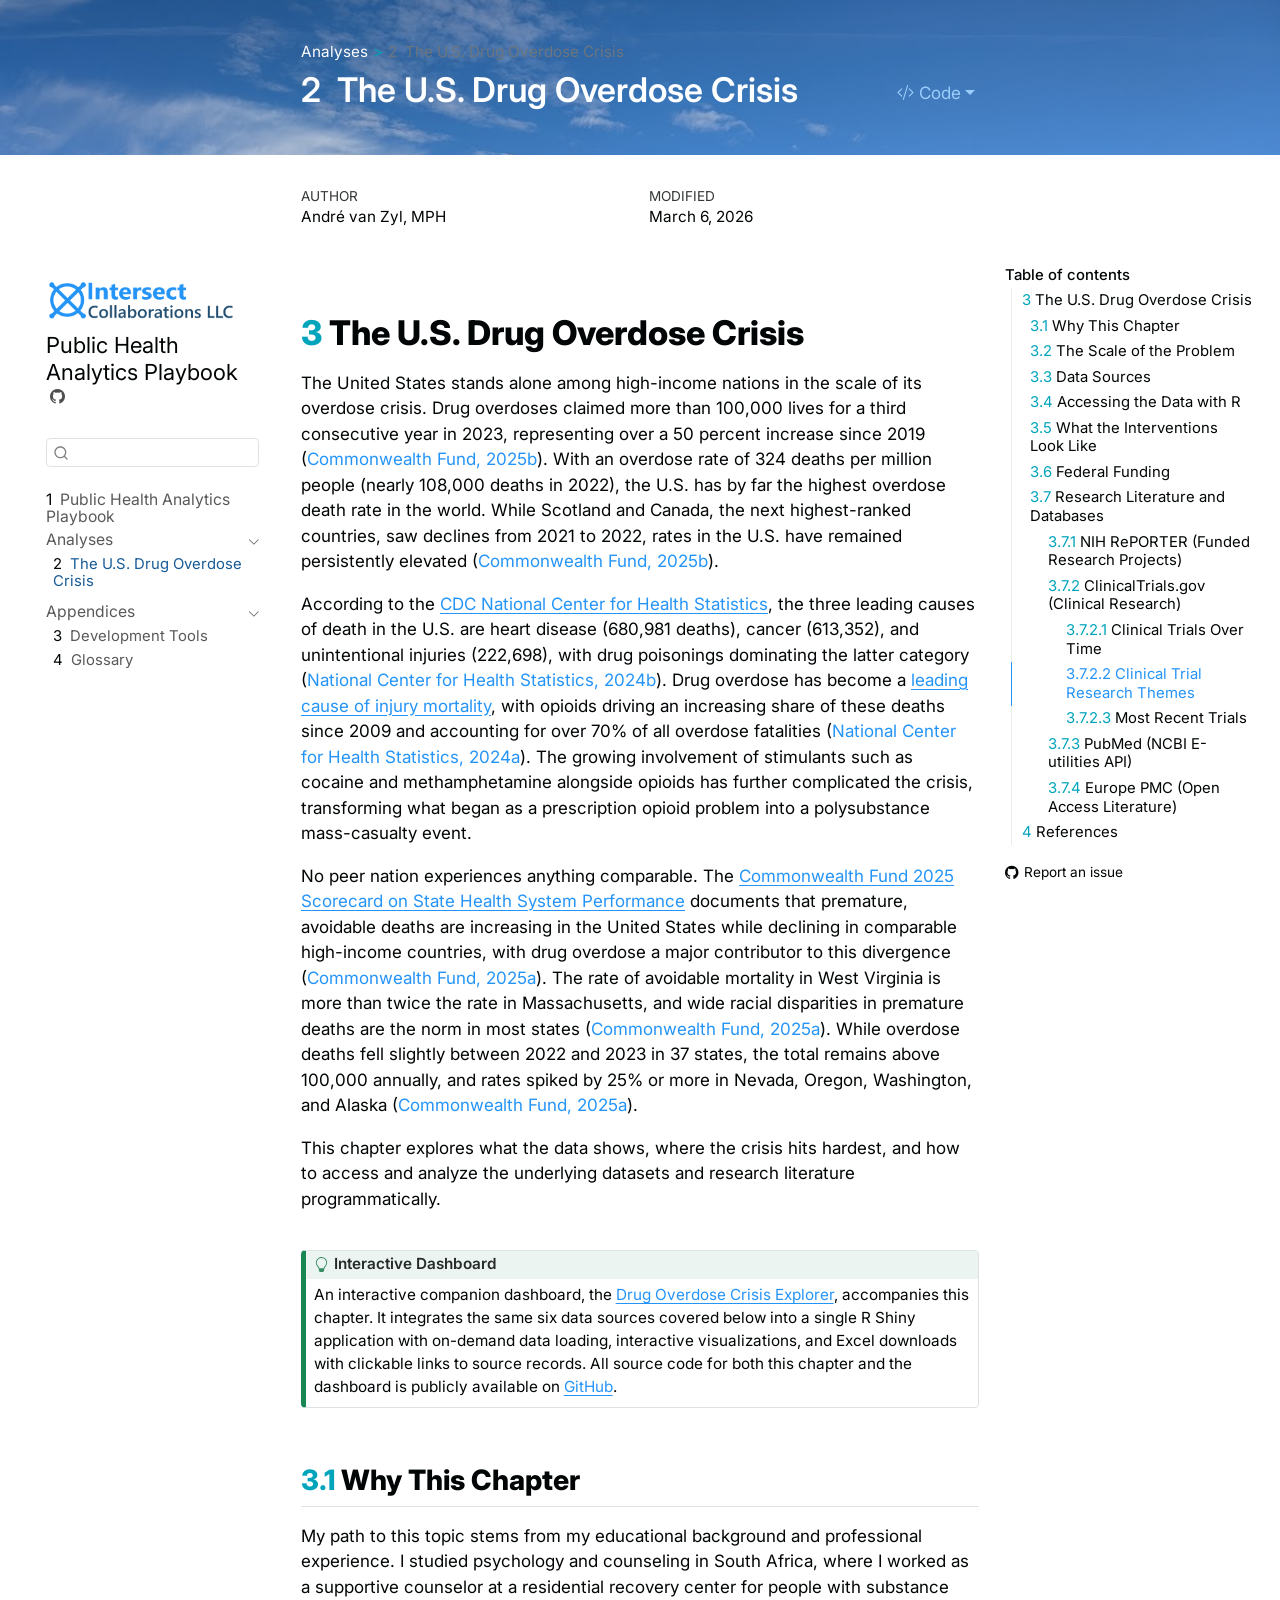
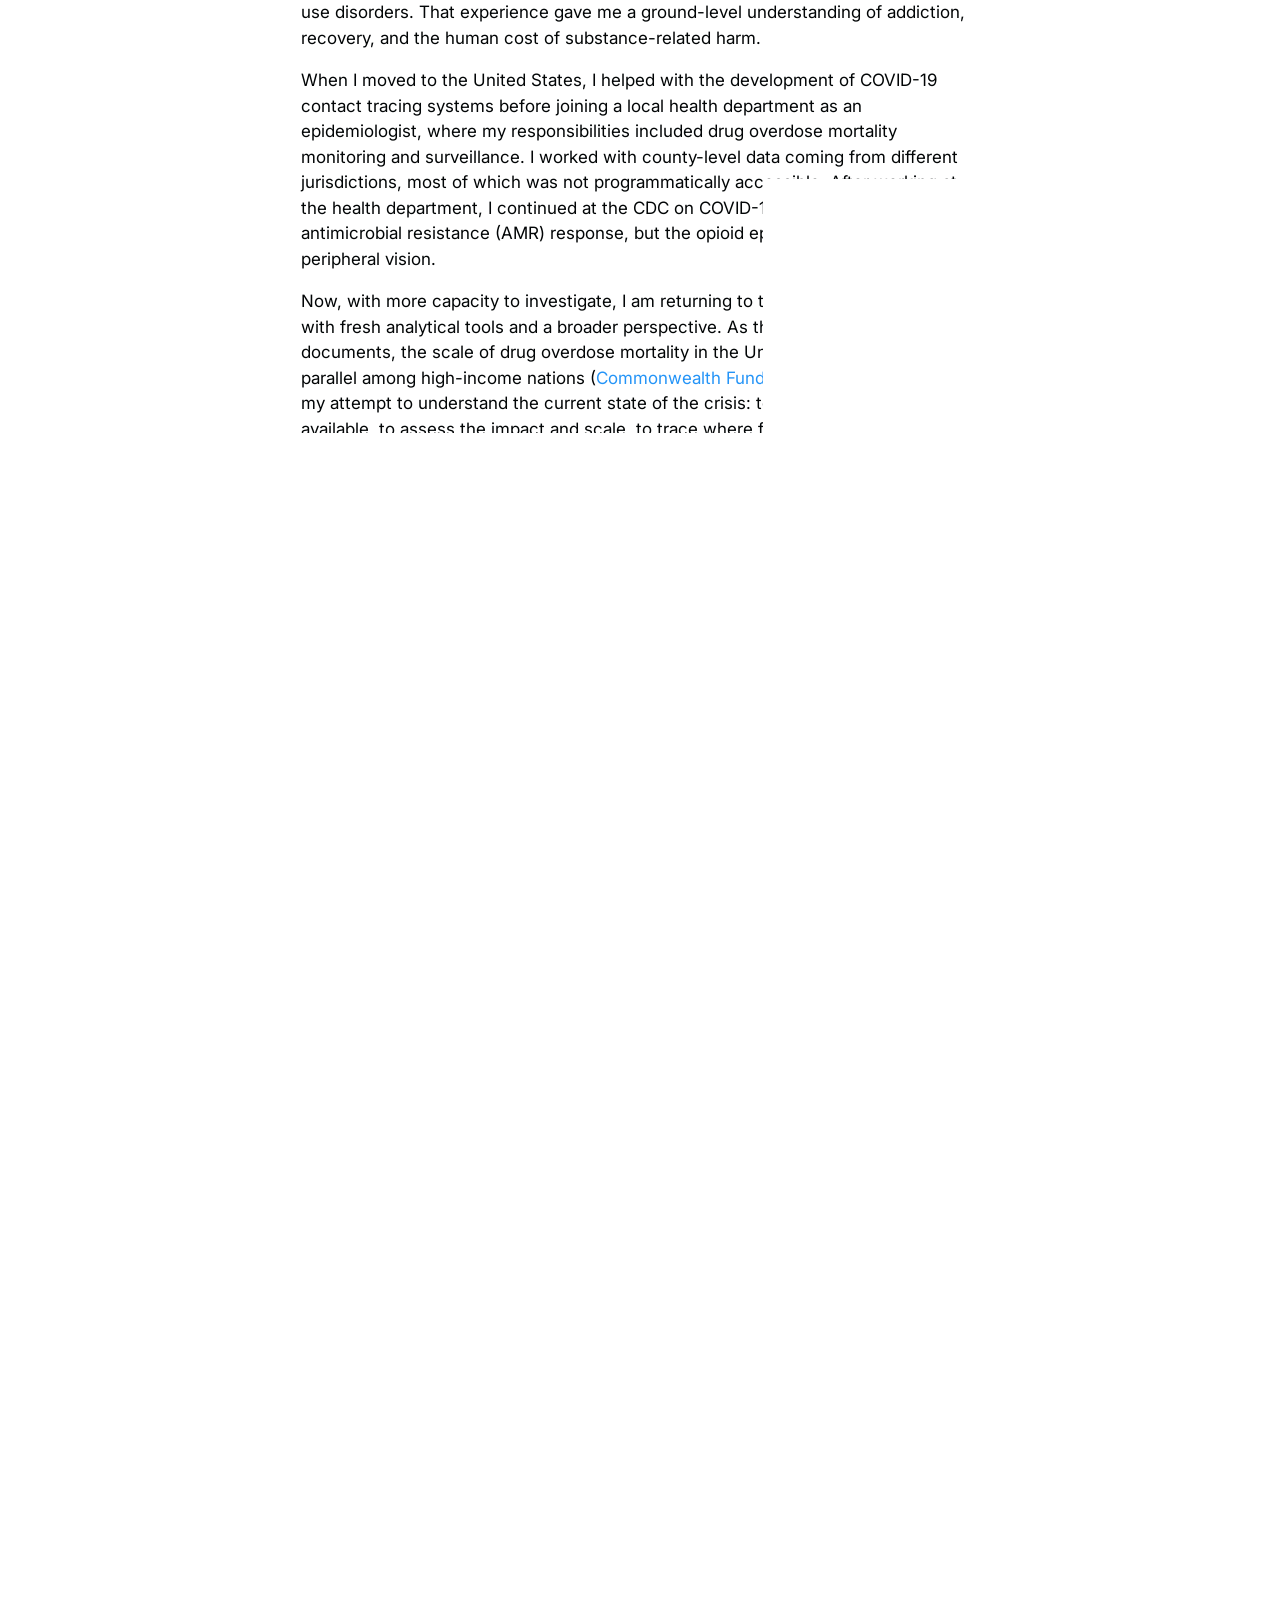
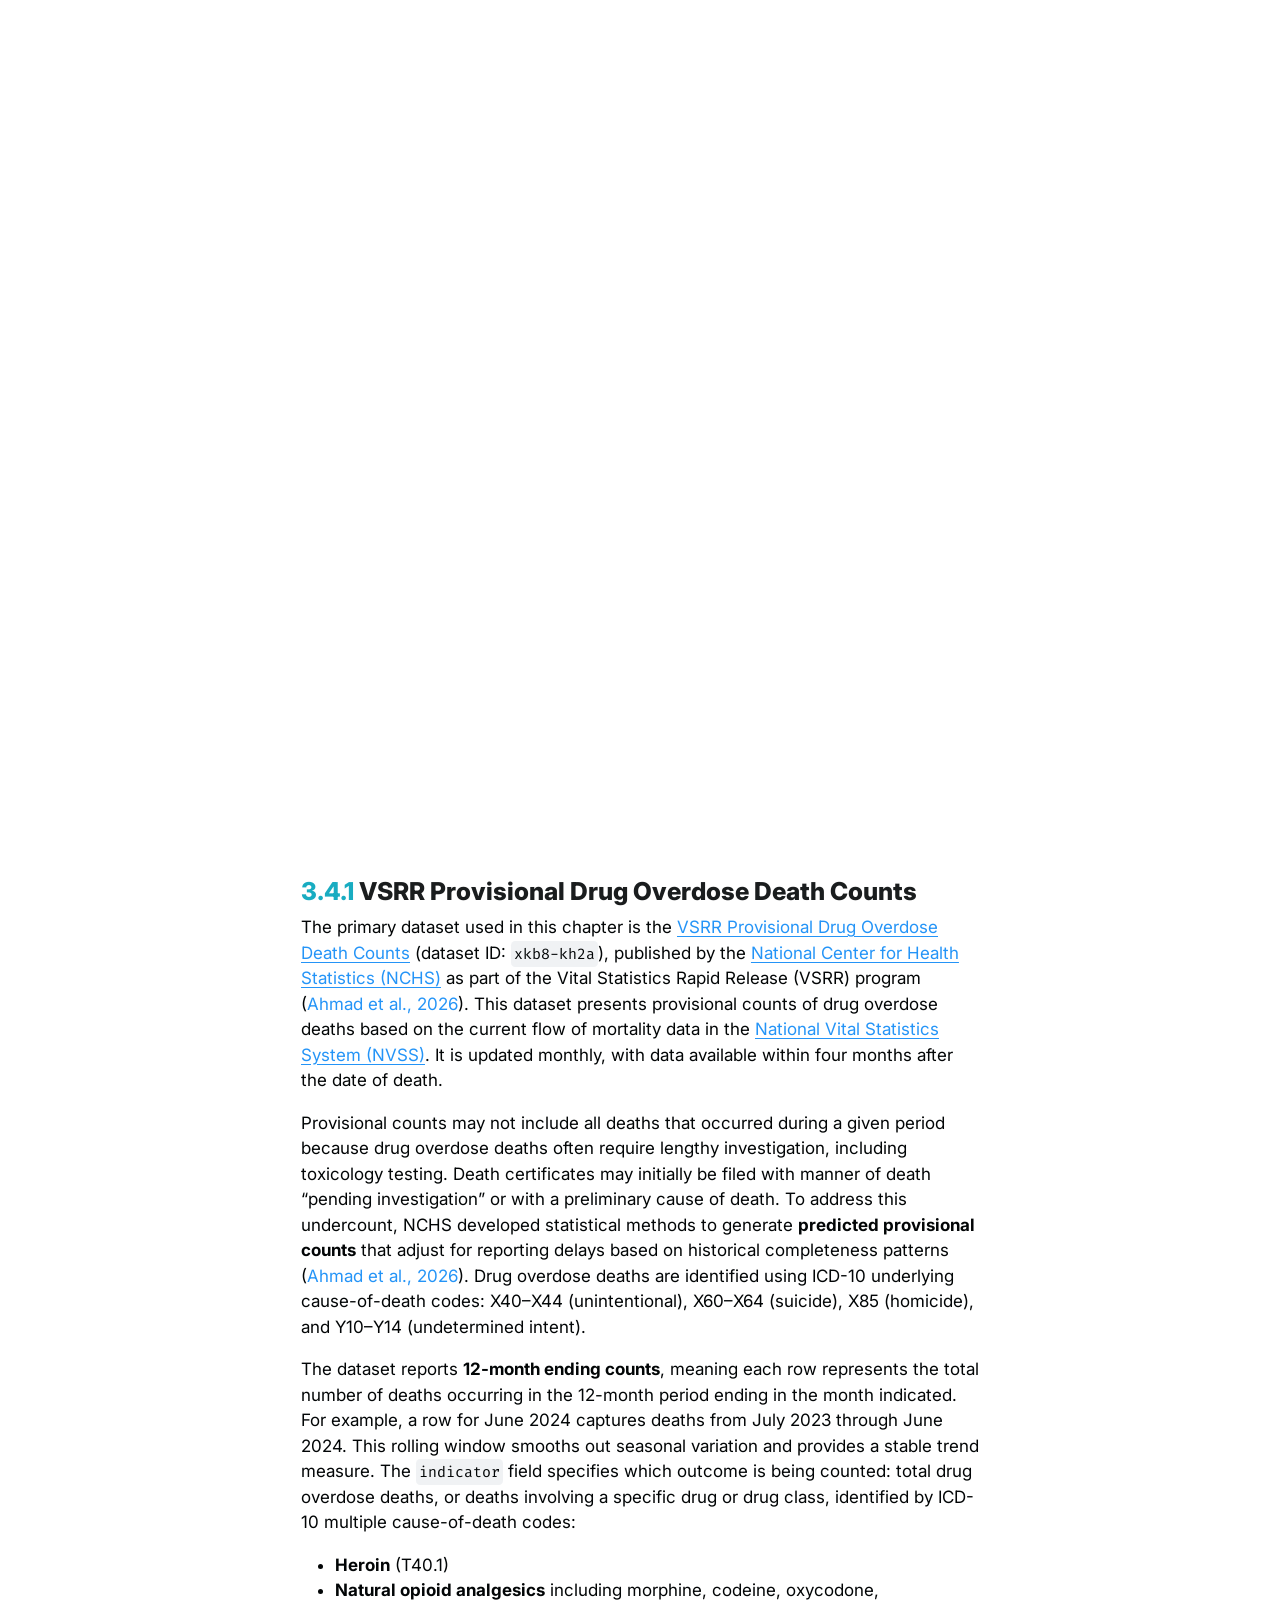
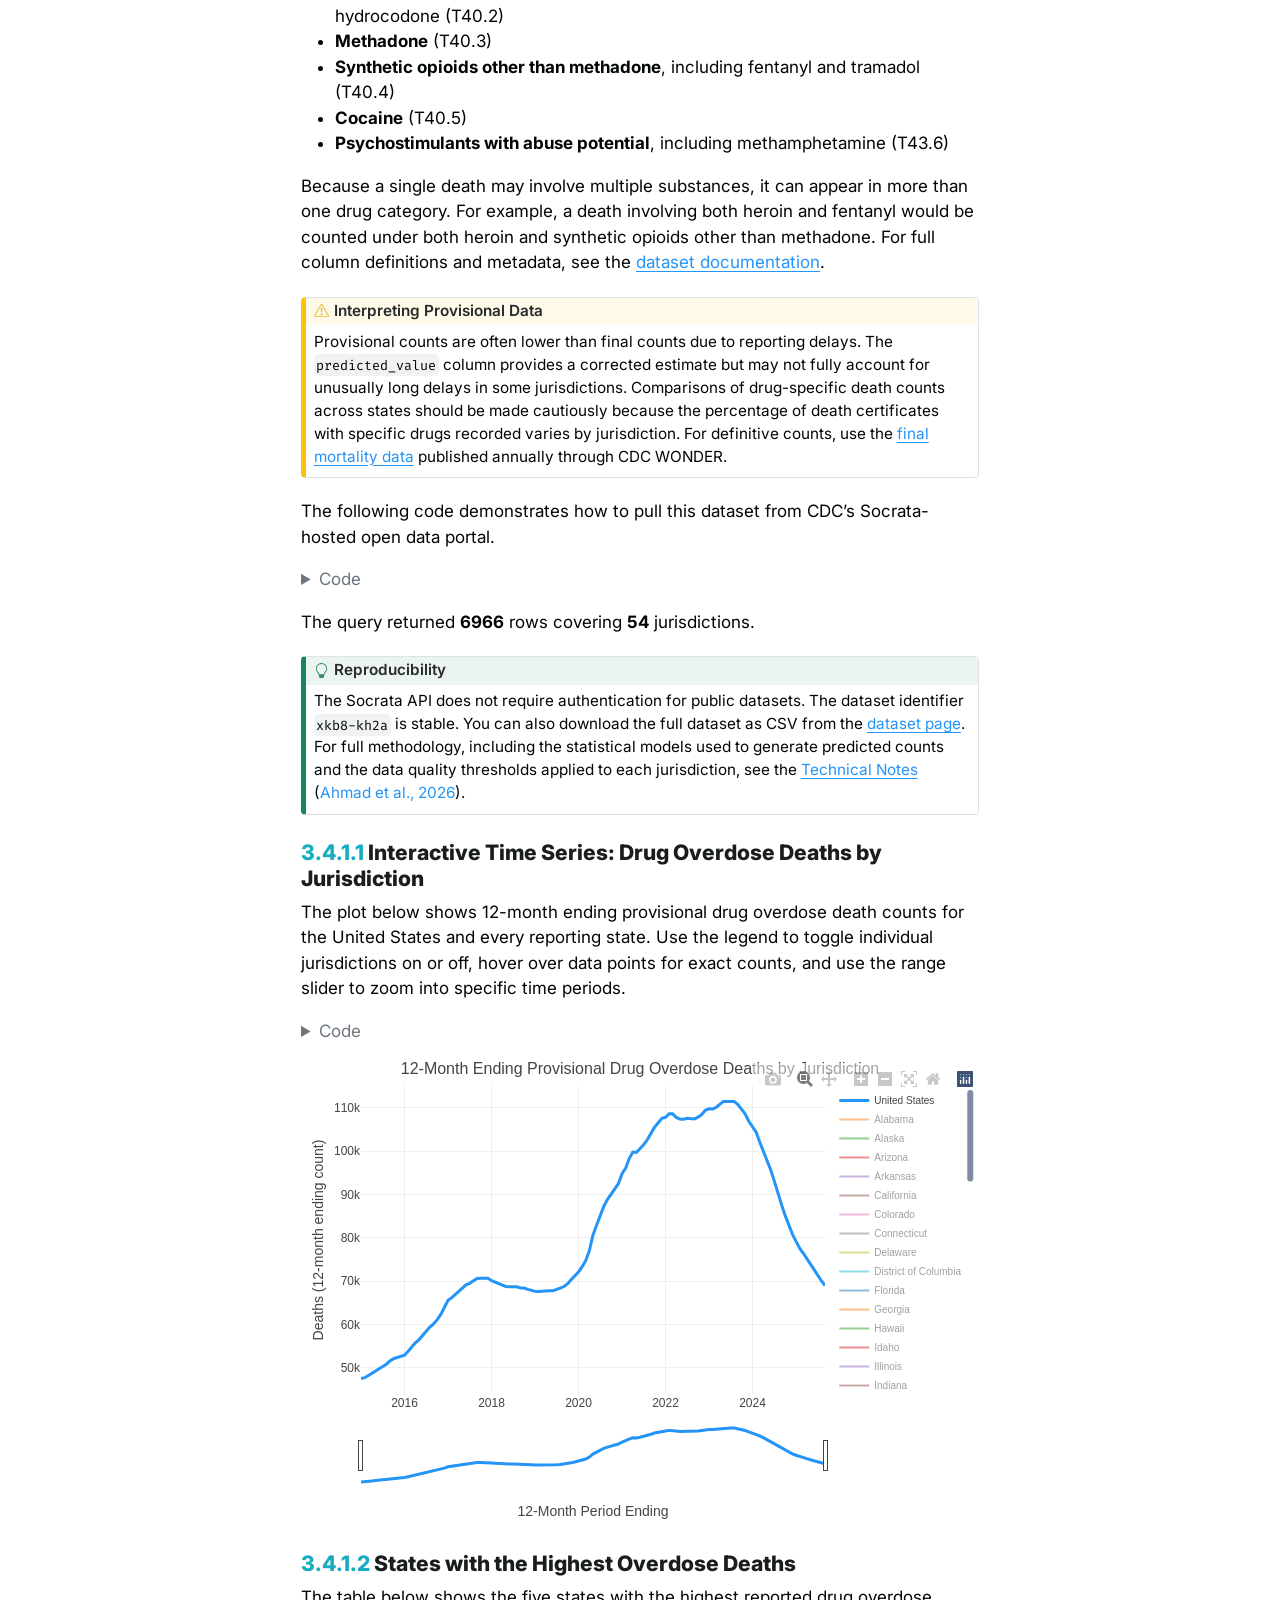
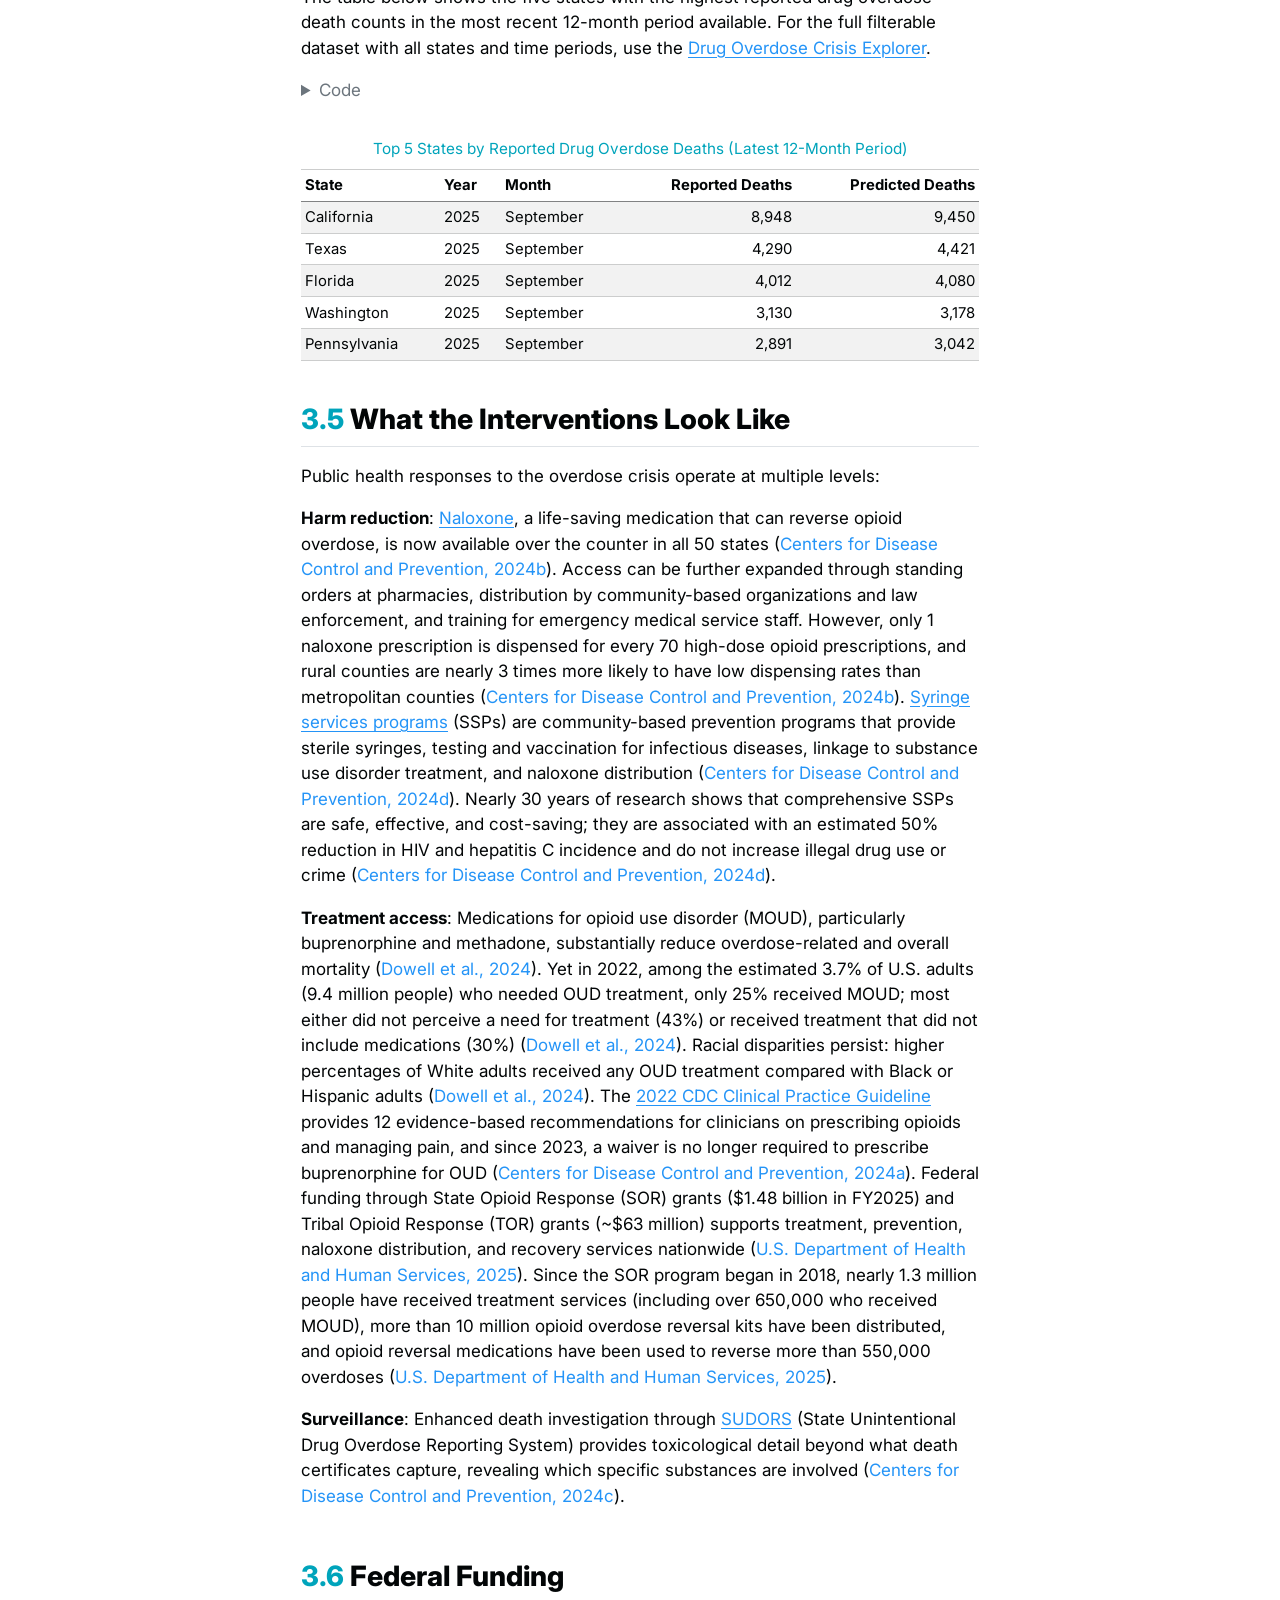
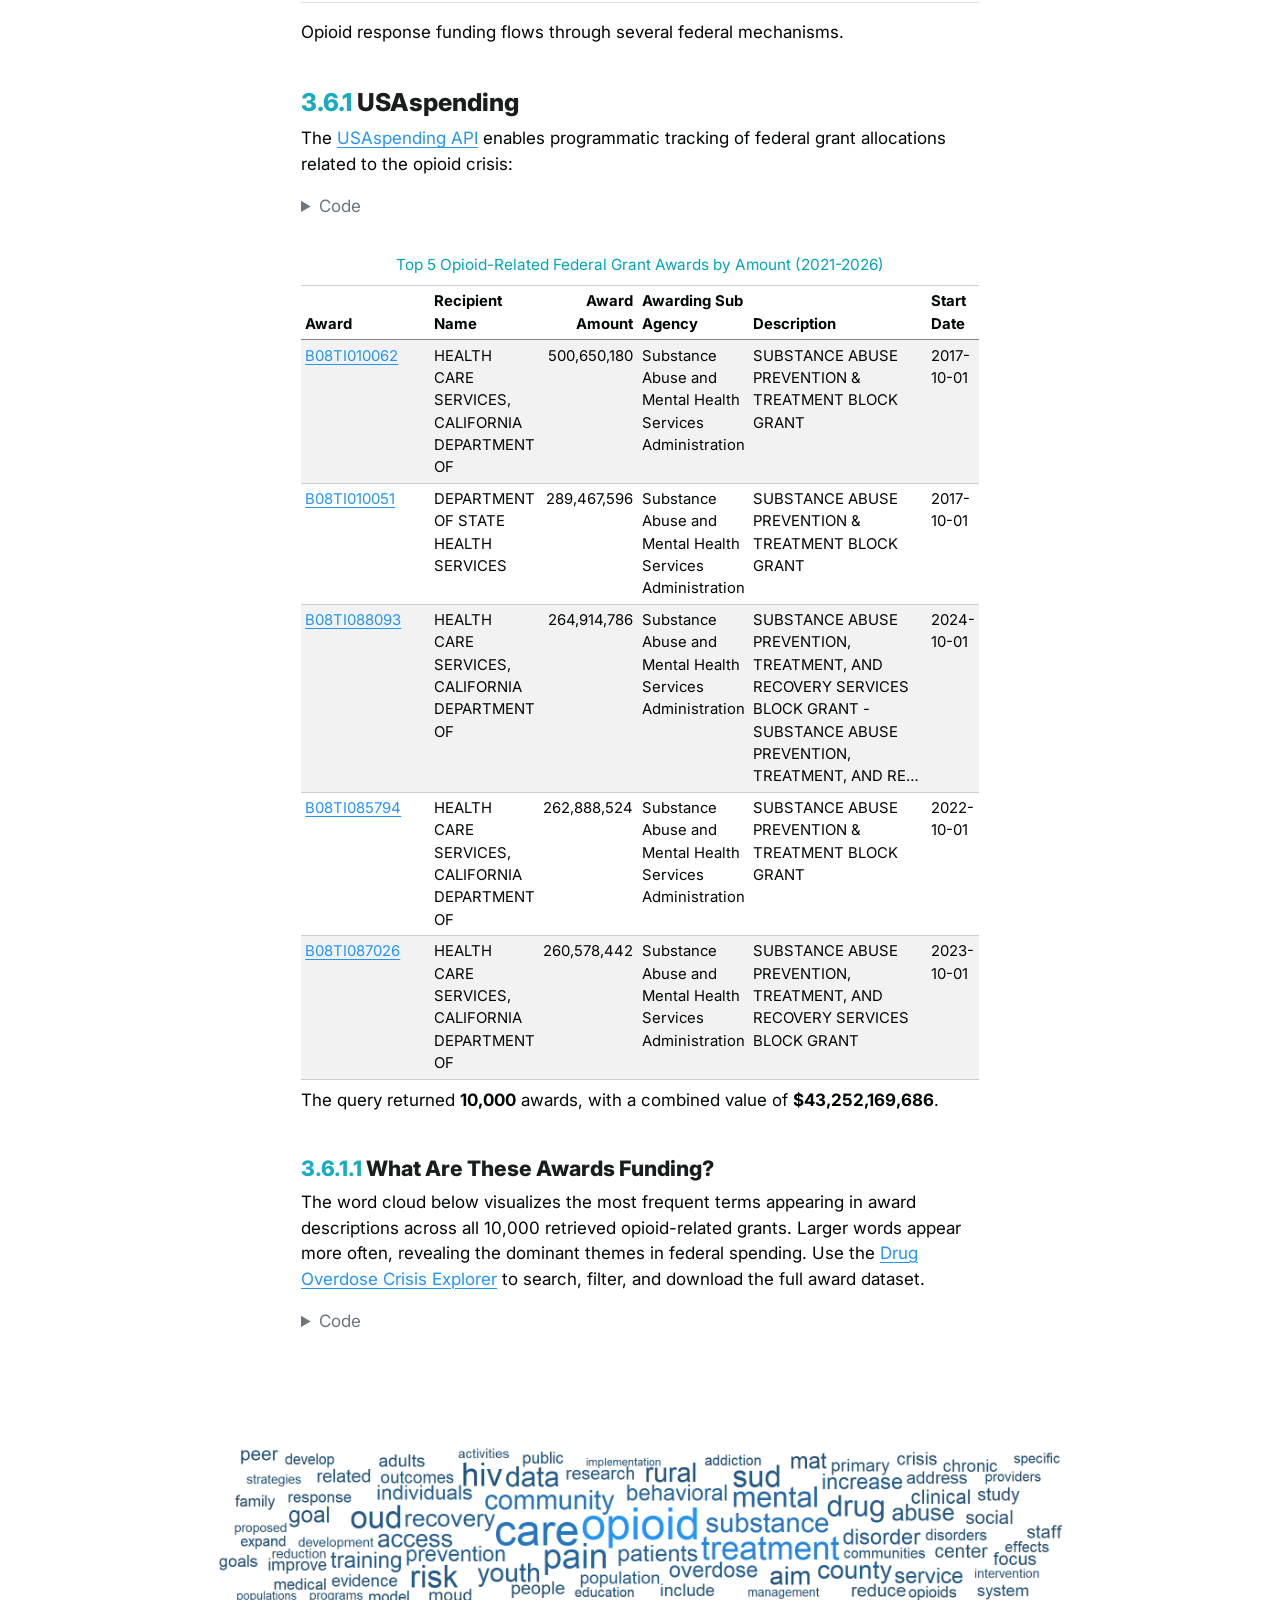
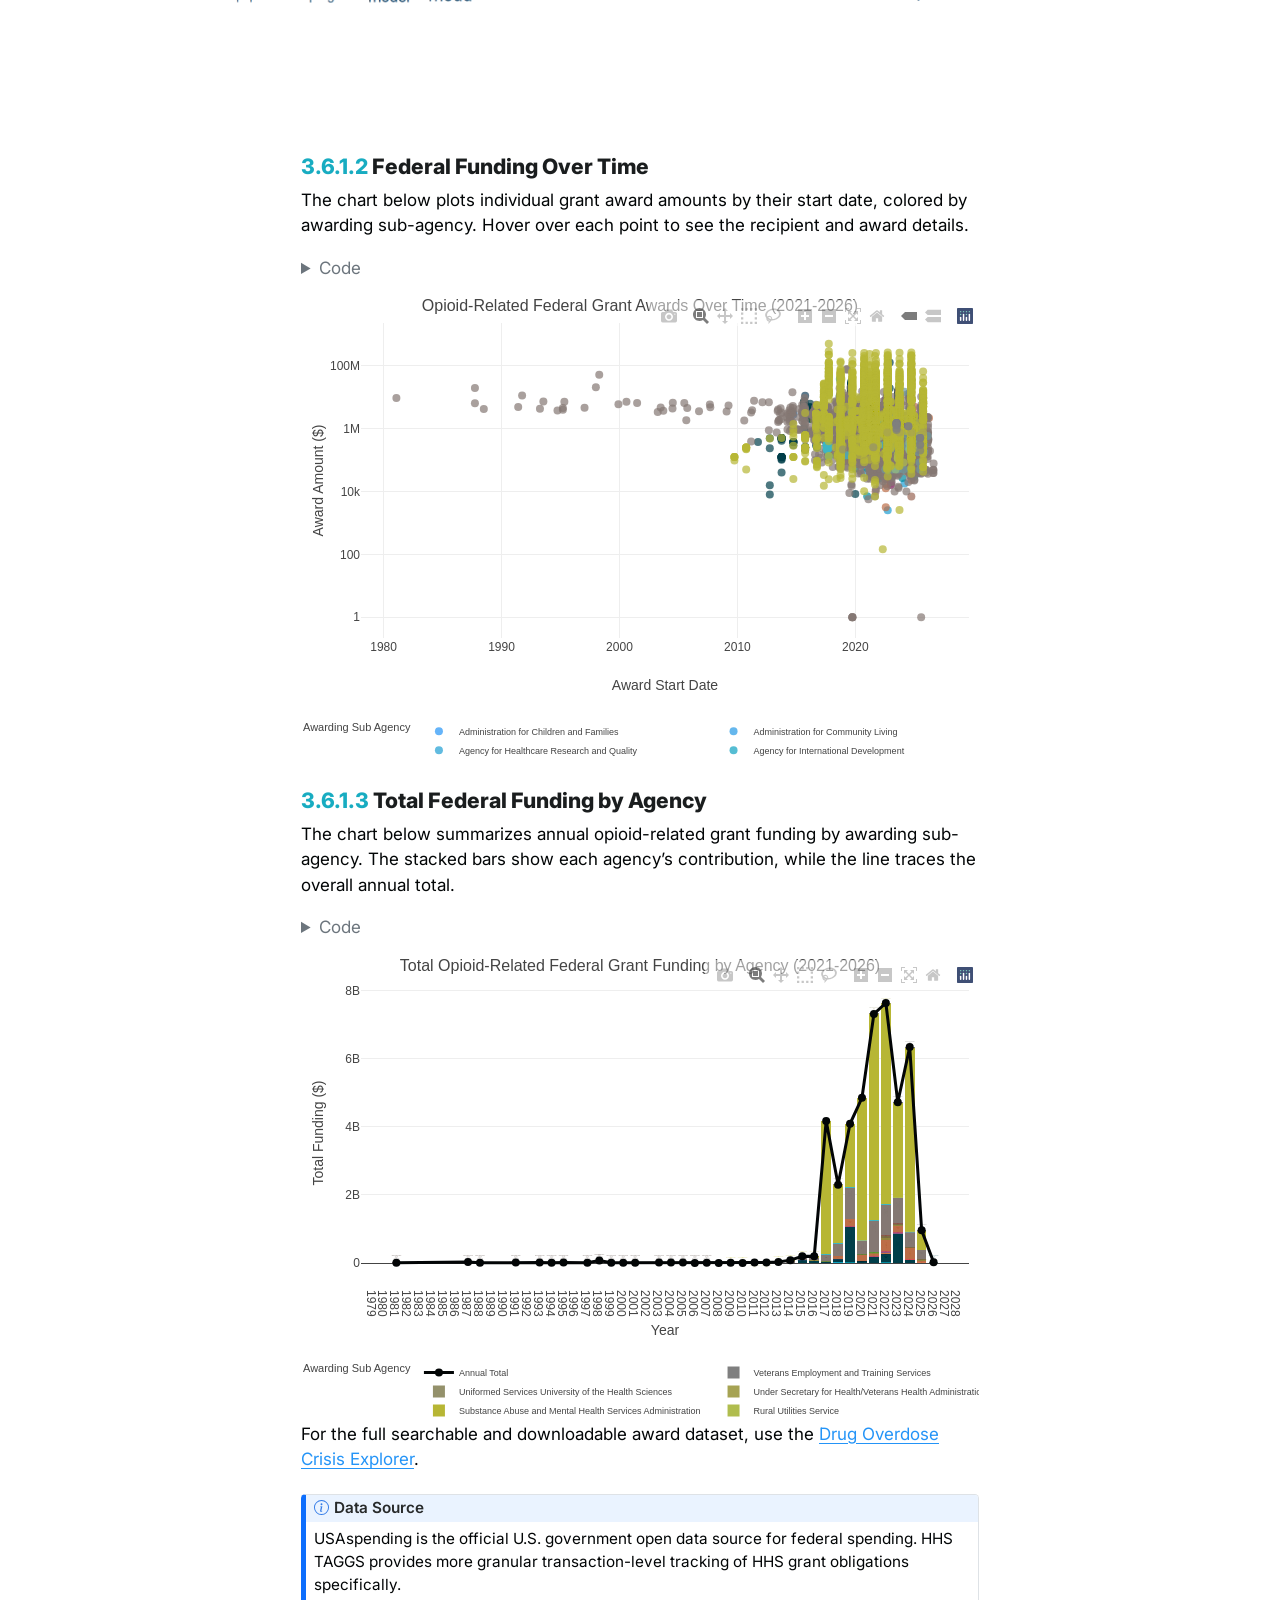
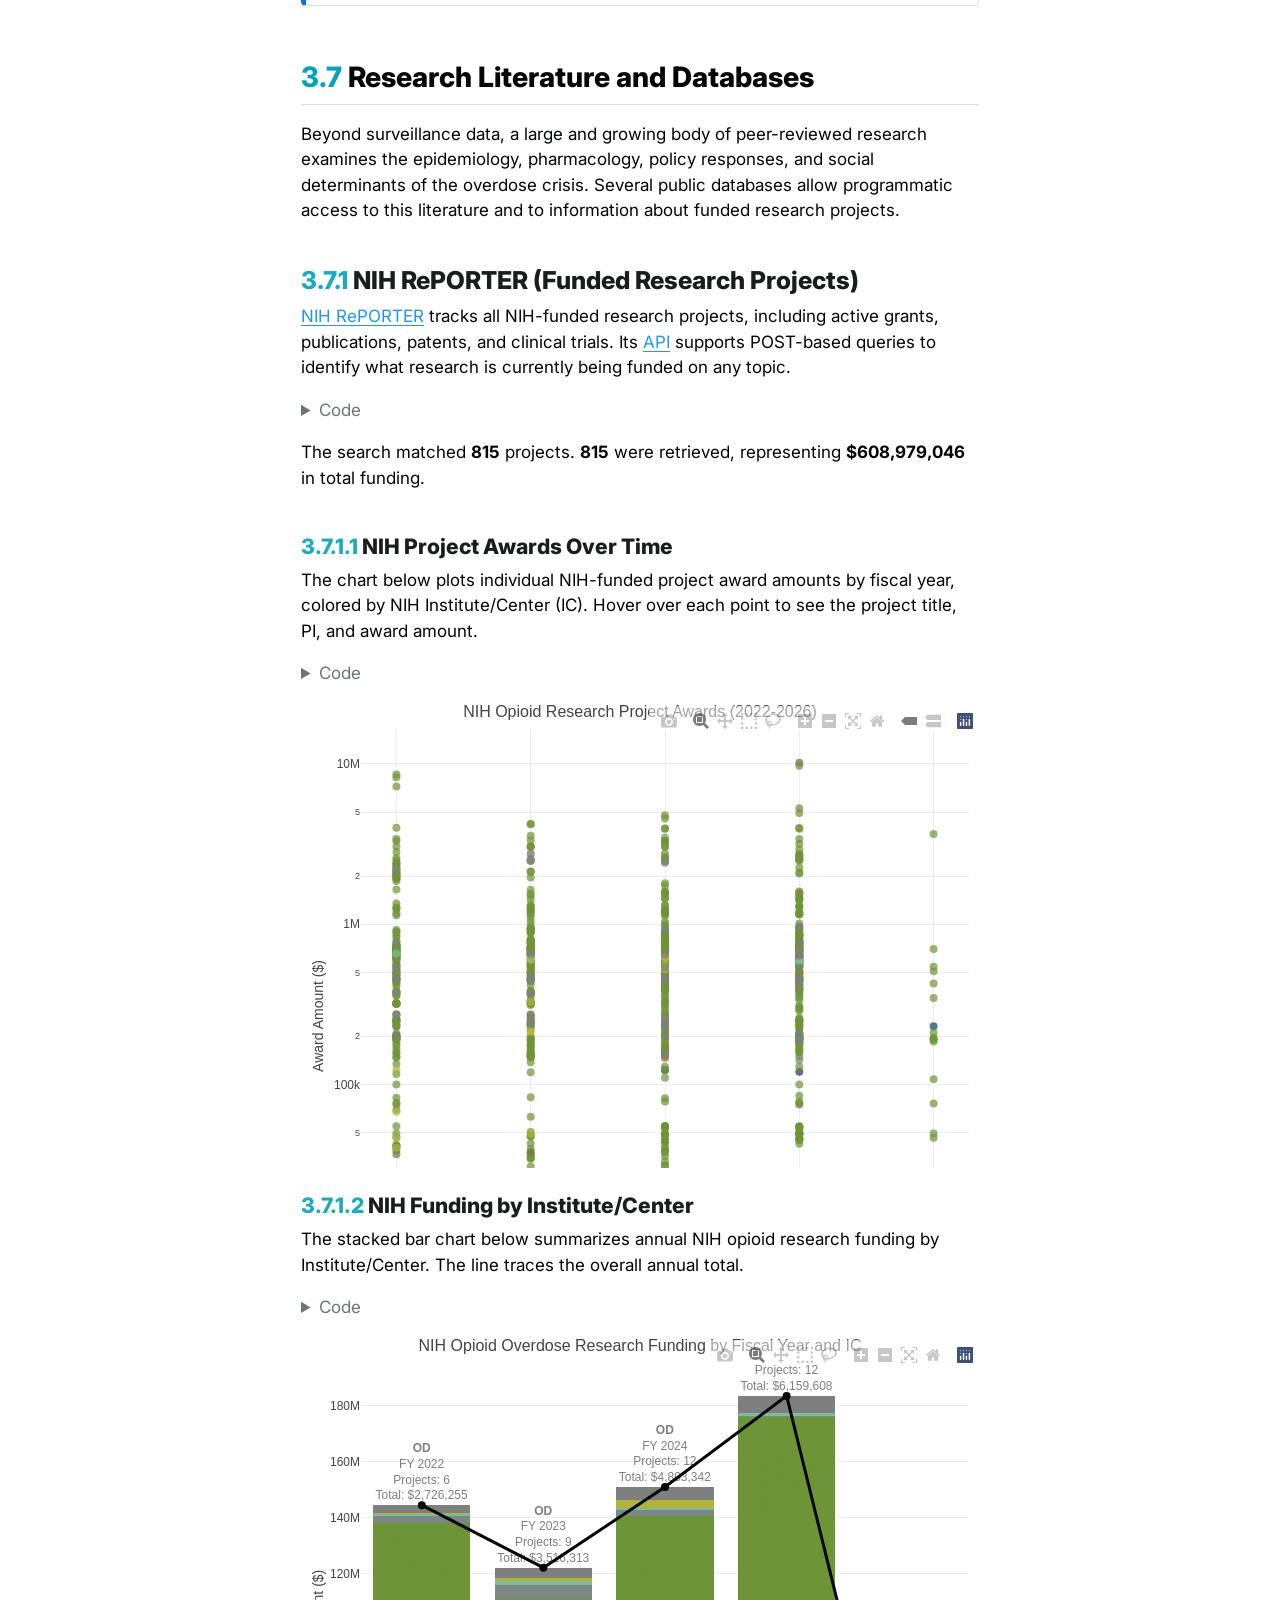
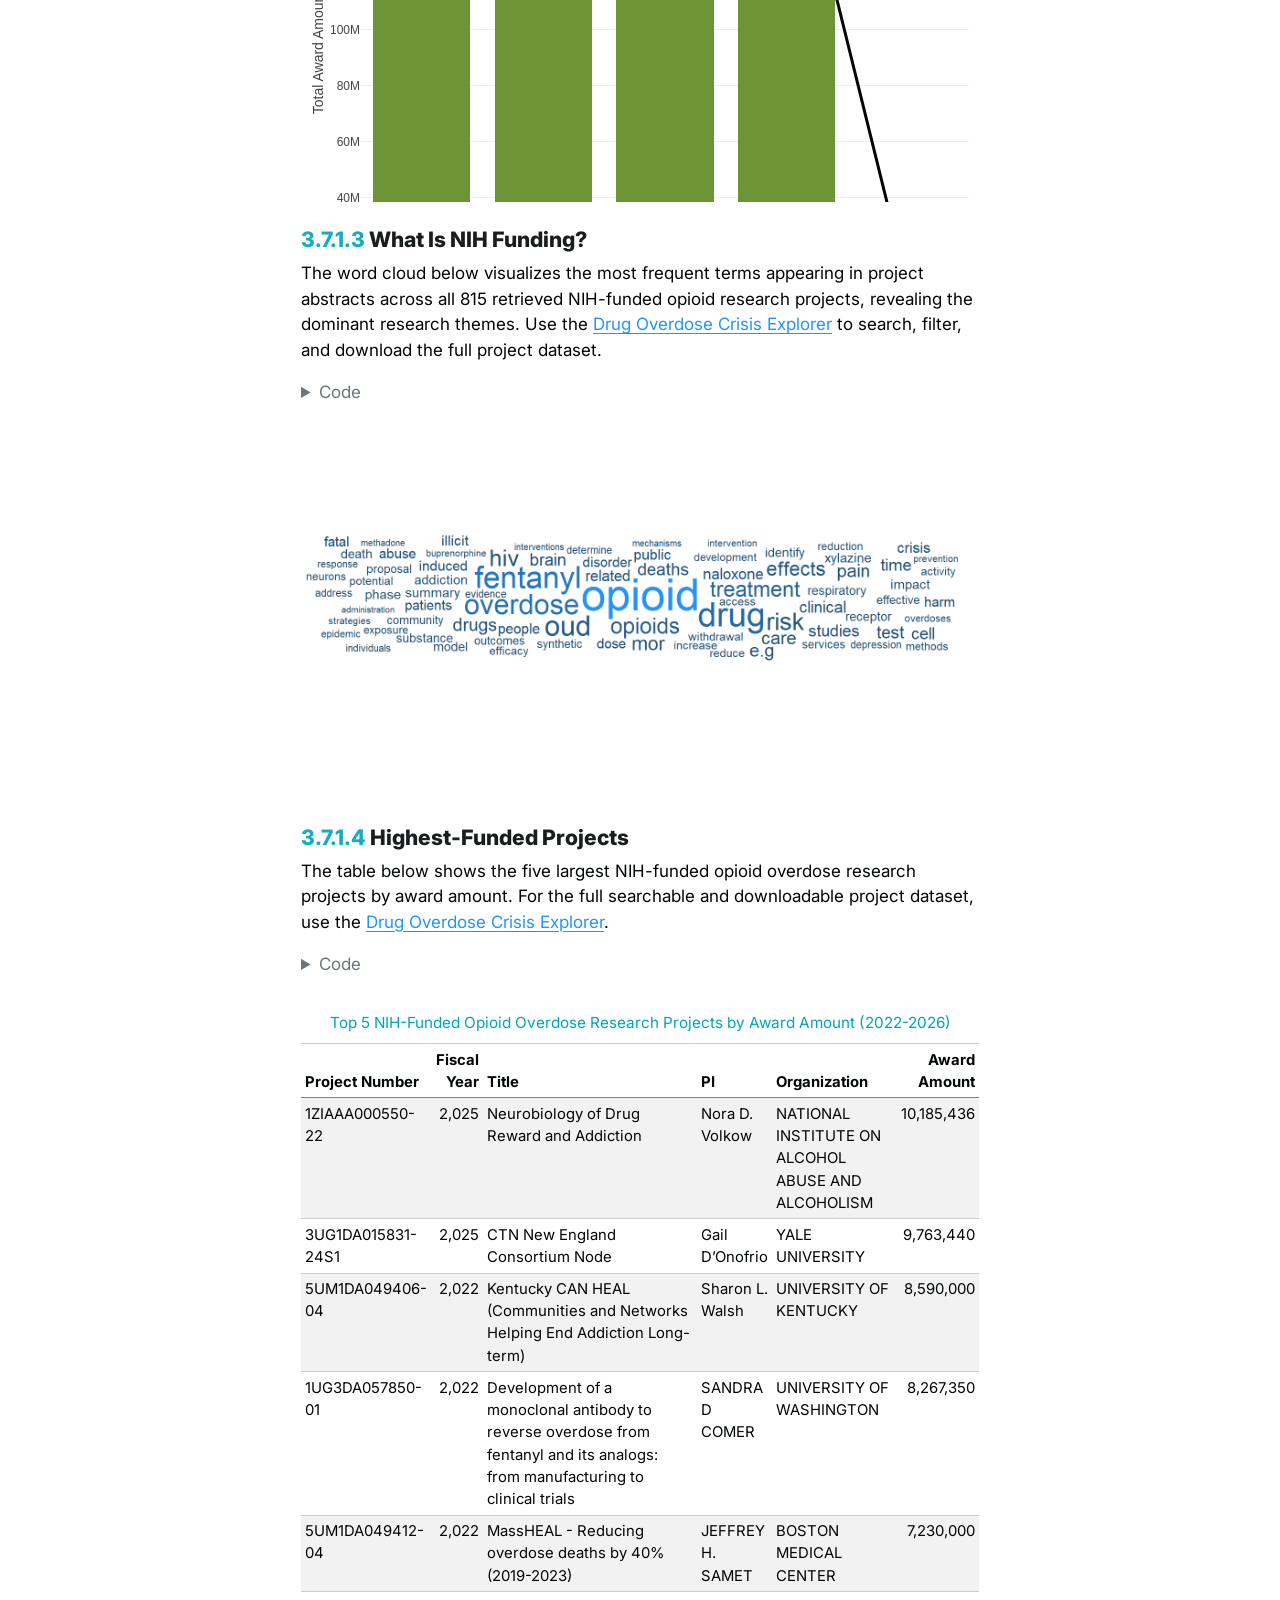
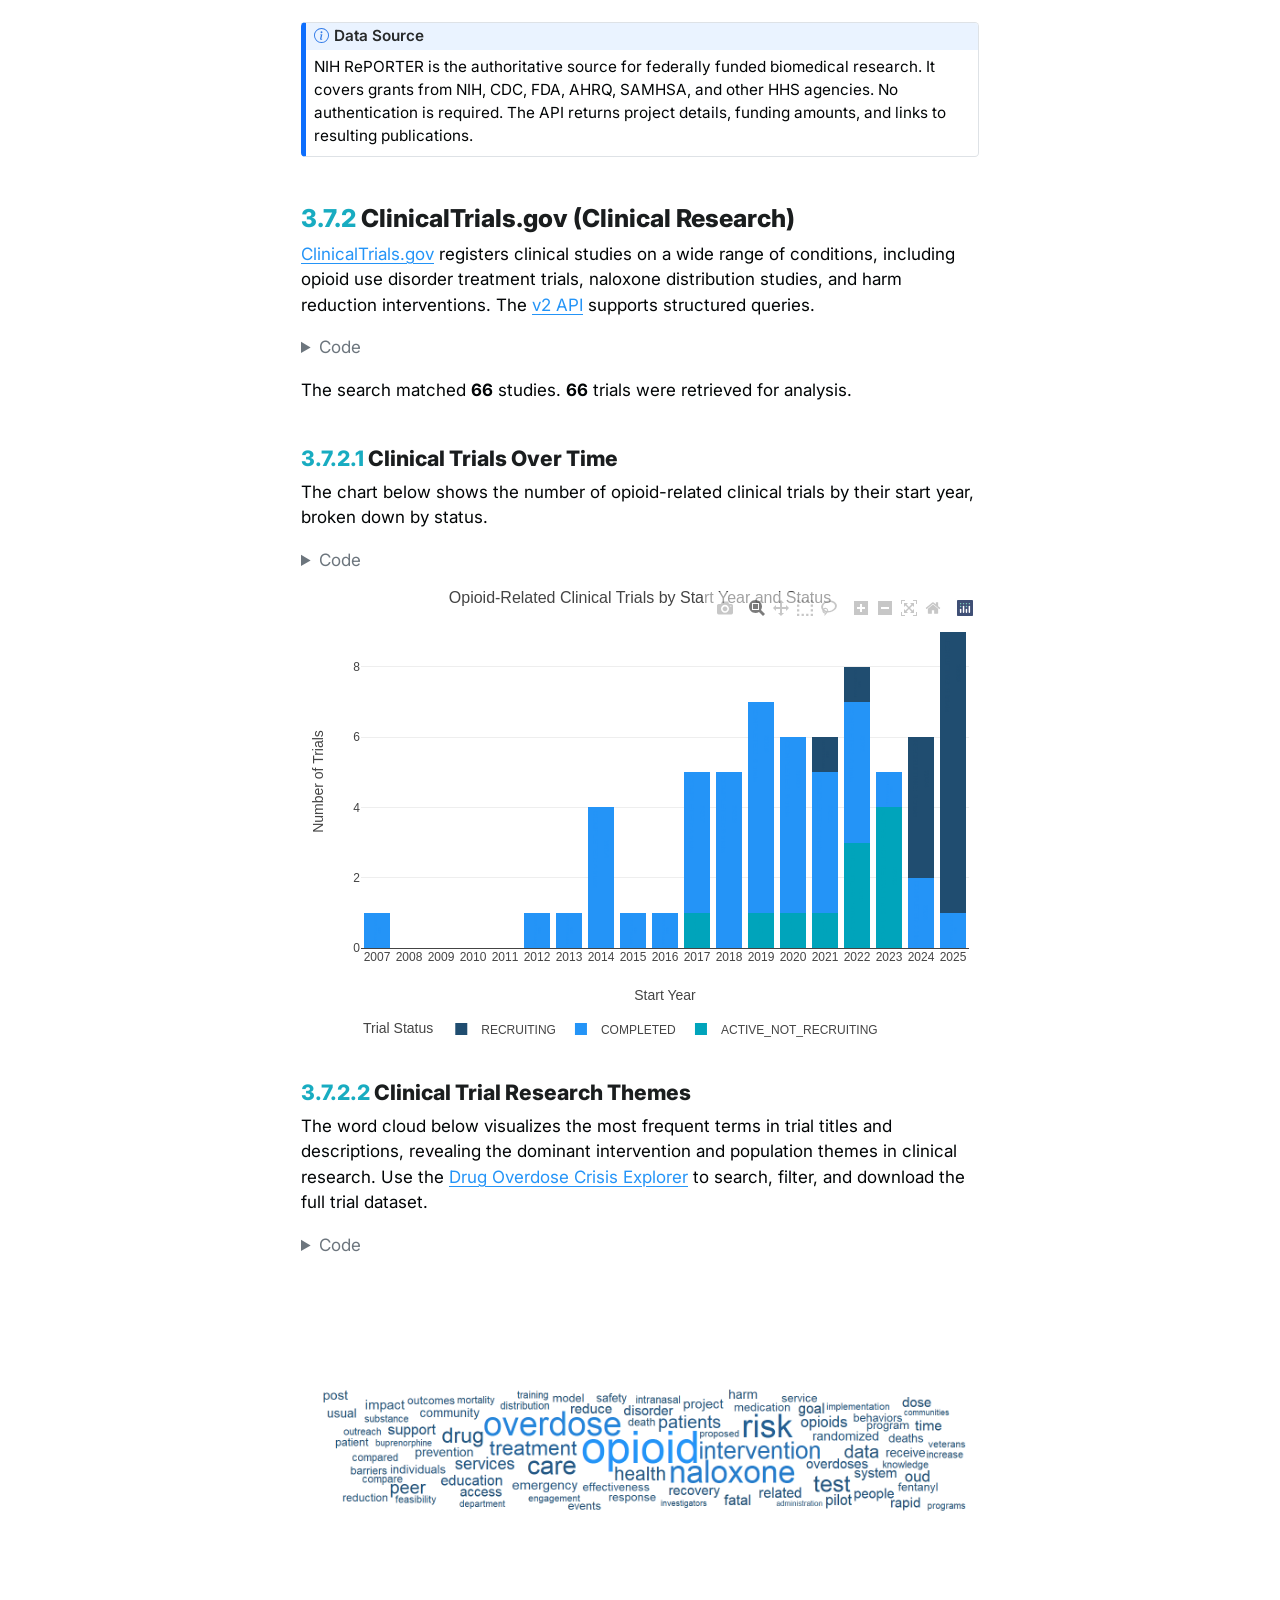
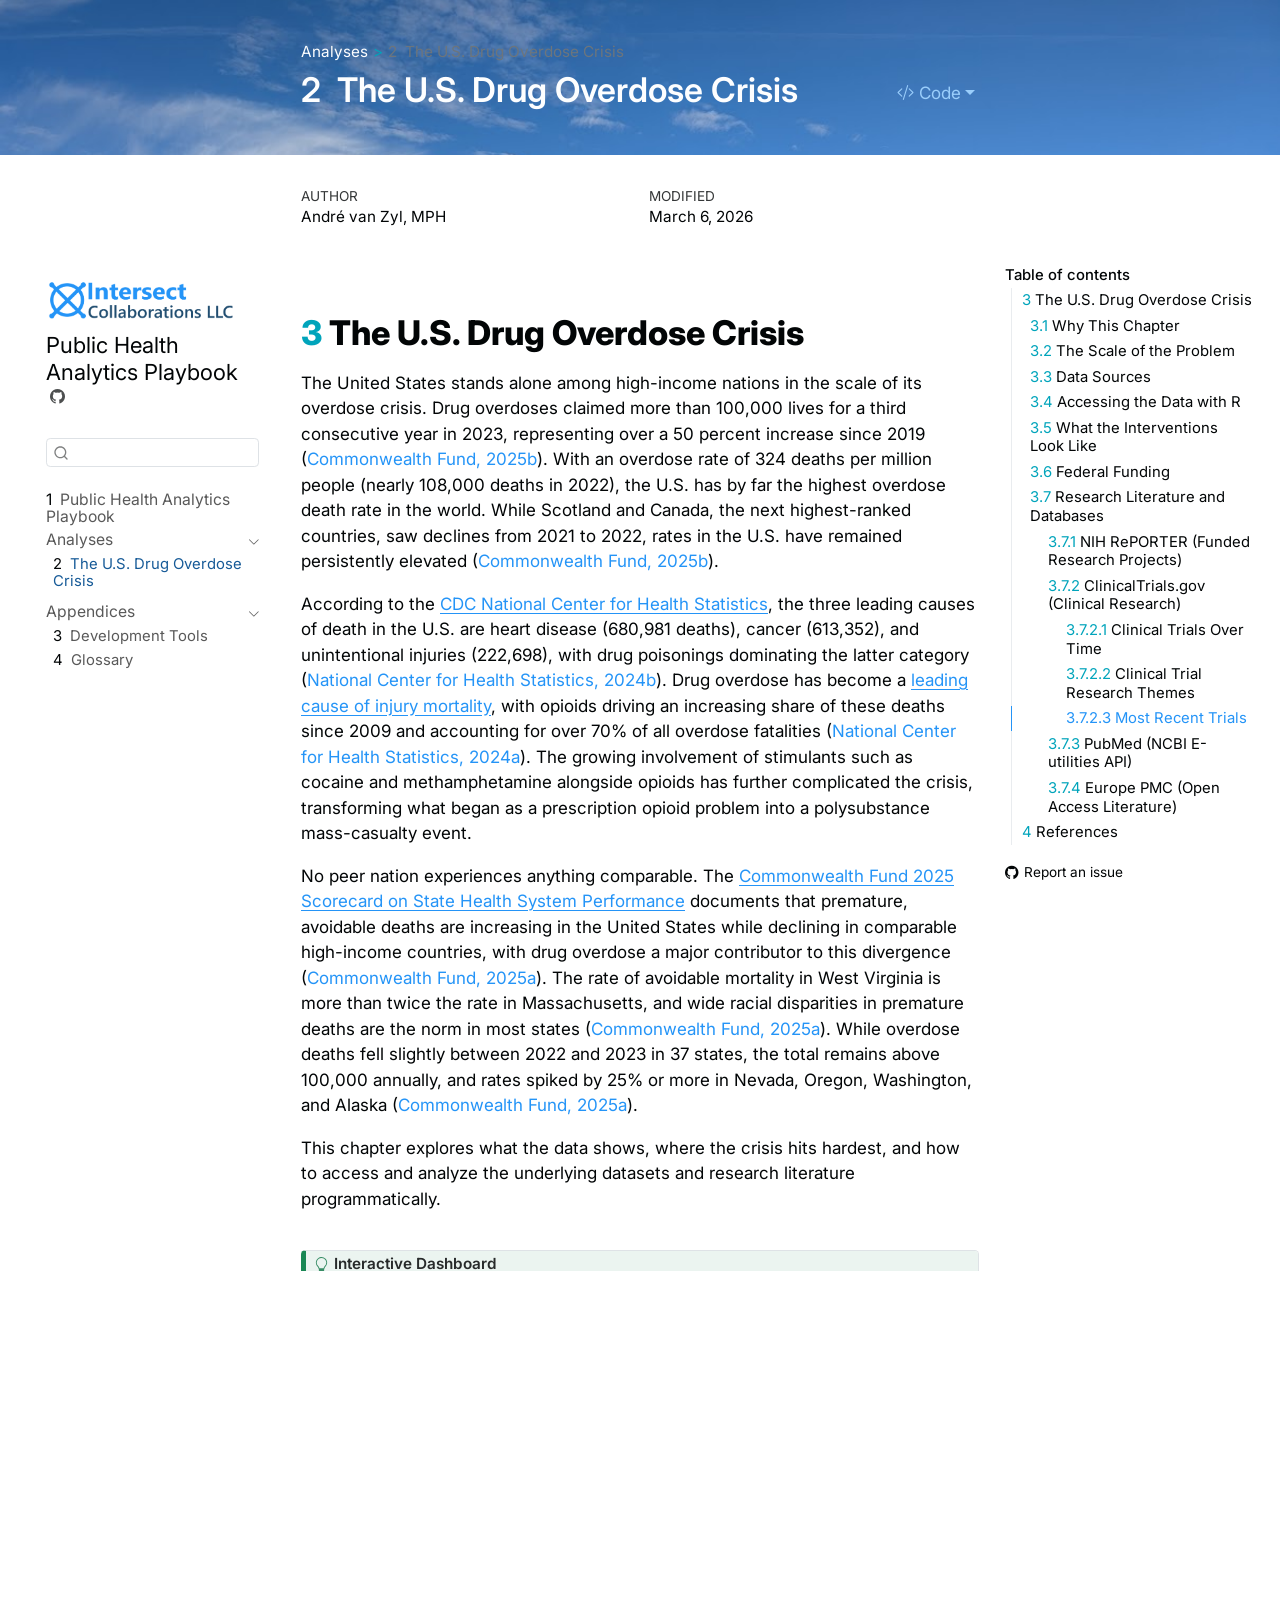
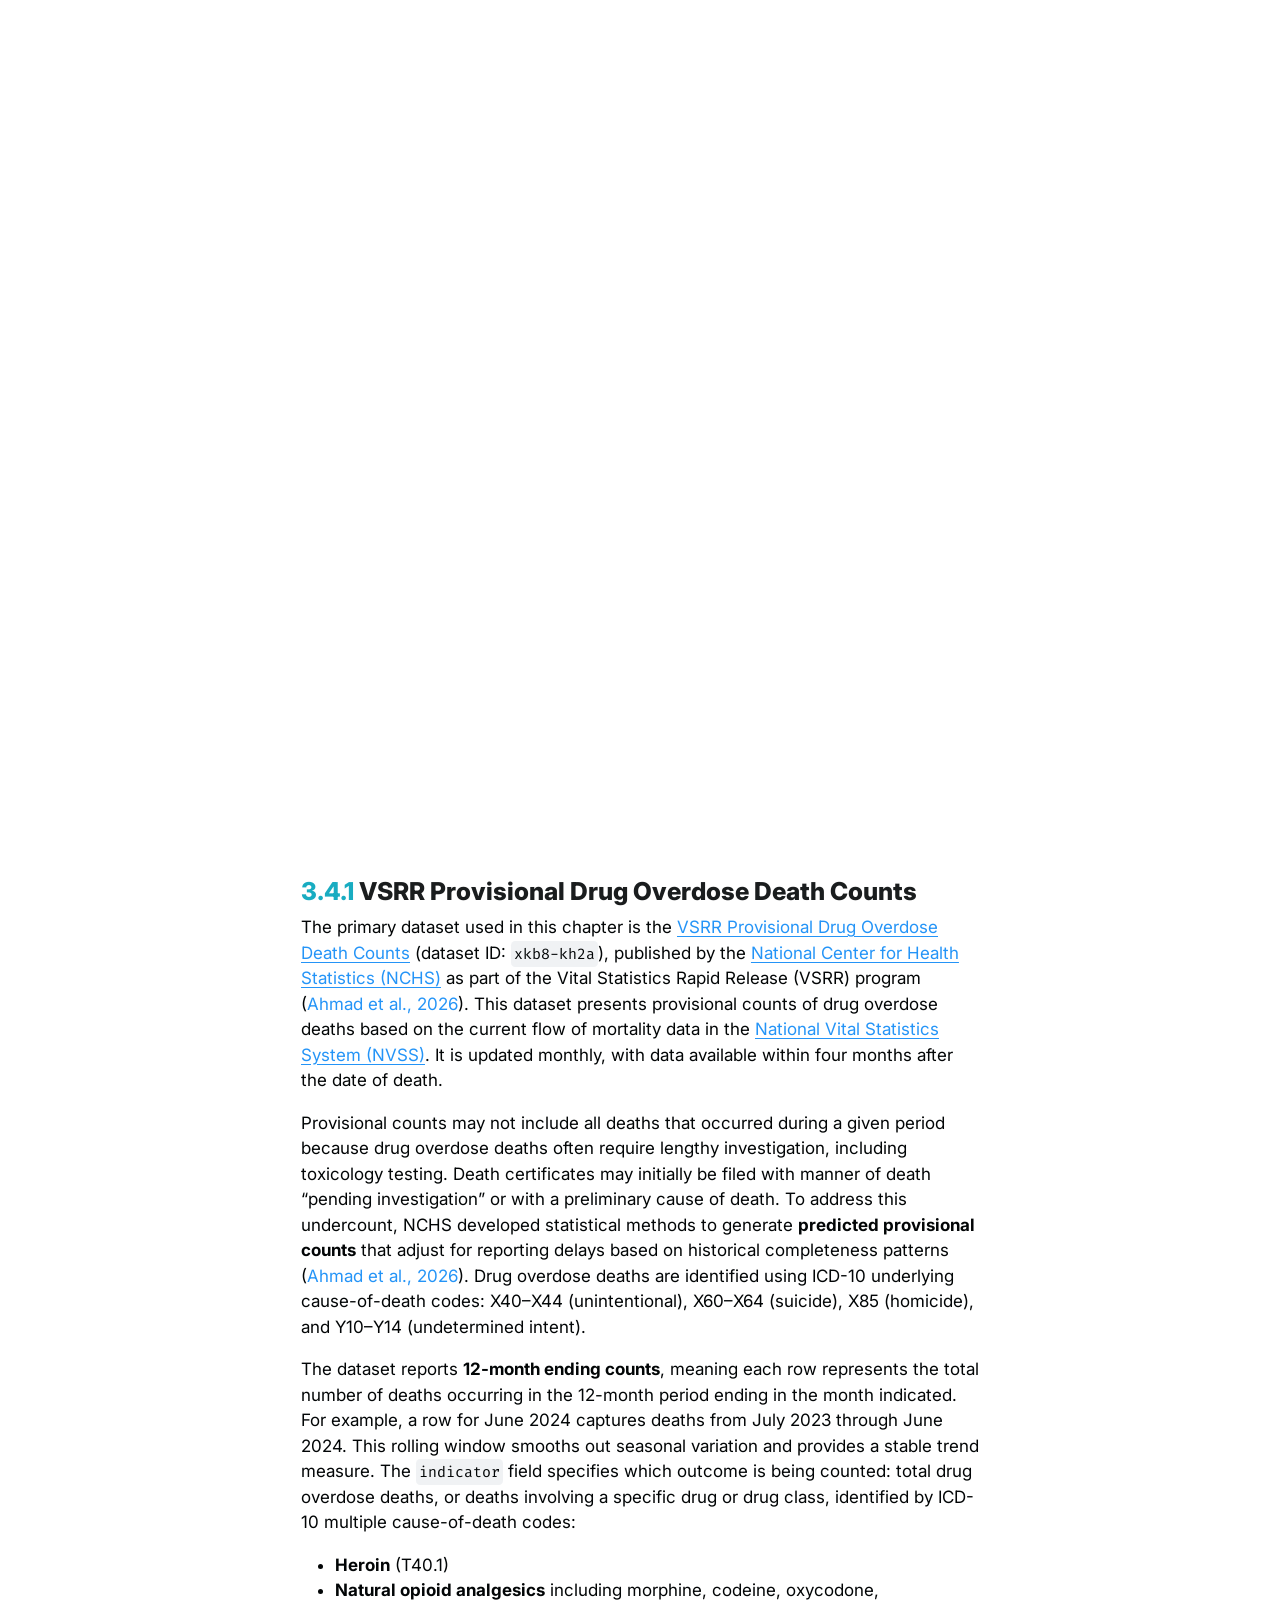
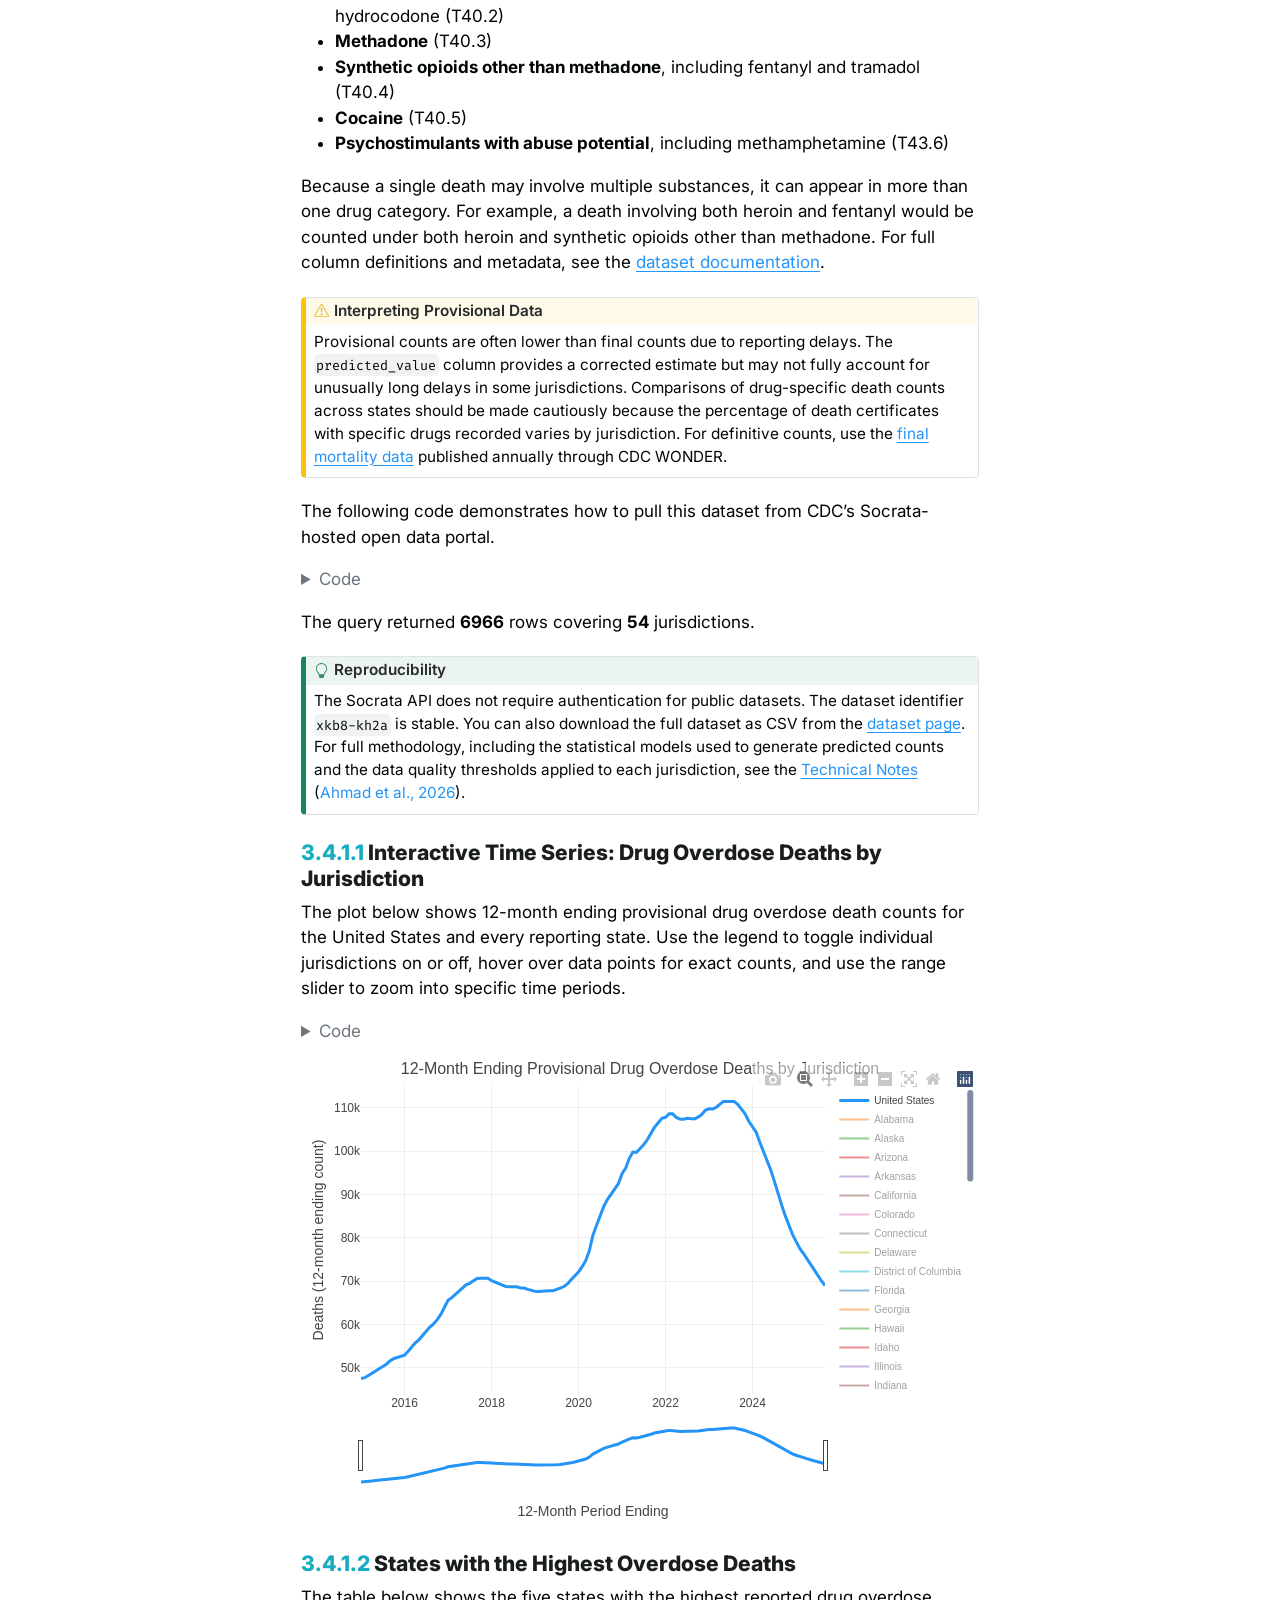
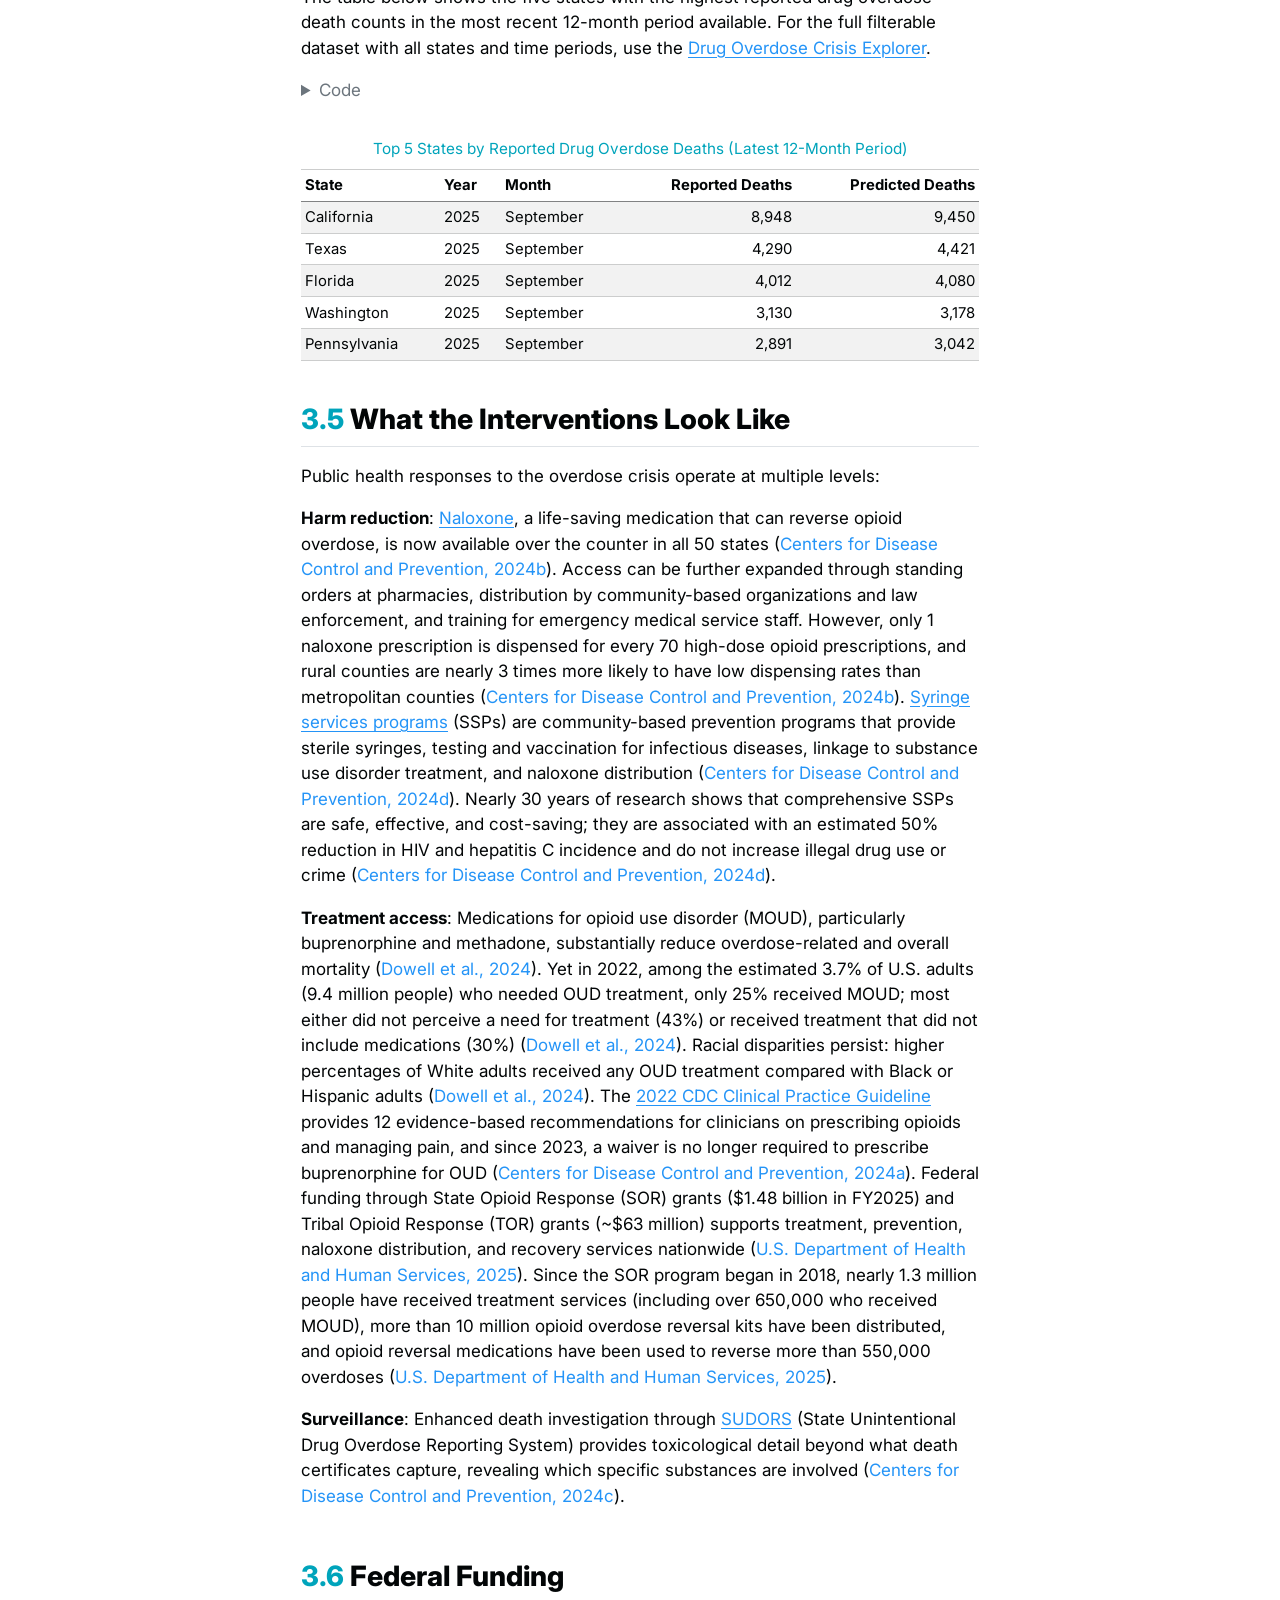
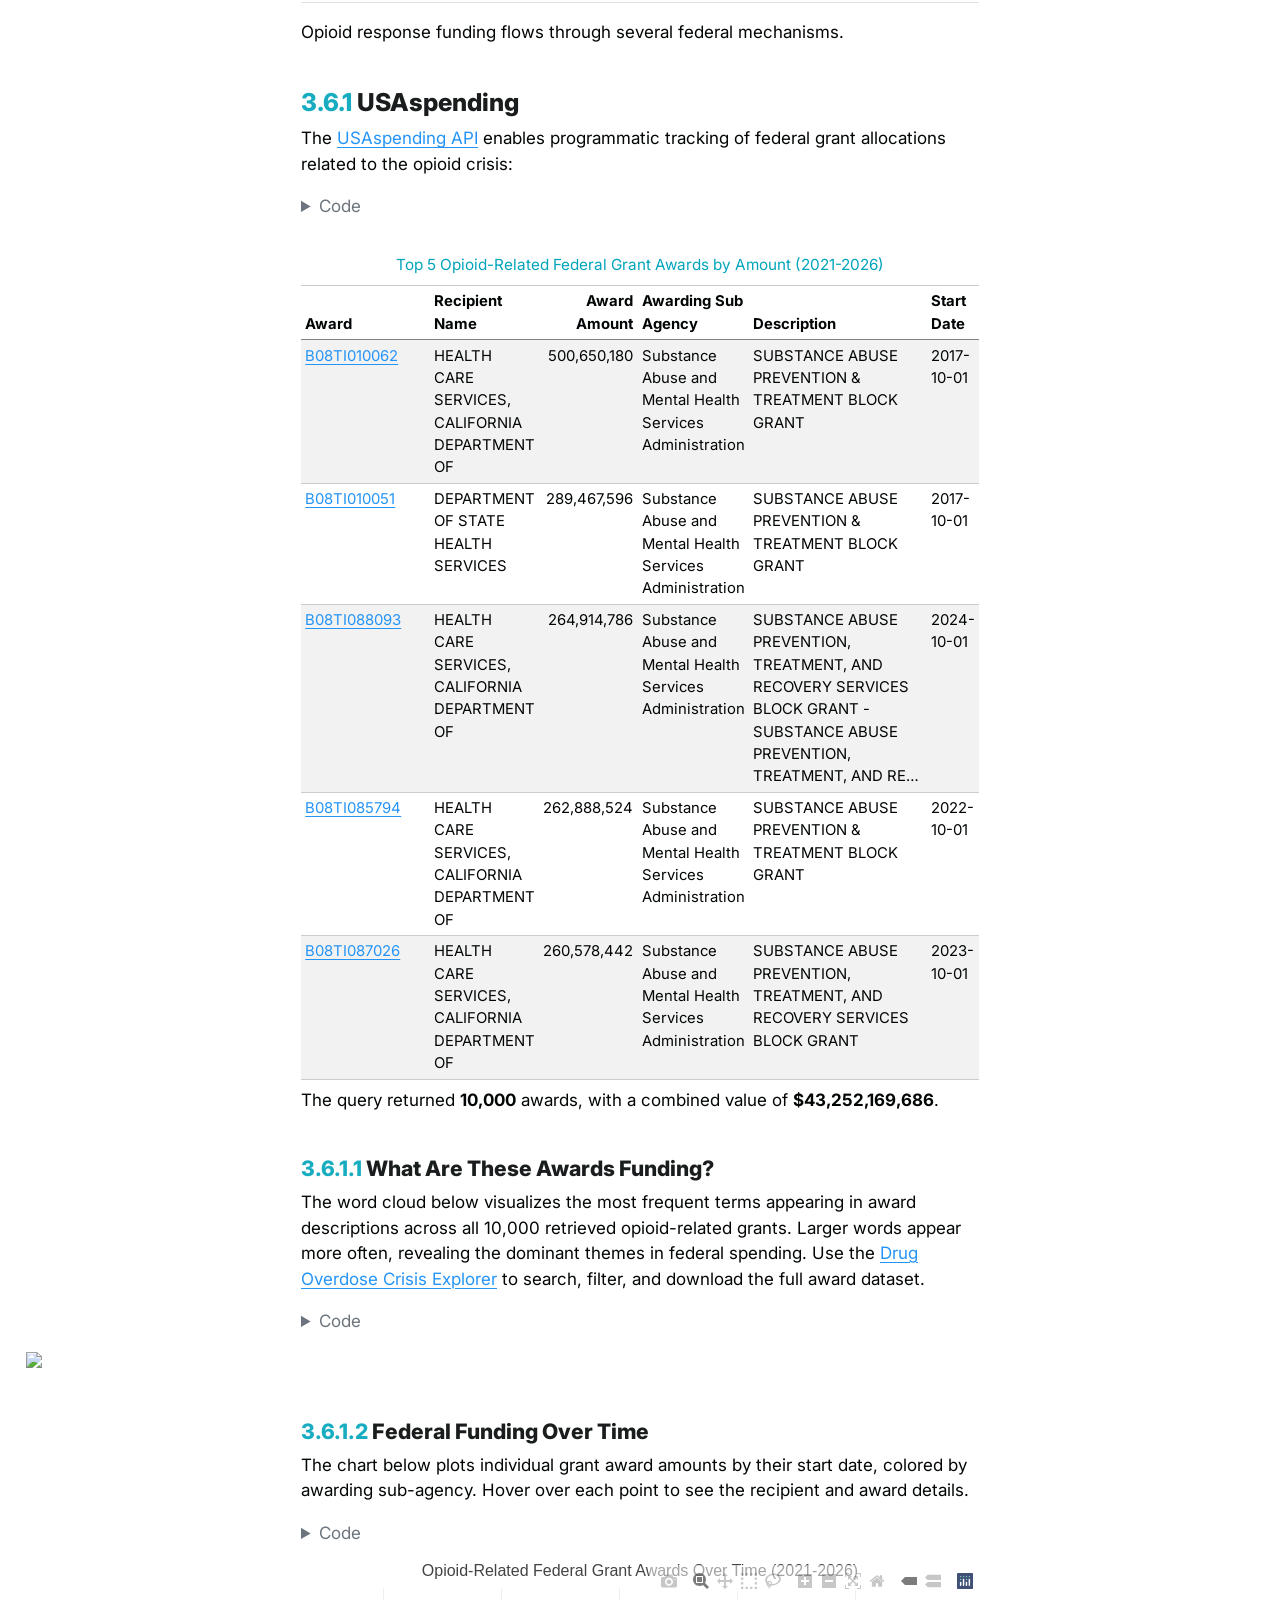
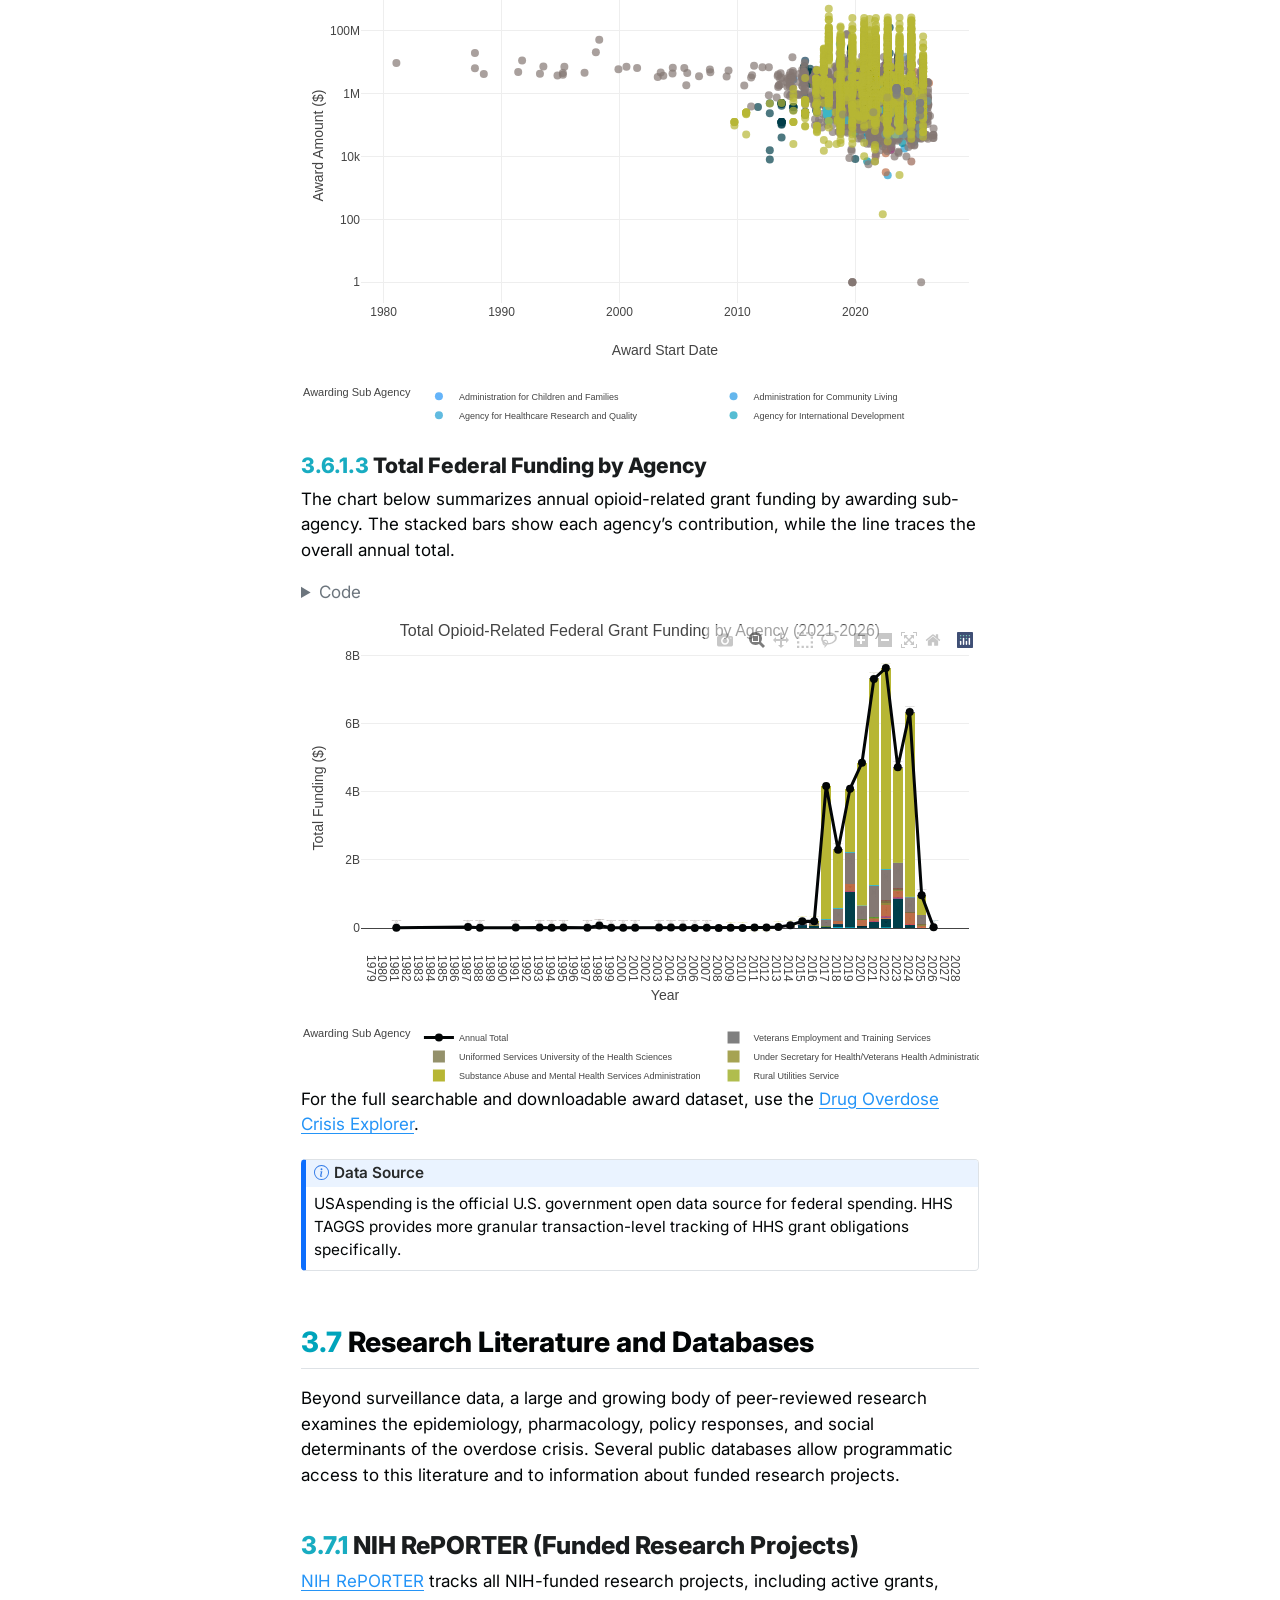
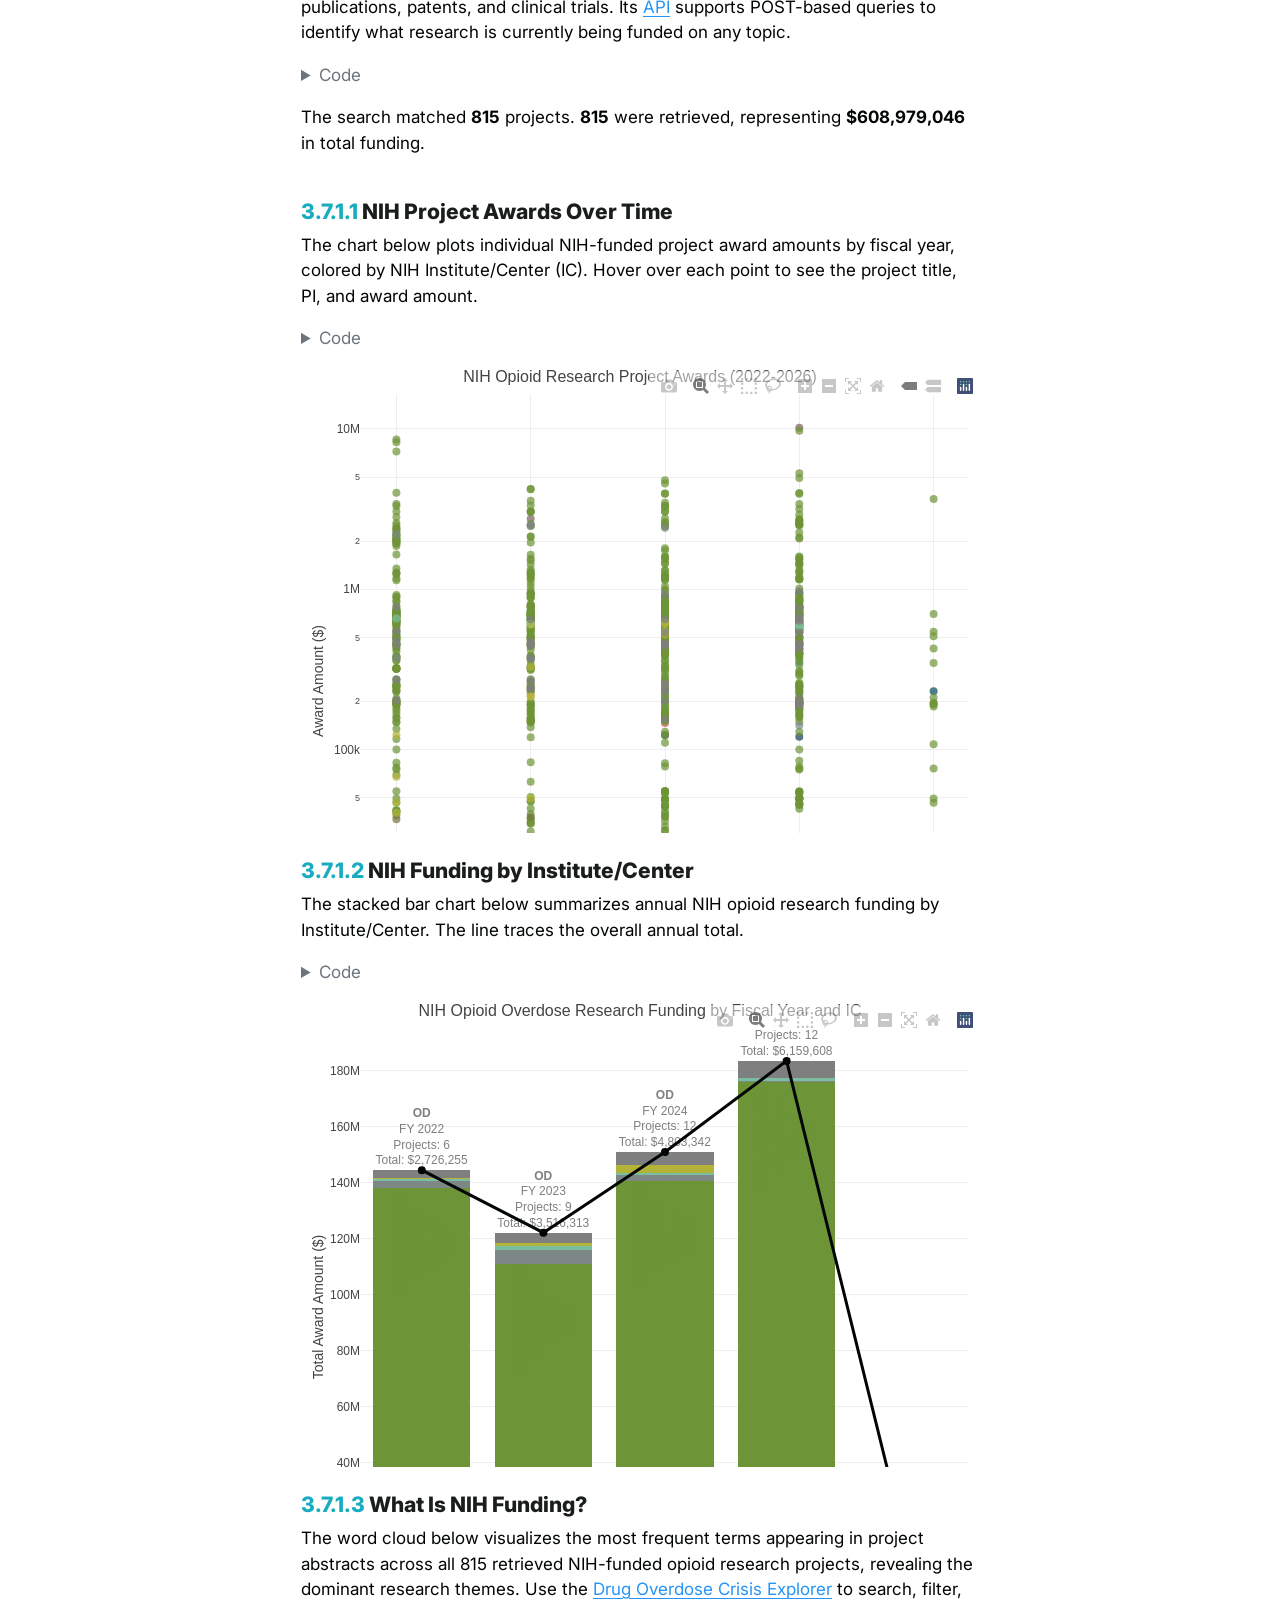
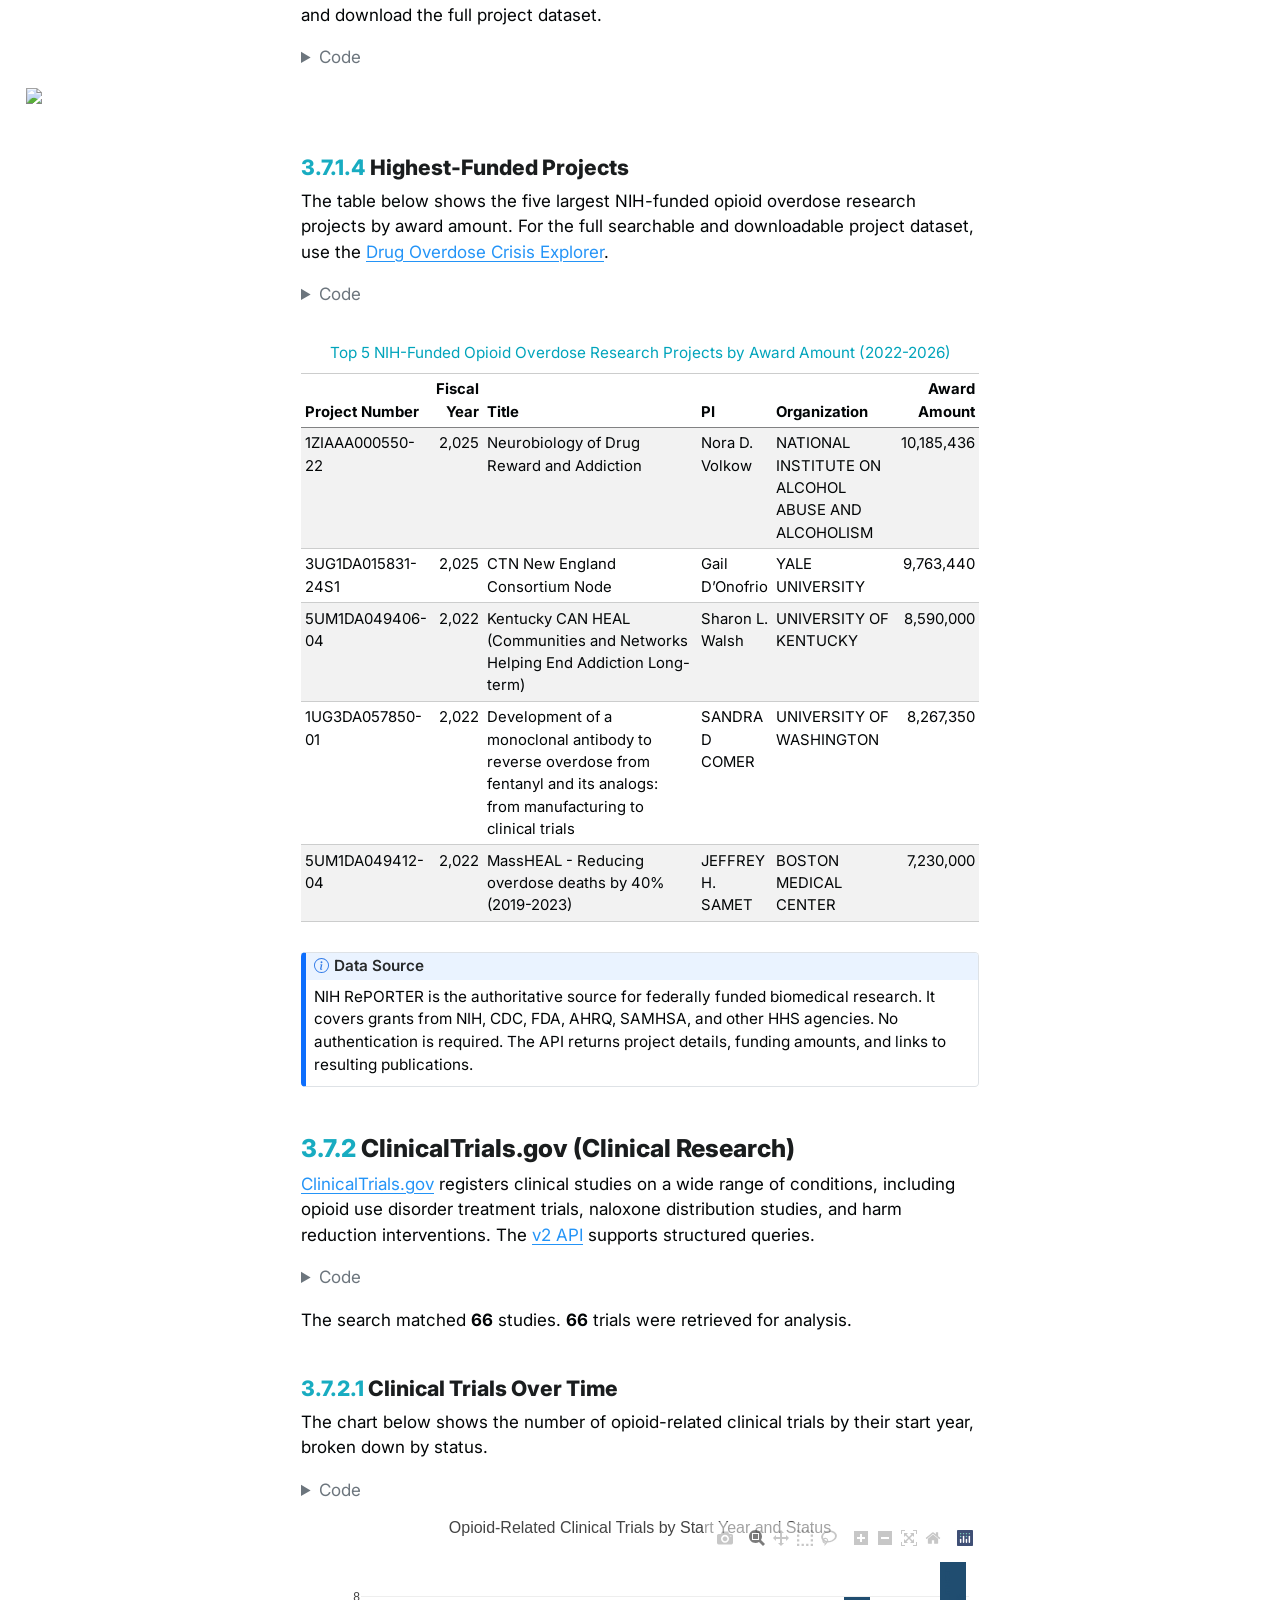
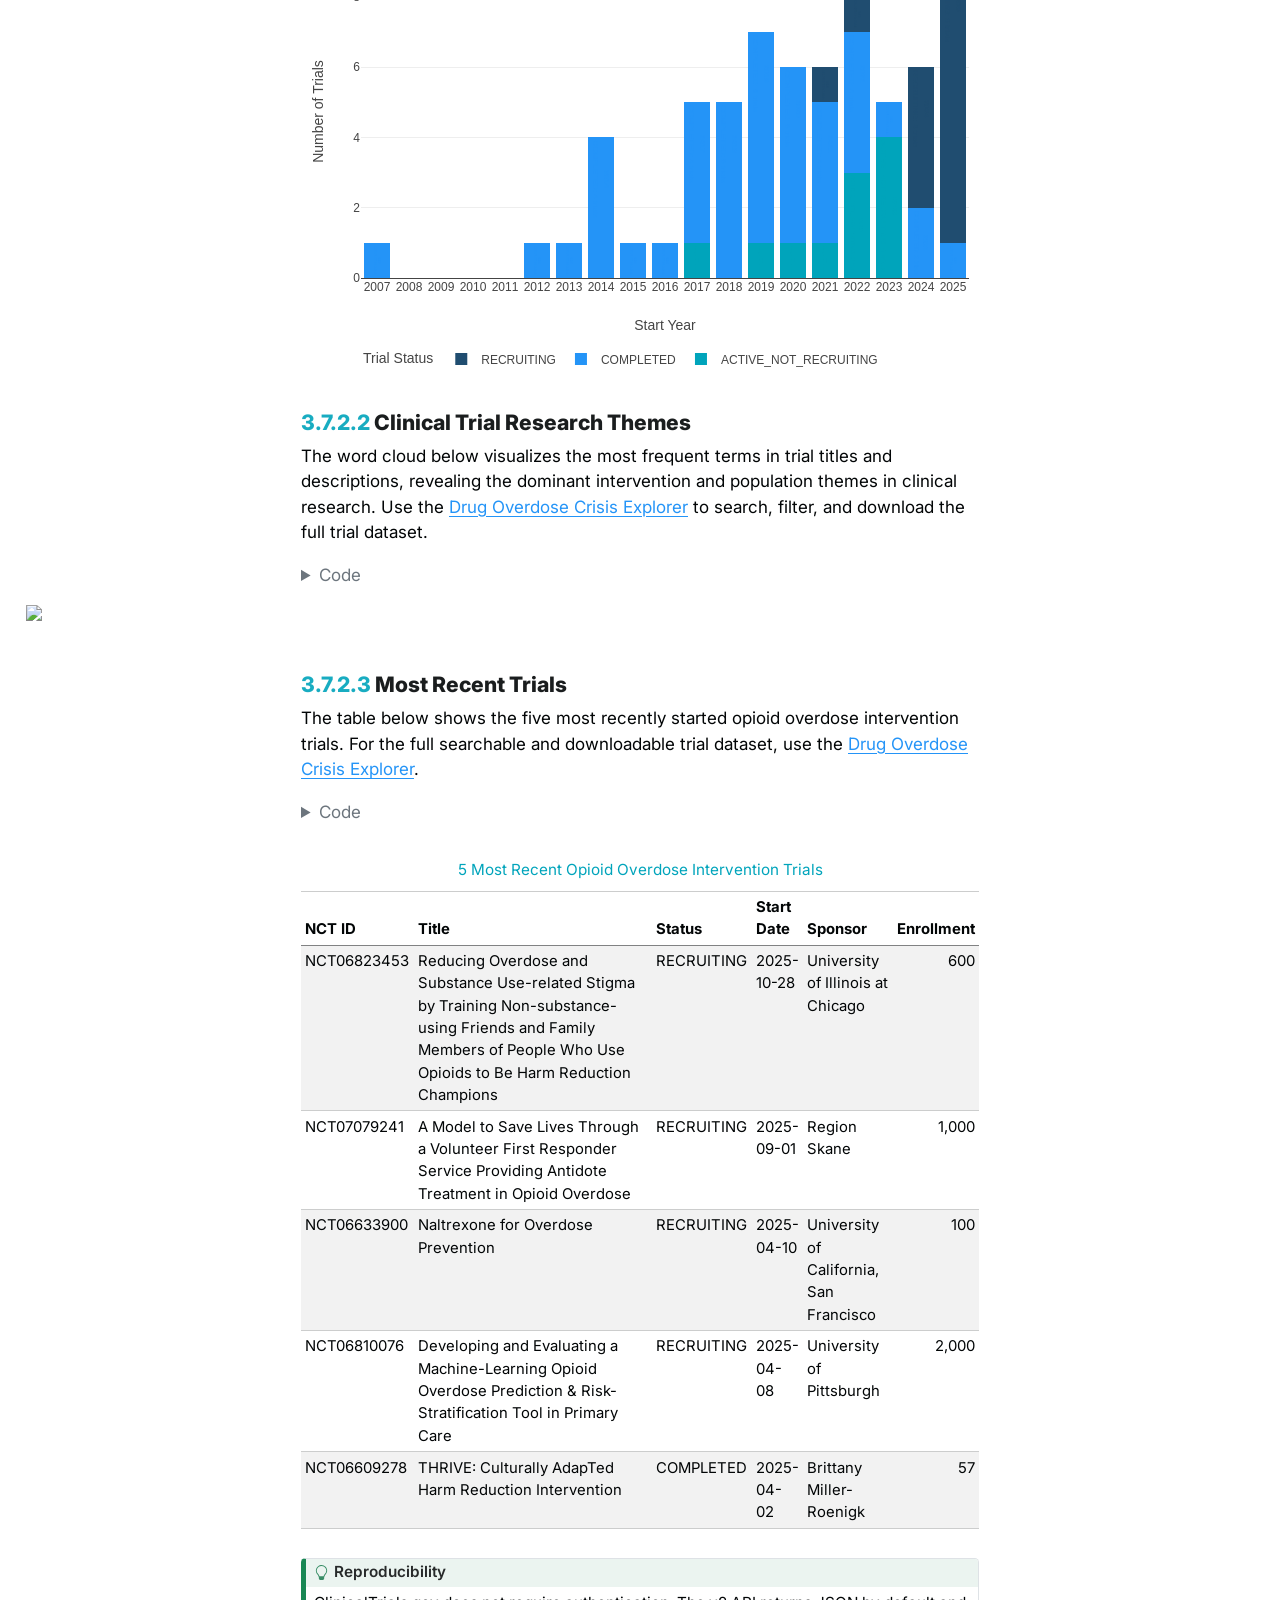
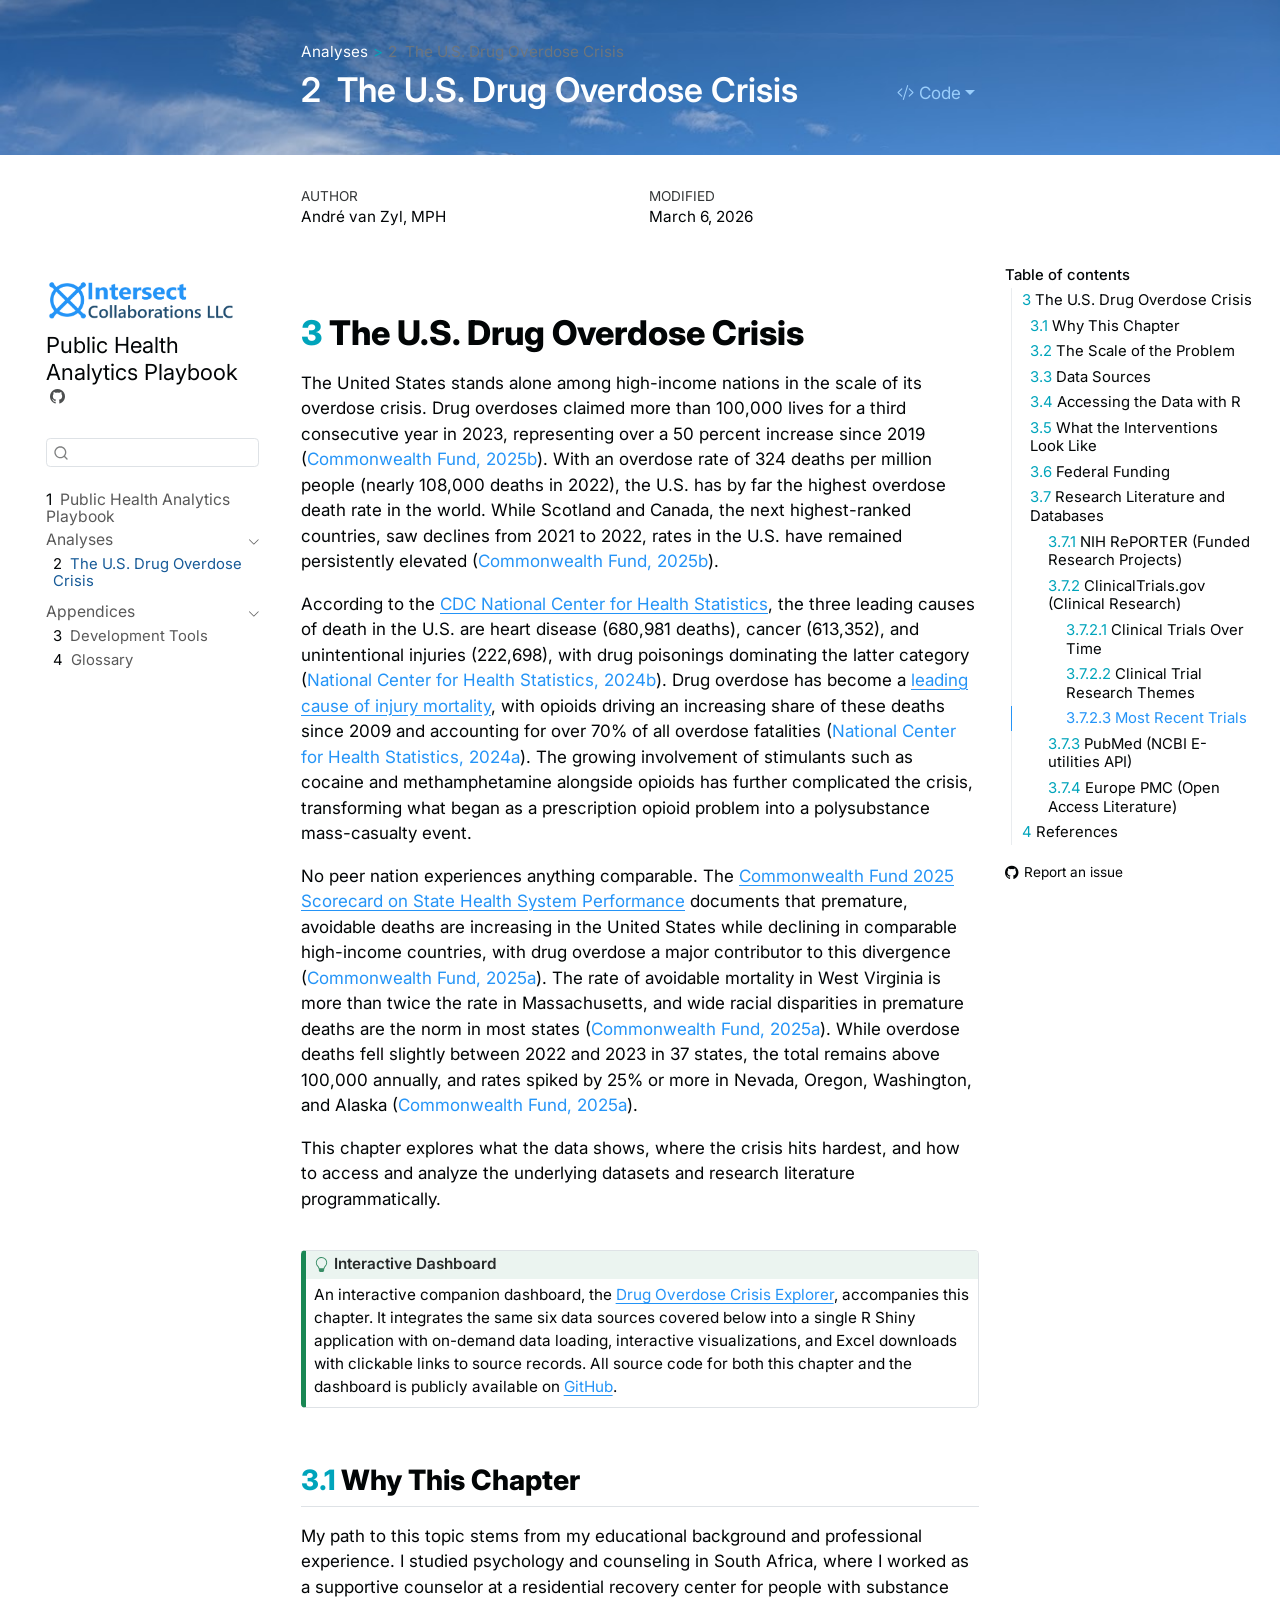
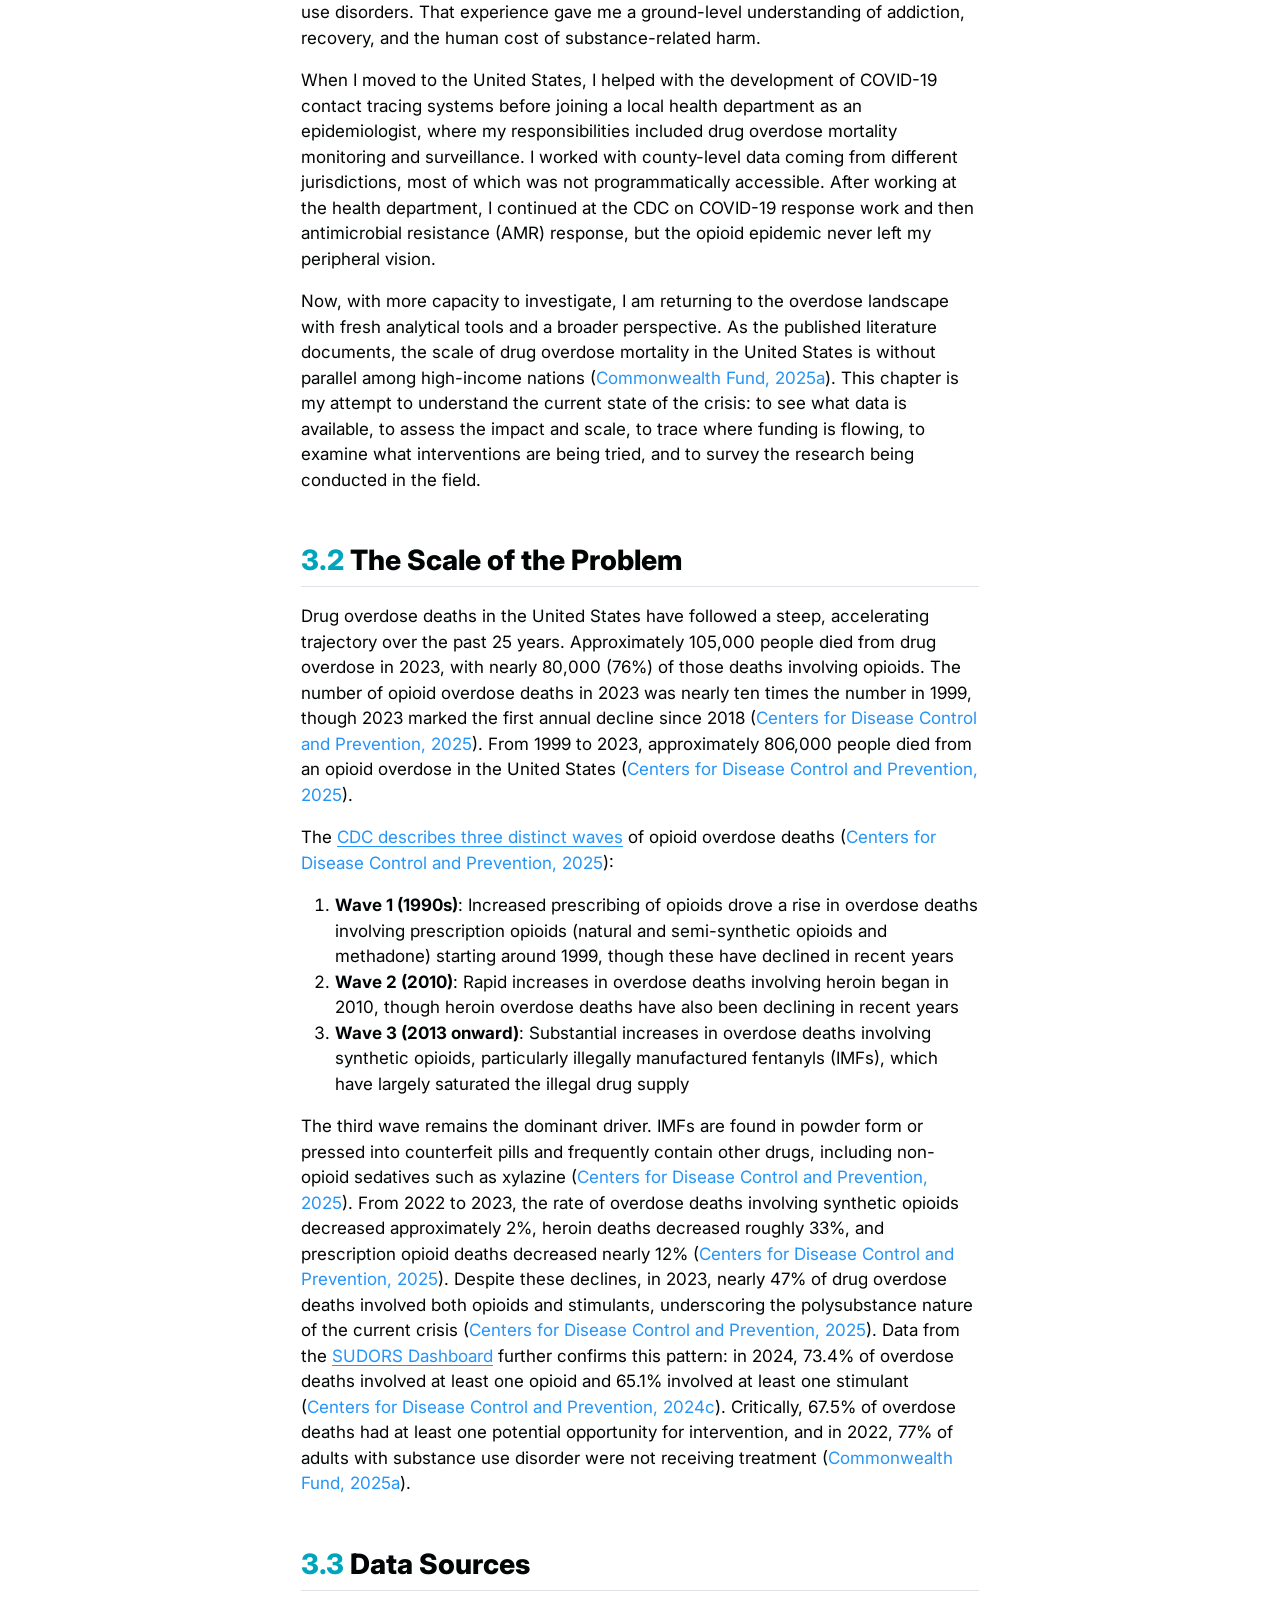
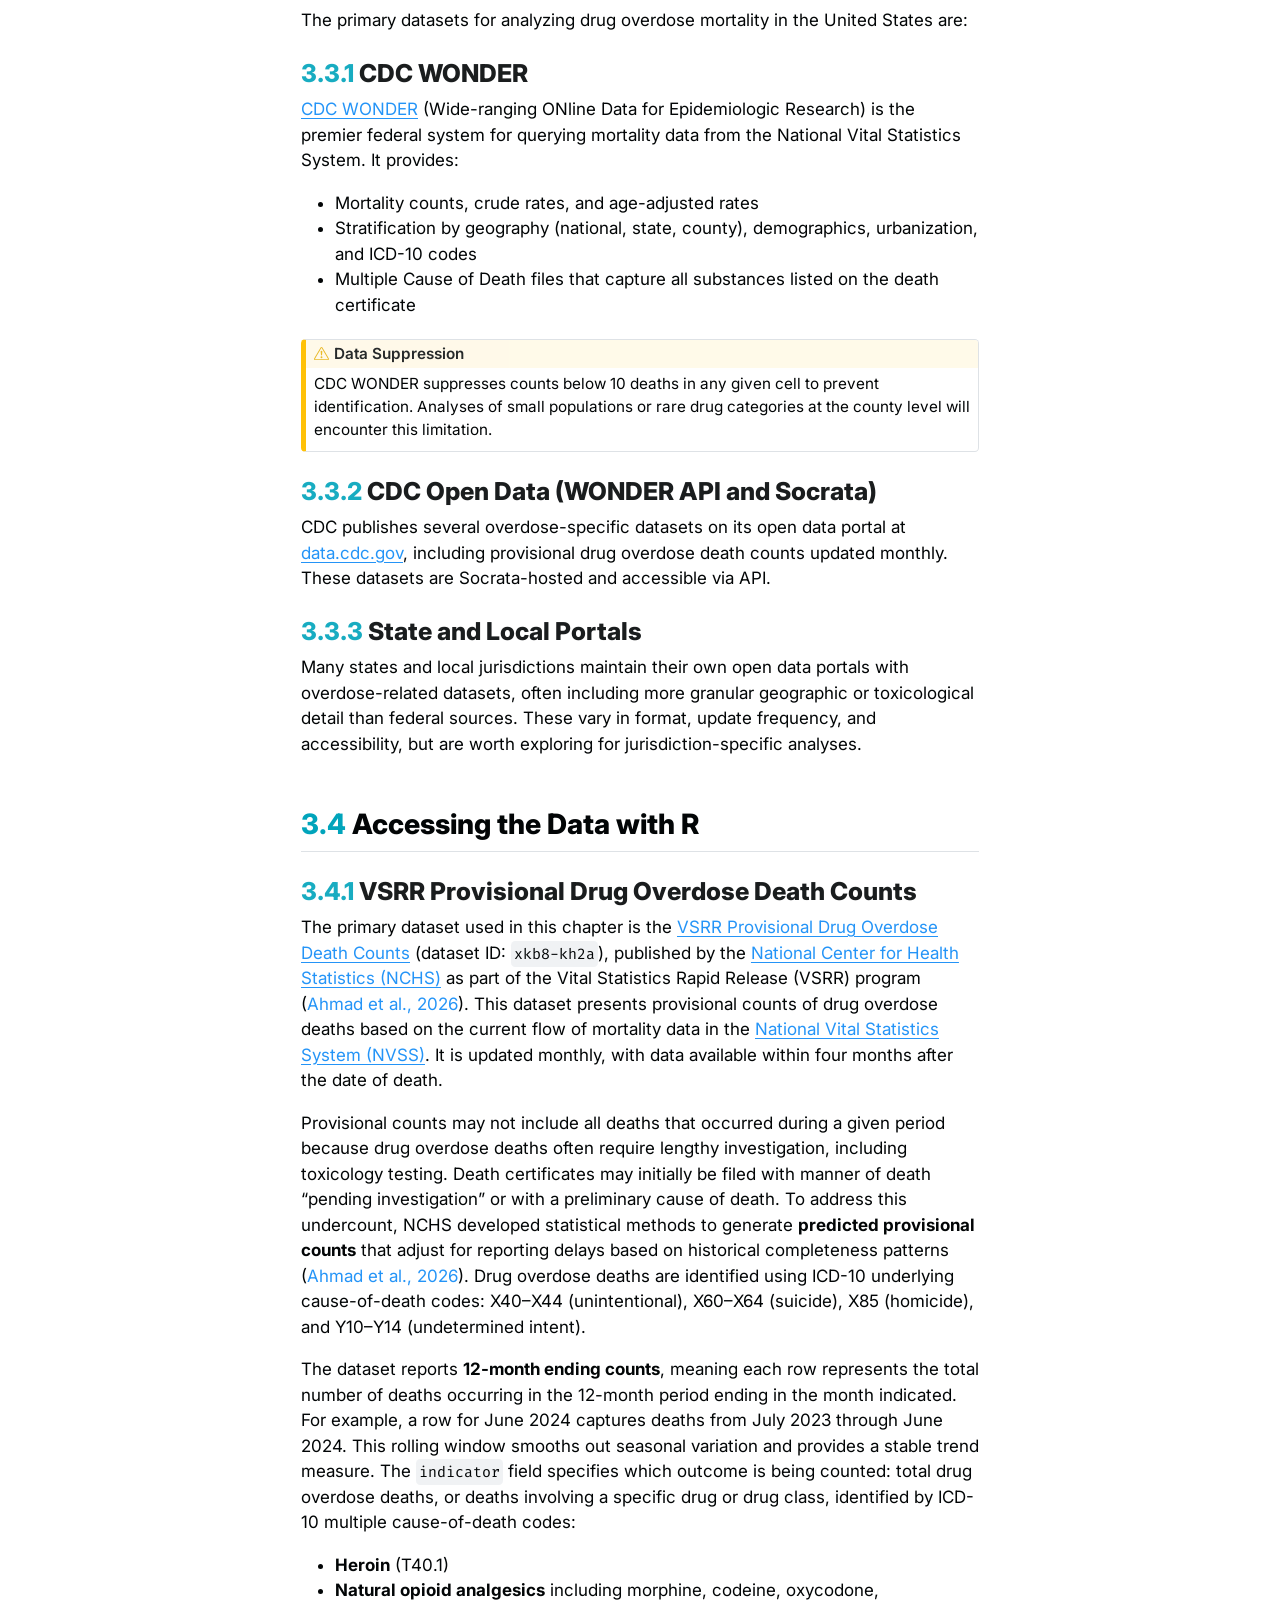
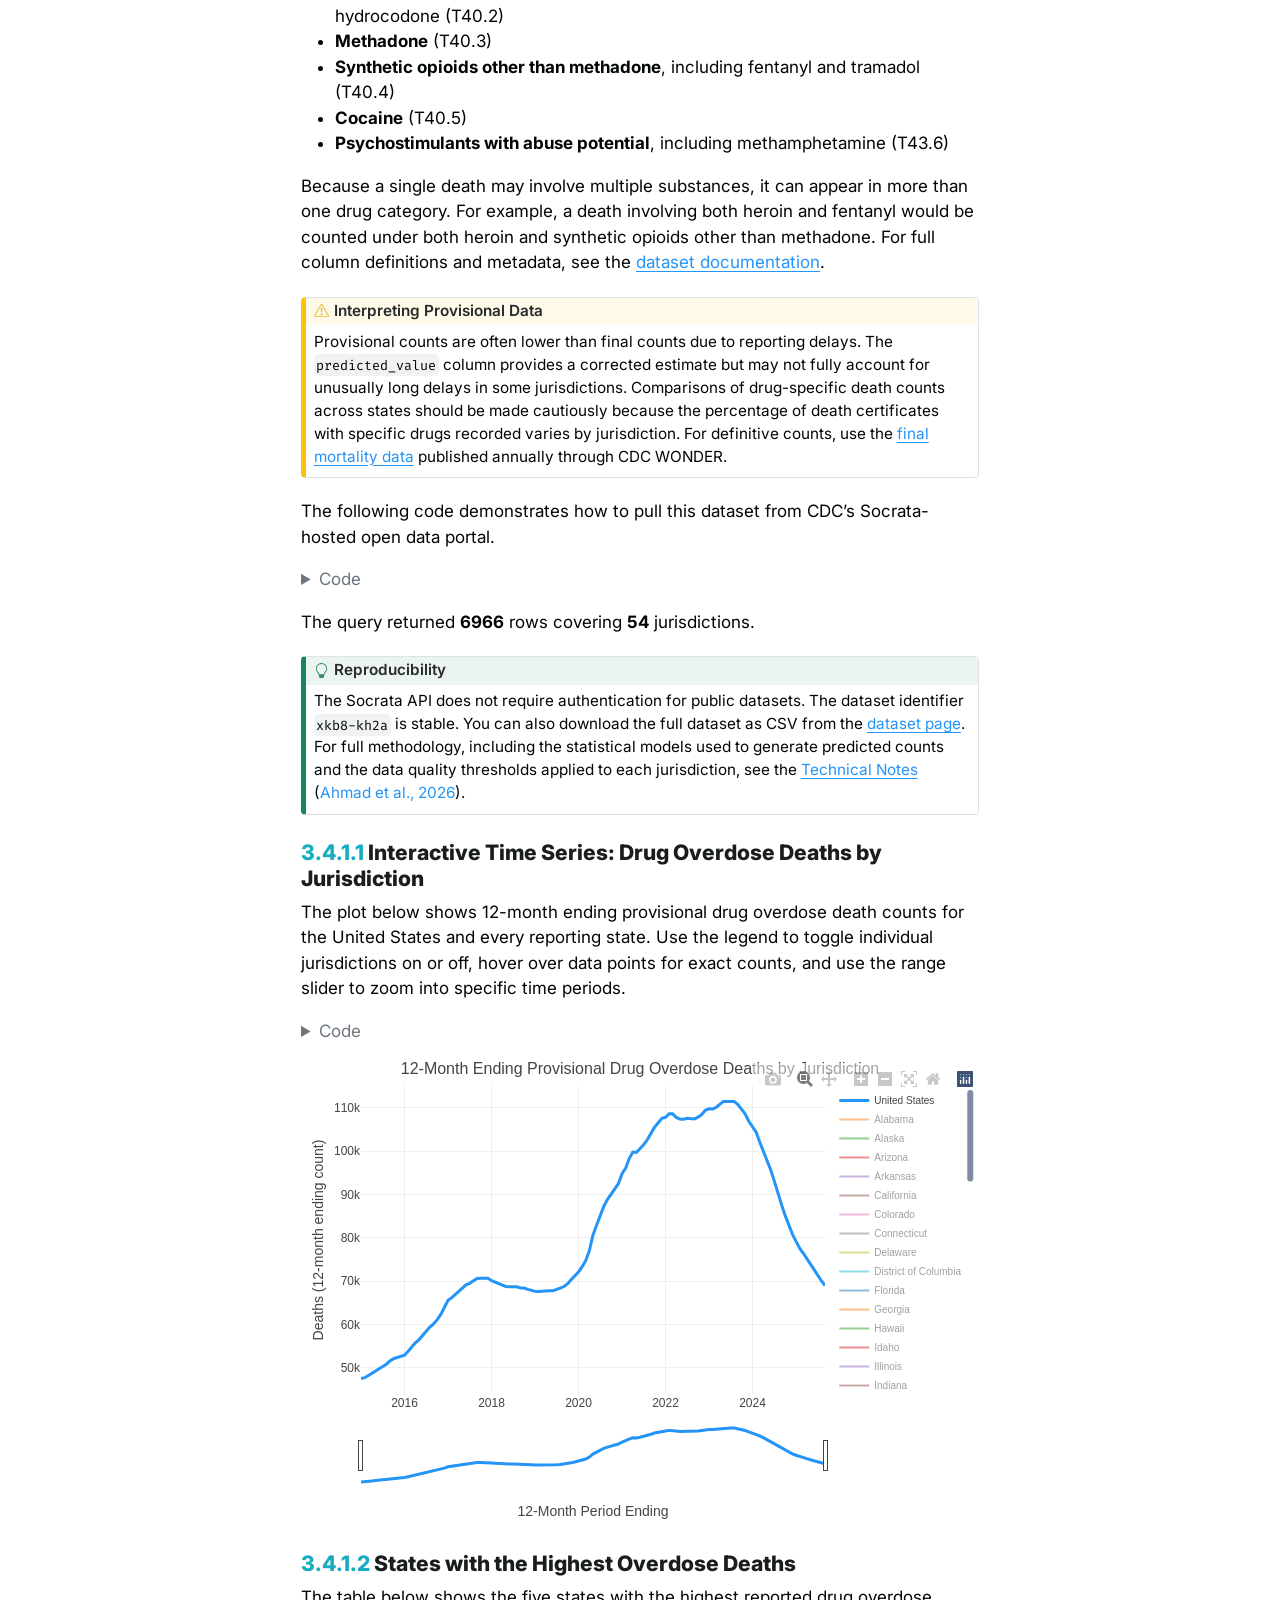
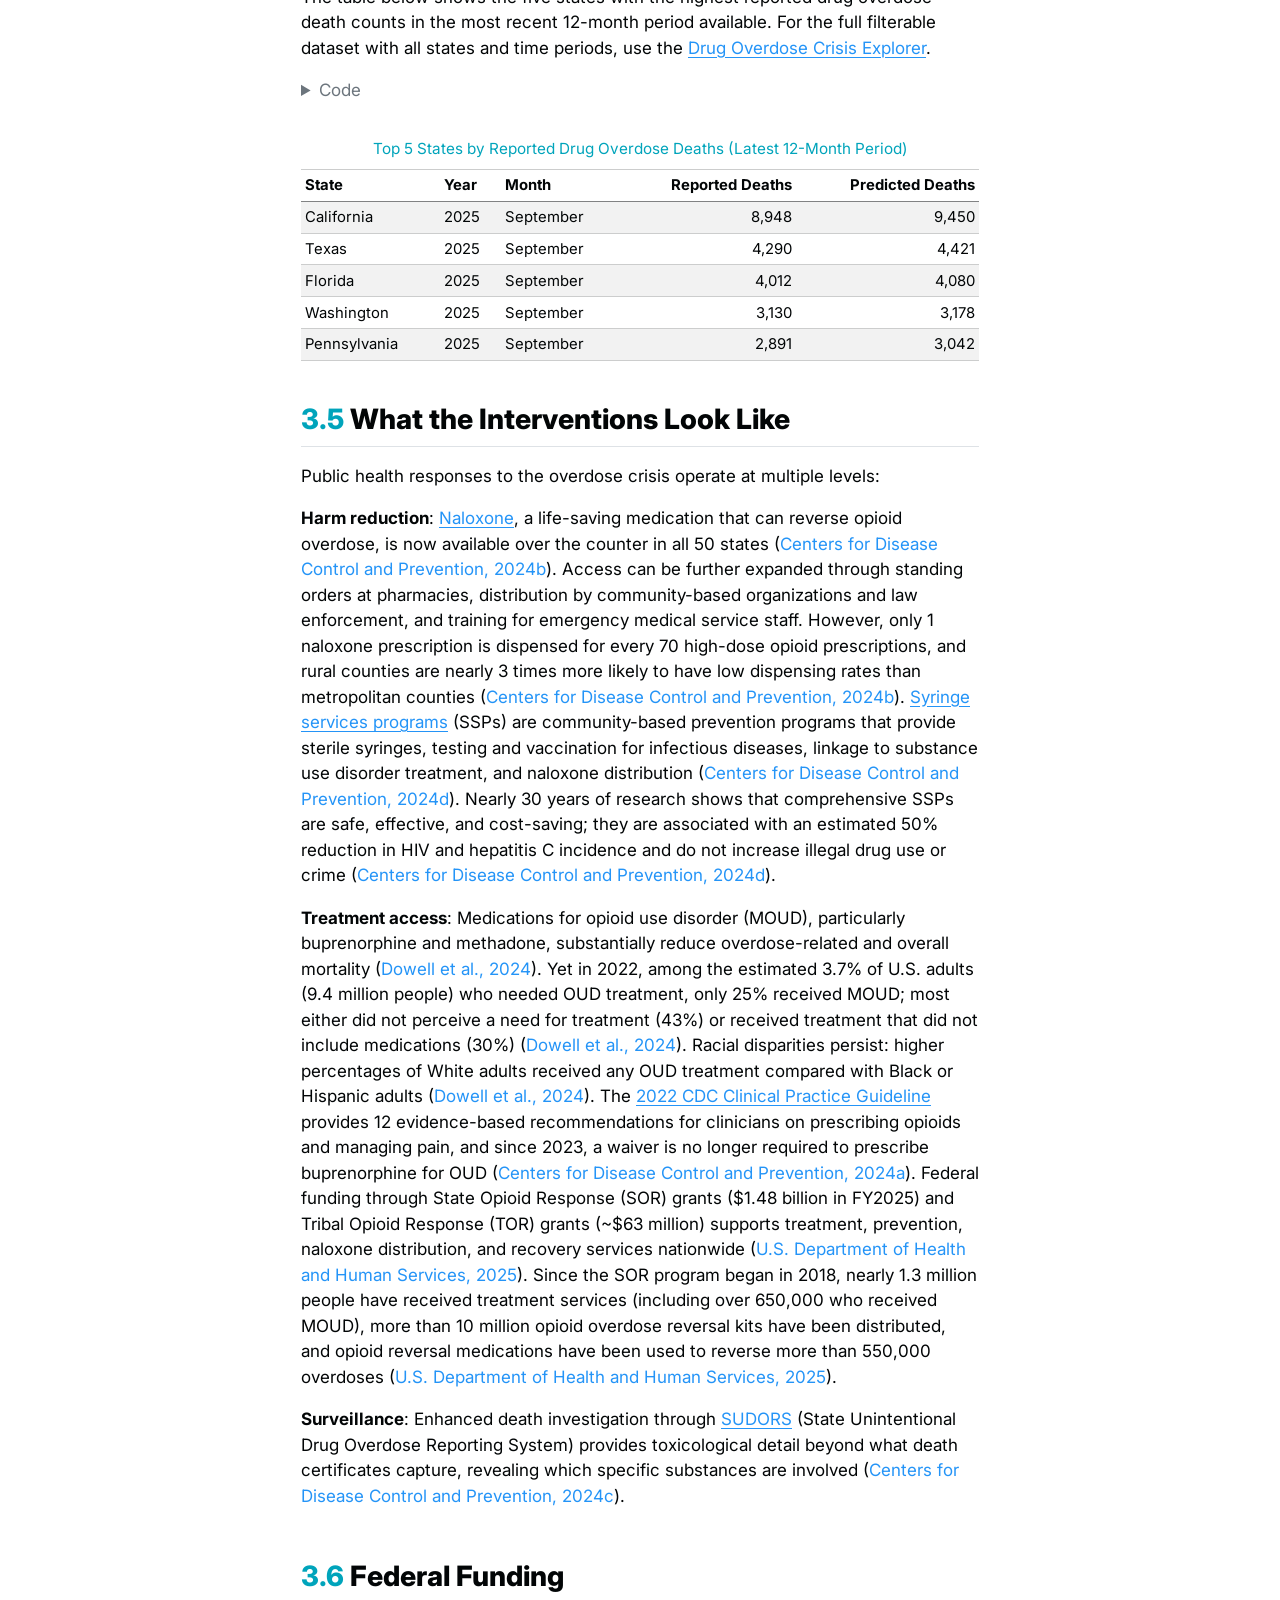
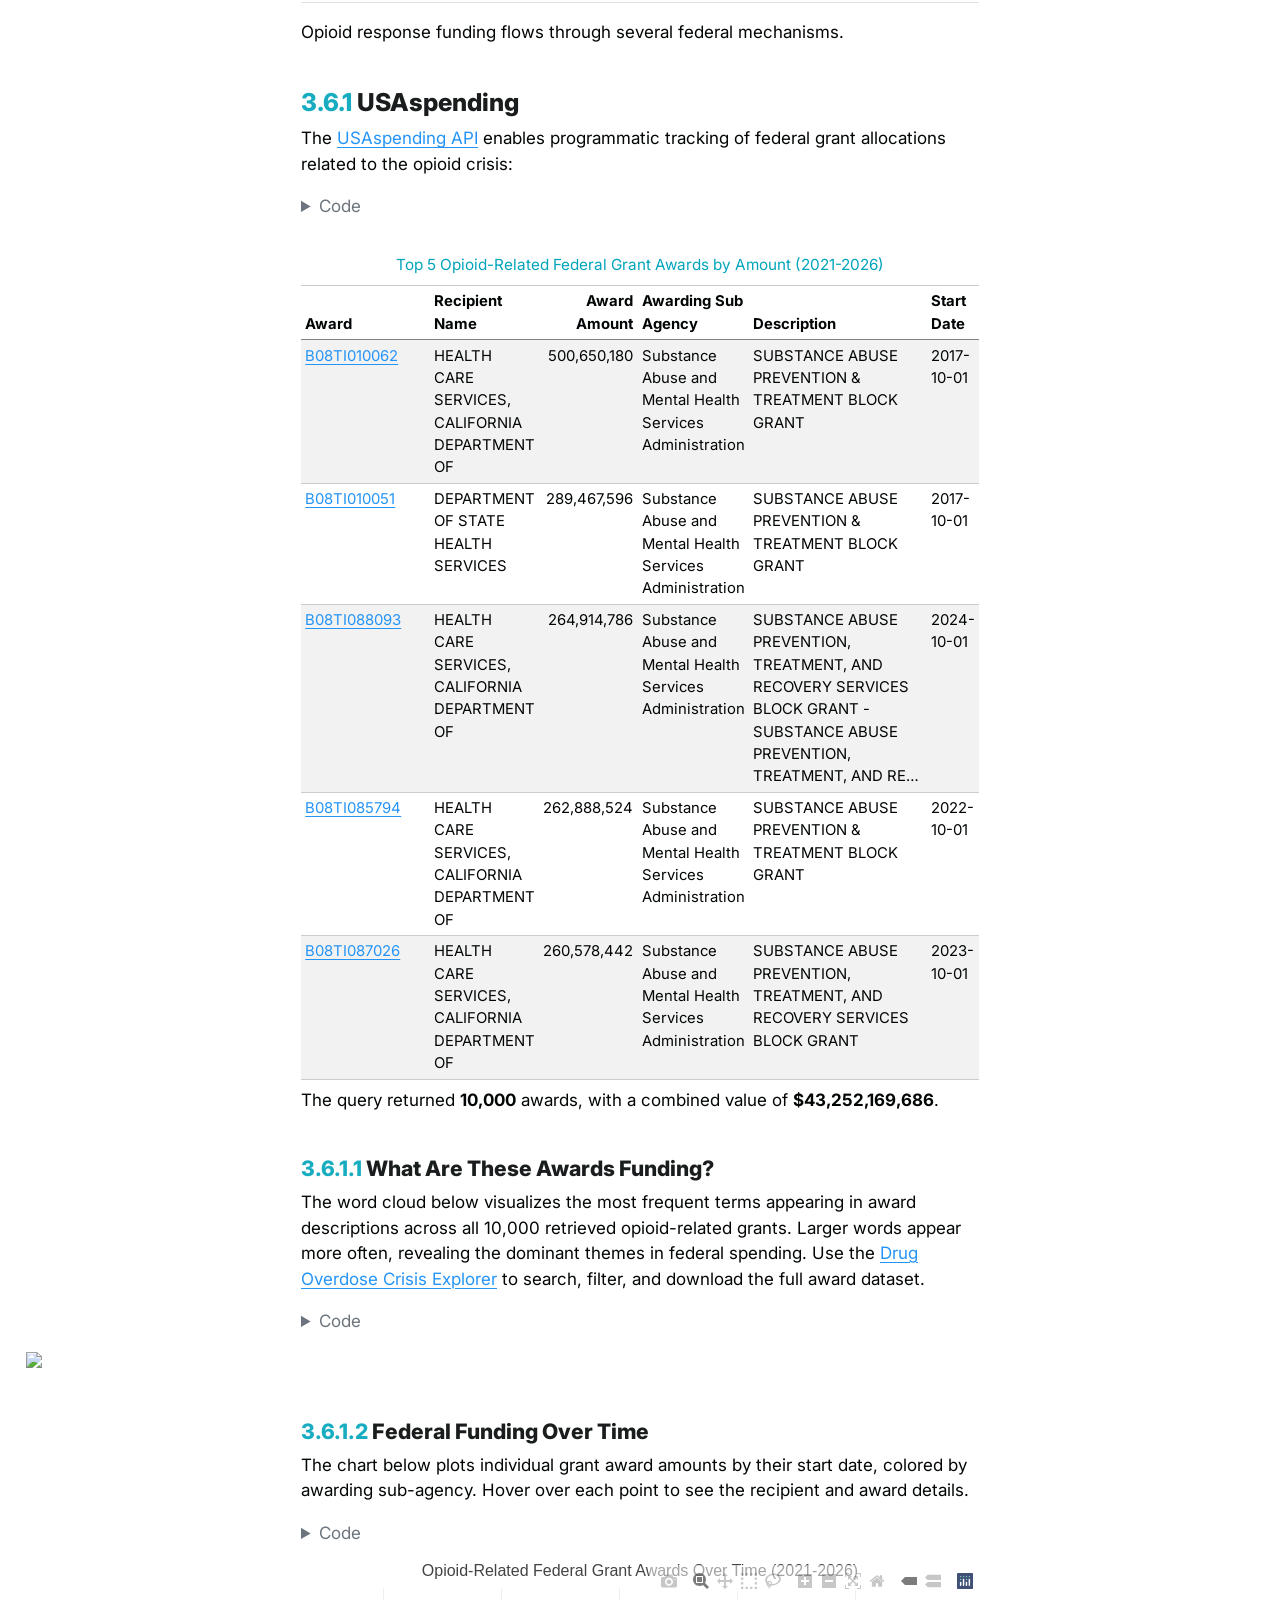
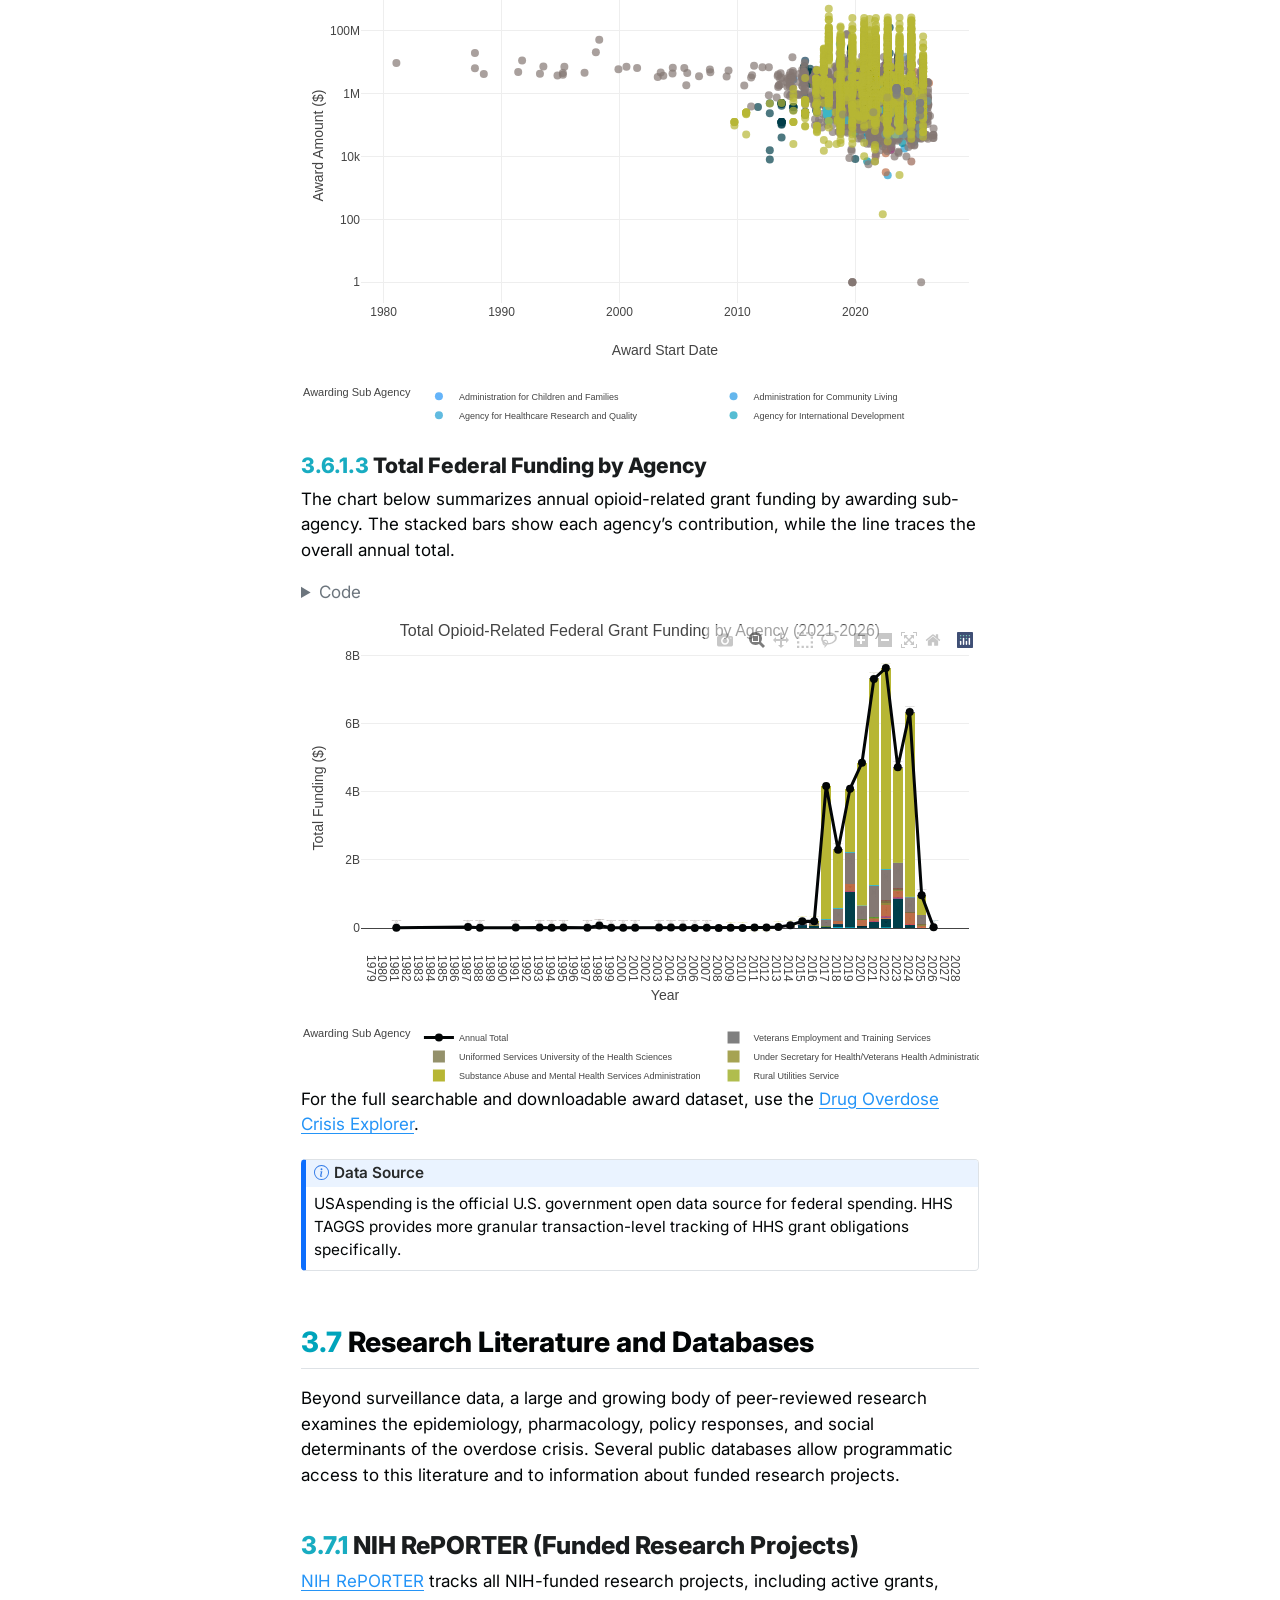
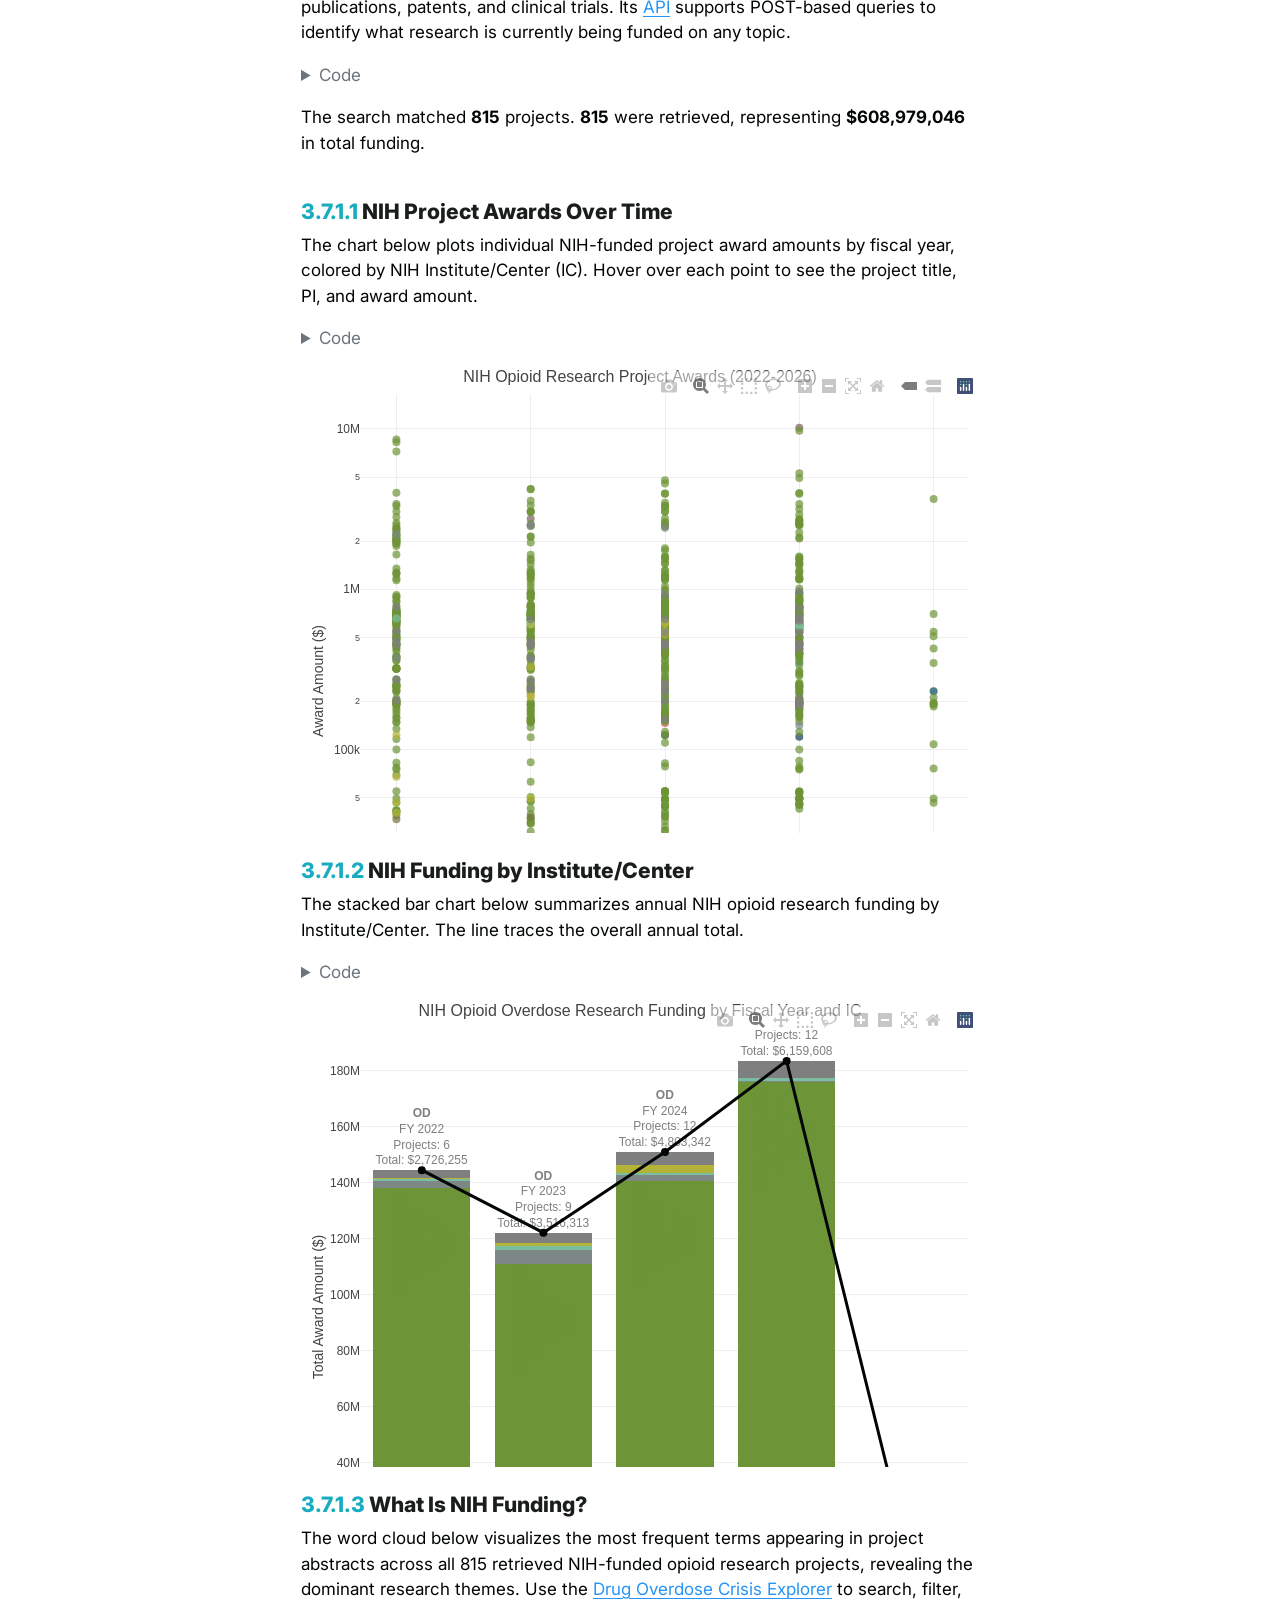
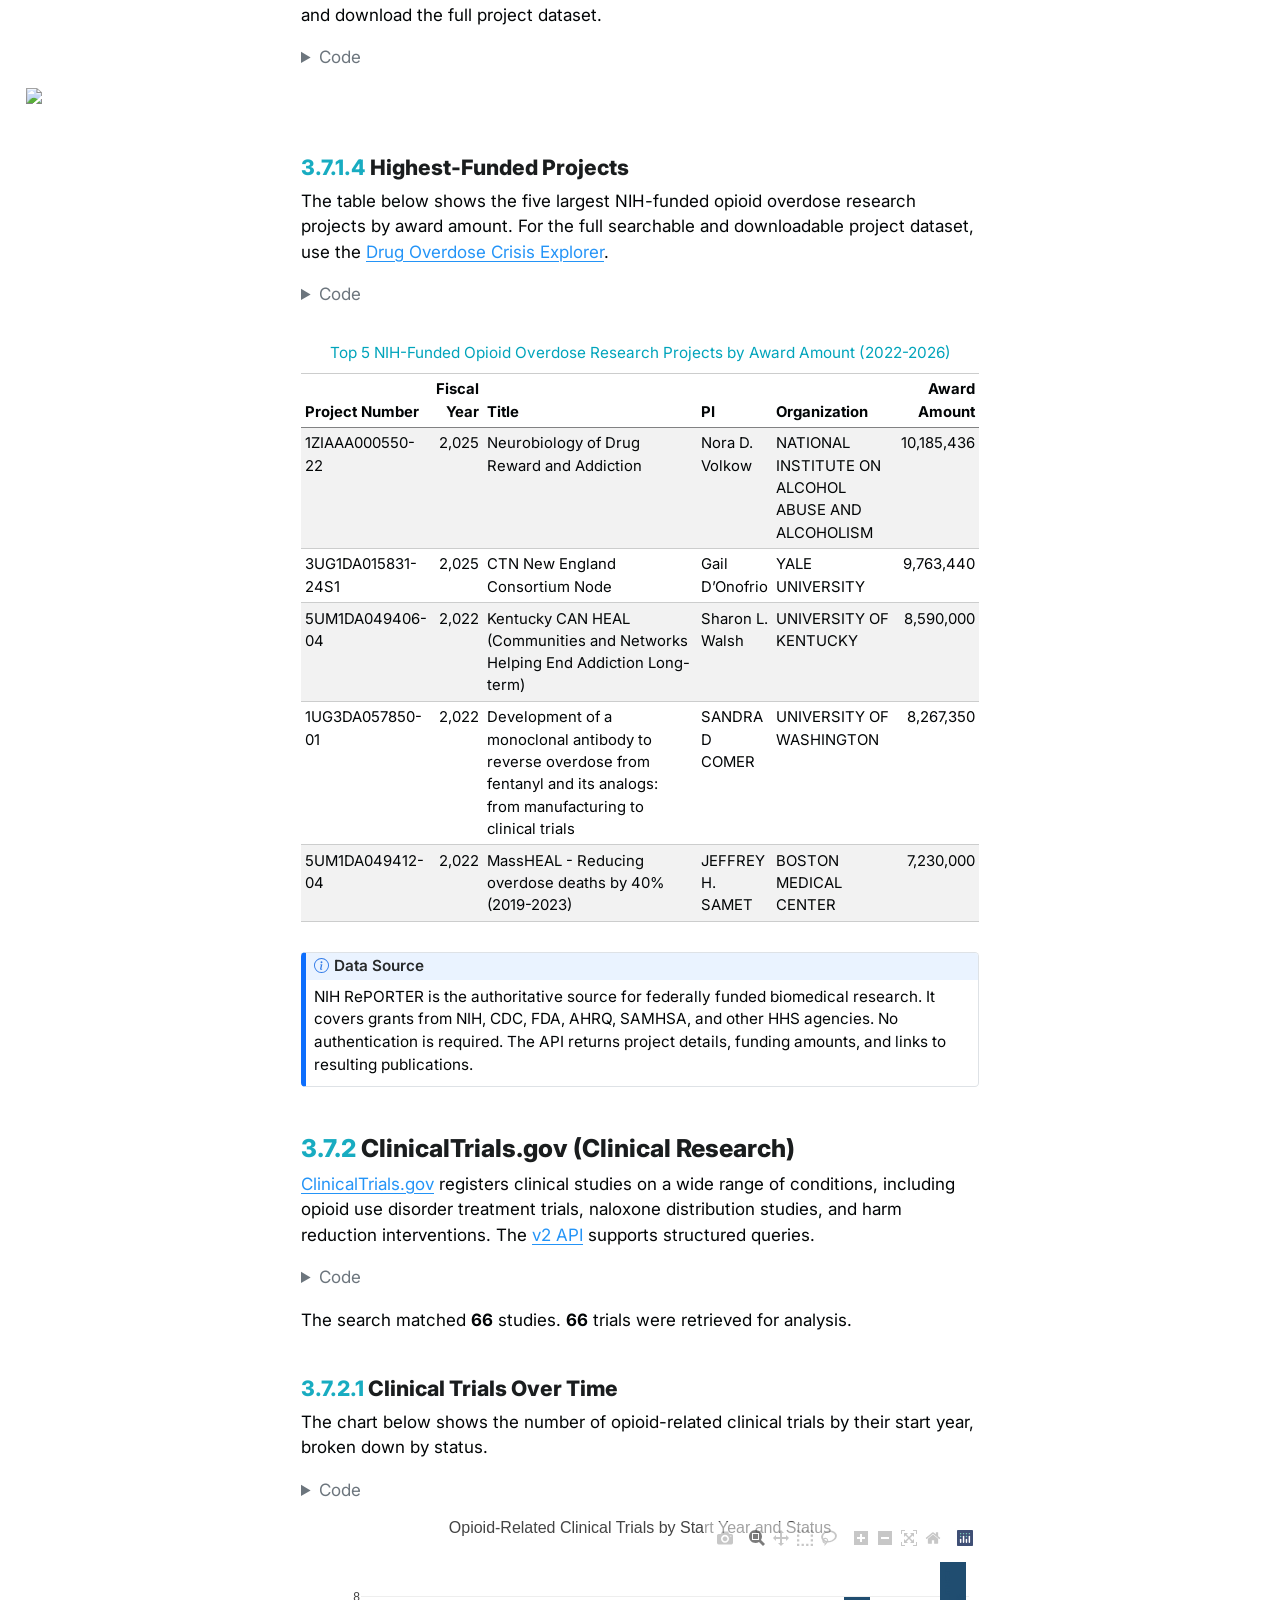
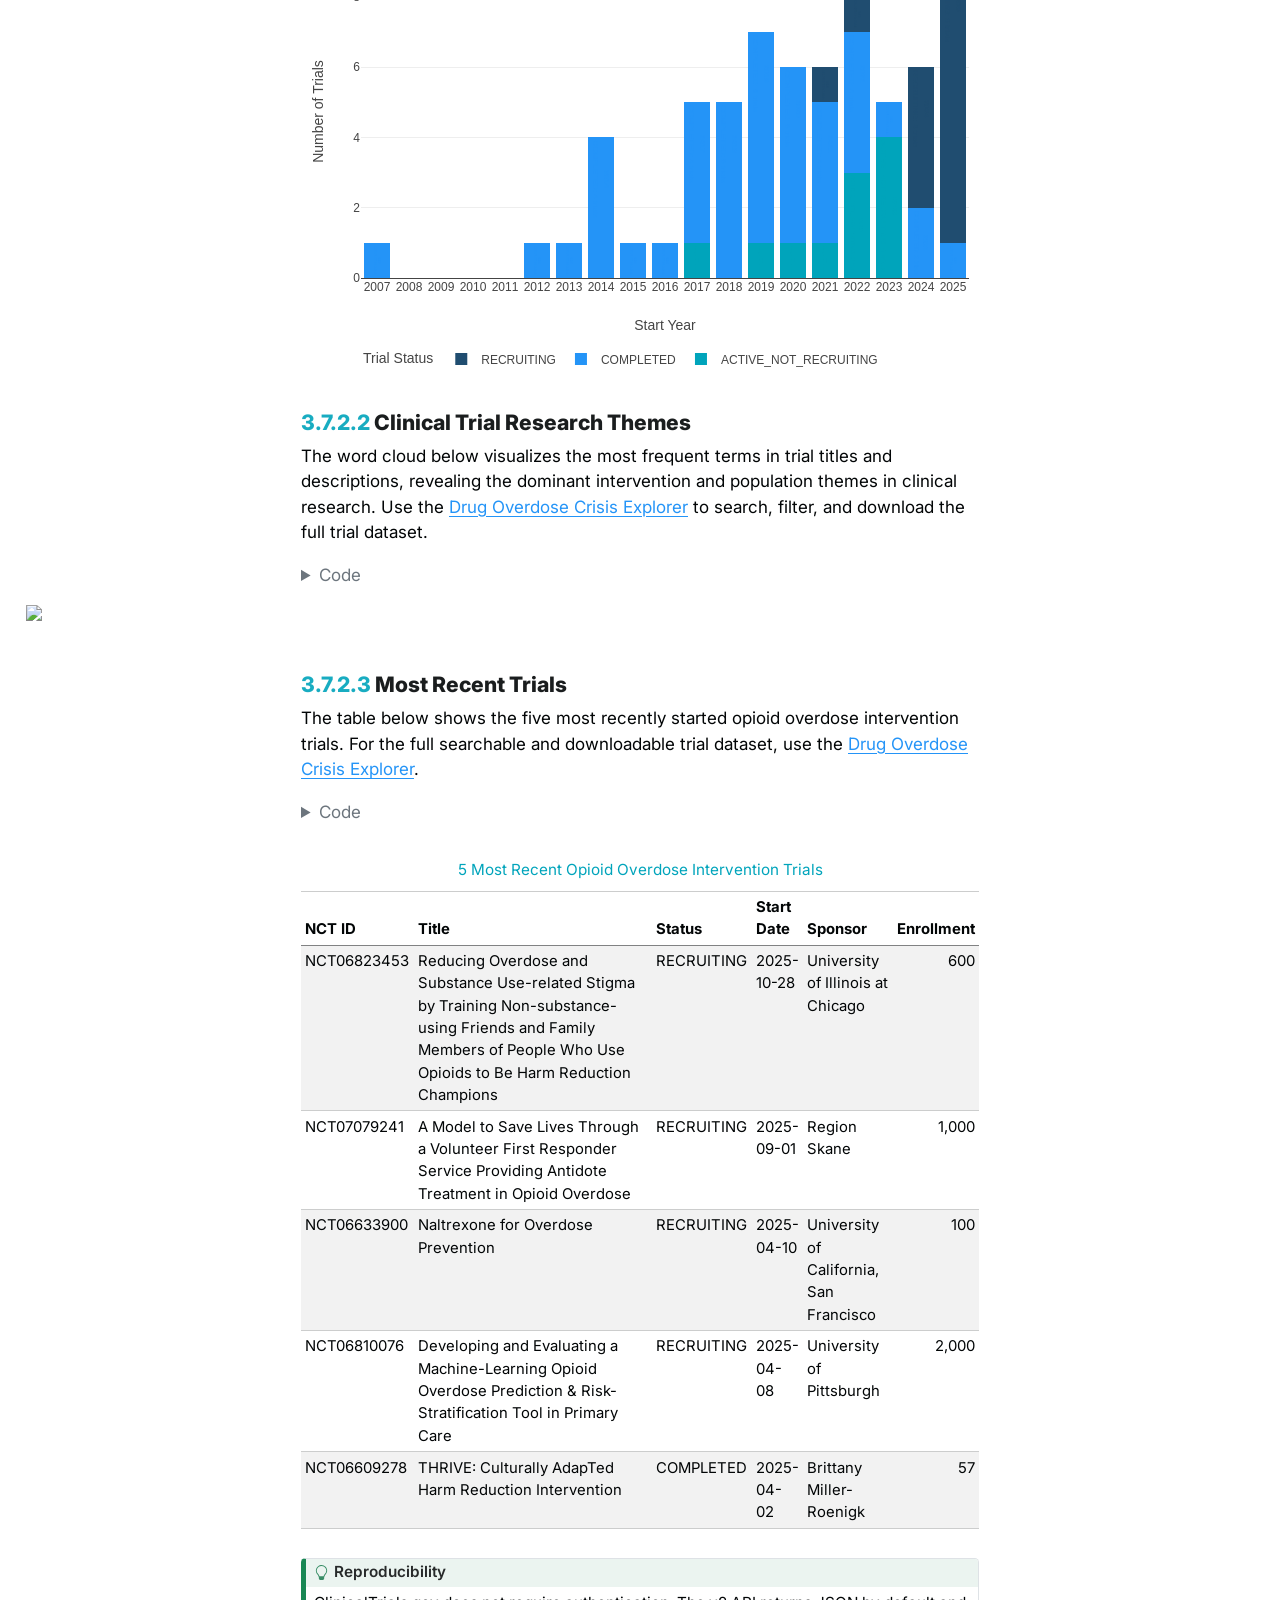
